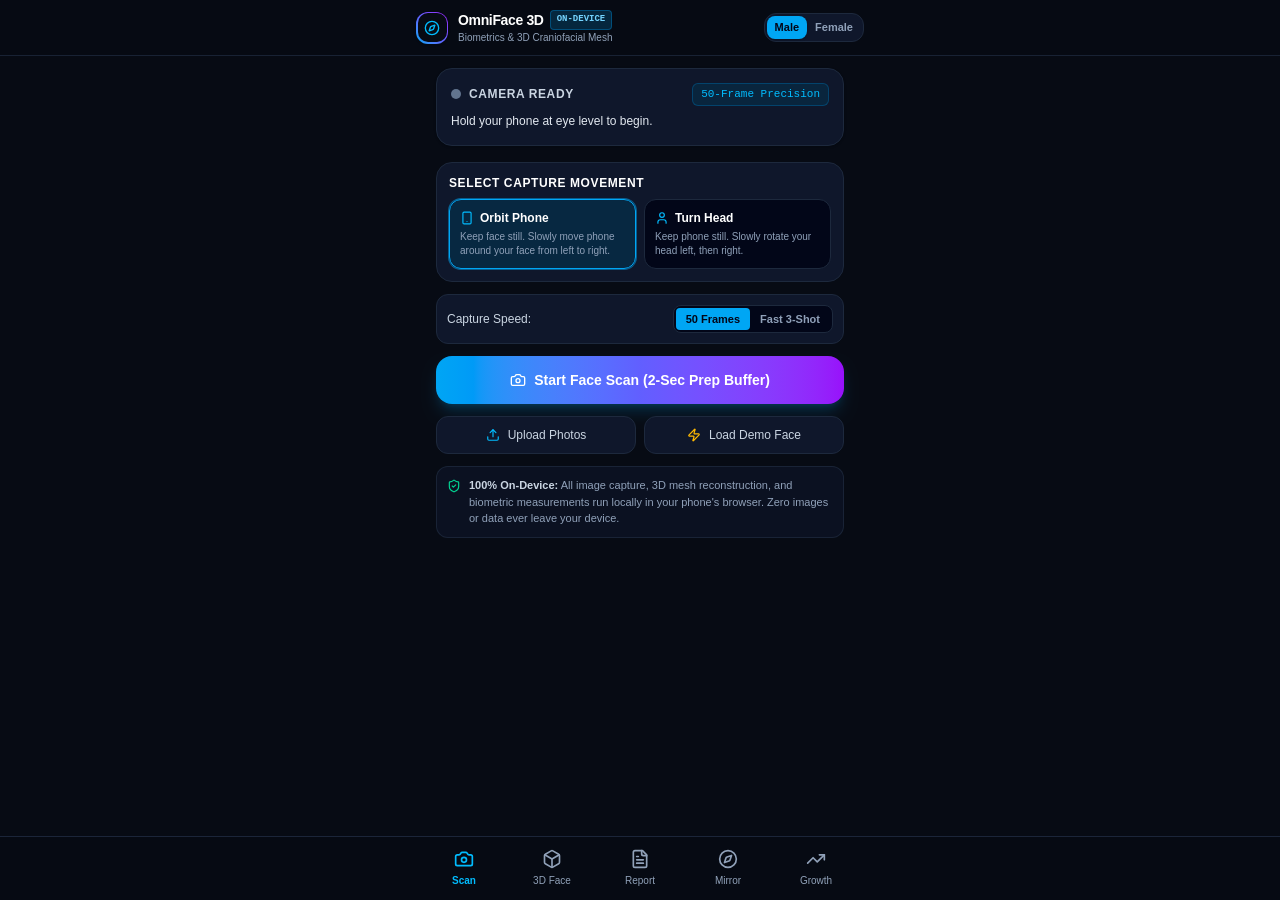
==== standalone.html @ 909d5e6c "..." ====
<!DOCTYPE html>
<html lang="en">
<head>
  <meta charset="UTF-8" />
  <meta name="viewport" content="width=device-width, initial-scale=1.0, viewport-fit=cover" />
  <meta name="theme-color" content="#070b14" />
  <meta name="mobile-web-app-capable" content="yes" />
  <meta name="apple-mobile-web-app-capable" content="yes" />
  <meta name="apple-mobile-web-app-status-bar-style" content="black-translucent" />
  <meta name="apple-mobile-web-app-title" content="OmniFace 3D" />
  <link rel="icon" type="image/svg+xml" href="[data-uri]" />
  <link rel="apple-touch-icon" href="[data-uri]" />
  <link rel="manifest" href="manifest.webmanifest" />
  <title>OmniFace 3D - Biometric Aesthetics & Craniofacial Analysis</title>
  <meta name="description" content="Next-generation 3D craniofacial reconstruction, multi-angle sweep photogrammetry, Golden Ratio biometrics, and objective aesthetic geometry analysis." />
  <meta property="og:title" content="OmniFace 3D - Biometric Aesthetics & Craniofacial Analysis" />
  <meta property="og:description" content="Next-generation 3D craniofacial reconstruction, multi-angle sweep photogrammetry, Golden Ratio biometrics, and objective aesthetic geometry analysis." />
  <style>
/*! tailwindcss v4.3.3 | MIT License | https://tailwindcss.com */
@layer properties{@supports (((-webkit-hyphens:none)) and (not (margin-trim:inline))) or ((-moz-orient:inline) and (not (color:rgb(from red r g b)))){*,:before,:after,::backdrop{--tw-scale-x:1;--tw-scale-y:1;--tw-scale-z:1;--tw-rotate-x:initial;--tw-rotate-y:initial;--tw-rotate-z:initial;--tw-skew-x:initial;--tw-skew-y:initial;--tw-space-y-reverse:0;--tw-border-style:solid;--tw-gradient-position:initial;--tw-gradient-from:#0000;--tw-gradient-via:#0000;--tw-gradient-to:#0000;--tw-gradient-stops:initial;--tw-gradient-via-stops:initial;--tw-gradient-from-position:0%;--tw-gradient-via-position:50%;--tw-gradient-to-position:100%;--tw-leading:initial;--tw-font-weight:initial;--tw-tracking:initial;--tw-shadow:0 0 #0000;--tw-shadow-color:initial;--tw-shadow-alpha:100%;--tw-inset-shadow:0 0 #0000;--tw-inset-shadow-color:initial;--tw-inset-shadow-alpha:100%;--tw-ring-color:initial;--tw-ring-shadow:0 0 #0000;--tw-inset-ring-color:initial;--tw-inset-ring-shadow:0 0 #0000;--tw-ring-inset:initial;--tw-ring-offset-width:0px;--tw-ring-offset-color:#fff;--tw-ring-offset-shadow:0 0 #0000;--tw-blur:initial;--tw-brightness:initial;--tw-contrast:initial;--tw-grayscale:initial;--tw-hue-rotate:initial;--tw-invert:initial;--tw-opacity:initial;--tw-saturate:initial;--tw-sepia:initial;--tw-drop-shadow:initial;--tw-drop-shadow-color:initial;--tw-drop-shadow-alpha:100%;--tw-drop-shadow-size:initial;--tw-backdrop-blur:initial;--tw-backdrop-brightness:initial;--tw-backdrop-contrast:initial;--tw-backdrop-grayscale:initial;--tw-backdrop-hue-rotate:initial;--tw-backdrop-invert:initial;--tw-backdrop-opacity:initial;--tw-backdrop-saturate:initial;--tw-backdrop-sepia:initial}}}@layer theme{:root,:host{--font-sans:-apple-system, BlinkMacSystemFont, "Segoe UI", Roboto, "Helvetica Neue", "Noto Sans", Arial, sans-serif, "Apple Color Emoji", "Segoe UI Emoji", "Segoe UI Symbol", "Noto Color Emoji";--font-mono:ui-monospace, SFMono-Regular, Menlo, Monaco, Consolas, "Liberation Mono", "Courier New", monospace;--color-red-200:oklch(88.5% .062 18.334);--color-red-300:oklch(80.8% .114 19.571);--color-red-400:oklch(70.4% .191 22.216);--color-red-500:oklch(63.7% .237 25.331);--color-red-600:oklch(57.7% .245 27.325);--color-red-800:oklch(44.4% .177 26.899);--color-red-950:oklch(25.8% .092 26.042);--color-amber-300:oklch(87.9% .169 91.605);--color-amber-400:oklch(82.8% .189 84.429);--color-amber-500:oklch(76.9% .188 70.08);--color-amber-800:oklch(47.3% .137 46.201);--color-amber-950:oklch(27.9% .077 45.635);--color-emerald-300:oklch(84.5% .143 164.978);--color-emerald-400:oklch(76.5% .177 163.223);--color-emerald-700:oklch(50.8% .118 165.612);--color-emerald-800:oklch(43.2% .095 166.913);--color-emerald-950:oklch(26.2% .051 172.552);--color-sky-200:oklch(90.1% .058 230.902);--color-sky-300:oklch(82.8% .111 230.318);--color-sky-400:oklch(74.6% .16 232.661);--color-sky-500:oklch(68.5% .169 237.323);--color-sky-800:oklch(44.3% .11 240.79);--color-sky-950:oklch(29.3% .066 243.157);--color-indigo-500:oklch(58.5% .233 277.117);--color-indigo-950:oklch(25.7% .09 281.288);--color-purple-300:oklch(82.7% .119 306.383);--color-purple-400:oklch(71.4% .203 305.504);--color-purple-500:oklch(62.7% .265 303.9);--color-purple-600:oklch(55.8% .288 302.321);--color-purple-950:oklch(29.1% .149 302.717);--color-slate-100:oklch(96.8% .007 247.896);--color-slate-200:oklch(92.9% .013 255.508);--color-slate-300:oklch(86.9% .022 252.894);--color-slate-400:oklch(70.4% .04 256.788);--color-slate-500:oklch(55.4% .046 257.417);--color-slate-600:oklch(44.6% .043 257.281);--color-slate-700:oklch(37.2% .044 257.287);--color-slate-800:oklch(27.9% .041 260.031);--color-slate-900:oklch(20.8% .042 265.755);--color-slate-950:oklch(12.9% .042 264.695);--color-black:#000;--color-white:#fff;--spacing:.25rem;--container-sm:24rem;--container-md:28rem;--container-lg:32rem;--container-xl:36rem;--container-2xl:42rem;--text-xs:.75rem;--text-xs--line-height:calc(1 / .75);--text-sm:.875rem;--text-sm--line-height:calc(1.25 / .875);--text-base:1rem;--text-base--line-height:calc(1.5 / 1);--text-lg:1.125rem;--text-lg--line-height:calc(1.75 / 1.125);--text-xl:1.25rem;--text-xl--line-height:calc(1.75 / 1.25);--text-2xl:1.5rem;--text-2xl--line-height:calc(2 / 1.5);--text-4xl:2.25rem;--text-4xl--line-height:calc(2.5 / 2.25);--font-weight-medium:500;--font-weight-semibold:600;--font-weight-bold:700;--font-weight-black:900;--tracking-tight:-.025em;--tracking-wider:.05em;--leading-snug:1.375;--leading-relaxed:1.625;--radius-md:.375rem;--radius-lg:.5rem;--radius-xl:.75rem;--radius-2xl:1rem;--radius-3xl:1.5rem;--animate-spin:spin 1s linear infinite;--animate-ping:ping 1s cubic-bezier(0, 0, .2, 1) infinite;--animate-pulse:pulse 2s cubic-bezier(.4, 0, .6, 1) infinite;--blur-sm:8px;--blur-md:12px;--blur-lg:16px;--default-transition-duration:.15s;--default-transition-timing-function:cubic-bezier(.4, 0, .2, 1);--default-font-family:var(--font-sans);--default-mono-font-family:var(--font-mono)}}@layer base{*,:after,:before,::backdrop{box-sizing:border-box;border:0 solid;margin:0;padding:0}::file-selector-button{box-sizing:border-box;border:0 solid;margin:0;padding:0}html,:host{-webkit-text-size-adjust:100%;tab-size:4;line-height:1.5;font-family:var(--default-font-family,-apple-system, BlinkMacSystemFont, "Segoe UI", Roboto, "Helvetica Neue", "Noto Sans", Arial, sans-serif, "Apple Color Emoji", "Segoe UI Emoji", "Segoe UI Symbol", "Noto Color Emoji");font-feature-settings:var(--default-font-feature-settings,normal);font-variation-settings:var(--default-font-variation-settings,normal);-webkit-tap-highlight-color:transparent}hr{height:0;color:inherit;border-top-width:1px}abbr:where([title]){-webkit-text-decoration:underline dotted;text-decoration:underline dotted}h1,h2,h3,h4,h5,h6{font-size:inherit;font-weight:inherit}a{color:inherit;-webkit-text-decoration:inherit;-webkit-text-decoration:inherit;-webkit-text-decoration:inherit;-webkit-text-decoration:inherit;-webkit-text-decoration:inherit;-webkit-text-decoration:inherit;text-decoration:inherit}b,strong{font-weight:bolder}code,kbd,samp,pre{font-family:var(--default-mono-font-family,ui-monospace, SFMono-Regular, Menlo, Monaco, Consolas, "Liberation Mono", "Courier New", monospace);font-feature-settings:var(--default-mono-font-feature-settings,normal);font-variation-settings:var(--default-mono-font-variation-settings,normal);font-size:1em}small{font-size:80%}sub,sup{vertical-align:baseline;font-size:75%;line-height:0;position:relative}sub{bottom:-.25em}sup{top:-.5em}table{text-indent:0;border-color:inherit;border-collapse:collapse}:-moz-focusring:where(:not(iframe)){outline:auto}progress{vertical-align:baseline}summary{display:list-item}ol,ul,menu{list-style:none}img,svg,video,canvas,audio,iframe,embed,object{vertical-align:middle;display:block}img,video{max-width:100%;height:auto}button,input,select,optgroup,textarea{font:inherit;font-feature-settings:inherit;font-variation-settings:inherit;letter-spacing:inherit;color:inherit;opacity:1;background-color:#0000;border-radius:0}::file-selector-button{font:inherit;font-feature-settings:inherit;font-variation-settings:inherit;letter-spacing:inherit;color:inherit;opacity:1;background-color:#0000;border-radius:0}:where(select:is([multiple],[size])) optgroup{font-weight:bolder}:where(select:is([multiple],[size])) optgroup option{padding-inline-start:20px}::file-selector-button{margin-inline-end:4px}::placeholder{opacity:1}@supports (not ((-webkit-appearance:-apple-pay-button))) or (contain-intrinsic-size:1px){::placeholder{color:currentColor}@supports (color:color-mix(in lab, red, red)){::placeholder{color:color-mix(in oklab, currentcolor 50%, transparent)}}}textarea{resize:vertical}::-webkit-search-decoration{-webkit-appearance:none}::-webkit-date-and-time-value{min-height:1lh;text-align:inherit}::-webkit-datetime-edit{display:inline-flex}::-webkit-datetime-edit-fields-wrapper{padding:0}::-webkit-datetime-edit{padding-block:0}::-webkit-datetime-edit-year-field{padding-block:0}::-webkit-datetime-edit-month-field{padding-block:0}::-webkit-datetime-edit-day-field{padding-block:0}::-webkit-datetime-edit-hour-field{padding-block:0}::-webkit-datetime-edit-minute-field{padding-block:0}::-webkit-datetime-edit-second-field{padding-block:0}::-webkit-datetime-edit-millisecond-field{padding-block:0}::-webkit-datetime-edit-meridiem-field{padding-block:0}::-webkit-calendar-picker-indicator{line-height:1}:-moz-ui-invalid{box-shadow:none}button,input:where([type=button],[type=reset],[type=submit]){appearance:button}::file-selector-button{appearance:button}::-webkit-inner-spin-button{height:auto}::-webkit-outer-spin-button{height:auto}[hidden]:where(:not([hidden=until-found])){display:none!important}}@layer components;@layer utilities{.pointer-events-none{pointer-events:none}.visible{visibility:visible}.visible\!{visibility:visible!important}.absolute{position:absolute}.fixed{position:fixed}.relative{position:relative}.static{position:static}.sticky{position:sticky}.inset-0{inset:0}.top-0{top:0}.top-3{top:calc(var(--spacing) * 3)}.top-4{top:calc(var(--spacing) * 4)}.right-0{right:0}.right-3{right:calc(var(--spacing) * 3)}.right-4{right:calc(var(--spacing) * 4)}.bottom-0{bottom:0}.bottom-3{bottom:calc(var(--spacing) * 3)}.bottom-20{bottom:calc(var(--spacing) * 20)}.left-0{left:0}.left-3{left:calc(var(--spacing) * 3)}.left-4{left:calc(var(--spacing) * 4)}.z-10{z-index:10}.z-40{z-index:40}.z-50{z-index:50}.container{width:100%}@media (width>=40rem){.container{max-width:40rem}}@media (width>=48rem){.container{max-width:48rem}}@media (width>=64rem){.container{max-width:64rem}}@media (width>=80rem){.container{max-width:80rem}}@media (width>=96rem){.container{max-width:96rem}}.mx-auto{margin-inline:auto}.my-4{margin-block:calc(var(--spacing) * 4)}.my-auto{margin-block:auto}.mt-0{margin-top:0}.mt-0\.5{margin-top:calc(var(--spacing) * .5)}.mt-1{margin-top:var(--spacing)}.mt-1\.5{margin-top:calc(var(--spacing) * 1.5)}.mt-2{margin-top:calc(var(--spacing) * 2)}.mt-2\.5{margin-top:calc(var(--spacing) * 2.5)}.mt-3{margin-top:calc(var(--spacing) * 3)}.mt-3\.5{margin-top:calc(var(--spacing) * 3.5)}.mt-4{margin-top:calc(var(--spacing) * 4)}.mr-1{margin-right:var(--spacing)}.mb-1{margin-bottom:var(--spacing)}.mb-1\.5{margin-bottom:calc(var(--spacing) * 1.5)}.mb-2{margin-bottom:calc(var(--spacing) * 2)}.mb-3{margin-bottom:calc(var(--spacing) * 3)}.mb-4{margin-bottom:calc(var(--spacing) * 4)}.block{display:block}.flex{display:flex}.grid{display:grid}.hidden{display:none}.inline{display:inline}.inline-block{display:inline-block}.inline-flex{display:inline-flex}.table{display:table}.aspect-\[3\/4\]{aspect-ratio:3/4}.aspect-\[4\/5\]{aspect-ratio:4/5}.h-2{height:calc(var(--spacing) * 2)}.h-2\.5{height:calc(var(--spacing) * 2.5)}.h-3{height:calc(var(--spacing) * 3)}.h-3\.5{height:calc(var(--spacing) * 3.5)}.h-4{height:calc(var(--spacing) * 4)}.h-5{height:calc(var(--spacing) * 5)}.h-8{height:calc(var(--spacing) * 8)}.h-9{height:calc(var(--spacing) * 9)}.h-10{height:calc(var(--spacing) * 10)}.h-12{height:calc(var(--spacing) * 12)}.h-20{height:calc(var(--spacing) * 20)}.h-full{height:100%}.max-h-\[500px\]{max-height:500px}.min-h-screen{min-height:100vh}.w-2{width:calc(var(--spacing) * 2)}.w-2\.5{width:calc(var(--spacing) * 2.5)}.w-3{width:calc(var(--spacing) * 3)}.w-3\.5{width:calc(var(--spacing) * 3.5)}.w-4{width:calc(var(--spacing) * 4)}.w-5{width:calc(var(--spacing) * 5)}.w-8{width:calc(var(--spacing) * 8)}.w-9{width:calc(var(--spacing) * 9)}.w-10{width:calc(var(--spacing) * 10)}.w-12{width:calc(var(--spacing) * 12)}.w-20{width:calc(var(--spacing) * 20)}.w-full{width:100%}.max-w-2xl{max-width:var(--container-2xl)}.max-w-lg{max-width:var(--container-lg)}.max-w-md{max-width:var(--container-md)}.max-w-sm{max-width:var(--container-sm)}.max-w-xl{max-width:var(--container-xl)}.flex-1{flex:1}.shrink-0{flex-shrink:0}.-scale-x-100{--tw-scale-x:calc(100% * -1);scale:var(--tw-scale-x) var(--tw-scale-y)}.transform{transform:var(--tw-rotate-x,) var(--tw-rotate-y,) var(--tw-rotate-z,) var(--tw-skew-x,) var(--tw-skew-y,)}.animate-ping{animation:var(--animate-ping)}.animate-pulse{animation:var(--animate-pulse)}.animate-spin{animation:var(--animate-spin)}.cursor-grab{cursor:grab}.cursor-pointer{cursor:pointer}.touch-none{touch-action:none}.resize{resize:both}.grid-cols-2{grid-template-columns:repeat(2,minmax(0,1fr))}.grid-cols-3{grid-template-columns:repeat(3,minmax(0,1fr))}.grid-cols-5{grid-template-columns:repeat(5,minmax(0,1fr))}.flex-col{flex-direction:column}.items-center{align-items:center}.items-start{align-items:flex-start}.justify-between{justify-content:space-between}.justify-center{justify-content:center}.gap-1{gap:var(--spacing)}.gap-1\.5{gap:calc(var(--spacing) * 1.5)}.gap-2{gap:calc(var(--spacing) * 2)}.gap-2\.5{gap:calc(var(--spacing) * 2.5)}.gap-3{gap:calc(var(--spacing) * 3)}.gap-4{gap:calc(var(--spacing) * 4)}.gap-5{gap:calc(var(--spacing) * 5)}.gap-6{gap:calc(var(--spacing) * 6)}:where(.space-y-2>:not(:last-child)){--tw-space-y-reverse:0;margin-block-start:calc(calc(var(--spacing) * 2) * var(--tw-space-y-reverse));margin-block-end:calc(calc(var(--spacing) * 2) * calc(1 - var(--tw-space-y-reverse)))}:where(.space-y-2\.5>:not(:last-child)){--tw-space-y-reverse:0;margin-block-start:calc(calc(var(--spacing) * 2.5) * var(--tw-space-y-reverse));margin-block-end:calc(calc(var(--spacing) * 2.5) * calc(1 - var(--tw-space-y-reverse)))}.overflow-hidden{overflow:hidden}.overflow-x-auto{overflow-x:auto}.rounded{border-radius:.25rem}.rounded-2xl{border-radius:var(--radius-2xl)}.rounded-3xl{border-radius:var(--radius-3xl)}.rounded-\[10px\]{border-radius:10px}.rounded-full{border-radius:2147483647px}.rounded-lg{border-radius:var(--radius-lg)}.rounded-md{border-radius:var(--radius-md)}.rounded-xl{border-radius:var(--radius-xl)}.border{border-style:var(--tw-border-style);border-width:1px}.border-t{border-top-style:var(--tw-border-style);border-top-width:1px}.border-b{border-bottom-style:var(--tw-border-style);border-bottom-width:1px}.border-amber-400{border-color:var(--color-amber-400)}.border-amber-800{border-color:var(--color-amber-800)}.border-emerald-700{border-color:var(--color-emerald-700)}.border-emerald-800{border-color:var(--color-emerald-800)}.border-purple-400{border-color:var(--color-purple-400)}.border-red-800{border-color:var(--color-red-800)}.border-sky-400{border-color:var(--color-sky-400)}.border-sky-400\/60{border-color:#00bcfe99}@supports (color:color-mix(in lab, red, red)){.border-sky-400\/60{border-color:color-mix(in oklab, var(--color-sky-400) 60%, transparent)}}.border-sky-500{border-color:var(--color-sky-500)}.border-sky-500\/30{border-color:#00a5ef4d}@supports (color:color-mix(in lab, red, red)){.border-sky-500\/30{border-color:color-mix(in oklab, var(--color-sky-500) 30%, transparent)}}.border-sky-500\/40{border-color:#00a5ef66}@supports (color:color-mix(in lab, red, red)){.border-sky-500\/40{border-color:color-mix(in oklab, var(--color-sky-500) 40%, transparent)}}.border-sky-800{border-color:var(--color-sky-800)}.border-sky-800\/60{border-color:#00598699}@supports (color:color-mix(in lab, red, red)){.border-sky-800\/60{border-color:color-mix(in oklab, var(--color-sky-800) 60%, transparent)}}.border-sky-800\/80{border-color:#005986cc}@supports (color:color-mix(in lab, red, red)){.border-sky-800\/80{border-color:color-mix(in oklab, var(--color-sky-800) 80%, transparent)}}.border-slate-700{border-color:var(--color-slate-700)}.border-slate-700\/60{border-color:#31415899}@supports (color:color-mix(in lab, red, red)){.border-slate-700\/60{border-color:color-mix(in oklab, var(--color-slate-700) 60%, transparent)}}.border-slate-700\/80{border-color:#314158cc}@supports (color:color-mix(in lab, red, red)){.border-slate-700\/80{border-color:color-mix(in oklab, var(--color-slate-700) 80%, transparent)}}.border-slate-800{border-color:var(--color-slate-800)}.border-slate-800\/60{border-color:#1d293d99}@supports (color:color-mix(in lab, red, red)){.border-slate-800\/60{border-color:color-mix(in oklab, var(--color-slate-800) 60%, transparent)}}.border-slate-800\/80{border-color:#1d293dcc}@supports (color:color-mix(in lab, red, red)){.border-slate-800\/80{border-color:color-mix(in oklab, var(--color-slate-800) 80%, transparent)}}.border-slate-800\/90{border-color:#1d293de6}@supports (color:color-mix(in lab, red, red)){.border-slate-800\/90{border-color:color-mix(in oklab, var(--color-slate-800) 90%, transparent)}}.bg-\[\#070b14\]{background-color:#070b14}.bg-\[\#070b14\]\/95{background-color:oklab(14.9994% -.00205025 -.0207038/.95)}.bg-\[\#090d16\]{background-color:#090d16}.bg-amber-400{background-color:var(--color-amber-400)}.bg-amber-500{background-color:var(--color-amber-500)}.bg-amber-500\/90{background-color:#f99c00e6}@supports (color:color-mix(in lab, red, red)){.bg-amber-500\/90{background-color:color-mix(in oklab, var(--color-amber-500) 90%, transparent)}}.bg-amber-950{background-color:var(--color-amber-950)}.bg-amber-950\/60{background-color:#46190199}@supports (color:color-mix(in lab, red, red)){.bg-amber-950\/60{background-color:color-mix(in oklab, var(--color-amber-950) 60%, transparent)}}.bg-black{background-color:var(--color-black)}.bg-black\/75{background-color:#000000bf}@supports (color:color-mix(in lab, red, red)){.bg-black\/75{background-color:color-mix(in oklab, var(--color-black) 75%, transparent)}}.bg-emerald-400{background-color:var(--color-emerald-400)}.bg-emerald-950{background-color:var(--color-emerald-950)}.bg-emerald-950\/50{background-color:#002c2280}@supports (color:color-mix(in lab, red, red)){.bg-emerald-950\/50{background-color:color-mix(in oklab, var(--color-emerald-950) 50%, transparent)}}.bg-emerald-950\/60{background-color:#002c2299}@supports (color:color-mix(in lab, red, red)){.bg-emerald-950\/60{background-color:color-mix(in oklab, var(--color-emerald-950) 60%, transparent)}}.bg-indigo-500{background-color:var(--color-indigo-500)}.bg-purple-500{background-color:var(--color-purple-500)}.bg-purple-950{background-color:var(--color-purple-950)}.bg-purple-950\/60{background-color:#3c036699}@supports (color:color-mix(in lab, red, red)){.bg-purple-950\/60{background-color:color-mix(in oklab, var(--color-purple-950) 60%, transparent)}}.bg-red-600{background-color:var(--color-red-600)}.bg-red-600\/90{background-color:#e40014e6}@supports (color:color-mix(in lab, red, red)){.bg-red-600\/90{background-color:color-mix(in oklab, var(--color-red-600) 90%, transparent)}}.bg-red-950{background-color:var(--color-red-950)}.bg-red-950\/60{background-color:#46080999}@supports (color:color-mix(in lab, red, red)){.bg-red-950\/60{background-color:color-mix(in oklab, var(--color-red-950) 60%, transparent)}}.bg-sky-400{background-color:var(--color-sky-400)}.bg-sky-500{background-color:var(--color-sky-500)}.bg-sky-500\/10{background-color:#00a5ef1a}@supports (color:color-mix(in lab, red, red)){.bg-sky-500\/10{background-color:color-mix(in oklab, var(--color-sky-500) 10%, transparent)}}.bg-sky-500\/20{background-color:#00a5ef33}@supports (color:color-mix(in lab, red, red)){.bg-sky-500\/20{background-color:color-mix(in oklab, var(--color-sky-500) 20%, transparent)}}.bg-sky-500\/90{background-color:#00a5efe6}@supports (color:color-mix(in lab, red, red)){.bg-sky-500\/90{background-color:color-mix(in oklab, var(--color-sky-500) 90%, transparent)}}.bg-sky-950{background-color:var(--color-sky-950)}.bg-sky-950\/60{background-color:#052f4a99}@supports (color:color-mix(in lab, red, red)){.bg-sky-950\/60{background-color:color-mix(in oklab, var(--color-sky-950) 60%, transparent)}}.bg-sky-950\/70{background-color:#052f4ab3}@supports (color:color-mix(in lab, red, red)){.bg-sky-950\/70{background-color:color-mix(in oklab, var(--color-sky-950) 70%, transparent)}}.bg-sky-950\/80{background-color:#052f4acc}@supports (color:color-mix(in lab, red, red)){.bg-sky-950\/80{background-color:color-mix(in oklab, var(--color-sky-950) 80%, transparent)}}.bg-slate-200{background-color:var(--color-slate-200)}.bg-slate-500{background-color:var(--color-slate-500)}.bg-slate-800{background-color:var(--color-slate-800)}.bg-slate-900{background-color:var(--color-slate-900)}.bg-slate-900\/60{background-color:#0f172b99}@supports (color:color-mix(in lab, red, red)){.bg-slate-900\/60{background-color:color-mix(in oklab, var(--color-slate-900) 60%, transparent)}}.bg-slate-900\/80{background-color:#0f172bcc}@supports (color:color-mix(in lab, red, red)){.bg-slate-900\/80{background-color:color-mix(in oklab, var(--color-slate-900) 80%, transparent)}}.bg-slate-900\/90{background-color:#0f172be6}@supports (color:color-mix(in lab, red, red)){.bg-slate-900\/90{background-color:color-mix(in oklab, var(--color-slate-900) 90%, transparent)}}.bg-slate-950{background-color:var(--color-slate-950)}.bg-slate-950\/50{background-color:#02061880}@supports (color:color-mix(in lab, red, red)){.bg-slate-950\/50{background-color:color-mix(in oklab, var(--color-slate-950) 50%, transparent)}}.bg-slate-950\/60{background-color:#02061899}@supports (color:color-mix(in lab, red, red)){.bg-slate-950\/60{background-color:color-mix(in oklab, var(--color-slate-950) 60%, transparent)}}.bg-slate-950\/70{background-color:#020618b3}@supports (color:color-mix(in lab, red, red)){.bg-slate-950\/70{background-color:color-mix(in oklab, var(--color-slate-950) 70%, transparent)}}.bg-slate-950\/80{background-color:#020618cc}@supports (color:color-mix(in lab, red, red)){.bg-slate-950\/80{background-color:color-mix(in oklab, var(--color-slate-950) 80%, transparent)}}.bg-slate-950\/85{background-color:#020618d9}@supports (color:color-mix(in lab, red, red)){.bg-slate-950\/85{background-color:color-mix(in oklab, var(--color-slate-950) 85%, transparent)}}.bg-gradient-to-br{--tw-gradient-position:to bottom right in oklab;background-image:linear-gradient(var(--tw-gradient-stops))}.bg-gradient-to-r{--tw-gradient-position:to right in oklab;background-image:linear-gradient(var(--tw-gradient-stops))}.bg-gradient-to-tr{--tw-gradient-position:to top right in oklab;background-image:linear-gradient(var(--tw-gradient-stops))}.from-sky-500{--tw-gradient-from:var(--color-sky-500);--tw-gradient-stops:var(--tw-gradient-via-stops,var(--tw-gradient-position), var(--tw-gradient-from) var(--tw-gradient-from-position), var(--tw-gradient-to) var(--tw-gradient-to-position))}.from-slate-900{--tw-gradient-from:var(--color-slate-900);--tw-gradient-stops:var(--tw-gradient-via-stops,var(--tw-gradient-position), var(--tw-gradient-from) var(--tw-gradient-from-position), var(--tw-gradient-to) var(--tw-gradient-to-position))}.via-indigo-500{--tw-gradient-via:var(--color-indigo-500);--tw-gradient-via-stops:var(--tw-gradient-position), var(--tw-gradient-from) var(--tw-gradient-from-position), var(--tw-gradient-via) var(--tw-gradient-via-position), var(--tw-gradient-to) var(--tw-gradient-to-position);--tw-gradient-stops:var(--tw-gradient-via-stops)}.via-slate-900{--tw-gradient-via:var(--color-slate-900);--tw-gradient-via-stops:var(--tw-gradient-position), var(--tw-gradient-from) var(--tw-gradient-from-position), var(--tw-gradient-via) var(--tw-gradient-via-position), var(--tw-gradient-to) var(--tw-gradient-to-position);--tw-gradient-stops:var(--tw-gradient-via-stops)}.to-indigo-950{--tw-gradient-to:var(--color-indigo-950);--tw-gradient-stops:var(--tw-gradient-via-stops,var(--tw-gradient-position), var(--tw-gradient-from) var(--tw-gradient-from-position), var(--tw-gradient-to) var(--tw-gradient-to-position))}.to-indigo-950\/80{--tw-gradient-to:#1e1a4dcc}@supports (color:color-mix(in lab, red, red)){.to-indigo-950\/80{--tw-gradient-to:color-mix(in oklab, var(--color-indigo-950) 80%, transparent)}}.to-indigo-950\/80{--tw-gradient-stops:var(--tw-gradient-via-stops,var(--tw-gradient-position), var(--tw-gradient-from) var(--tw-gradient-from-position), var(--tw-gradient-to) var(--tw-gradient-to-position))}.to-purple-600{--tw-gradient-to:var(--color-purple-600);--tw-gradient-stops:var(--tw-gradient-via-stops,var(--tw-gradient-position), var(--tw-gradient-from) var(--tw-gradient-from-position), var(--tw-gradient-to) var(--tw-gradient-to-position))}.object-cover{object-fit:cover}.p-0{padding:0}.p-0\.5{padding:calc(var(--spacing) * .5)}.p-1{padding:var(--spacing)}.p-1\.5{padding:calc(var(--spacing) * 1.5)}.p-2{padding:calc(var(--spacing) * 2)}.p-2\.5{padding:calc(var(--spacing) * 2.5)}.p-3{padding:calc(var(--spacing) * 3)}.p-3\.5{padding:calc(var(--spacing) * 3.5)}.p-4{padding:calc(var(--spacing) * 4)}.p-5{padding:calc(var(--spacing) * 5)}.p-6{padding:calc(var(--spacing) * 6)}.p-8{padding:calc(var(--spacing) * 8)}.p-\[1\.5px\]{padding:1.5px}.px-1{padding-inline:var(--spacing)}.px-1\.5{padding-inline:calc(var(--spacing) * 1.5)}.px-2{padding-inline:calc(var(--spacing) * 2)}.px-2\.5{padding-inline:calc(var(--spacing) * 2.5)}.px-3{padding-inline:calc(var(--spacing) * 3)}.px-3\.5{padding-inline:calc(var(--spacing) * 3.5)}.px-4{padding-inline:calc(var(--spacing) * 4)}.py-0{padding-block:0}.py-0\.5{padding-block:calc(var(--spacing) * .5)}.py-1{padding-block:var(--spacing)}.py-1\.5{padding-block:calc(var(--spacing) * 1.5)}.py-2{padding-block:calc(var(--spacing) * 2)}.py-2\.5{padding-block:calc(var(--spacing) * 2.5)}.py-3{padding-block:calc(var(--spacing) * 3)}.py-3\.5{padding-block:calc(var(--spacing) * 3.5)}.py-4{padding-block:calc(var(--spacing) * 4)}.pt-1{padding-top:var(--spacing)}.pb-1{padding-bottom:var(--spacing)}.pb-2{padding-bottom:calc(var(--spacing) * 2)}.pb-2\.5{padding-bottom:calc(var(--spacing) * 2.5)}.pb-3{padding-bottom:calc(var(--spacing) * 3)}.pb-3\.5{padding-bottom:calc(var(--spacing) * 3.5)}.pb-20{padding-bottom:calc(var(--spacing) * 20)}.text-center{text-align:center}.text-left{text-align:left}.text-right{text-align:right}.font-mono{font-family:var(--font-mono)}.font-sans{font-family:var(--font-sans)}.text-2xl{font-size:var(--text-2xl);line-height:var(--tw-leading,var(--text-2xl--line-height))}.text-4xl{font-size:var(--text-4xl);line-height:var(--tw-leading,var(--text-4xl--line-height))}.text-base{font-size:var(--text-base);line-height:var(--tw-leading,var(--text-base--line-height))}.text-lg{font-size:var(--text-lg);line-height:var(--tw-leading,var(--text-lg--line-height))}.text-sm{font-size:var(--text-sm);line-height:var(--tw-leading,var(--text-sm--line-height))}.text-xl{font-size:var(--text-xl);line-height:var(--tw-leading,var(--text-xl--line-height))}.text-xs{font-size:var(--text-xs);line-height:var(--tw-leading,var(--text-xs--line-height))}.text-\[9px\]{font-size:9px}.text-\[10px\]{font-size:10px}.text-\[11px\]{font-size:11px}.leading-relaxed{--tw-leading:var(--leading-relaxed);line-height:var(--leading-relaxed)}.leading-snug{--tw-leading:var(--leading-snug);line-height:var(--leading-snug)}.font-black{--tw-font-weight:var(--font-weight-black);font-weight:var(--font-weight-black)}.font-bold{--tw-font-weight:var(--font-weight-bold);font-weight:var(--font-weight-bold)}.font-medium{--tw-font-weight:var(--font-weight-medium);font-weight:var(--font-weight-medium)}.font-semibold{--tw-font-weight:var(--font-weight-semibold);font-weight:var(--font-weight-semibold)}.tracking-tight{--tw-tracking:var(--tracking-tight);letter-spacing:var(--tracking-tight)}.tracking-wider{--tw-tracking:var(--tracking-wider);letter-spacing:var(--tracking-wider)}.whitespace-nowrap{white-space:nowrap}.text-amber-300{color:var(--color-amber-300)}.text-amber-400{color:var(--color-amber-400)}.text-emerald-300{color:var(--color-emerald-300)}.text-emerald-400{color:var(--color-emerald-400)}.text-purple-300{color:var(--color-purple-300)}.text-purple-400{color:var(--color-purple-400)}.text-red-200{color:var(--color-red-200)}.text-red-400{color:var(--color-red-400)}.text-sky-200{color:var(--color-sky-200)}.text-sky-300{color:var(--color-sky-300)}.text-sky-400{color:var(--color-sky-400)}.text-slate-100{color:var(--color-slate-100)}.text-slate-200{color:var(--color-slate-200)}.text-slate-300{color:var(--color-slate-300)}.text-slate-400{color:var(--color-slate-400)}.text-slate-500{color:var(--color-slate-500)}.text-slate-600{color:var(--color-slate-600)}.text-slate-950{color:var(--color-slate-950)}.text-white{color:var(--color-white)}.capitalize{text-transform:capitalize}.lowercase{text-transform:lowercase}.uppercase{text-transform:uppercase}.italic{font-style:italic}.shadow{--tw-shadow:0 1px 3px 0 var(--tw-shadow-color,#0000001a), 0 1px 2px -1px var(--tw-shadow-color,#0000001a);box-shadow:var(--tw-inset-shadow), var(--tw-inset-ring-shadow), var(--tw-ring-offset-shadow), var(--tw-ring-shadow), var(--tw-shadow)}.shadow-2xl{--tw-shadow:0 25px 50px -12px var(--tw-shadow-color,#00000040);box-shadow:var(--tw-inset-shadow), var(--tw-inset-ring-shadow), var(--tw-ring-offset-shadow), var(--tw-ring-shadow), var(--tw-shadow)}.shadow-lg{--tw-shadow:0 10px 15px -3px var(--tw-shadow-color,#0000001a), 0 4px 6px -4px var(--tw-shadow-color,#0000001a);box-shadow:var(--tw-inset-shadow), var(--tw-inset-ring-shadow), var(--tw-ring-offset-shadow), var(--tw-ring-shadow), var(--tw-shadow)}.shadow-md{--tw-shadow:0 4px 6px -1px var(--tw-shadow-color,#0000001a), 0 2px 4px -2px var(--tw-shadow-color,#0000001a);box-shadow:var(--tw-inset-shadow), var(--tw-inset-ring-shadow), var(--tw-ring-offset-shadow), var(--tw-ring-shadow), var(--tw-shadow)}.shadow-sm{--tw-shadow:0 1px 3px 0 var(--tw-shadow-color,#0000001a), 0 1px 2px -1px var(--tw-shadow-color,#0000001a);box-shadow:var(--tw-inset-shadow), var(--tw-inset-ring-shadow), var(--tw-ring-offset-shadow), var(--tw-ring-shadow), var(--tw-shadow)}.shadow-xl{--tw-shadow:0 20px 25px -5px var(--tw-shadow-color,#0000001a), 0 8px 10px -6px var(--tw-shadow-color,#0000001a);box-shadow:var(--tw-inset-shadow), var(--tw-inset-ring-shadow), var(--tw-ring-offset-shadow), var(--tw-ring-shadow), var(--tw-shadow)}.ring,.ring-1{--tw-ring-shadow:var(--tw-ring-inset,) 0 0 0 calc(1px + var(--tw-ring-offset-width)) var(--tw-ring-color,currentcolor);box-shadow:var(--tw-inset-shadow), var(--tw-inset-ring-shadow), var(--tw-ring-offset-shadow), var(--tw-ring-shadow), var(--tw-shadow)}.shadow-sky-500{--tw-shadow-color:oklch(68.5% .169 237.323)}@supports (color:color-mix(in lab, red, red)){.shadow-sky-500{--tw-shadow-color:color-mix(in oklab, var(--color-sky-500) var(--tw-shadow-alpha), transparent)}}.shadow-sky-500\/20{--tw-shadow-color:#00a5ef33}@supports (color:color-mix(in lab, red, red)){.shadow-sky-500\/20{--tw-shadow-color:color-mix(in oklab, color-mix(in oklab, var(--color-sky-500) 20%, transparent) var(--tw-shadow-alpha), transparent)}}.shadow-sky-950{--tw-shadow-color:oklch(29.3% .066 243.157)}@supports (color:color-mix(in lab, red, red)){.shadow-sky-950{--tw-shadow-color:color-mix(in oklab, var(--color-sky-950) var(--tw-shadow-alpha), transparent)}}.ring-amber-400{--tw-ring-color:var(--color-amber-400)}.ring-amber-400\/50{--tw-ring-color:#fcbb0080}@supports (color:color-mix(in lab, red, red)){.ring-amber-400\/50{--tw-ring-color:color-mix(in oklab, var(--color-amber-400) 50%, transparent)}}.ring-purple-400{--tw-ring-color:var(--color-purple-400)}.ring-purple-400\/50{--tw-ring-color:#c07eff80}@supports (color:color-mix(in lab, red, red)){.ring-purple-400\/50{--tw-ring-color:color-mix(in oklab, var(--color-purple-400) 50%, transparent)}}.ring-sky-400{--tw-ring-color:var(--color-sky-400)}.ring-sky-400\/50{--tw-ring-color:#00bcfe80}@supports (color:color-mix(in lab, red, red)){.ring-sky-400\/50{--tw-ring-color:color-mix(in oklab, var(--color-sky-400) 50%, transparent)}}.ring-sky-500{--tw-ring-color:var(--color-sky-500)}.ring-sky-500\/50{--tw-ring-color:#00a5ef80}@supports (color:color-mix(in lab, red, red)){.ring-sky-500\/50{--tw-ring-color:color-mix(in oklab, var(--color-sky-500) 50%, transparent)}}.blur{--tw-blur:blur(8px);filter:var(--tw-blur,) var(--tw-brightness,) var(--tw-contrast,) var(--tw-grayscale,) var(--tw-hue-rotate,) var(--tw-invert,) var(--tw-saturate,) var(--tw-sepia,) var(--tw-drop-shadow,)}.filter{filter:var(--tw-blur,) var(--tw-brightness,) var(--tw-contrast,) var(--tw-grayscale,) var(--tw-hue-rotate,) var(--tw-invert,) var(--tw-saturate,) var(--tw-sepia,) var(--tw-drop-shadow,)}.filter\!{filter:var(--tw-blur,) var(--tw-brightness,) var(--tw-contrast,) var(--tw-grayscale,) var(--tw-hue-rotate,) var(--tw-invert,) var(--tw-saturate,) var(--tw-sepia,) var(--tw-drop-shadow,)!important}.backdrop-blur-lg{--tw-backdrop-blur:blur(var(--blur-lg));-webkit-backdrop-filter:var(--tw-backdrop-blur,) var(--tw-backdrop-brightness,) var(--tw-backdrop-contrast,) var(--tw-backdrop-grayscale,) var(--tw-backdrop-hue-rotate,) var(--tw-backdrop-invert,) var(--tw-backdrop-opacity,) var(--tw-backdrop-saturate,) var(--tw-backdrop-sepia,);backdrop-filter:var(--tw-backdrop-blur,) var(--tw-backdrop-brightness,) var(--tw-backdrop-contrast,) var(--tw-backdrop-grayscale,) var(--tw-backdrop-hue-rotate,) var(--tw-backdrop-invert,) var(--tw-backdrop-opacity,) var(--tw-backdrop-saturate,) var(--tw-backdrop-sepia,)}.backdrop-blur-md{--tw-backdrop-blur:blur(var(--blur-md));-webkit-backdrop-filter:var(--tw-backdrop-blur,) var(--tw-backdrop-brightness,) var(--tw-backdrop-contrast,) var(--tw-backdrop-grayscale,) var(--tw-backdrop-hue-rotate,) var(--tw-backdrop-invert,) var(--tw-backdrop-opacity,) var(--tw-backdrop-saturate,) var(--tw-backdrop-sepia,);backdrop-filter:var(--tw-backdrop-blur,) var(--tw-backdrop-brightness,) var(--tw-backdrop-contrast,) var(--tw-backdrop-grayscale,) var(--tw-backdrop-hue-rotate,) var(--tw-backdrop-invert,) var(--tw-backdrop-opacity,) var(--tw-backdrop-saturate,) var(--tw-backdrop-sepia,)}.backdrop-blur-sm{--tw-backdrop-blur:blur(var(--blur-sm));-webkit-backdrop-filter:var(--tw-backdrop-blur,) var(--tw-backdrop-brightness,) var(--tw-backdrop-contrast,) var(--tw-backdrop-grayscale,) var(--tw-backdrop-hue-rotate,) var(--tw-backdrop-invert,) var(--tw-backdrop-opacity,) var(--tw-backdrop-saturate,) var(--tw-backdrop-sepia,);backdrop-filter:var(--tw-backdrop-blur,) var(--tw-backdrop-brightness,) var(--tw-backdrop-contrast,) var(--tw-backdrop-grayscale,) var(--tw-backdrop-hue-rotate,) var(--tw-backdrop-invert,) var(--tw-backdrop-opacity,) var(--tw-backdrop-saturate,) var(--tw-backdrop-sepia,)}.transition{transition-property:color,background-color,border-color,outline-color,text-decoration-color,fill,stroke,--tw-gradient-from,--tw-gradient-via,--tw-gradient-to,opacity,box-shadow,transform,translate,scale,rotate,filter,-webkit-backdrop-filter,backdrop-filter,display,content-visibility,overlay,pointer-events;transition-timing-function:var(--tw-ease,var(--default-transition-timing-function));transition-duration:var(--tw-duration,var(--default-transition-duration))}.select-none{-webkit-user-select:none;user-select:none}.selection\:bg-sky-500\/30 ::selection{background-color:#00a5ef4d}@supports (color:color-mix(in lab, red, red)){.selection\:bg-sky-500\/30 ::selection{background-color:color-mix(in oklab, var(--color-sky-500) 30%, transparent)}}.selection\:bg-sky-500\/30::selection{background-color:#00a5ef4d}@supports (color:color-mix(in lab, red, red)){.selection\:bg-sky-500\/30::selection{background-color:color-mix(in oklab, var(--color-sky-500) 30%, transparent)}}.selection\:text-white ::selection{color:var(--color-white)}.selection\:text-white::selection{color:var(--color-white)}@media (hover:hover){.hover\:border-slate-700:hover{border-color:var(--color-slate-700)}.hover\:bg-red-500:hover{background-color:var(--color-red-500)}.hover\:bg-sky-400:hover{background-color:var(--color-sky-400)}.hover\:bg-sky-500\/20:hover{background-color:#00a5ef33}@supports (color:color-mix(in lab, red, red)){.hover\:bg-sky-500\/20:hover{background-color:color-mix(in oklab, var(--color-sky-500) 20%, transparent)}}.hover\:bg-slate-700:hover{background-color:var(--color-slate-700)}.hover\:bg-slate-800:hover{background-color:var(--color-slate-800)}.hover\:bg-slate-800\/40:hover{background-color:#1d293d66}@supports (color:color-mix(in lab, red, red)){.hover\:bg-slate-800\/40:hover{background-color:color-mix(in oklab, var(--color-slate-800) 40%, transparent)}}.hover\:bg-slate-800\/50:hover{background-color:#1d293d80}@supports (color:color-mix(in lab, red, red)){.hover\:bg-slate-800\/50:hover{background-color:color-mix(in oklab, var(--color-slate-800) 50%, transparent)}}.hover\:bg-slate-900:hover{background-color:var(--color-slate-900)}.hover\:text-red-300:hover{color:var(--color-red-300)}.hover\:text-slate-200:hover{color:var(--color-slate-200)}.hover\:text-slate-300:hover{color:var(--color-slate-300)}.hover\:text-white:hover{color:var(--color-white)}.hover\:opacity-95:hover{opacity:.95}}.active\:scale-95:active{--tw-scale-x:95%;--tw-scale-y:95%;--tw-scale-z:95%;scale:var(--tw-scale-x) var(--tw-scale-y)}.active\:scale-\[0\.99\]:active{scale:.99}.active\:cursor-grabbing:active{cursor:grabbing}@media (width>=40rem){.sm\:grid-cols-4{grid-template-columns:repeat(4,minmax(0,1fr))}}}@property --tw-scale-x{syntax:"*";inherits:false;initial-value:1}@property --tw-scale-y{syntax:"*";inherits:false;initial-value:1}@property --tw-scale-z{syntax:"*";inherits:false;initial-value:1}@property --tw-rotate-x{syntax:"*";inherits:false}@property --tw-rotate-y{syntax:"*";inherits:false}@property --tw-rotate-z{syntax:"*";inherits:false}@property --tw-skew-x{syntax:"*";inherits:false}@property --tw-skew-y{syntax:"*";inherits:false}@property --tw-space-y-reverse{syntax:"*";inherits:false;initial-value:0}@property --tw-border-style{syntax:"*";inherits:false;initial-value:solid}@property --tw-gradient-position{syntax:"*";inherits:false}@property --tw-gradient-from{syntax:"<color>";inherits:false;initial-value:#0000}@property --tw-gradient-via{syntax:"<color>";inherits:false;initial-value:#0000}@property --tw-gradient-to{syntax:"<color>";inherits:false;initial-value:#0000}@property --tw-gradient-stops{syntax:"*";inherits:false}@property --tw-gradient-via-stops{syntax:"*";inherits:false}@property --tw-gradient-from-position{syntax:"<length-percentage>";inherits:false;initial-value:0%}@property --tw-gradient-via-position{syntax:"<length-percentage>";inherits:false;initial-value:50%}@property --tw-gradient-to-position{syntax:"<length-percentage>";inherits:false;initial-value:100%}@property --tw-leading{syntax:"*";inherits:false}@property --tw-font-weight{syntax:"*";inherits:false}@property --tw-tracking{syntax:"*";inherits:false}@property --tw-shadow{syntax:"*";inherits:false;initial-value:0 0 #0000}@property --tw-shadow-color{syntax:"*";inherits:false}@property --tw-shadow-alpha{syntax:"<percentage>";inherits:false;initial-value:100%}@property --tw-inset-shadow{syntax:"*";inherits:false;initial-value:0 0 #0000}@property --tw-inset-shadow-color{syntax:"*";inherits:false}@property --tw-inset-shadow-alpha{syntax:"<percentage>";inherits:false;initial-value:100%}@property --tw-ring-color{syntax:"*";inherits:false}@property --tw-ring-shadow{syntax:"*";inherits:false;initial-value:0 0 #0000}@property --tw-inset-ring-color{syntax:"*";inherits:false}@property --tw-inset-ring-shadow{syntax:"*";inherits:false;initial-value:0 0 #0000}@property --tw-ring-inset{syntax:"*";inherits:false}@property --tw-ring-offset-width{syntax:"<length>";inherits:false;initial-value:0}@property --tw-ring-offset-color{syntax:"*";inherits:false;initial-value:#fff}@property --tw-ring-offset-shadow{syntax:"*";inherits:false;initial-value:0 0 #0000}@property --tw-blur{syntax:"*";inherits:false}@property --tw-brightness{syntax:"*";inherits:false}@property --tw-contrast{syntax:"*";inherits:false}@property --tw-grayscale{syntax:"*";inherits:false}@property --tw-hue-rotate{syntax:"*";inherits:false}@property --tw-invert{syntax:"*";inherits:false}@property --tw-opacity{syntax:"*";inherits:false}@property --tw-saturate{syntax:"*";inherits:false}@property --tw-sepia{syntax:"*";inherits:false}@property --tw-drop-shadow{syntax:"*";inherits:false}@property --tw-drop-shadow-color{syntax:"*";inherits:false}@property --tw-drop-shadow-alpha{syntax:"<percentage>";inherits:false;initial-value:100%}@property --tw-drop-shadow-size{syntax:"*";inherits:false}@property --tw-backdrop-blur{syntax:"*";inherits:false}@property --tw-backdrop-brightness{syntax:"*";inherits:false}@property --tw-backdrop-contrast{syntax:"*";inherits:false}@property --tw-backdrop-grayscale{syntax:"*";inherits:false}@property --tw-backdrop-hue-rotate{syntax:"*";inherits:false}@property --tw-backdrop-invert{syntax:"*";inherits:false}@property --tw-backdrop-opacity{syntax:"*";inherits:false}@property --tw-backdrop-saturate{syntax:"*";inherits:false}@property --tw-backdrop-sepia{syntax:"*";inherits:false}@keyframes spin{to{transform:rotate(360deg)}}@keyframes ping{75%,to{opacity:0;transform:scale(2)}}@keyframes pulse{50%{opacity:.5}}

  </style>
</head>
<body class="bg-[#070b14] text-slate-100 min-h-screen">
  <div id="root"></div>
  <script>
var OmniFaceApp=(()=>{var VR=Object.create;var w3=Object.defineProperty;var qR=Object.getOwnPropertyDescriptor;var WR=Object.getOwnPropertyNames;var XR=Object.getPrototypeOf,YR=Object.prototype.hasOwnProperty;var gs=(t,e)=>()=>(e||t((e={exports:{}}).exports,e),e.exports);var ZR=(t,e,a,n)=>{if(e&&typeof e=="object"||typeof e=="function")for(let i of WR(e))!YR.call(t,i)&&i!==a&&w3(t,i,{get:()=>e[i],enumerable:!(n=qR(e,i))||n.enumerable});return t};var na=(t,e,a)=>(a=t!=null?VR(XR(t)):{},ZR(e||!t||!t.__esModule?w3(a,"default",{value:t,enumerable:!0}):a,t));var P3=gs(ma=>{"use strict";function nx(t,e){var a=t.length;t.push(e);e:for(;0<a;){var n=a-1>>>1,i=t[n];if(0<sp(i,e))t[n]=e,t[a]=i,a=n;else break e}}function xs(t){return t.length===0?null:t[0]}function op(t){if(t.length===0)return null;var e=t[0],a=t.pop();if(a!==e){t[0]=a;e:for(var n=0,i=t.length,s=i>>>1;n<s;){var r=2*(n+1)-1,o=t[r],l=r+1,u=t[l];if(0>sp(o,a))l<i&&0>sp(u,o)?(t[n]=u,t[l]=a,n=l):(t[n]=o,t[r]=a,n=r);else if(l<i&&0>sp(u,a))t[n]=u,t[l]=a,n=l;else break e}}return e}function sp(t,e){var a=t.sortIndex-e.sortIndex;return a!==0?a:t.id-e.id}ma.unstable_now=void 0;typeof performance=="object"&&typeof performance.now=="function"?(A3=performance,ma.unstable_now=function(){return A3.now()}):(ex=Date,T3=ex.now(),ma.unstable_now=function(){return ex.now()-T3});var A3,ex,T3,ar=[],Hr=[],jR=1,Ti=null,gn=3,ix=!1,hd=!1,pd=!1,sx=!1,E3=typeof setTimeout=="function"?setTimeout:null,I3=typeof clearTimeout=="function"?clearTimeout:null,C3=typeof setImmediate<"u"?setImmediate:null;function rp(t){for(var e=xs(Hr);e!==null;){if(e.callback===null)op(Hr);else if(e.startTime<=t)op(Hr),e.sortIndex=e.expirationTime,nx(ar,e);else break;e=xs(Hr)}}function rx(t){if(pd=!1,rp(t),!hd)if(xs(ar)!==null)hd=!0,uu||(uu=!0,lu());else{var e=xs(Hr);e!==null&&ox(rx,e.startTime-t)}}var uu=!1,md=-1,R3=5,D3=-1;function N3(){return sx?!0:!(ma.unstable_now()-D3<R3)}function tx(){if(sx=!1,uu){var t=ma.unstable_now();D3=t;var e=!0;try{e:{hd=!1,pd&&(pd=!1,I3(md),md=-1),ix=!0;var a=gn;try{t:{for(rp(t),Ti=xs(ar);Ti!==null&&!(Ti.expirationTime>t&&N3());){var n=Ti.callback;if(typeof n=="function"){Ti.callback=null,gn=Ti.priorityLevel;var i=n(Ti.expirationTime<=t);if(t=ma.unstable_now(),typeof i=="function"){Ti.callback=i,rp(t),e=!0;break t}Ti===xs(ar)&&op(ar),rp(t)}else op(ar);Ti=xs(ar)}if(Ti!==null)e=!0;else{var s=xs(Hr);s!==null&&ox(rx,s.startTime-t),e=!1}}break e}finally{Ti=null,gn=a,ix=!1}e=void 0}}finally{e?lu():uu=!1}}}var lu;typeof C3=="function"?lu=function(){C3(tx)}:typeof MessageChannel<"u"?(ax=new MessageChannel,L3=ax.port2,ax.port1.onmessage=tx,lu=function(){L3.postMessage(null)}):lu=function(){E3(tx,0)};var ax,L3;function ox(t,e){md=E3(function(){t(ma.unstable_now())},e)}ma.unstable_IdlePriority=5;ma.unstable_ImmediatePriority=1;ma.unstable_LowPriority=4;ma.unstable_NormalPriority=3;ma.unstable_Profiling=null;ma.unstable_UserBlockingPriority=2;ma.unstable_cancelCallback=function(t){t.callback=null};ma.unstable_forceFrameRate=function(t){0>t||125<t?console.error("forceFrameRate takes a positive int between 0 and 125, forcing frame rates higher than 125 fps is not supported"):R3=0<t?Math.floor(1e3/t):5};ma.unstable_getCurrentPriorityLevel=function(){return gn};ma.unstable_next=function(t){switch(gn){case 1:case 2:case 3:var e=3;break;default:e=gn}var a=gn;gn=e;try{return t()}finally{gn=a}};ma.unstable_requestPaint=function(){sx=!0};ma.unstable_runWithPriority=function(t,e){switch(t){case 1:case 2:case 3:case 4:case 5:break;default:t=3}var a=gn;gn=t;try{return e()}finally{gn=a}};ma.unstable_scheduleCallback=function(t,e,a){var n=ma.unstable_now();switch(typeof a=="object"&&a!==null?(a=a.delay,a=typeof a=="number"&&0<a?n+a:n):a=n,t){case 1:var i=-1;break;case 2:i=250;break;case 5:i=1073741823;break;case 4:i=1e4;break;default:i=5e3}return i=a+i,t={id:jR++,callback:e,priorityLevel:t,startTime:a,expirationTime:i,sortIndex:-1},a>n?(t.sortIndex=a,nx(Hr,t),xs(ar)===null&&t===xs(Hr)&&(pd?(I3(md),md=-1):pd=!0,ox(rx,a-n))):(t.sortIndex=i,nx(ar,t),hd||ix||(hd=!0,uu||(uu=!0,lu()))),t};ma.unstable_shouldYield=N3;ma.unstable_wrapCallback=function(t){var e=gn;return function(){var a=gn;gn=e;try{return t.apply(this,arguments)}finally{gn=a}}}});var O3=gs((jk,U3)=>{"use strict";U3.exports=P3()});var j3=gs(nt=>{"use strict";var cx=Symbol.for("react.transitional.element"),KR=Symbol.for("react.portal"),JR=Symbol.for("react.fragment"),$R=Symbol.for("react.strict_mode"),QR=Symbol.for("react.profiler"),e5=Symbol.for("react.consumer"),t5=Symbol.for("react.context"),a5=Symbol.for("react.forward_ref"),n5=Symbol.for("react.suspense"),i5=Symbol.for("react.memo"),H3=Symbol.for("react.lazy"),s5=Symbol.for("react.activity"),r5=Symbol.for("react.view_transition"),F3=Symbol.iterator;function o5(t){return t===null||typeof t!="object"?null:(t=F3&&t[F3]||t["@@iterator"],typeof t=="function"?t:null)}var G3={isMounted:function(){return!1},enqueueForceUpdate:function(){},enqueueReplaceState:function(){},enqueueSetState:function(){}},V3=Object.assign,q3={};function du(t,e,a){this.props=t,this.context=e,this.refs=q3,this.updater=a||G3}du.prototype.isReactComponent={};du.prototype.setState=function(t,e){if(typeof t!="object"&&typeof t!="function"&&t!=null)throw Error("takes an object of state variables to update or a function which returns an object of state variables.");this.updater.enqueueSetState(this,t,e,"setState")};du.prototype.forceUpdate=function(t){this.updater.enqueueForceUpdate(this,t,"forceUpdate")};function W3(){}W3.prototype=du.prototype;function dx(t,e,a){this.props=t,this.context=e,this.refs=q3,this.updater=a||G3}var fx=dx.prototype=new W3;fx.constructor=dx;V3(fx,du.prototype);fx.isPureReactComponent=!0;var B3=Array.isArray;function ux(){}var ia={H:null,A:null,T:null,S:null},X3=Object.prototype.hasOwnProperty;function hx(t,e,a){var n=a.ref;return{$$typeof:cx,type:t,key:e,ref:n!==void 0?n:null,props:a}}function l5(t,e){return hx(t.type,e,t.props)}function px(t){return typeof t=="object"&&t!==null&&t.$$typeof===cx}function u5(t){var e={"=":"=0",":":"=2"};return"$"+t.replace(/[=:]/g,function(a){return e[a]})}var k3=/\/+/g;function lx(t,e){return typeof t=="object"&&t!==null&&t.key!=null?u5(""+t.key):e.toString(36)}function c5(t){switch(t.status){case"fulfilled":return t.value;case"rejected":throw t.reason;default:switch(typeof t.status=="string"?t.then(ux,ux):(t.status="pending",t.then(function(e){t.status==="pending"&&(t.status="fulfilled",t.value=e)},function(e){t.status==="pending"&&(t.status="rejected",t.reason=e)})),t.status){case"fulfilled":return t.value;case"rejected":throw t.reason}}throw t}function cu(t,e,a,n,i){var s=typeof t;(s==="undefined"||s==="boolean")&&(t=null);var r=!1;if(t===null)r=!0;else switch(s){case"bigint":case"string":case"number":r=!0;break;case"object":switch(t.$$typeof){case cx:case KR:r=!0;break;case H3:return r=t._init,cu(r(t._payload),e,a,n,i)}}if(r)return i=i(t),r=n===""?"."+lx(t,0):n,B3(i)?(a="",r!=null&&(a=r.replace(k3,"$&/")+"/"),cu(i,e,a,"",function(u){return u})):i!=null&&(px(i)&&(i=l5(i,a+(i.key==null||t&&t.key===i.key?"":(""+i.key).replace(k3,"$&/")+"/")+r)),e.push(i)),1;r=0;var o=n===""?".":n+":";if(B3(t))for(var l=0;l<t.length;l++)n=t[l],s=o+lx(n,l),r+=cu(n,e,a,s,i);else if(l=o5(t),typeof l=="function")for(t=l.call(t),l=0;!(n=t.next()).done;)n=n.value,s=o+lx(n,l++),r+=cu(n,e,a,s,i);else if(s==="object"){if(typeof t.then=="function")return cu(c5(t),e,a,n,i);throw e=String(t),Error("Objects are not valid as a React child (found: "+(e==="[object Object]"?"object with keys {"+Object.keys(t).join(", ")+"}":e)+"). If you meant to render a collection of children, use an array instead.")}return r}function lp(t,e,a){if(t==null)return t;var n=[],i=0;return cu(t,n,"","",function(s){return e.call(a,s,i++)}),n}function d5(t){if(t._status===-1){var e=t._result,a=e();a.then(function(n){(t._status===0||t._status===-1)&&(t._status=1,t._result=n,a.status===void 0&&(a.status="fulfilled",a.value=n))},function(n){(t._status===0||t._status===-1)&&(t._status=2,t._result=n,a.status===void 0&&(a.status="rejected",a.reason=n))}),t._status===-1&&(t._status=0,t._result=a)}if(t._status===1)return t._result.default;throw t._result}var z3=typeof reportError=="function"?reportError:function(t){if(typeof window=="object"&&typeof window.ErrorEvent=="function"){var e=new window.ErrorEvent("error",{bubbles:!0,cancelable:!0,message:typeof t=="object"&&t!==null&&typeof t.message=="string"?String(t.message):String(t),error:t});if(!window.dispatchEvent(e))return}else if(typeof process=="object"&&typeof process.emit=="function"){process.emit("uncaughtException",t);return}console.error(t)};function Y3(t){var e=ia.T,a={};a.types=e!==null?e.types:null,ia.T=a;try{var n=t(),i=ia.S;i!==null&&i(a,n),typeof n=="object"&&n!==null&&typeof n.then=="function"&&n.then(ux,z3)}catch(s){z3(s)}finally{e!==null&&a.types!==null&&(e.types=a.types),ia.T=e}}function Z3(t){var e=ia.T;if(e!==null){var a=e.types;a===null?e.types=[t]:a.indexOf(t)===-1&&a.push(t)}else Y3(Z3.bind(null,t))}var f5={map:lp,forEach:function(t,e,a){lp(t,function(){e.apply(this,arguments)},a)},count:function(t){var e=0;return lp(t,function(){e++}),e},toArray:function(t){return lp(t,function(e){return e})||[]},only:function(t){if(!px(t))throw Error("React.Children.only expected to receive a single React element child.");return t}};nt.Activity=s5;nt.Children=f5;nt.Component=du;nt.Fragment=JR;nt.Profiler=QR;nt.PureComponent=dx;nt.StrictMode=$R;nt.Suspense=n5;nt.ViewTransition=r5;nt.__CLIENT_INTERNALS_DO_NOT_USE_OR_WARN_USERS_THEY_CANNOT_UPGRADE=ia;nt.__COMPILER_RUNTIME={__proto__:null,c:function(t){return ia.H.useMemoCache(t)}};nt.addTransitionType=Z3;nt.cache=function(t){return function(){return t.apply(null,arguments)}};nt.cacheSignal=function(){return null};nt.cloneElement=function(t,e,a){if(t==null)throw Error("The argument must be a React element, but you passed "+t+".");var n=V3({},t.props),i=t.key;if(e!=null)for(s in e.key!==void 0&&(i=""+e.key),e)!X3.call(e,s)||s==="key"||s==="__self"||s==="__source"||s==="ref"&&e.ref===void 0||(n[s]=e[s]);var s=arguments.length-2;if(s===1)n.children=a;else if(1<s){for(var r=Array(s),o=0;o<s;o++)r[o]=arguments[o+2];n.children=r}return hx(t.type,i,n)};nt.createContext=function(t){return t={$$typeof:t5,_currentValue:t,_currentValue2:t,_threadCount:0,Provider:null,Consumer:null},t.Provider=t,t.Consumer={$$typeof:e5,_context:t},t};nt.createElement=function(t,e,a){var n,i={},s=null;if(e!=null)for(n in e.key!==void 0&&(s=""+e.key),e)X3.call(e,n)&&n!=="key"&&n!=="__self"&&n!=="__source"&&(i[n]=e[n]);var r=arguments.length-2;if(r===1)i.children=a;else if(1<r){for(var o=Array(r),l=0;l<r;l++)o[l]=arguments[l+2];i.children=o}if(t&&t.defaultProps)for(n in r=t.defaultProps,r)i[n]===void 0&&(i[n]=r[n]);return hx(t,s,i)};nt.createRef=function(){return{current:null}};nt.forwardRef=function(t){return{$$typeof:a5,render:t}};nt.isValidElement=px;nt.lazy=function(t){return{$$typeof:H3,_payload:{_status:-1,_result:t},_init:d5}};nt.memo=function(t,e){return{$$typeof:i5,type:t,compare:e===void 0?null:e}};nt.startTransition=Y3;nt.unstable_useCacheRefresh=function(){return ia.H.useCacheRefresh()};nt.use=function(t){return ia.H.use(t)};nt.useActionState=function(t,e,a){return ia.H.useActionState(t,e,a)};nt.useCallback=function(t,e){return ia.H.useCallback(t,e)};nt.useContext=function(t){return ia.H.useContext(t)};nt.useDebugValue=function(){};nt.useDeferredValue=function(t,e){return ia.H.useDeferredValue(t,e)};nt.useEffect=function(t,e){return ia.H.useEffect(t,e)};nt.useEffectEvent=function(t){return ia.H.useEffectEvent(t)};nt.useId=function(){return ia.H.useId()};nt.useImperativeHandle=function(t,e,a){return ia.H.useImperativeHandle(t,e,a)};nt.useInsertionEffect=function(t,e){return ia.H.useInsertionEffect(t,e)};nt.useLayoutEffect=function(t,e){return ia.H.useLayoutEffect(t,e)};nt.useMemo=function(t,e){return ia.H.useMemo(t,e)};nt.useOptimistic=function(t,e){return ia.H.useOptimistic(t,e)};nt.useReducer=function(t,e,a){return ia.H.useReducer(t,e,a)};nt.useRef=function(t){return ia.H.useRef(t)};nt.useState=function(t){return ia.H.useState(t)};nt.useSyncExternalStore=function(t,e,a){return ia.H.useSyncExternalStore(t,e,a)};nt.useTransition=function(){return ia.H.useTransition()};nt.version="19.3.0"});var Ci=gs((Jk,K3)=>{"use strict";K3.exports=j3()});var Q3=gs(xn=>{"use strict";var h5=Ci();function $3(t){var e="https://react.dev/errors/"+t;if(1<arguments.length){e+="?args[]="+encodeURIComponent(arguments[1]);for(var a=2;a<arguments.length;a++)e+="&args[]="+encodeURIComponent(arguments[a])}return"Minified React error #"+t+"; visit "+e+" for the full message or use the non-minified dev environment for full errors and additional helpful warnings."}function Gr(){}var Tn={d:{f:Gr,r:function(){throw Error($3(522))},D:Gr,C:Gr,L:Gr,m:Gr,X:Gr,S:Gr,M:Gr},p:0,findDOMNode:null},p5=Symbol.for("react.portal"),m5=Symbol.for("react.recoverable"),J3=Symbol.for("react.optimistic_key");function g5(t,e,a){var n=3<arguments.length&&arguments[3]!==void 0?arguments[3]:null;return{$$typeof:p5,key:n==null?null:n===J3?J3:""+n,children:t,containerInfo:e,implementation:a}}var gd=h5.__CLIENT_INTERNALS_DO_NOT_USE_OR_WARN_USERS_THEY_CANNOT_UPGRADE;function up(t,e){if(t==="font")return"";if(typeof e=="string")return e==="use-credentials"?e:""}xn.__DOM_INTERNALS_DO_NOT_USE_OR_WARN_USERS_THEY_CANNOT_UPGRADE=Tn;xn.browser=function(t){return{$$typeof:m5,_reason:t}};xn.createPortal=function(t,e){var a=2<arguments.length&&arguments[2]!==void 0?arguments[2]:null;if(!e||e.nodeType!==1&&e.nodeType!==9&&e.nodeType!==11)throw Error($3(299));return g5(t,e,null,a)};xn.flushSync=function(t){var e=gd.T,a=Tn.p;try{if(gd.T=null,Tn.p=2,t)return t()}finally{gd.T=e,Tn.p=a,Tn.d.f()}};xn.preconnect=function(t,e){typeof t=="string"&&(e?(e=e.crossOrigin,e=typeof e=="string"?e==="use-credentials"?e:"":void 0):e=null,Tn.d.C(t,e))};xn.prefetchDNS=function(t){typeof t=="string"&&Tn.d.D(t)};xn.preinit=function(t,e){if(typeof t=="string"&&e&&typeof e.as=="string"){var a=e.as,n=up(a,e.crossOrigin),i=typeof e.integrity=="string"?e.integrity:void 0,s=typeof e.fetchPriority=="string"?e.fetchPriority:void 0;a==="style"?Tn.d.S(t,typeof e.precedence=="string"?e.precedence:void 0,{crossOrigin:n,integrity:i,fetchPriority:s}):a==="script"&&Tn.d.X(t,{crossOrigin:n,integrity:i,fetchPriority:s,nonce:typeof e.nonce=="string"?e.nonce:void 0})}};xn.preinitModule=function(t,e){if(typeof t=="string")if(typeof e=="object"&&e!==null){if(e.as==null||e.as==="script"){var a=up(e.as,e.crossOrigin);Tn.d.M(t,{crossOrigin:a,integrity:typeof e.integrity=="string"?e.integrity:void 0,nonce:typeof e.nonce=="string"?e.nonce:void 0,fetchPriority:typeof e.fetchPriority=="string"?e.fetchPriority:void 0})}}else e==null&&Tn.d.M(t)};xn.preload=function(t,e){if(typeof t=="string"&&typeof e=="object"&&e!==null&&typeof e.as=="string"){var a=e.as,n=up(a,e.crossOrigin);Tn.d.L(t,a,{crossOrigin:n,integrity:typeof e.integrity=="string"?e.integrity:void 0,nonce:typeof e.nonce=="string"?e.nonce:void 0,type:typeof e.type=="string"?e.type:void 0,fetchPriority:typeof e.fetchPriority=="string"?e.fetchPriority:void 0,referrerPolicy:typeof e.referrerPolicy=="string"?e.referrerPolicy:void 0,imageSrcSet:typeof e.imageSrcSet=="string"?e.imageSrcSet:void 0,imageSizes:typeof e.imageSizes=="string"?e.imageSizes:void 0,media:typeof e.media=="string"?e.media:void 0})}};xn.preloadModule=function(t,e){if(typeof t=="string")if(e){var a=up(e.as,e.crossOrigin);Tn.d.m(t,{as:typeof e.as=="string"&&e.as!=="script"?e.as:void 0,crossOrigin:a,integrity:typeof e.integrity=="string"?e.integrity:void 0,nonce:typeof e.nonce=="string"?e.nonce:void 0,fetchPriority:typeof e.fetchPriority=="string"?e.fetchPriority:void 0})}else Tn.d.m(t)};xn.requestFormReset=function(t){Tn.d.r(t)};xn.unstable_batchedUpdates=function(t,e){return t(e)};xn.useFormState=function(t,e,a){return gd.H.useFormState(t,e,a)};xn.useFormStatus=function(){return gd.H.useHostTransitionStatus()};xn.version="19.3.0"});var ab=gs((Qk,tb)=>{"use strict";function eb(){if(!(typeof __REACT_DEVTOOLS_GLOBAL_HOOK__>"u"||typeof __REACT_DEVTOOLS_GLOBAL_HOOK__.checkDCE!="function"))try{__REACT_DEVTOOLS_GLOBAL_HOOK__.checkDCE(eb)}catch(t){console.error(t)}}eb(),tb.exports=Q3()});var GT=gs(qm=>{"use strict";var Ga=O3(),HM=Ci(),x5=ab();function ne(t){var e="https://react.dev/errors/"+t;if(1<arguments.length){e+="?args[]="+encodeURIComponent(arguments[1]);for(var a=2;a<arguments.length;a++)e+="&args[]="+encodeURIComponent(arguments[a])}return"Minified React error #"+t+"; visit "+e+" for the full message or use the non-minified dev environment for full errors and additional helpful warnings."}function GM(t){return!(!t||t.nodeType!==1&&t.nodeType!==9&&t.nodeType!==11)}function nf(t){for(var e=t,a=e;a&&!a.alternate;)e=a,(e.flags&4098)!==0&&(t=e.return),a=e.return;for(;e.return;)e=e.return;return e.tag===3?t:null}function VM(t){if(t.tag===13){var e=t.memoizedState;if(e===null&&(t=t.alternate,t!==null&&(e=t.memoizedState)),e!==null)return e.dehydrated}return null}function qM(t){if(t.tag===31){var e=t.memoizedState;if(e===null&&(t=t.alternate,t!==null&&(e=t.memoizedState)),e!==null)return e.dehydrated}return null}function nb(t){if(nf(t)!==t)throw Error(ne(188))}function v5(t){var e=t.alternate;if(!e){if(e=nf(t),e===null)throw Error(ne(188));return e!==t?null:t}for(var a=t,n=e;;){var i=a.return;if(i===null)break;var s=i.alternate;if(s===null){if(n=i.return,n!==null){a=n;continue}break}if(i.child===s.child){for(s=i.child;s;){if(s===a)return nb(i),t;if(s===n)return nb(i),e;s=s.sibling}throw Error(ne(188))}if(a.return!==n.return)a=i,n=s;else{for(var r=!1,o=i.child;o;){if(o===a){r=!0,a=i,n=s;break}if(o===n){r=!0,n=i,a=s;break}o=o.sibling}if(!r){for(o=s.child;o;){if(o===a){r=!0,a=s,n=i;break}if(o===n){r=!0,n=s,a=i;break}o=o.sibling}if(!r)throw Error(ne(189))}}if(a.alternate!==n)throw Error(ne(190))}if(a.tag!==3)throw Error(ne(188));return a.stateNode.current===a?t:e}function WM(t){var e=t.tag;if(e===5||e===26||e===27||e===6)return t;for(t=t.child;t!==null;){if(e=WM(t),e!==null)return e;t=t.sibling}return null}function Hn(t,e,a,n,i,s){for(;t!==null;){if((t.tag===5||t.tag===27||t.tag===6)&&a(t,n,i,s)||(t.tag!==22||t.memoizedState===null)&&(e||t.tag!==5&&t.tag!==27)&&Hn(t.child,e,a,n,i,s))return!0;t=t.sibling}return!1}function Sl(t){for(t=t.return;t!==null;){if(t.tag===3||t.tag===5||t.tag===27)return t;t=t.return}return null}function ib(t){var e=!1;for(t=t.return;t!==null&&(t.tag===4&&(e=!0),!(t.tag===3||t.tag===5||t.tag===27));)t=t.return;return e}function XM(t){var e=[null,null],a=Sl(t);return a===null||YM(e,t,a.child,{foundSelf:!1}),e}function YM(t,e,a,n){for(;a!==null;){if(a===e)n.foundSelf=!0;else if(a.tag===5||a.tag===27||a.tag===6){if(n.foundSelf)return t[1]=a,!0;t[0]=a}else if((a.tag!==22||a.memoizedState===null)&&YM(t,e,a.child,n))return!0;a=a.sibling}return!1}function Ha(t){switch(t.tag){case 5:case 27:case 6:return t.stateNode;case 3:return t.stateNode.containerInfo;default:throw Error(ne(559))}}var vu=null,Xx=null;function y5(t,e,a){return t===a?!0:t===e?(vu=t,!0):!1}function _5(t,e,a){return t===a?(Xx=t,!1):t===e?(Xx!==null&&(vu=t),!0):!1}function sb(t){if(t===null)return null;do t=t===null?null:t.return;while(t&&t.tag!==5&&t.tag!==27&&t.tag!==3);return t||null}function Yx(t,e,a){for(var n=0,i=t;i;i=a(i))n++;i=0;for(var s=e;s;s=a(s))i++;for(;0<n-i;)t=a(t),n--;for(;0<i-n;)e=a(e),i--;for(;n--;){if(t===e||e!==null&&t===e.alternate)return t;t=a(t),e=a(e)}return null}var ea=Object.assign,S5=Symbol.for("react.element"),cp=Symbol.for("react.transitional.element"),Md=Symbol.for("react.portal"),yu=Symbol.for("react.fragment"),ZM=Symbol.for("react.strict_mode"),Zx=Symbol.for("react.profiler"),jM=Symbol.for("react.consumer"),Ms=Symbol.for("react.context"),ny=Symbol.for("react.forward_ref"),jx=Symbol.for("react.suspense"),Kx=Symbol.for("react.suspense_list"),iy=Symbol.for("react.memo"),Xr=Symbol.for("react.lazy");Symbol.for("react.scope");var Jx=Symbol.for("react.activity"),b5=Symbol.for("react.legacy_hidden");Symbol.for("react.tracing_marker");var M5=Symbol.for("react.memo_cache_sentinel"),$x=Symbol.for("react.view_transition"),w5=Symbol.for("react.recoverable"),rb=Symbol.iterator;function xd(t){return t===null||typeof t!="object"?null:(t=rb&&t[rb]||t["@@iterator"],typeof t=="function"?t:null)}var A5=Symbol.for("react.client.reference");function Qx(t){if(t==null)return null;if(typeof t=="function")return t.$$typeof===A5?null:t.displayName||t.name||null;if(typeof t=="string")return t;switch(t){case yu:return"Fragment";case Zx:return"Profiler";case ZM:return"StrictMode";case jx:return"Suspense";case Kx:return"SuspenseList";case Jx:return"Activity";case $x:return"ViewTransition"}if(typeof t=="object")switch(t.$$typeof){case Md:return"Portal";case Ms:return t.displayName||"Context";case jM:return(t._context.displayName||"Context")+".Consumer";case ny:var e=t.render;return t=t.displayName,t||(t=e.displayName||e.name||"",t=t!==""?"ForwardRef("+t+")":"ForwardRef"),t;case iy:return e=t.displayName||null,e!==null?e:Qx(t.type)||"Memo";case Xr:e=t._payload,t=t._init;try{return Qx(t(e))}catch{}}return null}var wd=Array.isArray,Je=HM.__CLIENT_INTERNALS_DO_NOT_USE_OR_WARN_USERS_THEY_CANNOT_UPGRADE,Ft=x5.__DOM_INTERNALS_DO_NOT_USE_OR_WARN_USERS_THEY_CANNOT_UPGRADE,ll={pending:!1,data:null,method:null,action:null},ev=[],_u=-1;function Is(t){return{current:t}}function nn(t){0>_u||(t.current=ev[_u],ev[_u]=null,_u--)}function oa(t,e){_u++,ev[_u]=t.current,t.current=e}var Cs=Is(null),Hd=Is(null),to=Is(null),Kp=Is(null);function Jp(t,e){switch(oa(to,e),oa(Hd,t),oa(Cs,null),e.nodeType){case 9:case 11:t=(t=e.documentElement)&&(t=t.namespaceURI)?_M(t):0;break;default:if(t=e.tagName,e=e.namespaceURI)e=_M(e),t=xT(e,t);else switch(t){case"svg":t=1;break;case"math":t=2;break;default:t=0}}nn(Cs),oa(Cs,t)}function zu(){nn(Cs),nn(Hd),nn(to)}function tv(t){var e=t.memoizedState;e!==null&&(Ku._currentValue=e.memoizedState,oa(Kp,t)),e=Cs.current;var a=xT(e,t.type);e!==a&&(oa(Hd,t),oa(Cs,a))}function $p(t){Hd.current===t&&(nn(Cs),nn(Hd)),Kp.current===t&&(nn(Kp),Ku._currentValue=ll)}var mx,ob;function qr(t){if(mx===void 0)try{throw Error()}catch(a){var e=a.stack.trim().match(/\n( *(at )?)/);mx=e&&e[1]||"",ob=-1<a.stack.indexOf(`
    at`)?" (<anonymous>)":-1<a.stack.indexOf("@")?"@unknown:0:0":""}return`
`+mx+t+ob}var gx=!1;function xx(t,e){if(!t||gx)return"";gx=!0;var a=Error.prepareStackTrace;Error.prepareStackTrace=void 0;try{var n={DetermineComponentFrameRoot:function(){try{if(e){var p=function(){throw Error()};if(Object.defineProperty(p.prototype,"props",{set:function(){throw Error()}}),typeof Reflect=="object"&&Reflect.construct){try{Reflect.construct(p,[])}catch(g){var c=g}Reflect.construct(t,[],p)}else{try{p.call()}catch(g){c=g}p=!1;try{var h=Object.getOwnPropertyDescriptor(t.prototype,"props");Object.defineProperty(t.prototype,"props",{configurable:!0,set:function(){throw Error()}}),p=!0,new t}finally{p&&(h!==void 0?Object.defineProperty(t.prototype,"props",h):delete t.prototype.props)}}}else{try{throw Error()}catch(g){c=g}(p=t())&&typeof p.catch=="function"&&p.catch(function(){})}}catch(g){if(g&&c&&typeof g.stack=="string")return[g.stack,c.stack]}return[null,null]}};n.DetermineComponentFrameRoot.displayName="DetermineComponentFrameRoot";var i=Object.getOwnPropertyDescriptor(n.DetermineComponentFrameRoot,"name");i&&i.configurable&&Object.defineProperty(n.DetermineComponentFrameRoot,"name",{value:"DetermineComponentFrameRoot"});var s=n.DetermineComponentFrameRoot(),r=s[0],o=s[1];if(r&&o){var l=r.split(`
`),u=o.split(`
`);for(i=n=0;n<l.length&&!l[n].includes("DetermineComponentFrameRoot");)n++;for(;i<u.length&&!u[i].includes("DetermineComponentFrameRoot");)i++;if(n===l.length||i===u.length)for(n=l.length-1,i=u.length-1;1<=n&&0<=i&&l[n]!==u[i];)i--;for(;1<=n&&0<=i;n--,i--)if(l[n]!==u[i]){if(n!==1||i!==1)do if(n--,i--,0>i||l[n]!==u[i]){var d=`
`+l[n].replace(" at new "," at ");return t.displayName&&d.includes("<anonymous>")&&(d=d.replace("<anonymous>",t.displayName)),d}while(1<=n&&0<=i);break}}}finally{gx=!1,Error.prepareStackTrace=a}return(a=t?t.displayName||t.name:"")?qr(a):""}function T5(t,e){switch(t.tag){case 26:case 27:case 5:return qr(t.type);case 16:return qr("Lazy");case 13:return t.child!==e&&e!==null?qr("Suspense Fallback"):qr("Suspense");case 19:return qr("SuspenseList");case 0:case 15:return xx(t.type,!1);case 11:return xx(t.type.render,!1);case 1:return xx(t.type,!0);case 31:return qr("Activity");case 30:return qr("ViewTransition");default:return""}}function lb(t){try{var e="",a=null;do e+=T5(t,a),a=t,t=t.return;while(t);return e}catch(n){return`
Error generating stack: `+n.message+`
`+n.stack}}var av=Object.prototype.hasOwnProperty,sy=Ga.unstable_scheduleCallback,vx=Ga.unstable_cancelCallback,C5=Ga.unstable_shouldYield,L5=Ga.unstable_requestPaint,ri=Ga.unstable_now,E5=Ga.unstable_getCurrentPriorityLevel,KM=Ga.unstable_ImmediatePriority,JM=Ga.unstable_UserBlockingPriority,Qp=Ga.unstable_NormalPriority,I5=Ga.unstable_LowPriority,$M=Ga.unstable_IdlePriority,R5=Ga.log,D5=Ga.unstable_setDisableYieldValue,sf=null,oi=null;function jr(t){if(typeof R5=="function"&&D5(t),oi&&typeof oi.setStrictMode=="function")try{oi.setStrictMode(sf,t)}catch{}}var li=Math.clz32?Math.clz32:U5,N5=Math.log,P5=Math.LN2;function U5(t){return t>>>=0,t===0?32:31-(N5(t)/P5|0)|0}var dp=256,fp=262144,hp=4194304;function nl(t){var e=t&42;if(e!==0)return e;switch(t&-t){case 1:return 1;case 2:return 2;case 4:return 4;case 8:return 8;case 16:return 16;case 32:return 32;case 64:return 64;case 128:return 128;case 256:case 512:case 1024:case 2048:case 4096:case 8192:case 16384:case 32768:case 65536:case 131072:return t&-t;case 262144:case 524288:case 1048576:case 2097152:return t&3932160;case 4194304:case 8388608:case 16777216:case 33554432:return t&62914560;case 67108864:return 67108864;case 134217728:return 134217728;case 268435456:return 268435456;case 536870912:return 536870912;case 1073741824:return 0;default:return t}}function Am(t,e,a){var n=t.pendingLanes;if(n===0)return 0;var i=0,s=t.suspendedLanes,r=t.pingedLanes;t=t.warmLanes;var o=n&134217727;return o!==0?(n=o&~s,n!==0?i=nl(n):(r&=o,r!==0?i=nl(r):a||(a=o&~t,a!==0&&(i=nl(a))))):(o=n&~s,o!==0?i=nl(o):r!==0?i=nl(r):a||(a=n&~t,a!==0&&(i=nl(a)))),i===0?0:e!==0&&e!==i&&(e&s)===0&&(s=i&-i,a=e&-e,s>=a||s===32&&(a&4194048)!==0)?e:i}function rf(t,e){return(t.pendingLanes&~(t.suspendedLanes&~t.pingedLanes)&e)===0}function QM(t,e){(e&8)!==0&&(e|=e&32);var a=t.entangledLanes;if(a!==0)for(t=t.entanglements,a&=e;0<a;){var n=31-li(a),i=1<<n;e|=t[n],a&=~i}return e}function O5(t,e){switch(t){case 1:case 2:case 4:case 8:case 64:return e+250;case 16:case 32:case 128:case 256:case 512:case 1024:case 2048:case 4096:case 8192:case 16384:case 32768:case 65536:case 131072:case 262144:case 524288:case 1048576:case 2097152:return e+5e3;case 4194304:case 8388608:case 16777216:case 33554432:return-1;case 67108864:case 134217728:case 268435456:case 536870912:case 1073741824:return-1;default:return-1}}function ew(){var t=hp;return hp<<=1,(hp&62914560)===0&&(hp=4194304),t}function yx(t){for(var e=[],a=0;31>a;a++)e.push(t);return e}function of(t,e){t.pendingLanes|=e,e!==268435456&&(t.suspendedLanes=0,t.pingedLanes=0,t.warmLanes=0)}function F5(t,e,a,n,i,s){var r=t.pendingLanes;t.pendingLanes=a,t.suspendedLanes=0,t.pingedLanes=0,t.warmLanes=0,t.expiredLanes&=a,t.entangledLanes&=a,t.errorRecoveryDisabledLanes&=a,t.shellSuspendCounter=0;var o=t.entanglements,l=t.expirationTimes,u=t.hiddenUpdates;for(a=r&~a;0<a;){var d=31-li(a),p=1<<d;o[d]=0,l[d]=-1;var c=u[d];if(c!==null)for(u[d]=null,d=0;d<c.length;d++){var h=c[d];h!==null&&(h.lane&=-536870913)}a&=~p}n!==0&&tw(t,n,0),s!==0&&i===0&&t.tag!==0&&(t.suspendedLanes|=s&~(r&~e))}function tw(t,e,a){t.pendingLanes|=e,t.suspendedLanes&=~e;var n=31-li(e);t.entangledLanes|=e,t.entanglements[n]=t.entanglements[n]|1073741824|a&261930}function aw(t,e){var a=t.entangledLanes|=e;for(t=t.entanglements;a;){var n=31-li(a),i=1<<n;i&e|t[n]&e&&(t[n]|=e),a&=~i}}function nw(t,e){var a=e&-e;return a=(a&42)!==0?1:ry(a),(a&(t.suspendedLanes|e))!==0?0:a}function ry(t){switch(t){case 2:t=1;break;case 8:t=4;break;case 32:t=16;break;case 256:case 512:case 1024:case 2048:case 4096:case 8192:case 16384:case 32768:case 65536:case 131072:case 262144:case 524288:case 1048576:case 2097152:case 4194304:case 8388608:case 16777216:case 33554432:t=128;break;case 268435456:t=134217728;break;default:t=0}return t}function oy(t){return t&=-t,2<t?8<t?(t&134217727)!==0?32:268435456:8:2}function iw(){var t=Ft.p;return t!==0?t:(t=window.event,t===void 0?32:kT(t.type))}function ub(t,e){var a=Ft.p;try{return Ft.p=t,e()}finally{Ft.p=a}}var mr=Math.random().toString(36).slice(2),tn="__reactFiber$"+mr,Gn="__reactProps$"+mr,Qu="__reactContainer$"+mr,cb="__reactEvents$"+mr,B5="__reactListeners$"+mr,k5="__reactHandles$"+mr,db="__reactResources$"+mr,lf="__reactMarker$"+mr,em="__reactLoad$"+mr;function Tm(t){delete t[tn],delete t[Gn],delete t[B5],delete t[k5]}function rl(t){var e;if(e=t[tn])return e;for(var a=t.parentNode;a;){if(e=a[Qu]||a[tn]){if(a=e.alternate,e.child!==null||a!==null&&a.child!==null)for(t=LM(t);t!==null;){if(a=t[tn])return a;t=LM(t)}return e}t=a,a=t.parentNode}return null}function ec(t){if(t=t[tn]||t[Qu]){var e=t.tag;if(e===5||e===6||e===13||e===31||e===26||e===27||e===3)return t}return null}function Ad(t){var e=t.tag;if(e===5||e===26||e===27||e===6)return t.stateNode;throw Error(ne(33))}function Iu(t){var e=t[db];return e||(e=t[db]={hoistableStyles:new Map,hoistableScripts:new Map}),e}function ja(t){t[lf]=!0}function sw(t){t[em]=void 0}var rw=new Set,ow={};function bl(t,e){Hu(t,e),Hu(t+"Capture",e)}function Hu(t,e){for(ow[t]=e,t=0;t<e.length;t++)rw.add(e[t])}var z5=RegExp("^[:A-Z_a-z\\u00C0-\\u00D6\\u00D8-\\u00F6\\u00F8-\\u02FF\\u0370-\\u037D\\u037F-\\u1FFF\\u200C-\\u200D\\u2070-\\u218F\\u2C00-\\u2FEF\\u3001-\\uD7FF\\uF900-\\uFDCF\\uFDF0-\\uFFFD][:A-Z_a-z\\u00C0-\\u00D6\\u00D8-\\u00F6\\u00F8-\\u02FF\\u0370-\\u037D\\u037F-\\u1FFF\\u200C-\\u200D\\u2070-\\u218F\\u2C00-\\u2FEF\\u3001-\\uD7FF\\uF900-\\uFDCF\\uFDF0-\\uFFFD\\-.0-9\\u00B7\\u0300-\\u036F\\u203F-\\u2040]*$"),fb={},hb={};function H5(t){return av.call(hb,t)?!0:av.call(fb,t)?!1:z5.test(t)?hb[t]=!0:(fb[t]=!0,!1)}var Pt=!1;function pb(){var t=Pt;return Pt=!1,t}function Rp(t,e,a){if(H5(e))if(a===null)t.removeAttribute(e);else{switch(typeof a){case"undefined":case"function":case"symbol":t.removeAttribute(e);return;case"boolean":var n=e.toLowerCase().slice(0,5);if(n!=="data-"&&n!=="aria-"){t.removeAttribute(e);return}}t.setAttribute(e,a)}}function pp(t,e,a){if(a===null)t.removeAttribute(e);else{switch(typeof a){case"undefined":case"function":case"symbol":case"boolean":t.removeAttribute(e);return}t.setAttribute(e,a)}}function nr(t,e,a,n){if(n===null)t.removeAttribute(a);else{switch(typeof n){case"undefined":case"function":case"symbol":case"boolean":t.removeAttribute(a);return}t.setAttributeNS(e,a,n)}}function ai(t){switch(typeof t){case"bigint":case"boolean":case"number":case"string":case"undefined":return t;case"object":return t;default:return""}}function lw(t){var e=t.type;return(t=t.nodeName)&&t.toLowerCase()==="input"&&(e==="checkbox"||e==="radio")}function G5(t,e,a){var n=Object.getOwnPropertyDescriptor(t.constructor.prototype,e);if(!t.hasOwnProperty(e)&&typeof n<"u"&&typeof n.get=="function"&&typeof n.set=="function"){var i=n.get,s=n.set;return Object.defineProperty(t,e,{configurable:!0,get:function(){return i.call(this)},set:function(r){a=""+r,s.call(this,r)}}),Object.defineProperty(t,e,{enumerable:n.enumerable}),{getValue:function(){return a},setValue:function(r){a=""+r},stopTracking:function(){t._valueTracker=null,delete t[e]}}}}function nv(t){if(!t._valueTracker){var e=lw(t)?"checked":"value";t._valueTracker=G5(t,e,""+t[e])}}function uw(t){if(!t)return!1;var e=t._valueTracker;if(!e)return!0;var a=e.getValue(),n="";return t&&(n=lw(t)?t.checked?"true":"false":t.value),t=n,t!==a?(e.setValue(t),!0):!1}var V5=/[\n"\\]/g;function Di(t){return t.replace(V5,function(e){return"\\"+e.charCodeAt(0).toString(16)+" "})}function iv(t,e,a,n,i,s,r,o){t.name="",r!=null&&typeof r!="function"&&typeof r!="symbol"&&typeof r!="boolean"?t.type=r:t.removeAttribute("type"),e!=null?r==="number"?(e===0&&t.value===""||t.value!=e)&&(t.value=""+ai(e)):t.value!==""+ai(e)&&(t.value=""+ai(e)):r!=="submit"&&r!=="reset"||t.removeAttribute("value"),e!=null?r==="number"&&t.value==e?_x(t,ai(t.value)):_x(t,ai(e)):a!=null?_x(t,ai(a)):n!=null&&t.removeAttribute("value"),i==null&&s!=null&&(t.defaultChecked=!!s),i!=null&&(t.checked=i&&typeof i!="function"&&typeof i!="symbol"),o!=null&&typeof o!="function"&&typeof o!="symbol"&&typeof o!="boolean"?t.name=""+ai(o):t.removeAttribute("name")}function cw(t,e,a,n,i,s,r,o){if(s!=null&&typeof s!="function"&&typeof s!="symbol"&&typeof s!="boolean"&&(t.type=s),e!=null||a!=null){if(!(s!=="submit"&&s!=="reset"||e!=null)){nv(t);return}a=a!=null?""+ai(a):"",e=e!=null?""+ai(e):a,o||e===t.value||(t.value=e),t.defaultValue=e}n=n??i,n=typeof n!="function"&&typeof n!="symbol"&&!!n,t.checked=o?t.checked:!!n,t.defaultChecked=!!n,r!=null&&typeof r!="function"&&typeof r!="symbol"&&typeof r!="boolean"&&(t.name=r),nv(t)}function _x(t,e){t.defaultValue!==""+e&&(t.defaultValue=""+e)}function Ru(t,e,a,n){if(t=t.options,e){e={};for(var i=0;i<a.length;i++)e["$"+a[i]]=!0;for(a=0;a<t.length;a++)i=e.hasOwnProperty("$"+t[a].value),t[a].selected!==i&&(t[a].selected=i),i&&n&&(t[a].defaultSelected=!0)}else{for(a=""+ai(a),e=null,i=0;i<t.length;i++){if(t[i].value===a){t[i].selected=!0,n&&(t[i].defaultSelected=!0);return}e!==null||t[i].disabled||(e=t[i])}e!==null&&(e.selected=!0)}}function dw(t,e,a){if(e!=null&&(e=""+ai(e),e!==t.value&&(t.value=e),a==null)){t.defaultValue!==e&&(t.defaultValue=e);return}t.defaultValue=a!=null?""+ai(a):""}function fw(t,e,a,n){if(e==null){if(n!=null){if(a!=null)throw Error(ne(92));if(wd(n)){if(1<n.length)throw Error(ne(93));n=n[0]}a=n}a==null&&(a=""),e=a}a=ai(e),t.defaultValue=a,n=t.textContent,n===a&&n!==""&&n!==null&&(t.value=n),nv(t)}function Gu(t,e){if(e){var a=t.firstChild;if(a&&a===t.lastChild&&a.nodeType===3){a.nodeValue=e;return}}t.textContent=e}var q5=new Set("animationIterationCount aspectRatio borderImageOutset borderImageSlice borderImageWidth boxFlex boxFlexGroup boxOrdinalGroup columnCount columns flex flexGrow flexPositive flexShrink flexNegative flexOrder gridArea gridRow gridRowEnd gridRowSpan gridRowStart gridColumn gridColumnEnd gridColumnSpan gridColumnStart fontWeight lineClamp lineHeight opacity order orphans scale tabSize widows zIndex zoom fillOpacity floodOpacity stopOpacity strokeDasharray strokeDashoffset strokeMiterlimit strokeOpacity strokeWidth MozAnimationIterationCount MozBoxFlex MozBoxFlexGroup MozLineClamp msAnimationIterationCount msFlex msZoom msFlexGrow msFlexNegative msFlexOrder msFlexPositive msFlexShrink msGridColumn msGridColumnSpan msGridRow msGridRowSpan WebkitAnimationIterationCount WebkitBoxFlex WebKitBoxFlexGroup WebkitBoxOrdinalGroup WebkitColumnCount WebkitColumns WebkitFlex WebkitFlexGrow WebkitFlexPositive WebkitFlexShrink WebkitLineClamp".split(" "));function mb(t,e,a){var n=e.indexOf("--")===0;a==null||typeof a=="boolean"||a===""?n?t.setProperty(e,""):e==="float"?t.cssFloat="":t[e]="":n?t.setProperty(e,a):typeof a!="number"||a===0||q5.has(e)?e==="float"?t.cssFloat=a:t[e]=(""+a).trim():t[e]=a+"px"}function hw(t,e,a){if(e!=null&&typeof e!="object")throw Error(ne(62));if(t=t.style,a!=null){for(var n in a)!a.hasOwnProperty(n)||e!=null&&e.hasOwnProperty(n)||(n.indexOf("--")===0?t.setProperty(n,""):n==="float"?t.cssFloat="":t[n]="",Pt=!0);for(var i in e)n=e[i],e.hasOwnProperty(i)&&a[i]!==n&&(mb(t,i,n),Pt=!0)}else for(var s in e)e.hasOwnProperty(s)&&mb(t,s,e[s])}function ly(t){if(t.indexOf("-")===-1)return!1;switch(t){case"annotation-xml":case"color-profile":case"font-face":case"font-face-src":case"font-face-uri":case"font-face-format":case"font-face-name":case"missing-glyph":return!1;default:return!0}}var W5=new Map([["acceptCharset","accept-charset"],["htmlFor","for"],["httpEquiv","http-equiv"],["crossOrigin","crossorigin"],["accentHeight","accent-height"],["alignmentBaseline","alignment-baseline"],["arabicForm","arabic-form"],["baselineShift","baseline-shift"],["capHeight","cap-height"],["clipPath","clip-path"],["clipRule","clip-rule"],["colorInterpolation","color-interpolation"],["colorInterpolationFilters","color-interpolation-filters"],["colorProfile","color-profile"],["colorRendering","color-rendering"],["dominantBaseline","dominant-baseline"],["enableBackground","enable-background"],["fillOpacity","fill-opacity"],["fillRule","fill-rule"],["floodColor","flood-color"],["floodOpacity","flood-opacity"],["fontFamily","font-family"],["fontSize","font-size"],["fontSizeAdjust","font-size-adjust"],["fontStretch","font-stretch"],["fontStyle","font-style"],["fontVariant","font-variant"],["fontWeight","font-weight"],["glyphName","glyph-name"],["glyphOrientationHorizontal","glyph-orientation-horizontal"],["glyphOrientationVertical","glyph-orientation-vertical"],["horizAdvX","horiz-adv-x"],["horizOriginX","horiz-origin-x"],["imageRendering","image-rendering"],["letterSpacing","letter-spacing"],["lightingColor","lighting-color"],["markerEnd","marker-end"],["markerMid","marker-mid"],["markerStart","marker-start"],["maskType","mask-type"],["overlinePosition","overline-position"],["overlineThickness","overline-thickness"],["paintOrder","paint-order"],["panose-1","panose-1"],["pointerEvents","pointer-events"],["renderingIntent","rendering-intent"],["shapeRendering","shape-rendering"],["stopColor","stop-color"],["stopOpacity","stop-opacity"],["strikethroughPosition","strikethrough-position"],["strikethroughThickness","strikethrough-thickness"],["strokeDasharray","stroke-dasharray"],["strokeDashoffset","stroke-dashoffset"],["strokeLinecap","stroke-linecap"],["strokeLinejoin","stroke-linejoin"],["strokeMiterlimit","stroke-miterlimit"],["strokeOpacity","stroke-opacity"],["strokeWidth","stroke-width"],["textAnchor","text-anchor"],["textDecoration","text-decoration"],["textRendering","text-rendering"],["transformOrigin","transform-origin"],["underlinePosition","underline-position"],["underlineThickness","underline-thickness"],["unicodeBidi","unicode-bidi"],["unicodeRange","unicode-range"],["unitsPerEm","units-per-em"],["vAlphabetic","v-alphabetic"],["vHanging","v-hanging"],["vIdeographic","v-ideographic"],["vMathematical","v-mathematical"],["vectorEffect","vector-effect"],["vertAdvY","vert-adv-y"],["vertOriginX","vert-origin-x"],["vertOriginY","vert-origin-y"],["wordSpacing","word-spacing"],["writingMode","writing-mode"],["xmlnsXlink","xmlns:xlink"],["xHeight","x-height"]]),X5=/^[\u0000-\u001F ]*j[\r\n\t]*a[\r\n\t]*v[\r\n\t]*a[\r\n\t]*s[\r\n\t]*c[\r\n\t]*r[\r\n\t]*i[\r\n\t]*p[\r\n\t]*t[\r\n\t]*:/i;function Dp(t){return X5.test(""+t)?"javascript:throw new Error('React has blocked a javascript: URL as a security precaution.')":t}function ws(){}var sv=null;function uy(t){return t=t.target||t.srcElement||window,t.correspondingUseElement&&(t=t.correspondingUseElement),t.nodeType===3?t.parentNode:t}var Su=null,Du=null;function gb(t){var e=ec(t);if(e&&(t=e.stateNode)){var a=t[Gn]||null;e:switch(t=e.stateNode,e.type){case"input":if(iv(t,a.value,a.defaultValue,a.defaultValue,a.checked,a.defaultChecked,a.type,a.name),e=a.name,a.type==="radio"&&e!=null){for(a=t;a.parentNode;)a=a.parentNode;for(a=a.querySelectorAll('input[name="'+Di(""+e)+'"][type="radio"]'),e=0;e<a.length;e++){var n=a[e];if(n!==t&&n.form===t.form){var i=n[Gn]||null;if(!i)throw Error(ne(90));iv(n,i.value,i.defaultValue,i.defaultValue,i.checked,i.defaultChecked,i.type,i.name)}}for(e=0;e<a.length;e++)n=a[e],n.form===t.form&&uw(n)}break e;case"textarea":dw(t,a.value,a.defaultValue);break e;case"select":e=a.value,e!=null&&Ru(t,!!a.multiple,e,!1)}}}var Sx=!1;function pw(t,e,a){if(Sx)return t(e,a);Sx=!0;try{var n=t(e);return n}finally{if(Sx=!1,(Su!==null||Du!==null)&&(zm(),Su&&(e=Su,t=Du,Du=Su=null,gb(e),t)))for(e=0;e<t.length;e++)gb(t[e])}}function Gd(t,e){var a=t.stateNode;if(a===null)return null;var n=a[Gn]||null;if(n===null)return null;a=n[e];e:switch(e){case"onClick":case"onClickCapture":case"onDoubleClick":case"onDoubleClickCapture":case"onMouseDown":case"onMouseDownCapture":case"onMouseMove":case"onMouseMoveCapture":case"onMouseUp":case"onMouseUpCapture":case"onMouseEnter":(n=!n.disabled)||(t=t.type,n=!(t==="button"||t==="input"||t==="select"||t==="textarea")),t=!n;break e;default:t=!1}if(t)return null;if(a&&typeof a!="function")throw Error(ne(231,e,typeof a));return a}var ur=!(typeof window>"u"||typeof window.document>"u"||typeof window.document.createElement>"u"),rv=!1;if(ur)try{fu={},Object.defineProperty(fu,"passive",{get:function(){rv=!0}}),window.addEventListener("test",fu,fu),window.removeEventListener("test",fu,fu)}catch{rv=!1}var fu,Kr=null,cy=null,Np=null;function mw(){if(Np)return Np;var t,e=cy,a=e.length,n,i="value"in Kr?Kr.value:Kr.textContent,s=i.length;for(t=0;t<a&&e[t]===i[t];t++);var r=a-t;for(n=1;n<=r&&e[a-n]===i[s-n];n++);return Np=i.slice(t,1<n?1-n:void 0)}function Pp(t){var e=t.keyCode;return"charCode"in t?(t=t.charCode,t===0&&e===13&&(t=13)):t=e,t===10&&(t=13),32<=t||t===13?t:0}function mp(){return!0}function xb(){return!1}function In(t){function e(a,n,i,s,r){this._reactName=a,this._targetInst=i,this.type=n,this.nativeEvent=s,this.target=r,this.currentTarget=null;for(var o in t)t.hasOwnProperty(o)&&(a=t[o],this[o]=a?a(s):s[o]);return this.isDefaultPrevented=(s.defaultPrevented!=null?s.defaultPrevented:s.returnValue===!1)?mp:xb,this.isPropagationStopped=xb,this}return ea(e.prototype,{preventDefault:function(){this.defaultPrevented=!0;var a=this.nativeEvent;a&&(a.preventDefault?a.preventDefault():typeof a.returnValue!="unknown"&&(a.returnValue=!1),this.isDefaultPrevented=mp)},stopPropagation:function(){var a=this.nativeEvent;a&&(a.stopPropagation?a.stopPropagation():typeof a.cancelBubble!="unknown"&&(a.cancelBubble=!0),this.isPropagationStopped=mp)},persist:function(){},isPersistent:mp}),e}var xo={eventPhase:0,bubbles:0,cancelable:0,timeStamp:function(t){return t.timeStamp||Date.now()},defaultPrevented:0,isTrusted:0},Cm=In(xo),uf=ea({},xo,{view:0,detail:0}),Y5=In(uf),bx,Mx,vd,Lm=ea({},uf,{screenX:0,screenY:0,clientX:0,clientY:0,pageX:0,pageY:0,ctrlKey:0,shiftKey:0,altKey:0,metaKey:0,getModifierState:dy,button:0,buttons:0,relatedTarget:function(t){return t.relatedTarget===void 0?t.fromElement===t.srcElement?t.toElement:t.fromElement:t.relatedTarget},movementX:function(t){return"movementX"in t?t.movementX:(t!==vd&&(vd&&t.type==="mousemove"?(bx=t.screenX-vd.screenX,Mx=t.screenY-vd.screenY):Mx=bx=0,vd=t),bx)},movementY:function(t){return"movementY"in t?t.movementY:Mx}}),vb=In(Lm),Z5=ea({},Lm,{dataTransfer:0}),j5=In(Z5),K5=ea({},uf,{relatedTarget:0}),wx=In(K5),J5=ea({},xo,{animationName:0,elapsedTime:0,pseudoElement:0}),$5=In(J5),Q5=ea({},xo,{clipboardData:function(t){return"clipboardData"in t?t.clipboardData:window.clipboardData}}),eD=In(Q5),tD=ea({},xo,{data:0}),yb=In(tD),aD={Esc:"Escape",Spacebar:" ",Left:"ArrowLeft",Up:"ArrowUp",Right:"ArrowRight",Down:"ArrowDown",Del:"Delete",Win:"OS",Menu:"ContextMenu",Apps:"ContextMenu",Scroll:"ScrollLock",MozPrintableKey:"Unidentified"},nD={8:"Backspace",9:"Tab",12:"Clear",13:"Enter",16:"Shift",17:"Control",18:"Alt",19:"Pause",20:"CapsLock",27:"Escape",32:" ",33:"PageUp",34:"PageDown",35:"End",36:"Home",37:"ArrowLeft",38:"ArrowUp",39:"ArrowRight",40:"ArrowDown",45:"Insert",46:"Delete",112:"F1",113:"F2",114:"F3",115:"F4",116:"F5",117:"F6",118:"F7",119:"F8",120:"F9",121:"F10",122:"F11",123:"F12",144:"NumLock",145:"ScrollLock",224:"Meta"},iD={Alt:"altKey",Control:"ctrlKey",Meta:"metaKey",Shift:"shiftKey"};function sD(t){var e=this.nativeEvent;return e.getModifierState?e.getModifierState(t):(t=iD[t])?!!e[t]:!1}function dy(){return sD}var rD=ea({},uf,{key:function(t){if(t.key){var e=aD[t.key]||t.key;if(e!=="Unidentified")return e}return t.type==="keypress"?(t=Pp(t),t===13?"Enter":String.fromCharCode(t)):t.type==="keydown"||t.type==="keyup"?nD[t.keyCode]||"Unidentified":""},code:0,location:0,ctrlKey:0,shiftKey:0,altKey:0,metaKey:0,repeat:0,locale:0,getModifierState:dy,charCode:function(t){return t.type==="keypress"?Pp(t):0},keyCode:function(t){return t.type==="keydown"||t.type==="keyup"?t.keyCode:0},which:function(t){return t.type==="keypress"?Pp(t):t.type==="keydown"||t.type==="keyup"?t.keyCode:0}}),oD=In(rD),lD=ea({},Lm,{pointerId:0,width:0,height:0,pressure:0,tangentialPressure:0,tiltX:0,tiltY:0,twist:0,pointerType:0,isPrimary:0}),_b=In(lD),uD=ea({},xo,{submitter:0}),cD=In(uD),dD=ea({},uf,{touches:0,targetTouches:0,changedTouches:0,altKey:0,metaKey:0,ctrlKey:0,shiftKey:0,getModifierState:dy}),fD=In(dD),hD=ea({},xo,{propertyName:0,elapsedTime:0,pseudoElement:0}),pD=In(hD),mD=ea({},Lm,{deltaX:function(t){return"deltaX"in t?t.deltaX:"wheelDeltaX"in t?-t.wheelDeltaX:0},deltaY:function(t){return"deltaY"in t?t.deltaY:"wheelDeltaY"in t?-t.wheelDeltaY:"wheelDelta"in t?-t.wheelDelta:0},deltaZ:0,deltaMode:0}),gD=In(mD),xD=ea({},xo,{newState:0,oldState:0,source:0}),vD=In(xD),yD=[9,13,27,32],fy=ur&&"CompositionEvent"in window,Ld=null;ur&&"documentMode"in document&&(Ld=document.documentMode);var _D=ur&&"TextEvent"in window&&!Ld,gw=ur&&(!fy||Ld&&8<Ld&&11>=Ld),Sb=" ",bb=!1;function xw(t,e){switch(t){case"keyup":return yD.indexOf(e.keyCode)!==-1;case"keydown":return e.keyCode!==229;case"keypress":case"mousedown":case"focusout":return!0;default:return!1}}function vw(t){return t=t.detail,typeof t=="object"&&"data"in t?t.data:null}var bu=!1;function SD(t,e){switch(t){case"compositionend":return vw(e);case"keypress":return e.which!==32?null:(bb=!0,Sb);case"textInput":return t=e.data,t===Sb&&bb?null:t;default:return null}}function bD(t,e){if(bu)return t==="compositionend"||!fy&&xw(t,e)?(t=mw(),Np=cy=Kr=null,bu=!1,t):null;switch(t){case"paste":return null;case"keypress":if(!(e.ctrlKey||e.altKey||e.metaKey)||e.ctrlKey&&e.altKey){if(e.char&&1<e.char.length)return e.char;if(e.which)return String.fromCharCode(e.which)}return null;case"compositionend":return gw&&e.locale!=="ko"?null:e.data;default:return null}}var MD={color:!0,date:!0,datetime:!0,"datetime-local":!0,email:!0,month:!0,number:!0,password:!0,range:!0,search:!0,tel:!0,text:!0,time:!0,url:!0,week:!0};function Mb(t){var e=t&&t.nodeName&&t.nodeName.toLowerCase();return e==="input"?!!MD[t.type]:e==="textarea"}function yw(t,e,a,n){Su?Du?Du.push(n):Du=[n]:Su=n,e=bm(e,"onChange"),0<e.length&&(a=new Cm("onChange","change",null,a,n),t.push({event:a,listeners:e}))}var Ed=null,Vd=null;function wD(t){pT(t,0)}function Em(t){var e=Ad(t);if(uw(e))return t}function wb(t,e){if(t==="change")return e}var _w=!1;ur&&(ur?(xp="oninput"in document,xp||(Ax=document.createElement("div"),Ax.setAttribute("oninput","return;"),xp=typeof Ax.oninput=="function"),gp=xp):gp=!1,_w=gp&&(!document.documentMode||9<document.documentMode));var gp,xp,Ax;function Ab(){Ed&&(Ed.detachEvent("onpropertychange",Sw),Vd=Ed=null)}function Sw(t){if(t.propertyName==="value"&&Em(Vd)){var e=[];yw(e,Vd,t,uy(t)),pw(wD,e)}}function AD(t,e,a){t==="focusin"?(Ab(),Ed=e,Vd=a,Ed.attachEvent("onpropertychange",Sw)):t==="focusout"&&Ab()}function TD(t){if(t==="selectionchange"||t==="keyup"||t==="keydown")return Em(Vd)}function CD(t,e){if(t==="click")return Em(e)}function LD(t,e){if(t==="input"||t==="change")return Em(e)}function ED(t,e){return t===e&&(t!==0||1/t===1/e)||t!==t&&e!==e}var ci=typeof Object.is=="function"?Object.is:ED;function qd(t,e){if(ci(t,e))return!0;if(typeof t!="object"||t===null||typeof e!="object"||e===null)return!1;var a=Object.keys(t),n=Object.keys(e);if(a.length!==n.length)return!1;for(n=0;n<a.length;n++){var i=a[n];if(!av.call(e,i)||!ci(t[i],e[i]))return!1}return!0}function ov(t){if(t=t||(typeof document<"u"?document:void 0),typeof t>"u")return null;try{return t.activeElement||t.body}catch{return t.body}}function Tb(t){for(;t&&t.firstChild;)t=t.firstChild;return t}function Cb(t,e){var a=Tb(t);t=0;for(var n;a;){if(a.nodeType===3){if(n=t+a.textContent.length,t<=e&&n>=e)return{node:a,offset:e-t};t=n}e:{for(;a;){if(a.nextSibling){a=a.nextSibling;break e}a=a.parentNode}a=void 0}a=Tb(a)}}function bw(t,e){return t&&e?t===e?!0:t&&t.nodeType===3?!1:e&&e.nodeType===3?bw(t,e.parentNode):"contains"in t?t.contains(e):t.compareDocumentPosition?!!(t.compareDocumentPosition(e)&16):!1:!1}function Mw(t){t=t!=null&&t.ownerDocument!=null&&t.ownerDocument.defaultView!=null?t.ownerDocument.defaultView:window;for(var e=ov(t.document);e instanceof t.HTMLIFrameElement;){try{var a=typeof e.contentWindow.location.href=="string"}catch{a=!1}if(a)t=e.contentWindow;else break;e=ov(t.document)}return e}function hy(t){var e=t&&t.nodeName&&t.nodeName.toLowerCase();return e&&(e==="input"&&(t.type==="text"||t.type==="search"||t.type==="tel"||t.type==="url"||t.type==="password")||e==="textarea"||t.contentEditable==="true")}var ID=ur&&"documentMode"in document&&11>=document.documentMode,Mu=null,lv=null,Id=null,uv=!1;function Lb(t,e,a){var n=a.window===a?a.document:a.nodeType===9?a:a.ownerDocument;uv||Mu==null||Mu!==ov(n)||(n=Mu,"selectionStart"in n&&hy(n)?n={start:n.selectionStart,end:n.selectionEnd}:(n=(n.ownerDocument&&n.ownerDocument.defaultView||window).getSelection(),n={anchorNode:n.anchorNode,anchorOffset:n.anchorOffset,focusNode:n.focusNode,focusOffset:n.focusOffset}),Id&&qd(Id,n)||(Id=n,n=bm(lv,"onSelect"),0<n.length&&(e=new Cm("onSelect","select",null,e,a),t.push({event:e,listeners:n}),e.target=Mu)))}function tl(t,e){var a={};return a[t.toLowerCase()]=e.toLowerCase(),a["Webkit"+t]="webkit"+e,a["Moz"+t]="moz"+e,a}var wu={animationend:tl("Animation","AnimationEnd"),animationiteration:tl("Animation","AnimationIteration"),animationstart:tl("Animation","AnimationStart"),transitionrun:tl("Transition","TransitionRun"),transitionstart:tl("Transition","TransitionStart"),transitioncancel:tl("Transition","TransitionCancel"),transitionend:tl("Transition","TransitionEnd")},Tx={},ww={};ur&&(ww=document.createElement("div").style,"AnimationEvent"in window||(delete wu.animationend.animation,delete wu.animationiteration.animation,delete wu.animationstart.animation),"TransitionEvent"in window||delete wu.transitionend.transition);function Ml(t){if(Tx[t])return Tx[t];if(!wu[t])return t;var e=wu[t],a;for(a in e)if(e.hasOwnProperty(a)&&a in ww)return Tx[t]=e[a];return t}var Aw=Ml("animationend"),Tw=Ml("animationiteration"),Cw=Ml("animationstart"),RD=Ml("transitionrun"),DD=Ml("transitionstart"),ND=Ml("transitioncancel"),Lw=Ml("transitionend"),Ew=new Map,cv="abort auxClick beforeToggle cancel canPlay canPlayThrough click close contextMenu copy cut drag dragEnd dragEnter dragExit dragLeave dragOver dragStart drop durationChange emptied encrypted ended error fullscreenChange fullscreenError gotPointerCapture input invalid keyDown keyPress keyUp load loadedData loadedMetadata loadStart lostPointerCapture mouseDown mouseMove mouseOut mouseOver mouseUp paste pause play playing pointerCancel pointerDown pointerMove pointerOut pointerOver pointerUp progress rateChange reset resize seeked seeking stalled submit suspend timeUpdate touchCancel touchEnd touchStart volumeChange scroll toggle touchMove waiting wheel".split(" ");cv.push("scrollEnd");function es(t,e){Ew.set(t,e),bl(e,[t])}var PD=0;function cr(t,e){if(t.name!=null&&t.name!=="auto")return t.name;if(e.autoName!==null)return e.autoName;t=Qi.identifierPrefix;var a=PD++;return t="_"+t+"t_"+a.toString(32)+"_",e.autoName=t}function Eb(t){if(t==null||typeof t=="string")return t;var e=null,a=ku;if(a!==null)for(var n=0;n<a.length;n++){var i=t[a[n]];if(i!=null){if(i==="none")return"none";e=e==null?i:e+(" "+i)}}return e??t.default}function gr(t,e){return t=Eb(t),e=Eb(e),e==null?t==="auto"?null:t:e==="auto"?null:e}var tm=typeof reportError=="function"?reportError:function(t){if(typeof window=="object"&&typeof window.ErrorEvent=="function"){var e=new window.ErrorEvent("error",{bubbles:!0,cancelable:!0,message:typeof t=="object"&&t!==null&&typeof t.message=="string"?String(t.message):String(t),error:t});if(!window.dispatchEvent(e))return}else if(typeof process=="object"&&typeof process.emit=="function"){process.emit("uncaughtException",t);return}console.error(t)},Ei=[],Au=0,py=0;function Im(){for(var t=Au,e=py=Au=0;e<t;){var a=Ei[e];Ei[e++]=null;var n=Ei[e];Ei[e++]=null;var i=Ei[e];Ei[e++]=null;var s=Ei[e];if(Ei[e++]=null,n!==null&&i!==null){var r=n.pending;r===null?i.next=i:(i.next=r.next,r.next=i),n.pending=i}s!==0&&Iw(a,i,s)}}function Rm(t,e,a,n){Ei[Au++]=t,Ei[Au++]=e,Ei[Au++]=a,Ei[Au++]=n,py|=n,t.lanes|=n,t=t.alternate,t!==null&&(t.lanes|=n)}function my(t,e,a,n){return Rm(t,e,a,n),am(t)}function wl(t,e){return Rm(t,null,null,e),am(t)}function Iw(t,e,a){t.lanes|=a;var n=t.alternate;n!==null&&(n.lanes|=a);for(var i=!1,s=t.return;s!==null;)s.childLanes|=a,n=s.alternate,n!==null&&(n.childLanes|=a),s.tag===22&&(t=s.stateNode,t===null||t._visibility&1||(i=!0)),t=s,s=s.return;return t.tag===3?(s=t.stateNode,i&&e!==null&&(i=31-li(a),t=s.hiddenUpdates,n=t[i],n===null?t[i]=[e]:n.push(e),e.lane=a|536870912),s):null}function am(t){if(50<zd)throw zd=0,qp=null,Error(ne(185));for(var e=t.return;e!==null;)t=e,e=t.return;return t.tag===3?t.stateNode:null}var Tu={};function UD(t,e,a,n){this.tag=t,this.key=a,this.sibling=this.child=this.return=this.stateNode=this.type=this.elementType=null,this.index=0,this.refCleanup=this.ref=null,this.pendingProps=e,this.dependencies=this.memoizedState=this.updateQueue=this.memoizedProps=null,this.mode=n,this.subtreeFlags=this.flags=0,this.deletions=null,this.childLanes=this.lanes=0,this.alternate=null}function kn(t,e,a,n){return new UD(t,e,a,n)}function gy(t){return t=t.prototype,!(!t||!t.isReactComponent)}function or(t,e){var a=t.alternate;return a===null?(a=kn(t.tag,e,t.key,t.mode),a.elementType=t.elementType,a.type=t.type,a.stateNode=t.stateNode,a.alternate=t,t.alternate=a):(a.pendingProps=e,a.type=t.type,a.flags=0,a.subtreeFlags=0,a.deletions=null),a.flags=t.flags&1206910976,a.childLanes=t.childLanes,a.lanes=t.lanes,a.child=t.child,a.memoizedProps=t.memoizedProps,a.memoizedState=t.memoizedState,a.updateQueue=t.updateQueue,e=t.dependencies,a.dependencies=e===null?null:{lanes:e.lanes,firstContext:e.firstContext},a.sibling=t.sibling,a.index=t.index,a.ref=t.ref,a.refCleanup=t.refCleanup,a}function Rw(t,e){t.flags&=1206910978;var a=t.alternate;return a===null?(t.childLanes=0,t.lanes=e,t.child=null,t.subtreeFlags=0,t.memoizedProps=null,t.memoizedState=null,t.updateQueue=null,t.dependencies=null,t.stateNode=null):(t.childLanes=a.childLanes,t.lanes=a.lanes,t.child=a.child,t.subtreeFlags=0,t.deletions=null,t.memoizedProps=a.memoizedProps,t.memoizedState=a.memoizedState,t.updateQueue=a.updateQueue,t.type=a.type,e=a.dependencies,t.dependencies=e===null?null:{lanes:e.lanes,firstContext:e.firstContext}),t}function Up(t,e,a,n,i,s){var r=0;if(n=t,typeof n=="function")gy(n)&&(r=1);else if(typeof n=="string")r=oP(t,a,Cs.current)?26:t==="html"||t==="head"||t==="body"?27:5;else e:switch(n){case Jx:return t=kn(31,a,e,i),t.elementType=Jx,t.lanes=s,t;case yu:return ul(a.children,i,s,e);case ZM:r=8,i|=24;break;case Zx:return t=kn(12,a,e,i|2),t.elementType=Zx,t.lanes=s,t;case jx:return t=kn(13,a,e,i),t.elementType=jx,t.lanes=s,t;case Kx:return t=kn(19,a,e,i),t.elementType=Kx,t.lanes=s,t;case b5:case $x:return t=i|32,t=kn(30,a,e,t),t.elementType=$x,t.lanes=s,t.stateNode={autoName:null,paired:null,clones:null,ref:null},t;default:if(typeof n=="object"&&n!==null)switch(n.$$typeof){case Ms:r=10;break e;case jM:r=9;break e;case ny:r=11;break e;case iy:r=14;break e;case Xr:r=16,n=null;break e}r=29,a=Error(ne(130,t===null?"null":typeof t,"")),n=null}return e=kn(r,a,e,i),e.elementType=t,e.type=n,e.lanes=s,e}function ul(t,e,a,n){return t=kn(7,t,n,e),t.lanes=a,t}function Cx(t,e,a){return t=kn(6,t,null,e),t.lanes=a,t}function Dw(t){var e=kn(18,null,null,0);return e.stateNode=t,e}function Lx(t,e,a){return e=kn(4,t.children!==null?t.children:[],t.key,e),e.lanes=a,e.stateNode={containerInfo:t.containerInfo,pendingChildren:null,implementation:t.implementation},e}var Ib=new WeakMap;function Ni(t,e){if(typeof t=="object"&&t!==null){var a=Ib.get(t);return a!==void 0?a:(e={value:t,source:e,stack:lb(e)},Ib.set(t,e),e)}return{value:t,source:e,stack:lb(e)}}var Cu=[],Lu=0,nm=null,Wd=0,Ii=[],Ri=0,fo=null,As=1,Ts="";function sr(t,e){Cu[Lu++]=Wd,Cu[Lu++]=nm,nm=t,Wd=e}function Nw(t,e,a){Ii[Ri++]=As,Ii[Ri++]=Ts,Ii[Ri++]=fo,fo=t;var n=As;t=Ts;var i=32-li(n)-1;n&=~(1<<i),a+=1;var s=32-li(e)+i;if(30<s){var r=i-i%5;s=(n&(1<<r)-1).toString(32),n>>=r,i-=r,As=1<<32-li(e)+i|a<<i|n,Ts=s+t}else As=1<<s|a<<i|n,Ts=t}function Dm(t){t.return!==null&&(sr(t,1),Nw(t,1,0))}function xy(t){for(;t===nm;)nm=Cu[--Lu],Cu[Lu]=null,Wd=Cu[--Lu],Cu[Lu]=null;for(;t===fo;)fo=Ii[--Ri],Ii[Ri]=null,Ts=Ii[--Ri],Ii[Ri]=null,As=Ii[--Ri],Ii[Ri]=null}function Pw(t,e){Ii[Ri++]=As,Ii[Ri++]=Ts,Ii[Ri++]=fo,As=e.id,Ts=e.overflow,fo=t}var Ka=null,ra=null,mt=!1,ao=null,Pi=!1,dv=Error(ne(519));function ho(t){var e=Error(ne(418,1<arguments.length&&arguments[1]!==void 0&&arguments[1]?"text":"HTML",""));throw Xd(Ni(e,t)),dv}function Rb(t){var e=t.stateNode,a=t.type,n=t.memoizedProps;switch(e[tn]=t,e[Gn]=n,a){case"dialog":yt("cancel",e),yt("close",e);break;case"iframe":case"object":case"embed":yt("load",e);break;case"video":case"audio":for(a=0;a<Kd.length;a++)yt(Kd[a],e);break;case"source":yt("error",e);break;case"img":case"image":case"link":yt("error",e),yt("load",e);break;case"details":yt("toggle",e);break;case"input":yt("invalid",e),cw(e,n.value,n.defaultValue,n.checked,n.defaultChecked,n.type,n.name,!0);break;case"select":yt("invalid",e);break;case"textarea":yt("invalid",e),fw(e,n.value,n.defaultValue,n.children)}a=n.children,typeof a!="string"&&typeof a!="number"&&typeof a!="bigint"||e.textContent===""+a||n.suppressHydrationWarning===!0||gT(e.textContent,a)?(n.popover!=null&&(yt("beforetoggle",e),yt("toggle",e)),n.onScroll!=null&&yt("scroll",e),n.onScrollEnd!=null&&yt("scrollend",e),n.onClick!=null&&(e.onclick=ws),e=!0):e=!1,e||ho(t,!0)}function im(t){for(Ka=t.return;Ka;)switch(Ka.tag){case 5:case 31:case 13:Pi=!1;return;case 27:case 3:Pi=!0;return;default:Ka=Ka.return}}function hu(t){if(t!==Ka)return!1;if(!mt)return im(t),mt=!0,!1;var e=t.tag,a;if((a=e!==3&&e!==27)&&((a=e===5)&&(a=t.type,a=!(a!=="form"&&a!=="button")||jv(t.type,t.memoizedProps)),a=!a),a&&ra&&ho(t),im(t),e===13){if(t=t.memoizedState,t=t!==null?t.dehydrated:null,!t)throw Error(ne(317));ra=CM(t)}else if(e===31){if(t=t.memoizedState,t=t!==null?t.dehydrated:null,!t)throw Error(ne(317));ra=CM(t)}else e===27?(e=ra,vo(t.type)?(t=Qv,Qv=null,ra=t):ra=e):ra=Ka?Ui(t.stateNode.nextSibling):null;return!0}function hl(){ra=Ka=null,mt=!1}function Ex(){var t=ao;return t!==null&&(Fn===null?Fn=t:Fn.push.apply(Fn,t),ao=null),t}function Xd(t){ao===null?ao=[t]:ao.push(t)}var fv=Is(null),Al=null,rr=null;function Jr(t,e,a){oa(fv,e._currentValue),e._currentValue=a}function lr(t){t._currentValue=fv.current,nn(fv)}function Op(t,e,a){for(;t!==null;){var n=t.alternate;if((t.childLanes&e)!==e?(t.childLanes|=e,n!==null&&(n.childLanes|=e)):n!==null&&(n.childLanes&e)!==e&&(n.childLanes|=e),t===a)break;t=t.return}}function hv(t,e,a,n){var i=t.child;for(i!==null&&(i.return=t);i!==null;){var s=i.dependencies;if(s!==null){var r=i.child;s=s.firstContext;e:for(;s!==null;){var o=s;s=i;for(var l=0;l<e.length;l++)if(o.context===e[l]){s.lanes|=a,o=s.alternate,o!==null&&(o.lanes|=a),Op(s.return,a,t),n||(r=null);break e}s=o.next}}else if(i.tag===18){if(r=i.return,r===null)throw Error(ne(341));r.lanes|=a,s=r.alternate,s!==null&&(s.lanes|=a),Op(r,a,t),r=null}else i.tag===13&&i.memoizedState!==null&&i.memoizedState.dehydrated===null?(i.lanes|=a,r=i.alternate,r!==null&&(r.lanes|=a),Op(i.return,a,t),r=i.child,r=r!==null?r.sibling:null):r=i.child;if(r!==null)r.return=i;else for(r=i;r!==null;){if(r===t){r=null;break}if(i=r.sibling,i!==null){i.return=r.return,r=i;break}r=r.return}i=r}}function pl(t,e,a,n){t=null;for(var i=e,s=!1;i!==null;){if(!s){if((i.flags&524288)!==0)s=!0;else if((i.flags&262144)!==0)break}if(i.tag===10){var r=i.alternate;if(r===null)throw Error(ne(387));if(r=r.memoizedProps,r!==null){var o=i.type;ci(i.pendingProps.value,r.value)||(t!==null?t.push(o):t=[o])}}else if(i===Kp.current){if(r=i.alternate,r===null)throw Error(ne(387));r.memoizedState.memoizedState!==i.memoizedState.memoizedState&&(t!==null?t.push(Ku):t=[Ku])}i=i.return}return t!==null&&hv(e,t,a,n),e.flags|=262144,t!==null}function sm(t){for(t=t.firstContext;t!==null;){if(!ci(t.context._currentValue,t.memoizedValue))return!0;t=t.next}return!1}function ml(t){Al=t,rr=null,t=t.dependencies,t!==null&&(t.firstContext=null)}function an(t){return Uw(Al,t)}function vp(t,e){return Al===null&&ml(t),Uw(t,e)}function Uw(t,e){var a=e._currentValue;if(e={context:e,memoizedValue:a,next:null},rr===null){if(t===null)throw Error(ne(308));rr=e,t.dependencies={lanes:0,firstContext:e},t.flags|=524288}else rr=rr.next=e;return a}var OD=typeof AbortController<"u"?AbortController:function(){var t=[],e=this.signal={aborted:!1,addEventListener:function(a,n){t.push(n)}};this.abort=function(){e.aborted=!0,t.forEach(function(a){return a()})}},FD=Ga.unstable_scheduleCallback,BD=Ga.unstable_NormalPriority,Pa={$$typeof:Ms,Consumer:null,Provider:null,_currentValue:null,_currentValue2:null,_threadCount:0};function vy(){return{controller:new OD,data:new Map,refCount:0}}function cf(t){t.refCount--,t.refCount===0&&FD(BD,function(){t.controller.abort()})}function Db(t,e){if((t.pendingLanes&4194048)!==0){var a=t.transitionTypes;for(a===null&&(a=t.transitionTypes=[]),t=0;t<e.length;t++){var n=e[t];a.indexOf(n)===-1&&a.push(n)}}}var Td=null;function kD(t){var e=t.transitionTypes;return t.transitionTypes=null,e}var Rd=null,pv=0,gl=0,Nu=null;function zD(t,e){if(Rd===null){var a=Rd=[];pv=0,gl=Xy(),Nu={status:"pending",value:void 0,then:function(n){a.push(n)}}}return pv++,e.then(Nb,Nb),e}function Nb(){if(--pv===0&&(Td=null,Rd!==null)){Nu!==null&&(Nu.status="fulfilled");var t=Rd;Rd=null,gl=0,Nu=null;for(var e=0;e<t.length;e++)(0,t[e])()}}function HD(t,e){var a=[],n={status:"pending",value:null,reason:null,then:function(i){a.push(i)}};return t.then(function(){n.status="fulfilled",n.value=e;for(var i=0;i<a.length;i++)(0,a[i])(e)},function(i){for(n.status="rejected",n.reason=i,i=0;i<a.length;i++)(0,a[i])(void 0)}),n}var Pb=Je.S;Je.S=function(t,e){if(QA=ri(),typeof e=="object"&&e!==null&&typeof e.then=="function"&&zD(t,e),Td!==null)for(var a=Yu;a!==null;)Db(a,Td),a=a.next;if(a=t.types,a!==null){for(var n=Yu;n!==null;)Db(n,a),n=n.next;if(gl!==0){n=Td,n===null&&(n=Td=[]);for(var i=0;i<a.length;i++){var s=a[i];n.indexOf(s)===-1&&n.push(s)}}}Pb!==null&&Pb(t,e)};var cl=Is(null);function yy(){var t=cl.current;return t!==null?t:Qt.pooledCache}function Fp(t,e){e===null?oa(cl,cl.current):oa(cl,e.pool)}function Ow(){var t=yy();return t===null?null:{parent:Pa._currentValue,pool:t}}var tc=Error(ne(460)),_y=Error(ne(474)),Nm=Error(ne(542)),rm={then:function(){}};function Ub(t){return t=t.status,t==="fulfilled"||t==="rejected"}function Fw(t,e,a){switch(a=t[a],a===void 0?t.push(e):a!==e&&(e.then(ws,ws),e=a),e.status){case"fulfilled":return e.value;case"rejected":throw t=e.reason,Fb(t),t===void 0&&!("reason"in e)?Error(ne(600)):t;default:if(typeof e.status=="string")e.then(ws,ws);else{if(t=Qt,t!==null&&100<t.shellSuspendCounter)throw Error(ne(482));t=e,t.status="pending",t.then(function(n){if(e.status==="pending"){var i=e;i.status="fulfilled",i.value=n}},function(n){if(e.status==="pending"){var i=e;i.status="rejected",i.reason=n}})}switch(e.status){case"fulfilled":return e.value;case"rejected":throw t=e.reason,Fb(t),t}throw dl=e,tc}}function il(t){try{var e=t._init;return e(t._payload)}catch(a){throw a!==null&&typeof a=="object"&&typeof a.then=="function"?(dl=a,tc):a}}var dl=null;function Ob(){if(dl===null)throw Error(ne(459));var t=dl;return dl=null,t}function Fb(t){if(t===tc||t===Nm)throw Error(ne(483))}var Pu=null,Yd=0;function yp(t){var e=Yd;return Yd+=1,Pu===null&&(Pu=[]),Fw(Pu,t,e)}function Vr(t,e){e=e.props.ref,t.ref=e!==void 0?e:null}function _p(t,e){throw e.$$typeof===S5?Error(ne(525)):(t=Object.prototype.toString.call(e),Error(ne(31,t==="[object Object]"?"object with keys {"+Object.keys(e).join(", ")+"}":t)))}function Bw(t){function e(f,x){if(t){var b=f.deletions;b===null?(f.deletions=[x],f.flags|=16):b.push(x)}}function a(f,x){if(!t)return null;for(;x!==null;)e(f,x),x=x.sibling;return null}function n(f){for(var x=new Map;f!==null;)f.key===null?x.set(f.index,f):x.set(f.key,f),f=f.sibling;return x}function i(f,x){return f=or(f,x),f.index=0,f.sibling=null,f}function s(f,x,b){return f.index=b,t?(b=f.alternate,b!==null?(b=b.index,b<x?(f.flags|=2,x):b):(f.flags|=134217730,x)):(f.flags|=1048576,x)}function r(f){return t&&f.alternate===null&&(f.flags|=134217730),f}function o(f,x,b,y){return x===null||x.tag!==6?(x=Cx(b,f.mode,y),x.return=f,x):(x=i(x,b),x.return=f,x)}function l(f,x,b,y){var w=b.type;return w===yu?(f=d(f,x,b.props.children,y,b.key),Vr(f,b),f):x!==null&&(x.elementType===w||typeof w=="object"&&w!==null&&w.$$typeof===Xr&&il(w)===x.type)?(x=i(x,b.props),Vr(x,b),x.return=f,x):(x=Up(b.type,b.key,b.props,null,f.mode,y),Vr(x,b),x.return=f,x)}function u(f,x,b,y){return x===null||x.tag!==4||x.stateNode.containerInfo!==b.containerInfo||x.stateNode.implementation!==b.implementation?(x=Lx(b,f.mode,y),x.return=f,x):(x=i(x,b.children||[]),x.return=f,x)}function d(f,x,b,y,w){return x===null||x.tag!==7?(x=ul(b,f.mode,y,w),x.return=f,x):(x=i(x,b),x.return=f,x)}function p(f,x,b){if(typeof x=="string"&&x!==""||typeof x=="number"||typeof x=="bigint")return x=Cx(""+x,f.mode,b),x.return=f,x;if(typeof x=="object"&&x!==null){switch(x.$$typeof){case cp:return b=Up(x.type,x.key,x.props,null,f.mode,b),Vr(b,x),b.return=f,b;case Md:return x=Lx(x,f.mode,b),x.return=f,x;case Xr:return x=il(x),p(f,x,b)}if(wd(x)||xd(x))return x=ul(x,f.mode,b,null),x.return=f,x;if(typeof x.then=="function")return p(f,yp(x),b);if(x.$$typeof===Ms)return p(f,vp(f,x),b);_p(f,x)}return null}function c(f,x,b,y){var w=x!==null?x.key:null;if(typeof b=="string"&&b!==""||typeof b=="number"||typeof b=="bigint")return w!==null?null:o(f,x,""+b,y);if(typeof b=="object"&&b!==null){switch(b.$$typeof){case cp:return b.key===w?l(f,x,b,y):null;case Md:return b.key===w?u(f,x,b,y):null;case Xr:return b=il(b),c(f,x,b,y)}if(wd(b)||xd(b))return w!==null?null:d(f,x,b,y,null);if(typeof b.then=="function")return c(f,x,yp(b),y);if(b.$$typeof===Ms)return c(f,x,vp(f,b),y);_p(f,b)}return null}function h(f,x,b,y,w){if(typeof y=="string"&&y!==""||typeof y=="number"||typeof y=="bigint")return f=f.get(b)||null,o(x,f,""+y,w);if(typeof y=="object"&&y!==null){switch(y.$$typeof){case cp:return f=f.get(y.key===null?b:y.key)||null,l(x,f,y,w);case Md:return f=f.get(y.key===null?b:y.key)||null,u(x,f,y,w);case Xr:return y=il(y),h(f,x,b,y,w)}if(wd(y)||xd(y))return f=f.get(b)||null,d(x,f,y,w,null);if(typeof y.then=="function")return h(f,x,b,yp(y),w);if(y.$$typeof===Ms)return h(f,x,b,vp(x,y),w);_p(x,y)}return null}function g(f,x,b,y){for(var w=null,A=null,C=x,_=x=0,T=null;C!==null&&_<b.length;_++){C.index>_?(T=C,C=null):T=C.sibling;var E=c(f,C,b[_],y);if(E===null){C===null&&(C=T);break}t&&C&&E.alternate===null&&e(f,C),x=s(E,x,_),A===null?w=E:A.sibling=E,A=E,C=T}if(_===b.length)return a(f,C),mt&&sr(f,_),w;if(C===null){for(;_<b.length;_++)C=p(f,b[_],y),C!==null&&(x=s(C,x,_),A===null?w=C:A.sibling=C,A=C);return mt&&sr(f,_),w}for(C=n(C);_<b.length;_++)T=h(C,f,_,b[_],y),T!==null&&(t&&(E=T.alternate,E!==null&&C.delete(E.key===null?_:E.key)),x=s(T,x,_),A===null?w=T:A.sibling=T,A=T);return t&&C.forEach(function(D){return e(f,D)}),mt&&sr(f,_),w}function S(f,x,b,y){if(b==null)throw Error(ne(151));for(var w=null,A=null,C=x,_=x=0,T=null,E=b.next();C!==null&&!E.done;_++,E=b.next()){C.index>_?(T=C,C=null):T=C.sibling;var D=c(f,C,E.value,y);if(D===null){C===null&&(C=T);break}t&&C&&D.alternate===null&&e(f,C),x=s(D,x,_),A===null?w=D:A.sibling=D,A=D,C=T}if(E.done)return a(f,C),mt&&sr(f,_),w;if(C===null){for(;!E.done;_++,E=b.next())E=p(f,E.value,y),E!==null&&(x=s(E,x,_),A===null?w=E:A.sibling=E,A=E);return mt&&sr(f,_),w}for(C=n(C);!E.done;_++,E=b.next())E=h(C,f,_,E.value,y),E!==null&&(t&&(T=E.alternate,T!==null&&C.delete(T.key===null?_:T.key)),x=s(E,x,_),A===null?w=E:A.sibling=E,A=E);return t&&C.forEach(function(I){return e(f,I)}),mt&&sr(f,_),w}function m(f,x,b,y){if(typeof b=="object"&&b!==null&&b.type===yu&&b.key===null&&b.props.ref===void 0&&(b=b.props.children),typeof b=="object"&&b!==null){switch(b.$$typeof){case cp:e:{for(var w=b.key;x!==null;){if(x.key===w){if(w=b.type,w===yu){if(x.tag===7){a(f,x.sibling),y=i(x,b.props.children),Vr(y,b),y.return=f,f=y;break e}}else if(x.elementType===w||typeof w=="object"&&w!==null&&w.$$typeof===Xr&&il(w)===x.type){a(f,x.sibling),y=i(x,b.props),Vr(y,b),y.return=f,f=y;break e}a(f,x);break}else e(f,x);x=x.sibling}b.type===yu?(y=ul(b.props.children,f.mode,y,b.key),Vr(y,b),y.return=f,f=y):(y=Up(b.type,b.key,b.props,null,f.mode,y),Vr(y,b),y.return=f,f=y)}return r(f);case Md:e:{for(w=b.key;x!==null;){if(x.key===w)if(x.tag===4&&x.stateNode.containerInfo===b.containerInfo&&x.stateNode.implementation===b.implementation){a(f,x.sibling),y=i(x,b.children||[]),y.return=f,f=y;break e}else{a(f,x);break}else e(f,x);x=x.sibling}y=Lx(b,f.mode,y),y.return=f,f=y}return r(f);case Xr:return b=il(b),m(f,x,b,y)}if(wd(b))return g(f,x,b,y);if(xd(b)){if(w=xd(b),typeof w!="function")throw Error(ne(150));return b=w.call(b),S(f,x,b,y)}if(typeof b.then=="function")return m(f,x,yp(b),y);if(b.$$typeof===Ms)return m(f,x,vp(f,b),y);_p(f,b)}return typeof b=="string"&&b!==""||typeof b=="number"||typeof b=="bigint"?(b=""+b,x!==null&&x.tag===6?(a(f,x.sibling),y=i(x,b),y.return=f,f=y):(a(f,x),y=Cx(b,f.mode,y),y.return=f,f=y),r(f)):a(f,x)}return function(f,x,b,y){try{Yd=0;var w=m(f,x,b,y);return Pu=null,w}catch(C){if(C===tc||C===Nm)throw C;var A=kn(29,C,null,f.mode);return A.lanes=y,A.return=f,A}finally{}}}var xl=Bw(!0),kw=Bw(!1),Yr=!1;function Sy(t){t.updateQueue={baseState:t.memoizedState,firstBaseUpdate:null,lastBaseUpdate:null,shared:{pending:null,lanes:0,hiddenCallbacks:null},callbacks:null}}function mv(t,e){t=t.updateQueue,e.updateQueue===t&&(e.updateQueue={baseState:t.baseState,firstBaseUpdate:t.firstBaseUpdate,lastBaseUpdate:t.lastBaseUpdate,shared:t.shared,callbacks:null})}function no(t){return{lane:t,tag:0,payload:null,callback:null,next:null}}function io(t,e,a){var n=t.updateQueue;if(n===null)return null;if(n=n.shared,(Ot&2)!==0){var i=n.pending;return i===null?e.next=e:(e.next=i.next,i.next=e),n.pending=e,e=am(t),Iw(t,null,a),e}return Rm(t,n,e,a),am(t)}function Dd(t,e,a){if(e=e.updateQueue,e!==null&&(e=e.shared,(a&4194048)!==0)){var n=e.lanes;n&=t.pendingLanes,a|=n,e.lanes=a,aw(t,a)}}function Ix(t,e){var a=t.updateQueue,n=t.alternate;if(n!==null&&(n=n.updateQueue,a===n)){var i=null,s=null;if(a=a.firstBaseUpdate,a!==null){do{var r={lane:a.lane,tag:a.tag,payload:a.payload,callback:null,next:null};s===null?i=s=r:s=s.next=r,a=a.next}while(a!==null);s===null?i=s=e:s=s.next=e}else i=s=e;a={baseState:n.baseState,firstBaseUpdate:i,lastBaseUpdate:s,shared:n.shared,callbacks:n.callbacks},t.updateQueue=a;return}t=a.lastBaseUpdate,t===null?a.firstBaseUpdate=e:t.next=e,a.lastBaseUpdate=e}var gv=!1;function Nd(){if(gv){var t=Nu;if(t!==null)throw t}}function Pd(t,e,a,n){gv=!1;var i=t.updateQueue;Yr=!1;var s=i.firstBaseUpdate,r=i.lastBaseUpdate,o=i.shared.pending;if(o!==null){i.shared.pending=null;var l=o,u=l.next;l.next=null,r===null?s=u:r.next=u,r=l;var d=t.alternate;d!==null&&(d=d.updateQueue,o=d.lastBaseUpdate,o!==r&&(o===null?d.firstBaseUpdate=u:o.next=u,d.lastBaseUpdate=l))}if(s!==null){var p=i.baseState;r=0,d=u=l=null,o=s;do{var c=o.lane&-536870913,h=c!==o.lane;if(h?(St&c)===c:(n&c)===c){c!==0&&c===gl&&(gv=!0),d!==null&&(d=d.next={lane:0,tag:o.tag,payload:o.payload,callback:null,next:null});e:{var g=t,S=o;c=e;var m=a;switch(S.tag){case 1:if(g=S.payload,typeof g=="function"){p=g.call(m,p,c);break e}p=g;break e;case 3:g.flags=g.flags&-65537|128;case 0:if(g=S.payload,c=typeof g=="function"?g.call(m,p,c):g,c==null)break e;p=ea({},p,c);break e;case 2:Yr=!0}}c=o.callback,c!==null&&(t.flags|=64,h&&(t.flags|=8192),h=i.callbacks,h===null?i.callbacks=[c]:h.push(c))}else h={lane:c,tag:o.tag,payload:o.payload,callback:o.callback,next:null},d===null?(u=d=h,l=p):d=d.next=h,r|=c;if(o=o.next,o===null){if(o=i.shared.pending,o===null)break;h=o,o=h.next,h.next=null,i.lastBaseUpdate=h,i.shared.pending=null}}while(!0);d===null&&(l=p),i.baseState=l,i.firstBaseUpdate=u,i.lastBaseUpdate=d,s===null&&(i.shared.lanes=0),go|=r,t.lanes=r,t.memoizedState=p}}function zw(t,e){if(typeof t!="function")throw Error(ne(191,t));t.call(e)}function Hw(t,e){var a=t.callbacks;if(a!==null)for(t.callbacks=null,t=0;t<a.length;t++)zw(a[t],e)}var po=Is(null),om=Is(0);function Bb(t,e){t=pr,oa(om,t),oa(po,e),pr=t|e.baseLanes}function xv(){oa(om,pr),oa(po,po.current)}function by(){pr=om.current,nn(po),nn(om)}var on=Is(null),vn=null;function so(t){var e=t.alternate;oa(sn,sn.current&1),oa(on,t),vn===null&&(e===null||po.current!==null||e.memoizedState!==null)&&(vn=t)}function vv(t){oa(sn,sn.current),oa(on,t),vn===null&&(vn=t)}function Gw(t){t.tag===22?(oa(sn,sn.current),oa(on,t),vn===null&&(vn=t)):ro()}function ro(){oa(sn,sn.current),oa(on,on.current)}function ni(t){nn(on),vn===t&&(vn=null),nn(sn)}var sn=Is(0);function Zd(t,e){oa(on,on.current),oa(sn,e)}function My(t){nn(sn),nn(on),vn===t&&(vn=null)}function lm(t){for(var e=t;e!==null;){if(e.tag===13){var a=e.memoizedState;if(a!==null&&(a=a.dehydrated,a===null||$v(a)||Ky(a)))return e}else if(e.tag===19&&e.memoizedProps.revealOrder!=="independent"){if((e.flags&128)!==0)return e}else if(e.child!==null){e.child.return=e,e=e.child;continue}if(e===t)break;for(;e.sibling===null;){if(e.return===null||e.return===t)return null;e=e.return}e.sibling.return=e.return,e=e.sibling}return null}var dr=0,lt=null,Kt=null,Na=null,um=!1,Uu=!1,vl=!1,cm=0,jd=0,Ou=null,GD=0;function wa(){throw Error(ne(321))}function wy(t,e){if(e===null)return!1;for(var a=0;a<e.length&&a<t.length;a++)if(!ci(t[a],e[a]))return!1;return!0}function Ay(t,e,a,n,i,s){return dr=s,lt=e,e.memoizedState=null,e.updateQueue=null,e.lanes=0,Je.H=t===null||t.memoizedState===null?yA:_A,vl=!1,s=a(n,i),vl=!1,Uu&&(s=qw(e,a,n,i)),Vw(t),s}function Vw(t){Je.H=dm;var e=Kt!==null&&Kt.next!==null;if(dr=0,Na=Kt=lt=null,um=!1,jd=0,Ou=null,e)throw Error(ne(300));t===null||Ua||(t=t.dependencies,t!==null&&sm(t)&&(Ua=!0))}function qw(t,e,a,n){lt=t;var i=0;do{if(Uu&&(Ou=null),jd=0,Uu=!1,25<=i)throw Error(ne(301));if(i+=1,Na=Kt=null,t.updateQueue!=null){var s=t.updateQueue;s.lastEffect=null,s.events=null,s.stores=null,s.memoCache!=null&&(s.memoCache.index=0)}Je.H=KD,s=e(a,n)}while(Uu);return s}function VD(){var t=Je.H,e=t.useState()[0];return e=typeof e.then=="function"?df(e):e,t=t.useState()[0],(Kt!==null?Kt.memoizedState:null)!==t&&(lt.flags|=1024),e}function Ty(){var t=cm!==0;return cm=0,t}function Cy(t,e,a){e.updateQueue=t.updateQueue,e.flags&=-2053,t.lanes&=~a}function Ly(t){if(um){for(t=t.memoizedState;t!==null;){var e=t.queue;e!==null&&(e.pending=null),t=t.next}um=!1}dr=0,Na=Kt=lt=null,Uu=!1,jd=cm=0,Ou=null}function En(){var t={memoizedState:null,baseState:null,baseQueue:null,queue:null,next:null};return Na===null?lt.memoizedState=Na=t:Na=Na.next=t,Na}function La(){if(Kt===null){var t=lt.alternate;t=t!==null?t.memoizedState:null}else t=Kt.next;var e=Na===null?lt.memoizedState:Na.next;if(e!==null)Na=e,Kt=t;else{if(t===null)throw lt.alternate===null?Error(ne(467)):Error(ne(310));Kt=t,t={memoizedState:Kt.memoizedState,baseState:Kt.baseState,baseQueue:Kt.baseQueue,queue:Kt.queue,next:null},Na===null?lt.memoizedState=Na=t:Na=Na.next=t}return Na}function Pm(){return{lastEffect:null,events:null,stores:null,memoCache:null}}function df(t){var e=jd;return jd+=1,Ou===null&&(Ou=[]),t=Fw(Ou,t,e),e=lt,(Na===null?e.memoizedState:Na.next)===null&&(e=e.alternate,Je.H=e===null||e.memoizedState===null?yA:_A),t}function Um(t){if(t!==null&&typeof t=="object"){if(typeof t.then=="function")return df(t);if(t.$$typeof===w5)return;if(t.$$typeof===Ms)return an(t)}throw Error(ne(438,String(t)))}function Ey(t){var e=null,a=lt.updateQueue;if(a!==null&&(e=a.memoCache),e==null){var n=lt.alternate;n!==null&&(n=n.updateQueue,n!==null&&(n=n.memoCache,n!=null&&(e={data:n.data.map(function(i){return i.slice()}),index:0})))}if(e==null&&(e={data:[],index:0}),a===null&&(a=Pm(),lt.updateQueue=a),a.memoCache=e,a=e.data[e.index],a===void 0)for(a=e.data[e.index]=Array(t),n=0;n<t;n++)a[n]=M5;return e.index++,a}function fr(t,e){return typeof e=="function"?e(t):e}function Bp(t){var e=La();return Iy(e,Kt,t)}function Iy(t,e,a){var n=t.queue;if(n===null)throw Error(ne(311));n.lastRenderedReducer=a;var i=t.baseQueue,s=n.pending;if(s!==null){if(i!==null){var r=i.next;i.next=s.next,s.next=r}e.baseQueue=i=s,n.pending=null}if(s=t.baseState,i===null)t.memoizedState=s;else{e=i.next;var o=r=null,l=null,u=e,d=!1;do{var p=u.lane&-536870913;if(p!==u.lane?(St&p)===p:(dr&p)===p){var c=u.revertLane;if(c===0)l!==null&&(l=l.next={lane:0,revertLane:0,gesture:null,action:u.action,hasEagerState:u.hasEagerState,eagerState:u.eagerState,next:null}),p===gl&&(d=!0);else if((dr&c)===c){u=u.next,c===gl&&(d=!0);continue}else p={lane:0,revertLane:u.revertLane,gesture:null,action:u.action,hasEagerState:u.hasEagerState,eagerState:u.eagerState,next:null},l===null?(o=l=p,r=s):l=l.next=p,lt.lanes|=c,go|=c;p=u.action,vl&&a(s,p),s=u.hasEagerState?u.eagerState:a(s,p)}else c={lane:p,revertLane:u.revertLane,gesture:u.gesture,action:u.action,hasEagerState:u.hasEagerState,eagerState:u.eagerState,next:null},l===null?(o=l=c,r=s):l=l.next=c,lt.lanes|=p,go|=p;u=u.next}while(u!==null&&u!==e);if(l===null?r=s:l.next=o,!ci(s,t.memoizedState)&&(Ua=!0,d&&(a=Nu,a!==null)))throw a;t.memoizedState=s,t.baseState=r,t.baseQueue=l,n.lastRenderedState=s}return i===null&&(n.lanes=0),[t.memoizedState,n.dispatch]}function Rx(t){var e=La(),a=e.queue;if(a===null)throw Error(ne(311));a.lastRenderedReducer=t;var n=a.dispatch,i=a.pending,s=e.memoizedState;if(i!==null){a.pending=null;var r=i=i.next;do s=t(s,r.action),r=r.next;while(r!==i);ci(s,e.memoizedState)||(Ua=!0),e.memoizedState=s,e.baseQueue===null&&(e.baseState=s),a.lastRenderedState=s}return[s,n]}function Ww(t,e,a){var n=lt,i=La(),s=mt;if(s){if(a===void 0)throw Error(ne(407));a=a()}else a=e();var r=!ci((Kt||i).memoizedState,a);if(r&&(i.memoizedState=a,Ua=!0),i=i.queue,Ry(Zw.bind(null,n,i,t),[t]),t=i.getSnapshot!==e||r||Na!==null&&(Na.memoizedState.tag&1)!==0,Vu(t?9:8,{destroy:void 0},Yw.bind(null,n,i,a,e),null),t){if(n.flags|=2048,Qt===null)throw Error(ne(349));s||(dr&127)!==0||Xw(n,e,a)}return a}function Xw(t,e,a){t.flags|=16384,t={getSnapshot:e,value:a},e=lt.updateQueue,e===null?(e=Pm(),lt.updateQueue=e,e.stores=[t]):(a=e.stores,a===null?e.stores=[t]:a.push(t))}function Yw(t,e,a,n){e.value=a,e.getSnapshot=n,jw(e)&&Kw(t)}function Zw(t,e,a){return a(function(){jw(e)&&Kw(t)})}function jw(t){var e=t.getSnapshot;t=t.value;try{var a=e();return!ci(t,a)}catch{return!0}}function Kw(t){var e=wl(t,2);e!==null&&zn(e,t,2)}function yv(t){var e=En();if(typeof t=="function"){var a=t;if(t=a(),vl){jr(!0);try{a()}finally{jr(!1)}}}return e.memoizedState=e.baseState=t,e.queue={pending:null,lanes:0,dispatch:null,lastRenderedReducer:fr,lastRenderedState:t},e}function Jw(t,e,a,n){return t.baseState=a,Iy(t,Kt,typeof n=="function"?n:fr)}function qD(t,e,a,n,i){if(Fm(t))throw Error(ne(485));if(t=e.action,t!==null){var s={payload:i,action:t,next:null,isTransition:!0,status:"pending",value:null,reason:null,listeners:[],then:function(r){s.listeners.push(r)}};Je.T!==null?a(!0):s.isTransition=!1,n(s),a=e.pending,a===null?(s.next=e.pending=s,$w(e,s)):(s.next=a.next,e.pending=a.next=s)}}function $w(t,e){var a=e.action,n=e.payload,i=t.state;if(e.isTransition){var s=Je.T,r={};r.types=s!==null?s.types:null,Je.T=r;try{var o=a(i,n),l=Je.S;l!==null&&l(r,o),kb(t,e,o)}catch(u){_v(t,e,u)}finally{s!==null&&r.types!==null&&(s.types=r.types),Je.T=s}}else try{s=a(i,n),kb(t,e,s)}catch(u){_v(t,e,u)}}function kb(t,e,a){a!==null&&typeof a=="object"&&typeof a.then=="function"?a.then(function(n){zb(t,e,n)},function(n){return _v(t,e,n)}):zb(t,e,a)}function zb(t,e,a){e.status="fulfilled",e.value=a,Qw(e),t.state=a,e=t.pending,e!==null&&(a=e.next,a===e?t.pending=null:(a=a.next,e.next=a,$w(t,a)))}function _v(t,e,a){var n=t.pending;if(t.pending=null,n!==null){n=n.next;do e.status="rejected",e.reason=a,Qw(e),e=e.next;while(e!==n)}t.action=null}function Qw(t){t=t.listeners;for(var e=0;e<t.length;e++)(0,t[e])()}function eA(t,e){return e}function Hb(t,e){if(mt){var a=Qt.formState;if(a!==null){e:{var n=lt;if(mt){if(ra){t:{for(var i=ra,s=Pi;i.nodeType!==8;){if(!s){i=null;break t}if(i=Ui(i.nextSibling),i===null){i=null;break t}}s=i.data,i=s==="F!"||s==="F"?i:null}if(i){ra=Ui(i.nextSibling),n=i.data==="F!";break e}}ho(n)}n=!1}n&&(e=a[0])}}return a=En(),a.memoizedState=a.baseState=e,n={pending:null,lanes:0,dispatch:null,lastRenderedReducer:eA,lastRenderedState:e},a.queue=n,a=gA.bind(null,lt,n),n.dispatch=a,n=yv(!1),s=Uy.bind(null,lt,!1,n.queue),n=En(),i={state:e,dispatch:null,action:t,pending:null},n.queue=i,a=qD.bind(null,lt,i,s,a),i.dispatch=a,n.memoizedState=t,[e,a,!1]}function Gb(t){var e=La();return tA(e,Kt,t)}function tA(t,e,a){if(e=Iy(t,e,eA)[0],t=Bp(fr)[0],typeof e=="object"&&e!==null&&typeof e.then=="function")try{var n=df(e)}catch(r){throw r===tc?Nm:r}else n=e;e=La();var i=e.queue,s=i.dispatch;return a!==e.memoizedState&&(lt.flags|=2048,Vu(9,{destroy:void 0},WD.bind(null,i,a),null)),[n,s,t]}function WD(t,e){t.action=e}function Vb(t){var e=La(),a=Kt;if(a!==null)return tA(e,a,t);La(),e=e.memoizedState,a=La();var n=a.queue.dispatch;return a.memoizedState=t,[e,n,!1]}function Vu(t,e,a,n){return t={tag:t,create:a,deps:n,inst:e,next:null},e=lt.updateQueue,e===null&&(e=Pm(),lt.updateQueue=e),a=e.lastEffect,a===null?e.lastEffect=t.next=t:(n=a.next,a.next=t,t.next=n,e.lastEffect=t),t}function aA(){return La().memoizedState}function kp(t,e,a,n){var i=En();lt.flags|=t,i.memoizedState=Vu(1|e,{destroy:void 0},a,n===void 0?null:n)}function Om(t,e,a,n){var i=La();n=n===void 0?null:n;var s=i.memoizedState.inst;Kt!==null&&n!==null&&wy(n,Kt.memoizedState.deps)?i.memoizedState=Vu(e,s,a,n):(lt.flags|=t,i.memoizedState=Vu(1|e,s,a,n))}function qb(t,e){kp(8390656,8,t,e)}function Ry(t,e){Om(2048,8,t,e)}function XD(t){lt.flags|=4;var e=lt.updateQueue;if(e===null)e=Pm(),lt.updateQueue=e,e.events=[t];else{var a=e.events;a===null?e.events=[t]:a.push(t)}}function nA(t){var e=La().memoizedState;return XD({ref:e,nextImpl:t}),function(){if((Ot&2)!==0)throw Error(ne(440));return e.impl.apply(void 0,arguments)}}function iA(t,e){return Om(4,2,t,e)}function sA(t,e){return Om(4,4,t,e)}function rA(t,e){if(typeof e=="function"){t=t();var a=e(t);return function(){typeof a=="function"?a():e(null)}}if(e!=null)return t=t(),e.current=t,function(){e.current=null}}function oA(t,e,a){a=a!=null?a.concat([t]):null,Om(4,4,rA.bind(null,e,t),a)}function Dy(){}function lA(t,e){var a=La();e=e===void 0?null:e;var n=a.memoizedState;return e!==null&&wy(e,n[1])?n[0]:(a.memoizedState=[t,e],t)}function uA(t,e){var a=La();e=e===void 0?null:e;var n=a.memoizedState;if(e!==null&&wy(e,n[1]))return n[0];if(n=t(),vl){jr(!0);try{t()}finally{jr(!1)}}return a.memoizedState=[n,e],n}function Ny(t,e,a){return a===void 0||(dr&1073741824)!==0&&(St&261930)===0?t.memoizedState=e:(t.memoizedState=a,t=tT(),lt.lanes|=t,go|=t,a)}function cA(t,e,a,n){return ci(a,e)?a:po.current!==null?(t=Ny(t,a,n),ci(t,e)||(Ua=!0),t):(dr&106)===0||(dr&1073741824)!==0&&(St&261930)===0?(Ua=!0,t.memoizedState=a):(t=tT(),lt.lanes|=t,go|=t,e)}function dA(t,e,a,n,i){var s=Ft.p;Ft.p=s!==0&&8>s?s:8;var r=Je.T,o={};o.types=r!==null?r.types:null,Je.T=o,Uy(t,!1,e,a);try{var l=i(),u=Je.S;if(u!==null&&u(o,l),l!==null&&typeof l=="object"&&typeof l.then=="function"){var d=HD(l,n);Ud(t,e,d,ui(t))}else Ud(t,e,n,ui(t))}catch(p){Ud(t,e,{then:function(){},status:"rejected",reason:p},ui())}finally{Ft.p=s,r!==null&&o.types!==null&&(r.types=o.types),Je.T=r}}function YD(){}function Sv(t,e,a,n){if(t.tag!==5)throw Error(ne(476));var i=fA(t).queue;dA(t,i,e,ll,a===null?YD:function(){return hA(t),a(n)})}function fA(t){var e=t.memoizedState;if(e!==null)return e;e={memoizedState:ll,baseState:ll,baseQueue:null,queue:{pending:null,lanes:0,dispatch:null,lastRenderedReducer:fr,lastRenderedState:ll},next:null};var a={};return e.next={memoizedState:a,baseState:a,baseQueue:null,queue:{pending:null,lanes:0,dispatch:null,lastRenderedReducer:fr,lastRenderedState:a},next:null},t.memoizedState=e,t=t.alternate,t!==null&&(t.memoizedState=e),e}function hA(t){var e=fA(t);e.next===null&&(e=t.alternate.memoizedState),Ud(t,e.next.queue,{},ui())}function Py(){return an(Ku)}function pA(){return La().memoizedState}function mA(){return La().memoizedState}function ZD(t){for(var e=t.return;e!==null;){switch(e.tag){case 24:case 3:var a=ui();t=no(a);var n=io(e,t,a);n!==null&&(zn(n,e,a),Dd(n,e,a)),e={cache:vy()},t.payload=e;return}e=e.return}}function jD(t,e,a){var n=ui();a={lane:n,revertLane:0,gesture:null,action:a,hasEagerState:!1,eagerState:null,next:null},Fm(t)?xA(e,a):(a=my(t,e,a,n),a!==null&&(zn(a,t,n),vA(a,e,n)))}function gA(t,e,a){var n=ui();Ud(t,e,a,n)}function Ud(t,e,a,n){var i={lane:n,revertLane:0,gesture:null,action:a,hasEagerState:!1,eagerState:null,next:null};if(Fm(t))xA(e,i);else{var s=t.alternate;if(t.lanes===0&&(s===null||s.lanes===0)&&(s=e.lastRenderedReducer,s!==null))try{var r=e.lastRenderedState,o=s(r,a);if(i.hasEagerState=!0,i.eagerState=o,ci(o,r))return Rm(t,e,i,0),Qt===null&&Im(),!1}catch{}finally{}if(a=my(t,e,i,n),a!==null)return zn(a,t,n),vA(a,e,n),!0}return!1}function Uy(t,e,a,n){if(n={lane:2,revertLane:Xy(),gesture:null,action:n,hasEagerState:!1,eagerState:null,next:null},Fm(t)){if(e)throw Error(ne(479))}else e=my(t,a,n,2),e!==null&&zn(e,t,2)}function Fm(t){var e=t.alternate;return t===lt||e!==null&&e===lt}function xA(t,e){Uu=um=!0;var a=t.pending;a===null?e.next=e:(e.next=a.next,a.next=e),t.pending=e}function vA(t,e,a){if((a&4194048)!==0){var n=e.lanes;n&=t.pendingLanes,a|=n,e.lanes=a,aw(t,a)}}var dm={readContext:an,use:Um,useCallback:wa,useContext:wa,useEffect:wa,useImperativeHandle:wa,useLayoutEffect:wa,useInsertionEffect:wa,useMemo:wa,useReducer:wa,useRef:wa,useState:wa,useDebugValue:wa,useDeferredValue:wa,useTransition:wa,useSyncExternalStore:wa,useId:wa,useHostTransitionStatus:wa,useFormState:wa,useActionState:wa,useOptimistic:wa,useMemoCache:wa,useCacheRefresh:wa,useEffectEvent:wa},yA={readContext:an,use:Um,useCallback:function(t,e){return En().memoizedState=[t,e===void 0?null:e],t},useContext:an,useEffect:qb,useImperativeHandle:function(t,e,a){a=a!=null?a.concat([t]):null,kp(4194308,4,rA.bind(null,e,t),a)},useLayoutEffect:function(t,e){return kp(4194308,4,t,e)},useInsertionEffect:function(t,e){kp(4,2,t,e)},useMemo:function(t,e){var a=En();e=e===void 0?null:e;var n=t();if(vl){jr(!0);try{t()}finally{jr(!1)}}return a.memoizedState=[n,e],n},useReducer:function(t,e,a){var n=En();if(a!==void 0){var i=a(e);if(vl){jr(!0);try{a(e)}finally{jr(!1)}}}else i=e;return n.memoizedState=n.baseState=i,t={pending:null,lanes:0,dispatch:null,lastRenderedReducer:t,lastRenderedState:i},n.queue=t,t=t.dispatch=jD.bind(null,lt,t),[n.memoizedState,t]},useRef:function(t){var e=En();return t={current:t},e.memoizedState=t},useState:function(t){t=yv(t);var e=t.queue,a=gA.bind(null,lt,e);return e.dispatch=a,[t.memoizedState,a]},useDebugValue:Dy,useDeferredValue:function(t,e){var a=En();return Ny(a,t,e)},useTransition:function(){var t=yv(!1);return t=dA.bind(null,lt,t.queue,!0,!1),En().memoizedState=t,[!1,t]},useSyncExternalStore:function(t,e,a){var n=lt,i=En();if(mt){if(a===void 0)throw Error(ne(407));a=a()}else{if(a=e(),Qt===null)throw Error(ne(349));(St&127)!==0||Xw(n,e,a)}i.memoizedState=a;var s={value:a,getSnapshot:e};return i.queue=s,qb(Zw.bind(null,n,s,t),[t]),n.flags|=2048,Vu(9,{destroy:void 0},Yw.bind(null,n,s,a,e),null),a},useId:function(){var t=En(),e=Qt.identifierPrefix;if(mt){var a=Ts,n=As;a=(n&~(1<<32-li(n)-1)).toString(32)+a,e="_"+e+"R_"+a,a=cm++,0<a&&(e+="H"+a.toString(32)),e+="_"}else a=GD++,e="_"+e+"r_"+a.toString(32)+"_";return t.memoizedState=e},useHostTransitionStatus:Py,useFormState:Hb,useActionState:Hb,useOptimistic:function(t){var e=En();e.memoizedState=e.baseState=t;var a={pending:null,lanes:0,dispatch:null,lastRenderedReducer:null,lastRenderedState:null};return e.queue=a,e=Uy.bind(null,lt,!0,a),a.dispatch=e,[t,e]},useMemoCache:Ey,useCacheRefresh:function(){return En().memoizedState=ZD.bind(null,lt)},useEffectEvent:function(t){var e=En(),a={impl:t};return e.memoizedState=a,function(){if((Ot&2)!==0)throw Error(ne(440));return a.impl.apply(void 0,arguments)}}},_A={readContext:an,use:Um,useCallback:lA,useContext:an,useEffect:Ry,useImperativeHandle:oA,useInsertionEffect:iA,useLayoutEffect:sA,useMemo:uA,useReducer:Bp,useRef:aA,useState:function(){return Bp(fr)},useDebugValue:Dy,useDeferredValue:function(t,e){var a=La();return cA(a,Kt.memoizedState,t,e)},useTransition:function(){var t=Bp(fr)[0],e=La().memoizedState;return[typeof t=="boolean"?t:df(t),e]},useSyncExternalStore:Ww,useId:pA,useHostTransitionStatus:Py,useFormState:Gb,useActionState:Gb,useOptimistic:function(t,e){var a=La();return Jw(a,Kt,t,e)},useMemoCache:Ey,useCacheRefresh:mA,useEffectEvent:nA},KD={readContext:an,use:Um,useCallback:lA,useContext:an,useEffect:Ry,useImperativeHandle:oA,useInsertionEffect:iA,useLayoutEffect:sA,useMemo:uA,useReducer:Rx,useRef:aA,useState:function(){return Rx(fr)},useDebugValue:Dy,useDeferredValue:function(t,e){var a=La();return Kt===null?Ny(a,t,e):cA(a,Kt.memoizedState,t,e)},useTransition:function(){var t=Rx(fr)[0],e=La().memoizedState;return[typeof t=="boolean"?t:df(t),e]},useSyncExternalStore:Ww,useId:pA,useHostTransitionStatus:Py,useFormState:Vb,useActionState:Vb,useOptimistic:function(t,e){var a=La();return Kt!==null?Jw(a,Kt,t,e):(a.baseState=t,[t,a.queue.dispatch])},useMemoCache:Ey,useCacheRefresh:mA,useEffectEvent:nA};function Dx(t,e,a,n){e=t.memoizedState,a=a(n,e),a=a==null?e:ea({},e,a),t.memoizedState=a,t.lanes===0&&(t.updateQueue.baseState=a)}var bv={enqueueSetState:function(t,e,a){t=t._reactInternals;var n=ui(),i=no(n);i.payload=e,a!=null&&(i.callback=a),e=io(t,i,n),e!==null&&(zn(e,t,n),Dd(e,t,n))},enqueueReplaceState:function(t,e,a){t=t._reactInternals;var n=ui(),i=no(n);i.tag=1,i.payload=e,a!=null&&(i.callback=a),e=io(t,i,n),e!==null&&(zn(e,t,n),Dd(e,t,n))},enqueueForceUpdate:function(t,e){t=t._reactInternals;var a=ui(),n=no(a);n.tag=2,e!=null&&(n.callback=e),e=io(t,n,a),e!==null&&(zn(e,t,a),Dd(e,t,a))}};function Wb(t,e,a,n,i,s,r){return t=t.stateNode,typeof t.shouldComponentUpdate=="function"?t.shouldComponentUpdate(n,s,r):e.prototype&&e.prototype.isPureReactComponent?!qd(a,n)||!qd(i,s):!0}function Xb(t,e,a,n){t=e.state,typeof e.componentWillReceiveProps=="function"&&e.componentWillReceiveProps(a,n),typeof e.UNSAFE_componentWillReceiveProps=="function"&&e.UNSAFE_componentWillReceiveProps(a,n),e.state!==t&&bv.enqueueReplaceState(e,e.state,null)}function yl(t,e){var a=e;if("ref"in e){a={};for(var n in e)n!=="ref"&&(a[n]=e[n])}if(t=t.defaultProps){a===e&&(a=ea({},a));for(var i in t)a[i]===void 0&&(a[i]=t[i])}return a}function SA(t){tm(t)}function bA(t){console.error(t)}function MA(t){tm(t)}function fm(t,e){try{var a=t.onUncaughtError;a(e.value,{componentStack:e.stack})}catch(n){setTimeout(function(){throw n})}}function Yb(t,e,a){try{var n=t.onCaughtError;n(a.value,{componentStack:a.stack,errorBoundary:e.tag===1?e.stateNode:null})}catch(i){setTimeout(function(){throw i})}}function Mv(t,e,a){return a=no(a),a.tag=3,a.payload={element:null},a.callback=function(){fm(t,e)},a}function wA(t){return t=no(t),t.tag=3,t}function AA(t,e,a,n){var i=a.type.getDerivedStateFromError;if(typeof i=="function"){var s=n.value;t.payload=function(){return i(s)},t.callback=function(){Yb(e,a,n)}}var r=a.stateNode;r!==null&&typeof r.componentDidCatch=="function"&&(t.callback=function(){Yb(e,a,n),typeof i!="function"&&(oo===null?oo=new Set([this]):oo.add(this));var o=n.stack;this.componentDidCatch(n.value,{componentStack:o!==null?o:""})})}function JD(t,e,a,n,i){if(a.flags|=32768,n!==null&&typeof n=="object"&&typeof n.then=="function"){if(e=a.alternate,e!==null&&pl(e,a,i,!0),a=on.current,a!==null){switch(a.tag){case 31:case 13:case 19:return vn===null?_m():a.alternate===null&&Aa===0&&(Aa=3),a.flags&=-257,a.flags|=65536,a.lanes=i,n===rm?a.flags|=16384:(e=a.updateQueue,e===null?a.updateQueue=new Set([n]):e.add(n),kx(t,n,i)),!1;case 22:return a.flags|=65536,n===rm?a.flags|=16384:(e=a.updateQueue,e===null?(e={transitions:null,markerInstances:null,retryQueue:new Set([n])},a.updateQueue=e):(a=e.retryQueue,a===null?e.retryQueue=new Set([n]):a.add(n)),kx(t,n,i)),!1}throw Error(ne(435,a.tag))}return kx(t,n,i),_m(),!1}if(mt)return e=on.current,e!==null?((e.flags&65536)===0&&(e.flags|=256),e.flags|=65536,e.lanes=i,n!==dv&&(t=Error(ne(422),{cause:n}),Xd(Ni(t,a)))):(n!==dv&&(e=Error(ne(423),{cause:n}),Xd(Ni(e,a))),t=t.current.alternate,t.flags|=65536,i&=-i,t.lanes|=i,n=Ni(n,a),i=Mv(t.stateNode,n,i),Ix(t,i),Aa!==4&&(Aa=2)),!1;var s=Error(ne(520),{cause:n});if(s=Ni(s,a),kd===null?kd=[s]:kd.push(s),Aa!==4&&(Aa=2),e===null)return!0;n=Ni(n,a),a=e;do{switch(a.tag){case 3:return a.flags|=65536,t=i&-i,a.lanes|=t,t=Mv(a.stateNode,n,t),Ix(a,t),!1;case 1:if(e=a.type,s=a.stateNode,(a.flags&128)===0&&(typeof e.getDerivedStateFromError=="function"||s!==null&&typeof s.componentDidCatch=="function"&&(oo===null||!oo.has(s))))return a.flags|=65536,i&=-i,a.lanes|=i,i=wA(i),AA(i,t,a,n),Ix(a,i),!1;break;case 22:if(a.memoizedState!==null)return a.flags|=65536,!1}a=a.return}while(a!==null);return!1}var Oy=Error(ne(461)),Ua=!1;function za(t,e,a,n){e.child=t===null?kw(e,null,a,n):xl(e,t.child,a,n)}function Zb(t,e,a,n,i){a=a.render;var s=e.ref;if("ref"in n){var r={};for(var o in n)o!=="ref"&&(r[o]=n[o])}else r=n;return ml(e),n=Ay(t,e,a,r,s,i),o=Ty(),t!==null&&!Ua?(Cy(t,e,i),hr(t,e,i)):(mt&&o&&Dm(e),e.flags|=1,za(t,e,n,i),e.child)}function jb(t,e,a,n,i){if(t===null){var s=a.type;return typeof s=="function"&&!gy(s)&&s.defaultProps===void 0&&a.compare===null?(e.tag=15,e.type=s,TA(t,e,s,n,i)):(t=Up(a.type,null,n,e,e.mode,i),t.ref=e.ref,t.return=e,e.child=t)}if(s=t.child,!By(t,i)){var r=s.memoizedProps;if(a=a.compare,a=a!==null?a:qd,a(r,n)&&t.ref===e.ref)return hr(t,e,i)}return e.flags|=1,t=or(s,n),t.ref=e.ref,t.return=e,e.child=t}function TA(t,e,a,n,i){if(t!==null){var s=t.memoizedProps;if(qd(s,n)&&t.ref===e.ref)if(Ua=!1,e.pendingProps=n=s,By(t,i))(t.flags&131072)!==0&&(Ua=!0);else return e.lanes=t.lanes,hr(t,e,i)}return wv(t,e,a,n,i)}function CA(t,e,a,n){var i=n.children,s=t!==null?t.memoizedState:null;if(t===null&&e.stateNode===null&&(e.stateNode={_visibility:1,_pendingMarkers:null,_retryCache:null,_transitions:null}),n.mode==="hidden"){if((e.flags&128)!==0){if(s=s!==null?s.baseLanes|a:a,t!==null){for(n=e.child=t.child,i=0;n!==null;)i=i|n.lanes|n.childLanes,n=n.sibling;n=i&~s}else n=0,e.child=null;return Kb(t,e,s,a,n)}if((a&536870912)!==0)e.memoizedState={baseLanes:0,cachePool:null},t!==null&&Fp(e,s!==null?s.cachePool:null),s!==null?Bb(e,s):xv(),Gw(e);else return n=e.lanes=536870912,Kb(t,e,s!==null?s.baseLanes|a:a,a,n)}else s!==null?(Fp(e,s.cachePool),Bb(e,s),ro(),e.memoizedState=null):(t!==null&&Fp(e,null),xv(),ro());return za(t,e,i,a),e.child}function Od(t,e){return t!==null&&t.tag===22||e.stateNode!==null||(e.stateNode={_visibility:1,_pendingMarkers:null,_retryCache:null,_transitions:null}),e.sibling}function Kb(t,e,a,n,i){var s=yy();return s=s===null?null:{parent:Pa._currentValue,pool:s},e.memoizedState={baseLanes:a,cachePool:s},t!==null&&Fp(e,null),xv(),Gw(e),t!==null&&pl(t,e,n,!0),e.childLanes=i,null}function zp(t,e){return e=Bm({mode:e.mode,children:e.children},t.mode),e.ref=t.ref,t.child=e,e.return=t,e}function Jb(t,e,a){return xl(e,t.child,null,a),t=zp(e,e.pendingProps),t.flags|=2,ni(e),e.memoizedState=null,t}function $D(t,e,a){var n=e.pendingProps,i=(e.flags&128)!==0;if(e.flags&=-129,t===null){if(mt){if(n.mode==="hidden")return t=zp(e,n),e.lanes=536870912,t.memoizedState={baseLanes:0,cachePool:null},Od(null,t);if(vv(e),(t=ra)?(t=CT(t,Pi),t=t!==null&&t.data==="&"?t:null,t!==null&&(e.memoizedState={dehydrated:t,treeContext:fo!==null?{id:As,overflow:Ts}:null,retryLane:536870912,hydrationErrors:null},a=Dw(t),a.return=e,e.child=a,Ka=e,ra=null)):t=null,t===null)throw ho(e);return e.lanes=536870912,null}return zp(e,n)}var s=t.memoizedState;if(s!==null){var r=s.dehydrated;if(vv(e),i)if(e.flags&256)e.flags&=-257,e=Jb(t,e,a);else if(e.memoizedState!==null)e.child=t.child,e.flags|=128,e=null;else throw Error(ne(558));else if(Ua||pl(t,e,a,!1),i=(a&t.childLanes)!==0,Ua||i){if(po.current===null){if(n=Qt,n!==null&&(r=nw(n,a),r!==0&&r!==s.retryLane))throw s.retryLane=r,wl(t,r),zn(n,t,r),Oy;_m()}e=Jb(t,e,a)}else t=s.treeContext,ra=Ui(r.nextSibling),Ka=e,mt=!0,ao=null,Pi=!1,t!==null&&Pw(e,t),e=zp(e,n),e.flags|=134221824;return e}return t=or(t.child,{mode:n.mode,children:n.children}),t.ref=e.ref,e.child=t,t.return=e,t}function mu(t,e){var a=e.ref;if(a===null)t!==null&&t.ref!==null&&(e.flags|=4194816);else{if(typeof a!="function"&&typeof a!="object")throw Error(ne(284));(t===null||t.ref!==a)&&(e.flags|=4194816)}}function wv(t,e,a,n,i){return ml(e),a=Ay(t,e,a,n,void 0,i),n=Ty(),t!==null&&!Ua?(Cy(t,e,i),hr(t,e,i)):(mt&&n&&Dm(e),e.flags|=1,za(t,e,a,i),e.child)}function $b(t,e,a,n,i,s){return ml(e),e.updateQueue=null,a=qw(e,n,a,i),Vw(t),n=Ty(),t!==null&&!Ua?(Cy(t,e,s),hr(t,e,s)):(mt&&n&&Dm(e),e.flags|=1,za(t,e,a,s),e.child)}function Qb(t,e,a,n,i){if(ml(e),e.stateNode===null){var s=Tu,r=a.contextType;typeof r=="object"&&r!==null&&(s=an(r)),s=new a(n,s),e.memoizedState=s.state!==null&&s.state!==void 0?s.state:null,s.updater=bv,e.stateNode=s,s._reactInternals=e,s=e.stateNode,s.props=n,s.state=e.memoizedState,s.refs={},Sy(e),r=a.contextType,s.context=typeof r=="object"&&r!==null?an(r):Tu,s.state=e.memoizedState,r=a.getDerivedStateFromProps,typeof r=="function"&&(Dx(e,a,r,n),s.state=e.memoizedState),typeof a.getDerivedStateFromProps=="function"||typeof s.getSnapshotBeforeUpdate=="function"||typeof s.UNSAFE_componentWillMount!="function"&&typeof s.componentWillMount!="function"||(r=s.state,typeof s.componentWillMount=="function"&&s.componentWillMount(),typeof s.UNSAFE_componentWillMount=="function"&&s.UNSAFE_componentWillMount(),r!==s.state&&bv.enqueueReplaceState(s,s.state,null),Pd(e,n,s,i),Nd(),s.state=e.memoizedState),typeof s.componentDidMount=="function"&&(e.flags|=4194308),n=!0}else if(t===null){s=e.stateNode;var o=e.memoizedProps,l=yl(a,o);s.props=l;var u=s.context,d=a.contextType;r=Tu,typeof d=="object"&&d!==null&&(r=an(d));var p=a.getDerivedStateFromProps;d=typeof p=="function"||typeof s.getSnapshotBeforeUpdate=="function",o=e.pendingProps!==o,d||typeof s.UNSAFE_componentWillReceiveProps!="function"&&typeof s.componentWillReceiveProps!="function"||(o||u!==r)&&Xb(e,s,n,r),Yr=!1;var c=e.memoizedState;s.state=c,Pd(e,n,s,i),Nd(),u=e.memoizedState,o||c!==u||Yr?(typeof p=="function"&&(Dx(e,a,p,n),u=e.memoizedState),(l=Yr||Wb(e,a,l,n,c,u,r))?(d||typeof s.UNSAFE_componentWillMount!="function"&&typeof s.componentWillMount!="function"||(typeof s.componentWillMount=="function"&&s.componentWillMount(),typeof s.UNSAFE_componentWillMount=="function"&&s.UNSAFE_componentWillMount()),typeof s.componentDidMount=="function"&&(e.flags|=4194308)):(typeof s.componentDidMount=="function"&&(e.flags|=4194308),e.memoizedProps=n,e.memoizedState=u),s.props=n,s.state=u,s.context=r,n=l):(typeof s.componentDidMount=="function"&&(e.flags|=4194308),n=!1)}else{s=e.stateNode,mv(t,e),r=e.memoizedProps,d=yl(a,r),s.props=d,p=e.pendingProps,c=s.context,u=a.contextType,l=Tu,typeof u=="object"&&u!==null&&(l=an(u)),o=a.getDerivedStateFromProps,(u=typeof o=="function"||typeof s.getSnapshotBeforeUpdate=="function")||typeof s.UNSAFE_componentWillReceiveProps!="function"&&typeof s.componentWillReceiveProps!="function"||(r!==p||c!==l)&&Xb(e,s,n,l),Yr=!1,c=e.memoizedState,s.state=c,Pd(e,n,s,i),Nd();var h=e.memoizedState;r!==p||c!==h||Yr||t!==null&&t.dependencies!==null&&sm(t.dependencies)?(typeof o=="function"&&(Dx(e,a,o,n),h=e.memoizedState),(d=Yr||Wb(e,a,d,n,c,h,l)||t!==null&&t.dependencies!==null&&sm(t.dependencies))?(u||typeof s.UNSAFE_componentWillUpdate!="function"&&typeof s.componentWillUpdate!="function"||(typeof s.componentWillUpdate=="function"&&s.componentWillUpdate(n,h,l),typeof s.UNSAFE_componentWillUpdate=="function"&&s.UNSAFE_componentWillUpdate(n,h,l)),typeof s.componentDidUpdate=="function"&&(e.flags|=4),typeof s.getSnapshotBeforeUpdate=="function"&&(e.flags|=1024)):(typeof s.componentDidUpdate!="function"||r===t.memoizedProps&&c===t.memoizedState||(e.flags|=4),typeof s.getSnapshotBeforeUpdate!="function"||r===t.memoizedProps&&c===t.memoizedState||(e.flags|=1024),e.memoizedProps=n,e.memoizedState=h),s.props=n,s.state=h,s.context=l,n=d):(typeof s.componentDidUpdate!="function"||r===t.memoizedProps&&c===t.memoizedState||(e.flags|=4),typeof s.getSnapshotBeforeUpdate!="function"||r===t.memoizedProps&&c===t.memoizedState||(e.flags|=1024),n=!1)}return s=n,mu(t,e),n=(e.flags&128)!==0,s||n?(s=e.stateNode,a=n&&typeof a.getDerivedStateFromError!="function"?null:s.render(),e.flags|=1,t!==null&&n?(e.child=xl(e,t.child,null,i),e.child=xl(e,null,a,i)):za(t,e,a,i),e.memoizedState=s.state,t=e.child):t=hr(t,e,i),t}function eM(t,e,a,n){return hl(),e.flags|=256,za(t,e,a,n),e.child}var Av={dehydrated:null,treeContext:null,retryLane:0,hydrationErrors:null};function Tv(t){return{baseLanes:t,cachePool:Ow()}}function Cv(t,e,a){return t=t!==null?t.childLanes&~a:0,e&&(t|=si),t}function LA(t,e,a){var n=e.pendingProps,i=!1,s=(e.flags&128)!==0,r;if((r=s)||(r=t!==null&&t.memoizedState===null?!1:(sn.current&2)!==0),r&&(i=!0,e.flags&=-129),r=(e.flags&32)!==0,e.flags&=-33,t===null){if(mt){if(i?so(e):ro(),(t=ra)?(t=CT(t,Pi),t=t!==null&&t.data!=="&"?t:null,t!==null&&(e.memoizedState={dehydrated:t,treeContext:fo!==null?{id:As,overflow:Ts}:null,retryLane:536870912,hydrationErrors:null},a=Dw(t),a.return=e,e.child=a,Ka=e,ra=null)):t=null,t===null)throw ho(e);return Ky(t)?e.lanes=32:e.lanes=536870912,null}return s=n.children,n=n.fallback,i?(ro(),i=e.mode,s=Bm({mode:"hidden",children:s},i),n=ul(n,i,a,null),s.return=e,n.return=e,s.sibling=n,e.child=s,n=e.child,n.memoizedState=Tv(a),n.childLanes=Cv(t,r,a),e.memoizedState=Av,Od(null,n)):(so(e),Fy(e,s))}var o=t.memoizedState;if(o!==null){var l=o.dehydrated;if(l!==null)return QD(t,e,s,r,n,l,o,a)}return i?(ro(),i=n.fallback,s=e.mode,o=t.child,l=o.sibling,n=or(o,{mode:"hidden",children:n.children}),n.subtreeFlags=o.subtreeFlags&1206910976,l!==null?i=or(l,i):(i=ul(i,s,a,null),i.flags|=2),i.return=e,n.return=e,n.sibling=i,e.child=n,Od(null,n),n=e.child,i=t.child.memoizedState,i===null?i=Tv(a):(s=i.cachePool,s!==null?(o=Pa._currentValue,s=s.parent!==o?{parent:o,pool:o}:s):s=Ow(),i={baseLanes:i.baseLanes|a,cachePool:s}),n.memoizedState=i,n.childLanes=Cv(t,r,a),e.memoizedState=Av,Od(t.child,n)):(so(e),a=t.child,t=a.sibling,a=or(a,{mode:"visible",children:n.children}),a.return=e,a.sibling=null,t!==null&&(r=e.deletions,r===null?(e.deletions=[t],e.flags|=16):r.push(t)),e.child=a,e.memoizedState=null,a)}function Fy(t,e){return e=Bm({mode:"visible",children:e},t.mode),e.return=t,t.child=e}function Bm(t,e){return t=kn(22,t,null,e),t.lanes=0,t}function Sp(t,e,a){return xl(e,t.child,null,a),t=Fy(e,e.pendingProps.children),t.flags|=2,e.memoizedState=null,t}function QD(t,e,a,n,i,s,r,o){if(a)return e.flags&256?(so(e),e.flags&=-257,Sp(t,e,o)):e.memoizedState!==null?(ro(),e.child=t.child,e.flags|=128,null):(ro(),s=i.fallback,r=e.mode,i=Bm({mode:"visible",children:i.children},r),s=ul(s,r,o,null),s.flags|=2,i.return=e,s.return=e,i.sibling=s,e.child=i,xl(e,t.child,null,o),i=e.child,i.memoizedState=Tv(o),i.childLanes=Cv(t,n,o),e.memoizedState=Av,Od(null,i));if(so(e),Ky(s)){if(n=s.nextSibling&&s.nextSibling.dataset,n)var l=n.dgst;return n=l,n!==""&&(i=Error(ne(419)),i.stack="",i.digest=n,Xd({value:i,source:null,stack:null})),Sp(t,e,o)}if(Ua||pl(t,e,o,!1),n=(o&t.childLanes)!==0,Ua||n){if(po.current!==null)return Sp(t,e,o);if(n=Qt,n!==null&&(i=nw(n,o),i!==0&&i!==r.retryLane))throw r.retryLane=i,wl(t,i),zn(n,t,i),Oy;return $v(s)||_m(),Sp(t,e,o)}return $v(s)?(e.flags|=192,e.child=t.child,null):(t=r.treeContext,ra=Ui(s.nextSibling),Ka=e,mt=!0,ao=null,Pi=!1,t!==null&&Pw(e,t),e=Fy(e,i.children),e.flags|=134221824,e)}function tM(t,e,a){t.lanes|=e;var n=t.alternate;n!==null&&(n.lanes|=e),Op(t.return,e,a)}function aM(t){for(var e=null;t!==null;){var a=t.alternate;a!==null&&lm(a)===null&&(e=t),t=t.sibling}return e}function bp(t,e,a,n,i,s){var r=t.memoizedState;r===null?t.memoizedState={isBackwards:e,rendering:null,renderingStartTime:0,last:n,tail:a,tailMode:i,treeForkCount:s}:(r.isBackwards=e,r.rendering=null,r.renderingStartTime=0,r.last=n,r.tail=a,r.tailMode=i,r.treeForkCount=s)}function Nx(t){var e=t.child;for(t.child=null;e!==null;){var a=e.sibling;e.sibling=t.child,t.child=e,e=a}}function Lv(t,e,a){var n=e.pendingProps,i=n.revealOrder,s=n.tail;n=n.children;var r=sn.current;if(e.flags&128)return Zd(e,r),null;var o=(r&2)!==0;if(o?(r=r&1|2,e.flags|=128):r&=1,Zd(e,r),i==="backwards"&&t!==null?(Nx(t),za(t,e,n,a),Nx(t)):za(t,e,n,a),n=mt?Wd:0,!o&&t!==null&&(t.flags&128)!==0)e:for(t=e.child;t!==null;){if(t.tag===13)t.memoizedState!==null&&tM(t,a,e);else if(t.tag===19)tM(t,a,e);else if(t.child!==null){t.child.return=t,t=t.child;continue}if(t===e)break e;for(;t.sibling===null;){if(t.return===null||t.return===e)break e;t=t.return}t.sibling.return=t.return,t=t.sibling}switch(i){case"backwards":a=aM(e.child),a===null?(i=e.child,e.child=null):(i=a.sibling,a.sibling=null,Nx(e)),bp(e,!0,i,null,s,n);break;case"unstable_legacy-backwards":for(a=null,i=e.child,e.child=null;i!==null;){if(t=i.alternate,t!==null&&lm(t)===null){e.child=i;break}t=i.sibling,i.sibling=a,a=i,i=t}bp(e,!0,a,null,s,n);break;case"together":bp(e,!1,null,null,void 0,n);break;case"independent":e.memoizedState=null;break;default:a=aM(e.child),a===null?(i=e.child,e.child=null):(i=a.sibling,a.sibling=null),bp(e,!1,i,a,s,n)}return e.child}function nM(t,e,a){var n=e.pendingProps;return Jr(e,e.type,n.value),za(t,e,n.children,a),e.child}function hr(t,e,a){if(t!==null&&(e.dependencies=t.dependencies),go|=e.lanes,(a&e.childLanes)===0)if(t!==null){if(pl(t,e,a,!1),(a&e.childLanes)===0)return null}else return null;if(t!==null&&e.child!==t.child)throw Error(ne(153));if(e.child!==null){for(t=e.child,a=or(t,t.pendingProps),e.child=a,a.return=e;t.sibling!==null;)t=t.sibling,a=a.sibling=or(t,t.pendingProps),a.return=e;a.sibling=null}return e.child}function By(t,e){return(t.lanes&e)!==0?!0:(t=t.dependencies,!!(t!==null&&sm(t)))}function eN(t,e,a){switch(e.tag){case 3:Jp(e,e.stateNode.containerInfo),Jr(e,Pa,t.memoizedState.cache),hl();break;case 27:case 5:tv(e);break;case 4:Jp(e,e.stateNode.containerInfo);break;case 10:Jr(e,e.type,e.memoizedProps.value);break;case 31:if(e.memoizedState!==null)return e.flags|=128,vv(e),null;break;case 13:var n=e.memoizedState;if(n!==null){if(n.dehydrated!==null)return so(e),e.flags|=128,null;n=pl(t,e,a,!1);var i=e.child.childLanes;return n||(a&i)!==0?LA(t,e,a):(so(e),t=hr(t,e,a),t!==null?t.sibling:null)}so(e);break;case 19:if(e.flags&128)return Lv(t,e,a);if(i=(t.flags&128)!==0,n=(a&e.childLanes)!==0,n||(pl(t,e,a,!1),n=(a&e.childLanes)!==0),i){if(n)return Lv(t,e,a);e.flags|=128}if(i=e.memoizedState,i!==null&&(i.rendering=null,i.tail=null,i.lastEffect=null),Zd(e,sn.current),n)break;return null;case 22:return e.lanes=0,CA(t,e,a,e.pendingProps);case 24:Jr(e,Pa,t.memoizedState.cache)}return hr(t,e,a)}function EA(t,e,a){if(t!==null)if(t.memoizedProps!==e.pendingProps)Ua=!0;else{if(!By(t,a)&&(e.flags&128)===0)return Ua=!1,eN(t,e,a);Ua=(t.flags&131072)!==0}else Ua=!1,mt&&(e.flags&1048576)!==0&&Nw(e,Wd,e.index);switch(e.lanes=0,e.tag){case 16:e:{var n=e.pendingProps;if(t=il(e.elementType),e.type=t,typeof t=="function")gy(t)?(n=yl(t,n),e.tag=1,e=Qb(null,e,t,n,a)):(e.tag=0,e=wv(null,e,t,n,a));else{if(t!=null){var i=t.$$typeof;if(i===ny){e.tag=11,e=Zb(null,e,t,n,a);break e}else if(i===iy){e.tag=14,e=jb(null,e,t,n,a);break e}else if(i===Ms){e.tag=10,e.type=t,e=nM(null,e,a);break e}}throw e=Qx(t)||t,Error(ne(306,e,""))}}return e;case 0:return wv(t,e,e.type,e.pendingProps,a);case 1:return n=e.type,i=yl(n,e.pendingProps),Qb(t,e,n,i,a);case 3:e:{if(Jp(e,e.stateNode.containerInfo),t===null)throw Error(ne(387));n=e.pendingProps;var s=e.memoizedState;i=s.element,mv(t,e),Pd(e,n,null,a);var r=e.memoizedState;if(n=r.cache,Jr(e,Pa,n),n!==s.cache&&hv(e,[Pa],a,!0),Nd(),n=r.element,s.isDehydrated)if(s={element:n,isDehydrated:!1,cache:r.cache},e.updateQueue.baseState=s,e.memoizedState=s,e.flags&256){e=eM(t,e,n,a);break e}else if(n!==i){i=Ni(Error(ne(424)),e),Xd(i),e=eM(t,e,n,a);break e}else{switch(t=e.stateNode.containerInfo,t.nodeType){case 9:t=t.body;break;default:t=t.nodeName==="HTML"?t.ownerDocument.body:t}for(ra=Ui(t.firstChild),Ka=e,mt=!0,ao=null,Pi=!0,a=kw(e,null,n,a),e.child=a;a;)a.flags=a.flags&-3|134221824,a=a.sibling}else{if(hl(),n===i){e=hr(t,e,a);break e}za(t,e,n,a)}e=e.child}return e;case 26:return mu(t,e),t===null?(a=IM(e.type,null,e.pendingProps,null))?e.memoizedState=a:mt||(e.stateNode=vT(e.type,e.pendingProps,to.current,e)):e.memoizedState=IM(e.type,t.memoizedProps,e.pendingProps,t.memoizedState),null;case 27:return tv(e),t===null&&mt&&(n=e.stateNode=LT(e.type,e.pendingProps,to.current),Ka=e,Pi=!0,i=ra,vo(e.type)?(Qv=i,ra=Ui(n.firstChild)):ra=i),za(t,e,e.pendingProps.children,a),mu(t,e),t===null&&(e.flags|=4194304),e.child;case 5:return t===null&&mt&&((i=n=ra)&&(n=XN(n,e.type,e.pendingProps,Pi),n!==null?(e.stateNode=n,Ka=e,ra=Ui(n.firstChild),Pi=!1,i=!0):i=!1),i||ho(e)),tv(e),i=e.type,s=e.pendingProps,r=t!==null?t.memoizedProps:null,n=s.children,jv(i,s)?n=null:r!==null&&jv(i,r)&&(e.flags|=32),e.memoizedState!==null&&(i=Ay(t,e,VD,null,null,a),Ku._currentValue=i),mu(t,e),za(t,e,n,a),e.child;case 6:return t===null&&mt&&((t=a=ra)&&(a=YN(a,e.pendingProps,Pi),a!==null?(e.stateNode=a,Ka=e,ra=null,t=!0):t=!1),t||ho(e)),null;case 13:return LA(t,e,a);case 4:return Jp(e,e.stateNode.containerInfo),n=e.pendingProps,t===null?e.child=xl(e,null,n,a):za(t,e,n,a),e.child;case 11:return Zb(t,e,e.type,e.pendingProps,a);case 7:return n=e.pendingProps,mu(t,e),za(t,e,n,a),e.child;case 8:return za(t,e,e.pendingProps.children,a),e.child;case 12:return za(t,e,e.pendingProps.children,a),e.child;case 10:return nM(t,e,a);case 9:return i=e.type._context,n=e.pendingProps.children,ml(e),i=an(i),n=n(i),e.flags|=1,za(t,e,n,a),e.child;case 14:return jb(t,e,e.type,e.pendingProps,a);case 15:return TA(t,e,e.type,e.pendingProps,a);case 19:return Lv(t,e,a);case 31:return $D(t,e,a);case 22:return CA(t,e,a,e.pendingProps);case 24:return ml(e),n=an(Pa),t===null?(i=yy(),i===null&&(i=Qt,s=vy(),i.pooledCache=s,s.refCount++,s!==null&&(i.pooledCacheLanes|=a),i=s),e.memoizedState={parent:n,cache:i},Sy(e),Jr(e,Pa,i)):((t.lanes&a)!==0&&(mv(t,e),Pd(e,null,null,a),Nd()),i=t.memoizedState,s=e.memoizedState,i.parent!==n?(i={parent:n,cache:n},e.memoizedState=i,e.lanes===0&&(e.memoizedState=e.updateQueue.baseState=i),Jr(e,Pa,n)):(n=s.cache,Jr(e,Pa,n),n!==i.cache&&hv(e,[Pa],a,!0))),za(t,e,e.pendingProps.children,a),e.child;case 30:return e.stateNode===null&&(e.stateNode={autoName:null,paired:null,clones:null,ref:null}),n=e.pendingProps,n.name!=null&&n.name!=="auto"?e.flags|=t===null?18882560:18874368:mt&&Dm(e),t!==null&&t.memoizedProps.name!==n.name?e.flags|=4194816:mu(t,e),za(t,e,n.children,a),e.child;case 29:throw e.pendingProps}throw Error(ne(156,e.tag))}function ir(t){t.flags|=4}function Px(t,e,a,n,i){var s;if((s=(t.mode&32)!==0)&&(s=a===null?NM(e,n):NM(e,n)&&(n.src!==a.src||n.srcSet!==a.srcSet)),s){if(t.flags|=16777216,(i&335544128)===i)if(t.stateNode.complete)t.flags|=8192;else if(iT())t.flags|=8192;else throw dl=rm,_y}else t.flags&=-16777217}function iM(t,e){if(e.type!=="stylesheet"||(e.state.loading&4)!==0)t.flags&=-16777217;else if(t.flags|=16777216,!DT(e))if(iT())t.flags|=8192;else throw dl=rm,_y}function Mp(t,e){e!==null&&(t.flags|=4),t.flags&16384&&(e=t.tag!==22?ew():536870912,t.lanes|=e,qu|=e)}function yd(t,e){if(!mt)switch(t.tailMode){case"visible":break;case"collapsed":for(var a=t.tail,n=null;a!==null;)a.alternate!==null&&(n=a),a=a.sibling;n===null?e||t.tail===null?t.tail=null:t.tail.sibling=null:n.sibling=null;break;default:for(e=t.tail,a=null;e!==null;)e.alternate!==null&&(a=e),e=e.sibling;a===null?t.tail=null:a.sibling=null}}function sa(t){var e=t.alternate!==null&&t.alternate.child===t.child,a=0,n=0;if(e)for(var i=t.child;i!==null;)a|=i.lanes|i.childLanes,n|=i.subtreeFlags&1206910976,n|=i.flags&1206910976,i.return=t,i=i.sibling;else for(i=t.child;i!==null;)a|=i.lanes|i.childLanes,n|=i.subtreeFlags,n|=i.flags,i.return=t,i=i.sibling;return t.subtreeFlags|=n,t.childLanes=a,e}function tN(t,e,a){var n=e.pendingProps;switch(xy(e),e.tag){case 16:case 15:case 0:case 11:case 7:case 8:case 12:case 9:case 14:return sa(e),null;case 1:return sa(e),null;case 3:return a=e.stateNode,n=null,t!==null&&(n=t.memoizedState.cache),e.memoizedState.cache!==n&&(e.flags|=2048),lr(Pa),zu(),a.pendingContext&&(a.context=a.pendingContext,a.pendingContext=null),(t===null||t.child===null)&&(hu(e)?ir(e):t===null||t.memoizedState.isDehydrated&&(e.flags&256)===0||(e.flags|=1024,Ex())),sa(e),null;case 26:var i=e.type,s=e.memoizedState;return t===null?(ir(e),s!==null?(sa(e),iM(e,s)):(sa(e),Px(e,i,null,n,a))):s?s!==t.memoizedState?(ir(e),sa(e),iM(e,s)):(sa(e),e.flags&=-16777217):(t=t.memoizedProps,t!==n&&ir(e),sa(e),Px(e,i,t,n,a)),null;case 27:if($p(e),a=to.current,i=e.type,t!==null&&e.stateNode!=null)t.memoizedProps!==n&&ir(e);else{if(!n){if(e.stateNode===null)throw Error(ne(166));return sa(e),e.subtreeFlags&=-33554433,null}t=Cs.current,hu(e)?Rb(e,t):(t=LT(i,n,a),e.stateNode=t,ir(e))}return sa(e),e.subtreeFlags&=-33554433,null;case 5:if($p(e),i=e.type,t!==null&&e.stateNode!=null)t.memoizedProps!==n&&ir(e);else{if(!n){if(e.stateNode===null)throw Error(ne(166));return sa(e),e.subtreeFlags&=-33554433,null}if(s=Cs.current,hu(e))Rb(e,s);else{var r=$d(to.current);switch(s){case 1:s=r.createElementNS("http://www.w3.org/2000/svg",i);break;case 2:s=r.createElementNS("http://www.w3.org/1998/Math/MathML",i);break;default:switch(i){case"svg":s=r.createElementNS("http://www.w3.org/2000/svg",i);break;case"math":s=r.createElementNS("http://www.w3.org/1998/Math/MathML",i);break;case"script":s=r.createElement("div"),s.innerHTML="<script><\/script>",s=s.removeChild(s.firstChild);break;case"select":s=typeof n.is=="string"?r.createElement("select",{is:n.is}):r.createElement("select"),n.multiple?s.multiple=!0:n.size&&(s.size=n.size);break;default:s=typeof n.is=="string"?r.createElement(i,{is:n.is}):r.createElement(i)}}s[tn]=e,s[Gn]=n;e:for(r=e.child;r!==null;){if(r.tag===5||r.tag===6)s.appendChild(r.stateNode);else if(r.tag!==4&&r.tag!==27&&r.child!==null){r.child.return=r,r=r.child;continue}if(r===e)break e;for(;r.sibling===null;){if(r.return===null||r.return===e)break e;r=r.return}r.sibling.return=r.return,r=r.sibling}e.stateNode=s;e:switch(rn(s,i,n),i){case"button":case"input":case"select":case"textarea":n=!!n.autoFocus;break e;case"img":n=!0;break e;default:n=!1}n&&ir(e)}}return sa(e),e.subtreeFlags&=-33554433,Px(e,e.type,t===null?null:t.memoizedProps,e.pendingProps,a),null;case 6:if(t&&e.stateNode!=null)t.memoizedProps!==n&&ir(e);else{if(typeof n!="string"&&e.stateNode===null)throw Error(ne(166));if(t=to.current,hu(e)){if(t=e.stateNode,a=e.memoizedProps,n=null,i=Ka,i!==null)switch(i.tag){case 27:case 5:n=i.memoizedProps}t[tn]=e,t=!!(t.nodeValue===a||n!==null&&n.suppressHydrationWarning===!0||gT(t.nodeValue,a)),t||ho(e,!0)}else t=$d(t).createTextNode(n),t[tn]=e,e.stateNode=t}return sa(e),null;case 31:if(a=e.memoizedState,t===null||t.memoizedState!==null){if(n=hu(e),a!==null){if(t===null){if(!n)throw Error(ne(318));if(t=e.memoizedState,t=t!==null?t.dehydrated:null,!t)throw Error(ne(557));t[tn]=e}else hl(),(e.flags&128)===0&&(e.memoizedState=null),e.flags|=4;sa(e),t=!1}else a=Ex(),t!==null&&t.memoizedState!==null&&(t.memoizedState.hydrationErrors=a),t=!0;if(!t)return e.flags&256?(ni(e),e):(ni(e),null);if((e.flags&128)!==0)throw Error(ne(558))}return sa(e),null;case 13:if(n=e.memoizedState,t===null||t.memoizedState!==null&&t.memoizedState.dehydrated!==null){if(i=hu(e),n!==null&&n.dehydrated!==null){if(t===null){if(!i)throw Error(ne(318));if(i=e.memoizedState,i=i!==null?i.dehydrated:null,!i)throw Error(ne(317));i[tn]=e}else hl(),(e.flags&128)===0&&(e.memoizedState=null),e.flags|=4;sa(e),i=!1}else i=Ex(),t!==null&&t.memoizedState!==null&&(t.memoizedState.hydrationErrors=i),i=!0;if(!i)return e.flags&256?(ni(e),e):(ni(e),null)}return ni(e),(e.flags&128)!==0?(e.lanes=a,e):(a=n!==null,t=t!==null&&t.memoizedState!==null,a&&(n=e.child,i=null,n.alternate!==null&&n.alternate.memoizedState!==null&&n.alternate.memoizedState.cachePool!==null&&(i=n.alternate.memoizedState.cachePool.pool),s=null,n.memoizedState!==null&&n.memoizedState.cachePool!==null&&(s=n.memoizedState.cachePool.pool),s!==i&&(n.flags|=2048)),a!==t&&a&&(e.child.flags|=8192),Mp(e,e.updateQueue),sa(e),null);case 4:return zu(),t===null&&Yy(e.stateNode.containerInfo),e.flags|=67108864,sa(e),null;case 10:return lr(e.type),sa(e),null;case 19:if(My(e),n=e.memoizedState,n===null)return sa(e),null;if(i=(e.flags&128)!==0,s=n.rendering,s===null)if(i)yd(n,!1);else{if(Aa!==0||t!==null&&(t.flags&128)!==0)for(t=e.child;t!==null;){if(s=lm(t),s!==null){for(e.flags|=128,yd(n,!1),t=s.updateQueue,e.updateQueue=t,Mp(e,t),e.subtreeFlags=0,t=a,a=e.child;a!==null;)Rw(a,t),a=a.sibling;return Zd(e,sn.current&1|2),mt&&sr(e,n.treeForkCount),e.child}t=t.sibling}n.tail!==null&&ri()>vm&&(e.flags|=128,i=!0,yd(n,!1),e.lanes=4194304)}else{if(!i)if(t=lm(s),t!==null){if(e.flags|=128,i=!0,t=t.updateQueue,e.updateQueue=t,Mp(e,t),yd(n,!0),n.tail===null&&n.tailMode!=="collapsed"&&n.tailMode!=="visible"&&!s.alternate&&!mt)return sa(e),null}else 2*ri()-n.renderingStartTime>vm&&a!==536870912&&(e.flags|=128,i=!0,yd(n,!1),e.lanes=4194304);n.isBackwards?(s.sibling=e.child,e.child=s):(t=n.last,t!==null?t.sibling=s:e.child=s,n.last=s)}if(n.tail!==null){t=n.tail;e:{for(a=t;a!==null;){if(a.alternate!==null){a=!1;break e}a=a.sibling}a=!0}return n.rendering=t,n.tail=t.sibling,n.renderingStartTime=ri(),t.sibling=null,s=sn.current,s=i?s&1|2:s&1,n.tailMode==="visible"||n.tailMode==="collapsed"||!a||mt?Zd(e,s):(a=s,oa(on,e),oa(sn,a),vn===null&&(vn=e)),mt&&sr(e,n.treeForkCount),t}return sa(e),null;case 22:case 23:return ni(e),by(),n=e.memoizedState!==null,t!==null?t.memoizedState!==null!==n&&(e.flags|=8192):n&&(e.flags|=8192),n?(a&536870912)!==0&&(e.flags&128)===0&&(sa(e),e.subtreeFlags&6&&(e.flags|=8192)):sa(e),a=e.updateQueue,a!==null&&Mp(e,a.retryQueue),a=null,t!==null&&t.memoizedState!==null&&t.memoizedState.cachePool!==null&&(a=t.memoizedState.cachePool.pool),n=null,e.memoizedState!==null&&e.memoizedState.cachePool!==null&&(n=e.memoizedState.cachePool.pool),n!==a&&(e.flags|=2048),t!==null&&nn(cl),null;case 24:return a=null,t!==null&&(a=t.memoizedState.cache),e.memoizedState.cache!==a&&(e.flags|=2048),lr(Pa),sa(e),null;case 25:return null;case 30:return e.flags|=33554432,sa(e),null}throw Error(ne(156,e.tag))}function aN(t,e){switch(xy(e),e.tag){case 1:return t=e.flags,t&65536?(e.flags=t&-65537|128,e):null;case 3:return lr(Pa),zu(),t=e.flags,(t&65536)!==0&&(t&128)===0?(e.flags=t&-65537|128,e):null;case 26:case 27:case 5:return $p(e),null;case 31:if(e.memoizedState!==null){if(ni(e),e.alternate===null)throw Error(ne(340));hl()}return t=e.flags,t&65536?(e.flags=t&-65537|128,e):null;case 13:if(ni(e),t=e.memoizedState,t!==null&&t.dehydrated!==null){if(e.alternate===null)throw Error(ne(340));hl()}return t=e.flags,t&65536?(e.flags=t&-65537|128,e):null;case 19:return My(e),t=e.flags,t&65536?(e.flags=t&-65537|128,t=e.memoizedState,t!==null&&(t.rendering=null,t.tail=null),e.flags|=4,e):null;case 4:return zu(),null;case 10:return lr(e.type),null;case 22:case 23:return ni(e),by(),t!==null&&nn(cl),t=e.flags,t&65536?(e.flags=t&-65537|128,e):null;case 24:return lr(Pa),null;case 25:return null;default:return null}}function IA(t,e){switch(xy(e),e.tag){case 3:lr(Pa),zu();break;case 26:case 27:case 5:$p(e);break;case 4:zu();break;case 31:e.memoizedState!==null&&ni(e);break;case 13:ni(e);break;case 19:My(e);break;case 10:lr(e.type);break;case 22:case 23:ni(e),by(),t!==null&&nn(cl);break;case 24:lr(Pa)}}function ff(t,e){try{var a=e.updateQueue,n=a!==null?a.lastEffect:null;if(n!==null){var i=n.next;a=i;do{if((a.tag&t)===t){n=void 0;var s=a.create,r=a.inst;n=s(),r.destroy=n}a=a.next}while(a!==i)}}catch(o){Yt(e,e.return,o)}}function mo(t,e,a){try{var n=e.updateQueue,i=n!==null?n.lastEffect:null;if(i!==null){var s=i.next;n=s;do{if((n.tag&t)===t){var r=n.inst,o=r.destroy;if(o!==void 0){r.destroy=void 0,i=e;var l=a,u=o;try{u()}catch(d){Yt(i,l,d)}}}n=n.next}while(n!==s)}}catch(d){Yt(e,e.return,d)}}function RA(t){var e=t.updateQueue;if(e!==null){var a=t.stateNode;try{Hw(e,a)}catch(n){Yt(t,t.return,n)}}}function DA(t,e,a){a.props=yl(t.type,t.memoizedProps),a.state=t.memoizedState;try{a.componentWillUnmount()}catch(n){Yt(t,e,n)}}function Ss(t,e){try{var a=t.ref;if(a!==null){switch(t.tag){case 26:case 27:case 5:var n=t.stateNode;break;case 30:var i=t.stateNode,s=cr(t.memoizedProps,i);(i.ref===null||i.ref.name!==s)&&(i.ref=bT(s)),n=i.ref;break;case 7:if(t.stateNode===null){var r=new di(t);Hn(t.child,!1,qN,r,void 0,void 0),t.stateNode=r}n=t.stateNode;break;default:n=t.stateNode}typeof a=="function"?t.refCleanup=a(n):a.current=n}}catch(o){Yt(t,e,o)}}function en(t,e){var a=t.ref,n=t.refCleanup;if(a!==null)if(typeof n=="function")try{n()}catch(i){Yt(t,e,i)}finally{t.refCleanup=null,t=t.alternate,t!=null&&(t.refCleanup=null)}else if(typeof a=="function")try{a(null)}catch(i){Yt(t,e,i)}else a.current=null}function hm(t,e){if((t.tag===5||t.tag===27||t.tag===6)&&t.alternate===null&&e!==null)for(var a=0;a<e.length;a++)TT(t.stateNode,e[a])}function sM(t){for(var e=t.return;e!==null&&(zy(e)&&TT(t.stateNode,e.stateNode),!ky(e));)e=e.return}function Fd(t){for(var e=t.return;e!==null&&(zy(e)&&WN(t.stateNode,e.stateNode),!ky(e));)e=e.return}function ky(t){return t.tag===5||t.tag===3||t.tag===27}function zy(t){return t&&t.tag===7&&t.stateNode!==null}function Ev(t){var e=t.type,a=t.memoizedProps,n=t.stateNode;try{e:switch(e){case"button":case"input":case"select":case"textarea":a.autoFocus&&n.focus();break e;case"img":a.src?n.src=a.src:a.srcSet&&(n.srcset=a.srcSet)}}catch(i){Yt(t,t.return,i)}}function Ux(t,e,a){try{var n=t.stateNode;TN(n,t.type,a,e),n[Gn]=e}catch(i){Yt(t,t.return,i)}}function NA(t){return t.tag===5||t.tag===3||t.tag===26||t.tag===27&&vo(t.type)||t.tag===4}function Ox(t){e:for(;;){for(;t.sibling===null;){if(t.return===null||NA(t.return))return null;t=t.return}for(t.sibling.return=t.return,t=t.sibling;t.tag!==5&&t.tag!==6&&t.tag!==18;){if(t.tag===27&&vo(t.type)||t.flags&2||t.child===null||t.tag===4)continue e;t.child.return=t,t=t.child}if(!(t.flags&2))return t.stateNode}}function Iv(t,e,a,n){var i=t.tag;if(i===5||i===6)i=t.stateNode,e?(a.nodeType===9?a.body:a.nodeName==="HTML"?a.ownerDocument.body:a).insertBefore(i,e):(e=a.nodeType===9?a.body:a.nodeName==="HTML"?a.ownerDocument.body:a,e.appendChild(i),a=a._reactRootContainer,a!=null||e.onclick!==null||(e.onclick=ws)),hm(t,n),Pt=!0;else if(i!==4&&(i===27&&(hm(t,n),n=null,vo(t.type)&&(a=t.stateNode,e=null)),t=t.child,t!==null))for(Iv(t,e,a,n),t=t.sibling;t!==null;)Iv(t,e,a,n),t=t.sibling}function pm(t,e,a,n){var i=t.tag;if(i===5||i===6)i=t.stateNode,e?a.insertBefore(i,e):a.appendChild(i),hm(t,n),Pt=!0;else if(i!==4&&(i===27&&(hm(t,n),n=null,vo(t.type)&&(a=t.stateNode)),t=t.child,t!==null))for(pm(t,e,a,n),t=t.sibling;t!==null;)pm(t,e,a,n),t=t.sibling}function PA(t){var e=t.stateNode,a=t.memoizedProps;try{for(var n=t.type,i=e.attributes;i.length;)e.removeAttributeNode(i[0]);rn(e,n,a),e[tn]=t,e[Gn]=a}catch(s){Yt(t,t.return,s)}}var mm=!1,ii=null;function rM(t){(t.tag===30||(t.subtreeFlags&33554432)!==0)&&(mm=!0)}var bs=null;function oM(){var t=bs;return bs=null,t}var Bn=0;function ac(t,e,a,n,i){return Bn=0,UA(t.child,e,a,n,i)}function UA(t,e,a,n,i){for(var s=!1;t!==null;){if(t.tag===5){var r=t.stateNode;if(n!==null){var o=Kv(r);n.push(o),o.view&&(s=!0)}else s||Kv(r).view&&(s=!0);mm=!0,yT(r,Bn===0?e:e+"_"+Bn,a),Bn++}else(t.tag!==22||t.memoizedState===null)&&(t.tag===30&&i||UA(t.child,e,a,n,i)&&(s=!0));t=t.sibling}return s}function Es(t,e){for(;t!==null;)t.tag===5?_T(t.stateNode,t.memoizedProps):(t.tag!==22||t.memoizedState===null)&&(t.tag===30&&e||Es(t.child,e)),t=t.sibling}function Hp(t){if((t.subtreeFlags&18874368)!==0)for(t=t.child;t!==null;){if((t.tag!==22||t.memoizedState===null)&&(Hp(t),t.tag===30&&(t.flags&18874368)!==0&&t.stateNode.paired)){var e=t.memoizedProps;if(e.name==null||e.name==="auto")throw Error(ne(544));var a=e.name;e=gr(e.default,e.share),e!=="none"&&(ac(t,a,e,null,!1)||Es(t.child,!1))}t=t.sibling}}function Rv(t,e){if(t.tag===30){var a=t.stateNode,n=t.memoizedProps,i=cr(n,a),s=gr(n.default,a.paired?n.share:n.enter);s!=="none"?ac(t,i,s,null,!1)?(Hp(t),a.paired||e||Wu(t,n.onEnter)):Es(t.child,!1):Hp(t)}else if((t.subtreeFlags&33554432)!==0)for(t=t.child;t!==null;)Rv(t,e),t=t.sibling;else Hp(t)}function Dv(t){if(ii!==null&&ii.size!==0){var e=ii;if((t.subtreeFlags&18874368)!==0)for(t=t.child;t!==null;){if(t.tag!==22||t.memoizedState===null){if(t.tag===30&&(t.flags&18874368)!==0){var a=t.memoizedProps,n=a.name;if(n!=null&&n!=="auto"){var i=e.get(n);if(i!==void 0){var s=gr(a.default,a.share);if(s!=="none"&&(ac(t,n,s,null,!1)?(s=t.stateNode,i.paired=s,s.paired=i,Wu(t,a.onShare)):Es(t.child,!1)),e.delete(n),e.size===0)break}}}Dv(t)}t=t.sibling}}}function Nv(t){if(t.tag===30){var e=t.memoizedProps,a=cr(e,t.stateNode),n=ii!==null?ii.get(a):void 0,i=gr(e.default,n!==void 0?e.share:e.exit);i!=="none"&&(ac(t,a,i,null,!1)?n!==void 0?(i=t.stateNode,n.paired=i,i.paired=n,ii.delete(a),Wu(t,e.onShare)):Wu(t,e.onExit):Es(t.child,!1)),ii!==null&&Dv(t)}else if((t.subtreeFlags&33554432)!==0)for(t=t.child;t!==null;)Nv(t),t=t.sibling;else ii!==null&&Dv(t)}function OA(t){for(t=t.child;t!==null;){if(t.tag===30){var e=t.memoizedProps,a=cr(e,t.stateNode);e=gr(e.default,e.update),t.flags&=-5,e!=="none"&&ac(t,a,e,t.memoizedState=[],!1)}else(t.subtreeFlags&33554432)!==0&&OA(t);t=t.sibling}}function Pv(t){if((t.subtreeFlags&18874368)!==0)for(t=t.child;t!==null;){if(t.tag!==22||t.memoizedState===null){if(t.tag===30&&(t.flags&18874368)!==0){var e=t.stateNode;e.paired!==null&&(e.paired=null,Es(t.child,!1))}Pv(t)}t=t.sibling}}function Gp(t){if(t.tag===30)t.stateNode.paired=null,Es(t.child,!1),Pv(t);else if((t.subtreeFlags&33554432)!==0)for(t=t.child;t!==null;)Gp(t),t=t.sibling;else Pv(t)}function FA(t){for(t=t.child;t!==null;)t.tag===30?Es(t.child,!1):(t.subtreeFlags&33554432)!==0&&FA(t),t=t.sibling}function Hy(t,e,a,n,i,s,r){for(var o=!1;e!==null;){if(e.tag===5){var l=e.stateNode;if(s!==null&&Bn<s.length){var u=s[Bn],d=Kv(l);(u.view||d.view)&&(o=!0);var p;if(p=(t.flags&4)===0)if(d.clip)p=!0;else{p=u.rect;var c=d.rect;p=p.y!==c.y||p.x!==c.x||p.height!==c.height||p.width!==c.width}p&&(t.flags|=4),d.abs?d=!u.abs:(u=u.rect,d=d.rect,d=u.height!==d.height||u.width!==d.width),d&&(t.flags|=32)}else t.flags|=32;(t.flags&4)!==0&&yT(l,Bn===0?a:a+"_"+Bn,i),o&&(t.flags&4)!==0||(bs===null&&(bs=[]),bs.push(l,Bn===0?n:n+"_"+Bn,e.memoizedProps)),Bn++}else(e.tag!==22||e.memoizedState===null)&&(e.tag===30&&r?t.flags|=e.flags&32:Hy(t,e.child,a,n,i,s,r)&&(o=!0));e=e.sibling}return o}function BA(t,e){for(t=t.child;t!==null;){if(t.tag===30){var a=t.memoizedProps,n=t.stateNode,i=cr(a,n),s=gr(a.default,a.update);if(e){n=n.clones;var r=n===null?null:n.map(DN)}else r=t.memoizedState,t.memoizedState=null;n=t;var o=t.child;Bn=0,i=Hy(n,o,i,i,s,r,!1),(t.flags&4)!==0&&i&&(e||Wu(t,a.onUpdate))}else(t.subtreeFlags&33554432)!==0&&BA(t,e);t=t.sibling}}var Ya=!1,Vt=!1,vs=!1,Fx=!1,lM=typeof WeakSet=="function"?WeakSet:Set,Za=null,ys=!1,Cd=!1,gm=!1,Uv=!1;function nN(t,e,a){if(t=t.containerInfo,Yv=Ju,t=Mw(t),hy(t)){if("selectionStart"in t)var n={start:t.selectionStart,end:t.selectionEnd};else e:{n=(n=t.ownerDocument)&&n.defaultView||window;var i=n.getSelection&&n.getSelection();if(i&&i.rangeCount!==0){n=i.anchorNode;var s=i.anchorOffset,r=i.focusNode;i=i.focusOffset;try{n.nodeType,r.nodeType}catch{n=null;break e}var o=0,l=-1,u=-1,d=0,p=0,c=t,h=null;t:for(;;){for(var g;c!==n||s!==0&&c.nodeType!==3||(l=o+s),c!==r||i!==0&&c.nodeType!==3||(u=o+i),c.nodeType===3&&(o+=c.nodeValue.length),(g=c.firstChild)!==null;)h=c,c=g;for(;;){if(c===t)break t;if(h===n&&++d===s&&(l=o),h===r&&++p===i&&(u=o),(g=c.nextSibling)!==null)break;c=h,h=c.parentNode}c=g}n=l===-1||u===-1?null:{start:l,end:u}}else n=null}n=n||{start:0,end:0}}else n=null;for(Zv={focusedElem:t,selectionRange:n},Ju=!1,a=(a&335544064)===a,Za=e,e=a?9270:1024;Za!==null;){if(t=Za,a&&(n=t.deletions,n!==null))for(s=0;s<n.length;s++)a&&Nv(n[s]);if(t.alternate===null&&(t.flags&2)!==0)a&&rM(t),wp(a);else{if(t.tag===22){if(n=t.alternate,t.memoizedState!==null){n!==null&&n.memoizedState===null&&a&&Nv(n),wp(a);continue}else if(n!==null&&n.memoizedState!==null){a&&rM(t),wp(a);continue}}n=t.child,(t.subtreeFlags&e)!==0&&n!==null?(n.return=t,Za=n):(a&&OA(t),wp(a))}}ii=null}function wp(t){for(;Za!==null;){var e=Za,a=t,n=e.alternate,i=e.flags;switch(e.tag){case 0:case 11:case 15:break;case 1:if((i&1024)!==0&&n!==null){a=void 0,i=n.memoizedProps,n=n.memoizedState;var s=e.stateNode;try{var r=yl(e.type,i);a=s.getSnapshotBeforeUpdate(r,n),s.__reactInternalSnapshotBeforeUpdate=a}catch(o){Yt(e,e.return,o)}}break;case 3:if((i&1024)!==0){if(n=e.stateNode.containerInfo,a=n.nodeType,a===9)Jv(n);else if(a===1)switch(n.nodeName){case"HEAD":case"HTML":case"BODY":Jv(n);break;default:n.textContent=""}}break;case 5:case 26:case 27:case 6:case 4:case 17:break;case 30:a&&n!==null&&(a=cr(n.memoizedProps,n.stateNode),i=e.memoizedProps,i=gr(i.default,i.update),i!=="none"&&ac(n,a,i,n.memoizedState=[],!0));break;default:if((i&1024)!==0)throw Error(ne(163))}if(n=e.sibling,n!==null){n.return=e.return,Za=n;break}Za=e.return}}function kA(t,e,a){var n=a.flags;switch(a.tag){case 0:case 11:case 15:_s(t,a),n&4&&ff(5,a);break;case 1:if(_s(t,a),n&4)if(t=a.stateNode,e===null)try{t.componentDidMount()}catch(r){Yt(a,a.return,r)}else{var i=yl(a.type,e.memoizedProps);e=e.memoizedState;try{t.componentDidUpdate(i,e,t.__reactInternalSnapshotBeforeUpdate)}catch(r){Yt(a,a.return,r)}}n&64&&RA(a),n&512&&Ss(a,a.return);break;case 3:if(_s(t,a),n&64&&(t=a.updateQueue,t!==null)){if(e=null,a.child!==null)switch(a.child.tag){case 27:case 5:e=a.child.stateNode;break;case 1:e=a.child.stateNode}try{Hw(t,e)}catch(r){Yt(a,a.return,r)}}break;case 27:e===null&&n&4&&PA(a);case 26:case 5:_s(t,a),e===null&&n&4&&Ev(a),n&512&&Ss(a,a.return);break;case 12:_s(t,a);break;case 31:_s(t,a),n&4&&VA(t,a);break;case 13:_s(t,a),n&4&&qA(t,a),n&64&&(t=a.memoizedState,t!==null&&(t=t.dehydrated,t!==null&&(a=mN.bind(null,a),ZN(t,a))));break;case 22:if(n=a.memoizedState!==null||Ya,!n){var s=e!==null&&e.memoizedState!==null||Vt;e=Ya,i=Vt,Ya=n,(Vt=s)&&!i?(n=2,(a.subtreeFlags&8772)!==0&&(n|=1),Ki(t,a,n)):_s(t,a),Ya=e,Vt=i}break;case 30:_s(t,a),n&512&&Ss(a,a.return);break;case 7:n&512&&Ss(a,a.return);default:_s(t,a)}}function Ov(t,e){for(t=t.child;t!==null;)zA(t,e),t=t.sibling}function zA(t,e){switch(t.tag){case 5:case 26:try{var a=t.stateNode;if(e){var n=a.style;typeof n.setProperty=="function"?n.setProperty("display","none","important"):n.display="none"}else{var i=t.stateNode,s=t.memoizedProps.style,r=s!=null&&s.hasOwnProperty("display")?s.display:null;i.style.display=r==null||typeof r=="boolean"?"":(""+r).trim()}}catch(l){Yt(t,t.return,l)}Fv(t,e);break;case 6:try{t.stateNode.nodeValue=e?"":t.memoizedProps,Pt=!0}catch(l){Yt(t,t.return,l)}break;case 18:try{var o=t.stateNode;e?wM(o,!0):wM(t.stateNode,!1)}catch(l){Yt(t,t.return,l)}break;case 22:case 23:t.memoizedState===null&&Ov(t,e);break;default:Ov(t,e)}}function Fv(t,e){if(t.subtreeFlags&67108864)for(t=t.child;t!==null;){e:{var a=t,n=e;switch(a.tag){case 4:zA(a,n);break e;case 22:a.memoizedState===null&&Fv(a,n);break e;default:Fv(a,n)}}t=t.sibling}}function HA(t){var e=t.alternate;e!==null&&(t.alternate=null,HA(e)),t.child=null,t.deletions=null,t.sibling=null,t.tag===5&&(e=t.stateNode,e!==null&&Tm(e)),t.stateNode=null,t.return=null,t.dependencies=null,t.memoizedProps=null,t.memoizedState=null,t.pendingProps=null,t.stateNode=null,t.updateQueue=null}var ga=null,On=!1;function ji(t,e,a){for(a=a.child;a!==null;)GA(t,e,a),a=a.sibling}function GA(t,e,a){if(oi&&typeof oi.onCommitFiberUnmount=="function")try{oi.onCommitFiberUnmount(sf,a)}catch{}switch(a.tag){case 26:Vt||en(a,e),ji(t,e,a),a.memoizedState?a.memoizedState.count--:a.stateNode&&!Vt&&(a=a.stateNode,a.parentNode.removeChild(a));break;case 27:Vt||en(a,e),Fd(a);var n=ga,i=On;vo(a.type)&&(ga=a.stateNode,On=!1),ji(t,e,a),ET(a.stateNode,a.type,a.memoizedProps),ga=n,On=i;break;case 5:Vt||en(a,e),Fd(a);case 6:if(a.tag===6&&Fd(a),n=ga,i=On,ga=null,ji(t,e,a),ga=n,On=i,ga!==null)if(On)try{(ga.nodeType===9?ga.body:ga.nodeName==="HTML"?ga.ownerDocument.body:ga).removeChild(a.stateNode),Pt=!0}catch(s){Yt(a,e,s)}else try{ga.removeChild(a.stateNode),Pt=!0}catch(s){Yt(a,e,s)}break;case 18:ga!==null&&(On?(t=ga,MM(t.nodeType===9?t.body:t.nodeName==="HTML"?t.ownerDocument.body:t,a.stateNode),$u(t)):MM(ga,a.stateNode));break;case 4:n=ga,i=On,ga=a.stateNode.containerInfo,On=!0,ji(t,e,a),ga=n,On=i;break;case 0:case 11:case 14:case 15:mo(2,a,e),Vt||mo(4,a,e),ji(t,e,a);break;case 1:Vt||(en(a,e),n=a.stateNode,typeof n.componentWillUnmount=="function"&&DA(a,e,n)),ji(t,e,a);break;case 21:ji(t,e,a);break;case 22:Vt=(n=Vt)||a.memoizedState!==null,ji(t,e,a),Vt=n;break;case 30:en(a,e),ji(t,e,a);break;case 7:Vt||en(a,e),ji(t,e,a);break;default:ji(t,e,a)}}function VA(t,e){if(e.memoizedState===null&&(t=e.alternate,t!==null&&(t=t.memoizedState,t!==null))){t=t.dehydrated;try{$u(t)}catch(a){Yt(e,e.return,a)}}}function qA(t,e){if(e.memoizedState===null&&(t=e.alternate,t!==null&&(t=t.memoizedState,t!==null&&(t=t.dehydrated,t!==null))))try{$u(t)}catch(a){Yt(e,e.return,a)}}function iN(t){switch(t.tag){case 31:case 13:case 19:var e=t.stateNode;return e===null&&(e=t.stateNode=new lM),e;case 22:return t=t.stateNode,e=t._retryCache,e===null&&(e=t._retryCache=new lM),e;default:throw Error(ne(435,t.tag))}}function Ap(t,e){var a=iN(t);e.forEach(function(n){if(!a.has(n)){a.add(n);var i=gN.bind(null,t,n);n.then(i,i)}})}function Cn(t,e,a){var n=e.deletions;if(n!==null)for(var i=0;i<n.length;i++){var s=n[i],r=t,o=e,l=o;e:for(;l!==null;){switch(l.tag){case 27:if(vo(l.type)){ga=l.stateNode,On=!1;break e}break;case 5:ga=l.stateNode,On=!1;break e;case 3:case 4:ga=l.stateNode.containerInfo,On=!0;break e}l=l.return}if(ga===null)throw Error(ne(160));GA(r,o,s),ga=null,On=!1,r=s.alternate,r!==null&&(r.return=null),s.return=null}if(e.subtreeFlags&13886)for(e=e.child;e!==null;)WA(e,t,a),e=e.sibling}var Ji=null;function WA(t,e,a){var n=t.alternate,i=t.flags;switch(t.tag){case 0:case 11:case 14:case 15:if(i&4&&(n=t.updateQueue,n=n!==null?n.events:null,n!==null))for(var s=0;s<n.length;s++){var r=n[s];r.ref.impl=r.nextImpl}Cn(e,t,a),Ln(t),i&4&&(mo(3,t,t.return),ff(3,t),mo(5,t,t.return));break;case 1:Cn(e,t,a),Ln(t),i&512&&(Vt||n===null||en(n,n.return)),i&64&&Ya&&(t=t.updateQueue,t!==null&&(e=t.callbacks,e!==null&&(a=t.shared.hiddenCallbacks,t.shared.hiddenCallbacks=a===null?e:a.concat(e))));break;case 26:if(s=Ji,Cn(e,t,a),Ln(t),i&512&&(Vt||n===null||en(n,n.return)),i&4)if(i=n!==null?n.memoizedState:null,a=t.memoizedState,n===null)if(a===null)if(t.stateNode===null)if(Ya)t.stateNode=vT(t.type,t.memoizedProps,e.containerInfo,t);else{e:{e=t.type,a=t.memoizedProps,i=s.ownerDocument||s;t:switch(e){case"title":n=i.getElementsByTagName("title")[0],(!n||n[lf]||n[tn]||n.namespaceURI==="http://www.w3.org/2000/svg"||n.hasAttribute("itemprop"))&&(n=i.createElement(e),i.head.insertBefore(n,i.querySelector("head > title"))),rn(n,e,a),n[tn]=t,ja(n),e=n;break e;case"link":if(s=DM("link","href",i).get(e+(a.href||""))){for(r=0;r<s.length;r++)if(n=s[r],n.getAttribute("href")===(a.href==null||a.href===""?null:a.href)&&n.getAttribute("rel")===(a.rel==null?null:a.rel)&&n.getAttribute("title")===(a.title==null?null:a.title)&&n.getAttribute("crossorigin")===(a.crossOrigin==null?null:a.crossOrigin)){s.splice(r,1);break t}}n=i.createElement(e),rn(n,e,a),i.head.appendChild(n);break;case"meta":if(s=DM("meta","content",i).get(e+(a.content||""))){for(r=0;r<s.length;r++)if(n=s[r],n.getAttribute("content")===(a.content==null?null:""+a.content)&&n.getAttribute("name")===(a.name==null?null:a.name)&&n.getAttribute("property")===(a.property==null?null:a.property)&&n.getAttribute("http-equiv")===(a.httpEquiv==null?null:a.httpEquiv)&&n.getAttribute("charset")===(a.charSet==null?null:a.charSet)){s.splice(r,1);break t}}n=i.createElement(e),rn(n,e,a),i.head.appendChild(n);break;default:throw Error(ne(468,e))}n[tn]=t,ja(n),e=n}t.stateNode=e}else Ya||ey(s,t.type,t.stateNode);else t.stateNode=RM(s,a,t.memoizedProps);else i!==a?(i===null?(e=n.stateNode,e===null||Vt||e.parentNode.removeChild(e)):i.count--,a===null?Ya||ey(s,t.type,t.stateNode):RM(s,a,t.memoizedProps)):a===null&&t.stateNode!==null&&Ux(t,t.memoizedProps,n.memoizedProps);break;case 27:Cn(e,t,a),Ln(t),i&512&&(Vt||n===null||en(n,n.return)),n!==null&&i&4&&Ux(t,t.memoizedProps,n.memoizedProps);break;case 5:if(s=vs,vs=!1,Cn(e,t,a),vs=s,Ln(t),i&512&&(Vt||n===null||en(n,n.return)),t.flags&32){e=t.stateNode;try{Gu(e,""),Pt=!0}catch(d){Yt(t,t.return,d)}}i&4&&t.stateNode!=null&&(e=t.memoizedProps,Ux(t,e,n!==null?n.memoizedProps:e)),i&1024&&(Fx=!0);break;case 6:if(Cn(e,t,a),Ln(t),i&4){if(t.stateNode===null)throw Error(ne(162));e=t.memoizedProps,a=t.stateNode;try{a.nodeValue=e,Pt=!0}catch(d){Yt(t,t.return,d)}}break;case 3:if(Pt=!1,Xp=null,s=Ji,Ji=Qd(e.containerInfo),Cn(e,t,a),Ji=s,Ln(t),i&4&&n!==null&&n.memoizedState.isDehydrated)try{$u(e.containerInfo)}catch(d){Yt(t,t.return,d)}Fx&&(Fx=!1,XA(t)),Pt=!1;break;case 4:i=vs,vs=Ya,n=pb(),s=Ji,Ji=Qd(t.stateNode.containerInfo),Cn(e,t,a),Ln(t),Ji=s,Pt&&Cd&&(gm=!0),Pt=n,vs=i;break;case 12:Cn(e,t,a),Ln(t);break;case 31:Cn(e,t,a),Ln(t),i&4&&(e=t.updateQueue,e!==null&&(t.updateQueue=null,Ap(t,e)));break;case 13:Cn(e,t,a),Ln(t),t.child.flags&8192&&t.memoizedState!==null!=(n!==null&&n.memoizedState!==null)&&(km=ri()),i&4&&(e=t.updateQueue,e!==null&&(t.updateQueue=null,Ap(t,e)));break;case 22:s=t.memoizedState!==null,r=n!==null&&n.memoizedState!==null;var o=Ya,l=Vt,u=vs;Ya=o||s,vs=u||s,Vt=l||r,Cn(e,t,a),Vt=l,vs=u,Ya=o,Ln(t),i&8192&&(e=t.stateNode,e._visibility=s?e._visibility&-2:e._visibility|1,!s||n===null||r||Ya||Vt||(e=r||Vt,a=Ya,n=Vt,Ya=s||Ya,Vt=e,Wr(t,2),Ya=a,Vt=n),!s&&vs||Ov(t,s)),i&4&&(e=t.updateQueue,e!==null&&(a=e.retryQueue,a!==null&&(e.retryQueue=null,Ap(t,a))));break;case 19:Cn(e,t,a),Ln(t),i&4&&(e=t.updateQueue,e!==null&&(t.updateQueue=null,Ap(t,e)));break;case 30:i&512&&(Vt||n===null||en(n,n.return)),i=pb(),s=Cd,r=(a&335544064)===a,o=t.memoizedProps,Cd=r&&gr(o.default,o.update)!=="none",Cn(e,t,a),Ln(t),r&&n!==null&&Pt&&(t.flags|=4),Cd=s,Pt=i;break;case 21:break;case 7:i&512&&(Vt||n===null||en(n,n.return)),n&&n.stateNode!==null&&(n.stateNode._fragmentFiber=t);default:Cn(e,t,a),Ln(t)}}function Ln(t){var e=t.flags;if(e&2){try{for(var a,n=t.return;n!==null;){if(NA(n)){a=n;break}n=n.return}n=null;for(var i=t.return;i!==null;){if(zy(i)){var s=i.stateNode;n===null?n=[s]:n.push(s)}if(ky(i))break;i=i.return}var r=n;if(a==null)throw Error(ne(160));switch(a.tag){case 27:var o=a.stateNode,l=Ox(t);pm(t,l,o,r);break;case 5:var u=a.stateNode;a.flags&32&&(Gu(u,""),a.flags&=-33);var d=Ox(t);pm(t,d,u,r);break;case 3:case 4:var p=a.stateNode.containerInfo,c=Ox(t);Iv(t,c,p,r);break;default:throw Error(ne(161))}}catch(h){Yt(t,t.return,h)}t.flags&=-3}e&4096&&(t.flags&=-4097)}function XA(t){if(t.subtreeFlags&1024)for(t=t.child;t!==null;){var e=t;XA(e),e.tag===5&&e.flags&1024&&(e=e.stateNode,Ju=!0,e.reset(),Ju=!1),t=t.sibling}}function pu(t,e){if(e.subtreeFlags&9270)for(e=e.child;e!==null;)YA(e,t),e=e.sibling;else BA(e,!1)}function YA(t,e){var a=t.alternate;if(a===null)Rv(t,!1);else switch(t.tag){case 3:if(Uv=ys=!1,oM(),pu(e,t),!ys&&!gm){if(t=bs,t!==null)for(var n=0;n<t.length;n+=3){a=t[n];var i=t[n+1];_T(a,t[n+2]),a=a.ownerDocument.documentElement,a!==null&&a.animate({opacity:[0,0],pointerEvents:["none","none"]},{duration:0,fill:"forwards",pseudoElement:"::view-transition-group("+i+")"})}t=e.containerInfo,t=t.nodeType===9?t.documentElement:t.ownerDocument.documentElement,t!==null&&t.style.viewTransitionName===""&&(t.style.viewTransitionName="none",t.animate({opacity:[0,0],pointerEvents:["none","none"]},{duration:0,fill:"forwards",pseudoElement:"::view-transition-group(root)"}),t.animate({width:[0,0],height:[0,0]},{duration:0,fill:"forwards",pseudoElement:"::view-transition"})),Uv=!0}bs=null;break;case 5:pu(e,t);break;case 4:n=ys,ys=!1,pu(e,t),ys&&(gm=!0),ys=n;break;case 22:t.memoizedState===null&&(a.memoizedState!==null?Rv(t,!1):pu(e,t));break;case 30:n=ys,i=oM(),ys=!1,pu(e,t),ys&&(t.flags|=4);var s=t.memoizedProps,r=t.stateNode;e=cr(s,r),r=cr(a.memoizedProps,r);var o=gr(s.default,s.update);o==="none"?e=!1:(s=a.memoizedState,a.memoizedState=null,a=t.child,Bn=0,e=Hy(t,a,e,r,o,s,!0),Bn!==(s===null?0:s.length)&&(t.flags|=32)),(t.flags&4)!==0&&e?(Wu(t,t.memoizedProps.onUpdate),bs=i):i!==null&&(i.push.apply(i,bs),bs=i),ys=(t.flags&32)!==0?!0:n;break;default:pu(e,t)}}function _s(t,e){if(e.subtreeFlags&8772)for(e=e.child;e!==null;)kA(t,e.alternate,e),e=e.sibling}function Wr(t,e){for(t=t.child;t!==null;){var a=t,n=e;switch(a.tag){case 0:case 11:case 14:case 15:mo(4,a,a.return),Wr(a,n);break;case 1:en(a,a.return);var i=a.stateNode;typeof i.componentWillUnmount=="function"&&DA(a,a.return,i),Wr(a,n);break;case 27:(n&2)!==0&&ET(a.stateNode,a.type,a.memoizedProps);case 5:en(a,a.return),a.tag!==5&&a.tag!==27||Fd(a),Wr(a,n);break;case 6:Fd(a);break;case 26:en(a,a.return),i=a.stateNode,a.memoizedState!==null||i===null||Vt||i.parentNode.removeChild(i),Wr(a,n);break;case 22:a.memoizedState===null&&Wr(a,n);break;case 30:en(a,a.return),Wr(a,n);break;case 7:en(a,a.return);default:Wr(a,n)}t=t.sibling}}function Ki(t,e,a){for(a=(e.subtreeFlags&8772)!==0?a:a&-2,e=e.child;e!==null;){var n=e.alternate,i=t,s=e,r=s.flags,o=(a&1)!==0;switch(s.tag){case 0:case 11:case 15:Ki(i,s,a),ff(4,s);break;case 1:if(Ki(i,s,a),n=s,i=n.stateNode,typeof i.componentDidMount=="function")try{i.componentDidMount()}catch(d){Yt(n,n.return,d)}if(n=s,i=n.updateQueue,i!==null){var l=n.stateNode;try{var u=i.shared.hiddenCallbacks;if(u!==null)for(i.shared.hiddenCallbacks=null,i=0;i<u.length;i++)zw(u[i],l)}catch(d){Yt(n,n.return,d)}}o&&r&64&&RA(s),Ss(s,s.return);break;case 27:(a&2)!==0&&PA(s);case 5:s.tag!==5&&s.tag!==27||sM(s),Ki(i,s,a),o&&n===null&&r&4&&Ev(s),Ss(s,s.return);break;case 6:sM(s);break;case 26:l=s.stateNode,s.memoizedState!==null||l===null||Ya||ey(Qd(l.ownerDocument),s.type,l),Ki(i,s,a),o&&n===null&&r&4&&Ev(s),Ss(s,s.return);break;case 12:Ki(i,s,a);break;case 31:Ki(i,s,a),o&&r&4&&VA(i,s);break;case 13:Ki(i,s,a),o&&r&4&&qA(i,s);break;case 22:s.memoizedState===null&&Ki(i,s,a),Ss(s,s.return);break;case 30:Ki(i,s,a),Ss(s,s.return);break;case 7:Ss(s,s.return);default:Ki(i,s,a)}e=e.sibling}}function Gy(t,e){var a=null;t!==null&&t.memoizedState!==null&&t.memoizedState.cachePool!==null&&(a=t.memoizedState.cachePool.pool),t=null,e.memoizedState!==null&&e.memoizedState.cachePool!==null&&(t=e.memoizedState.cachePool.pool),t!==a&&(t!=null&&t.refCount++,a!=null&&cf(a))}function Vy(t,e){t=null,e.alternate!==null&&(t=e.alternate.memoizedState.cache),e=e.memoizedState.cache,e!==t&&(e.refCount++,t!=null&&cf(t))}function Li(t,e,a,n){var i=(a&335544064)===a;if(e.subtreeFlags&(i?10262:10256))for(e=e.child;e!==null;)ZA(t,e,a,n),e=e.sibling;else i&&FA(e)}function ZA(t,e,a,n){var i=(a&335544064)===a;i&&e.alternate===null&&e.return!==null&&e.return.alternate!==null&&Gp(e);var s=e.flags;switch(e.tag){case 0:case 11:case 15:Li(t,e,a,n),s&2048&&ff(9,e);break;case 1:Li(t,e,a,n);break;case 3:Li(t,e,a,n),i&&Uv&&(t=t.containerInfo,t=t.nodeType===9?t.body:t.nodeName==="HTML"?t.ownerDocument.body:t,t.style.viewTransitionName==="root"&&(t.style.viewTransitionName=""),t=t.ownerDocument.documentElement,t!==null&&t.style.viewTransitionName==="none"&&(t.style.viewTransitionName="")),s&2048&&(s=null,e.alternate!==null&&(s=e.alternate.memoizedState.cache),e=e.memoizedState.cache,e!==s&&(e.refCount++,s!=null&&cf(s)));break;case 12:if(s&2048){Li(t,e,a,n),s=e.stateNode;try{var r=e.memoizedProps,o=r.id,l=r.onPostCommit;typeof l=="function"&&l(o,e.alternate===null?"mount":"update",s.passiveEffectDuration,-0)}catch(u){Yt(e,e.return,u)}}else Li(t,e,a,n);break;case 31:Li(t,e,a,n);break;case 13:Li(t,e,a,n);break;case 23:break;case 22:r=e.stateNode,o=e.alternate,e.memoizedState!==null?(i&&o!==null&&o.memoizedState===null&&Gp(o),r._visibility&2?Li(t,e,a,n):Bd(t,e)):(i&&o!==null&&o.memoizedState!==null&&Gp(e),r._visibility&2?Li(t,e,a,n):(r._visibility|=2,gu(t,e,a,n,(e.subtreeFlags&10256)!==0||!1))),s&2048&&Gy(o,e);break;case 24:Li(t,e,a,n),s&2048&&Vy(e.alternate,e);break;case 30:i&&(s=e.alternate,s!==null&&(Es(s.child,!0),Es(e.child,!0))),Li(t,e,a,n);break;default:Li(t,e,a,n)}}function gu(t,e,a,n,i){for(i=i&&((e.subtreeFlags&10256)!==0||!1),e=e.child;e!==null;){var s=t,r=e,o=a,l=n,u=r.flags;switch(r.tag){case 0:case 11:case 15:gu(s,r,o,l,i),ff(8,r);break;case 23:break;case 22:var d=r.stateNode;r.memoizedState!==null?d._visibility&2?gu(s,r,o,l,i):Bd(s,r):(d._visibility|=2,gu(s,r,o,l,i)),i&&u&2048&&Gy(r.alternate,r);break;case 24:gu(s,r,o,l,i),i&&u&2048&&Vy(r.alternate,r);break;default:gu(s,r,o,l,i)}e=e.sibling}}function Bd(t,e){if(e.subtreeFlags&10256)for(e=e.child;e!==null;){var a=t,n=e,i=n.flags;switch(n.tag){case 22:Bd(a,n),i&2048&&Gy(n.alternate,n);break;case 24:Bd(a,n),i&2048&&Vy(n.alternate,n);break;default:Bd(a,n)}e=e.sibling}}var sl=8192;function al(t,e,a){if(t.subtreeFlags&sl)for(t=t.child;t!==null;)jA(t,e,a),t=t.sibling}function jA(t,e,a){switch(t.tag){case 26:al(t,e,a),t.flags&sl&&(t.memoizedState!==null?lP(a,Ji,t.memoizedState,t.memoizedProps):(t=t.stateNode,(e&335544128)===e&&PM(a,t)));break;case 5:al(t,e,a),t.flags&sl&&(t=t.stateNode,(e&335544128)===e&&PM(a,t));break;case 3:case 4:var n=Ji;Ji=Qd(t.stateNode.containerInfo),al(t,e,a),Ji=n;break;case 22:t.memoizedState===null&&(n=t.alternate,n!==null&&n.memoizedState!==null?(n=sl,sl=16777216,al(t,e,a),sl=n):al(t,e,a));break;case 30:if((t.flags&sl)!==0&&(n=t.memoizedProps.name,n!=null&&n!=="auto")){var i=t.stateNode;i.paired=null,ii===null&&(ii=new Map),ii.set(n,i)}al(t,e,a);break;default:al(t,e,a)}}function KA(t){var e=t.alternate;if(e!==null&&(t=e.child,t!==null)){e.child=null;do e=t.sibling,t.sibling=null,t=e;while(t!==null)}}function _d(t){var e=t.deletions;if((t.flags&16)!==0){if(e!==null)for(var a=0;a<e.length;a++){var n=e[a];Za=n,$A(n,t)}KA(t)}if(t.subtreeFlags&10256)for(t=t.child;t!==null;)JA(t),t=t.sibling}function JA(t){switch(t.tag){case 0:case 11:case 15:_d(t),t.flags&2048&&mo(9,t,t.return);break;case 3:_d(t);break;case 12:_d(t);break;case 22:var e=t.stateNode;t.memoizedState!==null&&e._visibility&2&&(t.return===null||t.return.tag!==13)?(e._visibility&=-3,Vp(t)):_d(t);break;default:_d(t)}}function Vp(t){var e=t.deletions;if((t.flags&16)!==0){if(e!==null)for(var a=0;a<e.length;a++){var n=e[a];Za=n,$A(n,t)}KA(t)}for(t=t.child;t!==null;){switch(e=t,e.tag){case 0:case 11:case 15:mo(8,e,e.return),Vp(e);break;case 22:a=e.stateNode,a._visibility&2&&(a._visibility&=-3,Vp(e));break;default:Vp(e)}t=t.sibling}}function $A(t,e){for(;Za!==null;){var a=Za;switch(a.tag){case 0:case 11:case 15:mo(8,a,e);break;case 23:case 22:if(a.memoizedState!==null&&a.memoizedState.cachePool!==null){var n=a.memoizedState.cachePool.pool;n!=null&&n.refCount++}break;case 24:cf(a.memoizedState.cache)}if(n=a.child,n!==null)n.return=a,Za=n;else e:for(a=t;Za!==null;){n=Za;var i=n.sibling,s=n.return;if(HA(n),n===a){Za=null;break e}if(i!==null){i.return=s,Za=i;break e}Za=s}}}var sN={getCacheForType:function(t){var e=an(Pa),a=e.data.get(t);return a===void 0&&(a=t(),e.data.set(t,a)),a},cacheSignal:function(){return an(Pa).controller.signal}},rN=typeof WeakMap=="function"?WeakMap:Map,Ot=0,Qt=null,_t=null,St=0,Wt=0,ti=null,$r=!1,nc=!1,qy=!1,pr=0,Aa=0,go=0,fl=0,xm=0,si=0,qu=0,kd=null,Fn=null,Bv=!1,km=0,QA=0,vm=1/0,ym=null,oo=null,Sa=0,Qi=null,_l=null,Ls=0,kv=0,zv=null,eT=null,Fu=null,Bu=null,ku=null,zd=0,qp=null;function ui(){return(Ot&2)!==0&&St!==0?St&-St:Je.T!==null?Xy():iw()}function tT(){if(si===0)if((St&536870912)===0||mt){var t=fp;fp<<=1,(fp&3932160)===0&&(fp=262144),si=t}else si=536870912;return t=on.current,t!==null&&(t.flags|=32),si}function Wu(t,e){if(e!=null){var a=t.stateNode,n=a.ref;n===null&&(n=a.ref=bT(cr(t.memoizedProps,a))),Bu===null&&(Bu=[]),Bu.push(e.bind(null,n))}}function zn(t,e,a){(t===Qt&&(Wt===2||Wt===9)||t.cancelPendingCommit!==null)&&(Xu(t,0),Qr(t,St,si,!1)),of(t,a),((Ot&2)===0||t!==Qt)&&(t===Qt&&((Ot&2)===0&&(fl|=a),Aa===4&&Qr(t,St,si,!1)),Rs(t))}function aT(t,e,a){if((Ot&6)!==0)throw Error(ne(327));var n=!a&&(e&127)===0&&(e&t.expiredLanes)===0||rf(t,e),i=n?uN(t,e):Bx(t,e,!0),s=n;do{if(i===0){nc&&!n&&Qr(t,e,0,!1);break}else{if(a=t.current.alternate,s&&!oN(a)){i=Bx(t,e,!1),s=!1;continue}if(i===2){if(s=e,t.errorRecoveryDisabledLanes&s)var r=0;else r=t.pendingLanes&-536870913,r=r!==0?r:r&536870912?536870912:0;if(r!==0){e=r;e:{var o=t;i=kd;var l=o.current.memoizedState.isDehydrated;if(l&&(Xu(o,r).flags|=256),r=Bx(o,r,!1),r!==2&&r!==6){if(qy&&!l){o.errorRecoveryDisabledLanes|=s,fl|=s,i=4;break e}s=Fn,Fn=i,s!==null&&(Fn===null?Fn=s:Fn.push.apply(Fn,s))}i=r}if(s=!1,i!==2)continue}}if(i===1){Xu(t,0),Qr(t,e,0,!0);break}e:{switch(n=t,s=i,s){case 0:case 1:throw Error(ne(345));case 4:if((e&4194048)!==e&&(e&62914560)!==e)break;case 6:Qr(n,e,si,!$r);break e;case 2:Fn=null;break;case 3:case 5:break;default:throw Error(ne(329))}if((e&62914560)===e&&(i=km+300-ri(),10<i)){if(Qr(n,e,si,!$r),Am(n,0,!0)!==0)break e;Ls=e,n.timeoutHandle=Zy(uM.bind(null,n,a,Fn,ym,Bv,e,si,fl,qu,$r,s,"Throttled",-0,0),i);break e}uM(n,a,Fn,ym,Bv,e,si,fl,qu,$r,s,null,-0,0)}}break}while(!0);Rs(t)}function uM(t,e,a,n,i,s,r,o,l,u,d,p,c,h){t.timeoutHandle=-1;var g=e.subtreeFlags,S=(s&335544064)===s;if(p=null,(S||g&8192||(g&16785408)===16785408)&&(p={stylesheets:null,count:0,imgCount:0,imgBytes:0,suspenseyImages:[],waitingForImages:!0,waitingForViewTransition:!1,unsuspend:ws},ii=null,jA(e,s,p),S&&(g=p,S=t.containerInfo,S=(S.nodeType===9?S:S.ownerDocument).__reactViewTransition,S!=null&&(g.count++,g.waitingForViewTransition=!0,g=ef.bind(g),S.finished.then(g,g))),g=(s&62914560)===s?km-ri():(s&4194048)===s?QA-ri():0,g=uP(p,g),g!==null)){Ls=s,t.cancelPendingCommit=g(dM.bind(null,t,e,s,a,n,i,r,o,l,u,d,p,null,c,h)),Qr(t,s,r,!u);return}dM(t,e,s,a,n,i,r,o,l,u,d,p)}function oN(t){for(var e=t;;){var a=e.tag;if((a===0||a===11||a===15)&&e.flags&16384&&(a=e.updateQueue,a!==null&&(a=a.stores,a!==null)))for(var n=0;n<a.length;n++){var i=a[n],s=i.getSnapshot;i=i.value;try{if(!ci(s(),i))return!1}catch{return!1}}if(a=e.child,e.subtreeFlags&16384&&a!==null)a.return=e,e=a;else{if(e===t)break;for(;e.sibling===null;){if(e.return===null||e.return===t)return!0;e=e.return}e.sibling.return=e.return,e=e.sibling}}return!0}function Qr(t,e,a,n){e=QM(t,e),e&=~xm,e&=~fl,t.suspendedLanes|=e,t.pingedLanes&=~e,n&&(t.warmLanes|=e),n=t.expirationTimes;for(var i=e;0<i;){var s=31-li(i),r=1<<s;n[s]=-1,i&=~r}a!==0&&tw(t,a,e)}function zm(){return(Ot&6)===0?(hf(0,!1),!1):!0}function Wy(){if(_t!==null){if(Wt===0)var t=_t.return;else t=_t,rr=Al=null,Ly(t),Pu=null,Yd=0,t=_t;for(;t!==null;)IA(t.alternate,t),t=t.return;_t=null}}function Xu(t,e){var a=t.timeoutHandle;return a!==-1&&(t.timeoutHandle=-1,EN(a)),a=t.cancelPendingCommit,a!==null&&(t.cancelPendingCommit=null,a()),Ls=0,Wy(),Qt=t,_t=a=or(t.current,null),St=e,Wt=0,ti=null,$r=!1,nc=rf(t,e),qy=!1,qu=si=xm=fl=go=Aa=0,Fn=kd=null,Bv=!1,pr=QM(t,e),Im(),a}function nT(t,e){lt=null,Je.H=dm,e===tc||e===Nm?(e=Ob(),Wt=3):e===_y?(e=Ob(),Wt=4):Wt=e===Oy?8:e!==null&&typeof e=="object"&&typeof e.then=="function"?6:1,ti=e,_t===null&&(Aa=1,fm(t,Ni(e,t.current)))}function iT(){var t=on.current;return t===null?!0:(St&4194048)===St?vn===null:(St&62914560)===St||(St&536870912)!==0?t===vn:!1}function sT(){var t=Je.H;return Je.H=dm,t===null?dm:t}function rT(){var t=Je.A;return Je.A=sN,t}function _m(){Aa=4,$r||(St&4194048)!==St&&on.current!==null||(nc=!0),(go&134217727)===0&&(fl&134217727)===0||Qt===null||Qr(Qt,St,si,!1)}function Bx(t,e,a){var n=Ot;Ot|=2;var i=sT(),s=rT();(Qt!==t||St!==e)&&(ym=null,Xu(t,e)),e=!1;var r=Aa;e:do try{if(Wt!==0&&_t!==null){var o=_t,l=ti;switch(Wt){case 8:Wy(),r=6;break e;case 3:case 2:case 9:case 6:on.current===null&&(e=!0);var u=Wt;if(Wt=0,ti=null,Eu(t,o,l,u),a&&nc){r=0;break e}break;default:u=Wt,Wt=0,ti=null,Eu(t,o,l,u)}}lN(),r=Aa;break}catch(d){nT(t,d)}while(!0);return e&&t.shellSuspendCounter++,rr=Al=null,Ot=n,Je.H=i,Je.A=s,_t===null&&(Qt=null,St=0,Im()),r}function lN(){for(;_t!==null;)oT(_t)}function uN(t,e){var a=Ot;Ot|=2;var n=sT(),i=rT();Qt!==t||St!==e?(ym=null,vm=ri()+500,Xu(t,e)):nc=rf(t,e);e:do try{if(Wt!==0&&_t!==null){e=_t;var s=ti;t:switch(Wt){case 1:Wt=0,ti=null,Eu(t,e,s,1);break;case 2:case 9:if(Ub(s)){Wt=0,ti=null,cM(e);break}e=function(){Wt!==2&&Wt!==9||Qt!==t||(Wt=7),Rs(t)},s.then(e,e);break e;case 3:Wt=7;break e;case 4:Wt=5;break e;case 7:Ub(s)?(Wt=0,ti=null,cM(e)):(Wt=0,ti=null,Eu(t,e,s,7));break;case 5:var r=null;switch(_t.tag){case 26:r=_t.memoizedState;case 5:case 27:var o=_t;if(r?DT(r):o.stateNode.complete){Wt=0,ti=null;var l=o.sibling;if(l!==null)_t=l;else{var u=o.return;u!==null?(_t=u,Hm(u)):_t=null}break t}}Wt=0,ti=null,Eu(t,e,s,5);break;case 6:Wt=0,ti=null,Eu(t,e,s,6);break;case 8:Wy(),Aa=6;break e;default:throw Error(ne(462))}}cN();break}catch(d){nT(t,d)}while(!0);return rr=Al=null,Je.H=n,Je.A=i,Ot=a,_t!==null?0:(Qt=null,St=0,Im(),Aa)}function cN(){for(;_t!==null&&!C5();)oT(_t)}function oT(t){var e=EA(t.alternate,t,pr);t.memoizedProps=t.pendingProps,e===null?Hm(t):_t=e}function cM(t){var e=t,a=e.alternate;switch(e.tag){case 15:case 0:e=$b(a,e,e.pendingProps,e.type,void 0,St);break;case 11:e=$b(a,e,e.pendingProps,e.type.render,e.ref,St);break;case 5:Ly(e);var n=e;n===Ka&&(mt?(im(n),n.tag===5&&n.stateNode!=null&&(ra=n.stateNode)):(im(n),mt=!0));default:IA(a,e),e=_t=Rw(e,pr),e=EA(a,e,pr)}t.memoizedProps=t.pendingProps,e===null?Hm(t):_t=e}function Eu(t,e,a,n){rr=Al=null,Ly(e),Pu=null,Yd=0;var i=e.return;try{if(JD(t,i,e,a,St)){Aa=1,fm(t,Ni(a,t.current)),_t=null;return}}catch(s){if(i!==null)throw _t=i,s;Aa=1,fm(t,Ni(a,t.current)),_t=null;return}e.flags&32768?(mt||n===1?t=!0:nc||(St&536870912)!==0?t=!1:($r=t=!0,(n===2||n===9||n===3||n===6)&&(n=on.current,n!==null&&n.tag===13&&(n.flags|=16384))),lT(e,t)):Hm(e)}function Hm(t){var e=t;do{if((e.flags&32768)!==0){lT(e,$r);return}t=e.return;var a=tN(e.alternate,e,pr);if(a!==null){_t=a;return}if(e=e.sibling,e!==null){_t=e;return}_t=e=t}while(e!==null);Aa===0&&(Aa=5)}function lT(t,e){do{var a=aN(t.alternate,t);if(a!==null){a.flags&=32767,_t=a;return}if(a=t.return,a!==null&&(a.flags|=32768,a.subtreeFlags=0,a.deletions=null),!e&&(t=t.sibling,t!==null)){_t=t;return}_t=t=a}while(t!==null);Aa=6,_t=null}function dM(t,e,a,n,i,s,r,o,l,u,d,p){t.cancelPendingCommit=null;do Gm();while(Sa!==0);if((Ot&6)!==0)throw Error(ne(327));if(e!==null){if(e===t.current)throw Error(ne(177));t===Qt&&(_t=Qt=null,St=0),_l=e,Qi=t,Ls=a,zv=i,eT=n,dN(t,e,a,r,o,l,p)}}function dN(t,e,a,n,i,s,r){var o=e.lanes|e.childLanes;if(kv=o,o|=py,F5(t,a,o,n,i,s),Bu=null,(a&335544064)===a?(ku=kD(t),n=10262):(ku=null,n=10256),(e.subtreeFlags&n)!==0||(e.flags&n)!==0?(t.callbackNode=null,t.callbackPriority=0,xN(Qp,function(){return qv(),null})):(t.callbackNode=null,t.callbackPriority=0),mm=!1,n=(e.flags&13878)!==0,(e.subtreeFlags&13878)!==0||n){n=Je.T,Je.T=null,i=Ft.p,Ft.p=2,s=Ot,Ot|=4;try{nN(t,e,a)}finally{Ot=s,Ft.p=i,Je.T=n}}Sa=1,mm?Fu=UN(r,t.containerInfo,ku,Hv,Gv,hN,Vv,qv,fN,null,null):(Hv(),Gv(),Vv())}function fN(t){if(Sa!==0){var e=Qi.onRecoverableError;e(t,{componentStack:null})}}function hN(){Sa===3&&(Sa=0,YA(_l,Qi),Sa=4)}function Hv(){if(Sa===1){Sa=0;var t=Qi,e=_l,a=Ls,n=(e.flags&13878)!==0;if((e.subtreeFlags&13878)!==0||n){n=Je.T,Je.T=null;var i=Ft.p;Ft.p=2;var s=Ot;Ot|=4;try{Cd=gm=!1,WA(e,t,a),a=Zv;var r=Mw(t.containerInfo),o=a.focusedElem,l=a.selectionRange;if(r!==o&&o&&o.ownerDocument&&bw(o.ownerDocument.documentElement,o)){if(l!==null&&hy(o)){var u=l.start,d=l.end;if(d===void 0&&(d=u),"selectionStart"in o)o.selectionStart=u,o.selectionEnd=Math.min(d,o.value.length);else{var p=o.ownerDocument||document,c=p&&p.defaultView||window;if(c.getSelection){var h=c.getSelection(),g=o.textContent.length,S=Math.min(l.start,g),m=l.end===void 0?S:Math.min(l.end,g);!h.extend&&S>m&&(r=m,m=S,S=r);var f=Cb(o,S),x=Cb(o,m);if(f&&x&&(h.rangeCount!==1||h.anchorNode!==f.node||h.anchorOffset!==f.offset||h.focusNode!==x.node||h.focusOffset!==x.offset)){var b=p.createRange();b.setStart(f.node,f.offset),h.removeAllRanges(),S>m?(h.addRange(b),h.extend(x.node,x.offset)):(b.setEnd(x.node,x.offset),h.addRange(b))}}}}for(p=[],h=o;h=h.parentNode;)h.nodeType===1&&p.push({element:h,left:h.scrollLeft,top:h.scrollTop});for(typeof o.focus=="function"&&o.focus(),o=0;o<p.length;o++){var y=p[o];y.element.scrollLeft=y.left,y.element.scrollTop=y.top}}Ju=!!Yv,Zv=Yv=null}finally{Ot=s,Ft.p=i,Je.T=n}}t.current=e,Sa=2}}function Gv(){if(Sa===2){Sa=0;var t=Qi,e=_l,a=(e.flags&8772)!==0;if((e.subtreeFlags&8772)!==0||a){a=Je.T,Je.T=null;var n=Ft.p;Ft.p=2;var i=Ot;Ot|=4;try{kA(t,e.alternate,e)}finally{Ot=i,Ft.p=n,Je.T=a}}Sa=3}}function Vv(){if(Sa===4||Sa===3){Sa=0;var t=Fu;Fu=null,L5();var e=Qi,a=_l,n=Ls,i=eT,s=(n&335544064)===n?10262:10256;if((a.subtreeFlags&s)!==0||(a.flags&s)!==0?Sa=5:(Sa=0,_l=Qi=null,uT(e,e.pendingLanes)),s=e.pendingLanes,s===0&&(oo=null),oy(n),a=a.stateNode,oi&&typeof oi.onCommitFiberRoot=="function")try{oi.onCommitFiberRoot(sf,a,void 0,(a.current.flags&128)===128)}catch{}if(i!==null){a=Je.T,s=Ft.p,Ft.p=2,Je.T=null;try{for(var r=e.onRecoverableError,o=0;o<i.length;o++){var l=i[o];r(l.value,{componentStack:l.stack})}}finally{Je.T=a,Ft.p=s}}if(i=Bu,r=ku,ku=null,i!==null&&(Bu=null,r===null&&(r=[]),t!==null))for(l=0;l<i.length;l++)a=(0,i[l])(r),a!==void 0&&t.finished.finally(a);(Ls&3)!==0&&Gm(),Rs(e),s=e.pendingLanes,(n&261930)!==0&&(s&42)!==0?e===qp?zd++:(zd=0,qp=e):(zd=0,qp=null),hf(0,!1)}}function uT(t,e){(t.pooledCacheLanes&=e)===0&&(e=t.pooledCache,e!=null&&(t.pooledCache=null,cf(e)))}function Gm(){return Fu!==null&&(Fu.skipTransition(),Fu=null),Hv(),Gv(),Vv(),qv()}function qv(){if(Sa!==5)return!1;var t=Qi,e=kv;kv=0;var a=oy(Ls),n=Je.T,i=Ft.p;try{Ft.p=32>a?32:a,Je.T=null,a=zv,zv=null;var s=Qi,r=Ls;if(Sa=0,_l=Qi=null,Ls=0,(Ot&6)!==0)throw Error(ne(331));var o=Ot;if(Ot|=4,JA(s.current),ZA(s,s.current,r,a),Ot=o,hf(0,!1),oi&&typeof oi.onPostCommitFiberRoot=="function")try{oi.onPostCommitFiberRoot(sf,s)}catch{}return!0}finally{Ft.p=i,Je.T=n,uT(t,e)}}function fM(t,e,a){e=Ni(a,e),e=Mv(t.stateNode,e,2),t=io(t,e,2),t!==null&&(of(t,2),Rs(t))}function Yt(t,e,a){if(t.tag===3)fM(t,t,a);else for(;e!==null;){if(e.tag===3){fM(e,t,a);break}else if(e.tag===1){var n=e.stateNode;if(typeof e.type.getDerivedStateFromError=="function"||typeof n.componentDidCatch=="function"&&(oo===null||!oo.has(n))){t=Ni(a,t),a=wA(2),n=io(e,a,2),n!==null&&(AA(a,n,e,t),of(n,2),Rs(n));break}}e=e.return}}function kx(t,e,a){var n=t.pingCache;if(n===null){n=t.pingCache=new rN;var i=new Set;n.set(e,i)}else i=n.get(e),i===void 0&&(i=new Set,n.set(e,i));i.has(a)||(qy=!0,i.add(a),t=pN.bind(null,t,e,a),e.then(t,t))}function pN(t,e,a){var n=t.pingCache;n!==null&&n.delete(e),t.pingedLanes|=t.suspendedLanes&a,t.warmLanes&=~a,Qt===t&&(St&a)===a&&((Aa===4||Aa===3&&(St&62914560)===St&&300>ri()-km)&&(Ot&2)===0?Xu(t,0):xm|=a,qu===St&&(qu=0)),Rs(t)}function cT(t,e){e===0&&(e=ew()),t=wl(t,e),t!==null&&(of(t,e),Rs(t))}function mN(t){var e=t.memoizedState,a=0;e!==null&&(a=e.retryLane),cT(t,a)}function gN(t,e){var a=0;switch(t.tag){case 31:case 13:var n=t.stateNode,i=t.memoizedState;i!==null&&(a=i.retryLane);break;case 19:n=t.stateNode;break;case 22:n=t.stateNode._retryCache;break;default:throw Error(ne(314))}n!==null&&n.delete(e),cT(t,a)}function xN(t,e){return sy(t,e)}var Yu=null,xu=null,Wv=!1,Sm=!1,zx=!1,eo=0;function Rs(t){t!==xu&&t.next===null&&(xu===null?Yu=xu=t:xu=xu.next=t),Sm=!0,Wv||(Wv=!0,yN())}function hf(t,e){if(!zx&&Sm){zx=!0;do for(var a=!1,n=Yu;n!==null;){if(!e)if(t!==0){var i=n.pendingLanes;if(i===0)var s=0;else{var r=n.suspendedLanes,o=n.pingedLanes;s=(1<<31-li(42|t)+1)-1,s&=i&~(r&~o),s=s&201326741?s&201326741|1:s?s|2:0}s!==0&&(a=!0,hM(n,s))}else s=St,s=Am(n,n===Qt?s:0,n.cancelPendingCommit!==null||n.timeoutHandle!==-1),(s&3)===0||rf(n,s)||(a=!0,hM(n,s));n=n.next}while(a);zx=!1}}function vN(){dT()}function dT(){Sm=Wv=!1;var t=0;eo!==0&&LN()&&(t=eo);for(var e=ri(),a=null,n=Yu;n!==null;){var i=n.next,s=fT(n,e);s===0?(n.next=null,a===null?Yu=i:a.next=i,i===null&&(xu=a)):(a=n,(t!==0||(s&3)!==0)&&(Sm=!0)),n=i}Sa!==0&&Sa!==5||hf(t,!1),eo!==0&&(eo=0)}function fT(t,e){for(var a=t.suspendedLanes,n=t.pingedLanes,i=t.expirationTimes,s=t.pendingLanes&-62914561;0<s;){var r=31-li(s),o=1<<r,l=i[r];l===-1?((o&a)===0||(o&n)!==0)&&(i[r]=O5(o,e)):l<=e&&(t.expiredLanes|=o),s&=~o}if(e=Qt,a=St,a=Am(t,t===e?a:0,t.cancelPendingCommit!==null||t.timeoutHandle!==-1),n=t.callbackNode,a===0||t===e&&(Wt===2||Wt===9)||t.cancelPendingCommit!==null)return n!==null&&n!==null&&vx(n),t.callbackNode=null,t.callbackPriority=0;if((a&3)===0||rf(t,a)){if(e=a&-a,e===t.callbackPriority)return e;switch(n!==null&&vx(n),oy(a)){case 2:case 8:a=JM;break;case 32:a=Qp;break;case 268435456:a=$M;break;default:a=Qp}return n=hT.bind(null,t),a=sy(a,n),t.callbackPriority=e,t.callbackNode=a,e}return n!==null&&n!==null&&vx(n),t.callbackPriority=2,t.callbackNode=null,2}function hT(t,e){if(Sa!==0&&Sa!==5)return t.callbackNode=null,t.callbackPriority=0,null;var a=t.callbackNode;if(Gm()&&t.callbackNode!==a)return null;var n=St;return n=Am(t,t===Qt?n:0,t.cancelPendingCommit!==null||t.timeoutHandle!==-1),n===0?null:(aT(t,n,e),fT(t,ri()),t.callbackNode!=null&&t.callbackNode===a?hT.bind(null,t):null)}function hM(t,e){if(Gm())return null;aT(t,e,!0)}function yN(){IN(function(){(Ot&6)!==0?sy(KM,vN):dT()})}function Xy(){if(eo===0){var t=gl;t===0&&(t=dp,dp<<=1,(dp&261888)===0&&(dp=256)),eo=t}return eo}function pM(t){return t==null||typeof t=="symbol"||typeof t=="boolean"?null:typeof t=="function"?t:Dp(t)}function _N(t,e,a,n,i){if(e==="submit"&&a&&a.stateNode===i){var s=pM((i[Gn]||null).action),r=n.submitter;r&&(e=(e=r[Gn]||null)?pM(e.formAction):r.getAttribute("formAction"),e!==null&&(s=e,r=null));var o=new Cm("action","action",null,n,i);t.push({event:o,listeners:[{instance:null,listener:function(){if(n.defaultPrevented){if(eo!==0){var l=new FormData(i,r);Sv(a,{pending:!0,data:l,method:i.method,action:s},null,l)}}else typeof s=="function"&&(o.preventDefault(),l=new FormData(i,r),Sv(a,{pending:!0,data:l,method:i.method,action:s},s,l))},currentTarget:i}]})}}for(Tp=0;Tp<cv.length;Tp++)Cp=cv[Tp],mM=Cp.toLowerCase(),gM=Cp[0].toUpperCase()+Cp.slice(1),es(mM,"on"+gM);var Cp,mM,gM,Tp;es(Aw,"onAnimationEnd");es(Tw,"onAnimationIteration");es(Cw,"onAnimationStart");es("dblclick","onDoubleClick");es("focusin","onFocus");es("focusout","onBlur");es(RD,"onTransitionRun");es(DD,"onTransitionStart");es(ND,"onTransitionCancel");es(Lw,"onTransitionEnd");Hu("onMouseEnter",["mouseout","mouseover"]);Hu("onMouseLeave",["mouseout","mouseover"]);Hu("onPointerEnter",["pointerout","pointerover"]);Hu("onPointerLeave",["pointerout","pointerover"]);bl("onChange","change click focusin focusout input keydown keyup selectionchange".split(" "));bl("onSelect","focusout contextmenu dragend focusin keydown keyup mousedown mouseup selectionchange".split(" "));bl("onBeforeInput",["compositionend","keypress","textInput","paste"]);bl("onCompositionEnd","compositionend focusout keydown keypress keyup mousedown".split(" "));bl("onCompositionStart","compositionstart focusout keydown keypress keyup mousedown".split(" "));bl("onCompositionUpdate","compositionupdate focusout keydown keypress keyup mousedown".split(" "));var Kd="abort canplay canplaythrough durationchange emptied encrypted ended error loadeddata loadedmetadata loadstart pause play playing progress ratechange resize seeked seeking stalled suspend timeupdate volumechange waiting".split(" "),SN=new Set("beforetoggle cancel close invalid load scroll scrollend toggle".split(" ").concat(Kd));function pT(t,e){e=(e&4)!==0;for(var a=0;a<t.length;a++){var n=t[a],i=n.event;n=n.listeners;e:{var s=void 0;if(e)for(var r=n.length-1;0<=r;r--){var o=n[r],l=o.instance,u=o.currentTarget;if(o=o.listener,l!==s&&i.isPropagationStopped())break e;s=o,i.currentTarget=u;try{s(i)}catch(d){tm(d)}i.currentTarget=null,s=l}else for(r=0;r<n.length;r++){if(o=n[r],l=o.instance,u=o.currentTarget,o=o.listener,l!==s&&i.isPropagationStopped())break e;s=o,i.currentTarget=u;try{s(i)}catch(d){tm(d)}i.currentTarget=null,s=l}}}}function yt(t,e){var a=e[cb];a===void 0&&(a=e[cb]=new Set);var n=t+"__bubble";a.has(n)||(mT(e,t,2,!1),a.add(n))}function Hx(t,e,a){var n=0;e&&(n|=4),mT(a,t,n,e)}var Lp="_reactListening"+Math.random().toString(36).slice(2);function Yy(t){if(!t[Lp]){t[Lp]=!0,rw.forEach(function(a){a!=="selectionchange"&&(SN.has(a)||Hx(a,!1,t),Hx(a,!0,t))});var e=t.nodeType===9?t:t.ownerDocument;e===null||e[Lp]||(e[Lp]=!0,Hx("selectionchange",!1,e))}}function mT(t,e,a,n){switch(kT(e)){case 2:var i=hP;break;case 8:i=pP;break;default:i=e2}a=i.bind(null,e,a,t),i=void 0,!rv||e!=="touchstart"&&e!=="touchmove"&&e!=="wheel"||(i=!0),n?i!==void 0?t.addEventListener(e,a,{capture:!0,passive:i}):t.addEventListener(e,a,!0):i!==void 0?t.addEventListener(e,a,{passive:i}):t.addEventListener(e,a,!1)}function Gx(t,e,a,n,i){var s=n;if((e&1)===0&&(e&2)===0&&n!==null)e:for(;;){if(n===null)return;var r=n.tag;if(r===3||r===4){var o=n.stateNode.containerInfo;if(o===i)break;if(r===4)for(r=n.return;r!==null;){var l=r.tag;if((l===3||l===4)&&r.stateNode.containerInfo===i)return;r=r.return}for(;o!==null;){if(r=rl(o),r===null)return;if(l=r.tag,l===5||l===6||l===26||l===27){n=s=r;continue e}o=o.parentNode}}n=n.return}pw(function(){var u=s,d=uy(a),p=[];e:{var c=Ew.get(t);if(c!==void 0){var h=Cm,g=t;switch(t){case"keypress":if(Pp(a)===0)break e;case"keydown":case"keyup":h=oD;break;case"focusin":g="focus",h=wx;break;case"focusout":g="blur",h=wx;break;case"beforeblur":case"afterblur":h=wx;break;case"click":if(a.button===2)break e;case"auxclick":case"dblclick":case"mousedown":case"mousemove":case"mouseup":case"mouseout":case"mouseover":case"contextmenu":h=vb;break;case"drag":case"dragend":case"dragenter":case"dragexit":case"dragleave":case"dragover":case"dragstart":case"drop":h=j5;break;case"touchcancel":case"touchend":case"touchmove":case"touchstart":h=fD;break;case Aw:case Tw:case Cw:h=$5;break;case Lw:h=pD;break;case"scroll":case"scrollend":h=Y5;break;case"wheel":h=gD;break;case"copy":case"cut":case"paste":h=eD;break;case"gotpointercapture":case"lostpointercapture":case"pointercancel":case"pointerdown":case"pointermove":case"pointerout":case"pointerover":case"pointerup":h=_b;break;case"submit":h=cD;break;case"toggle":case"beforetoggle":h=vD}var S=(e&4)!==0,m=!S&&(t==="scroll"||t==="scrollend"),f=S?c!==null?c+"Capture":null:c;S=[];for(var x=u,b;x!==null;){var y=x;if(b=y.stateNode,y=y.tag,y!==5&&y!==26&&y!==27||b===null||f===null||(y=Gd(x,f),y!=null&&S.push(Jd(x,y,b))),m)break;x=x.return}0<S.length&&(c=new h(c,g,null,a,d),p.push({event:c,listeners:S}))}}if((e&7)===0){e:{if(h=t==="mouseover"||t==="pointerover",c=t==="mouseout"||t==="pointerout",h&&a!==sv&&(g=a.relatedTarget||a.fromElement)&&(rl(g)||g[Qu]))break e;(c||h)&&(g=d.window===d?d:(h=d.ownerDocument)?h.defaultView||h.parentWindow:window,c?(h=a.relatedTarget||a.toElement,c=u,h=h?rl(h):null,h!==null&&(m=nf(h),S=h.tag,h!==m||S!==5&&S!==27&&S!==6)&&(h=null)):(c=null,h=u),c!==h&&(S=vb,y="onMouseLeave",f="onMouseEnter",x="mouse",(t==="pointerout"||t==="pointerover")&&(S=_b,y="onPointerLeave",f="onPointerEnter",x="pointer"),m=c==null?g:Ad(c),b=h==null?g:Ad(h),g=new S(y,x+"leave",c,a,d),g.target=m,g.relatedTarget=b,y=null,rl(d)===u&&(S=new S(f,x+"enter",h,a,d),S.target=b,S.relatedTarget=m,y=S),m=y,S=c&&h?Yx(c,h,bN):null,c!==null&&xM(p,g,c,S,!1),h!==null&&m!==null&&xM(p,m,h,S,!0)))}e:{if(c=u?Ad(u):window,h=c.nodeName&&c.nodeName.toLowerCase(),h==="select"||h==="input"&&c.type==="file")var w=wb;else if(Mb(c))if(_w)w=LD;else{w=TD;var A=AD}else h=c.nodeName,!h||h.toLowerCase()!=="input"||c.type!=="checkbox"&&c.type!=="radio"?u&&ly(u.elementType)&&(w=wb):w=CD;if(w&&(w=w(t,u))){yw(p,w,a,d);break e}A&&A(t,c,u)}switch(A=u?Ad(u):window,t){case"focusin":(Mb(A)||A.contentEditable==="true")&&(Mu=A,lv=u,Id=null);break;case"focusout":Id=lv=Mu=null;break;case"mousedown":uv=!0;break;case"contextmenu":case"mouseup":case"dragend":uv=!1,Lb(p,a,d);break;case"selectionchange":if(ID)break;case"keydown":case"keyup":Lb(p,a,d)}var C;if(fy)e:{switch(t){case"compositionstart":var _="onCompositionStart";break e;case"compositionend":_="onCompositionEnd";break e;case"compositionupdate":_="onCompositionUpdate";break e}_=void 0}else bu?xw(t,a)&&(_="onCompositionEnd"):t==="keydown"&&a.keyCode===229&&(_="onCompositionStart");_&&(gw&&a.locale!=="ko"&&(bu||_!=="onCompositionStart"?_==="onCompositionEnd"&&bu&&(C=mw()):(Kr=d,cy="value"in Kr?Kr.value:Kr.textContent,bu=!0)),A=bm(u,_),0<A.length&&(_=new yb(_,t,null,a,d),p.push({event:_,listeners:A}),C?_.data=C:(C=vw(a),C!==null&&(_.data=C)))),(C=_D?SD(t,a):bD(t,a))&&(_=bm(u,"onBeforeInput"),0<_.length&&(A=new yb("onBeforeInput","beforeinput",null,a,d),p.push({event:A,listeners:_}),A.data=C)),_N(p,t,u,a,d)}pT(p,e)})}function Jd(t,e,a){return{instance:t,listener:e,currentTarget:a}}function bm(t,e){for(var a=e+"Capture",n=[];t!==null;){var i=t,s=i.stateNode;if(i=i.tag,i!==5&&i!==26&&i!==27||s===null||(i=Gd(t,a),i!=null&&n.unshift(Jd(t,i,s)),i=Gd(t,e),i!=null&&n.push(Jd(t,i,s))),t.tag===3)return n;t=t.return}return[]}function bN(t){if(t===null)return null;do t=t.return;while(t&&t.tag!==5&&t.tag!==27);return t||null}function xM(t,e,a,n,i){for(var s=e._reactName,r=[];a!==null&&a!==n;){var o=a,l=o.alternate,u=o.stateNode;if(o=o.tag,l!==null&&l===n)break;o!==5&&o!==26&&o!==27||u===null||(l=u,i?(u=Gd(a,s),u!=null&&r.unshift(Jd(a,u,l))):i||(u=Gd(a,s),u!=null&&r.push(Jd(a,u,l)))),a=a.return}r.length!==0&&t.push({event:e,listeners:r})}var MN=/\r\n?/g,wN=/\u0000|\uFFFD/g;function vM(t){return(typeof t=="string"?t:""+t).replace(MN,`
`).replace(wN,"")}function gT(t,e){return e=vM(e),vM(t)===e}function Xt(t,e,a,n,i,s){switch(a){case"children":if(typeof n=="string")e==="body"||e==="textarea"&&n===""||Gu(t,n);else if(typeof n=="number"||typeof n=="bigint")e!=="body"&&Gu(t,""+n);else return;break;case"className":pp(t,"class",n);break;case"tabIndex":pp(t,"tabindex",n);break;case"dir":case"role":case"viewBox":case"width":case"height":pp(t,a,n);break;case"style":hw(t,n,s);return;case"data":if(e!=="object"){pp(t,"data",n);break}case"src":case"href":if(n===""&&(e!=="a"||a!=="href")){t.removeAttribute(a);break}if(n==null||typeof n=="function"||typeof n=="symbol"||typeof n=="boolean"){t.removeAttribute(a);break}n=Dp(n),t.setAttribute(a,n);break;case"action":case"formAction":if(typeof n=="function"){t.setAttribute(a,"javascript:throw new Error('A React form was unexpectedly submitted. If you called form.submit() manually, consider using form.requestSubmit() instead. If you\\'re trying to use event.stopPropagation() in a submit event handler, consider also calling event.preventDefault().')");break}else typeof s=="function"&&(a==="formAction"?(e!=="input"&&Xt(t,e,"name",i.name,i,null),Xt(t,e,"formEncType",i.formEncType,i,null),Xt(t,e,"formMethod",i.formMethod,i,null),Xt(t,e,"formTarget",i.formTarget,i,null)):(Xt(t,e,"encType",i.encType,i,null),Xt(t,e,"method",i.method,i,null),Xt(t,e,"target",i.target,i,null)));if(n==null||typeof n=="symbol"||typeof n=="boolean"){t.removeAttribute(a);break}n=Dp(n),t.setAttribute(a,n);break;case"onClick":n!=null&&(t.onclick=ws);return;case"onScroll":n!=null&&yt("scroll",t);return;case"onScrollEnd":n!=null&&yt("scrollend",t);return;case"dangerouslySetInnerHTML":if(n!=null){if(typeof n!="object"||!("__html"in n))throw Error(ne(61));if(a=n.__html,a!=null){if(i.children!=null)throw Error(ne(60));s?.__html!==a&&(t.innerHTML=a)}}break;case"multiple":t.multiple=n&&typeof n!="function"&&typeof n!="symbol";break;case"muted":t.muted=n&&typeof n!="function"&&typeof n!="symbol";break;case"suppressContentEditableWarning":case"suppressHydrationWarning":case"defaultValue":case"defaultChecked":case"innerHTML":case"ref":break;case"autoFocus":break;case"xlinkHref":if(n==null||typeof n=="function"||typeof n=="boolean"||typeof n=="symbol"){t.removeAttribute("xlink:href");break}a=Dp(n),t.setAttributeNS("http://www.w3.org/1999/xlink","xlink:href",a);break;case"contentEditable":case"spellCheck":case"draggable":case"value":case"autoReverse":case"externalResourcesRequired":case"focusable":case"preserveAlpha":n!=null&&typeof n!="function"&&typeof n!="symbol"?t.setAttribute(a,n):t.removeAttribute(a);break;case"inert":case"allowFullScreen":case"async":case"autoPlay":case"controls":case"credentialless":case"default":case"defer":case"disabled":case"disablePictureInPicture":case"disableRemotePlayback":case"formNoValidate":case"hidden":case"loop":case"noModule":case"noValidate":case"open":case"playsInline":case"readOnly":case"required":case"reversed":case"scoped":case"seamless":case"itemScope":n&&typeof n!="function"&&typeof n!="symbol"?t.setAttribute(a,""):t.removeAttribute(a);break;case"capture":case"download":n===!0?t.setAttribute(a,""):n!==!1&&n!=null&&typeof n!="function"&&typeof n!="symbol"?t.setAttribute(a,n):t.removeAttribute(a);break;case"cols":case"rows":case"size":case"span":n!=null&&typeof n!="function"&&typeof n!="symbol"&&!isNaN(n)&&1<=n?t.setAttribute(a,n):t.removeAttribute(a);break;case"rowSpan":case"start":n==null||typeof n=="function"||typeof n=="symbol"||isNaN(n)?t.removeAttribute(a):t.setAttribute(a,n);break;case"popover":yt("beforetoggle",t),yt("toggle",t),Rp(t,"popover",n);break;case"xlinkActuate":nr(t,"http://www.w3.org/1999/xlink","xlink:actuate",n);break;case"xlinkArcrole":nr(t,"http://www.w3.org/1999/xlink","xlink:arcrole",n);break;case"xlinkRole":nr(t,"http://www.w3.org/1999/xlink","xlink:role",n);break;case"xlinkShow":nr(t,"http://www.w3.org/1999/xlink","xlink:show",n);break;case"xlinkTitle":nr(t,"http://www.w3.org/1999/xlink","xlink:title",n);break;case"xlinkType":nr(t,"http://www.w3.org/1999/xlink","xlink:type",n);break;case"xmlBase":nr(t,"http://www.w3.org/XML/1998/namespace","xml:base",n);break;case"xmlLang":nr(t,"http://www.w3.org/XML/1998/namespace","xml:lang",n);break;case"xmlSpace":nr(t,"http://www.w3.org/XML/1998/namespace","xml:space",n);break;case"is":Rp(t,"is",n);break;case"innerText":case"textContent":return;default:if(!(2<a.length)||a[0]!=="o"&&a[0]!=="O"||a[1]!=="n"&&a[1]!=="N")a=W5.get(a)||a,Rp(t,a,n);else return}Pt=!0}function Xv(t,e,a,n,i,s){switch(a){case"style":hw(t,n,s);return;case"dangerouslySetInnerHTML":if(n!=null){if(typeof n!="object"||!("__html"in n))throw Error(ne(61));if(a=n.__html,a!=null){if(i.children!=null)throw Error(ne(60));s?.__html!==a&&(t.innerHTML=a)}}break;case"children":if(typeof n=="string")Gu(t,n);else if(typeof n=="number"||typeof n=="bigint")Gu(t,""+n);else return;break;case"onScroll":n!=null&&yt("scroll",t);return;case"onScrollEnd":n!=null&&yt("scrollend",t);return;case"onClick":n!=null&&(t.onclick=ws);return;case"suppressContentEditableWarning":case"suppressHydrationWarning":case"innerHTML":case"ref":return;case"innerText":case"textContent":return;default:if(!ow.hasOwnProperty(a))e:{if(a[0]==="o"&&a[1]==="n"&&(i=a.endsWith("Capture"),s=a.slice(2,i?a.length-7:void 0),e=t[Gn]||null,e=e!=null?e[a]:null,typeof e=="function"&&t.removeEventListener(s,e,i),typeof n=="function")){typeof e!="function"&&e!==null&&(a in t?t[a]=null:t.hasAttribute(a)&&t.removeAttribute(a)),t.addEventListener(s,n,i);break e}Pt=!0,a in t?t[a]=n:n===!0?t.setAttribute(a,""):Rp(t,a,n)}return}Pt=!0}function rn(t,e,a){switch(e){case"div":case"span":case"svg":case"path":case"a":case"g":case"p":case"li":break;case"img":yt("error",t),yt("load",t);var n=!1,i=!1,s;for(s in a)if(a.hasOwnProperty(s)){var r=a[s];if(r!=null)switch(s){case"src":n=!0;break;case"srcSet":i=!0;break;case"children":case"dangerouslySetInnerHTML":throw Error(ne(137,e));default:Xt(t,e,s,r,a,null)}}i&&Xt(t,e,"srcSet",a.srcSet,a,null),n&&Xt(t,e,"src",a.src,a,null);return;case"input":yt("invalid",t);var o=s=r=i=null,l=null,u=null;for(n in a)if(a.hasOwnProperty(n)){var d=a[n];if(d!=null)switch(n){case"name":i=d;break;case"type":r=d;break;case"checked":l=d;break;case"defaultChecked":u=d;break;case"value":s=d;break;case"defaultValue":o=d;break;case"children":case"dangerouslySetInnerHTML":if(d!=null)throw Error(ne(137,e));break;default:Xt(t,e,n,d,a,null)}}cw(t,s,o,l,u,r,i,!1);return;case"select":yt("invalid",t),n=r=s=null;for(i in a)if(a.hasOwnProperty(i)&&(o=a[i],o!=null))switch(i){case"value":s=o;break;case"defaultValue":r=o;break;case"multiple":n=o;default:Xt(t,e,i,o,a,null)}e=s,a=r,t.multiple=!!n,e!=null?Ru(t,!!n,e,!1):a!=null&&Ru(t,!!n,a,!0);return;case"textarea":yt("invalid",t),s=i=n=null;for(r in a)if(a.hasOwnProperty(r)&&(o=a[r],o!=null))switch(r){case"value":n=o;break;case"defaultValue":i=o;break;case"children":s=o;break;case"dangerouslySetInnerHTML":if(o!=null)throw Error(ne(91));break;default:Xt(t,e,r,o,a,null)}fw(t,n,i,s);return;case"option":for(l in a)if(a.hasOwnProperty(l)&&(n=a[l],n!=null))switch(l){case"selected":t.selected=n&&typeof n!="function"&&typeof n!="symbol";break;default:Xt(t,e,l,n,a,null)}return;case"dialog":yt("beforetoggle",t),yt("toggle",t),yt("cancel",t),yt("close",t);break;case"iframe":case"object":yt("load",t);break;case"video":case"audio":for(n=0;n<Kd.length;n++)yt(Kd[n],t);break;case"image":yt("error",t),yt("load",t);break;case"details":yt("toggle",t);break;case"embed":case"source":case"link":yt("error",t),yt("load",t);case"area":case"base":case"br":case"col":case"hr":case"keygen":case"meta":case"param":case"track":case"wbr":case"menuitem":for(u in a)if(a.hasOwnProperty(u)&&(n=a[u],n!=null))switch(u){case"children":case"dangerouslySetInnerHTML":throw Error(ne(137,e));default:Xt(t,e,u,n,a,null)}return;default:if(ly(e)){for(d in a)a.hasOwnProperty(d)&&(n=a[d],n!==void 0&&Xv(t,e,d,n,a,void 0));return}}for(o in a)a.hasOwnProperty(o)&&(n=a[o],n!=null&&Xt(t,e,o,n,a,null))}var AN={};function TN(t,e,a,n){switch(e){case"div":case"span":case"svg":case"path":case"a":case"g":case"p":case"li":break;case"input":var i=null,s=null,r=null,o=null,l=null,u=null,d=null;for(h in a){var p=a[h];if(a.hasOwnProperty(h)&&p!=null)switch(h){case"checked":break;case"value":break;case"defaultValue":l=p;default:n.hasOwnProperty(h)||Xt(t,e,h,null,n,p)}}for(var c in n){var h=n[c];if(p=a[c],n.hasOwnProperty(c)&&(h!=null||p!=null))switch(c){case"type":h!==p&&(Pt=!0),s=h;break;case"name":h!==p&&(Pt=!0),i=h;break;case"checked":h!==p&&(Pt=!0),u=h;break;case"defaultChecked":h!==p&&(Pt=!0),d=h;break;case"value":h!==p&&(Pt=!0),r=h;break;case"defaultValue":h!==p&&(Pt=!0),o=h;break;case"children":case"dangerouslySetInnerHTML":if(h!=null)throw Error(ne(137,e));break;default:h!==p&&Xt(t,e,c,h,n,p)}}iv(t,r,o,l,u,d,s,i);return;case"select":h=r=o=c=null;for(s in a)if(l=a[s],a.hasOwnProperty(s)&&l!=null)switch(s){case"value":break;case"multiple":h=l;default:n.hasOwnProperty(s)||Xt(t,e,s,null,n,l)}for(i in n)if(s=n[i],l=a[i],n.hasOwnProperty(i)&&(s!=null||l!=null))switch(i){case"value":s!==l&&(Pt=!0),c=s;break;case"defaultValue":s!==l&&(Pt=!0),o=s;break;case"multiple":s!==l&&(Pt=!0),r=s;default:s!==l&&Xt(t,e,i,s,n,l)}e=o,a=r,n=h,c!=null?Ru(t,!!a,c,!1):!!n!=!!a&&(e!=null?Ru(t,!!a,e,!0):Ru(t,!!a,a?[]:"",!1));return;case"textarea":h=c=null;for(o in a)if(i=a[o],a.hasOwnProperty(o)&&i!=null&&!n.hasOwnProperty(o))switch(o){case"value":break;case"children":break;default:Xt(t,e,o,null,n,i)}for(r in n)if(i=n[r],s=a[r],n.hasOwnProperty(r)&&(i!=null||s!=null))switch(r){case"value":i!==s&&(Pt=!0),c=i;break;case"defaultValue":i!==s&&(Pt=!0),h=i;break;case"children":break;case"dangerouslySetInnerHTML":if(i!=null)throw Error(ne(91));break;default:i!==s&&Xt(t,e,r,i,n,s)}dw(t,c,h);return;case"option":for(var g in a)if(c=a[g],a.hasOwnProperty(g)&&c!=null&&!n.hasOwnProperty(g))switch(g){case"selected":t.selected=!1;break;default:Xt(t,e,g,null,n,c)}for(l in n)if(c=n[l],h=a[l],n.hasOwnProperty(l)&&c!==h&&(c!=null||h!=null))switch(l){case"selected":c!==h&&(Pt=!0),t.selected=c&&typeof c!="function"&&typeof c!="symbol";break;default:Xt(t,e,l,c,n,h)}return;case"img":case"link":case"area":case"base":case"br":case"col":case"embed":case"hr":case"keygen":case"meta":case"param":case"source":case"track":case"wbr":case"menuitem":for(var S in a)c=a[S],a.hasOwnProperty(S)&&c!=null&&!n.hasOwnProperty(S)&&Xt(t,e,S,null,n,c);for(u in n)if(c=n[u],h=a[u],n.hasOwnProperty(u)&&c!==h&&(c!=null||h!=null))switch(u){case"children":case"dangerouslySetInnerHTML":if(c!=null)throw Error(ne(137,e));break;default:Xt(t,e,u,c,n,h)}return;default:if(ly(e)){for(var m in a)c=a[m],a.hasOwnProperty(m)&&c!==void 0&&!n.hasOwnProperty(m)&&Xv(t,e,m,void 0,n,c);for(d in n)c=n[d],h=a[d],!n.hasOwnProperty(d)||c===h||c===void 0&&h===void 0||Xv(t,e,d,c,n,h);return}}for(var f in a)c=a[f],a.hasOwnProperty(f)&&c!=null&&!n.hasOwnProperty(f)&&Xt(t,e,f,null,n,c);for(p in n)c=n[p],h=a[p],!n.hasOwnProperty(p)||c===h||c==null&&h==null||Xt(t,e,p,c,n,h)}function yM(t){switch(t){case"css":case"script":case"font":case"img":case"image":case"input":case"link":return!0;default:return!1}}function CN(){if(typeof performance.getEntriesByType=="function"){for(var t=0,e=0,a=performance.getEntriesByType("resource"),n=0;n<a.length;n++){var i=a[n],s=i.transferSize,r=i.initiatorType,o=i.duration;if(s&&o&&yM(r)){for(r=0,o=i.responseEnd,n+=1;n<a.length;n++){var l=a[n],u=l.startTime;if(u>o)break;var d=l.transferSize,p=l.initiatorType;d&&yM(p)&&(l=l.responseEnd,r+=d*(l<o?1:(o-u)/(l-u)))}if(--n,e+=8*(s+r)/(i.duration/1e3),t++,10<t)break}}if(0<t)return e/t/1e6}return navigator.connection&&(t=navigator.connection.downlink,typeof t=="number")?t:5}var Yv=null,Zv=null;function $d(t){return t.nodeType===9?t:t.ownerDocument}function _M(t){switch(t){case"http://www.w3.org/2000/svg":return 1;case"http://www.w3.org/1998/Math/MathML":return 2;default:return 0}}function xT(t,e){if(t===0)switch(e){case"svg":return 1;case"math":return 2;default:return 0}return t===1&&e==="foreignObject"?0:t}function vT(t,e,a,n){return a=$d(a).createElement(t),a[tn]=n,a[Gn]=e,rn(a,t,e),ja(a),a}function jv(t,e){return t==="textarea"||t==="noscript"||typeof e.children=="string"||typeof e.children=="number"||typeof e.children=="bigint"||typeof e.dangerouslySetInnerHTML=="object"&&e.dangerouslySetInnerHTML!==null&&e.dangerouslySetInnerHTML.__html!=null}var Vx=null;function LN(){var t=window.event;return t&&t.type==="popstate"?t===Vx?!1:(Vx=t,!0):(Vx=null,!1)}var Zy=typeof setTimeout=="function"?setTimeout:void 0,EN=typeof clearTimeout=="function"?clearTimeout:void 0,SM=typeof Promise=="function"?Promise:void 0,bM=typeof requestAnimationFrame=="function"?requestAnimationFrame:Zy,IN=typeof queueMicrotask=="function"?queueMicrotask:typeof SM<"u"?function(t){return SM.resolve(null).then(t).catch(RN)}:Zy;function RN(t){setTimeout(function(){throw t})}function vo(t){return t==="head"}function MM(t,e){var a=e,n=0;do{var i=a.nextSibling;if(t.removeChild(a),i&&i.nodeType===8)if(a=i.data,a==="/$"||a==="/&"){if(n===0){t.removeChild(i),$u(e);return}n--}else if(a==="$"||a==="$?"||a==="$~"||a==="$!"||a==="&")n++;else if(a==="html")Wx(t.ownerDocument.documentElement);else if(a==="head"){a=t.ownerDocument.head,Wx(a);for(var s=a.firstChild;s;){var r=s.nextSibling,o=s.nodeName;s[lf]||o==="SCRIPT"||o==="STYLE"||o==="LINK"&&s.rel.toLowerCase()==="stylesheet"||a.removeChild(s),s=r}}else a==="body"&&Wx(t.ownerDocument.body);a=i}while(a);$u(e)}function wM(t,e){var a=t;t=0;do{var n=a.nextSibling;if(a.nodeType===1?e?(a._stashedDisplay=a.style.display,a.style.display="none"):(a.style.display=a._stashedDisplay||"",a.getAttribute("style")===""&&a.removeAttribute("style")):a.nodeType===3&&(e?(a._stashedText=a.nodeValue,a.nodeValue=""):a.nodeValue=a._stashedText||""),n&&n.nodeType===8)if(a=n.data,a==="/$"){if(t===0)break;t--}else a!=="$"&&a!=="$?"&&a!=="$~"&&a!=="$!"||t++;a=n}while(a)}function yT(t,e,a){if(e=CSS.escape(e)!==e?"r-"+btoa(e).replace(/=/g,""):e,t.style.viewTransitionName=e,a!=null&&(t.style.viewTransitionClass=a),a=getComputedStyle(t),a.display==="inline"){if(e=t.getClientRects(),e.length===1)var n=1;else for(var i=n=0;i<e.length;i++){var s=e[i];0<s.width&&0<s.height&&n++}n===1&&(t=t.style,t.display=e.length===1?"inline-block":"block",t.marginTop="-"+a.paddingTop,t.marginBottom="-"+a.paddingBottom)}}function _T(t,e){t=t.style,e=e.style;var a=e!=null?e.hasOwnProperty("viewTransitionName")?e.viewTransitionName:e.hasOwnProperty("view-transition-name")?e["view-transition-name"]:null:null;t.viewTransitionName=a==null||typeof a=="boolean"?"":(""+a).trim(),a=e!=null?e.hasOwnProperty("viewTransitionClass")?e.viewTransitionClass:e.hasOwnProperty("view-transition-class")?e["view-transition-class"]:null:null,t.viewTransitionClass=a==null||typeof a=="boolean"?"":(""+a).trim(),t.display==="inline-block"&&(e==null?t.display=t.margin="":(a=e.display,t.display=a==null||typeof a=="boolean"?"":a,a=e.margin,a!=null?t.margin=a:(a=e.hasOwnProperty("marginTop")?e.marginTop:e["margin-top"],t.marginTop=a==null||typeof a=="boolean"?"":a,e=e.hasOwnProperty("marginBottom")?e.marginBottom:e["margin-bottom"],t.marginBottom=e==null||typeof e=="boolean"?"":e)))}function ST(t,e,a){return a=a.ownerDocument.defaultView,{rect:t,abs:e.position==="absolute"||e.position==="fixed",clip:e.clipPath!=="none"||e.overflow!=="visible"||e.filter!=="none"||e.mask!=="none"||e.mask!=="none"||e.borderRadius!=="0px",view:0<=t.bottom&&0<=t.right&&t.top<=a.innerHeight&&t.left<=a.innerWidth}}function Kv(t){var e=t.getBoundingClientRect(),a=getComputedStyle(t);return ST(e,a,t)}function DN(t){var e=t.getBoundingClientRect();e=new DOMRect(e.x+2e4,e.y+2e4,e.width,e.height);var a=getComputedStyle(t);return ST(e,a,t)}function NN(t){return t.documentElement.clientHeight}function PN(t){this.addEventListener("load",t),this.addEventListener("error",t)}function UN(t,e,a,n,i,s,r,o,l){var u=e.nodeType===9?e:e.ownerDocument;try{var d=u.startViewTransition({update:function(){var c=u.defaultView,h=c.navigation&&c.navigation.transition,g=u.fonts.status;n();var S=[];if(g==="loaded"&&(NN(u),u.fonts.status==="loading"&&S.push(u.fonts.ready)),g=S.length,t!==null)for(var m=t.suspenseyImages,f=0,x=0;x<m.length;x++){var b=m[x];if(!b.complete){var y=b.getBoundingClientRect();if(0<y.bottom&&0<y.right&&y.top<c.innerHeight&&y.left<c.innerWidth){if(f+=NT(b),f>Yp){S.length=g;break}b=new Promise(PN.bind(b)),S.push(b)}}}if(0<S.length)return c=Promise.race([Promise.all(S),new Promise(function(w){return setTimeout(w,500)})]).then(i,i),(h?Promise.allSettled([h.finished,c]):c).then(s,s);if(i(),h)return h.finished.then(s,s);s()},types:a});u.__reactViewTransition=d;var p=[];return d.ready.then(function(){for(var c=u.documentElement.getAnimations({subtree:!0}),h=0;h<c.length;h++){var g=c[h],S=g.effect,m=S.pseudoElement;if(m!=null&&m.startsWith("::view-transition")){p.push(g),g=S.getKeyframes();for(var f=m=void 0,x=!0,b=0;b<g.length;b++){var y=g[b],w=y.width;if(m===void 0)m=w;else if(m!==w){x=!1;break}if(w=y.height,f===void 0)f=w;else if(f!==w){x=!1;break}delete y.width,delete y.height,y.transform==="none"&&delete y.transform}x&&m!==void 0&&f!==void 0&&(S.setKeyframes(g),x=getComputedStyle(S.target,S.pseudoElement),x.width!==m||x.height!==f)&&(x=g[0],x.width=m,x.height=f,x=g[g.length-1],x.width=m,x.height=f,S.setKeyframes(g))}}r()},function(c){u.__reactViewTransition===d&&(u.__reactViewTransition=null);try{if(typeof c=="object"&&c!==null)switch(c.name){case"InvalidStateError":(c.message==="View transition was skipped because document visibility state is hidden."||c.message==="Skipping view transition because document visibility state has become hidden."||c.message==="Skipping view transition because viewport size changed."||c.message==="Transition was aborted because of invalid state")&&(c=null)}c!==null&&l(c)}finally{n(),i(),r()}}),d.finished.finally(function(){for(var c=0;c<p.length;c++)p[c].cancel();u.__reactViewTransition===d&&(u.__reactViewTransition=null),o()}),d}catch{return n(),i(),r(),null}}function ol(t,e){this._scope=document.documentElement,this._selector="::view-transition-"+t+"("+e+")"}ol.prototype.animate=function(t,e){return e=typeof e=="number"?{duration:e}:ea({},e),e.pseudoElement=this._selector,this._scope.animate(t,e)};ol.prototype.getAnimations=function(){for(var t=this._scope,e=this._selector,a=t.getAnimations({subtree:!0}),n=[],i=0;i<a.length;i++){var s=a[i].effect;s!==null&&s.target===t&&s.pseudoElement===e&&n.push(a[i])}return n};ol.prototype.getComputedStyle=function(){return getComputedStyle(this._scope,this._selector)};function bT(t){return{name:t,group:new ol("group",t),imagePair:new ol("image-pair",t),old:new ol("old",t),new:new ol("new",t)}}function di(t){this._fragmentFiber=t,this._observers=this._eventListeners=null}di.prototype.addEventListener=function(t,e,a){var n=null,i=null;if(!(a!=null&&typeof a!="boolean"&&(n=a.signal||null,n!==null&&n.aborted))){this._eventListeners===null&&(this._eventListeners=[]);var s=this._eventListeners;if(MT(s,t,e,a)===-1){var r=this,o=e;a!=null&&typeof a!="boolean"&&a.once===!0&&(o=function(l){r.removeEventListener(t,e,a),typeof e=="function"?e.call(this,l):e.handleEvent(l)}),n!==null&&(i=r.removeEventListener.bind(r,t,e,a),n.addEventListener("abort",i,{once:!0}),i=n.removeEventListener.bind(n,"abort",i)),n=Zu(a),s.push({type:t,listener:e,optionsOrUseCapture:a,attachedListener:o,cleanup:i}),Hn(this._fragmentFiber.child,!1,ON,t,o,n)}this._eventListeners=s}};function ON(t,e,a,n){return Ha(t).addEventListener(e,a,n),!1}di.prototype.removeEventListener=function(t,e,a){var n=this._eventListeners;if(n!==null&&(e=MT(n,t,e,a),e!==-1)){var i=n[e];a=i.attachedListener;var s=i.cleanup;i=Zu(i.optionsOrUseCapture),Hn(this._fragmentFiber.child,!1,FN,t,a,i),n.splice(e,1),s!==null&&s()}};function FN(t,e,a,n){return Ha(t).removeEventListener(e,a,n),!1}function Zu(t){return t!=null&&typeof t!="boolean"&&(t.once===!0||t.signal instanceof AbortSignal)?{capture:t.capture,passive:t.passive}:t}function AM(t){return t==null?"c=0":typeof t=="boolean"?"c="+(t?"1":"0"):"c="+(t.capture?"1":"0")}function MT(t,e,a,n){if(t.length===0)return-1;n=AM(n);for(var i=0;i<t.length;i++){var s=t[i];if(s.type===e&&s.listener===a&&AM(s.optionsOrUseCapture)===n)return i}return-1}di.prototype.dispatchEvent=function(t){var e=Sl(this._fragmentFiber);if(e===null)return!0;e=Ha(e);var a=this._eventListeners;if(a!==null&&0<a.length||!t.bubbles){var n=e.nodeType===9?e.createComment(""):document.createTextNode("");if(a)for(var i=0;i<a.length;i++){var s=a[i];n.addEventListener(s.type,s.attachedListener,Zu(s.optionsOrUseCapture))}if(e.appendChild(n),t=n.dispatchEvent(t),a)for(i=0;i<a.length;i++)s=a[i],n.removeEventListener(s.type,s.attachedListener,Zu(s.optionsOrUseCapture));return e.removeChild(n),t}return e.dispatchEvent(t)};di.prototype.focus=function(t){Hn(this._fragmentFiber.child,!0,wT,t,void 0,void 0)};function wT(t,e){return t.tag===6?!1:(t=Ha(t),jN(t,e))}di.prototype.focusLast=function(t){var e=[];Hn(this._fragmentFiber.child,!0,jy,e,void 0,void 0);for(var a=e.length-1;0<=a&&!wT(e[a],t);a--);};function jy(t,e){return e.push(t),!1}di.prototype.blur=function(){var t=Sl(this._fragmentFiber);t!==null&&(t=Ha(t),t=$d(t).activeElement,t!==null&&Hn(this._fragmentFiber.child,!1,BN,t,void 0,void 0))};function BN(t,e){return t.tag===6?!1:(t=Ha(t),t===e||t.contains(e)?(e.blur(),!0):!1)}di.prototype.observeUsing=function(t){this._observers===null&&(this._observers=new Set),this._observers.add(t),Hn(this._fragmentFiber.child,!1,kN,t,void 0,void 0)};function kN(t,e){return t.tag===6||(t=Ha(t),e.observe(t)),!1}di.prototype.unobserveUsing=function(t){var e=this._observers;if(e!==null&&e.has(t)){e.delete(t),Hn(this._fragmentFiber.child,!1,zN,t,void 0,void 0);for(var a=e=0;a<$i.length;a++){var n=$i[a];n.fragmentInstance===this&&n.observer===t?t.unobserve(n.instance):$i[e++]=n}$i.length=e}};function zN(t,e){return t.tag===6||(t=Ha(t),e.unobserve(t)),!1}var $i=[],qx=!1;function HN(t,e,a){$i.push({fragmentInstance:t,observer:e,instance:a}),qx||(qx=!0,KN(function(){qx=!1;var n=$i;$i=[];for(var i=0;i<n.length;i++){var s=n[i];s.observer.unobserve(s.instance)}}))}di.prototype.getClientRects=function(){var t=[];return Hn(this._fragmentFiber.child,!1,GN,t,void 0,void 0),t};function GN(t,e){if(t.tag===6){t=t.stateNode;var a=t.ownerDocument.createRange();a.selectNodeContents(t),e.push.apply(e,a.getClientRects())}else t=Ha(t),e.push.apply(e,t.getClientRects());return!1}di.prototype.getRootNode=function(t){var e=Sl(this._fragmentFiber);return e===null?this:Ha(e).getRootNode(t)};di.prototype.compareDocumentPosition=function(t){var e=Sl(this._fragmentFiber);if(e===null)return Node.DOCUMENT_POSITION_DISCONNECTED;var a=[];Hn(this._fragmentFiber.child,!1,jy,a,void 0,void 0);var n=Ha(e);if(a.length===0){if(a=n,ib(this._fragmentFiber)){e:{for(e=this._fragmentFiber.return;e!==null;){if(e.tag===4){e=e.stateNode.containerInfo;break e}if(e.tag===3||e.tag===5||e.tag===27)break;e=e.return}e=null}e!=null&&(a=e)}e=this._fragmentFiber;var i=n=a.compareDocumentPosition(t);return a===t?i=Node.DOCUMENT_POSITION_CONTAINS:n&Node.DOCUMENT_POSITION_CONTAINED_BY&&(a=XM(e)[1],a===null?i=Node.DOCUMENT_POSITION_PRECEDING:(t=Ha(a).compareDocumentPosition(t),i=t===0||t&Node.DOCUMENT_POSITION_FOLLOWING?Node.DOCUMENT_POSITION_FOLLOWING:Node.DOCUMENT_POSITION_PRECEDING)),i|=Node.DOCUMENT_POSITION_IMPLEMENTATION_SPECIFIC}e=Ha(a[0]),i=Ha(a[a.length-1]);var s=ib(this._fragmentFiber)?e.parentElement:n;if(s==null)return Node.DOCUMENT_POSITION_DISCONNECTED;n=s.compareDocumentPosition(e)&Node.DOCUMENT_POSITION_CONTAINED_BY,s=s.compareDocumentPosition(i)&Node.DOCUMENT_POSITION_CONTAINED_BY;var r=e.compareDocumentPosition(t),o=i.compareDocumentPosition(t),l=r&Node.DOCUMENT_POSITION_CONTAINED_BY||o&Node.DOCUMENT_POSITION_CONTAINED_BY;return o=n&&s&&r&Node.DOCUMENT_POSITION_FOLLOWING&&o&Node.DOCUMENT_POSITION_PRECEDING,e=n&&e===t||s&&i===t||l||o?Node.DOCUMENT_POSITION_CONTAINED_BY:!n&&e===t||!s&&i===t?Node.DOCUMENT_POSITION_IMPLEMENTATION_SPECIFIC:r,e&Node.DOCUMENT_POSITION_DISCONNECTED||e&Node.DOCUMENT_POSITION_IMPLEMENTATION_SPECIFIC||VN(e,this._fragmentFiber,a[0],a[a.length-1],t)?e:Node.DOCUMENT_POSITION_IMPLEMENTATION_SPECIFIC};function VN(t,e,a,n,i){var s=rl(i);if(t&Node.DOCUMENT_POSITION_CONTAINED_BY){if(a=!!s)e:{for(;s!==null;){if(s.tag===7&&(s===e||s.alternate===e)){a=!0;break e}s=s.return}a=!1}return a}if(t&Node.DOCUMENT_POSITION_CONTAINS){if(s===null)return s=i.ownerDocument,i===s||i===s.documentElement||i===s.body;e:{for(s=e,e=Sl(e);s!==null;){if(!(s.tag!==5&&s.tag!==3&&s.tag!==27||s!==e&&s.alternate!==e)){s=!0;break e}s=s.return}s=!1}return s}return t&Node.DOCUMENT_POSITION_PRECEDING?((e=!!s)&&!(e=s===a)&&(e=Yx(a,s,sb),e===null?e=!1:(Hn(e,!0,y5,s,a),s=vu,vu=null,e=s!==null)),e):t&Node.DOCUMENT_POSITION_FOLLOWING?((e=!!s)&&!(e=s===n)&&(e=Yx(n,s,sb),e===null?e=!1:(Hn(e,!0,_5,s,n),s=vu,Xx=vu=null,e=s!==null)),e):!1}function TM(t,e){var a=t.ownerDocument.createRange();a.selectNodeContents(t),t=a.getBoundingClientRect(),window.scrollTo(window.scrollX+t.left,e?window.scrollY+t.top:window.scrollY+t.bottom-window.innerHeight)}di.prototype.scrollIntoView=function(t){if(typeof t=="object")throw Error(ne(566));var e=[];Hn(this._fragmentFiber.child,!1,jy,e,void 0,void 0);var a=t!==!1;if(e.length===0){var n=XM(this._fragmentFiber);if(n=a?n[1]||n[0]||Sl(this._fragmentFiber):n[0]||n[1],n===null)return;if(n.tag===6){t=Ha(n),TM(t,a);return}if(n=Ha(n),n.nodeType!==9){if(n.nodeType===11){a="host"in n?n.host:null,a!==null&&a.scrollIntoView(t);return}n.scrollIntoView(t)}}for(n=a?e.length-1:0;n!==(a?-1:e.length);){var i=e[n];i.tag===6?(i=Ha(i),TM(i,a)):Ha(i).scrollIntoView(t),n+=a?-1:1}};function qN(t,e){return t=Ha(t),AT(t,e),!1}function AT(t,e){t.reactFragments==null&&(t.reactFragments=new Set),t.reactFragments.add(e)}function TT(t,e){var a=e._eventListeners;if(a!==null)for(var n=0;n<a.length;n++){var i=a[n];t.addEventListener(i.type,i.attachedListener,Zu(i.optionsOrUseCapture))}t.nodeType!==3&&(a=e._observers,a!==null&&a.forEach(function(s){for(var r=0,o=0;o<$i.length;o++){var l=$i[o];(l.fragmentInstance!==e||l.observer!==s||l.instance!==t)&&($i[r++]=l)}$i.length=r,s.observe(t)}),AT(t,e))}function WN(t,e){var a=e._eventListeners;if(a!==null)for(var n=0;n<a.length;n++){var i=a[n];t.removeEventListener(i.type,i.attachedListener,Zu(i.optionsOrUseCapture))}t.nodeType!==3&&(a=e._observers,a!==null&&a.forEach(function(s){typeof s.rootMargin=="string"?HN(e,s,t):s.unobserve(t)}),t.reactFragments!=null&&t.reactFragments.delete(e))}function Jv(t){var e=t.firstChild;for(e&&e.nodeType===10&&(e=e.nextSibling);e;){var a=e;switch(e=e.nextSibling,a.nodeName){case"HTML":case"HEAD":case"BODY":Jv(a),Tm(a);continue;case"SCRIPT":case"STYLE":continue;case"LINK":if(a.rel.toLowerCase()==="stylesheet")continue}t.removeChild(a)}}function XN(t,e,a,n){for(;t.nodeType===1;){var i=a;if(t.nodeName.toLowerCase()!==e.toLowerCase()){if(!n&&(t.nodeName!=="INPUT"||t.type!=="hidden"))break}else if(n){if(!t[lf])switch(e){case"meta":if(!t.hasAttribute("itemprop"))break;return t;case"link":if(s=t.getAttribute("rel"),s==="stylesheet"&&t.hasAttribute("data-precedence"))break;if(s!==i.rel||t.getAttribute("href")!==(i.href==null||i.href===""?null:i.href)||t.getAttribute("crossorigin")!==(i.crossOrigin==null?null:i.crossOrigin)||t.getAttribute("title")!==(i.title==null?null:i.title))break;return t;case"style":if(t.hasAttribute("data-precedence"))break;return t;case"script":if(s=t.getAttribute("src"),(s!==(i.src==null?null:i.src)||t.getAttribute("type")!==(i.type==null?null:i.type)||t.getAttribute("crossorigin")!==(i.crossOrigin==null?null:i.crossOrigin))&&s&&t.hasAttribute("async")&&!t.hasAttribute("itemprop"))break;return t;default:return t}}else if(e==="input"&&t.type==="hidden"){var s=i.name==null?null:""+i.name;if(i.type==="hidden"&&t.getAttribute("name")===s)return t}else return t;if(t=Ui(t.nextSibling),t===null)break}return null}function YN(t,e,a){if(e==="")return null;for(;t.nodeType!==3;)if((t.nodeType!==1||t.nodeName!=="INPUT"||t.type!=="hidden")&&!a||(t=Ui(t.nextSibling),t===null))return null;return t}function CT(t,e){for(;t.nodeType!==8;)if((t.nodeType!==1||t.nodeName!=="INPUT"||t.type!=="hidden")&&!e||(t=Ui(t.nextSibling),t===null))return null;return t}function $v(t){return t.data==="$?"||t.data==="$~"}function Ky(t){return t.data==="$!"||t.data==="$?"&&t.ownerDocument.readyState!=="loading"}function ZN(t,e){var a=t.ownerDocument;if(t.data==="$~")t._reactRetry=e;else if(t.data!=="$?"||a.readyState!=="loading")e();else{var n=function(){e(),a.removeEventListener("DOMContentLoaded",n)};a.addEventListener("DOMContentLoaded",n),t._reactRetry=n}}function Ui(t){for(;t!=null;t=t.nextSibling){var e=t.nodeType;if(e===1||e===3)break;if(e===8){if(e=t.data,e==="$"||e==="$!"||e==="$?"||e==="$~"||e==="&"||e==="F!"||e==="F")break;if(e==="/$"||e==="/&")return null}}return t}var Qv=null;function CM(t){t=t.nextSibling;for(var e=0;t;){if(t.nodeType===8){var a=t.data;if(a==="/$"||a==="/&"){if(e===0)return Ui(t.nextSibling);e--}else a!=="$"&&a!=="$!"&&a!=="$?"&&a!=="$~"&&a!=="&"||e++}t=t.nextSibling}return null}function LM(t){t=t.previousSibling;for(var e=0;t;){if(t.nodeType===8){var a=t.data;if(a==="$"||a==="$!"||a==="$?"||a==="$~"||a==="&"){if(e===0)return t;e--}else a!=="/$"&&a!=="/&"||e++}t=t.previousSibling}return null}function jN(t,e){function a(){n=!0}if(t.ownerDocument.activeElement===t)return!0;var n=!1;try{t.ownerDocument.addEventListener("focus",a,!0),(t.focus||HTMLElement.prototype.focus).call(t,e)}finally{t.ownerDocument.removeEventListener("focus",a,!0)}return n}function KN(t){bM(function(){bM(function(e){return t(e)})})}function LT(t,e,a){switch(e=$d(a),t){case"html":if(t=e.documentElement,!t)throw Error(ne(452));return t;case"head":if(t=e.head,!t)throw Error(ne(453));return t;case"body":if(t=e.body,!t)throw Error(ne(454));return t;default:throw Error(ne(451))}}function ET(t,e,a){for(var n in a){var i=a[n];a.hasOwnProperty(n)&&i!=null&&Xt(t,e,n,null,AN,i)}a.dangerouslySetInnerHTML!=null&&(t.textContent=""),t.onclick===ws&&(t.onclick=null),Tm(t)}function Wx(t){for(var e=t.attributes;e.length;)t.removeAttributeNode(e[0]);Tm(t)}var Oi=new Map,EM=new Set;function Qd(t){if(typeof t.getRootNode=="function"){var e=t.getRootNode();if(e.nodeType===9||e.nodeType===11)return e}return t.nodeType===9?t:t.ownerDocument}var xr=Ft.d;Ft.d={f:JN,r:$N,D:QN,C:eP,L:tP,m:aP,X:iP,S:nP,M:sP};function JN(){var t=xr.f(),e=zm();return t||e}function $N(t){var e=ec(t);e!==null&&e.tag===5&&e.type==="form"?hA(e):xr.r(t)}var ic=typeof document>"u"?null:document;function IT(t,e,a){var n=ic;if(n&&typeof e=="string"&&e){var i=Di(e);i='link[rel="'+t+'"][href="'+i+'"]',typeof a=="string"&&(i+='[crossorigin="'+a+'"]'),EM.has(i)||(EM.add(i),t={rel:t,crossOrigin:a,href:e},n.querySelector(i)===null&&(e=n.createElement("link"),rn(e,"link",t),ja(e),n.head.appendChild(e)))}}function QN(t){xr.D(t),IT("dns-prefetch",t,null)}function eP(t,e){xr.C(t,e),IT("preconnect",t,e)}function tP(t,e,a){xr.L(t,e,a);var n=ic;if(n&&t&&e){var i='link[rel="preload"][as="'+Di(e)+'"]';e==="image"&&a&&a.imageSrcSet?(i+='[imagesrcset="'+Di(a.imageSrcSet)+'"]',typeof a.imageSizes=="string"&&(i+='[imagesizes="'+Di(a.imageSizes)+'"]')):i+='[href="'+Di(t)+'"]';var s=i;switch(e){case"style":s=ju(t);break;case"script":s=sc(t)}if(!(Oi.has(s)||(t=ea({rel:"preload",href:e==="image"&&a&&a.imageSrcSet?void 0:t,as:e},a),Oi.set(s,t),n.querySelector(i)!==null||e==="style"&&n.querySelector(pf(s))||e==="script"&&n.querySelector(mf(s))))){var r=n.createElement("link");rn(r,"link",t),e==="style"&&(r[em]=!0,r.onload=r.onerror=function(){sw(r)}),ja(r),n.head.appendChild(r)}}}function aP(t,e){xr.m(t,e);var a=ic;if(a&&t){var n=e&&typeof e.as=="string"?e.as:"script",i='link[rel="modulepreload"][as="'+Di(n)+'"][href="'+Di(t)+'"]',s=i;switch(n){case"audioworklet":case"paintworklet":case"serviceworker":case"sharedworker":case"worker":case"script":s=sc(t)}if(!Oi.has(s)&&(t=ea({rel:"modulepreload",href:t},e),Oi.set(s,t),a.querySelector(i)===null)){switch(n){case"audioworklet":case"paintworklet":case"serviceworker":case"sharedworker":case"worker":case"script":if(a.querySelector(mf(s)))return}n=a.createElement("link"),rn(n,"link",t),ja(n),a.head.appendChild(n)}}}function nP(t,e,a){xr.S(t,e,a);var n=ic;if(n&&t){var i=Iu(n).hoistableStyles,s=ju(t);e=e||"default";var r=i.get(s);if(!r){var o={loading:0,preload:null};if(r=n.querySelector(pf(s)))o.loading=5;else{t=ea({rel:"stylesheet",href:t,"data-precedence":e},a),(a=Oi.get(s))&&Jy(t,a);var l=r=n.createElement("link");ja(l),rn(l,"link",t),l._p=new Promise(function(u,d){l.onload=u,l.onerror=d}),l.addEventListener("load",function(){o.loading|=1}),l.addEventListener("error",function(){o.loading|=2}),o.loading|=4,Wp(r,e,n)}r={type:"stylesheet",instance:r,count:1,state:o},i.set(s,r)}}}function iP(t,e){xr.X(t,e);var a=ic;if(a&&t){var n=Iu(a).hoistableScripts,i=sc(t),s=n.get(i);s||(s=a.querySelector(mf(i)),s||(t=ea({src:t,async:!0},e),(e=Oi.get(i))&&$y(t,e),s=a.createElement("script"),ja(s),rn(s,"link",t),a.head.appendChild(s)),s={type:"script",instance:s,count:1,state:null},n.set(i,s))}}function sP(t,e){xr.M(t,e);var a=ic;if(a&&t){var n=Iu(a).hoistableScripts,i=sc(t),s=n.get(i);s||(s=a.querySelector(mf(i)),s||(t=ea({src:t,async:!0,type:"module"},e),(e=Oi.get(i))&&$y(t,e),s=a.createElement("script"),ja(s),rn(s,"link",t),a.head.appendChild(s)),s={type:"script",instance:s,count:1,state:null},n.set(i,s))}}function IM(t,e,a,n){var i=(i=to.current)?Qd(i):null;if(!i)throw Error(ne(446));switch(t){case"meta":case"title":return null;case"style":return typeof a.precedence=="string"&&typeof a.href=="string"?(a=ju(a.href),e=Iu(i).hoistableStyles,n=e.get(a),n||(n={type:"style",instance:null,count:0,state:null},e.set(a,n)),n):{type:"void",instance:null,count:0,state:null};case"link":if(a.rel==="stylesheet"&&typeof a.href=="string"&&typeof a.precedence=="string"){t=ju(a.href);var s=Iu(i).hoistableStyles,r=s.get(t);if(r||(i=i.ownerDocument||i,r={type:"stylesheet",instance:null,count:0,state:{loading:0,preload:null}},s.set(t,r),(s=i.querySelector(pf(t)))?s._p||(r.instance=s,r.state.loading=5):(s=Oi.get(t),s||(s={rel:"preload",as:"style",href:a.href,crossOrigin:a.crossOrigin,integrity:a.integrity,media:a.media,hrefLang:a.hrefLang,referrerPolicy:a.referrerPolicy},Oi.set(t,s)),rP(i,t,s,r.state))),e&&n===null)throw Error(ne(528,""));return r}if(e&&n!==null)throw Error(ne(529,""));return null;case"script":return e=a.async,a=a.src,typeof a=="string"&&e&&typeof e!="function"&&typeof e!="symbol"?(a=sc(a),e=Iu(i).hoistableScripts,n=e.get(a),n||(n={type:"script",instance:null,count:0,state:null},e.set(a,n)),n):{type:"void",instance:null,count:0,state:null};default:throw Error(ne(444,t))}}function ju(t){return'href="'+Di(t)+'"'}function pf(t){return'link[rel="stylesheet"]['+t+"]"}function RT(t){return ea({},t,{"data-precedence":t.precedence,precedence:null})}function rP(t,e,a,n){if(e=t.querySelector('link[rel="preload"][as="style"]['+e+"]")){if(e[em]!==!0){n.loading=1;return}}else e=t.createElement("link"),e[em]=!0,e.onload=e.onerror=sw.bind(null,e),rn(e,"link",a),ja(e),t.head.appendChild(e);n.preload=e,e.addEventListener("load",function(){return n.loading|=1}),e.addEventListener("error",function(){return n.loading|=2})}function sc(t){return'[src="'+Di(t)+'"]'}function mf(t){return"script[async]"+t}function RM(t,e,a){if(e.count++,e.instance===null)switch(e.type){case"style":var n=t.querySelector('style[data-href~="'+Di(a.href)+'"]');if(n)return e.instance=n,ja(n),n;var i=ea({},a,{"data-href":a.href,"data-precedence":a.precedence,href:null,precedence:null});return n=(t.ownerDocument||t).createElement("style"),ja(n),rn(n,"style",i),Wp(n,a.precedence,t),e.instance=n;case"stylesheet":i=ju(a.href);var s=t.querySelector(pf(i));if(s)return e.state.loading|=4,e.instance=s,ja(s),s;n=RT(a),(i=Oi.get(i))&&Jy(n,i),s=(t.ownerDocument||t).createElement("link"),ja(s);var r=s;return r._p=new Promise(function(o,l){r.onload=o,r.onerror=l}),rn(s,"link",n),e.state.loading|=4,Wp(s,a.precedence,t),e.instance=s;case"script":return s=sc(a.src),(i=t.querySelector(mf(s)))?(e.instance=i,ja(i),i):(n=a,(i=Oi.get(s))&&(n=ea({},a),$y(n,i)),t=t.ownerDocument||t,i=t.createElement("script"),ja(i),rn(i,"link",n),t.head.appendChild(i),e.instance=i);case"void":return null;default:throw Error(ne(443,e.type))}else e.type==="stylesheet"&&(e.state.loading&4)===0&&(n=e.instance,e.state.loading|=4,Wp(n,a.precedence,t));return e.instance}function Wp(t,e,a){for(var n=a.querySelectorAll('link[rel="stylesheet"][data-precedence],style[data-precedence]'),i=n.length?n[n.length-1]:null,s=i,r=0;r<n.length;r++){var o=n[r];if(o.dataset.precedence===e)s=o;else if(s!==i)break}s?s.parentNode.insertBefore(t,s.nextSibling):(e=a.nodeType===9?a.head:a,e.insertBefore(t,e.firstChild))}function Jy(t,e){t.crossOrigin==null&&(t.crossOrigin=e.crossOrigin),t.referrerPolicy==null&&(t.referrerPolicy=e.referrerPolicy),t.title==null&&(t.title=e.title)}function $y(t,e){t.crossOrigin==null&&(t.crossOrigin=e.crossOrigin),t.referrerPolicy==null&&(t.referrerPolicy=e.referrerPolicy),t.integrity==null&&(t.integrity=e.integrity)}var Xp=null;function DM(t,e,a){if(Xp===null){var n=new Map,i=Xp=new Map;i.set(a,n)}else i=Xp,n=i.get(a),n||(n=new Map,i.set(a,n));if(n.has(t))return n;for(n.set(t,null),a=a.getElementsByTagName(t),i=0;i<a.length;i++){var s=a[i];if(!(s[lf]||s[tn]||t==="link"&&s.getAttribute("rel")==="stylesheet")&&s.namespaceURI!=="http://www.w3.org/2000/svg"){var r=s.getAttribute(e)||"";r=t+r;var o=n.get(r);o?o.push(s):n.set(r,[s])}}return n}function ey(t,e,a){t=t.ownerDocument||t,t.head.insertBefore(a,e==="title"?t.querySelector("head > title"):null)}function oP(t,e,a){if(a===1||e.itemProp!=null)return!1;switch(t){case"meta":case"title":return!0;case"style":if(typeof e.precedence!="string"||typeof e.href!="string"||e.href==="")break;return!0;case"link":if(typeof e.rel!="string"||typeof e.href!="string"||e.href===""||e.onLoad||e.onError)break;switch(e.rel){case"stylesheet":return t=e.disabled,typeof e.precedence=="string"&&t==null;default:return!0}case"script":if(e.async&&typeof e.async!="function"&&typeof e.async!="symbol"&&!e.onLoad&&!e.onError&&e.src&&typeof e.src=="string")return!0}return!1}function NM(t,e){return t==="img"&&e.src!=null&&e.src!==""&&e.onLoad==null&&e.loading!=="lazy"}function DT(t){return!(t.type==="stylesheet"&&(t.state.loading&3)===0)}function NT(t){return(t.width||100)*(t.height||100)*(typeof devicePixelRatio=="number"?devicePixelRatio:1)*.25}function PM(t,e){typeof e.decode=="function"&&(t.imgCount++,e.complete||(t.imgBytes+=NT(e),t.suspenseyImages.push(e)),t=cP.bind(t),e.decode().then(t,t))}function lP(t,e,a,n){if(a.type==="stylesheet"&&(typeof n.media!="string"||matchMedia(n.media).matches!==!1)&&(a.state.loading&4)===0){if(a.instance===null){var i=ju(n.href),s=e.querySelector(pf(i));if(s){e=s._p,e!==null&&typeof e=="object"&&typeof e.then=="function"&&(t.count++,t=ef.bind(t),e.then(t,t)),a.state.loading|=4,a.instance=s,ja(s);return}s=e.ownerDocument||e,n=RT(n),(i=Oi.get(i))&&Jy(n,i),s=s.createElement("link"),ja(s);var r=s;r._p=new Promise(function(o,l){r.onload=o,r.onerror=l}),rn(s,"link",n),a.instance=s}t.stylesheets===null&&(t.stylesheets=new Map),t.stylesheets.set(a,e),(e=a.state.preload)&&(a.state.loading&3)===0&&(t.count++,a=ef.bind(t),e.addEventListener("load",a),e.addEventListener("error",a))}}var Yp=0;function uP(t,e){return t.stylesheets&&t.count===0&&Zp(t,t.stylesheets),0<t.count||0<t.imgCount?function(a){var n=setTimeout(function(){if(t.stylesheets&&Zp(t,t.stylesheets),t.unsuspend){var s=t.unsuspend;t.unsuspend=null,s()}},6e4+e);0<t.imgBytes&&Yp===0&&(Yp=62500*CN());var i=setTimeout(function(){if(t.waitingForImages=!1,t.count===0&&(t.stylesheets&&Zp(t,t.stylesheets),t.unsuspend)){var s=t.unsuspend;t.unsuspend=null,s()}},(t.imgBytes>Yp?50:800)+e);return t.unsuspend=a,function(){t.unsuspend=null,clearTimeout(n),clearTimeout(i)}}:null}function PT(t){if(t.count===0&&(t.imgCount===0||!t.waitingForImages)){if(t.stylesheets)Zp(t,t.stylesheets);else if(t.unsuspend){var e=t.unsuspend;t.unsuspend=null,e()}}}function ef(){this.count--,PT(this)}function cP(){this.imgCount--,PT(this)}var Mm=null;function Zp(t,e){t.stylesheets=null,t.unsuspend!==null&&(t.count++,Mm=new Map,e.forEach(dP,t),Mm=null,ef.call(t))}function dP(t,e){if(!(e.state.loading&4)){var a=Mm.get(t);if(a)var n=a.get(null);else{a=new Map,Mm.set(t,a);for(var i=t.querySelectorAll("link[data-precedence],style[data-precedence]"),s=0;s<i.length;s++){var r=i[s];(r.nodeName==="LINK"||r.getAttribute("media")!=="not all")&&(a.set(r.dataset.precedence,r),n=r)}n&&a.set(null,n)}i=e.instance,r=i.getAttribute("data-precedence"),s=a.get(r)||n,s===n&&a.set(null,i),a.set(r,i),this.count++,n=ef.bind(this),i.addEventListener("load",n),i.addEventListener("error",n),s?s.parentNode.insertBefore(i,s.nextSibling):(t=t.nodeType===9?t.head:t,t.insertBefore(i,t.firstChild)),e.state.loading|=4}}var Ku={$$typeof:Ms,Provider:null,Consumer:null,_currentValue:ll,_currentValue2:ll,_threadCount:0};function fP(t,e,a,n,i,s,r,o,l){this.tag=1,this.containerInfo=t,this.pingCache=this.current=this.pendingChildren=null,this.timeoutHandle=-1,this.callbackNode=this.next=this.pendingContext=this.context=this.cancelPendingCommit=null,this.callbackPriority=0,this.expirationTimes=yx(-1),this.entangledLanes=this.shellSuspendCounter=this.errorRecoveryDisabledLanes=this.expiredLanes=this.warmLanes=this.pingedLanes=this.suspendedLanes=this.pendingLanes=0,this.entanglements=yx(0),this.hiddenUpdates=yx(null),this.identifierPrefix=n,this.onUncaughtError=i,this.onCaughtError=s,this.onRecoverableError=r,this.pooledCache=null,this.pooledCacheLanes=0,this.formState=l,this.transitionTypes=null,this.incompleteTransitions=new Map}function UT(t,e,a,n,i,s,r,o,l,u,d,p){return t=new fP(t,e,a,r,l,u,d,p,o),e=1,s===!0&&(e|=24),s=kn(3,null,null,e),t.current=s,s.stateNode=t,e=vy(),e.refCount++,t.pooledCache=e,e.refCount++,s.memoizedState={element:n,isDehydrated:a,cache:e},Sy(s),t}function OT(t){return t?(t=Tu,t):Tu}function FT(t,e,a,n,i,s){i=OT(i),n.context===null?n.context=i:n.pendingContext=i,n=no(e),n.payload={element:a},s=s===void 0?null:s,s!==null&&(n.callback=s),a=io(t,n,e),a!==null&&(zn(a,t,e),Dd(a,t,e))}function UM(t,e){if(t=t.memoizedState,t!==null&&t.dehydrated!==null){var a=t.retryLane;t.retryLane=a!==0&&a<e?a:e}}function Qy(t,e){UM(t,e),(t=t.alternate)&&UM(t,e)}function BT(t){if(t.tag===13||t.tag===31){var e=wl(t,67108864);e!==null&&zn(e,t,67108864),Qy(t,67108864)}}function OM(t){if(t.tag===13||t.tag===31){var e=ui();e=ry(e);var a=wl(t,e);a!==null&&zn(a,t,e),Qy(t,e)}}var Ju=!0;function hP(t,e,a,n){var i=Je.T;Je.T=null;var s=Ft.p;try{Ft.p=2,e2(t,e,a,n)}finally{Ft.p=s,Je.T=i}}function pP(t,e,a,n){var i=Je.T;Je.T=null;var s=Ft.p;try{Ft.p=8,e2(t,e,a,n)}finally{Ft.p=s,Je.T=i}}function e2(t,e,a,n){if(Ju){var i=ty(n);if(i===null)Gx(t,e,n,wm,a),FM(t,n);else if(gP(i,t,e,a,n))n.stopPropagation();else if(FM(t,n),e&4&&-1<mP.indexOf(t)){for(;i!==null;){var s=ec(i);if(s!==null)switch(s.tag){case 3:if(s=s.stateNode,s.current.memoizedState.isDehydrated){var r=nl(s.pendingLanes);if(r!==0){var o=s;for(o.pendingLanes|=2,o.entangledLanes|=2;r;){var l=1<<31-li(r);o.entanglements[1]|=l,r&=~l}Rs(s),(Ot&6)===0&&(vm=ri()+500,hf(0,!1))}}break;case 31:case 13:o=wl(s,2),o!==null&&zn(o,s,2),zm(),Qy(s,2)}if(s=ty(n),s===null&&Gx(t,e,n,wm,a),s===i)break;i=s}i!==null&&n.stopPropagation()}else Gx(t,e,n,null,a)}}function ty(t){return t=uy(t),t2(t)}var wm=null;function t2(t){if(wm=null,t=rl(t),t!==null){var e=nf(t);if(e===null)t=null;else{var a=e.tag;if(a===13){if(t=VM(e),t!==null)return t;t=null}else if(a===31){if(t=qM(e),t!==null)return t;t=null}else if(a===3){if(e.stateNode.current.memoizedState.isDehydrated)return e.tag===3?e.stateNode.containerInfo:null;t=null}else e!==t&&(t=null)}}return wm=t,null}function kT(t){switch(t){case"beforetoggle":case"cancel":case"click":case"close":case"contextmenu":case"copy":case"cut":case"auxclick":case"dblclick":case"dragend":case"dragstart":case"drop":case"focusin":case"focusout":case"input":case"invalid":case"keydown":case"keypress":case"keyup":case"mousedown":case"mouseup":case"paste":case"pause":case"play":case"pointercancel":case"pointerdown":case"pointerup":case"ratechange":case"reset":case"seeked":case"submit":case"toggle":case"touchcancel":case"touchend":case"touchstart":case"volumechange":case"change":case"selectionchange":case"textInput":case"compositionstart":case"compositionend":case"compositionupdate":case"beforeblur":case"afterblur":case"beforeinput":case"blur":case"fullscreenchange":case"fullscreenerror":case"focus":case"hashchange":case"popstate":case"select":case"selectstart":return 2;case"drag":case"dragenter":case"dragexit":case"dragleave":case"dragover":case"mousemove":case"mouseout":case"mouseover":case"pointermove":case"pointerout":case"pointerover":case"resize":case"scroll":case"touchmove":case"wheel":case"mouseenter":case"mouseleave":case"pointerenter":case"pointerleave":return 8;case"message":switch(E5()){case KM:return 2;case JM:return 8;case Qp:case I5:return 32;case $M:return 268435456;default:return 32}default:return 32}}var ay=!1,lo=null,uo=null,co=null,tf=new Map,af=new Map,Zr=[],mP="mousedown mouseup touchcancel touchend touchstart auxclick dblclick pointercancel pointerdown pointerup dragend dragstart drop compositionend compositionstart keydown keypress keyup input textInput copy cut paste click change contextmenu reset".split(" ");function FM(t,e){switch(t){case"focusin":case"focusout":lo=null;break;case"dragenter":case"dragleave":uo=null;break;case"mouseover":case"mouseout":co=null;break;case"pointerover":case"pointerout":tf.delete(e.pointerId);break;case"gotpointercapture":case"lostpointercapture":af.delete(e.pointerId)}}function Sd(t,e,a,n,i,s){return t===null||t.nativeEvent!==s?(t={blockedOn:e,domEventName:a,eventSystemFlags:n,nativeEvent:s,targetContainers:[i]},e!==null&&(e=ec(e),e!==null&&BT(e)),t):(t.eventSystemFlags|=n,e=t.targetContainers,i!==null&&e.indexOf(i)===-1&&e.push(i),t)}function gP(t,e,a,n,i){switch(e){case"focusin":return lo=Sd(lo,t,e,a,n,i),!0;case"dragenter":return uo=Sd(uo,t,e,a,n,i),!0;case"mouseover":return co=Sd(co,t,e,a,n,i),!0;case"pointerover":var s=i.pointerId;return tf.set(s,Sd(tf.get(s)||null,t,e,a,n,i)),!0;case"gotpointercapture":return s=i.pointerId,af.set(s,Sd(af.get(s)||null,t,e,a,n,i)),!0}return!1}function zT(t){var e=rl(t.target);if(e!==null){var a=nf(e);if(a!==null){if(e=a.tag,e===13){if(e=VM(a),e!==null){t.blockedOn=e,ub(t.priority,function(){OM(a)});return}}else if(e===31){if(e=qM(a),e!==null){t.blockedOn=e,ub(t.priority,function(){OM(a)});return}}else if(e===3&&a.stateNode.current.memoizedState.isDehydrated){t.blockedOn=a.tag===3?a.stateNode.containerInfo:null;return}}}t.blockedOn=null}function jp(t){if(t.blockedOn!==null)return!1;for(var e=t.targetContainers;0<e.length;){var a=ty(t.nativeEvent);if(a===null){a=t.nativeEvent;var n=new a.constructor(a.type,a);sv=n,a.target.dispatchEvent(n),sv=null}else return e=ec(a),e!==null&&BT(e),t.blockedOn=a,!1;e.shift()}return!0}function BM(t,e,a){jp(t)&&a.delete(e)}function xP(){ay=!1,lo!==null&&jp(lo)&&(lo=null),uo!==null&&jp(uo)&&(uo=null),co!==null&&jp(co)&&(co=null),tf.forEach(BM),af.forEach(BM)}function Ep(t,e){t.blockedOn===e&&(t.blockedOn=null,ay||(ay=!0,Ga.unstable_scheduleCallback(Ga.unstable_NormalPriority,xP)))}var Ip=null;function kM(t){Ip!==t&&(Ip=t,Ga.unstable_scheduleCallback(Ga.unstable_NormalPriority,function(){Ip===t&&(Ip=null);for(var e=0;e<t.length;e+=3){var a=t[e],n=t[e+1],i=t[e+2];if(typeof n!="function"){if(t2(n||a)===null)continue;break}var s=ec(a);s!==null&&(t.splice(e,3),e-=3,Sv(s,{pending:!0,data:i,method:a.method,action:n},n,i))}}))}function $u(t){function e(l){return Ep(l,t)}lo!==null&&Ep(lo,t),uo!==null&&Ep(uo,t),co!==null&&Ep(co,t),tf.forEach(e),af.forEach(e);for(var a=0;a<Zr.length;a++){var n=Zr[a];n.blockedOn===t&&(n.blockedOn=null)}for(;0<Zr.length&&(a=Zr[0],a.blockedOn===null);)zT(a),a.blockedOn===null&&Zr.shift();if(a=(t.ownerDocument||t).$$reactFormReplay,a!=null)for(n=0;n<a.length;n+=3){var i=a[n],s=a[n+1],r=i[Gn]||null;if(typeof s=="function")r||kM(a);else if(r){var o=null;if(s&&s.hasAttribute("formAction")){if(i=s,r=s[Gn]||null)o=r.formAction;else if(t2(i)!==null)continue}else o=r.action;typeof o=="function"?a[n+1]=o:(a.splice(n,3),n-=3),kM(a)}}}function HT(){function t(s){s.canIntercept&&s.info==="react-transition"&&s.intercept({handler:function(){return new Promise(function(r){return i=r})},focusReset:"manual",scroll:"manual"})}function e(){i!==null&&(i(),i=null),n||setTimeout(a,20)}function a(){if(!n&&!navigation.transition){var s=navigation.currentEntry;s&&s.url!=null&&navigation.navigate(s.url,{state:s.getState(),info:"react-transition",history:"replace"})}}if(typeof navigation=="object"){var n=!1,i=null;return navigation.addEventListener("navigate",t),navigation.addEventListener("navigatesuccess",e),navigation.addEventListener("navigateerror",e),setTimeout(a,100),function(){n=!0,navigation.removeEventListener("navigate",t),navigation.removeEventListener("navigatesuccess",e),navigation.removeEventListener("navigateerror",e),i!==null&&(i(),i=null)}}}function a2(t){this._internalRoot=t}Vm.prototype.render=a2.prototype.render=function(t){var e=this._internalRoot;if(e===null)throw Error(ne(409));var a=e.current,n=ui();FT(a,n,t,e,null,null)};Vm.prototype.unmount=a2.prototype.unmount=function(){var t=this._internalRoot;if(t!==null){this._internalRoot=null;var e=t.containerInfo;FT(t.current,2,null,t,null,null),zm(),e[Qu]=null}};function Vm(t){this._internalRoot=t}Vm.prototype.unstable_scheduleHydration=function(t){if(t){var e=iw();t={blockedOn:null,target:t,priority:e};for(var a=0;a<Zr.length&&e!==0&&e<Zr[a].priority;a++);Zr.splice(a,0,t),a===0&&zT(t)}};var zM=HM.version;if(zM!=="19.3.0")throw Error(ne(527,zM,"19.3.0"));Ft.findDOMNode=function(t){var e=t._reactInternals;if(e===void 0)throw typeof t.render=="function"?Error(ne(188)):(t=Object.keys(t).join(","),Error(ne(268,t)));return t=v5(e),t=t!==null?WM(t):null,t=t===null?null:t.stateNode,t};var vP={bundleType:0,version:"19.3.0",rendererPackageName:"react-dom",currentDispatcherRef:Je,reconcilerVersion:"19.3.0"};if(typeof __REACT_DEVTOOLS_GLOBAL_HOOK__<"u"&&(bd=__REACT_DEVTOOLS_GLOBAL_HOOK__,!bd.isDisabled&&bd.supportsFiber))try{sf=bd.inject(vP),oi=bd}catch{}var bd;qm.createRoot=function(t,e){if(!GM(t))throw Error(ne(299));var a=!1,n="",i=SA,s=bA,r=MA;return e!=null&&(e.unstable_strictMode===!0&&(a=!0),e.identifierPrefix!==void 0&&(n=e.identifierPrefix),e.onUncaughtError!==void 0&&(i=e.onUncaughtError),e.onCaughtError!==void 0&&(s=e.onCaughtError),e.onRecoverableError!==void 0&&(r=e.onRecoverableError)),e=UT(t,1,!1,null,null,a,n,null,i,s,r,HT),t[Qu]=e.current,Yy(t),new a2(e)};qm.hydrateRoot=function(t,e,a){if(!GM(t))throw Error(ne(299));var n=!1,i="",s=SA,r=bA,o=MA,l=null;return a!=null&&(a.unstable_strictMode===!0&&(n=!0),a.identifierPrefix!==void 0&&(i=a.identifierPrefix),a.onUncaughtError!==void 0&&(s=a.onUncaughtError),a.onCaughtError!==void 0&&(r=a.onCaughtError),a.onRecoverableError!==void 0&&(o=a.onRecoverableError),a.formState!==void 0&&(l=a.formState)),e=UT(t,1,!0,e,a??null,n,i,l,s,r,o,HT),e.context=OT(null),a=e.current,n=ui(),n=ry(n),i=no(n),i.callback=null,io(a,i,n),a=n,e.current.lanes=a,of(e,a),Rs(e),t[Qu]=e.current,Yy(t),new Vm(e)};qm.version="19.3.0"});var WT=gs((t7,qT)=>{"use strict";function VT(){if(!(typeof __REACT_DEVTOOLS_GLOBAL_HOOK__>"u"||typeof __REACT_DEVTOOLS_GLOBAL_HOOK__.checkDCE!="function"))try{__REACT_DEVTOOLS_GLOBAL_HOOK__.checkDCE(VT)}catch(t){console.error(t)}}VT(),qT.exports=GT()});var P4=gs(j0=>{"use strict";var vO=Symbol.for("react.transitional.element"),yO=Symbol.for("react.fragment");function N4(t,e,a){var n=null;if(a!==void 0&&(n=""+a),e.key!==void 0&&(n=""+e.key),"key"in e){a={};for(var i in e)i!=="key"&&(a[i]=e[i])}else a=e;return e=a.ref,{$$typeof:vO,type:t,key:n,ref:e!==void 0?e:null,props:a}}j0.Fragment=yO;j0.jsx=N4;j0.jsxs=N4});var dn=gs((CV,U4)=>{"use strict";U4.exports=P4()});var PR=na(WT(),1);var su=na(Ci(),1);var Xm=na(Ci());var XT=t=>t.replace(/([a-z0-9])([A-Z])/g,"$1-$2").toLowerCase(),yP=t=>t.replace(/^([A-Z])|[\s-_]+(\w)/g,(e,a,n)=>n?n.toUpperCase():a.toLowerCase()),n2=t=>{let e=yP(t);return e.charAt(0).toUpperCase()+e.slice(1)},Wm=(...t)=>t.filter((e,a,n)=>!!e&&e.trim()!==""&&n.indexOf(e)===a).join(" ").trim(),YT=t=>{for(let e in t)if(e.startsWith("aria-")||e==="role"||e==="title")return!0};var gf=na(Ci());var ZT={xmlns:"http://www.w3.org/2000/svg",width:24,height:24,viewBox:"0 0 24 24",fill:"none",stroke:"currentColor",strokeWidth:2,strokeLinecap:"round",strokeLinejoin:"round"};var jT=(0,gf.forwardRef)(({color:t="currentColor",size:e=24,strokeWidth:a=2,absoluteStrokeWidth:n,className:i="",children:s,iconNode:r,...o},l)=>(0,gf.createElement)("svg",{ref:l,...ZT,width:e,height:e,stroke:t,strokeWidth:n?Number(a)*24/Number(e):a,className:Wm("lucide",i),...!s&&!YT(o)&&{"aria-hidden":"true"},...o},[...r.map(([u,d])=>(0,gf.createElement)(u,d)),...Array.isArray(s)?s:[s]]));var Ae=(t,e)=>{let a=(0,Xm.forwardRef)(({className:n,...i},s)=>(0,Xm.createElement)(jT,{ref:s,iconNode:e,className:Wm(`lucide-${XT(n2(t))}`,`lucide-${t}`,n),...i}));return a.displayName=n2(t),a};var _P=[["path",{d:"m7 7 10 10",key:"1fmybs"}],["path",{d:"M17 7v10H7",key:"6fjiku"}]],rc=Ae("arrow-down-right",_P);var SP=[["path",{d:"M7 7h10v10",key:"1tivn9"}],["path",{d:"M7 17 17 7",key:"1vkiza"}]],Tl=Ae("arrow-up-right",SP);var bP=[["path",{d:"M21 8a2 2 0 0 0-1-1.73l-7-4a2 2 0 0 0-2 0l-7 4A2 2 0 0 0 3 8v8a2 2 0 0 0 1 1.73l7 4a2 2 0 0 0 2 0l7-4A2 2 0 0 0 21 16Z",key:"hh9hay"}],["path",{d:"m3.3 7 8.7 5 8.7-5",key:"g66t2b"}],["path",{d:"M12 22V12",key:"d0xqtd"}]],yo=Ae("box",bP);var MP=[["path",{d:"M8 2v4",key:"1cmpym"}],["path",{d:"M16 2v4",key:"4m81vk"}],["rect",{width:"18",height:"18",x:"3",y:"4",rx:"2",key:"1hopcy"}],["path",{d:"M3 10h18",key:"8toen8"}]],xf=Ae("calendar",MP);var wP=[["path",{d:"M13.997 4a2 2 0 0 1 1.76 1.05l.486.9A2 2 0 0 0 18.003 7H20a2 2 0 0 1 2 2v9a2 2 0 0 1-2 2H4a2 2 0 0 1-2-2V9a2 2 0 0 1 2-2h1.997a2 2 0 0 0 1.759-1.048l.489-.904A2 2 0 0 1 10.004 4z",key:"18u6gg"}],["circle",{cx:"12",cy:"13",r:"3",key:"1vg3eu"}]],Fi=Ae("camera",wP);var AP=[["path",{d:"m6 9 6 6 6-6",key:"qrunsl"}]],vf=Ae("chevron-down",AP);var TP=[["path",{d:"m18 15-6-6-6 6",key:"153udz"}]],yf=Ae("chevron-up",TP);var CP=[["circle",{cx:"12",cy:"12",r:"10",key:"1mglay"}],["line",{x1:"12",x2:"12",y1:"8",y2:"12",key:"1pkeuh"}],["line",{x1:"12",x2:"12.01",y1:"16",y2:"16",key:"4dfq90"}]],_o=Ae("circle-alert",CP);var LP=[["circle",{cx:"12",cy:"12",r:"10",key:"1mglay"}],["path",{d:"m9 12 2 2 4-4",key:"dzmm74"}]],Ds=Ae("circle-check",LP);var EP=[["path",{d:"m16.24 7.76-1.804 5.411a2 2 0 0 1-1.265 1.265L7.76 16.24l1.804-5.411a2 2 0 0 1 1.265-1.265z",key:"9ktpf1"}],["circle",{cx:"12",cy:"12",r:"10",key:"1mglay"}]],Ns=Ae("compass",EP);var IP=[["path",{d:"M12 15V3",key:"m9g1x1"}],["path",{d:"M21 15v4a2 2 0 0 1-2 2H5a2 2 0 0 1-2-2v-4",key:"ih7n3h"}],["path",{d:"m7 10 5 5 5-5",key:"brsn70"}]],Cl=Ae("download",IP);var RP=[["path",{d:"M2.062 12.348a1 1 0 0 1 0-.696 10.75 10.75 0 0 1 19.876 0 1 1 0 0 1 0 .696 10.75 10.75 0 0 1-19.876 0",key:"1nclc0"}],["circle",{cx:"12",cy:"12",r:"3",key:"1v7zrd"}]],_f=Ae("eye",RP);var DP=[["path",{d:"M15 2H6a2 2 0 0 0-2 2v16a2 2 0 0 0 2 2h12a2 2 0 0 0 2-2V7Z",key:"1rqfz7"}],["path",{d:"M14 2v4a2 2 0 0 0 2 2h4",key:"tnqrlb"}],["path",{d:"M10 9H8",key:"b1mrlr"}],["path",{d:"M16 13H8",key:"t4e002"}],["path",{d:"M16 17H8",key:"z1uh3a"}]],Ll=Ae("file-text",DP);var NP=[["path",{d:"M12 3q1 4 4 6.5t3 5.5a1 1 0 0 1-14 0 5 5 0 0 1 1-3 1 1 0 0 0 5 0c0-2-1.5-3-1.5-5q0-2 2.5-4",key:"1slcih"}]],Sf=Ae("flame",NP);var PP=[["rect",{width:"18",height:"18",x:"3",y:"3",rx:"2",ry:"2",key:"1m3agn"}],["circle",{cx:"9",cy:"9",r:"2",key:"af1f0g"}],["path",{d:"m21 15-3.086-3.086a2 2 0 0 0-2.828 0L6 21",key:"1xmnt7"}]],bf=Ae("image",PP);var UP=[["circle",{cx:"12",cy:"12",r:"10",key:"1mglay"}],["path",{d:"M12 16v-4",key:"1dtifu"}],["path",{d:"M12 8h.01",key:"e9boi3"}]],Mf=Ae("info",UP);var OP=[["path",{d:"M12.83 2.18a2 2 0 0 0-1.66 0L2.6 6.08a1 1 0 0 0 0 1.83l8.58 3.91a2 2 0 0 0 1.66 0l8.58-3.9a1 1 0 0 0 0-1.83z",key:"zw3jo"}],["path",{d:"M2 12a1 1 0 0 0 .58.91l8.6 3.91a2 2 0 0 0 1.65 0l8.58-3.9A1 1 0 0 0 22 12",key:"1wduqc"}],["path",{d:"M2 17a1 1 0 0 0 .58.91l8.6 3.91a2 2 0 0 0 1.65 0l8.58-3.9A1 1 0 0 0 22 17",key:"kqbvx6"}]],Bi=Ae("layers",OP);var FP=[["path",{d:"M5 12h14",key:"1ays0h"}]],oc=Ae("minus",FP);var BP=[["rect",{x:"14",y:"3",width:"5",height:"18",rx:"1",key:"kaeet6"}],["rect",{x:"5",y:"3",width:"5",height:"18",rx:"1",key:"1wsw3u"}]],wf=Ae("pause",BP);var kP=[["path",{d:"M5 5a2 2 0 0 1 3.008-1.728l11.997 6.998a2 2 0 0 1 .003 3.458l-12 7A2 2 0 0 1 5 19z",key:"10ikf1"}]],Af=Ae("play",kP);var zP=[["path",{d:"M3 12a9 9 0 1 0 9-9 9.75 9.75 0 0 0-6.74 2.74L3 8",key:"1357e3"}],["path",{d:"M3 3v5h5",key:"1xhq8a"}]],Tf=Ae("rotate-ccw",zP);var HP=[["circle",{cx:"18",cy:"5",r:"3",key:"gq8acd"}],["circle",{cx:"6",cy:"12",r:"3",key:"w7nqdw"}],["circle",{cx:"18",cy:"19",r:"3",key:"1xt0gg"}],["line",{x1:"8.59",x2:"15.42",y1:"13.51",y2:"17.49",key:"47mynk"}],["line",{x1:"15.41",x2:"8.59",y1:"6.51",y2:"10.49",key:"1n3mei"}]],Cf=Ae("share-2",HP);var GP=[["path",{d:"M12 2v13",key:"1km8f5"}],["path",{d:"m16 6-4-4-4 4",key:"13yo43"}],["path",{d:"M4 12v8a2 2 0 0 0 2 2h12a2 2 0 0 0 2-2v-8",key:"1b2hhj"}]],Lf=Ae("share",GP);var VP=[["path",{d:"M20 13c0 5-3.5 7.5-7.66 8.95a1 1 0 0 1-.67-.01C7.5 20.5 4 18 4 13V6a1 1 0 0 1 1-1c2 0 4.5-1.2 6.24-2.72a1.17 1.17 0 0 1 1.52 0C14.51 3.81 17 5 19 5a1 1 0 0 1 1 1z",key:"oel41y"}],["path",{d:"m9 12 2 2 4-4",key:"dzmm74"}]],Ef=Ae("shield-check",VP);var qP=[["path",{d:"M10 5H3",key:"1qgfaw"}],["path",{d:"M12 19H3",key:"yhmn1j"}],["path",{d:"M14 3v4",key:"1sua03"}],["path",{d:"M16 17v4",key:"1q0r14"}],["path",{d:"M21 12h-9",key:"1o4lsq"}],["path",{d:"M21 19h-5",key:"1rlt1p"}],["path",{d:"M21 5h-7",key:"1oszz2"}],["path",{d:"M8 10v4",key:"tgpxqk"}],["path",{d:"M8 12H3",key:"a7s4jb"}]],If=Ae("sliders-horizontal",qP);var WP=[["rect",{width:"14",height:"20",x:"5",y:"2",rx:"2",ry:"2",key:"1yt0o3"}],["path",{d:"M12 18h.01",key:"mhygvu"}]],Rf=Ae("smartphone",WP);var XP=[["rect",{width:"18",height:"18",x:"3",y:"3",rx:"2",key:"afitv7"}]],El=Ae("square",XP);var YP=[["path",{d:"M10 11v6",key:"nco0om"}],["path",{d:"M14 11v6",key:"outv1u"}],["path",{d:"M19 6v14a2 2 0 0 1-2 2H7a2 2 0 0 1-2-2V6",key:"miytrc"}],["path",{d:"M3 6h18",key:"d0wm0j"}],["path",{d:"M8 6V4a2 2 0 0 1 2-2h4a2 2 0 0 1 2 2v2",key:"e791ji"}]],Df=Ae("trash-2",YP);var ZP=[["path",{d:"M16 7h6v6",key:"box55l"}],["path",{d:"m22 7-8.5 8.5-5-5L2 17",key:"1t1m79"}]],So=Ae("trending-up",ZP);var jP=[["path",{d:"M12 3v12",key:"1x0j5s"}],["path",{d:"m17 8-5-5-5 5",key:"7q97r8"}],["path",{d:"M21 15v4a2 2 0 0 1-2 2H5a2 2 0 0 1-2-2v-4",key:"ih7n3h"}]],Nf=Ae("upload",jP);var KP=[["path",{d:"M19 21v-2a4 4 0 0 0-4-4H9a4 4 0 0 0-4 4v2",key:"975kel"}],["circle",{cx:"12",cy:"7",r:"4",key:"17ys0d"}]],Pf=Ae("user",KP);var JP=[["path",{d:"M12 20h.01",key:"zekei9"}],["path",{d:"M8.5 16.429a5 5 0 0 1 7 0",key:"1bycff"}],["path",{d:"M5 12.859a10 10 0 0 1 5.17-2.69",key:"1dl1wf"}],["path",{d:"M19 12.859a10 10 0 0 0-2.007-1.523",key:"4k23kn"}],["path",{d:"M2 8.82a15 15 0 0 1 4.177-2.643",key:"1grhjp"}],["path",{d:"M22 8.82a15 15 0 0 0-11.288-3.764",key:"z3jwby"}],["path",{d:"m2 2 20 20",key:"1ooewy"}]],Uf=Ae("wifi-off",JP);var $P=[["path",{d:"M18 6 6 18",key:"1bl5f8"}],["path",{d:"m6 6 12 12",key:"d8bk6v"}]],Of=Ae("x",$P);var QP=[["path",{d:"M4 14a1 1 0 0 1-.78-1.63l9.9-10.2a.5.5 0 0 1 .86.46l-1.92 6.02A1 1 0 0 0 13 10h7a1 1 0 0 1 .78 1.63l-9.9 10.2a.5.5 0 0 1-.86-.46l1.92-6.02A1 1 0 0 0 11 14z",key:"1xq2db"}]],Ff=Ae("zap",QP);var eU=[["circle",{cx:"11",cy:"11",r:"8",key:"4ej97u"}],["line",{x1:"21",x2:"16.65",y1:"21",y2:"16.65",key:"13gj7c"}],["line",{x1:"11",x2:"11",y1:"8",y2:"14",key:"1vmskp"}],["line",{x1:"8",x2:"14",y1:"11",y2:"11",key:"durymu"}]],Bf=Ae("zoom-in",eU);var tU=[["circle",{cx:"11",cy:"11",r:"8",key:"4ej97u"}],["line",{x1:"21",x2:"16.65",y1:"21",y2:"16.65",key:"13gj7c"}],["line",{x1:"8",x2:"14",y1:"11",y2:"11",key:"durymu"}]],kf=Ae("zoom-out",tU);var ta=na(Ci(),1);var kl=typeof self<"u"?self:{};function gL(t,e){e:{for(var a=["CLOSURE_FLAGS"],n=kl,i=0;i<a.length;i++)if((n=n[a[i]])==null){a=null;break e}a=n}return(t=a&&a[t])!=null?t:e}function da(t,e){t=t.split(".");for(var a,n=kl;t.length&&(a=t.shift());)t.length||e===void 0?n=n[a]&&n[a]!==Object.prototype[a]?n[a]:n[a]={}:n[a]=e}function Il(){throw Error("Invalid UTF8")}function KT(t,e){return e=String.fromCharCode.apply(null,e),t==null?e:t+e}var i2,aU,Ym=void 0,nU=typeof TextDecoder<"u",iU=typeof TextEncoder<"u";function xL(t){if(iU)t=(aU||(aU=new TextEncoder)).encode(t);else{let a=0,n=new Uint8Array(3*t.length);for(let i=0;i<t.length;i++){var e=t.charCodeAt(i);if(e<128)n[a++]=e;else{if(e<2048)n[a++]=e>>6|192;else{if(e>=55296&&e<=57343){if(e<=56319&&i<t.length){let s=t.charCodeAt(++i);if(s>=56320&&s<=57343){e=1024*(e-55296)+s-56320+65536,n[a++]=e>>18|240,n[a++]=e>>12&63|128,n[a++]=e>>6&63|128,n[a++]=63&e|128;continue}i--}e=65533}n[a++]=e>>12|224,n[a++]=e>>6&63|128}n[a++]=63&e|128}}t=a===n.length?n:n.subarray(0,a)}return t}function vL(t){kl.setTimeout(()=>{throw t},0)}var sU=gL(610401301,!1),JT=gL(748402147,!0);function $T(){var t=kl.navigator;return t&&(t=t.userAgent)?t:""}var p2,QT=kl.navigator;function w0(t){return w0[" "](t),t}p2=QT&&QT.userAgentData||null,w0[" "]=function(){};var yL={},qf=null;function rU(t){var e=t.length,a=3*e/4;a%3?a=Math.floor(a):"=.".indexOf(t[e-1])!=-1&&(a="=.".indexOf(t[e-2])!=-1?a-2:a-1);var n=new Uint8Array(a),i=0;return(function(s,r){function o(u){for(;l<s.length;){let d=s.charAt(l++),p=qf[d];if(p!=null)return p;if(!/^[\s\xa0]*$/.test(d))throw Error("Unknown base64 encoding at char: "+d)}return u}_L();for(var l=0;;){let u=o(-1),d=o(0),p=o(64),c=o(64);if(c===64&&u===-1)break;r(u<<2|d>>4),p!=64&&(r(d<<4&240|p>>2),c!=64&&r(p<<6&192|c))}})(t,function(s){n[i++]=s}),i!==a?n.subarray(0,i):n}function _L(){if(!qf){qf={};var t="ABCDEFGHIJKLMNOPQRSTUVWXYZabcdefghijklmnopqrstuvwxyz0123456789".split(""),e=["+/=","+/","-_=","-_.","-_"];for(let a=0;a<5;a++){let n=t.concat(e[a].split(""));yL[a]=n;for(let i=0;i<n.length;i++){let s=n[i];qf[s]===void 0&&(qf[s]=i)}}}}var oU=typeof Uint8Array<"u",SL=!(!(sU&&p2&&p2.brands.length>0)&&($T().indexOf("Trident")!=-1||$T().indexOf("MSIE")!=-1))&&typeof btoa=="function",eC=/[-_.]/g,lU={"-":"+",_:"/",".":"="};function uU(t){return lU[t]||""}function bL(t){if(!SL)return rU(t);t=eC.test(t)?t.replace(eC,uU):t,t=atob(t);var e=new Uint8Array(t.length);for(let a=0;a<t.length;a++)e[a]=t.charCodeAt(a);return e}function G2(t){return oU&&t!=null&&t instanceof Uint8Array}var pc={};function zl(){return cU||(cU=new Bs(null,pc))}function V2(t){ML(pc);var e=t.h;return(e=e==null||G2(e)?e:typeof e=="string"?bL(e):null)==null?e:t.h=e}var cU,Bs=class{i(){return new Uint8Array(V2(this)||0)}constructor(t,e){if(ML(e),this.h=t,t!=null&&t.length===0)throw Error("ByteString should be constructed with non-empty values")}};function ML(t){if(t!==pc)throw Error("illegal external caller")}function wL(t,e){t.__closure__error__context__984382||(t.__closure__error__context__984382={}),t.__closure__error__context__984382.severity=e}var dU=void 0;function Zf(t){return wL(t=Error(t),"warning"),t}function mc(t,e){if(t!=null){var a=dU??(dU={}),n=a[t]||0;n>=e||(a[t]=n+1,wL(t=Error(),"incident"),vL(t))}}function Gl(){return typeof BigInt=="function"}var Ac=typeof Symbol=="function"&&typeof Symbol()=="symbol";function Gs(t,e,a=!1){return typeof Symbol=="function"&&typeof Symbol()=="symbol"?a&&Symbol.for&&t?Symbol.for(t):t!=null?Symbol(t):Symbol():e}var Eo,fU=Gs("jas",void 0,!0),tC=Gs(void 0,"0di"),zf=Gs(void 0,"1oa"),pi=Gs(void 0,Symbol()),hU=Gs(void 0,"0ub"),pU=Gs(void 0,"0ubs"),m2=Gs(void 0,"0ubsb"),mU=Gs(void 0,"0actk"),gc=Gs("m_m","lb",!0),aC=Gs(),AL={Wa:{value:0,configurable:!0,writable:!0,enumerable:!1}},TL=Object.defineProperties,Fe=Ac?fU:"Wa",nC=[];function eh(t,e){Ac||Fe in t||TL(t,AL),t[Fe]|=e}function Ba(t,e){Ac||Fe in t||TL(t,AL),t[Fe]=e}function th(t){return eh(t,34),t}function jf(t){return eh(t,8192),t}Ba(nC,7),Eo=Object.freeze(nC);var xc={};function jn(t,e){return e===void 0?t.i!==Hl&&!!(2&t.B[Fe]):!!(2&e)&&t.i!==Hl}var Hl={};function A0(t,e){if(t!=null){if(typeof t=="string")t=t?new Bs(t,pc):zl();else if(t.constructor!==Bs)if(G2(t))t=t.length?new Bs(new Uint8Array(t),pc):zl();else{if(!e)throw Error();t=void 0}}return t}var r0=class{constructor(e,a,n){this.h=e,this.i=a,this.l=n}next(){var e=this.h.next();return e.done||(e.value=this.i.call(this.l,e.value)),e}[Symbol.iterator](){return this}},gU=Object.freeze({});function CL(t,e,a){var n,i=128&e?0:-1,s=t.length;(n=!!s)&&(n=(n=t[s-1])!=null&&typeof n=="object"&&n.constructor===Object);var r=s+(n?-1:0);for(e=128&e?1:0;e<r;e++)a(e-i,t[e]);if(n){t=t[s-1];for(let o in t)!isNaN(o)&&a(+o,t[o])}}var LL={};function Tc(t){return 128&t?LL:void 0}function T0(t){return t.jb=!0,t}var xU=T0(t=>typeof t=="number"),iC=T0(t=>typeof t=="string"),vU=T0(t=>typeof t=="boolean"),C0=typeof kl.BigInt=="function"&&typeof kl.BigInt(0)=="bigint";function Fa(t){var e=t;if(iC(e)){if(!/^\s*(?:-?[1-9]\d*|0)?\s*$/.test(e))throw Error(String(e))}else if(xU(e)&&!Number.isSafeInteger(e))throw Error(String(e));return C0?BigInt(t):t=vU(t)?t?"1":"0":iC(t)?t.trim()||"0":String(t)}var g2=T0(t=>C0?t>=_U&&t<=bU:t[0]==="-"?sC(t,yU):sC(t,SU)),yU=Number.MIN_SAFE_INTEGER.toString(),_U=C0?BigInt(Number.MIN_SAFE_INTEGER):void 0,SU=Number.MAX_SAFE_INTEGER.toString(),bU=C0?BigInt(Number.MAX_SAFE_INTEGER):void 0;function sC(t,e){if(t.length>e.length)return!1;if(t.length<e.length||t===e)return!0;for(let a=0;a<t.length;a++){let n=t[a],i=e[a];if(n>i)return!1;if(n<i)return!0}}var EL,MU=typeof Uint8Array.prototype.slice=="function",Dt=0,Zt=0;function x2(t){var e=t>>>0;Dt=e,Zt=(t-e)/4294967296>>>0}function Vl(t){if(t<0){x2(-t);let[e,a]=X2(Dt,Zt);Dt=e>>>0,Zt=a>>>0}else x2(t)}function q2(t){var e=EL||(EL=new DataView(new ArrayBuffer(8)));e.setFloat32(0,+t,!0),Zt=0,Dt=e.getUint32(0,!0)}function IL(t,e){var a=4294967296*e+(t>>>0);return Number.isSafeInteger(a)?a:vc(t,e)}function wU(t,e){return Fa(Gl()?BigInt.asUintN(64,(BigInt(e>>>0)<<BigInt(32))+BigInt(t>>>0)):vc(t,e))}function RL(t,e){return Gl()?Fa(BigInt.asIntN(64,(BigInt.asUintN(32,BigInt(e))<<BigInt(32))+BigInt.asUintN(32,BigInt(t)))):Fa(W2(t,e))}function vc(t,e){if(t>>>=0,(e>>>=0)<=2097151)var a=""+(4294967296*e+t);else Gl()?a=""+(BigInt(e)<<BigInt(32)|BigInt(t)):(t=(16777215&t)+6777216*(a=16777215&(t>>>24|e<<8))+6710656*(e=e>>16&65535),a+=8147497*e,e*=2,t>=1e7&&(a+=t/1e7>>>0,t%=1e7),a>=1e7&&(e+=a/1e7>>>0,a%=1e7),a=e+rC(a)+rC(t));return a}function rC(t){return t=String(t),"0000000".slice(t.length)+t}function W2(t,e){if(2147483648&e)if(Gl())t=""+(BigInt(0|e)<<BigInt(32)|BigInt(t>>>0));else{let[a,n]=X2(t,e);t="-"+vc(a,n)}else t=vc(t,e);return t}function ah(t){if(t.length<16)Vl(Number(t));else if(Gl())t=BigInt(t),Dt=Number(t&BigInt(4294967295))>>>0,Zt=Number(t>>BigInt(32)&BigInt(4294967295));else{let e=+(t[0]==="-");Zt=Dt=0;let a=t.length;for(let n=e,i=(a-e)%6+e;i<=a;n=i,i+=6){let s=Number(t.slice(n,i));Zt*=1e6,(Dt=1e6*Dt+s)>=4294967296&&(Zt+=Math.trunc(Dt/4294967296),Zt>>>=0,Dt>>>=0)}if(e){let[n,i]=X2(Dt,Zt);Dt=n,Zt=i}}}function X2(t,e){return e=~e,t?t=1+~t:e+=1,[t,e]}function Vi(t){return Array.prototype.slice.call(t)}var Ol=typeof BigInt=="function"?BigInt.asIntN:void 0,v2=typeof BigInt=="function"?BigInt.asUintN:void 0,ks=Number.isSafeInteger,nh=Number.isFinite,Co=Math.trunc,AU=Fa(0);function DL(t){if(typeof t!="number")throw Error(`Value of float/double field must be a number, found ${typeof t}: ${t}`);return t}function hi(t){return t==null||typeof t=="number"?t:t==="NaN"||t==="Infinity"||t==="-Infinity"?Number(t):void 0}function o0(t){if(typeof t!="boolean"){var e=typeof t;throw Error(`Expected boolean but got ${e!="object"?e:t?Array.isArray(t)?"array":e:"null"}: ${t}`)}return t}var TU=/^-?([1-9][0-9]*|0)(\.[0-9]+)?$/;function Cc(t){switch(typeof t){case"bigint":return!0;case"number":return nh(t);case"string":return TU.test(t);default:return!1}}function Mr(t){if(t!=null){if(!nh(t))throw Zf("enum");t|=0}return t}function ql(t){if(t==null)return t;if(typeof t=="string"&&t)t=+t;else if(typeof t!="number")return;return nh(t)?0|t:void 0}function NL(t){if(t==null)return t;if(typeof t=="string"&&t)t=+t;else if(typeof t!="number")return;return nh(t)?t>>>0:void 0}function PL(t,e){if(e??(e=1024),!Cc(t))throw Zf("int64");var a=typeof t;switch(e){case 512:switch(a){case"string":return l0(t);case"bigint":return String(Ol(64,t));default:return BL(t)}case 1024:switch(a){case"string":return kL(t);case"bigint":return Fa(Ol(64,t));default:return zL(t)}case 0:switch(a){case"string":return l0(t);case"bigint":return Fa(Ol(64,t));default:return L0(t)}default:return(function(n,i=`unexpected value ${n}!`){throw Error(i)})(e,"Unknown format requested type for int64")}}function UL(t){var e=t.length;return(t[0]==="-"?e<20||e===20&&t<="-9223372036854775808":e<19||e===19&&t<="9223372036854775807")?t:(ah(t),W2(Dt,Zt))}function OL(t){if(t[0]==="-")var e=!1;else e=(e=t.length)<20||e===20&&t<="18446744073709551615";return e?t:(ah(t),vc(Dt,Zt))}function L0(t){if(t=Co(t),!ks(t)){Vl(t);var e=Dt,a=Zt;(t=2147483648&a)&&(a=~a>>>0,(e=1+~e>>>0)==0&&(a=a+1>>>0)),t=typeof(e=IL(e,a))=="number"?t?-e:e:t?"-"+e:e}return t}function FL(t){return(t=Co(t))>=0&&ks(t)||(Vl(t),t=IL(Dt,Zt)),t}function BL(t){return t=Co(t),ks(t)?t=String(t):(Vl(t),t=W2(Dt,Zt)),t}function l0(t){var e=Co(Number(t));return ks(e)?String(e):((e=t.indexOf("."))!==-1&&(t=t.substring(0,e)),UL(t))}function kL(t){var e=Co(Number(t));return ks(e)?Fa(e):((e=t.indexOf("."))!==-1&&(t=t.substring(0,e)),Gl()?Fa(Ol(64,BigInt(t))):Fa(UL(t)))}function zL(t){return ks(t)?Fa(L0(t)):Fa(BL(t))}function u0(t){var e=typeof t;return t==null?t:e==="bigint"?Fa(Ol(64,t)):Cc(t)?e==="string"?kL(t):zL(t):void 0}function Y2(t){if(t==null)return t;var e=typeof t;if(e==="bigint")return String(Ol(64,t));if(Cc(t)){if(e==="string")return l0(t);if(e==="number")return L0(t)}}function HL(t){if(t==null||typeof t=="string"||t instanceof Bs)return t}function GL(t){if(typeof t!="string")throw Error();return t}function Sr(t){if(t!=null&&typeof t!="string")throw Error();return t}function cn(t){return t==null||typeof t=="string"?t:void 0}function Z2(t,e,a,n){return t!=null&&t[gc]===xc?t:Array.isArray(t)?((n=(a=0|t[Fe])|32&n|2&n)!==a&&Ba(t,n),new e(t)):(a?2&n?((t=e[tC])||(th((t=new e).B),t=e[tC]=t),e=t):e=new e:e=void 0,e)}function CU(t,e,a){return(t=e?PL(t,1024):u0(t))==null?a?AU:void 0:t}function LU(t){return t}var EU={},IU=(function(){try{return w0(new class extends Map{constructor(){super()}}),!1}catch{return!0}})(),Xf=class{constructor(){this.h=new Map}get(e){return this.h.get(e)}set(e,a){return this.h.set(e,a),this.size=this.h.size,this}delete(e){return e=this.h.delete(e),this.size=this.h.size,e}clear(){this.h.clear(),this.size=this.h.size}has(e){return this.h.has(e)}entries(){return this.h.entries()}keys(){return this.h.keys()}values(){return this.h.values()}forEach(e,a){return this.h.forEach(e,a)}[Symbol.iterator](){return this.entries()}},RU=IU?(Object.setPrototypeOf(Xf.prototype,Map.prototype),Object.defineProperties(Xf.prototype,{size:{value:0,configurable:!0,enumerable:!0,writable:!0}}),Xf):class extends Map{constructor(){super()}};function oC(t){return t}function s2(t){if(2&t.N)throw Error("Cannot mutate an immutable Map")}var DU,Ar=class extends RU{constructor(t,e,a=oC,n=oC){super(),this.N=0|t[Fe],this.O=e,this.ca=a,this.oa=this.O?NU:n;for(let i=0;i<t.length;i++){let s=t[i],r=a(s[0],!1,!0),o=s[1];e?o===void 0&&(o=null):o=n(s[1],!1,!0,void 0,void 0,this.N),super.set(r,o)}}fa(t){return jf(Array.from(super.entries(),t))}clear(){s2(this),super.clear()}delete(t){return s2(this),super.delete(this.ca(t,!0,!1))}entries(){if(this.O){var t=super.keys();t=new r0(t,PU,this)}else t=super.entries();return t}values(){if(this.O){var t=super.keys();t=new r0(t,Ar.prototype.get,this)}else t=super.values();return t}forEach(t,e){this.O?super.forEach((a,n,i)=>{t.call(e,i.get(n),n,i)}):super.forEach(t,e)}set(t,e){return s2(this),(t=this.ca(t,!0,!1))==null?this:e==null?(super.delete(t),this):super.set(t,this.oa(e,!0,!0,this.O,!1,this.N))}hb(t){var e=this.ca(t[0],!1,!0);t=t[1],t=this.O?t===void 0?null:t:this.oa(t,!1,!0,void 0,!1,this.N),super.set(e,t)}has(t){return super.has(this.ca(t,!1,!1))}get(t){t=this.ca(t,!1,!1);var e=super.get(t);if(e!==void 0){var a=this.O;return a?((a=this.oa(e,!1,!0,a,this.Ga,this.N))!==e&&super.set(t,a),a):e}}[Symbol.iterator](){return this.entries()}};function NU(t,e,a,n,i,s){return t=Z2(t,n,a,s),i&&(t=K2(t)),t}function PU(t){return[t,this.get(t)]}function lC(){return DU||(DU=new Ar(th([]),void 0,void 0,void 0,EU))}function E0(t){return pi?t[pi]:void 0}function c0(t,e){for(let a in t)!isNaN(a)&&e(t,+a,t[a])}Ar.prototype.toJSON=void 0;var UU,OU,FU,y2=class{},BU={eb:!0};function kU(t,e){e<100||mc(pU,1)}function I0(t,e,a,n){var i=n!==void 0;n=!!n;var s,r=pi;!i&&Ac&&r&&(s=t[r])&&c0(s,kU),r=[];var o=t.length;s=4294967295;var l=!1,u=!!(64&e),d=u?128&e?0:-1:void 0;if(!(1&e)){var p=o&&t[o-1];p!=null&&typeof p=="object"&&p.constructor===Object?s=--o:p=void 0,!u||128&e||i||(l=!0,s=(UU??LU)(s-d,d,t,p,void 0)+d)}e=void 0;for(var c=0;c<o;c++){let h=t[c];if(h!=null&&(h=a(h,n))!=null)if(u&&c>=s){let g=c-d;(e??(e={}))[g]=h}else r[c]=h}if(p)for(let h in p){if((o=p[h])==null||(o=a(o,n))==null)continue;let g;c=+h,u&&!Number.isNaN(c)&&(g=c+d)<s?r[g]=o:(e??(e={}))[h]=o}return e&&(l?r.push(e):r[s]=e),i&&pi&&(t=E0(t))&&t instanceof y2&&(r[pi]=(function(h){var g=new y2;return c0(h,(S,m,f)=>{g[m]=Vi(f)}),g.la=h.la,g})(t)),r}function zU(t){return t[0]=Kf(t[0]),t[1]=Kf(t[1]),t}function Kf(t){switch(typeof t){case"number":return Number.isFinite(t)?t:""+t;case"bigint":return g2(t)?Number(t):""+t;case"boolean":return t?1:0;case"object":if(Array.isArray(t)){var e=0|t[Fe];return t.length===0&&1&e?void 0:I0(t,e,Kf)}if(t!=null&&t[gc]===xc)return VL(t);if(t instanceof Bs){if((e=t.h)==null)t="";else if(typeof e=="string")t=e;else{if(SL){for(var a="",n=0,i=e.length-10240;n<i;)a+=String.fromCharCode.apply(null,e.subarray(n,n+=10240));a+=String.fromCharCode.apply(null,n?e.subarray(n):e),e=btoa(a)}else{a===void 0&&(a=0),_L(),a=yL[a],n=Array(Math.floor(e.length/3)),i=a[64]||"";let u=0,d=0;for(;u<e.length-2;u+=3){var s=e[u],r=e[u+1],o=e[u+2],l=a[s>>2];s=a[(3&s)<<4|r>>4],r=a[(15&r)<<2|o>>6],o=a[63&o],n[d++]=l+s+r+o}switch(l=0,o=i,e.length-u){case 2:o=a[(15&(l=e[u+1]))<<2]||i;case 1:e=e[u],n[d]=a[e>>2]+a[(3&e)<<4|l>>4]+o+i}e=n.join("")}t=t.h=e}return t}return t instanceof Ar?t=t.size!==0?t.fa(zU):void 0:void 0}return t}function VL(t){return I0(t=t.B,0|t[Fe],Kf)}function Fl(t,e){return qL(t,e[0],e[1])}function qL(t,e,a,n=0){if(t==null){var i=32;a?(t=[a],i|=128):t=[],e&&(i=-16760833&i|(1023&e)<<14)}else{if(!Array.isArray(t))throw Error("narr");if(i=0|t[Fe],JT&&1&i)throw Error("rfarr");if(2048&i&&!(2&i)&&(function(){if(JT)throw Error("carr");mc(mU,5)})(),256&i)throw Error("farr");if(64&i)return(i|n)!==i&&Ba(t,i|n),t;if(a&&(i|=128,a!==t[0]))throw Error("mid");e:{i|=64;var s=(a=t).length;if(s){var r=s-1;let l=a[r];if(l!=null&&typeof l=="object"&&l.constructor===Object){if((r-=e=128&i?0:-1)>=1024)throw Error("pvtlmt");for(var o in l)(s=+o)<r&&(a[s+e]=l[o],delete l[o]);i=-16760833&i|(1023&r)<<14;break e}}if(e){if((o=Math.max(e,s-(128&i?0:-1)))>1024)throw Error("spvt");i=-16760833&i|(1023&o)<<14}}}return Ba(t,64|i|n),t}function HU(t,e){if(typeof t!="object")return t;if(Array.isArray(t)){var a=0|t[Fe];return t.length===0&&1&a?void 0:uC(t,a,e)}if(t!=null&&t[gc]===xc)return cC(t);if(t instanceof Ar){if(2&(e=t.N))return t;if(!t.size)return;if(a=th(t.fa()),t.O)for(t=0;t<a.length;t++){let n=a[t],i=n[1];i=i==null||typeof i!="object"?void 0:i!=null&&i[gc]===xc?cC(i):Array.isArray(i)?uC(i,0|i[Fe],!!(32&e)):void 0,n[1]=i}return a}return t instanceof Bs?t:void 0}function uC(t,e,a){return 2&e||(!a||4096&e||16&e?t=Lc(t,e,!1,a&&!(16&e)):(eh(t,34),4&e&&Object.freeze(t))),t}function j2(t,e,a){return t=new t.constructor(e),a&&(t.i=Hl),t.o=Hl,t}function cC(t){var e=t.B,a=0|e[Fe];return jn(t,a)?t:J2(t,e,a)?j2(t,e):Lc(e,a)}function Lc(t,e,a,n){return n??(n=!!(34&e)),t=I0(t,e,HU,n),n=32,a&&(n|=2),Ba(t,e=16769217&e|n),t}function K2(t){var e=t.B,a=0|e[Fe];return jn(t,a)?J2(t,e,a)?j2(t,e,!0):new t.constructor(Lc(e,a,!1)):t}function Ec(t){if(t.i!==Hl)return!1;var e=t.B;return eh(e=Lc(e,0|e[Fe]),2048),t.B=e,t.i=void 0,t.o=void 0,!0}function Wl(t){if(!Ec(t)&&jn(t,0|t.B[Fe]))throw Error()}function Io(t,e){e===void 0&&(e=0|t[Fe]),32&e&&!(4096&e)&&Ba(t,4096|e)}function J2(t,e,a){return!!(2&a)||!(!(32&a)||4096&a)&&(Ba(e,2|a),t.i=Hl,!0)}var WL=Fa(0),bo={};function xa(t,e,a,n){if((e=Tr(t.B,e,void 0,n))!==null||a&&t.o!==Hl)return e}function Tr(t,e,a,n){if(e===-1)return null;var i=e+(a?0:-1),s=t.length-1;if(!(s<1+(a?0:-1))){if(i>=s){var r=t[s];if(r!=null&&typeof r=="object"&&r.constructor===Object){a=r[e];var o=!0}else{if(i!==s)return;a=r}}else a=t[i];if(n&&a!=null){if((n=n(a))==null)return n;if(!Object.is(n,a))return o?r[e]=n:t[i]=n,n}return a}}function rt(t,e,a,n){Wl(t);var i=t.B;return Ea(i,0|i[Fe],e,a,n),t}function Ea(t,e,a,n,i){var s=a+(i?0:-1),r=t.length-1;if(r>=1+(i?0:-1)&&s>=r){let o=t[r];if(o!=null&&typeof o=="object"&&o.constructor===Object)return o[a]=n,e}return s<=r?(t[s]=n,e):(n!==void 0&&(a>=(r=(e??(e=0|t[Fe]))>>14&1023||536870912)?n!=null&&(t[r+(i?0:-1)]={[a]:n}):t[s]=n),e)}function XL(t,e,a,n){var i=t.B;return n_(i,0|i[Fe],e,t=KL(t,n)===a?a:-1)!==void 0}function Nl(){return gU===void 0?2:4}function Pl(t,e,a,n,i){var s=t.B,r=0|s[Fe];n=jn(t,r)?1:n,i=!!i||n===3,n===2&&Ec(t)&&(r=0|(s=t.B)[Fe]);var o=(t=$2(s,e))===Eo?7:0|t[Fe],l=Q2(o,r),u=!(4&l);if(u){4&l&&(t=Vi(t),o=0,l=Ao(l,r),r=Ea(s,r,e,t));let d=0,p=0;for(;d<t.length;d++){let c=a(t[d]);c!=null&&(t[p++]=c)}p<d&&(t.length=p),a=-513&l|4,l=a&=-1025,l&=-4097}return l!==o&&(Ba(t,l),2&l&&Object.freeze(t)),YL(t,l,s,r,e,n,u,i)}function YL(t,e,a,n,i,s,r,o){var l=e;return s===1||s===4&&(2&e||!(16&e)&&32&n)?wo(e)||((e|=!t.length||r&&!(4096&e)||32&n&&!(4096&e||16&e)?2:256)!==l&&Ba(t,e),Object.freeze(t)):(s===2&&wo(e)&&(t=Vi(t),l=0,e=Ao(e,n),n=Ea(a,n,i,t)),wo(e)||(o||(e|=16),e!==l&&Ba(t,e))),2&e||!(4096&e||16&e)||Io(a,n),t}function $2(t,e,a){return t=Tr(t,e,a),Array.isArray(t)?t:Eo}function Q2(t,e){return 2&e&&(t|=2),1|t}function wo(t){return!!(2&t)&&!!(4&t)||!!(256&t)}function ZL(t){return A0(t,!0)}function jL(t){t=Vi(t);for(let e=0;e<t.length;e++){let a=t[e]=Vi(t[e]);Array.isArray(a[1])&&(a[1]=th(a[1]))}return jf(t)}function ih(t,e,a,n){Wl(t),Ea(t=t.B,0|t[Fe],e,(n==="0"?Number(a)===0:a===n)?void 0:a)}function Ro(t,e,a){if(2&e)throw Error();var n=Tc(e),i=$2(t,a,n),s=i===Eo?7:0|i[Fe],r=Q2(s,e);return(2&r||wo(r)||16&r)&&(r===s||wo(r)||Ba(i,r),i=Vi(i),s=0,r=Ao(r,e),Ea(t,e,a,i,n)),(r&=-13)!==s&&Ba(i,r),i}function KL(t,e){return t_(e_(t=t.B),t,void 0,e)}function e_(t){if(Ac)return t[zf]??(t[zf]=new Map);if(zf in t)return t[zf];var e=new Map;return Object.defineProperty(t,zf,{value:e}),e}function JL(t,e,a,n,i){var s=e_(t),r=t_(s,t,e,a,i);return r!==n&&(r&&(e=Ea(t,e,r,void 0,i)),s.set(a,n)),e}function t_(t,e,a,n,i){var s=t.get(n);if(s!=null)return s;s=0;for(let r=0;r<n.length;r++){let o=n[r];Tr(e,o,i)!=null&&(s!==0&&(a=Ea(e,a,s,void 0,i)),s=o)}return t.set(n,s),s}function a_(t,e,a){var n=0|t[Fe],i=Tc(n),s=Tr(t,a,i);if(s!=null&&s[gc]===xc){if(!jn(s))return Ec(s),s.B;var r=s.B}else Array.isArray(s)&&(r=s);if(r){let o=0|r[Fe];2&o&&(r=Lc(r,o))}return(r=Fl(r,e))!==s&&Ea(t,n,a,r,i),r}function n_(t,e,a,n,i){var s=!1;if((n=Tr(t,n,i,r=>{var o=Z2(r,a,!1,e);return s=o!==r&&o!=null,o}))!=null)return s&&!jn(n)&&Io(t,e),n}function Ut(t,e,a,n){var i=t.B,s=0|i[Fe];if((e=n_(i,s,e,a,n))==null)return e;if(!jn(t,s=0|i[Fe])){let r=K2(e);r!==e&&(Ec(t)&&(s=0|(i=t.B)[Fe]),Io(i,s=Ea(i,s,a,e=r,n)))}return e}function $L(t,e,a,n,i,s,r,o){var l=jn(t,a);s=l?1:s,r=!!r||s===3,l=o&&!l,(s===2||l)&&Ec(t)&&(a=0|(e=t.B)[Fe]);var u=(t=$2(e,i))===Eo?7:0|t[Fe],d=Q2(u,a);if(o=!(4&d)){var p=t,c=a;let h=!!(2&d);h&&(c|=2);let g=!h,S=!0,m=0,f=0;for(;m<p.length;m++){let x=Z2(p[m],n,!1,c);if(x instanceof n){if(!h){let b=jn(x);g&&(g=!b),S&&(S=b)}p[f++]=x}}f<m&&(p.length=f),d|=4,d=S?-4097&d:4096|d,d=g?8|d:-9&d}if(d!==u&&(Ba(t,d),2&d&&Object.freeze(t)),l&&!(8&d||!t.length&&(s===1||s===4&&(2&d||!(16&d)&&32&a)))){for(wo(d)&&(t=Vi(t),d=Ao(d,a),a=Ea(e,a,i,t)),n=t,l=d,u=0;u<n.length;u++)(p=n[u])!==(d=K2(p))&&(n[u]=d);l|=8,Ba(t,d=l=n.length?4096|l:-4097&l)}return YL(t,d,e,a,i,s,o,r)}function Xl(t,e,a){var n=t.B;return $L(t,n,0|n[Fe],e,a,Nl(),!1,!0)}function QL(t){return t==null&&(t=void 0),t}function We(t,e,a,n,i){return rt(t,a,n=QL(n),i),n&&!jn(n)&&Io(t.B),t}function ts(t,e,a,n){e:{var i=n=QL(n);Wl(t);let s=t.B,r=0|s[Fe];if(i==null){let o=e_(s);if(t_(o,s,r,a)!==e)break e;o.set(a,0)}else r=JL(s,r,a,e);Ea(s,r,e,i)}return n&&!jn(n)&&Io(t.B),t}function _2(t,e,a){Wl(t);var n=t.B,i=0|n[Fe];if(a==null)return Ea(n,i,e),t;var s=a===Eo?7:0|a[Fe],r=s,o=wo(s),l=o||Object.isFrozen(a),u=!0,d=!0;for(let c=0;c<a.length;c++){var p=a[c];o||(p=jn(p),u&&(u=!p),d&&(d=p))}return o||(s=u?13:5,s=d?-4097&s:4096|s),l&&s===r||(a=Vi(a),r=0,s=Ao(s,i)),s!==r&&Ba(a,s),i=Ea(n,i,e,a),2&s||!(4096&s||16&s)||Io(n,i),t}function Ao(t,e){return-273&(2&e?2|t:-3&t)}function Jf(t,e,a,n){var i=n;Wl(t),t=$L(t,n=t.B,0|n[Fe],a,e,2,!0),i=i??new a,t.push(i),e=a=t===Eo?7:0|t[Fe],(i=jn(i))?(a&=-9,t.length===1&&(a&=-4097)):a|=4096,a!==e&&Ba(t,a),i||Io(n)}function Gi(t,e,a){return ql(xa(t,e,a))}function Rn(t,e){return xa(t,e,void 0,hi)??0}function S2(t,e,a,n){return Ut(t,e,a=KL(t,n)===a?a:-1,void 0)}function b2(t,e){ih(t,3,e==null?e:o0(e),!1)}function zs(t,e,a){if(a!=null){if(typeof a!="number"||!nh(a))throw Zf("int32");a|=0}rt(t,e,a)}function r2(t,e,a){return rt(t,e,a==null?a:PL(a))}function $m(t,e,a){return rt(t,e,a==null?a:(function(n){if(!Cc(n))throw Zf("uint64");switch(typeof n){case"string":var i=Co(Number(n));return ks(i)&&i>=0?n=Fa(i):((i=n.indexOf("."))!==-1&&(n=n.substring(0,i)),n=Gl()?Fa(v2(64,BigInt(n))):Fa(OL(n))),n;case"bigint":return Fa(v2(64,n));default:return ks(n)?n=Fa(FL(n)):((n=Co(n))>=0&&ks(n)?n=String(n):(Vl(n),n=vc(Dt,Zt)),n=Fa(n)),n}})(a))}function Ze(t,e,a){rt(t,e,a==null?a:DL(a))}function cc(t,e,a){ih(t,e,a==null?a:DL(a),0)}function mi(t,e,a){ih(t,e,Sr(a),"")}function d0(t,e,a){{Wl(t);let r=t.B,o=0|r[Fe];if(a==null)Ea(r,o,e);else{var n=t=a===Eo?7:0|a[Fe],i=wo(t),s=i||Object.isFrozen(a);for(i||(t=0),s||(a=Vi(a),n=0,t=Ao(t,o),s=!1),t|=5,t|=(4&t?512&t?512:1024&t?1024:0:void 0)??1024,i=0;i<a.length;i++){let l=a[i],u=GL(l);Object.is(l,u)||(s&&(a=Vi(a),n=0,t=Ao(t,o),s=!1),a[i]=u)}t!==n&&(s&&(a=Vi(a),t=Ao(t,o)),Ba(a,t)),Ea(r,o,e,a)}}}function R0(t,e,a){Wl(t),Pl(t,e,cn,2,!0).push(GL(a))}var lc=class{constructor(t,e,a){if(this.buffer=t,a&&!e)throw Error();this.h=e}};function D0(t,e){if(typeof t=="string")return new lc(bL(t),e);if(Array.isArray(t))return new lc(new Uint8Array(t),e);if(t.constructor===Uint8Array)return new lc(t,!1);if(t.constructor===ArrayBuffer)return t=new Uint8Array(t),new lc(t,!1);if(t.constructor===Bs)return e=V2(t)||new Uint8Array(0),new lc(e,!0,t);if(t instanceof Uint8Array)return t=t.constructor===Uint8Array?t:new Uint8Array(t.buffer,t.byteOffset,t.byteLength),new lc(t,!1);throw Error()}function i_(t,e){var a=0,n=0,i=0,s=t.i,r=t.h;do{var o=s[r++];a|=(127&o)<<i,i+=7}while(i<32&&128&o);if(i>32)for(n|=(127&o)>>4,i=3;i<32&&128&o;i+=7)n|=(127&(o=s[r++]))<<i;if(Bl(t,r),!(128&o))return e(a>>>0,n>>>0);throw Error()}function s_(t){for(var e=0,a=t.h,n=a+10,i=t.i;a<n;){let s=i[a++];if(e|=s,!(128&s))return Bl(t,a),!!(127&e)}throw Error()}function Cr(t){var e=t.i,a=t.h,n=e[a++],i=127&n;if(128&n&&(i|=(127&(n=e[a++]))<<7,128&n&&(i|=(127&(n=e[a++]))<<14,128&n&&(i|=(127&(n=e[a++]))<<21,128&n&&(i|=(n=e[a++])<<28,128&n&&128&e[a++]&&128&e[a++]&&128&e[a++]&&128&e[a++]&&128&e[a++])))))throw Error();return Bl(t,a),i}function Hs(t){return Cr(t)>>>0}function f0(t){return i_(t,RL)}function M2(t){var e=t.i,a=t.h,n=e[a],i=e[a+1],s=e[a+2];return e=e[a+3],Bl(t,t.h+4),(n|i<<8|s<<16|e<<24)>>>0}function h0(t){var e=M2(t);t=2*(e>>31)+1;var a=e>>>23&255;return e&=8388607,a==255?e?NaN:t*(1/0):a==0?1401298464324817e-60*t*e:t*Math.pow(2,a-150)*(e+8388608)}function GU(t){return Cr(t)}function Bl(t,e){if(t.h=e,e>t.l)throw Error()}function eE(t,e){if(e<0)throw Error();var a=t.h;if((e=a+e)>t.l)throw Error();return t.h=e,a}function tE(t,e){if(e==0)return zl();var a=eE(t,e);return t.ga&&t.u?a=t.i.subarray(a,a+e):(t=t.i,a=a===(e=a+e)?new Uint8Array(0):MU?t.slice(a,e):new Uint8Array(t.subarray(a,e))),a.length==0?zl():new Bs(a,pc)}var VU=class{constructor(t,e,a,n){this.i=null,this.u=!1,this.h=this.l=this.o=0,this.init(t,e,a,n)}init(t,e,a,{ga:n=!1,na:i=!1}={}){this.ga=n,this.na=i,t&&(t=D0(t,this.na),this.i=t.buffer,this.u=t.h,this.o=e||0,this.l=a!==void 0?this.o+a:this.i.length,this.h=this.o)}clear(){this.i=null,this.u=!1,this.h=this.l=this.o=0,this.ga=!1}},dC=[],yc=0;function aE(t,e,a,n){if(p0.length){let i=p0.pop();return i.A(n),i.h.init(t,e,a,n),i}return new qU(t,e,a,n)}function nE(t){t.h.clear(),t.l=-1,t.i=-1,p0.length<100&&p0.push(t)}function iE(t){var e=t.h;if(e.h==e.l)return!1;t.o=t.h.h;var a=Hs(t.h);if(e=a>>>3,!((a&=7)>=0&&a<=5)||e<1)throw Error();return t.l=e,t.i=a,!0}function Qm(t){try{switch(t.i){case 0:t.i!=0?Qm(t):s_(t.h);break;case 1:var e=t.h;Bl(e,e.h+8);break;case 2:if(t.i!=2)Qm(t);else{var a=Hs(t.h),n=t.h;Bl(n,n.h+a)}break;case 5:var i=t.h;Bl(i,i.h+4);break;case 3:sE();let s=t.l;try{for(;;){if(!iE(t))throw Error();if(t.i==4){if(t.l!=s)throw Error();break}Qm(t)}}catch(r){throw r instanceof RangeError?new SyntaxError:r}finally{yc>0&&yc--}break;default:throw Error()}}catch(s){throw s instanceof RangeError?new SyntaxError:s}}function sE(){if(yc>=100)throw new SyntaxError;yc++}function sh(t,e,a){var n=t.h.l,i=Hs(t.h),s=(i=t.h.h+i)-n;if(s<=0&&(t.h.l=i,a(e,t,void 0,void 0,void 0),s=i-t.h.h),s)throw Error();return t.h.h=i,t.h.l=n,e}function r_(t){var e=Hs(t.h),a=eE(t=t.h,e);if(t=t.i,nU){var n,i=t;(n=i2)||(n=i2=new TextDecoder("utf-8",{fatal:!0})),e=a+e,i=a===0&&e===i.length?i:i.subarray(a,e);try{var s=n.decode(i)}catch(o){if(Ym===void 0){try{n.decode(new Uint8Array([128]))}catch{}try{n.decode(new Uint8Array([97])),Ym=!0}catch{Ym=!1}}throw!Ym&&(i2=void 0),o}}else{e=(s=a)+e,a=[];let o,l=null;for(;s<e;){var r=t[s++];r<128?a.push(r):r<224?s>=e?Il():(o=t[s++],r<194||(192&o)!=128?(s--,Il()):a.push((31&r)<<6|63&o)):r<240?s>=e-1?Il():(o=t[s++],(192&o)!=128||r===224&&o<160||r===237&&o>=160||(192&(n=t[s++]))!=128?(s--,Il()):a.push((15&r)<<12|(63&o)<<6|63&n)):r<=244?s>=e-2?Il():(o=t[s++],(192&o)!=128||o-144+(r<<28)>>30||(192&(n=t[s++]))!=128||(192&(i=t[s++]))!=128?(s--,Il()):(r=(7&r)<<18|(63&o)<<12|(63&n)<<6|63&i,r-=65536,a.push(55296+(r>>10&1023),56320+(1023&r)))):Il(),a.length>=8192&&(l=KT(l,a),a.length=0)}s=KT(l,a)}return s}function o_(t){var e=Hs(t.h);return tE(t.h,e)}function rh(t,e,a){var n=Hs(t.h);for(n=t.h.h+n;t.h.h<n;)a.push(e(t.h))}var qU=class{constructor(t,e,a,n){if(dC.length){let i=dC.pop();i.init(t,e,a,n),t=i}else t=new VU(t,e,a,n);this.h=t,this.o=this.h.h,this.i=this.l=-1,this.A(n)}A({sa:t=!1}={}){this.sa=t}},p0=[];function WU(t){return new m0(4294967295&t,Math.floor(t/4294967296))}function fC(t){return t?/^\d+$/.test(t)?(ah(t),new m0(Dt,Zt)):null:XU||(XU=new m0(0,0))}var XU,m0=class{constructor(t,e){this.i=t>>>0,this.h=e>>>0}};function YU(t){return new g0(4294967295&t,Math.floor(t/4294967296))}function rE(t){return t?/^-?\d+$/.test(t)?(ah(t),new g0(Dt,Zt)):null:ZU||(ZU=new g0(0,0))}var ZU,hC,pC,mC,o2,gC,Hf,Zm,g0=class{constructor(t,e){this.i=t>>>0,this.h=e>>>0}};function oE(t,e,a){return typeof BigInt64Array<"u"?(Hf||(Hf=new BigInt64Array(1),Zm=new Uint32Array(Hf.buffer),Hf[0]=BigInt(1),gC=Zm[0]===1),Hf[0]=t,new e(Zm[t=gC?0:1],Zm[1-t])):(o2||(hC=BigInt(Number.MIN_SAFE_INTEGER),pC=BigInt(Number.MAX_SAFE_INTEGER),mC=BigInt(4294967295),o2=BigInt(32)),t>=hC&&t<=pC?a(Number(t)):(t=BigInt.asUintN(64,t),new e(Number(t&mC),Number(t>>o2))))}function wr(t,e,a){for(;a>0||e>127;)t.h.push(127&e|128),e=(e>>>7|a<<25)>>>0,a>>>=7;t.h.push(e)}function Ic(t,e){for(;e>127;)t.h.push(127&e|128),e>>>=7;t.h.push(e)}function oh(t,e){if(e>=0)Ic(t,e);else{for(let a=0;a<9;a++)t.h.push(127&e|128),e>>=7;t.h.push(1)}}function jU(t,e){ah(e),(function(a){var n=Zt>>31;a(Dt<<1^n,(Zt<<1|Dt>>>31)^n)})((a,n)=>{wr(t,a>>>0,n>>>0)})}function $f(t,e){t.h.push(e>>>0&255),t.h.push(e>>>8&255),t.h.push(e>>>16&255),t.h.push(e>>>24&255)}var KU=class{constructor(){this.h=[]}length(){return this.h.length}end(){var t=this.h;return this.h=[],t}};function _c(t,e){e.length!==0&&(t.l.push(e),t.i+=e.length)}function Nn(t,e,a){Ic(t.h,8*e+a)}function l_(t,e){return Nn(t,e,2),e=t.h.end(),_c(t,e),e.push(t.i),e}function u_(t,e){var a=e.pop();for(a=t.i+t.h.length()-a;a>127;)e.push(127&a|128),a>>>=7,t.i++;e.push(a),t.i++}function lE(t,e,a){if(a!=null)switch(Nn(t,e,0),typeof a){case"number":t=t.h,Vl(a),wr(t,Dt,Zt);break;case"bigint":a=oE(a,g0,YU),wr(t.h,a.i,a.h);break;default:a=rE(a),wr(t.h,a.i,a.h)}}function lh(t,e,a){Nn(t,e,2),Ic(t.h,a.length),_c(t,t.h.end()),_c(t,a)}function x0(t,e,a,n){a!=null&&(e=l_(t,e),n(a,t),u_(t,e))}var JU=class{constructor(){this.l=[],this.i=0,this.h=new KU}};function uE(t){typeof t=="string"&&rE(t)}function qi(){var t=class{constructor(){throw Error()}};return Object.setPrototypeOf(t,t.prototype),t}var c_=qi(),cE=qi(),d_=qi(),N0=qi(),f_=qi(),P0=qi(),$U=qi(),QU=qi(),U0=qi(),e6=qi(),O0=qi(),h_=qi();function Vs(t,e,a){var n=t.B;pi&&pi in n&&(n=n[pi])&&delete n[e.h],e.i?e.u(t,e.i,e.h,a,e.l):e.u(t,e.h,a,e.l)}var _e=class{constructor(t,e){this.B=qL(t,e,void 0,2048)}toJSON(){return VL(this)}u(){var t=G6,e=this.B,a=t.h,n=pi;if(Ac&&n&&e[n]?.[a]!=null&&mc(hU,3),e=t.h,aC&&pi&&aC===void 0&&(n=(a=this.B)[pi])&&(n=n.la))try{n(a,e,BU)}catch(i){vL(i)}return t.i?t.o(this,t.i,t.h,t.l):t.o(this,t.h,t.defaultValue,t.l)}clone(){var t=this.B,e=0|t[Fe];return J2(this,t,e)?j2(this,t,!0):new this.constructor(Lc(t,e,!1))}};_e.prototype[gc]=xc,_e.prototype.toString=function(){return this.B.toString()};var Rc=class{constructor(t,e,a){this.h=t,this.i=e,t=c_,this.l=!!t&&a===t||!1}};function F0(t,e){return new Rc(t,e,c_)}function dE(t,e,a,n,i){x0(t,a,mE(e,n),i)}var fE,hE,t6=F0(function(t,e,a,n,i){return t.i===2&&(sh(t,a_(e,n,a),i),!0)},dE),a6=F0(function(t,e,a,n,i){return t.i===2&&(sh(t,a_(e,n,a),i),!0)},dE),B0=Symbol(),k0=Symbol(),w2=Symbol(),xC=Symbol(),vC=Symbol();function Yl(t,e,a,n){var i=n[t];if(i)return i;(i={}).Fa=n,i.da=(function(p){switch(typeof p){case"boolean":return OU||(OU=[0,void 0,!0]);case"number":return p>0?void 0:p===0?FU||(FU=[0,void 0]):[-p,void 0];case"string":return[0,p];case"object":return p}})(n[0]);var s=n[1],r=1;s&&s.constructor===Object&&(i.ja=s,typeof(s=n[++r])=="function"&&(i.xa=!0,fE??(fE=s),hE??(hE=n[r+1]),s=n[r+=2]));for(var o={};s&&Array.isArray(s)&&s.length&&typeof s[0]=="number"&&s[0]>0;){for(var l=0;l<s.length;l++)o[s[l]]=s;s=n[++r]}for(l=1;s!==void 0;){let p;typeof s=="number"&&(l+=s,s=n[++r]);var u=void 0;if(s instanceof Rc?p=s:(p=t6,r--),p?.l){s=n[++r],u=n;var d=r;typeof s=="function"&&(s=s(),u[d]=s),u=s}for(d=l+1,typeof(s=n[++r])=="number"&&s<0&&(d-=s,s=n[++r]);l<d;l++){let c=o[l];u?a(i,l,p,u,c):e(i,l,p,c)}}return n[t]=i}function pE(t){return Array.isArray(t)?t[0]instanceof Rc?t:[a6,t]:[t,void 0]}function mE(t,e){return t instanceof _e?t.B:Array.isArray(t)?Fl(t,e):void 0}function p_(t,e,a,n){var i=a.h;t[e]=n?(s,r,o)=>i(s,r,o,n):i}function m_(t,e,a,n,i){var s,r,o=a.h;t[e]=(l,u,d)=>o(l,u,d,r||(r=Yl(k0,p_,m_,n).da),s||(s=g_(n)),i)}function g_(t){var e=t[w2];if(e!=null)return e;var a=Yl(k0,p_,m_,t);return e=a.xa?(n,i)=>fE(n,i,a):(n,i)=>{e:{sE();try{for(;iE(i)&&i.i!=4;){let c=i.l,h=a[c];if(h==null){let g=a.ja;if(g){let S=g[c];if(S){let m=i6(S);m!=null&&(h=a[c]=m)}}}if(h==null||!h(i,n,c)){var s=i;let g=s.o;if(Qm(s),s.sa)var r=void 0;else{let S=s.h.h-g;s.h.h=g,r=tE(s.h,S)}s=void 0;var o=n,l=c,u=r;u&&((s=o[pi]??(o[pi]=new y2))[l]??(s[l]=[])).push(u)}}let p=E0(n);p&&(p.la=a.Fa[vC]);var d=!0;break e}catch(p){throw p instanceof RangeError?new SyntaxError:p}finally{yc>0&&yc--}d=void 0}return d},t[w2]=e,t[vC]=n6.bind(t),e}function n6(t,e,a,n){var i=this[k0],s=this[w2],r=Fl(void 0,i.da),o=E0(t);if(o){var l=!1,u=i.ja;if(u){if(i=(d,p,c)=>{if(c.length!==0)if(u[p])for(let h of c){d=aE(h);try{l=!0,s(r,d)}finally{nE(d)}}else n?.(t,p,c)},e==null)c0(o,i);else if(o!=null){let d=o[e];d&&i(o,e,d)}if(l){let d=0|t[Fe];if(2&d&&2048&d&&!a?.eb)throw Error();let p=Tc(d),c=(h,g)=>{if(Tr(t,h,p)!=null){if(a?.mb===1)return;throw Error()}g!=null&&(d=Ea(t,d,h,g,p)),delete o[h]};e==null?CL(r,0|r[Fe],(h,g)=>{c(h,g)}):c(e,Tr(r,e,p))}}}}function i6(t){var e=(t=pE(t))[0].h;if(t=t[1]){let a=g_(t),n=Yl(k0,p_,m_,t).da;return(i,s,r)=>e(i,s,r,n,a)}return e}function z0(t,e,a){t[e]=a.i}function H0(t,e,a,n){var i,s,r=a.i;t[e]=(o,l,u)=>r(o,l,u,s||(s=Yl(B0,z0,H0,n).da),i||(i=gE(n)))}function gE(t){var e=t[xC];if(!e){let a=Yl(B0,z0,H0,t);e=(n,i)=>xE(n,i,a),t[xC]=e}return e}function xE(t,e,a){CL(t,0|t[Fe],(n,i)=>{if(i!=null){var s=(function(r,o){var l=r[o];if(l)return l;if((l=r.ja)&&(l=l[o])){var u=(l=pE(l))[0].i;if(l=l[1]){let d=gE(l),p=Yl(B0,z0,H0,l).da;l=r.xa?hE(p,d):(c,h,g)=>u(c,h,g,p,d)}else l=u;return r[o]=l}})(a,n);s?s(e,i,n):n<500||mc(m2,3)}}),(t=E0(t))&&c0(t,(n,i,s)=>{for(_c(e,e.h.end()),n=0;n<s.length;n++)_c(e,V2(s[n])||new Uint8Array(0))})}var s6=Fa(0);function Lr(t,e,a){if(Array.isArray(e)){var n=0|e[Fe];if(4&n)return e;for(var i=0,s=0;i<e.length;i++){let r=t(e[i]);r!=null&&(e[s++]=r)}return s<i&&(e.length=s),t=1|n,a&&(t=-1537&t|4),t!==n&&Ba(e,t),a&&2&t&&Object.freeze(e),e}}var vE=(t,e)=>{var a=new JU;xE(t.B,a,Yl(B0,z0,H0,e)),_c(a,a.h.end()),t=new Uint8Array(a.i);var n=(e=a.l).length,i=0;for(let s=0;s<n;s++){let r=e[s];t.set(r,i),i+=r.length}return a.l=[t],t};function Ra(t,e,a){return new Rc(t,e,a)}function Er(t,e,a){return new Rc(t,e,a)}function qa(t,e,a){Ea(t,0|t[Fe],e,a,Tc(0|t[Fe]))}var r6=F0(function(t,e,a,n,i){if(t.i!==2)return!1;if(t=Vi(t=sh(t,Fl([void 0,void 0],n),i)),i=Tc(n=0|e[Fe]),2&n)throw Error();var s=Tr(e,a,i);if(s instanceof Ar)2&s.N?((s=s.fa()).push(t),Ea(e,n,a,s,i)):s.hb(t);else if(Array.isArray(s)){var r=0|s[Fe];8192&r||Ba(s,r|=8192),2&r&&Ea(e,n,a,s=jL(s),i),s.push(t)}else Ea(e,n,a,jf([t]),i);return!0},function(t,e,a,n,i){if(e instanceof Ar)e.forEach((s,r)=>{x0(t,a,Fl([r,s],n),i)});else if(Array.isArray(e)){for(let s=0;s<e.length;s++){let r=e[s];Array.isArray(r)&&x0(t,a,Fl(r,n),i)}jf(e)}});function yE(t,e,a){(e=hi(e))!=null&&(Nn(t,a,5),t=t.h,q2(e),$f(t,Dt))}function x_(t,e,a){(e=Y2(e))!=null&&(uE(e),lE(t,a,e))}function _E(t,e,a){(e=ql(e))!=null&&e!=null&&(Nn(t,a,0),oh(t.h,e))}function SE(t,e,a){(e=e==null||typeof e=="boolean"?e:typeof e=="number"?!!e:void 0)!=null&&(Nn(t,a,0),t.h.h.push(e?1:0))}function bE(t,e,a){(e=cn(e))!=null&&lh(t,a,xL(e))}function ME(t,e,a,n,i){x0(t,a,mE(e,n),i)}function v_(t,e,a){(e=HL(e))!=null&&lh(t,a,D0(e,!0).buffer)}function wE(t,e,a){(e=NL(e))!=null&&e!=null&&(Nn(t,a,0),Ic(t.h,e))}function AE(t,e,a){(e=ql(e))!=null&&(e=parseInt(e,10),Nn(t,a,0),oh(t.h,e))}function TE(t,e,a){return(t.i===5||t.i===2)&&(e=Ro(e,0|e[Fe],a),t.i==2?rh(t,h0,e):e.push(h0(t.h)),!0)}function CE(t,e,a){return t.i===0&&(qa(e,a,f0(t.h)),!0)}function LE(t,e,a){return(t.i===0||t.i===2)&&(e=Ro(e,0|e[Fe],a),t.i==2?rh(t,Cr,e):e.push(Cr(t.h)),!0)}function EE(t,e,a){return t.i===2&&(qa(e,a,(t=o_(t))===zl()?void 0:t),!0)}var yC=Ra(function(t,e,a){if(t.i!==1)return!1;var n=t.h;t=M2(n);var i=M2(n);n=2*(i>>31)+1;var s=i>>>20&2047;return t=4294967296*(1048575&i)+t,qa(e,a,s==2047?t?NaN:n*(1/0):s==0?5e-324*n*t:n*Math.pow(2,s-1075)*(t+4503599627370496)),!0},function(t,e,a){(e=hi(e))!=null&&(Nn(t,a,1),t=t.h,(a=EL||(EL=new DataView(new ArrayBuffer(8)))).setFloat64(0,+e,!0),Dt=a.getUint32(0,!0),Zt=a.getUint32(4,!0),$f(t,Dt),$f(t,Zt))},e6),Ta=Ra(function(t,e,a){return t.i===5&&(qa(e,a,h0(t.h)),!0)},yE,U0),o6=Er(TE,function(t,e,a){if((e=Lr(hi,e,!0))!=null)for(let r=0;r<e.length;r++){var n=t,i=a,s=e[r];s!=null&&(Nn(n,i,5),n=n.h,q2(s),$f(n,Dt))}},U0),y_=Er(TE,function(t,e,a){if((e=Lr(hi,e,!0))!=null&&e.length){Nn(t,a,2),Ic(t.h,4*e.length);for(let n=0;n<e.length;n++)a=t.h,q2(e[n]),$f(a,Dt)}},U0),IE=Ra(function(t,e,a){return t.i===5&&(qa(e,a,(t=h0(t.h))===0?void 0:t),!0)},yE,U0),Gf=Ra(function(t,e,a){return CE(t,e,a)},x_,P0),ca=Ra(function(t,e,a){return CE(t,e,a)},x_,P0),l6=Er(function(t,e,a){return t.i!==0&&t.i!==2?t=!1:(e=Ro(e,0|e[Fe],a),t.i==2?rh(t,f0,e):e.push(f0(t.h)),t=!0),t},function(t,e,a){if((e=Lr(Y2,e,!1))!=null)for(let n=0;n<e.length;n++)lE(t,a,e[n])},P0),e0=Ra(function(t,e,a){return t.i!==0?e=!1:(qa(e,a,(t=f0(t.h))===s6?void 0:t),e=!0),e},x_,P0),v0=Ra(function(t,e,a){return t.i!==0?t=!1:(qa(e,a,i_(t.h,wU)),t=!0),t},function(t,e,a){if(e=(function(n){if(n==null)return n;var i=typeof n;if(i==="bigint")return String(v2(64,n));if(Cc(n)){if(i==="string")return i=Co(Number(n)),ks(i)&&i>=0?n=String(i):((i=n.indexOf("."))!==-1&&(n=n.substring(0,i)),n=OL(n)),n;if(i==="number")return FL(n)}})(e),e!=null&&(typeof e=="string"&&fC(e),e!=null))switch(Nn(t,a,0),typeof e){case"number":t=t.h,Vl(e),wr(t,Dt,Zt);break;case"bigint":a=oE(e,m0,WU),wr(t.h,a.i,a.h);break;default:a=fC(e),wr(t.h,a.i,a.h)}},$U),Lt=Ra(function(t,e,a){return t.i===0&&(qa(e,a,Cr(t.h)),!0)},_E,N0),_C=Er(LE,function(t,e,a){if((e=Lr(ql,e,!0))!=null)for(let r=0;r<e.length;r++){var n=t,i=a,s=e[r];s!=null&&(Nn(n,i,0),oh(n.h,s))}},N0),Dc=Er(LE,function(t,e,a){if((e=Lr(ql,e,!0))!=null&&e.length){a=l_(t,a);for(let n=0;n<e.length;n++)oh(t.h,e[n]);u_(t,a)}},N0),Ul=Ra(function(t,e,a){return t.i===0&&(qa(e,a,(t=Cr(t.h))===0?void 0:t),!0)},_E,N0),ut=Ra(function(t,e,a){return t.i===0&&(qa(e,a,s_(t.h)),!0)},SE,cE),To=Ra(function(t,e,a){return t.i===0&&(qa(e,a,(t=s_(t.h))===!1?void 0:t),!0)},SE,cE),un=Er(function(t,e,a){return t.i===2&&(t=r_(t),Ro(e,0|e[Fe],a).push(t),!0)},function(t,e,a){if((e=Lr(cn,e,!0))!=null)for(let r=0;r<e.length;r++){var n=t,i=a,s=e[r];s!=null&&lh(n,i,xL(s))}},d_),yr=Ra(function(t,e,a){return t.i===2&&(qa(e,a,(t=r_(t))===""?void 0:t),!0)},bE,d_),de=Ra(function(t,e,a){return t.i===2&&(qa(e,a,r_(t)),!0)},bE,d_),la=(function(t,e,a=c_){return new Rc(t,e,a)})(function(t,e,a,n,i){return t.i===2&&(n=Fl(void 0,n),Ro(e,0|e[Fe],a).push(n),sh(t,n,i),!0)},function(t,e,a,n,i){if(Array.isArray(e)){for(let s=0;s<e.length;s++)ME(t,e[s],a,n,i);1&(t=0|e[Fe])||Ba(e,1|t)}}),At=F0(function(t,e,a,n,i,s){if(t.i!==2)return!1;var r=0|e[Fe];return JL(e,r,s,a,Tc(r)),sh(t,e=a_(e,n,a),i),!0},ME),dc=Ra(function(t,e,a){return t.i===2&&(qa(e,a,o_(t)),!0)},v_,O0),RE=Er(function(t,e,a){return t.i===2&&(t=o_(t),Ro(e,0|e[Fe],a).push(t),!0)},function(t,e,a){if((e=Lr(HL,e,!1))!=null)for(let r=0;r<e.length;r++){var n=t,i=a,s=e[r];s!=null&&lh(n,i,D0(s,!0).buffer)}},O0),DE=Ra(function(t,e,a){return t.i===0&&(qa(e,a,Hs(t.h)),!0)},wE,f_),u6=Er(function(t,e,a){return(t.i===0||t.i===2)&&(e=Ro(e,0|e[Fe],a),t.i==2?rh(t,Hs,e):e.push(Hs(t.h)),!0)},function(t,e,a){if((e=Lr(NL,e,!0))!=null)for(let r=0;r<e.length;r++){var n=t,i=a,s=e[r];s!=null&&(Nn(n,i,0),Ic(n.h,s))}},f_),c6=Ra(function(t,e,a){return t.i===0&&(qa(e,a,(t=Hs(t.h))===0?void 0:t),!0)},wE,f_),He=Ra(function(t,e,a){return t.i===0&&(qa(e,a,Cr(t.h)),!0)},AE,h_),t0=Ra(function(t,e,a){return t.i===0&&(qa(e,a,(t=Cr(t.h))===0?void 0:t),!0)},AE,h_),d6=Ra(function(t,e,a){return t.i!==0?t=!1:(qa(e,a,(function(n){return i_(n,(i,s)=>{var r=-(1&i);return RL(i=(i>>>1|s<<31)^r,s>>>1^r)})})(t.h)),t=!0),t},function(t,e,a){if((e=Y2(e))!=null&&(uE(e),e!=null))switch(Nn(t,a,0),typeof e){case"number":t=t.h,e=(a=e)<0,x2(a=2*Math.abs(a)),a=Dt;let n=Zt;e&&(a==0?n==0?n=a=4294967295:(n--,a=4294967295):a--),wr(t,Dt=a,Zt=n);break;case"bigint":t=t.h,e=e<<BigInt(1)^e>>BigInt(63),Dt=Number(BigInt.asUintN(32,e)),Zt=Number(BigInt.asUintN(32,e>>BigInt(32))),wr(t,Dt,Zt);break;default:jU(t.h,e)}},QU),A2=class{constructor(e,a){var n=xi;this.h=e,this.i=a,this.o=Ut,this.u=We,this.defaultValue=void 0,this.l=n.kb!=null?LL:void 0}register(){w0(this)}};function qs(t,e){return new A2(t,e)}function Do(t,e){return(a,n)=>{e:{let s={na:!0};n&&Object.assign(s,n),a=aE(a,void 0,void 0,s);try{let r=new t,o=r.B;g_(e)(o,a);var i=r;break e}catch(r){throw r instanceof RangeError?new SyntaxError:r}finally{nE(a)}i=void 0}return i}}function __(t){return e=>vE(e,t)}function uh(t){return function(){return vE(this,t)}}var f6=[0,dc,RE,ut,de],h6=[0,yr,[0,t0,[0,e0,Ul],t0,-1,[0,He],t0,-1],Ra(EE,v_,O0)],l2,SC=class extends _e{constructor(t){super(t)}},bC=[0,yr,Ra(EE,function(t,e,a){if(e!=null){if(e instanceof _e){let n=e.nb;return void(n?(e=n(e),e!=null&&lh(t,a,D0(e,!0).buffer)):mc(m2,3))}if(Array.isArray(e))return void mc(m2,3)}v_(t,e,a)},O0)],p6=[0,1,[0,12,Lt,10,ut],[0,7,[0,Lt,-1]]],MC=globalThis.trustedTypes,m6=class{constructor(t){this.h=t}toString(){return this.h+""}};function wC(t){var e;return l2===void 0&&(l2=(function(){var a=null;if(!MC)return a;try{let n=i=>i;a=MC.createPolicy("goog#html",{createHTML:n,createScript:n,createScriptURL:n})}catch{}return a})()),t=(e=l2)?e.createScriptURL(t):t,new m6(t)}function Rl(t,...e){if(e.length===0)return wC(t[0]);var a=t[0];for(let n=0;n<e.length;n++)a+=encodeURIComponent(e[n])+t[n+1];return wC(a)}var NE=[0,Lt,He,ut,-1,Dc,He,-1,ut,-1],PE=[0,He,-1,ut],S_=class extends _e{constructor(t){super(t)}},UE=[0,ut,de,ut,He,-1,Er(function(t,e,a){return(t.i===0||t.i===2)&&(e=Ro(e,0|e[Fe],a),t.i==2?rh(t,GU,e):e.push(Cr(t.h)),!0)},function(t,e,a){if((e=Lr(ql,e,!0))!=null&&e.length){a=l_(t,a);for(let n=0;n<e.length;n++)oh(t.h,e[n]);u_(t,a)}},h_),de,-1,[0,ut,-1],He,ut,-1,PE],g6=class extends _e{constructor(t){super(t)}},OE=class extends _e{constructor(t){super(t)}},FE=class extends _e{constructor(t){super(t)}h(){var t=this.B;return n_(t,0|t[Fe],OE,9)!==void 0}},BE=[0,3,ut,-1,2,[0,[2],Lt,At,[0,DE]],[0,He,ut,He,ut,He,4,[0,ut,de,-1,ut]],[0,[3,4],de,-1,At,[0,Lt],At,[0,He,-1]],[0],de],kE=[0,de,-2],AC=class extends _e{constructor(t){super(t)}},zE=[0],x6=class extends _e{constructor(t){super(t)}},HE=[0,Lt,ut,1,ut,-4],xi=class extends _e{constructor(t){super(t,2)}},Va={};Va[336783863]=[0,de,ut,-1,Lt,[0,[1,2,3,4,5,6,7,8,9],At,zE,At,UE,At,kE,At,HE,At,NE,At,[0,de,-2],At,[0,de,He],At,BE,At,PE],[0,de],ut,[0,[1,3],[2,4],At,[0,Dc],-1,At,[0,un],-1,la,[0,de,-1]],de];var TC=[0,e0,-1,To,-3,e0,Dc,yr,Ul,e0,-1,To,Ul,To,-2,yr];function va(t,e){R0(t,3,e)}function Et(t,e){R0(t,4,e)}var Kn=class extends _e{constructor(t){super(t,500)}A(t){return We(this,0,7,t)}},Yf=[-1,{}],CC=[0,de,1,Yf],LC=[0,de,un,Yf];function Wi(t,e){Jf(t,1,Kn,e)}function ba(t,e){R0(t,10,e)}function Bt(t,e){R0(t,15,e)}var vi=class extends _e{constructor(t){super(t,500)}A(t){return We(this,0,1001,t)}},GE=[-500,la,[-500,yr,-1,un,-3,[-2,Va,ut],la,bC,Ul,-1,CC,LC,la,[0,yr,To],yr,TC,Ul,un,987,un],4,la,[-500,de,-1,[-1,{}],998,de],la,[-500,de,un,-1,[-2,{},ut],997,un,-1],Ul,la,[-500,de,un,Yf,998,un],un,Ul,CC,LC,la,[0,yr,-1,Yf],un,-2,TC,yr,-1,To,[0,To,c6],978,Yf,la,bC];vi.prototype.h=uh(GE);var v6=Do(vi,GE),y6=class extends _e{constructor(t){super(t)}},VE=class extends _e{constructor(t){super(t)}h(){return Xl(this,y6,1)}},qE=[0,la,[0,Lt,Ta,de,-1]],G0=Do(VE,qE),_6=class extends _e{constructor(t){super(t)}},S6=class extends _e{constructor(t){super(t)}},u2=class extends _e{constructor(t){super(t)}l(){return Ut(this,_6,2)}h(){return Xl(this,S6,5)}},WE=Do(class extends _e{constructor(t){super(t)}},[0,un,Dc,y_,[0,He,[0,Lt,-3],[0,Ta,-3],[0,Lt,-1,[0,la,[0,Lt,-2]]],la,[0,Ta,-1,de,Ta]],de,-1,ca,la,[0,Lt,Ta],un,ca]),b6=class extends _e{constructor(t){super(t)}},fc=Do(class extends _e{constructor(t){super(t)}},[0,la,[0,Ta,-4]]),M6=class extends _e{constructor(t){super(t)}},ch=Do(class extends _e{constructor(t){super(t)}},[0,la,[0,Ta,-4]]),w6=class extends _e{constructor(t){super(t)}},A6=[0,Lt,-1,y_,He],XE=class extends _e{constructor(t){super(t)}};XE.prototype.h=uh([0,Ta,-4,ca]);var T6=class extends _e{constructor(t){super(t)}},C6=Do(class extends _e{constructor(t){super(t)}},[0,la,[0,1,Lt,de,qE],ca]),EC=class extends _e{constructor(t){super(t)}},L6=class extends _e{constructor(t){super(t)}h(){var t=xa(this,1,void 0,ZL);return t??zl()}},E6=class extends _e{constructor(t){super(t)}},a0=[1,2],I6=Do(class extends _e{constructor(t){super(t)}},[0,la,[0,a0,At,[0,y_],At,[0,dc],Lt,de],ca]),b_=class extends _e{constructor(t){super(t)}},YE=[0,de,Lt,Ta,un,-1],IC=class extends _e{constructor(t){super(t)}},R6=[0,ut,-1],y0=class extends _e{constructor(t){super(t)}h(){return XL(this,S_,2,br)}l(){return S2(this,FE,6,br)}},br=[1,2,3,4,5,6],_0=class extends _e{constructor(t){super(t)}h(){return xa(this,1,void 0,ZL)!=null}l(){return cn(xa(this,2))!=null}},Ma=class extends _e{constructor(t){super(t)}},ZE=[0,dc,de,[0,Lt,ca,-1],[0,v0,ca]],Ia=[0,ZE,ut,[0,br,At,HE,At,UE,At,NE,At,zE,At,kE,At,BE],He],D6=__(Ia),V0=class extends _e{constructor(t){super(t)}},M_=[0,Ia,Ta,-1,Lt],N6=qs(502141897,V0);Va[502141897]=M_;var P6=Do(class extends _e{constructor(t){super(t)}},[0,[0,He,-1,o6,u6],A6]),jE=class extends _e{constructor(t){super(t)}},KE=class extends _e{constructor(t){super(t)}},T2=[0,Ia,Ta,[0,Ia],ut],U6=qs(508968150,KE);Va[508968150]=[0,Ia,M_,T2,Ta,[0,[0,ZE]]],Va[508968149]=T2;var uc=class extends _e{constructor(t){super(t)}l(){return Ut(this,b_,2)}h(){rt(this,2)}},JE=[0,Ia,YE];Va[478825465]=JE;var O6=class extends _e{constructor(t){super(t)}},$E=class extends _e{constructor(t){super(t)}},w_=class extends _e{constructor(t){super(t)}},A_=class extends _e{constructor(t){super(t)}},QE=class extends _e{constructor(t){super(t)}},RC=[0,Ia,[0,Ia],JE,-1],e4=[0,Ia,Ta,Lt],T_=[0,Ia,Ta],t4=[0,Ia,e4,T_,Ta],F6=qs(479097054,QE);Va[479097054]=[0,Ia,t4,RC],Va[463370452]=RC,Va[464864288]=e4;var B6=qs(462713202,A_);Va[462713202]=t4,Va[474472470]=T_;var k6=class extends _e{constructor(t){super(t)}},a4=class extends _e{constructor(t){super(t)}},n4=class extends _e{constructor(t){super(t)}},i4=class extends _e{constructor(t){super(t)}},C_=[0,Ia,Ta,-1,Lt],C2=[0,Ia,Ta,ut];i4.prototype.h=uh([0,Ia,T_,[0,Ia],M_,T2,C_,C2]);var s4=class extends _e{constructor(t){super(t)}},z6=qs(456383383,s4);Va[456383383]=[0,Ia,YE];var r4=class extends _e{constructor(t){super(t)}},H6=qs(476348187,r4);Va[476348187]=[0,Ia,R6];var o4=class extends _e{constructor(t){super(t)}},DC=class extends _e{constructor(t){super(t)}},l4=[0,He,-1],G6=qs(458105876,class extends _e{constructor(t){super(t)}h(){var t=this.B,e=0|t[Fe],a=jn(this,e);return t=(function(n,i,s,r){var o=DC;!r&&Ec(n)&&(s=0|(i=n.B)[Fe]);var l=Tr(i,2);if(n=!1,l==null){if(r)return lC();l=[]}else if(l.constructor===Ar){if(!(2&l.N)||r)return l;l=l.fa()}else Array.isArray(l)?n=!!(2&l[Fe]):l=[];if(r){if(!l.length)return lC();n||(n=!0,th(l))}else n&&(n=!1,jf(l),l=jL(l));return!n&&32&s&&eh(l,32),s=Ea(i,s,2,r=new Ar(l,o,CU,void 0)),n||Io(i,s),r})(this,t,e,a),!a&&DC&&(t.Ga=!0),t}});Va[458105876]=[0,l4,r6,[!0,ca,[0,de,-1,un]],[0,Dc,ut,He],ut];var L_=class extends _e{constructor(t){super(t)}},u4=qs(458105758,L_);Va[458105758]=[0,Ia,de,l4];var V6=class extends _e{constructor(t){super(t)}},q6=class extends _e{constructor(t){super(t)}},W6=class extends _e{constructor(t){super(t)}},X6=__([0,la,[0,t0,la,[0,IE,-1],To]]),c2=class extends _e{constructor(t){super(t)}},NC=[0,IE,-1,To],Y6=class extends _e{constructor(t){super(t)}},c4=class extends _e{constructor(t){super(t)}},L2=[1,2];c4.prototype.h=uh([0,L2,At,NC,At,[0,la,NC]]);var d4=class extends _e{constructor(t){super(t)}},Z6=qs(443442058,d4);Va[443442058]=[0,Ia,de,Lt,Ta,un,-1,ut,Ta],Va[514774813]=C_;var f4=class extends _e{constructor(t){super(t)}},j6=qs(516587230,f4);function E2(t,e){return e=e?e.clone():new b_,t.displayNamesLocale!==void 0?rt(e,1,Sr(t.displayNamesLocale)):t.displayNamesLocale===void 0&&rt(e,1),t.maxResults!==void 0?zs(e,2,t.maxResults):"maxResults"in t&&rt(e,2),t.scoreThreshold!==void 0?Ze(e,3,t.scoreThreshold):"scoreThreshold"in t&&rt(e,3),t.categoryAllowlist!==void 0?d0(e,4,t.categoryAllowlist):"categoryAllowlist"in t&&rt(e,4),t.categoryDenylist!==void 0?d0(e,5,t.categoryDenylist):"categoryDenylist"in t&&rt(e,5),e}function h4(t){var e=Number(t);return Number.isSafeInteger(e)?e:String(t)}function E_(t,e=-1,a=""){return{categories:t.map(n=>({index:Gi(n,1)??0??-1,score:Rn(n,2)??0,categoryName:cn(xa(n,3))??""??"",displayName:cn(xa(n,4))??""??""})),headIndex:e,headName:a}}function K6(t){var e={classifications:Xl(t,T6,1).map(a=>E_(Ut(a,VE,4)?.h()??[],Gi(a,2)??0,cn(xa(a,3))??""))};return(function(a){return a==null?a:typeof a=="bigint"?(g2(a)?a=Number(a):(a=Ol(64,a),a=g2(a)?Number(a):String(a)),a):Cc(a)?typeof a=="number"?L0(a):l0(a):void 0})(xa(t,2,void 0,u0))!=null&&(e.timestampMs=h4(xa(t,2,void 0,u0)??WL)),e}function p4(t){var e=Pl(t,3,hi,Nl()),a=Pl(t,2,ql,Nl()),n=Pl(t,1,cn,Nl()),i=Pl(t,9,cn,Nl()),s={categories:[],keypoints:[]};for(let r=0;r<e.length;r++)s.categories.push({score:e[r],index:a[r]??-1,categoryName:n[r]??"",displayName:i[r]??""});if((e=Ut(t,u2,4)?.l())&&(s.boundingBox={originX:Gi(e,1,bo)??0,originY:Gi(e,2,bo)??0,width:Gi(e,3,bo)??0,height:Gi(e,4,bo)??0,angle:0}),Ut(t,u2,4)?.h().length)for(let r of Ut(t,u2,4).h())s.keypoints.push({x:xa(r,1,bo,hi)??0,y:xa(r,2,bo,hi)??0,score:xa(r,4,bo,hi)??0,label:cn(xa(r,3,bo))??""});return s}function dh(t){var e=[];for(let a of Xl(t,M6,1))t={x:Rn(a,1)??0,y:Rn(a,2)??0,z:Rn(a,3)??0,visibility:Rn(a,4)??0},xa(a,5,void 0,hi)!=null&&(t.presence=Rn(a,5)??0),e.push(t);return e}function hc(t){var e=[];for(let a of Xl(t,b6,1))t={x:Rn(a,1)??0,y:Rn(a,2)??0,z:Rn(a,3)??0,visibility:Rn(a,4)??0},xa(a,5,void 0,hi)!=null&&(t.presence=Rn(a,5)??0),e.push(t);return e}function PC(t){return Array.from(t,e=>e>127?e-256:e)}function UC(t,e){if(t.length!==e.length)throw Error(`Cannot compute cosine similarity between embeddings of different sizes (${t.length} vs. ${e.length}).`);var a=0,n=0,i=0;for(let s=0;s<t.length;s++)a+=t[s]*e[s],n+=t[s]*t[s],i+=e[s]*e[s];if(n<=0||i<=0)throw Error("Cannot compute cosine similarity on embedding with 0 norm.");return a/Math.sqrt(n*i)}Va[516587230]=[0,Ia,C_,C2,Ta],Va[518928384]=C2;var jm,J6=new Uint8Array([0,97,115,109,1,0,0,0,1,5,1,96,0,1,123,3,2,1,0,10,10,1,8,0,65,0,253,15,253,98,11]);async function m4(t){if(t)return!0;if(jm===void 0)try{await WebAssembly.instantiate(J6),jm=!0}catch{jm=!1}return jm}async function Dl(t,e,a){return{wasmLoaderPath:`${e}/${t}_${a=`wasm${a?"_module":""}${await m4(a)?"":"_nosimd"}_internal`}.js`,wasmBinaryPath:`${e}/${t}_${a}.wasm`}}var Os=class{};function OC(t){return rt(new I2,1,Mr(t))}Os.forVisionTasks=function(t,e=!1){return Dl("vision",t??Rl``,e)},Os.forLiteRtLmTextTasks=function(t,e=!1){return Dl("litertlm_text",t??Rl``,e)},Os.forTextTasks=function(t,e=!1){return Dl("text",t??Rl``,e)},Os.forRetrievalTasks=function(t,e=!1){return Dl("retrieval",t??Rl``,e)},Os.forGenAiTasks=function(t,e=!1){return Dl("genai",t??Rl``,e)},Os.forDecisionTasks=function(t,e=!1){return Dl("decision",t??Rl``,e)},Os.forAudioTasks=function(t,e=!1){return Dl("audio",t??Rl``,e)},Os.isSimdSupported=function(t=!1){return m4(t)};var I2=class extends _e{constructor(t){super(t)}},$6=class extends _e{constructor(t){super(t)}},FC=[0,He,2,v0,-2,ca,la,[0,He,ca]],Q6=class extends _e{constructor(t){super(t)}},eO=class extends _e{constructor(t){super(t)}};function R2(t,e){return rt(t,1,Mr(e))}function D2(t,e){return rt(t,2,Mr(e))}var N2=class extends _e{constructor(t){super(t)}},S0=[3,4,5,6,7],tO=class extends _e{constructor(t){super(t)}},g4=class extends _e{constructor(t){super(t)}};g4.prototype.h=uh([0,[0,He,de,-3,He],[0,S0,He,-1,At,[0,He,de,v0],At,FC,At,[0,1,FC],At,[0,He],At,[0,He,de,v0]]]);var aO=class{constructor(){this.h=typeof AbortController<"u"}async send(t,e,a){var n=this.h?new AbortController:void 0,i=n&&t.ma>0?setTimeout(()=>{n.abort()},t.ma):void 0;try{let s=await fetch(t.url,{method:t.cb,headers:{...t.bb},...t.body&&{body:t.body},...t.withCredentials&&{credentials:"include"},signal:t.ma&&n?n.signal:null});s.status===200?e?.(await s.text()):a?.(s.status)}catch(s){s?.name==="AbortError"?a?.(408):a?.(400)}finally{clearTimeout(i)}}},nO=class extends _e{constructor(t){super(t,37)}},BC=[-4,{},p6,He,h6],kC=[0,de,He,1,de,-1,He,1,He,1,ca],zC=[0,He,de,-2],HC=[0,de,He],GC=[0,de,He],VC=[0,ut,-3],qC=[0,He,de,-1,ca,Lt,-1,de,-5,la,[0,de,-4],-1,ut,[0,ut,-3],He],iO=class extends _e{constructor(t){super(t,19)}},sO=__([-19,{},[0,He,1,[0,de,-6,ca,Lt,de,-1,ca],1,[0,de,1,de,-5],de,-1,[0,He,de,-8],[0,de,-3],[0,de,He,de,-2],[0,de,-1,He,de,-1,He,de,-1,[0,la,[0,de,-1],ut,de,-5],[0,He,ut,Lt,-2]],ca,[0,de,-3,ca,Lt,de,-1],[0,He,de,-1],[0,de,-9],[0,de,-6,He,de,1,de,ut,He,-1,ut,de,-2,He,de,He,de,Lt,-1],1,[0,He],1,[0,de,-4],1,kC,[0,[1,2,3,4,5,6],At,kC,At,HC,At,GC,At,[0,He],At,qC,At,zC],HC,GC,qC,[0,[0,He,de,-1,ca,Lt,-1,de,-4,la,[0,de,-4],-1,1,VC],[0,He,de,-1,ca,Lt,-1,de,-4,VC]],zC,[0,de,[0,Lt,-3,He],He,-2,[0,Lt,-1],ut],4,[0,de,He,de,-1,ca,He,de,-1,He,Lt,-1]],He,la,[-37,{},Gf,de,la,[0,de,-1],dc,1,dc,[0,un,-1,_C,l6,-1],de,[0,Lt,de,-1],ut,Lt,ca,de,-1,d6,f6,Gf,dc,He,_C,ca,-1,[0,He,-1],de,ut,de,Dc,de,-1,yC,1,yC,BC,ut,[0,He,[0,Ta,Lt,-2],[0,Ta]],[0,He,ca]],Gf,RE,de,-1,Gf,He,-1,[0,ut,-1,He,ut],[0,ca,-1,de],[0,Gf,ut,ca],ca,1,DE,1,BC]),rO=class{constructor(t){this.i=[],this.o=new aO,this.l=t??"",this.h=setInterval(()=>{this.flush()},6e4)}close(){this.h!==void 0&&(clearInterval(this.h),this.h=void 0),this.flush()}flush(t,e){if(this.error)e?.("net-send-failed");else if(this.i.length===0)t?.();else{var a=this.i;this.i=[],a=(function(n){var i=new iO;return _2(i=rt(i,2,Mr(1786)),3,n)})(a),a=sO(a),this.o.send({url:"https://odml.pa.googleapis.com/v1/log",cb:"POST",ma:1e4,body:a,ib:2,bb:{"Content-Type":"application/x-protobuf","x-goog-api-key":this.l},withCredentials:!1},()=>{t?.()},n=>{this.error=Error(`Logging failed with HTTP error: ${n}`),this.i=[],this.h!==void 0&&(clearInterval(this.h),this.h=void 0),e?.("net-send-failed",n)})}}},b0=class{constructor(){this.ba=this.V=this.Y=this.S=this.W=this.U=this.R=0}};function P2(t,e){var a=new g4;a=We(a,0,1,t.C),a=We(a,0,2,e),e=rt(e=new nO,6,A0(a=a.h(),!1)),(t=t.m).error||t.i.push(e)}function WC(t,e){var a={R:e.R-t.l.R,U:e.U-t.l.U,W:e.W-t.l.W,S:e.S-t.l.S,Y:e.Y-t.l.Y,V:e.V,ba:e.ba},n=D2(R2(new N2,t.D),1);a=x4(t,a),P2(t,n=ts(n,4,S0,a)),t.l=e}function x4(t,e){var a=new $6;return t=$m(t=r2(t=rt(a,1,Mr(t.F)),7,e.S),5,e.V),t=$m(t,6,e.ba),e.W>0&&$m(t,4,e.Y/e.W),e.R!==0&&(a=r2(a=OC(3),2,e.R),Jf(t,8,I2,a)),e.U!==0&&(e=r2(a=OC(4),2,e.U),Jf(t,8,I2,e)),t}var oO=class{constructor(t,e,a){this.v=performance.now(),this.o=performance.now(),this.i=new Map,this.u=0,this.h=new b0,this.l=new b0,this.m=new rO(a),this.D=(function(n){switch(n){case"AudioClassifier":return 4;case"AudioEmbedder":return 5;case"TextClassifier":return 6;case"TextEmbedder":return 7;case"GestureRecognizer":return 8;case"HandDetector":return 9;case"HandLandmarker":return 10;case"ImageClassifier":return 11;case"ImageEmbedder":return 12;case"ImageSegmenter":return 13;case"ObjectDetector":return 14;case"FaceDetector":return 15;case"FaceLandmarker":return 16;case"InteractiveSegmenter":case"InteractiveSegmenterLegacy":return 18;case"HolisticLandmarker":return 20;case"LlmInference":return 21;case"LanguageDetector":return 22;case"PoseLandmarker":return 23;case"UniversalEmbedder":return 28;case"SemanticRetriever":return 29;case"DecisionMaker":return 30;default:return 0}})(t),this.F=(function(n){switch(n){case"IMAGE":return 11;case"VIDEO":return 12;case"LIVE_STREAM":return 13;case"AUDIO_CLIPS":return 14;case"AUDIO_STREAM":return 15;default:return 10}})(e),t=new tO,typeof window>"u"?e=0:(e=navigator.userAgent,e=/Android/i.test(e)?1:/iPhone|iPad|iPod/i.test(e)?2:/Windows/i.test(e)?5:/Macintosh/i.test(e)?4:/Linux/i.test(e)?3:0),t=rt(t,1,Mr(e)),t=rt(t,2,Sr("")),t=rt(t,3,Sr("")),t=rt(t,4,Sr("1.1.0")),t=rt(t,5,Sr("")),this.C=rt(t,6,Mr(4))}za(){var t=new eO;t=$m(t=rt(t,1,Mr(this.F)),3,performance.now()-this.v),P2(this,t=ts(D2(R2(new N2,this.D),0),3,S0,t)),this.o=performance.now()}Aa(t){var e=this.i.get(t);if(e!==void 0&&(this.i.delete(t),t=performance.now()-e,++this.h.W,this.h.Y+=t,this.h.V=Math.max(this.h.V,t),this.u=Math.max(this.u,t),performance.now()>this.o+3e4)){for(let[a,n]of this.i.entries())t=a,n<e&&(this.h.S++,this.i.delete(t));e={...this.h,ba:performance.now()-this.o},this.h.V=0,this.o=performance.now(),WC(this,e)}}ya(){var t={...this.h,S:this.h.S+this.i.size,V:this.u,ba:performance.now()-this.v};WC(this,t);var e=new Q6;e=We(e,0,2,t=x4(this,t)),P2(this,e=ts(t=D2(R2(new N2,this.D),2),5,S0,e))}close(){var t=this.m;typeof t.close=="function"?t.close():t.flush()}};function I_(){var t=navigator;return typeof OffscreenCanvas<"u"&&(!(function(e=navigator){return(e=e.userAgent).includes("Safari")&&!e.includes("Chrome")})(t)||!!((t=t.userAgent.match(/Version\/([\d]+).*Safari/))&&t.length>=1&&Number(t[1])>=17))}async function XC(t){if(typeof importScripts!="function"){let e=document.createElement("script");return e.src=t.toString(),e.crossOrigin="anonymous",new Promise((a,n)=>{e.addEventListener("load",()=>{a()},!1),e.addEventListener("error",i=>{n(i)},!1),document.body.appendChild(e)})}try{importScripts(t.toString())}catch(e){if(!(e instanceof TypeError))throw e;{let a=self.import;a?await a(t.toString()):await import(t.toString())}}}function R_(t){return t.videoWidth!==void 0?[t.videoWidth,t.videoHeight]:t.naturalWidth!==void 0?[t.naturalWidth,t.naturalHeight]:t.displayWidth!==void 0?[t.displayWidth,t.displayHeight]:[t.width,t.height]}function qe(t,e,a){t.o||console.error("No wasm multistream support detected: ensure dependency inclusion of :gl_graph_runner_internal_multi_input target"),a(e=t.j.stringToNewUTF8(e)),t.j._free(e)}function v4(t,e,a){if(!t.j.canvas)throw Error("No OpenGL canvas configured.");if(a?t.j._bindTextureToStream(a):t.j._bindTextureToCanvas(),!(a=t.j.canvas.getContext("webgl2")||t.j.canvas.getContext("webgl")))throw Error("Failed to obtain WebGL context from the provided canvas. `getContext()` should only be invoked with `webgl` or `webgl2`.");t.j.gpuOriginForWebTexturesIsBottomLeft&&a.pixelStorei(a.UNPACK_FLIP_Y_WEBGL,!0),a.texImage2D(a.TEXTURE_2D,0,a.RGBA,a.RGBA,a.UNSIGNED_BYTE,e),t.j.gpuOriginForWebTexturesIsBottomLeft&&a.pixelStorei(a.UNPACK_FLIP_Y_WEBGL,!1);var[n,i]=R_(e);return!t.l||n===t.j.canvas.width&&i===t.j.canvas.height||(t.j.canvas.width=n,t.j.canvas.height=i),[n,i]}function YC(t,e,a){t.o||console.error("No wasm multistream support detected: ensure dependency inclusion of :gl_graph_runner_internal_multi_input target");var n=new Uint32Array(e.length);for(let i=0;i<e.length;i++)n[i]=t.j.stringToNewUTF8(e[i]);e=t.j._malloc(4*n.length),t.j.HEAPU32.set(n,e>>2),a(e);for(let i of n)t.j._free(i);t.j._free(e)}function Us(t,e,a){t.j.simpleListeners=t.j.simpleListeners||{},t.j.simpleListeners[e]=a}function Mo(t,e,a){var n=[];t.j.simpleListeners=t.j.simpleListeners||{},t.j.simpleListeners[e]=(i,s,r)=>{s?(a(n,r),n=[]):n.push(i)}}var y4=class{constructor(t,e){this.l=!0,this.j=t,this.h=null,this.i=0,this.o=typeof this.j._addIntToInputStream=="function",e!==void 0?this.j.canvas=e:I_()?this.j.canvas=new OffscreenCanvas(1,1):(console.warn("OffscreenCanvas not supported and GraphRunner constructor glCanvas parameter is undefined. Creating backup canvas."),this.j.canvas=document.createElement("canvas"))}async initializeGraph(t){var e=await(await fetch(t)).arrayBuffer();t=!(t.endsWith(".pbtxt")||t.endsWith(".textproto")),this.setGraph(new Uint8Array(e),t)}setGraphFromString(t){this.setGraph(new TextEncoder().encode(t),!1)}setGraph(t,e){var a=t.length,n=this.j._malloc(a);this.j.HEAPU8.set(t,n),e?this.j._changeBinaryGraph(a,n):this.j._changeTextGraph(a,n),this.j._free(n)}configureAudio(t,e,a,n,i){this.j._configureAudio||console.warn('Attempting to use configureAudio without support for input audio. Is build dep ":gl_graph_runner_audio" missing?'),qe(this,n||"input_audio",s=>{qe(this,i=i||"audio_header",r=>{this.j._configureAudio(s,r,t,e??0,a)})})}setAutoResizeCanvas(t){this.l=t}setAutoRenderToScreen(t){this.j._setAutoRenderToScreen(t)}setGpuBufferVerticalFlip(t){this.j.gpuOriginForWebTexturesIsBottomLeft=t}ka(t){Us(this,"__graph_config__",e=>{t(e)}),qe(this,"__graph_config__",e=>{this.j._getGraphConfig(e,void 0)}),delete this.j.simpleListeners.__graph_config__}attachErrorListener(t){this.j.errorListener=t}attachEmptyPacketListener(t,e){this.j.emptyPacketListeners=this.j.emptyPacketListeners||{},this.j.emptyPacketListeners[t]=e}addAudioToStream(t,e,a){this.addAudioToStreamWithShape(t,0,0,e,a)}addAudioToStreamWithShape(t,e,a,n,i){var s=4*t.length;this.i!==s&&(this.h&&this.j._free(this.h),this.h=this.j._malloc(s),this.i=s),this.j.HEAPF32.set(t,this.h/4),qe(this,n,r=>{this.j._addAudioToInputStream(this.h,e,a,r,i)})}addGpuBufferToStream(t,e,a){qe(this,e,n=>{var[i,s]=v4(this,t,n);this.j._addBoundTextureToStream(n,i,s,a)})}addBoolToStream(t,e,a){qe(this,e,n=>{this.j._addBoolToInputStream(t,n,a)})}addDoubleToStream(t,e,a){qe(this,e,n=>{this.j._addDoubleToInputStream(t,n,a)})}addFloatToStream(t,e,a){qe(this,e,n=>{this.j._addFloatToInputStream(t,n,a)})}addIntToStream(t,e,a){qe(this,e,n=>{this.j._addIntToInputStream(t,n,a)})}addUintToStream(t,e,a){qe(this,e,n=>{this.j._addUintToInputStream(t,n,a)})}addStringToStream(t,e,a){qe(this,e,n=>{qe(this,t,i=>{this.j._addStringToInputStream(i,n,a)})})}addStringRecordToStream(t,e,a){qe(this,e,n=>{YC(this,Object.keys(t),i=>{YC(this,Object.values(t),s=>{this.j._addFlatHashMapToInputStream(i,s,Object.keys(t).length,n,a)})})})}addProtoToStream(t,e,a,n){qe(this,a,i=>{qe(this,e,s=>{var r=this.j._malloc(t.length);this.j.HEAPU8.set(t,r),this.j._addProtoToInputStream(r,t.length,s,i,n),this.j._free(r)})})}addEmptyPacketToStream(t,e){qe(this,t,a=>{this.j._addEmptyPacketToInputStream(a,e)})}addBoolVectorToStream(t,e,a){qe(this,e,n=>{var i=this.j._allocateBoolVector(t.length);if(!i)throw Error("Unable to allocate new bool vector on heap.");for(let s of t)this.j._addBoolVectorEntry(i,s);this.j._addBoolVectorToInputStream(i,n,a)})}addDoubleVectorToStream(t,e,a){qe(this,e,n=>{var i=this.j._allocateDoubleVector(t.length);if(!i)throw Error("Unable to allocate new double vector on heap.");for(let s of t)this.j._addDoubleVectorEntry(i,s);this.j._addDoubleVectorToInputStream(i,n,a)})}addFloatVectorToStream(t,e,a){qe(this,e,n=>{var i=this.j._allocateFloatVector(t.length);if(!i)throw Error("Unable to allocate new float vector on heap.");for(let s of t)this.j._addFloatVectorEntry(i,s);this.j._addFloatVectorToInputStream(i,n,a)})}addIntVectorToStream(t,e,a){qe(this,e,n=>{var i=this.j._allocateIntVector(t.length);if(!i)throw Error("Unable to allocate new int vector on heap.");for(let s of t)this.j._addIntVectorEntry(i,s);this.j._addIntVectorToInputStream(i,n,a)})}addUintVectorToStream(t,e,a){qe(this,e,n=>{var i=this.j._allocateUintVector(t.length);if(!i)throw Error("Unable to allocate new unsigned int vector on heap.");for(let s of t)this.j._addUintVectorEntry(i,s);this.j._addUintVectorToInputStream(i,n,a)})}addStringVectorToStream(t,e,a){qe(this,e,n=>{var i=this.j._allocateStringVector(t.length);if(!i)throw Error("Unable to allocate new string vector on heap.");for(let s of t)qe(this,s,r=>{this.j._addStringVectorEntry(i,r)});this.j._addStringVectorToInputStream(i,n,a)})}addBoolToInputSidePacket(t,e){qe(this,e,a=>{this.j._addBoolToInputSidePacket(t,a)})}addDoubleToInputSidePacket(t,e){qe(this,e,a=>{this.j._addDoubleToInputSidePacket(t,a)})}addFloatToInputSidePacket(t,e){qe(this,e,a=>{this.j._addFloatToInputSidePacket(t,a)})}addIntToInputSidePacket(t,e){qe(this,e,a=>{this.j._addIntToInputSidePacket(t,a)})}addUintToInputSidePacket(t,e){qe(this,e,a=>{this.j._addUintToInputSidePacket(t,a)})}addStringToInputSidePacket(t,e){qe(this,e,a=>{qe(this,t,n=>{this.j._addStringToInputSidePacket(n,a)})})}addProtoToInputSidePacket(t,e,a){qe(this,a,n=>{qe(this,e,i=>{var s=this.j._malloc(t.length);this.j.HEAPU8.set(t,s),this.j._addProtoToInputSidePacket(s,t.length,i,n),this.j._free(s)})})}addBoolVectorToInputSidePacket(t,e){qe(this,e,a=>{var n=this.j._allocateBoolVector(t.length);if(!n)throw Error("Unable to allocate new bool vector on heap.");for(let i of t)this.j._addBoolVectorEntry(n,i);this.j._addBoolVectorToInputSidePacket(n,a)})}addDoubleVectorToInputSidePacket(t,e){qe(this,e,a=>{var n=this.j._allocateDoubleVector(t.length);if(!n)throw Error("Unable to allocate new double vector on heap.");for(let i of t)this.j._addDoubleVectorEntry(n,i);this.j._addDoubleVectorToInputSidePacket(n,a)})}addFloatVectorToInputSidePacket(t,e){qe(this,e,a=>{var n=this.j._allocateFloatVector(t.length);if(!n)throw Error("Unable to allocate new float vector on heap.");for(let i of t)this.j._addFloatVectorEntry(n,i);this.j._addFloatVectorToInputSidePacket(n,a)})}addIntVectorToInputSidePacket(t,e){qe(this,e,a=>{var n=this.j._allocateIntVector(t.length);if(!n)throw Error("Unable to allocate new int vector on heap.");for(let i of t)this.j._addIntVectorEntry(n,i);this.j._addIntVectorToInputSidePacket(n,a)})}addUintVectorToInputSidePacket(t,e){qe(this,e,a=>{var n=this.j._allocateUintVector(t.length);if(!n)throw Error("Unable to allocate new unsigned int vector on heap.");for(let i of t)this.j._addUintVectorEntry(n,i);this.j._addUintVectorToInputSidePacket(n,a)})}addStringVectorToInputSidePacket(t,e){qe(this,e,a=>{var n=this.j._allocateStringVector(t.length);if(!n)throw Error("Unable to allocate new string vector on heap.");for(let i of t)qe(this,i,s=>{this.j._addStringVectorEntry(n,s)});this.j._addStringVectorToInputSidePacket(n,a)})}attachBoolListener(t,e){Us(this,t,e),qe(this,t,a=>{this.j._attachBoolListener(a)})}attachBoolVectorListener(t,e){Mo(this,t,e),qe(this,t,a=>{this.j._attachBoolVectorListener(a)})}attachIntListener(t,e){Us(this,t,e),qe(this,t,a=>{this.j._attachIntListener(a)})}attachIntVectorListener(t,e){Mo(this,t,e),qe(this,t,a=>{this.j._attachIntVectorListener(a)})}attachUintListener(t,e){Us(this,t,e),qe(this,t,a=>{this.j._attachUintListener(a)})}attachUintVectorListener(t,e){Mo(this,t,e),qe(this,t,a=>{this.j._attachUintVectorListener(a)})}attachDoubleListener(t,e){Us(this,t,e),qe(this,t,a=>{this.j._attachDoubleListener(a)})}attachDoubleVectorListener(t,e){Mo(this,t,e),qe(this,t,a=>{this.j._attachDoubleVectorListener(a)})}attachFloatListener(t,e){Us(this,t,e),qe(this,t,a=>{this.j._attachFloatListener(a)})}attachFloatVectorListener(t,e){Mo(this,t,e),qe(this,t,a=>{this.j._attachFloatVectorListener(a)})}attachStringListener(t,e){Us(this,t,e),qe(this,t,a=>{this.j._attachStringListener(a)})}attachStringVectorListener(t,e){Mo(this,t,e),qe(this,t,a=>{this.j._attachStringVectorListener(a)})}attachProtoListener(t,e,a){Us(this,t,e),qe(this,t,n=>{this.j._attachProtoListener(n,a||!1)})}attachProtoVectorListener(t,e,a){Mo(this,t,e),qe(this,t,n=>{this.j._attachProtoVectorListener(n,a||!1)})}attachAudioListener(t,e,a){this.j._attachAudioListener||console.warn('Attempting to use attachAudioListener without support for output audio. Is build dep ":gl_graph_runner_audio_out" missing?'),Us(this,t,(n,i)=>{n=new Float32Array(n.buffer,n.byteOffset,n.length/4),e(n,i)}),qe(this,t,n=>{this.j._attachAudioListener(n,a||!1)})}finishProcessing(){this.j._waitUntilIdle()}closeGraph(){this.j._closeGraph(),this.j.simpleListeners=void 0,this.j.emptyPacketListeners=void 0}};function _4(t){return class extends t{get qa(){return this.j}Ta(){if(typeof this.qa._mediapipeLoggerGetEncodedApiKey=="function"){let e=this.qa._mediapipeLoggerGetEncodedApiKey();return this.qa._decodeBase64(e)}}}}function S4(t){return class extends t{ab(){this.j._registerModelResourcesGraphService()}}}var lO=_4(S4(y4)),uO=class extends lO{};async function cO(t,e,a,n){return t=await(async(i,s,r,o,l)=>{if(s&&await XC(s),!self.ModuleFactory||r&&(await XC(r),!self.ModuleFactory))throw Error("ModuleFactory not set.");return self.Module&&l&&((s=self.Module).locateFile=l.locateFile,l.mainScriptUrlOrBlob&&(s.mainScriptUrlOrBlob=l.mainScriptUrlOrBlob)),l=await self.ModuleFactory(self.Module||l),self.ModuleFactory=self.Module=void 0,new i(l,o)})(t,a.wasmLoaderPath,a.assetLoaderPath,e,{locateFile:i=>i.endsWith(".wasm")?a.wasmBinaryPath.toString():a.assetBinaryPath&&i.endsWith(".data")?a.assetBinaryPath.toString():i}),(function(i,s){s=s.runningMode??"";var r=i.h.Ta();i.o=new oO(i.D(),s,r)})(t,n),await t.A(n),t}async function n0(t,e,a,n){return cO(t,e,a,n)}function d2(t,e,a){try{t.h.j.FS_unlink(`/${a}`)}catch{}t.h.j.FS_createDataFile("/",a,e,!0,!1,!1),U2(t,`/${a}`)}function U2(t,e){var a=Ut(t.baseOptions,_0,1)||new _0;typeof e=="string"?(rt(a,2,Sr(e)),rt(a,1)):e instanceof Uint8Array&&(rt(a,1,A0(e,!1)),rt(a,2)),We(t.baseOptions,0,1,a)}function ZC(t){try{let e=t.L.length;if(e===1)throw Error(t.L[0].message);if(e>1)throw Error("Encountered multiple errors: "+t.L.map(a=>a.message).join(", "))}finally{t.L=[]}}function Ue(t,e){t.J=Math.max(t.J,e)}function q0(t,e){t.F=new Kn,mi(t.F,2,"PassThroughCalculator"),va(t.F,"free_memory"),Et(t.F,"free_memory_unused_out"),ba(e,"free_memory"),Wi(e,t.F)}function Sc(t,e){va(t.F,e),Et(t.F,e+"_unused_out")}function W0(t){t.h.addBoolToStream(!0,"free_memory",t.J)}var M0=class{constructor(t){this.h=t,this.L=[],this.J=0,this.h.setAutoRenderToScreen(!1)}l(t,e=!0,a=!1,n=!1){if(e){let i=t.baseOptions||{};if(t.baseOptions?.modelAssetBuffer&&t.baseOptions?.modelAssetPath)throw Error("Cannot set both baseOptions.modelAssetPath and baseOptions.modelAssetBuffer");if(!(Ut(this.baseOptions,_0,1)?.h()||Ut(this.baseOptions,_0,1)?.l()||t.baseOptions?.modelAssetBuffer||t.baseOptions?.modelAssetPath))throw Error("Either baseOptions.modelAssetPath or baseOptions.modelAssetBuffer must be set");(function(r,o,l=!1){var u=Ut(r.baseOptions,y0,3);if(!u){var d=u=new y0,p=new AC;ts(d,4,br,p)}"delegate"in o&&(o.delegate==="GPU"?(o=u,d=new S_,ts(o,2,br,d)):(o=u,d=new AC,ts(o,4,br,d))),l&&(l=u.l(),o=u.h()||l?.h()===!0,l=new FE,o?We(l,0,9,o=new OE):We(l,0,8,o=new g6),ts(u,6,br,l)),We(r.baseOptions,0,3,u)})(this,i,n);let s=a?"model.litertlm":"model.dat";if(i.modelAssetPath)return fetch(i.modelAssetPath.toString()).then(r=>{if(r.ok)return r.arrayBuffer();throw Error(`Failed to fetch model: ${i.modelAssetPath} (${r.status})`)}).then(r=>{d2(this,new Uint8Array(r),s),this.u(),this.M()});if(i.modelAssetBuffer instanceof Uint8Array)a?d2(this,i.modelAssetBuffer,s):U2(this,i.modelAssetBuffer);else if(i.modelAssetBuffer)return(async function(r){for(var o=[],l=0;;){let{done:u,value:d}=await r.read();if(u)break;o.push(d),l+=d.length}if(o.length===0)return new Uint8Array(0);if(o.length===1)return o[0];r=new Uint8Array(l),l=0;for(let u of o)r.set(u,l),l+=u.length;return r})(i.modelAssetBuffer).then(r=>{a?d2(this,r,s):U2(this,r),this.u(),this.M()})}return this.u(),this.M(),Promise.resolve()}M(){}ka(){var t;if(this.h.ka(e=>{t=v6(e)}),!t)throw Error("Failed to retrieve CalculatorGraphConfig");return t}setGraph(t,e){this.h.attachErrorListener((a,n)=>{this.L.push(Error(n))}),this.h.ab(),this.h.setGraph(t,e),this.o?.za(),this.F=void 0,ZC(this)}finishProcessing(t){this.h.finishProcessing(),ZC(this),this.o&&t!==void 0&&this.o.Aa(t)}close(){this.F=void 0,this.o?.ya(),this.o?.close(),this.h.closeGraph()}};function Dn(t,e){if(!t)throw Error(`Unable to obtain required WebGL resource: ${e}`);return t}M0.prototype.close=M0.prototype.close;var O2=class{constructor(e,a,n,i){this.h=e,this.i=a,this.o=n,this.l=i}bind(){this.h.bindVertexArray(this.i)}close(){this.h.deleteVertexArray(this.i),this.h.deleteBuffer(this.o),this.h.deleteBuffer(this.l)}};function jC(t,e,a){var n=t.h;if(a=Dn(n.createShader(a),"Failed to create WebGL shader"),n.shaderSource(a,e),n.compileShader(a),!n.getShaderParameter(a,n.COMPILE_STATUS))throw Error(`Could not compile WebGL shader: ${n.getShaderInfoLog(a)}`);return n.attachShader(t.i,a),a}function KC(t,e){var a=t.h,n=Dn(a.createVertexArray(),"Failed to create vertex array");a.bindVertexArray(n);var i=Dn(a.createBuffer(),"Failed to create buffer");a.bindBuffer(a.ARRAY_BUFFER,i),a.enableVertexAttribArray(t.G),a.vertexAttribPointer(t.G,2,a.FLOAT,!1,0,0),a.bufferData(a.ARRAY_BUFFER,new Float32Array([-1,-1,-1,1,1,1,1,-1]),a.STATIC_DRAW);var s=Dn(a.createBuffer(),"Failed to create buffer");return a.bindBuffer(a.ARRAY_BUFFER,s),a.enableVertexAttribArray(t.L),a.vertexAttribPointer(t.L,2,a.FLOAT,!1,0,0),a.bufferData(a.ARRAY_BUFFER,new Float32Array(e?[0,1,0,0,1,0,1,1]:[0,0,0,1,1,1,1,0]),a.STATIC_DRAW),a.bindBuffer(a.ARRAY_BUFFER,null),a.bindVertexArray(null),new O2(a,n,i,s)}function D_(t,e){if(t.h){if(e!==t.h)throw Error("Cannot change GL context once initialized")}else t.h=e}function fh(t,e,a,n){return D_(t,e),t.i||(t.o(),t.J()),a?(t.m||(t.m=KC(t,!0)),a=t.m):(t.F||(t.F=KC(t,!1)),a=t.F),e.useProgram(t.i),a.bind(),t.l(),t=n(),a.h.bindVertexArray(null),t}function Lo(t,e,a){return D_(t,e),t=Dn(e.createTexture(),"Failed to create texture"),e.bindTexture(e.TEXTURE_2D,t),e.texParameteri(e.TEXTURE_2D,e.TEXTURE_WRAP_S,e.CLAMP_TO_EDGE),e.texParameteri(e.TEXTURE_2D,e.TEXTURE_WRAP_T,e.CLAMP_TO_EDGE),e.texParameteri(e.TEXTURE_2D,e.TEXTURE_MIN_FILTER,a??e.LINEAR),e.texParameteri(e.TEXTURE_2D,e.TEXTURE_MAG_FILTER,a??e.LINEAR),e.bindTexture(e.TEXTURE_2D,null),t}function X0(t,e,a){D_(t,e),t.D||(t.D=Dn(e.createFramebuffer(),"Failed to create framebuffe.")),e.bindFramebuffer(e.FRAMEBUFFER,t.D),e.framebufferTexture2D(e.FRAMEBUFFER,e.COLOR_ATTACHMENT0,e.TEXTURE_2D,a,0)}function N_(t){t.h?.bindFramebuffer(t.h.FRAMEBUFFER,null)}var Zl=class{C(){return`
  precision mediump float;
  varying vec2 vTex;
  uniform sampler2D inputTexture;
  void main() {
    gl_FragColor = texture2D(inputTexture, vTex);
  }
 `}o(){var t=this.h;if(this.i=Dn(t.createProgram(),"Failed to create WebGL program"),this.ea=jC(this,`
  attribute vec2 aVertex;
  attribute vec2 aTex;
  varying vec2 vTex;
  void main(void) {
    gl_Position = vec4(aVertex, 0.0, 1.0);
    vTex = aTex;
  }`,t.VERTEX_SHADER),this.aa=jC(this,this.C(),t.FRAGMENT_SHADER),t.linkProgram(this.i),!t.getProgramParameter(this.i,t.LINK_STATUS))throw Error(`Error during program linking: ${t.getProgramInfoLog(this.i)}`);this.G=t.getAttribLocation(this.i,"aVertex"),this.L=t.getAttribLocation(this.i,"aTex")}J(){}l(){}close(){if(this.i){let t=this.h;t.deleteProgram(this.i),t.deleteShader(this.ea),t.deleteShader(this.aa)}this.D&&this.h.deleteFramebuffer(this.D),this.F&&this.F.close(),this.m&&this.m.close()}},dO=class extends Zl{C(){return`
  precision mediump float;
  uniform sampler2D backgroundTexture;
  uniform sampler2D maskTexture;
  uniform sampler2D colorMappingTexture;
  varying vec2 vTex;
  void main() {
    vec4 backgroundColor = texture2D(backgroundTexture, vTex);
    float category = texture2D(maskTexture, vTex).r;
    vec4 categoryColor = texture2D(colorMappingTexture, vec2(category, 0.0));
    gl_FragColor = mix(backgroundColor, categoryColor, categoryColor.a);
  }
 `}J(){var t=this.h;t.activeTexture(t.TEXTURE1),this.v=Lo(this,t,t.LINEAR),t.activeTexture(t.TEXTURE2),this.u=Lo(this,t,t.NEAREST)}o(){super.o();var t=this.h;this.P=Dn(t.getUniformLocation(this.i,"backgroundTexture"),"Uniform location"),this.Z=Dn(t.getUniformLocation(this.i,"colorMappingTexture"),"Uniform location"),this.M=Dn(t.getUniformLocation(this.i,"maskTexture"),"Uniform location")}l(){super.l();var t=this.h;t.uniform1i(this.M,0),t.uniform1i(this.P,1),t.uniform1i(this.Z,2)}close(){this.v&&this.h.deleteTexture(this.v),this.u&&this.h.deleteTexture(this.u),super.close()}},fO=class extends Zl{C(){return`
  precision mediump float;
  uniform sampler2D maskTexture;
  uniform sampler2D defaultTexture;
  uniform sampler2D overlayTexture;
  varying vec2 vTex;
  void main() {
    float confidence = texture2D(maskTexture, vTex).r;
    vec4 defaultColor = texture2D(defaultTexture, vTex);
    vec4 overlayColor = texture2D(overlayTexture, vTex);
    // Apply the alpha from the overlay and merge in the default color
    overlayColor = mix(defaultColor, overlayColor, overlayColor.a);
    gl_FragColor = mix(defaultColor, overlayColor, confidence);
  }
 `}J(){var t=this.h;t.activeTexture(t.TEXTURE1),this.u=Lo(this,t),t.activeTexture(t.TEXTURE2),this.v=Lo(this,t)}o(){super.o();var t=this.h;this.M=Dn(t.getUniformLocation(this.i,"defaultTexture"),"Uniform location"),this.P=Dn(t.getUniformLocation(this.i,"overlayTexture"),"Uniform location"),this.K=Dn(t.getUniformLocation(this.i,"maskTexture"),"Uniform location")}l(){super.l();var t=this.h;t.uniform1i(this.K,0),t.uniform1i(this.M,1),t.uniform1i(this.P,2)}close(){this.u&&this.h.deleteTexture(this.u),this.v&&this.h.deleteTexture(this.v),super.close()}};function _r(t,e){switch(e){case 0:return t.h.find(a=>a instanceof Uint8Array);case 1:return t.h.find(a=>a instanceof Float32Array);case 2:return t.h.find(a=>typeof WebGLTexture<"u"&&a instanceof WebGLTexture);default:throw Error(`Type is not supported: ${e}`)}}function F2(t){var e=_r(t,1);if(!e){if(e=_r(t,0))e=new Float32Array(e).map(n=>n/255);else{e=new Float32Array(t.width*t.height);let n=bc(t);var a=P_(t);if(X0(a,n,b4(t)),"iPad Simulator;iPhone Simulator;iPod Simulator;iPad;iPhone;iPod".split(";").includes(navigator.platform)||navigator.userAgent.includes("Mac")&&"document"in self&&"ontouchend"in self.document){a=new Float32Array(t.width*t.height*4),n.readPixels(0,0,t.width,t.height,n.RGBA,n.FLOAT,a);for(let i=0,s=0;i<e.length;++i,s+=4)e[i]=a[s]}else n.readPixels(0,0,t.width,t.height,n.RED,n.FLOAT,e)}t.h.push(e)}return e}function b4(t){var e=_r(t,2);if(!e){let a=bc(t);e=w4(t);let n=F2(t),i=M4(t);a.texImage2D(a.TEXTURE_2D,0,i,t.width,t.height,0,a.RED,a.FLOAT,n),B2(t)}return e}function bc(t){if(!t.canvas)throw Error("Conversion to different image formats require that a canvas is passed when initializing the image.");return t.i||(t.i=Dn(t.canvas.getContext("webgl2"),"You cannot use a canvas that is already bound to a different type of rendering context.")),t.i}function M4(t){if(t=bc(t),!Km)if(t.getExtension("EXT_color_buffer_float")&&t.getExtension("OES_texture_float_linear")&&t.getExtension("EXT_float_blend"))Km=t.R32F;else{if(!t.getExtension("EXT_color_buffer_half_float"))throw Error("GPU does not fully support 4-channel float32 or float16 formats");Km=t.R16F}return Km}function P_(t){return t.l||(t.l=new Zl),t.l}function w4(t){var e=bc(t);e.viewport(0,0,t.width,t.height),e.activeTexture(e.TEXTURE0);var a=_r(t,2);return a||(a=Lo(P_(t),e,t.o?e.LINEAR:e.NEAREST),t.h.push(a),t.u=!0),e.bindTexture(e.TEXTURE_2D,a),a}function B2(t){t.i.bindTexture(t.i.TEXTURE_2D,null)}var Km,Oa=class{constructor(t,e,a,n,i,s,r){this.h=t,this.o=e,this.u=a,this.canvas=n,this.l=i,this.width=s,this.height=r,this.u&&--JC===0&&console.error("You seem to be creating MPMask instances without invoking .close(). This leaks resources.")}Va(){return!!_r(this,0)}va(){return!!_r(this,1)}X(){return!!_r(this,2)}ua(){return(e=_r(t=this,0))||(e=F2(t),e=new Uint8Array(e.map(a=>Math.round(255*a))),t.h.push(e)),e;var t,e}ta(){return F2(this)}T(){return b4(this)}clone(){var t=[];for(let e of this.h){let a;if(e instanceof Uint8Array)a=new Uint8Array(e);else if(e instanceof Float32Array)a=new Float32Array(e);else{if(!(e instanceof WebGLTexture))throw Error(`Type is not supported: ${e}`);{let n=bc(this),i=P_(this);n.activeTexture(n.TEXTURE1),a=Lo(i,n,this.o?n.LINEAR:n.NEAREST),n.bindTexture(n.TEXTURE_2D,a);let s=M4(this);n.texImage2D(n.TEXTURE_2D,0,s,this.width,this.height,0,n.RED,n.FLOAT,null),n.bindTexture(n.TEXTURE_2D,null),X0(i,n,a),fh(i,n,!1,()=>{w4(this),n.clearColor(0,0,0,0),n.clear(n.COLOR_BUFFER_BIT),n.drawArrays(n.TRIANGLE_FAN,0,4),B2(this)}),N_(i),B2(this)}}t.push(a)}return new Oa(t,this.o,this.X(),this.canvas,this.l,this.width,this.height)}close(){this.u&&bc(this).deleteTexture(_r(this,2)),JC=-1}};Oa.prototype.close=Oa.prototype.close,Oa.prototype.clone=Oa.prototype.clone,Oa.prototype.getAsWebGLTexture=Oa.prototype.T,Oa.prototype.getAsFloat32Array=Oa.prototype.ta,Oa.prototype.getAsUint8Array=Oa.prototype.ua,Oa.prototype.hasWebGLTexture=Oa.prototype.X,Oa.prototype.hasFloat32Array=Oa.prototype.va,Oa.prototype.hasUint8Array=Oa.prototype.Va;var JC=250,hO={color:"white",lineWidth:4,radius:6};function f2(t){return{...hO,fillColor:(t=t||{}).color,...t}}function vr(t,e){return t instanceof Function?t(e):t}function $C(t,e,a){return Math.max(Math.min(e,a),Math.min(Math.max(e,a),t))}function Vf(t){if(!t.l)throw Error("CPU rendering requested but CanvasRenderingContext2D not provided.");return t.l}function Qf(t){if(!t.u)throw Error("GPU rendering requested but WebGL2RenderingContext not provided.");return t.u}function QC(t,e,a){if(e.X())a(e.T());else{let n=e.va()?e.ta():e.ua();t.o=t.o??new Zl;let i=Qf(t);a((t=new Oa([n],e.o,!1,i.canvas,t.o,e.width,e.height)).T()),t.close()}}function eL(t,e,a,n){var i=(function(o){return o.h||(o.h=new dO),o.h})(t),s=Qf(t),r=Array.isArray(a)?new ImageData(new Uint8ClampedArray(a),1,1):a;fh(i,s,!0,()=>{(function(l,u,d,p){var c=l.h;if(c.activeTexture(c.TEXTURE0),c.bindTexture(c.TEXTURE_2D,u),c.activeTexture(c.TEXTURE1),c.bindTexture(c.TEXTURE_2D,l.v),c.texImage2D(c.TEXTURE_2D,0,c.RGBA,c.RGBA,c.UNSIGNED_BYTE,d),l.K&&(function(h,g){if(h!==g)return!1;h=h.entries(),g=g.entries();for(let[S,m]of h){h=S;let f=m,x=g.next();if(x.done)return!1;let[b,y]=x.value;if(h!==b||f[0]!==y[0]||f[1]!==y[1]||f[2]!==y[2]||f[3]!==y[3])return!1}return!!g.next().done})(l.K,p))c.activeTexture(c.TEXTURE2),c.bindTexture(c.TEXTURE_2D,l.u);else{l.K=p;let h=Array(1024).fill(0);p.forEach((g,S)=>{if(g.length!==4)throw Error(`Color at index ${S} is not a four-channel value.`);h[4*S]=g[0],h[4*S+1]=g[1],h[4*S+2]=g[2],h[4*S+3]=g[3]}),c.activeTexture(c.TEXTURE2),c.bindTexture(c.TEXTURE_2D,l.u),c.texImage2D(c.TEXTURE_2D,0,c.RGBA,256,1,0,c.RGBA,c.UNSIGNED_BYTE,new Uint8Array(h))}})(i,e,r,n),s.clearColor(0,0,0,0),s.clear(s.COLOR_BUFFER_BIT),s.drawArrays(s.TRIANGLE_FAN,0,4);var o=i.h;o.activeTexture(o.TEXTURE0),o.bindTexture(o.TEXTURE_2D,null),o.activeTexture(o.TEXTURE1),o.bindTexture(o.TEXTURE_2D,null),o.activeTexture(o.TEXTURE2),o.bindTexture(o.TEXTURE_2D,null)})}function tL(t,e,a,n){var i=Qf(t),s=(function(l){return l.i||(l.i=new fO),l.i})(t),r=Array.isArray(a)?new ImageData(new Uint8ClampedArray(a),1,1):a,o=Array.isArray(n)?new ImageData(new Uint8ClampedArray(n),1,1):n;fh(s,i,!0,()=>{var l=s.h;l.activeTexture(l.TEXTURE0),l.bindTexture(l.TEXTURE_2D,e),l.activeTexture(l.TEXTURE1),l.bindTexture(l.TEXTURE_2D,s.u),l.texImage2D(l.TEXTURE_2D,0,l.RGBA,l.RGBA,l.UNSIGNED_BYTE,r),l.activeTexture(l.TEXTURE2),l.bindTexture(l.TEXTURE_2D,s.v),l.texImage2D(l.TEXTURE_2D,0,l.RGBA,l.RGBA,l.UNSIGNED_BYTE,o),i.clearColor(0,0,0,0),i.clear(i.COLOR_BUFFER_BIT),i.drawArrays(i.TRIANGLE_FAN,0,4),i.bindTexture(i.TEXTURE_2D,null),(l=s.h).activeTexture(l.TEXTURE0),l.bindTexture(l.TEXTURE_2D,null),l.activeTexture(l.TEXTURE1),l.bindTexture(l.TEXTURE_2D,null),l.activeTexture(l.TEXTURE2),l.bindTexture(l.TEXTURE_2D,null)})}var Vn=class{constructor(t,e){typeof CanvasRenderingContext2D<"u"&&t instanceof CanvasRenderingContext2D||t instanceof OffscreenCanvasRenderingContext2D?(this.l=t,this.u=e):this.u=t}Na(t,e){if(t){var a=Vf(this);e=f2(e),a.save();var n=a.canvas,i=0;for(let s of t)a.fillStyle=vr(e.fillColor,{index:i,from:s}),a.strokeStyle=vr(e.color,{index:i,from:s}),a.lineWidth=vr(e.lineWidth,{index:i,from:s}),(t=new Path2D).arc(s.x*n.width,s.y*n.height,vr(e.radius,{index:i,from:s}),0,2*Math.PI),a.fill(t),a.stroke(t),++i;a.restore()}}Ma(t,e,a){if(t&&e){var n=Vf(this);a=f2(a),n.save();var i=n.canvas,s=0;for(let r of e){n.beginPath(),e=t[r.start];let o=t[r.end];e&&o&&(n.strokeStyle=vr(a.color,{index:s,from:e,to:o}),n.lineWidth=vr(a.lineWidth,{index:s,from:e,to:o}),n.moveTo(e.x*i.width,e.y*i.height),n.lineTo(o.x*i.width,o.y*i.height)),++s,n.stroke()}n.restore()}}Ja(t,e){var a=Vf(this);e=f2(e),a.save(),a.beginPath(),a.lineWidth=vr(e.lineWidth,{}),a.strokeStyle=vr(e.color,{}),a.fillStyle=vr(e.fillColor,{}),a.moveTo(t.originX,t.originY),a.lineTo(t.originX+t.width,t.originY),a.lineTo(t.originX+t.width,t.originY+t.height),a.lineTo(t.originX,t.originY+t.height),a.lineTo(t.originX,t.originY),a.stroke(),a.fill(),a.restore()}Ka(t,e,a=[0,0,0,255]){this.l?(function(n,i,s,r){var o=Qf(n);QC(n,i,l=>{eL(n,l,s,r),(l=Vf(n)).drawImage(o.canvas,0,0,l.canvas.width,l.canvas.height)})})(this,t,a,e):eL(this,t.T(),a,e)}La(t,e,a){this.l?(function(n,i,s,r){var o=Qf(n);QC(n,i,l=>{tL(n,l,s,r),(l=Vf(n)).drawImage(o.canvas,0,0,l.canvas.width,l.canvas.height)})})(this,t,e,a):tL(this,t.T(),e,a)}close(){this.h?.close(),this.h=void 0,this.i?.close(),this.i=void 0,this.o?.close(),this.o=void 0}};function Fs(t,e){switch(e){case 0:return t.h.find(a=>a instanceof ImageData);case 1:return t.h.find(a=>typeof ImageBitmap<"u"&&a instanceof ImageBitmap);case 2:return t.h.find(a=>typeof WebGLTexture<"u"&&a instanceof WebGLTexture);default:throw Error(`Type is not supported: ${e}`)}}function A4(t){var e=Fs(t,0);if(!e){e=Mc(t);let a=Y0(t),n=new Uint8Array(t.width*t.height*4);X0(a,e,i0(t)),e.readPixels(0,0,t.width,t.height,e.RGBA,e.UNSIGNED_BYTE,n),N_(a),e=new ImageData(new Uint8ClampedArray(n.buffer),t.width,t.height),t.h.push(e)}return e}function i0(t){var e=Fs(t,2);if(!e){let a=Mc(t);e=s0(t);let n=Fs(t,1)||A4(t);a.texImage2D(a.TEXTURE_2D,0,a.RGBA,a.RGBA,a.UNSIGNED_BYTE,n),Wf(t)}return e}function Mc(t){if(!t.canvas)throw Error("Conversion to different image formats require that a canvas is passed when initializing the image.");return t.i||(t.i=Dn(t.canvas.getContext("webgl2"),"You cannot use a canvas that is already bound to a different type of rendering context.")),t.i}function Y0(t){return t.l||(t.l=new Zl),t.l}function s0(t){var e=Mc(t);e.viewport(0,0,t.width,t.height),e.activeTexture(e.TEXTURE0);var a=Fs(t,2);return a||(a=Lo(Y0(t),e),t.h.push(a),t.o=!0),e.bindTexture(e.TEXTURE_2D,a),a}function Wf(t){t.i.bindTexture(t.i.TEXTURE_2D,null)}function aL(t){var e=Mc(t);return fh(Y0(t),e,!0,()=>(function(a,n){var i=a.canvas;if(i.width===a.width&&i.height===a.height)return n();var s=i.width,r=i.height;return i.width=a.width,i.height=a.height,a=n(),i.width=s,i.height=r,a})(t,()=>{if(e.bindFramebuffer(e.FRAMEBUFFER,null),e.clearColor(0,0,0,0),e.clear(e.COLOR_BUFFER_BIT),e.drawArrays(e.TRIANGLE_FAN,0,4),!(t.canvas instanceof OffscreenCanvas))throw Error("Conversion to ImageBitmap requires that the MediaPipe Tasks is initialized with an OffscreenCanvas");return t.canvas.transferToImageBitmap()}))}Vn.prototype.close=Vn.prototype.close,Vn.prototype.drawConfidenceMask=Vn.prototype.La,Vn.prototype.drawCategoryMask=Vn.prototype.Ka,Vn.prototype.drawBoundingBox=Vn.prototype.Ja,Vn.prototype.drawConnectors=Vn.prototype.Ma,Vn.prototype.drawLandmarks=Vn.prototype.Na,Vn.lerp=function(t,e,a,n,i){return $C(n*(1-(t-e)/(a-e))+i*(1-(a-t)/(a-e)),n,i)},Vn.clamp=$C;var ln=class{constructor(t,e,a,n,i,s,r){this.h=t,this.u=e,this.o=a,this.canvas=n,this.l=i,this.width=s,this.height=r,(this.u||this.o)&&--nL===0&&console.error("You seem to be creating MPImage instances without invoking .close(). This leaks resources.")}Ua(){return!!Fs(this,0)}wa(){return!!Fs(this,1)}X(){return!!Fs(this,2)}Ra(){return A4(this)}Qa(){var t=Fs(this,1);return t||(i0(this),s0(this),t=aL(this),Wf(this),this.h.push(t),this.u=!0),t}T(){return i0(this)}clone(){var t=[];for(let e of this.h){let a;if(e instanceof ImageData)a=new ImageData(e.data,this.width,this.height);else if(e instanceof WebGLTexture){let n=Mc(this),i=Y0(this);n.activeTexture(n.TEXTURE1),a=Lo(i,n),n.bindTexture(n.TEXTURE_2D,a),n.texImage2D(n.TEXTURE_2D,0,n.RGBA,this.width,this.height,0,n.RGBA,n.UNSIGNED_BYTE,null),n.bindTexture(n.TEXTURE_2D,null),X0(i,n,a),fh(i,n,!1,()=>{s0(this),n.clearColor(0,0,0,0),n.clear(n.COLOR_BUFFER_BIT),n.drawArrays(n.TRIANGLE_FAN,0,4),Wf(this)}),N_(i),Wf(this)}else{if(!(e instanceof ImageBitmap))throw Error(`Type is not supported: ${e}`);i0(this),s0(this),a=aL(this),Wf(this)}t.push(a)}return new ln(t,this.wa(),this.X(),this.canvas,this.l,this.width,this.height)}close(){this.u&&Fs(this,1).close(),this.o&&Mc(this).deleteTexture(Fs(this,2)),nL=-1}};ln.prototype.close=ln.prototype.close,ln.prototype.clone=ln.prototype.clone,ln.prototype.getAsWebGLTexture=ln.prototype.T,ln.prototype.getAsImageBitmap=ln.prototype.Qa,ln.prototype.getAsImageData=ln.prototype.Ra,ln.prototype.hasWebGLTexture=ln.prototype.X,ln.prototype.hasImageBitmap=ln.prototype.wa,ln.prototype.hasImageData=ln.prototype.Ua;var nL=250;function as(...t){return t.map(([e,a])=>({start:e,end:a}))}var iL,pO=S4((iL=_4(y4),class extends iL{get pa(){return this.j}Ea(t,e,a){qe(this,e,n=>{var[i,s]=v4(this,t,n);this.pa._addBoundTextureAsImageToStream(n,i,s,a)})}ha(t,e){Us(this,t,e),qe(this,t,a=>{this.pa._attachImageListener(a)})}ia(t,e){Mo(this,t,e),qe(this,t,a=>{this.pa._attachImageVectorListener(a)})}})),ns=class extends pO{};async function Nt(t,e,a){return n0(t,a.canvas??(I_()?void 0:document.createElement("canvas")),e,a)}function T4(t,e,a,n){if(t.o&&n!==void 0){var i=Ut(t.baseOptions,y0,3);i?.h()||i?.l()?.h()?(++(i=t.o).h.U,i.i.set(n,performance.now())):(++(i=t.o).h.R,i.i.set(n,performance.now()))}if(t.ra){if(i=new XE,a?.regionOfInterest){if(!t.Da)throw Error("This task doesn't support region-of-interest.");var s=a.regionOfInterest;if(s.left>=s.right||s.top>=s.bottom)throw Error("Expected RectF with left < right and top < bottom.");if(s.left<0||s.top<0||s.right>1||s.bottom>1)throw Error("Expected RectF values to be in [0,1].");Ze(i,1,(s.left+s.right)/2),Ze(i,2,(s.top+s.bottom)/2),Ze(i,4,s.right-s.left),Ze(i,3,s.bottom-s.top)}else Ze(i,1,.5),Ze(i,2,.5),Ze(i,4,1),Ze(i,3,1);if(a?.rotationDegrees){if(a?.rotationDegrees%90!=0)throw Error("Expected rotation to be a multiple of 90\xB0.");if(Ze(i,5,-Math.PI*a.rotationDegrees/180),a?.rotationDegrees%180!=0){let[r,o]=R_(e);a=Rn(i,3)*o/r,s=Rn(i,4)*r/o,Ze(i,4,a),Ze(i,3,s)}}t.h.addProtoToStream(i.h(),"mediapipe.NormalizedRect",t.ra,n)}t.h.Ea(e,t.Ca,n??performance.now()),t.finishProcessing(n)}function is(t,e,a){if(t.K)throw Error("Task is not initialized with image mode. 'runningMode' must be set to 'IMAGE'.");T4(t,e,a,t.J+1)}function Ws(t,e,a,n){if(!t.K)throw Error("Task is not initialized with video mode. 'runningMode' must be set to 'VIDEO'.");T4(t,e,a,n)}function wc(t,e,a,n){var i=e.data,s=e.width,r=s*(e=e.height);if((i instanceof Uint8Array||i instanceof Float32Array)&&i.length!==r)throw Error("Unsupported channel count: "+i.length/r);return t=new Oa([i],a,!1,t.h.j.canvas,t.ea,s,e),n?t.clone():t}var gi=class extends M0{constructor(t,e,a,n){super(t),this.h=t,this.Ca=e,this.ra=a,this.Da=n,this.ea=new Zl,this.K=!1}l(t,e=!0,a=!1,n=!1){if("runningMode"in t){var i=this.K=!!t.runningMode&&t.runningMode!=="IMAGE";rt(this.baseOptions,2,i==null?i:o0(i))}if(t.canvas!==void 0&&this.h.j.canvas!==t.canvas)throw Error("You must create a new task to reset the canvas.");return super.l(t,e,a,n)}close(){this.ea.close(),super.close()}};gi.prototype.close=gi.prototype.close;var ki=class extends gi{constructor(t,e){super(new ns(t,e),"image_in","norm_rect_in",!1),this.m={detections:[]},We(t=this.i=new V0,0,1,e=new Ma),Ze(this.i,2,.5),Ze(this.i,3,.3)}D(){return"FaceDetector"}get baseOptions(){return Ut(this.i,Ma,1)}set baseOptions(t){We(this.i,0,1,t)}A(t){return"minDetectionConfidence"in t&&Ze(this.i,2,t.minDetectionConfidence??.5),"minSuppressionThreshold"in t&&Ze(this.i,3,t.minSuppressionThreshold??.3),this.l(t)}H(t,e){return this.m={detections:[]},is(this,t,e),this.m}I(t,e,a){return this.m={detections:[]},Ws(this,t,a,e),this.m}u(){var t=new vi;ba(t,"image_in"),ba(t,"norm_rect_in"),Bt(t,"detections");var e=new xi;Vs(e,N6,this.i);var a=new Kn;mi(a,2,"mediapipe.tasks.vision.face_detector.FaceDetectorGraph"),va(a,"IMAGE:image_in"),va(a,"NORM_RECT:norm_rect_in"),Et(a,"DETECTIONS:detections"),a.A(e),Wi(t,a),this.h.attachProtoVectorListener("detections",(n,i)=>{for(let s of n)n=WE(s),this.m.detections.push(p4(n));Ue(this,i)}),this.h.attachEmptyPacketListener("detections",n=>{Ue(this,n)}),t=t.h(),this.setGraph(new Uint8Array(t),!0)}};ki.prototype.detectForVideo=ki.prototype.I,ki.prototype.detect=ki.prototype.H,ki.prototype.setOptions=ki.prototype.A,ki.createFromModelPath=async function(t,e){return Nt(ki,t,{baseOptions:{modelAssetPath:e}})},ki.createFromModelBuffer=function(t,e){return Nt(ki,t,{baseOptions:{modelAssetBuffer:e}})},ki.createFromOptions=function(t,e){return Nt(ki,t,e)};var U_=as([61,146],[146,91],[91,181],[181,84],[84,17],[17,314],[314,405],[405,321],[321,375],[375,291],[61,185],[185,40],[40,39],[39,37],[37,0],[0,267],[267,269],[269,270],[270,409],[409,291],[78,95],[95,88],[88,178],[178,87],[87,14],[14,317],[317,402],[402,318],[318,324],[324,308],[78,191],[191,80],[80,81],[81,82],[82,13],[13,312],[312,311],[311,310],[310,415],[415,308]),O_=as([263,249],[249,390],[390,373],[373,374],[374,380],[380,381],[381,382],[382,362],[263,466],[466,388],[388,387],[387,386],[386,385],[385,384],[384,398],[398,362]),F_=as([276,283],[283,282],[282,295],[295,285],[300,293],[293,334],[334,296],[296,336]),C4=as([474,475],[475,476],[476,477],[477,474]),B_=as([33,7],[7,163],[163,144],[144,145],[145,153],[153,154],[154,155],[155,133],[33,246],[246,161],[161,160],[160,159],[159,158],[158,157],[157,173],[173,133]),k_=as([46,53],[53,52],[52,65],[65,55],[70,63],[63,105],[105,66],[66,107]),L4=as([469,470],[470,471],[471,472],[472,469]),z_=as([10,338],[338,297],[297,332],[332,284],[284,251],[251,389],[389,356],[356,454],[454,323],[323,361],[361,288],[288,397],[397,365],[365,379],[379,378],[378,400],[400,377],[377,152],[152,148],[148,176],[176,149],[149,150],[150,136],[136,172],[172,58],[58,132],[132,93],[93,234],[234,127],[127,162],[162,21],[21,54],[54,103],[103,67],[67,109],[109,10]),E4=[...U_,...O_,...F_,...B_,...k_,...z_],I4=as([127,34],[34,139],[139,127],[11,0],[0,37],[37,11],[232,231],[231,120],[120,232],[72,37],[37,39],[39,72],[128,121],[121,47],[47,128],[232,121],[121,128],[128,232],[104,69],[69,67],[67,104],[175,171],[171,148],[148,175],[118,50],[50,101],[101,118],[73,39],[39,40],[40,73],[9,151],[151,108],[108,9],[48,115],[115,131],[131,48],[194,204],[204,211],[211,194],[74,40],[40,185],[185,74],[80,42],[42,183],[183,80],[40,92],[92,186],[186,40],[230,229],[229,118],[118,230],[202,212],[212,214],[214,202],[83,18],[18,17],[17,83],[76,61],[61,146],[146,76],[160,29],[29,30],[30,160],[56,157],[157,173],[173,56],[106,204],[204,194],[194,106],[135,214],[214,192],[192,135],[203,165],[165,98],[98,203],[21,71],[71,68],[68,21],[51,45],[45,4],[4,51],[144,24],[24,23],[23,144],[77,146],[146,91],[91,77],[205,50],[50,187],[187,205],[201,200],[200,18],[18,201],[91,106],[106,182],[182,91],[90,91],[91,181],[181,90],[85,84],[84,17],[17,85],[206,203],[203,36],[36,206],[148,171],[171,140],[140,148],[92,40],[40,39],[39,92],[193,189],[189,244],[244,193],[159,158],[158,28],[28,159],[247,246],[246,161],[161,247],[236,3],[3,196],[196,236],[54,68],[68,104],[104,54],[193,168],[168,8],[8,193],[117,228],[228,31],[31,117],[189,193],[193,55],[55,189],[98,97],[97,99],[99,98],[126,47],[47,100],[100,126],[166,79],[79,218],[218,166],[155,154],[154,26],[26,155],[209,49],[49,131],[131,209],[135,136],[136,150],[150,135],[47,126],[126,217],[217,47],[223,52],[52,53],[53,223],[45,51],[51,134],[134,45],[211,170],[170,140],[140,211],[67,69],[69,108],[108,67],[43,106],[106,91],[91,43],[230,119],[119,120],[120,230],[226,130],[130,247],[247,226],[63,53],[53,52],[52,63],[238,20],[20,242],[242,238],[46,70],[70,156],[156,46],[78,62],[62,96],[96,78],[46,53],[53,63],[63,46],[143,34],[34,227],[227,143],[123,117],[117,111],[111,123],[44,125],[125,19],[19,44],[236,134],[134,51],[51,236],[216,206],[206,205],[205,216],[154,153],[153,22],[22,154],[39,37],[37,167],[167,39],[200,201],[201,208],[208,200],[36,142],[142,100],[100,36],[57,212],[212,202],[202,57],[20,60],[60,99],[99,20],[28,158],[158,157],[157,28],[35,226],[226,113],[113,35],[160,159],[159,27],[27,160],[204,202],[202,210],[210,204],[113,225],[225,46],[46,113],[43,202],[202,204],[204,43],[62,76],[76,77],[77,62],[137,123],[123,116],[116,137],[41,38],[38,72],[72,41],[203,129],[129,142],[142,203],[64,98],[98,240],[240,64],[49,102],[102,64],[64,49],[41,73],[73,74],[74,41],[212,216],[216,207],[207,212],[42,74],[74,184],[184,42],[169,170],[170,211],[211,169],[170,149],[149,176],[176,170],[105,66],[66,69],[69,105],[122,6],[6,168],[168,122],[123,147],[147,187],[187,123],[96,77],[77,90],[90,96],[65,55],[55,107],[107,65],[89,90],[90,180],[180,89],[101,100],[100,120],[120,101],[63,105],[105,104],[104,63],[93,137],[137,227],[227,93],[15,86],[86,85],[85,15],[129,102],[102,49],[49,129],[14,87],[87,86],[86,14],[55,8],[8,9],[9,55],[100,47],[47,121],[121,100],[145,23],[23,22],[22,145],[88,89],[89,179],[179,88],[6,122],[122,196],[196,6],[88,95],[95,96],[96,88],[138,172],[172,136],[136,138],[215,58],[58,172],[172,215],[115,48],[48,219],[219,115],[42,80],[80,81],[81,42],[195,3],[3,51],[51,195],[43,146],[146,61],[61,43],[171,175],[175,199],[199,171],[81,82],[82,38],[38,81],[53,46],[46,225],[225,53],[144,163],[163,110],[110,144],[52,65],[65,66],[66,52],[229,228],[228,117],[117,229],[34,127],[127,234],[234,34],[107,108],[108,69],[69,107],[109,108],[108,151],[151,109],[48,64],[64,235],[235,48],[62,78],[78,191],[191,62],[129,209],[209,126],[126,129],[111,35],[35,143],[143,111],[117,123],[123,50],[50,117],[222,65],[65,52],[52,222],[19,125],[125,141],[141,19],[221,55],[55,65],[65,221],[3,195],[195,197],[197,3],[25,7],[7,33],[33,25],[220,237],[237,44],[44,220],[70,71],[71,139],[139,70],[122,193],[193,245],[245,122],[247,130],[130,33],[33,247],[71,21],[21,162],[162,71],[170,169],[169,150],[150,170],[188,174],[174,196],[196,188],[216,186],[186,92],[92,216],[2,97],[97,167],[167,2],[141,125],[125,241],[241,141],[164,167],[167,37],[37,164],[72,38],[38,12],[12,72],[38,82],[82,13],[13,38],[63,68],[68,71],[71,63],[226,35],[35,111],[111,226],[101,50],[50,205],[205,101],[206,92],[92,165],[165,206],[209,198],[198,217],[217,209],[165,167],[167,97],[97,165],[220,115],[115,218],[218,220],[133,112],[112,243],[243,133],[239,238],[238,241],[241,239],[214,135],[135,169],[169,214],[190,173],[173,133],[133,190],[171,208],[208,32],[32,171],[125,44],[44,237],[237,125],[86,87],[87,178],[178,86],[85,86],[86,179],[179,85],[84,85],[85,180],[180,84],[83,84],[84,181],[181,83],[201,83],[83,182],[182,201],[137,93],[93,132],[132,137],[76,62],[62,183],[183,76],[61,76],[76,184],[184,61],[57,61],[61,185],[185,57],[212,57],[57,186],[186,212],[214,207],[207,187],[187,214],[34,143],[143,156],[156,34],[79,239],[239,237],[237,79],[123,137],[137,177],[177,123],[44,1],[1,4],[4,44],[201,194],[194,32],[32,201],[64,102],[102,129],[129,64],[213,215],[215,138],[138,213],[59,166],[166,219],[219,59],[242,99],[99,97],[97,242],[2,94],[94,141],[141,2],[75,59],[59,235],[235,75],[24,110],[110,228],[228,24],[25,130],[130,226],[226,25],[23,24],[24,229],[229,23],[22,23],[23,230],[230,22],[26,22],[22,231],[231,26],[112,26],[26,232],[232,112],[189,190],[190,243],[243,189],[221,56],[56,190],[190,221],[28,56],[56,221],[221,28],[27,28],[28,222],[222,27],[29,27],[27,223],[223,29],[30,29],[29,224],[224,30],[247,30],[30,225],[225,247],[238,79],[79,20],[20,238],[166,59],[59,75],[75,166],[60,75],[75,240],[240,60],[147,177],[177,215],[215,147],[20,79],[79,166],[166,20],[187,147],[147,213],[213,187],[112,233],[233,244],[244,112],[233,128],[128,245],[245,233],[128,114],[114,188],[188,128],[114,217],[217,174],[174,114],[131,115],[115,220],[220,131],[217,198],[198,236],[236,217],[198,131],[131,134],[134,198],[177,132],[132,58],[58,177],[143,35],[35,124],[124,143],[110,163],[163,7],[7,110],[228,110],[110,25],[25,228],[356,389],[389,368],[368,356],[11,302],[302,267],[267,11],[452,350],[350,349],[349,452],[302,303],[303,269],[269,302],[357,343],[343,277],[277,357],[452,453],[453,357],[357,452],[333,332],[332,297],[297,333],[175,152],[152,377],[377,175],[347,348],[348,330],[330,347],[303,304],[304,270],[270,303],[9,336],[336,337],[337,9],[278,279],[279,360],[360,278],[418,262],[262,431],[431,418],[304,408],[408,409],[409,304],[310,415],[415,407],[407,310],[270,409],[409,410],[410,270],[450,348],[348,347],[347,450],[422,430],[430,434],[434,422],[313,314],[314,17],[17,313],[306,307],[307,375],[375,306],[387,388],[388,260],[260,387],[286,414],[414,398],[398,286],[335,406],[406,418],[418,335],[364,367],[367,416],[416,364],[423,358],[358,327],[327,423],[251,284],[284,298],[298,251],[281,5],[5,4],[4,281],[373,374],[374,253],[253,373],[307,320],[320,321],[321,307],[425,427],[427,411],[411,425],[421,313],[313,18],[18,421],[321,405],[405,406],[406,321],[320,404],[404,405],[405,320],[315,16],[16,17],[17,315],[426,425],[425,266],[266,426],[377,400],[400,369],[369,377],[322,391],[391,269],[269,322],[417,465],[465,464],[464,417],[386,257],[257,258],[258,386],[466,260],[260,388],[388,466],[456,399],[399,419],[419,456],[284,332],[332,333],[333,284],[417,285],[285,8],[8,417],[346,340],[340,261],[261,346],[413,441],[441,285],[285,413],[327,460],[460,328],[328,327],[355,371],[371,329],[329,355],[392,439],[439,438],[438,392],[382,341],[341,256],[256,382],[429,420],[420,360],[360,429],[364,394],[394,379],[379,364],[277,343],[343,437],[437,277],[443,444],[444,283],[283,443],[275,440],[440,363],[363,275],[431,262],[262,369],[369,431],[297,338],[338,337],[337,297],[273,375],[375,321],[321,273],[450,451],[451,349],[349,450],[446,342],[342,467],[467,446],[293,334],[334,282],[282,293],[458,461],[461,462],[462,458],[276,353],[353,383],[383,276],[308,324],[324,325],[325,308],[276,300],[300,293],[293,276],[372,345],[345,447],[447,372],[352,345],[345,340],[340,352],[274,1],[1,19],[19,274],[456,248],[248,281],[281,456],[436,427],[427,425],[425,436],[381,256],[256,252],[252,381],[269,391],[391,393],[393,269],[200,199],[199,428],[428,200],[266,330],[330,329],[329,266],[287,273],[273,422],[422,287],[250,462],[462,328],[328,250],[258,286],[286,384],[384,258],[265,353],[353,342],[342,265],[387,259],[259,257],[257,387],[424,431],[431,430],[430,424],[342,353],[353,276],[276,342],[273,335],[335,424],[424,273],[292,325],[325,307],[307,292],[366,447],[447,345],[345,366],[271,303],[303,302],[302,271],[423,266],[266,371],[371,423],[294,455],[455,460],[460,294],[279,278],[278,294],[294,279],[271,272],[272,304],[304,271],[432,434],[434,427],[427,432],[272,407],[407,408],[408,272],[394,430],[430,431],[431,394],[395,369],[369,400],[400,395],[334,333],[333,299],[299,334],[351,417],[417,168],[168,351],[352,280],[280,411],[411,352],[325,319],[319,320],[320,325],[295,296],[296,336],[336,295],[319,403],[403,404],[404,319],[330,348],[348,349],[349,330],[293,298],[298,333],[333,293],[323,454],[454,447],[447,323],[15,16],[16,315],[315,15],[358,429],[429,279],[279,358],[14,15],[15,316],[316,14],[285,336],[336,9],[9,285],[329,349],[349,350],[350,329],[374,380],[380,252],[252,374],[318,402],[402,403],[403,318],[6,197],[197,419],[419,6],[318,319],[319,325],[325,318],[367,364],[364,365],[365,367],[435,367],[367,397],[397,435],[344,438],[438,439],[439,344],[272,271],[271,311],[311,272],[195,5],[5,281],[281,195],[273,287],[287,291],[291,273],[396,428],[428,199],[199,396],[311,271],[271,268],[268,311],[283,444],[444,445],[445,283],[373,254],[254,339],[339,373],[282,334],[334,296],[296,282],[449,347],[347,346],[346,449],[264,447],[447,454],[454,264],[336,296],[296,299],[299,336],[338,10],[10,151],[151,338],[278,439],[439,455],[455,278],[292,407],[407,415],[415,292],[358,371],[371,355],[355,358],[340,345],[345,372],[372,340],[346,347],[347,280],[280,346],[442,443],[443,282],[282,442],[19,94],[94,370],[370,19],[441,442],[442,295],[295,441],[248,419],[419,197],[197,248],[263,255],[255,359],[359,263],[440,275],[275,274],[274,440],[300,383],[383,368],[368,300],[351,412],[412,465],[465,351],[263,467],[467,466],[466,263],[301,368],[368,389],[389,301],[395,378],[378,379],[379,395],[412,351],[351,419],[419,412],[436,426],[426,322],[322,436],[2,164],[164,393],[393,2],[370,462],[462,461],[461,370],[164,0],[0,267],[267,164],[302,11],[11,12],[12,302],[268,12],[12,13],[13,268],[293,300],[300,301],[301,293],[446,261],[261,340],[340,446],[330,266],[266,425],[425,330],[426,423],[423,391],[391,426],[429,355],[355,437],[437,429],[391,327],[327,326],[326,391],[440,457],[457,438],[438,440],[341,382],[382,362],[362,341],[459,457],[457,461],[461,459],[434,430],[430,394],[394,434],[414,463],[463,362],[362,414],[396,369],[369,262],[262,396],[354,461],[461,457],[457,354],[316,403],[403,402],[402,316],[315,404],[404,403],[403,315],[314,405],[405,404],[404,314],[313,406],[406,405],[405,313],[421,418],[418,406],[406,421],[366,401],[401,361],[361,366],[306,408],[408,407],[407,306],[291,409],[409,408],[408,291],[287,410],[410,409],[409,287],[432,436],[436,410],[410,432],[434,416],[416,411],[411,434],[264,368],[368,383],[383,264],[309,438],[438,457],[457,309],[352,376],[376,401],[401,352],[274,275],[275,4],[4,274],[421,428],[428,262],[262,421],[294,327],[327,358],[358,294],[433,416],[416,367],[367,433],[289,455],[455,439],[439,289],[462,370],[370,326],[326,462],[2,326],[326,370],[370,2],[305,460],[460,455],[455,305],[254,449],[449,448],[448,254],[255,261],[261,446],[446,255],[253,450],[450,449],[449,253],[252,451],[451,450],[450,252],[256,452],[452,451],[451,256],[341,453],[453,452],[452,341],[413,464],[464,463],[463,413],[441,413],[413,414],[414,441],[258,442],[442,441],[441,258],[257,443],[443,442],[442,257],[259,444],[444,443],[443,259],[260,445],[445,444],[444,260],[467,342],[342,445],[445,467],[459,458],[458,250],[250,459],[289,392],[392,290],[290,289],[290,328],[328,460],[460,290],[376,433],[433,435],[435,376],[250,290],[290,392],[392,250],[411,416],[416,433],[433,411],[341,463],[463,464],[464,341],[453,464],[464,465],[465,453],[357,465],[465,412],[412,357],[343,412],[412,399],[399,343],[360,363],[363,440],[440,360],[437,399],[399,456],[456,437],[420,456],[456,363],[363,420],[401,435],[435,288],[288,401],[372,383],[383,353],[353,372],[339,255],[255,249],[249,339],[448,261],[261,255],[255,448],[133,243],[243,190],[190,133],[133,155],[155,112],[112,133],[33,246],[246,247],[247,33],[33,130],[130,25],[25,33],[398,384],[384,286],[286,398],[362,398],[398,414],[414,362],[362,463],[463,341],[341,362],[263,359],[359,467],[467,263],[263,249],[249,255],[255,263],[466,467],[467,260],[260,466],[75,60],[60,166],[166,75],[238,239],[239,79],[79,238],[162,127],[127,139],[139,162],[72,11],[11,37],[37,72],[121,232],[232,120],[120,121],[73,72],[72,39],[39,73],[114,128],[128,47],[47,114],[233,232],[232,128],[128,233],[103,104],[104,67],[67,103],[152,175],[175,148],[148,152],[119,118],[118,101],[101,119],[74,73],[73,40],[40,74],[107,9],[9,108],[108,107],[49,48],[48,131],[131,49],[32,194],[194,211],[211,32],[184,74],[74,185],[185,184],[191,80],[80,183],[183,191],[185,40],[40,186],[186,185],[119,230],[230,118],[118,119],[210,202],[202,214],[214,210],[84,83],[83,17],[17,84],[77,76],[76,146],[146,77],[161,160],[160,30],[30,161],[190,56],[56,173],[173,190],[182,106],[106,194],[194,182],[138,135],[135,192],[192,138],[129,203],[203,98],[98,129],[54,21],[21,68],[68,54],[5,51],[51,4],[4,5],[145,144],[144,23],[23,145],[90,77],[77,91],[91,90],[207,205],[205,187],[187,207],[83,201],[201,18],[18,83],[181,91],[91,182],[182,181],[180,90],[90,181],[181,180],[16,85],[85,17],[17,16],[205,206],[206,36],[36,205],[176,148],[148,140],[140,176],[165,92],[92,39],[39,165],[245,193],[193,244],[244,245],[27,159],[159,28],[28,27],[30,247],[247,161],[161,30],[174,236],[236,196],[196,174],[103,54],[54,104],[104,103],[55,193],[193,8],[8,55],[111,117],[117,31],[31,111],[221,189],[189,55],[55,221],[240,98],[98,99],[99,240],[142,126],[126,100],[100,142],[219,166],[166,218],[218,219],[112,155],[155,26],[26,112],[198,209],[209,131],[131,198],[169,135],[135,150],[150,169],[114,47],[47,217],[217,114],[224,223],[223,53],[53,224],[220,45],[45,134],[134,220],[32,211],[211,140],[140,32],[109,67],[67,108],[108,109],[146,43],[43,91],[91,146],[231,230],[230,120],[120,231],[113,226],[226,247],[247,113],[105,63],[63,52],[52,105],[241,238],[238,242],[242,241],[124,46],[46,156],[156,124],[95,78],[78,96],[96,95],[70,46],[46,63],[63,70],[116,143],[143,227],[227,116],[116,123],[123,111],[111,116],[1,44],[44,19],[19,1],[3,236],[236,51],[51,3],[207,216],[216,205],[205,207],[26,154],[154,22],[22,26],[165,39],[39,167],[167,165],[199,200],[200,208],[208,199],[101,36],[36,100],[100,101],[43,57],[57,202],[202,43],[242,20],[20,99],[99,242],[56,28],[28,157],[157,56],[124,35],[35,113],[113,124],[29,160],[160,27],[27,29],[211,204],[204,210],[210,211],[124,113],[113,46],[46,124],[106,43],[43,204],[204,106],[96,62],[62,77],[77,96],[227,137],[137,116],[116,227],[73,41],[41,72],[72,73],[36,203],[203,142],[142,36],[235,64],[64,240],[240,235],[48,49],[49,64],[64,48],[42,41],[41,74],[74,42],[214,212],[212,207],[207,214],[183,42],[42,184],[184,183],[210,169],[169,211],[211,210],[140,170],[170,176],[176,140],[104,105],[105,69],[69,104],[193,122],[122,168],[168,193],[50,123],[123,187],[187,50],[89,96],[96,90],[90,89],[66,65],[65,107],[107,66],[179,89],[89,180],[180,179],[119,101],[101,120],[120,119],[68,63],[63,104],[104,68],[234,93],[93,227],[227,234],[16,15],[15,85],[85,16],[209,129],[129,49],[49,209],[15,14],[14,86],[86,15],[107,55],[55,9],[9,107],[120,100],[100,121],[121,120],[153,145],[145,22],[22,153],[178,88],[88,179],[179,178],[197,6],[6,196],[196,197],[89,88],[88,96],[96,89],[135,138],[138,136],[136,135],[138,215],[215,172],[172,138],[218,115],[115,219],[219,218],[41,42],[42,81],[81,41],[5,195],[195,51],[51,5],[57,43],[43,61],[61,57],[208,171],[171,199],[199,208],[41,81],[81,38],[38,41],[224,53],[53,225],[225,224],[24,144],[144,110],[110,24],[105,52],[52,66],[66,105],[118,229],[229,117],[117,118],[227,34],[34,234],[234,227],[66,107],[107,69],[69,66],[10,109],[109,151],[151,10],[219,48],[48,235],[235,219],[183,62],[62,191],[191,183],[142,129],[129,126],[126,142],[116,111],[111,143],[143,116],[118,117],[117,50],[50,118],[223,222],[222,52],[52,223],[94,19],[19,141],[141,94],[222,221],[221,65],[65,222],[196,3],[3,197],[197,196],[45,220],[220,44],[44,45],[156,70],[70,139],[139,156],[188,122],[122,245],[245,188],[139,71],[71,162],[162,139],[149,170],[170,150],[150,149],[122,188],[188,196],[196,122],[206,216],[216,92],[92,206],[164,2],[2,167],[167,164],[242,141],[141,241],[241,242],[0,164],[164,37],[37,0],[11,72],[72,12],[12,11],[12,38],[38,13],[13,12],[70,63],[63,71],[71,70],[31,226],[226,111],[111,31],[36,101],[101,205],[205,36],[203,206],[206,165],[165,203],[126,209],[209,217],[217,126],[98,165],[165,97],[97,98],[237,220],[220,218],[218,237],[237,239],[239,241],[241,237],[210,214],[214,169],[169,210],[140,171],[171,32],[32,140],[241,125],[125,237],[237,241],[179,86],[86,178],[178,179],[180,85],[85,179],[179,180],[181,84],[84,180],[180,181],[182,83],[83,181],[181,182],[194,201],[201,182],[182,194],[177,137],[137,132],[132,177],[184,76],[76,183],[183,184],[185,61],[61,184],[184,185],[186,57],[57,185],[185,186],[216,212],[212,186],[186,216],[192,214],[214,187],[187,192],[139,34],[34,156],[156,139],[218,79],[79,237],[237,218],[147,123],[123,177],[177,147],[45,44],[44,4],[4,45],[208,201],[201,32],[32,208],[98,64],[64,129],[129,98],[192,213],[213,138],[138,192],[235,59],[59,219],[219,235],[141,242],[242,97],[97,141],[97,2],[2,141],[141,97],[240,75],[75,235],[235,240],[229,24],[24,228],[228,229],[31,25],[25,226],[226,31],[230,23],[23,229],[229,230],[231,22],[22,230],[230,231],[232,26],[26,231],[231,232],[233,112],[112,232],[232,233],[244,189],[189,243],[243,244],[189,221],[221,190],[190,189],[222,28],[28,221],[221,222],[223,27],[27,222],[222,223],[224,29],[29,223],[223,224],[225,30],[30,224],[224,225],[113,247],[247,225],[225,113],[99,60],[60,240],[240,99],[213,147],[147,215],[215,213],[60,20],[20,166],[166,60],[192,187],[187,213],[213,192],[243,112],[112,244],[244,243],[244,233],[233,245],[245,244],[245,128],[128,188],[188,245],[188,114],[114,174],[174,188],[134,131],[131,220],[220,134],[174,217],[217,236],[236,174],[236,198],[198,134],[134,236],[215,177],[177,58],[58,215],[156,143],[143,124],[124,156],[25,110],[110,7],[7,25],[31,228],[228,25],[25,31],[264,356],[356,368],[368,264],[0,11],[11,267],[267,0],[451,452],[452,349],[349,451],[267,302],[302,269],[269,267],[350,357],[357,277],[277,350],[350,452],[452,357],[357,350],[299,333],[333,297],[297,299],[396,175],[175,377],[377,396],[280,347],[347,330],[330,280],[269,303],[303,270],[270,269],[151,9],[9,337],[337,151],[344,278],[278,360],[360,344],[424,418],[418,431],[431,424],[270,304],[304,409],[409,270],[272,310],[310,407],[407,272],[322,270],[270,410],[410,322],[449,450],[450,347],[347,449],[432,422],[422,434],[434,432],[18,313],[313,17],[17,18],[291,306],[306,375],[375,291],[259,387],[387,260],[260,259],[424,335],[335,418],[418,424],[434,364],[364,416],[416,434],[391,423],[423,327],[327,391],[301,251],[251,298],[298,301],[275,281],[281,4],[4,275],[254,373],[373,253],[253,254],[375,307],[307,321],[321,375],[280,425],[425,411],[411,280],[200,421],[421,18],[18,200],[335,321],[321,406],[406,335],[321,320],[320,405],[405,321],[314,315],[315,17],[17,314],[423,426],[426,266],[266,423],[396,377],[377,369],[369,396],[270,322],[322,269],[269,270],[413,417],[417,464],[464,413],[385,386],[386,258],[258,385],[248,456],[456,419],[419,248],[298,284],[284,333],[333,298],[168,417],[417,8],[8,168],[448,346],[346,261],[261,448],[417,413],[413,285],[285,417],[326,327],[327,328],[328,326],[277,355],[355,329],[329,277],[309,392],[392,438],[438,309],[381,382],[382,256],[256,381],[279,429],[429,360],[360,279],[365,364],[364,379],[379,365],[355,277],[277,437],[437,355],[282,443],[443,283],[283,282],[281,275],[275,363],[363,281],[395,431],[431,369],[369,395],[299,297],[297,337],[337,299],[335,273],[273,321],[321,335],[348,450],[450,349],[349,348],[359,446],[446,467],[467,359],[283,293],[293,282],[282,283],[250,458],[458,462],[462,250],[300,276],[276,383],[383,300],[292,308],[308,325],[325,292],[283,276],[276,293],[293,283],[264,372],[372,447],[447,264],[346,352],[352,340],[340,346],[354,274],[274,19],[19,354],[363,456],[456,281],[281,363],[426,436],[436,425],[425,426],[380,381],[381,252],[252,380],[267,269],[269,393],[393,267],[421,200],[200,428],[428,421],[371,266],[266,329],[329,371],[432,287],[287,422],[422,432],[290,250],[250,328],[328,290],[385,258],[258,384],[384,385],[446,265],[265,342],[342,446],[386,387],[387,257],[257,386],[422,424],[424,430],[430,422],[445,342],[342,276],[276,445],[422,273],[273,424],[424,422],[306,292],[292,307],[307,306],[352,366],[366,345],[345,352],[268,271],[271,302],[302,268],[358,423],[423,371],[371,358],[327,294],[294,460],[460,327],[331,279],[279,294],[294,331],[303,271],[271,304],[304,303],[436,432],[432,427],[427,436],[304,272],[272,408],[408,304],[395,394],[394,431],[431,395],[378,395],[395,400],[400,378],[296,334],[334,299],[299,296],[6,351],[351,168],[168,6],[376,352],[352,411],[411,376],[307,325],[325,320],[320,307],[285,295],[295,336],[336,285],[320,319],[319,404],[404,320],[329,330],[330,349],[349,329],[334,293],[293,333],[333,334],[366,323],[323,447],[447,366],[316,15],[15,315],[315,316],[331,358],[358,279],[279,331],[317,14],[14,316],[316,317],[8,285],[285,9],[9,8],[277,329],[329,350],[350,277],[253,374],[374,252],[252,253],[319,318],[318,403],[403,319],[351,6],[6,419],[419,351],[324,318],[318,325],[325,324],[397,367],[367,365],[365,397],[288,435],[435,397],[397,288],[278,344],[344,439],[439,278],[310,272],[272,311],[311,310],[248,195],[195,281],[281,248],[375,273],[273,291],[291,375],[175,396],[396,199],[199,175],[312,311],[311,268],[268,312],[276,283],[283,445],[445,276],[390,373],[373,339],[339,390],[295,282],[282,296],[296,295],[448,449],[449,346],[346,448],[356,264],[264,454],[454,356],[337,336],[336,299],[299,337],[337,338],[338,151],[151,337],[294,278],[278,455],[455,294],[308,292],[292,415],[415,308],[429,358],[358,355],[355,429],[265,340],[340,372],[372,265],[352,346],[346,280],[280,352],[295,442],[442,282],[282,295],[354,19],[19,370],[370,354],[285,441],[441,295],[295,285],[195,248],[248,197],[197,195],[457,440],[440,274],[274,457],[301,300],[300,368],[368,301],[417,351],[351,465],[465,417],[251,301],[301,389],[389,251],[394,395],[395,379],[379,394],[399,412],[412,419],[419,399],[410,436],[436,322],[322,410],[326,2],[2,393],[393,326],[354,370],[370,461],[461,354],[393,164],[164,267],[267,393],[268,302],[302,12],[12,268],[312,268],[268,13],[13,312],[298,293],[293,301],[301,298],[265,446],[446,340],[340,265],[280,330],[330,425],[425,280],[322,426],[426,391],[391,322],[420,429],[429,437],[437,420],[393,391],[391,326],[326,393],[344,440],[440,438],[438,344],[458,459],[459,461],[461,458],[364,434],[434,394],[394,364],[428,396],[396,262],[262,428],[274,354],[354,457],[457,274],[317,316],[316,402],[402,317],[316,315],[315,403],[403,316],[315,314],[314,404],[404,315],[314,313],[313,405],[405,314],[313,421],[421,406],[406,313],[323,366],[366,361],[361,323],[292,306],[306,407],[407,292],[306,291],[291,408],[408,306],[291,287],[287,409],[409,291],[287,432],[432,410],[410,287],[427,434],[434,411],[411,427],[372,264],[264,383],[383,372],[459,309],[309,457],[457,459],[366,352],[352,401],[401,366],[1,274],[274,4],[4,1],[418,421],[421,262],[262,418],[331,294],[294,358],[358,331],[435,433],[433,367],[367,435],[392,289],[289,439],[439,392],[328,462],[462,326],[326,328],[94,2],[2,370],[370,94],[289,305],[305,455],[455,289],[339,254],[254,448],[448,339],[359,255],[255,446],[446,359],[254,253],[253,449],[449,254],[253,252],[252,450],[450,253],[252,256],[256,451],[451,252],[256,341],[341,452],[452,256],[414,413],[413,463],[463,414],[286,441],[441,414],[414,286],[286,258],[258,441],[441,286],[258,257],[257,442],[442,258],[257,259],[259,443],[443,257],[259,260],[260,444],[444,259],[260,467],[467,445],[445,260],[309,459],[459,250],[250,309],[305,289],[289,290],[290,305],[305,290],[290,460],[460,305],[401,376],[376,435],[435,401],[309,250],[250,392],[392,309],[376,411],[411,433],[433,376],[453,341],[341,464],[464,453],[357,453],[453,465],[465,357],[343,357],[357,412],[412,343],[437,343],[343,399],[399,437],[344,360],[360,440],[440,344],[420,437],[437,456],[456,420],[360,420],[420,363],[363,360],[361,401],[401,288],[288,361],[265,372],[372,353],[353,265],[390,339],[339,249],[249,390],[339,448],[448,255],[255,339]);function sL(t){t.m={faceLandmarks:[],faceBlendshapes:[],facialTransformationMatrixes:[]}}var wt=class extends gi{constructor(t,e){super(new ns(t,e),"image_in","norm_rect",!1),this.m={faceLandmarks:[],faceBlendshapes:[],facialTransformationMatrixes:[]},this.outputFacialTransformationMatrixes=this.outputFaceBlendshapes=!1,We(t=this.i=new KE,0,1,e=new Ma),this.C=new jE,We(this.i,0,3,this.C),this.v=new V0,We(this.i,0,2,this.v),zs(this.v,4,1),Ze(this.v,2,.5),Ze(this.C,2,.5),Ze(this.i,4,.5)}D(){return"FaceLandmarker"}get baseOptions(){return Ut(this.i,Ma,1)}set baseOptions(t){We(this.i,0,1,t)}A(t){return"numFaces"in t&&zs(this.v,4,t.numFaces??1),"minFaceDetectionConfidence"in t&&Ze(this.v,2,t.minFaceDetectionConfidence??.5),"minTrackingConfidence"in t&&Ze(this.i,4,t.minTrackingConfidence??.5),"minFacePresenceConfidence"in t&&Ze(this.C,2,t.minFacePresenceConfidence??.5),"outputFaceBlendshapes"in t&&(this.outputFaceBlendshapes=!!t.outputFaceBlendshapes),"outputFacialTransformationMatrixes"in t&&(this.outputFacialTransformationMatrixes=!!t.outputFacialTransformationMatrixes),this.l(t)}H(t,e){return sL(this),is(this,t,e),this.m}I(t,e,a){return sL(this),Ws(this,t,a,e),this.m}u(){var t=new vi;ba(t,"image_in"),ba(t,"norm_rect"),Bt(t,"face_landmarks");var e=new xi;Vs(e,U6,this.i);var a=new Kn;mi(a,2,"mediapipe.tasks.vision.face_landmarker.FaceLandmarkerGraph"),va(a,"IMAGE:image_in"),va(a,"NORM_RECT:norm_rect"),Et(a,"NORM_LANDMARKS:face_landmarks"),a.A(e),Wi(t,a),this.h.attachProtoVectorListener("face_landmarks",(n,i)=>{for(let s of n)n=ch(s),this.m.faceLandmarks.push(dh(n));Ue(this,i)}),this.h.attachEmptyPacketListener("face_landmarks",n=>{Ue(this,n)}),this.outputFaceBlendshapes&&(Bt(t,"blendshapes"),Et(a,"BLENDSHAPES:blendshapes"),this.h.attachProtoVectorListener("blendshapes",(n,i)=>{if(this.outputFaceBlendshapes)for(let s of n)n=G0(s),this.m.faceBlendshapes.push(E_(n.h()??[]));Ue(this,i)}),this.h.attachEmptyPacketListener("blendshapes",n=>{Ue(this,n)})),this.outputFacialTransformationMatrixes&&(Bt(t,"face_geometry"),Et(a,"FACE_GEOMETRY:face_geometry"),this.h.attachProtoVectorListener("face_geometry",(n,i)=>{if(this.outputFacialTransformationMatrixes)for(let s of n)(n=Ut(n=P6(s),w6,2))&&this.m.facialTransformationMatrixes.push({rows:Gi(n,1)??0??0,columns:Gi(n,2)??0??0,data:Pl(n,3,hi,Nl()).slice()??[]});Ue(this,i)}),this.h.attachEmptyPacketListener("face_geometry",n=>{Ue(this,n)})),t=t.h(),this.setGraph(new Uint8Array(t),!0)}};wt.prototype.detectForVideo=wt.prototype.I,wt.prototype.detect=wt.prototype.H,wt.prototype.setOptions=wt.prototype.A,wt.createFromModelPath=function(t,e){return Nt(wt,t,{baseOptions:{modelAssetPath:e}})},wt.createFromModelBuffer=function(t,e){return Nt(wt,t,{baseOptions:{modelAssetBuffer:e}})},wt.createFromOptions=function(t,e){return Nt(wt,t,e)},wt.FACE_LANDMARKS_LIPS=U_,da("module$exports$google3$third_party$mediapipe$tasks$web$vision$face_landmarker$face_landmarker.FaceLandmarker.FACE_LANDMARKS_LIPS",wt.FACE_LANDMARKS_LIPS),wt.FACE_LANDMARKS_LEFT_EYE=O_,da("module$exports$google3$third_party$mediapipe$tasks$web$vision$face_landmarker$face_landmarker.FaceLandmarker.FACE_LANDMARKS_LEFT_EYE",wt.FACE_LANDMARKS_LEFT_EYE),wt.FACE_LANDMARKS_LEFT_EYEBROW=F_,da("module$exports$google3$third_party$mediapipe$tasks$web$vision$face_landmarker$face_landmarker.FaceLandmarker.FACE_LANDMARKS_LEFT_EYEBROW",wt.FACE_LANDMARKS_LEFT_EYEBROW),wt.FACE_LANDMARKS_LEFT_IRIS=C4,da("module$exports$google3$third_party$mediapipe$tasks$web$vision$face_landmarker$face_landmarker.FaceLandmarker.FACE_LANDMARKS_LEFT_IRIS",wt.FACE_LANDMARKS_LEFT_IRIS),wt.FACE_LANDMARKS_RIGHT_EYE=B_,da("module$exports$google3$third_party$mediapipe$tasks$web$vision$face_landmarker$face_landmarker.FaceLandmarker.FACE_LANDMARKS_RIGHT_EYE",wt.FACE_LANDMARKS_RIGHT_EYE),wt.FACE_LANDMARKS_RIGHT_EYEBROW=k_,da("module$exports$google3$third_party$mediapipe$tasks$web$vision$face_landmarker$face_landmarker.FaceLandmarker.FACE_LANDMARKS_RIGHT_EYEBROW",wt.FACE_LANDMARKS_RIGHT_EYEBROW),wt.FACE_LANDMARKS_RIGHT_IRIS=L4,da("module$exports$google3$third_party$mediapipe$tasks$web$vision$face_landmarker$face_landmarker.FaceLandmarker.FACE_LANDMARKS_RIGHT_IRIS",wt.FACE_LANDMARKS_RIGHT_IRIS),wt.FACE_LANDMARKS_FACE_OVAL=z_,da("module$exports$google3$third_party$mediapipe$tasks$web$vision$face_landmarker$face_landmarker.FaceLandmarker.FACE_LANDMARKS_FACE_OVAL",wt.FACE_LANDMARKS_FACE_OVAL),wt.FACE_LANDMARKS_CONTOURS=E4,da("module$exports$google3$third_party$mediapipe$tasks$web$vision$face_landmarker$face_landmarker.FaceLandmarker.FACE_LANDMARKS_CONTOURS",wt.FACE_LANDMARKS_CONTOURS),wt.FACE_LANDMARKS_TESSELATION=I4,da("module$exports$google3$third_party$mediapipe$tasks$web$vision$face_landmarker$face_landmarker.FaceLandmarker.FACE_LANDMARKS_TESSELATION",wt.FACE_LANDMARKS_TESSELATION);var H_=as([0,1],[1,2],[2,3],[3,4],[0,5],[5,6],[6,7],[7,8],[5,9],[9,10],[10,11],[11,12],[9,13],[13,14],[14,15],[15,16],[13,17],[0,17],[17,18],[18,19],[19,20]);function rL(t){t.gestures=[],t.landmarks=[],t.worldLandmarks=[],t.handedness=[]}function oL(t){return t.gestures.length===0?{gestures:[],landmarks:[],worldLandmarks:[],handedness:[],handednesses:[]}:{gestures:t.gestures,landmarks:t.landmarks,worldLandmarks:t.worldLandmarks,handedness:t.handedness,handednesses:t.handedness}}function lL(t,e=!0){var a=[];for(let i of t){var n=G0(i);t=[];for(let s of n.h())n=e&&Gi(s,1)!=null?Gi(s,1)??0:-1,t.push({score:Rn(s,2)??0,index:n,categoryName:cn(xa(s,3))??""??"",displayName:cn(xa(s,4))??""??""});a.push(t)}return a}var qn=class extends gi{constructor(t,e){super(new ns(t,e),"image_in","norm_rect",!1),this.gestures=[],this.landmarks=[],this.worldLandmarks=[],this.handedness=[],We(t=this.m=new QE,0,1,e=new Ma),this.v=new A_,We(this.m,0,2,this.v),this.G=new w_,We(this.v,0,3,this.G),this.C=new $E,We(this.v,0,2,this.C),this.i=new O6,We(this.m,0,3,this.i),Ze(this.C,2,.5),Ze(this.v,4,.5),Ze(this.G,2,.5)}D(){return"GestureRecognizer"}get baseOptions(){return Ut(this.m,Ma,1)}set baseOptions(t){We(this.m,0,1,t)}A(t){if(zs(this.C,3,t.numHands??1),"minHandDetectionConfidence"in t&&Ze(this.C,2,t.minHandDetectionConfidence??.5),"minTrackingConfidence"in t&&Ze(this.v,4,t.minTrackingConfidence??.5),"minHandPresenceConfidence"in t&&Ze(this.G,2,t.minHandPresenceConfidence??.5),t.cannedGesturesClassifierOptions){var e=new uc,a=e,n=E2(t.cannedGesturesClassifierOptions,Ut(this.i,uc,3)?.l());We(a,0,2,n),We(this.i,0,3,e)}else t.cannedGesturesClassifierOptions===void 0&&Ut(this.i,uc,3)?.h();return t.customGesturesClassifierOptions?(We(a=e=new uc,0,2,n=E2(t.customGesturesClassifierOptions,Ut(this.i,uc,4)?.l())),We(this.i,0,4,e)):t.customGesturesClassifierOptions===void 0&&Ut(this.i,uc,4)?.h(),this.l(t)}Ya(t,e){return rL(this),is(this,t,e),oL(this)}Za(t,e,a){return rL(this),Ws(this,t,a,e),oL(this)}u(){var t=new vi;ba(t,"image_in"),ba(t,"norm_rect"),Bt(t,"hand_gestures"),Bt(t,"hand_landmarks"),Bt(t,"world_hand_landmarks"),Bt(t,"handedness");var e=new xi;Vs(e,F6,this.m);var a=new Kn;mi(a,2,"mediapipe.tasks.vision.gesture_recognizer.GestureRecognizerGraph"),va(a,"IMAGE:image_in"),va(a,"NORM_RECT:norm_rect"),Et(a,"HAND_GESTURES:hand_gestures"),Et(a,"LANDMARKS:hand_landmarks"),Et(a,"WORLD_LANDMARKS:world_hand_landmarks"),Et(a,"HANDEDNESS:handedness"),a.A(e),Wi(t,a),this.h.attachProtoVectorListener("hand_landmarks",(n,i)=>{for(let s of n)n=ch(s),this.landmarks.push(dh(n));Ue(this,i)}),this.h.attachEmptyPacketListener("hand_landmarks",n=>{Ue(this,n)}),this.h.attachProtoVectorListener("world_hand_landmarks",(n,i)=>{for(let s of n)n=fc(s),this.worldLandmarks.push(hc(n));Ue(this,i)}),this.h.attachEmptyPacketListener("world_hand_landmarks",n=>{Ue(this,n)}),this.h.attachProtoVectorListener("hand_gestures",(n,i)=>{this.gestures.push(...lL(n,!1)),Ue(this,i)}),this.h.attachEmptyPacketListener("hand_gestures",n=>{Ue(this,n)}),this.h.attachProtoVectorListener("handedness",(n,i)=>{this.handedness.push(...lL(n)),Ue(this,i)}),this.h.attachEmptyPacketListener("handedness",n=>{Ue(this,n)}),t=t.h(),this.setGraph(new Uint8Array(t),!0)}};function uL(t){return{landmarks:t.landmarks,worldLandmarks:t.worldLandmarks,handednesses:t.handedness,handedness:t.handedness}}qn.prototype.recognizeForVideo=qn.prototype.Za,qn.prototype.recognize=qn.prototype.Ya,qn.prototype.setOptions=qn.prototype.A,qn.createFromModelPath=function(t,e){return Nt(qn,t,{baseOptions:{modelAssetPath:e}})},qn.createFromModelBuffer=function(t,e){return Nt(qn,t,{baseOptions:{modelAssetBuffer:e}})},qn.createFromOptions=function(t,e){return Nt(qn,t,e)},qn.HAND_CONNECTIONS=H_,da("module$exports$google3$third_party$mediapipe$tasks$web$vision$gesture_recognizer$gesture_recognizer.GestureRecognizer.HAND_CONNECTIONS",qn.HAND_CONNECTIONS);var Wn=class extends gi{constructor(t,e){super(new ns(t,e),"image_in","norm_rect",!1),this.landmarks=[],this.worldLandmarks=[],this.handedness=[],We(t=this.i=new A_,0,1,e=new Ma),this.v=new w_,We(this.i,0,3,this.v),this.m=new $E,We(this.i,0,2,this.m),zs(this.m,3,1),Ze(this.m,2,.5),Ze(this.v,2,.5),Ze(this.i,4,.5)}D(){return"HandLandmarker"}get baseOptions(){return Ut(this.i,Ma,1)}set baseOptions(t){We(this.i,0,1,t)}A(t){return"numHands"in t&&zs(this.m,3,t.numHands??1),"minHandDetectionConfidence"in t&&Ze(this.m,2,t.minHandDetectionConfidence??.5),"minTrackingConfidence"in t&&Ze(this.i,4,t.minTrackingConfidence??.5),"minHandPresenceConfidence"in t&&Ze(this.v,2,t.minHandPresenceConfidence??.5),this.l(t)}H(t,e){return this.landmarks=[],this.worldLandmarks=[],this.handedness=[],is(this,t,e),uL(this)}I(t,e,a){return this.landmarks=[],this.worldLandmarks=[],this.handedness=[],Ws(this,t,a,e),uL(this)}u(){var t=new vi;ba(t,"image_in"),ba(t,"norm_rect"),Bt(t,"hand_landmarks"),Bt(t,"world_hand_landmarks"),Bt(t,"handedness");var e=new xi;Vs(e,B6,this.i);var a=new Kn;mi(a,2,"mediapipe.tasks.vision.hand_landmarker.HandLandmarkerGraph"),va(a,"IMAGE:image_in"),va(a,"NORM_RECT:norm_rect"),Et(a,"LANDMARKS:hand_landmarks"),Et(a,"WORLD_LANDMARKS:world_hand_landmarks"),Et(a,"HANDEDNESS:handedness"),a.A(e),Wi(t,a),this.h.attachProtoVectorListener("hand_landmarks",(n,i)=>{for(let s of n)n=ch(s),this.landmarks.push(dh(n));Ue(this,i)}),this.h.attachEmptyPacketListener("hand_landmarks",n=>{Ue(this,n)}),this.h.attachProtoVectorListener("world_hand_landmarks",(n,i)=>{for(let s of n)n=fc(s),this.worldLandmarks.push(hc(n));Ue(this,i)}),this.h.attachEmptyPacketListener("world_hand_landmarks",n=>{Ue(this,n)}),this.h.attachProtoVectorListener("handedness",(n,i)=>{var s=this.handedness,r=s.push,o=[];for(let l of n){n=G0(l);let u=[];for(let d of n.h())u.push({score:Rn(d,2)??0,index:Gi(d,1)??0??-1,categoryName:cn(xa(d,3))??""??"",displayName:cn(xa(d,4))??""??""});o.push(u)}r.call(s,...o),Ue(this,i)}),this.h.attachEmptyPacketListener("handedness",n=>{Ue(this,n)}),t=t.h(),this.setGraph(new Uint8Array(t),!0)}};Wn.prototype.detectForVideo=Wn.prototype.I,Wn.prototype.detect=Wn.prototype.H,Wn.prototype.setOptions=Wn.prototype.A,Wn.createFromModelPath=function(t,e){return Nt(Wn,t,{baseOptions:{modelAssetPath:e}})},Wn.createFromModelBuffer=function(t,e){return Nt(Wn,t,{baseOptions:{modelAssetBuffer:e}})},Wn.createFromOptions=function(t,e){return Nt(Wn,t,e)},Wn.HAND_CONNECTIONS=H_,da("module$exports$google3$third_party$mediapipe$tasks$web$vision$hand_landmarker$hand_landmarker.HandLandmarker.HAND_CONNECTIONS",Wn.HAND_CONNECTIONS);var R4=as([0,1],[1,2],[2,3],[3,7],[0,4],[4,5],[5,6],[6,8],[9,10],[11,12],[11,13],[13,15],[15,17],[15,19],[15,21],[17,19],[12,14],[14,16],[16,18],[16,20],[16,22],[18,20],[11,23],[12,24],[23,24],[23,25],[24,26],[25,27],[26,28],[27,29],[28,30],[29,31],[30,32],[27,31],[28,32]);function cL(t){t.i={faceLandmarks:[],faceBlendshapes:[],poseLandmarks:[],poseWorldLandmarks:[],poseSegmentationMasks:[],leftHandLandmarks:[],leftHandWorldLandmarks:[],rightHandLandmarks:[],rightHandWorldLandmarks:[]}}function dL(t){try{if(!t.G)return t.i;t.G(t.i)}finally{W0(t)}}function Jm(t,e){t=ch(t),e.push(dh(t))}var bt=class extends gi{constructor(t,e){super(new ns(t,e),"input_frames_image",null,!1),this.i={faceLandmarks:[],faceBlendshapes:[],poseLandmarks:[],poseWorldLandmarks:[],poseSegmentationMasks:[],leftHandLandmarks:[],leftHandWorldLandmarks:[],rightHandLandmarks:[],rightHandWorldLandmarks:[]},this.outputPoseSegmentationMasks=this.outputFaceBlendshapes=!1,We(t=this.m=new i4,0,1,e=new Ma),this.Z=new w_,We(this.m,0,2,this.Z),this.Ba=new k6,We(this.m,0,3,this.Ba),this.v=new V0,We(this.m,0,4,this.v),this.P=new jE,We(this.m,0,5,this.P),this.C=new a4,We(this.m,0,6,this.C),this.aa=new n4,We(this.m,0,7,this.aa),Ze(this.v,2,.5),Ze(this.v,3,.3),Ze(this.P,2,.5),Ze(this.C,2,.5),Ze(this.C,3,.3),Ze(this.aa,2,.5),Ze(this.Z,2,.5)}D(){return"HolisticLandmarker"}get baseOptions(){return Ut(this.m,Ma,1)}set baseOptions(t){We(this.m,0,1,t)}A(t){return"minFaceDetectionConfidence"in t&&Ze(this.v,2,t.minFaceDetectionConfidence??.5),"minFaceSuppressionThreshold"in t&&Ze(this.v,3,t.minFaceSuppressionThreshold??.3),"minFacePresenceConfidence"in t&&Ze(this.P,2,t.minFacePresenceConfidence??.5),"outputFaceBlendshapes"in t&&(this.outputFaceBlendshapes=!!t.outputFaceBlendshapes),"minPoseDetectionConfidence"in t&&Ze(this.C,2,t.minPoseDetectionConfidence??.5),"minPoseSuppressionThreshold"in t&&Ze(this.C,3,t.minPoseSuppressionThreshold??.3),"minPosePresenceConfidence"in t&&Ze(this.aa,2,t.minPosePresenceConfidence??.5),"outputPoseSegmentationMasks"in t&&(this.outputPoseSegmentationMasks=!!t.outputPoseSegmentationMasks),"minHandLandmarksConfidence"in t&&Ze(this.Z,2,t.minHandLandmarksConfidence??.5),this.l(t)}H(t,e,a){var n=typeof e!="function"?e:{};return this.G=typeof e=="function"?e:a,cL(this),is(this,t,n),dL(this)}I(t,e,a,n){var i=typeof a!="function"?a:{};return this.G=typeof a=="function"?a:n,cL(this),Ws(this,t,i,e),dL(this)}u(){var t=new vi;ba(t,"input_frames_image"),Bt(t,"pose_landmarks"),Bt(t,"pose_world_landmarks"),Bt(t,"face_landmarks"),Bt(t,"left_hand_landmarks"),Bt(t,"left_hand_world_landmarks"),Bt(t,"right_hand_landmarks"),Bt(t,"right_hand_world_landmarks");var e=new xi,a=new SC;mi(a,1,"type.googleapis.com/mediapipe.tasks.vision.holistic_landmarker.proto.HolisticLandmarkerGraphOptions"),(function(i,s){if(s!=null)if(Array.isArray(s))rt(i,2,I0(s,0,Kf));else{if(!(typeof s=="string"||s instanceof Bs||G2(s)))throw Error("invalid value in Any.value field: "+s+" expected a ByteString, a base64 encoded string, a Uint8Array or a jspb array");ih(i,2,A0(s,!1),zl())}})(a,this.m.h());var n=new Kn;mi(n,2,"mediapipe.tasks.vision.holistic_landmarker.HolisticLandmarkerGraph"),Jf(n,8,SC,a),va(n,"IMAGE:input_frames_image"),Et(n,"POSE_LANDMARKS:pose_landmarks"),Et(n,"POSE_WORLD_LANDMARKS:pose_world_landmarks"),Et(n,"FACE_LANDMARKS:face_landmarks"),Et(n,"LEFT_HAND_LANDMARKS:left_hand_landmarks"),Et(n,"LEFT_HAND_WORLD_LANDMARKS:left_hand_world_landmarks"),Et(n,"RIGHT_HAND_LANDMARKS:right_hand_landmarks"),Et(n,"RIGHT_HAND_WORLD_LANDMARKS:right_hand_world_landmarks"),n.A(e),Wi(t,n),q0(this,t),this.h.attachProtoListener("pose_landmarks",(i,s)=>{Jm(i,this.i.poseLandmarks),Ue(this,s)}),this.h.attachEmptyPacketListener("pose_landmarks",i=>{Ue(this,i)}),this.h.attachProtoListener("pose_world_landmarks",(i,s)=>{var r=this.i.poseWorldLandmarks;i=fc(i),r.push(hc(i)),Ue(this,s)}),this.h.attachEmptyPacketListener("pose_world_landmarks",i=>{Ue(this,i)}),this.outputPoseSegmentationMasks&&(Et(n,"POSE_SEGMENTATION_MASK:pose_segmentation_mask"),Sc(this,"pose_segmentation_mask"),this.h.ha("pose_segmentation_mask",(i,s)=>{this.i.poseSegmentationMasks=[wc(this,i,!0,!this.G)],Ue(this,s)}),this.h.attachEmptyPacketListener("pose_segmentation_mask",i=>{this.i.poseSegmentationMasks=[],Ue(this,i)})),this.h.attachProtoListener("face_landmarks",(i,s)=>{Jm(i,this.i.faceLandmarks),Ue(this,s)}),this.h.attachEmptyPacketListener("face_landmarks",i=>{Ue(this,i)}),this.outputFaceBlendshapes&&(Bt(t,"extra_blendshapes"),Et(n,"FACE_BLENDSHAPES:extra_blendshapes"),this.h.attachProtoListener("extra_blendshapes",(i,s)=>{var r=this.i.faceBlendshapes;this.outputFaceBlendshapes&&(i=G0(i),r.push(E_(i.h()??[]))),Ue(this,s)}),this.h.attachEmptyPacketListener("extra_blendshapes",i=>{Ue(this,i)})),this.h.attachProtoListener("left_hand_landmarks",(i,s)=>{Jm(i,this.i.leftHandLandmarks),Ue(this,s)}),this.h.attachEmptyPacketListener("left_hand_landmarks",i=>{Ue(this,i)}),this.h.attachProtoListener("left_hand_world_landmarks",(i,s)=>{var r=this.i.leftHandWorldLandmarks;i=fc(i),r.push(hc(i)),Ue(this,s)}),this.h.attachEmptyPacketListener("left_hand_world_landmarks",i=>{Ue(this,i)}),this.h.attachProtoListener("right_hand_landmarks",(i,s)=>{Jm(i,this.i.rightHandLandmarks),Ue(this,s)}),this.h.attachEmptyPacketListener("right_hand_landmarks",i=>{Ue(this,i)}),this.h.attachProtoListener("right_hand_world_landmarks",(i,s)=>{var r=this.i.rightHandWorldLandmarks;i=fc(i),r.push(hc(i)),Ue(this,s)}),this.h.attachEmptyPacketListener("right_hand_world_landmarks",i=>{Ue(this,i)}),t=t.h(),this.setGraph(new Uint8Array(t),!0)}};bt.prototype.detectForVideo=bt.prototype.I,bt.prototype.detect=bt.prototype.H,bt.prototype.setOptions=bt.prototype.A,bt.createFromModelPath=function(t,e){return Nt(bt,t,{baseOptions:{modelAssetPath:e}})},bt.createFromModelBuffer=function(t,e){return Nt(bt,t,{baseOptions:{modelAssetBuffer:e}})},bt.createFromOptions=function(t,e){return Nt(bt,t,e)},bt.HAND_CONNECTIONS=H_,da("module$exports$google3$third_party$mediapipe$tasks$web$vision$holistic_landmarker$holistic_landmarker.HolisticLandmarker.HAND_CONNECTIONS",bt.HAND_CONNECTIONS),bt.POSE_CONNECTIONS=R4,da("module$exports$google3$third_party$mediapipe$tasks$web$vision$holistic_landmarker$holistic_landmarker.HolisticLandmarker.POSE_CONNECTIONS",bt.POSE_CONNECTIONS),bt.FACE_LANDMARKS_LIPS=U_,da("module$exports$google3$third_party$mediapipe$tasks$web$vision$holistic_landmarker$holistic_landmarker.HolisticLandmarker.FACE_LANDMARKS_LIPS",bt.FACE_LANDMARKS_LIPS),bt.FACE_LANDMARKS_LEFT_EYE=O_,da("module$exports$google3$third_party$mediapipe$tasks$web$vision$holistic_landmarker$holistic_landmarker.HolisticLandmarker.FACE_LANDMARKS_LEFT_EYE",bt.FACE_LANDMARKS_LEFT_EYE),bt.FACE_LANDMARKS_LEFT_EYEBROW=F_,da("module$exports$google3$third_party$mediapipe$tasks$web$vision$holistic_landmarker$holistic_landmarker.HolisticLandmarker.FACE_LANDMARKS_LEFT_EYEBROW",bt.FACE_LANDMARKS_LEFT_EYEBROW),bt.FACE_LANDMARKS_LEFT_IRIS=C4,da("module$exports$google3$third_party$mediapipe$tasks$web$vision$holistic_landmarker$holistic_landmarker.HolisticLandmarker.FACE_LANDMARKS_LEFT_IRIS",bt.FACE_LANDMARKS_LEFT_IRIS),bt.FACE_LANDMARKS_RIGHT_EYE=B_,da("module$exports$google3$third_party$mediapipe$tasks$web$vision$holistic_landmarker$holistic_landmarker.HolisticLandmarker.FACE_LANDMARKS_RIGHT_EYE",bt.FACE_LANDMARKS_RIGHT_EYE),bt.FACE_LANDMARKS_RIGHT_EYEBROW=k_,da("module$exports$google3$third_party$mediapipe$tasks$web$vision$holistic_landmarker$holistic_landmarker.HolisticLandmarker.FACE_LANDMARKS_RIGHT_EYEBROW",bt.FACE_LANDMARKS_RIGHT_EYEBROW),bt.FACE_LANDMARKS_RIGHT_IRIS=L4,da("module$exports$google3$third_party$mediapipe$tasks$web$vision$holistic_landmarker$holistic_landmarker.HolisticLandmarker.FACE_LANDMARKS_RIGHT_IRIS",bt.FACE_LANDMARKS_RIGHT_IRIS),bt.FACE_LANDMARKS_FACE_OVAL=z_,da("module$exports$google3$third_party$mediapipe$tasks$web$vision$holistic_landmarker$holistic_landmarker.HolisticLandmarker.FACE_LANDMARKS_FACE_OVAL",bt.FACE_LANDMARKS_FACE_OVAL),bt.FACE_LANDMARKS_CONTOURS=E4,da("module$exports$google3$third_party$mediapipe$tasks$web$vision$holistic_landmarker$holistic_landmarker.HolisticLandmarker.FACE_LANDMARKS_CONTOURS",bt.FACE_LANDMARKS_CONTOURS),bt.FACE_LANDMARKS_TESSELATION=I4,da("module$exports$google3$third_party$mediapipe$tasks$web$vision$holistic_landmarker$holistic_landmarker.HolisticLandmarker.FACE_LANDMARKS_TESSELATION",bt.FACE_LANDMARKS_TESSELATION);var zi=class extends gi{constructor(t,e){super(new ns(t,e),"input_image","norm_rect",!0),this.m={classifications:[]},We(t=this.i=new s4,0,1,e=new Ma)}D(){return"ImageClassifier"}get baseOptions(){return Ut(this.i,Ma,1)}set baseOptions(t){We(this.i,0,1,t)}A(t){return We(this.i,0,2,E2(t,Ut(this.i,b_,2))),this.l(t)}Ha(t,e){return this.m={classifications:[]},is(this,t,e),this.m}Ia(t,e,a){return this.m={classifications:[]},Ws(this,t,a,e),this.m}u(){var t=new vi;ba(t,"input_image"),ba(t,"norm_rect"),Bt(t,"classifications");var e=new xi;Vs(e,z6,this.i);var a=new Kn;mi(a,2,"mediapipe.tasks.vision.image_classifier.ImageClassifierGraph"),va(a,"IMAGE:input_image"),va(a,"NORM_RECT:norm_rect"),Et(a,"CLASSIFICATIONS:classifications"),a.A(e),Wi(t,a),this.h.attachProtoListener("classifications",(n,i)=>{this.m=K6(C6(n)),Ue(this,i)}),this.h.attachEmptyPacketListener("classifications",n=>{Ue(this,n)}),t=t.h(),this.setGraph(new Uint8Array(t),!0)}};zi.prototype.classifyForVideo=zi.prototype.Ia,zi.prototype.classify=zi.prototype.Ha,zi.prototype.setOptions=zi.prototype.A,zi.createFromModelPath=function(t,e){return Nt(zi,t,{baseOptions:{modelAssetPath:e}})},zi.createFromModelBuffer=function(t,e){return Nt(zi,t,{baseOptions:{modelAssetBuffer:e}})},zi.createFromOptions=function(t,e){return Nt(zi,t,e)};var fi=class extends gi{constructor(t,e){super(new ns(t,e),"image_in","norm_rect",!0),this.i=new r4,this.embeddings={embeddings:[]},We(t=this.i,0,1,e=new Ma)}D(){return"ImageEmbedder"}get baseOptions(){return Ut(this.i,Ma,1)}set baseOptions(t){We(this.i,0,1,t)}A(t){var e=this.i,a=Ut(this.i,IC,2);if(a=a?a.clone():new IC,t.l2Normalize!==void 0){var n=t.l2Normalize;rt(a,1,n==null?n:o0(n))}else"l2Normalize"in t&&rt(a,1);return t.quantize!==void 0?rt(a,2,(n=t.quantize)==null?n:o0(n)):"quantize"in t&&rt(a,2),We(e,0,2,a),this.l(t)}Oa(t,e){return is(this,t,e),this.embeddings}Pa(t,e,a){return Ws(this,t,a,e),this.embeddings}u(){var t=new vi;ba(t,"image_in"),ba(t,"norm_rect"),Bt(t,"embeddings_out");var e=new xi;Vs(e,H6,this.i);var a=new Kn;mi(a,2,"mediapipe.tasks.vision.image_embedder.ImageEmbedderGraph"),va(a,"IMAGE:image_in"),va(a,"NORM_RECT:norm_rect"),Et(a,"EMBEDDINGS:embeddings_out"),a.A(e),Wi(t,a),this.h.attachProtoListener("embeddings_out",(n,i)=>{n=I6(n),this.embeddings=(function(s){return{embeddings:Xl(s,E6,1).map(r=>{var o={headIndex:Gi(r,3)??0??-1,headName:cn(xa(r,4))??""??""};if(XL(r,EC,1,a0))r=Pl(r=S2(r,EC,1,a0),1,hi,Nl()),o.floatEmbedding=r.slice();else{let l=new Uint8Array(0);o.quantizedEmbedding=S2(r,L6,2,a0)?.h()?.i()??l}return o}),timestampMs:h4(xa(s,2,void 0,u0)??WL)}})(n),Ue(this,i)}),this.h.attachEmptyPacketListener("embeddings_out",n=>{Ue(this,n)}),t=t.h(),this.setGraph(new Uint8Array(t),!0)}};fi.cosineSimilarity=function(t,e){if(t.floatEmbedding&&e.floatEmbedding)t=UC(t.floatEmbedding,e.floatEmbedding);else{if(!t.quantizedEmbedding||!e.quantizedEmbedding)throw Error("Cannot compute cosine similarity between quantized and float embeddings.");t=UC(PC(t.quantizedEmbedding),PC(e.quantizedEmbedding))}return t},fi.prototype.embedForVideo=fi.prototype.Pa,fi.prototype.embed=fi.prototype.Oa,fi.prototype.setOptions=fi.prototype.A,fi.createFromModelPath=function(t,e){return Nt(fi,t,{baseOptions:{modelAssetPath:e}})},fi.createFromModelBuffer=function(t,e){return Nt(fi,t,{baseOptions:{modelAssetBuffer:e}})},fi.createFromOptions=function(t,e){return Nt(fi,t,e)};var k2=class{constructor(t,e,a){this.confidenceMasks=t,this.categoryMask=e,this.qualityScores=a}close(){this.confidenceMasks?.forEach(t=>{t.close()}),this.categoryMask?.close()}};function mO(t){var e=(function(a){return Xl(a,Kn,1)})(t.ka()).filter(a=>(cn(xa(a,1))??"").includes("mediapipe.tasks.TensorsToSegmentationCalculator"));if(t.v=[],e.length>1)throw Error("The graph has more than one mediapipe.tasks.TensorsToSegmentationCalculator.");e.length===1&&(Ut(e[0],xi,7)?.u()?.h()??new Map).forEach((a,n)=>{t.v[Number(n)]=cn(xa(a,1))??""})}function fL(t){t.categoryMask=void 0,t.confidenceMasks=void 0,t.qualityScores=void 0}function hL(t){try{let e=new k2(t.confidenceMasks,t.categoryMask,t.qualityScores);if(!t.m)return e;t.m(e)}finally{W0(t)}}k2.prototype.close=k2.prototype.close;var Xn=class extends gi{constructor(t,e){super(new ns(t,e),"image_in","norm_rect",!1),this.v=[],this.outputCategoryMask=!1,this.outputConfidenceMasks=!0,this.i=new L_,this.C=new o4,We(this.i,0,3,this.C),We(t=this.i,0,1,e=new Ma)}D(){return"ImageSegmenter"}get baseOptions(){return Ut(this.i,Ma,1)}set baseOptions(t){We(this.i,0,1,t)}A(t){return t.displayNamesLocale!==void 0?rt(this.i,2,Sr(t.displayNamesLocale)):"displayNamesLocale"in t&&rt(this.i,2),"outputCategoryMask"in t&&(this.outputCategoryMask=t.outputCategoryMask??!1),"outputConfidenceMasks"in t&&(this.outputConfidenceMasks=t.outputConfidenceMasks??!0),super.l(t)}M(){mO(this)}segment(t,e,a){var n=typeof e!="function"?e:{};return this.m=typeof e=="function"?e:a,fL(this),is(this,t,n),hL(this)}fb(t,e,a,n){var i=typeof a!="function"?a:{};return this.m=typeof a=="function"?a:n,fL(this),Ws(this,t,i,e),hL(this)}Sa(){return this.v}u(){var t=new vi;ba(t,"image_in"),ba(t,"norm_rect");var e=new xi;Vs(e,u4,this.i);var a=new Kn;mi(a,2,"mediapipe.tasks.vision.image_segmenter.ImageSegmenterGraph"),va(a,"IMAGE:image_in"),va(a,"NORM_RECT:norm_rect"),a.A(e),Wi(t,a),q0(this,t),this.outputConfidenceMasks&&(Bt(t,"confidence_masks"),Et(a,"CONFIDENCE_MASKS:confidence_masks"),Sc(this,"confidence_masks"),this.h.ia("confidence_masks",(n,i)=>{this.confidenceMasks=n.map(s=>wc(this,s,!0,!this.m)),Ue(this,i)}),this.h.attachEmptyPacketListener("confidence_masks",n=>{this.confidenceMasks=[],Ue(this,n)})),this.outputCategoryMask&&(Bt(t,"category_mask"),Et(a,"CATEGORY_MASK:category_mask"),Sc(this,"category_mask"),this.h.ha("category_mask",(n,i)=>{this.categoryMask=wc(this,n,!1,!this.m),Ue(this,i)}),this.h.attachEmptyPacketListener("category_mask",n=>{this.categoryMask=void 0,Ue(this,n)})),Bt(t,"quality_scores"),Et(a,"QUALITY_SCORES:quality_scores"),this.h.attachFloatVectorListener("quality_scores",(n,i)=>{this.qualityScores=n,Ue(this,i)}),this.h.attachEmptyPacketListener("quality_scores",n=>{this.categoryMask=void 0,Ue(this,n)}),t=t.h(),this.setGraph(new Uint8Array(t),!0)}};Xn.prototype.getLabels=Xn.prototype.Sa,Xn.prototype.segmentForVideo=Xn.prototype.fb,Xn.prototype.segment=Xn.prototype.segment,Xn.prototype.setOptions=Xn.prototype.A,Xn.createFromModelPath=function(t,e){return Nt(Xn,t,{baseOptions:{modelAssetPath:e}})},Xn.createFromModelBuffer=function(t,e){return Nt(Xn,t,{baseOptions:{modelAssetBuffer:e}})},Xn.createFromOptions=function(t,e){return Nt(Xn,t,e)};var gO={0:0,1:1,2:2,3:3};function h2(){return I_()?void 0:document.createElement("canvas")}var Yn=class extends M0{constructor(t,e){super(new uO(t,e)),this.v=new Zl,this.delegate="CPU",this.i=0,this.baseOptions=new Ma,this.C=this.m=0}D(){return"InteractiveSegmenter"}get j(){return this.h.j}A(t){return this.delegate=t.baseOptions?.delegate??"CPU",super.l(t)}gb(t){if(this.i===0)throw Error("Segmenter is not initialized.");var e;if(this.m!==0&&(this.j._free(this.m),this.m=0),!(e=typeof ImageData<"u"&&t instanceof ImageData))if(typeof t!="object"||t===null)e=!1;else{e=t.data;var a=t.width,n=t.height;e=Number.isInteger(a)&&a>0&&Number.isInteger(n)&&n>0&&(e instanceof Uint8ClampedArray||e instanceof Uint8Array)}if(e)e=t.width,a=t.height,t=t.data;else{if([e,a]=R_(t),typeof OffscreenCanvas<"u")n=new OffscreenCanvas(e,a);else{if(typeof document>"u")throw Error("Canvas is not supported in this environment.");n=document.createElement("canvas")}if(n.width=e,n.height=a,!(n=n.getContext("2d")))throw Error("Canvas 2D context is not supported in this environment.");n.drawImage(t,0,0),t=n.getImageData(0,0,e,a).data}if(!t)throw Error("Unsupported image source or failed to extract image pixels.");n=(function({Xa:s,width:r,height:o}){if(r<=0||o<=0)throw Error(`Invalid image dimensions: ${r}x${o}. Dimensions must be positive.`);if(s%(r*o)!==0)throw Error(`Invalid image dimensions or pixel data length. Pixel data length ${s} is not a multiple of the number of pixels (${r*o}).`);if((s/=r*o)!==4&&s!==3&&s!==1)throw Error(`Invalid image dimensions or pixel data length. Calculated channels: ${s}. Expected 1, 3, or 4.`);return s})({Xa:t.length,width:e,height:a});var i=this.j._malloc(t.length);if(this.j.HEAPU8.set(t,i),this.m=i,!this.j._interactive_segmenter_set_image(this.i,i,e,a,n))throw Error("Failed to set image on native engine.")}segment(t){if(this.i===0)throw Error("Segmenter is not initialized.");var e=(function(d){d=d.map(({isCompleted:c,brushMode:h,point:g})=>{h=gO[h]??0,g=g.map(({x:m,y:f})=>{var x=new V6;return cc(x,1,m),cc(x,2,f),x});var S=new q6;return b2(S,c),ih(S,1,Mr(h),0),_2(S,2,g),S});var p=new W6;return _2(p,1,d),X6(p)})(t);t=this.j._malloc(e.length),this.j.HEAPU8.set(e,t);var a=this.j._malloc(12),n=a+4,i=a+8,s=0,r=this.C++;try{if(this.o)if(this.delegate==="GPU"){var o=this.o;++o.h.U,o.i.set(r,performance.now())}else{var l=this.o;++l.h.R,l.i.set(r,performance.now())}if((s=this.j._interactive_segmenter_segment(this.i,t,e.length,a,n,i))===0)throw Error("Segmentation failed.");this.o?.Aa(r);let d=this.j.HEAPU32[a/4],p=this.j.HEAPU32[n/4],c=new Float32Array(this.j.HEAPU8.buffer,s,this.j.HEAPU32[i/4]/4);var u=new Float32Array(c);if(o=d*p,(u instanceof Uint8Array||u instanceof Float32Array)&&u.length!==o)throw Error("Unsupported channel count: "+u.length/o);return new Oa([u],!0,!1,this.h.j.canvas??void 0,this.v,d,p)}finally{t!==0&&this.j._free(t),a!==0&&this.j._free(a),s!==0&&this.j._free(s)}}u(){this.i!==0&&(this.o?.ya(),this.j._interactive_segmenter_close(this.i),this.i=0),this.m!==0&&(this.j._free(this.m),this.m=0);var t=new y0;if(this.delegate==="GPU"){var e=new S_;ts(t,2,br,e)}else zs(e=new x6,1,4),ts(t,1,br,e);if(We(this.baseOptions,0,3,t),t=D6(this.baseOptions),e=this.j._malloc(t.length),this.j.HEAPU8.set(t,e),this.i=this.j._interactive_segmenter_create(e,t.length),this.j._free(e),this.i===0)throw Error("Failed to create native InteractiveSegmenter engine.");this.o?.za()}close(){this.i!==0&&(this.j._interactive_segmenter_close(this.i),this.i=0),this.m!==0&&(this.j._free(this.m),this.m=0),this.v.close(),super.close()}};Yn.prototype.close=Yn.prototype.close,Yn.prototype.segment=Yn.prototype.segment,Yn.prototype.setImage=Yn.prototype.gb,Yn.prototype.setOptions=Yn.prototype.A,Yn.createFromModelPath=function(t,e){return n0(Yn,h2(),t,{baseOptions:{modelAssetPath:e}})},Yn.createFromModelBuffer=function(t,e){return n0(Yn,h2(),t,{baseOptions:{modelAssetBuffer:e}})},Yn.createFromOptions=function(t,e){var a=e.canvas??h2();return n0(Yn,a,t,e)};var z2=class{constructor(t,e,a){this.confidenceMasks=t,this.categoryMask=e,this.qualityScores=a}close(){this.confidenceMasks?.forEach(t=>{t.close()}),this.categoryMask?.close()}};z2.prototype.close=z2.prototype.close;var Ps=class extends gi{constructor(t,e){super(new ns(t,e),"image_in","norm_rect_in",!1),this.outputCategoryMask=!1,this.outputConfidenceMasks=!0,this.i=new L_,this.v=new o4,We(this.i,0,3,this.v),We(t=this.i,0,1,e=new Ma)}D(){return"InteractiveSegmenterLegacy"}get baseOptions(){return Ut(this.i,Ma,1)}set baseOptions(t){We(this.i,0,1,t)}A(t){return"outputCategoryMask"in t&&(this.outputCategoryMask=t.outputCategoryMask??!1),"outputConfidenceMasks"in t&&(this.outputConfidenceMasks=t.outputConfidenceMasks??!0),super.l(t)}segment(t,e,a,n){var i=typeof a!="function"?a:{};if(this.m=typeof a=="function"?a:n,this.qualityScores=this.categoryMask=this.confidenceMasks=void 0,a=this.J+1,n=new c4,e.keypoint&&e.scribble)throw Error("Cannot provide both keypoint and scribble.");if(e.keypoint){var s=new c2;b2(s,!0),cc(s,1,e.keypoint.x),cc(s,2,e.keypoint.y),ts(n,1,L2,s)}else{if(!e.scribble)throw Error("Must provide either a keypoint or a scribble.");{let o=new Y6;for(s of e.scribble)b2(e=new c2,!0),cc(e,1,s.x),cc(e,2,s.y),Jf(o,1,c2,e);ts(n,2,L2,o)}}this.h.addProtoToStream(n.h(),"mediapipe.tasks.vision.interactive_segmenter_legacy.proto.RegionOfInterest","roi_in",a),is(this,t,i);e:{try{let o=new z2(this.confidenceMasks,this.categoryMask,this.qualityScores);if(!this.m){var r=o;break e}this.m(o)}finally{W0(this)}r=void 0}return r}u(){var t=new vi;ba(t,"image_in"),ba(t,"roi_in"),ba(t,"norm_rect_in");var e=new xi;Vs(e,u4,this.i);var a=new Kn;mi(a,2,"mediapipe.tasks.vision.interactive_segmenter_legacy.InteractiveSegmenterLegacyGraph"),va(a,"IMAGE:image_in"),va(a,"ROI:roi_in"),va(a,"NORM_RECT:norm_rect_in"),a.A(e),Wi(t,a),q0(this,t),this.outputConfidenceMasks&&(Bt(t,"confidence_masks"),Et(a,"CONFIDENCE_MASKS:confidence_masks"),Sc(this,"confidence_masks"),this.h.ia("confidence_masks",(n,i)=>{this.confidenceMasks=n.map(s=>wc(this,s,!0,!this.m)),Ue(this,i)}),this.h.attachEmptyPacketListener("confidence_masks",n=>{this.confidenceMasks=[],Ue(this,n)})),this.outputCategoryMask&&(Bt(t,"category_mask"),Et(a,"CATEGORY_MASK:category_mask"),Sc(this,"category_mask"),this.h.ha("category_mask",(n,i)=>{this.categoryMask=wc(this,n,!1,!this.m),Ue(this,i)}),this.h.attachEmptyPacketListener("category_mask",n=>{this.categoryMask=void 0,Ue(this,n)})),Bt(t,"quality_scores"),Et(a,"QUALITY_SCORES:quality_scores"),this.h.attachFloatVectorListener("quality_scores",(n,i)=>{this.qualityScores=n,Ue(this,i)}),this.h.attachEmptyPacketListener("quality_scores",n=>{this.categoryMask=void 0,Ue(this,n)}),t=t.h(),this.setGraph(new Uint8Array(t),!0)}};Ps.prototype.segment=Ps.prototype.segment,Ps.prototype.setOptions=Ps.prototype.A,Ps.createFromModelPath=function(t,e){return Nt(Ps,t,{baseOptions:{modelAssetPath:e}})},Ps.createFromModelBuffer=function(t,e){return Nt(Ps,t,{baseOptions:{modelAssetBuffer:e}})},Ps.createFromOptions=function(t,e){return Nt(Ps,t,e)};var Hi=class extends gi{constructor(t,e){super(new ns(t,e),"input_frame_gpu","norm_rect",!1),this.m={detections:[]},We(t=this.i=new d4,0,1,e=new Ma)}D(){return"ObjectDetector"}get baseOptions(){return Ut(this.i,Ma,1)}set baseOptions(t){We(this.i,0,1,t)}A(t){return t.displayNamesLocale!==void 0?rt(this.i,2,Sr(t.displayNamesLocale)):"displayNamesLocale"in t&&rt(this.i,2),t.maxResults!==void 0?zs(this.i,3,t.maxResults):"maxResults"in t&&rt(this.i,3),t.scoreThreshold!==void 0?Ze(this.i,4,t.scoreThreshold):"scoreThreshold"in t&&rt(this.i,4),t.categoryAllowlist!==void 0?d0(this.i,5,t.categoryAllowlist):"categoryAllowlist"in t&&rt(this.i,5),t.categoryDenylist!==void 0?d0(this.i,6,t.categoryDenylist):"categoryDenylist"in t&&rt(this.i,6),this.l(t)}H(t,e){return this.m={detections:[]},is(this,t,e),this.m}I(t,e,a){return this.m={detections:[]},Ws(this,t,a,e),this.m}u(){var t=new vi;ba(t,"input_frame_gpu"),ba(t,"norm_rect"),Bt(t,"detections");var e=new xi;Vs(e,Z6,this.i);var a=new Kn;mi(a,2,"mediapipe.tasks.vision.ObjectDetectorGraph"),va(a,"IMAGE:input_frame_gpu"),va(a,"NORM_RECT:norm_rect"),Et(a,"DETECTIONS:detections"),a.A(e),Wi(t,a),this.h.attachProtoVectorListener("detections",(n,i)=>{for(let s of n)n=WE(s),this.m.detections.push(p4(n));Ue(this,i)}),this.h.attachEmptyPacketListener("detections",n=>{Ue(this,n)}),t=t.h(),this.setGraph(new Uint8Array(t),!0)}};Hi.prototype.detectForVideo=Hi.prototype.I,Hi.prototype.detect=Hi.prototype.H,Hi.prototype.setOptions=Hi.prototype.A,Hi.createFromModelPath=async function(t,e){return Nt(Hi,t,{baseOptions:{modelAssetPath:e}})},Hi.createFromModelBuffer=function(t,e){return Nt(Hi,t,{baseOptions:{modelAssetBuffer:e}})},Hi.createFromOptions=function(t,e){return Nt(Hi,t,e)};var H2=class{constructor(t,e,a){this.landmarks=t,this.worldLandmarks=e,this.segmentationMasks=a}close(){this.segmentationMasks?.forEach(t=>{t.close()})}};function pL(t){t.landmarks=[],t.worldLandmarks=[],t.segmentationMasks=void 0}function mL(t){try{let e=new H2(t.landmarks,t.worldLandmarks,t.segmentationMasks);if(!t.v)return e;t.v(e)}finally{W0(t)}}H2.prototype.close=H2.prototype.close;var Zn=class extends gi{constructor(t,e){super(new ns(t,e),"image_in","norm_rect",!1),this.landmarks=[],this.worldLandmarks=[],this.outputSegmentationMasks=!1,We(t=this.i=new f4,0,1,e=new Ma),this.C=new n4,We(this.i,0,3,this.C),this.m=new a4,We(this.i,0,2,this.m),zs(this.m,4,1),Ze(this.m,2,.5),Ze(this.C,2,.5),Ze(this.i,4,.5)}D(){return"PoseLandmarker"}get baseOptions(){return Ut(this.i,Ma,1)}set baseOptions(t){We(this.i,0,1,t)}A(t){return"numPoses"in t&&zs(this.m,4,t.numPoses??1),"minPoseDetectionConfidence"in t&&Ze(this.m,2,t.minPoseDetectionConfidence??.5),"minTrackingConfidence"in t&&Ze(this.i,4,t.minTrackingConfidence??.5),"minPosePresenceConfidence"in t&&Ze(this.C,2,t.minPosePresenceConfidence??.5),"outputSegmentationMasks"in t&&(this.outputSegmentationMasks=t.outputSegmentationMasks??!1),this.l(t)}H(t,e,a){var n=typeof e!="function"?e:{};return this.v=typeof e=="function"?e:a,pL(this),is(this,t,n),mL(this)}I(t,e,a,n){var i=typeof a!="function"?a:{};return this.v=typeof a=="function"?a:n,pL(this),Ws(this,t,i,e),mL(this)}u(){var t=new vi;ba(t,"image_in"),ba(t,"norm_rect"),Bt(t,"normalized_landmarks"),Bt(t,"world_landmarks"),Bt(t,"segmentation_masks");var e=new xi;Vs(e,j6,this.i);var a=new Kn;mi(a,2,"mediapipe.tasks.vision.pose_landmarker.PoseLandmarkerGraph"),va(a,"IMAGE:image_in"),va(a,"NORM_RECT:norm_rect"),Et(a,"NORM_LANDMARKS:normalized_landmarks"),Et(a,"WORLD_LANDMARKS:world_landmarks"),a.A(e),Wi(t,a),q0(this,t),this.h.attachProtoVectorListener("normalized_landmarks",(n,i)=>{this.landmarks=[];for(let s of n)n=ch(s),this.landmarks.push(dh(n));Ue(this,i)}),this.h.attachEmptyPacketListener("normalized_landmarks",n=>{this.landmarks=[],Ue(this,n)}),this.h.attachProtoVectorListener("world_landmarks",(n,i)=>{this.worldLandmarks=[];for(let s of n)n=fc(s),this.worldLandmarks.push(hc(n));Ue(this,i)}),this.h.attachEmptyPacketListener("world_landmarks",n=>{this.worldLandmarks=[],Ue(this,n)}),this.outputSegmentationMasks&&(Et(a,"SEGMENTATION_MASK:segmentation_masks"),Sc(this,"segmentation_masks"),this.h.ia("segmentation_masks",(n,i)=>{this.segmentationMasks=n.map(s=>wc(this,s,!0,!this.v)),Ue(this,i)}),this.h.attachEmptyPacketListener("segmentation_masks",n=>{this.segmentationMasks=[],Ue(this,n)})),t=t.h(),this.setGraph(new Uint8Array(t),!0)}};Zn.prototype.detectForVideo=Zn.prototype.I,Zn.prototype.detect=Zn.prototype.H,Zn.prototype.setOptions=Zn.prototype.A,Zn.createFromModelPath=function(t,e){return Nt(Zn,t,{baseOptions:{modelAssetPath:e}})},Zn.createFromModelBuffer=function(t,e){return Nt(Zn,t,{baseOptions:{modelAssetBuffer:e}})},Zn.createFromOptions=function(t,e){return Nt(Zn,t,e)},Zn.POSE_CONNECTIONS=R4,da("module$exports$google3$third_party$mediapipe$tasks$web$vision$pose_landmarker$pose_landmarker.PoseLandmarker.POSE_CONNECTIONS",Zn.POSE_CONNECTIONS);var xO="https://cdn.jsdelivr.net/npm/@mediapipe/tasks-vision@0.10.14/wasm",D4="https://storage.googleapis.com/mediapipe-models/face_landmarker/face_landmarker/float16/1/face_landmarker.task",hh=null,ph=null;async function mh(){return hh||ph||(ph=(async()=>{try{let t=await Os.forVisionTasks(xO);try{hh=await wt.createFromOptions(t,{baseOptions:{modelAssetPath:D4,delegate:"GPU"},runningMode:"VIDEO",numFaces:1,outputFaceBlendshapes:!0,outputFacialTransformationMatrixes:!0})}catch(e){console.warn("GPU delegate failed, falling back to CPU delegate:",e),hh=await wt.createFromOptions(t,{baseOptions:{modelAssetPath:D4,delegate:"CPU"},runningMode:"VIDEO",numFaces:1,outputFaceBlendshapes:!0,outputFacialTransformationMatrixes:!0})}return hh}catch(t){throw ph=null,new Error(`Failed to load biometric face landmarker: ${t instanceof Error?t.message:String(t)}`)}})(),ph)}function gh(t){return t.map(e=>({x:e.x,y:e.y,z:e.z}))}function xh(t){if(!t||t.length<468)return{yaw:0,pitch:0,roll:0};let e=t[234],a=t[454],n=t[10],i=t[152],s=t[1],r=t[9],o=a.x-e.x,l=a.z-e.z,u=Math.atan2(l,Math.abs(o))*(180/Math.PI),d=i.y-n.y,p=i.z-n.z,c=Math.atan2(p,Math.abs(d))*(180/Math.PI),h=Math.atan2(a.y-e.y,a.x-e.x)*(180/Math.PI);return{yaw:Number(u.toFixed(1)),pitch:Number(c.toFixed(1)),roll:Number(h.toFixed(1))}}function ya(t,e){return Math.hypot(t.x-e.x,t.y-e.y)}function Nc(t,e,a){let n={x:t.x-e.x,y:t.y-e.y,z:t.z-e.z},i={x:a.x-e.x,y:a.y-e.y,z:a.z-e.z},s=n.x*i.x+n.y*i.y+n.z*i.z,r=Math.hypot(n.x,n.y,n.z),o=Math.hypot(i.x,i.y,i.z);if(r===0||o===0)return 120;let l=Math.max(-1,Math.min(1,s/(r*o)));return Math.acos(l)*180/Math.PI}function Z0(t,e=[],a="male",n){let i=t;if(!i||i.length<468)throw new Error("Insufficient facial landmark resolution (need minimum 468 points)");let s=ya(i[10],i[9]),r=ya(i[9],i[2]),o=ya(i[2],i[152]),l=s+r+o,u=l>0?s/l*100:33.3,d=l>0?r/l*100:33.3,p=l>0?o/l*100:33.3,c=ya(i[2],i[0]),h=ya(i[17],i[152]),g=h>0?c/h:.5,S=ya(i[234],i[454]),m=ya(i[10],i[152]),f=m>0?m/S:1.618,x=Math.abs((f-1.618)/1.618)*100,b=Nc(i[234],i[172],i[152]),y=Nc(i[454],i[397],i[152]),w=(b+y)/2,A=e.filter(oe=>Math.abs(oe.yaw)>=25);if(A.length>0){let oe=[];for(let ce of A)if(ce.landmarks.length>=468){let re=ce.yaw<0,Oe=re?ce.landmarks[172]:ce.landmarks[397],Pe=re?ce.landmarks[234]:ce.landmarks[454],zt=ce.landmarks[152];oe.push(Nc(Pe,Oe,zt))}if(oe.length>0){let ce=oe.reduce((re,Oe)=>re+Oe,0)/oe.length;w=w*.4+ce*.6}}let C=ya(i[172],i[397]),_=S>0?C/S:.8,T=Math.atan2(i[33].y-i[133].y,i[133].x-i[33].x)*(180/Math.PI),E=Math.atan2(i[362].y-i[263].y,i[263].x-i[362].x)*(180/Math.PI),D=(T+E)/2,I=D>2?"positive":D<-1?"negative":"neutral",k=ya(i[159],i[145])/Math.max(ya(i[133],i[33]),.001),P=k>.38?"prominent":k<.28?"none":"mild",V=ya(i[168],i[0]),X=V>0?S/V:1.9,j=i[1].z,se=i[152].z,q=((i[234].z+i[454].z)/2-j)*100,ie=(se-j)*100,me=Math.min(100,Math.max(30,Math.round(55+q*3-ie*1.5))),Ce=[[234,454],[172,397],[133,362],[33,263],[58,288],[50,280],[101,330],[21,251],[54,284]],tt=0;for(let[oe,ce]of Ce){let re=Math.abs(i[oe].x-i[1].x),Oe=Math.abs(i[ce].x-i[1].x),Pe=Math.max(re,Oe,.001),zt=Math.abs(re-Oe)/Pe;tt+=zt}let st=tt/Ce.length,Ke=Math.round(Math.max(60,Math.min(99,100-st*100))),Y=Math.round(18+Math.random()*10),te=Math.round(12+Math.random()*8),Te=T,ee=E,$=k,Me=Math.abs(u-33.3)+Math.abs(d-33.3)+Math.abs(p-33.3),Xe=ya(i[48],i[278])||.08,De=ya(i[168],i[2])||.15,Le=[{id:"vertical_thirds",name:"Vertical Thirds Balance",value:Number(d.toFixed(1)),formattedValue:`${u.toFixed(0)}% / ${d.toFixed(0)}% / ${p.toFixed(0)}%`,idealValue:"33.3% / 33.3% / 33.3%",deviationScore:Math.round(Math.max(20,100-(Math.abs(u-33.3)+Math.abs(d-33.3)+Math.abs(p-33.3))*3)),status:Math.abs(d-33.3)<3.5?"optimal":Math.abs(d-33.3)<6.5?"moderate":"suboptimal",plainExplanation:"Your face height divided into three tiers: forehead, midface (eyes to nose base), and lower face (mouth & chin). Balanced faces have equal thirds.",clinicalExplanation:"Measures Trichion-Glabella (Upper), Glabella-Subnasale (Middle), and Subnasale-Menton (Lower) vertical proportions according to neoclassical craniofacial canons.",category:"hard",actionableAdvice:d>36?"Midface is vertically elongated. Avoid high hair fades that stretch the face vertically; side volume hairstyles help restore balance.":p<30?"Lower third deficiency (short chin). Posture correction and neck alignment reduce receding chin illusion; surgical genioplasty addresses bone height.":"Harmonious vertical thirds distribution. Keep current hairstyle volume proportions."},{id:"philtrum_chin",name:"Philtrum-to-Chin Ratio (1:2 Canon)",value:Number(g.toFixed(2)),formattedValue:`1 : ${(1/(g||.5)).toFixed(1)}`,idealValue:"1 : 2.0 (0.50)",deviationScore:Math.round(Math.max(20,100-Math.abs(g-.5)*120)),status:Math.abs(g-.5)<.08?"optimal":Math.abs(g-.5)<.16?"moderate":"suboptimal",plainExplanation:"The space between your nose and top lip compared to your lower lip and chin. A compact philtrum creates a youthful, sharp mouth area.",clinicalExplanation:"Ratio of Subnasale-Labiale Superius distance to Labiale Inferius-Menton vertical height. Neoclassical aesthetics require chin height to be double the philtrum length.",category:"soft",actionableAdvice:g>.58?"Elongated philtrum. Facial hair styling (leaving mustache density along the vermilion border) visually compacts this gap.":"Excellent compact philtrum to chin proportion, providing youthful perioral harmony."},{id:"golden_ratio_phi",name:"Facial Index & Golden Ratio (\u03A6)",value:Number(f.toFixed(3)),formattedValue:`${f.toFixed(2)} (Dev: ${x.toFixed(1)}%)`,idealValue:"1.618 (Golden \u03A6)",deviationScore:Math.round(Math.max(25,100-x*2.8)),status:x<5?"optimal":x<12?"moderate":"suboptimal",plainExplanation:"The mathematical Golden Ratio of facial length compared to cheekbone width. Governs overall silhouette harmony.",clinicalExplanation:"Calculated as total height (Trichion-Menton) divided by Bizygomatic Width. Compared against Euclid Golden Mean (Phi = 1.61803).",category:"hard",actionableAdvice:f>1.72?"Facial silhouette is narrower and more dolichocephalic than golden mean. Wider neck posture, eyeglasses with horizontal frame bars, and textured side hair add balancing width.":f<1.48?"Brachycephalic (shorter, wider face). Lean body fat percentage brings out cheekbone chiseled definition.":"Matches classic Golden Ratio proportions with minimal geometric deviation."},{id:"gonial_angle",name:"Gonial Angle (Jaw Corner)",value:Number(w.toFixed(1)),formattedValue:`${w.toFixed(1)}\xB0`,idealValue:a==="female"?"120\xB0 \u2013 128\xB0":"115\xB0 \u2013 123\xB0",deviationScore:Math.round(Math.max(20,100-Math.abs(w-(a==="female"?124:119))*3.5)),status:w>=114&&w<=126?"optimal":w<=132?"moderate":"suboptimal",plainExplanation:"The angle of the jawbone corner beneath your ear. A sharper angle means a square, chiseled jaw; an angle above 130\xB0 looks downswung.",clinicalExplanation:"Angle between the posterior border of the mandibular ramus and the inferior border of the mandibular body (Gonion-Menton plane).",category:"hard",actionableAdvice:w>128?"High/obtuse gonial angle indicating downward facial growth tendency. Chew tough, fibrous foods or mastic gum to strengthen masseter muscles and enhance jaw flare. Keep low body fat (10-14% for men, 18-22% for women) to maximize mandibular definition.":w<112?"Very square, hyper-masculine ramus. Ensure you are not grinding teeth (bruxism) during sleep to avoid excessive TMJ joint strain.":"Ideal mandibular gonial angle. Strong bone support and sharp jawline contour."},{id:"bigonial_bizygomatic",name:"Jaw-to-Cheekbone Width Ratio",value:Number(_.toFixed(2)),formattedValue:`${(_*100).toFixed(1)}%`,idealValue:a==="female"?"72% \u2013 78%":"80% \u2013 86%",deviationScore:Math.round(Math.max(25,100-Math.abs(_-(a==="female"?.75:.83))*250)),status:Math.abs(_-.83)<.05?"optimal":Math.abs(_-.83)<.1?"moderate":"suboptimal",plainExplanation:"How wide your jaw is compared to your cheekbones. Gives the face its masculine square taper or feminine V-line contour.",clinicalExplanation:"Ratio between Bigonial distance (jaw angle width) and Bizygomatic distance (zygomatic arch width).",category:"soft",actionableAdvice:_<.76&&a==="male"?"Jaw is narrower relative to cheekbones. Masseter muscle hypertrophy (consistent chewing resistance training) can increase bigonial width by 3\u20136mm over 6\u201312 months.":"Good lateral facial taper and jawline-to-cheekbone balance."},{id:"canthal_tilt",name:"Canthal Tilt (Eye Angle)",value:Number(D.toFixed(1)),formattedValue:`${D>=0?"+":""}${D.toFixed(1)}\xB0 (${I})`,idealValue:"+3.0\xB0 to +6.0\xB0 (Positive)",deviationScore:I==="positive"?95:I==="neutral"?78:52,status:I==="positive"?"optimal":I==="neutral"?"moderate":"suboptimal",plainExplanation:"Whether the outer corners of your eyes sit higher than the inner corners. Positive tilt gives an alert, intense, attractive look.",clinicalExplanation:"Angle of the palpebral fissure axis formed between the Endocanthion (medial canthus) and Exocanthion (lateral canthus).",category:"hard",actionableAdvice:I==="negative"?"Negative canthal tilt causes a tired or sad eye look. Maximize sleep hygiene to reduce under-eye swelling; grooming eyebrows with a slight upward lateral tail counterbalances the visual angle.":"Desirable positive/neutral canthal tilt. Strong supraorbital and infraorbital bone foundation."},{id:"fwhr_compactness",name:"fWHR (Midface Compactness)",value:Number(X.toFixed(2)),formattedValue:`${X.toFixed(2)}`,idealValue:"1.85 \u2013 2.05",deviationScore:Math.round(Math.max(25,100-Math.abs(X-1.95)*110)),status:X>=1.82&&X<=2.08?"optimal":X>=1.7&&X<=2.2?"moderate":"suboptimal",plainExplanation:"Facial Width-to-Height Ratio. Measures how compact your midface is. Higher ratios correlate with perceived strength and vitality.",clinicalExplanation:"Bizygomatic width divided by distance from superior eyelid margin to vermilion border of upper lip.",category:"hard",actionableAdvice:X<1.78?"Vertically elongated midface. Keep beard shaped with horizontal fullness rather than a long goatee, which would stretch the visual height further.":"Robust midface compactness. Strong aesthetic presence."},{id:"symmetry",name:"Bilateral Craniofacial Symmetry",value:Ke,formattedValue:`${Ke}%`,idealValue:"> 92%",deviationScore:Ke,status:Ke>=90?"optimal":Ke>=80?"moderate":"suboptimal",plainExplanation:"How identical the left and right halves of your face are. Perfect symmetry is rare, but higher symmetry is universally attractive.",clinicalExplanation:"Fluctuating Asymmetry (FA) index computed across 9 bilateral landmark pairs mirrored along the sagittal datum axis.",category:"soft",actionableAdvice:Ke<85?"Noticeable asymmetry detected. Check habits: sleeping on one side of your face collapses the cheek fat pad; chewing primarily on one side over-develops one masseter. Switch to back sleeping and bilateral balanced chewing.":"High bilateral symmetry across facial landmarks."},{id:"forward_growth",name:"Forward Maxillary Projection",value:me,formattedValue:`${me} / 100`,idealValue:"75 \u2013 100",deviationScore:me,status:me>=72?"optimal":me>=55?"moderate":"suboptimal",plainExplanation:"How well your upper jaw and midface project forward. Forward growth supports under-eyes, creates hollow cheeks, and prevents double chins.",clinicalExplanation:"Projection along the sagittal Z-axis from the Porion-Orbitale plane (Frankfort Horizontal) to Subnasale and Pogonion.",category:"soft",actionableAdvice:me<65?"Mild maxillary/mandibular recession. Maintain proper tongue-on-palate oral posture (mewing/orthotropics), eliminate mouth-breathing, and practice chin tuck exercises daily to decompress forward head posture.":"Healthy forward craniofacial growth with solid skeletal midface scaffolding."},{id:"skin_health",name:"Skin Texture & Uniformity",value:Math.max(0,100-Y*2),formattedValue:`${Math.max(0,100-Y*2)} / 100`,idealValue:"> 80 / 100",deviationScore:Math.max(30,100-Y*2),status:Y<22?"optimal":Y<30?"moderate":"suboptimal",plainExplanation:"Measures skin surface roughness, pore visibility, and color calmness.",clinicalExplanation:"High-frequency luminance gradient variance across cheek sub-patches and erythema hemoglobin absorption index.",category:"soft",actionableAdvice:Y>24?"Surface texture roughness detected. Introduce a nightly retinoid (Tretinoin/Retinol) to accelerate cell turnover, use daily SPF 50+ sunscreen, and maintain hydration.":"Smooth skin texture with minimal surface roughness."}],Ie=Math.max(30,100-Math.abs(p-31)*6),we=Math.max(30,100-Math.abs($-.38)*200),Qe=Math.max(40,100-Math.abs(w-124)*3),gt=Math.max(40,100-Math.abs(g-.48)*120),Jt=Math.max(40,100-Y*2.2),et=Math.round(Ie*.22+we*.25+Qe*.18+gt*.18+Jt*.17),pt=Math.max(30,100-Math.abs(w-(a==="male"?116:120))*4.5),R=Math.max(30,100-Math.abs(X-(a==="male"?1.88:1.8))*90),kt=D>=3?96:D>=0?80:50,xt=me,L=Ke,v=Math.round(pt*.28+R*.22+kt*.18+xt*.18+L*.14),O=Math.max(25,100-x*4.5),B=Math.max(25,100-Me*4.5),K=Math.max(25,100-Math.abs(g-.5)*160),le=Ke,ue=Math.round(O*.3+B*.25+K*.2+le*.25),J=oe=>oe>=90?"A+":oe>=80?"A":oe>=70?"B":oe>=60?"C":"D",ae={score:et,grade:J(et),archetypeName:"Cute & Harmonious",headline:et>=80?"High Neotenic Harmony":et>=65?"Moderate Youthful Balance":"Low Neotenic Alignment",summary:et>=80?"Strong youthful aesthetic with soft facial contours, open eye aperture, and balanced lower third height.":"Facial proportions lean more structured or angular than neotenic; softer youth attributes are moderate.",breakdown:[{feature:"Youthful Thirds Ratio",score:Math.round(Ie),status:Ie>=80?"optimal":"moderate",note:`Lower third ${p.toFixed(1)}%`},{feature:"Open Eye Aperture",score:Math.round(we),status:we>=80?"optimal":"moderate",note:"Palpebral height balance"},{feature:"Soft Mandibular Contour",score:Math.round(Qe),status:Qe>=80?"optimal":"moderate",note:`${w.toFixed(1)}\xB0 soft angle`},{feature:"Lip Balance & Philtrum",score:Math.round(gt),status:gt>=80?"optimal":"moderate",note:"Mouth to chin scale"},{feature:"Skin Clarity",score:Math.round(Jt),status:Jt>=80?"optimal":"moderate",note:"Surface smoothness index"}]},he={score:v,grade:J(v),archetypeName:"Sculpted & Angular",headline:v>=80?"Chiseled Bone Scaffolding":v>=65?"Moderate Definition":"Soft Tissue Dominance",summary:v>=80?"Pronounced mandibular angles, defined cheekbone framework, and positive canting create a sharp, striking presence.":"Mandibular angles and zygomatic projection are moderately defined. Lowering body fat would increase angularity.",breakdown:[{feature:"Gonial Angle Definition",score:Math.round(pt),status:pt>=80?"optimal":"moderate",note:`${w.toFixed(1)}\xB0 mandibular angle`},{feature:"Facial Width & Cheekbones",score:Math.round(R),status:R>=80?"optimal":"moderate",note:`fWHR: ${X.toFixed(2)}`},{feature:"Eye Canting & Hooding",score:Math.round(kt),status:kt>=80?"optimal":"moderate",note:`${D.toFixed(1)}\xB0 (${I})`},{feature:"Forward Maxillary Projection",score:Math.round(xt),status:xt>=80?"optimal":"moderate",note:`${me}/100 index`},{feature:"Bilateral Skeletal Balance",score:Math.round(L),status:L>=80?"optimal":"moderate",note:`${Ke}% alignment`}]},Ge={score:ue,grade:J(ue),archetypeName:"Golden Ratio (Phi)",headline:ue>=80?"Strict Neoclassical Alignment":ue>=65?"Balanced Golden Proportions":"Notable Geometric Deviance",summary:ue>=80?"Close conformity to the 1.618 divine proportion, bilateral symmetry, and tripartite facial verticality.":"Deviations occur in vertical thirds or transverse spacing relative to ideal phi proportions.",breakdown:[{feature:"Height-to-Width Ratio",score:Math.round(O),status:O>=80?"optimal":"moderate",note:`${x.toFixed(1)}% deviance from 1.618`},{feature:"Vertical Thirds (1:1:1)",score:Math.round(B),status:B>=80?"optimal":"moderate",note:`${u.toFixed(0)}% / ${d.toFixed(0)}% / ${p.toFixed(0)}%`},{feature:"Philtrum to Chin (1:2)",score:Math.round(K),status:K>=80?"optimal":"moderate",note:`1 : ${(1/(g||.5)).toFixed(1)}`},{feature:"Sagittal Bilateral Symmetry",score:Math.round(le),status:le>=80?"optimal":"moderate",note:`${Ke}% symmetry`}]},ge=Number(((i[152].z-i[2].z)*100).toFixed(1)),pe={eyes:{leftCanthalTilt:Number(Te.toFixed(1)),rightCanthalTilt:Number(ee.toFixed(1)),averageCanthalTilt:Number(D.toFixed(1)),tiltType:I,intercanthalRatio:Number((ya(i[362],i[133])/(ya(i[133],i[33])||1)).toFixed(2)),eyeWidthToFaceRatio:Number((ya(i[133],i[33])/(S||1)).toFixed(2)),symmetryScore:Math.round(Math.max(40,100-Math.abs(Te-ee)*10)),observations:[`Canthal tilt is ${D.toFixed(1)}\xB0 (${I}), ${D>=2?"providing an alert, youthful eye inclination":"neutral-to-descending axis"}.`,`Intercanthal spacing ratio: ${(ya(i[362],i[133])/(ya(i[133],i[33])||1)).toFixed(2)} (Ideal 1.0, one eye width apart).`,`Lower eyelid scleral exposure: ${P==="none"?"Excellent lower lid support":P==="mild"?"Mild lower eyelid laxity":"Prominent scleral show"}.`]},nose:{nasalIndex:Number((Xe/(De||1)).toFixed(2)),nasolabialAngle:Math.round(Nc(i[1],i[2],i[0])),bridgeStraightness:Math.round(Math.max(50,100-Math.abs(i[168].x-i[1].x)*400)),tipProjection:Math.round(Math.abs(i[1].z-i[2].z)*300),observations:[`Alar base width to facial width: ${(Xe/(S||1)).toFixed(2)} (Ideal: 0.20-0.25).`,`Nasolabial angle: ${Math.round(Nc(i[1],i[2],i[0]))}\xB0 (Ideal: 90\xB0-95\xB0 for male, 95\xB0-105\xB0 for female).`,`Nasal bridge axial deviation: ${Math.abs(i[168].x-i[1].x)<.015?"Straight sagittal alignment":"Minor bridge deviation detected"}.`]},mouth:{philtrumToChinRatio:Number(g.toFixed(2)),philtrumToChinFormatted:`1 : ${(1/(g||.5)).toFixed(1)}`,lipFullnessRatio:Number((ya(i[17],i[14])/(ya(i[0],i[13])||1)).toFixed(2)),mouthToNoseWidthRatio:Number((ya(i[288],i[58])/(Xe||1)).toFixed(2)),oralCommissureTilt:Number(Nc(i[58],i[0],i[288]).toFixed(1)),observations:[`Philtrum-to-chin proportion: 1:${(1/(g||.5)).toFixed(1)} (Ideal standard: 1:2.0).`,`Mouth width to alar nose width: ${(ya(i[288],i[58])/(Xe||1)).toFixed(2)} (Ideal: ~1.50).`,`Commissure horizontal tilt: ${Math.abs(i[288].y-i[58].y)<.01?"Neutral horizontal lip corners":"Slight lateral corner asymmetry"}.`]},jaw:{leftGonialAngle:Number(b.toFixed(1)),rightGonialAngle:Number(y.toFixed(1)),averageGonialAngle:Number(w.toFixed(1)),ramusToMandibularBodyRatio:Number(_.toFixed(2)),chinProjectionSagittal:ge,mandibularSymmetry:Math.round(Math.max(40,100-Math.abs(b-y)*4)),observations:[`Mandibular gonial angle: ${w.toFixed(1)}\xB0 (Ideal: 115\xB0\u2013122\xB0 for males, 120\xB0\u2013128\xB0 for females).`,`Left-to-right gonial angle difference: ${Math.abs(b-y).toFixed(1)}\xB0 (${Math.abs(b-y)<3.5?"High symmetry":"Chewing or posture discrepancy"}).`,`Chin projection: ${ge>0?"Adequate pogonion projection":"Mild retrognathic position"}.`]},cheeks:{bizygomaticWidth:Number(S.toFixed(2)),fwhr:Number(X.toFixed(2)),cheekboneProminence:Math.round(Math.max(40,100-Math.abs(X-1.85)*60)),midfaceCompactness:X>=1.8?"Compact":"Elongated",observations:[`Facial Width-to-Height Ratio (fWHR): ${X.toFixed(2)} (Ideal athletic range: 1.80\u20132.00).`,`Cheekbone (zygion) to jaw (gonion) width ratio: ${(S/(ya(i[397],i[172])||1)).toFixed(2)} (Ideal V/taper: 1.25\u20131.35).`,`Midface vertical proportion: ${d.toFixed(1)}% of total height.`]},earsAndCranium:{earEyeLevelAlignment:Number((Math.abs(i[10].y-i[168].y)*100).toFixed(1)),facialThirdsUpper:Number(u.toFixed(1)),facialThirdsMiddle:Number(d.toFixed(1)),facialThirdsLower:Number(p.toFixed(1)),observations:[`Tripartite vertical thirds: Forehead ${u.toFixed(0)}%, Midface ${d.toFixed(0)}%, Lower Face ${p.toFixed(0)}% (Ideal: 33.3% / 33.3% / 33.3%).`,`Hairline datum (trichion) to glabella: ${u<30?"Compact forehead":u>36?"Prominent forehead":"Proportionate hairline"}.`,"Sagittal head tilt datum during scan: locked at neutral baseline."]}},Be=Math.round(Le.reduce((oe,ce)=>oe+ce.deviationScore,0)/Le.length),Ye=[],at=Le.filter(oe=>oe.status==="suboptimal"),U=Le.filter(oe=>oe.status==="moderate"),fe=Le.filter(oe=>oe.status==="optimal");at.length>0&&Ye.push(`Primary structural weaknesses: ${at.map(oe=>oe.name).join(", ")}.`),fe.length>0&&Ye.push(`Strongest biological assets: ${fe.slice(0,3).map(oe=>oe.name).join(", ")}.`);let Q=`
Objective Biometric Score: ${Be}/100.
${Ye.join(" ")}
${Be>=82?"Elite craniofacial symmetry and bone framework. Most deviations are minor soft-tissue factors.":Be>=68?"Solid foundational structure with 2\u20133 actionable bottlenecks in jawline sharpness, midface balance, or posture.":"Significant geometric deviations from golden ratio ideals. Focus heavily on actionable soft factors (body fat reduction, posture, and facial muscle tone)."}
  `.trim();return{timestamp:Date.now(),gender:a,totalGoldenRatioScore:Be,brutalSummary:Q,metrics:Le,cuteArchetype:ae,sculptedArchetype:he,goldenArchetype:Ge,featureZones:pe,verticalThirds:{upper:Number(u.toFixed(1)),middle:Number(d.toFixed(1)),lower:Number(p.toFixed(1))},philtrumToChinRatio:Number(g.toFixed(2)),transverseFifthsRatio:Number((S/(ya(i[133],i[33])||1)).toFixed(2)),goldenRatioDeviance:Number(x.toFixed(1)),gonialAngleDegrees:Number(w.toFixed(1)),ramusHeightRatio:Number(_.toFixed(2)),canthalTiltDegrees:Number(D.toFixed(1)),canthalTiltType:I,scleralShowLevel:P,fwhr:Number(X.toFixed(2)),forwardGrowthIndex:me,symmetryPercentage:Ke,skinTextureRoughness:Y,skinRednessIndex:te,landmarks3D:i,capturedFramesCount:e.length||1,leftSweepFrames:e.filter(oe=>oe.yaw<-5).length,rightSweepFrames:e.filter(oe=>oe.yaw>5).length,thumbnailUrl:n}}var xe=na(dn(),1),O4=({onAnalysisComplete:t,gender:e})=>{let[a,n]=(0,ta.useState)("idle"),[i,s]=(0,ta.useState)(2),[r,o]=(0,ta.useState)("orbit_phone"),[l,u]=(0,ta.useState)(null),[d,p]=(0,ta.useState)(0),[c,h]=(0,ta.useState)(0),[g,S]=(0,ta.useState)(0),[m,f]=(0,ta.useState)("Hold your phone at eye level to begin."),[x,b]=(0,ta.useState)(0),[y,w]=(0,ta.useState)(null),[A,C]=(0,ta.useState)([]),[_,T]=(0,ta.useState)([]),[E,D]=(0,ta.useState)("full_50"),I=(0,ta.useRef)(null),k=(0,ta.useRef)(null),P=(0,ta.useRef)(null),V=(0,ta.useRef)(null),X=(0,ta.useRef)(0),j=(0,ta.useRef)(0),se=(0,ta.useRef)(null),Z=(0,ta.useCallback)((ee=25)=>{if(typeof navigator<"u"&&"vibrate"in navigator)try{navigator.vibrate(ee)}catch{}},[]),q=(0,ta.useCallback)(()=>{cancelAnimationFrame(X.current),V.current&&(V.current.getTracks().forEach(ee=>ee.stop()),V.current=null)},[]);(0,ta.useEffect)(()=>()=>{q()},[q]);let ie=()=>{n("countdown_buffer"),s(2),f("Get ready! 2-second alignment buffer. Hold phone steady at eye level.");let ee=2,$=setInterval(()=>{ee-=1,s(ee),ee<=0&&(clearInterval($),me())},1e3)},me=async()=>{u(null),n("loading_model"),f("Initializing on-device facial tracker...");try{let ee=await mh(),$=await navigator.mediaDevices.getUserMedia({video:{facingMode:"user",width:{ideal:720},height:{ideal:1280}},audio:!1});V.current=$,I.current&&(I.current.srcObject=$,await I.current.play()),n("center_baseline"),f("Center your face in the oval. Hold still for 1.5 seconds."),Ce(ee)}catch(ee){console.error(ee),u(ee instanceof Error?ee.message:"Camera access denied or unavailable. You can also upload photos or load a demo face."),n("idle")}},Ce=ee=>{let $=I.current,Me=k.current;if(!$||!Me)return;P.current||(P.current=document.createElement("canvas"));let Xe=-1,De=Le=>{if(!(!$||$.paused||$.ended)){if($.currentTime!==Xe){Xe=$.currentTime;let Ie=$.videoWidth||480,we=$.videoHeight||640;(Me.width!==Ie||Me.height!==we)&&(Me.width=Ie,Me.height=we);let Qe=Me.getContext("2d");if(Qe){Qe.clearRect(0,0,Ie,we);let gt=ee.detectForVideo($,Le);if(gt&&gt.faceLandmarks&&gt.faceLandmarks.length>0){let Jt=gt.faceLandmarks[0],et=gh(Jt),pt=xh(et);p(pt.yaw),h(pt.pitch),S(pt.roll),tt(Qe,Ie,we,et,pt),Ke(et,pt,Ie,we)}else b(0),se.current=null,f("Face not detected. Bring camera closer.")}}X.current=requestAnimationFrame(De)}};X.current=requestAnimationFrame(De)},tt=(ee,$,Me,Xe,De)=>{let Le=$/2,Ie=Me/2,we=$*.32,Qe=Me*.36;ee.lineWidth=3;let gt=Math.abs(De.roll)<6;if(ee.strokeStyle=gt?"rgba(56, 189, 248, 0.85)":"rgba(239, 68, 68, 0.85)",ee.beginPath(),ee.ellipse(Le,Ie,we,Qe,0,0,Math.PI*2),ee.stroke(),a==="center_baseline"&&x>0&&(ee.lineWidth=5,ee.strokeStyle="#10b981",ee.beginPath(),ee.arc(Le,Ie,we+10,-Math.PI/2,-Math.PI/2+x/100*(Math.PI*2)),ee.stroke()),Xe[1]){let et=Xe[1].x*$,pt=Xe[1].y*Me;ee.fillStyle="#38bdf8",ee.beginPath(),ee.arc(et,pt,4.5,0,Math.PI*2),ee.fill()}let Jt=[234,127,162,21,54,103,67,109,10,338,297,332,284,251,389,356,454,323,361,288,397,152,172];ee.strokeStyle="rgba(56, 189, 248, 0.5)",ee.lineWidth=1.5,ee.beginPath(),Jt.forEach((et,pt)=>{if(Xe[et]){let R=Xe[et].x*$,kt=Xe[et].y*Me;pt===0?ee.moveTo(R,kt):ee.lineTo(R,kt)}}),ee.stroke()},st=(ee,$,Me,Xe)=>{let De;if(I.current&&P.current){let Le=P.current,Ie=320,we=Math.round(Xe*Ie/Me);Le.width=Ie,Le.height=we;let Qe=Le.getContext("2d");Qe&&(Qe.drawImage(I.current,0,0,Ie,we),De=Le.toDataURL("image/jpeg",.8))}return{timestamp:Date.now(),yaw:$.yaw,pitch:$.pitch,roll:$.roll,landmarks:ee,thumbnail:De,lightingScore:85,sharpnessScore:90}},Ke=(ee,$,Me,Xe)=>{if(a==="center_baseline"){if(Math.abs($.yaw)<=5&&Math.abs($.roll)<=6&&Math.abs($.pitch)<=8)if(!se.current)se.current=Date.now();else{let Le=Date.now()-se.current,Ie=Math.min(100,Math.round(Le/1200*100));if(b(Ie),Le>=1200){Z([40,50,40]);let we=st(ee,$,Me,Xe);w(we),se.current=null,b(0),j.current=0,n("left_sweep"),f(r==="orbit_phone"?"Now slowly orbit phone to your LEFT toward 40\xB0.":"Now slowly turn your head to your LEFT toward 40\xB0.")}}else se.current=null,b(0),Math.abs($.yaw)>5?f("Look straight ahead (0\xB0)."):Math.abs($.roll)>6&&f("Keep head straight without tilting.");return}if(a==="left_sweep"){let Le=Math.abs($.yaw);if(E==="full_50"){if($.yaw<0&&Math.abs($.yaw-j.current)>=1.8&&A.length<25){Z(20),j.current=$.yaw;let Ie=st(ee,$,Me,Xe);C(we=>[...we,Ie])}(A.length>=22||Le>=38&&$.yaw<0)&&(Z([40,60,40]),j.current=0,n("right_sweep"),f(r==="orbit_phone"?"Now orbit phone to your RIGHT toward 40\xB0.":"Now slowly turn your head to your RIGHT toward 40\xB0."))}else if(Le>=28&&$.yaw<0){Z([40,50]);let Ie=st(ee,$,Me,Xe);C([Ie]),n("right_sweep"),f("Now turn to the right.")}return}if(a==="right_sweep"){let Le=Math.abs($.yaw);if(E==="full_50"){if($.yaw>0&&Math.abs($.yaw-j.current)>=1.8&&_.length<25){Z(20),j.current=$.yaw;let Ie=st(ee,$,Me,Xe);T(we=>[...we,Ie])}(_.length>=22||Le>=38&&$.yaw>0)&&(Z([60,60,90]),Y())}else if(Le>=28&&$.yaw>0){Z([60,60,90]);let Ie=st(ee,$,Me,Xe);T([Ie]),Y()}}},Y=()=>{n("processing"),f("Reconstructing complete 3D craniofacial mesh and biometrics..."),q(),setTimeout(()=>{if(!y){u("Failed to capture baseline front frame. Please retry."),n("idle");return}let ee=[...A,y,..._];try{let $=Z0(y.landmarks,ee,e,y.thumbnail);t($)}catch($){u($ instanceof Error?$.message:"Analysis failed."),n("idle")}},500)},te=async ee=>{let $=ee.target.files;if(!(!$||$.length===0)){n("loading_model"),f("Loading vision model...");try{let Me=await mh();n("processing"),f(`Processing ${$.length} photo(s)...`);let Xe=[];for(let Ie=0;Ie<$.length;Ie++){let we=$[Ie],Qe=await createImageBitmap(we),gt=document.createElement("canvas");gt.width=Qe.width,gt.height=Qe.height;let Jt=gt.getContext("2d");if(!Jt)continue;Jt.drawImage(Qe,0,0);let et=Me.detect(gt);if(et&&et.faceLandmarks&&et.faceLandmarks.length>0){let pt=et.faceLandmarks[0],R=gh(pt),kt=xh(R),xt=gt.toDataURL("image/jpeg",.8);Xe.push({timestamp:Date.now(),yaw:kt.yaw,pitch:kt.pitch,roll:kt.roll,landmarks:R,thumbnail:xt,lightingScore:85,sharpnessScore:85})}}if(Xe.length===0)throw new Error("No clear faces detected in uploaded photos. Please use clear, unobstructed photos.");Xe.sort((Ie,we)=>Math.abs(Ie.yaw)-Math.abs(we.yaw));let De=Xe[0],Le=Z0(De.landmarks,Xe,e,De.thumbnail);t(Le)}catch(Me){console.error(Me),u(Me instanceof Error?Me.message:"Failed to process photos."),n("idle")}}},Te=async()=>{n("processing"),f("Generating sample 3D craniofacial reconstruction...");try{let ee=[];for(let Me=0;Me<468;Me++){let Xe=Me/468*Math.PI*2,De=Me/468*Math.PI;ee.push({x:.5+Math.cos(Xe)*.18*Math.sin(De),y:.45+Math.cos(De)*.26,z:-.05+Math.sin(Xe)*.12*Math.sin(De)})}ee[1]={x:.5,y:.46,z:.04},ee[2]={x:.5,y:.52,z:.01},ee[10]={x:.5,y:.2,z:-.03},ee[9]={x:.5,y:.38,z:0},ee[168]={x:.5,y:.4,z:.01},ee[152]={x:.5,y:.72,z:0},ee[234]={x:.33,y:.44,z:-.05},ee[454]={x:.67,y:.44,z:-.05},ee[172]={x:.37,y:.62,z:-.07},ee[397]={x:.63,y:.62,z:-.07},ee[33]={x:.38,y:.41,z:-.02},ee[133]={x:.45,y:.41,z:0},ee[362]={x:.55,y:.41,z:0},ee[263]={x:.62,y:.41,z:-.02},ee[0]={x:.5,y:.56,z:.02},ee[17]={x:.5,y:.62,z:.01},ee[58]={x:.44,y:.59,z:-.01},ee[288]={x:.56,y:.59,z:-.01};let $=Z0(ee,[],e);t($)}catch(ee){console.error(ee),u("Failed to generate demo face."),n("idle")}};return(0,xe.jsxs)("div",{className:"flex flex-col gap-4 max-w-md mx-auto w-full px-2",children:[(0,xe.jsxs)("div",{className:"bg-slate-900 border border-slate-800 rounded-2xl p-3.5 shadow-sm",children:[(0,xe.jsxs)("div",{className:"flex items-center justify-between mb-1.5",children:[(0,xe.jsxs)("div",{className:"flex items-center gap-2",children:[(0,xe.jsx)("span",{className:`w-2.5 h-2.5 rounded-full ${a==="idle"?"bg-slate-500":a==="processing"?"bg-amber-400 animate-spin":"bg-emerald-400 animate-pulse"}`}),(0,xe.jsx)("span",{className:"text-xs font-bold uppercase tracking-wider text-slate-300",children:a==="idle"?"Camera Ready":a==="countdown_buffer"?"Alignment Buffer":a==="center_baseline"?"Step 1: Center Front":a==="left_sweep"?"Step 2: Sweep Left":a==="right_sweep"?"Step 3: Sweep Right":"Processing 3D Mesh"})]}),(0,xe.jsx)("span",{className:"text-[11px] font-mono text-sky-400 bg-sky-950/60 px-2 py-0.5 rounded-md border border-sky-800/60",children:E==="full_50"?"50-Frame Precision":"Quick 3-Shot"})]}),(0,xe.jsx)("p",{className:"text-xs text-slate-200 font-medium leading-relaxed",children:m}),a!=="idle"&&a!=="countdown_buffer"&&a!=="loading_model"&&(0,xe.jsxs)("div",{className:"mt-2.5 grid grid-cols-3 gap-1.5 text-center text-[11px]",children:[(0,xe.jsxs)("div",{className:`p-1.5 rounded-xl border ${y?"bg-emerald-950/50 border-emerald-700 text-emerald-300":"bg-slate-800 border-slate-700 text-slate-400"}`,children:[(0,xe.jsx)("div",{className:"font-semibold",children:"Center"}),(0,xe.jsx)("div",{children:y?"Locked":`${x}%`})]}),(0,xe.jsxs)("div",{className:`p-1.5 rounded-xl border ${a==="left_sweep"?"bg-sky-950/70 border-sky-400 text-sky-200 ring-1 ring-sky-400/50":A.length>0?"bg-emerald-950/50 border-emerald-700 text-emerald-300":"bg-slate-800 border-slate-700 text-slate-400"}`,children:[(0,xe.jsx)("div",{className:"font-semibold",children:"Left Array"}),(0,xe.jsxs)("div",{children:[A.length," / 25"]})]}),(0,xe.jsxs)("div",{className:`p-1.5 rounded-xl border ${a==="right_sweep"?"bg-sky-950/70 border-sky-400 text-sky-200 ring-1 ring-sky-400/50":_.length>0?"bg-emerald-950/50 border-emerald-700 text-emerald-300":"bg-slate-800 border-slate-700 text-slate-400"}`,children:[(0,xe.jsx)("div",{className:"font-semibold",children:"Right Array"}),(0,xe.jsxs)("div",{children:[_.length," / 25"]})]})]})]}),l&&(0,xe.jsxs)("div",{className:"p-3 bg-red-950/60 border border-red-800 rounded-xl text-red-200 text-xs flex items-center gap-2",children:[(0,xe.jsx)(_o,{className:"w-4 h-4 text-red-400 shrink-0"}),(0,xe.jsx)("span",{children:l})]}),a==="countdown_buffer"&&(0,xe.jsxs)("div",{className:"bg-slate-900 border border-sky-500/40 rounded-3xl p-8 text-center shadow-2xl relative overflow-hidden",children:[(0,xe.jsx)("div",{className:"w-20 h-20 mx-auto rounded-full bg-sky-500/20 border border-sky-400/60 flex items-center justify-center text-4xl font-black text-sky-400 font-mono animate-ping",children:i}),(0,xe.jsx)("h3",{className:"text-base font-bold text-white mt-4",children:"2-Second Alignment Buffer"}),(0,xe.jsx)("p",{className:"text-xs text-slate-300 mt-1.5 leading-relaxed",children:"Hold phone straight at eye level. Relax your expression. Vibration ticks will signal each frame captured."})]}),a!=="idle"&&a!=="countdown_buffer"&&(0,xe.jsxs)("div",{className:"relative rounded-3xl overflow-hidden bg-black border border-slate-800 shadow-2xl aspect-[3/4] w-full",children:[(0,xe.jsx)("video",{ref:I,playsInline:!0,muted:!0,className:"w-full h-full object-cover -scale-x-100"}),(0,xe.jsx)("canvas",{ref:k,className:"absolute inset-0 w-full h-full -scale-x-100 pointer-events-none"}),(0,xe.jsxs)("div",{className:"absolute top-3 left-3 right-3 flex items-center justify-between text-[11px] font-mono text-white",children:[(0,xe.jsxs)("div",{className:"bg-slate-950/80 backdrop-blur-md px-2.5 py-1 rounded-lg border border-slate-700 flex items-center gap-1.5",children:[(0,xe.jsx)("span",{className:"text-slate-400",children:"Angle:"}),(0,xe.jsxs)("span",{className:`font-bold ${Math.abs(d)>25?"text-emerald-400":"text-sky-400"}`,children:[d>=0?"+":"",d.toFixed(0),"\xB0"]})]}),(0,xe.jsxs)("div",{className:"bg-slate-950/80 backdrop-blur-md px-2.5 py-1 rounded-lg border border-slate-700 flex items-center gap-1.5",children:[(0,xe.jsx)("span",{className:"text-slate-400",children:"Tilt:"}),(0,xe.jsxs)("span",{className:Math.abs(g)<6?"text-emerald-400":"text-red-400",children:[g.toFixed(0),"\xB0"]})]})]}),(0,xe.jsxs)("div",{className:"absolute bottom-3 left-3 right-3 flex items-center justify-between gap-2",children:[(0,xe.jsxs)("button",{onClick:()=>{q(),n("idle")},className:"px-3 py-2 bg-slate-950/80 hover:bg-slate-900 text-slate-300 rounded-xl text-xs backdrop-blur-md border border-slate-700 flex items-center gap-1.5 transition active:scale-95",children:[(0,xe.jsx)(El,{className:"w-3.5 h-3.5 text-red-400"}),"Cancel"]}),a!=="center_baseline"&&(0,xe.jsxs)("button",{onClick:Y,className:"px-3.5 py-2 bg-sky-500 hover:bg-sky-400 text-slate-950 font-bold rounded-xl text-xs shadow-lg flex items-center gap-1.5 transition active:scale-95",children:[(0,xe.jsx)(Ds,{className:"w-4 h-4"}),"Analyze Now"]})]})]}),a==="idle"&&(0,xe.jsxs)("div",{className:"flex flex-col gap-3",children:[(0,xe.jsxs)("div",{className:"bg-slate-900 border border-slate-800 rounded-2xl p-3",children:[(0,xe.jsx)("span",{className:"text-xs font-bold text-white uppercase tracking-wider block mb-2",children:"Select Capture Movement"}),(0,xe.jsxs)("div",{className:"grid grid-cols-2 gap-2",children:[(0,xe.jsxs)("button",{onClick:()=>o("orbit_phone"),className:`p-2.5 rounded-xl border text-left transition ${r==="orbit_phone"?"bg-sky-950/70 border-sky-500 text-sky-200 ring-1 ring-sky-500/50":"bg-slate-950 border-slate-800 text-slate-400 hover:text-slate-300"}`,children:[(0,xe.jsxs)("div",{className:"flex items-center gap-1.5 font-bold text-xs text-white",children:[(0,xe.jsx)(Rf,{className:"w-3.5 h-3.5 text-sky-400"}),(0,xe.jsx)("span",{children:"Orbit Phone"})]}),(0,xe.jsx)("p",{className:"text-[10px] text-slate-400 mt-1 leading-snug",children:"Keep face still. Slowly move phone around your face from left to right."})]}),(0,xe.jsxs)("button",{onClick:()=>o("turn_head"),className:`p-2.5 rounded-xl border text-left transition ${r==="turn_head"?"bg-sky-950/70 border-sky-500 text-sky-200 ring-1 ring-sky-500/50":"bg-slate-950 border-slate-800 text-slate-400 hover:text-slate-300"}`,children:[(0,xe.jsxs)("div",{className:"flex items-center gap-1.5 font-bold text-xs text-white",children:[(0,xe.jsx)(Pf,{className:"w-3.5 h-3.5 text-sky-400"}),(0,xe.jsx)("span",{children:"Turn Head"})]}),(0,xe.jsx)("p",{className:"text-[10px] text-slate-400 mt-1 leading-snug",children:"Keep phone still. Slowly rotate your head left, then right."})]})]})]}),(0,xe.jsxs)("div",{className:"flex items-center justify-between p-2.5 rounded-xl bg-slate-900 border border-slate-800 text-xs",children:[(0,xe.jsx)("span",{className:"text-slate-300 font-medium",children:"Capture Speed:"}),(0,xe.jsxs)("div",{className:"flex bg-slate-950 p-0.5 rounded-lg border border-slate-800",children:[(0,xe.jsx)("button",{onClick:()=>D("full_50"),className:`px-2.5 py-1 rounded text-[11px] font-semibold transition ${E==="full_50"?"bg-sky-500 text-slate-950":"text-slate-400 hover:text-white"}`,children:"50 Frames"}),(0,xe.jsx)("button",{onClick:()=>D("rapid_3"),className:`px-2.5 py-1 rounded text-[11px] font-semibold transition ${E==="rapid_3"?"bg-sky-500 text-slate-950":"text-slate-400 hover:text-white"}`,children:"Fast 3-Shot"})]})]}),(0,xe.jsxs)("button",{onClick:ie,className:"w-full py-3.5 px-4 rounded-2xl bg-gradient-to-r from-sky-500 via-indigo-500 to-purple-600 hover:opacity-95 text-white font-bold text-sm shadow-lg shadow-sky-500/20 flex items-center justify-center gap-2 transition active:scale-[0.99]",children:[(0,xe.jsx)(Fi,{className:"w-4 h-4"}),(0,xe.jsx)("span",{children:"Start Face Scan (2-Sec Prep Buffer)"})]}),(0,xe.jsxs)("div",{className:"grid grid-cols-2 gap-2",children:[(0,xe.jsxs)("label",{className:"py-2.5 px-3 rounded-xl bg-slate-900 hover:bg-slate-800 text-slate-300 text-xs border border-slate-800 cursor-pointer flex items-center justify-center gap-2 transition text-center",children:[(0,xe.jsx)(Nf,{className:"w-3.5 h-3.5 text-sky-400"}),(0,xe.jsx)("span",{children:"Upload Photos"}),(0,xe.jsx)("input",{type:"file",accept:"image/*",multiple:!0,onChange:te,className:"hidden"})]}),(0,xe.jsxs)("button",{onClick:Te,className:"py-2.5 px-3 rounded-xl bg-slate-900 hover:bg-slate-800 text-slate-300 text-xs border border-slate-800 flex items-center justify-center gap-2 transition active:scale-95",children:[(0,xe.jsx)(Ff,{className:"w-3.5 h-3.5 text-amber-400"}),(0,xe.jsx)("span",{children:"Load Demo Face"})]})]}),(0,xe.jsxs)("div",{className:"p-2.5 bg-slate-900/60 rounded-xl border border-slate-800/80 flex items-start gap-2 text-[11px] text-slate-400",children:[(0,xe.jsx)(Ef,{className:"w-3.5 h-3.5 text-emerald-400 shrink-0 mt-0.5"}),(0,xe.jsxs)("p",{children:[(0,xe.jsx)("strong",{className:"text-slate-300",children:"100% On-Device:"})," All image capture, 3D mesh reconstruction, and biometric measurements run locally in your phone's browser. Zero images or data ever leave your device."]})]})]})]})};var pa=na(Ci(),1);var dI=0,_S=1,fI=2;var Gh=1,hI=2,sd=3,Zo=0,Un=1,pn=2,Qs=0,rd=1,SS=2,bS=3,MS=4,pI=5;var tu=100,mI=101,gI=102,xI=103,vI=104,yI=200,_I=201,SI=202,bI=203,wS=204,AS=205,MI=206,wI=207,AI=208,TI=209,CI=210,LI=211,EI=212,II=213,RI=214,Sg=0,bg=1,Mg=2,Zc=3,wg=4,Ag=5,Tg=6,Cg=7,TS=0,DI=1,NI=2,cs=0,CS=1,LS=2,ES=3,Vh=4,IS=5,RS=6,DS=7;var NS=300,jo=301,au=302,n1=303,i1=304,qh=306,Lg=1e3,Ys=1001,Eg=1002,Qa=1003,PI=1004;var Wh=1005;var fn=1006,s1=1007;var Ko=1008;var ei=1009,PS=1010,US=1011,od=1012,r1=1013,ds=1014,fs=1015,hs=1016,o1=1017,l1=1018,ld=1020,OS=35902,FS=35899,BS=1021,kS=1022,Yi=1023,js=1026,Jo=1027,zS=1028,u1=1029,$o=1030,c1=1031;var d1=1033,Xh=33776,Yh=33777,Zh=33778,jh=33779,f1=35840,h1=35841,p1=35842,m1=35843,g1=36196,x1=37492,v1=37496,y1=37488,_1=37489,Kh=37490,S1=37491,b1=37808,M1=37809,w1=37810,A1=37811,T1=37812,C1=37813,L1=37814,E1=37815,I1=37816,R1=37817,D1=37818,N1=37819,P1=37820,U1=37821,O1=36492,F1=36494,B1=36495,k1=36283,z1=36284,Jh=36285,H1=36286;var wh=2300,Ig=2301,yg=2302,fS=2303,hS=2400,pS=2401,mS=2402;var UI=3200;var G1=0,OI=1,Fr="",Si="srgb",Ah="srgb-linear",Th="linear",qt="srgb";var _g=7680;var FI=519,BI=512,kI=513,zI=514,V1=515,HI=516,GI=517,q1=518,VI=519,qI=35044;var HS="300 es",us=2e3,jc=2001;function _O(t){for(let e=t.length-1;e>=0;--e)if(t[e]>=65535)return!0;return!1}function SO(t){return ArrayBuffer.isView(t)&&!(t instanceof DataView)}function Ch(t){return document.createElementNS("http://www.w3.org/1999/xhtml",t)}function WI(){let t=Ch("canvas");return t.style.display="block",t}var F4={},Kc=null;function GS(...t){let e="THREE."+t.shift();Kc?Kc("log",e,...t):console.log(e,...t)}function XI(t){let e=t[0];if(typeof e=="string"&&e.startsWith("TSL:")){let a=t[1];a&&a.isStackTrace?t[0]+=" "+a.getLocation():t[1]='Stack trace not available. Enable "THREE.Node.captureStackTrace" to capture stack traces.'}return t}function je(...t){t=XI(t);let e="THREE."+t.shift();if(Kc)Kc("warn",e,...t);else{let a=t[0];a&&a.isStackTrace?console.warn(a.getError(e)):console.warn(e,...t)}}function $e(...t){t=XI(t);let e="THREE."+t.shift();if(Kc)Kc("error",e,...t);else{let a=t[0];a&&a.isStackTrace?console.error(a.getError(e)):console.error(e,...t)}}function Ql(...t){let e=t.join(" ");e in F4||(F4[e]=!0,je(...t))}function YI(t,e,a){return new Promise(function(n,i){function s(){switch(t.clientWaitSync(e,t.SYNC_FLUSH_COMMANDS_BIT,0)){case t.WAIT_FAILED:i();break;case t.TIMEOUT_EXPIRED:setTimeout(s,a);break;default:n()}}setTimeout(s,a)})}var ZI={[Sg]:bg,[Mg]:Tg,[wg]:Cg,[Zc]:Ag,[bg]:Sg,[Tg]:Mg,[Cg]:wg,[Ag]:Zc},Ks=class{addEventListener(e,a){this._listeners===void 0&&(this._listeners={});let n=this._listeners;n[e]===void 0&&(n[e]=[]),n[e].indexOf(a)===-1&&n[e].push(a)}hasEventListener(e,a){let n=this._listeners;return n===void 0?!1:n[e]!==void 0&&n[e].indexOf(a)!==-1}removeEventListener(e,a){let n=this._listeners;if(n===void 0)return;let i=n[e];if(i!==void 0){let s=i.indexOf(a);s!==-1&&i.splice(s,1)}}dispatchEvent(e){let a=this._listeners;if(a===void 0)return;let n=a[e.type];if(n!==void 0){e.target=this;let i=n.slice(0);for(let s=0,r=i.length;s<r;s++)i[s].call(this,e);e.target=null}}},yn=["00","01","02","03","04","05","06","07","08","09","0a","0b","0c","0d","0e","0f","10","11","12","13","14","15","16","17","18","19","1a","1b","1c","1d","1e","1f","20","21","22","23","24","25","26","27","28","29","2a","2b","2c","2d","2e","2f","30","31","32","33","34","35","36","37","38","39","3a","3b","3c","3d","3e","3f","40","41","42","43","44","45","46","47","48","49","4a","4b","4c","4d","4e","4f","50","51","52","53","54","55","56","57","58","59","5a","5b","5c","5d","5e","5f","60","61","62","63","64","65","66","67","68","69","6a","6b","6c","6d","6e","6f","70","71","72","73","74","75","76","77","78","79","7a","7b","7c","7d","7e","7f","80","81","82","83","84","85","86","87","88","89","8a","8b","8c","8d","8e","8f","90","91","92","93","94","95","96","97","98","99","9a","9b","9c","9d","9e","9f","a0","a1","a2","a3","a4","a5","a6","a7","a8","a9","aa","ab","ac","ad","ae","af","b0","b1","b2","b3","b4","b5","b6","b7","b8","b9","ba","bb","bc","bd","be","bf","c0","c1","c2","c3","c4","c5","c6","c7","c8","c9","ca","cb","cc","cd","ce","cf","d0","d1","d2","d3","d4","d5","d6","d7","d8","d9","da","db","dc","dd","de","df","e0","e1","e2","e3","e4","e5","e6","e7","e8","e9","ea","eb","ec","ed","ee","ef","f0","f1","f2","f3","f4","f5","f6","f7","f8","f9","fa","fb","fc","fd","fe","ff"];var G_=Math.PI/180,Rg=180/Math.PI;function $h(){let t=Math.random()*4294967295|0,e=Math.random()*4294967295|0,a=Math.random()*4294967295|0,n=Math.random()*4294967295|0;return(yn[t&255]+yn[t>>8&255]+yn[t>>16&255]+yn[t>>24&255]+"-"+yn[e&255]+yn[e>>8&255]+"-"+yn[e>>16&15|64]+yn[e>>24&255]+"-"+yn[a&63|128]+yn[a>>8&255]+"-"+yn[a>>16&255]+yn[a>>24&255]+yn[n&255]+yn[n>>8&255]+yn[n>>16&255]+yn[n>>24&255]).toLowerCase()}function Tt(t,e,a){return Math.max(e,Math.min(a,t))}function bO(t,e){return(t%e+e)%e}function V_(t,e,a){return(1-a)*t+a*e}function vh(t,e){switch(e.constructor){case Float32Array:return t;case Uint32Array:return t/4294967295;case Uint16Array:return t/65535;case Uint8Array:case Uint8ClampedArray:return t/255;case Int32Array:return Math.max(t/2147483647,-1);case Int16Array:return Math.max(t/32767,-1);case Int8Array:return Math.max(t/127,-1);default:throw new Error("THREE.MathUtils: Invalid component type.")}}function Jn(t,e){switch(e.constructor){case Float32Array:return t;case Uint32Array:return Math.round(t*4294967295);case Uint16Array:return Math.round(t*65535);case Uint8Array:case Uint8ClampedArray:return Math.round(t*255);case Int32Array:return Math.round(t*2147483647);case Int16Array:return Math.round(t*32767);case Int8Array:return Math.round(t*127);default:throw new Error("THREE.MathUtils: Invalid component type.")}}var YS=class YS{constructor(e=0,a=0){this.x=e,this.y=a}get width(){return this.x}set width(e){this.x=e}get height(){return this.y}set height(e){this.y=e}set(e,a){return this.x=e,this.y=a,this}setScalar(e){return this.x=e,this.y=e,this}setX(e){return this.x=e,this}setY(e){return this.y=e,this}setComponent(e,a){switch(e){case 0:this.x=a;break;case 1:this.y=a;break;default:throw new Error("THREE.Vector2: index is out of range: "+e)}return this}getComponent(e){switch(e){case 0:return this.x;case 1:return this.y;default:throw new Error("THREE.Vector2: index is out of range: "+e)}}clone(){return new this.constructor(this.x,this.y)}copy(e){return this.x=e.x,this.y=e.y,this}add(e){return this.x+=e.x,this.y+=e.y,this}addScalar(e){return this.x+=e,this.y+=e,this}addVectors(e,a){return this.x=e.x+a.x,this.y=e.y+a.y,this}addScaledVector(e,a){return this.x+=e.x*a,this.y+=e.y*a,this}sub(e){return this.x-=e.x,this.y-=e.y,this}subScalar(e){return this.x-=e,this.y-=e,this}subVectors(e,a){return this.x=e.x-a.x,this.y=e.y-a.y,this}multiply(e){return this.x*=e.x,this.y*=e.y,this}multiplyScalar(e){return this.x*=e,this.y*=e,this}divide(e){return this.x/=e.x,this.y/=e.y,this}divideScalar(e){return this.multiplyScalar(1/e)}applyMatrix3(e){let a=this.x,n=this.y,i=e.elements;return this.x=i[0]*a+i[3]*n+i[6],this.y=i[1]*a+i[4]*n+i[7],this}min(e){return this.x=Math.min(this.x,e.x),this.y=Math.min(this.y,e.y),this}max(e){return this.x=Math.max(this.x,e.x),this.y=Math.max(this.y,e.y),this}clamp(e,a){return this.x=Tt(this.x,e.x,a.x),this.y=Tt(this.y,e.y,a.y),this}clampScalar(e,a){return this.x=Tt(this.x,e,a),this.y=Tt(this.y,e,a),this}clampLength(e,a){let n=this.length();return this.divideScalar(n||1).multiplyScalar(Tt(n,e,a))}floor(){return this.x=Math.floor(this.x),this.y=Math.floor(this.y),this}ceil(){return this.x=Math.ceil(this.x),this.y=Math.ceil(this.y),this}round(){return this.x=Math.round(this.x),this.y=Math.round(this.y),this}roundToZero(){return this.x=Math.trunc(this.x),this.y=Math.trunc(this.y),this}negate(){return this.x=-this.x,this.y=-this.y,this}dot(e){return this.x*e.x+this.y*e.y}cross(e){return this.x*e.y-this.y*e.x}lengthSq(){return this.x*this.x+this.y*this.y}length(){return Math.sqrt(this.x*this.x+this.y*this.y)}manhattanLength(){return Math.abs(this.x)+Math.abs(this.y)}normalize(){return this.divideScalar(this.length()||1)}angle(){return Math.atan2(-this.y,-this.x)+Math.PI}angleTo(e){let a=Math.sqrt(this.lengthSq()*e.lengthSq());if(a===0)return Math.PI/2;let n=this.dot(e)/a;return Math.acos(Tt(n,-1,1))}distanceTo(e){return Math.sqrt(this.distanceToSquared(e))}distanceToSquared(e){let a=this.x-e.x,n=this.y-e.y;return a*a+n*n}manhattanDistanceTo(e){return Math.abs(this.x-e.x)+Math.abs(this.y-e.y)}setLength(e){return this.normalize().multiplyScalar(e)}lerp(e,a){return this.x+=(e.x-this.x)*a,this.y+=(e.y-this.y)*a,this}lerpVectors(e,a,n){return this.x=e.x+(a.x-e.x)*n,this.y=e.y+(a.y-e.y)*n,this}equals(e){return e.x===this.x&&e.y===this.y}fromArray(e,a=0){return this.x=e[a],this.y=e[a+1],this}toArray(e=[],a=0){return e[a]=this.x,e[a+1]=this.y,e}fromBufferAttribute(e,a){return this.x=e.getX(a),this.y=e.getY(a),this}rotateAround(e,a){let n=Math.cos(a),i=Math.sin(a),s=this.x-e.x,r=this.y-e.y;return this.x=s*n-r*i+e.x,this.y=s*i+r*n+e.y,this}random(){return this.x=Math.random(),this.y=Math.random(),this}*[Symbol.iterator](){yield this.x,yield this.y}};YS.prototype.isVector2=!0;var Ct=YS,Js=class{constructor(e=0,a=0,n=0,i=1){this.isQuaternion=!0,this._x=e,this._y=a,this._z=n,this._w=i}static slerpFlat(e,a,n,i,s,r,o){let l=n[i+0],u=n[i+1],d=n[i+2],p=n[i+3],c=s[r+0],h=s[r+1],g=s[r+2],S=s[r+3];if(p!==S||l!==c||u!==h||d!==g){let m=l*c+u*h+d*g+p*S;m<0&&(c=-c,h=-h,g=-g,S=-S,m=-m);let f=1-o;if(m<.9995){let x=Math.acos(m),b=Math.sin(x);f=Math.sin(f*x)/b,o=Math.sin(o*x)/b,l=l*f+c*o,u=u*f+h*o,d=d*f+g*o,p=p*f+S*o}else{l=l*f+c*o,u=u*f+h*o,d=d*f+g*o,p=p*f+S*o;let x=1/Math.sqrt(l*l+u*u+d*d+p*p);l*=x,u*=x,d*=x,p*=x}}e[a]=l,e[a+1]=u,e[a+2]=d,e[a+3]=p}static multiplyQuaternionsFlat(e,a,n,i,s,r){let o=n[i],l=n[i+1],u=n[i+2],d=n[i+3],p=s[r],c=s[r+1],h=s[r+2],g=s[r+3];return e[a]=o*g+d*p+l*h-u*c,e[a+1]=l*g+d*c+u*p-o*h,e[a+2]=u*g+d*h+o*c-l*p,e[a+3]=d*g-o*p-l*c-u*h,e}get x(){return this._x}set x(e){this._x=e,this._onChangeCallback()}get y(){return this._y}set y(e){this._y=e,this._onChangeCallback()}get z(){return this._z}set z(e){this._z=e,this._onChangeCallback()}get w(){return this._w}set w(e){this._w=e,this._onChangeCallback()}set(e,a,n,i){return this._x=e,this._y=a,this._z=n,this._w=i,this._onChangeCallback(),this}clone(){return new this.constructor(this._x,this._y,this._z,this._w)}copy(e){return this._x=e.x,this._y=e.y,this._z=e.z,this._w=e.w,this._onChangeCallback(),this}setFromEuler(e,a=!0){let n=e._x,i=e._y,s=e._z,r=e._order,o=Math.cos,l=Math.sin,u=o(n/2),d=o(i/2),p=o(s/2),c=l(n/2),h=l(i/2),g=l(s/2);switch(r){case"XYZ":this._x=c*d*p+u*h*g,this._y=u*h*p-c*d*g,this._z=u*d*g+c*h*p,this._w=u*d*p-c*h*g;break;case"YXZ":this._x=c*d*p+u*h*g,this._y=u*h*p-c*d*g,this._z=u*d*g-c*h*p,this._w=u*d*p+c*h*g;break;case"ZXY":this._x=c*d*p-u*h*g,this._y=u*h*p+c*d*g,this._z=u*d*g+c*h*p,this._w=u*d*p-c*h*g;break;case"ZYX":this._x=c*d*p-u*h*g,this._y=u*h*p+c*d*g,this._z=u*d*g-c*h*p,this._w=u*d*p+c*h*g;break;case"YZX":this._x=c*d*p+u*h*g,this._y=u*h*p+c*d*g,this._z=u*d*g-c*h*p,this._w=u*d*p-c*h*g;break;case"XZY":this._x=c*d*p-u*h*g,this._y=u*h*p-c*d*g,this._z=u*d*g+c*h*p,this._w=u*d*p+c*h*g;break;default:je("Quaternion: .setFromEuler() encountered an unknown order: "+r)}return a===!0&&this._onChangeCallback(),this}setFromAxisAngle(e,a){let n=a/2,i=Math.sin(n);return this._x=e.x*i,this._y=e.y*i,this._z=e.z*i,this._w=Math.cos(n),this._onChangeCallback(),this}setFromRotationMatrix(e){let a=e.elements,n=a[0],i=a[4],s=a[8],r=a[1],o=a[5],l=a[9],u=a[2],d=a[6],p=a[10],c=n+o+p;if(c>0){let h=.5/Math.sqrt(c+1);this._w=.25/h,this._x=(d-l)*h,this._y=(s-u)*h,this._z=(r-i)*h}else if(n>o&&n>p){let h=2*Math.sqrt(1+n-o-p);this._w=(d-l)/h,this._x=.25*h,this._y=(i+r)/h,this._z=(s+u)/h}else if(o>p){let h=2*Math.sqrt(1+o-n-p);this._w=(s-u)/h,this._x=(i+r)/h,this._y=.25*h,this._z=(l+d)/h}else{let h=2*Math.sqrt(1+p-n-o);this._w=(r-i)/h,this._x=(s+u)/h,this._y=(l+d)/h,this._z=.25*h}return this._onChangeCallback(),this}setFromUnitVectors(e,a){let n=e.dot(a)+1;return n<1e-8?(n=0,Math.abs(e.x)>Math.abs(e.z)?(this._x=-e.y,this._y=e.x,this._z=0,this._w=n):(this._x=0,this._y=-e.z,this._z=e.y,this._w=n)):(this._x=e.y*a.z-e.z*a.y,this._y=e.z*a.x-e.x*a.z,this._z=e.x*a.y-e.y*a.x,this._w=n),this.normalize()}angleTo(e){return 2*Math.acos(Math.abs(Tt(this.dot(e),-1,1)))}rotateTowards(e,a){let n=this.angleTo(e);if(n===0)return this;let i=Math.min(1,a/n);return this.slerp(e,i),this}identity(){return this.set(0,0,0,1)}invert(){return this.conjugate()}conjugate(){return this._x*=-1,this._y*=-1,this._z*=-1,this._onChangeCallback(),this}dot(e){return this._x*e._x+this._y*e._y+this._z*e._z+this._w*e._w}lengthSq(){return this._x*this._x+this._y*this._y+this._z*this._z+this._w*this._w}length(){return Math.sqrt(this._x*this._x+this._y*this._y+this._z*this._z+this._w*this._w)}normalize(){let e=this.length();return e===0?(this._x=0,this._y=0,this._z=0,this._w=1):(e=1/e,this._x=this._x*e,this._y=this._y*e,this._z=this._z*e,this._w=this._w*e),this._onChangeCallback(),this}multiply(e){return this.multiplyQuaternions(this,e)}premultiply(e){return this.multiplyQuaternions(e,this)}multiplyQuaternions(e,a){let n=e._x,i=e._y,s=e._z,r=e._w,o=a._x,l=a._y,u=a._z,d=a._w;return this._x=n*d+r*o+i*u-s*l,this._y=i*d+r*l+s*o-n*u,this._z=s*d+r*u+n*l-i*o,this._w=r*d-n*o-i*l-s*u,this._onChangeCallback(),this}slerp(e,a){let n=e._x,i=e._y,s=e._z,r=e._w,o=this.dot(e);o<0&&(n=-n,i=-i,s=-s,r=-r,o=-o);let l=1-a;if(o<.9995){let u=Math.acos(o),d=Math.sin(u);l=Math.sin(l*u)/d,a=Math.sin(a*u)/d,this._x=this._x*l+n*a,this._y=this._y*l+i*a,this._z=this._z*l+s*a,this._w=this._w*l+r*a,this._onChangeCallback()}else this._x=this._x*l+n*a,this._y=this._y*l+i*a,this._z=this._z*l+s*a,this._w=this._w*l+r*a,this.normalize();return this}slerpQuaternions(e,a,n){return this.copy(e).slerp(a,n)}random(){let e=2*Math.PI*Math.random(),a=2*Math.PI*Math.random(),n=Math.random(),i=Math.sqrt(1-n),s=Math.sqrt(n);return this.set(i*Math.sin(e),i*Math.cos(e),s*Math.sin(a),s*Math.cos(a))}equals(e){return e._x===this._x&&e._y===this._y&&e._z===this._z&&e._w===this._w}fromArray(e,a=0){return this._x=e[a],this._y=e[a+1],this._z=e[a+2],this._w=e[a+3],this._onChangeCallback(),this}toArray(e=[],a=0){return e[a]=this._x,e[a+1]=this._y,e[a+2]=this._z,e[a+3]=this._w,e}fromBufferAttribute(e,a){return this._x=e.getX(a),this._y=e.getY(a),this._z=e.getZ(a),this._w=e.getW(a),this._onChangeCallback(),this}toJSON(){return this.toArray()}_onChange(e){return this._onChangeCallback=e,this}_onChangeCallback(){}*[Symbol.iterator](){yield this._x,yield this._y,yield this._z,yield this._w}},ZS=class ZS{constructor(e=0,a=0,n=0){this.x=e,this.y=a,this.z=n}set(e,a,n){return n===void 0&&(n=this.z),this.x=e,this.y=a,this.z=n,this}setScalar(e){return this.x=e,this.y=e,this.z=e,this}setX(e){return this.x=e,this}setY(e){return this.y=e,this}setZ(e){return this.z=e,this}setComponent(e,a){switch(e){case 0:this.x=a;break;case 1:this.y=a;break;case 2:this.z=a;break;default:throw new Error("THREE.Vector3: index is out of range: "+e)}return this}getComponent(e){switch(e){case 0:return this.x;case 1:return this.y;case 2:return this.z;default:throw new Error("THREE.Vector3: index is out of range: "+e)}}clone(){return new this.constructor(this.x,this.y,this.z)}copy(e){return this.x=e.x,this.y=e.y,this.z=e.z,this}add(e){return this.x+=e.x,this.y+=e.y,this.z+=e.z,this}addScalar(e){return this.x+=e,this.y+=e,this.z+=e,this}addVectors(e,a){return this.x=e.x+a.x,this.y=e.y+a.y,this.z=e.z+a.z,this}addScaledVector(e,a){return this.x+=e.x*a,this.y+=e.y*a,this.z+=e.z*a,this}sub(e){return this.x-=e.x,this.y-=e.y,this.z-=e.z,this}subScalar(e){return this.x-=e,this.y-=e,this.z-=e,this}subVectors(e,a){return this.x=e.x-a.x,this.y=e.y-a.y,this.z=e.z-a.z,this}multiply(e){return this.x*=e.x,this.y*=e.y,this.z*=e.z,this}multiplyScalar(e){return this.x*=e,this.y*=e,this.z*=e,this}multiplyVectors(e,a){return this.x=e.x*a.x,this.y=e.y*a.y,this.z=e.z*a.z,this}applyEuler(e){return this.applyQuaternion(B4.setFromEuler(e))}applyAxisAngle(e,a){return this.applyQuaternion(B4.setFromAxisAngle(e,a))}applyMatrix3(e){let a=this.x,n=this.y,i=this.z,s=e.elements;return this.x=s[0]*a+s[3]*n+s[6]*i,this.y=s[1]*a+s[4]*n+s[7]*i,this.z=s[2]*a+s[5]*n+s[8]*i,this}applyNormalMatrix(e){return this.applyMatrix3(e).normalize()}applyMatrix4(e){let a=this.x,n=this.y,i=this.z,s=e.elements,r=1/(s[3]*a+s[7]*n+s[11]*i+s[15]);return this.x=(s[0]*a+s[4]*n+s[8]*i+s[12])*r,this.y=(s[1]*a+s[5]*n+s[9]*i+s[13])*r,this.z=(s[2]*a+s[6]*n+s[10]*i+s[14])*r,this}applyQuaternion(e){let a=this.x,n=this.y,i=this.z,s=e.x,r=e.y,o=e.z,l=e.w,u=2*(r*i-o*n),d=2*(o*a-s*i),p=2*(s*n-r*a);return this.x=a+l*u+r*p-o*d,this.y=n+l*d+o*u-s*p,this.z=i+l*p+s*d-r*u,this}project(e){return this.applyMatrix4(e.matrixWorldInverse).applyMatrix4(e.projectionMatrix)}unproject(e){return this.applyMatrix4(e.projectionMatrixInverse).applyMatrix4(e.matrixWorld)}transformDirection(e){let a=this.x,n=this.y,i=this.z,s=e.elements;return this.x=s[0]*a+s[4]*n+s[8]*i,this.y=s[1]*a+s[5]*n+s[9]*i,this.z=s[2]*a+s[6]*n+s[10]*i,this.normalize()}divide(e){return this.x/=e.x,this.y/=e.y,this.z/=e.z,this}divideScalar(e){return this.multiplyScalar(1/e)}min(e){return this.x=Math.min(this.x,e.x),this.y=Math.min(this.y,e.y),this.z=Math.min(this.z,e.z),this}max(e){return this.x=Math.max(this.x,e.x),this.y=Math.max(this.y,e.y),this.z=Math.max(this.z,e.z),this}clamp(e,a){return this.x=Tt(this.x,e.x,a.x),this.y=Tt(this.y,e.y,a.y),this.z=Tt(this.z,e.z,a.z),this}clampScalar(e,a){return this.x=Tt(this.x,e,a),this.y=Tt(this.y,e,a),this.z=Tt(this.z,e,a),this}clampLength(e,a){let n=this.length();return this.divideScalar(n||1).multiplyScalar(Tt(n,e,a))}floor(){return this.x=Math.floor(this.x),this.y=Math.floor(this.y),this.z=Math.floor(this.z),this}ceil(){return this.x=Math.ceil(this.x),this.y=Math.ceil(this.y),this.z=Math.ceil(this.z),this}round(){return this.x=Math.round(this.x),this.y=Math.round(this.y),this.z=Math.round(this.z),this}roundToZero(){return this.x=Math.trunc(this.x),this.y=Math.trunc(this.y),this.z=Math.trunc(this.z),this}negate(){return this.x=-this.x,this.y=-this.y,this.z=-this.z,this}dot(e){return this.x*e.x+this.y*e.y+this.z*e.z}lengthSq(){return this.x*this.x+this.y*this.y+this.z*this.z}length(){return Math.sqrt(this.x*this.x+this.y*this.y+this.z*this.z)}manhattanLength(){return Math.abs(this.x)+Math.abs(this.y)+Math.abs(this.z)}normalize(){return this.divideScalar(this.length()||1)}setLength(e){return this.normalize().multiplyScalar(e)}lerp(e,a){return this.x+=(e.x-this.x)*a,this.y+=(e.y-this.y)*a,this.z+=(e.z-this.z)*a,this}lerpVectors(e,a,n){return this.x=e.x+(a.x-e.x)*n,this.y=e.y+(a.y-e.y)*n,this.z=e.z+(a.z-e.z)*n,this}cross(e){return this.crossVectors(this,e)}crossVectors(e,a){let n=e.x,i=e.y,s=e.z,r=a.x,o=a.y,l=a.z;return this.x=i*l-s*o,this.y=s*r-n*l,this.z=n*o-i*r,this}projectOnVector(e){let a=e.lengthSq();if(a===0)return this.set(0,0,0);let n=e.dot(this)/a;return this.copy(e).multiplyScalar(n)}projectOnPlane(e){return q_.copy(this).projectOnVector(e),this.sub(q_)}reflect(e){return this.sub(q_.copy(e).multiplyScalar(2*this.dot(e)))}angleTo(e){let a=Math.sqrt(this.lengthSq()*e.lengthSq());if(a===0)return Math.PI/2;let n=this.dot(e)/a;return Math.acos(Tt(n,-1,1))}distanceTo(e){return Math.sqrt(this.distanceToSquared(e))}distanceToSquared(e){let a=this.x-e.x,n=this.y-e.y,i=this.z-e.z;return a*a+n*n+i*i}manhattanDistanceTo(e){return Math.abs(this.x-e.x)+Math.abs(this.y-e.y)+Math.abs(this.z-e.z)}setFromSpherical(e){return this.setFromSphericalCoords(e.radius,e.phi,e.theta)}setFromSphericalCoords(e,a,n){let i=Math.sin(a)*e;return this.x=i*Math.sin(n),this.y=Math.cos(a)*e,this.z=i*Math.cos(n),this}setFromCylindrical(e){return this.setFromCylindricalCoords(e.radius,e.theta,e.y)}setFromCylindricalCoords(e,a,n){return this.x=e*Math.sin(a),this.y=n,this.z=e*Math.cos(a),this}setFromMatrixPosition(e){let a=e.elements;return this.x=a[12],this.y=a[13],this.z=a[14],this}setFromMatrixScale(e){let a=this.setFromMatrixColumn(e,0).length(),n=this.setFromMatrixColumn(e,1).length(),i=this.setFromMatrixColumn(e,2).length();return this.x=a,this.y=n,this.z=i,this}setFromMatrixColumn(e,a){return this.fromArray(e.elements,a*4)}setFromMatrix3Column(e,a){return this.fromArray(e.elements,a*3)}setFromEuler(e){return this.x=e._x,this.y=e._y,this.z=e._z,this}setFromColor(e){return this.x=e.r,this.y=e.g,this.z=e.b,this}equals(e){return e.x===this.x&&e.y===this.y&&e.z===this.z}fromArray(e,a=0){return this.x=e[a],this.y=e[a+1],this.z=e[a+2],this}toArray(e=[],a=0){return e[a]=this.x,e[a+1]=this.y,e[a+2]=this.z,e}fromBufferAttribute(e,a){return this.x=e.getX(a),this.y=e.getY(a),this.z=e.getZ(a),this}random(){return this.x=Math.random(),this.y=Math.random(),this.z=Math.random(),this}randomDirection(){let e=Math.random()*Math.PI*2,a=Math.random()*2-1,n=Math.sqrt(1-a*a);return this.x=n*Math.cos(e),this.y=a,this.z=n*Math.sin(e),this}*[Symbol.iterator](){yield this.x,yield this.y,yield this.z}};ZS.prototype.isVector3=!0;var G=ZS,q_=new G,B4=new Js,jS=class jS{constructor(e,a,n,i,s,r,o,l,u){this.elements=[1,0,0,0,1,0,0,0,1],e!==void 0&&this.set(e,a,n,i,s,r,o,l,u)}set(e,a,n,i,s,r,o,l,u){let d=this.elements;return d[0]=e,d[1]=i,d[2]=o,d[3]=a,d[4]=s,d[5]=l,d[6]=n,d[7]=r,d[8]=u,this}identity(){return this.set(1,0,0,0,1,0,0,0,1),this}copy(e){let a=this.elements,n=e.elements;return a[0]=n[0],a[1]=n[1],a[2]=n[2],a[3]=n[3],a[4]=n[4],a[5]=n[5],a[6]=n[6],a[7]=n[7],a[8]=n[8],this}extractBasis(e,a,n){return e.setFromMatrix3Column(this,0),a.setFromMatrix3Column(this,1),n.setFromMatrix3Column(this,2),this}setFromMatrix4(e){let a=e.elements;return this.set(a[0],a[4],a[8],a[1],a[5],a[9],a[2],a[6],a[10]),this}multiply(e){return this.multiplyMatrices(this,e)}premultiply(e){return this.multiplyMatrices(e,this)}multiplyMatrices(e,a){let n=e.elements,i=a.elements,s=this.elements,r=n[0],o=n[3],l=n[6],u=n[1],d=n[4],p=n[7],c=n[2],h=n[5],g=n[8],S=i[0],m=i[3],f=i[6],x=i[1],b=i[4],y=i[7],w=i[2],A=i[5],C=i[8];return s[0]=r*S+o*x+l*w,s[3]=r*m+o*b+l*A,s[6]=r*f+o*y+l*C,s[1]=u*S+d*x+p*w,s[4]=u*m+d*b+p*A,s[7]=u*f+d*y+p*C,s[2]=c*S+h*x+g*w,s[5]=c*m+h*b+g*A,s[8]=c*f+h*y+g*C,this}multiplyScalar(e){let a=this.elements;return a[0]*=e,a[3]*=e,a[6]*=e,a[1]*=e,a[4]*=e,a[7]*=e,a[2]*=e,a[5]*=e,a[8]*=e,this}determinant(){let e=this.elements,a=e[0],n=e[1],i=e[2],s=e[3],r=e[4],o=e[5],l=e[6],u=e[7],d=e[8];return a*r*d-a*o*u-n*s*d+n*o*l+i*s*u-i*r*l}invert(){let e=this.elements,a=e[0],n=e[1],i=e[2],s=e[3],r=e[4],o=e[5],l=e[6],u=e[7],d=e[8],p=d*r-o*u,c=o*l-d*s,h=u*s-r*l,g=a*p+n*c+i*h;if(g===0)return this.set(0,0,0,0,0,0,0,0,0);let S=1/g;return e[0]=p*S,e[1]=(i*u-d*n)*S,e[2]=(o*n-i*r)*S,e[3]=c*S,e[4]=(d*a-i*l)*S,e[5]=(i*s-o*a)*S,e[6]=h*S,e[7]=(n*l-u*a)*S,e[8]=(r*a-n*s)*S,this}transpose(){let e,a=this.elements;return e=a[1],a[1]=a[3],a[3]=e,e=a[2],a[2]=a[6],a[6]=e,e=a[5],a[5]=a[7],a[7]=e,this}getNormalMatrix(e){return this.setFromMatrix4(e).invert().transpose()}transposeIntoArray(e){let a=this.elements;return e[0]=a[0],e[1]=a[3],e[2]=a[6],e[3]=a[1],e[4]=a[4],e[5]=a[7],e[6]=a[2],e[7]=a[5],e[8]=a[8],this}setUvTransform(e,a,n,i,s,r,o){let l=Math.cos(s),u=Math.sin(s);return this.set(n*l,n*u,-n*(l*r+u*o)+r+e,-i*u,i*l,-i*(-u*r+l*o)+o+a,0,0,1),this}scale(e,a){return Ql("Matrix3: .scale() is deprecated. Use .makeScale() instead."),this.premultiply(W_.makeScale(e,a)),this}rotate(e){return Ql("Matrix3: .rotate() is deprecated. Use .makeRotation() instead."),this.premultiply(W_.makeRotation(-e)),this}translate(e,a){return Ql("Matrix3: .translate() is deprecated. Use .makeTranslation() instead."),this.premultiply(W_.makeTranslation(e,a)),this}makeTranslation(e,a){return e.isVector2?this.set(1,0,e.x,0,1,e.y,0,0,1):this.set(1,0,e,0,1,a,0,0,1),this}makeRotation(e){let a=Math.cos(e),n=Math.sin(e);return this.set(a,-n,0,n,a,0,0,0,1),this}makeScale(e,a){return this.set(e,0,0,0,a,0,0,0,1),this}equals(e){let a=this.elements,n=e.elements;for(let i=0;i<9;i++)if(a[i]!==n[i])return!1;return!0}fromArray(e,a=0){for(let n=0;n<9;n++)this.elements[n]=e[n+a];return this}toArray(e=[],a=0){let n=this.elements;return e[a]=n[0],e[a+1]=n[1],e[a+2]=n[2],e[a+3]=n[3],e[a+4]=n[4],e[a+5]=n[5],e[a+6]=n[6],e[a+7]=n[7],e[a+8]=n[8],e}clone(){return new this.constructor().fromArray(this.elements)}};jS.prototype.isMatrix3=!0;var it=jS,W_=new it,k4=new it().set(.4123908,.3575843,.1804808,.212639,.7151687,.0721923,.0193308,.1191948,.9505322),z4=new it().set(3.2409699,-1.5373832,-.4986108,-.9692436,1.8759675,.0415551,.0556301,-.203977,1.0569715);function MO(){let t={enabled:!0,workingColorSpace:Ah,spaces:{},convert:function(i,s,r){return this.enabled===!1||s===r||!s||!r||(this.spaces[s].transfer===qt&&(i.r=Ur(i.r),i.g=Ur(i.g),i.b=Ur(i.b)),this.spaces[s].primaries!==this.spaces[r].primaries&&(i.applyMatrix3(this.spaces[s].toXYZ),i.applyMatrix3(this.spaces[r].fromXYZ)),this.spaces[r].transfer===qt&&(i.r=Yc(i.r),i.g=Yc(i.g),i.b=Yc(i.b))),i},workingToColorSpace:function(i,s){return this.convert(i,this.workingColorSpace,s)},colorSpaceToWorking:function(i,s){return this.convert(i,s,this.workingColorSpace)},getPrimaries:function(i){return this.spaces[i].primaries},getTransfer:function(i){return i===Fr?Th:this.spaces[i].transfer},getToneMappingMode:function(i){return this.spaces[i].outputColorSpaceConfig.toneMappingMode||"standard"},getLuminanceCoefficients:function(i,s=this.workingColorSpace){return i.fromArray(this.spaces[s].luminanceCoefficients)},define:function(i){Object.assign(this.spaces,i)},_getMatrix:function(i,s,r){return i.copy(this.spaces[s].toXYZ).multiply(this.spaces[r].fromXYZ)},_getDrawingBufferColorSpace:function(i){return this.spaces[i].outputColorSpaceConfig.drawingBufferColorSpace},_getUnpackColorSpace:function(i=this.workingColorSpace){return this.spaces[i].workingColorSpaceConfig.unpackColorSpace},fromWorkingColorSpace:function(i,s){return Ql("ColorManagement: .fromWorkingColorSpace() has been renamed to .workingToColorSpace()."),t.workingToColorSpace(i,s)},toWorkingColorSpace:function(i,s){return Ql("ColorManagement: .toWorkingColorSpace() has been renamed to .colorSpaceToWorking()."),t.colorSpaceToWorking(i,s)}},e=[.64,.33,.3,.6,.15,.06],a=[.2126,.7152,.0722],n=[.3127,.329];return t.define({[Ah]:{primaries:e,whitePoint:n,transfer:Th,toXYZ:k4,fromXYZ:z4,luminanceCoefficients:a,workingColorSpaceConfig:{unpackColorSpace:Si},outputColorSpaceConfig:{drawingBufferColorSpace:Si}},[Si]:{primaries:e,whitePoint:n,transfer:qt,toXYZ:k4,fromXYZ:z4,luminanceCoefficients:a,outputColorSpaceConfig:{drawingBufferColorSpace:Si}}}),t}var Mt=MO();function Ur(t){return t<.04045?t*.0773993808:Math.pow(t*.9478672986+.0521327014,2.4)}function Yc(t){return t<.0031308?t*12.92:1.055*Math.pow(t,.41666)-.055}var Pc,Dg=class{static getDataURL(e,a="image/png"){if(/^data:/i.test(e.src)||typeof HTMLCanvasElement>"u")return e.src;let n;if(e instanceof HTMLCanvasElement)n=e;else{Pc===void 0&&(Pc=Ch("canvas")),Pc.width=e.width,Pc.height=e.height;let i=Pc.getContext("2d");e instanceof ImageData?i.putImageData(e,0,0):i.drawImage(e,0,0,e.width,e.height),n=Pc}return n.toDataURL(a)}static sRGBToLinear(e){if(typeof HTMLImageElement<"u"&&e instanceof HTMLImageElement||typeof HTMLCanvasElement<"u"&&e instanceof HTMLCanvasElement||typeof ImageBitmap<"u"&&e instanceof ImageBitmap){let a=Ch("canvas");a.width=e.width,a.height=e.height;let n=a.getContext("2d");n.drawImage(e,0,0,e.width,e.height);let i=n.getImageData(0,0,e.width,e.height),s=i.data;for(let r=0;r<s.length;r++)s[r]=Ur(s[r]/255)*255;return n.putImageData(i,0,0),a}else if(e.data){let a=e.data.slice(0);for(let n=0;n<a.length;n++)a instanceof Uint8Array||a instanceof Uint8ClampedArray?a[n]=Math.floor(Ur(a[n]/255)*255):a[n]=Ur(a[n]);return{data:a,width:e.width,height:e.height}}else return je("ImageUtils.sRGBToLinear(): Unsupported image type. No color space conversion applied."),e}},wO=0,Jc=class{constructor(e=null){this.isTextureSource=!0,Object.defineProperty(this,"id",{value:wO++}),this.uuid=$h(),this.data=e,this.dataReady=!0,this.version=0}getSize(e){let a=this.data;return typeof HTMLVideoElement<"u"&&a instanceof HTMLVideoElement?e.set(a.videoWidth,a.videoHeight,0):typeof VideoFrame<"u"&&a instanceof VideoFrame?e.set(a.displayWidth,a.displayHeight,0):a!==null?e.set(a.width,a.height,a.depth||0):e.set(0,0,0),e}set needsUpdate(e){e===!0&&this.version++}toJSON(e){let a=e===void 0||typeof e=="string";if(!a&&e.images[this.uuid]!==void 0)return e.images[this.uuid];let n={uuid:this.uuid,url:""},i=this.data;if(i!==null){let s;if(Array.isArray(i)){s=[];for(let r=0,o=i.length;r<o;r++)i[r].isDataTexture?s.push(X_(i[r].image)):s.push(X_(i[r]))}else s=X_(i);n.url=s}return a||(e.images[this.uuid]=n),n}};function X_(t){return typeof HTMLImageElement<"u"&&t instanceof HTMLImageElement||typeof HTMLCanvasElement<"u"&&t instanceof HTMLCanvasElement||typeof ImageBitmap<"u"&&t instanceof ImageBitmap?Dg.getDataURL(t):t.data?{data:Array.from(t.data),width:t.width,height:t.height,type:t.data.constructor.name}:(je("Texture: Unable to serialize Texture."),{})}var AO=0,Y_=new G,$n=class t extends Ks{constructor(e=t.DEFAULT_IMAGE,a=t.DEFAULT_MAPPING,n=Ys,i=Ys,s=fn,r=Ko,o=Yi,l=ei,u=t.DEFAULT_ANISOTROPY,d=Fr){super(),this.isTexture=!0,Object.defineProperty(this,"id",{value:AO++}),this.uuid=$h(),this.name="",this.source=new Jc(e),this.mipmaps=[],this.mapping=a,this.channel=0,this.wrapS=n,this.wrapT=i,this.magFilter=s,this.minFilter=r,this.anisotropy=u,this.format=o,this.internalFormat=null,this.type=l,this.offset=new Ct(0,0),this.repeat=new Ct(1,1),this.center=new Ct(0,0),this.rotation=0,this.matrixAutoUpdate=!0,this.matrix=new it,this.generateMipmaps=!0,this.premultiplyAlpha=!1,this.flipY=!0,this.unpackAlignment=4,this.colorSpace=d,this.userData={},this.updateRanges=[],this.version=0,this.onUpdate=null,this.renderTarget=null,this.isRenderTargetTexture=!1,this.isArrayTexture=!!(e&&e.depth&&e.depth>1),this.pmremVersion=0,this.normalized=!1}get width(){return this.source.getSize(Y_).x}get height(){return this.source.getSize(Y_).y}get depth(){return this.source.getSize(Y_).z}get image(){return this.source.data}set image(e){this.source.data=e}updateMatrix(){this.matrix.setUvTransform(this.offset.x,this.offset.y,this.repeat.x,this.repeat.y,this.rotation,this.center.x,this.center.y)}addUpdateRange(e,a){this.updateRanges.push({start:e,count:a})}clearUpdateRanges(){this.updateRanges.length=0}clone(){return new this.constructor().copy(this)}copy(e){return this.name=e.name,this.source=e.source,this.mipmaps=e.mipmaps.slice(0),this.mapping=e.mapping,this.channel=e.channel,this.wrapS=e.wrapS,this.wrapT=e.wrapT,this.magFilter=e.magFilter,this.minFilter=e.minFilter,this.anisotropy=e.anisotropy,this.format=e.format,this.internalFormat=e.internalFormat,this.type=e.type,this.normalized=e.normalized,this.offset.copy(e.offset),this.repeat.copy(e.repeat),this.center.copy(e.center),this.rotation=e.rotation,this.matrixAutoUpdate=e.matrixAutoUpdate,this.matrix.copy(e.matrix),this.generateMipmaps=e.generateMipmaps,this.premultiplyAlpha=e.premultiplyAlpha,this.flipY=e.flipY,this.unpackAlignment=e.unpackAlignment,this.colorSpace=e.colorSpace,this.renderTarget=e.renderTarget,this.isRenderTargetTexture=e.isRenderTargetTexture,this.isArrayTexture=e.isArrayTexture,this.userData=JSON.parse(JSON.stringify(e.userData)),this.needsUpdate=!0,this}setValues(e){for(let a in e){let n=e[a];if(n===void 0){je(`Texture.setValues(): parameter '${a}' has value of undefined.`);continue}let i=this[a];if(i===void 0){je(`Texture.setValues(): property '${a}' does not exist.`);continue}i&&n&&i.isVector2&&n.isVector2||i&&n&&i.isVector3&&n.isVector3||i&&n&&i.isMatrix3&&n.isMatrix3?i.copy(n):this[a]=n}}toJSON(e){let a=e===void 0||typeof e=="string";if(!a&&e.textures[this.uuid]!==void 0)return e.textures[this.uuid];let n={metadata:{version:4.7,type:"Texture",generator:"Texture.toJSON"},uuid:this.uuid,name:this.name,image:this.source.toJSON(e).uuid,mapping:this.mapping,channel:this.channel,repeat:[this.repeat.x,this.repeat.y],offset:[this.offset.x,this.offset.y],center:[this.center.x,this.center.y],rotation:this.rotation,wrap:[this.wrapS,this.wrapT],format:this.format,internalFormat:this.internalFormat,type:this.type,normalized:this.normalized,colorSpace:this.colorSpace,minFilter:this.minFilter,magFilter:this.magFilter,anisotropy:this.anisotropy,flipY:this.flipY,generateMipmaps:this.generateMipmaps,premultiplyAlpha:this.premultiplyAlpha,unpackAlignment:this.unpackAlignment};return Object.keys(this.userData).length>0&&(n.userData=this.userData),a||(e.textures[this.uuid]=n),n}dispose(){this.dispatchEvent({type:"dispose"})}transformUv(e){if(this.mapping!==NS)return e;if(e.applyMatrix3(this.matrix),e.x<0||e.x>1)switch(this.wrapS){case Lg:e.x=e.x-Math.floor(e.x);break;case Ys:e.x=e.x<0?0:1;break;case Eg:Math.abs(Math.floor(e.x)%2)===1?e.x=Math.ceil(e.x)-e.x:e.x=e.x-Math.floor(e.x);break}if(e.y<0||e.y>1)switch(this.wrapT){case Lg:e.y=e.y-Math.floor(e.y);break;case Ys:e.y=e.y<0?0:1;break;case Eg:Math.abs(Math.floor(e.y)%2)===1?e.y=Math.ceil(e.y)-e.y:e.y=e.y-Math.floor(e.y);break}return this.flipY&&(e.y=1-e.y),e}set needsUpdate(e){e===!0&&(this.version++,this.source.needsUpdate=!0)}set needsPMREMUpdate(e){e===!0&&this.pmremVersion++}};$n.DEFAULT_IMAGE=null;$n.DEFAULT_MAPPING=NS;$n.DEFAULT_ANISOTROPY=1;var KS=class KS{constructor(e=0,a=0,n=0,i=1){this.x=e,this.y=a,this.z=n,this.w=i}get width(){return this.z}set width(e){this.z=e}get height(){return this.w}set height(e){this.w=e}set(e,a,n,i){return this.x=e,this.y=a,this.z=n,this.w=i,this}setScalar(e){return this.x=e,this.y=e,this.z=e,this.w=e,this}setX(e){return this.x=e,this}setY(e){return this.y=e,this}setZ(e){return this.z=e,this}setW(e){return this.w=e,this}setComponent(e,a){switch(e){case 0:this.x=a;break;case 1:this.y=a;break;case 2:this.z=a;break;case 3:this.w=a;break;default:throw new Error("THREE.Vector4: index is out of range: "+e)}return this}getComponent(e){switch(e){case 0:return this.x;case 1:return this.y;case 2:return this.z;case 3:return this.w;default:throw new Error("THREE.Vector4: index is out of range: "+e)}}clone(){return new this.constructor(this.x,this.y,this.z,this.w)}copy(e){return this.x=e.x,this.y=e.y,this.z=e.z,this.w=e.w!==void 0?e.w:1,this}add(e){return this.x+=e.x,this.y+=e.y,this.z+=e.z,this.w+=e.w,this}addScalar(e){return this.x+=e,this.y+=e,this.z+=e,this.w+=e,this}addVectors(e,a){return this.x=e.x+a.x,this.y=e.y+a.y,this.z=e.z+a.z,this.w=e.w+a.w,this}addScaledVector(e,a){return this.x+=e.x*a,this.y+=e.y*a,this.z+=e.z*a,this.w+=e.w*a,this}sub(e){return this.x-=e.x,this.y-=e.y,this.z-=e.z,this.w-=e.w,this}subScalar(e){return this.x-=e,this.y-=e,this.z-=e,this.w-=e,this}subVectors(e,a){return this.x=e.x-a.x,this.y=e.y-a.y,this.z=e.z-a.z,this.w=e.w-a.w,this}multiply(e){return this.x*=e.x,this.y*=e.y,this.z*=e.z,this.w*=e.w,this}multiplyScalar(e){return this.x*=e,this.y*=e,this.z*=e,this.w*=e,this}applyMatrix4(e){let a=this.x,n=this.y,i=this.z,s=this.w,r=e.elements;return this.x=r[0]*a+r[4]*n+r[8]*i+r[12]*s,this.y=r[1]*a+r[5]*n+r[9]*i+r[13]*s,this.z=r[2]*a+r[6]*n+r[10]*i+r[14]*s,this.w=r[3]*a+r[7]*n+r[11]*i+r[15]*s,this}divide(e){return this.x/=e.x,this.y/=e.y,this.z/=e.z,this.w/=e.w,this}divideScalar(e){return this.multiplyScalar(1/e)}setAxisAngleFromQuaternion(e){this.w=2*Math.acos(e.w);let a=Math.sqrt(1-e.w*e.w);return a<1e-4?(this.x=1,this.y=0,this.z=0):(this.x=e.x/a,this.y=e.y/a,this.z=e.z/a),this}setAxisAngleFromRotationMatrix(e){let a,n,i,s,l=e.elements,u=l[0],d=l[4],p=l[8],c=l[1],h=l[5],g=l[9],S=l[2],m=l[6],f=l[10];if(Math.abs(d-c)<.01&&Math.abs(p-S)<.01&&Math.abs(g-m)<.01){if(Math.abs(d+c)<.1&&Math.abs(p+S)<.1&&Math.abs(g+m)<.1&&Math.abs(u+h+f-3)<.1)return this.set(1,0,0,0),this;a=Math.PI;let b=(u+1)/2,y=(h+1)/2,w=(f+1)/2,A=(d+c)/4,C=(p+S)/4,_=(g+m)/4;return b>y&&b>w?b<.01?(n=0,i=.707106781,s=.707106781):(n=Math.sqrt(b),i=A/n,s=C/n):y>w?y<.01?(n=.707106781,i=0,s=.707106781):(i=Math.sqrt(y),n=A/i,s=_/i):w<.01?(n=.707106781,i=.707106781,s=0):(s=Math.sqrt(w),n=C/s,i=_/s),this.set(n,i,s,a),this}let x=Math.sqrt((m-g)*(m-g)+(p-S)*(p-S)+(c-d)*(c-d));return Math.abs(x)<.001&&(x=1),this.x=(m-g)/x,this.y=(p-S)/x,this.z=(c-d)/x,this.w=Math.acos((u+h+f-1)/2),this}setFromMatrixPosition(e){let a=e.elements;return this.x=a[12],this.y=a[13],this.z=a[14],this.w=a[15],this}min(e){return this.x=Math.min(this.x,e.x),this.y=Math.min(this.y,e.y),this.z=Math.min(this.z,e.z),this.w=Math.min(this.w,e.w),this}max(e){return this.x=Math.max(this.x,e.x),this.y=Math.max(this.y,e.y),this.z=Math.max(this.z,e.z),this.w=Math.max(this.w,e.w),this}clamp(e,a){return this.x=Tt(this.x,e.x,a.x),this.y=Tt(this.y,e.y,a.y),this.z=Tt(this.z,e.z,a.z),this.w=Tt(this.w,e.w,a.w),this}clampScalar(e,a){return this.x=Tt(this.x,e,a),this.y=Tt(this.y,e,a),this.z=Tt(this.z,e,a),this.w=Tt(this.w,e,a),this}clampLength(e,a){let n=this.length();return this.divideScalar(n||1).multiplyScalar(Tt(n,e,a))}floor(){return this.x=Math.floor(this.x),this.y=Math.floor(this.y),this.z=Math.floor(this.z),this.w=Math.floor(this.w),this}ceil(){return this.x=Math.ceil(this.x),this.y=Math.ceil(this.y),this.z=Math.ceil(this.z),this.w=Math.ceil(this.w),this}round(){return this.x=Math.round(this.x),this.y=Math.round(this.y),this.z=Math.round(this.z),this.w=Math.round(this.w),this}roundToZero(){return this.x=Math.trunc(this.x),this.y=Math.trunc(this.y),this.z=Math.trunc(this.z),this.w=Math.trunc(this.w),this}negate(){return this.x=-this.x,this.y=-this.y,this.z=-this.z,this.w=-this.w,this}dot(e){return this.x*e.x+this.y*e.y+this.z*e.z+this.w*e.w}lengthSq(){return this.x*this.x+this.y*this.y+this.z*this.z+this.w*this.w}length(){return Math.sqrt(this.x*this.x+this.y*this.y+this.z*this.z+this.w*this.w)}manhattanLength(){return Math.abs(this.x)+Math.abs(this.y)+Math.abs(this.z)+Math.abs(this.w)}normalize(){return this.divideScalar(this.length()||1)}setLength(e){return this.normalize().multiplyScalar(e)}lerp(e,a){return this.x+=(e.x-this.x)*a,this.y+=(e.y-this.y)*a,this.z+=(e.z-this.z)*a,this.w+=(e.w-this.w)*a,this}lerpVectors(e,a,n){return this.x=e.x+(a.x-e.x)*n,this.y=e.y+(a.y-e.y)*n,this.z=e.z+(a.z-e.z)*n,this.w=e.w+(a.w-e.w)*n,this}equals(e){return e.x===this.x&&e.y===this.y&&e.z===this.z&&e.w===this.w}fromArray(e,a=0){return this.x=e[a],this.y=e[a+1],this.z=e[a+2],this.w=e[a+3],this}toArray(e=[],a=0){return e[a]=this.x,e[a+1]=this.y,e[a+2]=this.z,e[a+3]=this.w,e}fromBufferAttribute(e,a){return this.x=e.getX(a),this.y=e.getY(a),this.z=e.getZ(a),this.w=e.getW(a),this}random(){return this.x=Math.random(),this.y=Math.random(),this.z=Math.random(),this.w=Math.random(),this}*[Symbol.iterator](){yield this.x,yield this.y,yield this.z,yield this.w}};KS.prototype.isVector4=!0;var _a=KS,Ng=class extends Ks{constructor(e=1,a=1,n={}){super(),n=Object.assign({generateMipmaps:!1,internalFormat:null,minFilter:fn,depthBuffer:!0,stencilBuffer:!1,resolveColorBuffer:!0,resolveDepthBuffer:!0,resolveStencilBuffer:!0,storeMultisampledColorBuffer:!0,storeMultisampledDepthBuffer:!0,storeMultisampledStencilBuffer:!0,depthTexture:null,samples:0,count:1,depth:1,multiview:!1,useArrayDepthTexture:!1},n),this.isRenderTarget=!0,this.width=e,this.height=a,this.depth=n.depth,this.scissor=new _a(0,0,e,a),this.scissorTest=!1,this.viewport=new _a(0,0,e,a),this.textures=[];let i={width:e,height:a,depth:n.depth},s=new $n(i),r=n.count;for(let o=0;o<r;o++)this.textures[o]=s.clone(),this.textures[o].isRenderTargetTexture=!0,this.textures[o].renderTarget=this;this._setTextureOptions(n),this.depthBuffer=n.depthBuffer,this.stencilBuffer=n.stencilBuffer,this.resolveColorBuffer=n.resolveColorBuffer,this.resolveDepthBuffer=n.resolveDepthBuffer,this.resolveStencilBuffer=n.resolveStencilBuffer,this.storeMultisampledColorBuffer=n.storeMultisampledColorBuffer,this.storeMultisampledDepthBuffer=n.storeMultisampledDepthBuffer,this.storeMultisampledStencilBuffer=n.storeMultisampledStencilBuffer,this._depthTexture=null,this.depthTexture=n.depthTexture,this.samples=n.samples,this.multiview=n.multiview,this.useArrayDepthTexture=n.useArrayDepthTexture}_setTextureOptions(e={}){let a={minFilter:fn,generateMipmaps:!1,flipY:!1,internalFormat:null};e.mapping!==void 0&&(a.mapping=e.mapping),e.wrapS!==void 0&&(a.wrapS=e.wrapS),e.wrapT!==void 0&&(a.wrapT=e.wrapT),e.wrapR!==void 0&&(a.wrapR=e.wrapR),e.magFilter!==void 0&&(a.magFilter=e.magFilter),e.minFilter!==void 0&&(a.minFilter=e.minFilter),e.format!==void 0&&(a.format=e.format),e.type!==void 0&&(a.type=e.type),e.anisotropy!==void 0&&(a.anisotropy=e.anisotropy),e.colorSpace!==void 0&&(a.colorSpace=e.colorSpace),e.flipY!==void 0&&(a.flipY=e.flipY),e.generateMipmaps!==void 0&&(a.generateMipmaps=e.generateMipmaps),e.internalFormat!==void 0&&(a.internalFormat=e.internalFormat);for(let n=0;n<this.textures.length;n++)this.textures[n].setValues(a)}get texture(){return this.textures[0]}set texture(e){this.textures[0]=e}set depthTexture(e){this._depthTexture!==null&&this._depthTexture.renderTarget===this&&(this._depthTexture.renderTarget=null),e!==null&&e.renderTarget===null&&(e.renderTarget=this),this._depthTexture=e}get depthTexture(){return this._depthTexture}setSize(e,a,n=1){if(this.width!==e||this.height!==a||this.depth!==n){this.width=e,this.height=a,this.depth=n;for(let i=0,s=this.textures.length;i<s;i++)this.textures[i].image.width=e,this.textures[i].image.height=a,this.textures[i].image.depth=n,this.textures[i].isData3DTexture!==!0&&(this.textures[i].isArrayTexture=this.textures[i].image.depth>1);this.dispose()}this.viewport.set(0,0,e,a),this.scissor.set(0,0,e,a)}clone(){return new this.constructor().copy(this)}copy(e){this.width=e.width,this.height=e.height,this.depth=e.depth,this.scissor.copy(e.scissor),this.scissorTest=e.scissorTest,this.viewport.copy(e.viewport),this.textures.length=0;for(let a=0,n=e.textures.length;a<n;a++){this.textures[a]=e.textures[a].clone(),this.textures[a].isRenderTargetTexture=!0,this.textures[a].renderTarget=this;let i=Object.assign({},e.textures[a].image);this.textures[a].source=new Jc(i)}if(this.depthBuffer=e.depthBuffer,this.stencilBuffer=e.stencilBuffer,this.resolveColorBuffer=e.resolveColorBuffer,this.resolveDepthBuffer=e.resolveDepthBuffer,this.resolveStencilBuffer=e.resolveStencilBuffer,this.storeMultisampledColorBuffer=e.storeMultisampledColorBuffer,this.storeMultisampledDepthBuffer=e.storeMultisampledDepthBuffer,this.storeMultisampledStencilBuffer=e.storeMultisampledStencilBuffer,e.depthTexture!==null)if(e.depthTexture.renderTarget===e){let a=e.depthTexture.clone();a.renderTarget=null,this.depthTexture=a}else this.depthTexture=e.depthTexture;return this.samples=e.samples,this.multiview=e.multiview,this.useArrayDepthTexture=e.useArrayDepthTexture,this}dispose(){this.dispatchEvent({type:"dispose"})}},Qn=class extends Ng{constructor(e=1,a=1,n={}){super(e,a,n),this.isWebGLRenderTarget=!0}},Lh=class extends $n{constructor(e=null,a=1,n=1,i=1){super(null),this.isDataArrayTexture=!0,this.image={data:e,width:a,height:n,depth:i},this.magFilter=Qa,this.minFilter=Qa,this.wrapR=Ys,this.generateMipmaps=!1,this.flipY=!1,this.unpackAlignment=1,this.layerUpdates=new Set}copy(e){return super.copy(e),this.wrapR=e.wrapR,this}addLayerUpdate(e){this.layerUpdates.add(e)}clearLayerUpdates(){this.layerUpdates.clear()}};var Pg=class extends $n{constructor(e=null,a=1,n=1,i=1){super(null),this.isData3DTexture=!0,this.image={data:e,width:a,height:n,depth:i},this.magFilter=Qa,this.minFilter=Qa,this.wrapR=Ys,this.generateMipmaps=!1,this.flipY=!1,this.unpackAlignment=1}copy(e){return super.copy(e),this.wrapR=e.wrapR,this}};var a1=class a1{constructor(e,a,n,i,s,r,o,l,u,d,p,c,h,g,S,m){this.elements=[1,0,0,0,0,1,0,0,0,0,1,0,0,0,0,1],e!==void 0&&this.set(e,a,n,i,s,r,o,l,u,d,p,c,h,g,S,m)}set(e,a,n,i,s,r,o,l,u,d,p,c,h,g,S,m){let f=this.elements;return f[0]=e,f[4]=a,f[8]=n,f[12]=i,f[1]=s,f[5]=r,f[9]=o,f[13]=l,f[2]=u,f[6]=d,f[10]=p,f[14]=c,f[3]=h,f[7]=g,f[11]=S,f[15]=m,this}identity(){return this.set(1,0,0,0,0,1,0,0,0,0,1,0,0,0,0,1),this}clone(){return new a1().fromArray(this.elements)}copy(e){let a=this.elements,n=e.elements;return a[0]=n[0],a[1]=n[1],a[2]=n[2],a[3]=n[3],a[4]=n[4],a[5]=n[5],a[6]=n[6],a[7]=n[7],a[8]=n[8],a[9]=n[9],a[10]=n[10],a[11]=n[11],a[12]=n[12],a[13]=n[13],a[14]=n[14],a[15]=n[15],this}copyPosition(e){let a=this.elements,n=e.elements;return a[12]=n[12],a[13]=n[13],a[14]=n[14],this}setFromMatrix3(e){let a=e.elements;return this.set(a[0],a[3],a[6],0,a[1],a[4],a[7],0,a[2],a[5],a[8],0,0,0,0,1),this}extractBasis(e,a,n){return this.determinantAffine()===0?(e.set(1,0,0),a.set(0,1,0),n.set(0,0,1),this):(e.setFromMatrixColumn(this,0),a.setFromMatrixColumn(this,1),n.setFromMatrixColumn(this,2),this)}makeBasis(e,a,n){return this.set(e.x,a.x,n.x,0,e.y,a.y,n.y,0,e.z,a.z,n.z,0,0,0,0,1),this}extractRotation(e){if(e.determinantAffine()===0)return this.identity();let a=this.elements,n=e.elements,i=1/Uc.setFromMatrixColumn(e,0).length(),s=1/Uc.setFromMatrixColumn(e,1).length(),r=1/Uc.setFromMatrixColumn(e,2).length();return a[0]=n[0]*i,a[1]=n[1]*i,a[2]=n[2]*i,a[3]=0,a[4]=n[4]*s,a[5]=n[5]*s,a[6]=n[6]*s,a[7]=0,a[8]=n[8]*r,a[9]=n[9]*r,a[10]=n[10]*r,a[11]=0,a[12]=0,a[13]=0,a[14]=0,a[15]=1,this}makeRotationFromEuler(e){let a=this.elements,n=e.x,i=e.y,s=e.z,r=Math.cos(n),o=Math.sin(n),l=Math.cos(i),u=Math.sin(i),d=Math.cos(s),p=Math.sin(s);if(e.order==="XYZ"){let c=r*d,h=r*p,g=o*d,S=o*p;a[0]=l*d,a[4]=-l*p,a[8]=u,a[1]=h+g*u,a[5]=c-S*u,a[9]=-o*l,a[2]=S-c*u,a[6]=g+h*u,a[10]=r*l}else if(e.order==="YXZ"){let c=l*d,h=l*p,g=u*d,S=u*p;a[0]=c+S*o,a[4]=g*o-h,a[8]=r*u,a[1]=r*p,a[5]=r*d,a[9]=-o,a[2]=h*o-g,a[6]=S+c*o,a[10]=r*l}else if(e.order==="ZXY"){let c=l*d,h=l*p,g=u*d,S=u*p;a[0]=c-S*o,a[4]=-r*p,a[8]=g+h*o,a[1]=h+g*o,a[5]=r*d,a[9]=S-c*o,a[2]=-r*u,a[6]=o,a[10]=r*l}else if(e.order==="ZYX"){let c=r*d,h=r*p,g=o*d,S=o*p;a[0]=l*d,a[4]=g*u-h,a[8]=c*u+S,a[1]=l*p,a[5]=S*u+c,a[9]=h*u-g,a[2]=-u,a[6]=o*l,a[10]=r*l}else if(e.order==="YZX"){let c=r*l,h=r*u,g=o*l,S=o*u;a[0]=l*d,a[4]=S-c*p,a[8]=g*p+h,a[1]=p,a[5]=r*d,a[9]=-o*d,a[2]=-u*d,a[6]=h*p+g,a[10]=c-S*p}else if(e.order==="XZY"){let c=r*l,h=r*u,g=o*l,S=o*u;a[0]=l*d,a[4]=-p,a[8]=u*d,a[1]=c*p+S,a[5]=r*d,a[9]=h*p-g,a[2]=g*p-h,a[6]=o*d,a[10]=S*p+c}return a[3]=0,a[7]=0,a[11]=0,a[12]=0,a[13]=0,a[14]=0,a[15]=1,this}makeRotationFromQuaternion(e){return this.compose(TO,e,CO)}lookAt(e,a,n){let i=this.elements;return yi.subVectors(e,a),yi.lengthSq()===0&&(yi.z=1),yi.normalize(),No.crossVectors(n,yi),No.lengthSq()===0&&(Math.abs(n.z)===1?yi.x+=1e-4:yi.z+=1e-4,yi.normalize(),No.crossVectors(n,yi)),No.normalize(),K0.crossVectors(yi,No),i[0]=No.x,i[4]=K0.x,i[8]=yi.x,i[1]=No.y,i[5]=K0.y,i[9]=yi.y,i[2]=No.z,i[6]=K0.z,i[10]=yi.z,this}multiply(e){return this.multiplyMatrices(this,e)}premultiply(e){return this.multiplyMatrices(e,this)}multiplyMatrices(e,a){let n=e.elements,i=a.elements,s=this.elements,r=n[0],o=n[4],l=n[8],u=n[12],d=n[1],p=n[5],c=n[9],h=n[13],g=n[2],S=n[6],m=n[10],f=n[14],x=n[3],b=n[7],y=n[11],w=n[15],A=i[0],C=i[4],_=i[8],T=i[12],E=i[1],D=i[5],I=i[9],k=i[13],P=i[2],V=i[6],X=i[10],j=i[14],se=i[3],Z=i[7],q=i[11],ie=i[15];return s[0]=r*A+o*E+l*P+u*se,s[4]=r*C+o*D+l*V+u*Z,s[8]=r*_+o*I+l*X+u*q,s[12]=r*T+o*k+l*j+u*ie,s[1]=d*A+p*E+c*P+h*se,s[5]=d*C+p*D+c*V+h*Z,s[9]=d*_+p*I+c*X+h*q,s[13]=d*T+p*k+c*j+h*ie,s[2]=g*A+S*E+m*P+f*se,s[6]=g*C+S*D+m*V+f*Z,s[10]=g*_+S*I+m*X+f*q,s[14]=g*T+S*k+m*j+f*ie,s[3]=x*A+b*E+y*P+w*se,s[7]=x*C+b*D+y*V+w*Z,s[11]=x*_+b*I+y*X+w*q,s[15]=x*T+b*k+y*j+w*ie,this}multiplyScalar(e){let a=this.elements;return a[0]*=e,a[4]*=e,a[8]*=e,a[12]*=e,a[1]*=e,a[5]*=e,a[9]*=e,a[13]*=e,a[2]*=e,a[6]*=e,a[10]*=e,a[14]*=e,a[3]*=e,a[7]*=e,a[11]*=e,a[15]*=e,this}determinant(){let e=this.elements,a=e[0],n=e[4],i=e[8],s=e[12],r=e[1],o=e[5],l=e[9],u=e[13],d=e[2],p=e[6],c=e[10],h=e[14],g=e[3],S=e[7],m=e[11],f=e[15],x=l*h-u*c,b=o*h-u*p,y=o*c-l*p,w=r*h-u*d,A=r*c-l*d,C=r*p-o*d;return a*(S*x-m*b+f*y)-n*(g*x-m*w+f*A)+i*(g*b-S*w+f*C)-s*(g*y-S*A+m*C)}determinantAffine(){let e=this.elements,a=e[0],n=e[4],i=e[8],s=e[1],r=e[5],o=e[9],l=e[2],u=e[6],d=e[10];return a*(r*d-o*u)-n*(s*d-o*l)+i*(s*u-r*l)}transpose(){let e=this.elements,a;return a=e[1],e[1]=e[4],e[4]=a,a=e[2],e[2]=e[8],e[8]=a,a=e[6],e[6]=e[9],e[9]=a,a=e[3],e[3]=e[12],e[12]=a,a=e[7],e[7]=e[13],e[13]=a,a=e[11],e[11]=e[14],e[14]=a,this}setPosition(e,a,n){let i=this.elements;return e.isVector3?(i[12]=e.x,i[13]=e.y,i[14]=e.z):(i[12]=e,i[13]=a,i[14]=n),this}invert(){let e=this.elements,a=e[0],n=e[1],i=e[2],s=e[3],r=e[4],o=e[5],l=e[6],u=e[7],d=e[8],p=e[9],c=e[10],h=e[11],g=e[12],S=e[13],m=e[14],f=e[15],x=a*o-n*r,b=a*l-i*r,y=a*u-s*r,w=n*l-i*o,A=n*u-s*o,C=i*u-s*l,_=d*S-p*g,T=d*m-c*g,E=d*f-h*g,D=p*m-c*S,I=p*f-h*S,k=c*f-h*m,P=x*k-b*I+y*D+w*E-A*T+C*_;if(P===0)return this.set(0,0,0,0,0,0,0,0,0,0,0,0,0,0,0,0);let V=1/P;return e[0]=(o*k-l*I+u*D)*V,e[1]=(i*I-n*k-s*D)*V,e[2]=(S*C-m*A+f*w)*V,e[3]=(c*A-p*C-h*w)*V,e[4]=(l*E-r*k-u*T)*V,e[5]=(a*k-i*E+s*T)*V,e[6]=(m*y-g*C-f*b)*V,e[7]=(d*C-c*y+h*b)*V,e[8]=(r*I-o*E+u*_)*V,e[9]=(n*E-a*I-s*_)*V,e[10]=(g*A-S*y+f*x)*V,e[11]=(p*y-d*A-h*x)*V,e[12]=(o*T-r*D-l*_)*V,e[13]=(a*D-n*T+i*_)*V,e[14]=(S*b-g*w-m*x)*V,e[15]=(d*w-p*b+c*x)*V,this}scale(e){let a=this.elements,n=e.x,i=e.y,s=e.z;return a[0]*=n,a[4]*=i,a[8]*=s,a[1]*=n,a[5]*=i,a[9]*=s,a[2]*=n,a[6]*=i,a[10]*=s,a[3]*=n,a[7]*=i,a[11]*=s,this}getMaxScaleOnAxis(){let e=this.elements,a=e[0]*e[0]+e[1]*e[1]+e[2]*e[2],n=e[4]*e[4]+e[5]*e[5]+e[6]*e[6],i=e[8]*e[8]+e[9]*e[9]+e[10]*e[10];return Math.sqrt(Math.max(a,n,i))}makeTranslation(e,a,n){return e.isVector3?this.set(1,0,0,e.x,0,1,0,e.y,0,0,1,e.z,0,0,0,1):this.set(1,0,0,e,0,1,0,a,0,0,1,n,0,0,0,1),this}makeRotationX(e){let a=Math.cos(e),n=Math.sin(e);return this.set(1,0,0,0,0,a,-n,0,0,n,a,0,0,0,0,1),this}makeRotationY(e){let a=Math.cos(e),n=Math.sin(e);return this.set(a,0,n,0,0,1,0,0,-n,0,a,0,0,0,0,1),this}makeRotationZ(e){let a=Math.cos(e),n=Math.sin(e);return this.set(a,-n,0,0,n,a,0,0,0,0,1,0,0,0,0,1),this}makeRotationAxis(e,a){let n=Math.cos(a),i=Math.sin(a),s=1-n,r=e.x,o=e.y,l=e.z,u=s*r,d=s*o;return this.set(u*r+n,u*o-i*l,u*l+i*o,0,u*o+i*l,d*o+n,d*l-i*r,0,u*l-i*o,d*l+i*r,s*l*l+n,0,0,0,0,1),this}makeScale(e,a,n){return this.set(e,0,0,0,0,a,0,0,0,0,n,0,0,0,0,1),this}makeShear(e,a,n,i,s,r){return this.set(1,n,s,0,e,1,r,0,a,i,1,0,0,0,0,1),this}compose(e,a,n){let i=this.elements,s=a._x,r=a._y,o=a._z,l=a._w,u=s+s,d=r+r,p=o+o,c=s*u,h=s*d,g=s*p,S=r*d,m=r*p,f=o*p,x=l*u,b=l*d,y=l*p,w=n.x,A=n.y,C=n.z;return i[0]=(1-(S+f))*w,i[1]=(h+y)*w,i[2]=(g-b)*w,i[3]=0,i[4]=(h-y)*A,i[5]=(1-(c+f))*A,i[6]=(m+x)*A,i[7]=0,i[8]=(g+b)*C,i[9]=(m-x)*C,i[10]=(1-(c+S))*C,i[11]=0,i[12]=e.x,i[13]=e.y,i[14]=e.z,i[15]=1,this}decompose(e,a,n){let i=this.elements;e.x=i[12],e.y=i[13],e.z=i[14];let s=this.determinantAffine();if(s===0)return n.set(1,1,1),a.identity(),this;let r=Uc.set(i[0],i[1],i[2]).length(),o=Uc.set(i[4],i[5],i[6]).length(),l=Uc.set(i[8],i[9],i[10]).length();s<0&&(r=-r),ss.copy(this);let u=1/r,d=1/o,p=1/l;return ss.elements[0]*=u,ss.elements[1]*=u,ss.elements[2]*=u,ss.elements[4]*=d,ss.elements[5]*=d,ss.elements[6]*=d,ss.elements[8]*=p,ss.elements[9]*=p,ss.elements[10]*=p,a.setFromRotationMatrix(ss),n.x=r,n.y=o,n.z=l,this}makePerspective(e,a,n,i,s,r,o=us,l=!1){let u=this.elements,d=2*s/(a-e),p=2*s/(n-i),c=(a+e)/(a-e),h=(n+i)/(n-i),g,S;if(l)g=s/(r-s),S=r*s/(r-s);else if(o===us)g=-(r+s)/(r-s),S=-2*r*s/(r-s);else if(o===jc)g=-r/(r-s),S=-r*s/(r-s);else throw new Error("THREE.Matrix4.makePerspective(): Invalid coordinate system: "+o);return u[0]=d,u[4]=0,u[8]=c,u[12]=0,u[1]=0,u[5]=p,u[9]=h,u[13]=0,u[2]=0,u[6]=0,u[10]=g,u[14]=S,u[3]=0,u[7]=0,u[11]=-1,u[15]=0,this}makeOrthographic(e,a,n,i,s,r,o=us,l=!1){let u=this.elements,d=2/(a-e),p=2/(n-i),c=-(a+e)/(a-e),h=-(n+i)/(n-i),g,S;if(l)g=1/(r-s),S=r/(r-s);else if(o===us)g=-2/(r-s),S=-(r+s)/(r-s);else if(o===jc)g=-1/(r-s),S=-s/(r-s);else throw new Error("THREE.Matrix4.makeOrthographic(): Invalid coordinate system: "+o);return u[0]=d,u[4]=0,u[8]=0,u[12]=c,u[1]=0,u[5]=p,u[9]=0,u[13]=h,u[2]=0,u[6]=0,u[10]=g,u[14]=S,u[3]=0,u[7]=0,u[11]=0,u[15]=1,this}equals(e){let a=this.elements,n=e.elements;for(let i=0;i<16;i++)if(a[i]!==n[i])return!1;return!0}fromArray(e,a=0){for(let n=0;n<16;n++)this.elements[n]=e[n+a];return this}toArray(e=[],a=0){let n=this.elements;return e[a]=n[0],e[a+1]=n[1],e[a+2]=n[2],e[a+3]=n[3],e[a+4]=n[4],e[a+5]=n[5],e[a+6]=n[6],e[a+7]=n[7],e[a+8]=n[8],e[a+9]=n[9],e[a+10]=n[10],e[a+11]=n[11],e[a+12]=n[12],e[a+13]=n[13],e[a+14]=n[14],e[a+15]=n[15],e}};a1.prototype.isMatrix4=!0;var ha=a1,Uc=new G,ss=new ha,TO=new G(0,0,0),CO=new G(1,1,1),No=new G,K0=new G,yi=new G,H4=new ha,G4=new Js,Or=class t{constructor(e=0,a=0,n=0,i=t.DEFAULT_ORDER){this.isEuler=!0,this._x=e,this._y=a,this._z=n,this._order=i}get x(){return this._x}set x(e){this._x=e,this._onChangeCallback()}get y(){return this._y}set y(e){this._y=e,this._onChangeCallback()}get z(){return this._z}set z(e){this._z=e,this._onChangeCallback()}get order(){return this._order}set order(e){this._order=e,this._onChangeCallback()}set(e,a,n,i=this._order){return this._x=e,this._y=a,this._z=n,this._order=i,this._onChangeCallback(),this}clone(){return new this.constructor(this._x,this._y,this._z,this._order)}copy(e){return this._x=e._x,this._y=e._y,this._z=e._z,this._order=e._order,this._onChangeCallback(),this}setFromRotationMatrix(e,a=this._order,n=!0){let i=e.elements,s=i[0],r=i[4],o=i[8],l=i[1],u=i[5],d=i[9],p=i[2],c=i[6],h=i[10];switch(a){case"XYZ":this._y=Math.asin(Tt(o,-1,1)),Math.abs(o)<.9999999?(this._x=Math.atan2(-d,h),this._z=Math.atan2(-r,s)):(this._x=Math.atan2(c,u),this._z=0);break;case"YXZ":this._x=Math.asin(-Tt(d,-1,1)),Math.abs(d)<.9999999?(this._y=Math.atan2(o,h),this._z=Math.atan2(l,u)):(this._y=Math.atan2(-p,s),this._z=0);break;case"ZXY":this._x=Math.asin(Tt(c,-1,1)),Math.abs(c)<.9999999?(this._y=Math.atan2(-p,h),this._z=Math.atan2(-r,u)):(this._y=0,this._z=Math.atan2(l,s));break;case"ZYX":this._y=Math.asin(-Tt(p,-1,1)),Math.abs(p)<.9999999?(this._x=Math.atan2(c,h),this._z=Math.atan2(l,s)):(this._x=0,this._z=Math.atan2(-r,u));break;case"YZX":this._z=Math.asin(Tt(l,-1,1)),Math.abs(l)<.9999999?(this._x=Math.atan2(-d,u),this._y=Math.atan2(-p,s)):(this._x=0,this._y=Math.atan2(o,h));break;case"XZY":this._z=Math.asin(-Tt(r,-1,1)),Math.abs(r)<.9999999?(this._x=Math.atan2(c,u),this._y=Math.atan2(o,s)):(this._x=Math.atan2(-d,h),this._y=0);break;default:je("Euler: .setFromRotationMatrix() encountered an unknown order: "+a)}return this._order=a,n===!0&&this._onChangeCallback(),this}setFromQuaternion(e,a,n){return H4.makeRotationFromQuaternion(e),this.setFromRotationMatrix(H4,a,n)}setFromVector3(e,a=this._order){return this.set(e.x,e.y,e.z,a)}reorder(e){return G4.setFromEuler(this),this.setFromQuaternion(G4,e)}equals(e){return e._x===this._x&&e._y===this._y&&e._z===this._z&&e._order===this._order}fromArray(e){return this._x=e[0],this._y=e[1],this._z=e[2],e[3]!==void 0&&(this._order=e[3]),this._onChangeCallback(),this}toArray(e=[],a=0){return e[a]=this._x,e[a+1]=this._y,e[a+2]=this._z,e[a+3]=this._order,e}_onChange(e){return this._onChangeCallback=e,this}_onChangeCallback(){}*[Symbol.iterator](){yield this._x,yield this._y,yield this._z,yield this._order}};Or.DEFAULT_ORDER="XYZ";var Eh=class{constructor(){this.mask=1}set(e){this.mask=(1<<e|0)>>>0}enable(e){this.mask|=1<<e|0}enableAll(){this.mask=-1}toggle(e){this.mask^=1<<e|0}disable(e){this.mask&=~(1<<e|0)}disableAll(){this.mask=0}test(e){return(this.mask&e.mask)!==0}isEnabled(e){return(this.mask&(1<<e|0))!==0}},LO=0,V4=new G,Oc=new Js,Ir=new ha,J0=new G,yh=new G,EO=new G,IO=new Js,q4=new G(1,0,0),W4=new G(0,1,0),X4=new G(0,0,1),Y4={type:"added"},RO={type:"removed"},Fc={type:"childadded",child:null},Z_={type:"childremoved",child:null},hn=class t extends Ks{constructor(){super(),this.isObject3D=!0,Object.defineProperty(this,"id",{value:LO++}),this.uuid=$h(),this.name="",this.type="Object3D",this.parent=null,this.children=[],this.up=t.DEFAULT_UP.clone();let e=new G,a=new Or,n=new Js,i=new G(1,1,1);function s(){n.setFromEuler(a,!1)}function r(){a.setFromQuaternion(n,void 0,!1)}a._onChange(s),n._onChange(r),Object.defineProperties(this,{position:{configurable:!0,enumerable:!0,value:e},rotation:{configurable:!0,enumerable:!0,value:a},quaternion:{configurable:!0,enumerable:!0,value:n},scale:{configurable:!0,enumerable:!0,value:i},modelViewMatrix:{value:new ha},normalMatrix:{value:new it}}),this.matrix=new ha,this.matrixWorld=new ha,this.matrixAutoUpdate=t.DEFAULT_MATRIX_AUTO_UPDATE,this.matrixWorldAutoUpdate=t.DEFAULT_MATRIX_WORLD_AUTO_UPDATE,this.matrixWorldNeedsUpdate=!1,this.layers=new Eh,this.visible=!0,this.castShadow=!1,this.receiveShadow=!1,this.frustumCulled=!0,this.renderOrder=0,this.animations=[],this.customDepthMaterial=void 0,this.customDistanceMaterial=void 0,this.static=!1,this.userData={},this.pivot=null}onBeforeShadow(){}onAfterShadow(){}onBeforeRender(){}onAfterRender(){}applyMatrix4(e){this.matrixAutoUpdate&&this.updateMatrix(),this.matrix.premultiply(e),this.matrix.decompose(this.position,this.quaternion,this.scale)}applyQuaternion(e){return this.quaternion.premultiply(e),this}setRotationFromAxisAngle(e,a){this.quaternion.setFromAxisAngle(e,a)}setRotationFromEuler(e){this.quaternion.setFromEuler(e,!0)}setRotationFromMatrix(e){this.quaternion.setFromRotationMatrix(e)}setRotationFromQuaternion(e){this.quaternion.copy(e)}rotateOnAxis(e,a){return Oc.setFromAxisAngle(e,a),this.quaternion.multiply(Oc),this}rotateOnWorldAxis(e,a){return Oc.setFromAxisAngle(e,a),this.quaternion.premultiply(Oc),this}rotateX(e){return this.rotateOnAxis(q4,e)}rotateY(e){return this.rotateOnAxis(W4,e)}rotateZ(e){return this.rotateOnAxis(X4,e)}translateOnAxis(e,a){return V4.copy(e).applyQuaternion(this.quaternion),this.position.add(V4.multiplyScalar(a)),this}translateX(e){return this.translateOnAxis(q4,e)}translateY(e){return this.translateOnAxis(W4,e)}translateZ(e){return this.translateOnAxis(X4,e)}localToWorld(e){return this.updateWorldMatrix(!0,!1),e.applyMatrix4(this.matrixWorld)}worldToLocal(e){return this.updateWorldMatrix(!0,!1),e.applyMatrix4(Ir.copy(this.matrixWorld).invert())}lookAt(e,a,n){e.isVector3?J0.copy(e):J0.set(e,a,n);let i=this.parent;this.updateWorldMatrix(!0,!1),yh.setFromMatrixPosition(this.matrixWorld),this.isCamera||this.isLight?Ir.lookAt(yh,J0,this.up):Ir.lookAt(J0,yh,this.up),this.quaternion.setFromRotationMatrix(Ir),i&&(Ir.extractRotation(i.matrixWorld),Oc.setFromRotationMatrix(Ir),this.quaternion.premultiply(Oc.invert()))}add(e){if(arguments.length>1){for(let a=0;a<arguments.length;a++)this.add(arguments[a]);return this}return e===this?($e("Object3D.add: object can't be added as a child of itself.",e),this):(e&&e.isObject3D?(e.removeFromParent(),e.parent=this,this.children.push(e),e.dispatchEvent(Y4),Fc.child=e,this.dispatchEvent(Fc),Fc.child=null):$e("Object3D.add: object not an instance of THREE.Object3D.",e),this)}remove(e){if(arguments.length>1){for(let n=0;n<arguments.length;n++)this.remove(arguments[n]);return this}let a=this.children.indexOf(e);return a!==-1&&(e.parent=null,this.children.splice(a,1),e.dispatchEvent(RO),Z_.child=e,this.dispatchEvent(Z_),Z_.child=null),this}removeFromParent(){let e=this.parent;return e!==null&&e.remove(this),this}clear(){return this.remove(...this.children)}attach(e){return this.updateWorldMatrix(!0,!1),Ir.copy(this.matrixWorld).invert(),e.parent!==null&&(e.parent.updateWorldMatrix(!0,!1),Ir.multiply(e.parent.matrixWorld)),e.applyMatrix4(Ir),e.removeFromParent(),e.parent=this,this.children.push(e),e.updateWorldMatrix(!1,!0),e.dispatchEvent(Y4),Fc.child=e,this.dispatchEvent(Fc),Fc.child=null,this}getObjectById(e){return this.getObjectByProperty("id",e)}getObjectByName(e){return this.getObjectByProperty("name",e)}getObjectByProperty(e,a){if(this[e]===a)return this;for(let n=0,i=this.children.length;n<i;n++){let r=this.children[n].getObjectByProperty(e,a);if(r!==void 0)return r}}getObjectsByProperty(e,a,n=[]){this[e]===a&&n.push(this);let i=this.children;for(let s=0,r=i.length;s<r;s++)i[s].getObjectsByProperty(e,a,n);return n}getWorldPosition(e){return this.updateWorldMatrix(!0,!1),e.setFromMatrixPosition(this.matrixWorld)}getWorldQuaternion(e){return this.updateWorldMatrix(!0,!1),this.matrixWorld.decompose(yh,e,EO),e}getWorldScale(e){return this.updateWorldMatrix(!0,!1),this.matrixWorld.decompose(yh,IO,e),e}getWorldDirection(e){this.updateWorldMatrix(!0,!1);let a=this.matrixWorld.elements;return e.set(a[8],a[9],a[10]).normalize()}raycast(){}intersectsFrustum(){}traverse(e){e(this);let a=this.children;for(let n=0,i=a.length;n<i;n++)a[n].traverse(e)}traverseVisible(e){if(this.visible===!1)return;e(this);let a=this.children;for(let n=0,i=a.length;n<i;n++)a[n].traverseVisible(e)}traverseAncestors(e){let a=this.parent;a!==null&&(e(a),a.traverseAncestors(e))}updateMatrix(){this.matrix.compose(this.position,this.quaternion,this.scale);let e=this.pivot;if(e!==null){let a=e.x,n=e.y,i=e.z,s=this.matrix.elements;s[12]+=a-s[0]*a-s[4]*n-s[8]*i,s[13]+=n-s[1]*a-s[5]*n-s[9]*i,s[14]+=i-s[2]*a-s[6]*n-s[10]*i}this.matrixWorldNeedsUpdate=!0}updateMatrixWorld(e){this.matrixAutoUpdate&&this.updateMatrix(),(this.matrixWorldNeedsUpdate||e)&&(this.matrixWorldAutoUpdate===!0&&(this.parent===null?this.matrixWorld.copy(this.matrix):this.matrixWorld.multiplyMatrices(this.parent.matrixWorld,this.matrix)),this.matrixWorldNeedsUpdate=!1,e=!0);let a=this.children;for(let n=0,i=a.length;n<i;n++)a[n].updateMatrixWorld(e)}updateWorldMatrix(e,a,n=!1){let i=this.parent;if(e===!0&&i!==null&&i.updateWorldMatrix(!0,!1),this.matrixAutoUpdate&&this.updateMatrix(),(this.matrixWorldNeedsUpdate||n)&&(this.matrixWorldAutoUpdate===!0&&(this.parent===null?this.matrixWorld.copy(this.matrix):this.matrixWorld.multiplyMatrices(this.parent.matrixWorld,this.matrix)),this.matrixWorldNeedsUpdate=!1,n=!0),a===!0){let s=this.children;for(let r=0,o=s.length;r<o;r++)s[r].updateWorldMatrix(!1,!0,n)}}toJSON(e){let a=e===void 0||typeof e=="string",n={};a&&(e={geometries:{},materials:{},textures:{},images:{},shapes:{},skeletons:{},animations:{},nodes:{}},n.metadata={version:4.7,type:"Object",generator:"Object3D.toJSON"});let i={};i.uuid=this.uuid,i.type=this.type,i.name=this.name,i.castShadow=this.castShadow,i.receiveShadow=this.receiveShadow,i.visible=this.visible,i.frustumCulled=this.frustumCulled,i.renderOrder=this.renderOrder,i.static=this.static,i.matrixAutoUpdate=this.matrixAutoUpdate,Object.keys(this.userData).length>0&&(i.userData=this.userData),i.layers=this.layers.mask,i.matrix=this.matrix.toArray(),i.up=this.up.toArray(),this.pivot!==null&&(i.pivot=this.pivot.toArray()),this.morphTargetDictionary!==void 0&&(i.morphTargetDictionary=Object.assign({},this.morphTargetDictionary)),this.morphTargetInfluences!==void 0&&(i.morphTargetInfluences=this.morphTargetInfluences.slice()),this.isInstancedMesh&&(i.type="InstancedMesh",i.count=this.count,i.instanceMatrix=this.instanceMatrix.toJSON(),this.instanceColor!==null&&(i.instanceColor=this.instanceColor.toJSON())),this.isBatchedMesh&&(i.type="BatchedMesh",i.perObjectFrustumCulled=this.perObjectFrustumCulled,i.sortObjects=this.sortObjects,i.drawRanges=this._drawRanges,i.reservedRanges=this._reservedRanges,i.geometryInfo=this._geometryInfo.map(o=>({...o,boundingBox:o.boundingBox?o.boundingBox.toJSON():void 0,boundingSphere:o.boundingSphere?o.boundingSphere.toJSON():void 0})),i.instanceInfo=this._instanceInfo.map(o=>({...o})),i.availableInstanceIds=this._availableInstanceIds.slice(),i.availableGeometryIds=this._availableGeometryIds.slice(),i.nextIndexStart=this._nextIndexStart,i.nextVertexStart=this._nextVertexStart,i.geometryCount=this._geometryCount,i.maxInstanceCount=this._maxInstanceCount,i.maxVertexCount=this._maxVertexCount,i.maxIndexCount=this._maxIndexCount,i.geometryInitialized=this._geometryInitialized,i.matricesTexture=this._matricesTexture.toJSON(e),i.indirectTexture=this._indirectTexture.toJSON(e),this._colorsTexture!==null&&(i.colorsTexture=this._colorsTexture.toJSON(e)),this.boundingSphere!==null&&(i.boundingSphere=this.boundingSphere.toJSON()),this.boundingBox!==null&&(i.boundingBox=this.boundingBox.toJSON()));function s(o,l){return o[l.uuid]===void 0&&(o[l.uuid]=l.toJSON(e)),l.uuid}if(this.isScene)this.background&&(this.background.isColor?i.background=this.background.toJSON():this.background.isTexture&&(i.background=this.background.toJSON(e).uuid)),this.environment&&this.environment.isTexture&&this.environment.isRenderTargetTexture!==!0&&(i.environment=this.environment.toJSON(e).uuid);else if(this.isMesh||this.isLine||this.isPoints){i.geometry=s(e.geometries,this.geometry);let o=this.geometry.parameters;if(o!==void 0&&o.shapes!==void 0){let l=o.shapes;if(Array.isArray(l))for(let u=0,d=l.length;u<d;u++){let p=l[u];s(e.shapes,p)}else s(e.shapes,l)}}if(this.isSkinnedMesh&&(i.bindMode=this.bindMode,i.bindMatrix=this.bindMatrix.toArray(),this.skeleton!==void 0&&(s(e.skeletons,this.skeleton),i.skeleton=this.skeleton.uuid)),this.material!==void 0)if(Array.isArray(this.material)){let o=[];for(let l=0,u=this.material.length;l<u;l++)o.push(s(e.materials,this.material[l]));i.material=o}else i.material=s(e.materials,this.material);if(this.children.length>0){i.children=[];for(let o=0;o<this.children.length;o++)i.children.push(this.children[o].toJSON(e).object)}if(this.animations.length>0){i.animations=[];for(let o=0;o<this.animations.length;o++){let l=this.animations[o];i.animations.push(s(e.animations,l))}}if(a){let o=r(e.geometries),l=r(e.materials),u=r(e.textures),d=r(e.images),p=r(e.shapes),c=r(e.skeletons),h=r(e.animations),g=r(e.nodes);o.length>0&&(n.geometries=o),l.length>0&&(n.materials=l),u.length>0&&(n.textures=u),d.length>0&&(n.images=d),p.length>0&&(n.shapes=p),c.length>0&&(n.skeletons=c),h.length>0&&(n.animations=h),g.length>0&&(n.nodes=g)}return n.object=i,n;function r(o){let l=[];for(let u in o){let d=o[u];delete d.metadata,l.push(d)}return l}}clone(e){return new this.constructor().copy(this,e)}copy(e,a=!0){if(this.name=e.name,this.up.copy(e.up),this.position.copy(e.position),this.rotation.order=e.rotation.order,this.quaternion.copy(e.quaternion),this.scale.copy(e.scale),this.pivot=e.pivot!==null?e.pivot.clone():null,this.matrix.copy(e.matrix),this.matrixWorld.copy(e.matrixWorld),this.matrixAutoUpdate=e.matrixAutoUpdate,this.matrixWorldAutoUpdate=e.matrixWorldAutoUpdate,this.matrixWorldNeedsUpdate=e.matrixWorldNeedsUpdate,this.layers.mask=e.layers.mask,this.visible=e.visible,this.castShadow=e.castShadow,this.receiveShadow=e.receiveShadow,this.frustumCulled=e.frustumCulled,this.renderOrder=e.renderOrder,this.static=e.static,this.animations=e.animations.slice(),this.userData=JSON.parse(JSON.stringify(e.userData)),a===!0)for(let n=0;n<e.children.length;n++){let i=e.children[n];this.add(i.clone())}return this}dispose(){this.dispatchEvent({type:"dispose"})}};hn.DEFAULT_UP=new G(0,1,0);hn.DEFAULT_MATRIX_AUTO_UPDATE=!0;hn.DEFAULT_MATRIX_WORLD_AUTO_UPDATE=!0;var Zs=class extends hn{constructor(){super(),this.isGroup=!0,this.type="Group"}},DO={type:"move"},$c=class{constructor(){this._targetRay=null,this._grip=null,this._hand=null}getHandSpace(){return this._hand===null&&(this._hand=new Zs,this._hand.matrixAutoUpdate=!1,this._hand.visible=!1,this._hand.joints={},this._hand.inputState={pinching:!1}),this._hand}getTargetRaySpace(){return this._targetRay===null&&(this._targetRay=new Zs,this._targetRay.matrixAutoUpdate=!1,this._targetRay.visible=!1,this._targetRay.hasLinearVelocity=!1,this._targetRay.linearVelocity=new G,this._targetRay.hasAngularVelocity=!1,this._targetRay.angularVelocity=new G),this._targetRay}getGripSpace(){return this._grip===null&&(this._grip=new Zs,this._grip.matrixAutoUpdate=!1,this._grip.visible=!1,this._grip.hasLinearVelocity=!1,this._grip.linearVelocity=new G,this._grip.hasAngularVelocity=!1,this._grip.angularVelocity=new G,this._grip.eventsEnabled=!1),this._grip}dispatchEvent(e){return this._targetRay!==null&&this._targetRay.dispatchEvent(e),this._grip!==null&&this._grip.dispatchEvent(e),this._hand!==null&&this._hand.dispatchEvent(e),this}connect(e){if(e&&e.hand){let a=this._hand;if(a)for(let n of e.hand.values())this._getHandJoint(a,n)}return this.dispatchEvent({type:"connected",data:e}),this}disconnect(e){return this.dispatchEvent({type:"disconnected",data:e}),this._targetRay!==null&&(this._targetRay.visible=!1),this._grip!==null&&(this._grip.visible=!1),this._hand!==null&&(this._hand.visible=!1),this}update(e,a,n){let i=null,s=null,r=null,o=this._targetRay,l=this._grip,u=this._hand;if(e&&a.session.visibilityState!=="visible-blurred"){if(u&&e.hand){r=!0;for(let S of e.hand.values()){let m=a.getJointPose(S,n),f=this._getHandJoint(u,S);m!==null&&(f.matrix.fromArray(m.transform.matrix),f.matrix.decompose(f.position,f.rotation,f.scale),f.matrixWorldNeedsUpdate=!0,f.jointRadius=m.radius),f.visible=m!==null}let d=u.joints["index-finger-tip"],p=u.joints["thumb-tip"],c=d.position.distanceTo(p.position),h=.02,g=.005;u.inputState.pinching&&c>h+g?(u.inputState.pinching=!1,this.dispatchEvent({type:"pinchend",handedness:e.handedness,target:this})):!u.inputState.pinching&&c<=h-g&&(u.inputState.pinching=!0,this.dispatchEvent({type:"pinchstart",handedness:e.handedness,target:this}))}else l!==null&&e.gripSpace&&(s=a.getPose(e.gripSpace,n),s!==null&&(l.matrix.fromArray(s.transform.matrix),l.matrix.decompose(l.position,l.rotation,l.scale),l.matrixWorldNeedsUpdate=!0,s.linearVelocity?(l.hasLinearVelocity=!0,l.linearVelocity.copy(s.linearVelocity)):l.hasLinearVelocity=!1,s.angularVelocity?(l.hasAngularVelocity=!0,l.angularVelocity.copy(s.angularVelocity)):l.hasAngularVelocity=!1,l.eventsEnabled&&l.dispatchEvent({type:"gripUpdated",data:e,target:this})));o!==null&&(i=a.getPose(e.targetRaySpace,n),i===null&&s!==null&&(i=s),i!==null&&(o.matrix.fromArray(i.transform.matrix),o.matrix.decompose(o.position,o.rotation,o.scale),o.matrixWorldNeedsUpdate=!0,i.linearVelocity?(o.hasLinearVelocity=!0,o.linearVelocity.copy(i.linearVelocity)):o.hasLinearVelocity=!1,i.angularVelocity?(o.hasAngularVelocity=!0,o.angularVelocity.copy(i.angularVelocity)):o.hasAngularVelocity=!1,this.dispatchEvent(DO)))}return o!==null&&(o.visible=i!==null),l!==null&&(l.visible=s!==null),u!==null&&(u.visible=r!==null),this}_getHandJoint(e,a){if(e.joints[a.jointName]===void 0){let n=new Zs;n.matrixAutoUpdate=!1,n.visible=!1,e.joints[a.jointName]=n,e.add(n)}return e.joints[a.jointName]}},jI={aliceblue:15792383,antiquewhite:16444375,aqua:65535,aquamarine:8388564,azure:15794175,beige:16119260,bisque:16770244,black:0,blanchedalmond:16772045,blue:255,blueviolet:9055202,brown:10824234,burlywood:14596231,cadetblue:6266528,chartreuse:8388352,chocolate:13789470,coral:16744272,cornflowerblue:6591981,cornsilk:16775388,crimson:14423100,cyan:65535,darkblue:139,darkcyan:35723,darkgoldenrod:12092939,darkgray:11119017,darkgreen:25600,darkgrey:11119017,darkkhaki:12433259,darkmagenta:9109643,darkolivegreen:5597999,darkorange:16747520,darkorchid:10040012,darkred:9109504,darksalmon:15308410,darkseagreen:9419919,darkslateblue:4734347,darkslategray:3100495,darkslategrey:3100495,darkturquoise:52945,darkviolet:9699539,deeppink:16716947,deepskyblue:49151,dimgray:6908265,dimgrey:6908265,dodgerblue:2003199,firebrick:11674146,floralwhite:16775920,forestgreen:2263842,fuchsia:16711935,gainsboro:14474460,ghostwhite:16316671,gold:16766720,goldenrod:14329120,gray:8421504,green:32768,greenyellow:11403055,grey:8421504,honeydew:15794160,hotpink:16738740,indianred:13458524,indigo:4915330,ivory:16777200,khaki:15787660,lavender:15132410,lavenderblush:16773365,lawngreen:8190976,lemonchiffon:16775885,lightblue:11393254,lightcoral:15761536,lightcyan:14745599,lightgoldenrodyellow:16448210,lightgray:13882323,lightgreen:9498256,lightgrey:13882323,lightpink:16758465,lightsalmon:16752762,lightseagreen:2142890,lightskyblue:8900346,lightslategray:7833753,lightslategrey:7833753,lightsteelblue:11584734,lightyellow:16777184,lime:65280,limegreen:3329330,linen:16445670,magenta:16711935,maroon:8388608,mediumaquamarine:6737322,mediumblue:205,mediumorchid:12211667,mediumpurple:9662683,mediumseagreen:3978097,mediumslateblue:8087790,mediumspringgreen:64154,mediumturquoise:4772300,mediumvioletred:13047173,midnightblue:1644912,mintcream:16121850,mistyrose:16770273,moccasin:16770229,navajowhite:16768685,navy:128,oldlace:16643558,olive:8421376,olivedrab:7048739,orange:16753920,orangered:16729344,orchid:14315734,palegoldenrod:15657130,palegreen:10025880,paleturquoise:11529966,palevioletred:14381203,papayawhip:16773077,peachpuff:16767673,peru:13468991,pink:16761035,plum:14524637,powderblue:11591910,purple:8388736,rebeccapurple:6697881,red:16711680,rosybrown:12357519,royalblue:4286945,saddlebrown:9127187,salmon:16416882,sandybrown:16032864,seagreen:3050327,seashell:16774638,sienna:10506797,silver:12632256,skyblue:8900331,slateblue:6970061,slategray:7372944,slategrey:7372944,snow:16775930,springgreen:65407,steelblue:4620980,tan:13808780,teal:32896,thistle:14204888,tomato:16737095,turquoise:4251856,violet:15631086,wheat:16113331,white:16777215,whitesmoke:16119285,yellow:16776960,yellowgreen:10145074},Po={h:0,s:0,l:0},$0={h:0,s:0,l:0};function j_(t,e,a){return a<0&&(a+=1),a>1&&(a-=1),a<1/6?t+(e-t)*6*a:a<1/2?e:a<2/3?t+(e-t)*6*(2/3-a):t}var dt=class{constructor(e,a,n){return this.isColor=!0,this.r=1,this.g=1,this.b=1,this.set(e,a,n)}set(e,a,n){if(a===void 0&&n===void 0){let i=e;i&&i.isColor?this.copy(i):typeof i=="number"?this.setHex(i):typeof i=="string"&&this.setStyle(i)}else this.setRGB(e,a,n);return this}setScalar(e){return this.r=e,this.g=e,this.b=e,this}setHex(e,a=Si){return e=Math.floor(e),this.r=(e>>16&255)/255,this.g=(e>>8&255)/255,this.b=(e&255)/255,Mt.colorSpaceToWorking(this,a),this}setRGB(e,a,n,i=Mt.workingColorSpace){return this.r=e,this.g=a,this.b=n,Mt.colorSpaceToWorking(this,i),this}setHSL(e,a,n,i=Mt.workingColorSpace){if(e=bO(e,1),a=Tt(a,0,1),n=Tt(n,0,1),a===0)this.r=this.g=this.b=n;else{let s=n<=.5?n*(1+a):n+a-n*a,r=2*n-s;this.r=j_(r,s,e+1/3),this.g=j_(r,s,e),this.b=j_(r,s,e-1/3)}return Mt.colorSpaceToWorking(this,i),this}setStyle(e,a=Si){function n(s){s!==void 0&&parseFloat(s)<1&&je("Color: Alpha component of "+e+" will be ignored.")}let i;if(i=/^(\w+)\(([^\)]*)\)/.exec(e)){let s,r=i[1],o=i[2];switch(r){case"rgb":case"rgba":if(s=/^\s*(\d+)\s*,\s*(\d+)\s*,\s*(\d+)\s*(?:,\s*(\d*\.?\d+)\s*)?$/.exec(o))return n(s[4]),this.setRGB(Math.min(255,parseInt(s[1],10))/255,Math.min(255,parseInt(s[2],10))/255,Math.min(255,parseInt(s[3],10))/255,a);if(s=/^\s*(\d+)\%\s*,\s*(\d+)\%\s*,\s*(\d+)\%\s*(?:,\s*(\d*\.?\d+)\s*)?$/.exec(o))return n(s[4]),this.setRGB(Math.min(100,parseInt(s[1],10))/100,Math.min(100,parseInt(s[2],10))/100,Math.min(100,parseInt(s[3],10))/100,a);break;case"hsl":case"hsla":if(s=/^\s*(\d*\.?\d+)\s*,\s*(\d*\.?\d+)\%\s*,\s*(\d*\.?\d+)\%\s*(?:,\s*(\d*\.?\d+)\s*)?$/.exec(o))return n(s[4]),this.setHSL(parseFloat(s[1])/360,parseFloat(s[2])/100,parseFloat(s[3])/100,a);break;default:je("Color: Unknown color model "+e)}}else if(i=/^\#([A-Fa-f\d]+)$/.exec(e)){let s=i[1],r=s.length;if(r===3)return this.setRGB(parseInt(s.charAt(0),16)/15,parseInt(s.charAt(1),16)/15,parseInt(s.charAt(2),16)/15,a);if(r===6)return this.setHex(parseInt(s,16),a);je("Color: Invalid hex color "+e)}else if(e&&e.length>0)return this.setColorName(e,a);return this}setColorName(e,a=Si){let n=jI[e.toLowerCase()];return n!==void 0?this.setHex(n,a):je("Color: Unknown color "+e),this}clone(){return new this.constructor(this.r,this.g,this.b)}copy(e){return this.r=e.r,this.g=e.g,this.b=e.b,this}copySRGBToLinear(e){return this.r=Ur(e.r),this.g=Ur(e.g),this.b=Ur(e.b),this}copyLinearToSRGB(e){return this.r=Yc(e.r),this.g=Yc(e.g),this.b=Yc(e.b),this}convertSRGBToLinear(){return this.copySRGBToLinear(this),this}convertLinearToSRGB(){return this.copyLinearToSRGB(this),this}getHex(e=Si){return Mt.workingToColorSpace(_n.copy(this),e),Math.round(Tt(_n.r*255,0,255))*65536+Math.round(Tt(_n.g*255,0,255))*256+Math.round(Tt(_n.b*255,0,255))}getHexString(e=Si){return("000000"+this.getHex(e).toString(16)).slice(-6)}getHSL(e,a=Mt.workingColorSpace){Mt.workingToColorSpace(_n.copy(this),a);let n=_n.r,i=_n.g,s=_n.b,r=Math.max(n,i,s),o=Math.min(n,i,s),l,u,d=(o+r)/2;if(o===r)l=0,u=0;else{let p=r-o;switch(u=d<=.5?p/(r+o):p/(2-r-o),r){case n:l=(i-s)/p+(i<s?6:0);break;case i:l=(s-n)/p+2;break;case s:l=(n-i)/p+4;break}l/=6}return e.h=l,e.s=u,e.l=d,e}getRGB(e,a=Mt.workingColorSpace){return Mt.workingToColorSpace(_n.copy(this),a),e.r=_n.r,e.g=_n.g,e.b=_n.b,e}getStyle(e=Si){Mt.workingToColorSpace(_n.copy(this),e);let a=_n.r,n=_n.g,i=_n.b;return e!==Si?`color(${e} ${a.toFixed(3)} ${n.toFixed(3)} ${i.toFixed(3)})`:`rgb(${Math.round(a*255)},${Math.round(n*255)},${Math.round(i*255)})`}offsetHSL(e,a,n){return this.getHSL(Po),this.setHSL(Po.h+e,Po.s+a,Po.l+n)}add(e){return this.r+=e.r,this.g+=e.g,this.b+=e.b,this}addColors(e,a){return this.r=e.r+a.r,this.g=e.g+a.g,this.b=e.b+a.b,this}addScalar(e){return this.r+=e,this.g+=e,this.b+=e,this}sub(e){return this.r=Math.max(0,this.r-e.r),this.g=Math.max(0,this.g-e.g),this.b=Math.max(0,this.b-e.b),this}multiply(e){return this.r*=e.r,this.g*=e.g,this.b*=e.b,this}multiplyScalar(e){return this.r*=e,this.g*=e,this.b*=e,this}lerp(e,a){return this.r+=(e.r-this.r)*a,this.g+=(e.g-this.g)*a,this.b+=(e.b-this.b)*a,this}lerpColors(e,a,n){return this.r=e.r+(a.r-e.r)*n,this.g=e.g+(a.g-e.g)*n,this.b=e.b+(a.b-e.b)*n,this}lerpHSL(e,a){this.getHSL(Po),e.getHSL($0);let n=V_(Po.h,$0.h,a),i=V_(Po.s,$0.s,a),s=V_(Po.l,$0.l,a);return this.setHSL(n,i,s),this}setFromVector3(e){return this.r=e.x,this.g=e.y,this.b=e.z,this}applyMatrix3(e){let a=this.r,n=this.g,i=this.b,s=e.elements;return this.r=s[0]*a+s[3]*n+s[6]*i,this.g=s[1]*a+s[4]*n+s[7]*i,this.b=s[2]*a+s[5]*n+s[8]*i,this}equals(e){return e.r===this.r&&e.g===this.g&&e.b===this.b}fromArray(e,a=0){return this.r=e[a],this.g=e[a+1],this.b=e[a+2],this}toArray(e=[],a=0){return e[a]=this.r,e[a+1]=this.g,e[a+2]=this.b,e}fromBufferAttribute(e,a){return this.r=e.getX(a),this.g=e.getY(a),this.b=e.getZ(a),this}toJSON(){return this.getHex()}*[Symbol.iterator](){yield this.r,yield this.g,yield this.b}},_n=new dt;dt.NAMES=jI;var Ih=class extends hn{constructor(){super(),this.isScene=!0,this.type="Scene",this.background=null,this.environment=null,this.fog=null,this.backgroundBlurriness=0,this.backgroundIntensity=1,this.backgroundRotation=new Or,this.environmentIntensity=1,this.environmentRotation=new Or,this.overrideMaterial=null,typeof __THREE_DEVTOOLS__<"u"&&__THREE_DEVTOOLS__.dispatchEvent(new CustomEvent("observe",{detail:this}))}copy(e,a){return super.copy(e,a),e.background!==null&&(this.background=e.background.clone()),e.environment!==null&&(this.environment=e.environment.clone()),e.fog!==null&&(this.fog=e.fog.clone()),this.backgroundBlurriness=e.backgroundBlurriness,this.backgroundIntensity=e.backgroundIntensity,this.backgroundRotation.copy(e.backgroundRotation),this.environmentIntensity=e.environmentIntensity,this.environmentRotation.copy(e.environmentRotation),e.overrideMaterial!==null&&(this.overrideMaterial=e.overrideMaterial.clone()),this.matrixAutoUpdate=e.matrixAutoUpdate,this}toJSON(e){let a=super.toJSON(e);return this.fog!==null&&(a.object.fog=this.fog.toJSON()),a.object.backgroundBlurriness=this.backgroundBlurriness,a.object.backgroundIntensity=this.backgroundIntensity,a.object.backgroundRotation=this.backgroundRotation.toArray(),a.object.environmentIntensity=this.environmentIntensity,a.object.environmentRotation=this.environmentRotation.toArray(),a}},rs=new G,Rr=new G,K_=new G,Dr=new G,Bc=new G,kc=new G,Z4=new G,J_=new G,$_=new G,Q_=new G,eS=new _a,tS=new _a,aS=new _a,Bo=class t{constructor(e=new G,a=new G,n=new G){this.a=e,this.b=a,this.c=n}static getNormal(e,a,n,i){i.subVectors(n,a),rs.subVectors(e,a),i.cross(rs);let s=i.lengthSq();return s>0?i.multiplyScalar(1/Math.sqrt(s)):i.set(0,0,0)}static getBarycoord(e,a,n,i,s){rs.subVectors(i,a),Rr.subVectors(n,a),K_.subVectors(e,a);let r=rs.dot(rs),o=rs.dot(Rr),l=rs.dot(K_),u=Rr.dot(Rr),d=Rr.dot(K_),p=r*u-o*o;if(p===0)return s.set(0,0,0),null;let c=1/p,h=(u*l-o*d)*c,g=(r*d-o*l)*c;return s.set(1-h-g,g,h)}static containsPoint(e,a,n,i){return this.getBarycoord(e,a,n,i,Dr)===null?!1:Dr.x>=0&&Dr.y>=0&&Dr.x+Dr.y<=1}static getInterpolation(e,a,n,i,s,r,o,l){return this.getBarycoord(e,a,n,i,Dr)===null?(l.x=0,l.y=0,"z"in l&&(l.z=0),"w"in l&&(l.w=0),null):(l.setScalar(0),l.addScaledVector(s,Dr.x),l.addScaledVector(r,Dr.y),l.addScaledVector(o,Dr.z),l)}static getInterpolatedAttribute(e,a,n,i,s,r){return eS.setScalar(0),tS.setScalar(0),aS.setScalar(0),eS.fromBufferAttribute(e,a),tS.fromBufferAttribute(e,n),aS.fromBufferAttribute(e,i),r.setScalar(0),r.addScaledVector(eS,s.x),r.addScaledVector(tS,s.y),r.addScaledVector(aS,s.z),r}static isFrontFacing(e,a,n,i){return rs.subVectors(n,a),Rr.subVectors(e,a),rs.cross(Rr).dot(i)<0}set(e,a,n){return this.a.copy(e),this.b.copy(a),this.c.copy(n),this}setFromPointsAndIndices(e,a,n,i){return this.a.copy(e[a]),this.b.copy(e[n]),this.c.copy(e[i]),this}setFromAttributeAndIndices(e,a,n,i){return this.a.fromBufferAttribute(e,a),this.b.fromBufferAttribute(e,n),this.c.fromBufferAttribute(e,i),this}clone(){return new this.constructor().copy(this)}copy(e){return this.a.copy(e.a),this.b.copy(e.b),this.c.copy(e.c),this}getArea(){return rs.subVectors(this.c,this.b),Rr.subVectors(this.a,this.b),rs.cross(Rr).length()*.5}getMidpoint(e){return e.addVectors(this.a,this.b).add(this.c).multiplyScalar(1/3)}getNormal(e){return t.getNormal(this.a,this.b,this.c,e)}getPlane(e){return e.setFromCoplanarPoints(this.a,this.b,this.c)}getBarycoord(e,a){return t.getBarycoord(e,this.a,this.b,this.c,a)}getInterpolation(e,a,n,i,s){return t.getInterpolation(e,this.a,this.b,this.c,a,n,i,s)}containsPoint(e){return t.containsPoint(e,this.a,this.b,this.c)}isFrontFacing(e){return t.isFrontFacing(this.a,this.b,this.c,e)}intersectsBox(e){return e.intersectsTriangle(this)}closestPointToPoint(e,a){let n=this.a,i=this.b,s=this.c,r,o;Bc.subVectors(i,n),kc.subVectors(s,n),J_.subVectors(e,n);let l=Bc.dot(J_),u=kc.dot(J_);if(l<=0&&u<=0)return a.copy(n);$_.subVectors(e,i);let d=Bc.dot($_),p=kc.dot($_);if(d>=0&&p<=d)return a.copy(i);let c=l*p-d*u;if(c<=0&&l>=0&&d<=0)return r=l/(l-d),a.copy(n).addScaledVector(Bc,r);Q_.subVectors(e,s);let h=Bc.dot(Q_),g=kc.dot(Q_);if(g>=0&&h<=g)return a.copy(s);let S=h*u-l*g;if(S<=0&&u>=0&&g<=0)return o=u/(u-g),a.copy(n).addScaledVector(kc,o);let m=d*g-h*p;if(m<=0&&p-d>=0&&h-g>=0)return Z4.subVectors(s,i),o=(p-d)/(p-d+(h-g)),a.copy(i).addScaledVector(Z4,o);let f=1/(m+S+c);return r=S*f,o=c*f,a.copy(n).addScaledVector(Bc,r).addScaledVector(kc,o)}equals(e){return e.a.equals(this.a)&&e.b.equals(this.b)&&e.c.equals(this.c)}},ko=class{constructor(e=new G(1/0,1/0,1/0),a=new G(-1/0,-1/0,-1/0)){this.isBox3=!0,this.min=e,this.max=a}set(e,a){return this.min.copy(e),this.max.copy(a),this}setFromArray(e){this.makeEmpty();for(let a=0,n=e.length;a<n;a+=3)this.expandByPoint(os.fromArray(e,a));return this}setFromBufferAttribute(e){this.makeEmpty();for(let a=0,n=e.count;a<n;a++)this.expandByPoint(os.fromBufferAttribute(e,a));return this}setFromPoints(e){this.makeEmpty();for(let a=0,n=e.length;a<n;a++)this.expandByPoint(e[a]);return this}setFromCenterAndSize(e,a){let n=os.copy(a).multiplyScalar(.5);return this.min.copy(e).sub(n),this.max.copy(e).add(n),this}setFromObject(e,a=!1){return this.makeEmpty(),this.expandByObject(e,a)}clone(){return new this.constructor().copy(this)}copy(e){return this.min.copy(e.min),this.max.copy(e.max),this}makeEmpty(){return this.min.x=this.min.y=this.min.z=1/0,this.max.x=this.max.y=this.max.z=-1/0,this}isEmpty(){return this.max.x<this.min.x||this.max.y<this.min.y||this.max.z<this.min.z}getCenter(e){return this.isEmpty()?e.set(0,0,0):e.addVectors(this.min,this.max).multiplyScalar(.5)}getSize(e){return this.isEmpty()?e.set(0,0,0):e.subVectors(this.max,this.min)}expandByPoint(e){return this.min.min(e),this.max.max(e),this}expandByVector(e){return this.min.sub(e),this.max.add(e),this}expandByScalar(e){return this.min.addScalar(-e),this.max.addScalar(e),this}expandByObject(e,a=!1){e.updateWorldMatrix(!1,!1);let n=e.geometry;if(n!==void 0){let s=n.getAttribute("position");if(a===!0&&s!==void 0&&e.isInstancedMesh!==!0)for(let r=0,o=s.count;r<o;r++)e.isMesh===!0?e.getVertexPosition(r,os):os.fromBufferAttribute(s,r),os.applyMatrix4(e.matrixWorld),this.expandByPoint(os);else e.boundingBox!==void 0?(e.boundingBox===null&&e.computeBoundingBox(),Q0.copy(e.boundingBox)):(n.boundingBox===null&&n.computeBoundingBox(),Q0.copy(n.boundingBox)),Q0.applyMatrix4(e.matrixWorld),this.union(Q0)}let i=e.children;for(let s=0,r=i.length;s<r;s++)this.expandByObject(i[s],a);return this}containsPoint(e){return e.x>=this.min.x&&e.x<=this.max.x&&e.y>=this.min.y&&e.y<=this.max.y&&e.z>=this.min.z&&e.z<=this.max.z}containsBox(e){return this.min.x<=e.min.x&&e.max.x<=this.max.x&&this.min.y<=e.min.y&&e.max.y<=this.max.y&&this.min.z<=e.min.z&&e.max.z<=this.max.z}getParameter(e,a){return a.set((e.x-this.min.x)/(this.max.x-this.min.x),(e.y-this.min.y)/(this.max.y-this.min.y),(e.z-this.min.z)/(this.max.z-this.min.z))}intersectsBox(e){return e.max.x>=this.min.x&&e.min.x<=this.max.x&&e.max.y>=this.min.y&&e.min.y<=this.max.y&&e.max.z>=this.min.z&&e.min.z<=this.max.z}intersectsSphere(e){return this.clampPoint(e.center,os),os.distanceToSquared(e.center)<=e.radius*e.radius}intersectsPlane(e){let a,n;return e.normal.x>0?(a=e.normal.x*this.min.x,n=e.normal.x*this.max.x):(a=e.normal.x*this.max.x,n=e.normal.x*this.min.x),e.normal.y>0?(a+=e.normal.y*this.min.y,n+=e.normal.y*this.max.y):(a+=e.normal.y*this.max.y,n+=e.normal.y*this.min.y),e.normal.z>0?(a+=e.normal.z*this.min.z,n+=e.normal.z*this.max.z):(a+=e.normal.z*this.max.z,n+=e.normal.z*this.min.z),a<=-e.constant&&n>=-e.constant}intersectsTriangle(e){if(this.isEmpty())return!1;this.getCenter(_h),eg.subVectors(this.max,_h),zc.subVectors(e.a,_h),Hc.subVectors(e.b,_h),Gc.subVectors(e.c,_h),Uo.subVectors(Hc,zc),Oo.subVectors(Gc,Hc),jl.subVectors(zc,Gc);let a=[0,-Uo.z,Uo.y,0,-Oo.z,Oo.y,0,-jl.z,jl.y,Uo.z,0,-Uo.x,Oo.z,0,-Oo.x,jl.z,0,-jl.x,-Uo.y,Uo.x,0,-Oo.y,Oo.x,0,-jl.y,jl.x,0];return!nS(a,zc,Hc,Gc,eg)||(a=[1,0,0,0,1,0,0,0,1],!nS(a,zc,Hc,Gc,eg))?!1:(tg.crossVectors(Uo,Oo),a=[tg.x,tg.y,tg.z],nS(a,zc,Hc,Gc,eg))}clampPoint(e,a){return a.copy(e).clamp(this.min,this.max)}distanceToPoint(e){return this.clampPoint(e,os).distanceTo(e)}getBoundingSphere(e){return this.isEmpty()?e.makeEmpty():(this.getCenter(e.center),e.radius=this.getSize(os).length()*.5),e}intersect(e){return this.min.max(e.min),this.max.min(e.max),this.isEmpty()&&this.makeEmpty(),this}union(e){return this.min.min(e.min),this.max.max(e.max),this}applyMatrix4(e){return this.isEmpty()?this:(Nr[0].set(this.min.x,this.min.y,this.min.z).applyMatrix4(e),Nr[1].set(this.min.x,this.min.y,this.max.z).applyMatrix4(e),Nr[2].set(this.min.x,this.max.y,this.min.z).applyMatrix4(e),Nr[3].set(this.min.x,this.max.y,this.max.z).applyMatrix4(e),Nr[4].set(this.max.x,this.min.y,this.min.z).applyMatrix4(e),Nr[5].set(this.max.x,this.min.y,this.max.z).applyMatrix4(e),Nr[6].set(this.max.x,this.max.y,this.min.z).applyMatrix4(e),Nr[7].set(this.max.x,this.max.y,this.max.z).applyMatrix4(e),this.setFromPoints(Nr),this)}translate(e){return this.min.add(e),this.max.add(e),this}equals(e){return e.min.equals(this.min)&&e.max.equals(this.max)}toJSON(){return{min:this.min.toArray(),max:this.max.toArray()}}fromJSON(e){return this.min.fromArray(e.min),this.max.fromArray(e.max),this}},Nr=[new G,new G,new G,new G,new G,new G,new G,new G],os=new G,Q0=new ko,zc=new G,Hc=new G,Gc=new G,Uo=new G,Oo=new G,jl=new G,_h=new G,eg=new G,tg=new G,Kl=new G;function nS(t,e,a,n,i){for(let s=0,r=t.length-3;s<=r;s+=3){Kl.fromArray(t,s);let o=i.x*Math.abs(Kl.x)+i.y*Math.abs(Kl.y)+i.z*Math.abs(Kl.z),l=e.dot(Kl),u=a.dot(Kl),d=n.dot(Kl);if(Math.max(-Math.max(l,u,d),Math.min(l,u,d))>o)return!1}return!0}var ka=new G,ag=new Ct,NO=0,Pn=class extends Ks{constructor(e,a,n=!1){if(super(),Array.isArray(e))throw new TypeError("THREE.BufferAttribute: array should be a Typed Array.");this.isBufferAttribute=!0,Object.defineProperty(this,"id",{value:NO++}),this.name="",this.array=e,this.itemSize=a,this.count=e!==void 0?e.length/a:0,this.normalized=n,this.usage=qI,this.updateRanges=[],this.gpuType=fs,this.version=0}onUploadCallback(){}set needsUpdate(e){e===!0&&this.version++}setUsage(e){return this.usage=e,this}addUpdateRange(e,a){this.updateRanges.push({start:e,count:a})}clearUpdateRanges(){this.updateRanges.length=0}copy(e){return this.name=e.name,this.array=new e.array.constructor(e.array),this.itemSize=e.itemSize,this.count=e.count,this.normalized=e.normalized,this.usage=e.usage,this.gpuType=e.gpuType,this}copyAt(e,a,n){e*=this.itemSize,n*=a.itemSize;for(let i=0,s=this.itemSize;i<s;i++)this.array[e+i]=a.array[n+i];return this}copyArray(e){return this.array.set(e),this}applyMatrix3(e){if(this.itemSize===2)for(let a=0,n=this.count;a<n;a++)ag.fromBufferAttribute(this,a),ag.applyMatrix3(e),this.setXY(a,ag.x,ag.y);else if(this.itemSize===3)for(let a=0,n=this.count;a<n;a++)ka.fromBufferAttribute(this,a),ka.applyMatrix3(e),this.setXYZ(a,ka.x,ka.y,ka.z);return this}applyMatrix4(e){for(let a=0,n=this.count;a<n;a++)ka.fromBufferAttribute(this,a),ka.applyMatrix4(e),this.setXYZ(a,ka.x,ka.y,ka.z);return this}applyNormalMatrix(e){for(let a=0,n=this.count;a<n;a++)ka.fromBufferAttribute(this,a),ka.applyNormalMatrix(e),this.setXYZ(a,ka.x,ka.y,ka.z);return this}transformDirection(e){for(let a=0,n=this.count;a<n;a++)ka.fromBufferAttribute(this,a),ka.transformDirection(e),this.setXYZ(a,ka.x,ka.y,ka.z);return this}set(e,a=0){return this.array.set(e,a),this}getComponent(e,a){let n=this.array[e*this.itemSize+a];return this.normalized&&(n=vh(n,this.array)),n}setComponent(e,a,n){return this.normalized&&(n=Jn(n,this.array)),this.array[e*this.itemSize+a]=n,this}getX(e){let a=this.array[e*this.itemSize];return this.normalized&&(a=vh(a,this.array)),a}setX(e,a){return this.normalized&&(a=Jn(a,this.array)),this.array[e*this.itemSize]=a,this}getY(e){let a=this.array[e*this.itemSize+1];return this.normalized&&(a=vh(a,this.array)),a}setY(e,a){return this.normalized&&(a=Jn(a,this.array)),this.array[e*this.itemSize+1]=a,this}getZ(e){let a=this.array[e*this.itemSize+2];return this.normalized&&(a=vh(a,this.array)),a}setZ(e,a){return this.normalized&&(a=Jn(a,this.array)),this.array[e*this.itemSize+2]=a,this}getW(e){let a=this.array[e*this.itemSize+3];return this.normalized&&(a=vh(a,this.array)),a}setW(e,a){return this.normalized&&(a=Jn(a,this.array)),this.array[e*this.itemSize+3]=a,this}setXY(e,a,n){return e*=this.itemSize,this.normalized&&(a=Jn(a,this.array),n=Jn(n,this.array)),this.array[e+0]=a,this.array[e+1]=n,this}setXYZ(e,a,n,i){return e*=this.itemSize,this.normalized&&(a=Jn(a,this.array),n=Jn(n,this.array),i=Jn(i,this.array)),this.array[e+0]=a,this.array[e+1]=n,this.array[e+2]=i,this}setXYZW(e,a,n,i,s){return e*=this.itemSize,this.normalized&&(a=Jn(a,this.array),n=Jn(n,this.array),i=Jn(i,this.array),s=Jn(s,this.array)),this.array[e+0]=a,this.array[e+1]=n,this.array[e+2]=i,this.array[e+3]=s,this}onUpload(e){return this.onUploadCallback=e,this}clone(){return new this.constructor(this.array,this.itemSize).copy(this)}toJSON(){let e={itemSize:this.itemSize,type:this.array.constructor.name,array:Array.from(this.array),normalized:this.normalized};return e.name=this.name,e.usage=this.usage,e.gpuType=this.gpuType,e}dispose(){this.dispatchEvent({type:"dispose"})}};var Rh=class extends Pn{constructor(e,a,n){super(new Uint16Array(e),a,n)}};var Dh=class extends Pn{constructor(e,a,n){super(new Uint32Array(e),a,n)}};var $a=class extends Pn{constructor(e,a,n){super(new Float32Array(e),a,n)}},PO=new ko,Sh=new G,iS=new G,zo=class{constructor(e=new G,a=-1){this.isSphere=!0,this.center=e,this.radius=a}set(e,a){return this.center.copy(e),this.radius=a,this}setFromPoints(e,a){let n=this.center;a!==void 0?n.copy(a):PO.setFromPoints(e).getCenter(n);let i=0;for(let s=0,r=e.length;s<r;s++)i=Math.max(i,n.distanceToSquared(e[s]));return this.radius=Math.sqrt(i),this}copy(e){return this.center.copy(e.center),this.radius=e.radius,this}isEmpty(){return this.radius<0}makeEmpty(){return this.center.set(0,0,0),this.radius=-1,this}containsPoint(e){return e.distanceToSquared(this.center)<=this.radius*this.radius}distanceToPoint(e){return e.distanceTo(this.center)-this.radius}intersectsSphere(e){let a=this.radius+e.radius;return e.center.distanceToSquared(this.center)<=a*a}intersectsBox(e){return e.intersectsSphere(this)}intersectsPlane(e){return Math.abs(e.distanceToPoint(this.center))<=this.radius}clampPoint(e,a){let n=this.center.distanceToSquared(e);return a.copy(e),n>this.radius*this.radius&&(a.sub(this.center).normalize(),a.multiplyScalar(this.radius).add(this.center)),a}getBoundingBox(e){return this.isEmpty()?(e.makeEmpty(),e):(e.set(this.center,this.center),e.expandByScalar(this.radius),e)}applyMatrix4(e){return this.center.applyMatrix4(e),this.radius=this.radius*e.getMaxScaleOnAxis(),this}translate(e){return this.center.add(e),this}expandByPoint(e){if(this.isEmpty())return this.center.copy(e),this.radius=0,this;Sh.subVectors(e,this.center);let a=Sh.lengthSq();if(a>this.radius*this.radius){let n=Math.sqrt(a),i=(n-this.radius)*.5;this.center.addScaledVector(Sh,i/n),this.radius+=i}return this}union(e){return e.isEmpty()?this:this.isEmpty()?(this.copy(e),this):(this.center.equals(e.center)===!0?this.radius=Math.max(this.radius,e.radius):(iS.subVectors(e.center,this.center).setLength(e.radius),this.expandByPoint(Sh.copy(e.center).add(iS)),this.expandByPoint(Sh.copy(e.center).sub(iS))),this)}equals(e){return e.center.equals(this.center)&&e.radius===this.radius}clone(){return new this.constructor().copy(this)}toJSON(){return{radius:this.radius,center:this.center.toArray()}}fromJSON(e){return this.radius=e.radius,this.center.fromArray(e.center),this}},UO=0,Xi=new ha,sS=new hn,Vc=new G,_i=new ko,bh=new ko,Ja=new G,bn=class t extends Ks{constructor(){super(),this.isBufferGeometry=!0,Object.defineProperty(this,"id",{value:UO++}),this.uuid=$h(),this.name="",this.type="BufferGeometry",this.index=null,this.indirect=null,this.indirectOffset=0,this.attributes={},this.morphAttributes={},this.morphTargetsRelative=!1,this.groups=[],this.boundingBox=null,this.boundingSphere=null,this.drawRange={start:0,count:1/0},this.userData={},this._transformed=!1}getIndex(){return this.index}setIndex(e){return Array.isArray(e)?this.index=new(_O(e)?Dh:Rh)(e,1):this.index=e,this}setIndirect(e,a=0){return this.indirect=e,this.indirectOffset=a,this}getIndirect(){return this.indirect}getAttribute(e){return this.attributes[e]}setAttribute(e,a){return this.attributes[e]=a,this}deleteAttribute(e){return delete this.attributes[e],this}hasAttribute(e){return this.attributes[e]!==void 0}addGroup(e,a,n=0){this.groups.push({start:e,count:a,materialIndex:n})}clearGroups(){this.groups=[]}setDrawRange(e,a){this.drawRange.start=e,this.drawRange.count=a}applyMatrix4(e){let a=this.attributes.position;a!==void 0&&(a.applyMatrix4(e),a.needsUpdate=!0);let n=this.attributes.normal;if(n!==void 0){let s=new it().getNormalMatrix(e);n.applyNormalMatrix(s),n.needsUpdate=!0}let i=this.attributes.tangent;return i!==void 0&&(i.transformDirection(e),i.needsUpdate=!0),this.boundingBox!==null&&this.computeBoundingBox(),this.boundingSphere!==null&&this.computeBoundingSphere(),this._transformed=!0,this}applyQuaternion(e){return Xi.makeRotationFromQuaternion(e),this.applyMatrix4(Xi),this}rotateX(e){return Xi.makeRotationX(e),this.applyMatrix4(Xi),this}rotateY(e){return Xi.makeRotationY(e),this.applyMatrix4(Xi),this}rotateZ(e){return Xi.makeRotationZ(e),this.applyMatrix4(Xi),this}translate(e,a,n){return Xi.makeTranslation(e,a,n),this.applyMatrix4(Xi),this}scale(e,a,n){return Xi.makeScale(e,a,n),this.applyMatrix4(Xi),this}lookAt(e){return sS.lookAt(e),sS.updateMatrix(),this.applyMatrix4(sS.matrix),this}center(){return this.computeBoundingBox(),this.boundingBox.getCenter(Vc).negate(),this.translate(Vc.x,Vc.y,Vc.z),this}setFromPoints(e){let a=this.getAttribute("position");if(a===void 0){let n=[];for(let i=0,s=e.length;i<s;i++){let r=e[i];n.push(r.x,r.y,r.z||0)}this.setAttribute("position",new $a(n,3))}else{let n=Math.min(e.length,a.count);for(let i=0;i<n;i++){let s=e[i];a.setXYZ(i,s.x,s.y,s.z||0)}e.length>a.count&&je("BufferGeometry: Buffer size too small for points data. Use .dispose() and create a new geometry."),a.needsUpdate=!0}return this}computeBoundingBox(){this.boundingBox===null&&(this.boundingBox=new ko);let e=this.attributes.position,a=this.morphAttributes.position;if(e&&e.isGLBufferAttribute){$e("BufferGeometry.computeBoundingBox(): GLBufferAttribute requires a manual bounding box.",this),this.boundingBox.set(new G(-1/0,-1/0,-1/0),new G(1/0,1/0,1/0));return}if(e!==void 0){if(this.boundingBox.setFromBufferAttribute(e),a)for(let n=0,i=a.length;n<i;n++){let s=a[n];_i.setFromBufferAttribute(s),this.morphTargetsRelative?(Ja.addVectors(this.boundingBox.min,_i.min),this.boundingBox.expandByPoint(Ja),Ja.addVectors(this.boundingBox.max,_i.max),this.boundingBox.expandByPoint(Ja)):(this.boundingBox.expandByPoint(_i.min),this.boundingBox.expandByPoint(_i.max))}}else this.boundingBox.makeEmpty();(isNaN(this.boundingBox.min.x)||isNaN(this.boundingBox.min.y)||isNaN(this.boundingBox.min.z))&&$e('BufferGeometry.computeBoundingBox(): Computed min/max have NaN values. The "position" attribute is likely to have NaN values.',this)}computeBoundingSphere(){this.boundingSphere===null&&(this.boundingSphere=new zo);let e=this.attributes.position,a=this.morphAttributes.position;if(e&&e.isGLBufferAttribute){$e("BufferGeometry.computeBoundingSphere(): GLBufferAttribute requires a manual bounding sphere.",this),this.boundingSphere.set(new G,1/0);return}if(e){let n=this.boundingSphere.center;if(_i.setFromBufferAttribute(e),a)for(let s=0,r=a.length;s<r;s++){let o=a[s];bh.setFromBufferAttribute(o),this.morphTargetsRelative?(Ja.addVectors(_i.min,bh.min),_i.expandByPoint(Ja),Ja.addVectors(_i.max,bh.max),_i.expandByPoint(Ja)):(_i.expandByPoint(bh.min),_i.expandByPoint(bh.max))}_i.getCenter(n);let i=0;for(let s=0,r=e.count;s<r;s++)Ja.fromBufferAttribute(e,s),i=Math.max(i,n.distanceToSquared(Ja));if(a)for(let s=0,r=a.length;s<r;s++){let o=a[s],l=this.morphTargetsRelative;for(let u=0,d=o.count;u<d;u++)Ja.fromBufferAttribute(o,u),l&&(Vc.fromBufferAttribute(e,u),Ja.add(Vc)),i=Math.max(i,n.distanceToSquared(Ja))}this.boundingSphere.radius=Math.sqrt(i),isNaN(this.boundingSphere.radius)&&$e('BufferGeometry.computeBoundingSphere(): Computed radius is NaN. The "position" attribute is likely to have NaN values.',this)}}computeTangents(){let e=this.index,a=this.attributes;if(e===null||a.position===void 0||a.normal===void 0||a.uv===void 0){$e("BufferGeometry: .computeTangents() failed. Missing required attributes (index, position, normal or uv)");return}let n=a.position,i=a.normal,s=a.uv,r=this.getAttribute("tangent");(r===void 0||r.count!==n.count)&&(r=new Pn(new Float32Array(4*n.count),4),this.setAttribute("tangent",r));let o=[],l=[];for(let _=0;_<n.count;_++)o[_]=new G,l[_]=new G;let u=new G,d=new G,p=new G,c=new Ct,h=new Ct,g=new Ct,S=new G,m=new G;function f(_,T,E){u.fromBufferAttribute(n,_),d.fromBufferAttribute(n,T),p.fromBufferAttribute(n,E),c.fromBufferAttribute(s,_),h.fromBufferAttribute(s,T),g.fromBufferAttribute(s,E),d.sub(u),p.sub(u),h.sub(c),g.sub(c);let D=1/(h.x*g.y-g.x*h.y);isFinite(D)&&(S.copy(d).multiplyScalar(g.y).addScaledVector(p,-h.y).multiplyScalar(D),m.copy(p).multiplyScalar(h.x).addScaledVector(d,-g.x).multiplyScalar(D),o[_].add(S),o[T].add(S),o[E].add(S),l[_].add(m),l[T].add(m),l[E].add(m))}let x=this.groups;x.length===0&&(x=[{start:0,count:e.count}]);for(let _=0,T=x.length;_<T;++_){let E=x[_],D=E.start,I=E.count;for(let k=D,P=D+I;k<P;k+=3)f(e.getX(k+0),e.getX(k+1),e.getX(k+2))}let b=new G,y=new G,w=new G,A=new G;function C(_){w.fromBufferAttribute(i,_),A.copy(w);let T=o[_];b.copy(T),b.sub(w.multiplyScalar(w.dot(T))).normalize(),y.crossVectors(A,T);let D=y.dot(l[_])<0?-1:1;r.setXYZW(_,b.x,b.y,b.z,D)}for(let _=0,T=x.length;_<T;++_){let E=x[_],D=E.start,I=E.count;for(let k=D,P=D+I;k<P;k+=3)C(e.getX(k+0)),C(e.getX(k+1)),C(e.getX(k+2))}this._transformed=!0}computeVertexNormals(){let e=this.index,a=this.getAttribute("position");if(a!==void 0){let n=this.getAttribute("normal");if(n===void 0||n.count!==a.count)n=new Pn(new Float32Array(a.count*3),3),this.setAttribute("normal",n);else for(let c=0,h=n.count;c<h;c++)n.setXYZ(c,0,0,0);let i=new G,s=new G,r=new G,o=new G,l=new G,u=new G,d=new G,p=new G;if(e)for(let c=0,h=e.count;c<h;c+=3){let g=e.getX(c+0),S=e.getX(c+1),m=e.getX(c+2);i.fromBufferAttribute(a,g),s.fromBufferAttribute(a,S),r.fromBufferAttribute(a,m),d.subVectors(r,s),p.subVectors(i,s),d.cross(p),o.fromBufferAttribute(n,g),l.fromBufferAttribute(n,S),u.fromBufferAttribute(n,m),o.add(d),l.add(d),u.add(d),n.setXYZ(g,o.x,o.y,o.z),n.setXYZ(S,l.x,l.y,l.z),n.setXYZ(m,u.x,u.y,u.z)}else for(let c=0,h=a.count;c<h;c+=3)i.fromBufferAttribute(a,c+0),s.fromBufferAttribute(a,c+1),r.fromBufferAttribute(a,c+2),d.subVectors(r,s),p.subVectors(i,s),d.cross(p),n.setXYZ(c+0,d.x,d.y,d.z),n.setXYZ(c+1,d.x,d.y,d.z),n.setXYZ(c+2,d.x,d.y,d.z);this.normalizeNormals(),n.needsUpdate=!0}}normalizeNormals(){let e=this.attributes.normal;for(let a=0,n=e.count;a<n;a++)Ja.fromBufferAttribute(e,a),Ja.normalize(),e.setXYZ(a,Ja.x,Ja.y,Ja.z)}toNonIndexed(){function e(o,l){let u=o.array,d=o.itemSize,p=o.normalized,c=new u.constructor(l.length*d),h=0,g=0;for(let S=0,m=l.length;S<m;S++){o.isInterleavedBufferAttribute?h=l[S]*o.data.stride+o.offset:h=l[S]*d;for(let f=0;f<d;f++)c[g++]=u[h++]}return new Pn(c,d,p)}if(this.index===null)return je("BufferGeometry.toNonIndexed(): BufferGeometry is already non-indexed."),this;let a=new t,n=this.index.array,i=this.attributes;for(let o in i){let l=i[o],u=e(l,n);a.setAttribute(o,u)}let s=this.morphAttributes;for(let o in s){let l=[],u=s[o];for(let d=0,p=u.length;d<p;d++){let c=u[d],h=e(c,n);l.push(h)}a.morphAttributes[o]=l}a.morphTargetsRelative=this.morphTargetsRelative;let r=this.groups;for(let o=0,l=r.length;o<l;o++){let u=r[o];a.addGroup(u.start,u.count,u.materialIndex)}return a}toJSON(){let e={metadata:{version:4.7,type:"BufferGeometry",generator:"BufferGeometry.toJSON"}};if(e.uuid=this.uuid,e.type=this.parameters!==void 0&&this._transformed===!0?"BufferGeometry":this.type,e.name=this.name,Object.keys(this.userData).length>0&&(e.userData=this.userData),this.parameters!==void 0&&this._transformed!==!0){let l=this.parameters;for(let u in l)l[u]!==void 0&&(e[u]=l[u]);return e}e.data={attributes:{}};let a=this.index;a!==null&&(e.data.index={type:a.array.constructor.name,array:Array.prototype.slice.call(a.array)});let n=this.attributes;for(let l in n){let u=n[l];e.data.attributes[l]=u.toJSON(e.data)}let i={},s=!1;for(let l in this.morphAttributes){let u=this.morphAttributes[l],d=[];for(let p=0,c=u.length;p<c;p++){let h=u[p];d.push(h.toJSON(e.data))}d.length>0&&(i[l]=d,s=!0)}s&&(e.data.morphAttributes=i,e.data.morphTargetsRelative=this.morphTargetsRelative);let r=this.groups;r.length>0&&(e.data.groups=JSON.parse(JSON.stringify(r)));let o=this.boundingSphere;return o!==null&&(e.data.boundingSphere=o.toJSON()),e}clone(){return new this.constructor().copy(this)}copy(e){this.index=null,this.attributes={},this.morphAttributes={},this.groups=[],this.boundingBox=null,this.boundingSphere=null;let a={};this.name=e.name;let n=e.index;n!==null&&this.setIndex(n.clone());let i=e.attributes;for(let u in i){let d=i[u];this.setAttribute(u,d.clone(a))}let s=e.morphAttributes;for(let u in s){let d=[],p=s[u];for(let c=0,h=p.length;c<h;c++)d.push(p[c].clone(a));this.morphAttributes[u]=d}this.morphTargetsRelative=e.morphTargetsRelative;let r=e.groups;for(let u=0,d=r.length;u<d;u++){let p=r[u];this.addGroup(p.start,p.count,p.materialIndex)}let o=e.boundingBox;o!==null&&(this.boundingBox=o.clone());let l=e.boundingSphere;return l!==null&&(this.boundingSphere=l.clone()),this.drawRange.start=e.drawRange.start,this.drawRange.count=e.drawRange.count,this.userData=e.userData,this._transformed=e._transformed,this}dispose(){this.dispatchEvent({type:"dispose"})}};var rS=new G,OO=new G,FO=new it,ls=class{constructor(e=new G(1,0,0),a=0){this.isPlane=!0,this.normal=e,this.constant=a}set(e,a){return this.normal.copy(e),this.constant=a,this}setComponents(e,a,n,i){return this.normal.set(e,a,n),this.constant=i,this}setFromNormalAndCoplanarPoint(e,a){return this.normal.copy(e),this.constant=-a.dot(this.normal),this}setFromCoplanarPoints(e,a,n){let i=rS.subVectors(n,a).cross(OO.subVectors(e,a)).normalize();return this.setFromNormalAndCoplanarPoint(i,e),this}copy(e){return this.normal.copy(e.normal),this.constant=e.constant,this}normalize(){let e=1/this.normal.length();return this.normal.multiplyScalar(e),this.constant*=e,this}negate(){return this.constant*=-1,this.normal.negate(),this}distanceToPoint(e){return this.normal.dot(e)+this.constant}distanceToSphere(e){return this.distanceToPoint(e.center)-e.radius}projectPoint(e,a){return a.copy(e).addScaledVector(this.normal,-this.distanceToPoint(e))}intersectLine(e,a,n=!0){let i=e.delta(rS),s=this.normal.dot(i);if(s===0)return this.distanceToPoint(e.start)===0?a.copy(e.start):null;let r=-(e.start.dot(this.normal)+this.constant)/s;return n===!0&&(r<0||r>1)?null:a.copy(e.start).addScaledVector(i,r)}intersectsLine(e){let a=this.distanceToPoint(e.start),n=this.distanceToPoint(e.end);return a<0&&n>0||n<0&&a>0}intersectsBox(e){return e.intersectsPlane(this)}intersectsSphere(e){return e.intersectsPlane(this)}coplanarPoint(e){return e.copy(this.normal).multiplyScalar(-this.constant)}applyMatrix4(e,a){let n=a||FO.getNormalMatrix(e),i=this.coplanarPoint(rS).applyMatrix4(e),s=this.normal.applyMatrix3(n).normalize();return this.constant=-i.dot(s),this}translate(e){return this.constant-=e.dot(this.normal),this}equals(e){return e.normal.equals(this.normal)&&e.constant===this.constant}clone(){return new this.constructor().copy(this)}toJSON(){return{normal:this.normal.toArray(),constant:this.constant}}fromJSON(e){return this.normal.fromArray(e.normal),this.constant=e.constant,this}},BO=0,$s=class extends Ks{constructor(){super(),this.isMaterial=!0,Object.defineProperty(this,"id",{value:BO++}),this.uuid=$h(),this.name="",this.type="Material",this.blending=rd,this.side=Zo,this.vertexColors=!1,this.opacity=1,this.transparent=!1,this.alphaHash=!1,this.blendSrc=wS,this.blendDst=AS,this.blendEquation=tu,this.blendSrcAlpha=null,this.blendDstAlpha=null,this.blendEquationAlpha=null,this.blendColor=new dt(0,0,0),this.blendAlpha=0,this.depthFunc=Zc,this.depthTest=!0,this.depthWrite=!0,this.stencilWriteMask=255,this.stencilFunc=FI,this.stencilRef=0,this.stencilFuncMask=255,this.stencilFail=_g,this.stencilZFail=_g,this.stencilZPass=_g,this.stencilWrite=!1,this.clippingPlanes=null,this.clipIntersection=!1,this.clipShadows=!1,this.shadowSide=null,this.colorWrite=!0,this.precision=null,this.polygonOffset=!1,this.polygonOffsetFactor=0,this.polygonOffsetUnits=0,this.dithering=!1,this.alphaToCoverage=!1,this.premultipliedAlpha=!1,this.forceSinglePass=!1,this.allowOverride=!0,this.visible=!0,this.toneMapped=!0,this.userData={},this.version=0,this._alphaTest=0}get alphaTest(){return this._alphaTest}set alphaTest(e){this._alphaTest>0!=e>0&&this.version++,this._alphaTest=e}onBeforeRender(){}onBeforeCompile(){}customProgramCacheKey(){return this.onBeforeCompile.toString()}setValues(e){if(e!==void 0)for(let a in e){let n=e[a];if(n===void 0){je(`Material: parameter '${a}' has value of undefined.`);continue}let i=this[a];if(i===void 0){je(`Material: '${a}' is not a property of THREE.${this.type}.`);continue}i&&i.isColor?i.set(n):i&&i.isVector2&&n&&n.isVector2||i&&i.isEuler&&n&&n.isEuler||i&&i.isVector3&&n&&n.isVector3?i.copy(n):this[a]=n}}toJSON(e){let a=e===void 0||typeof e=="string";a&&(e={textures:{},images:{}});let n={metadata:{version:4.7,type:"Material",generator:"Material.toJSON"}};n.uuid=this.uuid,n.type=this.type,n.blending=this.blending,n.side=this.side,n.shadowSide=this.shadowSide,n.vertexColors=this.vertexColors,n.opacity=this.opacity,n.transparent=this.transparent,n.blendSrc=this.blendSrc,n.blendDst=this.blendDst,n.blendEquation=this.blendEquation,n.blendSrcAlpha=this.blendSrcAlpha,n.blendDstAlpha=this.blendDstAlpha,n.blendEquationAlpha=this.blendEquationAlpha,n.blendColor=this.blendColor.getHex(),n.blendAlpha=this.blendAlpha,n.depthFunc=this.depthFunc,n.depthTest=this.depthTest,n.depthWrite=this.depthWrite,n.colorWrite=this.colorWrite,n.clipIntersection=this.clipIntersection,n.clipShadows=this.clipShadows,n.stencilWriteMask=this.stencilWriteMask,n.stencilFunc=this.stencilFunc,n.stencilRef=this.stencilRef,n.stencilFuncMask=this.stencilFuncMask,n.stencilFail=this.stencilFail,n.stencilZFail=this.stencilZFail,n.stencilZPass=this.stencilZPass,n.stencilWrite=this.stencilWrite,n.polygonOffset=this.polygonOffset,n.polygonOffsetFactor=this.polygonOffsetFactor,n.polygonOffsetUnits=this.polygonOffsetUnits,n.dithering=this.dithering,n.alphaTest=this.alphaTest,n.alphaHash=this.alphaHash,n.alphaToCoverage=this.alphaToCoverage,n.premultipliedAlpha=this.premultipliedAlpha,n.forceSinglePass=this.forceSinglePass,n.allowOverride=this.allowOverride,n.visible=this.visible,n.toneMapped=this.toneMapped,n.name=this.name,this.color&&this.color.isColor&&(n.color=this.color.getHex()),this.roughness!==void 0&&(n.roughness=this.roughness),this.metalness!==void 0&&(n.metalness=this.metalness),this.sheen!==void 0&&(n.sheen=this.sheen),this.sheenColor&&this.sheenColor.isColor&&(n.sheenColor=this.sheenColor.getHex()),this.sheenRoughness!==void 0&&(n.sheenRoughness=this.sheenRoughness),this.emissive&&this.emissive.isColor&&(n.emissive=this.emissive.getHex()),this.emissiveIntensity!==void 0&&(n.emissiveIntensity=this.emissiveIntensity),this.specular&&this.specular.isColor&&(n.specular=this.specular.getHex()),this.specularIntensity!==void 0&&(n.specularIntensity=this.specularIntensity),this.specularColor&&this.specularColor.isColor&&(n.specularColor=this.specularColor.getHex()),this.shininess!==void 0&&(n.shininess=this.shininess),this.clearcoat!==void 0&&(n.clearcoat=this.clearcoat),this.clearcoatRoughness!==void 0&&(n.clearcoatRoughness=this.clearcoatRoughness),this.clearcoatMap&&this.clearcoatMap.isTexture&&(n.clearcoatMap=this.clearcoatMap.toJSON(e).uuid),this.clearcoatRoughnessMap&&this.clearcoatRoughnessMap.isTexture&&(n.clearcoatRoughnessMap=this.clearcoatRoughnessMap.toJSON(e).uuid),this.clearcoatNormalMap&&this.clearcoatNormalMap.isTexture&&(n.clearcoatNormalMap=this.clearcoatNormalMap.toJSON(e).uuid,n.clearcoatNormalScale=this.clearcoatNormalScale.toArray()),this.sheenColorMap&&this.sheenColorMap.isTexture&&(n.sheenColorMap=this.sheenColorMap.toJSON(e).uuid),this.sheenRoughnessMap&&this.sheenRoughnessMap.isTexture&&(n.sheenRoughnessMap=this.sheenRoughnessMap.toJSON(e).uuid),this.dispersion!==void 0&&(n.dispersion=this.dispersion),this.retroreflectivity!==void 0&&(n.retroreflectivity=this.retroreflectivity),this.iridescence!==void 0&&(n.iridescence=this.iridescence),this.iridescenceIOR!==void 0&&(n.iridescenceIOR=this.iridescenceIOR),this.iridescenceThicknessRange!==void 0&&(n.iridescenceThicknessRange=this.iridescenceThicknessRange),this.iridescenceMap&&this.iridescenceMap.isTexture&&(n.iridescenceMap=this.iridescenceMap.toJSON(e).uuid),this.iridescenceThicknessMap&&this.iridescenceThicknessMap.isTexture&&(n.iridescenceThicknessMap=this.iridescenceThicknessMap.toJSON(e).uuid),this.anisotropy!==void 0&&(n.anisotropy=this.anisotropy),this.anisotropyRotation!==void 0&&(n.anisotropyRotation=this.anisotropyRotation),this.anisotropyMap&&this.anisotropyMap.isTexture&&(n.anisotropyMap=this.anisotropyMap.toJSON(e).uuid),this.map&&this.map.isTexture&&(n.map=this.map.toJSON(e).uuid),this.matcap&&this.matcap.isTexture&&(n.matcap=this.matcap.toJSON(e).uuid),this.alphaMap&&this.alphaMap.isTexture&&(n.alphaMap=this.alphaMap.toJSON(e).uuid),this.lightMap&&this.lightMap.isTexture&&(n.lightMap=this.lightMap.toJSON(e).uuid,n.lightMapIntensity=this.lightMapIntensity),this.aoMap&&this.aoMap.isTexture&&(n.aoMap=this.aoMap.toJSON(e).uuid,n.aoMapIntensity=this.aoMapIntensity),this.bumpMap&&this.bumpMap.isTexture&&(n.bumpMap=this.bumpMap.toJSON(e).uuid,n.bumpScale=this.bumpScale),this.normalMap&&this.normalMap.isTexture&&(n.normalMap=this.normalMap.toJSON(e).uuid,n.normalMapType=this.normalMapType,n.normalScale=this.normalScale.toArray()),this.displacementMap&&this.displacementMap.isTexture&&(n.displacementMap=this.displacementMap.toJSON(e).uuid,n.displacementScale=this.displacementScale,n.displacementBias=this.displacementBias),this.roughnessMap&&this.roughnessMap.isTexture&&(n.roughnessMap=this.roughnessMap.toJSON(e).uuid),this.metalnessMap&&this.metalnessMap.isTexture&&(n.metalnessMap=this.metalnessMap.toJSON(e).uuid),this.emissiveMap&&this.emissiveMap.isTexture&&(n.emissiveMap=this.emissiveMap.toJSON(e).uuid),this.specularMap&&this.specularMap.isTexture&&(n.specularMap=this.specularMap.toJSON(e).uuid),this.specularIntensityMap&&this.specularIntensityMap.isTexture&&(n.specularIntensityMap=this.specularIntensityMap.toJSON(e).uuid),this.specularColorMap&&this.specularColorMap.isTexture&&(n.specularColorMap=this.specularColorMap.toJSON(e).uuid),this.envMap&&this.envMap.isTexture&&(n.envMap=this.envMap.toJSON(e).uuid,this.combine!==void 0&&(n.combine=this.combine)),this.envMapRotation!==void 0&&(n.envMapRotation=this.envMapRotation.toArray()),this.envMapIntensity!==void 0&&(n.envMapIntensity=this.envMapIntensity),this.reflectivity!==void 0&&(n.reflectivity=this.reflectivity),this.refractionRatio!==void 0&&(n.refractionRatio=this.refractionRatio),this.gradientMap&&this.gradientMap.isTexture&&(n.gradientMap=this.gradientMap.toJSON(e).uuid),this.transmission!==void 0&&(n.transmission=this.transmission),this.transmissionMap&&this.transmissionMap.isTexture&&(n.transmissionMap=this.transmissionMap.toJSON(e).uuid),this.thickness!==void 0&&(n.thickness=this.thickness),this.thicknessMap&&this.thicknessMap.isTexture&&(n.thicknessMap=this.thicknessMap.toJSON(e).uuid),this.attenuationDistance!==void 0&&(n.attenuationDistance=this.attenuationDistance),this.attenuationColor!==void 0&&(n.attenuationColor=this.attenuationColor.getHex()),this.size!==void 0&&(n.size=this.size),this.sizeAttenuation!==void 0&&(n.sizeAttenuation=this.sizeAttenuation),Array.isArray(this.clippingPlanes)&&this.clippingPlanes.length>0&&(n.clippingPlanes=this.clippingPlanes.map(s=>s.toJSON())),this.rotation!==void 0&&(n.rotation=this.rotation),this.depthPacking!==void 0&&(n.depthPacking=this.depthPacking),this.linewidth!==void 0&&(n.linewidth=this.linewidth),this.linecap!==void 0&&(n.linecap=this.linecap),this.linejoin!==void 0&&(n.linejoin=this.linejoin),this.dashSize!==void 0&&(n.dashSize=this.dashSize),this.gapSize!==void 0&&(n.gapSize=this.gapSize),this.scale!==void 0&&(n.scale=this.scale),this.wireframe!==void 0&&(n.wireframe=this.wireframe),this.wireframeLinewidth!==void 0&&(n.wireframeLinewidth=this.wireframeLinewidth),this.wireframeLinecap!==void 0&&(n.wireframeLinecap=this.wireframeLinecap),this.wireframeLinejoin!==void 0&&(n.wireframeLinejoin=this.wireframeLinejoin),this.flatShading!==void 0&&(n.flatShading=this.flatShading),this.fog!==void 0&&(n.fog=this.fog),Object.keys(this.userData).length>0&&(n.userData=this.userData);function i(s){let r=[];for(let o in s){let l=s[o];delete l.metadata,r.push(l)}return r}if(a){let s=i(e.textures),r=i(e.images);s.length>0&&(n.textures=s),r.length>0&&(n.images=r)}return n}fromJSON(e,a){if(e.uuid!==void 0&&(this.uuid=e.uuid),e.name!==void 0&&(this.name=e.name),e.color!==void 0&&this.color!==void 0&&this.color.setHex(e.color),e.roughness!==void 0&&(this.roughness=e.roughness),e.metalness!==void 0&&(this.metalness=e.metalness),e.sheen!==void 0&&(this.sheen=e.sheen),e.sheenColor!==void 0&&(this.sheenColor=new dt().setHex(e.sheenColor)),e.sheenRoughness!==void 0&&(this.sheenRoughness=e.sheenRoughness),e.emissive!==void 0&&this.emissive!==void 0&&this.emissive.setHex(e.emissive),e.specular!==void 0&&this.specular!==void 0&&this.specular.setHex(e.specular),e.specularIntensity!==void 0&&(this.specularIntensity=e.specularIntensity),e.specularColor!==void 0&&this.specularColor!==void 0&&this.specularColor.setHex(e.specularColor),e.shininess!==void 0&&(this.shininess=e.shininess),e.clearcoat!==void 0&&(this.clearcoat=e.clearcoat),e.clearcoatRoughness!==void 0&&(this.clearcoatRoughness=e.clearcoatRoughness),e.dispersion!==void 0&&(this.dispersion=e.dispersion),e.retroreflectivity!==void 0&&(this.retroreflectivity=e.retroreflectivity),e.iridescence!==void 0&&(this.iridescence=e.iridescence),e.iridescenceIOR!==void 0&&(this.iridescenceIOR=e.iridescenceIOR),e.iridescenceThicknessRange!==void 0&&(this.iridescenceThicknessRange=e.iridescenceThicknessRange),e.transmission!==void 0&&(this.transmission=e.transmission),e.thickness!==void 0&&(this.thickness=e.thickness),e.attenuationDistance!==void 0&&(this.attenuationDistance=e.attenuationDistance),e.attenuationColor!==void 0&&this.attenuationColor!==void 0&&this.attenuationColor.setHex(e.attenuationColor),e.anisotropy!==void 0&&(this.anisotropy=e.anisotropy),e.anisotropyRotation!==void 0&&(this.anisotropyRotation=e.anisotropyRotation),e.fog!==void 0&&(this.fog=e.fog),e.flatShading!==void 0&&(this.flatShading=e.flatShading),e.blending!==void 0&&(this.blending=e.blending),e.combine!==void 0&&(this.combine=e.combine),e.side!==void 0&&(this.side=e.side),e.shadowSide!==void 0&&(this.shadowSide=e.shadowSide),e.opacity!==void 0&&(this.opacity=e.opacity),e.transparent!==void 0&&(this.transparent=e.transparent),e.alphaTest!==void 0&&(this.alphaTest=e.alphaTest),e.alphaHash!==void 0&&(this.alphaHash=e.alphaHash),e.depthFunc!==void 0&&(this.depthFunc=e.depthFunc),e.depthTest!==void 0&&(this.depthTest=e.depthTest),e.depthWrite!==void 0&&(this.depthWrite=e.depthWrite),e.colorWrite!==void 0&&(this.colorWrite=e.colorWrite),e.clippingPlanes!==void 0&&(this.clippingPlanes=e.clippingPlanes.map(n=>new ls().fromJSON(n))),e.clipIntersection!==void 0&&(this.clipIntersection=e.clipIntersection),e.clipShadows!==void 0&&(this.clipShadows=e.clipShadows),e.depthPacking!==void 0&&(this.depthPacking=e.depthPacking),e.blendSrc!==void 0&&(this.blendSrc=e.blendSrc),e.blendDst!==void 0&&(this.blendDst=e.blendDst),e.blendEquation!==void 0&&(this.blendEquation=e.blendEquation),e.blendSrcAlpha!==void 0&&(this.blendSrcAlpha=e.blendSrcAlpha),e.blendDstAlpha!==void 0&&(this.blendDstAlpha=e.blendDstAlpha),e.blendEquationAlpha!==void 0&&(this.blendEquationAlpha=e.blendEquationAlpha),e.blendColor!==void 0&&this.blendColor!==void 0&&this.blendColor.setHex(e.blendColor),e.blendAlpha!==void 0&&(this.blendAlpha=e.blendAlpha),e.stencilWriteMask!==void 0&&(this.stencilWriteMask=e.stencilWriteMask),e.stencilFunc!==void 0&&(this.stencilFunc=e.stencilFunc),e.stencilRef!==void 0&&(this.stencilRef=e.stencilRef),e.stencilFuncMask!==void 0&&(this.stencilFuncMask=e.stencilFuncMask),e.stencilFail!==void 0&&(this.stencilFail=e.stencilFail),e.stencilZFail!==void 0&&(this.stencilZFail=e.stencilZFail),e.stencilZPass!==void 0&&(this.stencilZPass=e.stencilZPass),e.stencilWrite!==void 0&&(this.stencilWrite=e.stencilWrite),e.wireframe!==void 0&&(this.wireframe=e.wireframe),e.wireframeLinewidth!==void 0&&(this.wireframeLinewidth=e.wireframeLinewidth),e.wireframeLinecap!==void 0&&(this.wireframeLinecap=e.wireframeLinecap),e.wireframeLinejoin!==void 0&&(this.wireframeLinejoin=e.wireframeLinejoin),e.rotation!==void 0&&(this.rotation=e.rotation),e.linewidth!==void 0&&(this.linewidth=e.linewidth),e.linecap!==void 0&&(this.linecap=e.linecap),e.linejoin!==void 0&&(this.linejoin=e.linejoin),e.dashSize!==void 0&&(this.dashSize=e.dashSize),e.gapSize!==void 0&&(this.gapSize=e.gapSize),e.scale!==void 0&&(this.scale=e.scale),e.polygonOffset!==void 0&&(this.polygonOffset=e.polygonOffset),e.polygonOffsetFactor!==void 0&&(this.polygonOffsetFactor=e.polygonOffsetFactor),e.polygonOffsetUnits!==void 0&&(this.polygonOffsetUnits=e.polygonOffsetUnits),e.dithering!==void 0&&(this.dithering=e.dithering),e.alphaToCoverage!==void 0&&(this.alphaToCoverage=e.alphaToCoverage),e.premultipliedAlpha!==void 0&&(this.premultipliedAlpha=e.premultipliedAlpha),e.forceSinglePass!==void 0&&(this.forceSinglePass=e.forceSinglePass),e.allowOverride!==void 0&&(this.allowOverride=e.allowOverride),e.visible!==void 0&&(this.visible=e.visible),e.toneMapped!==void 0&&(this.toneMapped=e.toneMapped),e.userData!==void 0&&(this.userData=e.userData),e.vertexColors!==void 0&&(typeof e.vertexColors=="number"?this.vertexColors=e.vertexColors>0:this.vertexColors=e.vertexColors),e.size!==void 0&&(this.size=e.size),e.sizeAttenuation!==void 0&&(this.sizeAttenuation=e.sizeAttenuation),e.map!==void 0&&(this.map=a[e.map]||null),e.matcap!==void 0&&(this.matcap=a[e.matcap]||null),e.alphaMap!==void 0&&(this.alphaMap=a[e.alphaMap]||null),e.bumpMap!==void 0&&(this.bumpMap=a[e.bumpMap]||null),e.bumpScale!==void 0&&(this.bumpScale=e.bumpScale),e.normalMap!==void 0&&(this.normalMap=a[e.normalMap]||null),e.normalMapType!==void 0&&(this.normalMapType=e.normalMapType),e.normalScale!==void 0){let n=e.normalScale;Array.isArray(n)===!1&&(n=[n,n]),this.normalScale=new Ct().fromArray(n)}return e.displacementMap!==void 0&&(this.displacementMap=a[e.displacementMap]||null),e.displacementScale!==void 0&&(this.displacementScale=e.displacementScale),e.displacementBias!==void 0&&(this.displacementBias=e.displacementBias),e.roughnessMap!==void 0&&(this.roughnessMap=a[e.roughnessMap]||null),e.metalnessMap!==void 0&&(this.metalnessMap=a[e.metalnessMap]||null),e.emissiveMap!==void 0&&(this.emissiveMap=a[e.emissiveMap]||null),e.emissiveIntensity!==void 0&&(this.emissiveIntensity=e.emissiveIntensity),e.specularMap!==void 0&&(this.specularMap=a[e.specularMap]||null),e.specularIntensityMap!==void 0&&(this.specularIntensityMap=a[e.specularIntensityMap]||null),e.specularColorMap!==void 0&&(this.specularColorMap=a[e.specularColorMap]||null),e.envMap!==void 0&&(this.envMap=a[e.envMap]||null),e.envMapRotation!==void 0&&this.envMapRotation.fromArray(e.envMapRotation),e.envMapIntensity!==void 0&&(this.envMapIntensity=e.envMapIntensity),e.reflectivity!==void 0&&(this.reflectivity=e.reflectivity),e.refractionRatio!==void 0&&(this.refractionRatio=e.refractionRatio),e.lightMap!==void 0&&(this.lightMap=a[e.lightMap]||null),e.lightMapIntensity!==void 0&&(this.lightMapIntensity=e.lightMapIntensity),e.aoMap!==void 0&&(this.aoMap=a[e.aoMap]||null),e.aoMapIntensity!==void 0&&(this.aoMapIntensity=e.aoMapIntensity),e.gradientMap!==void 0&&(this.gradientMap=a[e.gradientMap]||null),e.clearcoatMap!==void 0&&(this.clearcoatMap=a[e.clearcoatMap]||null),e.clearcoatRoughnessMap!==void 0&&(this.clearcoatRoughnessMap=a[e.clearcoatRoughnessMap]||null),e.clearcoatNormalMap!==void 0&&(this.clearcoatNormalMap=a[e.clearcoatNormalMap]||null),e.clearcoatNormalScale!==void 0&&(this.clearcoatNormalScale=new Ct().fromArray(e.clearcoatNormalScale)),e.iridescenceMap!==void 0&&(this.iridescenceMap=a[e.iridescenceMap]||null),e.iridescenceThicknessMap!==void 0&&(this.iridescenceThicknessMap=a[e.iridescenceThicknessMap]||null),e.transmissionMap!==void 0&&(this.transmissionMap=a[e.transmissionMap]||null),e.thicknessMap!==void 0&&(this.thicknessMap=a[e.thicknessMap]||null),e.anisotropyMap!==void 0&&(this.anisotropyMap=a[e.anisotropyMap]||null),e.sheenColorMap!==void 0&&(this.sheenColorMap=a[e.sheenColorMap]||null),e.sheenRoughnessMap!==void 0&&(this.sheenRoughnessMap=a[e.sheenRoughnessMap]||null),this}clone(){return new this.constructor().copy(this)}copy(e){this.name=e.name,this.blending=e.blending,this.side=e.side,this.vertexColors=e.vertexColors,this.opacity=e.opacity,this.transparent=e.transparent,this.blendSrc=e.blendSrc,this.blendDst=e.blendDst,this.blendEquation=e.blendEquation,this.blendSrcAlpha=e.blendSrcAlpha,this.blendDstAlpha=e.blendDstAlpha,this.blendEquationAlpha=e.blendEquationAlpha,this.blendColor.copy(e.blendColor),this.blendAlpha=e.blendAlpha,this.depthFunc=e.depthFunc,this.depthTest=e.depthTest,this.depthWrite=e.depthWrite,this.stencilWriteMask=e.stencilWriteMask,this.stencilFunc=e.stencilFunc,this.stencilRef=e.stencilRef,this.stencilFuncMask=e.stencilFuncMask,this.stencilFail=e.stencilFail,this.stencilZFail=e.stencilZFail,this.stencilZPass=e.stencilZPass,this.stencilWrite=e.stencilWrite;let a=e.clippingPlanes,n=null;if(a!==null){let i=a.length;n=new Array(i);for(let s=0;s!==i;++s)n[s]=a[s].clone()}return this.clippingPlanes=n,this.clipIntersection=e.clipIntersection,this.clipShadows=e.clipShadows,this.shadowSide=e.shadowSide,this.colorWrite=e.colorWrite,this.precision=e.precision,this.polygonOffset=e.polygonOffset,this.polygonOffsetFactor=e.polygonOffsetFactor,this.polygonOffsetUnits=e.polygonOffsetUnits,this.dithering=e.dithering,this.alphaTest=e.alphaTest,this.alphaHash=e.alphaHash,this.alphaToCoverage=e.alphaToCoverage,this.premultipliedAlpha=e.premultipliedAlpha,this.forceSinglePass=e.forceSinglePass,this.allowOverride=e.allowOverride,this.visible=e.visible,this.toneMapped=e.toneMapped,this.userData=JSON.parse(JSON.stringify(e.userData)),this}dispose(){this.dispatchEvent({type:"dispose"})}set needsUpdate(e){e===!0&&this.version++}};var Pr=new G,oS=new G,ng=new G,ig=new G,Qc=class{constructor(e=new G,a=new G(0,0,-1)){this.origin=e,this.direction=a}set(e,a){return this.origin.copy(e),this.direction.copy(a),this}copy(e){return this.origin.copy(e.origin),this.direction.copy(e.direction),this}at(e,a){return a.copy(this.origin).addScaledVector(this.direction,e)}lookAt(e){return this.direction.copy(e).sub(this.origin).normalize(),this}recast(e){return this.origin.copy(this.at(e,Pr)),this}closestPointToPoint(e,a){a.subVectors(e,this.origin);let n=a.dot(this.direction);return n<0?a.copy(this.origin):a.copy(this.origin).addScaledVector(this.direction,n)}distanceToPoint(e){return Math.sqrt(this.distanceSqToPoint(e))}distanceSqToPoint(e){let a=Pr.subVectors(e,this.origin).dot(this.direction);return a<0?this.origin.distanceToSquared(e):(Pr.copy(this.origin).addScaledVector(this.direction,a),Pr.distanceToSquared(e))}distanceSqToSegment(e,a,n,i){oS.copy(e).add(a).multiplyScalar(.5),ng.copy(a).sub(e).normalize(),ig.copy(this.origin).sub(oS);let s=e.distanceTo(a)*.5,r=-this.direction.dot(ng),o=ig.dot(this.direction),l=-ig.dot(ng),u=ig.lengthSq(),d=Math.abs(1-r*r),p,c,h,g;if(d>0)if(p=r*l-o,c=r*o-l,g=s*d,p>=0)if(c>=-g)if(c<=g){let S=1/d;p*=S,c*=S,h=p*(p+r*c+2*o)+c*(r*p+c+2*l)+u}else c=s,p=Math.max(0,-(r*c+o)),h=-p*p+c*(c+2*l)+u;else c=-s,p=Math.max(0,-(r*c+o)),h=-p*p+c*(c+2*l)+u;else c<=-g?(p=Math.max(0,-(-r*s+o)),c=p>0?-s:Math.min(Math.max(-s,-l),s),h=-p*p+c*(c+2*l)+u):c<=g?(p=0,c=Math.min(Math.max(-s,-l),s),h=c*(c+2*l)+u):(p=Math.max(0,-(r*s+o)),c=p>0?s:Math.min(Math.max(-s,-l),s),h=-p*p+c*(c+2*l)+u);else c=r>0?-s:s,p=Math.max(0,-(r*c+o)),h=-p*p+c*(c+2*l)+u;return n&&n.copy(this.origin).addScaledVector(this.direction,p),i&&i.copy(oS).addScaledVector(ng,c),h}intersectSphere(e,a){if(e.radius<0)return null;Pr.subVectors(e.center,this.origin);let n=Pr.dot(this.direction),i=Pr.dot(Pr)-n*n,s=e.radius*e.radius;if(i>s)return null;let r=Math.sqrt(s-i),o=n-r,l=n+r;return l<0?null:o<0?this.at(l,a):this.at(o,a)}intersectsSphere(e){return e.radius<0?!1:this.distanceSqToPoint(e.center)<=e.radius*e.radius}distanceToPlane(e){let a=e.normal.dot(this.direction);if(a===0)return e.distanceToPoint(this.origin)===0?0:null;let n=-(this.origin.dot(e.normal)+e.constant)/a;return n>=0?n:null}intersectPlane(e,a){let n=this.distanceToPlane(e);return n===null?null:this.at(n,a)}intersectsPlane(e){let a=e.distanceToPoint(this.origin);return a===0||e.normal.dot(this.direction)*a<0}intersectBox(e,a){let n,i,s,r,o,l,u=1/this.direction.x,d=1/this.direction.y,p=1/this.direction.z,c=this.origin;return u>=0?(n=(e.min.x-c.x)*u,i=(e.max.x-c.x)*u):(n=(e.max.x-c.x)*u,i=(e.min.x-c.x)*u),d>=0?(s=(e.min.y-c.y)*d,r=(e.max.y-c.y)*d):(s=(e.max.y-c.y)*d,r=(e.min.y-c.y)*d),n>r||s>i||((s>n||isNaN(n))&&(n=s),(r<i||isNaN(i))&&(i=r),p>=0?(o=(e.min.z-c.z)*p,l=(e.max.z-c.z)*p):(o=(e.max.z-c.z)*p,l=(e.min.z-c.z)*p),n>l||o>i)||((o>n||n!==n)&&(n=o),(l<i||i!==i)&&(i=l),i<0)?null:this.at(n>=0?n:i,a)}intersectsBox(e){return this.intersectBox(e,Pr)!==null}intersectTriangle(e,a,n,i,s){let r=this.origin,o=this.direction,l=o.x,u=o.y,d=o.z,p=e.x-r.x,c=e.y-r.y,h=e.z-r.z,g=a.x-r.x,S=a.y-r.y,m=a.z-r.z,f=n.x-r.x,x=n.y-r.y,b=n.z-r.z,y=Math.abs(l),w=Math.abs(u),A=Math.abs(d),C,_,T,E,D,I,k,P,V,X,j,se;if(y>=w&&y>=A?(T=l,I=p,V=g,se=f,l>=0?(C=u,_=d,E=c,D=h,k=S,P=m,X=x,j=b):(C=d,_=u,E=h,D=c,k=m,P=S,X=b,j=x)):w>=A?(T=u,I=c,V=S,se=x,u>=0?(C=d,_=l,E=h,D=p,k=m,P=g,X=b,j=f):(C=l,_=d,E=p,D=h,k=g,P=m,X=f,j=b)):(T=d,I=h,V=m,se=b,d>=0?(C=l,_=u,E=p,D=c,k=g,P=S,X=f,j=x):(C=u,_=l,E=c,D=p,k=S,P=g,X=x,j=f)),T===0)return null;let Z=C/T,q=_/T,ie=1/T,me=E-Z*I,Ce=D-q*I,tt=k-Z*V,st=P-q*V,Ke=X-Z*se,Y=j-q*se,te=Ke*st-Y*tt,Te=me*Y-Ce*Ke,ee=tt*Ce-st*me;if(i){if(te<0||Te<0||ee<0)return null}else if((te<0||Te<0||ee<0)&&(te>0||Te>0||ee>0))return null;let $=te+Te+ee;if($===0)return null;let Me=ie*(te*I+Te*V+ee*se);return($>0?Me<0:Me>0)?null:this.at(Me/$,s)}applyMatrix4(e){return this.origin.applyMatrix4(e),this.direction.transformDirection(e),this}equals(e){return e.origin.equals(this.origin)&&e.direction.equals(this.direction)}clone(){return new this.constructor().copy(this)}},Ho=class extends $s{constructor(e){super(),this.isMeshBasicMaterial=!0,this.type="MeshBasicMaterial",this.color=new dt(16777215),this.map=null,this.lightMap=null,this.lightMapIntensity=1,this.aoMap=null,this.aoMapIntensity=1,this.specularMap=null,this.alphaMap=null,this.envMap=null,this.envMapRotation=new Or,this.combine=TS,this.reflectivity=1,this.refractionRatio=.98,this.wireframe=!1,this.wireframeLinewidth=1,this.wireframeLinecap="round",this.wireframeLinejoin="round",this.fog=!0,this.setValues(e)}copy(e){return super.copy(e),this.color.copy(e.color),this.map=e.map,this.lightMap=e.lightMap,this.lightMapIntensity=e.lightMapIntensity,this.aoMap=e.aoMap,this.aoMapIntensity=e.aoMapIntensity,this.specularMap=e.specularMap,this.alphaMap=e.alphaMap,this.envMap=e.envMap,this.envMapRotation.copy(e.envMapRotation),this.combine=e.combine,this.reflectivity=e.reflectivity,this.refractionRatio=e.refractionRatio,this.wireframe=e.wireframe,this.wireframeLinewidth=e.wireframeLinewidth,this.wireframeLinecap=e.wireframeLinecap,this.wireframeLinejoin=e.wireframeLinejoin,this.fog=e.fog,this}},j4=new ha,Jl=new Qc,sg=new zo,K4=new G,rg=new G,og=new G,lg=new G,lS=new G,ug=new G,J4=new G,cg=new G,Mn=class extends hn{constructor(e=new bn,a=new Ho){super(),this.isMesh=!0,this.type="Mesh",this.geometry=e,this.material=a,this.morphTargetDictionary=void 0,this.morphTargetInfluences=void 0,this.count=1,this.updateMorphTargets()}copy(e,a){return super.copy(e,a),e.morphTargetInfluences!==void 0&&(this.morphTargetInfluences=e.morphTargetInfluences.slice()),e.morphTargetDictionary!==void 0&&(this.morphTargetDictionary=Object.assign({},e.morphTargetDictionary)),this.material=Array.isArray(e.material)?e.material.slice():e.material,this.geometry=e.geometry,this}updateMorphTargets(){let a=this.geometry.morphAttributes,n=Object.keys(a);if(n.length>0){let i=a[n[0]];if(i!==void 0){this.morphTargetInfluences=[],this.morphTargetDictionary={};for(let s=0,r=i.length;s<r;s++){let o=i[s].name||String(s);this.morphTargetInfluences.push(0),this.morphTargetDictionary[o]=s}}}}getVertexPosition(e,a){let n=this.geometry,i=n.attributes.position,s=n.morphAttributes.position,r=n.morphTargetsRelative;a.fromBufferAttribute(i,e);let o=this.morphTargetInfluences;if(s&&o){ug.set(0,0,0);for(let l=0,u=s.length;l<u;l++){let d=o[l],p=s[l];d!==0&&(lS.fromBufferAttribute(p,e),r?ug.addScaledVector(lS,d):ug.addScaledVector(lS.sub(a),d))}a.add(ug)}return a}intersectsFrustum(e){return e.intersectsObject(this)}raycast(e,a){let n=this.geometry,i=this.material,s=this.matrixWorld;i!==void 0&&(n.boundingSphere===null&&n.computeBoundingSphere(),sg.copy(n.boundingSphere),sg.applyMatrix4(s),Jl.copy(e.ray).recast(e.near),!(sg.containsPoint(Jl.origin)===!1&&(Jl.intersectSphere(sg,K4)===null||Jl.origin.distanceToSquared(K4)>(e.far-e.near)**2))&&(j4.copy(s).invert(),Jl.copy(e.ray).applyMatrix4(j4),!(n.boundingBox!==null&&Jl.intersectsBox(n.boundingBox)===!1)&&this._computeIntersections(e,a,Jl)))}_computeIntersections(e,a,n){let i,s=this.geometry,r=this.material,o=s.index,l=s.attributes.position,u=s.attributes.uv,d=s.attributes.uv1,p=s.attributes.normal,c=s.groups,h=s.drawRange;if(o!==null)if(Array.isArray(r))for(let g=0,S=c.length;g<S;g++){let m=c[g],f=r[m.materialIndex],x=Math.max(m.start,h.start),b=Math.min(o.count,Math.min(m.start+m.count,h.start+h.count));for(let y=x,w=b;y<w;y+=3){let A=o.getX(y),C=o.getX(y+1),_=o.getX(y+2);i=dg(this,f,e,n,u,d,p,A,C,_),i&&(i.faceIndex=Math.floor(y/3),i.face.materialIndex=m.materialIndex,a.push(i))}}else{let g=Math.max(0,h.start),S=Math.min(o.count,h.start+h.count);for(let m=g,f=S;m<f;m+=3){let x=o.getX(m),b=o.getX(m+1),y=o.getX(m+2);i=dg(this,r,e,n,u,d,p,x,b,y),i&&(i.faceIndex=Math.floor(m/3),a.push(i))}}else if(l!==void 0)if(Array.isArray(r))for(let g=0,S=c.length;g<S;g++){let m=c[g],f=r[m.materialIndex],x=Math.max(m.start,h.start),b=Math.min(l.count,Math.min(m.start+m.count,h.start+h.count));for(let y=x,w=b;y<w;y+=3){let A=y,C=y+1,_=y+2;i=dg(this,f,e,n,u,d,p,A,C,_),i&&(i.faceIndex=Math.floor(y/3),i.face.materialIndex=m.materialIndex,a.push(i))}}else{let g=Math.max(0,h.start),S=Math.min(l.count,h.start+h.count);for(let m=g,f=S;m<f;m+=3){let x=m,b=m+1,y=m+2;i=dg(this,r,e,n,u,d,p,x,b,y),i&&(i.faceIndex=Math.floor(m/3),a.push(i))}}}};function kO(t,e,a,n,i,s,r,o){let l;if(e.side===Un?l=n.intersectTriangle(r,s,i,!0,o):l=n.intersectTriangle(i,s,r,e.side===Zo,o),l===null)return null;cg.copy(o),cg.applyMatrix4(t.matrixWorld);let u=a.ray.origin.distanceTo(cg);return u<a.near||u>a.far?null:{distance:u,point:cg.clone(),object:t}}function dg(t,e,a,n,i,s,r,o,l,u){t.getVertexPosition(o,rg),t.getVertexPosition(l,og),t.getVertexPosition(u,lg);let d=kO(t,e,a,n,rg,og,lg,J4);if(d){let p=new G;Bo.getBarycoord(J4,rg,og,lg,p),i&&(d.uv=Bo.getInterpolatedAttribute(i,o,l,u,p,new Ct)),s&&(d.uv1=Bo.getInterpolatedAttribute(s,o,l,u,p,new Ct)),r&&(d.normal=Bo.getInterpolatedAttribute(r,o,l,u,p,new G),d.normal.dot(n.direction)>0&&d.normal.multiplyScalar(-1));let c={a:o,b:l,c:u,normal:new G,materialIndex:0};Bo.getNormal(rg,og,lg,c.normal),d.face=c,d.barycoord=p}return d}var Ug=class extends $n{constructor(e=null,a=1,n=1,i,s,r,o,l,u=Qa,d=Qa,p,c){super(null,r,o,l,u,d,i,s,p,c),this.isDataTexture=!0,this.image={data:e,width:a,height:n},this.generateMipmaps=!1,this.flipY=!1,this.unpackAlignment=1}};var $l=new zo,zO=new Ct(.5,.5),fg=new G,ed=class{constructor(e=new ls,a=new ls,n=new ls,i=new ls,s=new ls,r=new ls){this.planes=[e,a,n,i,s,r]}set(e,a,n,i,s,r){let o=this.planes;return o[0].copy(e),o[1].copy(a),o[2].copy(n),o[3].copy(i),o[4].copy(s),o[5].copy(r),this}copy(e){let a=this.planes;for(let n=0;n<6;n++)a[n].copy(e.planes[n]);return this}setFromProjectionMatrix(e,a=us,n=!1){let i=this.planes,s=e.elements,r=s[0],o=s[1],l=s[2],u=s[3],d=s[4],p=s[5],c=s[6],h=s[7],g=s[8],S=s[9],m=s[10],f=s[11],x=s[12],b=s[13],y=s[14],w=s[15];if(i[0].setComponents(u-r,h-d,f-g,w-x).normalize(),i[1].setComponents(u+r,h+d,f+g,w+x).normalize(),i[2].setComponents(u+o,h+p,f+S,w+b).normalize(),i[3].setComponents(u-o,h-p,f-S,w-b).normalize(),n)i[4].setComponents(l,c,m,y).normalize(),i[5].setComponents(u-l,h-c,f-m,w-y).normalize();else if(i[4].setComponents(u-l,h-c,f-m,w-y).normalize(),a===us)i[5].setComponents(u+l,h+c,f+m,w+y).normalize();else if(a===jc)i[5].setComponents(l,c,m,y).normalize();else throw new Error("THREE.Frustum.setFromProjectionMatrix(): Invalid coordinate system: "+a);return this}intersectsObject(e){if(e.boundingSphere!==void 0)e.boundingSphere===null&&e.computeBoundingSphere(),$l.copy(e.boundingSphere).applyMatrix4(e.matrixWorld);else{let a=e.geometry;a.boundingSphere===null&&a.computeBoundingSphere(),$l.copy(a.boundingSphere).applyMatrix4(e.matrixWorld)}return this.intersectsSphere($l)}intersectsSprite(e){$l.center.set(0,0,0);let a=zO.distanceTo(e.center);return $l.radius=.7071067811865476+a,$l.applyMatrix4(e.matrixWorld),this.intersectsSphere($l)}intersectsSphere(e){let a=this.planes,n=e.center,i=-e.radius;for(let s=0;s<6;s++)if(a[s].distanceToPoint(n)<i)return!1;return!0}intersectsBox(e){let a=this.planes;for(let n=0;n<6;n++){let i=a[n];if(fg.x=i.normal.x>0?e.max.x:e.min.x,fg.y=i.normal.y>0?e.max.y:e.min.y,fg.z=i.normal.z>0?e.max.z:e.min.z,i.distanceToPoint(fg)<0)return!1}return!0}containsPoint(e){let a=this.planes;for(let n=0;n<6;n++)if(a[n].distanceToPoint(e)<0)return!1;return!0}clone(){return new this.constructor().copy(this)}};var td=class extends $s{constructor(e){super(),this.isLineBasicMaterial=!0,this.type="LineBasicMaterial",this.color=new dt(16777215),this.map=null,this.linewidth=1,this.linecap="round",this.linejoin="round",this.fog=!0,this.setValues(e)}copy(e){return super.copy(e),this.color.copy(e.color),this.map=e.map,this.linewidth=e.linewidth,this.linecap=e.linecap,this.linejoin=e.linejoin,this.fog=e.fog,this}},Og=new G,Fg=new G,$4=new ha,Mh=new Qc,hg=new zo,uS=new G,Q4=new G,Bg=class extends hn{constructor(e=new bn,a=new td){super(),this.isLine=!0,this.type="Line",this.geometry=e,this.material=a,this.morphTargetDictionary=void 0,this.morphTargetInfluences=void 0,this.updateMorphTargets()}copy(e,a){return super.copy(e,a),this.material=Array.isArray(e.material)?e.material.slice():e.material,this.geometry=e.geometry,this}computeLineDistances(){let e=this.geometry;if(e.index===null){let a=e.attributes.position,n=[0];for(let i=1,s=a.count;i<s;i++)Og.fromBufferAttribute(a,i-1),Fg.fromBufferAttribute(a,i),n[i]=n[i-1],n[i]+=Og.distanceTo(Fg);e.setAttribute("lineDistance",new $a(n,1))}else je("Line.computeLineDistances(): Computation only possible with non-indexed BufferGeometry.");return this}intersectsFrustum(e){return e.intersectsObject(this)}raycast(e,a){let n=this.geometry,i=this.matrixWorld,s=e.params.Line.threshold,r=n.drawRange;if(n.boundingSphere===null&&n.computeBoundingSphere(),hg.copy(n.boundingSphere),hg.applyMatrix4(i),hg.radius+=s,e.ray.intersectsSphere(hg)===!1)return;$4.copy(i).invert(),Mh.copy(e.ray).applyMatrix4($4);let o=s/((this.scale.x+this.scale.y+this.scale.z)/3),l=o*o,u=this.isLineSegments?2:1,d=n.index,c=n.attributes.position;if(d!==null){let h=Math.max(0,r.start),g=Math.min(d.count,r.start+r.count);for(let S=h,m=g-1;S<m;S+=u){let f=d.getX(S),x=d.getX(S+1),b=pg(this,e,Mh,l,f,x,S);b&&a.push(b)}if(this.isLineLoop){let S=d.getX(g-1),m=d.getX(h),f=pg(this,e,Mh,l,S,m,g-1);f&&a.push(f)}}else{let h=Math.max(0,r.start),g=Math.min(c.count,r.start+r.count);for(let S=h,m=g-1;S<m;S+=u){let f=pg(this,e,Mh,l,S,S+1,S);f&&a.push(f)}if(this.isLineLoop){let S=pg(this,e,Mh,l,g-1,h,g-1);S&&a.push(S)}}}updateMorphTargets(){let a=this.geometry.morphAttributes,n=Object.keys(a);if(n.length>0){let i=a[n[0]];if(i!==void 0){this.morphTargetInfluences=[],this.morphTargetDictionary={};for(let s=0,r=i.length;s<r;s++){let o=i[s].name||String(s);this.morphTargetInfluences.push(0),this.morphTargetDictionary[o]=s}}}}};function pg(t,e,a,n,i,s,r){let o=t.geometry.attributes.position;if(Og.fromBufferAttribute(o,i),Fg.fromBufferAttribute(o,s),a.distanceSqToSegment(Og,Fg,uS,Q4)>n)return;uS.applyMatrix4(t.matrixWorld);let u=e.ray.origin.distanceTo(uS);if(!(u<e.near||u>e.far))return{distance:u,point:Q4.clone().applyMatrix4(t.matrixWorld),index:r,face:null,faceIndex:null,barycoord:null,object:t}}var eI=new G,tI=new G,Nh=class extends Bg{constructor(e,a){super(e,a),this.isLineSegments=!0,this.type="LineSegments"}computeLineDistances(){let e=this.geometry;if(e.index===null){let a=e.attributes.position,n=[];for(let i=0,s=a.count;i<s;i+=2)eI.fromBufferAttribute(a,i),tI.fromBufferAttribute(a,i+1),n[i]=i===0?0:n[i-1],n[i+1]=n[i]+eI.distanceTo(tI);e.setAttribute("lineDistance",new $a(n,1))}else je("LineSegments.computeLineDistances(): Computation only possible with non-indexed BufferGeometry.");return this}};var ad=class extends $s{constructor(e){super(),this.isPointsMaterial=!0,this.type="PointsMaterial",this.color=new dt(16777215),this.map=null,this.alphaMap=null,this.size=1,this.sizeAttenuation=!0,this.fog=!0,this.setValues(e)}copy(e){return super.copy(e),this.color.copy(e.color),this.map=e.map,this.alphaMap=e.alphaMap,this.size=e.size,this.sizeAttenuation=e.sizeAttenuation,this.fog=e.fog,this}},aI=new ha,gS=new Qc,mg=new zo,gg=new G,Ph=class extends hn{constructor(e=new bn,a=new ad){super(),this.isPoints=!0,this.type="Points",this.geometry=e,this.material=a,this.morphTargetDictionary=void 0,this.morphTargetInfluences=void 0,this.updateMorphTargets()}copy(e,a){return super.copy(e,a),this.material=Array.isArray(e.material)?e.material.slice():e.material,this.geometry=e.geometry,this}intersectsFrustum(e){return e.intersectsObject(this)}raycast(e,a){let n=this.geometry,i=this.matrixWorld,s=e.params.Points.threshold,r=n.drawRange;if(n.boundingSphere===null&&n.computeBoundingSphere(),mg.copy(n.boundingSphere),mg.applyMatrix4(i),mg.radius+=s,e.ray.intersectsSphere(mg)===!1)return;aI.copy(i).invert(),gS.copy(e.ray).applyMatrix4(aI);let o=s/((this.scale.x+this.scale.y+this.scale.z)/3),l=o*o,u=n.index,p=n.attributes.position;if(u!==null){let c=Math.max(0,r.start),h=Math.min(u.count,r.start+r.count);for(let g=c,S=h;g<S;g++){let m=u.getX(g);gg.fromBufferAttribute(p,m),nI(gg,m,l,i,e,a,this)}}else{let c=Math.max(0,r.start),h=Math.min(p.count,r.start+r.count);for(let g=c,S=h;g<S;g++)gg.fromBufferAttribute(p,g),nI(gg,g,l,i,e,a,this)}}updateMorphTargets(){let a=this.geometry.morphAttributes,n=Object.keys(a);if(n.length>0){let i=a[n[0]];if(i!==void 0){this.morphTargetInfluences=[],this.morphTargetDictionary={};for(let s=0,r=i.length;s<r;s++){let o=i[s].name||String(s);this.morphTargetInfluences.push(0),this.morphTargetDictionary[o]=s}}}}};function nI(t,e,a,n,i,s,r){let o=gS.distanceSqToPoint(t);if(o<a){let l=new G;gS.closestPointToPoint(t,l),l.applyMatrix4(n);let u=i.ray.origin.distanceTo(l);if(u<i.near||u>i.far)return;s.push({distance:u,distanceToRay:Math.sqrt(o),point:l,index:e,face:null,faceIndex:null,barycoord:null,object:r})}}var Uh=class extends $n{constructor(e=[],a=jo,n,i,s,r,o,l,u,d){super(e,a,n,i,s,r,o,l,u,d),this.isCubeTexture=!0,this.flipY=!1}get images(){return this.image}set images(e){this.image=e}};var Go=class extends $n{constructor(e,a,n=ds,i,s,r,o=Qa,l=Qa,u,d=js,p=1){if(d!==js&&d!==Jo)throw new Error("THREE.DepthTexture: format must be either THREE.DepthFormat or THREE.DepthStencilFormat");let c={width:e,height:a,depth:p};super(c,i,s,r,o,l,d,n,u),this.isDepthTexture=!0,this.flipY=!1,this.generateMipmaps=!1,this.compareFunction=null}copy(e){return super.copy(e),this.source=new Jc(Object.assign({},e.image)),this.compareFunction=e.compareFunction,this}toJSON(e){let a=super.toJSON(e);return a.compareFunction=this.compareFunction,a}},kg=class extends Go{constructor(e,a=ds,n=jo,i,s,r=Qa,o=Qa,l,u=js){let d={width:e,height:e,depth:1},p=[d,d,d,d,d,d];super(e,e,a,n,i,s,r,o,l,u),this.image=p,this.isCubeDepthTexture=!0,this.isCubeTexture=!0}get images(){return this.image}set images(e){this.image=e}},Oh=class extends $n{constructor(e=null){super(),this.sourceTexture=e,this.isExternalTexture=!0}copy(e){return super.copy(e),this.sourceTexture=e.sourceTexture,this}},nd=class t extends bn{constructor(e=1,a=1,n=1,i=1,s=1,r=1){super(),this.type="BoxGeometry",this.parameters={width:e,height:a,depth:n,widthSegments:i,heightSegments:s,depthSegments:r};let o=this;i=Math.floor(i),s=Math.floor(s),r=Math.floor(r);let l=[],u=[],d=[],p=[],c=0,h=0;g("z","y","x",-1,-1,n,a,e,r,s,0),g("z","y","x",1,-1,n,a,-e,r,s,1),g("x","z","y",1,1,e,n,a,i,r,2),g("x","z","y",1,-1,e,n,-a,i,r,3),g("x","y","z",1,-1,e,a,n,i,s,4),g("x","y","z",-1,-1,e,a,-n,i,s,5),this.setIndex(l),this.setAttribute("position",new $a(u,3)),this.setAttribute("normal",new $a(d,3)),this.setAttribute("uv",new $a(p,2));function g(S,m,f,x,b,y,w,A,C,_,T){let E=y/C,D=w/_,I=y/2,k=w/2,P=A/2,V=C+1,X=_+1,j=0,se=0,Z=new G;for(let q=0;q<X;q++){let ie=q*D-k;for(let me=0;me<V;me++){let Ce=me*E-I;Z[S]=Ce*x,Z[m]=ie*b,Z[f]=P,u.push(Z.x,Z.y,Z.z),Z[S]=0,Z[m]=0,Z[f]=A>0?1:-1,d.push(Z.x,Z.y,Z.z),p.push(me/C),p.push(1-q/_),j+=1}}for(let q=0;q<_;q++)for(let ie=0;ie<C;ie++){let me=c+ie+V*q,Ce=c+ie+V*(q+1),tt=c+(ie+1)+V*(q+1),st=c+(ie+1)+V*q;l.push(me,Ce,st),l.push(Ce,tt,st),se+=6}o.addGroup(h,se,T),h+=se,c+=j}}copy(e){return super.copy(e),this.parameters=Object.assign({},e.parameters),this}static fromJSON(e){return new t(e.width,e.height,e.depth,e.widthSegments,e.heightSegments,e.depthSegments)}};var Vo=class t extends bn{constructor(e=1,a=1,n=1,i=1){super(),this.type="PlaneGeometry",this.parameters={width:e,height:a,widthSegments:n,heightSegments:i};let s=e/2,r=a/2,o=Math.floor(n),l=Math.floor(i),u=o+1,d=l+1,p=e/o,c=a/l,h=[],g=[],S=[],m=[];for(let f=0;f<d;f++){let x=f*c-r;for(let b=0;b<u;b++){let y=b*p-s;g.push(y,-x,0),S.push(0,0,1),m.push(b/o),m.push(1-f/l)}}for(let f=0;f<l;f++)for(let x=0;x<o;x++){let b=x+u*f,y=x+u*(f+1),w=x+1+u*(f+1),A=x+1+u*f;h.push(b,y,A),h.push(y,w,A)}this.setIndex(h),this.setAttribute("position",new $a(g,3)),this.setAttribute("normal",new $a(S,3)),this.setAttribute("uv",new $a(m,2))}copy(e){return super.copy(e),this.parameters=Object.assign({},e.parameters),this}static fromJSON(e){return new t(e.width,e.height,e.widthSegments,e.heightSegments)}};var Fh=class extends bn{constructor(e=null){if(super(),this.type="WireframeGeometry",this.parameters={geometry:e},e!==null){let a=[],n=new Set,i=new G,s=new G;if(e.index!==null){let r=e.attributes.position,o=e.index,l=e.groups;l.length===0&&(l=[{start:0,count:o.count,materialIndex:0}]);for(let u=0,d=l.length;u<d;++u){let p=l[u],c=p.start,h=p.count;for(let g=c,S=c+h;g<S;g+=3)for(let m=0;m<3;m++){let f=o.getX(g+m),x=o.getX(g+(m+1)%3);i.fromBufferAttribute(r,f),s.fromBufferAttribute(r,x),iI(i,s,n)===!0&&(a.push(i.x,i.y,i.z),a.push(s.x,s.y,s.z))}}}else{let r=e.attributes.position;for(let o=0,l=r.count/3;o<l;o++)for(let u=0;u<3;u++){let d=3*o+u,p=3*o+(u+1)%3;i.fromBufferAttribute(r,d),s.fromBufferAttribute(r,p),iI(i,s,n)===!0&&(a.push(i.x,i.y,i.z),a.push(s.x,s.y,s.z))}}this.setAttribute("position",new $a(a,3))}}copy(e){return super.copy(e),this.parameters=Object.assign({},e.parameters),this}};function iI(t,e,a){let n=`${t.x},${t.y},${t.z}-${e.x},${e.y},${e.z}`,i=`${e.x},${e.y},${e.z}-${t.x},${t.y},${t.z}`;return a.has(n)===!0||a.has(i)===!0?!1:(a.add(n),a.add(i),!0)}function nu(t){let e={};for(let a in t){e[a]={};for(let n in t[a]){let i=t[a][n];if(sI(i))i.isRenderTargetTexture?(je("UniformsUtils: Textures of render targets cannot be cloned via cloneUniforms() or mergeUniforms()."),e[a][n]=null):e[a][n]=i.clone();else if(Array.isArray(i))if(sI(i[0])){let s=[];for(let r=0,o=i.length;r<o;r++)s[r]=i[r].clone();e[a][n]=s}else e[a][n]=i.slice();else e[a][n]=i}}return e}function wn(t){let e={};for(let a=0;a<t.length;a++){let n=nu(t[a]);for(let i in n)e[i]=n[i]}return e}function sI(t){return t&&(t.isColor||t.isMatrix3||t.isMatrix4||t.isVector2||t.isVector3||t.isVector4||t.isTexture||t.isQuaternion)}function HO(t){let e=[];for(let a=0;a<t.length;a++)e.push(t[a].clone());return e}function VS(t){let e=t.getRenderTarget();return e===null?t.outputColorSpace:e.isXRRenderTarget===!0?e.texture.colorSpace:Mt.workingColorSpace}var KI={clone:nu,merge:wn},GO=`void main() {
	gl_Position = projectionMatrix * modelViewMatrix * vec4( position, 1.0 );
}`,VO=`void main() {
	gl_FragColor = vec4( 1.0, 0.0, 0.0, 1.0 );
}`,bi=class extends $s{constructor(e){super(),this.isShaderMaterial=!0,this.type="ShaderMaterial",this.defines={},this.uniforms={},this.uniformsGroups=[],this.vertexShader=GO,this.fragmentShader=VO,this.linewidth=1,this.wireframe=!1,this.wireframeLinewidth=1,this.fog=!1,this.lights=!1,this.clipping=!1,this.forceSinglePass=!0,this.extensions={clipCullDistance:!1,multiDraw:!1},this.defaultAttributeValues={color:[1,1,1],uv:[0,0],uv1:[0,0]},this.index0AttributeName=void 0,this.uniformsNeedUpdate=!1,this.glslVersion=null,e!==void 0&&this.setValues(e)}copy(e){return super.copy(e),this.fragmentShader=e.fragmentShader,this.vertexShader=e.vertexShader,this.uniforms=nu(e.uniforms),this.uniformsGroups=HO(e.uniformsGroups),this.defines=Object.assign({},e.defines),this.wireframe=e.wireframe,this.wireframeLinewidth=e.wireframeLinewidth,this.fog=e.fog,this.lights=e.lights,this.clipping=e.clipping,this.extensions=Object.assign({},e.extensions),this.glslVersion=e.glslVersion,this.defaultAttributeValues=Object.assign({},e.defaultAttributeValues),this.index0AttributeName=e.index0AttributeName,this.uniformsNeedUpdate=e.uniformsNeedUpdate,this}toJSON(e){let a=super.toJSON(e);a.glslVersion=this.glslVersion,a.uniforms={};for(let i in this.uniforms){let r=this.uniforms[i].value;r&&r.isTexture?a.uniforms[i]={type:"t",value:r.toJSON(e).uuid}:r&&r.isColor?a.uniforms[i]={type:"c",value:r.getHex()}:r&&r.isVector2?a.uniforms[i]={type:"v2",value:r.toArray()}:r&&r.isVector3?a.uniforms[i]={type:"v3",value:r.toArray()}:r&&r.isVector4?a.uniforms[i]={type:"v4",value:r.toArray()}:r&&r.isMatrix3?a.uniforms[i]={type:"m3",value:r.toArray()}:r&&r.isMatrix4?a.uniforms[i]={type:"m4",value:r.toArray()}:a.uniforms[i]={value:r}}Object.keys(this.defines).length>0&&(a.defines=this.defines),a.vertexShader=this.vertexShader,a.fragmentShader=this.fragmentShader,a.lights=this.lights,a.clipping=this.clipping;let n={};for(let i in this.extensions)this.extensions[i]===!0&&(n[i]=!0);return Object.keys(n).length>0&&(a.extensions=n),a}fromJSON(e,a){if(super.fromJSON(e,a),e.uniforms!==void 0)for(let n in e.uniforms){let i=e.uniforms[n];switch(this.uniforms[n]={},i.type){case"t":this.uniforms[n].value=a[i.value]||null;break;case"c":this.uniforms[n].value=new dt().setHex(i.value);break;case"v2":this.uniforms[n].value=new Ct().fromArray(i.value);break;case"v3":this.uniforms[n].value=new G().fromArray(i.value);break;case"v4":this.uniforms[n].value=new _a().fromArray(i.value);break;case"m3":this.uniforms[n].value=new it().fromArray(i.value);break;case"m4":this.uniforms[n].value=new ha().fromArray(i.value);break;default:this.uniforms[n].value=i.value}}if(e.defines!==void 0&&(this.defines=e.defines),e.vertexShader!==void 0&&(this.vertexShader=e.vertexShader),e.fragmentShader!==void 0&&(this.fragmentShader=e.fragmentShader),e.glslVersion!==void 0&&(this.glslVersion=e.glslVersion),e.extensions!==void 0)for(let n in e.extensions)this.extensions[n]=e.extensions[n];return e.lights!==void 0&&(this.lights=e.lights),e.clipping!==void 0&&(this.clipping=e.clipping),this}},zg=class extends bi{constructor(e){super(e),this.isRawShaderMaterial=!0,this.type="RawShaderMaterial"}},qo=class extends $s{constructor(e){super(),this.isMeshStandardMaterial=!0,this.type="MeshStandardMaterial",this.defines={STANDARD:""},this.color=new dt(16777215),this.roughness=1,this.metalness=0,this.map=null,this.lightMap=null,this.lightMapIntensity=1,this.aoMap=null,this.aoMapIntensity=1,this.emissive=new dt(0),this.emissiveIntensity=1,this.emissiveMap=null,this.bumpMap=null,this.bumpScale=1,this.normalMap=null,this.normalMapType=G1,this.normalScale=new Ct(1,1),this.displacementMap=null,this.displacementScale=1,this.displacementBias=0,this.roughnessMap=null,this.metalnessMap=null,this.alphaMap=null,this.envMap=null,this.envMapRotation=new Or,this.envMapIntensity=1,this.wireframe=!1,this.wireframeLinewidth=1,this.wireframeLinecap="round",this.wireframeLinejoin="round",this.flatShading=!1,this.fog=!0,this.setValues(e)}copy(e){return super.copy(e),this.defines={STANDARD:""},this.color.copy(e.color),this.roughness=e.roughness,this.metalness=e.metalness,this.map=e.map,this.lightMap=e.lightMap,this.lightMapIntensity=e.lightMapIntensity,this.aoMap=e.aoMap,this.aoMapIntensity=e.aoMapIntensity,this.emissive.copy(e.emissive),this.emissiveMap=e.emissiveMap,this.emissiveIntensity=e.emissiveIntensity,this.bumpMap=e.bumpMap,this.bumpScale=e.bumpScale,this.normalMap=e.normalMap,this.normalMapType=e.normalMapType,this.normalScale.copy(e.normalScale),this.displacementMap=e.displacementMap,this.displacementScale=e.displacementScale,this.displacementBias=e.displacementBias,this.roughnessMap=e.roughnessMap,this.metalnessMap=e.metalnessMap,this.alphaMap=e.alphaMap,this.envMap=e.envMap,this.envMapRotation.copy(e.envMapRotation),this.envMapIntensity=e.envMapIntensity,this.wireframe=e.wireframe,this.wireframeLinewidth=e.wireframeLinewidth,this.wireframeLinecap=e.wireframeLinecap,this.wireframeLinejoin=e.wireframeLinejoin,this.flatShading=e.flatShading,this.fog=e.fog,this}};var Hg=class extends $s{constructor(e){super(),this.isMeshDepthMaterial=!0,this.type="MeshDepthMaterial",this.depthPacking=UI,this.map=null,this.alphaMap=null,this.displacementMap=null,this.displacementScale=1,this.displacementBias=0,this.wireframe=!1,this.wireframeLinewidth=1,this.setValues(e)}copy(e){return super.copy(e),this.depthPacking=e.depthPacking,this.map=e.map,this.alphaMap=e.alphaMap,this.displacementMap=e.displacementMap,this.displacementScale=e.displacementScale,this.displacementBias=e.displacementBias,this.wireframe=e.wireframe,this.wireframeLinewidth=e.wireframeLinewidth,this}},Gg=class extends $s{constructor(e){super(),this.isMeshDistanceMaterial=!0,this.type="MeshDistanceMaterial",this.map=null,this.alphaMap=null,this.displacementMap=null,this.displacementScale=1,this.displacementBias=0,this.setValues(e)}copy(e){return super.copy(e),this.map=e.map,this.alphaMap=e.alphaMap,this.displacementMap=e.displacementMap,this.displacementScale=e.displacementScale,this.displacementBias=e.displacementBias,this}};function qc(t,e){return!t||t.constructor===e?t:typeof e.BYTES_PER_ELEMENT=="number"?new e(t):Array.prototype.slice.call(t)}function cS(t){return t!==void 0&&t.inTangents!==void 0&&t.outTangents!==void 0}var Wo=class{constructor(e,a,n,i){this.parameterPositions=e,this._cachedIndex=0,this.resultBuffer=i!==void 0?i:new a.constructor(n),this.sampleValues=a,this.valueSize=n,this.settings=null,this.DefaultSettings_={}}evaluate(e){let a=this.parameterPositions,n=this._cachedIndex,i=a[n],s=a[n-1];e:{t:{let r;a:{n:if(!(e<i)){for(let o=n+2;;){if(i===void 0){if(e<s)break n;return n=a.length,this._cachedIndex=n,this.copySampleValue_(n-1)}if(n===o)break;if(s=i,i=a[++n],e<i)break t}r=a.length;break a}if(!(e>=s)){let o=a[1];e<o&&(n=2,s=o);for(let l=n-2;;){if(s===void 0)return this._cachedIndex=0,this.copySampleValue_(0);if(n===l)break;if(i=s,s=a[--n-1],e>=s)break t}r=n,n=0;break a}break e}for(;n<r;){let o=n+r>>>1;e<a[o]?r=o:n=o+1}if(i=a[n],s=a[n-1],s===void 0)return this._cachedIndex=0,this.copySampleValue_(0);if(i===void 0)return n=a.length,this._cachedIndex=n,this.copySampleValue_(n-1)}this._cachedIndex=n,this.intervalChanged_(n,s,i)}return this.interpolate_(n,s,e,i)}getSettings_(){return this.settings||this.DefaultSettings_}copySampleValue_(e){let a=this.resultBuffer,n=this.sampleValues,i=this.valueSize,s=e*i;for(let r=0;r!==i;++r)a[r]=n[s+r];return a}interpolate_(){throw new Error("THREE.Interpolant: Call to abstract method.")}intervalChanged_(){}},Vg=class extends Wo{constructor(e,a,n,i){super(e,a,n,i),this._weightPrev=-0,this._offsetPrev=-0,this._weightNext=-0,this._offsetNext=-0,this.DefaultSettings_={endingStart:hS,endingEnd:hS}}intervalChanged_(e,a,n){let i=this.parameterPositions,s=e-2,r=e+1,o=i[s],l=i[r];if(o===void 0)switch(this.getSettings_().endingStart){case pS:s=e,o=2*a-n;break;case mS:s=i.length-2,o=a+i[s]-i[s+1];break;default:s=e,o=n}if(l===void 0)switch(this.getSettings_().endingEnd){case pS:r=e,l=2*n-a;break;case mS:r=1,l=n+i[1]-i[0];break;default:r=e-1,l=a}let u=(n-a)*.5,d=this.valueSize;this._weightPrev=u/(a-o),this._weightNext=u/(l-n),this._offsetPrev=s*d,this._offsetNext=r*d}interpolate_(e,a,n,i){let s=this.resultBuffer,r=this.sampleValues,o=this.valueSize,l=e*o,u=l-o,d=this._offsetPrev,p=this._offsetNext,c=this._weightPrev,h=this._weightNext,g=(n-a)/(i-a),S=g*g,m=S*g,f=-c*m+2*c*S-c*g,x=(1+c)*m+(-1.5-2*c)*S+(-.5+c)*g+1,b=(-1-h)*m+(1.5+h)*S+.5*g,y=h*m-h*S;for(let w=0;w!==o;++w)s[w]=f*r[d+w]+x*r[u+w]+b*r[l+w]+y*r[p+w];return s}},qg=class extends Wo{constructor(e,a,n,i){super(e,a,n,i)}interpolate_(e,a,n,i){let s=this.resultBuffer,r=this.sampleValues,o=this.valueSize,l=e*o,u=l-o,d=(n-a)/(i-a),p=1-d;for(let c=0;c!==o;++c)s[c]=r[u+c]*p+r[l+c]*d;return s}},Wg=class extends Wo{constructor(e,a,n,i){super(e,a,n,i)}interpolate_(e){return this.copySampleValue_(e-1)}},Xg=class extends Wo{interpolate_(e,a,n,i){let s=this.resultBuffer,r=this.sampleValues,o=this.valueSize,l=e*o,u=l-o,d=this.inTangents,p=this.outTangents;if(!d||!p){let g=(n-a)/(i-a),S=1-g;for(let m=0;m!==o;++m)s[m]=r[u+m]*S+r[l+m]*g;return s}let c=o*2,h=e-1;for(let g=0;g!==o;++g){let S=r[u+g],m=r[l+g],f=h*c+g*2,x=p[f],b=p[f+1],y=e*c+g*2,w=d[y],A=d[y+1],C=WO(n,a,x,w,i);s[g]=JI(C,S,b,A,m)}return s}};function JI(t,e,a,n,i){let s=1-t;return s*s*s*e+3*s*s*t*a+3*s*t*t*n+t*t*t*i}function qO(t,e,a,n,i){let s=1-t;return 3*s*s*(a-e)+6*s*t*(n-a)+3*t*t*(i-n)}function WO(t,e,a,n,i){let s=(t-e)/(i-e);for(let r=0;r<8;r++){let o=JI(s,e,a,n,i)-t;if(Math.abs(o)<1e-10)break;let l=qO(s,e,a,n,i);if(Math.abs(l)<1e-10)break;s=Math.max(0,Math.min(1,s-o/l))}return s}var Mi=class{constructor(e,a,n,i){if(e===void 0)throw new Error("THREE.KeyframeTrack: track name is undefined");if(a===void 0||a.length===0)throw new Error("THREE.KeyframeTrack: no keyframes in track named "+e);this.name=e,this.times=qc(a,this.TimeBufferType),this.values=qc(n,this.ValueBufferType),this.setInterpolation(i||this.DefaultInterpolation)}static toJSON(e){let a=e.constructor,n;if(a.toJSON!==this.toJSON)n=a.toJSON(e);else{n={name:e.name,times:qc(e.times,Array),values:qc(e.values,Array)};let i=e.getInterpolation();i!==e.DefaultInterpolation&&(n.interpolation=i),cS(e.settings)&&(n.settings={inTangents:qc(e.settings.inTangents,Array),outTangents:qc(e.settings.outTangents,Array)})}return n.type=e.ValueTypeName,n}InterpolantFactoryMethodDiscrete(e){return new Wg(this.times,this.values,this.getValueSize(),e)}InterpolantFactoryMethodLinear(e){return new qg(this.times,this.values,this.getValueSize(),e)}InterpolantFactoryMethodSmooth(e){return new Vg(this.times,this.values,this.getValueSize(),e)}InterpolantFactoryMethodBezier(e){let a=new Xg(this.times,this.values,this.getValueSize(),e);return this.settings&&(a.inTangents=this.settings.inTangents,a.outTangents=this.settings.outTangents),a}setInterpolation(e){let a;switch(e){case wh:a=this.InterpolantFactoryMethodDiscrete;break;case Ig:a=this.InterpolantFactoryMethodLinear;break;case yg:a=this.InterpolantFactoryMethodSmooth;break;case fS:a=this.InterpolantFactoryMethodBezier;break}if(a===void 0){let n="unsupported interpolation for "+this.ValueTypeName+" keyframe track named "+this.name;if(this.createInterpolant===void 0)if(e!==this.DefaultInterpolation)this.setInterpolation(this.DefaultInterpolation);else throw new Error(n);return je("KeyframeTrack:",n),this}return this.createInterpolant=a,this}getInterpolation(){switch(this.createInterpolant){case this.InterpolantFactoryMethodDiscrete:return wh;case this.InterpolantFactoryMethodLinear:return Ig;case this.InterpolantFactoryMethodSmooth:return yg;case this.InterpolantFactoryMethodBezier:return fS}}getValueSize(){return this.values.length/this.times.length}shift(e){if(e!==0){let a=this.times;for(let n=0,i=a.length;n!==i;++n)a[n]+=e}return this}scale(e){if(e!==1){let a=this.times;for(let n=0,i=a.length;n!==i;++n)a[n]*=e;cS(this.settings)&&(rI(this.settings.inTangents,e),rI(this.settings.outTangents,e))}return this}trim(e,a){let n=this.times,i=n.length,s=0,r=i-1;for(;s!==i&&n[s]<e;)++s;for(;r!==-1&&n[r]>a;)--r;if(++r,s!==0||r!==i){s>=r&&(r=Math.max(r,1),s=r-1);let o=this.getValueSize();this.times=n.slice(s,r),this.values=this.values.slice(s*o,r*o)}return this}validate(){let e=!0,a=this.getValueSize();a-Math.floor(a)!==0&&($e("KeyframeTrack: Invalid value size in track.",this),e=!1);let n=this.times,i=this.values,s=n.length;s===0&&($e("KeyframeTrack: Track is empty.",this),e=!1);let r=null;for(let o=0;o!==s;o++){let l=n[o];if(typeof l=="number"&&isNaN(l)){$e("KeyframeTrack: Time is not a valid number.",this,o,l),e=!1;break}if(r!==null&&r>l){$e("KeyframeTrack: Out of order keys.",this,o,l,r),e=!1;break}r=l}if(i!==void 0&&SO(i))for(let o=0,l=i.length;o!==l;++o){let u=i[o];if(isNaN(u)){$e("KeyframeTrack: Value is not a valid number.",this,o,u),e=!1;break}}return e}optimize(){let e=this.times.slice(),a=this.values.slice(),n=this.getValueSize(),i=this.getInterpolation()===yg,s=e.length-1,r=1;for(let o=1;o<s;++o){let l=!1,u=e[o],d=e[o+1];if(u!==d&&(o!==1||u!==e[0]))if(i)l=!0;else{let p=o*n,c=p-n,h=p+n;for(let g=0;g!==n;++g){let S=a[p+g];if(S!==a[c+g]||S!==a[h+g]){l=!0;break}}}if(l){if(o!==r){e[r]=e[o];let p=o*n,c=r*n;for(let h=0;h!==n;++h)a[c+h]=a[p+h]}++r}}if(s>0){e[r]=e[s];for(let o=s*n,l=r*n,u=0;u!==n;++u)a[l+u]=a[o+u];++r}return r!==e.length?(this.times=e.slice(0,r),this.values=a.slice(0,r*n)):(this.times=e,this.values=a),this}clone(){let e=this.times.slice(),a=this.values.slice(),n=this.constructor,i=new n(this.name,e,a);return i.createInterpolant=this.createInterpolant,cS(this.settings)&&(i.settings={inTangents:this.settings.inTangents.slice(),outTangents:this.settings.outTangents.slice()}),i}};function rI(t,e){for(let a=0,n=t.length;a!==n;a+=2)t[a]*=e}Mi.prototype.ValueTypeName="";Mi.prototype.TimeBufferType=Float32Array;Mi.prototype.ValueBufferType=Float32Array;Mi.prototype.DefaultInterpolation=Ig;var Xo=class extends Mi{constructor(e,a,n){super(e,a,n)}};Xo.prototype.ValueTypeName="bool";Xo.prototype.ValueBufferType=Array;Xo.prototype.DefaultInterpolation=wh;Xo.prototype.InterpolantFactoryMethodLinear=void 0;Xo.prototype.InterpolantFactoryMethodSmooth=void 0;var Yg=class extends Mi{constructor(e,a,n,i){super(e,a,n,i)}};Yg.prototype.ValueTypeName="color";var Zg=class extends Mi{constructor(e,a,n,i){super(e,a,n,i)}};Zg.prototype.ValueTypeName="number";var jg=class extends Wo{constructor(e,a,n,i){super(e,a,n,i)}interpolate_(e,a,n,i){let s=this.resultBuffer,r=this.sampleValues,o=this.valueSize,l=(n-a)/(i-a),u=e*o;for(let d=u+o;u!==d;u+=4)Js.slerpFlat(s,0,r,u-o,r,u,l);return s}},Bh=class extends Mi{constructor(e,a,n,i){super(e,a,n,i)}InterpolantFactoryMethodLinear(e){return new jg(this.times,this.values,this.getValueSize(),e)}};Bh.prototype.ValueTypeName="quaternion";Bh.prototype.InterpolantFactoryMethodSmooth=void 0;var Yo=class extends Mi{constructor(e,a,n){super(e,a,n)}};Yo.prototype.ValueTypeName="string";Yo.prototype.ValueBufferType=Array;Yo.prototype.DefaultInterpolation=wh;Yo.prototype.InterpolantFactoryMethodLinear=void 0;Yo.prototype.InterpolantFactoryMethodSmooth=void 0;var Kg=class extends Mi{constructor(e,a,n,i){super(e,a,n,i)}};Kg.prototype.ValueTypeName="vector";var Jg=class{constructor(e,a,n){let i=this,s=!1,r=0,o=0,l,u=[];this.onStart=void 0,this.onLoad=e,this.onProgress=a,this.onError=n,this._abortController=null,this.itemStart=function(d){o++,s===!1&&i.onStart!==void 0&&i.onStart(d,r,o),s=!0},this.itemEnd=function(d){r++,i.onProgress!==void 0&&i.onProgress(d,r,o),r===o&&(s=!1,i.onLoad!==void 0&&i.onLoad())},this.itemError=function(d){i.onError!==void 0&&i.onError(d)},this.resolveURL=function(d){return d=d.normalize("NFC"),l?l(d):d},this.setURLModifier=function(d){return l=d,this},this.addHandler=function(d,p){return u.push(d,p),this},this.removeHandler=function(d){let p=u.indexOf(d);return p!==-1&&u.splice(p,2),this},this.getHandler=function(d){for(let p=0,c=u.length;p<c;p+=2){let h=u[p],g=u[p+1];if(h.global&&(h.lastIndex=0),h.test(d))return g}return null},this.abort=function(){return this.abortController.abort(),this._abortController=null,this}}get abortController(){return this._abortController||(this._abortController=new AbortController),this._abortController}},$I=new Jg,$g=class{constructor(e){this.manager=e!==void 0?e:$I,this.crossOrigin="anonymous",this.withCredentials=!1,this.path="",this.resourcePath="",this.requestHeader={},typeof __THREE_DEVTOOLS__<"u"&&__THREE_DEVTOOLS__.dispatchEvent(new CustomEvent("observe",{detail:this}))}load(){}loadAsync(e,a){let n=this;return new Promise(function(i,s){n.load(e,i,a,s)})}parse(){}setCrossOrigin(e){return this.crossOrigin=e,this}setWithCredentials(e){return this.withCredentials=e,this}setPath(e){return this.path=e,this}setResourcePath(e){return this.resourcePath=e,this}setRequestHeader(e){return this.requestHeader=e,this}abort(){return this}};$g.DEFAULT_MATERIAL_NAME="__DEFAULT";var kh=class extends hn{constructor(e,a=1){super(),this.isLight=!0,this.type="Light",this.color=new dt(e),this.intensity=a}copy(e,a){return super.copy(e,a),this.color.copy(e.color),this.intensity=e.intensity,this}toJSON(e){let a=super.toJSON(e);return a.object.color=this.color.getHex(),a.object.intensity=this.intensity,a}};var dS=new ha,oI=new G,lI=new G,Qg=class{constructor(e){this.camera=e,this.intensity=1,this.bias=0,this.biasNode=null,this.normalBias=0,this.radius=1,this.blurSamples=8,this.mapSize=new Ct(512,512),this.mapType=ei,this.map=null,this.mapPass=null,this.matrix=new ha,this.autoUpdate=!0,this.needsUpdate=!1,this._frustum=new ed,this._frameExtents=new Ct(1,1),this._viewportCount=1,this._viewports=[new _a(0,0,1,1)]}getViewportCount(){return this._viewportCount}getCamera(){return this.camera}getFrustum(){return this._frustum}updateMatrices(e){let a=this.camera;oI.setFromMatrixPosition(e.matrixWorld),a.position.copy(oI),lI.setFromMatrixPosition(e.target.matrixWorld),a.lookAt(lI),a.updateMatrixWorld(),this._updateMatrix(a,this.matrix,this._frustum)}_updateMatrix(e,a,n,i){dS.multiplyMatrices(e.projectionMatrix,e.matrixWorldInverse),n.setFromProjectionMatrix(dS,e.coordinateSystem,e.reversedDepth);let s=this._frameExtents,r=i?i.z/s.x:1,o=i?i.w/s.y:1,l=i?i.x/s.x:0,u=i?i.y/s.y:0;e.coordinateSystem===jc||e.reversedDepth?a.set(.5*r,0,0,.5*r+l,0,.5*o,0,.5*o+u,0,0,1,0,0,0,0,1):a.set(.5*r,0,0,.5*r+l,0,.5*o,0,.5*o+u,0,0,.5,.5,0,0,0,1),a.multiply(dS)}getViewport(e){return this._viewports[e]}getFrameExtents(){return this._frameExtents}dispose(){this.map&&this.map.dispose(),this.mapPass&&this.mapPass.dispose()}copy(e){return this.camera=e.camera.clone(),this.intensity=e.intensity,this.bias=e.bias,this.radius=e.radius,this.autoUpdate=e.autoUpdate,this.needsUpdate=e.needsUpdate,this.normalBias=e.normalBias,this.blurSamples=e.blurSamples,this.mapSize.copy(e.mapSize),this.biasNode=e.biasNode,this}clone(){return new this.constructor().copy(this)}toJSON(){let e={};return e.intensity=this.intensity,e.bias=this.bias,e.normalBias=this.normalBias,e.radius=this.radius,e.blurSamples=this.blurSamples,e.mapSize=this.mapSize.toArray(),e.camera=this.camera.toJSON(!1).object,delete e.camera.matrix,e}},xg=new G,vg=new Js,Xs=new G,zh=class extends hn{constructor(){super(),this.isCamera=!0,this.type="Camera",this.matrixWorldInverse=new ha,this.projectionMatrix=new ha,this.projectionMatrixInverse=new ha,this.coordinateSystem=us,this._reversedDepth=!1}get reversedDepth(){return this._reversedDepth}copy(e,a){return super.copy(e,a),this.matrixWorldInverse.copy(e.matrixWorldInverse),this.projectionMatrix.copy(e.projectionMatrix),this.projectionMatrixInverse.copy(e.projectionMatrixInverse),this.coordinateSystem=e.coordinateSystem,this}getWorldDirection(e){return super.getWorldDirection(e).negate()}updateMatrixWorld(e){super.updateMatrixWorld(e),this.matrixWorld.decompose(xg,vg,Xs),Xs.x===1&&Xs.y===1&&Xs.z===1?this.matrixWorldInverse.copy(this.matrixWorld).invert():this.matrixWorldInverse.compose(xg,vg,Xs.set(1,1,1)).invert()}updateWorldMatrix(e,a,n=!1){super.updateWorldMatrix(e,a,n),this.matrixWorld.decompose(xg,vg,Xs),Xs.x===1&&Xs.y===1&&Xs.z===1?this.matrixWorldInverse.copy(this.matrixWorld).invert():this.matrixWorldInverse.compose(xg,vg,Xs.set(1,1,1)).invert()}clone(){return new this.constructor().copy(this)}},Fo=new G,uI=new Ct,cI=new Ct,Sn=class extends zh{constructor(e=50,a=1,n=.1,i=2e3){super(),this.isPerspectiveCamera=!0,this.type="PerspectiveCamera",this.fov=e,this.zoom=1,this.near=n,this.far=i,this.focus=10,this.aspect=a,this.view=null,this.filmGauge=35,this.filmOffset=0,this.updateProjectionMatrix()}copy(e,a){return super.copy(e,a),this.fov=e.fov,this.zoom=e.zoom,this.near=e.near,this.far=e.far,this.focus=e.focus,this.aspect=e.aspect,this.view=e.view===null?null:Object.assign({},e.view),this.filmGauge=e.filmGauge,this.filmOffset=e.filmOffset,this}setFocalLength(e){let a=.5*this.getFilmHeight()/e;this.fov=Rg*2*Math.atan(a),this.updateProjectionMatrix()}getFocalLength(){let e=Math.tan(G_*.5*this.fov);return .5*this.getFilmHeight()/e}getEffectiveFOV(){return Rg*2*Math.atan(Math.tan(G_*.5*this.fov)/this.zoom)}getFilmWidth(){return this.filmGauge*Math.min(this.aspect,1)}getFilmHeight(){return this.filmGauge/Math.max(this.aspect,1)}getViewBounds(e,a,n){Fo.set(-1,-1,.5).applyMatrix4(this.projectionMatrixInverse),a.set(Fo.x,Fo.y).multiplyScalar(-e/Fo.z),Fo.set(1,1,.5).applyMatrix4(this.projectionMatrixInverse),n.set(Fo.x,Fo.y).multiplyScalar(-e/Fo.z)}getViewSize(e,a){return this.getViewBounds(e,uI,cI),a.subVectors(cI,uI)}setViewOffset(e,a,n,i,s,r){this.aspect=e/a,this.view===null&&(this.view={enabled:!0,fullWidth:1,fullHeight:1,offsetX:0,offsetY:0,width:1,height:1}),this.view.enabled=!0,this.view.fullWidth=e,this.view.fullHeight=a,this.view.offsetX=n,this.view.offsetY=i,this.view.width=s,this.view.height=r,this.updateProjectionMatrix()}clearViewOffset(){this.view!==null&&(this.view.enabled=!1),this.updateProjectionMatrix()}updateProjectionMatrix(){let e=this.near,a=e*Math.tan(G_*.5*this.fov)/this.zoom,n=2*a,i=this.aspect*n,s=-.5*i,r=this.view;if(this.view!==null&&this.view.enabled){let l=r.fullWidth,u=r.fullHeight;s+=r.offsetX*i/l,a-=r.offsetY*n/u,i*=r.width/l,n*=r.height/u}let o=this.filmOffset;o!==0&&(s+=e*o/this.getFilmWidth()),this.projectionMatrix.makePerspective(s,s+i,a,a-n,e,this.far,this.coordinateSystem,this.reversedDepth),this.projectionMatrixInverse.copy(this.projectionMatrix).invert()}toJSON(e){let a=super.toJSON(e);return a.object.fov=this.fov,a.object.zoom=this.zoom,a.object.near=this.near,a.object.far=this.far,a.object.focus=this.focus,a.object.aspect=this.aspect,this.view!==null&&(a.object.view=Object.assign({},this.view)),a.object.filmGauge=this.filmGauge,a.object.filmOffset=this.filmOffset,a}};var id=class extends zh{constructor(e=-1,a=1,n=1,i=-1,s=.1,r=2e3){super(),this.isOrthographicCamera=!0,this.type="OrthographicCamera",this.zoom=1,this.view=null,this.left=e,this.right=a,this.top=n,this.bottom=i,this.near=s,this.far=r,this.updateProjectionMatrix()}copy(e,a){return super.copy(e,a),this.left=e.left,this.right=e.right,this.top=e.top,this.bottom=e.bottom,this.near=e.near,this.far=e.far,this.zoom=e.zoom,this.view=e.view===null?null:Object.assign({},e.view),this}setViewOffset(e,a,n,i,s,r){this.view===null&&(this.view={enabled:!0,fullWidth:1,fullHeight:1,offsetX:0,offsetY:0,width:1,height:1}),this.view.enabled=!0,this.view.fullWidth=e,this.view.fullHeight=a,this.view.offsetX=n,this.view.offsetY=i,this.view.width=s,this.view.height=r,this.updateProjectionMatrix()}clearViewOffset(){this.view!==null&&(this.view.enabled=!1),this.updateProjectionMatrix()}updateProjectionMatrix(){let e=(this.right-this.left)/(2*this.zoom),a=(this.top-this.bottom)/(2*this.zoom),n=(this.right+this.left)/2,i=(this.top+this.bottom)/2,s=n-e,r=n+e,o=i+a,l=i-a;if(this.view!==null&&this.view.enabled){let u=(this.right-this.left)/this.view.fullWidth/this.zoom,d=(this.top-this.bottom)/this.view.fullHeight/this.zoom;s+=u*this.view.offsetX,r=s+u*this.view.width,o-=d*this.view.offsetY,l=o-d*this.view.height}this.projectionMatrix.makeOrthographic(s,r,o,l,this.near,this.far,this.coordinateSystem,this.reversedDepth),this.projectionMatrixInverse.copy(this.projectionMatrix).invert()}toJSON(e){let a=super.toJSON(e);return a.object.zoom=this.zoom,a.object.left=this.left,a.object.right=this.right,a.object.top=this.top,a.object.bottom=this.bottom,a.object.near=this.near,a.object.far=this.far,this.view!==null&&(a.object.view=Object.assign({},this.view)),a}},xS=class extends Qg{constructor(){super(new id(-5,5,5,-5,.5,500)),this.isDirectionalLightShadow=!0}},eu=class extends kh{constructor(e,a){super(e,a),this.isDirectionalLight=!0,this.type="DirectionalLight",this.position.copy(hn.DEFAULT_UP),this.updateMatrix(),this.target=new hn,this.shadow=new xS}dispose(){super.dispose(),this.shadow.dispose()}copy(e){return super.copy(e),this.target=e.target.clone(),this.shadow=e.shadow.clone(),this}toJSON(e){let a=super.toJSON(e);return a.object.shadow=this.shadow.toJSON(),a.object.target=this.target.uuid,a}},Hh=class extends kh{constructor(e,a){super(e,a),this.isAmbientLight=!0,this.type="AmbientLight"}};var Wc=-90,Xc=1,e1=class extends hn{constructor(e,a,n){super(),this.type="CubeCamera",this.renderTarget=n,this.coordinateSystem=null,this.activeMipmapLevel=0;let i=new Sn(Wc,Xc,e,a);i.layers=this.layers,this.add(i);let s=new Sn(Wc,Xc,e,a);s.layers=this.layers,this.add(s);let r=new Sn(Wc,Xc,e,a);r.layers=this.layers,this.add(r);let o=new Sn(Wc,Xc,e,a);o.layers=this.layers,this.add(o);let l=new Sn(Wc,Xc,e,a);l.layers=this.layers,this.add(l);let u=new Sn(Wc,Xc,e,a);u.layers=this.layers,this.add(u)}updateCoordinateSystem(){let e=this.coordinateSystem,a=this.children.concat(),[n,i,s,r,o,l]=a;for(let u of a)this.remove(u);if(e===us)n.up.set(0,1,0),n.lookAt(1,0,0),i.up.set(0,1,0),i.lookAt(-1,0,0),s.up.set(0,0,-1),s.lookAt(0,1,0),r.up.set(0,0,1),r.lookAt(0,-1,0),o.up.set(0,1,0),o.lookAt(0,0,1),l.up.set(0,1,0),l.lookAt(0,0,-1);else if(e===jc)n.up.set(0,-1,0),n.lookAt(-1,0,0),i.up.set(0,-1,0),i.lookAt(1,0,0),s.up.set(0,0,1),s.lookAt(0,1,0),r.up.set(0,0,-1),r.lookAt(0,-1,0),o.up.set(0,-1,0),o.lookAt(0,0,1),l.up.set(0,-1,0),l.lookAt(0,0,-1);else throw new Error("THREE.CubeCamera.updateCoordinateSystem(): Invalid coordinate system: "+e);for(let u of a)this.add(u),u.updateMatrixWorld()}update(e,a){this.parent===null&&this.updateMatrixWorld();let{renderTarget:n,activeMipmapLevel:i}=this;this.coordinateSystem!==e.coordinateSystem&&(this.coordinateSystem=e.coordinateSystem,this.updateCoordinateSystem());let[s,r,o,l,u,d]=this.children,p=e.getRenderTarget(),c=e.getActiveCubeFace(),h=e.getActiveMipmapLevel(),g=e.xr.enabled;e.xr.enabled=!1;let S=n.texture.generateMipmaps;n.texture.generateMipmaps=!1;let m=!1;e.isWebGLRenderer===!0?m=e.state.buffers.depth.getReversed():m=e.reversedDepthBuffer,e.setRenderTarget(n,0,i),m&&e.autoClear===!1&&e.clearDepth(),e.render(a,s),e.setRenderTarget(n,1,i),m&&e.autoClear===!1&&e.clearDepth(),e.render(a,r),e.setRenderTarget(n,2,i),m&&e.autoClear===!1&&e.clearDepth(),e.render(a,o),e.setRenderTarget(n,3,i),m&&e.autoClear===!1&&e.clearDepth(),e.render(a,l),e.setRenderTarget(n,4,i),m&&e.autoClear===!1&&e.clearDepth(),e.render(a,u),n.texture.generateMipmaps=S,e.setRenderTarget(n,5,i),m&&e.autoClear===!1&&e.clearDepth(),e.render(a,d),e.setRenderTarget(p,c,h),e.xr.enabled=g,n.texture.needsPMREMUpdate=!0}},t1=class extends Sn{constructor(e=[]){super(),this.isArrayCamera=!0,this.isMultiViewCamera=!1,this.cameras=e}};var qS="\\[\\]\\.:\\/",XO=new RegExp("["+qS+"]","g"),WS="[^"+qS+"]",YO="[^"+qS.replace("\\.","")+"]",ZO=/((?:WC+[\/:])*)/.source.replace("WC",WS),jO=/(WCOD+)?/.source.replace("WCOD",YO),KO=/(?:\.(WC+)(?:\[(.+)\])?)?/.source.replace("WC",WS),JO=/\.(WC+)(?:\[(.+)\])?/.source.replace("WC",WS),$O=new RegExp("^"+ZO+jO+KO+JO+"$"),QO=["material","materials","bones","map"],vS=class{constructor(e,a,n){let i=n||fa.parseTrackName(a);this._targetGroup=e,this._bindings=e.subscribe_(a,i)}getValue(e,a){this.bind();let n=this._targetGroup.nCachedObjects_,i=this._bindings[n];i!==void 0&&i.getValue(e,a)}setValue(e,a){let n=this._bindings;for(let i=this._targetGroup.nCachedObjects_,s=n.length;i!==s;++i)n[i].setValue(e,a)}bind(){let e=this._bindings;for(let a=this._targetGroup.nCachedObjects_,n=e.length;a!==n;++a)e[a].bind()}unbind(){let e=this._bindings;for(let a=this._targetGroup.nCachedObjects_,n=e.length;a!==n;++a)e[a].unbind()}},fa=class t{constructor(e,a,n){this.path=a,this.parsedPath=n||t.parseTrackName(a),this.node=t.findNode(e,this.parsedPath.nodeName),this.rootNode=e,this.getValue=this._getValue_unbound,this.setValue=this._setValue_unbound}static create(e,a,n){return e&&e.isAnimationObjectGroup?new t.Composite(e,a,n):new t(e,a,n)}static sanitizeNodeName(e){return e.replace(/\s/g,"_").replace(XO,"")}static parseTrackName(e){let a=$O.exec(e);if(a===null)throw new Error("THREE.PropertyBinding: Cannot parse trackName: "+e);let n={nodeName:a[2],objectName:a[3],objectIndex:a[4],propertyName:a[5],propertyIndex:a[6]},i=n.nodeName&&n.nodeName.lastIndexOf(".");if(i!==void 0&&i!==-1){let s=n.nodeName.substring(i+1);QO.indexOf(s)!==-1&&(n.nodeName=n.nodeName.substring(0,i),n.objectName=s)}if(n.propertyName===null||n.propertyName.length===0)throw new Error("THREE.PropertyBinding: can not parse propertyName from trackName: "+e);return n}static findNode(e,a){if(a===void 0||a===""||a==="."||a===-1||a===e.name||a===e.uuid)return e;if(e.skeleton){let n=e.skeleton.getBoneByName(a);if(n!==void 0)return n}if(e.children){let n=function(s){for(let r=0;r<s.length;r++){let o=s[r];if(o.name===a||o.uuid===a)return o;let l=n(o.children);if(l)return l}return null},i=n(e.children);if(i)return i}return null}_getValue_unavailable(){}_setValue_unavailable(){}_getValue_direct(e,a){e[a]=this.targetObject[this.propertyName]}_getValue_array(e,a){let n=this.resolvedProperty;for(let i=0,s=n.length;i!==s;++i)e[a++]=n[i]}_getValue_arrayElement(e,a){e[a]=this.resolvedProperty[this.propertyIndex]}_getValue_toArray(e,a){this.resolvedProperty.toArray(e,a)}_setValue_direct(e,a){this.targetObject[this.propertyName]=e[a]}_setValue_direct_setNeedsUpdate(e,a){this.targetObject[this.propertyName]=e[a],this.targetObject.needsUpdate=!0}_setValue_direct_setMatrixWorldNeedsUpdate(e,a){this.targetObject[this.propertyName]=e[a],this.targetObject.matrixWorldNeedsUpdate=!0}_setValue_array(e,a){let n=this.resolvedProperty;for(let i=0,s=n.length;i!==s;++i)n[i]=e[a++]}_setValue_array_setNeedsUpdate(e,a){let n=this.resolvedProperty;for(let i=0,s=n.length;i!==s;++i)n[i]=e[a++];this.targetObject.needsUpdate=!0}_setValue_array_setMatrixWorldNeedsUpdate(e,a){let n=this.resolvedProperty;for(let i=0,s=n.length;i!==s;++i)n[i]=e[a++];this.targetObject.matrixWorldNeedsUpdate=!0}_setValue_arrayElement(e,a){this.resolvedProperty[this.propertyIndex]=e[a]}_setValue_arrayElement_setNeedsUpdate(e,a){this.resolvedProperty[this.propertyIndex]=e[a],this.targetObject.needsUpdate=!0}_setValue_arrayElement_setMatrixWorldNeedsUpdate(e,a){this.resolvedProperty[this.propertyIndex]=e[a],this.targetObject.matrixWorldNeedsUpdate=!0}_setValue_fromArray(e,a){this.resolvedProperty.fromArray(e,a)}_setValue_fromArray_setNeedsUpdate(e,a){this.resolvedProperty.fromArray(e,a),this.targetObject.needsUpdate=!0}_setValue_fromArray_setMatrixWorldNeedsUpdate(e,a){this.resolvedProperty.fromArray(e,a),this.targetObject.matrixWorldNeedsUpdate=!0}_getValue_unbound(e,a){this.bind(),this.getValue(e,a)}_setValue_unbound(e,a){this.bind(),this.setValue(e,a)}bind(){let e=this.node,a=this.parsedPath,n=a.objectName,i=a.propertyName,s=a.propertyIndex;if(e||(e=t.findNode(this.rootNode,a.nodeName),this.node=e),this.getValue=this._getValue_unavailable,this.setValue=this._setValue_unavailable,!e){je("PropertyBinding: No target node found for track: "+this.path+".");return}if(n){let u=a.objectIndex;switch(n){case"materials":if(!e.material){$e("PropertyBinding: Can not bind to material as node does not have a material.",this);return}if(!e.material.materials){$e("PropertyBinding: Can not bind to material.materials as node.material does not have a materials array.",this);return}e=e.material.materials;break;case"bones":if(!e.skeleton){$e("PropertyBinding: Can not bind to bones as node does not have a skeleton.",this);return}e=e.skeleton.bones;for(let d=0;d<e.length;d++)if(e[d].name===u){u=d;break}break;case"map":if("map"in e){e=e.map;break}if(!e.material){$e("PropertyBinding: Can not bind to material as node does not have a material.",this);return}if(!e.material.map){$e("PropertyBinding: Can not bind to material.map as node.material does not have a map.",this);return}e=e.material.map;break;default:if(e[n]===void 0){$e("PropertyBinding: Can not bind to objectName of node undefined.",this);return}e=e[n]}if(u!==void 0){if(e[u]===void 0){$e("PropertyBinding: Trying to bind to objectIndex of objectName, but is undefined.",this,e);return}e=e[u]}}let r=e[i];if(r===void 0){let u=a.nodeName;$e("PropertyBinding: Trying to update property for track: "+u+"."+i+" but it wasn't found.",e);return}let o=this.Versioning.None;this.targetObject=e,e.isMaterial===!0?o=this.Versioning.NeedsUpdate:e.isObject3D===!0&&(o=this.Versioning.MatrixWorldNeedsUpdate);let l=this.BindingType.Direct;if(s!==void 0){if(i==="morphTargetInfluences"){if(!e.geometry){$e("PropertyBinding: Can not bind to morphTargetInfluences because node does not have a geometry.",this);return}if(!e.geometry.morphAttributes){$e("PropertyBinding: Can not bind to morphTargetInfluences because node does not have a geometry.morphAttributes.",this);return}e.morphTargetDictionary[s]!==void 0&&(s=e.morphTargetDictionary[s])}l=this.BindingType.ArrayElement,this.resolvedProperty=r,this.propertyIndex=s}else r.fromArray!==void 0&&r.toArray!==void 0?(l=this.BindingType.HasFromToArray,this.resolvedProperty=r):Array.isArray(r)?(l=this.BindingType.EntireArray,this.resolvedProperty=r):this.propertyName=i;this.getValue=this.GetterByBindingType[l],this.setValue=this.SetterByBindingTypeAndVersioning[l][o]}unbind(){this.node=null,this.getValue=this._getValue_unbound,this.setValue=this._setValue_unbound}};fa.Composite=vS;fa.prototype.BindingType={Direct:0,EntireArray:1,ArrayElement:2,HasFromToArray:3};fa.prototype.Versioning={None:0,NeedsUpdate:1,MatrixWorldNeedsUpdate:2};fa.prototype.GetterByBindingType=[fa.prototype._getValue_direct,fa.prototype._getValue_array,fa.prototype._getValue_arrayElement,fa.prototype._getValue_toArray];fa.prototype.SetterByBindingTypeAndVersioning=[[fa.prototype._setValue_direct,fa.prototype._setValue_direct_setNeedsUpdate,fa.prototype._setValue_direct_setMatrixWorldNeedsUpdate],[fa.prototype._setValue_array,fa.prototype._setValue_array_setNeedsUpdate,fa.prototype._setValue_array_setMatrixWorldNeedsUpdate],[fa.prototype._setValue_arrayElement,fa.prototype._setValue_arrayElement_setNeedsUpdate,fa.prototype._setValue_arrayElement_setMatrixWorldNeedsUpdate],[fa.prototype._setValue_fromArray,fa.prototype._setValue_fromArray_setNeedsUpdate,fa.prototype._setValue_fromArray_setMatrixWorldNeedsUpdate]];var FV=new Float32Array(1);var JS=class JS{constructor(e,a,n,i){this.elements=[1,0,0,1],e!==void 0&&this.set(e,a,n,i)}identity(){return this.set(1,0,0,1),this}fromArray(e,a=0){for(let n=0;n<4;n++)this.elements[n]=e[n+a];return this}set(e,a,n,i){let s=this.elements;return s[0]=e,s[2]=a,s[1]=n,s[3]=i,this}};JS.prototype.isMatrix2=!0;var yS=JS;function XS(t,e,a,n){let i=e8(n);switch(a){case BS:return t*e;case zS:return t*e/i.components*i.byteLength;case u1:return t*e/i.components*i.byteLength;case $o:return t*e*2/i.components*i.byteLength;case c1:return t*e*2/i.components*i.byteLength;case kS:return t*e*3/i.components*i.byteLength;case Yi:return t*e*4/i.components*i.byteLength;case d1:return t*e*4/i.components*i.byteLength;case Xh:case Yh:return Math.floor((t+3)/4)*Math.floor((e+3)/4)*8;case Zh:case jh:return Math.floor((t+3)/4)*Math.floor((e+3)/4)*16;case h1:case m1:return Math.max(t,16)*Math.max(e,8)/4;case f1:case p1:return Math.max(t,8)*Math.max(e,8)/2;case g1:case x1:case y1:case _1:return Math.floor((t+3)/4)*Math.floor((e+3)/4)*8;case v1:case Kh:case S1:return Math.floor((t+3)/4)*Math.floor((e+3)/4)*16;case b1:return Math.floor((t+3)/4)*Math.floor((e+3)/4)*16;case M1:return Math.floor((t+4)/5)*Math.floor((e+3)/4)*16;case w1:return Math.floor((t+4)/5)*Math.floor((e+4)/5)*16;case A1:return Math.floor((t+5)/6)*Math.floor((e+4)/5)*16;case T1:return Math.floor((t+5)/6)*Math.floor((e+5)/6)*16;case C1:return Math.floor((t+7)/8)*Math.floor((e+4)/5)*16;case L1:return Math.floor((t+7)/8)*Math.floor((e+5)/6)*16;case E1:return Math.floor((t+7)/8)*Math.floor((e+7)/8)*16;case I1:return Math.floor((t+9)/10)*Math.floor((e+4)/5)*16;case R1:return Math.floor((t+9)/10)*Math.floor((e+5)/6)*16;case D1:return Math.floor((t+9)/10)*Math.floor((e+7)/8)*16;case N1:return Math.floor((t+9)/10)*Math.floor((e+9)/10)*16;case P1:return Math.floor((t+11)/12)*Math.floor((e+9)/10)*16;case U1:return Math.floor((t+11)/12)*Math.floor((e+11)/12)*16;case O1:case F1:case B1:return Math.ceil(t/4)*Math.ceil(e/4)*16;case k1:case z1:return Math.ceil(t/4)*Math.ceil(e/4)*8;case Jh:case H1:return Math.ceil(t/4)*Math.ceil(e/4)*16}throw new Error(`Unable to determine texture byte length for ${a} format.`)}function e8(t){switch(t){case ei:case PS:return{byteLength:1,components:1};case od:case US:case hs:return{byteLength:2,components:1};case o1:case l1:return{byteLength:2,components:4};case ds:case r1:case fs:return{byteLength:4,components:1};case OS:case FS:return{byteLength:4,components:3}}throw new Error(`THREE.TextureUtils: Unknown texture type ${t}.`)}typeof __THREE_DEVTOOLS__<"u"&&__THREE_DEVTOOLS__.dispatchEvent(new CustomEvent("register",{detail:{revision:"186"}}));typeof window<"u"&&(window.__THREE__?je("WARNING: Multiple instances of Three.js being imported."):window.__THREE__="186");function _R(){let t=null,e=!1,a=null,n=null;function i(s,r){n=t.requestAnimationFrame(i),a(s,r)}return{start:function(){e!==!0&&a!==null&&t!==null&&(n=t.requestAnimationFrame(i),e=!0)},stop:function(){t!==null&&t.cancelAnimationFrame(n),e=!1},setAnimationLoop:function(s){a=s},setContext:function(s){t=s}}}function a8(t){let e=new WeakMap;function a(o,l){let u=o.array,d=o.usage,p=u.byteLength,c=t.createBuffer();t.bindBuffer(l,c),t.bufferData(l,u,d),o.onUploadCallback();let h;if(u instanceof Float32Array)h=t.FLOAT;else if(typeof Float16Array<"u"&&u instanceof Float16Array)h=t.HALF_FLOAT;else if(u instanceof Uint16Array)o.isFloat16BufferAttribute?h=t.HALF_FLOAT:h=t.UNSIGNED_SHORT;else if(u instanceof Int16Array)h=t.SHORT;else if(u instanceof Uint32Array)h=t.UNSIGNED_INT;else if(u instanceof Int32Array)h=t.INT;else if(u instanceof Int8Array)h=t.BYTE;else if(u instanceof Uint8Array)h=t.UNSIGNED_BYTE;else if(u instanceof Uint8ClampedArray)h=t.UNSIGNED_BYTE;else throw new Error("THREE.WebGLAttributes: Unsupported buffer data format: "+u);return{buffer:c,type:h,bytesPerElement:u.BYTES_PER_ELEMENT,version:o.version,size:p}}function n(o,l,u){let d=l.array,p=l.updateRanges;if(t.bindBuffer(u,o),p.length===0)t.bufferSubData(u,0,d);else{p.sort((h,g)=>h.start-g.start);let c=0;for(let h=1;h<p.length;h++){let g=p[c],S=p[h];S.start<=g.start+g.count+1?g.count=Math.max(g.count,S.start+S.count-g.start):(++c,p[c]=S)}p.length=c+1;for(let h=0,g=p.length;h<g;h++){let S=p[h];t.bufferSubData(u,S.start*d.BYTES_PER_ELEMENT,d,S.start,S.count)}l.clearUpdateRanges()}l.onUploadCallback()}function i(o){return o.isInterleavedBufferAttribute&&(o=o.data),e.get(o)}function s(o){o.isInterleavedBufferAttribute&&(o=o.data);let l=e.get(o);l&&(t.deleteBuffer(l.buffer),e.delete(o))}function r(o,l){if(o.isInterleavedBufferAttribute&&(o=o.data),o.isGLBufferAttribute){let d=e.get(o);(!d||d.version<o.version)&&e.set(o,{buffer:o.buffer,type:o.type,bytesPerElement:o.elementSize,version:o.version});return}let u=e.get(o);if(u===void 0)e.set(o,a(o,l));else if(u.version<o.version){if(u.size!==o.array.byteLength)throw new Error("THREE.WebGLAttributes: The size of the buffer attribute's array buffer does not match the original size. Resizing buffer attributes is not supported.");n(u.buffer,o,l),u.version=o.version}}return{get:i,remove:s,update:r}}var n8=`#ifdef USE_ALPHAHASH
	if ( diffuseColor.a < getAlphaHashThreshold( vPosition ) ) discard;
#endif`,i8=`#ifdef USE_ALPHAHASH
	const float ALPHA_HASH_SCALE = 0.05;
	float hash2D( vec2 value ) {
		return fract( 1.0e4 * sin( 17.0 * value.x + 0.1 * value.y ) * ( 0.1 + abs( sin( 13.0 * value.y + value.x ) ) ) );
	}
	float hash3D( vec3 value ) {
		return hash2D( vec2( hash2D( value.xy ), value.z ) );
	}
	float getAlphaHashThreshold( vec3 position ) {
		float maxDeriv = max(
			length( dFdx( position.xyz ) ),
			length( dFdy( position.xyz ) )
		);
		float pixScale = 1.0 / ( ALPHA_HASH_SCALE * maxDeriv );
		vec2 pixScales = vec2(
			exp2( floor( log2( pixScale ) ) ),
			exp2( ceil( log2( pixScale ) ) )
		);
		vec2 alpha = vec2(
			hash3D( floor( pixScales.x * position.xyz ) ),
			hash3D( floor( pixScales.y * position.xyz ) )
		);
		float lerpFactor = fract( log2( pixScale ) );
		float x = ( 1.0 - lerpFactor ) * alpha.x + lerpFactor * alpha.y;
		float a = min( lerpFactor, 1.0 - lerpFactor );
		vec3 cases = vec3(
			x * x / ( 2.0 * a * ( 1.0 - a ) ),
			( x - 0.5 * a ) / ( 1.0 - a ),
			1.0 - ( ( 1.0 - x ) * ( 1.0 - x ) / ( 2.0 * a * ( 1.0 - a ) ) )
		);
		float threshold = ( x < ( 1.0 - a ) )
			? ( ( x < a ) ? cases.x : cases.y )
			: cases.z;
		return clamp( threshold , 1.0e-6, 1.0 );
	}
#endif`,s8=`#ifdef USE_ALPHAMAP
	diffuseColor.a *= texture2D( alphaMap, vAlphaMapUv ).g;
#endif`,r8=`#ifdef USE_ALPHAMAP
	uniform sampler2D alphaMap;
#endif`,o8=`#ifdef USE_ALPHATEST
	#ifdef ALPHA_TO_COVERAGE
	diffuseColor.a = smoothstep( alphaTest, alphaTest + fwidth( diffuseColor.a ), diffuseColor.a );
	if ( diffuseColor.a == 0.0 ) discard;
	#else
	if ( diffuseColor.a < alphaTest ) discard;
	#endif
#endif`,l8=`#ifdef USE_ALPHATEST
	uniform float alphaTest;
#endif`,u8=`#ifdef USE_AOMAP
	float ambientOcclusion = ( texture2D( aoMap, vAoMapUv ).r - 1.0 ) * aoMapIntensity + 1.0;
	reflectedLight.indirectDiffuse *= ambientOcclusion;
	#if defined( USE_CLEARCOAT ) 
		clearcoatSpecularIndirect *= ambientOcclusion;
	#endif
	#if defined( USE_SHEEN ) 
		sheenSpecularIndirect *= ambientOcclusion;
	#endif
	#if defined( USE_ENVMAP ) && defined( STANDARD )
		float dotNV = saturate( dot( geometryNormal, geometryViewDir ) );
		reflectedLight.indirectSpecular *= computeSpecularOcclusion( dotNV, ambientOcclusion, material.roughness );
	#endif
#endif`,c8=`#ifdef USE_AOMAP
	uniform sampler2D aoMap;
	uniform float aoMapIntensity;
#endif`,d8=`#ifdef USE_BATCHING
	#if ! defined( GL_ANGLE_multi_draw )
	#define gl_DrawID _gl_DrawID
	uniform int _gl_DrawID;
	#endif
	uniform highp sampler2D batchingTexture;
	uniform highp usampler2D batchingIdTexture;
	mat4 getBatchingMatrix( const in float i ) {
		int size = textureSize( batchingTexture, 0 ).x;
		int j = int( i ) * 4;
		int x = j % size;
		int y = j / size;
		vec4 v1 = texelFetch( batchingTexture, ivec2( x, y ), 0 );
		vec4 v2 = texelFetch( batchingTexture, ivec2( x + 1, y ), 0 );
		vec4 v3 = texelFetch( batchingTexture, ivec2( x + 2, y ), 0 );
		vec4 v4 = texelFetch( batchingTexture, ivec2( x + 3, y ), 0 );
		return mat4( v1, v2, v3, v4 );
	}
	float getIndirectIndex( const in int i ) {
		int size = textureSize( batchingIdTexture, 0 ).x;
		int x = i % size;
		int y = i / size;
		return float( texelFetch( batchingIdTexture, ivec2( x, y ), 0 ).r );
	}
#endif
#ifdef USE_BATCHING_COLOR
	uniform sampler2D batchingColorTexture;
	vec4 getBatchingColor( const in float i ) {
		int size = textureSize( batchingColorTexture, 0 ).x;
		int j = int( i );
		int x = j % size;
		int y = j / size;
		return texelFetch( batchingColorTexture, ivec2( x, y ), 0 );
	}
#endif`,f8=`#ifdef USE_BATCHING
	mat4 batchingMatrix = getBatchingMatrix( getIndirectIndex( gl_DrawID ) );
#endif`,h8=`vec3 transformed = vec3( position );
#ifdef USE_ALPHAHASH
	vPosition = vec3( position );
#endif`,p8=`vec3 objectNormal = vec3( normal );
#ifdef USE_TANGENT
	vec3 objectTangent = vec3( tangent.xyz );
#endif`,m8=`float G_BlinnPhong_Implicit( ) {
	return 0.25;
}
float D_BlinnPhong( const in float shininess, const in float dotNH ) {
	return RECIPROCAL_PI * ( shininess * 0.5 + 1.0 ) * pow( dotNH, shininess );
}
vec3 BRDF_BlinnPhong( const in vec3 lightDir, const in vec3 viewDir, const in vec3 normal, const in vec3 specularColor, const in float shininess ) {
	vec3 halfDir = normalize( lightDir + viewDir );
	float dotNH = saturate( dot( normal, halfDir ) );
	float dotVH = saturate( dot( viewDir, halfDir ) );
	vec3 F = F_Schlick( specularColor, 1.0, dotVH );
	float G = G_BlinnPhong_Implicit( );
	float D = D_BlinnPhong( shininess, dotNH );
	return F * ( G * D );
} // validated`,g8=`#ifdef USE_IRIDESCENCE
	const mat3 XYZ_TO_REC709 = mat3(
		 3.2404542, -0.9692660,  0.0556434,
		-1.5371385,  1.8760108, -0.2040259,
		-0.4985314,  0.0415560,  1.0572252
	);
	vec3 Fresnel0ToIor( vec3 fresnel0 ) {
		vec3 sqrtF0 = sqrt( fresnel0 );
		return ( vec3( 1.0 ) + sqrtF0 ) / ( vec3( 1.0 ) - sqrtF0 );
	}
	vec3 IorToFresnel0( vec3 transmittedIor, float incidentIor ) {
		return pow2( ( transmittedIor - vec3( incidentIor ) ) / ( transmittedIor + vec3( incidentIor ) ) );
	}
	float IorToFresnel0( float transmittedIor, float incidentIor ) {
		return pow2( ( transmittedIor - incidentIor ) / ( transmittedIor + incidentIor ));
	}
	vec3 evalSensitivity( float OPD, vec3 shift ) {
		float phase = 2.0 * PI * OPD * 1.0e-9;
		vec3 val = vec3( 5.4856e-13, 4.4201e-13, 5.2481e-13 );
		vec3 pos = vec3( 1.6810e+06, 1.7953e+06, 2.2084e+06 );
		vec3 var = vec3( 4.3278e+09, 9.3046e+09, 6.6121e+09 );
		vec3 xyz = val * sqrt( 2.0 * PI * var ) * cos( pos * phase + shift ) * exp( - pow2( phase ) * var );
		xyz.x += 9.7470e-14 * sqrt( 2.0 * PI * 4.5282e+09 ) * cos( 2.2399e+06 * phase + shift[ 0 ] ) * exp( - 4.5282e+09 * pow2( phase ) );
		xyz /= 1.0685e-7;
		vec3 rgb = XYZ_TO_REC709 * xyz;
		return rgb;
	}
	vec3 evalIridescence( float outsideIOR, float eta2, float cosTheta1, float thinFilmThickness, vec3 baseF0 ) {
		vec3 I;
		float iridescenceIOR = mix( outsideIOR, eta2, smoothstep( 0.0, 0.03, thinFilmThickness ) );
		float sinTheta2Sq = pow2( outsideIOR / iridescenceIOR ) * ( 1.0 - pow2( cosTheta1 ) );
		float cosTheta2Sq = 1.0 - sinTheta2Sq;
		if ( cosTheta2Sq < 0.0 ) {
			return vec3( 1.0 );
		}
		float cosTheta2 = sqrt( cosTheta2Sq );
		float R0 = IorToFresnel0( iridescenceIOR, outsideIOR );
		float R12 = F_Schlick( R0, 1.0, cosTheta1 );
		float T121 = 1.0 - R12;
		float phi12 = 0.0;
		if ( iridescenceIOR < outsideIOR ) phi12 = PI;
		float phi21 = PI - phi12;
		vec3 baseIOR = Fresnel0ToIor( clamp( baseF0, 0.0, 0.9999 ) );		vec3 R1 = IorToFresnel0( baseIOR, iridescenceIOR );
		vec3 R23 = F_Schlick( R1, 1.0, cosTheta2 );
		vec3 phi23 = vec3( 0.0 );
		if ( baseIOR[ 0 ] < iridescenceIOR ) phi23[ 0 ] = PI;
		if ( baseIOR[ 1 ] < iridescenceIOR ) phi23[ 1 ] = PI;
		if ( baseIOR[ 2 ] < iridescenceIOR ) phi23[ 2 ] = PI;
		float OPD = 2.0 * iridescenceIOR * thinFilmThickness * cosTheta2;
		vec3 phi = vec3( phi21 ) + phi23;
		vec3 R123 = clamp( R12 * R23, 1e-5, 0.9999 );
		vec3 r123 = sqrt( R123 );
		vec3 Rs = pow2( T121 ) * R23 / ( vec3( 1.0 ) - R123 );
		vec3 C0 = R12 + Rs;
		I = C0;
		vec3 Cm = Rs - T121;
		for ( int m = 1; m <= 2; ++ m ) {
			Cm *= r123;
			vec3 Sm = 2.0 * evalSensitivity( float( m ) * OPD, float( m ) * phi );
			I += Cm * Sm;
		}
		return max( I, vec3( 0.0 ) );
	}
#endif`,x8=`#ifdef USE_BUMPMAP
	uniform sampler2D bumpMap;
	uniform float bumpScale;
	vec2 dHdxy_fwd() {
		vec2 dSTdx = dFdx( vBumpMapUv );
		vec2 dSTdy = dFdy( vBumpMapUv );
		float Hll = bumpScale * texture2D( bumpMap, vBumpMapUv ).x;
		float dBx = bumpScale * texture2D( bumpMap, vBumpMapUv + dSTdx ).x - Hll;
		float dBy = bumpScale * texture2D( bumpMap, vBumpMapUv + dSTdy ).x - Hll;
		return vec2( dBx, dBy );
	}
	vec3 perturbNormalArb( vec3 surf_pos, vec3 surf_norm, vec2 dHdxy, float faceDirection ) {
		vec3 vSigmaX = normalize( dFdx( surf_pos.xyz ) );
		vec3 vSigmaY = normalize( dFdy( surf_pos.xyz ) );
		vec3 vN = surf_norm;
		vec3 R1 = cross( vSigmaY, vN );
		vec3 R2 = cross( vN, vSigmaX );
		float fDet = dot( vSigmaX, R1 ) * faceDirection;
		vec3 vGrad = sign( fDet ) * ( dHdxy.x * R1 + dHdxy.y * R2 );
		return normalize( abs( fDet ) * surf_norm - vGrad );
	}
#endif`,v8=`#if NUM_CLIPPING_PLANES > 0
	vec4 plane;
	#ifdef ALPHA_TO_COVERAGE
		float distanceToPlane, distanceGradient;
		float clipOpacity = 1.0;
		#pragma unroll_loop_start
		for ( int i = 0; i < UNION_CLIPPING_PLANES; i ++ ) {
			plane = clippingPlanes[ i ];
			distanceToPlane = - dot( vClipPosition, plane.xyz ) + plane.w;
			distanceGradient = fwidth( distanceToPlane ) / 2.0;
			clipOpacity *= smoothstep( - distanceGradient, distanceGradient, distanceToPlane );
			if ( clipOpacity == 0.0 ) discard;
		}
		#pragma unroll_loop_end
		#if UNION_CLIPPING_PLANES < NUM_CLIPPING_PLANES
			float unionClipOpacity = 1.0;
			#pragma unroll_loop_start
			for ( int i = UNION_CLIPPING_PLANES; i < NUM_CLIPPING_PLANES; i ++ ) {
				plane = clippingPlanes[ i ];
				distanceToPlane = - dot( vClipPosition, plane.xyz ) + plane.w;
				distanceGradient = fwidth( distanceToPlane ) / 2.0;
				unionClipOpacity *= 1.0 - smoothstep( - distanceGradient, distanceGradient, distanceToPlane );
			}
			#pragma unroll_loop_end
			clipOpacity *= 1.0 - unionClipOpacity;
		#endif
		diffuseColor.a *= clipOpacity;
		if ( diffuseColor.a == 0.0 ) discard;
	#else
		#pragma unroll_loop_start
		for ( int i = 0; i < UNION_CLIPPING_PLANES; i ++ ) {
			plane = clippingPlanes[ i ];
			if ( dot( vClipPosition, plane.xyz ) > plane.w ) discard;
		}
		#pragma unroll_loop_end
		#if UNION_CLIPPING_PLANES < NUM_CLIPPING_PLANES
			bool clipped = true;
			#pragma unroll_loop_start
			for ( int i = UNION_CLIPPING_PLANES; i < NUM_CLIPPING_PLANES; i ++ ) {
				plane = clippingPlanes[ i ];
				clipped = ( dot( vClipPosition, plane.xyz ) > plane.w ) && clipped;
			}
			#pragma unroll_loop_end
			if ( clipped ) discard;
		#endif
	#endif
#endif`,y8=`#if NUM_CLIPPING_PLANES > 0
	varying vec3 vClipPosition;
	uniform vec4 clippingPlanes[ NUM_CLIPPING_PLANES ];
#endif`,_8=`#if NUM_CLIPPING_PLANES > 0
	varying vec3 vClipPosition;
#endif`,S8=`#if NUM_CLIPPING_PLANES > 0
	vClipPosition = - mvPosition.xyz;
#endif`,b8=`#if defined( USE_COLOR ) || defined( USE_COLOR_ALPHA )
	diffuseColor *= vColor;
#endif`,M8=`#if defined( USE_COLOR ) || defined( USE_COLOR_ALPHA )
	varying vec4 vColor;
#endif`,w8=`#if defined( USE_COLOR ) || defined( USE_COLOR_ALPHA ) || defined( USE_INSTANCING_COLOR ) || defined( USE_BATCHING_COLOR )
	varying vec4 vColor;
#endif`,A8=`#if defined( USE_COLOR ) || defined( USE_COLOR_ALPHA ) || defined( USE_INSTANCING_COLOR ) || defined( USE_BATCHING_COLOR )
	vColor = vec4( 1.0 );
#endif
#ifdef USE_COLOR_ALPHA
	vColor *= color;
#elif defined( USE_COLOR )
	vColor.rgb *= color;
#endif
#ifdef USE_INSTANCING_COLOR
	vColor.rgb *= instanceColor.rgb;
#endif
#ifdef USE_BATCHING_COLOR
	vColor *= getBatchingColor( getIndirectIndex( gl_DrawID ) );
#endif`,T8=`#define PI 3.141592653589793
#define PI2 6.283185307179586
#define PI_HALF 1.5707963267948966
#define RECIPROCAL_PI 0.3183098861837907
#define RECIPROCAL_PI2 0.15915494309189535
#define EPSILON 1e-6
#ifndef saturate
#define saturate( a ) clamp( a, 0.0, 1.0 )
#endif
#define whiteComplement( a ) ( 1.0 - saturate( a ) )
float pow2( const in float x ) { return x*x; }
vec3 pow2( const in vec3 x ) { return x*x; }
float pow3( const in float x ) { return x*x*x; }
float pow4( const in float x ) { float x2 = x*x; return x2*x2; }
float max3( const in vec3 v ) { return max( max( v.x, v.y ), v.z ); }
float average( const in vec3 v ) { return dot( v, vec3( 0.3333333 ) ); }
highp float rand( const in vec2 uv ) {
	const highp float a = 12.9898, b = 78.233, c = 43758.5453;
	highp float dt = dot( uv.xy, vec2( a,b ) ), sn = mod( dt, PI );
	return fract( sin( sn ) * c );
}
#ifdef HIGH_PRECISION
	float precisionSafeLength( vec3 v ) { return length( v ); }
#else
	float precisionSafeLength( vec3 v ) {
		float maxComponent = max3( abs( v ) );
		return length( v / maxComponent ) * maxComponent;
	}
#endif
struct IncidentLight {
	vec3 color;
	vec3 direction;
	bool visible;
};
struct ReflectedLight {
	vec3 directDiffuse;
	vec3 directSpecular;
	vec3 indirectDiffuse;
	vec3 indirectSpecular;
};
#ifdef USE_ALPHAHASH
	varying vec3 vPosition;
#endif
vec3 transformDirection( in vec3 dir, in mat4 matrix ) {
	return normalize( ( matrix * vec4( dir, 0.0 ) ).xyz );
}
#define inverseTransformDirection transformDirectionByInverseViewMatrix
vec3 transformNormalByInverseViewMatrix( in vec3 normal, in mat4 viewMatrix ) {
	return normalize( ( vec4( normal, 0.0 ) * viewMatrix ).xyz );
}
vec3 transformDirectionByInverseViewMatrix( in vec3 dir, in mat4 viewMatrix ) {
	return normalize( ( vec4( dir, 0.0 ) * viewMatrix ).xyz );
}
bool isPerspectiveMatrix( mat4 m ) {
	return m[ 2 ][ 3 ] == - 1.0;
}
vec2 equirectUv( in vec3 dir ) {
	float u = atan( dir.z, dir.x ) * RECIPROCAL_PI2 + 0.5;
	float v = asin( clamp( dir.y, - 1.0, 1.0 ) ) * RECIPROCAL_PI + 0.5;
	return vec2( u, v );
}
vec3 BRDF_Lambert( const in vec3 diffuseColor ) {
	return RECIPROCAL_PI * diffuseColor;
}
vec3 F_Schlick( const in vec3 f0, const in float f90, const in float dotVH ) {
	float fresnel = exp2( ( - 5.55473 * dotVH - 6.98316 ) * dotVH );
	return f0 * ( 1.0 - fresnel ) + ( f90 * fresnel );
}
float F_Schlick( const in float f0, const in float f90, const in float dotVH ) {
	float fresnel = exp2( ( - 5.55473 * dotVH - 6.98316 ) * dotVH );
	return f0 * ( 1.0 - fresnel ) + ( f90 * fresnel );
} // validated`,C8=`#ifdef ENVMAP_TYPE_CUBE_UV
	#define cubeUV_minMipLevel 4.0
	#define cubeUV_minTileSize 16.0
	float getFace( vec3 direction ) {
		vec3 absDirection = abs( direction );
		float face = - 1.0;
		if ( absDirection.x > absDirection.z ) {
			if ( absDirection.x > absDirection.y )
				face = direction.x > 0.0 ? 0.0 : 3.0;
			else
				face = direction.y > 0.0 ? 1.0 : 4.0;
		} else {
			if ( absDirection.z > absDirection.y )
				face = direction.z > 0.0 ? 2.0 : 5.0;
			else
				face = direction.y > 0.0 ? 1.0 : 4.0;
		}
		return face;
	}
	vec2 getUV( vec3 direction, float face ) {
		vec2 uv;
		if ( face == 0.0 ) {
			uv = vec2( direction.z, direction.y ) / abs( direction.x );
		} else if ( face == 1.0 ) {
			uv = vec2( - direction.x, - direction.z ) / abs( direction.y );
		} else if ( face == 2.0 ) {
			uv = vec2( - direction.x, direction.y ) / abs( direction.z );
		} else if ( face == 3.0 ) {
			uv = vec2( - direction.z, direction.y ) / abs( direction.x );
		} else if ( face == 4.0 ) {
			uv = vec2( - direction.x, direction.z ) / abs( direction.y );
		} else {
			uv = vec2( direction.x, direction.y ) / abs( direction.z );
		}
		return 0.5 * ( uv + 1.0 );
	}
	vec3 bilinearCubeUV( sampler2D envMap, vec3 direction, float mipInt ) {
		float face = getFace( direction );
		float filterInt = max( cubeUV_minMipLevel - mipInt, 0.0 );
		mipInt = max( mipInt, cubeUV_minMipLevel );
		float faceSize = exp2( mipInt );
		highp vec2 uv = getUV( direction, face ) * ( faceSize - 2.0 ) + 1.0;
		if ( face > 2.0 ) {
			uv.y += faceSize;
			face -= 3.0;
		}
		uv.x += face * faceSize;
		uv.x += filterInt * 3.0 * cubeUV_minTileSize;
		uv.y += 4.0 * ( exp2( CUBEUV_MAX_MIP ) - faceSize );
		uv.x *= CUBEUV_TEXEL_WIDTH;
		uv.y *= CUBEUV_TEXEL_HEIGHT;
		#ifdef texture2DGradEXT
			return texture2DGradEXT( envMap, uv, vec2( 0.0 ), vec2( 0.0 ) ).rgb;
		#else
			return texture2D( envMap, uv ).rgb;
		#endif
	}
	#define cubeUV_r0 1.0
	#define cubeUV_m0 - 2.0
	#define cubeUV_r1 0.8
	#define cubeUV_m1 - 1.0
	#define cubeUV_r4 0.4
	#define cubeUV_m4 2.0
	#define cubeUV_r5 0.305
	#define cubeUV_m5 3.0
	#define cubeUV_r6 0.21
	#define cubeUV_m6 4.0
	float roughnessToMip( float roughness ) {
		float mip = 0.0;
		if ( roughness >= cubeUV_r1 ) {
			mip = ( cubeUV_r0 - roughness ) * ( cubeUV_m1 - cubeUV_m0 ) / ( cubeUV_r0 - cubeUV_r1 ) + cubeUV_m0;
		} else if ( roughness >= cubeUV_r4 ) {
			mip = ( cubeUV_r1 - roughness ) * ( cubeUV_m4 - cubeUV_m1 ) / ( cubeUV_r1 - cubeUV_r4 ) + cubeUV_m1;
		} else if ( roughness >= cubeUV_r5 ) {
			mip = ( cubeUV_r4 - roughness ) * ( cubeUV_m5 - cubeUV_m4 ) / ( cubeUV_r4 - cubeUV_r5 ) + cubeUV_m4;
		} else if ( roughness >= cubeUV_r6 ) {
			mip = ( cubeUV_r5 - roughness ) * ( cubeUV_m6 - cubeUV_m5 ) / ( cubeUV_r5 - cubeUV_r6 ) + cubeUV_m5;
		} else {
			mip = - 2.0 * log2( 1.16 * roughness );		}
		return mip;
	}
	vec4 textureCubeUV( sampler2D envMap, vec3 sampleDir, float roughness ) {
		float mip = clamp( roughnessToMip( roughness ), cubeUV_m0, CUBEUV_MAX_MIP );
		float mipF = fract( mip );
		float mipInt = floor( mip );
		vec3 color0 = bilinearCubeUV( envMap, sampleDir, mipInt );
		if ( mipF == 0.0 ) {
			return vec4( color0, 1.0 );
		} else {
			vec3 color1 = bilinearCubeUV( envMap, sampleDir, mipInt + 1.0 );
			return vec4( mix( color0, color1, mipF ), 1.0 );
		}
	}
#endif`,L8=`vec3 transformedNormal = objectNormal;
#ifdef USE_TANGENT
	vec3 transformedTangent = objectTangent;
#endif
#ifdef USE_BATCHING
	mat3 bm = mat3( batchingMatrix );
	transformedNormal /= vec3( dot( bm[ 0 ], bm[ 0 ] ), dot( bm[ 1 ], bm[ 1 ] ), dot( bm[ 2 ], bm[ 2 ] ) );
	transformedNormal = bm * transformedNormal;
	#ifdef USE_TANGENT
		transformedTangent = bm * transformedTangent;
	#endif
#endif
#ifdef USE_INSTANCING
	mat3 im = mat3( instanceMatrix );
	transformedNormal /= vec3( dot( im[ 0 ], im[ 0 ] ), dot( im[ 1 ], im[ 1 ] ), dot( im[ 2 ], im[ 2 ] ) );
	transformedNormal = im * transformedNormal;
	#ifdef USE_TANGENT
		transformedTangent = im * transformedTangent;
	#endif
#endif
transformedNormal = normalMatrix * transformedNormal;
#ifdef FLIP_SIDED
	transformedNormal = - transformedNormal;
#endif
#ifdef USE_TANGENT
	transformedTangent = ( modelViewMatrix * vec4( transformedTangent, 0.0 ) ).xyz;
#endif`,E8=`#ifdef USE_DISPLACEMENTMAP
	uniform sampler2D displacementMap;
	uniform float displacementScale;
	uniform float displacementBias;
#endif`,I8=`#ifdef USE_DISPLACEMENTMAP
	transformed += normalize( objectNormal ) * ( texture2D( displacementMap, vDisplacementMapUv ).x * displacementScale + displacementBias );
#endif`,R8=`#ifdef USE_EMISSIVEMAP
	vec4 emissiveColor = texture2D( emissiveMap, vEmissiveMapUv );
	#ifdef DECODE_VIDEO_TEXTURE_EMISSIVE
		emissiveColor = sRGBTransferEOTF( emissiveColor );
	#endif
	totalEmissiveRadiance *= emissiveColor.rgb;
#endif`,D8=`#ifdef USE_EMISSIVEMAP
	uniform sampler2D emissiveMap;
#endif`,N8="gl_FragColor = linearToOutputTexel( gl_FragColor );",P8=`vec4 LinearTransferOETF( in vec4 value ) {
	return value;
}
vec4 sRGBTransferEOTF( in vec4 value ) {
	return vec4( mix( pow( value.rgb * 0.9478672986 + vec3( 0.0521327014 ), vec3( 2.4 ) ), value.rgb * 0.0773993808, vec3( lessThanEqual( value.rgb, vec3( 0.04045 ) ) ) ), value.a );
}
vec4 sRGBTransferOETF( in vec4 value ) {
	return vec4( mix( pow( value.rgb, vec3( 0.41666 ) ) * 1.055 - vec3( 0.055 ), value.rgb * 12.92, vec3( lessThanEqual( value.rgb, vec3( 0.0031308 ) ) ) ), value.a );
}`,U8=`#ifdef USE_ENVMAP
	#ifdef ENV_WORLDPOS
		vec3 cameraToFrag;
		if ( isOrthographic ) {
			cameraToFrag = normalize( vec3( - viewMatrix[ 0 ][ 2 ], - viewMatrix[ 1 ][ 2 ], - viewMatrix[ 2 ][ 2 ] ) );
		} else {
			cameraToFrag = normalize( vWorldPosition - cameraPosition );
		}
		vec3 worldNormal = transformNormalByInverseViewMatrix( normal, viewMatrix );
		#ifdef ENVMAP_MODE_REFLECTION
			vec3 reflectVec = reflect( cameraToFrag, worldNormal );
		#else
			vec3 reflectVec = refract( cameraToFrag, worldNormal, refractionRatio );
		#endif
	#else
		vec3 reflectVec = vReflect;
	#endif
	#ifdef ENVMAP_TYPE_CUBE
		vec4 envColor = textureCube( envMap, envMapRotation * reflectVec );
		#ifdef ENVMAP_BLENDING_MULTIPLY
			outgoingLight = mix( outgoingLight, outgoingLight * envColor.xyz, specularStrength * reflectivity );
		#elif defined( ENVMAP_BLENDING_MIX )
			outgoingLight = mix( outgoingLight, envColor.xyz, specularStrength * reflectivity );
		#elif defined( ENVMAP_BLENDING_ADD )
			outgoingLight += envColor.xyz * specularStrength * reflectivity;
		#endif
	#endif
#endif`,O8=`#ifdef USE_ENVMAP
	uniform float envMapIntensity;
	uniform mat3 envMapRotation;
	#ifdef ENVMAP_TYPE_CUBE
		uniform samplerCube envMap;
	#else
		uniform sampler2D envMap;
	#endif
#endif`,F8=`#ifdef USE_ENVMAP
	uniform float reflectivity;
	#if defined( USE_BUMPMAP ) || defined( USE_NORMALMAP ) || defined( PHONG ) || defined( LAMBERT )
		#define ENV_WORLDPOS
	#endif
	#ifdef ENV_WORLDPOS
		varying vec3 vWorldPosition;
		uniform float refractionRatio;
	#else
		varying vec3 vReflect;
	#endif
#endif`,B8=`#ifdef USE_ENVMAP
	#if defined( USE_BUMPMAP ) || defined( USE_NORMALMAP ) || defined( PHONG ) || defined( LAMBERT )
		#define ENV_WORLDPOS
	#endif
	#ifdef ENV_WORLDPOS
		
		varying vec3 vWorldPosition;
	#else
		varying vec3 vReflect;
		uniform float refractionRatio;
	#endif
#endif`,k8=`#ifdef USE_ENVMAP
	#ifdef ENV_WORLDPOS
		vWorldPosition = worldPosition.xyz;
	#else
		vec3 cameraToVertex;
		if ( isOrthographic ) {
			cameraToVertex = normalize( vec3( - viewMatrix[ 0 ][ 2 ], - viewMatrix[ 1 ][ 2 ], - viewMatrix[ 2 ][ 2 ] ) );
		} else {
			cameraToVertex = normalize( worldPosition.xyz - cameraPosition );
		}
		vec3 worldNormal = transformNormalByInverseViewMatrix( transformedNormal, viewMatrix );
		#ifdef ENVMAP_MODE_REFLECTION
			vReflect = reflect( cameraToVertex, worldNormal );
		#else
			vReflect = refract( cameraToVertex, worldNormal, refractionRatio );
		#endif
	#endif
#endif`,z8=`#ifdef USE_FOG
	vFogDepth = - mvPosition.z;
#endif`,H8=`#ifdef USE_FOG
	varying float vFogDepth;
#endif`,G8=`#ifdef USE_FOG
	#ifdef FOG_EXP2
		float fogFactor = 1.0 - exp( - fogDensity * fogDensity * vFogDepth * vFogDepth );
	#else
		float fogFactor = smoothstep( fogNear, fogFar, vFogDepth );
	#endif
	gl_FragColor.rgb = mix( gl_FragColor.rgb, fogColor, fogFactor );
#endif`,V8=`#ifdef USE_FOG
	uniform vec3 fogColor;
	varying float vFogDepth;
	#ifdef FOG_EXP2
		uniform float fogDensity;
	#else
		uniform float fogNear;
		uniform float fogFar;
	#endif
#endif`,q8=`#ifdef USE_GRADIENTMAP
	uniform sampler2D gradientMap;
#endif
vec3 getGradientIrradiance( vec3 normal, vec3 lightDirection ) {
	float dotNL = dot( normal, lightDirection );
	vec2 coord = vec2( dotNL * 0.5 + 0.5, 0.0 );
	#ifdef USE_GRADIENTMAP
		return vec3( texture2D( gradientMap, coord ).r );
	#else
		vec2 fw = fwidth( coord ) * 0.5;
		return mix( vec3( 0.7 ), vec3( 1.0 ), smoothstep( 0.7 - fw.x, 0.7 + fw.x, coord.x ) );
	#endif
}`,W8=`#ifdef USE_LIGHTMAP
	uniform sampler2D lightMap;
	uniform float lightMapIntensity;
#endif`,X8=`LambertMaterial material;
material.diffuseColor = diffuseColor.rgb;
material.specularStrength = specularStrength;`,Y8=`varying vec3 vViewPosition;
struct LambertMaterial {
	vec3 diffuseColor;
	float specularStrength;
};
void RE_Direct_Lambert( const in IncidentLight directLight, const in vec3 geometryPosition, const in vec3 geometryNormal, const in vec3 geometryViewDir, const in vec3 geometryClearcoatNormal, const in LambertMaterial material, inout ReflectedLight reflectedLight ) {
	float dotNL = saturate( dot( geometryNormal, directLight.direction ) );
	vec3 irradiance = dotNL * directLight.color;
	reflectedLight.directDiffuse += irradiance * BRDF_Lambert( material.diffuseColor );
}
void RE_IndirectDiffuse_Lambert( const in vec3 irradiance, const in vec3 geometryPosition, const in vec3 geometryNormal, const in vec3 geometryViewDir, const in vec3 geometryClearcoatNormal, const in LambertMaterial material, inout ReflectedLight reflectedLight ) {
	reflectedLight.indirectDiffuse += irradiance * BRDF_Lambert( material.diffuseColor );
}
#define RE_Direct				RE_Direct_Lambert
#define RE_IndirectDiffuse		RE_IndirectDiffuse_Lambert`,Z8=`uniform bool receiveShadow;
uniform vec3 ambientLightColor;
#if defined( USE_LIGHT_PROBES )
	uniform vec3 lightProbe[ 9 ];
#endif
vec3 shGetIrradianceAt( in vec3 normal, in vec3 shCoefficients[ 9 ] ) {
	float x = normal.x, y = normal.y, z = normal.z;
	vec3 result = shCoefficients[ 0 ] * 0.886227;
	result += shCoefficients[ 1 ] * 2.0 * 0.511664 * y;
	result += shCoefficients[ 2 ] * 2.0 * 0.511664 * z;
	result += shCoefficients[ 3 ] * 2.0 * 0.511664 * x;
	result += shCoefficients[ 4 ] * 2.0 * 0.429043 * x * y;
	result += shCoefficients[ 5 ] * 2.0 * 0.429043 * y * z;
	result += shCoefficients[ 6 ] * ( 0.743125 * z * z - 0.247708 );
	result += shCoefficients[ 7 ] * 2.0 * 0.429043 * x * z;
	result += shCoefficients[ 8 ] * 0.429043 * ( x * x - y * y );
	return result;
}
vec3 getLightProbeIrradiance( const in vec3 lightProbe[ 9 ], const in vec3 normal ) {
	vec3 worldNormal = transformNormalByInverseViewMatrix( normal, viewMatrix );
	vec3 irradiance = shGetIrradianceAt( worldNormal, lightProbe );
	return irradiance;
}
vec3 getAmbientLightIrradiance( const in vec3 ambientLightColor ) {
	vec3 irradiance = ambientLightColor;
	return irradiance;
}
float getDistanceAttenuation( const in float lightDistance, const in float cutoffDistance, const in float decayExponent ) {
	float distanceFalloff = 1.0 / max( pow( lightDistance, decayExponent ), 0.01 );
	if ( cutoffDistance > 0.0 ) {
		distanceFalloff *= pow2( saturate( 1.0 - pow4( lightDistance / cutoffDistance ) ) );
	}
	return distanceFalloff;
}
float getSpotAttenuation( const in float coneCosine, const in float penumbraCosine, const in float angleCosine ) {
	return smoothstep( coneCosine, penumbraCosine, angleCosine );
}
#if NUM_SUN_LIGHTS > 0
	struct SunLight {
		vec3 direction;
		vec3 color;
	};
	uniform SunLight sunLights[ NUM_SUN_LIGHTS ];
	void getSunLightInfo( const in SunLight sunLight, out IncidentLight light ) {
		light.color = sunLight.color;
		light.direction = sunLight.direction;
		light.visible = true;
	}
#endif
#if NUM_DIR_LIGHTS > 0
	struct DirectionalLight {
		vec3 direction;
		vec3 color;
	};
	uniform DirectionalLight directionalLights[ NUM_DIR_LIGHTS ];
	void getDirectionalLightInfo( const in DirectionalLight directionalLight, out IncidentLight light ) {
		light.color = directionalLight.color;
		light.direction = directionalLight.direction;
		light.visible = true;
	}
#endif
#if NUM_POINT_LIGHTS > 0
	struct PointLight {
		vec3 position;
		vec3 color;
		float distance;
		float decay;
	};
	uniform PointLight pointLights[ NUM_POINT_LIGHTS ];
	void getPointLightInfo( const in PointLight pointLight, const in vec3 geometryPosition, out IncidentLight light ) {
		vec3 lVector = pointLight.position - geometryPosition;
		light.direction = normalize( lVector );
		float lightDistance = length( lVector );
		light.color = pointLight.color;
		light.color *= getDistanceAttenuation( lightDistance, pointLight.distance, pointLight.decay );
		light.visible = ( light.color != vec3( 0.0 ) );
	}
#endif
#if NUM_SPOT_LIGHTS > 0
	struct SpotLight {
		vec3 position;
		vec3 direction;
		vec3 color;
		float distance;
		float decay;
		float coneCos;
		float penumbraCos;
	};
	uniform SpotLight spotLights[ NUM_SPOT_LIGHTS ];
	void getSpotLightInfo( const in SpotLight spotLight, const in vec3 geometryPosition, out IncidentLight light ) {
		vec3 lVector = spotLight.position - geometryPosition;
		light.direction = normalize( lVector );
		float angleCos = dot( light.direction, spotLight.direction );
		float spotAttenuation = getSpotAttenuation( spotLight.coneCos, spotLight.penumbraCos, angleCos );
		if ( spotAttenuation > 0.0 ) {
			float lightDistance = length( lVector );
			light.color = spotLight.color * spotAttenuation;
			light.color *= getDistanceAttenuation( lightDistance, spotLight.distance, spotLight.decay );
			light.visible = ( light.color != vec3( 0.0 ) );
		} else {
			light.color = vec3( 0.0 );
			light.visible = false;
		}
	}
#endif
#if NUM_RECT_AREA_LIGHTS > 0
	struct RectAreaLight {
		vec3 color;
		vec3 position;
		vec3 halfWidth;
		vec3 halfHeight;
	};
	uniform sampler2D ltc_1;	uniform sampler2D ltc_2;
	uniform RectAreaLight rectAreaLights[ NUM_RECT_AREA_LIGHTS ];
#endif
#if NUM_HEMI_LIGHTS > 0
	struct HemisphereLight {
		vec3 direction;
		vec3 skyColor;
		vec3 groundColor;
	};
	uniform HemisphereLight hemisphereLights[ NUM_HEMI_LIGHTS ];
	vec3 getHemisphereLightIrradiance( const in HemisphereLight hemiLight, const in vec3 normal ) {
		float dotNL = dot( normal, hemiLight.direction );
		float hemiDiffuseWeight = 0.5 * dotNL + 0.5;
		vec3 irradiance = mix( hemiLight.groundColor, hemiLight.skyColor, hemiDiffuseWeight );
		return irradiance;
	}
#endif
#include <lightprobes_pars_fragment>`,j8=`#ifdef USE_ENVMAP
	vec3 getIBLIrradiance( const in vec3 normal ) {
		#ifdef ENVMAP_TYPE_CUBE_UV
			vec3 worldNormal = transformNormalByInverseViewMatrix( normal, viewMatrix );
			vec4 envMapColor = textureCubeUV( envMap, envMapRotation * worldNormal, 1.0 );
			return PI * envMapColor.rgb * envMapIntensity;
		#else
			return vec3( 0.0 );
		#endif
	}
	vec3 getIBLRadiance( const in vec3 viewDir, const in vec3 normal, const in float roughness ) {
		#ifdef ENVMAP_TYPE_CUBE_UV
			vec3 reflectVec = reflect( - viewDir, normal );
			reflectVec = normalize( mix( reflectVec, normal, pow4( roughness ) ) );
			reflectVec = transformDirectionByInverseViewMatrix( reflectVec, viewMatrix );
			vec4 envMapColor = textureCubeUV( envMap, envMapRotation * reflectVec, roughness );
			return envMapColor.rgb * envMapIntensity;
		#else
			return vec3( 0.0 );
		#endif
	}
	#ifdef USE_RETROREFLECTION
		vec3 getIBLRetroRadiance( const in vec3 viewDir, const in vec3 normal, const in float roughness ) {
			#ifdef ENVMAP_TYPE_CUBE_UV
				vec3 retroVec = normalize( mix( viewDir, normal, pow4( roughness ) ) );
				retroVec = transformDirectionByInverseViewMatrix( retroVec, viewMatrix );
				vec4 envMapColor = textureCubeUV( envMap, envMapRotation * retroVec, roughness );
				return envMapColor.rgb * envMapIntensity;
			#else
				return vec3( 0.0 );
			#endif
		}
	#endif
	#ifdef USE_ANISOTROPY
		vec3 getIBLAnisotropyRadiance( const in vec3 viewDir, const in vec3 normal, const in float roughness, const in vec3 bitangent, const in float anisotropy ) {
			#ifdef ENVMAP_TYPE_CUBE_UV
				vec3 bentNormal = cross( bitangent, viewDir );
				bentNormal = normalize( cross( bentNormal, bitangent ) );
				bentNormal = normalize( mix( bentNormal, normal, pow2( pow2( 1.0 - anisotropy * ( 1.0 - roughness ) ) ) ) );
				return getIBLRadiance( viewDir, bentNormal, roughness );
			#else
				return vec3( 0.0 );
			#endif
		}
		#ifdef USE_RETROREFLECTION
			vec3 getIBLAnisotropyRetroRadiance( const in vec3 viewDir, const in vec3 normal, const in float roughness, const in vec3 bitangent, const in float anisotropy ) {
				#ifdef ENVMAP_TYPE_CUBE_UV
					vec3 bentNormal = cross( bitangent, viewDir );
					bentNormal = normalize( cross( bentNormal, bitangent ) );
					bentNormal = normalize( mix( bentNormal, normal, pow2( pow2( 1.0 - anisotropy * ( 1.0 - roughness ) ) ) ) );
					return getIBLRetroRadiance( viewDir, bentNormal, roughness );
				#else
					return vec3( 0.0 );
				#endif
			}
		#endif
	#endif
#endif`,K8=`ToonMaterial material;
material.diffuseColor = diffuseColor.rgb;`,J8=`varying vec3 vViewPosition;
struct ToonMaterial {
	vec3 diffuseColor;
};
void RE_Direct_Toon( const in IncidentLight directLight, const in vec3 geometryPosition, const in vec3 geometryNormal, const in vec3 geometryViewDir, const in vec3 geometryClearcoatNormal, const in ToonMaterial material, inout ReflectedLight reflectedLight ) {
	vec3 irradiance = getGradientIrradiance( geometryNormal, directLight.direction ) * directLight.color;
	reflectedLight.directDiffuse += irradiance * BRDF_Lambert( material.diffuseColor );
}
void RE_IndirectDiffuse_Toon( const in vec3 irradiance, const in vec3 geometryPosition, const in vec3 geometryNormal, const in vec3 geometryViewDir, const in vec3 geometryClearcoatNormal, const in ToonMaterial material, inout ReflectedLight reflectedLight ) {
	reflectedLight.indirectDiffuse += irradiance * BRDF_Lambert( material.diffuseColor );
}
#define RE_Direct				RE_Direct_Toon
#define RE_IndirectDiffuse		RE_IndirectDiffuse_Toon`,$8=`BlinnPhongMaterial material;
material.diffuseColor = diffuseColor.rgb;
material.specularColor = specular;
material.specularShininess = shininess;
material.specularStrength = specularStrength;`,Q8=`varying vec3 vViewPosition;
struct BlinnPhongMaterial {
	vec3 diffuseColor;
	vec3 specularColor;
	float specularShininess;
	float specularStrength;
};
void RE_Direct_BlinnPhong( const in IncidentLight directLight, const in vec3 geometryPosition, const in vec3 geometryNormal, const in vec3 geometryViewDir, const in vec3 geometryClearcoatNormal, const in BlinnPhongMaterial material, inout ReflectedLight reflectedLight ) {
	float dotNL = saturate( dot( geometryNormal, directLight.direction ) );
	vec3 irradiance = dotNL * directLight.color;
	reflectedLight.directDiffuse += irradiance * BRDF_Lambert( material.diffuseColor );
	reflectedLight.directSpecular += irradiance * BRDF_BlinnPhong( directLight.direction, geometryViewDir, geometryNormal, material.specularColor, material.specularShininess ) * material.specularStrength;
}
void RE_IndirectDiffuse_BlinnPhong( const in vec3 irradiance, const in vec3 geometryPosition, const in vec3 geometryNormal, const in vec3 geometryViewDir, const in vec3 geometryClearcoatNormal, const in BlinnPhongMaterial material, inout ReflectedLight reflectedLight ) {
	reflectedLight.indirectDiffuse += irradiance * BRDF_Lambert( material.diffuseColor );
}
#define RE_Direct				RE_Direct_BlinnPhong
#define RE_IndirectDiffuse		RE_IndirectDiffuse_BlinnPhong`,eF=`PhysicalMaterial material;
material.diffuseColor = diffuseColor.rgb;
material.diffuseContribution = diffuseColor.rgb * ( 1.0 - metalnessFactor );
material.metalness = metalnessFactor;
vec3 dxy = max( abs( dFdx( nonPerturbedNormal ) ), abs( dFdy( nonPerturbedNormal ) ) );
float geometryRoughness = max( max( dxy.x, dxy.y ), dxy.z );
material.roughness = max( roughnessFactor, 0.0525 );material.roughness += geometryRoughness;
material.roughness = min( material.roughness, 1.0 );
#ifdef IOR
	material.ior = ior;
	#ifdef USE_SPECULAR
		float specularIntensityFactor = specularIntensity;
		vec3 specularColorFactor = specularColor;
		#ifdef USE_SPECULAR_COLORMAP
			specularColorFactor *= texture2D( specularColorMap, vSpecularColorMapUv ).rgb;
		#endif
		#ifdef USE_SPECULAR_INTENSITYMAP
			specularIntensityFactor *= texture2D( specularIntensityMap, vSpecularIntensityMapUv ).a;
		#endif
		material.specularF90 = mix( specularIntensityFactor, 1.0, metalnessFactor );
	#else
		float specularIntensityFactor = 1.0;
		vec3 specularColorFactor = vec3( 1.0 );
		material.specularF90 = 1.0;
	#endif
	material.specularColor = min( pow2( ( material.ior - 1.0 ) / ( material.ior + 1.0 ) ) * specularColorFactor, vec3( 1.0 ) ) * specularIntensityFactor;
	material.specularColorBlended = mix( material.specularColor, diffuseColor.rgb, metalnessFactor );
#else
	material.specularColor = vec3( 0.04 );
	material.specularColorBlended = mix( material.specularColor, diffuseColor.rgb, metalnessFactor );
	material.specularF90 = 1.0;
#endif
#ifdef USE_CLEARCOAT
	material.clearcoat = clearcoat;
	material.clearcoatRoughness = clearcoatRoughness;
	material.clearcoatF0 = vec3( 0.04 );
	material.clearcoatF90 = 1.0;
	#ifdef USE_CLEARCOATMAP
		material.clearcoat *= texture2D( clearcoatMap, vClearcoatMapUv ).x;
	#endif
	#ifdef USE_CLEARCOAT_ROUGHNESSMAP
		material.clearcoatRoughness *= texture2D( clearcoatRoughnessMap, vClearcoatRoughnessMapUv ).y;
	#endif
	material.clearcoat = saturate( material.clearcoat );	material.clearcoatRoughness = max( material.clearcoatRoughness, 0.0525 );
	material.clearcoatRoughness += geometryRoughness;
	material.clearcoatRoughness = min( material.clearcoatRoughness, 1.0 );
#endif
#ifdef USE_DISPERSION
	material.dispersion = dispersion;
#endif
#ifdef USE_RETROREFLECTION
	material.retroreflectivity = retroreflectivity;
#endif
#ifdef USE_IRIDESCENCE
	material.iridescence = iridescence;
	material.iridescenceIOR = iridescenceIOR;
	#ifdef USE_IRIDESCENCEMAP
		material.iridescence *= texture2D( iridescenceMap, vIridescenceMapUv ).r;
	#endif
	#ifdef USE_IRIDESCENCE_THICKNESSMAP
		material.iridescenceThickness = (iridescenceThicknessMaximum - iridescenceThicknessMinimum) * texture2D( iridescenceThicknessMap, vIridescenceThicknessMapUv ).g + iridescenceThicknessMinimum;
	#else
		material.iridescenceThickness = iridescenceThicknessMaximum;
	#endif
#endif
#ifdef USE_SHEEN
	material.sheenColor = sheenColor;
	#ifdef USE_SHEEN_COLORMAP
		material.sheenColor *= texture2D( sheenColorMap, vSheenColorMapUv ).rgb;
	#endif
	material.sheenRoughness = clamp( sheenRoughness, 0.0001, 1.0 );
	#ifdef USE_SHEEN_ROUGHNESSMAP
		material.sheenRoughness *= texture2D( sheenRoughnessMap, vSheenRoughnessMapUv ).a;
	#endif
#endif
#ifdef USE_ANISOTROPY
	#ifdef USE_ANISOTROPYMAP
		mat2 anisotropyMat = mat2( anisotropyVector.x, anisotropyVector.y, - anisotropyVector.y, anisotropyVector.x );
		vec3 anisotropyPolar = texture2D( anisotropyMap, vAnisotropyMapUv ).rgb;
		vec2 anisotropyV = anisotropyMat * normalize( 2.0 * anisotropyPolar.rg - vec2( 1.0 ) ) * anisotropyPolar.b;
	#else
		vec2 anisotropyV = anisotropyVector;
	#endif
	material.anisotropy = length( anisotropyV );
	if( material.anisotropy == 0.0 ) {
		anisotropyV = vec2( 1.0, 0.0 );
	} else {
		anisotropyV /= material.anisotropy;
		material.anisotropy = saturate( material.anisotropy );
	}
	material.alphaT = mix( pow2( material.roughness ), 1.0, pow2( material.anisotropy ) );
	material.anisotropyT = tbn[ 0 ] * anisotropyV.x + tbn[ 1 ] * anisotropyV.y;
	material.anisotropyB = tbn[ 1 ] * anisotropyV.x - tbn[ 0 ] * anisotropyV.y;
#endif`,tF=`uniform sampler2D dfgLUT;
struct PhysicalMaterial {
	vec3 diffuseColor;
	vec3 diffuseContribution;
	vec3 specularColor;
	vec3 specularColorBlended;
	float roughness;
	float metalness;
	float specularF90;
	float dispersion;
	vec2 dfg;
	vec3 multiScatteringCompensation;
	#ifdef USE_RETROREFLECTION
		float retroreflectivity;
	#endif
	#ifdef USE_CLEARCOAT
		float clearcoat;
		float clearcoatRoughness;
		vec3 clearcoatF0;
		float clearcoatF90;
	#endif
	#ifdef USE_IRIDESCENCE
		float iridescence;
		float iridescenceIOR;
		float iridescenceThickness;
		vec3 iridescenceFresnel;
		vec3 iridescenceF0Dielectric;
		vec3 iridescenceF0Metallic;
	#endif
	#ifdef USE_SHEEN
		vec3 sheenColor;
		float sheenRoughness;
	#endif
	#ifdef IOR
		float ior;
	#endif
	#ifdef USE_TRANSMISSION
		float transmission;
		float transmissionAlpha;
		float thickness;
		float attenuationDistance;
		vec3 attenuationColor;
	#endif
	#ifdef USE_ANISOTROPY
		float anisotropy;
		float alphaT;
		vec3 anisotropyT;
		vec3 anisotropyB;
	#endif
};
vec3 clearcoatSpecularDirect = vec3( 0.0 );
vec3 clearcoatSpecularIndirect = vec3( 0.0 );
vec3 sheenSpecularDirect = vec3( 0.0 );
vec3 sheenSpecularIndirect = vec3(0.0 );
vec3 Schlick_to_F0( const in vec3 f, const in float f90, const in float dotVH ) {
    float x = clamp( 1.0 - dotVH, 0.0, 1.0 );
    float x2 = x * x;
    float x5 = clamp( x * x2 * x2, 0.0, 0.9999 );
    return ( f - vec3( f90 ) * x5 ) / ( 1.0 - x5 );
}
float V_GGX_SmithCorrelated( const in float alpha, const in float dotNL, const in float dotNV ) {
	float a2 = pow2( alpha );
	float gv = dotNL * sqrt( a2 + ( 1.0 - a2 ) * pow2( dotNV ) );
	float gl = dotNV * sqrt( a2 + ( 1.0 - a2 ) * pow2( dotNL ) );
	return 0.5 / max( gv + gl, EPSILON );
}
float D_GGX( const in float alpha, const in float dotNH ) {
	float a2 = pow2( alpha );
	float denom = pow2( dotNH ) * ( a2 - 1.0 ) + 1.0;
	return RECIPROCAL_PI * a2 / pow2( denom );
}
#ifdef USE_ANISOTROPY
	float V_GGX_SmithCorrelated_Anisotropic( const in float alphaT, const in float alphaB, const in float dotTV, const in float dotBV, const in float dotTL, const in float dotBL, const in float dotNV, const in float dotNL ) {
		float gv = dotNL * length( vec3( alphaT * dotTV, alphaB * dotBV, dotNV ) );
		float gl = dotNV * length( vec3( alphaT * dotTL, alphaB * dotBL, dotNL ) );
		return 0.5 / max( gv + gl, EPSILON );
	}
	float D_GGX_Anisotropic( const in float alphaT, const in float alphaB, const in float dotNH, const in float dotTH, const in float dotBH ) {
		float a2 = alphaT * alphaB;
		highp vec3 v = vec3( alphaB * dotTH, alphaT * dotBH, a2 * dotNH );
		highp float v2 = dot( v, v );
		float w2 = a2 / v2;
		return RECIPROCAL_PI * a2 * pow2 ( w2 );
	}
#endif
#ifdef USE_CLEARCOAT
	vec3 BRDF_GGX_Clearcoat( const in vec3 lightDir, const in vec3 viewDir, const in vec3 normal, const in PhysicalMaterial material) {
		vec3 f0 = material.clearcoatF0;
		float f90 = material.clearcoatF90;
		float roughness = material.clearcoatRoughness;
		float alpha = pow2( roughness );
		vec3 halfDir = normalize( lightDir + viewDir );
		float dotNL = saturate( dot( normal, lightDir ) );
		float dotNV = saturate( dot( normal, viewDir ) );
		float dotNH = saturate( dot( normal, halfDir ) );
		float dotVH = saturate( dot( viewDir, halfDir ) );
		vec3 F = F_Schlick( f0, f90, dotVH );
		float V = V_GGX_SmithCorrelated( alpha, dotNL, dotNV );
		float D = D_GGX( alpha, dotNH );
		return F * ( V * D );
	}
#endif
vec3 BRDF_GGX( const in vec3 lightDir, const in vec3 viewDir, const in vec3 normal, const in PhysicalMaterial material ) {
	vec3 f0 = material.specularColorBlended;
	float f90 = material.specularF90;
	float roughness = material.roughness;
	float alpha = pow2( roughness );
	vec3 halfDir = normalize( lightDir + viewDir );
	float dotNL = saturate( dot( normal, lightDir ) );
	float dotNV = saturate( dot( normal, viewDir ) );
	float dotNH = saturate( dot( normal, halfDir ) );
	float dotVH = saturate( dot( viewDir, halfDir ) );
	vec3 F = F_Schlick( f0, f90, dotVH );
	#ifdef USE_IRIDESCENCE
		F = mix( F, material.iridescenceFresnel, material.iridescence );
	#endif
	#ifdef USE_ANISOTROPY
		float dotTL = dot( material.anisotropyT, lightDir );
		float dotTV = dot( material.anisotropyT, viewDir );
		float dotTH = dot( material.anisotropyT, halfDir );
		float dotBL = dot( material.anisotropyB, lightDir );
		float dotBV = dot( material.anisotropyB, viewDir );
		float dotBH = dot( material.anisotropyB, halfDir );
		float V = V_GGX_SmithCorrelated_Anisotropic( material.alphaT, alpha, dotTV, dotBV, dotTL, dotBL, dotNV, dotNL );
		float D = D_GGX_Anisotropic( material.alphaT, alpha, dotNH, dotTH, dotBH );
	#else
		float V = V_GGX_SmithCorrelated( alpha, dotNL, dotNV );
		float D = D_GGX( alpha, dotNH );
	#endif
	return F * ( V * D );
}
vec2 LTC_Uv( const in vec3 N, const in vec3 V, const in float roughness ) {
	const float LUT_SIZE = 64.0;
	const float LUT_SCALE = ( LUT_SIZE - 1.0 ) / LUT_SIZE;
	const float LUT_BIAS = 0.5 / LUT_SIZE;
	float dotNV = saturate( dot( N, V ) );
	vec2 uv = vec2( roughness, sqrt( 1.0 - dotNV ) );
	uv = uv * LUT_SCALE + LUT_BIAS;
	return uv;
}
float LTC_ClippedSphereFormFactor( const in vec3 f ) {
	float l = length( f );
	return max( ( l * l + f.z ) / ( l + 1.0 ), 0.0 );
}
vec3 LTC_EdgeVectorFormFactor( const in vec3 v1, const in vec3 v2 ) {
	float x = dot( v1, v2 );
	float y = abs( x );
	float a = 0.8543985 + ( 0.4965155 + 0.0145206 * y ) * y;
	float b = 3.4175940 + ( 4.1616724 + y ) * y;
	float v = a / b;
	float theta_sintheta = ( x > 0.0 ) ? v : 0.5 * inversesqrt( max( 1.0 - x * x, 1e-7 ) ) - v;
	return cross( v1, v2 ) * theta_sintheta;
}
vec3 LTC_Evaluate( const in vec3 N, const in vec3 V, const in vec3 P, const in mat3 mInv, const in vec3 rectCoords[ 4 ] ) {
	vec3 v1 = rectCoords[ 1 ] - rectCoords[ 0 ];
	vec3 v2 = rectCoords[ 3 ] - rectCoords[ 0 ];
	vec3 lightNormal = cross( v1, v2 );
	if( dot( lightNormal, P - rectCoords[ 0 ] ) < 0.0 ) return vec3( 0.0 );
	vec3 T1, T2;
	T1 = normalize( V - N * dot( V, N ) );
	T2 = - cross( N, T1 );
	mat3 mat = mInv * transpose( mat3( T1, T2, N ) );
	vec3 coords[ 4 ];
	coords[ 0 ] = mat * ( rectCoords[ 0 ] - P );
	coords[ 1 ] = mat * ( rectCoords[ 1 ] - P );
	coords[ 2 ] = mat * ( rectCoords[ 2 ] - P );
	coords[ 3 ] = mat * ( rectCoords[ 3 ] - P );
	coords[ 0 ] = normalize( coords[ 0 ] );
	coords[ 1 ] = normalize( coords[ 1 ] );
	coords[ 2 ] = normalize( coords[ 2 ] );
	coords[ 3 ] = normalize( coords[ 3 ] );
	vec3 vectorFormFactor = vec3( 0.0 );
	vectorFormFactor += LTC_EdgeVectorFormFactor( coords[ 0 ], coords[ 1 ] );
	vectorFormFactor += LTC_EdgeVectorFormFactor( coords[ 1 ], coords[ 2 ] );
	vectorFormFactor += LTC_EdgeVectorFormFactor( coords[ 2 ], coords[ 3 ] );
	vectorFormFactor += LTC_EdgeVectorFormFactor( coords[ 3 ], coords[ 0 ] );
	float result = LTC_ClippedSphereFormFactor( vectorFormFactor );
	return vec3( result );
}
#if defined( USE_SHEEN )
float D_Charlie( float roughness, float dotNH ) {
	float alpha = pow2( roughness );
	float invAlpha = 1.0 / alpha;
	float cos2h = dotNH * dotNH;
	float sin2h = max( 1.0 - cos2h, 0.0078125 );
	return ( 2.0 + invAlpha ) * pow( sin2h, invAlpha * 0.5 ) / ( 2.0 * PI );
}
float V_Neubelt( float dotNV, float dotNL ) {
	return saturate( 1.0 / ( 4.0 * ( dotNL + dotNV - dotNL * dotNV ) ) );
}
vec3 BRDF_Sheen( const in vec3 lightDir, const in vec3 viewDir, const in vec3 normal, vec3 sheenColor, const in float sheenRoughness ) {
	vec3 halfDir = normalize( lightDir + viewDir );
	float dotNL = saturate( dot( normal, lightDir ) );
	float dotNV = saturate( dot( normal, viewDir ) );
	float dotNH = saturate( dot( normal, halfDir ) );
	float D = D_Charlie( sheenRoughness, dotNH );
	float V = V_Neubelt( dotNV, dotNL );
	return sheenColor * ( D * V );
}
#endif
float IBLSheenBRDF( const in vec3 normal, const in vec3 viewDir, const in float roughness ) {
	float dotNV = saturate( dot( normal, viewDir ) );
	float r2 = roughness * roughness;
	float rInv = 1.0 / ( roughness + 0.1 );
	float a = -1.9362 + 1.0678 * roughness + 0.4573 * r2 - 0.8469 * rInv;
	float b = -0.6014 + 0.5538 * roughness - 0.4670 * r2 - 0.1255 * rInv;
	float DG = exp( a * dotNV + b );
	return saturate( DG );
}
vec3 EnvironmentBRDF( const in vec3 normal, const in vec3 viewDir, const in vec3 specularColor, const in float specularF90, const in float roughness ) {
	float dotNV = saturate( dot( normal, viewDir ) );
	vec2 fab = texture2D( dfgLUT, vec2( roughness, dotNV ) ).rg;
	return specularColor * fab.x + specularF90 * fab.y;
}
#ifdef USE_IRIDESCENCE
void computeMultiscatteringIridescence( const in vec2 fab, const in vec3 specularColor, const in float specularF90, const in float iridescence, const in vec3 iridescenceF0, inout vec3 singleScatter, inout vec3 multiScatter ) {
#else
void computeMultiscattering( const in vec2 fab, const in vec3 specularColor, const in float specularF90, inout vec3 singleScatter, inout vec3 multiScatter ) {
#endif
	#ifdef USE_IRIDESCENCE
		vec3 Fr = mix( specularColor, iridescenceF0, iridescence );
	#else
		vec3 Fr = specularColor;
	#endif
	vec3 FssEss = Fr * fab.x + specularF90 * fab.y;
	float Ess = fab.x + fab.y;
	float Ems = 1.0 - Ess;
	vec3 Favg = Fr + ( 1.0 - Fr ) * 0.047619;	vec3 Fms = FssEss * Favg / ( 1.0 - Ems * Favg );
	singleScatter += FssEss;
	multiScatter += Fms * Ems;
}
#if NUM_RECT_AREA_LIGHTS > 0
	void RE_Direct_RectArea_Physical( const in RectAreaLight rectAreaLight, const in vec3 geometryPosition, const in vec3 geometryNormal, const in vec3 geometryViewDir, const in vec3 geometryClearcoatNormal, const in PhysicalMaterial material, inout ReflectedLight reflectedLight ) {
		vec3 normal = geometryNormal;
		vec3 viewDir = geometryViewDir;
		vec3 position = geometryPosition;
		vec3 lightPos = rectAreaLight.position;
		vec3 halfWidth = rectAreaLight.halfWidth;
		vec3 halfHeight = rectAreaLight.halfHeight;
		vec3 lightColor = rectAreaLight.color;
		float roughness = material.roughness;
		vec3 rectCoords[ 4 ];
		rectCoords[ 0 ] = lightPos + halfWidth - halfHeight;		rectCoords[ 1 ] = lightPos - halfWidth - halfHeight;
		rectCoords[ 2 ] = lightPos - halfWidth + halfHeight;
		rectCoords[ 3 ] = lightPos + halfWidth + halfHeight;
		vec2 uv = LTC_Uv( normal, viewDir, roughness );
		vec4 t1 = texture2D( ltc_1, uv );
		vec4 t2 = texture2D( ltc_2, uv );
		mat3 mInv = mat3(
			vec3( t1.x, 0, t1.y ),
			vec3(    0, 1,    0 ),
			vec3( t1.z, 0, t1.w )
		);
		vec3 fresnel = ( material.specularColorBlended * t2.x + ( material.specularF90 - material.specularColorBlended ) * t2.y );
		reflectedLight.directSpecular += lightColor * fresnel * LTC_Evaluate( normal, viewDir, position, mInv, rectCoords );
		reflectedLight.directDiffuse += lightColor * material.diffuseContribution * LTC_Evaluate( normal, viewDir, position, mat3( 1.0 ), rectCoords );
		#ifdef USE_CLEARCOAT
			vec3 Ncc = geometryClearcoatNormal;
			vec2 uvClearcoat = LTC_Uv( Ncc, viewDir, material.clearcoatRoughness );
			vec4 t1Clearcoat = texture2D( ltc_1, uvClearcoat );
			vec4 t2Clearcoat = texture2D( ltc_2, uvClearcoat );
			mat3 mInvClearcoat = mat3(
				vec3( t1Clearcoat.x, 0, t1Clearcoat.y ),
				vec3(             0, 1,             0 ),
				vec3( t1Clearcoat.z, 0, t1Clearcoat.w )
			);
			vec3 fresnelClearcoat = material.clearcoatF0 * t2Clearcoat.x + ( material.clearcoatF90 - material.clearcoatF0 ) * t2Clearcoat.y;
			clearcoatSpecularDirect += lightColor * fresnelClearcoat * LTC_Evaluate( Ncc, viewDir, position, mInvClearcoat, rectCoords );
		#endif
	}
#endif
void RE_Direct_Physical( const in IncidentLight directLight, const in vec3 geometryPosition, const in vec3 geometryNormal, const in vec3 geometryViewDir, const in vec3 geometryClearcoatNormal, const in PhysicalMaterial material, inout ReflectedLight reflectedLight ) {
	float dotNL = saturate( dot( geometryNormal, directLight.direction ) );
	vec3 irradiance = dotNL * directLight.color;
	#ifdef USE_CLEARCOAT
		float dotNLcc = saturate( dot( geometryClearcoatNormal, directLight.direction ) );
		vec3 ccIrradiance = dotNLcc * directLight.color;
		clearcoatSpecularDirect += ccIrradiance * BRDF_GGX_Clearcoat( directLight.direction, geometryViewDir, geometryClearcoatNormal, material );
	#endif
	#ifdef USE_SHEEN
 
 		sheenSpecularDirect += irradiance * BRDF_Sheen( directLight.direction, geometryViewDir, geometryNormal, material.sheenColor, material.sheenRoughness );
 
 		float sheenAlbedoV = IBLSheenBRDF( geometryNormal, geometryViewDir, material.sheenRoughness );
 		float sheenAlbedoL = IBLSheenBRDF( geometryNormal, directLight.direction, material.sheenRoughness );
 
 		float sheenEnergyComp = 1.0 - max3( material.sheenColor ) * max( sheenAlbedoV, sheenAlbedoL );
 
 		irradiance *= sheenEnergyComp;
 
 	#endif
	vec3 specularBRDF = BRDF_GGX( directLight.direction, geometryViewDir, geometryNormal, material );
	#ifdef USE_RETROREFLECTION
		vec3 retroViewDir = reflect( - geometryViewDir, geometryNormal );
		vec3 retroSpecularBRDF = BRDF_GGX( directLight.direction, retroViewDir, geometryNormal, material );
		specularBRDF = mix( specularBRDF, retroSpecularBRDF, saturate( material.retroreflectivity ) );
	#endif
	reflectedLight.directSpecular += irradiance * specularBRDF * material.multiScatteringCompensation;
	vec3 halfDir = normalize( directLight.direction + geometryViewDir );
	float dotVH = saturate( dot( geometryViewDir, halfDir ) );
	vec3 F = F_Schlick( material.specularColor, material.specularF90, dotVH );
	#ifdef USE_RETROREFLECTION
		vec3 retroHalfDir = normalize( directLight.direction + retroViewDir );
		float dotRetroVH = saturate( dot( retroViewDir, retroHalfDir ) );
		vec3 retroF = F_Schlick( material.specularColor, material.specularF90, dotRetroVH );
		F = mix( F, retroF, saturate( material.retroreflectivity ) );
	#endif
	reflectedLight.directDiffuse += irradiance * BRDF_Lambert( material.diffuseContribution ) * ( 1.0 - F );
}
void RE_IndirectDiffuse_Physical( const in vec3 irradiance, const in vec3 geometryPosition, const in vec3 geometryNormal, const in vec3 geometryViewDir, const in vec3 geometryClearcoatNormal, const in PhysicalMaterial material, inout ReflectedLight reflectedLight ) {
	vec3 singleScattering = vec3( 0.0 );
	vec3 multiScattering = vec3( 0.0 );
	#ifdef USE_IRIDESCENCE
		computeMultiscatteringIridescence( material.dfg, material.specularColor, material.specularF90, material.iridescence, material.iridescenceF0Dielectric, singleScattering, multiScattering );
	#else
		computeMultiscattering( material.dfg, material.specularColor, material.specularF90, singleScattering, multiScattering );
	#endif
	vec3 diffuse = irradiance * BRDF_Lambert( material.diffuseContribution ) * ( 1.0 - singleScattering - multiScattering );
	#ifdef USE_SHEEN
		float sheenAlbedo = IBLSheenBRDF( geometryNormal, geometryViewDir, material.sheenRoughness );
		sheenSpecularIndirect += irradiance * material.sheenColor * sheenAlbedo * RECIPROCAL_PI;
		float sheenEnergyComp = 1.0 - max3( material.sheenColor ) * sheenAlbedo;
		diffuse *= sheenEnergyComp;
	#endif
	reflectedLight.indirectDiffuse += diffuse;
}
void RE_IndirectSpecular_Physical( const in vec3 radiance, const in vec3 irradiance, const in vec3 clearcoatRadiance, const in vec3 geometryPosition, const in vec3 geometryNormal, const in vec3 geometryViewDir, const in vec3 geometryClearcoatNormal, const in PhysicalMaterial material, inout ReflectedLight reflectedLight) {
	#ifdef USE_CLEARCOAT
		clearcoatSpecularIndirect += clearcoatRadiance * EnvironmentBRDF( geometryClearcoatNormal, geometryViewDir, material.clearcoatF0, material.clearcoatF90, material.clearcoatRoughness );
	#endif
	#ifdef USE_SHEEN
		sheenSpecularIndirect += irradiance * material.sheenColor * IBLSheenBRDF( geometryNormal, geometryViewDir, material.sheenRoughness ) * RECIPROCAL_PI;
 	#endif
	vec3 singleScatteringDielectric = vec3( 0.0 );
	vec3 multiScatteringDielectric = vec3( 0.0 );
	vec3 singleScatteringMetallic = vec3( 0.0 );
	vec3 multiScatteringMetallic = vec3( 0.0 );
	#ifdef USE_IRIDESCENCE
		computeMultiscatteringIridescence( material.dfg, material.specularColor, material.specularF90, material.iridescence, material.iridescenceF0Dielectric, singleScatteringDielectric, multiScatteringDielectric );
		computeMultiscatteringIridescence( material.dfg, material.diffuseColor, material.specularF90, material.iridescence, material.iridescenceF0Metallic, singleScatteringMetallic, multiScatteringMetallic );
	#else
		computeMultiscattering( material.dfg, material.specularColor, material.specularF90, singleScatteringDielectric, multiScatteringDielectric );
		computeMultiscattering( material.dfg, material.diffuseColor, material.specularF90, singleScatteringMetallic, multiScatteringMetallic );
	#endif
	vec3 singleScattering = mix( singleScatteringDielectric, singleScatteringMetallic, material.metalness );
	vec3 multiScattering = mix( multiScatteringDielectric, multiScatteringMetallic, material.metalness );
	vec3 totalScatteringDielectric = singleScatteringDielectric + multiScatteringDielectric;
	vec3 diffuse = material.diffuseContribution * ( 1.0 - totalScatteringDielectric );
	vec3 cosineWeightedIrradiance = irradiance * RECIPROCAL_PI;
	vec3 indirectSpecular = radiance * singleScattering;
	indirectSpecular += multiScattering * cosineWeightedIrradiance;
	vec3 indirectDiffuse = diffuse * cosineWeightedIrradiance;
	#ifdef USE_SHEEN
		float sheenAlbedo = IBLSheenBRDF( geometryNormal, geometryViewDir, material.sheenRoughness );
		float sheenEnergyComp = 1.0 - max3( material.sheenColor ) * sheenAlbedo;
		indirectSpecular *= sheenEnergyComp;
		indirectDiffuse *= sheenEnergyComp;
	#endif
	reflectedLight.indirectSpecular += indirectSpecular;
	reflectedLight.indirectDiffuse += indirectDiffuse;
}
#define RE_Direct				RE_Direct_Physical
#define RE_Direct_RectArea		RE_Direct_RectArea_Physical
#define RE_IndirectDiffuse		RE_IndirectDiffuse_Physical
#define RE_IndirectSpecular		RE_IndirectSpecular_Physical
float computeSpecularOcclusion( const in float dotNV, const in float ambientOcclusion, const in float roughness ) {
	return saturate( pow( dotNV + ambientOcclusion, exp2( - 16.0 * roughness - 1.0 ) ) - 1.0 + ambientOcclusion );
}`,aF=`
vec3 geometryPosition = - vViewPosition;
vec3 geometryNormal = normal;
vec3 geometryViewDir = ( isOrthographic ) ? vec3( 0, 0, 1 ) : normalize( vViewPosition );
vec3 geometryClearcoatNormal = vec3( 0.0 );
#ifdef USE_CLEARCOAT
	geometryClearcoatNormal = clearcoatNormal;
#endif
#ifdef USE_IRIDESCENCE
	float dotNVi = saturate( dot( normal, geometryViewDir ) );
	if ( material.iridescenceThickness == 0.0 ) {
		material.iridescence = 0.0;
	} else {
		material.iridescence = saturate( material.iridescence );
	}
	if ( material.iridescence > 0.0 ) {
		vec3 iridescenceFresnelDielectric = evalIridescence( 1.0, material.iridescenceIOR, dotNVi, material.iridescenceThickness, material.specularColor );
		vec3 iridescenceFresnelMetallic = evalIridescence( 1.0, material.iridescenceIOR, dotNVi, material.iridescenceThickness, material.diffuseColor );
		material.iridescenceFresnel = mix( iridescenceFresnelDielectric, iridescenceFresnelMetallic, material.metalness );
		material.iridescenceF0Dielectric = Schlick_to_F0( iridescenceFresnelDielectric, 1.0, dotNVi );
		material.iridescenceF0Metallic = Schlick_to_F0( iridescenceFresnelMetallic, 1.0, dotNVi );
	}
#endif
#ifdef STANDARD
	float dotNVms = saturate( dot( geometryNormal, geometryViewDir ) );
	material.dfg = texture2D( dfgLUT, vec2( material.roughness, dotNVms ) ).rg;
	#if ( NUM_SUN_LIGHTS > 0 || NUM_DIR_LIGHTS > 0 || NUM_POINT_LIGHTS > 0 || NUM_SPOT_LIGHTS > 0 )
		float EssMs = material.dfg.x + material.dfg.y;
		material.multiScatteringCompensation = 1.0 + material.specularColorBlended * ( 1.0 / EssMs - 1.0 );
	#endif
#endif
IncidentLight directLight;
#if ( NUM_POINT_LIGHTS > 0 ) && defined( RE_Direct )
	PointLight pointLight;
	#if defined( USE_SHADOWMAP ) && NUM_POINT_LIGHT_SHADOWS > 0
	PointLightShadow pointLightShadow;
	#endif
	#pragma unroll_loop_start
	for ( int i = 0; i < NUM_POINT_LIGHTS; i ++ ) {
		pointLight = pointLights[ i ];
		getPointLightInfo( pointLight, geometryPosition, directLight );
		#if defined( USE_SHADOWMAP ) && ( UNROLLED_LOOP_INDEX < NUM_POINT_LIGHT_SHADOWS ) && ( defined( SHADOWMAP_TYPE_PCF ) || defined( SHADOWMAP_TYPE_BASIC ) )
		pointLightShadow = pointLightShadows[ i ];
		directLight.color *= ( directLight.visible && receiveShadow ) ? getPointShadow( pointShadowMap[ i ], pointLightShadow.shadowMapSize, pointLightShadow.shadowIntensity, pointLightShadow.shadowBias, pointLightShadow.shadowRadius, vPointShadowCoord[ i ], pointLightShadow.shadowCameraNear, pointLightShadow.shadowCameraFar ) : 1.0;
		#endif
		RE_Direct( directLight, geometryPosition, geometryNormal, geometryViewDir, geometryClearcoatNormal, material, reflectedLight );
	}
	#pragma unroll_loop_end
#endif
#if ( NUM_SPOT_LIGHTS > 0 ) && defined( RE_Direct )
	SpotLight spotLight;
	vec4 spotColor;
	vec3 spotLightCoord;
	bool inSpotLightMap;
	#if defined( USE_SHADOWMAP ) && NUM_SPOT_LIGHT_SHADOWS > 0
	SpotLightShadow spotLightShadow;
	#endif
	#pragma unroll_loop_start
	for ( int i = 0; i < NUM_SPOT_LIGHTS; i ++ ) {
		spotLight = spotLights[ i ];
		getSpotLightInfo( spotLight, geometryPosition, directLight );
		#if ( UNROLLED_LOOP_INDEX < NUM_SPOT_LIGHT_SHADOWS_WITH_MAPS )
		#define SPOT_LIGHT_MAP_INDEX UNROLLED_LOOP_INDEX
		#elif ( UNROLLED_LOOP_INDEX < NUM_SPOT_LIGHT_SHADOWS )
		#define SPOT_LIGHT_MAP_INDEX NUM_SPOT_LIGHT_MAPS
		#else
		#define SPOT_LIGHT_MAP_INDEX ( UNROLLED_LOOP_INDEX - NUM_SPOT_LIGHT_SHADOWS + NUM_SPOT_LIGHT_SHADOWS_WITH_MAPS )
		#endif
		#if ( SPOT_LIGHT_MAP_INDEX < NUM_SPOT_LIGHT_MAPS )
			spotLightCoord = vSpotLightCoord[ i ].xyz / vSpotLightCoord[ i ].w;
			inSpotLightMap = all( lessThan( abs( spotLightCoord * 2. - 1. ), vec3( 1.0 ) ) );
			spotColor = texture2D( spotLightMap[ SPOT_LIGHT_MAP_INDEX ], spotLightCoord.xy );
			directLight.color = inSpotLightMap ? directLight.color * spotColor.rgb : directLight.color;
		#endif
		#undef SPOT_LIGHT_MAP_INDEX
		#if defined( USE_SHADOWMAP ) && ( UNROLLED_LOOP_INDEX < NUM_SPOT_LIGHT_SHADOWS )
		spotLightShadow = spotLightShadows[ i ];
		directLight.color *= ( directLight.visible && receiveShadow ) ? getShadow( spotShadowMap[ i ], spotLightShadow.shadowMapSize, spotLightShadow.shadowIntensity, spotLightShadow.shadowBias, spotLightShadow.shadowRadius, vSpotLightCoord[ i ] ) : 1.0;
		#endif
		RE_Direct( directLight, geometryPosition, geometryNormal, geometryViewDir, geometryClearcoatNormal, material, reflectedLight );
	}
	#pragma unroll_loop_end
#endif
#if ( NUM_SUN_LIGHTS > 0 ) && defined( RE_Direct )
	SunLight sunLight;
	#if defined( USE_SHADOWMAP ) && NUM_SUN_LIGHT_SHADOWS > 0
	SunLightShadow sunLightShadow;
	#endif
	#pragma unroll_loop_start
	for ( int i = 0; i < NUM_SUN_LIGHTS; i ++ ) {
		sunLight = sunLights[ i ];
		getSunLightInfo( sunLight, directLight );
		#if defined( USE_SHADOWMAP ) && ( UNROLLED_LOOP_INDEX < NUM_SUN_LIGHT_SHADOWS )
		sunLightShadow = sunLightShadows[ i ];
		directLight.color *= ( directLight.visible && receiveShadow ) ? getSunShadow( sunShadowMap[ i ], sunLightShadow, UNROLLED_LOOP_INDEX ) : 1.0;
		#endif
		RE_Direct( directLight, geometryPosition, geometryNormal, geometryViewDir, geometryClearcoatNormal, material, reflectedLight );
	}
	#pragma unroll_loop_end
#endif
#if ( NUM_DIR_LIGHTS > 0 ) && defined( RE_Direct )
	DirectionalLight directionalLight;
	#if defined( USE_SHADOWMAP ) && NUM_DIR_LIGHT_SHADOWS > 0
	DirectionalLightShadow directionalLightShadow;
	#endif
	#pragma unroll_loop_start
	for ( int i = 0; i < NUM_DIR_LIGHTS; i ++ ) {
		directionalLight = directionalLights[ i ];
		getDirectionalLightInfo( directionalLight, directLight );
		#if defined( USE_SHADOWMAP ) && ( UNROLLED_LOOP_INDEX < NUM_DIR_LIGHT_SHADOWS )
		directionalLightShadow = directionalLightShadows[ i ];
		directLight.color *= ( directLight.visible && receiveShadow ) ? getShadow( directionalShadowMap[ i ], directionalLightShadow.shadowMapSize, directionalLightShadow.shadowIntensity, directionalLightShadow.shadowBias, directionalLightShadow.shadowRadius, vDirectionalShadowCoord[ i ] ) : 1.0;
		#endif
		RE_Direct( directLight, geometryPosition, geometryNormal, geometryViewDir, geometryClearcoatNormal, material, reflectedLight );
	}
	#pragma unroll_loop_end
#endif
#if ( NUM_RECT_AREA_LIGHTS > 0 ) && defined( RE_Direct_RectArea )
	RectAreaLight rectAreaLight;
	#pragma unroll_loop_start
	for ( int i = 0; i < NUM_RECT_AREA_LIGHTS; i ++ ) {
		rectAreaLight = rectAreaLights[ i ];
		RE_Direct_RectArea( rectAreaLight, geometryPosition, geometryNormal, geometryViewDir, geometryClearcoatNormal, material, reflectedLight );
	}
	#pragma unroll_loop_end
#endif
#if defined( RE_IndirectDiffuse )
	vec3 iblIrradiance = vec3( 0.0 );
	vec3 irradiance = getAmbientLightIrradiance( ambientLightColor );
	#if defined( USE_LIGHT_PROBES )
		irradiance += getLightProbeIrradiance( lightProbe, geometryNormal );
	#endif
	#if ( NUM_HEMI_LIGHTS > 0 )
		#pragma unroll_loop_start
		for ( int i = 0; i < NUM_HEMI_LIGHTS; i ++ ) {
			irradiance += getHemisphereLightIrradiance( hemisphereLights[ i ], geometryNormal );
		}
		#pragma unroll_loop_end
	#endif
	#ifdef USE_LIGHT_PROBES_GRID
		vec3 probeWorldPos = ( ( vec4( geometryPosition, 1.0 ) - viewMatrix[ 3 ] ) * viewMatrix ).xyz;
		vec3 probeWorldNormal = transformNormalByInverseViewMatrix( geometryNormal, viewMatrix );
		irradiance += getLightProbeGridIrradiance( probeWorldPos, probeWorldNormal );
	#endif
#endif
#if defined( RE_IndirectSpecular )
	vec3 radiance = vec3( 0.0 );
	vec3 clearcoatRadiance = vec3( 0.0 );
#endif`,nF=`#if defined( RE_IndirectDiffuse )
	#ifdef USE_LIGHTMAP
		vec4 lightMapTexel = texture2D( lightMap, vLightMapUv );
		vec3 lightMapIrradiance = lightMapTexel.rgb * lightMapIntensity;
		irradiance += lightMapIrradiance;
	#endif
	#if defined( USE_ENVMAP ) && defined( ENVMAP_TYPE_CUBE_UV )
		#if defined( STANDARD ) || defined( LAMBERT ) || defined( PHONG )
			iblIrradiance += getIBLIrradiance( geometryNormal );
		#endif
	#endif
#endif
#if defined( USE_ENVMAP ) && defined( RE_IndirectSpecular )
	#ifdef USE_ANISOTROPY
		vec3 iblRadiance = getIBLAnisotropyRadiance( geometryViewDir, geometryNormal, material.roughness, material.anisotropyB, material.anisotropy );
	#else
		vec3 iblRadiance = getIBLRadiance( geometryViewDir, geometryNormal, material.roughness );
	#endif
	#ifdef USE_RETROREFLECTION
		#ifdef USE_ANISOTROPY
			vec3 retroIBLRadiance = getIBLAnisotropyRetroRadiance( geometryViewDir, geometryNormal, material.roughness, material.anisotropyB, material.anisotropy );
		#else
			vec3 retroIBLRadiance = getIBLRetroRadiance( geometryViewDir, geometryNormal, material.roughness );
		#endif
		iblRadiance = mix( iblRadiance, retroIBLRadiance, saturate( material.retroreflectivity ) );
	#endif
	radiance += iblRadiance;
	#ifdef USE_CLEARCOAT
		clearcoatRadiance += getIBLRadiance( geometryViewDir, geometryClearcoatNormal, material.clearcoatRoughness );
	#endif
#endif`,iF=`#if defined( RE_IndirectDiffuse )
	#if defined( LAMBERT ) || defined( PHONG )
		irradiance += iblIrradiance;
	#endif
	RE_IndirectDiffuse( irradiance, geometryPosition, geometryNormal, geometryViewDir, geometryClearcoatNormal, material, reflectedLight );
#endif
#if defined( RE_IndirectSpecular )
	RE_IndirectSpecular( radiance, iblIrradiance, clearcoatRadiance, geometryPosition, geometryNormal, geometryViewDir, geometryClearcoatNormal, material, reflectedLight );
#endif`,sF=`#ifdef USE_LIGHT_PROBES_GRID
uniform highp sampler3D probesSH;
uniform vec3 probesMin;
uniform vec3 probesMax;
uniform vec3 probesResolution;
vec3 getLightProbeGridIrradiance( vec3 worldPos, vec3 worldNormal ) {
	vec3 res = probesResolution;
	vec3 gridRange = probesMax - probesMin;
	vec3 resMinusOne = res - 1.0;
	vec3 probeSpacing = gridRange / resMinusOne;
	vec3 samplePos = worldPos + worldNormal * probeSpacing * 0.5;
	vec3 uvw = clamp( ( samplePos - probesMin ) / gridRange, 0.0, 1.0 );
	uvw = uvw * resMinusOne / res + 0.5 / res;
	float nz          = res.z;
	float paddedSlices = nz + 2.0;
	float atlasDepth  = 7.0 * paddedSlices;
	float uvZBase     = uvw.z * nz + 1.0;
	vec4 s0 = texture( probesSH, vec3( uvw.xy, ( uvZBase                       ) / atlasDepth ) );
	vec4 s1 = texture( probesSH, vec3( uvw.xy, ( uvZBase +       paddedSlices   ) / atlasDepth ) );
	vec4 s2 = texture( probesSH, vec3( uvw.xy, ( uvZBase + 2.0 * paddedSlices   ) / atlasDepth ) );
	vec4 s3 = texture( probesSH, vec3( uvw.xy, ( uvZBase + 3.0 * paddedSlices   ) / atlasDepth ) );
	vec4 s4 = texture( probesSH, vec3( uvw.xy, ( uvZBase + 4.0 * paddedSlices   ) / atlasDepth ) );
	vec4 s5 = texture( probesSH, vec3( uvw.xy, ( uvZBase + 5.0 * paddedSlices   ) / atlasDepth ) );
	vec4 s6 = texture( probesSH, vec3( uvw.xy, ( uvZBase + 6.0 * paddedSlices   ) / atlasDepth ) );
	vec3 c0 = s0.xyz;
	vec3 c1 = vec3( s0.w, s1.xy );
	vec3 c2 = vec3( s1.zw, s2.x );
	vec3 c3 = s2.yzw;
	vec3 c4 = s3.xyz;
	vec3 c5 = vec3( s3.w, s4.xy );
	vec3 c6 = vec3( s4.zw, s5.x );
	vec3 c7 = s5.yzw;
	vec3 c8 = s6.xyz;
	float x = worldNormal.x, y = worldNormal.y, z = worldNormal.z;
	vec3 result = c0 * 0.886227;
	result += c1 * 2.0 * 0.511664 * y;
	result += c2 * 2.0 * 0.511664 * z;
	result += c3 * 2.0 * 0.511664 * x;
	result += c4 * 2.0 * 0.429043 * x * y;
	result += c5 * 2.0 * 0.429043 * y * z;
	result += c6 * ( 0.743125 * z * z - 0.247708 );
	result += c7 * 2.0 * 0.429043 * x * z;
	result += c8 * 0.429043 * ( x * x - y * y );
	return max( result, vec3( 0.0 ) );
}
#endif`,rF=`#if defined( USE_LOGARITHMIC_DEPTH_BUFFER )
	gl_FragDepth = vIsPerspective == 0.0 ? gl_FragCoord.z : log2( vFragDepth ) * logDepthBufFC * 0.5;
#endif`,oF=`#if defined( USE_LOGARITHMIC_DEPTH_BUFFER )
	uniform float logDepthBufFC;
	varying float vFragDepth;
	varying float vIsPerspective;
#endif`,lF=`#ifdef USE_LOGARITHMIC_DEPTH_BUFFER
	varying float vFragDepth;
	varying float vIsPerspective;
#endif`,uF=`#ifdef USE_LOGARITHMIC_DEPTH_BUFFER
	vFragDepth = 1.0 + gl_Position.w;
	vIsPerspective = float( isPerspectiveMatrix( projectionMatrix ) );
#endif`,cF=`#ifdef USE_MAP
	vec4 sampledDiffuseColor = texture2D( map, vMapUv );
	#ifdef DECODE_VIDEO_TEXTURE
		sampledDiffuseColor = sRGBTransferEOTF( sampledDiffuseColor );
	#endif
	diffuseColor *= sampledDiffuseColor;
#endif`,dF=`#ifdef USE_MAP
	uniform sampler2D map;
#endif`,fF=`#if defined( USE_MAP ) || defined( USE_ALPHAMAP )
	#if defined( USE_POINTS_UV )
		vec2 uv = vUv;
	#else
		vec2 uv = ( uvTransform * vec3( gl_PointCoord.x, 1.0 - gl_PointCoord.y, 1 ) ).xy;
	#endif
#endif
#ifdef USE_MAP
	diffuseColor *= texture2D( map, uv );
#endif
#ifdef USE_ALPHAMAP
	diffuseColor.a *= texture2D( alphaMap, uv ).g;
#endif`,hF=`#if defined( USE_POINTS_UV )
	varying vec2 vUv;
#else
	#if defined( USE_MAP ) || defined( USE_ALPHAMAP )
		uniform mat3 uvTransform;
	#endif
#endif
#ifdef USE_MAP
	uniform sampler2D map;
#endif
#ifdef USE_ALPHAMAP
	uniform sampler2D alphaMap;
#endif`,pF=`float metalnessFactor = metalness;
#ifdef USE_METALNESSMAP
	vec4 texelMetalness = texture2D( metalnessMap, vMetalnessMapUv );
	metalnessFactor *= texelMetalness.b;
#endif`,mF=`#ifdef USE_METALNESSMAP
	uniform sampler2D metalnessMap;
#endif`,gF=`#ifdef USE_INSTANCING_MORPH
	float morphTargetInfluences[ MORPHTARGETS_COUNT ];
	float morphTargetBaseInfluence = texelFetch( morphTexture, ivec2( 0, gl_InstanceID ), 0 ).r;
	for ( int i = 0; i < MORPHTARGETS_COUNT; i ++ ) {
		morphTargetInfluences[i] =  texelFetch( morphTexture, ivec2( i + 1, gl_InstanceID ), 0 ).r;
	}
#endif`,xF=`#if defined( USE_MORPHCOLORS )
	vColor *= morphTargetBaseInfluence;
	for ( int i = 0; i < MORPHTARGETS_COUNT; i ++ ) {
		#if defined( USE_COLOR_ALPHA )
			if ( morphTargetInfluences[ i ] != 0.0 ) vColor += getMorph( gl_VertexID, i, 2 ) * morphTargetInfluences[ i ];
		#elif defined( USE_COLOR )
			if ( morphTargetInfluences[ i ] != 0.0 ) vColor += getMorph( gl_VertexID, i, 2 ).rgb * morphTargetInfluences[ i ];
		#endif
	}
#endif`,vF=`#ifdef USE_MORPHNORMALS
	objectNormal *= morphTargetBaseInfluence;
	for ( int i = 0; i < MORPHTARGETS_COUNT; i ++ ) {
		if ( morphTargetInfluences[ i ] != 0.0 ) objectNormal += getMorph( gl_VertexID, i, 1 ).xyz * morphTargetInfluences[ i ];
	}
#endif`,yF=`#ifdef USE_MORPHTARGETS
	#ifndef USE_INSTANCING_MORPH
		uniform float morphTargetBaseInfluence;
		uniform float morphTargetInfluences[ MORPHTARGETS_COUNT ];
	#endif
	uniform sampler2DArray morphTargetsTexture;
	uniform ivec2 morphTargetsTextureSize;
	vec4 getMorph( const in int vertexIndex, const in int morphTargetIndex, const in int offset ) {
		int texelIndex = vertexIndex * MORPHTARGETS_TEXTURE_STRIDE + offset;
		int y = texelIndex / morphTargetsTextureSize.x;
		int x = texelIndex - y * morphTargetsTextureSize.x;
		ivec3 morphUV = ivec3( x, y, morphTargetIndex );
		return texelFetch( morphTargetsTexture, morphUV, 0 );
	}
#endif`,_F=`#ifdef USE_MORPHTARGETS
	transformed *= morphTargetBaseInfluence;
	for ( int i = 0; i < MORPHTARGETS_COUNT; i ++ ) {
		if ( morphTargetInfluences[ i ] != 0.0 ) transformed += getMorph( gl_VertexID, i, 0 ).xyz * morphTargetInfluences[ i ];
	}
#endif`,SF=`float faceDirection = gl_FrontFacing ? 1.0 : - 1.0;
#ifdef FLAT_SHADED
	vec3 fdx = dFdx( vViewPosition );
	vec3 fdy = dFdy( vViewPosition );
	vec3 normal = normalize( cross( fdx, fdy ) );
#else
	vec3 normal = normalize( vNormal );
	#ifdef DOUBLE_SIDED
		normal *= faceDirection;
	#endif
#endif
#if defined( USE_NORMALMAP_TANGENTSPACE ) || defined( USE_CLEARCOAT_NORMALMAP ) || defined( USE_ANISOTROPY )
	#ifdef USE_TANGENT
		mat3 tbn = mat3( normalize( vTangent ), normalize( vBitangent ), normal );
	#else
		mat3 tbn = getTangentFrame( - vViewPosition, normal,
		#if defined( USE_NORMALMAP )
			vNormalMapUv
		#elif defined( USE_CLEARCOAT_NORMALMAP )
			vClearcoatNormalMapUv
		#else
			vUv
		#endif
		);
	#endif
	#ifdef DOUBLE_SIDED
		tbn[0] *= faceDirection;
		tbn[1] *= faceDirection;
	#endif
#endif
#ifdef USE_CLEARCOAT_NORMALMAP
	#ifdef USE_TANGENT
		mat3 tbn2 = mat3( normalize( vTangent ), normalize( vBitangent ), normal );
	#else
		mat3 tbn2 = getTangentFrame( - vViewPosition, normal, vClearcoatNormalMapUv );
	#endif
	#ifdef DOUBLE_SIDED
		tbn2[0] *= faceDirection;
		tbn2[1] *= faceDirection;
	#endif
#endif
vec3 nonPerturbedNormal = normal;`,bF=`#ifdef USE_NORMALMAP_OBJECTSPACE
	normal = texture2D( normalMap, vNormalMapUv ).xyz * 2.0 - 1.0;
	#ifdef FLIP_SIDED
		normal = - normal;
	#endif
	#ifdef DOUBLE_SIDED
		normal = normal * faceDirection;
	#endif
	normal = normalize( normalMatrix * normal );
#elif defined( USE_NORMALMAP_TANGENTSPACE )
	vec3 mapN = texture2D( normalMap, vNormalMapUv ).xyz * 2.0 - 1.0;
	#if defined( USE_PACKED_NORMALMAP )
		mapN = vec3( mapN.xy, sqrt( saturate( 1.0 - dot( mapN.xy, mapN.xy ) ) ) );
	#endif
	mapN.xy *= normalScale;
	normal = normalize( tbn * mapN );
#elif defined( USE_BUMPMAP )
	normal = perturbNormalArb( - vViewPosition, normal, dHdxy_fwd(), faceDirection );
#endif`,MF=`#ifndef FLAT_SHADED
	varying vec3 vNormal;
	#ifdef USE_TANGENT
		varying vec3 vTangent;
		varying vec3 vBitangent;
	#endif
#endif`,wF=`#ifndef FLAT_SHADED
	varying vec3 vNormal;
	#ifdef USE_TANGENT
		varying vec3 vTangent;
		varying vec3 vBitangent;
	#endif
#endif`,AF=`#ifndef FLAT_SHADED
	vNormal = normalize( transformedNormal );
	#ifdef USE_TANGENT
		vTangent = normalize( transformedTangent );
		vBitangent = normalize( cross( vNormal, vTangent ) * tangent.w );
		#ifdef FLIP_SIDED
			vBitangent = - vBitangent;
		#endif
	#endif
#endif`,TF=`#ifdef USE_NORMALMAP
	uniform sampler2D normalMap;
	uniform vec2 normalScale;
#endif
#ifdef USE_NORMALMAP_OBJECTSPACE
	uniform mat3 normalMatrix;
#endif
#if ! defined ( USE_TANGENT ) && ( defined ( USE_NORMALMAP_TANGENTSPACE ) || defined ( USE_CLEARCOAT_NORMALMAP ) || defined( USE_ANISOTROPY ) )
	mat3 getTangentFrame( vec3 eye_pos, vec3 surf_norm, vec2 uv ) {
		vec3 q0 = dFdx( eye_pos.xyz );
		vec3 q1 = dFdy( eye_pos.xyz );
		vec2 st0 = dFdx( uv.st );
		vec2 st1 = dFdy( uv.st );
		vec3 N = surf_norm;
		vec3 q1perp = cross( q1, N );
		vec3 q0perp = cross( N, q0 );
		vec3 T = q1perp * st0.x + q0perp * st1.x;
		vec3 B = q1perp * st0.y + q0perp * st1.y;
		float det = max( dot( T, T ), dot( B, B ) );
		float scale = ( det == 0.0 ) ? 0.0 : inversesqrt( det );
		return mat3( T * scale, B * scale, N );
	}
#endif`,CF=`#ifdef USE_CLEARCOAT
	vec3 clearcoatNormal = nonPerturbedNormal;
#endif`,LF=`#ifdef USE_CLEARCOAT_NORMALMAP
	vec3 clearcoatMapN = texture2D( clearcoatNormalMap, vClearcoatNormalMapUv ).xyz * 2.0 - 1.0;
	clearcoatMapN.xy *= clearcoatNormalScale;
	clearcoatNormal = normalize( tbn2 * clearcoatMapN );
#endif`,EF=`#ifdef USE_CLEARCOATMAP
	uniform sampler2D clearcoatMap;
#endif
#ifdef USE_CLEARCOAT_NORMALMAP
	uniform sampler2D clearcoatNormalMap;
	uniform vec2 clearcoatNormalScale;
#endif
#ifdef USE_CLEARCOAT_ROUGHNESSMAP
	uniform sampler2D clearcoatRoughnessMap;
#endif`,IF=`#ifdef USE_IRIDESCENCEMAP
	uniform sampler2D iridescenceMap;
#endif
#ifdef USE_IRIDESCENCE_THICKNESSMAP
	uniform sampler2D iridescenceThicknessMap;
#endif`,RF=`#ifdef OPAQUE
diffuseColor.a = 1.0;
#endif
#ifdef USE_TRANSMISSION
diffuseColor.a *= material.transmissionAlpha;
#endif
gl_FragColor = vec4( outgoingLight, diffuseColor.a );`,DF=`vec3 packNormalToRGB( const in vec3 normal ) {
	return normalize( normal ) * 0.5 + 0.5;
}
vec3 unpackRGBToNormal( const in vec3 rgb ) {
	return 2.0 * rgb.xyz - 1.0;
}
const float PackUpscale = 256. / 255.;const float UnpackDownscale = 255. / 256.;const float ShiftRight8 = 1. / 256.;
const float Inv255 = 1. / 255.;
const vec4 PackFactors = vec4( 1.0, 256.0, 256.0 * 256.0, 256.0 * 256.0 * 256.0 );
const vec2 UnpackFactors2 = vec2( UnpackDownscale, 1.0 / PackFactors.g );
const vec3 UnpackFactors3 = vec3( UnpackDownscale / PackFactors.rg, 1.0 / PackFactors.b );
const vec4 UnpackFactors4 = vec4( UnpackDownscale / PackFactors.rgb, 1.0 / PackFactors.a );
vec4 packDepthToRGBA( const in float v ) {
	if( v <= 0.0 )
		return vec4( 0., 0., 0., 0. );
	if( v >= 1.0 )
		return vec4( 1., 1., 1., 1. );
	float vuf;
	float af = modf( v * PackFactors.a, vuf );
	float bf = modf( vuf * ShiftRight8, vuf );
	float gf = modf( vuf * ShiftRight8, vuf );
	return vec4( vuf * Inv255, gf * PackUpscale, bf * PackUpscale, af );
}
vec3 packDepthToRGB( const in float v ) {
	if( v <= 0.0 )
		return vec3( 0., 0., 0. );
	if( v >= 1.0 )
		return vec3( 1., 1., 1. );
	float vuf;
	float bf = modf( v * PackFactors.b, vuf );
	float gf = modf( vuf * ShiftRight8, vuf );
	return vec3( vuf * Inv255, gf * PackUpscale, bf );
}
vec2 packDepthToRG( const in float v ) {
	if( v <= 0.0 )
		return vec2( 0., 0. );
	if( v >= 1.0 )
		return vec2( 1., 1. );
	float vuf;
	float gf = modf( v * 256., vuf );
	return vec2( vuf * Inv255, gf );
}
float unpackRGBAToDepth( const in vec4 v ) {
	return dot( v, UnpackFactors4 );
}
float unpackRGBToDepth( const in vec3 v ) {
	return dot( v, UnpackFactors3 );
}
float unpackRGToDepth( const in vec2 v ) {
	return v.r * UnpackFactors2.r + v.g * UnpackFactors2.g;
}
vec4 pack2HalfToRGBA( const in vec2 v ) {
	vec4 r = vec4( v.x, fract( v.x * 255.0 ), v.y, fract( v.y * 255.0 ) );
	return vec4( r.x - r.y / 255.0, r.y, r.z - r.w / 255.0, r.w );
}
vec2 unpackRGBATo2Half( const in vec4 v ) {
	return vec2( v.x + ( v.y / 255.0 ), v.z + ( v.w / 255.0 ) );
}
float viewZToOrthographicDepth( const in float viewZ, const in float near, const in float far ) {
	return ( viewZ + near ) / ( near - far );
}
float orthographicDepthToViewZ( const in float depth, const in float near, const in float far ) {
	#ifdef USE_REVERSED_DEPTH_BUFFER
	
		return depth * ( far - near ) - far;
	#else
		return depth * ( near - far ) - near;
	#endif
}
float viewZToPerspectiveDepth( const in float viewZ, const in float near, const in float far ) {
	return ( ( near + viewZ ) * far ) / ( ( far - near ) * viewZ );
}
float perspectiveDepthToViewZ( const in float depth, const in float near, const in float far ) {
	
	#ifdef USE_REVERSED_DEPTH_BUFFER
		return ( near * far ) / ( ( near - far ) * depth - near );
	#else
		return ( near * far ) / ( ( far - near ) * depth - far );
	#endif
}`,NF=`#ifdef PREMULTIPLIED_ALPHA
	gl_FragColor.rgb *= gl_FragColor.a;
#endif`,PF=`vec4 mvPosition = vec4( transformed, 1.0 );
#ifdef USE_BATCHING
	mvPosition = batchingMatrix * mvPosition;
#endif
#ifdef USE_INSTANCING
	mvPosition = instanceMatrix * mvPosition;
#endif
mvPosition = modelViewMatrix * mvPosition;
gl_Position = projectionMatrix * mvPosition;`,UF=`#ifdef DITHERING
	gl_FragColor.rgb = dithering( gl_FragColor.rgb );
#endif`,OF=`#ifdef DITHERING
	vec3 dithering( vec3 color ) {
		float grid_position = rand( gl_FragCoord.xy );
		vec3 dither_shift_RGB = vec3( 0.25 / 255.0, -0.25 / 255.0, 0.25 / 255.0 );
		dither_shift_RGB = mix( 2.0 * dither_shift_RGB, -2.0 * dither_shift_RGB, grid_position );
		return color + dither_shift_RGB;
	}
#endif`,FF=`float roughnessFactor = roughness;
#ifdef USE_ROUGHNESSMAP
	vec4 texelRoughness = texture2D( roughnessMap, vRoughnessMapUv );
	roughnessFactor *= texelRoughness.g;
#endif`,BF=`#ifdef USE_ROUGHNESSMAP
	uniform sampler2D roughnessMap;
#endif`,kF=`#if NUM_SPOT_LIGHT_COORDS > 0
	varying vec4 vSpotLightCoord[ NUM_SPOT_LIGHT_COORDS ];
#endif
#if NUM_SPOT_LIGHT_MAPS > 0
	uniform sampler2D spotLightMap[ NUM_SPOT_LIGHT_MAPS ];
#endif
#ifdef USE_SHADOWMAP
	#if NUM_SUN_LIGHT_SHADOWS > 0
		#define SUN_LIGHT_CASCADES 2
		#if defined( SHADOWMAP_TYPE_PCF )
			uniform sampler2DShadow sunShadowMap[ NUM_SUN_LIGHT_SHADOWS ];
		#else
			uniform sampler2D sunShadowMap[ NUM_SUN_LIGHT_SHADOWS ];
		#endif
		uniform mat4 sunShadowMatrix[ NUM_SUN_LIGHT_SHADOWS * SUN_LIGHT_CASCADES ];
		uniform vec4 sunShadowCascade[ NUM_SUN_LIGHT_SHADOWS * SUN_LIGHT_CASCADES ];
		varying vec4 vSunShadowWorldPosition;
		varying vec3 vSunShadowWorldNormal;
		struct SunLightShadow {
			float shadowIntensity;
			float shadowBias;
			float shadowNormalBias;
			float shadowRadius;
			vec2 shadowMapSize;
		};
		uniform SunLightShadow sunLightShadows[ NUM_SUN_LIGHT_SHADOWS ];
	#endif
	#if NUM_DIR_LIGHT_SHADOWS > 0
		#if defined( SHADOWMAP_TYPE_PCF )
			uniform sampler2DShadow directionalShadowMap[ NUM_DIR_LIGHT_SHADOWS ];
		#else
			uniform sampler2D directionalShadowMap[ NUM_DIR_LIGHT_SHADOWS ];
		#endif
		varying vec4 vDirectionalShadowCoord[ NUM_DIR_LIGHT_SHADOWS ];
		struct DirectionalLightShadow {
			float shadowIntensity;
			float shadowBias;
			float shadowNormalBias;
			float shadowRadius;
			vec2 shadowMapSize;
		};
		uniform DirectionalLightShadow directionalLightShadows[ NUM_DIR_LIGHT_SHADOWS ];
	#endif
	#if NUM_SPOT_LIGHT_SHADOWS > 0
		#if defined( SHADOWMAP_TYPE_PCF )
			uniform sampler2DShadow spotShadowMap[ NUM_SPOT_LIGHT_SHADOWS ];
		#else
			uniform sampler2D spotShadowMap[ NUM_SPOT_LIGHT_SHADOWS ];
		#endif
		struct SpotLightShadow {
			float shadowIntensity;
			float shadowBias;
			float shadowNormalBias;
			float shadowRadius;
			vec2 shadowMapSize;
		};
		uniform SpotLightShadow spotLightShadows[ NUM_SPOT_LIGHT_SHADOWS ];
	#endif
	#if NUM_POINT_LIGHT_SHADOWS > 0
		#if defined( SHADOWMAP_TYPE_PCF )
			uniform samplerCubeShadow pointShadowMap[ NUM_POINT_LIGHT_SHADOWS ];
		#elif defined( SHADOWMAP_TYPE_BASIC )
			uniform samplerCube pointShadowMap[ NUM_POINT_LIGHT_SHADOWS ];
		#endif
		varying vec4 vPointShadowCoord[ NUM_POINT_LIGHT_SHADOWS ];
		struct PointLightShadow {
			float shadowIntensity;
			float shadowBias;
			float shadowNormalBias;
			float shadowRadius;
			vec2 shadowMapSize;
			float shadowCameraNear;
			float shadowCameraFar;
		};
		uniform PointLightShadow pointLightShadows[ NUM_POINT_LIGHT_SHADOWS ];
	#endif
	#if defined( SHADOWMAP_TYPE_PCF )
		float interleavedGradientNoise( vec2 position ) {
			return fract( 52.9829189 * fract( dot( position, vec2( 0.06711056, 0.00583715 ) ) ) );
		}
		vec2 vogelDiskSample( int sampleIndex, int samplesCount, float phi ) {
			const float goldenAngle = 2.399963229728653;
			float r = sqrt( ( float( sampleIndex ) + 0.5 ) / float( samplesCount ) );
			float theta = float( sampleIndex ) * goldenAngle + phi;
			return vec2( cos( theta ), sin( theta ) ) * r;
		}
	#endif
	#if defined( SHADOWMAP_TYPE_PCF )
		float getShadow( sampler2DShadow shadowMap, vec2 shadowMapSize, float shadowIntensity, float shadowBias, float shadowRadius, vec4 shadowCoord ) {
			float shadow = 1.0;
			shadowCoord.xyz /= shadowCoord.w;
			shadowCoord.z += shadowBias;
			bool inFrustum = shadowCoord.x >= 0.0 && shadowCoord.x <= 1.0 && shadowCoord.y >= 0.0 && shadowCoord.y <= 1.0;
			bool frustumTest = inFrustum && shadowCoord.z <= 1.0;
			if ( frustumTest ) {
				vec2 texelSize = vec2( 1.0 ) / shadowMapSize;
				float radius = shadowRadius * texelSize.x;
				float phi = interleavedGradientNoise( gl_FragCoord.xy ) * PI2;
				shadow = (
					texture( shadowMap, vec3( shadowCoord.xy + vogelDiskSample( 0, 5, phi ) * radius, shadowCoord.z ) ) +
					texture( shadowMap, vec3( shadowCoord.xy + vogelDiskSample( 1, 5, phi ) * radius, shadowCoord.z ) ) +
					texture( shadowMap, vec3( shadowCoord.xy + vogelDiskSample( 2, 5, phi ) * radius, shadowCoord.z ) ) +
					texture( shadowMap, vec3( shadowCoord.xy + vogelDiskSample( 3, 5, phi ) * radius, shadowCoord.z ) ) +
					texture( shadowMap, vec3( shadowCoord.xy + vogelDiskSample( 4, 5, phi ) * radius, shadowCoord.z ) )
				) * 0.2;
			}
			return mix( 1.0, shadow, shadowIntensity );
		}
	#elif defined( SHADOWMAP_TYPE_VSM )
		float getShadow( sampler2D shadowMap, vec2 shadowMapSize, float shadowIntensity, float shadowBias, float shadowRadius, vec4 shadowCoord ) {
			float shadow = 1.0;
			shadowCoord.xyz /= shadowCoord.w;
			#ifdef USE_REVERSED_DEPTH_BUFFER
				shadowCoord.z -= shadowBias;
			#else
				shadowCoord.z += shadowBias;
			#endif
			bool inFrustum = shadowCoord.x >= 0.0 && shadowCoord.x <= 1.0 && shadowCoord.y >= 0.0 && shadowCoord.y <= 1.0;
			bool frustumTest = inFrustum && shadowCoord.z <= 1.0;
			if ( frustumTest ) {
				vec2 distribution = texture2D( shadowMap, shadowCoord.xy ).rg;
				float mean = distribution.x;
				float variance = distribution.y * distribution.y;
				#ifdef USE_REVERSED_DEPTH_BUFFER
					float hard_shadow = step( mean, shadowCoord.z );
				#else
					float hard_shadow = step( shadowCoord.z, mean );
				#endif
				
				if ( hard_shadow == 1.0 ) {
					shadow = 1.0;
				} else {
					variance = max( variance, 0.0000001 );
					float d = shadowCoord.z - mean;
					float p_max = variance / ( variance + d * d );
					p_max = clamp( ( p_max - 0.3 ) / 0.65, 0.0, 1.0 );
					shadow = max( hard_shadow, p_max );
				}
			}
			return mix( 1.0, shadow, shadowIntensity );
		}
	#else
		float getShadow( sampler2D shadowMap, vec2 shadowMapSize, float shadowIntensity, float shadowBias, float shadowRadius, vec4 shadowCoord ) {
			float shadow = 1.0;
			shadowCoord.xyz /= shadowCoord.w;
			#ifdef USE_REVERSED_DEPTH_BUFFER
				shadowCoord.z -= shadowBias;
			#else
				shadowCoord.z += shadowBias;
			#endif
			bool inFrustum = shadowCoord.x >= 0.0 && shadowCoord.x <= 1.0 && shadowCoord.y >= 0.0 && shadowCoord.y <= 1.0;
			bool frustumTest = inFrustum && shadowCoord.z <= 1.0;
			if ( frustumTest ) {
				float depth = texture2D( shadowMap, shadowCoord.xy ).r;
				#ifdef USE_REVERSED_DEPTH_BUFFER
					shadow = step( depth, shadowCoord.z );
				#else
					shadow = step( shadowCoord.z, depth );
				#endif
			}
			return mix( 1.0, shadow, shadowIntensity );
		}
	#endif
	#if NUM_SUN_LIGHT_SHADOWS > 0
		float getSunShadow(
			#if defined( SHADOWMAP_TYPE_PCF )
				sampler2DShadow shadowMap,
			#else
				sampler2D shadowMap,
			#endif
			SunLightShadow sunLightShadow,
			int shadowIndex
		) {
			vec4 shadowWorldPosition = vec4( vSunShadowWorldPosition.xyz + vSunShadowWorldNormal * sunLightShadow.shadowNormalBias, 1.0 );
			float viewDepth = vSunShadowWorldPosition.w;
			int cascadeOffset = shadowIndex * SUN_LIGHT_CASCADES;
			float shadow = 1.0;
			for ( int i = SUN_LIGHT_CASCADES - 1; i >= 0; i -- ) {
				vec4 cascade = sunShadowCascade[ cascadeOffset + i ];
				if ( viewDepth >= cascade.x && viewDepth < cascade.y ) {
					float cascadeShadow = getShadow(
						shadowMap,
						sunLightShadow.shadowMapSize,
						sunLightShadow.shadowIntensity,
						sunLightShadow.shadowBias,
						sunLightShadow.shadowRadius,
						sunShadowMatrix[ cascadeOffset + i ] * shadowWorldPosition
					);
					shadow = mix( cascadeShadow, shadow, smoothstep( cascade.z, cascade.y, viewDepth ) );
				}
			}
			return shadow;
		}
	#endif
	#if NUM_POINT_LIGHT_SHADOWS > 0
	#if defined( SHADOWMAP_TYPE_PCF )
	float getPointShadow( samplerCubeShadow shadowMap, vec2 shadowMapSize, float shadowIntensity, float shadowBias, float shadowRadius, vec4 shadowCoord, float shadowCameraNear, float shadowCameraFar ) {
		float shadow = 1.0;
		vec3 lightToPosition = shadowCoord.xyz;
		vec3 bd3D = normalize( lightToPosition );
		vec3 absVec = abs( lightToPosition );
		float viewSpaceZ = max( max( absVec.x, absVec.y ), absVec.z );
		if ( viewSpaceZ - shadowCameraFar <= 0.0 && viewSpaceZ - shadowCameraNear >= 0.0 ) {
			#ifdef USE_REVERSED_DEPTH_BUFFER
				float dp = ( shadowCameraNear * ( shadowCameraFar - viewSpaceZ ) ) / ( viewSpaceZ * ( shadowCameraFar - shadowCameraNear ) );
				dp -= shadowBias;
			#else
				float dp = ( shadowCameraFar * ( viewSpaceZ - shadowCameraNear ) ) / ( viewSpaceZ * ( shadowCameraFar - shadowCameraNear ) );
				dp += shadowBias;
			#endif
			float texelSize = shadowRadius / shadowMapSize.x;
			vec3 absDir = abs( bd3D );
			vec3 tangent = absDir.x > absDir.z ? vec3( 0.0, 1.0, 0.0 ) : vec3( 1.0, 0.0, 0.0 );
			tangent = normalize( cross( bd3D, tangent ) );
			vec3 bitangent = cross( bd3D, tangent );
			float phi = interleavedGradientNoise( gl_FragCoord.xy ) * PI2;
			vec2 sample0 = vogelDiskSample( 0, 5, phi );
			vec2 sample1 = vogelDiskSample( 1, 5, phi );
			vec2 sample2 = vogelDiskSample( 2, 5, phi );
			vec2 sample3 = vogelDiskSample( 3, 5, phi );
			vec2 sample4 = vogelDiskSample( 4, 5, phi );
			shadow = (
				texture( shadowMap, vec4( bd3D + ( tangent * sample0.x + bitangent * sample0.y ) * texelSize, dp ) ) +
				texture( shadowMap, vec4( bd3D + ( tangent * sample1.x + bitangent * sample1.y ) * texelSize, dp ) ) +
				texture( shadowMap, vec4( bd3D + ( tangent * sample2.x + bitangent * sample2.y ) * texelSize, dp ) ) +
				texture( shadowMap, vec4( bd3D + ( tangent * sample3.x + bitangent * sample3.y ) * texelSize, dp ) ) +
				texture( shadowMap, vec4( bd3D + ( tangent * sample4.x + bitangent * sample4.y ) * texelSize, dp ) )
			) * 0.2;
		}
		return mix( 1.0, shadow, shadowIntensity );
	}
	#elif defined( SHADOWMAP_TYPE_BASIC )
	float getPointShadow( samplerCube shadowMap, vec2 shadowMapSize, float shadowIntensity, float shadowBias, float shadowRadius, vec4 shadowCoord, float shadowCameraNear, float shadowCameraFar ) {
		float shadow = 1.0;
		vec3 lightToPosition = shadowCoord.xyz;
		vec3 absVec = abs( lightToPosition );
		float viewSpaceZ = max( max( absVec.x, absVec.y ), absVec.z );
		if ( viewSpaceZ - shadowCameraFar <= 0.0 && viewSpaceZ - shadowCameraNear >= 0.0 ) {
			float dp = ( shadowCameraFar * ( viewSpaceZ - shadowCameraNear ) ) / ( viewSpaceZ * ( shadowCameraFar - shadowCameraNear ) );
			dp += shadowBias;
			vec3 bd3D = normalize( lightToPosition );
			float depth = textureCube( shadowMap, bd3D ).r;
			#ifdef USE_REVERSED_DEPTH_BUFFER
				depth = 1.0 - depth;
			#endif
			shadow = step( dp, depth );
		}
		return mix( 1.0, shadow, shadowIntensity );
	}
	#endif
	#endif
#endif`,zF=`#if NUM_SPOT_LIGHT_COORDS > 0
	uniform mat4 spotLightMatrix[ NUM_SPOT_LIGHT_COORDS ];
	varying vec4 vSpotLightCoord[ NUM_SPOT_LIGHT_COORDS ];
#endif
#ifdef USE_SHADOWMAP
	#if NUM_SUN_LIGHT_SHADOWS > 0
		varying vec4 vSunShadowWorldPosition;
		varying vec3 vSunShadowWorldNormal;
	#endif
	#if NUM_DIR_LIGHT_SHADOWS > 0
		uniform mat4 directionalShadowMatrix[ NUM_DIR_LIGHT_SHADOWS ];
		varying vec4 vDirectionalShadowCoord[ NUM_DIR_LIGHT_SHADOWS ];
		struct DirectionalLightShadow {
			float shadowIntensity;
			float shadowBias;
			float shadowNormalBias;
			float shadowRadius;
			vec2 shadowMapSize;
		};
		uniform DirectionalLightShadow directionalLightShadows[ NUM_DIR_LIGHT_SHADOWS ];
	#endif
	#if NUM_SPOT_LIGHT_SHADOWS > 0
		struct SpotLightShadow {
			float shadowIntensity;
			float shadowBias;
			float shadowNormalBias;
			float shadowRadius;
			vec2 shadowMapSize;
		};
		uniform SpotLightShadow spotLightShadows[ NUM_SPOT_LIGHT_SHADOWS ];
	#endif
	#if NUM_POINT_LIGHT_SHADOWS > 0
		uniform mat4 pointShadowMatrix[ NUM_POINT_LIGHT_SHADOWS ];
		varying vec4 vPointShadowCoord[ NUM_POINT_LIGHT_SHADOWS ];
		struct PointLightShadow {
			float shadowIntensity;
			float shadowBias;
			float shadowNormalBias;
			float shadowRadius;
			vec2 shadowMapSize;
			float shadowCameraNear;
			float shadowCameraFar;
		};
		uniform PointLightShadow pointLightShadows[ NUM_POINT_LIGHT_SHADOWS ];
	#endif
#endif`,HF=`#if ( defined( USE_SHADOWMAP ) && ( NUM_DIR_LIGHT_SHADOWS > 0 || NUM_SUN_LIGHT_SHADOWS > 0 || NUM_POINT_LIGHT_SHADOWS > 0 ) ) || ( NUM_SPOT_LIGHT_COORDS > 0 )
	#ifdef HAS_NORMAL
		vec3 shadowWorldNormal = transformNormalByInverseViewMatrix( transformedNormal, viewMatrix );
	#else
		vec3 shadowWorldNormal = vec3( 0.0 );
	#endif
	vec4 shadowWorldPosition;
#endif
#if defined( USE_SHADOWMAP )
	#if NUM_SUN_LIGHT_SHADOWS > 0
		vSunShadowWorldPosition = vec4( worldPosition.xyz, - mvPosition.z );
		vSunShadowWorldNormal = shadowWorldNormal;
	#endif
	#if NUM_DIR_LIGHT_SHADOWS > 0
		#pragma unroll_loop_start
		for ( int i = 0; i < NUM_DIR_LIGHT_SHADOWS; i ++ ) {
			shadowWorldPosition = worldPosition + vec4( shadowWorldNormal * directionalLightShadows[ i ].shadowNormalBias, 0 );
			vDirectionalShadowCoord[ i ] = directionalShadowMatrix[ i ] * shadowWorldPosition;
		}
		#pragma unroll_loop_end
	#endif
	#if NUM_POINT_LIGHT_SHADOWS > 0
		#pragma unroll_loop_start
		for ( int i = 0; i < NUM_POINT_LIGHT_SHADOWS; i ++ ) {
			shadowWorldPosition = worldPosition + vec4( shadowWorldNormal * pointLightShadows[ i ].shadowNormalBias, 0 );
			vPointShadowCoord[ i ] = pointShadowMatrix[ i ] * shadowWorldPosition;
		}
		#pragma unroll_loop_end
	#endif
#endif
#if NUM_SPOT_LIGHT_COORDS > 0
	#pragma unroll_loop_start
	for ( int i = 0; i < NUM_SPOT_LIGHT_COORDS; i ++ ) {
		shadowWorldPosition = worldPosition;
		#if ( defined( USE_SHADOWMAP ) && UNROLLED_LOOP_INDEX < NUM_SPOT_LIGHT_SHADOWS )
			shadowWorldPosition.xyz += shadowWorldNormal * spotLightShadows[ i ].shadowNormalBias;
		#endif
		vSpotLightCoord[ i ] = spotLightMatrix[ i ] * shadowWorldPosition;
	}
	#pragma unroll_loop_end
#endif`,GF=`float getShadowMask() {
	float shadow = 1.0;
	#ifdef USE_SHADOWMAP
	#if NUM_SUN_LIGHT_SHADOWS > 0
	SunLightShadow sunLight;
	#pragma unroll_loop_start
	for ( int i = 0; i < NUM_SUN_LIGHT_SHADOWS; i ++ ) {
		sunLight = sunLightShadows[ i ];
		shadow *= receiveShadow ? getSunShadow( sunShadowMap[ i ], sunLight, UNROLLED_LOOP_INDEX ) : 1.0;
	}
	#pragma unroll_loop_end
	#endif
	#if NUM_DIR_LIGHT_SHADOWS > 0
	DirectionalLightShadow directionalLight;
	#pragma unroll_loop_start
	for ( int i = 0; i < NUM_DIR_LIGHT_SHADOWS; i ++ ) {
		directionalLight = directionalLightShadows[ i ];
		shadow *= receiveShadow ? getShadow( directionalShadowMap[ i ], directionalLight.shadowMapSize, directionalLight.shadowIntensity, directionalLight.shadowBias, directionalLight.shadowRadius, vDirectionalShadowCoord[ i ] ) : 1.0;
	}
	#pragma unroll_loop_end
	#endif
	#if NUM_SPOT_LIGHT_SHADOWS > 0
	SpotLightShadow spotLight;
	#pragma unroll_loop_start
	for ( int i = 0; i < NUM_SPOT_LIGHT_SHADOWS; i ++ ) {
		spotLight = spotLightShadows[ i ];
		shadow *= receiveShadow ? getShadow( spotShadowMap[ i ], spotLight.shadowMapSize, spotLight.shadowIntensity, spotLight.shadowBias, spotLight.shadowRadius, vSpotLightCoord[ i ] ) : 1.0;
	}
	#pragma unroll_loop_end
	#endif
	#if NUM_POINT_LIGHT_SHADOWS > 0 && ( defined( SHADOWMAP_TYPE_PCF ) || defined( SHADOWMAP_TYPE_BASIC ) )
	PointLightShadow pointLight;
	#pragma unroll_loop_start
	for ( int i = 0; i < NUM_POINT_LIGHT_SHADOWS; i ++ ) {
		pointLight = pointLightShadows[ i ];
		shadow *= receiveShadow ? getPointShadow( pointShadowMap[ i ], pointLight.shadowMapSize, pointLight.shadowIntensity, pointLight.shadowBias, pointLight.shadowRadius, vPointShadowCoord[ i ], pointLight.shadowCameraNear, pointLight.shadowCameraFar ) : 1.0;
	}
	#pragma unroll_loop_end
	#endif
	#endif
	return shadow;
}`,VF=`#ifdef USE_SKINNING
	mat4 boneMatX = getBoneMatrix( skinIndex.x );
	mat4 boneMatY = getBoneMatrix( skinIndex.y );
	mat4 boneMatZ = getBoneMatrix( skinIndex.z );
	mat4 boneMatW = getBoneMatrix( skinIndex.w );
#endif`,qF=`#ifdef USE_SKINNING
	uniform mat4 bindMatrix;
	uniform mat4 bindMatrixInverse;
	uniform highp sampler2D boneTexture;
	mat4 getBoneMatrix( const in float i ) {
		int size = textureSize( boneTexture, 0 ).x;
		int j = int( i ) * 4;
		int x = j % size;
		int y = j / size;
		vec4 v1 = texelFetch( boneTexture, ivec2( x, y ), 0 );
		vec4 v2 = texelFetch( boneTexture, ivec2( x + 1, y ), 0 );
		vec4 v3 = texelFetch( boneTexture, ivec2( x + 2, y ), 0 );
		vec4 v4 = texelFetch( boneTexture, ivec2( x + 3, y ), 0 );
		return mat4( v1, v2, v3, v4 );
	}
#endif`,WF=`#ifdef USE_SKINNING
	vec4 skinVertex = bindMatrix * vec4( transformed, 1.0 );
	vec4 skinned = vec4( 0.0 );
	skinned += boneMatX * skinVertex * skinWeight.x;
	skinned += boneMatY * skinVertex * skinWeight.y;
	skinned += boneMatZ * skinVertex * skinWeight.z;
	skinned += boneMatW * skinVertex * skinWeight.w;
	transformed = ( bindMatrixInverse * skinned ).xyz;
#endif`,XF=`#ifdef USE_SKINNING
	mat4 skinMatrix = mat4( 0.0 );
	skinMatrix += skinWeight.x * boneMatX;
	skinMatrix += skinWeight.y * boneMatY;
	skinMatrix += skinWeight.z * boneMatZ;
	skinMatrix += skinWeight.w * boneMatW;
	skinMatrix = bindMatrixInverse * skinMatrix * bindMatrix;
	objectNormal = vec4( skinMatrix * vec4( objectNormal, 0.0 ) ).xyz;
	#ifdef USE_TANGENT
		objectTangent = vec4( skinMatrix * vec4( objectTangent, 0.0 ) ).xyz;
	#endif
#endif`,YF=`float specularStrength;
#ifdef USE_SPECULARMAP
	vec4 texelSpecular = texture2D( specularMap, vSpecularMapUv );
	specularStrength = texelSpecular.r;
#else
	specularStrength = 1.0;
#endif`,ZF=`#ifdef USE_SPECULARMAP
	uniform sampler2D specularMap;
#endif`,jF=`#if defined( TONE_MAPPING )
	gl_FragColor.rgb = toneMapping( gl_FragColor.rgb );
#endif`,KF=`#ifndef saturate
#define saturate( a ) clamp( a, 0.0, 1.0 )
#endif
uniform float toneMappingExposure;
vec3 LinearToneMapping( vec3 color ) {
	return saturate( toneMappingExposure * color );
}
vec3 ReinhardToneMapping( vec3 color ) {
	color *= toneMappingExposure;
	return saturate( color / ( vec3( 1.0 ) + color ) );
}
vec3 CineonToneMapping( vec3 color ) {
	color *= toneMappingExposure;
	color = max( vec3( 0.0 ), color - 0.004 );
	return pow( ( color * ( 6.2 * color + 0.5 ) ) / ( color * ( 6.2 * color + 1.7 ) + 0.06 ), vec3( 2.2 ) );
}
vec3 RRTAndODTFit( vec3 v ) {
	vec3 a = v * ( v + 0.0245786 ) - 0.000090537;
	vec3 b = v * ( 0.983729 * v + 0.4329510 ) + 0.238081;
	return a / b;
}
vec3 ACESFilmicToneMapping( vec3 color ) {
	const mat3 ACESInputMat = mat3(
		vec3( 0.59719, 0.07600, 0.02840 ),		vec3( 0.35458, 0.90834, 0.13383 ),
		vec3( 0.04823, 0.01566, 0.83777 )
	);
	const mat3 ACESOutputMat = mat3(
		vec3(  1.60475, -0.10208, -0.00327 ),		vec3( -0.53108,  1.10813, -0.07276 ),
		vec3( -0.07367, -0.00605,  1.07602 )
	);
	color *= toneMappingExposure / 0.6;
	color = ACESInputMat * color;
	color = RRTAndODTFit( color );
	color = ACESOutputMat * color;
	return saturate( color );
}
const mat3 LINEAR_REC2020_TO_LINEAR_SRGB = mat3(
	vec3( 1.6605, - 0.1246, - 0.0182 ),
	vec3( - 0.5876, 1.1329, - 0.1006 ),
	vec3( - 0.0728, - 0.0083, 1.1187 )
);
const mat3 LINEAR_SRGB_TO_LINEAR_REC2020 = mat3(
	vec3( 0.6274, 0.0691, 0.0164 ),
	vec3( 0.3293, 0.9195, 0.0880 ),
	vec3( 0.0433, 0.0113, 0.8956 )
);
vec3 agxDefaultContrastApprox( vec3 x ) {
	vec3 x2 = x * x;
	vec3 x4 = x2 * x2;
	return + 15.5 * x4 * x2
		- 40.14 * x4 * x
		+ 31.96 * x4
		- 6.868 * x2 * x
		+ 0.4298 * x2
		+ 0.1191 * x
		- 0.00232;
}
vec3 AgXToneMapping( vec3 color ) {
	const mat3 AgXInsetMatrix = mat3(
		vec3( 0.856627153315983, 0.137318972929847, 0.11189821299995 ),
		vec3( 0.0951212405381588, 0.761241990602591, 0.0767994186031903 ),
		vec3( 0.0482516061458583, 0.101439036467562, 0.811302368396859 )
	);
	const mat3 AgXOutsetMatrix = mat3(
		vec3( 1.1271005818144368, - 0.1413297634984383, - 0.14132976349843826 ),
		vec3( - 0.11060664309660323, 1.157823702216272, - 0.11060664309660294 ),
		vec3( - 0.016493938717834573, - 0.016493938717834257, 1.2519364065950405 )
	);
	const float AgxMinEv = - 12.47393;	const float AgxMaxEv = 4.026069;
	color *= toneMappingExposure;
	color = LINEAR_SRGB_TO_LINEAR_REC2020 * color;
	color = AgXInsetMatrix * color;
	color = max( color, 1e-10 );	color = log2( color );
	color = ( color - AgxMinEv ) / ( AgxMaxEv - AgxMinEv );
	color = clamp( color, 0.0, 1.0 );
	color = agxDefaultContrastApprox( color );
	color = AgXOutsetMatrix * color;
	color = pow( max( vec3( 0.0 ), color ), vec3( 2.2 ) );
	color = LINEAR_REC2020_TO_LINEAR_SRGB * color;
	color = clamp( color, 0.0, 1.0 );
	return color;
}
vec3 NeutralToneMapping( vec3 color ) {
	const float StartCompression = 0.8 - 0.04;
	const float Desaturation = 0.15;
	color *= toneMappingExposure;
	float x = min( color.r, min( color.g, color.b ) );
	float offset = x < 0.08 ? x - 6.25 * x * x : 0.04;
	color -= offset;
	float peak = max( color.r, max( color.g, color.b ) );
	if ( peak < StartCompression ) return color;
	float d = 1. - StartCompression;
	float newPeak = 1. - d * d / ( peak + d - StartCompression );
	color *= newPeak / peak;
	float g = 1. - 1. / ( Desaturation * ( peak - newPeak ) + 1. );
	return mix( color, vec3( newPeak ), g );
}
vec3 CustomToneMapping( vec3 color ) { return color; }`,JF=`#ifdef USE_TRANSMISSION
	material.transmission = transmission;
	material.transmissionAlpha = 1.0;
	material.thickness = thickness;
	material.attenuationDistance = attenuationDistance;
	material.attenuationColor = attenuationColor;
	#ifdef USE_TRANSMISSIONMAP
		material.transmission *= texture2D( transmissionMap, vTransmissionMapUv ).r;
	#endif
	#ifdef USE_THICKNESSMAP
		material.thickness *= texture2D( thicknessMap, vThicknessMapUv ).g;
	#endif
	vec3 pos = vWorldPosition;
	vec3 v = normalize( cameraPosition - pos );
	vec3 n = transformNormalByInverseViewMatrix( normal, viewMatrix );
	vec4 transmitted = getIBLVolumeRefraction(
		n, v, material.roughness, material.diffuseContribution, material.specularColorBlended, material.specularF90,
		pos, modelMatrix, viewMatrix, projectionMatrix, material.dispersion, material.ior, material.thickness,
		material.attenuationColor, material.attenuationDistance );
	material.transmissionAlpha = mix( material.transmissionAlpha, transmitted.a, material.transmission );
	totalDiffuse = mix( totalDiffuse, transmitted.rgb, material.transmission );
#endif`,$F=`#ifdef USE_TRANSMISSION
	uniform float transmission;
	uniform float thickness;
	uniform float attenuationDistance;
	uniform vec3 attenuationColor;
	#ifdef USE_TRANSMISSIONMAP
		uniform sampler2D transmissionMap;
	#endif
	#ifdef USE_THICKNESSMAP
		uniform sampler2D thicknessMap;
	#endif
	uniform vec2 transmissionSamplerSize;
	uniform sampler2D transmissionSamplerMap;
	uniform mat4 modelMatrix;
	uniform mat4 projectionMatrix;
	varying vec3 vWorldPosition;
	float w0( float a ) {
		return ( 1.0 / 6.0 ) * ( a * ( a * ( - a + 3.0 ) - 3.0 ) + 1.0 );
	}
	float w1( float a ) {
		return ( 1.0 / 6.0 ) * ( a *  a * ( 3.0 * a - 6.0 ) + 4.0 );
	}
	float w2( float a ){
		return ( 1.0 / 6.0 ) * ( a * ( a * ( - 3.0 * a + 3.0 ) + 3.0 ) + 1.0 );
	}
	float w3( float a ) {
		return ( 1.0 / 6.0 ) * ( a * a * a );
	}
	float g0( float a ) {
		return w0( a ) + w1( a );
	}
	float g1( float a ) {
		return w2( a ) + w3( a );
	}
	float h0( float a ) {
		return - 1.0 + w1( a ) / ( w0( a ) + w1( a ) );
	}
	float h1( float a ) {
		return 1.0 + w3( a ) / ( w2( a ) + w3( a ) );
	}
	vec4 bicubic( sampler2D tex, vec2 uv, vec4 texelSize, float lod ) {
		uv = uv * texelSize.zw + 0.5;
		vec2 iuv = floor( uv );
		vec2 fuv = fract( uv );
		float g0x = g0( fuv.x );
		float g1x = g1( fuv.x );
		float h0x = h0( fuv.x );
		float h1x = h1( fuv.x );
		float h0y = h0( fuv.y );
		float h1y = h1( fuv.y );
		vec2 p0 = ( vec2( iuv.x + h0x, iuv.y + h0y ) - 0.5 ) * texelSize.xy;
		vec2 p1 = ( vec2( iuv.x + h1x, iuv.y + h0y ) - 0.5 ) * texelSize.xy;
		vec2 p2 = ( vec2( iuv.x + h0x, iuv.y + h1y ) - 0.5 ) * texelSize.xy;
		vec2 p3 = ( vec2( iuv.x + h1x, iuv.y + h1y ) - 0.5 ) * texelSize.xy;
		return g0( fuv.y ) * ( g0x * textureLod( tex, p0, lod ) + g1x * textureLod( tex, p1, lod ) ) +
			g1( fuv.y ) * ( g0x * textureLod( tex, p2, lod ) + g1x * textureLod( tex, p3, lod ) );
	}
	vec4 textureBicubic( sampler2D sampler, vec2 uv, float lod ) {
		vec2 fLodSize = vec2( textureSize( sampler, int( lod ) ) );
		vec2 cLodSize = vec2( textureSize( sampler, int( lod + 1.0 ) ) );
		vec2 fLodSizeInv = 1.0 / fLodSize;
		vec2 cLodSizeInv = 1.0 / cLodSize;
		vec4 fSample = bicubic( sampler, uv, vec4( fLodSizeInv, fLodSize ), floor( lod ) );
		vec4 cSample = bicubic( sampler, uv, vec4( cLodSizeInv, cLodSize ), ceil( lod ) );
		return mix( fSample, cSample, fract( lod ) );
	}
	vec3 getVolumeTransmissionRay( const in vec3 n, const in vec3 v, const in float thickness, const in float ior, const in mat4 modelMatrix ) {
		vec3 refractionVector = refract( - v, normalize( n ), 1.0 / ior );
		vec3 modelScale;
		modelScale.x = length( vec3( modelMatrix[ 0 ].xyz ) );
		modelScale.y = length( vec3( modelMatrix[ 1 ].xyz ) );
		modelScale.z = length( vec3( modelMatrix[ 2 ].xyz ) );
		return normalize( refractionVector ) * thickness * modelScale;
	}
	float applyIorToRoughness( const in float roughness, const in float ior ) {
		return roughness * clamp( ior * 2.0 - 2.0, 0.0, 1.0 );
	}
	vec4 getTransmissionSample( const in vec2 fragCoord, const in float roughness, const in float ior ) {
		float lod = log2( transmissionSamplerSize.x ) * applyIorToRoughness( roughness, ior );
		return textureBicubic( transmissionSamplerMap, fragCoord.xy, lod );
	}
	vec3 volumeAttenuation( const in float transmissionDistance, const in vec3 attenuationColor, const in float attenuationDistance ) {
		if ( isinf( attenuationDistance ) ) {
			return vec3( 1.0 );
		} else {
			vec3 attenuationCoefficient = -log( attenuationColor ) / attenuationDistance;
			vec3 transmittance = exp( - attenuationCoefficient * transmissionDistance );			return transmittance;
		}
	}
	vec4 getIBLVolumeRefraction( const in vec3 n, const in vec3 v, const in float roughness, const in vec3 diffuseColor,
		const in vec3 specularColor, const in float specularF90, const in vec3 position, const in mat4 modelMatrix,
		const in mat4 viewMatrix, const in mat4 projMatrix, const in float dispersion, const in float ior, const in float thickness,
		const in vec3 attenuationColor, const in float attenuationDistance ) {
		vec4 transmittedLight;
		vec3 transmittance;
		#ifdef USE_DISPERSION
			float halfSpread = ( ior - 1.0 ) * 0.025 * dispersion;
			vec3 iors = vec3( ior - halfSpread, ior, ior + halfSpread );
			for ( int i = 0; i < 3; i ++ ) {
				vec3 transmissionRay = getVolumeTransmissionRay( n, v, thickness, iors[ i ], modelMatrix );
				vec3 refractedRayExit = position + transmissionRay;
				vec4 ndcPos = projMatrix * viewMatrix * vec4( refractedRayExit, 1.0 );
				vec2 refractionCoords = ndcPos.xy / ndcPos.w;
				refractionCoords += 1.0;
				refractionCoords /= 2.0;
				vec4 transmissionSample = getTransmissionSample( refractionCoords, roughness, iors[ i ] );
				transmittedLight[ i ] = transmissionSample[ i ];
				transmittedLight.a += transmissionSample.a;
				transmittance[ i ] = diffuseColor[ i ] * volumeAttenuation( length( transmissionRay ), attenuationColor, attenuationDistance )[ i ];
			}
			transmittedLight.a /= 3.0;
		#else
			vec3 transmissionRay = getVolumeTransmissionRay( n, v, thickness, ior, modelMatrix );
			vec3 refractedRayExit = position + transmissionRay;
			vec4 ndcPos = projMatrix * viewMatrix * vec4( refractedRayExit, 1.0 );
			vec2 refractionCoords = ndcPos.xy / ndcPos.w;
			refractionCoords += 1.0;
			refractionCoords /= 2.0;
			transmittedLight = getTransmissionSample( refractionCoords, roughness, ior );
			transmittance = diffuseColor * volumeAttenuation( length( transmissionRay ), attenuationColor, attenuationDistance );
		#endif
		vec3 attenuatedColor = transmittance * transmittedLight.rgb;
		vec3 F = EnvironmentBRDF( n, v, specularColor, specularF90, roughness );
		float transmittanceFactor = ( transmittance.r + transmittance.g + transmittance.b ) / 3.0;
		return vec4( ( 1.0 - F ) * attenuatedColor, 1.0 - ( 1.0 - transmittedLight.a ) * transmittanceFactor );
	}
#endif`,QF=`#if defined( USE_UV ) || defined( USE_ANISOTROPY )
	varying vec2 vUv;
#endif
#ifdef USE_MAP
	varying vec2 vMapUv;
#endif
#ifdef USE_ALPHAMAP
	varying vec2 vAlphaMapUv;
#endif
#ifdef USE_LIGHTMAP
	varying vec2 vLightMapUv;
#endif
#ifdef USE_AOMAP
	varying vec2 vAoMapUv;
#endif
#ifdef USE_BUMPMAP
	varying vec2 vBumpMapUv;
#endif
#ifdef USE_NORMALMAP
	varying vec2 vNormalMapUv;
#endif
#ifdef USE_EMISSIVEMAP
	varying vec2 vEmissiveMapUv;
#endif
#ifdef USE_METALNESSMAP
	varying vec2 vMetalnessMapUv;
#endif
#ifdef USE_ROUGHNESSMAP
	varying vec2 vRoughnessMapUv;
#endif
#ifdef USE_ANISOTROPYMAP
	varying vec2 vAnisotropyMapUv;
#endif
#ifdef USE_CLEARCOATMAP
	varying vec2 vClearcoatMapUv;
#endif
#ifdef USE_CLEARCOAT_NORMALMAP
	varying vec2 vClearcoatNormalMapUv;
#endif
#ifdef USE_CLEARCOAT_ROUGHNESSMAP
	varying vec2 vClearcoatRoughnessMapUv;
#endif
#ifdef USE_IRIDESCENCEMAP
	varying vec2 vIridescenceMapUv;
#endif
#ifdef USE_IRIDESCENCE_THICKNESSMAP
	varying vec2 vIridescenceThicknessMapUv;
#endif
#ifdef USE_SHEEN_COLORMAP
	varying vec2 vSheenColorMapUv;
#endif
#ifdef USE_SHEEN_ROUGHNESSMAP
	varying vec2 vSheenRoughnessMapUv;
#endif
#ifdef USE_SPECULARMAP
	varying vec2 vSpecularMapUv;
#endif
#ifdef USE_SPECULAR_COLORMAP
	varying vec2 vSpecularColorMapUv;
#endif
#ifdef USE_SPECULAR_INTENSITYMAP
	varying vec2 vSpecularIntensityMapUv;
#endif
#ifdef USE_TRANSMISSIONMAP
	uniform mat3 transmissionMapTransform;
	varying vec2 vTransmissionMapUv;
#endif
#ifdef USE_THICKNESSMAP
	uniform mat3 thicknessMapTransform;
	varying vec2 vThicknessMapUv;
#endif`,eB=`#if defined( USE_UV ) || defined( USE_ANISOTROPY )
	varying vec2 vUv;
#endif
#ifdef USE_MAP
	uniform mat3 mapTransform;
	varying vec2 vMapUv;
#endif
#ifdef USE_ALPHAMAP
	uniform mat3 alphaMapTransform;
	varying vec2 vAlphaMapUv;
#endif
#ifdef USE_LIGHTMAP
	uniform mat3 lightMapTransform;
	varying vec2 vLightMapUv;
#endif
#ifdef USE_AOMAP
	uniform mat3 aoMapTransform;
	varying vec2 vAoMapUv;
#endif
#ifdef USE_BUMPMAP
	uniform mat3 bumpMapTransform;
	varying vec2 vBumpMapUv;
#endif
#ifdef USE_NORMALMAP
	uniform mat3 normalMapTransform;
	varying vec2 vNormalMapUv;
#endif
#ifdef USE_DISPLACEMENTMAP
	uniform mat3 displacementMapTransform;
	varying vec2 vDisplacementMapUv;
#endif
#ifdef USE_EMISSIVEMAP
	uniform mat3 emissiveMapTransform;
	varying vec2 vEmissiveMapUv;
#endif
#ifdef USE_METALNESSMAP
	uniform mat3 metalnessMapTransform;
	varying vec2 vMetalnessMapUv;
#endif
#ifdef USE_ROUGHNESSMAP
	uniform mat3 roughnessMapTransform;
	varying vec2 vRoughnessMapUv;
#endif
#ifdef USE_ANISOTROPYMAP
	uniform mat3 anisotropyMapTransform;
	varying vec2 vAnisotropyMapUv;
#endif
#ifdef USE_CLEARCOATMAP
	uniform mat3 clearcoatMapTransform;
	varying vec2 vClearcoatMapUv;
#endif
#ifdef USE_CLEARCOAT_NORMALMAP
	uniform mat3 clearcoatNormalMapTransform;
	varying vec2 vClearcoatNormalMapUv;
#endif
#ifdef USE_CLEARCOAT_ROUGHNESSMAP
	uniform mat3 clearcoatRoughnessMapTransform;
	varying vec2 vClearcoatRoughnessMapUv;
#endif
#ifdef USE_SHEEN_COLORMAP
	uniform mat3 sheenColorMapTransform;
	varying vec2 vSheenColorMapUv;
#endif
#ifdef USE_SHEEN_ROUGHNESSMAP
	uniform mat3 sheenRoughnessMapTransform;
	varying vec2 vSheenRoughnessMapUv;
#endif
#ifdef USE_IRIDESCENCEMAP
	uniform mat3 iridescenceMapTransform;
	varying vec2 vIridescenceMapUv;
#endif
#ifdef USE_IRIDESCENCE_THICKNESSMAP
	uniform mat3 iridescenceThicknessMapTransform;
	varying vec2 vIridescenceThicknessMapUv;
#endif
#ifdef USE_SPECULARMAP
	uniform mat3 specularMapTransform;
	varying vec2 vSpecularMapUv;
#endif
#ifdef USE_SPECULAR_COLORMAP
	uniform mat3 specularColorMapTransform;
	varying vec2 vSpecularColorMapUv;
#endif
#ifdef USE_SPECULAR_INTENSITYMAP
	uniform mat3 specularIntensityMapTransform;
	varying vec2 vSpecularIntensityMapUv;
#endif
#ifdef USE_TRANSMISSIONMAP
	uniform mat3 transmissionMapTransform;
	varying vec2 vTransmissionMapUv;
#endif
#ifdef USE_THICKNESSMAP
	uniform mat3 thicknessMapTransform;
	varying vec2 vThicknessMapUv;
#endif`,tB=`#if defined( USE_UV ) || defined( USE_ANISOTROPY )
	vUv = vec3( uv, 1 ).xy;
#endif
#ifdef USE_MAP
	vMapUv = ( mapTransform * vec3( MAP_UV, 1 ) ).xy;
#endif
#ifdef USE_ALPHAMAP
	vAlphaMapUv = ( alphaMapTransform * vec3( ALPHAMAP_UV, 1 ) ).xy;
#endif
#ifdef USE_LIGHTMAP
	vLightMapUv = ( lightMapTransform * vec3( LIGHTMAP_UV, 1 ) ).xy;
#endif
#ifdef USE_AOMAP
	vAoMapUv = ( aoMapTransform * vec3( AOMAP_UV, 1 ) ).xy;
#endif
#ifdef USE_BUMPMAP
	vBumpMapUv = ( bumpMapTransform * vec3( BUMPMAP_UV, 1 ) ).xy;
#endif
#ifdef USE_NORMALMAP
	vNormalMapUv = ( normalMapTransform * vec3( NORMALMAP_UV, 1 ) ).xy;
#endif
#ifdef USE_DISPLACEMENTMAP
	vDisplacementMapUv = ( displacementMapTransform * vec3( DISPLACEMENTMAP_UV, 1 ) ).xy;
#endif
#ifdef USE_EMISSIVEMAP
	vEmissiveMapUv = ( emissiveMapTransform * vec3( EMISSIVEMAP_UV, 1 ) ).xy;
#endif
#ifdef USE_METALNESSMAP
	vMetalnessMapUv = ( metalnessMapTransform * vec3( METALNESSMAP_UV, 1 ) ).xy;
#endif
#ifdef USE_ROUGHNESSMAP
	vRoughnessMapUv = ( roughnessMapTransform * vec3( ROUGHNESSMAP_UV, 1 ) ).xy;
#endif
#ifdef USE_ANISOTROPYMAP
	vAnisotropyMapUv = ( anisotropyMapTransform * vec3( ANISOTROPYMAP_UV, 1 ) ).xy;
#endif
#ifdef USE_CLEARCOATMAP
	vClearcoatMapUv = ( clearcoatMapTransform * vec3( CLEARCOATMAP_UV, 1 ) ).xy;
#endif
#ifdef USE_CLEARCOAT_NORMALMAP
	vClearcoatNormalMapUv = ( clearcoatNormalMapTransform * vec3( CLEARCOAT_NORMALMAP_UV, 1 ) ).xy;
#endif
#ifdef USE_CLEARCOAT_ROUGHNESSMAP
	vClearcoatRoughnessMapUv = ( clearcoatRoughnessMapTransform * vec3( CLEARCOAT_ROUGHNESSMAP_UV, 1 ) ).xy;
#endif
#ifdef USE_IRIDESCENCEMAP
	vIridescenceMapUv = ( iridescenceMapTransform * vec3( IRIDESCENCEMAP_UV, 1 ) ).xy;
#endif
#ifdef USE_IRIDESCENCE_THICKNESSMAP
	vIridescenceThicknessMapUv = ( iridescenceThicknessMapTransform * vec3( IRIDESCENCE_THICKNESSMAP_UV, 1 ) ).xy;
#endif
#ifdef USE_SHEEN_COLORMAP
	vSheenColorMapUv = ( sheenColorMapTransform * vec3( SHEEN_COLORMAP_UV, 1 ) ).xy;
#endif
#ifdef USE_SHEEN_ROUGHNESSMAP
	vSheenRoughnessMapUv = ( sheenRoughnessMapTransform * vec3( SHEEN_ROUGHNESSMAP_UV, 1 ) ).xy;
#endif
#ifdef USE_SPECULARMAP
	vSpecularMapUv = ( specularMapTransform * vec3( SPECULARMAP_UV, 1 ) ).xy;
#endif
#ifdef USE_SPECULAR_COLORMAP
	vSpecularColorMapUv = ( specularColorMapTransform * vec3( SPECULAR_COLORMAP_UV, 1 ) ).xy;
#endif
#ifdef USE_SPECULAR_INTENSITYMAP
	vSpecularIntensityMapUv = ( specularIntensityMapTransform * vec3( SPECULAR_INTENSITYMAP_UV, 1 ) ).xy;
#endif
#ifdef USE_TRANSMISSIONMAP
	vTransmissionMapUv = ( transmissionMapTransform * vec3( TRANSMISSIONMAP_UV, 1 ) ).xy;
#endif
#ifdef USE_THICKNESSMAP
	vThicknessMapUv = ( thicknessMapTransform * vec3( THICKNESSMAP_UV, 1 ) ).xy;
#endif`,aB=`#if defined( USE_ENVMAP ) || defined( DISTANCE ) || defined ( USE_SHADOWMAP ) || defined ( USE_TRANSMISSION ) || NUM_SPOT_LIGHT_COORDS > 0
	vec4 worldPosition = vec4( transformed, 1.0 );
	#ifdef USE_BATCHING
		worldPosition = batchingMatrix * worldPosition;
	#endif
	#ifdef USE_INSTANCING
		worldPosition = instanceMatrix * worldPosition;
	#endif
	worldPosition = modelMatrix * worldPosition;
#endif`,nB=`varying vec2 vUv;
uniform mat3 uvTransform;
void main() {
	vUv = ( uvTransform * vec3( uv, 1 ) ).xy;
	gl_Position = vec4( position.xy, 1.0, 1.0 );
}`,iB=`uniform sampler2D t2D;
uniform float backgroundIntensity;
varying vec2 vUv;
void main() {
	vec4 texColor = texture2D( t2D, vUv );
	#ifdef DECODE_VIDEO_TEXTURE
		texColor = vec4( mix( pow( texColor.rgb * 0.9478672986 + vec3( 0.0521327014 ), vec3( 2.4 ) ), texColor.rgb * 0.0773993808, vec3( lessThanEqual( texColor.rgb, vec3( 0.04045 ) ) ) ), texColor.w );
	#endif
	texColor.rgb *= backgroundIntensity;
	gl_FragColor = texColor;
	#include <tonemapping_fragment>
	#include <colorspace_fragment>
}`,sB=`varying vec3 vWorldDirection;
#include <common>
void main() {
	vWorldDirection = transformDirection( position, modelMatrix );
	#include <begin_vertex>
	#include <project_vertex>
	gl_Position.z = gl_Position.w;
}`,rB=`#ifdef ENVMAP_TYPE_CUBE
	uniform samplerCube envMap;
#elif defined( ENVMAP_TYPE_CUBE_UV )
	uniform sampler2D envMap;
#endif
uniform float backgroundBlurriness;
uniform float backgroundIntensity;
uniform mat3 backgroundRotation;
varying vec3 vWorldDirection;
#include <cube_uv_reflection_fragment>
void main() {
	#ifdef ENVMAP_TYPE_CUBE
		vec4 texColor = textureCube( envMap, backgroundRotation * vWorldDirection );
	#elif defined( ENVMAP_TYPE_CUBE_UV )
		vec4 texColor = textureCubeUV( envMap, backgroundRotation * vWorldDirection, backgroundBlurriness );
	#else
		vec4 texColor = vec4( 0.0, 0.0, 0.0, 1.0 );
	#endif
	texColor.rgb *= backgroundIntensity;
	gl_FragColor = texColor;
	#include <tonemapping_fragment>
	#include <colorspace_fragment>
}`,oB=`varying vec3 vWorldDirection;
#include <common>
void main() {
	vWorldDirection = transformDirection( position, modelMatrix );
	#include <begin_vertex>
	#include <project_vertex>
	gl_Position.z = gl_Position.w;
}`,lB=`uniform samplerCube tCube;
uniform float tFlip;
uniform float opacity;
varying vec3 vWorldDirection;
void main() {
	vec4 texColor = textureCube( tCube, vec3( tFlip * vWorldDirection.x, vWorldDirection.yz ) );
	gl_FragColor = texColor;
	gl_FragColor.a *= opacity;
	#include <tonemapping_fragment>
	#include <colorspace_fragment>
}`,uB=`#include <common>
#include <batching_pars_vertex>
#include <uv_pars_vertex>
#include <displacementmap_pars_vertex>
#include <morphtarget_pars_vertex>
#include <skinning_pars_vertex>
#include <logdepthbuf_pars_vertex>
#include <clipping_planes_pars_vertex>
varying vec2 vHighPrecisionZW;
void main() {
	#include <uv_vertex>
	#include <batching_vertex>
	#include <skinbase_vertex>
	#include <morphinstance_vertex>
	#ifdef USE_DISPLACEMENTMAP
		#include <beginnormal_vertex>
		#include <morphnormal_vertex>
		#include <skinnormal_vertex>
	#endif
	#include <begin_vertex>
	#include <morphtarget_vertex>
	#include <skinning_vertex>
	#include <displacementmap_vertex>
	#include <project_vertex>
	#include <logdepthbuf_vertex>
	#include <clipping_planes_vertex>
	vHighPrecisionZW = gl_Position.zw;
}`,cB=`#if DEPTH_PACKING == 3200
	uniform float opacity;
#endif
#include <common>
#include <packing>
#include <uv_pars_fragment>
#include <map_pars_fragment>
#include <alphamap_pars_fragment>
#include <alphatest_pars_fragment>
#include <alphahash_pars_fragment>
#include <logdepthbuf_pars_fragment>
#include <clipping_planes_pars_fragment>
varying vec2 vHighPrecisionZW;
void main() {
	vec4 diffuseColor = vec4( 1.0 );
	#include <clipping_planes_fragment>
	#if DEPTH_PACKING == 3200
		diffuseColor.a = opacity;
	#endif
	#include <map_fragment>
	#include <alphamap_fragment>
	#include <alphatest_fragment>
	#include <alphahash_fragment>
	#include <logdepthbuf_fragment>
	#ifdef USE_REVERSED_DEPTH_BUFFER
		float fragCoordZ = vHighPrecisionZW[ 0 ] / vHighPrecisionZW[ 1 ];
	#else
		float fragCoordZ = 0.5 * vHighPrecisionZW[ 0 ] / vHighPrecisionZW[ 1 ] + 0.5;
	#endif
	#if DEPTH_PACKING == 3200
		gl_FragColor = vec4( vec3( 1.0 - fragCoordZ ), opacity );
	#elif DEPTH_PACKING == 3201
		gl_FragColor = packDepthToRGBA( fragCoordZ );
	#elif DEPTH_PACKING == 3202
		gl_FragColor = vec4( packDepthToRGB( fragCoordZ ), 1.0 );
	#elif DEPTH_PACKING == 3203
		gl_FragColor = vec4( packDepthToRG( fragCoordZ ), 0.0, 1.0 );
	#endif
}`,dB=`#define DISTANCE
varying vec3 vWorldPosition;
#include <common>
#include <batching_pars_vertex>
#include <uv_pars_vertex>
#include <displacementmap_pars_vertex>
#include <morphtarget_pars_vertex>
#include <skinning_pars_vertex>
#include <clipping_planes_pars_vertex>
void main() {
	#include <uv_vertex>
	#include <batching_vertex>
	#include <skinbase_vertex>
	#include <morphinstance_vertex>
	#ifdef USE_DISPLACEMENTMAP
		#include <beginnormal_vertex>
		#include <morphnormal_vertex>
		#include <skinnormal_vertex>
	#endif
	#include <begin_vertex>
	#include <morphtarget_vertex>
	#include <skinning_vertex>
	#include <displacementmap_vertex>
	#include <project_vertex>
	#include <worldpos_vertex>
	#include <clipping_planes_vertex>
	vWorldPosition = worldPosition.xyz;
}`,fB=`#define DISTANCE
uniform vec3 referencePosition;
uniform float nearDistance;
uniform float farDistance;
varying vec3 vWorldPosition;
#include <common>
#include <uv_pars_fragment>
#include <map_pars_fragment>
#include <alphamap_pars_fragment>
#include <alphatest_pars_fragment>
#include <alphahash_pars_fragment>
#include <clipping_planes_pars_fragment>
void main() {
	vec4 diffuseColor = vec4( 1.0 );
	#include <clipping_planes_fragment>
	#include <map_fragment>
	#include <alphamap_fragment>
	#include <alphatest_fragment>
	#include <alphahash_fragment>
	float dist = length( vWorldPosition - referencePosition );
	dist = ( dist - nearDistance ) / ( farDistance - nearDistance );
	dist = saturate( dist );
	gl_FragColor = vec4( dist, 0.0, 0.0, 1.0 );
}`,hB=`varying vec3 vWorldDirection;
#include <common>
void main() {
	vWorldDirection = transformDirection( position, modelMatrix );
	#include <begin_vertex>
	#include <project_vertex>
}`,pB=`uniform sampler2D tEquirect;
varying vec3 vWorldDirection;
#include <common>
void main() {
	vec3 direction = normalize( vWorldDirection );
	vec2 sampleUV = equirectUv( direction );
	gl_FragColor = texture2D( tEquirect, sampleUV );
	#include <tonemapping_fragment>
	#include <colorspace_fragment>
}`,mB=`uniform float scale;
attribute float lineDistance;
varying float vLineDistance;
#include <common>
#include <uv_pars_vertex>
#include <color_pars_vertex>
#include <fog_pars_vertex>
#include <morphtarget_pars_vertex>
#include <logdepthbuf_pars_vertex>
#include <clipping_planes_pars_vertex>
void main() {
	vLineDistance = scale * lineDistance;
	#include <uv_vertex>
	#include <color_vertex>
	#include <morphinstance_vertex>
	#include <morphcolor_vertex>
	#include <begin_vertex>
	#include <morphtarget_vertex>
	#include <project_vertex>
	#include <logdepthbuf_vertex>
	#include <clipping_planes_vertex>
	#include <fog_vertex>
}`,gB=`uniform vec3 diffuse;
uniform float opacity;
uniform float dashSize;
uniform float totalSize;
varying float vLineDistance;
#include <common>
#include <color_pars_fragment>
#include <uv_pars_fragment>
#include <map_pars_fragment>
#include <fog_pars_fragment>
#include <logdepthbuf_pars_fragment>
#include <clipping_planes_pars_fragment>
void main() {
	vec4 diffuseColor = vec4( diffuse, opacity );
	#include <clipping_planes_fragment>
	if ( mod( vLineDistance, totalSize ) > dashSize ) {
		discard;
	}
	vec3 outgoingLight = vec3( 0.0 );
	#include <logdepthbuf_fragment>
	#include <map_fragment>
	#include <color_fragment>
	outgoingLight = diffuseColor.rgb;
	#include <opaque_fragment>
	#include <tonemapping_fragment>
	#include <colorspace_fragment>
	#include <fog_fragment>
	#include <premultiplied_alpha_fragment>
}`,xB=`#include <common>
#include <batching_pars_vertex>
#include <uv_pars_vertex>
#include <envmap_pars_vertex>
#include <color_pars_vertex>
#include <fog_pars_vertex>
#include <morphtarget_pars_vertex>
#include <skinning_pars_vertex>
#include <logdepthbuf_pars_vertex>
#include <clipping_planes_pars_vertex>
void main() {
	#include <uv_vertex>
	#include <color_vertex>
	#include <morphinstance_vertex>
	#include <morphcolor_vertex>
	#include <batching_vertex>
	#if defined ( USE_ENVMAP ) || defined ( USE_SKINNING )
		#include <beginnormal_vertex>
		#include <morphnormal_vertex>
		#include <skinbase_vertex>
		#include <skinnormal_vertex>
		#include <defaultnormal_vertex>
	#endif
	#include <begin_vertex>
	#include <morphtarget_vertex>
	#include <skinning_vertex>
	#include <project_vertex>
	#include <logdepthbuf_vertex>
	#include <clipping_planes_vertex>
	#include <worldpos_vertex>
	#include <envmap_vertex>
	#include <fog_vertex>
}`,vB=`uniform vec3 diffuse;
uniform float opacity;
#ifndef FLAT_SHADED
	varying vec3 vNormal;
#endif
#include <common>
#include <dithering_pars_fragment>
#include <color_pars_fragment>
#include <uv_pars_fragment>
#include <map_pars_fragment>
#include <alphamap_pars_fragment>
#include <alphatest_pars_fragment>
#include <alphahash_pars_fragment>
#include <aomap_pars_fragment>
#include <lightmap_pars_fragment>
#include <envmap_common_pars_fragment>
#include <envmap_pars_fragment>
#include <fog_pars_fragment>
#include <specularmap_pars_fragment>
#include <logdepthbuf_pars_fragment>
#include <clipping_planes_pars_fragment>
void main() {
	vec4 diffuseColor = vec4( diffuse, opacity );
	#include <clipping_planes_fragment>
	#include <logdepthbuf_fragment>
	#include <map_fragment>
	#include <color_fragment>
	#include <alphamap_fragment>
	#include <alphatest_fragment>
	#include <alphahash_fragment>
	#include <specularmap_fragment>
	ReflectedLight reflectedLight = ReflectedLight( vec3( 0.0 ), vec3( 0.0 ), vec3( 0.0 ), vec3( 0.0 ) );
	#ifdef USE_LIGHTMAP
		vec4 lightMapTexel = texture2D( lightMap, vLightMapUv );
		reflectedLight.indirectDiffuse += lightMapTexel.rgb * lightMapIntensity * RECIPROCAL_PI;
	#else
		reflectedLight.indirectDiffuse += vec3( 1.0 );
	#endif
	#include <aomap_fragment>
	reflectedLight.indirectDiffuse *= diffuseColor.rgb;
	vec3 outgoingLight = reflectedLight.indirectDiffuse;
	#include <envmap_fragment>
	#include <opaque_fragment>
	#include <tonemapping_fragment>
	#include <colorspace_fragment>
	#include <fog_fragment>
	#include <premultiplied_alpha_fragment>
	#include <dithering_fragment>
}`,yB=`#define LAMBERT
varying vec3 vViewPosition;
#include <common>
#include <batching_pars_vertex>
#include <uv_pars_vertex>
#include <displacementmap_pars_vertex>
#include <envmap_pars_vertex>
#include <color_pars_vertex>
#include <fog_pars_vertex>
#include <normal_pars_vertex>
#include <morphtarget_pars_vertex>
#include <skinning_pars_vertex>
#include <shadowmap_pars_vertex>
#include <logdepthbuf_pars_vertex>
#include <clipping_planes_pars_vertex>
void main() {
	#include <uv_vertex>
	#include <color_vertex>
	#include <morphinstance_vertex>
	#include <morphcolor_vertex>
	#include <batching_vertex>
	#include <beginnormal_vertex>
	#include <morphnormal_vertex>
	#include <skinbase_vertex>
	#include <skinnormal_vertex>
	#include <defaultnormal_vertex>
	#include <normal_vertex>
	#include <begin_vertex>
	#include <morphtarget_vertex>
	#include <skinning_vertex>
	#include <displacementmap_vertex>
	#include <project_vertex>
	#include <logdepthbuf_vertex>
	#include <clipping_planes_vertex>
	vViewPosition = - mvPosition.xyz;
	#include <worldpos_vertex>
	#include <envmap_vertex>
	#include <shadowmap_vertex>
	#include <fog_vertex>
}`,_B=`#define LAMBERT
uniform vec3 diffuse;
uniform vec3 emissive;
uniform float opacity;
#include <common>
#include <dithering_pars_fragment>
#include <color_pars_fragment>
#include <uv_pars_fragment>
#include <map_pars_fragment>
#include <alphamap_pars_fragment>
#include <alphatest_pars_fragment>
#include <alphahash_pars_fragment>
#include <aomap_pars_fragment>
#include <lightmap_pars_fragment>
#include <emissivemap_pars_fragment>
#include <cube_uv_reflection_fragment>
#include <envmap_common_pars_fragment>
#include <envmap_pars_fragment>
#include <envmap_physical_pars_fragment>
#include <fog_pars_fragment>
#include <bsdfs>
#include <lights_pars_begin>
#include <normal_pars_fragment>
#include <lights_lambert_pars_fragment>
#include <shadowmap_pars_fragment>
#include <bumpmap_pars_fragment>
#include <normalmap_pars_fragment>
#include <specularmap_pars_fragment>
#include <logdepthbuf_pars_fragment>
#include <clipping_planes_pars_fragment>
void main() {
	vec4 diffuseColor = vec4( diffuse, opacity );
	#include <clipping_planes_fragment>
	ReflectedLight reflectedLight = ReflectedLight( vec3( 0.0 ), vec3( 0.0 ), vec3( 0.0 ), vec3( 0.0 ) );
	vec3 totalEmissiveRadiance = emissive;
	#include <logdepthbuf_fragment>
	#include <map_fragment>
	#include <color_fragment>
	#include <alphamap_fragment>
	#include <alphatest_fragment>
	#include <alphahash_fragment>
	#include <specularmap_fragment>
	#include <normal_fragment_begin>
	#include <normal_fragment_maps>
	#include <emissivemap_fragment>
	#include <lights_lambert_fragment>
	#include <lights_fragment_begin>
	#include <lights_fragment_maps>
	#include <lights_fragment_end>
	#include <aomap_fragment>
	vec3 outgoingLight = reflectedLight.directDiffuse + reflectedLight.indirectDiffuse + totalEmissiveRadiance;
	#include <envmap_fragment>
	#include <opaque_fragment>
	#include <tonemapping_fragment>
	#include <colorspace_fragment>
	#include <fog_fragment>
	#include <premultiplied_alpha_fragment>
	#include <dithering_fragment>
}`,SB=`#define MATCAP
varying vec3 vViewPosition;
#include <common>
#include <batching_pars_vertex>
#include <uv_pars_vertex>
#include <color_pars_vertex>
#include <displacementmap_pars_vertex>
#include <fog_pars_vertex>
#include <normal_pars_vertex>
#include <morphtarget_pars_vertex>
#include <skinning_pars_vertex>
#include <logdepthbuf_pars_vertex>
#include <clipping_planes_pars_vertex>
void main() {
	#include <uv_vertex>
	#include <color_vertex>
	#include <morphinstance_vertex>
	#include <morphcolor_vertex>
	#include <batching_vertex>
	#include <beginnormal_vertex>
	#include <morphnormal_vertex>
	#include <skinbase_vertex>
	#include <skinnormal_vertex>
	#include <defaultnormal_vertex>
	#include <normal_vertex>
	#include <begin_vertex>
	#include <morphtarget_vertex>
	#include <skinning_vertex>
	#include <displacementmap_vertex>
	#include <project_vertex>
	#include <logdepthbuf_vertex>
	#include <clipping_planes_vertex>
	#include <fog_vertex>
	vViewPosition = - mvPosition.xyz;
}`,bB=`#define MATCAP
uniform vec3 diffuse;
uniform float opacity;
uniform sampler2D matcap;
varying vec3 vViewPosition;
#include <common>
#include <dithering_pars_fragment>
#include <color_pars_fragment>
#include <uv_pars_fragment>
#include <map_pars_fragment>
#include <alphamap_pars_fragment>
#include <alphatest_pars_fragment>
#include <alphahash_pars_fragment>
#include <fog_pars_fragment>
#include <normal_pars_fragment>
#include <bumpmap_pars_fragment>
#include <normalmap_pars_fragment>
#include <logdepthbuf_pars_fragment>
#include <clipping_planes_pars_fragment>
void main() {
	vec4 diffuseColor = vec4( diffuse, opacity );
	#include <clipping_planes_fragment>
	#include <logdepthbuf_fragment>
	#include <map_fragment>
	#include <color_fragment>
	#include <alphamap_fragment>
	#include <alphatest_fragment>
	#include <alphahash_fragment>
	#include <normal_fragment_begin>
	#include <normal_fragment_maps>
	vec3 viewDir = normalize( vViewPosition );
	vec3 x = normalize( vec3( viewDir.z, 0.0, - viewDir.x ) );
	vec3 y = cross( viewDir, x );
	vec2 uv = vec2( dot( x, normal ), dot( y, normal ) ) * 0.495 + 0.5;
	#ifdef USE_MATCAP
		vec4 matcapColor = texture2D( matcap, uv );
	#else
		vec4 matcapColor = vec4( vec3( mix( 0.2, 0.8, uv.y ) ), 1.0 );
	#endif
	vec3 outgoingLight = diffuseColor.rgb * matcapColor.rgb;
	#include <opaque_fragment>
	#include <tonemapping_fragment>
	#include <colorspace_fragment>
	#include <fog_fragment>
	#include <premultiplied_alpha_fragment>
	#include <dithering_fragment>
}`,MB=`#define NORMAL
#if defined( FLAT_SHADED ) || defined( USE_BUMPMAP ) || defined( USE_NORMALMAP_TANGENTSPACE )
	varying vec3 vViewPosition;
#endif
#include <common>
#include <batching_pars_vertex>
#include <uv_pars_vertex>
#include <displacementmap_pars_vertex>
#include <normal_pars_vertex>
#include <morphtarget_pars_vertex>
#include <skinning_pars_vertex>
#include <logdepthbuf_pars_vertex>
#include <clipping_planes_pars_vertex>
void main() {
	#include <uv_vertex>
	#include <batching_vertex>
	#include <beginnormal_vertex>
	#include <morphinstance_vertex>
	#include <morphnormal_vertex>
	#include <skinbase_vertex>
	#include <skinnormal_vertex>
	#include <defaultnormal_vertex>
	#include <normal_vertex>
	#include <begin_vertex>
	#include <morphtarget_vertex>
	#include <skinning_vertex>
	#include <displacementmap_vertex>
	#include <project_vertex>
	#include <logdepthbuf_vertex>
	#include <clipping_planes_vertex>
#if defined( FLAT_SHADED ) || defined( USE_BUMPMAP ) || defined( USE_NORMALMAP_TANGENTSPACE )
	vViewPosition = - mvPosition.xyz;
#endif
}`,wB=`#define NORMAL
uniform float opacity;
#if defined( FLAT_SHADED ) || defined( USE_BUMPMAP ) || defined( USE_NORMALMAP_TANGENTSPACE )
	varying vec3 vViewPosition;
#endif
#include <uv_pars_fragment>
#include <normal_pars_fragment>
#include <bumpmap_pars_fragment>
#include <normalmap_pars_fragment>
#include <logdepthbuf_pars_fragment>
#include <clipping_planes_pars_fragment>
void main() {
	vec4 diffuseColor = vec4( 0.0, 0.0, 0.0, opacity );
	#include <clipping_planes_fragment>
	#include <logdepthbuf_fragment>
	#include <normal_fragment_begin>
	#include <normal_fragment_maps>
	gl_FragColor = vec4( normalize( normal ) * 0.5 + 0.5, diffuseColor.a );
	#ifdef OPAQUE
		gl_FragColor.a = 1.0;
	#endif
}`,AB=`#define PHONG
varying vec3 vViewPosition;
#include <common>
#include <batching_pars_vertex>
#include <uv_pars_vertex>
#include <displacementmap_pars_vertex>
#include <envmap_pars_vertex>
#include <color_pars_vertex>
#include <fog_pars_vertex>
#include <normal_pars_vertex>
#include <morphtarget_pars_vertex>
#include <skinning_pars_vertex>
#include <shadowmap_pars_vertex>
#include <logdepthbuf_pars_vertex>
#include <clipping_planes_pars_vertex>
void main() {
	#include <uv_vertex>
	#include <color_vertex>
	#include <morphcolor_vertex>
	#include <batching_vertex>
	#include <beginnormal_vertex>
	#include <morphinstance_vertex>
	#include <morphnormal_vertex>
	#include <skinbase_vertex>
	#include <skinnormal_vertex>
	#include <defaultnormal_vertex>
	#include <normal_vertex>
	#include <begin_vertex>
	#include <morphtarget_vertex>
	#include <skinning_vertex>
	#include <displacementmap_vertex>
	#include <project_vertex>
	#include <logdepthbuf_vertex>
	#include <clipping_planes_vertex>
	vViewPosition = - mvPosition.xyz;
	#include <worldpos_vertex>
	#include <envmap_vertex>
	#include <shadowmap_vertex>
	#include <fog_vertex>
}`,TB=`#define PHONG
uniform vec3 diffuse;
uniform vec3 emissive;
uniform vec3 specular;
uniform float shininess;
uniform float opacity;
#include <common>
#include <dithering_pars_fragment>
#include <color_pars_fragment>
#include <uv_pars_fragment>
#include <map_pars_fragment>
#include <alphamap_pars_fragment>
#include <alphatest_pars_fragment>
#include <alphahash_pars_fragment>
#include <aomap_pars_fragment>
#include <lightmap_pars_fragment>
#include <emissivemap_pars_fragment>
#include <cube_uv_reflection_fragment>
#include <envmap_common_pars_fragment>
#include <envmap_pars_fragment>
#include <envmap_physical_pars_fragment>
#include <fog_pars_fragment>
#include <bsdfs>
#include <lights_pars_begin>
#include <normal_pars_fragment>
#include <lights_phong_pars_fragment>
#include <shadowmap_pars_fragment>
#include <bumpmap_pars_fragment>
#include <normalmap_pars_fragment>
#include <specularmap_pars_fragment>
#include <logdepthbuf_pars_fragment>
#include <clipping_planes_pars_fragment>
void main() {
	vec4 diffuseColor = vec4( diffuse, opacity );
	#include <clipping_planes_fragment>
	ReflectedLight reflectedLight = ReflectedLight( vec3( 0.0 ), vec3( 0.0 ), vec3( 0.0 ), vec3( 0.0 ) );
	vec3 totalEmissiveRadiance = emissive;
	#include <logdepthbuf_fragment>
	#include <map_fragment>
	#include <color_fragment>
	#include <alphamap_fragment>
	#include <alphatest_fragment>
	#include <alphahash_fragment>
	#include <specularmap_fragment>
	#include <normal_fragment_begin>
	#include <normal_fragment_maps>
	#include <emissivemap_fragment>
	#include <lights_phong_fragment>
	#include <lights_fragment_begin>
	#include <lights_fragment_maps>
	#include <lights_fragment_end>
	#include <aomap_fragment>
	vec3 outgoingLight = reflectedLight.directDiffuse + reflectedLight.indirectDiffuse + reflectedLight.directSpecular + reflectedLight.indirectSpecular + totalEmissiveRadiance;
	#include <envmap_fragment>
	#include <opaque_fragment>
	#include <tonemapping_fragment>
	#include <colorspace_fragment>
	#include <fog_fragment>
	#include <premultiplied_alpha_fragment>
	#include <dithering_fragment>
}`,CB=`#define STANDARD
varying vec3 vViewPosition;
#ifdef USE_TRANSMISSION
	varying vec3 vWorldPosition;
#endif
#include <common>
#include <batching_pars_vertex>
#include <uv_pars_vertex>
#include <displacementmap_pars_vertex>
#include <color_pars_vertex>
#include <fog_pars_vertex>
#include <normal_pars_vertex>
#include <morphtarget_pars_vertex>
#include <skinning_pars_vertex>
#include <shadowmap_pars_vertex>
#include <logdepthbuf_pars_vertex>
#include <clipping_planes_pars_vertex>
void main() {
	#include <uv_vertex>
	#include <color_vertex>
	#include <morphinstance_vertex>
	#include <morphcolor_vertex>
	#include <batching_vertex>
	#include <beginnormal_vertex>
	#include <morphnormal_vertex>
	#include <skinbase_vertex>
	#include <skinnormal_vertex>
	#include <defaultnormal_vertex>
	#include <normal_vertex>
	#include <begin_vertex>
	#include <morphtarget_vertex>
	#include <skinning_vertex>
	#include <displacementmap_vertex>
	#include <project_vertex>
	#include <logdepthbuf_vertex>
	#include <clipping_planes_vertex>
	vViewPosition = - mvPosition.xyz;
	#include <worldpos_vertex>
	#include <shadowmap_vertex>
	#include <fog_vertex>
#ifdef USE_TRANSMISSION
	vWorldPosition = worldPosition.xyz;
#endif
}`,LB=`#define STANDARD
#ifdef PHYSICAL
	#define IOR
	#define USE_SPECULAR
#endif
uniform vec3 diffuse;
uniform vec3 emissive;
uniform float roughness;
uniform float metalness;
uniform float opacity;
#ifdef IOR
	uniform float ior;
#endif
#ifdef USE_SPECULAR
	uniform float specularIntensity;
	uniform vec3 specularColor;
	#ifdef USE_SPECULAR_COLORMAP
		uniform sampler2D specularColorMap;
	#endif
	#ifdef USE_SPECULAR_INTENSITYMAP
		uniform sampler2D specularIntensityMap;
	#endif
#endif
#ifdef USE_CLEARCOAT
	uniform float clearcoat;
	uniform float clearcoatRoughness;
#endif
#ifdef USE_DISPERSION
	uniform float dispersion;
#endif
#ifdef USE_RETROREFLECTION
	uniform float retroreflectivity;
#endif
#ifdef USE_IRIDESCENCE
	uniform float iridescence;
	uniform float iridescenceIOR;
	uniform float iridescenceThicknessMinimum;
	uniform float iridescenceThicknessMaximum;
#endif
#ifdef USE_SHEEN
	uniform vec3 sheenColor;
	uniform float sheenRoughness;
	#ifdef USE_SHEEN_COLORMAP
		uniform sampler2D sheenColorMap;
	#endif
	#ifdef USE_SHEEN_ROUGHNESSMAP
		uniform sampler2D sheenRoughnessMap;
	#endif
#endif
#ifdef USE_ANISOTROPY
	uniform vec2 anisotropyVector;
	#ifdef USE_ANISOTROPYMAP
		uniform sampler2D anisotropyMap;
	#endif
#endif
varying vec3 vViewPosition;
#include <common>
#include <dithering_pars_fragment>
#include <color_pars_fragment>
#include <uv_pars_fragment>
#include <map_pars_fragment>
#include <alphamap_pars_fragment>
#include <alphatest_pars_fragment>
#include <alphahash_pars_fragment>
#include <aomap_pars_fragment>
#include <lightmap_pars_fragment>
#include <emissivemap_pars_fragment>
#include <iridescence_fragment>
#include <cube_uv_reflection_fragment>
#include <envmap_common_pars_fragment>
#include <envmap_physical_pars_fragment>
#include <fog_pars_fragment>
#include <lights_pars_begin>
#include <normal_pars_fragment>
#include <lights_physical_pars_fragment>
#include <transmission_pars_fragment>
#include <shadowmap_pars_fragment>
#include <bumpmap_pars_fragment>
#include <normalmap_pars_fragment>
#include <clearcoat_pars_fragment>
#include <iridescence_pars_fragment>
#include <roughnessmap_pars_fragment>
#include <metalnessmap_pars_fragment>
#include <logdepthbuf_pars_fragment>
#include <clipping_planes_pars_fragment>
void main() {
	vec4 diffuseColor = vec4( diffuse, opacity );
	#include <clipping_planes_fragment>
	ReflectedLight reflectedLight = ReflectedLight( vec3( 0.0 ), vec3( 0.0 ), vec3( 0.0 ), vec3( 0.0 ) );
	vec3 totalEmissiveRadiance = emissive;
	#include <logdepthbuf_fragment>
	#include <map_fragment>
	#include <color_fragment>
	#include <alphamap_fragment>
	#include <alphatest_fragment>
	#include <alphahash_fragment>
	#include <roughnessmap_fragment>
	#include <metalnessmap_fragment>
	#include <normal_fragment_begin>
	#include <normal_fragment_maps>
	#include <clearcoat_normal_fragment_begin>
	#include <clearcoat_normal_fragment_maps>
	#include <emissivemap_fragment>
	#include <lights_physical_fragment>
	#include <lights_fragment_begin>
	#include <lights_fragment_maps>
	#include <lights_fragment_end>
	#include <aomap_fragment>
	vec3 totalDiffuse = reflectedLight.directDiffuse + reflectedLight.indirectDiffuse;
	vec3 totalSpecular = reflectedLight.directSpecular + reflectedLight.indirectSpecular;
	#include <transmission_fragment>
	vec3 outgoingLight = totalDiffuse + totalSpecular + totalEmissiveRadiance;
	#ifdef USE_SHEEN
 
		outgoingLight = outgoingLight + sheenSpecularDirect + sheenSpecularIndirect;
 
 	#endif
	#ifdef USE_CLEARCOAT
		float dotNVcc = saturate( dot( geometryClearcoatNormal, geometryViewDir ) );
		vec3 Fcc = F_Schlick( material.clearcoatF0, material.clearcoatF90, dotNVcc );
		outgoingLight = outgoingLight * ( 1.0 - material.clearcoat * Fcc ) + ( clearcoatSpecularDirect + clearcoatSpecularIndirect ) * material.clearcoat;
	#endif
	#include <opaque_fragment>
	#include <tonemapping_fragment>
	#include <colorspace_fragment>
	#include <fog_fragment>
	#include <premultiplied_alpha_fragment>
	#include <dithering_fragment>
}`,EB=`#define TOON
varying vec3 vViewPosition;
#include <common>
#include <batching_pars_vertex>
#include <uv_pars_vertex>
#include <displacementmap_pars_vertex>
#include <color_pars_vertex>
#include <fog_pars_vertex>
#include <normal_pars_vertex>
#include <morphtarget_pars_vertex>
#include <skinning_pars_vertex>
#include <shadowmap_pars_vertex>
#include <logdepthbuf_pars_vertex>
#include <clipping_planes_pars_vertex>
void main() {
	#include <uv_vertex>
	#include <color_vertex>
	#include <morphinstance_vertex>
	#include <morphcolor_vertex>
	#include <batching_vertex>
	#include <beginnormal_vertex>
	#include <morphnormal_vertex>
	#include <skinbase_vertex>
	#include <skinnormal_vertex>
	#include <defaultnormal_vertex>
	#include <normal_vertex>
	#include <begin_vertex>
	#include <morphtarget_vertex>
	#include <skinning_vertex>
	#include <displacementmap_vertex>
	#include <project_vertex>
	#include <logdepthbuf_vertex>
	#include <clipping_planes_vertex>
	vViewPosition = - mvPosition.xyz;
	#include <worldpos_vertex>
	#include <shadowmap_vertex>
	#include <fog_vertex>
}`,IB=`#define TOON
uniform vec3 diffuse;
uniform vec3 emissive;
uniform float opacity;
#include <common>
#include <dithering_pars_fragment>
#include <color_pars_fragment>
#include <uv_pars_fragment>
#include <map_pars_fragment>
#include <alphamap_pars_fragment>
#include <alphatest_pars_fragment>
#include <alphahash_pars_fragment>
#include <aomap_pars_fragment>
#include <lightmap_pars_fragment>
#include <emissivemap_pars_fragment>
#include <gradientmap_pars_fragment>
#include <fog_pars_fragment>
#include <bsdfs>
#include <lights_pars_begin>
#include <normal_pars_fragment>
#include <lights_toon_pars_fragment>
#include <shadowmap_pars_fragment>
#include <bumpmap_pars_fragment>
#include <normalmap_pars_fragment>
#include <logdepthbuf_pars_fragment>
#include <clipping_planes_pars_fragment>
void main() {
	vec4 diffuseColor = vec4( diffuse, opacity );
	#include <clipping_planes_fragment>
	ReflectedLight reflectedLight = ReflectedLight( vec3( 0.0 ), vec3( 0.0 ), vec3( 0.0 ), vec3( 0.0 ) );
	vec3 totalEmissiveRadiance = emissive;
	#include <logdepthbuf_fragment>
	#include <map_fragment>
	#include <color_fragment>
	#include <alphamap_fragment>
	#include <alphatest_fragment>
	#include <alphahash_fragment>
	#include <normal_fragment_begin>
	#include <normal_fragment_maps>
	#include <emissivemap_fragment>
	#include <lights_toon_fragment>
	#include <lights_fragment_begin>
	#include <lights_fragment_maps>
	#include <lights_fragment_end>
	#include <aomap_fragment>
	vec3 outgoingLight = reflectedLight.directDiffuse + reflectedLight.indirectDiffuse + totalEmissiveRadiance;
	#include <opaque_fragment>
	#include <tonemapping_fragment>
	#include <colorspace_fragment>
	#include <fog_fragment>
	#include <premultiplied_alpha_fragment>
	#include <dithering_fragment>
}`,RB=`uniform float size;
uniform float scale;
#include <common>
#include <color_pars_vertex>
#include <fog_pars_vertex>
#include <morphtarget_pars_vertex>
#include <logdepthbuf_pars_vertex>
#include <clipping_planes_pars_vertex>
#ifdef USE_POINTS_UV
	varying vec2 vUv;
	uniform mat3 uvTransform;
#endif
void main() {
	#ifdef USE_POINTS_UV
		vUv = ( uvTransform * vec3( uv, 1 ) ).xy;
	#endif
	#include <color_vertex>
	#include <morphinstance_vertex>
	#include <morphcolor_vertex>
	#include <begin_vertex>
	#include <morphtarget_vertex>
	#include <project_vertex>
	gl_PointSize = size;
	#ifdef USE_SIZEATTENUATION
		bool isPerspective = isPerspectiveMatrix( projectionMatrix );
		if ( isPerspective ) gl_PointSize *= ( scale / - mvPosition.z );
	#endif
	#include <logdepthbuf_vertex>
	#include <clipping_planes_vertex>
	#include <worldpos_vertex>
	#include <fog_vertex>
}`,DB=`uniform vec3 diffuse;
uniform float opacity;
#include <common>
#include <color_pars_fragment>
#include <map_particle_pars_fragment>
#include <alphatest_pars_fragment>
#include <alphahash_pars_fragment>
#include <fog_pars_fragment>
#include <logdepthbuf_pars_fragment>
#include <clipping_planes_pars_fragment>
void main() {
	vec4 diffuseColor = vec4( diffuse, opacity );
	#include <clipping_planes_fragment>
	vec3 outgoingLight = vec3( 0.0 );
	#include <logdepthbuf_fragment>
	#include <map_particle_fragment>
	#include <color_fragment>
	#include <alphatest_fragment>
	#include <alphahash_fragment>
	outgoingLight = diffuseColor.rgb;
	#include <opaque_fragment>
	#include <tonemapping_fragment>
	#include <colorspace_fragment>
	#include <fog_fragment>
	#include <premultiplied_alpha_fragment>
}`,NB=`#include <common>
#include <batching_pars_vertex>
#include <fog_pars_vertex>
#include <morphtarget_pars_vertex>
#include <skinning_pars_vertex>
#include <logdepthbuf_pars_vertex>
#include <shadowmap_pars_vertex>
void main() {
	#include <batching_vertex>
	#include <beginnormal_vertex>
	#include <morphinstance_vertex>
	#include <morphnormal_vertex>
	#include <skinbase_vertex>
	#include <skinnormal_vertex>
	#include <defaultnormal_vertex>
	#include <begin_vertex>
	#include <morphtarget_vertex>
	#include <skinning_vertex>
	#include <project_vertex>
	#include <logdepthbuf_vertex>
	#include <worldpos_vertex>
	#include <shadowmap_vertex>
	#include <fog_vertex>
}`,PB=`uniform vec3 color;
uniform float opacity;
#include <common>
#include <fog_pars_fragment>
#include <bsdfs>
#include <lights_pars_begin>
#include <logdepthbuf_pars_fragment>
#include <shadowmap_pars_fragment>
#include <shadowmask_pars_fragment>
void main() {
	#include <logdepthbuf_fragment>
	gl_FragColor = vec4( color, opacity * ( 1.0 - getShadowMask() ) );
	#include <tonemapping_fragment>
	#include <colorspace_fragment>
	#include <fog_fragment>
	#include <premultiplied_alpha_fragment>
}`,UB=`uniform float rotation;
uniform vec2 center;
#include <common>
#include <uv_pars_vertex>
#include <fog_pars_vertex>
#include <logdepthbuf_pars_vertex>
#include <clipping_planes_pars_vertex>
void main() {
	#include <uv_vertex>
	vec4 mvPosition = modelViewMatrix[ 3 ];
	vec2 scale = vec2( length( modelMatrix[ 0 ].xyz ), length( modelMatrix[ 1 ].xyz ) );
	#ifndef USE_SIZEATTENUATION
		bool isPerspective = isPerspectiveMatrix( projectionMatrix );
		if ( isPerspective ) scale *= - mvPosition.z;
	#endif
	vec2 alignedPosition = ( position.xy - ( center - vec2( 0.5 ) ) ) * scale;
	vec2 rotatedPosition;
	rotatedPosition.x = cos( rotation ) * alignedPosition.x - sin( rotation ) * alignedPosition.y;
	rotatedPosition.y = sin( rotation ) * alignedPosition.x + cos( rotation ) * alignedPosition.y;
	mvPosition.xy += rotatedPosition;
	gl_Position = projectionMatrix * mvPosition;
	#include <logdepthbuf_vertex>
	#include <clipping_planes_vertex>
	#include <fog_vertex>
}`,OB=`uniform vec3 diffuse;
uniform float opacity;
#include <common>
#include <uv_pars_fragment>
#include <map_pars_fragment>
#include <alphamap_pars_fragment>
#include <alphatest_pars_fragment>
#include <alphahash_pars_fragment>
#include <fog_pars_fragment>
#include <logdepthbuf_pars_fragment>
#include <clipping_planes_pars_fragment>
void main() {
	vec4 diffuseColor = vec4( diffuse, opacity );
	#include <clipping_planes_fragment>
	vec3 outgoingLight = vec3( 0.0 );
	#include <logdepthbuf_fragment>
	#include <map_fragment>
	#include <alphamap_fragment>
	#include <alphatest_fragment>
	#include <alphahash_fragment>
	outgoingLight = diffuseColor.rgb;
	#include <opaque_fragment>
	#include <tonemapping_fragment>
	#include <colorspace_fragment>
	#include <fog_fragment>
}`,ft={alphahash_fragment:n8,alphahash_pars_fragment:i8,alphamap_fragment:s8,alphamap_pars_fragment:r8,alphatest_fragment:o8,alphatest_pars_fragment:l8,aomap_fragment:u8,aomap_pars_fragment:c8,batching_pars_vertex:d8,batching_vertex:f8,begin_vertex:h8,beginnormal_vertex:p8,bsdfs:m8,iridescence_fragment:g8,bumpmap_pars_fragment:x8,clipping_planes_fragment:v8,clipping_planes_pars_fragment:y8,clipping_planes_pars_vertex:_8,clipping_planes_vertex:S8,color_fragment:b8,color_pars_fragment:M8,color_pars_vertex:w8,color_vertex:A8,common:T8,cube_uv_reflection_fragment:C8,defaultnormal_vertex:L8,displacementmap_pars_vertex:E8,displacementmap_vertex:I8,emissivemap_fragment:R8,emissivemap_pars_fragment:D8,colorspace_fragment:N8,colorspace_pars_fragment:P8,envmap_fragment:U8,envmap_common_pars_fragment:O8,envmap_pars_fragment:F8,envmap_pars_vertex:B8,envmap_physical_pars_fragment:j8,envmap_vertex:k8,fog_vertex:z8,fog_pars_vertex:H8,fog_fragment:G8,fog_pars_fragment:V8,gradientmap_pars_fragment:q8,lightmap_pars_fragment:W8,lights_lambert_fragment:X8,lights_lambert_pars_fragment:Y8,lights_pars_begin:Z8,lights_toon_fragment:K8,lights_toon_pars_fragment:J8,lights_phong_fragment:$8,lights_phong_pars_fragment:Q8,lights_physical_fragment:eF,lights_physical_pars_fragment:tF,lights_fragment_begin:aF,lights_fragment_maps:nF,lights_fragment_end:iF,lightprobes_pars_fragment:sF,logdepthbuf_fragment:rF,logdepthbuf_pars_fragment:oF,logdepthbuf_pars_vertex:lF,logdepthbuf_vertex:uF,map_fragment:cF,map_pars_fragment:dF,map_particle_fragment:fF,map_particle_pars_fragment:hF,metalnessmap_fragment:pF,metalnessmap_pars_fragment:mF,morphinstance_vertex:gF,morphcolor_vertex:xF,morphnormal_vertex:vF,morphtarget_pars_vertex:yF,morphtarget_vertex:_F,normal_fragment_begin:SF,normal_fragment_maps:bF,normal_pars_fragment:MF,normal_pars_vertex:wF,normal_vertex:AF,normalmap_pars_fragment:TF,clearcoat_normal_fragment_begin:CF,clearcoat_normal_fragment_maps:LF,clearcoat_pars_fragment:EF,iridescence_pars_fragment:IF,opaque_fragment:RF,packing:DF,premultiplied_alpha_fragment:NF,project_vertex:PF,dithering_fragment:UF,dithering_pars_fragment:OF,roughnessmap_fragment:FF,roughnessmap_pars_fragment:BF,shadowmap_pars_fragment:kF,shadowmap_pars_vertex:zF,shadowmap_vertex:HF,shadowmask_pars_fragment:GF,skinbase_vertex:VF,skinning_pars_vertex:qF,skinning_vertex:WF,skinnormal_vertex:XF,specularmap_fragment:YF,specularmap_pars_fragment:ZF,tonemapping_fragment:jF,tonemapping_pars_fragment:KF,transmission_fragment:JF,transmission_pars_fragment:$F,uv_pars_fragment:QF,uv_pars_vertex:eB,uv_vertex:tB,worldpos_vertex:aB,background_vert:nB,background_frag:iB,backgroundCube_vert:sB,backgroundCube_frag:rB,cube_vert:oB,cube_frag:lB,depth_vert:uB,depth_frag:cB,distance_vert:dB,distance_frag:fB,equirect_vert:hB,equirect_frag:pB,linedashed_vert:mB,linedashed_frag:gB,meshbasic_vert:xB,meshbasic_frag:vB,meshlambert_vert:yB,meshlambert_frag:_B,meshmatcap_vert:SB,meshmatcap_frag:bB,meshnormal_vert:MB,meshnormal_frag:wB,meshphong_vert:AB,meshphong_frag:TB,meshphysical_vert:CB,meshphysical_frag:LB,meshtoon_vert:EB,meshtoon_frag:IB,points_vert:RB,points_frag:DB,shadow_vert:NB,shadow_frag:PB,sprite_vert:UB,sprite_frag:OB},ve={common:{diffuse:{value:new dt(16777215)},opacity:{value:1},map:{value:null},mapTransform:{value:new it},alphaMap:{value:null},alphaMapTransform:{value:new it},alphaTest:{value:0}},specularmap:{specularMap:{value:null},specularMapTransform:{value:new it}},envmap:{envMap:{value:null},envMapRotation:{value:new it},reflectivity:{value:1},ior:{value:1.5},refractionRatio:{value:.98},dfgLUT:{value:null}},aomap:{aoMap:{value:null},aoMapIntensity:{value:1},aoMapTransform:{value:new it}},lightmap:{lightMap:{value:null},lightMapIntensity:{value:1},lightMapTransform:{value:new it}},bumpmap:{bumpMap:{value:null},bumpMapTransform:{value:new it},bumpScale:{value:1}},normalmap:{normalMap:{value:null},normalMapTransform:{value:new it},normalScale:{value:new Ct(1,1)}},displacementmap:{displacementMap:{value:null},displacementMapTransform:{value:new it},displacementScale:{value:1},displacementBias:{value:0}},emissivemap:{emissiveMap:{value:null},emissiveMapTransform:{value:new it}},metalnessmap:{metalnessMap:{value:null},metalnessMapTransform:{value:new it}},roughnessmap:{roughnessMap:{value:null},roughnessMapTransform:{value:new it}},gradientmap:{gradientMap:{value:null}},fog:{fogDensity:{value:25e-5},fogNear:{value:1},fogFar:{value:2e3},fogColor:{value:new dt(16777215)}},lights:{ambientLightColor:{value:[]},lightProbe:{value:[]},sunLights:{value:[],properties:{direction:{},color:{}}},sunLightShadows:{value:[],properties:{shadowIntensity:1,shadowBias:{},shadowNormalBias:{},shadowRadius:{},shadowMapSize:{}}},sunShadowMatrix:{value:[]},sunShadowCascade:{value:[]},directionalLights:{value:[],properties:{direction:{},color:{}}},directionalLightShadows:{value:[],properties:{shadowIntensity:1,shadowBias:{},shadowNormalBias:{},shadowRadius:{},shadowMapSize:{}}},directionalShadowMatrix:{value:[]},spotLights:{value:[],properties:{color:{},position:{},direction:{},distance:{},coneCos:{},penumbraCos:{},decay:{}}},spotLightShadows:{value:[],properties:{shadowIntensity:1,shadowBias:{},shadowNormalBias:{},shadowRadius:{},shadowMapSize:{}}},spotLightMap:{value:[]},spotLightMatrix:{value:[]},pointLights:{value:[],properties:{color:{},position:{},decay:{},distance:{}}},pointLightShadows:{value:[],properties:{shadowIntensity:1,shadowBias:{},shadowNormalBias:{},shadowRadius:{},shadowMapSize:{},shadowCameraNear:{},shadowCameraFar:{}}},pointShadowMatrix:{value:[]},hemisphereLights:{value:[],properties:{direction:{},skyColor:{},groundColor:{}}},rectAreaLights:{value:[],properties:{color:{},position:{},width:{},height:{}}},ltc_1:{value:null},ltc_2:{value:null},probesSH:{value:null},probesMin:{value:new G},probesMax:{value:new G},probesResolution:{value:new G}},points:{diffuse:{value:new dt(16777215)},opacity:{value:1},size:{value:1},scale:{value:1},map:{value:null},alphaMap:{value:null},alphaMapTransform:{value:new it},alphaTest:{value:0},uvTransform:{value:new it}},sprite:{diffuse:{value:new dt(16777215)},opacity:{value:1},center:{value:new Ct(.5,.5)},rotation:{value:0},map:{value:null},mapTransform:{value:new it},alphaMap:{value:null},alphaMapTransform:{value:new it},alphaTest:{value:0}}},tr={basic:{uniforms:wn([ve.common,ve.specularmap,ve.envmap,ve.aomap,ve.lightmap,ve.fog]),vertexShader:ft.meshbasic_vert,fragmentShader:ft.meshbasic_frag},lambert:{uniforms:wn([ve.common,ve.specularmap,ve.envmap,ve.aomap,ve.lightmap,ve.emissivemap,ve.bumpmap,ve.normalmap,ve.displacementmap,ve.fog,ve.lights,{emissive:{value:new dt(0)},envMapIntensity:{value:1}}]),vertexShader:ft.meshlambert_vert,fragmentShader:ft.meshlambert_frag},phong:{uniforms:wn([ve.common,ve.specularmap,ve.envmap,ve.aomap,ve.lightmap,ve.emissivemap,ve.bumpmap,ve.normalmap,ve.displacementmap,ve.fog,ve.lights,{emissive:{value:new dt(0)},specular:{value:new dt(1118481)},shininess:{value:30},envMapIntensity:{value:1}}]),vertexShader:ft.meshphong_vert,fragmentShader:ft.meshphong_frag},standard:{uniforms:wn([ve.common,ve.envmap,ve.aomap,ve.lightmap,ve.emissivemap,ve.bumpmap,ve.normalmap,ve.displacementmap,ve.roughnessmap,ve.metalnessmap,ve.fog,ve.lights,{emissive:{value:new dt(0)},roughness:{value:1},metalness:{value:0},envMapIntensity:{value:1}}]),vertexShader:ft.meshphysical_vert,fragmentShader:ft.meshphysical_frag},toon:{uniforms:wn([ve.common,ve.aomap,ve.lightmap,ve.emissivemap,ve.bumpmap,ve.normalmap,ve.displacementmap,ve.gradientmap,ve.fog,ve.lights,{emissive:{value:new dt(0)}}]),vertexShader:ft.meshtoon_vert,fragmentShader:ft.meshtoon_frag},matcap:{uniforms:wn([ve.common,ve.bumpmap,ve.normalmap,ve.displacementmap,ve.fog,{matcap:{value:null}}]),vertexShader:ft.meshmatcap_vert,fragmentShader:ft.meshmatcap_frag},points:{uniforms:wn([ve.points,ve.fog]),vertexShader:ft.points_vert,fragmentShader:ft.points_frag},dashed:{uniforms:wn([ve.common,ve.fog,{scale:{value:1},dashSize:{value:1},totalSize:{value:2}}]),vertexShader:ft.linedashed_vert,fragmentShader:ft.linedashed_frag},depth:{uniforms:wn([ve.common,ve.displacementmap]),vertexShader:ft.depth_vert,fragmentShader:ft.depth_frag},normal:{uniforms:wn([ve.common,ve.bumpmap,ve.normalmap,ve.displacementmap,{opacity:{value:1}}]),vertexShader:ft.meshnormal_vert,fragmentShader:ft.meshnormal_frag},sprite:{uniforms:wn([ve.sprite,ve.fog]),vertexShader:ft.sprite_vert,fragmentShader:ft.sprite_frag},background:{uniforms:{uvTransform:{value:new it},t2D:{value:null},backgroundIntensity:{value:1}},vertexShader:ft.background_vert,fragmentShader:ft.background_frag},backgroundCube:{uniforms:{envMap:{value:null},backgroundBlurriness:{value:0},backgroundIntensity:{value:1},backgroundRotation:{value:new it}},vertexShader:ft.backgroundCube_vert,fragmentShader:ft.backgroundCube_frag},cube:{uniforms:{tCube:{value:null},tFlip:{value:-1},opacity:{value:1}},vertexShader:ft.cube_vert,fragmentShader:ft.cube_frag},equirect:{uniforms:{tEquirect:{value:null}},vertexShader:ft.equirect_vert,fragmentShader:ft.equirect_frag},distance:{uniforms:wn([ve.common,ve.displacementmap,{referencePosition:{value:new G},nearDistance:{value:1},farDistance:{value:1e3}}]),vertexShader:ft.distance_vert,fragmentShader:ft.distance_frag},shadow:{uniforms:wn([ve.lights,ve.fog,{color:{value:new dt(0)},opacity:{value:1}}]),vertexShader:ft.shadow_vert,fragmentShader:ft.shadow_frag}};tr.physical={uniforms:wn([tr.standard.uniforms,{clearcoat:{value:0},clearcoatMap:{value:null},clearcoatMapTransform:{value:new it},clearcoatNormalMap:{value:null},clearcoatNormalMapTransform:{value:new it},clearcoatNormalScale:{value:new Ct(1,1)},clearcoatRoughness:{value:0},clearcoatRoughnessMap:{value:null},clearcoatRoughnessMapTransform:{value:new it},dispersion:{value:0},retroreflectivity:{value:0},iridescence:{value:0},iridescenceMap:{value:null},iridescenceMapTransform:{value:new it},iridescenceIOR:{value:1.3},iridescenceThicknessMinimum:{value:100},iridescenceThicknessMaximum:{value:400},iridescenceThicknessMap:{value:null},iridescenceThicknessMapTransform:{value:new it},sheen:{value:0},sheenColor:{value:new dt(0)},sheenColorMap:{value:null},sheenColorMapTransform:{value:new it},sheenRoughness:{value:1},sheenRoughnessMap:{value:null},sheenRoughnessMapTransform:{value:new it},transmission:{value:0},transmissionMap:{value:null},transmissionMapTransform:{value:new it},transmissionSamplerSize:{value:new Ct},transmissionSamplerMap:{value:null},thickness:{value:0},thicknessMap:{value:null},thicknessMapTransform:{value:new it},attenuationDistance:{value:0},attenuationColor:{value:new dt(0)},specularColor:{value:new dt(1,1,1)},specularColorMap:{value:null},specularColorMapTransform:{value:new it},specularIntensity:{value:1},specularIntensityMap:{value:null},specularIntensityMapTransform:{value:new it},anisotropyVector:{value:new Ct},anisotropyMap:{value:null},anisotropyMapTransform:{value:new it}}]),vertexShader:ft.meshphysical_vert,fragmentShader:ft.meshphysical_frag};var W1={r:0,b:0,g:0},FB=new ha,SR=new it;SR.set(-1,0,0,0,1,0,0,0,1);function BB(t,e,a,n,i,s){let r=new dt(0),o=i===!0?0:1,l,u,d=null,p=0,c=null;function h(x){let b=x.isScene===!0?x.background:null;if(b&&b.isTexture){let y=x.backgroundBlurriness>0;b=e.get(b,y)}return b}function g(x){let b=!1,y=h(x);y===null?m(r,o):y&&y.isColor&&(m(y,1),b=!0);let w=t.xr.getEnvironmentBlendMode();w==="additive"?a.buffers.color.setClear(0,0,0,1,s):w==="alpha-blend"&&a.buffers.color.setClear(0,0,0,0,s),(t.autoClear||b)&&(a.buffers.depth.setTest(!0),a.buffers.depth.setMask(!0),a.buffers.color.setMask(!0),t.clear(t.autoClearColor,t.autoClearDepth,t.autoClearStencil))}function S(x,b){let y=h(b);y&&(y.isCubeTexture||y.mapping===qh)?(u===void 0&&(u=new Mn(new nd(1,1,1),new bi({name:"BackgroundCubeMaterial",uniforms:nu(tr.backgroundCube.uniforms),vertexShader:tr.backgroundCube.vertexShader,fragmentShader:tr.backgroundCube.fragmentShader,side:Un,depthTest:!1,depthWrite:!1,fog:!1,allowOverride:!1})),u.geometry.deleteAttribute("normal"),u.geometry.deleteAttribute("uv"),u.onBeforeRender=function(w,A,C){this.matrixWorld.copyPosition(C.matrixWorld)},Object.defineProperty(u.material,"envMap",{get:function(){return this.uniforms.envMap.value}}),n.update(u)),u.material.uniforms.envMap.value=y,u.material.uniforms.backgroundBlurriness.value=b.backgroundBlurriness,u.material.uniforms.backgroundIntensity.value=b.backgroundIntensity,u.material.uniforms.backgroundRotation.value.setFromMatrix4(FB.makeRotationFromEuler(b.backgroundRotation)).transpose(),y.isCubeTexture&&y.isRenderTargetTexture===!1&&u.material.uniforms.backgroundRotation.value.premultiply(SR),u.material.toneMapped=Mt.getTransfer(y.colorSpace)!==qt,(d!==y||p!==y.version||c!==t.toneMapping)&&(u.material.needsUpdate=!0,d=y,p=y.version,c=t.toneMapping),u.layers.enableAll(),x.unshift(u,u.geometry,u.material,0,0,null)):y&&y.isTexture&&(l===void 0&&(l=new Mn(new Vo(2,2),new bi({name:"BackgroundMaterial",uniforms:nu(tr.background.uniforms),vertexShader:tr.background.vertexShader,fragmentShader:tr.background.fragmentShader,side:Zo,depthTest:!1,depthWrite:!1,fog:!1,allowOverride:!1})),l.geometry.deleteAttribute("normal"),Object.defineProperty(l.material,"map",{get:function(){return this.uniforms.t2D.value}}),n.update(l)),l.material.uniforms.t2D.value=y,l.material.uniforms.backgroundIntensity.value=b.backgroundIntensity,l.material.toneMapped=Mt.getTransfer(y.colorSpace)!==qt,y.matrixAutoUpdate===!0&&y.updateMatrix(),l.material.uniforms.uvTransform.value.copy(y.matrix),(d!==y||p!==y.version||c!==t.toneMapping)&&(l.material.needsUpdate=!0,d=y,p=y.version,c=t.toneMapping),l.layers.enableAll(),x.unshift(l,l.geometry,l.material,0,0,null))}function m(x,b){x.getRGB(W1,VS(t)),a.buffers.color.setClear(W1.r,W1.g,W1.b,b,s)}function f(){u!==void 0&&(u.geometry.dispose(),u.material.dispose(),u=void 0),l!==void 0&&(l.geometry.dispose(),l.material.dispose(),l=void 0)}return{getClearColor:function(){return r},setClearColor:function(x,b=1){r.set(x),o=b,m(r,o)},getClearAlpha:function(){return o},setClearAlpha:function(x){o=x,m(r,o)},render:g,addToRenderList:S,dispose:f}}function kB(t,e){let a=t.getParameter(t.MAX_VERTEX_ATTRIBS),n={},i=c(null),s=i,r=!1;function o(D,I,k,P,V){let X=!1,j=p(D,P,k,I);s!==j&&(s=j,u(s.object)),X=h(D,P,k,V),X&&g(D,P,k,V),V!==null&&e.update(V,t.ELEMENT_ARRAY_BUFFER),(X||r)&&(r=!1,y(D,I,k,P),V!==null&&t.bindBuffer(t.ELEMENT_ARRAY_BUFFER,e.get(V).buffer))}function l(){return t.createVertexArray()}function u(D){return t.bindVertexArray(D)}function d(D){return t.deleteVertexArray(D)}function p(D,I,k,P){let V=P.wireframe===!0,X=n[I.id];X===void 0&&(X={},n[I.id]=X);let j=D.isInstancedMesh===!0?D.id:0,se=X[j];se===void 0&&(se={},X[j]=se);let Z=se[k.id];Z===void 0&&(Z={},se[k.id]=Z);let q=Z[V];return q===void 0&&(q=c(l()),Z[V]=q),q}function c(D){let I=[],k=[],P=[];for(let V=0;V<a;V++)I[V]=0,k[V]=0,P[V]=0;return{geometry:null,program:null,wireframe:!1,newAttributes:I,enabledAttributes:k,attributeDivisors:P,object:D,attributes:{},index:null}}function h(D,I,k,P){let V=s.attributes,X=I.attributes,j=0,se=k.getAttributes();for(let Z in se)if(se[Z].location>=0){let ie=V[Z],me=X[Z];if(me===void 0&&(Z==="instanceMatrix"&&D.instanceMatrix&&(me=D.instanceMatrix),Z==="instanceColor"&&D.instanceColor&&(me=D.instanceColor)),ie===void 0||ie.attribute!==me||me&&ie.data!==me.data)return!0;j++}return s.attributesNum!==j||s.index!==P}function g(D,I,k,P){let V={},X=I.attributes,j=0,se=k.getAttributes();for(let Z in se)if(se[Z].location>=0){let ie=X[Z];ie===void 0&&(Z==="instanceMatrix"&&D.instanceMatrix&&(ie=D.instanceMatrix),Z==="instanceColor"&&D.instanceColor&&(ie=D.instanceColor));let me={};me.attribute=ie,ie&&ie.data&&(me.data=ie.data),V[Z]=me,j++}s.attributes=V,s.attributesNum=j,s.index=P}function S(){let D=s.newAttributes;for(let I=0,k=D.length;I<k;I++)D[I]=0}function m(D){f(D,0)}function f(D,I){let k=s.newAttributes,P=s.enabledAttributes,V=s.attributeDivisors;k[D]=1,P[D]===0&&(t.enableVertexAttribArray(D),P[D]=1),V[D]!==I&&(t.vertexAttribDivisor(D,I),V[D]=I)}function x(){let D=s.newAttributes,I=s.enabledAttributes;for(let k=0,P=I.length;k<P;k++)I[k]!==D[k]&&(t.disableVertexAttribArray(k),I[k]=0)}function b(D,I,k,P,V,X,j){j===!0?t.vertexAttribIPointer(D,I,k,V,X):t.vertexAttribPointer(D,I,k,P,V,X)}function y(D,I,k,P){S();let V=P.attributes,X=k.getAttributes(),j=I.defaultAttributeValues;for(let se in X){let Z=X[se];if(Z.location>=0){let q=V[se];if(q===void 0&&(se==="instanceMatrix"&&D.instanceMatrix&&(q=D.instanceMatrix),se==="instanceColor"&&D.instanceColor&&(q=D.instanceColor)),q!==void 0){let ie=q.normalized,me=q.itemSize,Ce=e.get(q);if(Ce===void 0)continue;let tt=Ce.buffer,st=Ce.type,Ke=Ce.bytesPerElement,Y=st===t.INT||st===t.UNSIGNED_INT||q.gpuType===r1;if(q.isInterleavedBufferAttribute){let te=q.data,Te=te.stride,ee=q.offset;if(te.isInstancedInterleavedBuffer){for(let $=0;$<Z.locationSize;$++)f(Z.location+$,te.meshPerAttribute);D.isInstancedMesh!==!0&&P._maxInstanceCount===void 0&&(P._maxInstanceCount=te.meshPerAttribute*te.count)}else for(let $=0;$<Z.locationSize;$++)m(Z.location+$);t.bindBuffer(t.ARRAY_BUFFER,tt);for(let $=0;$<Z.locationSize;$++)b(Z.location+$,me/Z.locationSize,st,ie,Te*Ke,(ee+me/Z.locationSize*$)*Ke,Y)}else{if(q.isInstancedBufferAttribute){for(let te=0;te<Z.locationSize;te++)f(Z.location+te,q.meshPerAttribute);D.isInstancedMesh!==!0&&P._maxInstanceCount===void 0&&(P._maxInstanceCount=q.meshPerAttribute*q.count)}else for(let te=0;te<Z.locationSize;te++)m(Z.location+te);t.bindBuffer(t.ARRAY_BUFFER,tt);for(let te=0;te<Z.locationSize;te++)b(Z.location+te,me/Z.locationSize,st,ie,me*Ke,me/Z.locationSize*te*Ke,Y)}}else if(j!==void 0){let ie=j[se];if(ie!==void 0)switch(ie.length){case 2:t.vertexAttrib2fv(Z.location,ie);break;case 3:t.vertexAttrib3fv(Z.location,ie);break;case 4:t.vertexAttrib4fv(Z.location,ie);break;default:t.vertexAttrib1fv(Z.location,ie)}}}}x()}function w(){T();for(let D in n){let I=n[D];for(let k in I){let P=I[k];for(let V in P){let X=P[V];for(let j in X)d(X[j].object),delete X[j];delete P[V]}}delete n[D]}}function A(D){if(n[D.id]===void 0)return;let I=n[D.id];for(let k in I){let P=I[k];for(let V in P){let X=P[V];for(let j in X)d(X[j].object),delete X[j];delete P[V]}}delete n[D.id]}function C(D){for(let I in n){let k=n[I];for(let P in k){let V=k[P];if(V[D.id]===void 0)continue;let X=V[D.id];for(let j in X)d(X[j].object),delete X[j];delete V[D.id]}}}function _(D){for(let I in n){let k=n[I],P=D.isInstancedMesh===!0?D.id:0,V=k[P];if(V!==void 0){for(let X in V){let j=V[X];for(let se in j)d(j[se].object),delete j[se];delete V[X]}delete k[P],Object.keys(k).length===0&&delete n[I]}}}function T(){E(),r=!0,s!==i&&(s=i,u(s.object))}function E(){i.geometry=null,i.program=null,i.wireframe=!1}return{setup:o,reset:T,resetDefaultState:E,dispose:w,releaseStatesOfGeometry:A,releaseStatesOfObject:_,releaseStatesOfProgram:C,initAttributes:S,enableAttribute:m,disableUnusedAttributes:x}}function zB(t,e,a){let n;function i(l){n=l}function s(l,u){t.drawArrays(n,l,u),a.update(u,n,1)}function r(l,u,d){d!==0&&(t.drawArraysInstanced(n,l,u,d),a.update(u,n,d))}function o(l,u,d){if(d===0)return;e.get("WEBGL_multi_draw").multiDrawArraysWEBGL(n,l,0,u,0,d);let c=0;for(let h=0;h<d;h++)c+=u[h];a.update(c,n,1)}this.setMode=i,this.render=s,this.renderInstances=r,this.renderMultiDraw=o}function HB(t,e,a,n){let i;function s(){if(i!==void 0)return i;if(e.has("EXT_texture_filter_anisotropic")===!0){let C=e.get("EXT_texture_filter_anisotropic");i=t.getParameter(C.MAX_TEXTURE_MAX_ANISOTROPY_EXT)}else i=0;return i}function r(C){return!(C!==Yi&&n.convert(C)!==t.getParameter(t.IMPLEMENTATION_COLOR_READ_FORMAT))}function o(C){let _=C===hs&&(e.has("EXT_color_buffer_half_float")||e.has("EXT_color_buffer_float"));return!(C!==ei&&C!==fs&&!_&&n.convert(C)!==t.getParameter(t.IMPLEMENTATION_COLOR_READ_TYPE))}function l(C){if(C==="highp"){if(t.getShaderPrecisionFormat(t.VERTEX_SHADER,t.HIGH_FLOAT).precision>0&&t.getShaderPrecisionFormat(t.FRAGMENT_SHADER,t.HIGH_FLOAT).precision>0)return"highp";C="mediump"}return C==="mediump"&&t.getShaderPrecisionFormat(t.VERTEX_SHADER,t.MEDIUM_FLOAT).precision>0&&t.getShaderPrecisionFormat(t.FRAGMENT_SHADER,t.MEDIUM_FLOAT).precision>0?"mediump":"lowp"}let u=a.precision!==void 0?a.precision:"highp",d=l(u);d!==u&&(je("WebGLRenderer:",u,"not supported, using",d,"instead."),u=d);let p=a.logarithmicDepthBuffer===!0,c=a.reversedDepthBuffer===!0&&e.has("EXT_clip_control");a.reversedDepthBuffer===!0&&c===!1&&je("WebGLRenderer: Unable to use reversed depth buffer due to missing EXT_clip_control extension. Fallback to default depth buffer.");let h=t.getParameter(t.MAX_TEXTURE_IMAGE_UNITS),g=t.getParameter(t.MAX_VERTEX_TEXTURE_IMAGE_UNITS),S=t.getParameter(t.MAX_TEXTURE_SIZE),m=t.getParameter(t.MAX_CUBE_MAP_TEXTURE_SIZE),f=t.getParameter(t.MAX_VERTEX_ATTRIBS),x=t.getParameter(t.MAX_VERTEX_UNIFORM_VECTORS),b=t.getParameter(t.MAX_VARYING_VECTORS),y=t.getParameter(t.MAX_FRAGMENT_UNIFORM_VECTORS),w=t.getParameter(t.MAX_SAMPLES),A=t.getParameter(t.SAMPLES);return{isWebGL2:!0,getMaxAnisotropy:s,getMaxPrecision:l,textureFormatReadable:r,textureTypeReadable:o,precision:u,logarithmicDepthBuffer:p,reversedDepthBuffer:c,maxTextures:h,maxVertexTextures:g,maxTextureSize:S,maxCubemapSize:m,maxAttributes:f,maxVertexUniforms:x,maxVaryings:b,maxFragmentUniforms:y,maxSamples:w,samples:A}}function GB(t){let e=this,a=null,n=0,i=!1,s=!1,r=new ls,o=new it,l={value:null,needsUpdate:!1};this.uniform=l,this.numPlanes=0,this.numIntersection=0,this.init=function(p,c){let h=p.length!==0||c||n!==0||i;return i=c,n=p.length,h},this.beginShadows=function(){s=!0,d(null)},this.endShadows=function(){s=!1},this.setGlobalState=function(p,c){a=d(p,c,0)},this.setState=function(p,c,h){let g=p.clippingPlanes,S=p.clipIntersection,m=p.clipShadows,f=t.get(p);if(!i||g===null||g.length===0||s&&!m)s?d(null):u();else{let x=s?0:n,b=x*4,y=f.clippingState||null;l.value=y,y=d(g,c,b,h);for(let w=0;w!==b;++w)y[w]=a[w];f.clippingState=y,this.numIntersection=S?this.numPlanes:0,this.numPlanes+=x}};function u(){l.value!==a&&(l.value=a,l.needsUpdate=n>0),e.numPlanes=n,e.numIntersection=0}function d(p,c,h,g){let S=p!==null?p.length:0,m=null;if(S!==0){if(m=l.value,g!==!0||m===null){let f=h+S*4,x=c.matrixWorldInverse;o.getNormalMatrix(x),(m===null||m.length<f)&&(m=new Float32Array(f));for(let b=0,y=h;b!==S;++b,y+=4)r.copy(p[b]).applyMatrix4(x,o),r.normal.toArray(m,y),m[y+3]=r.constant}l.value=m,l.needsUpdate=!0}return e.numPlanes=S,e.numIntersection=0,m}}var cd=4,VB=6,qB=20,WB=256,Qh=new id,QI=new dt,$S=null,QS=0,e3=0,t3=!1,XB=new G,iu=new G,Y1=class{constructor(e){this._renderer=e,this._pingPongRenderTarget=null,this._lodMax=0,this._cubeSize=0,this._sizeLods=[],this._lodMeshes=[],this._backgroundBox=null,this._cubemapMaterial=null,this._equirectMaterial=null,this._blurMaterial=null,this._ggxMaterial=null}fromScene(e,a=0,n=.1,i=100,s={}){let{size:r=256,position:o=XB}=s;$S=this._renderer.getRenderTarget(),QS=this._renderer.getActiveCubeFace(),e3=this._renderer.getActiveMipmapLevel(),t3=this._renderer.xr.enabled,this._renderer.xr.enabled=!1,this._setSize(r);let l=this._allocateTargets();return l.depthBuffer=!0,this._sceneToCubeUV(e,n,i,l,o),a>0&&this._blur(l,0,0,a),this._applyPMREM(l),this._cleanup(l),l}fromEquirectangular(e,a=null){return this._fromTexture(e,a)}fromCubemap(e,a=null){return this._fromTexture(e,a)}compileCubemapShader(){this._cubemapMaterial===null&&(this._cubemapMaterial=aR(),this._compileMaterial(this._cubemapMaterial))}compileEquirectangularShader(){this._equirectMaterial===null&&(this._equirectMaterial=tR(),this._compileMaterial(this._equirectMaterial))}dispose(){this._dispose(),this._cubemapMaterial!==null&&this._cubemapMaterial.dispose(),this._equirectMaterial!==null&&this._equirectMaterial.dispose(),this._backgroundBox!==null&&(this._backgroundBox.geometry.dispose(),this._backgroundBox.material.dispose())}_setSize(e){this._lodMax=Math.floor(Math.log2(e)),this._cubeSize=Math.pow(2,this._lodMax)}_dispose(){this._blurMaterial!==null&&this._blurMaterial.dispose(),this._ggxMaterial!==null&&this._ggxMaterial.dispose(),this._pingPongRenderTarget!==null&&this._pingPongRenderTarget.dispose();for(let e=0;e<this._lodMeshes.length;e++)this._lodMeshes[e].geometry.dispose()}_cleanup(e){this._renderer.setRenderTarget($S,QS,e3),this._renderer.xr.enabled=t3,e.scissorTest=!1,ud(e,0,0,e.width,e.height)}_fromTexture(e,a){e.mapping===jo||e.mapping===au?this._setSize(e.image.length===0?16:e.image[0].width||e.image[0].image.width):this._setSize(e.image.width/4),$S=this._renderer.getRenderTarget(),QS=this._renderer.getActiveCubeFace(),e3=this._renderer.getActiveMipmapLevel(),t3=this._renderer.xr.enabled,this._renderer.xr.enabled=!1;let n=a||this._allocateTargets();return this._textureToCubeUV(e,n),this._applyPMREM(n),this._cleanup(n),n}_allocateTargets(){let e=3*Math.max(this._cubeSize,112),a=4*this._cubeSize,n={magFilter:fn,minFilter:fn,generateMipmaps:!1,type:hs,format:Yi,colorSpace:Ah,depthBuffer:!1},i=eR(e,a,n);if(this._pingPongRenderTarget===null||this._pingPongRenderTarget.width!==e||this._pingPongRenderTarget.height!==a){this._pingPongRenderTarget!==null&&this._dispose(),this._pingPongRenderTarget=eR(e,a,n);let{_lodMax:s}=this;({lodMeshes:this._lodMeshes,sizeLods:this._sizeLods}=YB(s)),this._blurMaterial=jB(s,e,a),this._ggxMaterial=ZB(s,e,a)}return i}_compileMaterial(e){let a=new Mn(new bn,e);this._renderer.compile(a,Qh)}_sceneToCubeUV(e,a,n,i,s){let l=new Sn(90,1,a,n),u=[1,-1,1,1,1,1],d=[1,1,1,-1,-1,-1],p=this._renderer,c=p.autoClear,h=p.toneMapping;p.getClearColor(QI),p.toneMapping=cs,p.autoClear=!1,p.state.buffers.depth.getReversed()&&(p.setRenderTarget(i),p.clearDepth(),p.setRenderTarget(null)),this._backgroundBox===null&&(this._backgroundBox=new Mn(new nd,new Ho({name:"PMREM.Background",side:Un,depthWrite:!1,depthTest:!1})));let S=this._backgroundBox,m=S.material,f=!1,x=e.background;x?x.isColor&&(m.color.copy(x),e.background=null,f=!0):(m.color.copy(QI),f=!0);for(let b=0;b<6;b++){let y=b%3;y===0?(l.up.set(0,u[b],0),l.position.set(s.x,s.y,s.z),l.lookAt(s.x+d[b],s.y,s.z)):y===1?(l.up.set(0,0,u[b]),l.position.set(s.x,s.y,s.z),l.lookAt(s.x,s.y+d[b],s.z)):(l.up.set(0,u[b],0),l.position.set(s.x,s.y,s.z),l.lookAt(s.x,s.y,s.z+d[b]));let w=this._cubeSize;ud(i,y*w,b>2?w:0,w,w),p.setRenderTarget(i),f&&p.render(S,l),p.render(e,l)}p.toneMapping=h,p.autoClear=c,e.background=x}_textureToCubeUV(e,a){let n=this._renderer,i=e.mapping===jo||e.mapping===au;i?(this._cubemapMaterial===null&&(this._cubemapMaterial=aR()),this._cubemapMaterial.uniforms.flipEnvMap.value=e.isRenderTargetTexture===!1?-1:1):this._equirectMaterial===null&&(this._equirectMaterial=tR());let s=i?this._cubemapMaterial:this._equirectMaterial,r=this._lodMeshes[0];r.material=s;let o=s.uniforms;o.envMap.value=e;let l=this._cubeSize;ud(a,0,0,3*l,2*l),n.setRenderTarget(a),n.render(r,Qh)}_applyPMREM(e){let a=this._renderer,n=a.autoClear;a.autoClear=!1;let i=this._lodMeshes.length;for(let s=1;s<i;s++)this._applyGGXFilter(e,s-1,s);a.autoClear=n}_applyGGXFilter(e,a,n){let i=this._renderer,s=this._pingPongRenderTarget,r=this._ggxMaterial,o=this._lodMeshes[n];o.material=r;let l=r.uniforms,u=n/(this._lodMeshes.length-1),d=a/(this._lodMeshes.length-1),p=Math.sqrt(u*u-d*d),c=u*1.25,h=p*c,{_lodMax:g}=this,S=this._sizeLods[n],m=3*S*(n>g-cd?n-g+cd:0),f=4*(this._cubeSize-S);l.envMap.value=e.texture,l.roughness.value=h,l.mipInt.value=g-a,ud(s,m,f,3*S,2*S),i.setRenderTarget(s),i.render(o,Qh),l.envMap.value=s.texture,l.roughness.value=0,l.mipInt.value=g-n,ud(e,m,f,3*S,2*S),i.setRenderTarget(e),i.render(o,Qh)}_blur(e,a,n,i){let s=this._pingPongRenderTarget,r=Math.min(i,Math.PI)/Math.SQRT2;this._blurPass(e,s,a,n,r),this._blurPass(s,e,n,n,r)}_blurPass(e,a,n,i,s){let r=this._renderer,o=this._blurMaterial,l=this._lodMeshes[i];l.material=o;let u=o.uniforms;u.envMap.value=e.texture,u.sigma.value=s,u.mipInt.value=this._lodMax-n;let d=this._sizeLods[i],p=3*d*(i>this._lodMax-cd?i-this._lodMax+cd:0),c=4*(this._cubeSize-d);ud(a,p,c,3*d,2*d),r.setRenderTarget(a),r.render(l,Qh)}};function YB(t){let e=[],a=[],n=t,i=t-cd+1+VB;for(let s=0;s<i;s++){let r=Math.pow(2,n);e.push(r);let o=1/(r-2),l=-o,u=1+o,d=[l,l,u,l,u,u,l,l,u,u,l,u],p=6,c=6,h=3,g=new Float32Array(h*c*p),S=new Float32Array(h*c*p);for(let f=0;f<p;f++){let x=f%3*2/3-1,b=f>2?0:-1,y=[x,b,0,x+2/3,b,0,x+2/3,b+1,0,x,b,0,x+2/3,b+1,0,x,b+1,0];g.set(y,h*c*f);for(let w=0;w<c;w++){let A=d[w*2]*2-1,C=d[w*2+1]*2-1;f===0?iu.set(1,C,A):f===1?iu.set(-A,1,-C):f===2?iu.set(-A,C,1):f===3?iu.set(-1,C,-A):f===4?iu.set(-A,-1,C):iu.set(A,C,-1),iu.toArray(S,(f*c+w)*h)}}let m=new bn;m.setAttribute("position",new Pn(g,h)),m.setAttribute("outputDirection",new Pn(S,h)),a.push(new Mn(m,null)),n>cd&&n--}return{lodMeshes:a,sizeLods:e}}function eR(t,e,a){let n=new Qn(t,e,a);return n.texture.mapping=qh,n.texture.name="PMREM.cubeUv",n.scissorTest=!0,n}function ud(t,e,a,n,i){t.viewport.set(e,a,n,i),t.scissor.set(e,a,n,i)}function ZB(t,e,a){return new bi({name:"PMREMGGXConvolution",defines:{GGX_SAMPLES:WB,CUBEUV_TEXEL_WIDTH:1/e,CUBEUV_TEXEL_HEIGHT:1/a,CUBEUV_MAX_MIP:`${t}.0`},uniforms:{envMap:{value:null},roughness:{value:0},mipInt:{value:0}},vertexShader:K1(),fragmentShader:`

			precision highp float;
			precision highp int;

			varying vec3 vOutputDirection;

			uniform sampler2D envMap;
			uniform float roughness;
			uniform float mipInt;

			#define ENVMAP_TYPE_CUBE_UV
			#include <cube_uv_reflection_fragment>

			#define PI 3.14159265359

			// Van der Corput radical inverse
			float radicalInverse_VdC(uint bits) {
				bits = (bits << 16u) | (bits >> 16u);
				bits = ((bits & 0x55555555u) << 1u) | ((bits & 0xAAAAAAAAu) >> 1u);
				bits = ((bits & 0x33333333u) << 2u) | ((bits & 0xCCCCCCCCu) >> 2u);
				bits = ((bits & 0x0F0F0F0Fu) << 4u) | ((bits & 0xF0F0F0F0u) >> 4u);
				bits = ((bits & 0x00FF00FFu) << 8u) | ((bits & 0xFF00FF00u) >> 8u);
				return float(bits) * 2.3283064365386963e-10; // / 0x100000000
			}

			// Hammersley sequence
			vec2 hammersley(uint i, uint N) {
				return vec2(float(i) / float(N), radicalInverse_VdC(i));
			}

			// GGX VNDF importance sampling (Eric Heitz 2018)
			// "Sampling the GGX Distribution of Visible Normals"
			// https://jcgt.org/published/0007/04/01/
			vec3 importanceSampleGGX_VNDF(vec2 Xi, vec3 V, float roughness) {
				float alpha = roughness * roughness;

				// Section 4.1: Orthonormal basis
				vec3 T1 = vec3(1.0, 0.0, 0.0);
				vec3 T2 = cross(V, T1);

				// Section 4.2: Parameterization of projected area
				float r = sqrt(Xi.x);
				float phi = 2.0 * PI * Xi.y;
				float t1 = r * cos(phi);
				float t2 = r * sin(phi);
				float s = 0.5 * (1.0 + V.z);
				t2 = (1.0 - s) * sqrt(1.0 - t1 * t1) + s * t2;

				// Section 4.3: Reprojection onto hemisphere
				vec3 Nh = t1 * T1 + t2 * T2 + sqrt(max(0.0, 1.0 - t1 * t1 - t2 * t2)) * V;

				// Section 3.4: Transform back to ellipsoid configuration
				return normalize(vec3(alpha * Nh.x, alpha * Nh.y, max(0.0, Nh.z)));
			}

			void main() {
				vec3 N = normalize(vOutputDirection);
				vec3 V = N; // Assume view direction equals normal for pre-filtering

				vec3 prefilteredColor = vec3(0.0);
				float totalWeight = 0.0;

				// For very low roughness, just sample the environment directly
				if (roughness < 0.001) {
					gl_FragColor = vec4(bilinearCubeUV(envMap, N, mipInt), 1.0);
					return;
				}

				// Tangent space basis for VNDF sampling
				vec3 up = abs(N.z) < 0.999 ? vec3(0.0, 0.0, 1.0) : vec3(1.0, 0.0, 0.0);
				vec3 tangent = normalize(cross(up, N));
				vec3 bitangent = cross(N, tangent);

				for(uint i = 0u; i < uint(GGX_SAMPLES); i++) {
					vec2 Xi = hammersley(i, uint(GGX_SAMPLES));

					// For PMREM, V = N, so in tangent space V is always (0, 0, 1)
					vec3 H_tangent = importanceSampleGGX_VNDF(Xi, vec3(0.0, 0.0, 1.0), roughness);

					// Transform H back to world space
					vec3 H = normalize(tangent * H_tangent.x + bitangent * H_tangent.y + N * H_tangent.z);
					vec3 L = normalize(2.0 * dot(V, H) * H - V);

					float NdotL = max(dot(N, L), 0.0);

					if(NdotL > 0.0) {
						// Sample environment at fixed mip level
						// VNDF importance sampling handles the distribution filtering
						vec3 sampleColor = bilinearCubeUV(envMap, L, mipInt);

						// Weight by NdotL for the split-sum approximation
						// VNDF PDF naturally accounts for the visible microfacet distribution
						prefilteredColor += sampleColor * NdotL;
						totalWeight += NdotL;
					}
				}

				if (totalWeight > 0.0) {
					prefilteredColor = prefilteredColor / totalWeight;
				}

				gl_FragColor = vec4(prefilteredColor, 1.0);
			}
		`,blending:Qs,depthTest:!1,depthWrite:!1})}function jB(t,e,a){return new bi({name:"SphericalGaussianBlur",defines:{SAMPLES:qB,CUBEUV_TEXEL_WIDTH:1/e,CUBEUV_TEXEL_HEIGHT:1/a,CUBEUV_MAX_MIP:`${t}.0`},uniforms:{envMap:{value:null},sigma:{value:0},mipInt:{value:0}},vertexShader:K1(),fragmentShader:`

			precision highp float;
			precision highp int;

			varying vec3 vOutputDirection;

			uniform sampler2D envMap;
			uniform float sigma;
			uniform float mipInt;

			#define ENVMAP_TYPE_CUBE_UV
			#include <cube_uv_reflection_fragment>

			#define PI 3.14159265359
			#define GOLDEN_ANGLE 2.39996322973

			void main() {

				if ( sigma == 0.0 ) {

					gl_FragColor = vec4( bilinearCubeUV( envMap, vOutputDirection, mipInt ), 1.0 );
					return;

				}

				vec3 outputDirection = normalize( vOutputDirection );

				vec3 up = abs( outputDirection.z ) < 0.999 ? vec3( 0.0, 0.0, 1.0 ) : vec3( 1.0, 0.0, 0.0 );
				vec3 tangent = normalize( cross( up, outputDirection ) );
				vec3 bitangent = cross( outputDirection, tangent );

				// Truncate the kernel at three standard deviations or at the antipode.
				float thetaMax = min( 3.0 * sigma, PI );
				float truncation = 1.0 - exp( - 0.5 * thetaMax * thetaMax / ( sigma * sigma ) );

				vec3 accumColor = vec3( 0.0 );
				float accumWeight = 0.0;

				for ( int i = 0; i < SAMPLES; i ++ ) {

					// Stratified inverse-CDF sampling of the Gaussian, placed on a golden-angle spiral.
					float stratum = ( float( i ) + 0.5 ) / float( SAMPLES );
					float theta = sigma * sqrt( - 2.0 * log( 1.0 - stratum * truncation ) );
					float phi = float( i ) * GOLDEN_ANGLE;

					vec3 offset = cos( phi ) * tangent + sin( phi ) * bitangent;
					vec3 sampleDirection = cos( theta ) * outputDirection + sin( theta ) * offset;

					// Correct the planar sample density to solid angle.
					float weight = sin( theta ) / theta;

					accumColor += weight * bilinearCubeUV( envMap, sampleDirection, mipInt );
					accumWeight += weight;

				}

				gl_FragColor = vec4( accumColor / accumWeight, 1.0 );

			}
		`,blending:Qs,depthTest:!1,depthWrite:!1})}function tR(){return new bi({name:"EquirectangularToCubeUV",uniforms:{envMap:{value:null}},vertexShader:K1(),fragmentShader:`

			precision mediump float;
			precision mediump int;

			varying vec3 vOutputDirection;

			uniform sampler2D envMap;

			#include <common>

			void main() {

				vec3 outputDirection = normalize( vOutputDirection );
				vec2 uv = equirectUv( outputDirection );

				gl_FragColor = vec4( texture2D ( envMap, uv ).rgb, 1.0 );

			}
		`,blending:Qs,depthTest:!1,depthWrite:!1})}function aR(){return new bi({name:"CubemapToCubeUV",uniforms:{envMap:{value:null},flipEnvMap:{value:-1}},vertexShader:K1(),fragmentShader:`

			precision mediump float;
			precision mediump int;

			uniform float flipEnvMap;

			varying vec3 vOutputDirection;

			uniform samplerCube envMap;

			void main() {

				gl_FragColor = textureCube( envMap, vec3( flipEnvMap * vOutputDirection.x, vOutputDirection.yz ) );

			}
		`,blending:Qs,depthTest:!1,depthWrite:!1})}function K1(){return`

		precision mediump float;
		precision mediump int;

		attribute vec3 outputDirection;

		varying vec3 vOutputDirection;

		void main() {

			vOutputDirection = outputDirection;
			gl_Position = vec4( position, 1.0 );

		}
	`}var Z1=class extends Qn{constructor(e=1,a={}){super(e,e,a),this.isWebGLCubeRenderTarget=!0;let n={width:e,height:e,depth:1},i=[n,n,n,n,n,n];this.texture=new Uh(i),this._setTextureOptions(a),this.texture.isRenderTargetTexture=!0}fromEquirectangularTexture(e,a){this.texture.type=a.type,this.texture.colorSpace=a.colorSpace,this.texture.generateMipmaps=a.generateMipmaps,this.texture.minFilter=a.minFilter,this.texture.magFilter=a.magFilter;let n={uniforms:{tEquirect:{value:null}},vertexShader:`

				varying vec3 vWorldDirection;

				vec3 transformDirection( in vec3 dir, in mat4 matrix ) {

					return normalize( ( matrix * vec4( dir, 0.0 ) ).xyz );

				}

				void main() {

					vWorldDirection = transformDirection( position, modelMatrix );

					#include <begin_vertex>
					#include <project_vertex>

				}
			`,fragmentShader:`

				uniform sampler2D tEquirect;

				varying vec3 vWorldDirection;

				#include <common>

				void main() {

					vec3 direction = normalize( vWorldDirection );

					vec2 sampleUV = equirectUv( direction );

					gl_FragColor = texture2D( tEquirect, sampleUV );

				}
			`},i=new nd(5,5,5),s=new bi({name:"CubemapFromEquirect",uniforms:nu(n.uniforms),vertexShader:n.vertexShader,fragmentShader:n.fragmentShader,side:Un,blending:Qs});s.uniforms.tEquirect.value=a;let r=new Mn(i,s),o=a.minFilter;return a.minFilter===Ko&&(a.minFilter=fn),new e1(1,10,this).update(e,r),a.minFilter=o,r.geometry.dispose(),r.material.dispose(),this}clear(e,a=!0,n=!0,i=!0){let s=e.getRenderTarget();for(let r=0;r<6;r++)e.setRenderTarget(this,r),e.clear(a,n,i);e.setRenderTarget(s)}};function KB(t){let e=new WeakMap,a=new WeakMap,n=null;function i(c,h=!1){return c==null?null:h?r(c):s(c)}function s(c){if(c&&c.isTexture){let h=c.mapping;if(h===n1||h===i1)if(e.has(c)){let g=e.get(c).texture;return o(g,c.mapping)}else{let g=c.image;if(g&&g.height>0){let S=new Z1(g.height);return S.fromEquirectangularTexture(t,c),e.set(c,S),c.addEventListener("dispose",u),o(S.texture,c.mapping)}else return null}}return c}function r(c){if(c&&c.isTexture){let h=c.mapping,g=h===n1||h===i1,S=h===jo||h===au;if(g||S){let m=a.get(c),f=m!==void 0?m.texture.pmremVersion:0;if(c.isRenderTargetTexture&&c.pmremVersion!==f)return n===null&&(n=new Y1(t)),m=g?n.fromEquirectangular(c,m):n.fromCubemap(c,m),m.texture.pmremVersion=c.pmremVersion,a.set(c,m),m.texture;if(m!==void 0)return m.texture;{let x=c.image;return g&&x&&x.height>0||S&&x&&l(x)?(n===null&&(n=new Y1(t)),m=g?n.fromEquirectangular(c):n.fromCubemap(c),m.texture.pmremVersion=c.pmremVersion,a.set(c,m),c.addEventListener("dispose",d),m.texture):null}}}return c}function o(c,h){return h===n1?c.mapping=jo:h===i1&&(c.mapping=au),c}function l(c){let h=0,g=6;for(let S=0;S<g;S++)c[S]!==void 0&&h++;return h===g}function u(c){let h=c.target;h.removeEventListener("dispose",u);let g=e.get(h);g!==void 0&&(e.delete(h),g.dispose())}function d(c){let h=c.target;h.removeEventListener("dispose",d);let g=a.get(h);g!==void 0&&(a.delete(h),g.dispose())}function p(){e=new WeakMap,a=new WeakMap,n!==null&&(n.dispose(),n=null)}return{get:i,dispose:p}}function JB(t){let e={};function a(n){if(e[n]!==void 0)return e[n];let i=t.getExtension(n);return e[n]=i,i}return{has:function(n){return a(n)!==null},init:function(){a("EXT_color_buffer_float"),a("WEBGL_clip_cull_distance"),a("OES_texture_float_linear"),a("EXT_color_buffer_half_float"),a("WEBGL_multisampled_render_to_texture"),a("WEBGL_render_shared_exponent")},get:function(n){let i=a(n);return i===null&&Ql("WebGLRenderer: "+n+" extension not supported."),i}}}function $B(t,e,a,n){let i={},s=new WeakMap;function r(p){let c=p.target;c.index!==null&&e.remove(c.index);for(let g in c.attributes)e.remove(c.attributes[g]);c.removeEventListener("dispose",r),delete i[c.id];let h=s.get(c);h&&(e.remove(h),s.delete(c)),n.releaseStatesOfGeometry(c),c.isInstancedBufferGeometry===!0&&delete c._maxInstanceCount,a.memory.geometries--}function o(p,c){return i[c.id]===!0||(c.addEventListener("dispose",r),i[c.id]=!0,a.memory.geometries++),c}function l(p){let c=p.attributes;for(let h in c)e.update(c[h],t.ARRAY_BUFFER)}function u(p){let c=[],h=p.index,g=p.attributes.position,S=0;if(g===void 0)return;if(h!==null){let x=h.array;S=h.version;for(let b=0,y=x.length;b<y;b+=3){let w=x[b+0],A=x[b+1],C=x[b+2];c.push(w,A,A,C,C,w)}}else{let x=g.array;S=g.version;for(let b=0,y=x.length/3-1;b<y;b+=3){let w=b+0,A=b+1,C=b+2;c.push(w,A,A,C,C,w)}}let m=new(g.count>=65535?Dh:Rh)(c,1);m.version=S;let f=s.get(p);f&&e.remove(f),s.set(p,m)}function d(p){let c=s.get(p);if(c){let h=p.index;h!==null&&c.version<h.version&&u(p)}else u(p);return s.get(p)}return{get:o,update:l,getWireframeAttribute:d}}function QB(t,e,a){let n;function i(p){n=p}let s,r;function o(p){s=p.type,r=p.bytesPerElement}function l(p,c){t.drawElements(n,c,s,p*r),a.update(c,n,1)}function u(p,c,h){h!==0&&(t.drawElementsInstanced(n,c,s,p*r,h),a.update(c,n,h))}function d(p,c,h){if(h===0)return;e.get("WEBGL_multi_draw").multiDrawElementsWEBGL(n,c,0,s,p,0,h);let S=0;for(let m=0;m<h;m++)S+=c[m];a.update(S,n,1)}this.setMode=i,this.setIndex=o,this.render=l,this.renderInstances=u,this.renderMultiDraw=d}function e9(t){let e={geometries:0,textures:0},a={frame:0,calls:0,triangles:0,points:0,lines:0};function n(s,r,o){switch(a.calls++,r){case t.TRIANGLES:a.triangles+=o*(s/3);break;case t.LINES:a.lines+=o*(s/2);break;case t.LINE_STRIP:a.lines+=o*(s-1);break;case t.LINE_LOOP:a.lines+=o*s;break;case t.POINTS:a.points+=o*s;break;default:$e("WebGLInfo: Unknown draw mode:",r);break}}function i(){a.calls=0,a.triangles=0,a.points=0,a.lines=0}return{memory:e,render:a,programs:null,autoReset:!0,reset:i,update:n}}function t9(t,e,a){let n=new WeakMap,i=new _a;function s(r,o,l){let u=r.morphTargetInfluences,d=o.morphAttributes.position||o.morphAttributes.normal||o.morphAttributes.color,p=d!==void 0?d.length:0,c=n.get(o);if(c===void 0||c.count!==p){let T=function(){C.dispose(),n.delete(o),o.removeEventListener("dispose",T)};c!==void 0&&c.texture.dispose();let h=o.morphAttributes.position!==void 0,g=o.morphAttributes.normal!==void 0,S=o.morphAttributes.color!==void 0,m=o.morphAttributes.position||[],f=o.morphAttributes.normal||[],x=o.morphAttributes.color||[],b=0;h===!0&&(b=1),g===!0&&(b=2),S===!0&&(b=3);let y=o.attributes.position.count*b,w=1;y>e.maxTextureSize&&(w=Math.ceil(y/e.maxTextureSize),y=e.maxTextureSize);let A=new Float32Array(y*w*4*p),C=new Lh(A,y,w,p);C.type=fs,C.needsUpdate=!0;let _=b*4;for(let E=0;E<p;E++){let D=m[E],I=f[E],k=x[E],P=y*w*4*E;for(let V=0;V<D.count;V++){let X=V*_;h===!0&&(i.fromBufferAttribute(D,V),A[P+X+0]=i.x,A[P+X+1]=i.y,A[P+X+2]=i.z,A[P+X+3]=0),g===!0&&(i.fromBufferAttribute(I,V),A[P+X+4]=i.x,A[P+X+5]=i.y,A[P+X+6]=i.z,A[P+X+7]=0),S===!0&&(i.fromBufferAttribute(k,V),A[P+X+8]=i.x,A[P+X+9]=i.y,A[P+X+10]=i.z,A[P+X+11]=k.itemSize===4?i.w:1)}}c={count:p,texture:C,size:new Ct(y,w)},n.set(o,c),o.addEventListener("dispose",T)}if(r.isInstancedMesh===!0&&r.morphTexture!==null)l.getUniforms().setValue(t,"morphTexture",r.morphTexture,a);else{let h=0;for(let S=0;S<u.length;S++)h+=u[S];let g=o.morphTargetsRelative?1:1-h;l.getUniforms().setValue(t,"morphTargetBaseInfluence",g),l.getUniforms().setValue(t,"morphTargetInfluences",u)}l.getUniforms().setValue(t,"morphTargetsTexture",c.texture,a),l.getUniforms().setValue(t,"morphTargetsTextureSize",c.size)}return{update:s}}function a9(t,e,a,n,i){let s=new WeakMap;function r(u){let d=i.render.frame,p=u.geometry,c=e.get(u,p);if(s.get(c)!==d&&(e.update(c),s.set(c,d)),u.isInstancedMesh&&(u.hasEventListener("dispose",l)===!1&&u.addEventListener("dispose",l),s.get(u)!==d&&(a.update(u.instanceMatrix,t.ARRAY_BUFFER),u.instanceColor!==null&&a.update(u.instanceColor,t.ARRAY_BUFFER),s.set(u,d))),u.isSkinnedMesh){let h=u.skeleton;s.get(h)!==d&&(h.update(),s.set(h,d))}return c}function o(){s=new WeakMap}function l(u){let d=u.target;d.removeEventListener("dispose",l),n.releaseStatesOfObject(d),a.remove(d.instanceMatrix),d.instanceColor!==null&&a.remove(d.instanceColor)}return{update:r,dispose:o}}var n9={[CS]:"LINEAR_TONE_MAPPING",[LS]:"REINHARD_TONE_MAPPING",[ES]:"CINEON_TONE_MAPPING",[Vh]:"ACES_FILMIC_TONE_MAPPING",[RS]:"AGX_TONE_MAPPING",[DS]:"NEUTRAL_TONE_MAPPING",[IS]:"CUSTOM_TONE_MAPPING"};function i9(t,e,a,n,i,s){let r=new Qn(e,a,{type:t,depthBuffer:i,stencilBuffer:s,samples:n?4:0,storeMultisampledDepthBuffer:!1,storeMultisampledStencilBuffer:!1,resolveDepthBuffer:!1,resolveStencilBuffer:!1}),o=null,l=null,u=new bn;u.setAttribute("position",new $a([-1,3,0,-1,-1,0,3,-1,0],3)),u.setAttribute("uv",new $a([0,2,0,0,2,0],2));let d=new zg({uniforms:{tDiffuse:{value:null}},vertexShader:`
			precision highp float;

			uniform mat4 modelViewMatrix;
			uniform mat4 projectionMatrix;

			attribute vec3 position;
			attribute vec2 uv;

			varying vec2 vUv;

			void main() {
				vUv = uv;
				gl_Position = projectionMatrix * modelViewMatrix * vec4( position, 1.0 );
			}`,fragmentShader:`
			precision highp float;

			uniform sampler2D tDiffuse;

			varying vec2 vUv;

			#include <tonemapping_pars_fragment>
			#include <colorspace_pars_fragment>

			void main() {
				gl_FragColor = texture2D( tDiffuse, vUv );

				#ifdef LINEAR_TONE_MAPPING
					gl_FragColor.rgb = LinearToneMapping( gl_FragColor.rgb );
				#elif defined( REINHARD_TONE_MAPPING )
					gl_FragColor.rgb = ReinhardToneMapping( gl_FragColor.rgb );
				#elif defined( CINEON_TONE_MAPPING )
					gl_FragColor.rgb = CineonToneMapping( gl_FragColor.rgb );
				#elif defined( ACES_FILMIC_TONE_MAPPING )
					gl_FragColor.rgb = ACESFilmicToneMapping( gl_FragColor.rgb );
				#elif defined( AGX_TONE_MAPPING )
					gl_FragColor.rgb = AgXToneMapping( gl_FragColor.rgb );
				#elif defined( NEUTRAL_TONE_MAPPING )
					gl_FragColor.rgb = NeutralToneMapping( gl_FragColor.rgb );
				#elif defined( CUSTOM_TONE_MAPPING )
					gl_FragColor.rgb = CustomToneMapping( gl_FragColor.rgb );
				#endif

				#ifdef SRGB_TRANSFER
					gl_FragColor = sRGBTransferOETF( gl_FragColor );
				#endif
			}`,depthTest:!1,depthWrite:!1}),p=new Mn(u,d),c=new id(-1,1,1,-1,0,1),h=null,g=null,S=!1,m,f=null,x=[],b=!1;this.setSize=function(y,w){r.setSize(y,w),o!==null&&o.setSize(y,w),l!==null&&l.setSize(y,w);for(let A=0;A<x.length;A++){let C=x[A];C.setSize&&C.setSize(y,w)}},this.setEffects=function(y){x=y,b=x.length>0&&x[0].isRenderPass===!0;let w=r.width,A=r.height;x.length>0&&o===null&&(o=new Qn(w,A,{type:hs,depthBuffer:!1,stencilBuffer:!1}),l=new Qn(w,A,{type:hs,depthBuffer:!1,stencilBuffer:!1}));for(let C=0;C<x.length;C++){let _=x[C];_.setSize&&_.setSize(w,A)}},this.begin=function(y,w){if(S||y.toneMapping===cs&&x.length===0)return!1;if(f=w,w!==null){let A=w.width,C=w.height;(r.width!==A||r.height!==C)&&this.setSize(A,C)}return b===!1&&y.setRenderTarget(r),m=y.toneMapping,y.toneMapping=cs,!0},this.hasRenderPass=function(){return b},this.end=function(y,w){y.toneMapping=m,S=!0;let A=r,C=o;for(let _=0;_<x.length;_++){let T=x[_];T.enabled!==!1&&(T.render(y,C,A,w),T.needsSwap!==!1&&(A=C,C=C===o?l:o))}if(h!==y.outputColorSpace||g!==y.toneMapping){h=y.outputColorSpace,g=y.toneMapping,d.defines={},Mt.getTransfer(h)===qt&&(d.defines.SRGB_TRANSFER="");let _=n9[g];_&&(d.defines[_]=""),d.needsUpdate=!0}d.uniforms.tDiffuse.value=A.texture,y.setRenderTarget(f),y.render(p,c),f=null,S=!1},this.isCompositing=function(){return S},this.dispose=function(){r.dispose(),o!==null&&o.dispose(),l!==null&&l.dispose(),u.dispose(),d.dispose()}}var bR=new $n,i3=new Go(1,1),MR=new Lh,wR=new Pg,AR=new Uh,nR=[],iR=[],sR=new Float32Array(16),rR=new Float32Array(9),oR=new Float32Array(4);function fd(t,e,a){let n=t[0];if(n<=0||n>0)return t;let i=e*a,s=nR[i];if(s===void 0&&(s=new Float32Array(i),nR[i]=s),e!==0){n.toArray(s,0);for(let r=1,o=0;r!==e;++r)o+=a,t[r].toArray(s,o)}return s}function Wa(t,e){if(t.length!==e.length)return!1;for(let a=0,n=t.length;a<n;a++)if(t[a]!==e[a])return!1;return!0}function Xa(t,e){for(let a=0,n=e.length;a<n;a++)t[a]=e[a]}function J1(t,e){let a=iR[e];a===void 0&&(a=new Int32Array(e),iR[e]=a);for(let n=0;n!==e;++n)a[n]=t.allocateTextureUnit();return a}function s9(t,e){let a=this.cache;a[0]!==e&&(t.uniform1f(this.addr,e),a[0]=e)}function r9(t,e){let a=this.cache;if(e.x!==void 0)(a[0]!==e.x||a[1]!==e.y)&&(t.uniform2f(this.addr,e.x,e.y),a[0]=e.x,a[1]=e.y);else{if(Wa(a,e))return;t.uniform2fv(this.addr,e),Xa(a,e)}}function o9(t,e){let a=this.cache;if(e.x!==void 0)(a[0]!==e.x||a[1]!==e.y||a[2]!==e.z)&&(t.uniform3f(this.addr,e.x,e.y,e.z),a[0]=e.x,a[1]=e.y,a[2]=e.z);else if(e.r!==void 0)(a[0]!==e.r||a[1]!==e.g||a[2]!==e.b)&&(t.uniform3f(this.addr,e.r,e.g,e.b),a[0]=e.r,a[1]=e.g,a[2]=e.b);else{if(Wa(a,e))return;t.uniform3fv(this.addr,e),Xa(a,e)}}function l9(t,e){let a=this.cache;if(e.x!==void 0)(a[0]!==e.x||a[1]!==e.y||a[2]!==e.z||a[3]!==e.w)&&(t.uniform4f(this.addr,e.x,e.y,e.z,e.w),a[0]=e.x,a[1]=e.y,a[2]=e.z,a[3]=e.w);else{if(Wa(a,e))return;t.uniform4fv(this.addr,e),Xa(a,e)}}function u9(t,e){let a=this.cache,n=e.elements;if(n===void 0){if(Wa(a,e))return;t.uniformMatrix2fv(this.addr,!1,e),Xa(a,e)}else{if(Wa(a,n))return;oR.set(n),t.uniformMatrix2fv(this.addr,!1,oR),Xa(a,n)}}function c9(t,e){let a=this.cache,n=e.elements;if(n===void 0){if(Wa(a,e))return;t.uniformMatrix3fv(this.addr,!1,e),Xa(a,e)}else{if(Wa(a,n))return;rR.set(n),t.uniformMatrix3fv(this.addr,!1,rR),Xa(a,n)}}function d9(t,e){let a=this.cache,n=e.elements;if(n===void 0){if(Wa(a,e))return;t.uniformMatrix4fv(this.addr,!1,e),Xa(a,e)}else{if(Wa(a,n))return;sR.set(n),t.uniformMatrix4fv(this.addr,!1,sR),Xa(a,n)}}function f9(t,e){let a=this.cache;a[0]!==e&&(t.uniform1i(this.addr,e),a[0]=e)}function h9(t,e){let a=this.cache;if(e.x!==void 0)(a[0]!==e.x||a[1]!==e.y)&&(t.uniform2i(this.addr,e.x,e.y),a[0]=e.x,a[1]=e.y);else{if(Wa(a,e))return;t.uniform2iv(this.addr,e),Xa(a,e)}}function p9(t,e){let a=this.cache;if(e.x!==void 0)(a[0]!==e.x||a[1]!==e.y||a[2]!==e.z)&&(t.uniform3i(this.addr,e.x,e.y,e.z),a[0]=e.x,a[1]=e.y,a[2]=e.z);else{if(Wa(a,e))return;t.uniform3iv(this.addr,e),Xa(a,e)}}function m9(t,e){let a=this.cache;if(e.x!==void 0)(a[0]!==e.x||a[1]!==e.y||a[2]!==e.z||a[3]!==e.w)&&(t.uniform4i(this.addr,e.x,e.y,e.z,e.w),a[0]=e.x,a[1]=e.y,a[2]=e.z,a[3]=e.w);else{if(Wa(a,e))return;t.uniform4iv(this.addr,e),Xa(a,e)}}function g9(t,e){let a=this.cache;a[0]!==e&&(t.uniform1ui(this.addr,e),a[0]=e)}function x9(t,e){let a=this.cache;if(e.x!==void 0)(a[0]!==e.x||a[1]!==e.y)&&(t.uniform2ui(this.addr,e.x,e.y),a[0]=e.x,a[1]=e.y);else{if(Wa(a,e))return;t.uniform2uiv(this.addr,e),Xa(a,e)}}function v9(t,e){let a=this.cache;if(e.x!==void 0)(a[0]!==e.x||a[1]!==e.y||a[2]!==e.z)&&(t.uniform3ui(this.addr,e.x,e.y,e.z),a[0]=e.x,a[1]=e.y,a[2]=e.z);else{if(Wa(a,e))return;t.uniform3uiv(this.addr,e),Xa(a,e)}}function y9(t,e){let a=this.cache;if(e.x!==void 0)(a[0]!==e.x||a[1]!==e.y||a[2]!==e.z||a[3]!==e.w)&&(t.uniform4ui(this.addr,e.x,e.y,e.z,e.w),a[0]=e.x,a[1]=e.y,a[2]=e.z,a[3]=e.w);else{if(Wa(a,e))return;t.uniform4uiv(this.addr,e),Xa(a,e)}}function _9(t,e,a){let n=this.cache,i=a.allocateTextureUnit();n[0]!==i&&(t.uniform1i(this.addr,i),n[0]=i);let s;this.type===t.SAMPLER_2D_SHADOW?(i3.compareFunction=a.isReversedDepthBuffer()?q1:V1,s=i3):s=bR,a.setTexture2D(e||s,i)}function S9(t,e,a){let n=this.cache,i=a.allocateTextureUnit();n[0]!==i&&(t.uniform1i(this.addr,i),n[0]=i),a.setTexture3D(e||wR,i)}function b9(t,e,a){let n=this.cache,i=a.allocateTextureUnit();n[0]!==i&&(t.uniform1i(this.addr,i),n[0]=i),a.setTextureCube(e||AR,i)}function M9(t,e,a){let n=this.cache,i=a.allocateTextureUnit();n[0]!==i&&(t.uniform1i(this.addr,i),n[0]=i),a.setTexture2DArray(e||MR,i)}function w9(t){switch(t){case 5126:return s9;case 35664:return r9;case 35665:return o9;case 35666:return l9;case 35674:return u9;case 35675:return c9;case 35676:return d9;case 5124:case 35670:return f9;case 35667:case 35671:return h9;case 35668:case 35672:return p9;case 35669:case 35673:return m9;case 5125:return g9;case 36294:return x9;case 36295:return v9;case 36296:return y9;case 35678:case 36198:case 36298:case 36306:case 35682:return _9;case 35679:case 36299:case 36307:return S9;case 35680:case 36300:case 36308:case 36293:return b9;case 36289:case 36303:case 36311:case 36292:return M9}}function A9(t,e){t.uniform1fv(this.addr,e)}function T9(t,e){let a=fd(e,this.size,2);t.uniform2fv(this.addr,a)}function C9(t,e){let a=fd(e,this.size,3);t.uniform3fv(this.addr,a)}function L9(t,e){let a=fd(e,this.size,4);t.uniform4fv(this.addr,a)}function E9(t,e){let a=fd(e,this.size,4);t.uniformMatrix2fv(this.addr,!1,a)}function I9(t,e){let a=fd(e,this.size,9);t.uniformMatrix3fv(this.addr,!1,a)}function R9(t,e){let a=fd(e,this.size,16);t.uniformMatrix4fv(this.addr,!1,a)}function D9(t,e){t.uniform1iv(this.addr,e)}function N9(t,e){t.uniform2iv(this.addr,e)}function P9(t,e){t.uniform3iv(this.addr,e)}function U9(t,e){t.uniform4iv(this.addr,e)}function O9(t,e){t.uniform1uiv(this.addr,e)}function F9(t,e){t.uniform2uiv(this.addr,e)}function B9(t,e){t.uniform3uiv(this.addr,e)}function k9(t,e){t.uniform4uiv(this.addr,e)}function z9(t,e,a){let n=this.cache,i=e.length,s=J1(a,i);Wa(n,s)||(t.uniform1iv(this.addr,s),Xa(n,s));let r;this.type===t.SAMPLER_2D_SHADOW?r=i3:r=bR;for(let o=0;o!==i;++o)a.setTexture2D(e[o]||r,s[o])}function H9(t,e,a){let n=this.cache,i=e.length,s=J1(a,i);Wa(n,s)||(t.uniform1iv(this.addr,s),Xa(n,s));for(let r=0;r!==i;++r)a.setTexture3D(e[r]||wR,s[r])}function G9(t,e,a){let n=this.cache,i=e.length,s=J1(a,i);Wa(n,s)||(t.uniform1iv(this.addr,s),Xa(n,s));for(let r=0;r!==i;++r)a.setTextureCube(e[r]||AR,s[r])}function V9(t,e,a){let n=this.cache,i=e.length,s=J1(a,i);Wa(n,s)||(t.uniform1iv(this.addr,s),Xa(n,s));for(let r=0;r!==i;++r)a.setTexture2DArray(e[r]||MR,s[r])}function q9(t){switch(t){case 5126:return A9;case 35664:return T9;case 35665:return C9;case 35666:return L9;case 35674:return E9;case 35675:return I9;case 35676:return R9;case 5124:case 35670:return D9;case 35667:case 35671:return N9;case 35668:case 35672:return P9;case 35669:case 35673:return U9;case 5125:return O9;case 36294:return F9;case 36295:return B9;case 36296:return k9;case 35678:case 36198:case 36298:case 36306:case 35682:return z9;case 35679:case 36299:case 36307:return H9;case 35680:case 36300:case 36308:case 36293:return G9;case 36289:case 36303:case 36311:case 36292:return V9}}var s3=class{constructor(e,a,n){this.id=e,this.addr=n,this.cache=[],this.type=a.type,this.setValue=w9(a.type)}},r3=class{constructor(e,a,n){this.id=e,this.addr=n,this.cache=[],this.type=a.type,this.size=a.size,this.setValue=q9(a.type)}},o3=class{constructor(e){this.id=e,this.seq=[],this.map={}}setValue(e,a,n){let i=this.seq;for(let s=0,r=i.length;s!==r;++s){let o=i[s];o.setValue(e,a[o.id],n)}}},a3=/(\w+)(\])?(\[|\.)?/g;function lR(t,e){t.seq.push(e),t.map[e.id]=e}function W9(t,e,a){let n=t.name,i=n.length;for(a3.lastIndex=0;;){let s=a3.exec(n),r=a3.lastIndex,o=s[1],l=s[2]==="]",u=s[3];if(l&&(o=o|0),u===void 0||u==="["&&r+2===i){lR(a,u===void 0?new s3(o,t,e):new r3(o,t,e));break}else{let p=a.map[o];p===void 0&&(p=new o3(o),lR(a,p)),a=p}}}var dd=class{constructor(e,a){this.seq=[],this.map={};let n=e.getProgramParameter(a,e.ACTIVE_UNIFORMS);for(let r=0;r<n;++r){let o=e.getActiveUniform(a,r),l=e.getUniformLocation(a,o.name);W9(o,l,this)}let i=[],s=[];for(let r of this.seq)r.type===e.SAMPLER_2D_SHADOW||r.type===e.SAMPLER_CUBE_SHADOW||r.type===e.SAMPLER_2D_ARRAY_SHADOW?i.push(r):s.push(r);i.length>0&&(this.seq=i.concat(s))}setValue(e,a,n,i){let s=this.map[a];s!==void 0&&s.setValue(e,n,i)}setOptional(e,a,n){let i=a[n];i!==void 0&&this.setValue(e,n,i)}static upload(e,a,n,i){for(let s=0,r=a.length;s!==r;++s){let o=a[s],l=n[o.id];l.needsUpdate!==!1&&o.setValue(e,l.value,i)}}static seqWithValue(e,a){let n=[];for(let i=0,s=e.length;i!==s;++i){let r=e[i];r.id in a&&n.push(r)}return n}};function uR(t,e,a){let n=t.createShader(e);return t.shaderSource(n,a),t.compileShader(n),n}var X9=37297,Y9=0;function Z9(t,e){let a=t.split(`
`),n=[],i=Math.max(e-6,0),s=Math.min(e+6,a.length);for(let r=i;r<s;r++){let o=r+1;n.push(`${o===e?">":" "} ${o}: ${a[r]}`)}return n.join(`
`)}var cR=new it;function j9(t){Mt._getMatrix(cR,Mt.workingColorSpace,t);let e=`mat3( ${cR.elements.map(a=>a.toFixed(4))} )`;switch(Mt.getTransfer(t)){case Th:return[e,"LinearTransferOETF"];case qt:return[e,"sRGBTransferOETF"];default:return je("WebGLProgram: Unsupported color space: ",t),[e,"LinearTransferOETF"]}}function dR(t,e,a){let n=t.getShaderParameter(e,t.COMPILE_STATUS),s=(t.getShaderInfoLog(e)||"").trim();if(n&&s==="")return"";let r=/ERROR: 0:(\d+)/.exec(s);if(r){let o=parseInt(r[1]);return a.toUpperCase()+`

`+s+`

`+Z9(t.getShaderSource(e),o)}else return s}function K9(t,e){let a=j9(e);return[`vec4 ${t}( vec4 value ) {`,`	return ${a[1]}( vec4( value.rgb * ${a[0]}, value.a ) );`,"}"].join(`
`)}var J9={[CS]:"Linear",[LS]:"Reinhard",[ES]:"Cineon",[Vh]:"ACESFilmic",[RS]:"AgX",[DS]:"Neutral",[IS]:"Custom"};function $9(t,e){let a=J9[e];return a===void 0?(je("WebGLProgram: Unsupported toneMapping:",e),"vec3 "+t+"( vec3 color ) { return LinearToneMapping( color ); }"):"vec3 "+t+"( vec3 color ) { return "+a+"ToneMapping( color ); }"}var X1=new G;function Q9(){Mt.getLuminanceCoefficients(X1);let t=X1.x.toFixed(4),e=X1.y.toFixed(4),a=X1.z.toFixed(4);return["float luminance( const in vec3 rgb ) {",`	const vec3 weights = vec3( ${t}, ${e}, ${a} );`,"	return dot( weights, rgb );","}"].join(`
`)}function ek(t){return[t.extensionClipCullDistance?"#extension GL_ANGLE_clip_cull_distance : require":"",t.extensionMultiDraw?"#extension GL_ANGLE_multi_draw : require":""].filter(tp).join(`
`)}function tk(t){let e=[];for(let a in t){let n=t[a];n!==!1&&e.push("#define "+a+" "+n)}return e.join(`
`)}function ak(t,e){let a={},n=t.getProgramParameter(e,t.ACTIVE_ATTRIBUTES);for(let i=0;i<n;i++){let s=t.getActiveAttrib(e,i),r=s.name,o=1;s.type===t.FLOAT_MAT2&&(o=2),s.type===t.FLOAT_MAT3&&(o=3),s.type===t.FLOAT_MAT4&&(o=4),a[r]={type:s.type,location:t.getAttribLocation(e,r),locationSize:o}}return a}function tp(t){return t!==""}function fR(t,e){let a=e.numSpotLightShadows+e.numSpotLightMaps-e.numSpotLightShadowsWithMaps;return t.replace(/NUM_SUN_LIGHTS/g,e.numSunLights).replace(/NUM_DIR_LIGHTS/g,e.numDirLights).replace(/NUM_SPOT_LIGHTS/g,e.numSpotLights).replace(/NUM_SPOT_LIGHT_MAPS/g,e.numSpotLightMaps).replace(/NUM_SPOT_LIGHT_COORDS/g,a).replace(/NUM_RECT_AREA_LIGHTS/g,e.numRectAreaLights).replace(/NUM_POINT_LIGHTS/g,e.numPointLights).replace(/NUM_HEMI_LIGHTS/g,e.numHemiLights).replace(/NUM_SUN_LIGHT_SHADOWS/g,e.numSunLightShadows).replace(/NUM_DIR_LIGHT_SHADOWS/g,e.numDirLightShadows).replace(/NUM_SPOT_LIGHT_SHADOWS_WITH_MAPS/g,e.numSpotLightShadowsWithMaps).replace(/NUM_SPOT_LIGHT_SHADOWS/g,e.numSpotLightShadows).replace(/NUM_POINT_LIGHT_SHADOWS/g,e.numPointLightShadows)}function hR(t,e){return t.replace(/NUM_CLIPPING_PLANES/g,e.numClippingPlanes).replace(/UNION_CLIPPING_PLANES/g,e.numClippingPlanes-e.numClipIntersection)}var nk=/^[ \t]*#include +<([\w\d./]+)>/gm;function l3(t){return t.replace(nk,sk)}var ik=new Map;function sk(t,e){let a=ft[e];if(a===void 0){let n=ik.get(e);if(n!==void 0)a=ft[n],je('WebGLRenderer: Shader chunk "%s" has been deprecated. Use "%s" instead.',e,n);else throw new Error("THREE.WebGLProgram: Can not resolve #include <"+e+">")}return l3(a)}var rk=/#pragma unroll_loop_start\s+for\s*\(\s*int\s+i\s*=\s*(\d+)\s*;\s*i\s*<\s*(\d+)\s*;\s*i\s*\+\+\s*\)\s*{([\s\S]+?)}\s+#pragma unroll_loop_end/g;function pR(t){return t.replace(rk,ok)}function ok(t,e,a,n){let i="";for(let s=parseInt(e);s<parseInt(a);s++)i+=n.replace(/\[\s*i\s*\]/g,"[ "+s+" ]").replace(/UNROLLED_LOOP_INDEX/g,s);return i}function mR(t){let e=`precision ${t.precision} float;
	precision ${t.precision} int;
	precision ${t.precision} sampler2D;
	precision ${t.precision} samplerCube;
	precision ${t.precision} sampler3D;
	precision ${t.precision} sampler2DArray;
	precision ${t.precision} sampler2DShadow;
	precision ${t.precision} samplerCubeShadow;
	precision ${t.precision} sampler2DArrayShadow;
	precision ${t.precision} isampler2D;
	precision ${t.precision} isampler3D;
	precision ${t.precision} isamplerCube;
	precision ${t.precision} isampler2DArray;
	precision ${t.precision} usampler2D;
	precision ${t.precision} usampler3D;
	precision ${t.precision} usamplerCube;
	precision ${t.precision} usampler2DArray;
	`;return t.precision==="highp"?e+=`
#define HIGH_PRECISION`:t.precision==="mediump"?e+=`
#define MEDIUM_PRECISION`:t.precision==="lowp"&&(e+=`
#define LOW_PRECISION`),e}var lk={[Gh]:"SHADOWMAP_TYPE_PCF",[sd]:"SHADOWMAP_TYPE_VSM"};function uk(t){return lk[t.shadowMapType]||"SHADOWMAP_TYPE_BASIC"}var ck={[jo]:"ENVMAP_TYPE_CUBE",[au]:"ENVMAP_TYPE_CUBE",[qh]:"ENVMAP_TYPE_CUBE_UV"};function dk(t){return t.envMap===!1?"ENVMAP_TYPE_CUBE":ck[t.envMapMode]||"ENVMAP_TYPE_CUBE"}var fk={[au]:"ENVMAP_MODE_REFRACTION"};function hk(t){return t.envMap===!1?"ENVMAP_MODE_REFLECTION":fk[t.envMapMode]||"ENVMAP_MODE_REFLECTION"}var pk={[TS]:"ENVMAP_BLENDING_MULTIPLY",[DI]:"ENVMAP_BLENDING_MIX",[NI]:"ENVMAP_BLENDING_ADD"};function mk(t){return t.envMap===!1?"ENVMAP_BLENDING_NONE":pk[t.combine]||"ENVMAP_BLENDING_NONE"}function gk(t){let e=t.envMapCubeUVHeight;if(e===null)return null;let a=Math.log2(e)-2,n=1/e;return{texelWidth:1/(3*Math.max(Math.pow(2,a),112)),texelHeight:n,maxMip:a}}function xk(t,e,a,n){let i=t.getContext(),s=a.defines,r=a.vertexShader,o=a.fragmentShader,l=uk(a),u=dk(a),d=hk(a),p=mk(a),c=gk(a),h=ek(a),g=tk(s),S=i.createProgram(),m,f,x=a.glslVersion?"#version "+a.glslVersion+`
`:"";a.isRawShaderMaterial?(m=["#define SHADER_TYPE "+a.shaderType,"#define SHADER_NAME "+a.shaderName,g].filter(tp).join(`
`),m.length>0&&(m+=`
`),f=["#define SHADER_TYPE "+a.shaderType,"#define SHADER_NAME "+a.shaderName,g].filter(tp).join(`
`),f.length>0&&(f+=`
`)):(m=[mR(a),"#define SHADER_TYPE "+a.shaderType,"#define SHADER_NAME "+a.shaderName,g,a.extensionClipCullDistance?"#define USE_CLIP_DISTANCE":"",a.batching?"#define USE_BATCHING":"",a.batchingColor?"#define USE_BATCHING_COLOR":"",a.instancing?"#define USE_INSTANCING":"",a.instancingColor?"#define USE_INSTANCING_COLOR":"",a.instancingMorph?"#define USE_INSTANCING_MORPH":"",a.useFog&&a.fog?"#define USE_FOG":"",a.useFog&&a.fogExp2?"#define FOG_EXP2":"",a.map?"#define USE_MAP":"",a.envMap?"#define USE_ENVMAP":"",a.envMap?"#define "+d:"",a.lightMap?"#define USE_LIGHTMAP":"",a.aoMap?"#define USE_AOMAP":"",a.bumpMap?"#define USE_BUMPMAP":"",a.normalMap?"#define USE_NORMALMAP":"",a.normalMapObjectSpace?"#define USE_NORMALMAP_OBJECTSPACE":"",a.normalMapTangentSpace?"#define USE_NORMALMAP_TANGENTSPACE":"",a.displacementMap?"#define USE_DISPLACEMENTMAP":"",a.emissiveMap?"#define USE_EMISSIVEMAP":"",a.anisotropy?"#define USE_ANISOTROPY":"",a.anisotropyMap?"#define USE_ANISOTROPYMAP":"",a.clearcoatMap?"#define USE_CLEARCOATMAP":"",a.clearcoatRoughnessMap?"#define USE_CLEARCOAT_ROUGHNESSMAP":"",a.clearcoatNormalMap?"#define USE_CLEARCOAT_NORMALMAP":"",a.iridescenceMap?"#define USE_IRIDESCENCEMAP":"",a.iridescenceThicknessMap?"#define USE_IRIDESCENCE_THICKNESSMAP":"",a.specularMap?"#define USE_SPECULARMAP":"",a.specularColorMap?"#define USE_SPECULAR_COLORMAP":"",a.specularIntensityMap?"#define USE_SPECULAR_INTENSITYMAP":"",a.roughnessMap?"#define USE_ROUGHNESSMAP":"",a.metalnessMap?"#define USE_METALNESSMAP":"",a.alphaMap?"#define USE_ALPHAMAP":"",a.alphaHash?"#define USE_ALPHAHASH":"",a.transmission?"#define USE_TRANSMISSION":"",a.transmissionMap?"#define USE_TRANSMISSIONMAP":"",a.thicknessMap?"#define USE_THICKNESSMAP":"",a.sheenColorMap?"#define USE_SHEEN_COLORMAP":"",a.sheenRoughnessMap?"#define USE_SHEEN_ROUGHNESSMAP":"",a.mapUv?"#define MAP_UV "+a.mapUv:"",a.alphaMapUv?"#define ALPHAMAP_UV "+a.alphaMapUv:"",a.lightMapUv?"#define LIGHTMAP_UV "+a.lightMapUv:"",a.aoMapUv?"#define AOMAP_UV "+a.aoMapUv:"",a.emissiveMapUv?"#define EMISSIVEMAP_UV "+a.emissiveMapUv:"",a.bumpMapUv?"#define BUMPMAP_UV "+a.bumpMapUv:"",a.normalMapUv?"#define NORMALMAP_UV "+a.normalMapUv:"",a.displacementMapUv?"#define DISPLACEMENTMAP_UV "+a.displacementMapUv:"",a.metalnessMapUv?"#define METALNESSMAP_UV "+a.metalnessMapUv:"",a.roughnessMapUv?"#define ROUGHNESSMAP_UV "+a.roughnessMapUv:"",a.anisotropyMapUv?"#define ANISOTROPYMAP_UV "+a.anisotropyMapUv:"",a.clearcoatMapUv?"#define CLEARCOATMAP_UV "+a.clearcoatMapUv:"",a.clearcoatNormalMapUv?"#define CLEARCOAT_NORMALMAP_UV "+a.clearcoatNormalMapUv:"",a.clearcoatRoughnessMapUv?"#define CLEARCOAT_ROUGHNESSMAP_UV "+a.clearcoatRoughnessMapUv:"",a.iridescenceMapUv?"#define IRIDESCENCEMAP_UV "+a.iridescenceMapUv:"",a.iridescenceThicknessMapUv?"#define IRIDESCENCE_THICKNESSMAP_UV "+a.iridescenceThicknessMapUv:"",a.sheenColorMapUv?"#define SHEEN_COLORMAP_UV "+a.sheenColorMapUv:"",a.sheenRoughnessMapUv?"#define SHEEN_ROUGHNESSMAP_UV "+a.sheenRoughnessMapUv:"",a.specularMapUv?"#define SPECULARMAP_UV "+a.specularMapUv:"",a.specularColorMapUv?"#define SPECULAR_COLORMAP_UV "+a.specularColorMapUv:"",a.specularIntensityMapUv?"#define SPECULAR_INTENSITYMAP_UV "+a.specularIntensityMapUv:"",a.transmissionMapUv?"#define TRANSMISSIONMAP_UV "+a.transmissionMapUv:"",a.thicknessMapUv?"#define THICKNESSMAP_UV "+a.thicknessMapUv:"",a.vertexTangents&&a.flatShading===!1?"#define USE_TANGENT":"",a.vertexNormals?"#define HAS_NORMAL":"",a.vertexColors?"#define USE_COLOR":"",a.vertexAlphas?"#define USE_COLOR_ALPHA":"",a.vertexUv1s?"#define USE_UV1":"",a.vertexUv2s?"#define USE_UV2":"",a.vertexUv3s?"#define USE_UV3":"",a.pointsUvs?"#define USE_POINTS_UV":"",a.flatShading?"#define FLAT_SHADED":"",a.skinning?"#define USE_SKINNING":"",a.morphTargets?"#define USE_MORPHTARGETS":"",a.morphNormals&&a.flatShading===!1?"#define USE_MORPHNORMALS":"",a.morphColors?"#define USE_MORPHCOLORS":"",a.morphTargetsCount>0?"#define MORPHTARGETS_TEXTURE_STRIDE "+a.morphTextureStride:"",a.morphTargetsCount>0?"#define MORPHTARGETS_COUNT "+a.morphTargetsCount:"",a.doubleSided?"#define DOUBLE_SIDED":"",a.flipSided?"#define FLIP_SIDED":"",a.shadowMapEnabled?"#define USE_SHADOWMAP":"",a.shadowMapEnabled?"#define "+l:"",a.sizeAttenuation?"#define USE_SIZEATTENUATION":"",a.numLightProbes>0?"#define USE_LIGHT_PROBES":"",a.logarithmicDepthBuffer?"#define USE_LOGARITHMIC_DEPTH_BUFFER":"",a.reversedDepthBuffer?"#define USE_REVERSED_DEPTH_BUFFER":"","uniform mat4 modelMatrix;","uniform mat4 modelViewMatrix;","uniform mat4 projectionMatrix;","uniform mat4 viewMatrix;","uniform mat3 normalMatrix;","uniform vec3 cameraPosition;","uniform bool isOrthographic;","#ifdef USE_INSTANCING","	attribute mat4 instanceMatrix;","#endif","#ifdef USE_INSTANCING_COLOR","	attribute vec3 instanceColor;","#endif","#ifdef USE_INSTANCING_MORPH","	uniform sampler2D morphTexture;","#endif","attribute vec3 position;","attribute vec3 normal;","attribute vec2 uv;","#ifdef USE_UV1","	attribute vec2 uv1;","#endif","#ifdef USE_UV2","	attribute vec2 uv2;","#endif","#ifdef USE_UV3","	attribute vec2 uv3;","#endif","#ifdef USE_TANGENT","	attribute vec4 tangent;","#endif","#if defined( USE_COLOR_ALPHA )","	attribute vec4 color;","#elif defined( USE_COLOR )","	attribute vec3 color;","#endif","#ifdef USE_SKINNING","	attribute vec4 skinIndex;","	attribute vec4 skinWeight;","#endif",`
`].filter(tp).join(`
`),f=[mR(a),"#define SHADER_TYPE "+a.shaderType,"#define SHADER_NAME "+a.shaderName,g,a.useFog&&a.fog?"#define USE_FOG":"",a.useFog&&a.fogExp2?"#define FOG_EXP2":"",a.alphaToCoverage?"#define ALPHA_TO_COVERAGE":"",a.map?"#define USE_MAP":"",a.matcap?"#define USE_MATCAP":"",a.envMap?"#define USE_ENVMAP":"",a.envMap?"#define "+u:"",a.envMap?"#define "+d:"",a.envMap?"#define "+p:"",c?"#define CUBEUV_TEXEL_WIDTH "+c.texelWidth:"",c?"#define CUBEUV_TEXEL_HEIGHT "+c.texelHeight:"",c?"#define CUBEUV_MAX_MIP "+c.maxMip+".0":"",a.lightMap?"#define USE_LIGHTMAP":"",a.aoMap?"#define USE_AOMAP":"",a.bumpMap?"#define USE_BUMPMAP":"",a.normalMap?"#define USE_NORMALMAP":"",a.normalMapObjectSpace?"#define USE_NORMALMAP_OBJECTSPACE":"",a.normalMapTangentSpace?"#define USE_NORMALMAP_TANGENTSPACE":"",a.packedNormalMap?"#define USE_PACKED_NORMALMAP":"",a.emissiveMap?"#define USE_EMISSIVEMAP":"",a.anisotropy?"#define USE_ANISOTROPY":"",a.anisotropyMap?"#define USE_ANISOTROPYMAP":"",a.clearcoat?"#define USE_CLEARCOAT":"",a.clearcoatMap?"#define USE_CLEARCOATMAP":"",a.clearcoatRoughnessMap?"#define USE_CLEARCOAT_ROUGHNESSMAP":"",a.clearcoatNormalMap?"#define USE_CLEARCOAT_NORMALMAP":"",a.dispersion?"#define USE_DISPERSION":"",a.retroreflection?"#define USE_RETROREFLECTION":"",a.iridescence?"#define USE_IRIDESCENCE":"",a.iridescenceMap?"#define USE_IRIDESCENCEMAP":"",a.iridescenceThicknessMap?"#define USE_IRIDESCENCE_THICKNESSMAP":"",a.specularMap?"#define USE_SPECULARMAP":"",a.specularColorMap?"#define USE_SPECULAR_COLORMAP":"",a.specularIntensityMap?"#define USE_SPECULAR_INTENSITYMAP":"",a.roughnessMap?"#define USE_ROUGHNESSMAP":"",a.metalnessMap?"#define USE_METALNESSMAP":"",a.alphaMap?"#define USE_ALPHAMAP":"",a.alphaTest?"#define USE_ALPHATEST":"",a.alphaHash?"#define USE_ALPHAHASH":"",a.sheen?"#define USE_SHEEN":"",a.sheenColorMap?"#define USE_SHEEN_COLORMAP":"",a.sheenRoughnessMap?"#define USE_SHEEN_ROUGHNESSMAP":"",a.transmission?"#define USE_TRANSMISSION":"",a.transmissionMap?"#define USE_TRANSMISSIONMAP":"",a.thicknessMap?"#define USE_THICKNESSMAP":"",a.vertexTangents&&a.flatShading===!1?"#define USE_TANGENT":"",a.vertexColors||a.instancingColor?"#define USE_COLOR":"",a.vertexAlphas||a.batchingColor?"#define USE_COLOR_ALPHA":"",a.vertexUv1s?"#define USE_UV1":"",a.vertexUv2s?"#define USE_UV2":"",a.vertexUv3s?"#define USE_UV3":"",a.pointsUvs?"#define USE_POINTS_UV":"",a.gradientMap?"#define USE_GRADIENTMAP":"",a.flatShading?"#define FLAT_SHADED":"",a.doubleSided?"#define DOUBLE_SIDED":"",a.flipSided?"#define FLIP_SIDED":"",a.shadowMapEnabled?"#define USE_SHADOWMAP":"",a.shadowMapEnabled?"#define "+l:"",a.premultipliedAlpha?"#define PREMULTIPLIED_ALPHA":"",a.numLightProbes>0?"#define USE_LIGHT_PROBES":"",a.numLightProbeGrids>0?"#define USE_LIGHT_PROBES_GRID":"",a.decodeVideoTexture?"#define DECODE_VIDEO_TEXTURE":"",a.decodeVideoTextureEmissive?"#define DECODE_VIDEO_TEXTURE_EMISSIVE":"",a.logarithmicDepthBuffer?"#define USE_LOGARITHMIC_DEPTH_BUFFER":"",a.reversedDepthBuffer?"#define USE_REVERSED_DEPTH_BUFFER":"","uniform mat4 viewMatrix;","uniform vec3 cameraPosition;","uniform bool isOrthographic;",a.toneMapping!==cs?"#define TONE_MAPPING":"",a.toneMapping!==cs?ft.tonemapping_pars_fragment:"",a.toneMapping!==cs?$9("toneMapping",a.toneMapping):"",a.dithering?"#define DITHERING":"",a.opaque?"#define OPAQUE":"",ft.colorspace_pars_fragment,K9("linearToOutputTexel",a.outputColorSpace),Q9(),a.useDepthPacking?"#define DEPTH_PACKING "+a.depthPacking:"",`
`].filter(tp).join(`
`)),r=l3(r),r=fR(r,a),r=hR(r,a),o=l3(o),o=fR(o,a),o=hR(o,a),r=pR(r),o=pR(o),a.isRawShaderMaterial!==!0&&(x=`#version 300 es
`,m=[h,"#define attribute in","#define varying out","#define texture2D texture"].join(`
`)+`
`+m,f=["#define varying in",a.glslVersion===HS?"":"layout(location = 0) out highp vec4 pc_fragColor;",a.glslVersion===HS?"":"#define gl_FragColor pc_fragColor","#define gl_FragDepthEXT gl_FragDepth","#define texture2D texture","#define textureCube texture","#define texture2DProj textureProj","#define texture2DLodEXT textureLod","#define texture2DProjLodEXT textureProjLod","#define textureCubeLodEXT textureLod","#define texture2DGradEXT textureGrad","#define texture2DProjGradEXT textureProjGrad","#define textureCubeGradEXT textureGrad"].join(`
`)+`
`+f);let b=x+m+r,y=x+f+o,w=uR(i,i.VERTEX_SHADER,b),A=uR(i,i.FRAGMENT_SHADER,y);i.attachShader(S,w),i.attachShader(S,A),a.index0AttributeName!==void 0?i.bindAttribLocation(S,0,a.index0AttributeName):a.hasPositionAttribute===!0&&i.bindAttribLocation(S,0,"position"),i.linkProgram(S);function C(D){if(t.debug.checkShaderErrors){let I=i.getProgramInfoLog(S)||"",k=i.getShaderInfoLog(w)||"",P=i.getShaderInfoLog(A)||"",V=I.trim(),X=k.trim(),j=P.trim(),se=!0,Z=!0;if(i.getProgramParameter(S,i.LINK_STATUS)===!1)if(se=!1,typeof t.debug.onShaderError=="function")t.debug.onShaderError(i,S,w,A);else{let q=dR(i,w,"vertex"),ie=dR(i,A,"fragment");$e("WebGLProgram: Shader Error "+i.getError()+" - VALIDATE_STATUS "+i.getProgramParameter(S,i.VALIDATE_STATUS)+`

Material Name: `+D.name+`
Material Type: `+D.type+`

Program Info Log: `+V+`
`+q+`
`+ie)}else V!==""?je("WebGLProgram: Program Info Log:",V):(X===""||j==="")&&(Z=!1);Z&&(D.diagnostics={runnable:se,programLog:V,vertexShader:{log:X,prefix:m},fragmentShader:{log:j,prefix:f}})}i.deleteShader(w),i.deleteShader(A),_=new dd(i,S),T=ak(i,S)}let _;this.getUniforms=function(){return _===void 0&&C(this),_};let T;this.getAttributes=function(){return T===void 0&&C(this),T};let E=a.rendererExtensionParallelShaderCompile===!1;return this.isReady=function(){return E===!1&&(E=i.getProgramParameter(S,X9)),E},this.destroy=function(){n.releaseStatesOfProgram(this),i.deleteProgram(S),this.program=void 0},this.type=a.shaderType,this.name=a.shaderName,this.id=Y9++,this.cacheKey=e,this.usedTimes=1,this.program=S,this.vertexShader=w,this.fragmentShader=A,this}var vk=0,u3=class{constructor(){this.shaderCache=new Map,this.materialCache=new Map}update(e,a,n){let i=this._getShaderCacheForMaterial(e);return i.has(a)===!1&&(i.add(a),a.usedTimes++),i.has(n)===!1&&(i.add(n),n.usedTimes++),this}remove(e){let a=this.materialCache.get(e);for(let n of a)n.usedTimes--,n.usedTimes===0&&this.shaderCache.delete(n.code);return this.materialCache.delete(e),this}getVertexShaderStage(e){return this._getShaderStage(e.vertexShader)}getFragmentShaderStage(e){return this._getShaderStage(e.fragmentShader)}dispose(){this.shaderCache.clear(),this.materialCache.clear()}_getShaderCacheForMaterial(e){let a=this.materialCache,n=a.get(e);return n===void 0&&(n=new Set,a.set(e,n)),n}_getShaderStage(e){let a=this.shaderCache,n=a.get(e);return n===void 0&&(n=new c3(e),a.set(e,n)),n}},c3=class{constructor(e){this.id=vk++,this.code=e,this.usedTimes=0}};function yk(t){return t===$o||t===Kh||t===Jh}function _k(t,e,a,n,i,s){let r=new Eh,o=new u3,l=new Set,u=[],d=new Map,p=n.logarithmicDepthBuffer,c=n.precision,h={MeshDepthMaterial:"depth",MeshDistanceMaterial:"distance",MeshNormalMaterial:"normal",MeshBasicMaterial:"basic",MeshLambertMaterial:"lambert",MeshPhongMaterial:"phong",MeshToonMaterial:"toon",MeshStandardMaterial:"physical",MeshPhysicalMaterial:"physical",MeshMatcapMaterial:"matcap",LineBasicMaterial:"basic",LineDashedMaterial:"dashed",PointsMaterial:"points",ShadowMaterial:"shadow",SpriteMaterial:"sprite"};function g(_){return l.add(_),_===0?"uv":`uv${_}`}function S(_,T,E,D,I,k){let P=D.fog,V=I.geometry,X=_.isMeshStandardMaterial||_.isMeshLambertMaterial||_.isMeshPhongMaterial?D.environment:null,j=_.isMeshStandardMaterial||_.isMeshLambertMaterial&&!_.envMap||_.isMeshPhongMaterial&&!_.envMap,se=e.get(_.envMap||X,j),Z=se&&se.mapping===qh?se.image.height:null,q=h[_.type];_.precision!==null&&(c=n.getMaxPrecision(_.precision),c!==_.precision&&je("WebGLProgram.getParameters:",_.precision,"not supported, using",c,"instead."));let ie=V.morphAttributes.position||V.morphAttributes.normal||V.morphAttributes.color,me=ie!==void 0?ie.length:0,Ce=0;V.morphAttributes.position!==void 0&&(Ce=1),V.morphAttributes.normal!==void 0&&(Ce=2),V.morphAttributes.color!==void 0&&(Ce=3);let tt,st,Ke,Y;if(q){let zt=tr[q];tt=zt.vertexShader,st=zt.fragmentShader}else{tt=_.vertexShader,st=_.fragmentShader;let zt=o.getVertexShaderStage(_),Ht=o.getFragmentShaderStage(_);o.update(_,zt,Ht),Ke=zt.id,Y=Ht.id}let te=t.getRenderTarget(),Te=t.state.buffers.depth.getReversed(),ee=I.isInstancedMesh===!0,$=I.isBatchedMesh===!0,Me=!!_.map,Xe=!!_.matcap,De=!!se,Le=!!_.aoMap,Ie=!!_.lightMap,we=!!_.bumpMap&&_.wireframe===!1,Qe=!!_.normalMap,gt=!!_.displacementMap,Jt=!!_.emissiveMap,et=!!_.metalnessMap,pt=!!_.roughnessMap,R=_.anisotropy>0,kt=_.clearcoat>0,xt=_.dispersion>0,L=_.retroreflectivity>0,v=_.iridescence>0,O=_.sheen>0,B=_.transmission>0,K=R&&!!_.anisotropyMap,le=kt&&!!_.clearcoatMap,ue=kt&&!!_.clearcoatNormalMap,J=kt&&!!_.clearcoatRoughnessMap,ae=v&&!!_.iridescenceMap,he=v&&!!_.iridescenceThicknessMap,Ge=O&&!!_.sheenColorMap,ge=O&&!!_.sheenRoughnessMap,pe=!!_.specularMap,Be=!!_.specularColorMap,Ye=!!_.specularIntensityMap,at=B&&!!_.transmissionMap,U=B&&!!_.thicknessMap,fe=!!_.gradientMap,Q=!!_.alphaMap,oe=_.alphaTest>0,ce=!!_.alphaHash,re=!!_.extensions,Oe=cs;_.toneMapped&&(te===null||te.isXRRenderTarget===!0)&&(Oe=t.toneMapping);let Pe={shaderID:q,shaderType:_.type,shaderName:_.name,vertexShader:tt,fragmentShader:st,defines:_.defines,customVertexShaderID:Ke,customFragmentShaderID:Y,isRawShaderMaterial:_.isRawShaderMaterial===!0,glslVersion:_.glslVersion,precision:c,batching:$,batchingColor:$&&I._colorsTexture!==null,instancing:ee,instancingColor:ee&&I.instanceColor!==null,instancingMorph:ee&&I.morphTexture!==null,outputColorSpace:te===null?t.outputColorSpace:te.isXRRenderTarget===!0?te.texture.colorSpace:Mt.workingColorSpace,alphaToCoverage:!!_.alphaToCoverage,map:Me,matcap:Xe,envMap:De,envMapMode:De&&se.mapping,envMapCubeUVHeight:Z,aoMap:Le,lightMap:Ie,bumpMap:we,normalMap:Qe,displacementMap:gt,emissiveMap:Jt,normalMapObjectSpace:Qe&&_.normalMapType===OI,normalMapTangentSpace:Qe&&_.normalMapType===G1,packedNormalMap:Qe&&_.normalMapType===G1&&yk(_.normalMap.format),metalnessMap:et,roughnessMap:pt,anisotropy:R,anisotropyMap:K,clearcoat:kt,clearcoatMap:le,clearcoatNormalMap:ue,clearcoatRoughnessMap:J,dispersion:xt,retroreflection:L,iridescence:v,iridescenceMap:ae,iridescenceThicknessMap:he,sheen:O,sheenColorMap:Ge,sheenRoughnessMap:ge,specularMap:pe,specularColorMap:Be,specularIntensityMap:Ye,transmission:B,transmissionMap:at,thicknessMap:U,gradientMap:fe,opaque:_.transparent===!1&&_.blending===rd&&_.alphaToCoverage===!1,alphaMap:Q,alphaTest:oe,alphaHash:ce,combine:_.combine,mapUv:Me&&g(_.map.channel),aoMapUv:Le&&g(_.aoMap.channel),lightMapUv:Ie&&g(_.lightMap.channel),bumpMapUv:we&&g(_.bumpMap.channel),normalMapUv:Qe&&g(_.normalMap.channel),displacementMapUv:gt&&g(_.displacementMap.channel),emissiveMapUv:Jt&&g(_.emissiveMap.channel),metalnessMapUv:et&&g(_.metalnessMap.channel),roughnessMapUv:pt&&g(_.roughnessMap.channel),anisotropyMapUv:K&&g(_.anisotropyMap.channel),clearcoatMapUv:le&&g(_.clearcoatMap.channel),clearcoatNormalMapUv:ue&&g(_.clearcoatNormalMap.channel),clearcoatRoughnessMapUv:J&&g(_.clearcoatRoughnessMap.channel),iridescenceMapUv:ae&&g(_.iridescenceMap.channel),iridescenceThicknessMapUv:he&&g(_.iridescenceThicknessMap.channel),sheenColorMapUv:Ge&&g(_.sheenColorMap.channel),sheenRoughnessMapUv:ge&&g(_.sheenRoughnessMap.channel),specularMapUv:pe&&g(_.specularMap.channel),specularColorMapUv:Be&&g(_.specularColorMap.channel),specularIntensityMapUv:Ye&&g(_.specularIntensityMap.channel),transmissionMapUv:at&&g(_.transmissionMap.channel),thicknessMapUv:U&&g(_.thicknessMap.channel),alphaMapUv:Q&&g(_.alphaMap.channel),vertexTangents:!!V.attributes.tangent&&(Qe||R),vertexNormals:!!V.attributes.normal,vertexColors:_.vertexColors,vertexAlphas:_.vertexColors===!0&&!!V.attributes.color&&V.attributes.color.itemSize===4,pointsUvs:I.isPoints===!0&&!!V.attributes.uv&&(Me||Q),fog:!!P,useFog:_.fog===!0,fogExp2:!!P&&P.isFogExp2,flatShading:_.wireframe===!1&&(_.flatShading===!0||V.attributes.normal===void 0&&Qe===!1&&(_.isMeshLambertMaterial||_.isMeshPhongMaterial||_.isMeshStandardMaterial||_.isMeshPhysicalMaterial)),sizeAttenuation:_.sizeAttenuation===!0,logarithmicDepthBuffer:p,reversedDepthBuffer:Te,skinning:I.isSkinnedMesh===!0,hasPositionAttribute:V.attributes.position!==void 0,morphTargets:V.morphAttributes.position!==void 0,morphNormals:V.morphAttributes.normal!==void 0,morphColors:V.morphAttributes.color!==void 0,morphTargetsCount:me,morphTextureStride:Ce,numSunLights:T.sun.length,numDirLights:T.directional.length,numPointLights:T.point.length,numSpotLights:T.spot.length,numSpotLightMaps:T.spotLightMap.length,numRectAreaLights:T.rectArea.length,numHemiLights:T.hemi.length,numSunLightShadows:T.sunShadowMap.length,numDirLightShadows:T.directionalShadowMap.length,numPointLightShadows:T.pointShadowMap.length,numSpotLightShadows:T.spotShadowMap.length,numSpotLightShadowsWithMaps:T.numSpotLightShadowsWithMaps,numLightProbes:T.numLightProbes,numLightProbeGrids:k.length,numClippingPlanes:s.numPlanes,numClipIntersection:s.numIntersection,dithering:_.dithering,shadowMapEnabled:t.shadowMap.enabled&&E.length>0,shadowMapType:t.shadowMap.type,toneMapping:Oe,decodeVideoTexture:Me&&_.map.isVideoTexture===!0&&Mt.getTransfer(_.map.colorSpace)===qt,decodeVideoTextureEmissive:Jt&&_.emissiveMap.isVideoTexture===!0&&Mt.getTransfer(_.emissiveMap.colorSpace)===qt,premultipliedAlpha:_.premultipliedAlpha,doubleSided:_.side===pn,flipSided:_.side===Un,useDepthPacking:_.depthPacking>=0,depthPacking:_.depthPacking||0,index0AttributeName:_.index0AttributeName,extensionClipCullDistance:re&&_.extensions.clipCullDistance===!0&&a.has("WEBGL_clip_cull_distance"),extensionMultiDraw:(re&&_.extensions.multiDraw===!0||$)&&a.has("WEBGL_multi_draw"),rendererExtensionParallelShaderCompile:a.has("KHR_parallel_shader_compile"),customProgramCacheKey:_.customProgramCacheKey()};return Pe.vertexUv1s=l.has(1),Pe.vertexUv2s=l.has(2),Pe.vertexUv3s=l.has(3),l.clear(),Pe}function m(_){let T=[];if(_.shaderID?T.push(_.shaderID):(T.push(_.customVertexShaderID),T.push(_.customFragmentShaderID)),_.defines!==void 0)for(let E in _.defines)T.push(E),T.push(_.defines[E]);return _.isRawShaderMaterial===!1&&(f(T,_),x(T,_),T.push(t.outputColorSpace)),T.push(_.customProgramCacheKey),T.join()}function f(_,T){_.push(T.precision),_.push(T.outputColorSpace),_.push(T.envMapMode),_.push(T.envMapCubeUVHeight),_.push(T.mapUv),_.push(T.alphaMapUv),_.push(T.lightMapUv),_.push(T.aoMapUv),_.push(T.bumpMapUv),_.push(T.normalMapUv),_.push(T.displacementMapUv),_.push(T.emissiveMapUv),_.push(T.metalnessMapUv),_.push(T.roughnessMapUv),_.push(T.anisotropyMapUv),_.push(T.clearcoatMapUv),_.push(T.clearcoatNormalMapUv),_.push(T.clearcoatRoughnessMapUv),_.push(T.iridescenceMapUv),_.push(T.iridescenceThicknessMapUv),_.push(T.sheenColorMapUv),_.push(T.sheenRoughnessMapUv),_.push(T.specularMapUv),_.push(T.specularColorMapUv),_.push(T.specularIntensityMapUv),_.push(T.transmissionMapUv),_.push(T.thicknessMapUv),_.push(T.combine),_.push(T.fogExp2),_.push(T.sizeAttenuation),_.push(T.morphTargetsCount),_.push(T.morphAttributeCount),_.push(T.numSunLights),_.push(T.numDirLights),_.push(T.numPointLights),_.push(T.numSpotLights),_.push(T.numSpotLightMaps),_.push(T.numHemiLights),_.push(T.numRectAreaLights),_.push(T.numSunLightShadows),_.push(T.numDirLightShadows),_.push(T.numPointLightShadows),_.push(T.numSpotLightShadows),_.push(T.numSpotLightShadowsWithMaps),_.push(T.numLightProbes),_.push(T.shadowMapType),_.push(T.toneMapping),_.push(T.numClippingPlanes),_.push(T.numClipIntersection),_.push(T.depthPacking)}function x(_,T){r.disableAll(),T.instancing&&r.enable(0),T.instancingColor&&r.enable(1),T.instancingMorph&&r.enable(2),T.matcap&&r.enable(3),T.envMap&&r.enable(4),T.normalMapObjectSpace&&r.enable(5),T.normalMapTangentSpace&&r.enable(6),T.clearcoat&&r.enable(7),T.iridescence&&r.enable(8),T.alphaTest&&r.enable(9),T.vertexColors&&r.enable(10),T.vertexAlphas&&r.enable(11),T.vertexUv1s&&r.enable(12),T.vertexUv2s&&r.enable(13),T.vertexUv3s&&r.enable(14),T.vertexTangents&&r.enable(15),T.anisotropy&&r.enable(16),T.alphaHash&&r.enable(17),T.batching&&r.enable(18),T.dispersion&&r.enable(19),T.retroreflection&&r.enable(24),T.batchingColor&&r.enable(20),T.gradientMap&&r.enable(21),T.packedNormalMap&&r.enable(22),T.vertexNormals&&r.enable(23),_.push(r.mask),r.disableAll(),T.fog&&r.enable(0),T.useFog&&r.enable(1),T.flatShading&&r.enable(2),T.logarithmicDepthBuffer&&r.enable(3),T.reversedDepthBuffer&&r.enable(4),T.skinning&&r.enable(5),T.morphTargets&&r.enable(6),T.morphNormals&&r.enable(7),T.morphColors&&r.enable(8),T.premultipliedAlpha&&r.enable(9),T.shadowMapEnabled&&r.enable(10),T.doubleSided&&r.enable(11),T.flipSided&&r.enable(12),T.useDepthPacking&&r.enable(13),T.dithering&&r.enable(14),T.transmission&&r.enable(15),T.sheen&&r.enable(16),T.opaque&&r.enable(17),T.pointsUvs&&r.enable(18),T.decodeVideoTexture&&r.enable(19),T.decodeVideoTextureEmissive&&r.enable(20),T.alphaToCoverage&&r.enable(21),T.numLightProbeGrids>0&&r.enable(22),T.hasPositionAttribute&&r.enable(23),_.push(r.mask)}function b(_){let T=h[_.type],E;if(T){let D=tr[T];E=KI.clone(D.uniforms)}else E=_.uniforms;return E}function y(_,T){let E=d.get(T);return E!==void 0?++E.usedTimes:(E=new xk(t,T,_,i),u.push(E),d.set(T,E)),E}function w(_){if(--_.usedTimes===0){let T=u.indexOf(_);u[T]=u[u.length-1],u.pop(),d.delete(_.cacheKey),_.destroy()}}function A(_){o.remove(_)}function C(){o.dispose()}return{getParameters:S,getProgramCacheKey:m,getUniforms:b,acquireProgram:y,releaseProgram:w,releaseShaderCache:A,programs:u,dispose:C}}function Sk(){let t=new WeakMap;function e(r){return t.has(r)}function a(r){let o=t.get(r);return o===void 0&&(o={},t.set(r,o)),o}function n(r){t.delete(r)}function i(r,o,l){t.get(r)[o]=l}function s(){t=new WeakMap}return{has:e,get:a,remove:n,update:i,dispose:s}}function bk(t,e){return t.groupOrder!==e.groupOrder?t.groupOrder-e.groupOrder:t.renderOrder!==e.renderOrder?t.renderOrder-e.renderOrder:t.material.id!==e.material.id?t.material.id-e.material.id:t.materialVariant!==e.materialVariant?t.materialVariant-e.materialVariant:t.z!==e.z?t.z-e.z:t.id-e.id}function gR(t,e){return t.groupOrder!==e.groupOrder?t.groupOrder-e.groupOrder:t.renderOrder!==e.renderOrder?t.renderOrder-e.renderOrder:t.z!==e.z?e.z-t.z:t.id-e.id}function xR(){let t=[],e=0,a=[],n=[],i=[];function s(){e=0,a.length=0,n.length=0,i.length=0}function r(c){let h=0;return c.isInstancedMesh&&(h+=2),c.isSkinnedMesh&&(h+=1),h}function o(c,h,g,S,m,f){let x=t[e];return x===void 0?(x={id:c.id,object:c,geometry:h,material:g,materialVariant:r(c),groupOrder:S,renderOrder:c.renderOrder,z:m,group:f},t[e]=x):(x.id=c.id,x.object=c,x.geometry=h,x.material=g,x.materialVariant=r(c),x.groupOrder=S,x.renderOrder=c.renderOrder,x.z=m,x.group=f),e++,x}function l(c,h,g,S,m,f,x){x.reversedDepth===!0&&(m=-m);let b=o(c,h,g,S,m,f);g.transmission>0?n.push(b):g.transparent===!0?i.push(b):a.push(b)}function u(c,h,g,S,m,f){let x=o(c,h,g,S,m,f);g.transmission>0?n.unshift(x):g.transparent===!0?i.unshift(x):a.unshift(x)}function d(c,h){a.length>1&&a.sort(c||bk),n.length>1&&n.sort(h||gR),i.length>1&&i.sort(h||gR)}function p(){for(let c=e,h=t.length;c<h;c++){let g=t[c];if(g.id===null)break;g.id=null,g.object=null,g.geometry=null,g.material=null,g.group=null}}return{opaque:a,transmissive:n,transparent:i,init:s,push:l,unshift:u,finish:p,sort:d}}function Mk(){let t=new WeakMap;function e(n,i){let s=t.get(n),r;return s===void 0?(r=new xR,t.set(n,[r])):i>=s.length?(r=new xR,s.push(r)):r=s[i],r}function a(){t=new WeakMap}return{get:e,dispose:a}}function wk(){let t={};return{get:function(e){if(t[e.id]!==void 0)return t[e.id];let a;switch(e.type){case"SunLight":case"DirectionalLight":a={direction:new G,color:new dt};break;case"SpotLight":a={position:new G,direction:new G,color:new dt,distance:0,coneCos:0,penumbraCos:0,decay:0};break;case"PointLight":a={position:new G,color:new dt,distance:0,decay:0};break;case"HemisphereLight":a={direction:new G,skyColor:new dt,groundColor:new dt};break;case"RectAreaLight":a={color:new dt,position:new G,halfWidth:new G,halfHeight:new G};break}return t[e.id]=a,a}}}function Ak(){let t={};return{get:function(e){if(t[e.id]!==void 0)return t[e.id];let a;switch(e.type){case"SunLight":case"DirectionalLight":a={shadowIntensity:1,shadowBias:0,shadowNormalBias:0,shadowRadius:1,shadowMapSize:new Ct};break;case"SpotLight":a={shadowIntensity:1,shadowBias:0,shadowNormalBias:0,shadowRadius:1,shadowMapSize:new Ct};break;case"PointLight":a={shadowIntensity:1,shadowBias:0,shadowNormalBias:0,shadowRadius:1,shadowMapSize:new Ct,shadowCameraNear:1,shadowCameraFar:1e3};break}return t[e.id]=a,a}}}var Tk=0;function Ck(t,e){return(e.castShadow?2:0)-(t.castShadow?2:0)+(e.map?1:0)-(t.map?1:0)}function Lk(t){let e=new wk,a=Ak(),n={version:0,hash:{sunLength:-1,directionalLength:-1,pointLength:-1,spotLength:-1,rectAreaLength:-1,hemiLength:-1,numSunShadows:-1,numDirectionalShadows:-1,numPointShadows:-1,numSpotShadows:-1,numSpotMaps:-1,numLightProbes:-1},ambient:[0,0,0],probe:[],sun:[],sunShadow:[],sunShadowMap:[],sunShadowMatrix:[],sunShadowCascade:[],directional:[],directionalShadow:[],directionalShadowMap:[],directionalShadowMatrix:[],spot:[],spotLightMap:[],spotShadow:[],spotShadowMap:[],spotLightMatrix:[],rectArea:[],rectAreaLTC1:null,rectAreaLTC2:null,point:[],pointShadow:[],pointShadowMap:[],pointShadowMatrix:[],hemi:[],numSpotLightShadowsWithMaps:0,numLightProbes:0};for(let u=0;u<9;u++)n.probe.push(new G);let i=new G,s=new ha,r=new ha;function o(u){let d=0,p=0,c=0;for(let I=0;I<9;I++)n.probe[I].set(0,0,0);let h=0,g=0,S=0,m=0,f=0,x=0,b=0,y=0,w=0,A=0,C=0,_=0,T=0,E=0;u.sort(Ck);for(let I=0,k=u.length;I<k;I++){let P=u[I],V=P.color,X=P.intensity,j=P.distance,se=null;if(P.shadow&&P.shadow.map&&(P.shadow.map.texture.format===$o?se=P.shadow.map.texture:se=P.shadow.map.depthTexture||P.shadow.map.texture),P.isAmbientLight)d+=V.r*X,p+=V.g*X,c+=V.b*X;else if(P.isLightProbe){for(let Z=0;Z<9;Z++)n.probe[Z].addScaledVector(P.sh.coefficients[Z],X);E++}else if(P.isSunLight){let Z=e.get(P);if(Z.color.copy(P.color).multiplyScalar(P.intensity),P.castShadow){let q=P.shadow,ie=a.get(P);ie.shadowIntensity=q.intensity,ie.shadowBias=q.bias,ie.shadowNormalBias=q.normalBias,ie.shadowRadius=q.radius,ie.shadowMapSize.copy(q.mapSize).multiply(q.getFrameExtents()),n.sunShadow[g]=ie,n.sunShadowMap[g]=se;let me=q.getViewportCount();for(let Ce=0;Ce<me;Ce++)n.sunShadowMatrix[S+Ce]=q.getMatrix(Ce),n.sunShadowCascade[S+Ce]=q._cascadeData[Ce];S+=me,g++}n.sun[h]=Z,h++}else if(P.isDirectionalLight){let Z=e.get(P);if(Z.color.copy(P.color).multiplyScalar(P.intensity),P.castShadow){let q=P.shadow,ie=a.get(P);ie.shadowIntensity=q.intensity,ie.shadowBias=q.bias,ie.shadowNormalBias=q.normalBias,ie.shadowRadius=q.radius,ie.shadowMapSize=q.mapSize,n.directionalShadow[m]=ie,n.directionalShadowMap[m]=se,n.directionalShadowMatrix[m]=P.shadow.matrix,w++}n.directional[m]=Z,m++}else if(P.isSpotLight){let Z=e.get(P);Z.position.setFromMatrixPosition(P.matrixWorld),Z.color.copy(V).multiplyScalar(X),Z.distance=j,Z.coneCos=Math.cos(P.angle),Z.penumbraCos=Math.cos(P.angle*(1-P.penumbra)),Z.decay=P.decay,n.spot[x]=Z;let q=P.shadow;if(P.map&&(n.spotLightMap[_]=P.map,_++,q.updateMatrices(P),P.castShadow&&T++),n.spotLightMatrix[x]=q.matrix,P.castShadow){let ie=a.get(P);ie.shadowIntensity=q.intensity,ie.shadowBias=q.bias,ie.shadowNormalBias=q.normalBias,ie.shadowRadius=q.radius,ie.shadowMapSize=q.mapSize,n.spotShadow[x]=ie,n.spotShadowMap[x]=se,C++}x++}else if(P.isRectAreaLight){let Z=e.get(P);Z.color.copy(V).multiplyScalar(X),Z.halfWidth.set(P.width*.5,0,0),Z.halfHeight.set(0,P.height*.5,0),n.rectArea[b]=Z,b++}else if(P.isPointLight){let Z=e.get(P);if(Z.color.copy(P.color).multiplyScalar(P.intensity),Z.distance=P.distance,Z.decay=P.decay,P.castShadow){let q=P.shadow,ie=a.get(P);ie.shadowIntensity=q.intensity,ie.shadowBias=q.bias,ie.shadowNormalBias=q.normalBias,ie.shadowRadius=q.radius,ie.shadowMapSize=q.mapSize,ie.shadowCameraNear=q.camera.near,ie.shadowCameraFar=q.camera.far,n.pointShadow[f]=ie,n.pointShadowMap[f]=se,n.pointShadowMatrix[f]=P.shadow.matrix,A++}n.point[f]=Z,f++}else if(P.isHemisphereLight){let Z=e.get(P);Z.skyColor.copy(P.color).multiplyScalar(X),Z.groundColor.copy(P.groundColor).multiplyScalar(X),n.hemi[y]=Z,y++}}b>0&&(t.has("OES_texture_float_linear")===!0?(n.rectAreaLTC1=ve.LTC_FLOAT_1,n.rectAreaLTC2=ve.LTC_FLOAT_2):(n.rectAreaLTC1=ve.LTC_HALF_1,n.rectAreaLTC2=ve.LTC_HALF_2)),n.ambient[0]=d,n.ambient[1]=p,n.ambient[2]=c;let D=n.hash;(D.sunLength!==h||D.directionalLength!==m||D.pointLength!==f||D.spotLength!==x||D.rectAreaLength!==b||D.hemiLength!==y||D.numSunShadows!==g||D.numDirectionalShadows!==w||D.numPointShadows!==A||D.numSpotShadows!==C||D.numSpotMaps!==_||D.numLightProbes!==E)&&(n.sun.length=h,n.directional.length=m,n.spot.length=x,n.rectArea.length=b,n.point.length=f,n.hemi.length=y,n.sunShadow.length=g,n.sunShadowMap.length=g,n.sunShadowMatrix.length=S,n.sunShadowCascade.length=S,n.directionalShadow.length=w,n.directionalShadowMap.length=w,n.directionalShadowMatrix.length=w,n.pointShadow.length=A,n.pointShadowMap.length=A,n.pointShadowMatrix.length=A,n.spotShadow.length=C,n.spotShadowMap.length=C,n.spotLightMatrix.length=C+_-T,n.spotLightMap.length=_,n.numSpotLightShadowsWithMaps=T,n.numLightProbes=E,D.sunLength=h,D.directionalLength=m,D.pointLength=f,D.spotLength=x,D.rectAreaLength=b,D.hemiLength=y,D.numSunShadows=g,D.numDirectionalShadows=w,D.numPointShadows=A,D.numSpotShadows=C,D.numSpotMaps=_,D.numLightProbes=E,n.version=Tk++)}function l(u,d){let p=0,c=0,h=0,g=0,S=0,m=0,f=d.matrixWorldInverse;for(let x=0,b=u.length;x<b;x++){let y=u[x];if(y.isSunLight){let w=n.sun[p];w.direction.setFromMatrixPosition(y.matrixWorld),w.direction.transformDirection(f),p++}else if(y.isDirectionalLight){let w=n.directional[c];w.direction.setFromMatrixPosition(y.matrixWorld),i.setFromMatrixPosition(y.target.matrixWorld),w.direction.sub(i),w.direction.transformDirection(f),c++}else if(y.isSpotLight){let w=n.spot[g];w.position.setFromMatrixPosition(y.matrixWorld),w.position.applyMatrix4(f),w.direction.setFromMatrixPosition(y.matrixWorld),i.setFromMatrixPosition(y.target.matrixWorld),w.direction.sub(i),w.direction.transformDirection(f),g++}else if(y.isRectAreaLight){let w=n.rectArea[S];w.position.setFromMatrixPosition(y.matrixWorld),w.position.applyMatrix4(f),r.identity(),s.copy(y.matrixWorld),s.premultiply(f),r.extractRotation(s),w.halfWidth.set(y.width*.5,0,0),w.halfHeight.set(0,y.height*.5,0),w.halfWidth.applyMatrix4(r),w.halfHeight.applyMatrix4(r),S++}else if(y.isPointLight){let w=n.point[h];w.position.setFromMatrixPosition(y.matrixWorld),w.position.applyMatrix4(f),h++}else if(y.isHemisphereLight){let w=n.hemi[m];w.direction.setFromMatrixPosition(y.matrixWorld),w.direction.transformDirection(f),m++}}}return{setup:o,setupView:l,state:n}}function vR(t){let e=new Lk(t),a=[],n=[],i=[];function s(c){p.camera=c,a.length=0,n.length=0,i.length=0}function r(c){a.push(c)}function o(c){n.push(c)}function l(c){i.push(c)}function u(){e.setup(a)}function d(c){e.setupView(a,c)}let p={lightsArray:a,shadowsArray:n,lightProbeGridArray:i,camera:null,lights:e,transmissionRenderTarget:{},textureUnits:0};return{init:s,state:p,setupLights:u,setupLightsView:d,pushLight:r,pushShadow:o,pushLightProbeGrid:l}}function Ek(t){let e=new WeakMap;function a(i,s=0){let r=e.get(i),o;return r===void 0?(o=new vR(t),e.set(i,[o])):s>=r.length?(o=new vR(t),r.push(o)):o=r[s],o}function n(){e=new WeakMap}return{get:a,dispose:n}}var Ik=`void main() {
	gl_Position = vec4( position, 1.0 );
}`,Rk=`uniform sampler2D shadow_pass;
uniform vec2 resolution;
uniform float radius;
void main() {
	const float samples = float( VSM_SAMPLES );
	float mean = 0.0;
	float squared_mean = 0.0;
	float uvStride = samples <= 1.0 ? 0.0 : 2.0 / ( samples - 1.0 );
	float uvStart = samples <= 1.0 ? 0.0 : - 1.0;
	for ( float i = 0.0; i < samples; i ++ ) {
		float uvOffset = uvStart + i * uvStride;
		#ifdef HORIZONTAL_PASS
			vec2 distribution = texture2D( shadow_pass, ( gl_FragCoord.xy + vec2( uvOffset, 0.0 ) * radius ) / resolution ).rg;
			mean += distribution.x;
			squared_mean += distribution.y * distribution.y + distribution.x * distribution.x;
		#else
			float depth = texture2D( shadow_pass, ( gl_FragCoord.xy + vec2( 0.0, uvOffset ) * radius ) / resolution ).r;
			mean += depth;
			squared_mean += depth * depth;
		#endif
	}
	mean = mean / samples;
	squared_mean = squared_mean / samples;
	float std_dev = sqrt( max( 0.0, squared_mean - mean * mean ) );
	gl_FragColor = vec4( mean, std_dev, 0.0, 1.0 );
}`,Dk=[new G(1,0,0),new G(-1,0,0),new G(0,1,0),new G(0,-1,0),new G(0,0,1),new G(0,0,-1)],Nk=[new G(0,-1,0),new G(0,-1,0),new G(0,0,1),new G(0,0,-1),new G(0,-1,0),new G(0,-1,0)],yR=new ha,ep=new G,n3=new G;function Pk(t,e,a){let n=new ed,i=new Ct,s=new Ct,r=new _a,o=new Hg,l=new Gg,u={},d=a.maxTextureSize,p={[Zo]:Un,[Un]:Zo,[pn]:pn},c=new bi({defines:{VSM_SAMPLES:8},uniforms:{shadow_pass:{value:null},resolution:{value:new Ct},radius:{value:4}},vertexShader:Ik,fragmentShader:Rk}),h=c.clone();h.defines.HORIZONTAL_PASS=1;let g=new bn;g.setAttribute("position",new Pn(new Float32Array([-1,-1,.5,3,-1,.5,-1,3,.5]),3));let S=new Mn(g,c),m=this;this.enabled=!1,this.autoUpdate=!0,this.needsUpdate=!1,this.type=Gh;let f=this.type;this.render=function(A,C,_){if(m.enabled===!1||m.autoUpdate===!1&&m.needsUpdate===!1||A.length===0)return;this.type===hI&&(je("WebGLShadowMap: PCFSoftShadowMap has been removed. Using PCFShadowMap instead."),this.type=Gh);let T=t.getRenderTarget(),E=t.getActiveCubeFace(),D=t.getActiveMipmapLevel(),I=t.state;I.setBlending(Qs),I.buffers.depth.getReversed()===!0?I.buffers.color.setClear(0,0,0,0):I.buffers.color.setClear(1,1,1,1),I.buffers.depth.setTest(!0),I.setScissorTest(!1);let k=f!==this.type;k&&C.traverse(function(P){P.material&&(Array.isArray(P.material)?P.material.forEach(V=>V.needsUpdate=!0):P.material.needsUpdate=!0)});for(let P=0,V=A.length;P<V;P++){let X=A[P],j=X.shadow;if(j===void 0){je("WebGLShadowMap:",X,"has no shadow.");continue}if(j.autoUpdate===!1&&j.needsUpdate===!1)continue;i.copy(j.mapSize);let se=j.getFrameExtents();i.multiply(se),s.copy(j.mapSize),(i.x>d||i.y>d)&&(i.x>d&&(s.x=Math.floor(d/se.x),i.x=s.x*se.x,j.mapSize.x=s.x),i.y>d&&(s.y=Math.floor(d/se.y),i.y=s.y*se.y,j.mapSize.y=s.y));let Z=t.state.buffers.depth.getReversed();if(j.camera._reversedDepth=Z,j.map===null||k===!0){if(j.map!==null&&(j.map.depthTexture!==null&&(j.map.depthTexture.dispose(),j.map.depthTexture=null),j.map.dispose()),this.type===sd){if(X.isPointLight){je("WebGLShadowMap: VSM shadow maps are not supported for PointLights. Use PCF or BasicShadowMap instead.");continue}j.map=new Qn(i.x,i.y,{format:$o,type:hs,minFilter:fn,magFilter:fn,generateMipmaps:!1}),j.map.texture.name=X.name+".shadowMap",j.map.depthTexture=new Go(i.x,i.y,fs),j.map.depthTexture.name=X.name+".shadowMapDepth",j.map.depthTexture.format=js,j.map.depthTexture.compareFunction=null,j.map.depthTexture.minFilter=Qa,j.map.depthTexture.magFilter=Qa}else X.isPointLight?(j.map=new Z1(i.x),j.map.depthTexture=new kg(i.x,ds)):(j.map=new Qn(i.x,i.y),j.map.depthTexture=new Go(i.x,i.y,ds)),j.map.depthTexture.name=X.name+".shadowMap",j.map.depthTexture.format=js,this.type===Gh?(j.map.depthTexture.compareFunction=Z?q1:V1,j.map.depthTexture.minFilter=fn,j.map.depthTexture.magFilter=fn):(j.map.depthTexture.compareFunction=null,j.map.depthTexture.minFilter=Qa,j.map.depthTexture.magFilter=Qa);j.camera.updateProjectionMatrix()}j.map.isWebGLCubeRenderTarget!==!0&&(j.map.width!==i.x||j.map.height!==i.y)&&j.map.setSize(i.x,i.y);let q=j.map.isWebGLCubeRenderTarget?6:j.getViewportCount();X.isPointLight!==!0&&j.updateMatrices(X,_);for(let ie=0;ie<q;ie++){let me=j.getCamera(ie);if(X.isPointLight){let Ce=j.camera,tt=j.matrix,st=X.distance||Ce.far;st!==Ce.far&&(Ce.far=st,Ce.updateProjectionMatrix()),ep.setFromMatrixPosition(X.matrixWorld),Ce.position.copy(ep),n3.copy(Ce.position),n3.add(Dk[ie]),Ce.up.copy(Nk[ie]),Ce.lookAt(n3),Ce.updateMatrixWorld(),tt.makeTranslation(-ep.x,-ep.y,-ep.z),yR.multiplyMatrices(Ce.projectionMatrix,Ce.matrixWorldInverse),j._frustum.setFromProjectionMatrix(yR,Ce.coordinateSystem,Ce.reversedDepth)}if(j.map.isWebGLCubeRenderTarget)t.setRenderTarget(j.map,ie),t.clear();else{ie===0&&(t.setRenderTarget(j.map),t.clear());let Ce=j.getViewport(ie);r.set(s.x*Ce.x,s.y*Ce.y,s.x*Ce.z,s.y*Ce.w),I.viewport(r)}n=j.getFrustum(ie),y(C,_,me,X,this.type)}j.isPointLightShadow!==!0&&this.type===sd&&x(j,_),j.needsUpdate=!1}f=this.type,m.needsUpdate=!1,t.setRenderTarget(T,E,D)};function x(A,C){let _=e.update(S);c.defines.VSM_SAMPLES!==A.blurSamples&&(c.defines.VSM_SAMPLES=A.blurSamples,h.defines.VSM_SAMPLES=A.blurSamples,c.needsUpdate=!0,h.needsUpdate=!0),A.mapPass===null?A.mapPass=new Qn(i.x,i.y,{format:$o,type:hs}):(A.mapPass.width!==A.map.width||A.mapPass.height!==A.map.height)&&A.mapPass.setSize(A.map.width,A.map.height),c.uniforms.shadow_pass.value=A.map.depthTexture,c.uniforms.resolution.value.set(A.map.width,A.map.height),c.uniforms.radius.value=A.radius,t.setRenderTarget(A.mapPass),t.clear(),t.renderBufferDirect(C,null,_,c,S,null),h.uniforms.shadow_pass.value=A.mapPass.texture,h.uniforms.resolution.value.set(A.map.width,A.map.height),h.uniforms.radius.value=A.radius,t.setRenderTarget(A.map),t.clear(),t.renderBufferDirect(C,null,_,h,S,null)}function b(A,C,_,T){let E=null,D=_.isPointLight===!0?A.customDistanceMaterial:A.customDepthMaterial;if(D!==void 0)E=D;else if(E=_.isPointLight===!0?l:o,t.localClippingEnabled&&C.clipShadows===!0&&Array.isArray(C.clippingPlanes)&&C.clippingPlanes.length!==0||C.displacementMap&&C.displacementScale!==0||C.alphaMap&&C.alphaTest>0||C.map&&C.alphaTest>0||C.alphaToCoverage===!0){let I=E.uuid,k=C.uuid,P=u[I];P===void 0&&(P={},u[I]=P);let V=P[k];V===void 0&&(V=E.clone(),P[k]=V,C.addEventListener("dispose",w)),E=V}if(E.visible=C.visible,E.wireframe=C.wireframe,T===sd?E.side=C.shadowSide!==null?C.shadowSide:C.side:E.side=C.shadowSide!==null?C.shadowSide:p[C.side],E.alphaMap=C.alphaMap,E.alphaTest=C.alphaToCoverage===!0?.5:C.alphaTest,E.map=C.map,E.clipShadows=C.clipShadows,E.clippingPlanes=C.clippingPlanes,E.clipIntersection=C.clipIntersection,E.displacementMap=C.displacementMap,E.displacementScale=C.displacementScale,E.displacementBias=C.displacementBias,E.wireframeLinewidth=C.wireframeLinewidth,E.linewidth=C.linewidth,_.isPointLight===!0&&E.isMeshDistanceMaterial===!0){let I=t.properties.get(E);I.light=_}return E}function y(A,C,_,T,E){if(A.visible===!1)return;if(A.layers.test(C.layers)&&(A.isMesh||A.isLine||A.isPoints)&&(A.castShadow||A.receiveShadow&&E===sd)&&(!A.frustumCulled||A.intersectsFrustum(n))){A.modelViewMatrix.multiplyMatrices(_.matrixWorldInverse,A.matrixWorld);let k=e.update(A),P=A.material;if(Array.isArray(P)){let V=k.groups;for(let X=0,j=V.length;X<j;X++){let se=V[X],Z=P[se.materialIndex];if(Z&&Z.visible){let q=b(A,Z,T,E);A.onBeforeShadow(t,A,C,_,k,q,se),t.renderBufferDirect(_,null,k,q,A,se),A.onAfterShadow(t,A,C,_,k,q,se)}}}else if(P.visible){let V=b(A,P,T,E);A.onBeforeShadow(t,A,C,_,k,V,null),t.renderBufferDirect(_,null,k,V,A,null),A.onAfterShadow(t,A,C,_,k,V,null)}}let I=A.children;for(let k=0,P=I.length;k<P;k++)y(I[k],C,_,T,E)}function w(A){A.target.removeEventListener("dispose",w);for(let _ in u){let T=u[_],E=A.target.uuid;E in T&&(T[E].dispose(),delete T[E])}}}function Uk(t,e){function a(){let U=!1,fe=new _a,Q=null,oe=new _a(0,0,0,0);return{setMask:function(ce){Q!==ce&&!U&&(t.colorMask(ce,ce,ce,ce),Q=ce)},setLocked:function(ce){U=ce},setClear:function(ce,re,Oe,Pe,zt){zt===!0&&(ce*=Pe,re*=Pe,Oe*=Pe),fe.set(ce,re,Oe,Pe),oe.equals(fe)===!1&&(t.clearColor(ce,re,Oe,Pe),oe.copy(fe))},reset:function(){U=!1,Q=null,oe.set(-1,0,0,0)}}}function n(){let U=!1,fe=!1,Q=null,oe=null,ce=null;return{setReversed:function(re){if(fe!==re){let Oe=e.get("EXT_clip_control");re?Oe.clipControlEXT(Oe.LOWER_LEFT_EXT,Oe.ZERO_TO_ONE_EXT):Oe.clipControlEXT(Oe.LOWER_LEFT_EXT,Oe.NEGATIVE_ONE_TO_ONE_EXT),fe=re;let Pe=ce;ce=null,this.setClear(Pe)}},getReversed:function(){return fe},setTest:function(re){re?te(t.DEPTH_TEST):Te(t.DEPTH_TEST)},setMask:function(re){Q!==re&&!U&&(t.depthMask(re),Q=re)},setFunc:function(re){if(fe&&(re=ZI[re]),oe!==re){switch(re){case Sg:t.depthFunc(t.NEVER);break;case bg:t.depthFunc(t.ALWAYS);break;case Mg:t.depthFunc(t.LESS);break;case Zc:t.depthFunc(t.LEQUAL);break;case wg:t.depthFunc(t.EQUAL);break;case Ag:t.depthFunc(t.GEQUAL);break;case Tg:t.depthFunc(t.GREATER);break;case Cg:t.depthFunc(t.NOTEQUAL);break;default:t.depthFunc(t.LEQUAL)}oe=re}},setLocked:function(re){U=re},setClear:function(re){ce!==re&&(ce=re,fe&&(re=1-re),t.clearDepth(re))},reset:function(){U=!1,Q=null,oe=null,ce=null,fe=!1}}}function i(){let U=!1,fe=null,Q=null,oe=null,ce=null,re=null,Oe=null,Pe=null,zt=null;return{setTest:function(Ht){U||(Ht?te(t.STENCIL_TEST):Te(t.STENCIL_TEST))},setMask:function(Ht){fe!==Ht&&!U&&(t.stencilMask(Ht),fe=Ht)},setFunc:function(Ht,Zi,ps){(Q!==Ht||oe!==Zi||ce!==ps)&&(t.stencilFunc(Ht,Zi,ps),Q=Ht,oe=Zi,ce=ps)},setOp:function(Ht,Zi,ps){(re!==Ht||Oe!==Zi||Pe!==ps)&&(t.stencilOp(Ht,Zi,ps),re=Ht,Oe=Zi,Pe=ps)},setLocked:function(Ht){U=Ht},setClear:function(Ht){zt!==Ht&&(t.clearStencil(Ht),zt=Ht)},reset:function(){U=!1,fe=null,Q=null,oe=null,ce=null,re=null,Oe=null,Pe=null,zt=null}}}let s=new a,r=new n,o=new i,l=new WeakMap,u=new WeakMap,d={},p={},c={},h=new WeakMap,g=[],S=null,m=!1,f=null,x=null,b=null,y=null,w=null,A=null,C=null,_=new dt(0,0,0),T=0,E=!1,D=null,I=null,k=null,P=null,V=null,X=t.getParameter(t.MAX_COMBINED_TEXTURE_IMAGE_UNITS),j=!1,se=0,Z=t.getParameter(t.VERSION);Z.indexOf("WebGL")!==-1?(se=parseFloat(/^WebGL (\d)/.exec(Z)[1]),j=se>=1):Z.indexOf("OpenGL ES")!==-1&&(se=parseFloat(/^OpenGL ES (\d)/.exec(Z)[1]),j=se>=2);let q=null,ie={},me=t.getParameter(t.SCISSOR_BOX),Ce=t.getParameter(t.VIEWPORT),tt=new _a().fromArray(me),st=new _a().fromArray(Ce);function Ke(U,fe,Q,oe){let ce=new Uint8Array(4),re=t.createTexture();t.bindTexture(U,re),t.texParameteri(U,t.TEXTURE_MIN_FILTER,t.NEAREST),t.texParameteri(U,t.TEXTURE_MAG_FILTER,t.NEAREST);for(let Oe=0;Oe<Q;Oe++)U===t.TEXTURE_3D||U===t.TEXTURE_2D_ARRAY?t.texImage3D(fe,0,t.RGBA,1,1,oe,0,t.RGBA,t.UNSIGNED_BYTE,ce):t.texImage2D(fe+Oe,0,t.RGBA,1,1,0,t.RGBA,t.UNSIGNED_BYTE,ce);return re}let Y={};Y[t.TEXTURE_2D]=Ke(t.TEXTURE_2D,t.TEXTURE_2D,1),Y[t.TEXTURE_CUBE_MAP]=Ke(t.TEXTURE_CUBE_MAP,t.TEXTURE_CUBE_MAP_POSITIVE_X,6),Y[t.TEXTURE_2D_ARRAY]=Ke(t.TEXTURE_2D_ARRAY,t.TEXTURE_2D_ARRAY,1,1),Y[t.TEXTURE_3D]=Ke(t.TEXTURE_3D,t.TEXTURE_3D,1,1),s.setClear(0,0,0,1),r.setClear(1),o.setClear(0),te(t.DEPTH_TEST),r.setFunc(Zc),we(!1),Qe(_S),te(t.CULL_FACE),Le(Qs);function te(U){d[U]!==!0&&(t.enable(U),d[U]=!0)}function Te(U){d[U]!==!1&&(t.disable(U),d[U]=!1)}function ee(U,fe){return c[U]!==fe?(t.bindFramebuffer(U,fe),c[U]=fe,U===t.DRAW_FRAMEBUFFER&&(c[t.FRAMEBUFFER]=fe),U===t.FRAMEBUFFER&&(c[t.DRAW_FRAMEBUFFER]=fe),!0):!1}function $(U,fe){let Q=g,oe=!1;if(U){Q=h.get(fe),Q===void 0&&(Q=[],h.set(fe,Q));let ce=U.textures;if(Q.length!==ce.length||Q[0]!==t.COLOR_ATTACHMENT0){for(let re=0,Oe=ce.length;re<Oe;re++)Q[re]=t.COLOR_ATTACHMENT0+re;Q.length=ce.length,oe=!0}}else Q[0]!==t.BACK&&(Q[0]=t.BACK,oe=!0);oe&&t.drawBuffers(Q)}function Me(U){return S!==U?(t.useProgram(U),S=U,!0):!1}let Xe={[tu]:t.FUNC_ADD,[mI]:t.FUNC_SUBTRACT,[gI]:t.FUNC_REVERSE_SUBTRACT};Xe[xI]=t.MIN,Xe[vI]=t.MAX;let De={[yI]:t.ZERO,[_I]:t.ONE,[SI]:t.SRC_COLOR,[wS]:t.SRC_ALPHA,[CI]:t.SRC_ALPHA_SATURATE,[AI]:t.DST_COLOR,[MI]:t.DST_ALPHA,[bI]:t.ONE_MINUS_SRC_COLOR,[AS]:t.ONE_MINUS_SRC_ALPHA,[TI]:t.ONE_MINUS_DST_COLOR,[wI]:t.ONE_MINUS_DST_ALPHA,[LI]:t.CONSTANT_COLOR,[EI]:t.ONE_MINUS_CONSTANT_COLOR,[II]:t.CONSTANT_ALPHA,[RI]:t.ONE_MINUS_CONSTANT_ALPHA};function Le(U,fe,Q,oe,ce,re,Oe,Pe,zt,Ht){if(U===Qs){m===!0&&(Te(t.BLEND),m=!1);return}if(m===!1&&(te(t.BLEND),m=!0),U!==pI){if(U!==f||Ht!==E){if((x!==tu||w!==tu)&&(t.blendEquation(t.FUNC_ADD),x=tu,w=tu),Ht)switch(U){case rd:t.blendFuncSeparate(t.ONE,t.ONE_MINUS_SRC_ALPHA,t.ONE,t.ONE_MINUS_SRC_ALPHA);break;case SS:t.blendFunc(t.ONE,t.ONE);break;case bS:t.blendFuncSeparate(t.ZERO,t.ONE_MINUS_SRC_COLOR,t.ZERO,t.ONE);break;case MS:t.blendFuncSeparate(t.DST_COLOR,t.ONE_MINUS_SRC_ALPHA,t.ZERO,t.ONE);break;default:$e("WebGLState: Invalid blending: ",U);break}else switch(U){case rd:t.blendFuncSeparate(t.SRC_ALPHA,t.ONE_MINUS_SRC_ALPHA,t.ONE,t.ONE_MINUS_SRC_ALPHA);break;case SS:t.blendFuncSeparate(t.SRC_ALPHA,t.ONE,t.ONE,t.ONE);break;case bS:$e("WebGLState: SubtractiveBlending requires material.premultipliedAlpha = true");break;case MS:$e("WebGLState: MultiplyBlending requires material.premultipliedAlpha = true");break;default:$e("WebGLState: Invalid blending: ",U);break}b=null,y=null,A=null,C=null,_.set(0,0,0),T=0,f=U,E=Ht}return}ce=ce||fe,re=re||Q,Oe=Oe||oe,(fe!==x||ce!==w)&&(t.blendEquationSeparate(Xe[fe],Xe[ce]),x=fe,w=ce),(Q!==b||oe!==y||re!==A||Oe!==C)&&(t.blendFuncSeparate(De[Q],De[oe],De[re],De[Oe]),b=Q,y=oe,A=re,C=Oe),(Pe.equals(_)===!1||zt!==T)&&(t.blendColor(Pe.r,Pe.g,Pe.b,zt),_.copy(Pe),T=zt),f=U,E=!1}function Ie(U,fe){U.side===pn?Te(t.CULL_FACE):te(t.CULL_FACE);let Q=U.side===Un;fe&&(Q=!Q),we(Q),U.blending===rd&&U.transparent===!1?Le(Qs):Le(U.blending,U.blendEquation,U.blendSrc,U.blendDst,U.blendEquationAlpha,U.blendSrcAlpha,U.blendDstAlpha,U.blendColor,U.blendAlpha,U.premultipliedAlpha),r.setFunc(U.depthFunc),r.setTest(U.depthTest),r.setMask(U.depthWrite),s.setMask(U.colorWrite);let oe=U.stencilWrite;o.setTest(oe),oe&&(o.setMask(U.stencilWriteMask),o.setFunc(U.stencilFunc,U.stencilRef,U.stencilFuncMask),o.setOp(U.stencilFail,U.stencilZFail,U.stencilZPass)),Jt(U.polygonOffset,U.polygonOffsetFactor,U.polygonOffsetUnits),U.alphaToCoverage===!0?te(t.SAMPLE_ALPHA_TO_COVERAGE):Te(t.SAMPLE_ALPHA_TO_COVERAGE)}function we(U){D!==U&&(U?t.frontFace(t.CW):t.frontFace(t.CCW),D=U)}function Qe(U){U!==dI?(te(t.CULL_FACE),U!==I&&(U===_S?t.cullFace(t.BACK):U===fI?t.cullFace(t.FRONT):t.cullFace(t.FRONT_AND_BACK))):Te(t.CULL_FACE),I=U}function gt(U){U!==k&&(j&&t.lineWidth(U),k=U)}function Jt(U,fe,Q){U?(te(t.POLYGON_OFFSET_FILL),(P!==fe||V!==Q)&&(P=fe,V=Q,r.getReversed()&&(fe=-fe),t.polygonOffset(fe,Q))):Te(t.POLYGON_OFFSET_FILL)}function et(U){U?te(t.SCISSOR_TEST):Te(t.SCISSOR_TEST)}function pt(U){U===void 0&&(U=t.TEXTURE0+X-1),q!==U&&(t.activeTexture(U),q=U)}function R(U,fe,Q){Q===void 0&&(q===null?Q=t.TEXTURE0+X-1:Q=q);let oe=ie[Q];oe===void 0&&(oe={type:void 0,texture:void 0},ie[Q]=oe),(oe.type!==U||oe.texture!==fe)&&(q!==Q&&(t.activeTexture(Q),q=Q),t.bindTexture(U,fe||Y[U]),oe.type=U,oe.texture=fe)}function kt(){let U=ie[q];U!==void 0&&U.type!==void 0&&(t.bindTexture(U.type,null),U.type=void 0,U.texture=void 0)}function xt(){try{t.compressedTexImage2D(...arguments)}catch(U){$e("WebGLState:",U)}}function L(){try{t.compressedTexImage3D(...arguments)}catch(U){$e("WebGLState:",U)}}function v(){try{t.texSubImage2D(...arguments)}catch(U){$e("WebGLState:",U)}}function O(){try{t.texSubImage3D(...arguments)}catch(U){$e("WebGLState:",U)}}function B(){try{t.compressedTexSubImage2D(...arguments)}catch(U){$e("WebGLState:",U)}}function K(){try{t.compressedTexSubImage3D(...arguments)}catch(U){$e("WebGLState:",U)}}function le(){try{t.texStorage2D(...arguments)}catch(U){$e("WebGLState:",U)}}function ue(){try{t.texStorage3D(...arguments)}catch(U){$e("WebGLState:",U)}}function J(){try{t.texImage2D(...arguments)}catch(U){$e("WebGLState:",U)}}function ae(){try{t.texImage3D(...arguments)}catch(U){$e("WebGLState:",U)}}function he(U){return p[U]!==void 0?p[U]:t.getParameter(U)}function Ge(U,fe){p[U]!==fe&&(t.pixelStorei(U,fe),p[U]=fe)}function ge(U){tt.equals(U)===!1&&(t.scissor(U.x,U.y,U.z,U.w),tt.copy(U))}function pe(U){st.equals(U)===!1&&(t.viewport(U.x,U.y,U.z,U.w),st.copy(U))}function Be(U,fe){let Q=u.get(fe);Q===void 0&&(Q=new WeakMap,u.set(fe,Q));let oe=Q.get(U);oe===void 0&&(oe=t.getUniformBlockIndex(fe,U.name),Q.set(U,oe))}function Ye(U,fe){let oe=u.get(fe).get(U);l.get(fe)!==oe&&(t.uniformBlockBinding(fe,oe,U.__bindingPointIndex),l.set(fe,oe))}function at(){t.disable(t.BLEND),t.disable(t.CULL_FACE),t.disable(t.DEPTH_TEST),t.disable(t.POLYGON_OFFSET_FILL),t.disable(t.SCISSOR_TEST),t.disable(t.STENCIL_TEST),t.disable(t.SAMPLE_ALPHA_TO_COVERAGE),t.blendEquation(t.FUNC_ADD),t.blendFunc(t.ONE,t.ZERO),t.blendFuncSeparate(t.ONE,t.ZERO,t.ONE,t.ZERO),t.blendColor(0,0,0,0),t.colorMask(!0,!0,!0,!0),t.clearColor(0,0,0,0),t.depthMask(!0),t.depthFunc(t.LESS),r.setReversed(!1),t.clearDepth(1),t.stencilMask(4294967295),t.stencilFunc(t.ALWAYS,0,4294967295),t.stencilOp(t.KEEP,t.KEEP,t.KEEP),t.clearStencil(0),t.cullFace(t.BACK),t.frontFace(t.CCW),t.polygonOffset(0,0),t.activeTexture(t.TEXTURE0),t.bindFramebuffer(t.FRAMEBUFFER,null),t.bindFramebuffer(t.DRAW_FRAMEBUFFER,null),t.bindFramebuffer(t.READ_FRAMEBUFFER,null),t.useProgram(null),t.lineWidth(1),t.scissor(0,0,t.canvas.width,t.canvas.height),t.viewport(0,0,t.canvas.width,t.canvas.height),t.pixelStorei(t.PACK_ALIGNMENT,4),t.pixelStorei(t.UNPACK_ALIGNMENT,4),t.pixelStorei(t.UNPACK_FLIP_Y_WEBGL,!1),t.pixelStorei(t.UNPACK_PREMULTIPLY_ALPHA_WEBGL,!1),t.pixelStorei(t.UNPACK_COLORSPACE_CONVERSION_WEBGL,t.BROWSER_DEFAULT_WEBGL),t.pixelStorei(t.PACK_ROW_LENGTH,0),t.pixelStorei(t.PACK_SKIP_PIXELS,0),t.pixelStorei(t.PACK_SKIP_ROWS,0),t.pixelStorei(t.UNPACK_ROW_LENGTH,0),t.pixelStorei(t.UNPACK_IMAGE_HEIGHT,0),t.pixelStorei(t.UNPACK_SKIP_PIXELS,0),t.pixelStorei(t.UNPACK_SKIP_ROWS,0),t.pixelStorei(t.UNPACK_SKIP_IMAGES,0),d={},p={},q=null,ie={},c={},h=new WeakMap,g=[],S=null,m=!1,f=null,x=null,b=null,y=null,w=null,A=null,C=null,_=new dt(0,0,0),T=0,E=!1,D=null,I=null,k=null,P=null,V=null,tt.set(0,0,t.canvas.width,t.canvas.height),st.set(0,0,t.canvas.width,t.canvas.height),s.reset(),r.reset(),o.reset()}return{buffers:{color:s,depth:r,stencil:o},enable:te,disable:Te,bindFramebuffer:ee,drawBuffers:$,useProgram:Me,setBlending:Le,setMaterial:Ie,setFlipSided:we,setCullFace:Qe,setLineWidth:gt,setPolygonOffset:Jt,setScissorTest:et,activeTexture:pt,bindTexture:R,unbindTexture:kt,compressedTexImage2D:xt,compressedTexImage3D:L,texImage2D:J,texImage3D:ae,pixelStorei:Ge,getParameter:he,updateUBOMapping:Be,uniformBlockBinding:Ye,texStorage2D:le,texStorage3D:ue,texSubImage2D:v,texSubImage3D:O,compressedTexSubImage2D:B,compressedTexSubImage3D:K,scissor:ge,viewport:pe,reset:at}}function Ok(t,e,a,n,i,s,r){let o=e.has("WEBGL_multisampled_render_to_texture")?e.get("WEBGL_multisampled_render_to_texture"):null,l=typeof navigator>"u"?!1:/OculusBrowser/g.test(navigator.userAgent),u=new Ct,d=new WeakMap,p=new Set,c,h=new WeakMap,g=!1;try{g=typeof OffscreenCanvas<"u"&&new OffscreenCanvas(1,1).getContext("2d")!==null}catch{}function S(L,v){return g?new OffscreenCanvas(L,v):Ch("canvas")}function m(L,v,O){let B=1,K=xt(L);if((K.width>O||K.height>O)&&(B=O/Math.max(K.width,K.height)),B<1)if(typeof HTMLImageElement<"u"&&L instanceof HTMLImageElement||typeof HTMLCanvasElement<"u"&&L instanceof HTMLCanvasElement||typeof ImageBitmap<"u"&&L instanceof ImageBitmap||typeof VideoFrame<"u"&&L instanceof VideoFrame){let le=Math.floor(B*K.width),ue=Math.floor(B*K.height);c===void 0&&(c=S(le,ue));let J=v?S(le,ue):c;return J.width=le,J.height=ue,J.getContext("2d").drawImage(L,0,0,le,ue),je("WebGLRenderer: Texture has been resized from ("+K.width+"x"+K.height+") to ("+le+"x"+ue+")."),J}else return"data"in L&&je("WebGLRenderer: Image in DataTexture is too big ("+K.width+"x"+K.height+")."),L;return L}function f(L){return L.generateMipmaps}function x(L){t.generateMipmap(L)}function b(L){return L.isWebGLCubeRenderTarget?t.TEXTURE_CUBE_MAP:L.isWebGL3DRenderTarget?t.TEXTURE_3D:L.isWebGLArrayRenderTarget||L.isCompressedArrayTexture?t.TEXTURE_2D_ARRAY:t.TEXTURE_2D}function y(L,v,O,B,K,le=!1){if(L!==null){if(t[L]!==void 0)return t[L];je("WebGLRenderer: Attempt to use non-existing WebGL internal format '"+L+"'")}let ue;B&&(ue=e.get("EXT_texture_norm16"),ue||je("WebGLRenderer: Unable to use normalized textures without EXT_texture_norm16 extension"));let J=v;if(v===t.RED&&(O===t.FLOAT&&(J=t.R32F),O===t.HALF_FLOAT&&(J=t.R16F),O===t.UNSIGNED_BYTE&&(J=t.R8),O===t.UNSIGNED_SHORT&&ue&&(J=ue.R16_EXT),O===t.SHORT&&ue&&(J=ue.R16_SNORM_EXT)),v===t.RED_INTEGER&&(O===t.UNSIGNED_BYTE&&(J=t.R8UI),O===t.UNSIGNED_SHORT&&(J=t.R16UI),O===t.UNSIGNED_INT&&(J=t.R32UI),O===t.BYTE&&(J=t.R8I),O===t.SHORT&&(J=t.R16I),O===t.INT&&(J=t.R32I)),v===t.RG&&(O===t.FLOAT&&(J=t.RG32F),O===t.HALF_FLOAT&&(J=t.RG16F),O===t.UNSIGNED_BYTE&&(J=t.RG8),O===t.UNSIGNED_SHORT&&ue&&(J=ue.RG16_EXT),O===t.SHORT&&ue&&(J=ue.RG16_SNORM_EXT)),v===t.RG_INTEGER&&(O===t.UNSIGNED_BYTE&&(J=t.RG8UI),O===t.UNSIGNED_SHORT&&(J=t.RG16UI),O===t.UNSIGNED_INT&&(J=t.RG32UI),O===t.BYTE&&(J=t.RG8I),O===t.SHORT&&(J=t.RG16I),O===t.INT&&(J=t.RG32I)),v===t.RGB_INTEGER&&(O===t.UNSIGNED_BYTE&&(J=t.RGB8UI),O===t.UNSIGNED_SHORT&&(J=t.RGB16UI),O===t.UNSIGNED_INT&&(J=t.RGB32UI),O===t.BYTE&&(J=t.RGB8I),O===t.SHORT&&(J=t.RGB16I),O===t.INT&&(J=t.RGB32I)),v===t.RGBA_INTEGER&&(O===t.UNSIGNED_BYTE&&(J=t.RGBA8UI),O===t.UNSIGNED_SHORT&&(J=t.RGBA16UI),O===t.UNSIGNED_INT&&(J=t.RGBA32UI),O===t.BYTE&&(J=t.RGBA8I),O===t.SHORT&&(J=t.RGBA16I),O===t.INT&&(J=t.RGBA32I)),v===t.RGB&&(O===t.UNSIGNED_SHORT&&ue&&(J=ue.RGB16_EXT),O===t.SHORT&&ue&&(J=ue.RGB16_SNORM_EXT),O===t.UNSIGNED_INT_5_9_9_9_REV&&(J=t.RGB9_E5),O===t.UNSIGNED_INT_10F_11F_11F_REV&&(J=t.R11F_G11F_B10F)),v===t.RGBA){let ae=le?Th:Mt.getTransfer(K);O===t.FLOAT&&(J=t.RGBA32F),O===t.HALF_FLOAT&&(J=t.RGBA16F),O===t.UNSIGNED_BYTE&&(J=ae===qt?t.SRGB8_ALPHA8:t.RGBA8),O===t.UNSIGNED_SHORT&&ue&&(J=ue.RGBA16_EXT),O===t.SHORT&&ue&&(J=ue.RGBA16_SNORM_EXT),O===t.UNSIGNED_SHORT_4_4_4_4&&(J=t.RGBA4),O===t.UNSIGNED_SHORT_5_5_5_1&&(J=t.RGB5_A1)}return(J===t.R16F||J===t.R32F||J===t.RG16F||J===t.RG32F||J===t.RGBA16F||J===t.RGBA32F)&&e.get("EXT_color_buffer_float"),J}function w(L,v){let O;return L?v===null||v===ds||v===ld?O=t.DEPTH24_STENCIL8:v===fs?O=t.DEPTH32F_STENCIL8:v===od&&(O=t.DEPTH24_STENCIL8,je("DepthTexture: 16 bit depth attachment is not supported with stencil. Using 24-bit attachment.")):v===null||v===ds||v===ld?O=t.DEPTH_COMPONENT24:v===fs?O=t.DEPTH_COMPONENT32F:v===od&&(O=t.DEPTH_COMPONENT16),O}function A(L,v){return f(L)===!0||L.isFramebufferTexture&&L.minFilter!==Qa&&L.minFilter!==fn?Math.log2(Math.max(v.width,v.height))+1:L.mipmaps!==void 0&&L.mipmaps.length>0?L.mipmaps.length:L.isCompressedTexture&&Array.isArray(L.image)?v.mipmaps.length:1}function C(L){let v=L.target;v.removeEventListener("dispose",C),T(v),v.isVideoTexture&&d.delete(v),v.isHTMLTexture&&p.delete(v)}function _(L){let v=L.target;v.removeEventListener("dispose",_),D(v)}function T(L){let v=n.get(L);if(v.__webglInit===void 0)return;let O=L.source,B=h.get(O);if(B){let K=B[v.__cacheKey];K.usedTimes--,K.usedTimes===0&&E(L),Object.keys(B).length===0&&h.delete(O)}n.remove(L)}function E(L){let v=n.get(L);t.deleteTexture(v.__webglTexture);let O=L.source,B=h.get(O);delete B[v.__cacheKey],r.memory.textures--}function D(L){let v=n.get(L);if(L.depthTexture&&(L.depthTexture.dispose(),n.remove(L.depthTexture)),L.isWebGLCubeRenderTarget)for(let B=0;B<6;B++){if(Array.isArray(v.__webglFramebuffer[B]))for(let K=0;K<v.__webglFramebuffer[B].length;K++)t.deleteFramebuffer(v.__webglFramebuffer[B][K]);else t.deleteFramebuffer(v.__webglFramebuffer[B]);v.__webglDepthbuffer&&t.deleteRenderbuffer(v.__webglDepthbuffer[B])}else{if(Array.isArray(v.__webglFramebuffer))for(let B=0;B<v.__webglFramebuffer.length;B++)t.deleteFramebuffer(v.__webglFramebuffer[B]);else t.deleteFramebuffer(v.__webglFramebuffer);if(v.__webglDepthbuffer&&t.deleteRenderbuffer(v.__webglDepthbuffer),v.__webglMultisampledFramebuffer&&t.deleteFramebuffer(v.__webglMultisampledFramebuffer),v.__webglColorRenderbuffer)for(let B=0;B<v.__webglColorRenderbuffer.length;B++)v.__webglColorRenderbuffer[B]&&t.deleteRenderbuffer(v.__webglColorRenderbuffer[B]);v.__webglDepthRenderbuffer&&t.deleteRenderbuffer(v.__webglDepthRenderbuffer)}let O=L.textures;for(let B=0,K=O.length;B<K;B++){let le=n.get(O[B]);le.__webglTexture&&(t.deleteTexture(le.__webglTexture),r.memory.textures--),n.remove(O[B])}n.remove(L)}let I=0;function k(){I=0}function P(){return I}function V(L){I=L}function X(){let L=I;return L>=i.maxTextures&&je("WebGLTextures: Trying to use "+(L+1)+" texture units while this GPU supports only "+i.maxTextures),I+=1,L}function j(L){let v=[];return v.push(L.wrapS),v.push(L.wrapT),v.push(L.wrapR||0),v.push(L.magFilter),v.push(L.minFilter),v.push(L.anisotropy),v.push(L.internalFormat),v.push(L.format),v.push(L.type),v.push(L.generateMipmaps),v.push(L.premultiplyAlpha),v.push(L.flipY),v.push(L.unpackAlignment),v.push(L.colorSpace),v.join()}function se(L,v){let O=n.get(L);if(L.isVideoTexture&&R(L),L.isRenderTargetTexture===!1&&L.isExternalTexture!==!0&&L.version>0&&O.__version!==L.version){let B=L.image;if(B===null)je("WebGLRenderer: Texture marked for update but no image data found.");else if(B.complete===!1)je("WebGLRenderer: Texture marked for update but image is incomplete");else{Te(O,L,v);return}}else L.isExternalTexture&&(O.__webglTexture=L.sourceTexture?L.sourceTexture:null);a.bindTexture(t.TEXTURE_2D,O.__webglTexture,t.TEXTURE0+v)}function Z(L,v){let O=n.get(L);if(L.isRenderTargetTexture===!1&&L.version>0&&O.__version!==L.version){Te(O,L,v);return}else L.isExternalTexture&&(O.__webglTexture=L.sourceTexture?L.sourceTexture:null);a.bindTexture(t.TEXTURE_2D_ARRAY,O.__webglTexture,t.TEXTURE0+v)}function q(L,v){let O=n.get(L);if(L.isRenderTargetTexture===!1&&L.version>0&&O.__version!==L.version){Te(O,L,v);return}a.bindTexture(t.TEXTURE_3D,O.__webglTexture,t.TEXTURE0+v)}function ie(L,v){let O=n.get(L);if(L.isCubeDepthTexture!==!0&&L.version>0&&O.__version!==L.version){ee(O,L,v);return}a.bindTexture(t.TEXTURE_CUBE_MAP,O.__webglTexture,t.TEXTURE0+v)}let me={[Lg]:t.REPEAT,[Ys]:t.CLAMP_TO_EDGE,[Eg]:t.MIRRORED_REPEAT},Ce={[Qa]:t.NEAREST,[PI]:t.NEAREST_MIPMAP_NEAREST,[Wh]:t.NEAREST_MIPMAP_LINEAR,[fn]:t.LINEAR,[s1]:t.LINEAR_MIPMAP_NEAREST,[Ko]:t.LINEAR_MIPMAP_LINEAR},tt={[BI]:t.NEVER,[VI]:t.ALWAYS,[kI]:t.LESS,[V1]:t.LEQUAL,[zI]:t.EQUAL,[q1]:t.GEQUAL,[HI]:t.GREATER,[GI]:t.NOTEQUAL};function st(L,v){if(v.type===fs&&e.has("OES_texture_float_linear")===!1&&(v.magFilter===fn||v.magFilter===s1||v.magFilter===Wh||v.magFilter===Ko||v.minFilter===fn||v.minFilter===s1||v.minFilter===Wh||v.minFilter===Ko)&&je("WebGLRenderer: Unable to use linear filtering with floating point textures. OES_texture_float_linear not supported on this device."),t.texParameteri(L,t.TEXTURE_WRAP_S,me[v.wrapS]),t.texParameteri(L,t.TEXTURE_WRAP_T,me[v.wrapT]),(L===t.TEXTURE_3D||L===t.TEXTURE_2D_ARRAY)&&t.texParameteri(L,t.TEXTURE_WRAP_R,me[v.wrapR]),t.texParameteri(L,t.TEXTURE_MAG_FILTER,Ce[v.magFilter]),t.texParameteri(L,t.TEXTURE_MIN_FILTER,Ce[v.minFilter]),v.compareFunction&&(t.texParameteri(L,t.TEXTURE_COMPARE_MODE,t.COMPARE_REF_TO_TEXTURE),t.texParameteri(L,t.TEXTURE_COMPARE_FUNC,tt[v.compareFunction])),e.has("EXT_texture_filter_anisotropic")===!0){if(v.magFilter===Qa||v.minFilter!==Wh&&v.minFilter!==Ko||v.type===fs&&e.has("OES_texture_float_linear")===!1)return;if(v.anisotropy>1||n.get(v).__currentAnisotropy){let O=e.get("EXT_texture_filter_anisotropic");t.texParameterf(L,O.TEXTURE_MAX_ANISOTROPY_EXT,Math.min(v.anisotropy,i.getMaxAnisotropy())),n.get(v).__currentAnisotropy=v.anisotropy}}}function Ke(L,v){let O=!1;L.__webglInit===void 0&&(L.__webglInit=!0,v.addEventListener("dispose",C));let B=v.source,K=h.get(B);K===void 0&&(K={},h.set(B,K));let le=j(v);if(le!==L.__cacheKey){K[le]===void 0&&(K[le]={texture:t.createTexture(),usedTimes:0},r.memory.textures++,O=!0),K[le].usedTimes++;let ue=K[L.__cacheKey];ue!==void 0&&(K[L.__cacheKey].usedTimes--,ue.usedTimes===0&&E(v)),L.__cacheKey=le,L.__webglTexture=K[le].texture}return O}function Y(L,v,O){return Math.floor(Math.floor(L/O)/v)}function te(L,v,O,B){let le=L.updateRanges;if(le.length===0)a.texSubImage2D(t.TEXTURE_2D,0,0,0,v.width,v.height,O,B,v.data);else{le.sort((Ge,ge)=>Ge.start-ge.start);let ue=0;for(let Ge=1;Ge<le.length;Ge++){let ge=le[ue],pe=le[Ge],Be=ge.start+ge.count,Ye=Y(pe.start,v.width,4),at=Y(ge.start,v.width,4);pe.start<=Be+1&&Ye===at&&Y(pe.start+pe.count-1,v.width,4)===Ye?ge.count=Math.max(ge.count,pe.start+pe.count-ge.start):(++ue,le[ue]=pe)}le.length=ue+1;let J=a.getParameter(t.UNPACK_ROW_LENGTH),ae=a.getParameter(t.UNPACK_SKIP_PIXELS),he=a.getParameter(t.UNPACK_SKIP_ROWS);a.pixelStorei(t.UNPACK_ROW_LENGTH,v.width);for(let Ge=0,ge=le.length;Ge<ge;Ge++){let pe=le[Ge],Be=Math.floor(pe.start/4),Ye=Math.ceil(pe.count/4),at=Be%v.width,U=Math.floor(Be/v.width),fe=Ye,Q=1;a.pixelStorei(t.UNPACK_SKIP_PIXELS,at),a.pixelStorei(t.UNPACK_SKIP_ROWS,U),a.texSubImage2D(t.TEXTURE_2D,0,at,U,fe,Q,O,B,v.data)}L.clearUpdateRanges(),a.pixelStorei(t.UNPACK_ROW_LENGTH,J),a.pixelStorei(t.UNPACK_SKIP_PIXELS,ae),a.pixelStorei(t.UNPACK_SKIP_ROWS,he)}}function Te(L,v,O){let B=t.TEXTURE_2D;(v.isDataArrayTexture||v.isCompressedArrayTexture)&&(B=t.TEXTURE_2D_ARRAY),v.isData3DTexture&&(B=t.TEXTURE_3D);let K=Ke(L,v),le=v.source;a.bindTexture(B,L.__webglTexture,t.TEXTURE0+O);let ue=n.get(le);if(le.version!==ue.__version||K===!0){if(a.activeTexture(t.TEXTURE0+O),(typeof ImageBitmap<"u"&&v.image instanceof ImageBitmap)===!1){let Q=Mt.getPrimaries(Mt.workingColorSpace),oe=v.colorSpace===Fr?null:Mt.getPrimaries(v.colorSpace),ce=v.colorSpace===Fr||Q===oe?t.NONE:t.BROWSER_DEFAULT_WEBGL;a.pixelStorei(t.UNPACK_FLIP_Y_WEBGL,v.flipY),a.pixelStorei(t.UNPACK_PREMULTIPLY_ALPHA_WEBGL,v.premultiplyAlpha),a.pixelStorei(t.UNPACK_COLORSPACE_CONVERSION_WEBGL,ce)}a.pixelStorei(t.UNPACK_ALIGNMENT,v.unpackAlignment);let ae=m(v.image,!1,i.maxTextureSize);ae=kt(v,ae);let he=s.convert(v.format,v.colorSpace),Ge=s.convert(v.type),ge=y(v.internalFormat,he,Ge,v.normalized,v.colorSpace,v.isVideoTexture);st(B,v);let pe,Be=v.mipmaps,Ye=v.isVideoTexture!==!0,at=ue.__version===void 0||K===!0,U=le.dataReady,fe=A(v,ae);if(v.isDepthTexture)ge=w(v.format===Jo,v.type),at&&(Ye?a.texStorage2D(t.TEXTURE_2D,1,ge,ae.width,ae.height):a.texImage2D(t.TEXTURE_2D,0,ge,ae.width,ae.height,0,he,Ge,null));else if(v.isDataTexture)if(Be.length>0){Ye&&at&&a.texStorage2D(t.TEXTURE_2D,fe,ge,Be[0].width,Be[0].height);for(let Q=0,oe=Be.length;Q<oe;Q++)pe=Be[Q],Ye?U&&a.texSubImage2D(t.TEXTURE_2D,Q,0,0,pe.width,pe.height,he,Ge,pe.data):a.texImage2D(t.TEXTURE_2D,Q,ge,pe.width,pe.height,0,he,Ge,pe.data);v.generateMipmaps=!1}else Ye?(at&&a.texStorage2D(t.TEXTURE_2D,fe,ge,ae.width,ae.height),U&&te(v,ae,he,Ge)):a.texImage2D(t.TEXTURE_2D,0,ge,ae.width,ae.height,0,he,Ge,ae.data);else if(v.isCompressedTexture)if(v.isCompressedArrayTexture){Ye&&at&&a.texStorage3D(t.TEXTURE_2D_ARRAY,fe,ge,Be[0].width,Be[0].height,ae.depth);for(let Q=0,oe=Be.length;Q<oe;Q++)if(pe=Be[Q],v.format!==Yi)if(he!==null)if(Ye){if(U)if(v.layerUpdates.size>0){let ce=XS(pe.width,pe.height,v.format,v.type);for(let re of v.layerUpdates){let Oe=pe.data.subarray(re*ce/pe.data.BYTES_PER_ELEMENT,(re+1)*ce/pe.data.BYTES_PER_ELEMENT);a.compressedTexSubImage3D(t.TEXTURE_2D_ARRAY,Q,0,0,re,pe.width,pe.height,1,he,Oe)}}else a.compressedTexSubImage3D(t.TEXTURE_2D_ARRAY,Q,0,0,0,pe.width,pe.height,ae.depth,he,pe.data)}else a.compressedTexImage3D(t.TEXTURE_2D_ARRAY,Q,ge,pe.width,pe.height,ae.depth,0,pe.data,0,0);else je("WebGLRenderer: Attempt to load unsupported compressed texture format in .uploadTexture()");else Ye?U&&a.texSubImage3D(t.TEXTURE_2D_ARRAY,Q,0,0,0,pe.width,pe.height,ae.depth,he,Ge,pe.data):a.texImage3D(t.TEXTURE_2D_ARRAY,Q,ge,pe.width,pe.height,ae.depth,0,he,Ge,pe.data);v.layerUpdates.size>0&&v.clearLayerUpdates()}else{Ye&&at&&a.texStorage2D(t.TEXTURE_2D,fe,ge,Be[0].width,Be[0].height);for(let Q=0,oe=Be.length;Q<oe;Q++)pe=Be[Q],v.format!==Yi?he!==null?Ye?U&&a.compressedTexSubImage2D(t.TEXTURE_2D,Q,0,0,pe.width,pe.height,he,pe.data):a.compressedTexImage2D(t.TEXTURE_2D,Q,ge,pe.width,pe.height,0,pe.data):je("WebGLRenderer: Attempt to load unsupported compressed texture format in .uploadTexture()"):Ye?U&&a.texSubImage2D(t.TEXTURE_2D,Q,0,0,pe.width,pe.height,he,Ge,pe.data):a.texImage2D(t.TEXTURE_2D,Q,ge,pe.width,pe.height,0,he,Ge,pe.data)}else if(v.isDataArrayTexture)if(Ye){if(at&&a.texStorage3D(t.TEXTURE_2D_ARRAY,fe,ge,ae.width,ae.height,ae.depth),U)if(v.layerUpdates.size>0){let Q=XS(ae.width,ae.height,v.format,v.type);for(let oe of v.layerUpdates){let ce=ae.data.subarray(oe*Q/ae.data.BYTES_PER_ELEMENT,(oe+1)*Q/ae.data.BYTES_PER_ELEMENT);a.texSubImage3D(t.TEXTURE_2D_ARRAY,0,0,0,oe,ae.width,ae.height,1,he,Ge,ce)}v.clearLayerUpdates()}else a.texSubImage3D(t.TEXTURE_2D_ARRAY,0,0,0,0,ae.width,ae.height,ae.depth,he,Ge,ae.data)}else a.texImage3D(t.TEXTURE_2D_ARRAY,0,ge,ae.width,ae.height,ae.depth,0,he,Ge,ae.data);else if(v.isData3DTexture)Ye?(at&&a.texStorage3D(t.TEXTURE_3D,fe,ge,ae.width,ae.height,ae.depth),U&&a.texSubImage3D(t.TEXTURE_3D,0,0,0,0,ae.width,ae.height,ae.depth,he,Ge,ae.data)):a.texImage3D(t.TEXTURE_3D,0,ge,ae.width,ae.height,ae.depth,0,he,Ge,ae.data);else if(v.isFramebufferTexture){if(at)if(Ye)a.texStorage2D(t.TEXTURE_2D,fe,ge,ae.width,ae.height);else{let Q=ae.width,oe=ae.height;for(let ce=0;ce<fe;ce++)a.texImage2D(t.TEXTURE_2D,ce,ge,Q,oe,0,he,Ge,null),Q>>=1,oe>>=1}}else if(v.isHTMLTexture){if("texElementImage2D"in t){let Q=t.canvas;if(Q.hasAttribute("layoutsubtree")||Q.setAttribute("layoutsubtree","true"),ae.parentNode!==Q){Q.appendChild(ae),p.add(v),Q.onpaint=oe=>{let ce=oe.changedElements;for(let re of p)ce.includes(re.image)&&(re.needsUpdate=!0)},Q.requestPaint();return}if(t.texElementImage2D.length===3)t.texElementImage2D(t.TEXTURE_2D,t.RGBA8,ae);else{let ce=t.RGBA,re=t.RGBA,Oe=t.UNSIGNED_BYTE;t.texElementImage2D(t.TEXTURE_2D,0,ce,re,Oe,ae)}t.texParameteri(t.TEXTURE_2D,t.TEXTURE_MIN_FILTER,t.LINEAR),t.texParameteri(t.TEXTURE_2D,t.TEXTURE_WRAP_S,t.CLAMP_TO_EDGE),t.texParameteri(t.TEXTURE_2D,t.TEXTURE_WRAP_T,t.CLAMP_TO_EDGE)}}else if(Be.length>0){if(Ye&&at){let Q=xt(Be[0]);a.texStorage2D(t.TEXTURE_2D,fe,ge,Q.width,Q.height)}for(let Q=0,oe=Be.length;Q<oe;Q++)pe=Be[Q],Ye?U&&a.texSubImage2D(t.TEXTURE_2D,Q,0,0,he,Ge,pe):a.texImage2D(t.TEXTURE_2D,Q,ge,he,Ge,pe);v.generateMipmaps=!1}else if(Ye){if(at){let Q=xt(ae);a.texStorage2D(t.TEXTURE_2D,fe,ge,Q.width,Q.height)}U&&a.texSubImage2D(t.TEXTURE_2D,0,0,0,he,Ge,ae)}else a.texImage2D(t.TEXTURE_2D,0,ge,he,Ge,ae);f(v)&&x(B),ue.__version=le.version,v.onUpdate&&v.onUpdate(v)}L.__version=v.version}function ee(L,v,O){if(v.image.length!==6)return;let B=Ke(L,v),K=v.source;a.bindTexture(t.TEXTURE_CUBE_MAP,L.__webglTexture,t.TEXTURE0+O);let le=n.get(K);if(K.version!==le.__version||B===!0){a.activeTexture(t.TEXTURE0+O);let ue=Mt.getPrimaries(Mt.workingColorSpace),J=v.colorSpace===Fr?null:Mt.getPrimaries(v.colorSpace),ae=v.colorSpace===Fr||ue===J?t.NONE:t.BROWSER_DEFAULT_WEBGL;a.pixelStorei(t.UNPACK_FLIP_Y_WEBGL,v.flipY),a.pixelStorei(t.UNPACK_PREMULTIPLY_ALPHA_WEBGL,v.premultiplyAlpha),a.pixelStorei(t.UNPACK_ALIGNMENT,v.unpackAlignment),a.pixelStorei(t.UNPACK_COLORSPACE_CONVERSION_WEBGL,ae);let he=v.isCompressedTexture||v.image[0].isCompressedTexture,Ge=v.image[0]&&v.image[0].isDataTexture,ge=[];for(let re=0;re<6;re++)!he&&!Ge?ge[re]=m(v.image[re],!0,i.maxCubemapSize):ge[re]=Ge?v.image[re].image:v.image[re],ge[re]=kt(v,ge[re]);let pe=ge[0],Be=s.convert(v.format,v.colorSpace),Ye=s.convert(v.type),at=y(v.internalFormat,Be,Ye,v.normalized,v.colorSpace),U=v.isVideoTexture!==!0,fe=le.__version===void 0||B===!0,Q=K.dataReady,oe=A(v,pe);st(t.TEXTURE_CUBE_MAP,v);let ce;if(he){U&&fe&&a.texStorage2D(t.TEXTURE_CUBE_MAP,oe,at,pe.width,pe.height);for(let re=0;re<6;re++){ce=ge[re].mipmaps;for(let Oe=0;Oe<ce.length;Oe++){let Pe=ce[Oe];v.format!==Yi?Be!==null?U?Q&&a.compressedTexSubImage2D(t.TEXTURE_CUBE_MAP_POSITIVE_X+re,Oe,0,0,Pe.width,Pe.height,Be,Pe.data):a.compressedTexImage2D(t.TEXTURE_CUBE_MAP_POSITIVE_X+re,Oe,at,Pe.width,Pe.height,0,Pe.data):je("WebGLRenderer: Attempt to load unsupported compressed texture format in .setTextureCube()"):U?Q&&a.texSubImage2D(t.TEXTURE_CUBE_MAP_POSITIVE_X+re,Oe,0,0,Pe.width,Pe.height,Be,Ye,Pe.data):a.texImage2D(t.TEXTURE_CUBE_MAP_POSITIVE_X+re,Oe,at,Pe.width,Pe.height,0,Be,Ye,Pe.data)}}}else{if(ce=v.mipmaps,U&&fe){ce.length>0&&oe++;let re=xt(ge[0]);a.texStorage2D(t.TEXTURE_CUBE_MAP,oe,at,re.width,re.height)}for(let re=0;re<6;re++)if(Ge){U?Q&&a.texSubImage2D(t.TEXTURE_CUBE_MAP_POSITIVE_X+re,0,0,0,ge[re].width,ge[re].height,Be,Ye,ge[re].data):a.texImage2D(t.TEXTURE_CUBE_MAP_POSITIVE_X+re,0,at,ge[re].width,ge[re].height,0,Be,Ye,ge[re].data);for(let Oe=0;Oe<ce.length;Oe++){let zt=ce[Oe].image[re].image;U?Q&&a.texSubImage2D(t.TEXTURE_CUBE_MAP_POSITIVE_X+re,Oe+1,0,0,zt.width,zt.height,Be,Ye,zt.data):a.texImage2D(t.TEXTURE_CUBE_MAP_POSITIVE_X+re,Oe+1,at,zt.width,zt.height,0,Be,Ye,zt.data)}}else{U?Q&&a.texSubImage2D(t.TEXTURE_CUBE_MAP_POSITIVE_X+re,0,0,0,Be,Ye,ge[re]):a.texImage2D(t.TEXTURE_CUBE_MAP_POSITIVE_X+re,0,at,Be,Ye,ge[re]);for(let Oe=0;Oe<ce.length;Oe++){let Pe=ce[Oe];U?Q&&a.texSubImage2D(t.TEXTURE_CUBE_MAP_POSITIVE_X+re,Oe+1,0,0,Be,Ye,Pe.image[re]):a.texImage2D(t.TEXTURE_CUBE_MAP_POSITIVE_X+re,Oe+1,at,Be,Ye,Pe.image[re])}}}f(v)&&x(t.TEXTURE_CUBE_MAP),le.__version=K.version,v.onUpdate&&v.onUpdate(v)}L.__version=v.version}function $(L,v,O,B,K,le){let ue=s.convert(O.format,O.colorSpace),J=s.convert(O.type),ae=y(O.internalFormat,ue,J,O.normalized,O.colorSpace),he=n.get(v),Ge=n.get(O);if(Ge.__renderTarget=v,!he.__hasExternalTextures){let ge=Math.max(1,v.width>>le),pe=Math.max(1,v.height>>le);K===t.TEXTURE_3D||K===t.TEXTURE_2D_ARRAY?a.texImage3D(K,le,ae,ge,pe,v.depth,0,ue,J,null):a.texImage2D(K,le,ae,ge,pe,0,ue,J,null)}a.bindFramebuffer(t.FRAMEBUFFER,L),pt(v)?o.framebufferTexture2DMultisampleEXT(t.FRAMEBUFFER,B,K,Ge.__webglTexture,0,et(v)):(K===t.TEXTURE_2D||K>=t.TEXTURE_CUBE_MAP_POSITIVE_X&&K<=t.TEXTURE_CUBE_MAP_NEGATIVE_Z)&&t.framebufferTexture2D(t.FRAMEBUFFER,B,K,Ge.__webglTexture,le),a.bindFramebuffer(t.FRAMEBUFFER,null)}function Me(L,v,O){if(t.bindRenderbuffer(t.RENDERBUFFER,L),v.depthBuffer){let B=v.depthTexture,K=B&&B.isDepthTexture?B.type:null,le=w(v.stencilBuffer,K),ue=v.stencilBuffer?t.DEPTH_STENCIL_ATTACHMENT:t.DEPTH_ATTACHMENT;pt(v)?o.renderbufferStorageMultisampleEXT(t.RENDERBUFFER,et(v),le,v.width,v.height):O?t.renderbufferStorageMultisample(t.RENDERBUFFER,et(v),le,v.width,v.height):t.renderbufferStorage(t.RENDERBUFFER,le,v.width,v.height),t.framebufferRenderbuffer(t.FRAMEBUFFER,ue,t.RENDERBUFFER,L)}else{let B=v.textures;for(let K=0;K<B.length;K++){let le=B[K],ue=s.convert(le.format,le.colorSpace),J=s.convert(le.type),ae=y(le.internalFormat,ue,J,le.normalized,le.colorSpace);pt(v)?o.renderbufferStorageMultisampleEXT(t.RENDERBUFFER,et(v),ae,v.width,v.height):O?t.renderbufferStorageMultisample(t.RENDERBUFFER,et(v),ae,v.width,v.height):t.renderbufferStorage(t.RENDERBUFFER,ae,v.width,v.height)}}t.bindRenderbuffer(t.RENDERBUFFER,null)}function Xe(L,v,O){let B=v.isWebGLCubeRenderTarget===!0;if(a.bindFramebuffer(t.FRAMEBUFFER,L),!(v.depthTexture&&v.depthTexture.isDepthTexture))throw new Error("THREE.WebGLTextures: renderTarget.depthTexture must be an instance of THREE.DepthTexture.");let K=n.get(v.depthTexture);if(K.__renderTarget=v,(!K.__webglTexture||v.depthTexture.image.width!==v.width||v.depthTexture.image.height!==v.height)&&(v.depthTexture.image.width=v.width,v.depthTexture.image.height=v.height,v.depthTexture.needsUpdate=!0),B){if(K.__webglInit===void 0&&(K.__webglInit=!0,v.depthTexture.addEventListener("dispose",C)),K.__webglTexture===void 0){K.__webglTexture=t.createTexture(),a.bindTexture(t.TEXTURE_CUBE_MAP,K.__webglTexture),st(t.TEXTURE_CUBE_MAP,v.depthTexture);let he=s.convert(v.depthTexture.format),Ge=s.convert(v.depthTexture.type),ge;v.depthTexture.format===js?ge=t.DEPTH_COMPONENT24:v.depthTexture.format===Jo&&(ge=t.DEPTH24_STENCIL8);for(let pe=0;pe<6;pe++)t.texImage2D(t.TEXTURE_CUBE_MAP_POSITIVE_X+pe,0,ge,v.width,v.height,0,he,Ge,null)}}else se(v.depthTexture,0);let le=K.__webglTexture,ue=et(v),J=B?t.TEXTURE_CUBE_MAP_POSITIVE_X+O:t.TEXTURE_2D,ae=v.depthTexture.format===Jo?t.DEPTH_STENCIL_ATTACHMENT:t.DEPTH_ATTACHMENT;if(v.depthTexture.format===js)pt(v)?o.framebufferTexture2DMultisampleEXT(t.FRAMEBUFFER,ae,J,le,0,ue):t.framebufferTexture2D(t.FRAMEBUFFER,ae,J,le,0);else if(v.depthTexture.format===Jo)pt(v)?o.framebufferTexture2DMultisampleEXT(t.FRAMEBUFFER,ae,J,le,0,ue):t.framebufferTexture2D(t.FRAMEBUFFER,ae,J,le,0);else throw new Error("THREE.WebGLTextures: Unknown depthTexture format.")}function De(L){let v=n.get(L),O=L.isWebGLCubeRenderTarget===!0;if(v.__boundDepthTexture!==L.depthTexture){let B=L.depthTexture;if(v.__depthDisposeCallback&&v.__depthDisposeCallback(),B){let K=()=>{delete v.__boundDepthTexture,delete v.__depthDisposeCallback,B.removeEventListener("dispose",K)};B.addEventListener("dispose",K),v.__depthDisposeCallback=K}v.__boundDepthTexture=B}if(L.depthTexture&&!v.__autoAllocateDepthBuffer)if(O)for(let B=0;B<6;B++)Xe(v.__webglFramebuffer[B],L,B);else{let B=L.texture.mipmaps;B&&B.length>0?Xe(v.__webglFramebuffer[0],L,0):Xe(v.__webglFramebuffer,L,0)}else if(O){v.__webglDepthbuffer=[];for(let B=0;B<6;B++)if(a.bindFramebuffer(t.FRAMEBUFFER,v.__webglFramebuffer[B]),v.__webglDepthbuffer[B]===void 0)v.__webglDepthbuffer[B]=t.createRenderbuffer(),Me(v.__webglDepthbuffer[B],L,!1);else{let K=L.stencilBuffer?t.DEPTH_STENCIL_ATTACHMENT:t.DEPTH_ATTACHMENT,le=v.__webglDepthbuffer[B];t.bindRenderbuffer(t.RENDERBUFFER,le),t.framebufferRenderbuffer(t.FRAMEBUFFER,K,t.RENDERBUFFER,le)}}else{let B=L.texture.mipmaps;if(B&&B.length>0?a.bindFramebuffer(t.FRAMEBUFFER,v.__webglFramebuffer[0]):a.bindFramebuffer(t.FRAMEBUFFER,v.__webglFramebuffer),v.__webglDepthbuffer===void 0)v.__webglDepthbuffer=t.createRenderbuffer(),Me(v.__webglDepthbuffer,L,!1);else{let K=L.stencilBuffer?t.DEPTH_STENCIL_ATTACHMENT:t.DEPTH_ATTACHMENT,le=v.__webglDepthbuffer;t.bindRenderbuffer(t.RENDERBUFFER,le),t.framebufferRenderbuffer(t.FRAMEBUFFER,K,t.RENDERBUFFER,le)}}a.bindFramebuffer(t.FRAMEBUFFER,null)}function Le(L,v,O){let B=n.get(L);v!==void 0&&$(B.__webglFramebuffer,L,L.texture,t.COLOR_ATTACHMENT0,t.TEXTURE_2D,0),O!==void 0&&De(L)}function Ie(L){let v=L.texture,O=n.get(L),B=n.get(v);L.addEventListener("dispose",_);let K=L.textures,le=L.isWebGLCubeRenderTarget===!0,ue=K.length>1;if(ue||(B.__webglTexture===void 0&&(B.__webglTexture=t.createTexture()),B.__version=v.version,r.memory.textures++),le){O.__webglFramebuffer=[];for(let J=0;J<6;J++)if(v.mipmaps&&v.mipmaps.length>0){O.__webglFramebuffer[J]=[];for(let ae=0;ae<v.mipmaps.length;ae++)O.__webglFramebuffer[J][ae]=t.createFramebuffer()}else O.__webglFramebuffer[J]=t.createFramebuffer()}else{if(v.mipmaps&&v.mipmaps.length>0){O.__webglFramebuffer=[];for(let J=0;J<v.mipmaps.length;J++)O.__webglFramebuffer[J]=t.createFramebuffer()}else O.__webglFramebuffer=t.createFramebuffer();if(ue)for(let J=0,ae=K.length;J<ae;J++){let he=n.get(K[J]);he.__webglTexture===void 0&&(he.__webglTexture=t.createTexture(),r.memory.textures++)}if(L.samples>0&&pt(L)===!1){O.__webglMultisampledFramebuffer=t.createFramebuffer(),O.__webglColorRenderbuffer=[],a.bindFramebuffer(t.FRAMEBUFFER,O.__webglMultisampledFramebuffer);for(let J=0;J<K.length;J++){let ae=K[J];O.__webglColorRenderbuffer[J]=t.createRenderbuffer(),t.bindRenderbuffer(t.RENDERBUFFER,O.__webglColorRenderbuffer[J]);let he=s.convert(ae.format,ae.colorSpace),Ge=s.convert(ae.type),ge=y(ae.internalFormat,he,Ge,ae.normalized,ae.colorSpace,L.isXRRenderTarget===!0),pe=et(L);t.renderbufferStorageMultisample(t.RENDERBUFFER,pe,ge,L.width,L.height),t.framebufferRenderbuffer(t.FRAMEBUFFER,t.COLOR_ATTACHMENT0+J,t.RENDERBUFFER,O.__webglColorRenderbuffer[J])}t.bindRenderbuffer(t.RENDERBUFFER,null),L.depthBuffer&&(O.__webglDepthRenderbuffer=t.createRenderbuffer(),Me(O.__webglDepthRenderbuffer,L,!0)),a.bindFramebuffer(t.FRAMEBUFFER,null)}}if(le){a.bindTexture(t.TEXTURE_CUBE_MAP,B.__webglTexture),st(t.TEXTURE_CUBE_MAP,v);for(let J=0;J<6;J++)if(v.mipmaps&&v.mipmaps.length>0)for(let ae=0;ae<v.mipmaps.length;ae++)$(O.__webglFramebuffer[J][ae],L,v,t.COLOR_ATTACHMENT0,t.TEXTURE_CUBE_MAP_POSITIVE_X+J,ae);else $(O.__webglFramebuffer[J],L,v,t.COLOR_ATTACHMENT0,t.TEXTURE_CUBE_MAP_POSITIVE_X+J,0);f(v)&&x(t.TEXTURE_CUBE_MAP),a.unbindTexture()}else if(ue){for(let J=0,ae=K.length;J<ae;J++){let he=K[J],Ge=n.get(he),ge=t.TEXTURE_2D;(L.isWebGL3DRenderTarget||L.isWebGLArrayRenderTarget)&&(ge=L.isWebGL3DRenderTarget?t.TEXTURE_3D:t.TEXTURE_2D_ARRAY),a.bindTexture(ge,Ge.__webglTexture),st(ge,he),$(O.__webglFramebuffer,L,he,t.COLOR_ATTACHMENT0+J,ge,0),f(he)&&x(ge)}a.unbindTexture()}else{let J=t.TEXTURE_2D;if((L.isWebGL3DRenderTarget||L.isWebGLArrayRenderTarget)&&(J=L.isWebGL3DRenderTarget?t.TEXTURE_3D:t.TEXTURE_2D_ARRAY),a.bindTexture(J,B.__webglTexture),st(J,v),v.mipmaps&&v.mipmaps.length>0)for(let ae=0;ae<v.mipmaps.length;ae++)$(O.__webglFramebuffer[ae],L,v,t.COLOR_ATTACHMENT0,J,ae);else $(O.__webglFramebuffer,L,v,t.COLOR_ATTACHMENT0,J,0);f(v)&&x(J),a.unbindTexture()}L.depthBuffer&&De(L)}function we(L){let v=L.textures;for(let O=0,B=v.length;O<B;O++){let K=v[O];if(f(K)){let le=b(L),ue=n.get(K).__webglTexture;a.bindTexture(le,ue),x(le),a.unbindTexture()}}}let Qe=[],gt=[];function Jt(L){if(L.samples>0){if(pt(L)===!1){let v=L.textures,O=L.width,B=L.height,K=t.COLOR_BUFFER_BIT,le=L.stencilBuffer?t.DEPTH_STENCIL_ATTACHMENT:t.DEPTH_ATTACHMENT,ue=n.get(L),J=v.length>1;if(J)for(let he=0;he<v.length;he++)a.bindFramebuffer(t.FRAMEBUFFER,ue.__webglMultisampledFramebuffer),t.framebufferRenderbuffer(t.FRAMEBUFFER,t.COLOR_ATTACHMENT0+he,t.RENDERBUFFER,null),a.bindFramebuffer(t.FRAMEBUFFER,ue.__webglFramebuffer),t.framebufferTexture2D(t.DRAW_FRAMEBUFFER,t.COLOR_ATTACHMENT0+he,t.TEXTURE_2D,null,0);a.bindFramebuffer(t.READ_FRAMEBUFFER,ue.__webglMultisampledFramebuffer);let ae=L.texture.mipmaps;ae&&ae.length>0?a.bindFramebuffer(t.DRAW_FRAMEBUFFER,ue.__webglFramebuffer[0]):a.bindFramebuffer(t.DRAW_FRAMEBUFFER,ue.__webglFramebuffer);for(let he=0;he<v.length;he++){if(L.resolveDepthBuffer&&(L.depthBuffer&&(K|=t.DEPTH_BUFFER_BIT),L.stencilBuffer&&L.resolveStencilBuffer&&(K|=t.STENCIL_BUFFER_BIT)),J){t.framebufferRenderbuffer(t.READ_FRAMEBUFFER,t.COLOR_ATTACHMENT0,t.RENDERBUFFER,ue.__webglColorRenderbuffer[he]);let Ge=n.get(v[he]).__webglTexture;t.framebufferTexture2D(t.DRAW_FRAMEBUFFER,t.COLOR_ATTACHMENT0,t.TEXTURE_2D,Ge,0)}t.blitFramebuffer(0,0,O,B,0,0,O,B,K,t.NEAREST),l===!0&&(Qe.length=0,gt.length=0,Qe.push(t.COLOR_ATTACHMENT0+he),L.depthBuffer&&L.storeMultisampledDepthBuffer===!1&&(Qe.push(le),gt.push(le),t.invalidateFramebuffer(t.DRAW_FRAMEBUFFER,gt)),t.invalidateFramebuffer(t.READ_FRAMEBUFFER,Qe))}if(a.bindFramebuffer(t.READ_FRAMEBUFFER,null),a.bindFramebuffer(t.DRAW_FRAMEBUFFER,null),J)for(let he=0;he<v.length;he++){a.bindFramebuffer(t.FRAMEBUFFER,ue.__webglMultisampledFramebuffer),t.framebufferRenderbuffer(t.FRAMEBUFFER,t.COLOR_ATTACHMENT0+he,t.RENDERBUFFER,ue.__webglColorRenderbuffer[he]);let Ge=n.get(v[he]).__webglTexture;a.bindFramebuffer(t.FRAMEBUFFER,ue.__webglFramebuffer),t.framebufferTexture2D(t.DRAW_FRAMEBUFFER,t.COLOR_ATTACHMENT0+he,t.TEXTURE_2D,Ge,0)}a.bindFramebuffer(t.DRAW_FRAMEBUFFER,ue.__webglMultisampledFramebuffer)}else if(L.depthBuffer&&L.storeMultisampledDepthBuffer===!1&&l){let v=L.stencilBuffer?t.DEPTH_STENCIL_ATTACHMENT:t.DEPTH_ATTACHMENT;t.invalidateFramebuffer(t.DRAW_FRAMEBUFFER,[v])}}}function et(L){return Math.min(i.maxSamples,L.samples)}function pt(L){let v=n.get(L);return L.samples>0&&e.has("WEBGL_multisampled_render_to_texture")===!0&&v.__useRenderToTexture!==!1}function R(L){let v=r.render.frame;d.get(L)!==v&&(d.set(L,v),L.update())}function kt(L,v){let O=L.colorSpace,B=L.format,K=L.type;return L.isCompressedTexture===!0||L.isVideoTexture===!0||O!==Ah&&O!==Fr&&(Mt.getTransfer(O)===qt?(B!==Yi||K!==ei)&&je("WebGLTextures: sRGB encoded textures have to use RGBAFormat and UnsignedByteType."):$e("WebGLTextures: Unsupported texture color space:",O)),v}function xt(L){return typeof HTMLImageElement<"u"&&L instanceof HTMLImageElement?(u.width=L.naturalWidth||L.width,u.height=L.naturalHeight||L.height):typeof VideoFrame<"u"&&L instanceof VideoFrame?(u.width=L.displayWidth,u.height=L.displayHeight):(u.width=L.width,u.height=L.height),u}this.allocateTextureUnit=X,this.resetTextureUnits=k,this.getTextureUnits=P,this.setTextureUnits=V,this.setTexture2D=se,this.setTexture2DArray=Z,this.setTexture3D=q,this.setTextureCube=ie,this.rebindTextures=Le,this.setupRenderTarget=Ie,this.updateRenderTargetMipmap=we,this.updateMultisampleRenderTarget=Jt,this.setupDepthRenderbuffer=De,this.setupFrameBufferTexture=$,this.useMultisampledRTT=pt,this.isReversedDepthBuffer=function(){return a.buffers.depth.getReversed()}}function Fk(t,e){function a(n,i=Fr){let s,r=Mt.getTransfer(i);if(n===ei)return t.UNSIGNED_BYTE;if(n===o1)return t.UNSIGNED_SHORT_4_4_4_4;if(n===l1)return t.UNSIGNED_SHORT_5_5_5_1;if(n===OS)return t.UNSIGNED_INT_5_9_9_9_REV;if(n===FS)return t.UNSIGNED_INT_10F_11F_11F_REV;if(n===PS)return t.BYTE;if(n===US)return t.SHORT;if(n===od)return t.UNSIGNED_SHORT;if(n===r1)return t.INT;if(n===ds)return t.UNSIGNED_INT;if(n===fs)return t.FLOAT;if(n===hs)return t.HALF_FLOAT;if(n===BS)return t.ALPHA;if(n===kS)return t.RGB;if(n===Yi)return t.RGBA;if(n===js)return t.DEPTH_COMPONENT;if(n===Jo)return t.DEPTH_STENCIL;if(n===zS)return t.RED;if(n===u1)return t.RED_INTEGER;if(n===$o)return t.RG;if(n===c1)return t.RG_INTEGER;if(n===d1)return t.RGBA_INTEGER;if(n===Xh||n===Yh||n===Zh||n===jh)if(r===qt)if(s=e.get("WEBGL_compressed_texture_s3tc_srgb"),s!==null){if(n===Xh)return s.COMPRESSED_SRGB_S3TC_DXT1_EXT;if(n===Yh)return s.COMPRESSED_SRGB_ALPHA_S3TC_DXT1_EXT;if(n===Zh)return s.COMPRESSED_SRGB_ALPHA_S3TC_DXT3_EXT;if(n===jh)return s.COMPRESSED_SRGB_ALPHA_S3TC_DXT5_EXT}else return null;else if(s=e.get("WEBGL_compressed_texture_s3tc"),s!==null){if(n===Xh)return s.COMPRESSED_RGB_S3TC_DXT1_EXT;if(n===Yh)return s.COMPRESSED_RGBA_S3TC_DXT1_EXT;if(n===Zh)return s.COMPRESSED_RGBA_S3TC_DXT3_EXT;if(n===jh)return s.COMPRESSED_RGBA_S3TC_DXT5_EXT}else return null;if(n===f1||n===h1||n===p1||n===m1)if(s=e.get("WEBGL_compressed_texture_pvrtc"),s!==null){if(n===f1)return s.COMPRESSED_RGB_PVRTC_4BPPV1_IMG;if(n===h1)return s.COMPRESSED_RGB_PVRTC_2BPPV1_IMG;if(n===p1)return s.COMPRESSED_RGBA_PVRTC_4BPPV1_IMG;if(n===m1)return s.COMPRESSED_RGBA_PVRTC_2BPPV1_IMG}else return null;if(n===g1||n===x1||n===v1||n===y1||n===_1||n===Kh||n===S1)if(s=e.get("WEBGL_compressed_texture_etc"),s!==null){if(n===g1||n===x1)return r===qt?s.COMPRESSED_SRGB8_ETC2:s.COMPRESSED_RGB8_ETC2;if(n===v1)return r===qt?s.COMPRESSED_SRGB8_ALPHA8_ETC2_EAC:s.COMPRESSED_RGBA8_ETC2_EAC;if(n===y1)return s.COMPRESSED_R11_EAC;if(n===_1)return s.COMPRESSED_SIGNED_R11_EAC;if(n===Kh)return s.COMPRESSED_RG11_EAC;if(n===S1)return s.COMPRESSED_SIGNED_RG11_EAC}else return null;if(n===b1||n===M1||n===w1||n===A1||n===T1||n===C1||n===L1||n===E1||n===I1||n===R1||n===D1||n===N1||n===P1||n===U1)if(s=e.get("WEBGL_compressed_texture_astc"),s!==null){if(n===b1)return r===qt?s.COMPRESSED_SRGB8_ALPHA8_ASTC_4x4_KHR:s.COMPRESSED_RGBA_ASTC_4x4_KHR;if(n===M1)return r===qt?s.COMPRESSED_SRGB8_ALPHA8_ASTC_5x4_KHR:s.COMPRESSED_RGBA_ASTC_5x4_KHR;if(n===w1)return r===qt?s.COMPRESSED_SRGB8_ALPHA8_ASTC_5x5_KHR:s.COMPRESSED_RGBA_ASTC_5x5_KHR;if(n===A1)return r===qt?s.COMPRESSED_SRGB8_ALPHA8_ASTC_6x5_KHR:s.COMPRESSED_RGBA_ASTC_6x5_KHR;if(n===T1)return r===qt?s.COMPRESSED_SRGB8_ALPHA8_ASTC_6x6_KHR:s.COMPRESSED_RGBA_ASTC_6x6_KHR;if(n===C1)return r===qt?s.COMPRESSED_SRGB8_ALPHA8_ASTC_8x5_KHR:s.COMPRESSED_RGBA_ASTC_8x5_KHR;if(n===L1)return r===qt?s.COMPRESSED_SRGB8_ALPHA8_ASTC_8x6_KHR:s.COMPRESSED_RGBA_ASTC_8x6_KHR;if(n===E1)return r===qt?s.COMPRESSED_SRGB8_ALPHA8_ASTC_8x8_KHR:s.COMPRESSED_RGBA_ASTC_8x8_KHR;if(n===I1)return r===qt?s.COMPRESSED_SRGB8_ALPHA8_ASTC_10x5_KHR:s.COMPRESSED_RGBA_ASTC_10x5_KHR;if(n===R1)return r===qt?s.COMPRESSED_SRGB8_ALPHA8_ASTC_10x6_KHR:s.COMPRESSED_RGBA_ASTC_10x6_KHR;if(n===D1)return r===qt?s.COMPRESSED_SRGB8_ALPHA8_ASTC_10x8_KHR:s.COMPRESSED_RGBA_ASTC_10x8_KHR;if(n===N1)return r===qt?s.COMPRESSED_SRGB8_ALPHA8_ASTC_10x10_KHR:s.COMPRESSED_RGBA_ASTC_10x10_KHR;if(n===P1)return r===qt?s.COMPRESSED_SRGB8_ALPHA8_ASTC_12x10_KHR:s.COMPRESSED_RGBA_ASTC_12x10_KHR;if(n===U1)return r===qt?s.COMPRESSED_SRGB8_ALPHA8_ASTC_12x12_KHR:s.COMPRESSED_RGBA_ASTC_12x12_KHR}else return null;if(n===O1||n===F1||n===B1)if(s=e.get("EXT_texture_compression_bptc"),s!==null){if(n===O1)return r===qt?s.COMPRESSED_SRGB_ALPHA_BPTC_UNORM_EXT:s.COMPRESSED_RGBA_BPTC_UNORM_EXT;if(n===F1)return s.COMPRESSED_RGB_BPTC_SIGNED_FLOAT_EXT;if(n===B1)return s.COMPRESSED_RGB_BPTC_UNSIGNED_FLOAT_EXT}else return null;if(n===k1||n===z1||n===Jh||n===H1)if(s=e.get("EXT_texture_compression_rgtc"),s!==null){if(n===k1)return s.COMPRESSED_RED_RGTC1_EXT;if(n===z1)return s.COMPRESSED_SIGNED_RED_RGTC1_EXT;if(n===Jh)return s.COMPRESSED_RED_GREEN_RGTC2_EXT;if(n===H1)return s.COMPRESSED_SIGNED_RED_GREEN_RGTC2_EXT}else return null;return n===ld?t.UNSIGNED_INT_24_8:t[n]!==void 0?t[n]:null}return{convert:a}}var Bk=`
void main() {

	gl_Position = vec4( position, 1.0 );

}`,kk=`
uniform sampler2DArray depthColor;
uniform float depthWidth;
uniform float depthHeight;

void main() {

	vec2 coord = vec2( gl_FragCoord.x / depthWidth, gl_FragCoord.y / depthHeight );

	if ( coord.x >= 1.0 ) {

		gl_FragDepth = texture( depthColor, vec3( coord.x - 1.0, coord.y, 1 ) ).r;

	} else {

		gl_FragDepth = texture( depthColor, vec3( coord.x, coord.y, 0 ) ).r;

	}

}`,d3=class{constructor(){this.texture=null,this.mesh=null,this.depthNear=0,this.depthFar=0}init(e,a){if(this.texture===null){let n=new Oh(e.texture);(e.depthNear!==a.depthNear||e.depthFar!==a.depthFar)&&(this.depthNear=e.depthNear,this.depthFar=e.depthFar),this.texture=n}}getMesh(e){if(this.texture!==null&&this.mesh===null){let a=e.cameras[0].viewport,n=new bi({vertexShader:Bk,fragmentShader:kk,uniforms:{depthColor:{value:this.texture},depthWidth:{value:a.z},depthHeight:{value:a.w}}});this.mesh=new Mn(new Vo(20,20),n)}return this.mesh}reset(){this.texture=null,this.mesh=null}getDepthTexture(){return this.texture}},f3=class extends Ks{constructor(e,a){super();let n=this,i=null,s=1,r=null,o="local-floor",l=1,u=null,d=null,p=null,c=null,h=null,g=null,S=typeof XRWebGLBinding<"u",m=new d3,f={},x=a.getContextAttributes(),b=null,y=null,w=[],A=[],C=new Ct,_=null,T=null,E=new Sn;E.viewport=new _a;let D=new Sn;D.viewport=new _a;let I=[E,D],k=new t1,P=null,V=null;this.cameraAutoUpdate=!0,this.enabled=!1,this.isPresenting=!1,this.getController=function(Y){let te=w[Y];return te===void 0&&(te=new $c,w[Y]=te),te.getTargetRaySpace()},this.getControllerGrip=function(Y){let te=w[Y];return te===void 0&&(te=new $c,w[Y]=te),te.getGripSpace()},this.getHand=function(Y){let te=w[Y];return te===void 0&&(te=new $c,w[Y]=te),te.getHandSpace()};function X(Y){let te=A.indexOf(Y.inputSource);if(te===-1)return;let Te=w[te];Te!==void 0&&(Te.update(Y.inputSource,Y.frame,u||r),Te.dispatchEvent({type:Y.type,data:Y.inputSource}))}function j(){i.removeEventListener("select",X),i.removeEventListener("selectstart",X),i.removeEventListener("selectend",X),i.removeEventListener("squeeze",X),i.removeEventListener("squeezestart",X),i.removeEventListener("squeezeend",X),i.removeEventListener("end",j),i.removeEventListener("inputsourceschange",se);for(let Y=0;Y<w.length;Y++){let te=A[Y];te!==null&&(A[Y]=null,w[Y].disconnect(te))}P=null,V=null,m.reset();for(let Y in f)delete f[Y];if(e.setRenderTarget(b),h=null,c=null,p=null,i=null,y=null,Ke.stop(),n.isPresenting=!1,e.setPixelRatio(_),e.setSize(C.width,C.height,!1),T!==null){let Y=T.camera;Y.fov=T.fov,Y.zoom=T.zoom,Y.updateProjectionMatrix(),T=null}n.dispatchEvent({type:"sessionend"})}this.setFramebufferScaleFactor=function(Y){s=Y,n.isPresenting===!0&&je("WebXRManager: Cannot change framebuffer scale while presenting.")},this.setReferenceSpaceType=function(Y){o=Y,n.isPresenting===!0&&je("WebXRManager: Cannot change reference space type while presenting.")},this.getReferenceSpace=function(){return u||r},this.setReferenceSpace=function(Y){u=Y},this.getBaseLayer=function(){return c!==null?c:h},this.getBinding=function(){return p===null&&S&&(p=new XRWebGLBinding(i,a)),p},this.getFrame=function(){return g},this.getSession=function(){return i},this.setSession=async function(Y){if(i=Y,i!==null){if(b=e.getRenderTarget(),i.addEventListener("select",X),i.addEventListener("selectstart",X),i.addEventListener("selectend",X),i.addEventListener("squeeze",X),i.addEventListener("squeezestart",X),i.addEventListener("squeezeend",X),i.addEventListener("end",j),i.addEventListener("inputsourceschange",se),x.xrCompatible!==!0&&await a.makeXRCompatible(),_=e.getPixelRatio(),e.getSize(C),S&&"createProjectionLayer"in XRWebGLBinding.prototype){let Te=null,ee=null,$=null;x.depth&&($=x.stencil?a.DEPTH24_STENCIL8:a.DEPTH_COMPONENT24,Te=x.stencil?Jo:js,ee=x.stencil?ld:ds);let Me={colorFormat:a.RGBA8,depthFormat:$,scaleFactor:s};p=this.getBinding(),c=p.createProjectionLayer(Me),i.updateRenderState({layers:[c]}),e.setPixelRatio(1),e.setSize(c.textureWidth,c.textureHeight,!1),y=new Qn(c.textureWidth,c.textureHeight,{format:Yi,type:ei,depthTexture:new Go(c.textureWidth,c.textureHeight,ee,void 0,void 0,void 0,void 0,void 0,void 0,Te),stencilBuffer:x.stencil,colorSpace:e.outputColorSpace,samples:x.antialias?4:0,resolveDepthBuffer:c.ignoreDepthValues===!1,resolveStencilBuffer:c.ignoreDepthValues===!1,storeMultisampledDepthBuffer:c.ignoreDepthValues===!1,storeMultisampledStencilBuffer:c.ignoreDepthValues===!1})}else{let Te={antialias:x.antialias,alpha:!0,depth:x.depth,stencil:x.stencil,framebufferScaleFactor:s};h=new XRWebGLLayer(i,a,Te),i.updateRenderState({baseLayer:h}),e.setPixelRatio(1),e.setSize(h.framebufferWidth,h.framebufferHeight,!1),y=new Qn(h.framebufferWidth,h.framebufferHeight,{format:Yi,type:ei,colorSpace:e.outputColorSpace,stencilBuffer:x.stencil,resolveDepthBuffer:h.ignoreDepthValues===!1,resolveStencilBuffer:h.ignoreDepthValues===!1,storeMultisampledDepthBuffer:h.ignoreDepthValues===!1,storeMultisampledStencilBuffer:h.ignoreDepthValues===!1})}y.isXRRenderTarget=!0,this.setFoveation(l),u=null,r=await i.requestReferenceSpace(o),Ke.setContext(i),Ke.start(),n.isPresenting=!0,n.dispatchEvent({type:"sessionstart"})}},this.getEnvironmentBlendMode=function(){if(i!==null)return i.environmentBlendMode},this.getDepthTexture=function(){return m.getDepthTexture()};function se(Y){for(let te=0;te<Y.removed.length;te++){let Te=Y.removed[te],ee=A.indexOf(Te);ee>=0&&(A[ee]=null,w[ee].disconnect(Te))}for(let te=0;te<Y.added.length;te++){let Te=Y.added[te],ee=A.indexOf(Te);if(ee===-1){for(let Me=0;Me<w.length;Me++)if(Me>=A.length){A.push(Te),ee=Me;break}else if(A[Me]===null){A[Me]=Te,ee=Me;break}if(ee===-1)break}let $=w[ee];$&&$.connect(Te)}}let Z=new G,q=new G;function ie(Y,te,Te){Z.setFromMatrixPosition(te.matrixWorld),q.setFromMatrixPosition(Te.matrixWorld);let ee=Z.distanceTo(q),$=te.projectionMatrix.elements,Me=Te.projectionMatrix.elements,Xe=$[14]/($[10]-1),De=$[14]/($[10]+1),Le=($[9]+1)/$[5],Ie=($[9]-1)/$[5],we=($[8]-1)/$[0],Qe=(Me[8]+1)/Me[0],gt=Xe*we,Jt=Xe*Qe,et=ee/(-we+Qe),pt=et*-we;if(te.matrixWorld.decompose(Y.position,Y.quaternion,Y.scale),Y.translateX(pt),Y.translateZ(et),Y.matrixWorld.compose(Y.position,Y.quaternion,Y.scale),Y.matrixWorldInverse.copy(Y.matrixWorld).invert(),$[10]===-1)Y.projectionMatrix.copy(te.projectionMatrix),Y.projectionMatrixInverse.copy(te.projectionMatrixInverse);else{let R=Xe+et,kt=De+et,xt=gt-pt,L=Jt+(ee-pt),v=Le*De/kt*R,O=Ie*De/kt*R;Y.projectionMatrix.makePerspective(xt,L,v,O,R,kt),Y.projectionMatrixInverse.copy(Y.projectionMatrix).invert()}}function me(Y,te){te===null?Y.matrixWorld.copy(Y.matrix):Y.matrixWorld.multiplyMatrices(te.matrixWorld,Y.matrix),Y.matrixWorldInverse.copy(Y.matrixWorld).invert()}this.updateCamera=function(Y){if(i===null)return;let te=Y.near,Te=Y.far;m.texture!==null&&(m.depthNear>0&&(te=m.depthNear),m.depthFar>0&&(Te=m.depthFar)),k.near=D.near=E.near=te,k.far=D.far=E.far=Te,(P!==k.near||V!==k.far)&&(i.updateRenderState({depthNear:k.near,depthFar:k.far}),P=k.near,V=k.far),k.layers.mask=Y.layers.mask|6,E.layers.mask=k.layers.mask&-5,D.layers.mask=k.layers.mask&-3;let ee=Y.parent,$=k.cameras;me(k,ee);for(let Me=0;Me<$.length;Me++)me($[Me],ee);$.length===2?ie(k,E,D):k.projectionMatrix.copy(E.projectionMatrix),T===null&&Y.isPerspectiveCamera&&(T={camera:Y,fov:Y.fov,zoom:Y.zoom}),Ce(Y,k,ee)};function Ce(Y,te,Te){Te===null?Y.matrix.copy(te.matrixWorld):(Y.matrix.copy(Te.matrixWorld),Y.matrix.invert(),Y.matrix.multiply(te.matrixWorld)),Y.matrix.decompose(Y.position,Y.quaternion,Y.scale),Y.updateMatrixWorld(!0),Y.projectionMatrix.copy(te.projectionMatrix),Y.projectionMatrixInverse.copy(te.projectionMatrixInverse),Y.isPerspectiveCamera&&(Y.fov=Rg*2*Math.atan(1/Y.projectionMatrix.elements[5]),Y.zoom=1)}this.getCamera=function(){return k},this.getFoveation=function(){if(!(c===null&&h===null))return l},this.setFoveation=function(Y){l=Y,c!==null&&(c.fixedFoveation=Y),h!==null&&h.fixedFoveation!==void 0&&(h.fixedFoveation=Y)},this.hasDepthSensing=function(){return m.texture!==null},this.getDepthSensingMesh=function(){return m.getMesh(k)},this.getCameraTexture=function(Y){return f[Y]};let tt=null;function st(Y,te){if(d=te.getViewerPose(u||r),g=te,d!==null){let Te=d.views;h!==null&&(e.setRenderTargetFramebuffer(y,h.framebuffer),e.setRenderTarget(y));let ee=!1;Te.length!==k.cameras.length&&(k.cameras.length=0,ee=!0);for(let De=0;De<Te.length;De++){let Le=Te[De],Ie=null;if(h!==null)Ie=h.getViewport(Le);else{let Qe=p.getViewSubImage(c,Le);Ie=Qe.viewport,De===0&&(e.setRenderTargetTextures(y,Qe.colorTexture,Qe.depthStencilTexture),e.setRenderTarget(y))}let we=I[De];we===void 0&&(we=new Sn,we.layers.enable(De),we.viewport=new _a,I[De]=we),we.matrix.fromArray(Le.transform.matrix),we.matrix.decompose(we.position,we.quaternion,we.scale),we.projectionMatrix.fromArray(Le.projectionMatrix),we.projectionMatrixInverse.copy(we.projectionMatrix).invert(),we.viewport.set(Ie.x,Ie.y,Ie.width,Ie.height),De===0&&(k.matrix.copy(we.matrix),k.matrix.decompose(k.position,k.quaternion,k.scale)),ee===!0&&k.cameras.push(we)}let $=i.enabledFeatures;if($&&$.includes("depth-sensing")&&i.depthUsage=="gpu-optimized"&&S){p=n.getBinding();let De=p.getDepthInformation(Te[0]);De&&De.isValid&&De.texture&&m.init(De,i.renderState)}if($&&$.includes("camera-access")&&S){e.state.unbindTexture(),p=n.getBinding();for(let De=0;De<Te.length;De++){let Le=Te[De].camera;if(Le){let Ie=f[Le];Ie||(Ie=new Oh,f[Le]=Ie);let we=p.getCameraImage(Le);Ie.sourceTexture=we}}}}for(let Te=0;Te<w.length;Te++){let ee=A[Te],$=w[Te];ee!==null&&$!==void 0&&$.update(ee,te,u||r)}tt&&tt(Y,te),te.detectedPlanes&&n.dispatchEvent({type:"planesdetected",data:te}),g=null}let Ke=new _R;Ke.setAnimationLoop(st),this.setAnimationLoop=function(Y){tt=Y},this.dispose=function(){}}},zk=new ha,TR=new it;TR.set(-1,0,0,0,1,0,0,0,1);function Hk(t,e){function a(m,f){m.matrixAutoUpdate===!0&&m.updateMatrix(),f.value.copy(m.matrix)}function n(m,f){f.color.getRGB(m.fogColor.value,VS(t)),f.isFog?(m.fogNear.value=f.near,m.fogFar.value=f.far):f.isFogExp2&&(m.fogDensity.value=f.density)}function i(m,f,x,b,y){f.isNodeMaterial?f.uniformsNeedUpdate=!1:f.isMeshBasicMaterial?s(m,f):f.isMeshLambertMaterial?(s(m,f),f.envMap&&(m.envMapIntensity.value=f.envMapIntensity)):f.isMeshToonMaterial?(s(m,f),p(m,f)):f.isMeshPhongMaterial?(s(m,f),d(m,f),f.envMap&&(m.envMapIntensity.value=f.envMapIntensity)):f.isMeshStandardMaterial?(s(m,f),c(m,f),f.isMeshPhysicalMaterial&&h(m,f,y)):f.isMeshMatcapMaterial?(s(m,f),g(m,f)):f.isMeshDepthMaterial?s(m,f):f.isMeshDistanceMaterial?(s(m,f),S(m,f)):f.isMeshNormalMaterial?s(m,f):f.isLineBasicMaterial?(r(m,f),f.isLineDashedMaterial&&o(m,f)):f.isPointsMaterial?l(m,f,x,b):f.isSpriteMaterial?u(m,f):f.isShadowMaterial?(m.color.value.copy(f.color),m.opacity.value=f.opacity):f.isShaderMaterial&&(f.uniformsNeedUpdate=!1)}function s(m,f){m.opacity.value=f.opacity,f.color&&m.diffuse.value.copy(f.color),f.emissive&&m.emissive.value.copy(f.emissive).multiplyScalar(f.emissiveIntensity),f.map&&(m.map.value=f.map,a(f.map,m.mapTransform)),f.alphaMap&&(m.alphaMap.value=f.alphaMap,a(f.alphaMap,m.alphaMapTransform)),f.bumpMap&&(m.bumpMap.value=f.bumpMap,a(f.bumpMap,m.bumpMapTransform),m.bumpScale.value=f.bumpScale,f.side===Un&&(m.bumpScale.value*=-1)),f.normalMap&&(m.normalMap.value=f.normalMap,a(f.normalMap,m.normalMapTransform),m.normalScale.value.copy(f.normalScale),f.side===Un&&m.normalScale.value.negate()),f.displacementMap&&(m.displacementMap.value=f.displacementMap,a(f.displacementMap,m.displacementMapTransform),m.displacementScale.value=f.displacementScale,m.displacementBias.value=f.displacementBias),f.emissiveMap&&(m.emissiveMap.value=f.emissiveMap,a(f.emissiveMap,m.emissiveMapTransform)),f.specularMap&&(m.specularMap.value=f.specularMap,a(f.specularMap,m.specularMapTransform)),f.alphaTest>0&&(m.alphaTest.value=f.alphaTest);let x=e.get(f),b=x.envMap,y=x.envMapRotation;b&&(m.envMap.value=b,m.envMapRotation.value.setFromMatrix4(zk.makeRotationFromEuler(y)).transpose(),b.isCubeTexture&&b.isRenderTargetTexture===!1&&m.envMapRotation.value.premultiply(TR),m.reflectivity.value=f.reflectivity,m.ior.value=f.ior,m.refractionRatio.value=f.refractionRatio),f.lightMap&&(m.lightMap.value=f.lightMap,m.lightMapIntensity.value=f.lightMapIntensity,a(f.lightMap,m.lightMapTransform)),f.aoMap&&(m.aoMap.value=f.aoMap,m.aoMapIntensity.value=f.aoMapIntensity,a(f.aoMap,m.aoMapTransform))}function r(m,f){m.diffuse.value.copy(f.color),m.opacity.value=f.opacity,f.map&&(m.map.value=f.map,a(f.map,m.mapTransform))}function o(m,f){m.dashSize.value=f.dashSize,m.totalSize.value=f.dashSize+f.gapSize,m.scale.value=f.scale}function l(m,f,x,b){m.diffuse.value.copy(f.color),m.opacity.value=f.opacity,m.size.value=f.size*x,m.scale.value=b*.5,f.map&&(m.map.value=f.map,a(f.map,m.uvTransform)),f.alphaMap&&(m.alphaMap.value=f.alphaMap,a(f.alphaMap,m.alphaMapTransform)),f.alphaTest>0&&(m.alphaTest.value=f.alphaTest)}function u(m,f){m.diffuse.value.copy(f.color),m.opacity.value=f.opacity,m.rotation.value=f.rotation,f.map&&(m.map.value=f.map,a(f.map,m.mapTransform)),f.alphaMap&&(m.alphaMap.value=f.alphaMap,a(f.alphaMap,m.alphaMapTransform)),f.alphaTest>0&&(m.alphaTest.value=f.alphaTest)}function d(m,f){m.specular.value.copy(f.specular),m.shininess.value=Math.max(f.shininess,1e-4)}function p(m,f){f.gradientMap&&(m.gradientMap.value=f.gradientMap)}function c(m,f){m.metalness.value=f.metalness,f.metalnessMap&&(m.metalnessMap.value=f.metalnessMap,a(f.metalnessMap,m.metalnessMapTransform)),m.roughness.value=f.roughness,f.roughnessMap&&(m.roughnessMap.value=f.roughnessMap,a(f.roughnessMap,m.roughnessMapTransform)),f.envMap&&(m.envMapIntensity.value=f.envMapIntensity)}function h(m,f,x){m.ior.value=f.ior,f.sheen>0&&(m.sheenColor.value.copy(f.sheenColor).multiplyScalar(f.sheen),m.sheenRoughness.value=f.sheenRoughness,f.sheenColorMap&&(m.sheenColorMap.value=f.sheenColorMap,a(f.sheenColorMap,m.sheenColorMapTransform)),f.sheenRoughnessMap&&(m.sheenRoughnessMap.value=f.sheenRoughnessMap,a(f.sheenRoughnessMap,m.sheenRoughnessMapTransform))),f.clearcoat>0&&(m.clearcoat.value=f.clearcoat,m.clearcoatRoughness.value=f.clearcoatRoughness,f.clearcoatMap&&(m.clearcoatMap.value=f.clearcoatMap,a(f.clearcoatMap,m.clearcoatMapTransform)),f.clearcoatRoughnessMap&&(m.clearcoatRoughnessMap.value=f.clearcoatRoughnessMap,a(f.clearcoatRoughnessMap,m.clearcoatRoughnessMapTransform)),f.clearcoatNormalMap&&(m.clearcoatNormalMap.value=f.clearcoatNormalMap,a(f.clearcoatNormalMap,m.clearcoatNormalMapTransform),m.clearcoatNormalScale.value.copy(f.clearcoatNormalScale),f.side===Un&&m.clearcoatNormalScale.value.negate())),f.dispersion>0&&(m.dispersion.value=f.dispersion),f.retroreflectivity>0&&(m.retroreflectivity.value=f.retroreflectivity),f.iridescence>0&&(m.iridescence.value=f.iridescence,m.iridescenceIOR.value=f.iridescenceIOR,m.iridescenceThicknessMinimum.value=f.iridescenceThicknessRange[0],m.iridescenceThicknessMaximum.value=f.iridescenceThicknessRange[1],f.iridescenceMap&&(m.iridescenceMap.value=f.iridescenceMap,a(f.iridescenceMap,m.iridescenceMapTransform)),f.iridescenceThicknessMap&&(m.iridescenceThicknessMap.value=f.iridescenceThicknessMap,a(f.iridescenceThicknessMap,m.iridescenceThicknessMapTransform))),f.transmission>0&&(m.transmission.value=f.transmission,m.transmissionSamplerMap.value=x.texture,m.transmissionSamplerSize.value.set(x.width,x.height),f.transmissionMap&&(m.transmissionMap.value=f.transmissionMap,a(f.transmissionMap,m.transmissionMapTransform)),m.thickness.value=f.thickness,f.thicknessMap&&(m.thicknessMap.value=f.thicknessMap,a(f.thicknessMap,m.thicknessMapTransform)),m.attenuationDistance.value=f.attenuationDistance,m.attenuationColor.value.copy(f.attenuationColor)),f.anisotropy>0&&(m.anisotropyVector.value.set(f.anisotropy*Math.cos(f.anisotropyRotation),f.anisotropy*Math.sin(f.anisotropyRotation)),f.anisotropyMap&&(m.anisotropyMap.value=f.anisotropyMap,a(f.anisotropyMap,m.anisotropyMapTransform))),m.specularIntensity.value=f.specularIntensity,m.specularColor.value.copy(f.specularColor),f.specularColorMap&&(m.specularColorMap.value=f.specularColorMap,a(f.specularColorMap,m.specularColorMapTransform)),f.specularIntensityMap&&(m.specularIntensityMap.value=f.specularIntensityMap,a(f.specularIntensityMap,m.specularIntensityMapTransform))}function g(m,f){f.matcap&&(m.matcap.value=f.matcap)}function S(m,f){let x=e.get(f).light;m.referencePosition.value.setFromMatrixPosition(x.matrixWorld),m.nearDistance.value=x.shadow.camera.near,m.farDistance.value=x.shadow.camera.far}return{refreshFogUniforms:n,refreshMaterialUniforms:i}}function Gk(t,e,a,n){let i={},s={},r=[],o=t.getParameter(t.MAX_UNIFORM_BUFFER_BINDINGS);function l(y,w){let A=w.program;n.uniformBlockBinding(y,A)}function u(y,w){let A=i[y.id];A===void 0&&(m(y),A=d(y),i[y.id]=A,y.addEventListener("dispose",x));let C=w.program;n.updateUBOMapping(y,C);let _=e.render.frame;s[y.id]!==_&&(c(y),s[y.id]=_)}function d(y){let w=p();y.__bindingPointIndex=w;let A=t.createBuffer(),C=y.__size,_=y.usage;return t.bindBuffer(t.UNIFORM_BUFFER,A),t.bufferData(t.UNIFORM_BUFFER,C,_),t.bindBuffer(t.UNIFORM_BUFFER,null),t.bindBufferBase(t.UNIFORM_BUFFER,w,A),A}function p(){for(let y=0;y<o;y++)if(r.indexOf(y)===-1)return r.push(y),y;return $e("WebGLRenderer: Maximum number of simultaneously usable uniforms groups reached."),0}function c(y){let w=i[y.id],A=y.uniforms,C=y.__cache;t.bindBuffer(t.UNIFORM_BUFFER,w);for(let _=0,T=A.length;_<T;_++){let E=A[_];if(Array.isArray(E))for(let D=0,I=E.length;D<I;D++)h(E[D],_,D,C);else h(E,_,0,C)}t.bindBuffer(t.UNIFORM_BUFFER,null)}function h(y,w,A,C){if(S(y,w,A,C)===!0){let _=y.__offset,T=y.value;if(Array.isArray(T)){let E=0;for(let D=0;D<T.length;D++){let I=T[D],k=f(I);g(I,y.__data,E),typeof I!="number"&&typeof I!="boolean"&&!I.isMatrix3&&!ArrayBuffer.isView(I)&&(E+=k.storage/Float32Array.BYTES_PER_ELEMENT)}}else g(T,y.__data,0);t.bufferSubData(t.UNIFORM_BUFFER,_,y.__data)}}function g(y,w,A){typeof y=="number"||typeof y=="boolean"?w[0]=y:y.isMatrix3?(w[0]=y.elements[0],w[1]=y.elements[1],w[2]=y.elements[2],w[3]=0,w[4]=y.elements[3],w[5]=y.elements[4],w[6]=y.elements[5],w[7]=0,w[8]=y.elements[6],w[9]=y.elements[7],w[10]=y.elements[8],w[11]=0):ArrayBuffer.isView(y)?w.set(new y.constructor(y.buffer,y.byteOffset,w.length)):y.toArray(w,A)}function S(y,w,A,C){let _=y.value,T=w+"_"+A;if(C[T]===void 0)return typeof _=="number"||typeof _=="boolean"?C[T]=_:ArrayBuffer.isView(_)?C[T]=_.slice():C[T]=_.clone(),!0;{let E=C[T];if(typeof _=="number"||typeof _=="boolean"){if(E!==_)return C[T]=_,!0}else{if(ArrayBuffer.isView(_))return!0;if(E.equals(_)===!1)return E.copy(_),!0}}return!1}function m(y){let w=y.uniforms,A=0,C=16;for(let T=0,E=w.length;T<E;T++){let D=Array.isArray(w[T])?w[T]:[w[T]];for(let I=0,k=D.length;I<k;I++){let P=D[I],V=Array.isArray(P.value)?P.value:[P.value];for(let X=0,j=V.length;X<j;X++){let se=V[X],Z=f(se),q=A%C,ie=q%Z.boundary,me=q+ie;A+=ie,me!==0&&C-me<Z.storage&&(A+=C-me),P.__data=new Float32Array(Z.storage/Float32Array.BYTES_PER_ELEMENT),P.__offset=A,A+=Z.storage}}}let _=A%C;return _>0&&(A+=C-_),y.__size=A,y.__cache={},this}function f(y){let w={boundary:0,storage:0};return typeof y=="number"||typeof y=="boolean"?(w.boundary=4,w.storage=4):y.isVector2?(w.boundary=8,w.storage=8):y.isVector3||y.isColor?(w.boundary=16,w.storage=12):y.isVector4?(w.boundary=16,w.storage=16):y.isMatrix3?(w.boundary=48,w.storage=48):y.isMatrix4?(w.boundary=64,w.storage=64):y.isTexture?je("WebGLRenderer: Texture samplers can not be part of an uniforms group."):ArrayBuffer.isView(y)?(w.boundary=16,w.storage=y.byteLength):je("WebGLRenderer: Unsupported uniform value type.",y),w}function x(y){let w=y.target;w.removeEventListener("dispose",x);let A=r.indexOf(w.__bindingPointIndex);r.splice(A,1),t.deleteBuffer(i[w.id]),delete i[w.id],delete s[w.id]}function b(){for(let y in i)t.deleteBuffer(i[y]);r=[],i={},s={}}return{bind:l,update:u,dispose:b}}var Vk=new Uint16Array([12469,15057,12620,14925,13266,14620,13807,14376,14323,13990,14545,13625,14713,13328,14840,12882,14931,12528,14996,12233,15039,11829,15066,11525,15080,11295,15085,10976,15082,10705,15073,10495,13880,14564,13898,14542,13977,14430,14158,14124,14393,13732,14556,13410,14702,12996,14814,12596,14891,12291,14937,11834,14957,11489,14958,11194,14943,10803,14921,10506,14893,10278,14858,9960,14484,14039,14487,14025,14499,13941,14524,13740,14574,13468,14654,13106,14743,12678,14818,12344,14867,11893,14889,11509,14893,11180,14881,10751,14852,10428,14812,10128,14765,9754,14712,9466,14764,13480,14764,13475,14766,13440,14766,13347,14769,13070,14786,12713,14816,12387,14844,11957,14860,11549,14868,11215,14855,10751,14825,10403,14782,10044,14729,9651,14666,9352,14599,9029,14967,12835,14966,12831,14963,12804,14954,12723,14936,12564,14917,12347,14900,11958,14886,11569,14878,11247,14859,10765,14828,10401,14784,10011,14727,9600,14660,9289,14586,8893,14508,8533,15111,12234,15110,12234,15104,12216,15092,12156,15067,12010,15028,11776,14981,11500,14942,11205,14902,10752,14861,10393,14812,9991,14752,9570,14682,9252,14603,8808,14519,8445,14431,8145,15209,11449,15208,11451,15202,11451,15190,11438,15163,11384,15117,11274,15055,10979,14994,10648,14932,10343,14871,9936,14803,9532,14729,9218,14645,8742,14556,8381,14461,8020,14365,7603,15273,10603,15272,10607,15267,10619,15256,10631,15231,10614,15182,10535,15118,10389,15042,10167,14963,9787,14883,9447,14800,9115,14710,8665,14615,8318,14514,7911,14411,7507,14279,7198,15314,9675,15313,9683,15309,9712,15298,9759,15277,9797,15229,9773,15166,9668,15084,9487,14995,9274,14898,8910,14800,8539,14697,8234,14590,7790,14479,7409,14367,7067,14178,6621,15337,8619,15337,8631,15333,8677,15325,8769,15305,8871,15264,8940,15202,8909,15119,8775,15022,8565,14916,8328,14804,8009,14688,7614,14569,7287,14448,6888,14321,6483,14088,6171,15350,7402,15350,7419,15347,7480,15340,7613,15322,7804,15287,7973,15229,8057,15148,8012,15046,7846,14933,7611,14810,7357,14682,7069,14552,6656,14421,6316,14251,5948,14007,5528,15356,5942,15356,5977,15353,6119,15348,6294,15332,6551,15302,6824,15249,7044,15171,7122,15070,7050,14949,6861,14818,6611,14679,6349,14538,6067,14398,5651,14189,5311,13935,4958,15359,4123,15359,4153,15356,4296,15353,4646,15338,5160,15311,5508,15263,5829,15188,6042,15088,6094,14966,6001,14826,5796,14678,5543,14527,5287,14377,4985,14133,4586,13869,4257,15360,1563,15360,1642,15358,2076,15354,2636,15341,3350,15317,4019,15273,4429,15203,4732,15105,4911,14981,4932,14836,4818,14679,4621,14517,4386,14359,4156,14083,3795,13808,3437,15360,122,15360,137,15358,285,15355,636,15344,1274,15322,2177,15281,2765,15215,3223,15120,3451,14995,3569,14846,3567,14681,3466,14511,3305,14344,3121,14037,2800,13753,2467,15360,0,15360,1,15359,21,15355,89,15346,253,15325,479,15287,796,15225,1148,15133,1492,15008,1749,14856,1882,14685,1886,14506,1783,14324,1608,13996,1398,13702,1183]),er=null;function qk(){return er===null&&(er=new Ug(Vk,16,16,$o,hs),er.name="DFG_LUT",er.minFilter=fn,er.magFilter=fn,er.wrapS=Ys,er.wrapT=Ys,er.generateMipmaps=!1,er.needsUpdate=!0),er}var j1=class{constructor(e={}){let{canvas:a=WI(),context:n=null,depth:i=!0,stencil:s=!1,alpha:r=!1,antialias:o=!1,premultipliedAlpha:l=!0,preserveDrawingBuffer:u=!1,powerPreference:d="default",failIfMajorPerformanceCaveat:p=!1,reversedDepthBuffer:c=!1,outputBufferType:h=ei}=e;this.isWebGLRenderer=!0;let g;if(n!==null){if(typeof WebGLRenderingContext<"u"&&n instanceof WebGLRenderingContext)throw new Error("THREE.WebGLRenderer: WebGL 1 is not supported since r163.");g=n.getContextAttributes().alpha}else g=r;let S=h,m=new Set([d1,c1,u1]),f=new Set([ei,ds,od,ld,o1,l1]),x=new Uint32Array(4),b=new Int32Array(4),y=new G,w=null,A=null,C=[],_=[],T=null;this.domElement=a,this.debug={checkShaderErrors:!0,diagnostics:{keywords:!1},onShaderError:null},this.autoClear=!0,this.autoClearColor=!0,this.autoClearDepth=!0,this.autoClearStencil=!0,this.sortObjects=!0,this.clippingPlanes=[],this.localClippingEnabled=!1,this.toneMapping=cs,this.toneMappingExposure=1,this.transmissionResolutionScale=1;let E=this,D=!1,I=null,k=null,P=null,V=null;this._outputColorSpace=Si;let X=0,j=0,se=null,Z=-1,q=null,ie=new _a,me=new _a,Ce=null,tt=new dt(0),st=0,Ke=a.width,Y=a.height,te=1,Te=null,ee=null,$=new _a(0,0,Ke,Y),Me=new _a(0,0,Ke,Y),Xe=!1,De=new ed,Le=!1,Ie=!1,we=new ha,Qe=new G,gt=new _a,Jt={background:null,fog:null,environment:null,overrideMaterial:null,isScene:!0},et=!1;function pt(){return se===null?te:1}let R=n;function kt(M,N){return a.getContext(M,N)}let xt,L,v,O,B,K,le,ue,J,ae,he,Ge,ge,pe,Be,Ye,at,U,fe,Q,oe,ce,re;try{let M={alpha:!0,depth:i,stencil:s,antialias:o,premultipliedAlpha:l,preserveDrawingBuffer:u,powerPreference:d,failIfMajorPerformanceCaveat:p};if("setAttribute"in a&&a.setAttribute("data-engine",`three.js r${"186"}`),a.addEventListener("webglcontextlost",zt,!1),a.addEventListener("webglcontextrestored",Ht,!1),a.addEventListener("webglcontextcreationerror",Zi,!1),R===null){let N="webgl2";if(R=kt(N,M),R===null)throw kt(N)?new Error("THREE.WebGLRenderer: Error creating WebGL context with your selected attributes."):new Error("THREE.WebGLRenderer: Error creating WebGL context.")}Oe()}catch(M){throw a.removeEventListener("webglcontextlost",zt,!1),a.removeEventListener("webglcontextrestored",Ht,!1),a.removeEventListener("webglcontextcreationerror",Zi,!1),$e("WebGLRenderer: "+M.message),M}function Oe(){xt=new JB(R),xt.init(),oe=new Fk(R,xt),L=new HB(R,xt,e,oe),v=new Uk(R,xt),L.reversedDepthBuffer&&c&&v.buffers.depth.setReversed(!0),k=R.createFramebuffer(),P=R.createFramebuffer(),V=R.createFramebuffer(),O=new e9(R),B=new Sk,K=new Ok(R,xt,v,B,L,oe,O),le=new KB(E),ue=new a8(R),ce=new kB(R,ue),J=new $B(R,ue,O,ce),ae=new a9(R,J,ue,ce,O),U=new t9(R,L,K),Be=new GB(B),he=new _k(E,le,xt,L,ce,Be),Ge=new Hk(E,B),ge=new Mk,pe=new Ek(xt),at=new BB(E,le,v,ae,g,l),Ye=new Pk(E,ae,L),re=new Gk(R,O,L,v),fe=new zB(R,xt,O),Q=new QB(R,xt,O),O.programs=he.programs,E.capabilities=L,E.extensions=xt,E.properties=B,E.renderLists=ge,E.shadowMap=Ye,E.state=v,E.info=O}S!==ei&&(T=new i9(S,a.width,a.height,o,i,s));let Pe=new f3(E,R);this.xr=Pe,this.getContext=function(){return R},this.getContextAttributes=function(){return R.getContextAttributes()},this.forceContextLoss=function(){let M=xt.get("WEBGL_lose_context");M&&M.loseContext()},this.forceContextRestore=function(){let M=xt.get("WEBGL_lose_context");M&&M.restoreContext()},this.getPixelRatio=function(){return te},this.setPixelRatio=function(M){M!==void 0&&(te=M,this.setSize(Ke,Y,!1))},this.getSize=function(M){return M.set(Ke,Y)},this.setSize=function(M,N,W=!0){if(Pe.isPresenting){je("WebGLRenderer: Can't change size while VR device is presenting.");return}Ke=M,Y=N,a.width=Math.floor(M*te),a.height=Math.floor(N*te),W===!0&&(a.style.width=M+"px",a.style.height=N+"px"),T!==null&&T.setSize(a.width,a.height),this.setViewport(0,0,M,N)},this.getDrawingBufferSize=function(M){return M.set(Ke*te,Y*te).floor()},this.setDrawingBufferSize=function(M,N,W){Ke=M,Y=N,te=W,a.width=Math.floor(M*W),a.height=Math.floor(N*W),this.setViewport(0,0,M,N)},this.setEffects=function(M){if(S===ei){$e("WebGLRenderer: setEffects() requires outputBufferType set to HalfFloatType or FloatType.");return}if(M){for(let N=0;N<M.length;N++)if(M[N].isOutputPass===!0){je("WebGLRenderer: OutputPass is not needed in setEffects(). Tone mapping and color space conversion are applied automatically.");break}}T.setEffects(M||[])},this.getCurrentViewport=function(M){return M.copy(ie)},this.getViewport=function(M){return M.copy($)},this.setViewport=function(M,N,W,z){M.isVector4?$.set(M.x,M.y,M.z,M.w):$.set(M,N,W,z),v.viewport(ie.copy($).multiplyScalar(te).round())},this.getScissor=function(M){return M.copy(Me)},this.setScissor=function(M,N,W,z){M.isVector4?Me.set(M.x,M.y,M.z,M.w):Me.set(M,N,W,z),v.scissor(me.copy(Me).multiplyScalar(te).round())},this.getScissorTest=function(){return Xe},this.setScissorTest=function(M){v.setScissorTest(Xe=M)},this.setOpaqueSort=function(M){Te=M},this.setTransparentSort=function(M){ee=M},this.getClearColor=function(M){return M.copy(at.getClearColor())},this.setClearColor=function(){at.setClearColor(...arguments)},this.getClearAlpha=function(){return at.getClearAlpha()},this.setClearAlpha=function(){at.setClearAlpha(...arguments)},this.clear=function(M=!0,N=!0,W=!0){let z=0;if(M){let H=!1;if(se!==null){let be=se.texture.format;H=m.has(be)}if(H){let be=se.texture.type,Ne=f.has(be),ye=at.getClearColor(),ke=at.getClearAlpha(),Ve=ye.r,ct=ye.g,vt=ye.b;Ne?(x[0]=Ve,x[1]=ct,x[2]=vt,x[3]=ke,R.clearBufferuiv(R.COLOR,0,x)):(b[0]=Ve,b[1]=ct,b[2]=vt,b[3]=ke,R.clearBufferiv(R.COLOR,0,b))}else z|=R.COLOR_BUFFER_BIT}N&&(z|=R.DEPTH_BUFFER_BIT,this.state.buffers.depth.setMask(!0)),W&&(z|=R.STENCIL_BUFFER_BIT,this.state.buffers.stencil.setMask(4294967295)),z!==0&&R.clear(z)},this.clearColor=function(){this.clear(!0,!1,!1)},this.clearDepth=function(){this.clear(!1,!0,!1)},this.clearStencil=function(){this.clear(!1,!1,!0)},this.setNodesHandler=function(M){M.setRenderer(this),I=M},this.dispose=function(){a.removeEventListener("webglcontextlost",zt,!1),a.removeEventListener("webglcontextrestored",Ht,!1),a.removeEventListener("webglcontextcreationerror",Zi,!1),at.dispose(),ge.dispose(),pe.dispose(),B.dispose(),le.dispose(),ae.dispose(),ce.dispose(),re.dispose(),he.dispose(),Pe.dispose(),Pe.removeEventListener("sessionstart",m3),Pe.removeEventListener("sessionend",g3),el.stop()};function zt(M){M.preventDefault(),GS("WebGLRenderer: Context Lost."),D=!0}function Ht(){GS("WebGLRenderer: Context Restored."),D=!1;let M=O.autoReset,N=Ye.enabled,W=Ye.autoUpdate,z=Ye.needsUpdate,H=Ye.type;Oe(),O.autoReset=M,Ye.enabled=N,Ye.autoUpdate=W,Ye.needsUpdate=z,Ye.type=H}function Zi(M){$e("WebGLRenderer: A WebGL context could not be created. Reason: ",M.statusMessage)}function ps(M){let N=M.target;N.removeEventListener("dispose",ps),OR(N)}function OR(M){FR(M),B.remove(M)}function FR(M){let N=B.get(M).programs;N!==void 0&&(N.forEach(function(W){he.releaseProgram(W)}),M.isShaderMaterial&&he.releaseShaderCache(M))}this.renderBufferDirect=function(M,N,W,z,H,be){N===null&&(N=Jt);let Ne=H.isMesh&&H.matrixWorld.determinantAffine()<0,ye=zR(M,N,W,z,H);v.setMaterial(z,Ne);let ke=W.index,Ve=1;if(z.wireframe===!0){if(ke=J.getWireframeAttribute(W),ke===void 0)return;Ve=2}let ct=W.drawRange,vt=W.attributes.position,ze=ct.start*Ve,Gt=(ct.start+ct.count)*Ve;be!==null&&(ze=Math.max(ze,be.start*Ve),Gt=Math.min(Gt,(be.start+be.count)*Ve)),ke!==null?(ze=Math.max(ze,0),Gt=Math.min(Gt,ke.count)):vt!=null&&(ze=Math.max(ze,0),Gt=Math.min(Gt,vt.count));let Da=Gt-ze;if(Da<0||Da===1/0)return;ce.setup(H,z,ye,W,ke);let ua,$t=fe;if(ke!==null&&(ua=ue.get(ke),$t=Q,$t.setIndex(ua)),H.isMesh)z.wireframe===!0?(v.setLineWidth(z.wireframeLinewidth*pt()),$t.setMode(R.LINES)):$t.setMode(R.TRIANGLES);else if(H.isLine){let mn=z.linewidth;mn===void 0&&(mn=1),v.setLineWidth(mn*pt()),H.isLineSegments?$t.setMode(R.LINES):H.isLineLoop?$t.setMode(R.LINE_LOOP):$t.setMode(R.LINE_STRIP)}else H.isPoints?$t.setMode(R.POINTS):H.isSprite&&$t.setMode(R.TRIANGLES);if(H.isBatchedMesh)if(xt.get("WEBGL_multi_draw"))$t.renderMultiDraw(H._multiDrawStarts,H._multiDrawCounts,H._multiDrawCount);else{let mn=H._multiDrawStarts,Re=H._multiDrawCounts,An=H._multiDrawCount,Rt=ke?ue.get(ke).bytesPerElement:1,Ai=B.get(z).currentProgram.getUniforms();for(let ms=0;ms<An;ms++)Ai.setValue(R,"_gl_DrawID",ms),$t.render(mn[ms]/Rt,Re[ms])}else if(H.isInstancedMesh)$t.renderInstances(ze,Da,H.count);else if(W.isInstancedBufferGeometry){let mn=W._maxInstanceCount!==void 0?W._maxInstanceCount:1/0,Re=Math.min(W.instanceCount,mn);$t.renderInstances(ze,Da,Re)}else $t.render(ze,Da)};function p3(M,N,W,z){I!==null&&M.isNodeMaterial&&I.setObject(z,M),Le===!0&&Be.setState(M,W,!1),M.transparent===!0&&M.side===pn&&M.forceSinglePass===!1?(M.side=Un,M.needsUpdate=!0,ip(M,N,z),M.side=Zo,M.needsUpdate=!0,ip(M,N,z),M.side=pn):ip(M,N,z)}this.compile=function(M,N,W=null){W===null&&(W=M),I!==null&&I.renderStart(M,N,W),A=pe.get(W),A.init(N),_.push(A),W.traverseVisible(function(H){H.isLight&&H.layers.test(N.layers)&&(A.pushLight(H),H.castShadow&&A.pushShadow(H))}),M!==W&&M.traverseVisible(function(H){H.isLight&&H.layers.test(N.layers)&&(A.pushLight(H),H.castShadow&&A.pushShadow(H))}),A.setupLights(),I!==null&&I.updateLights(A.state.lightsArray),Ie=this.localClippingEnabled,Le=Be.init(this.clippingPlanes,Ie),Le===!0&&Be.setGlobalState(this.clippingPlanes,N),I!==null&&Ye.render(A.state.shadowsArray,W,N);let z=new Set;return M.traverse(function(H){if(!(H.isMesh||H.isPoints||H.isLine||H.isSprite))return;let be=H.material;if(be)if(Array.isArray(be))for(let Ne=0;Ne<be.length;Ne++){let ye=be[Ne];p3(ye,W,N,H),z.add(ye)}else p3(be,W,N,H),z.add(be)}),A=_.pop(),I!==null&&I.renderEnd(),z},this.compileAsync=function(M,N,W=null){let z=this.compile(M,N,W);return new Promise(H=>{function be(){if(z.forEach(function(Ne){let ke=B.get(Ne).currentProgram;(ke===void 0||ke.isReady())&&z.delete(Ne)}),z.size===0){H(M);return}setTimeout(be,10)}xt.get("KHR_parallel_shader_compile")!==null?be():setTimeout(be,10)})};let $1=null;function BR(M){$1&&$1(M)}function m3(){el.stop()}function g3(){el.start()}let el=new _R;el.setAnimationLoop(BR),typeof self<"u"&&el.setContext(self),this.setAnimationLoop=function(M){$1=M,Pe.setAnimationLoop(M),M===null?el.stop():el.start()},Pe.addEventListener("sessionstart",m3),Pe.addEventListener("sessionend",g3),this.render=function(M,N){if(N!==void 0&&N.isCamera!==!0){$e("WebGLRenderer.render: camera is not an instance of THREE.Camera.");return}if(D===!0)return;I!==null&&I.renderStart(M,N);let W=Pe.enabled===!0&&Pe.isPresenting===!0,z=T!==null&&(se===null||W)&&T.begin(E,se);if(M.matrixWorldAutoUpdate===!0&&M.updateMatrixWorld(),N.parent===null&&N.matrixWorldAutoUpdate===!0&&N.updateMatrixWorld(),Pe.enabled===!0&&Pe.isPresenting===!0&&(T===null||T.isCompositing()===!1)&&(Pe.cameraAutoUpdate===!0&&Pe.updateCamera(N),N=Pe.getCamera()),M.isScene===!0&&M.onBeforeRender(E,M,N,se),A=pe.get(M,_.length),A.init(N),A.state.textureUnits=K.getTextureUnits(),_.push(A),we.multiplyMatrices(N.projectionMatrix,N.matrixWorldInverse),De.setFromProjectionMatrix(we,us,N.reversedDepth),Ie=this.localClippingEnabled,Le=Be.init(this.clippingPlanes,Ie),w=ge.get(M,C.length),w.init(),C.push(w),Pe.enabled===!0&&Pe.isPresenting===!0){let Ne=E.xr.getDepthSensingMesh();Ne!==null&&Q1(Ne,N,-1/0,E.sortObjects)}Q1(M,N,0,E.sortObjects),w.finish(),I!==null&&I.updateLights(A.state.lightsArray),E.sortObjects===!0&&w.sort(Te,ee),et=Pe.enabled===!1||Pe.isPresenting===!1||Pe.hasDepthSensing()===!1,et&&at.addToRenderList(w,M),this.info.render.frame++,this.info.autoReset===!0&&this.info.reset(),Le===!0&&Be.beginShadows();let H=A.state.shadowsArray;if(Ye.render(H,M,N),Le===!0&&Be.endShadows(),(z&&T.hasRenderPass())===!1){let Ne=w.opaque,ye=w.transmissive;if(A.setupLights(),N.isArrayCamera){let ke=N.cameras;if(ye.length>0)for(let Ve=0,ct=ke.length;Ve<ct;Ve++){let vt=ke[Ve];v3(Ne,ye,M,vt)}et&&at.render(M);for(let Ve=0,ct=ke.length;Ve<ct;Ve++){let vt=ke[Ve];x3(w,M,vt,vt.viewport)}}else ye.length>0&&v3(Ne,ye,M,N),et&&at.render(M),x3(w,M,N)}se!==null&&j===0&&(K.updateMultisampleRenderTarget(se),K.updateRenderTargetMipmap(se)),z&&T.end(E),M.isScene===!0&&M.onAfterRender(E,M,N),ce.resetDefaultState(),Z=-1,q=null,_.pop(),_.length>0?(A=_[_.length-1],K.setTextureUnits(A.state.textureUnits),Le===!0&&Be.setGlobalState(E.clippingPlanes,A.state.camera)):A=null,C.pop(),C.length>0?w=C[C.length-1]:w=null,I!==null&&I.renderEnd()};function Q1(M,N,W,z){if(M.visible===!1)return;if(M.layers.test(N.layers)){if(M.isGroup)W=M.renderOrder;else if(M.isLOD)M.autoUpdate===!0&&M.update(N);else if(M.isLightProbeGrid)A.pushLightProbeGrid(M);else if(M.isLight)A.pushLight(M),M.castShadow&&A.pushShadow(M);else if(M.isSprite){if(!M.frustumCulled||M.intersectsFrustum(De)){z&&gt.setFromMatrixPosition(M.matrixWorld).applyMatrix4(we);let Ne=ae.update(M),ye=M.material;ye.visible&&w.push(M,Ne,ye,W,gt.z,null,N)}}else if((M.isMesh||M.isLine||M.isPoints)&&(!M.frustumCulled||M.intersectsFrustum(De))){let Ne=ae.update(M),ye=M.material;if(z&&(M.boundingSphere!==void 0?(M.boundingSphere===null&&M.computeBoundingSphere(),gt.copy(M.boundingSphere.center)):(Ne.boundingSphere===null&&Ne.computeBoundingSphere(),gt.copy(Ne.boundingSphere.center)),gt.applyMatrix4(M.matrixWorld).applyMatrix4(we)),Array.isArray(ye)){let ke=Ne.groups;for(let Ve=0,ct=ke.length;Ve<ct;Ve++){let vt=ke[Ve],ze=ye[vt.materialIndex];ze&&ze.visible&&w.push(M,Ne,ze,W,gt.z,vt,N)}}else ye.visible&&w.push(M,Ne,ye,W,gt.z,null,N)}}let be=M.children;for(let Ne=0,ye=be.length;Ne<ye;Ne++)Q1(be[Ne],N,W,z)}function x3(M,N,W,z){let{opaque:H,transmissive:be,transparent:Ne}=M;A.setupLightsView(W),Le===!0&&Be.setGlobalState(E.clippingPlanes,W),z&&v.viewport(ie.copy(z)),H.length>0&&np(H,N,W),be.length>0&&np(be,N,W),Ne.length>0&&np(Ne,N,W),v.buffers.depth.setTest(!0),v.buffers.depth.setMask(!0),v.buffers.color.setMask(!0),v.setPolygonOffset(!1)}function v3(M,N,W,z){if((W.isScene===!0?W.overrideMaterial:null)!==null)return;if(A.state.transmissionRenderTarget[z.id]===void 0){let ze=xt.has("EXT_color_buffer_half_float")||xt.has("EXT_color_buffer_float");A.state.transmissionRenderTarget[z.id]=new Qn(1,1,{generateMipmaps:!0,type:ze?hs:ei,minFilter:Ko,samples:Math.max(4,L.samples),stencilBuffer:s,resolveDepthBuffer:!1,resolveStencilBuffer:!1,storeMultisampledDepthBuffer:!1,storeMultisampledStencilBuffer:!1,colorSpace:Mt.workingColorSpace})}let be=A.state.transmissionRenderTarget[z.id],Ne=z.viewport||ie;be.setSize(Ne.z*E.transmissionResolutionScale,Ne.w*E.transmissionResolutionScale);let ye=E.getRenderTarget(),ke=E.getActiveCubeFace(),Ve=E.getActiveMipmapLevel();E.setRenderTarget(be),E.getClearColor(tt),st=E.getClearAlpha(),st<1&&E.setClearColor(16777215,.5),E.clear(),et&&at.render(W);let ct=E.toneMapping;E.toneMapping=cs;let vt=z.viewport;if(z.viewport!==void 0&&(z.viewport=void 0),A.setupLightsView(z),Le===!0&&Be.setGlobalState(E.clippingPlanes,z),np(M,W,z),K.updateMultisampleRenderTarget(be),K.updateRenderTargetMipmap(be),xt.has("WEBGL_multisampled_render_to_texture")===!1){let ze=!1;for(let Gt=0,Da=N.length;Gt<Da;Gt++){let ua=N[Gt],{object:$t,geometry:mn,material:Re,group:An}=ua;if(Re.side===pn&&$t.layers.test(z.layers)){let Rt=Re.side;Re.side=Un,Re.needsUpdate=!0,y3($t,W,z,mn,Re,An),Re.side=Rt,Re.needsUpdate=!0,ze=!0}}ze===!0&&(K.updateMultisampleRenderTarget(be),K.updateRenderTargetMipmap(be))}E.setRenderTarget(ye,ke,Ve),E.setClearColor(tt,st),vt!==void 0&&(z.viewport=vt),E.toneMapping=ct}function np(M,N,W){let z=N.isScene===!0?N.overrideMaterial:null;for(let H=0,be=M.length;H<be;H++){let Ne=M[H],{object:ye,geometry:ke,group:Ve}=Ne,ct=Ne.material;ct.allowOverride===!0&&z!==null&&(ct=z),ye.layers.test(W.layers)&&y3(ye,N,W,ke,ct,Ve)}}function y3(M,N,W,z,H,be){I!==null&&H.isNodeMaterial&&I.setObject(M,H),M.onBeforeRender(E,N,W,z,H,be),M.modelViewMatrix.multiplyMatrices(W.matrixWorldInverse,M.matrixWorld),M.normalMatrix.getNormalMatrix(M.modelViewMatrix),H.onBeforeRender(E,N,W,z,M,be),H.transparent===!0&&H.side===pn&&H.forceSinglePass===!1?(H.side=Un,H.needsUpdate=!0,E.renderBufferDirect(W,N,z,H,M,be),H.side=Zo,H.needsUpdate=!0,E.renderBufferDirect(W,N,z,H,M,be),H.side=pn):E.renderBufferDirect(W,N,z,H,M,be),M.onAfterRender(E,N,W,z,H,be)}function ip(M,N,W){N.isScene!==!0&&(N=Jt);let z=B.get(M),H=A.state.lights,be=A.state.shadowsArray,Ne=H.state.version,ye=he.getParameters(M,H.state,be,N,W,A.state.lightProbeGridArray),ke=he.getProgramCacheKey(ye),Ve=z.programs;z.environment=M.isMeshStandardMaterial||M.isMeshLambertMaterial||M.isMeshPhongMaterial?N.environment:null,z.fog=N.fog;let ct=M.isMeshStandardMaterial||M.isMeshLambertMaterial&&!M.envMap||M.isMeshPhongMaterial&&!M.envMap;z.envMap=le.get(M.envMap||z.environment,ct),z.envMapRotation=z.environment!==null&&M.envMap===null?N.environmentRotation:M.envMapRotation,Ve===void 0&&(M.addEventListener("dispose",ps),Ve=new Map,z.programs=Ve);let vt=Ve.get(ke);if(vt!==void 0){if(z.currentProgram===vt&&z.lightsStateVersion===Ne)return S3(M,ye),vt}else ye.uniforms=he.getUniforms(M),I!==null&&M.isNodeMaterial&&I.build(M,W,ye),M.onBeforeCompile(ye,E),vt=he.acquireProgram(ye,ke),Ve.set(ke,vt),z.uniforms=ye.uniforms;let ze=z.uniforms;return(!M.isShaderMaterial&&!M.isRawShaderMaterial||M.clipping===!0)&&(ze.clippingPlanes=Be.uniform),S3(M,ye),z.needsLights=GR(M),z.lightsStateVersion=Ne,z.needsLights&&(ze.ambientLightColor.value=H.state.ambient,ze.lightProbe.value=H.state.probe,ze.sunLights.value=H.state.sun,ze.sunLightShadows.value=H.state.sunShadow,ze.directionalLights.value=H.state.directional,ze.directionalLightShadows.value=H.state.directionalShadow,ze.spotLights.value=H.state.spot,ze.spotLightShadows.value=H.state.spotShadow,ze.rectAreaLights.value=H.state.rectArea,ze.ltc_1.value=H.state.rectAreaLTC1,ze.ltc_2.value=H.state.rectAreaLTC2,ze.pointLights.value=H.state.point,ze.pointLightShadows.value=H.state.pointShadow,ze.hemisphereLights.value=H.state.hemi,ze.sunShadowMatrix.value=H.state.sunShadowMatrix,ze.sunShadowCascade.value=H.state.sunShadowCascade,ze.directionalShadowMatrix.value=H.state.directionalShadowMatrix,ze.spotLightMatrix.value=H.state.spotLightMatrix,ze.spotLightMap.value=H.state.spotLightMap,ze.pointShadowMatrix.value=H.state.pointShadowMatrix),z.lightProbeGrid=A.state.lightProbeGridArray.length>0,z.currentProgram=vt,z.uniformsList=null,vt}function _3(M){if(M.uniformsList===null){let N=M.currentProgram.getUniforms();M.uniformsList=dd.seqWithValue(N.seq,M.uniforms)}return M.uniformsList}function S3(M,N){let W=B.get(M);W.outputColorSpace=N.outputColorSpace,W.batching=N.batching,W.batchingColor=N.batchingColor,W.instancing=N.instancing,W.instancingColor=N.instancingColor,W.instancingMorph=N.instancingMorph,W.skinning=N.skinning,W.morphTargets=N.morphTargets,W.morphNormals=N.morphNormals,W.morphColors=N.morphColors,W.morphTargetsCount=N.morphTargetsCount,W.numClippingPlanes=N.numClippingPlanes,W.numIntersection=N.numClipIntersection,W.vertexAlphas=N.vertexAlphas,W.vertexTangents=N.vertexTangents,W.toneMapping=N.toneMapping}function kR(M,N){if(M.length===0)return null;if(M.length===1)return M[0].texture!==null?M[0]:null;y.setFromMatrixPosition(N.matrixWorld);for(let W=0,z=M.length;W<z;W++){let H=M[W];if(H.texture!==null&&H.boundingBox.containsPoint(y))return H}return null}function zR(M,N,W,z,H){N.isScene!==!0&&(N=Jt),K.resetTextureUnits();let be=N.fog,Ne=z.isMeshStandardMaterial||z.isMeshLambertMaterial||z.isMeshPhongMaterial?N.environment:null,ye=se===null?E.outputColorSpace:se.isXRRenderTarget===!0?se.texture.colorSpace:Mt.workingColorSpace,ke=z.isMeshStandardMaterial||z.isMeshLambertMaterial&&!z.envMap||z.isMeshPhongMaterial&&!z.envMap,Ve=le.get(z.envMap||Ne,ke),ct=z.vertexColors===!0&&!!W.attributes.color&&W.attributes.color.itemSize===4,vt=!!W.attributes.tangent&&(!!z.normalMap||z.anisotropy>0),ze=!!W.morphAttributes.position,Gt=!!W.morphAttributes.normal,Da=!!W.morphAttributes.color,ua=cs;z.toneMapped&&(se===null||se.isXRRenderTarget===!0)&&(ua=E.toneMapping);let $t=W.morphAttributes.position||W.morphAttributes.normal||W.morphAttributes.color,mn=$t!==void 0?$t.length:0,Re=B.get(z),An=A.state.lights;if(Le===!0&&(Ie===!0||M!==q)){let aa=M===q&&z.id===Z;Be.setState(z,M,aa)}let Rt=!1;z.version===Re.__version?(Re.needsLights&&Re.lightsStateVersion!==An.state.version||Re.outputColorSpace!==ye||H.isBatchedMesh&&Re.batching===!1||!H.isBatchedMesh&&Re.batching===!0||H.isBatchedMesh&&Re.batchingColor===!0&&H._colorsTexture===null||H.isBatchedMesh&&Re.batchingColor===!1&&H._colorsTexture!==null||H.isInstancedMesh&&Re.instancing===!1||!H.isInstancedMesh&&Re.instancing===!0||H.isSkinnedMesh&&Re.skinning===!1||!H.isSkinnedMesh&&Re.skinning===!0||H.isInstancedMesh&&Re.instancingColor===!0&&H.instanceColor===null||H.isInstancedMesh&&Re.instancingColor===!1&&H.instanceColor!==null||H.isInstancedMesh&&Re.instancingMorph===!0&&H.morphTexture===null||H.isInstancedMesh&&Re.instancingMorph===!1&&H.morphTexture!==null||Re.envMap!==Ve||z.fog===!0&&Re.fog!==be||Re.numClippingPlanes!==void 0&&(Re.numClippingPlanes!==Be.numPlanes||Re.numIntersection!==Be.numIntersection)||Re.vertexAlphas!==ct||Re.vertexTangents!==vt||Re.morphTargets!==ze||Re.morphNormals!==Gt||Re.morphColors!==Da||Re.toneMapping!==ua||Re.morphTargetsCount!==mn||!!Re.lightProbeGrid!=A.state.lightProbeGridArray.length>0)&&(Rt=!0):(Rt=!0,Re.__version=z.version);let Ai=Re.currentProgram;Rt===!0&&(Ai=ip(z,N,H),I&&z.isNodeMaterial&&I.onUpdateProgram(z,Ai,Re));let ms=!1,Br=!1,ru=!1,jt=Ai.getUniforms(),Ca=Re.uniforms;if(v.useProgram(Ai.program)&&(ms=!0,Br=!0,ru=!0),z.id!==Z&&(Z=z.id,Br=!0),Re.needsLights){let aa=kR(A.state.lightProbeGridArray,H);Re.lightProbeGrid!==aa&&(Re.lightProbeGrid=aa,Br=!0)}if(ms||q!==M){v.buffers.depth.getReversed()&&M.reversedDepth!==!0&&(M._reversedDepth=!0,M.updateProjectionMatrix()),jt.setValue(R,"projectionMatrix",M.projectionMatrix),jt.setValue(R,"viewMatrix",M.matrixWorldInverse);let zr=jt.map.cameraPosition;zr!==void 0&&zr.setValue(R,Qe.setFromMatrixPosition(M.matrixWorld)),L.logarithmicDepthBuffer&&jt.setValue(R,"logDepthBufFC",2/(Math.log(M.far+1)/Math.LN2)),(z.isMeshPhongMaterial||z.isMeshToonMaterial||z.isMeshLambertMaterial||z.isMeshBasicMaterial||z.isMeshStandardMaterial||z.isShaderMaterial)&&jt.setValue(R,"isOrthographic",M.isOrthographicCamera===!0),q!==M&&(q=M,Br=!0,ru=!0)}if(Re.needsLights&&(An.state.sunShadowMap.length>0&&jt.setValue(R,"sunShadowMap",An.state.sunShadowMap,K),An.state.directionalShadowMap.length>0&&jt.setValue(R,"directionalShadowMap",An.state.directionalShadowMap,K),An.state.spotShadowMap.length>0&&jt.setValue(R,"spotShadowMap",An.state.spotShadowMap,K),An.state.pointShadowMap.length>0&&jt.setValue(R,"pointShadowMap",An.state.pointShadowMap,K)),H.isSkinnedMesh){jt.setOptional(R,H,"bindMatrix"),jt.setOptional(R,H,"bindMatrixInverse");let aa=H.skeleton;aa&&(aa.boneTexture===null&&aa.computeBoneTexture(),jt.setValue(R,"boneTexture",aa.boneTexture,K))}H.isBatchedMesh&&(jt.setOptional(R,H,"batchingTexture"),jt.setValue(R,"batchingTexture",H._matricesTexture,K),jt.setOptional(R,H,"batchingIdTexture"),jt.setValue(R,"batchingIdTexture",H._indirectTexture,K),jt.setOptional(R,H,"batchingColorTexture"),H._colorsTexture!==null&&jt.setValue(R,"batchingColorTexture",H._colorsTexture,K));let kr=W.morphAttributes;if((kr.position!==void 0||kr.normal!==void 0||kr.color!==void 0)&&U.update(H,W,Ai),(Br||Re.receiveShadow!==H.receiveShadow)&&(Re.receiveShadow=H.receiveShadow,jt.setValue(R,"receiveShadow",H.receiveShadow)),(z.isMeshStandardMaterial||z.isMeshLambertMaterial||z.isMeshPhongMaterial)&&z.envMap===null&&N.environment!==null&&(Ca.envMapIntensity.value=N.environmentIntensity),Ca.dfgLUT!==void 0&&(Ca.dfgLUT.value=qk()),Br){if(jt.setValue(R,"toneMappingExposure",E.toneMappingExposure),Re.needsLights&&HR(Ca,ru),be&&z.fog===!0&&Ge.refreshFogUniforms(Ca,be),Ge.refreshMaterialUniforms(Ca,z,te,Y,A.state.transmissionRenderTarget[M.id]),Re.needsLights&&Re.lightProbeGrid){let aa=Re.lightProbeGrid;Ca.probesSH.value=aa.texture,Ca.probesMin.value.copy(aa.boundingBox.min),Ca.probesMax.value.copy(aa.boundingBox.max),Ca.probesResolution.value.copy(aa.resolution)}dd.upload(R,_3(Re),Ca,K)}if(z.isShaderMaterial&&z.uniformsNeedUpdate===!0&&(dd.upload(R,_3(Re),Ca,K),z.uniformsNeedUpdate=!1),z.isSpriteMaterial&&jt.setValue(R,"center",H.center),jt.setValue(R,"modelViewMatrix",H.modelViewMatrix),jt.setValue(R,"normalMatrix",H.normalMatrix),jt.setValue(R,"modelMatrix",H.matrixWorld),z.uniformsGroups!==void 0){let aa=z.uniformsGroups;for(let zr=0,ou=aa.length;zr<ou;zr++){let M3=aa[zr];re.update(M3,Ai),re.bind(M3,Ai)}}return Ai}function HR(M,N){M.ambientLightColor.needsUpdate=N,M.lightProbe.needsUpdate=N,M.sunLights.needsUpdate=N,M.sunLightShadows.needsUpdate=N,M.directionalLights.needsUpdate=N,M.directionalLightShadows.needsUpdate=N,M.pointLights.needsUpdate=N,M.pointLightShadows.needsUpdate=N,M.spotLights.needsUpdate=N,M.spotLightShadows.needsUpdate=N,M.rectAreaLights.needsUpdate=N,M.hemisphereLights.needsUpdate=N}function GR(M){return M.isMeshLambertMaterial||M.isMeshToonMaterial||M.isMeshPhongMaterial||M.isMeshStandardMaterial||M.isShadowMaterial||M.isShaderMaterial&&M.lights===!0}this.getActiveCubeFace=function(){return X},this.getActiveMipmapLevel=function(){return j},this.getRenderTarget=function(){return se},this.setRenderTargetTextures=function(M,N,W){let z=B.get(M);z.__autoAllocateDepthBuffer=M.resolveDepthBuffer===!1,z.__autoAllocateDepthBuffer===!1&&(z.__useRenderToTexture=!1),B.get(M.texture).__webglTexture=N,B.get(M.depthTexture).__webglTexture=z.__autoAllocateDepthBuffer?void 0:W,z.__hasExternalTextures=!0},this.setRenderTargetFramebuffer=function(M,N){let W=B.get(M);W.__webglFramebuffer=N,W.__useDefaultFramebuffer=N===void 0},this.setRenderTarget=function(M,N=0,W=0){se=M,X=N,j=W;let z=null,H=!1,be=!1;if(M){let ye=B.get(M);if(ye.__useDefaultFramebuffer!==void 0){v.bindFramebuffer(R.FRAMEBUFFER,ye.__webglFramebuffer),ie.copy(M.viewport),me.copy(M.scissor),Ce=M.scissorTest,v.viewport(ie),v.scissor(me),v.setScissorTest(Ce),Z=-1;return}else if(ye.__webglFramebuffer===void 0)K.setupRenderTarget(M);else if(ye.__hasExternalTextures)K.rebindTextures(M,B.get(M.texture).__webglTexture,B.get(M.depthTexture).__webglTexture);else if(M.depthBuffer){let ct=M.depthTexture;if(ye.__boundDepthTexture!==ct){if(ct!==null&&B.has(ct)&&(M.width!==ct.image.width||M.height!==ct.image.height))throw new Error("THREE.WebGLRenderer: Attached DepthTexture is initialized to the incorrect size.");K.setupDepthRenderbuffer(M)}}let ke=M.texture;(ke.isData3DTexture||ke.isDataArrayTexture||ke.isCompressedArrayTexture)&&(be=!0);let Ve=B.get(M).__webglFramebuffer;M.isWebGLCubeRenderTarget?(Array.isArray(Ve[N])?z=Ve[N][W]:z=Ve[N],H=!0):M.samples>0&&K.useMultisampledRTT(M)===!1?z=B.get(M).__webglMultisampledFramebuffer:Array.isArray(Ve)?z=Ve[W]:z=Ve,ie.copy(M.viewport),me.copy(M.scissor),Ce=M.scissorTest}else ie.copy($).multiplyScalar(te).floor(),me.copy(Me).multiplyScalar(te).floor(),Ce=Xe;if(W!==0&&(z=k),v.bindFramebuffer(R.FRAMEBUFFER,z)&&v.drawBuffers(M,z),v.viewport(ie),v.scissor(me),v.setScissorTest(Ce),H){let ye=B.get(M.texture);R.framebufferTexture2D(R.FRAMEBUFFER,R.COLOR_ATTACHMENT0,R.TEXTURE_CUBE_MAP_POSITIVE_X+N,ye.__webglTexture,W)}else if(be){let ye=N;for(let ke=0;ke<M.textures.length;ke++){let Ve=B.get(M.textures[ke]);R.framebufferTextureLayer(R.FRAMEBUFFER,R.COLOR_ATTACHMENT0+ke,Ve.__webglTexture,W,ye)}}else if(M!==null&&W!==0){let ye=B.get(M.texture);R.framebufferTexture2D(R.FRAMEBUFFER,R.COLOR_ATTACHMENT0,R.TEXTURE_2D,ye.__webglTexture,W)}Z=-1};function b3(M){let N=B.get(M);return(N.__readFormat!==M.format||N.__readType!==M.type)&&(N.__readFormat=M.format,N.__readType=M.type,N.__formatReadable=L.textureFormatReadable(M.format),N.__typeReadable=L.textureTypeReadable(M.type)),N}this.readRenderTargetPixels=function(M,N,W,z,H,be,Ne,ye=0){if(!(M&&M.isWebGLRenderTarget)){$e("WebGLRenderer.readRenderTargetPixels: renderTarget is not THREE.WebGLRenderTarget.");return}let ke=B.get(M).__webglFramebuffer;if(M.isWebGLCubeRenderTarget&&Ne!==void 0&&(ke=ke[Ne]),ke){v.bindFramebuffer(R.FRAMEBUFFER,ke);try{let Ve=M.textures[ye],ct=Ve.format,vt=Ve.type;M.textures.length>1&&R.readBuffer(R.COLOR_ATTACHMENT0+ye);let ze=b3(Ve);if(ze.__formatReadable===!1){$e("WebGLRenderer.readRenderTargetPixels: renderTarget is not in RGBA or implementation defined format.");return}if(ze.__typeReadable===!1){$e("WebGLRenderer.readRenderTargetPixels: renderTarget is not in UnsignedByteType or implementation defined type.");return}N>=0&&N<=M.width-z&&W>=0&&W<=M.height-H&&R.readPixels(N,W,z,H,oe.convert(ct),oe.convert(vt),be)}finally{let Ve=se!==null?B.get(se).__webglFramebuffer:null;v.bindFramebuffer(R.FRAMEBUFFER,Ve)}}},this.readRenderTargetPixelsAsync=async function(M,N,W,z,H,be,Ne,ye=0){if(!(M&&M.isWebGLRenderTarget))throw new Error("THREE.WebGLRenderer.readRenderTargetPixels: renderTarget is not THREE.WebGLRenderTarget.");let ke=B.get(M).__webglFramebuffer;if(M.isWebGLCubeRenderTarget&&Ne!==void 0&&(ke=ke[Ne]),ke)if(N>=0&&N<=M.width-z&&W>=0&&W<=M.height-H){v.bindFramebuffer(R.FRAMEBUFFER,ke);let Ve=M.textures[ye],ct=Ve.format,vt=Ve.type;M.textures.length>1&&R.readBuffer(R.COLOR_ATTACHMENT0+ye);let ze=b3(Ve);if(ze.__formatReadable===!1)throw new Error("THREE.WebGLRenderer.readRenderTargetPixelsAsync: renderTarget is not in RGBA or implementation defined format.");if(ze.__typeReadable===!1)throw new Error("THREE.WebGLRenderer.readRenderTargetPixelsAsync: renderTarget is not in UnsignedByteType or implementation defined type.");let Gt=R.createBuffer();R.bindBuffer(R.PIXEL_PACK_BUFFER,Gt),R.bufferData(R.PIXEL_PACK_BUFFER,be.byteLength,R.STREAM_READ),R.readPixels(N,W,z,H,oe.convert(ct),oe.convert(vt),0),R.bindBuffer(R.PIXEL_PACK_BUFFER,null);let Da=se!==null?B.get(se).__webglFramebuffer:null;v.bindFramebuffer(R.FRAMEBUFFER,Da);let ua=R.fenceSync(R.SYNC_GPU_COMMANDS_COMPLETE,0);return R.flush(),await YI(R,ua,4),R.bindBuffer(R.PIXEL_PACK_BUFFER,Gt),R.getBufferSubData(R.PIXEL_PACK_BUFFER,0,be),R.bindBuffer(R.PIXEL_PACK_BUFFER,null),R.deleteBuffer(Gt),R.deleteSync(ua),be}else throw new Error("THREE.WebGLRenderer.readRenderTargetPixelsAsync: requested read bounds are out of range.")},this.copyFramebufferToTexture=function(M,N=null,W=0){let z=Math.pow(2,-W),H=Math.floor(M.image.width*z),be=Math.floor(M.image.height*z),Ne=N!==null?N.x:0,ye=N!==null?N.y:0;K.setTexture2D(M,0),R.copyTexSubImage2D(R.TEXTURE_2D,W,0,0,Ne,ye,H,be),v.unbindTexture()},this.copyTextureToTexture=function(M,N,W=null,z=null,H=0,be=0){let Ne,ye,ke,Ve,ct,vt,ze,Gt,Da,ua=M.isCompressedTexture?M.mipmaps[be]:M.image;if(W!==null)Ne=W.max.x-W.min.x,ye=W.max.y-W.min.y,ke=W.isBox3?W.max.z-W.min.z:1,Ve=W.min.x,ct=W.min.y,vt=W.isBox3?W.min.z:0;else{let Ca=Math.pow(2,-H);Ne=Math.floor(ua.width*Ca),ye=Math.floor(ua.height*Ca),M.isDataArrayTexture?ke=ua.depth:M.isData3DTexture?ke=Math.floor(ua.depth*Ca):ke=1,Ve=0,ct=0,vt=0}z!==null?(ze=z.x,Gt=z.y,Da=z.z):(ze=0,Gt=0,Da=0);let $t=oe.convert(N.format),mn=oe.convert(N.type),Re;N.isData3DTexture?(K.setTexture3D(N,0),Re=R.TEXTURE_3D):N.isDataArrayTexture||N.isCompressedArrayTexture?(K.setTexture2DArray(N,0),Re=R.TEXTURE_2D_ARRAY):(K.setTexture2D(N,0),Re=R.TEXTURE_2D),v.activeTexture(R.TEXTURE0),v.pixelStorei(R.UNPACK_FLIP_Y_WEBGL,N.flipY),v.pixelStorei(R.UNPACK_PREMULTIPLY_ALPHA_WEBGL,N.premultiplyAlpha),v.pixelStorei(R.UNPACK_ALIGNMENT,N.unpackAlignment);let An=v.getParameter(R.UNPACK_ROW_LENGTH),Rt=v.getParameter(R.UNPACK_IMAGE_HEIGHT),Ai=v.getParameter(R.UNPACK_SKIP_PIXELS),ms=v.getParameter(R.UNPACK_SKIP_ROWS),Br=v.getParameter(R.UNPACK_SKIP_IMAGES);v.pixelStorei(R.UNPACK_ROW_LENGTH,ua.width),v.pixelStorei(R.UNPACK_IMAGE_HEIGHT,ua.height),v.pixelStorei(R.UNPACK_SKIP_PIXELS,Ve),v.pixelStorei(R.UNPACK_SKIP_ROWS,ct),v.pixelStorei(R.UNPACK_SKIP_IMAGES,vt);let ru=M.isDataArrayTexture||M.isData3DTexture,jt=N.isDataArrayTexture||N.isData3DTexture;if(M.isDepthTexture){let Ca=B.get(M),kr=B.get(N),aa=B.get(Ca.__renderTarget),zr=B.get(kr.__renderTarget);v.bindFramebuffer(R.READ_FRAMEBUFFER,aa.__webglFramebuffer),v.bindFramebuffer(R.DRAW_FRAMEBUFFER,zr.__webglFramebuffer);for(let ou=0;ou<ke;ou++)ru&&(R.framebufferTextureLayer(R.READ_FRAMEBUFFER,R.COLOR_ATTACHMENT0,B.get(M).__webglTexture,H,vt+ou),R.framebufferTextureLayer(R.DRAW_FRAMEBUFFER,R.COLOR_ATTACHMENT0,B.get(N).__webglTexture,be,Da+ou)),R.blitFramebuffer(Ve,ct,Ne,ye,ze,Gt,Ne,ye,R.DEPTH_BUFFER_BIT,R.NEAREST);v.bindFramebuffer(R.READ_FRAMEBUFFER,null),v.bindFramebuffer(R.DRAW_FRAMEBUFFER,null)}else if(H!==0||M.isRenderTargetTexture||B.has(M)){let Ca=B.get(M),kr=B.get(N);v.bindFramebuffer(R.READ_FRAMEBUFFER,P),v.bindFramebuffer(R.DRAW_FRAMEBUFFER,V);for(let aa=0;aa<ke;aa++)ru?R.framebufferTextureLayer(R.READ_FRAMEBUFFER,R.COLOR_ATTACHMENT0,Ca.__webglTexture,H,vt+aa):R.framebufferTexture2D(R.READ_FRAMEBUFFER,R.COLOR_ATTACHMENT0,R.TEXTURE_2D,Ca.__webglTexture,H),jt?R.framebufferTextureLayer(R.DRAW_FRAMEBUFFER,R.COLOR_ATTACHMENT0,kr.__webglTexture,be,Da+aa):R.framebufferTexture2D(R.DRAW_FRAMEBUFFER,R.COLOR_ATTACHMENT0,R.TEXTURE_2D,kr.__webglTexture,be),H!==0?R.blitFramebuffer(Ve,ct,Ne,ye,ze,Gt,Ne,ye,R.COLOR_BUFFER_BIT,R.NEAREST):jt?R.copyTexSubImage3D(Re,be,ze,Gt,Da+aa,Ve,ct,Ne,ye):R.copyTexSubImage2D(Re,be,ze,Gt,Ve,ct,Ne,ye);v.bindFramebuffer(R.READ_FRAMEBUFFER,null),v.bindFramebuffer(R.DRAW_FRAMEBUFFER,null)}else jt?M.isDataTexture||M.isData3DTexture?R.texSubImage3D(Re,be,ze,Gt,Da,Ne,ye,ke,$t,mn,ua.data):N.isCompressedArrayTexture?R.compressedTexSubImage3D(Re,be,ze,Gt,Da,Ne,ye,ke,$t,ua.data):R.texSubImage3D(Re,be,ze,Gt,Da,Ne,ye,ke,$t,mn,ua):M.isDataTexture?R.texSubImage2D(R.TEXTURE_2D,be,ze,Gt,Ne,ye,$t,mn,ua.data):M.isCompressedTexture?R.compressedTexSubImage2D(R.TEXTURE_2D,be,ze,Gt,ua.width,ua.height,$t,ua.data):R.texSubImage2D(R.TEXTURE_2D,be,ze,Gt,Ne,ye,$t,mn,ua);v.pixelStorei(R.UNPACK_ROW_LENGTH,An),v.pixelStorei(R.UNPACK_IMAGE_HEIGHT,Rt),v.pixelStorei(R.UNPACK_SKIP_PIXELS,Ai),v.pixelStorei(R.UNPACK_SKIP_ROWS,ms),v.pixelStorei(R.UNPACK_SKIP_IMAGES,Br),be===0&&N.generateMipmaps&&R.generateMipmap(Re),v.unbindTexture()},this.initRenderTarget=function(M){B.get(M).__webglFramebuffer===void 0&&K.setupRenderTarget(M)},this.initTexture=function(M){M.isCubeTexture?K.setTextureCube(M,0):M.isData3DTexture?K.setTexture3D(M,0):M.isDataArrayTexture||M.isCompressedArrayTexture?K.setTexture2DArray(M,0):K.setTexture2D(M,0),v.unbindTexture()},this.resetState=function(){X=0,j=0,se=null,v.reset(),ce.reset()},typeof __THREE_DEVTOOLS__<"u"&&__THREE_DEVTOOLS__.dispatchEvent(new CustomEvent("observe",{detail:this}))}get coordinateSystem(){return us}get outputColorSpace(){return this._outputColorSpace}set outputColorSpace(e){this._outputColorSpace=e;let a=this.getContext();a.drawingBufferColorSpace=Mt._getDrawingBufferColorSpace(e),a.unpackColorSpace=Mt._getUnpackColorSpace()}};var CR=[127,34,139,11,0,37,232,231,120,72,37,39,128,121,47,232,121,128,104,69,67,175,171,148,118,50,101,73,39,40,9,151,108,48,115,131,194,204,211,74,40,185,80,42,183,40,92,186,230,229,118,202,212,214,83,18,17,76,61,146,160,29,30,56,157,173,106,204,194,135,214,192,203,165,98,21,71,68,51,45,4,144,24,23,77,146,91,205,50,187,201,200,18,91,106,182,90,91,181,85,84,17,206,203,36,148,171,140,92,40,39,193,189,244,159,158,28,247,246,161,236,3,196,54,68,104,193,168,8,117,228,31,189,193,55,98,97,99,126,47,100,166,79,218,155,154,26,209,49,131,135,136,150,47,126,217,223,52,53,45,51,134,211,170,140,67,69,108,43,106,91,230,119,120,226,130,247,63,53,52,238,20,242,46,70,156,78,62,96,46,53,63,143,34,227,123,117,111,44,125,19,236,134,51,216,206,205,154,153,22,39,37,167,200,201,208,36,142,100,57,212,202,20,60,99,28,158,157,35,226,113,160,159,27,204,202,210,113,225,46,43,202,204,62,76,77,137,123,116,41,38,72,203,129,142,64,98,240,49,102,64,41,73,74,212,216,207,42,74,184,169,170,211,170,149,176,105,66,69,122,6,168,123,147,187,96,77,90,65,55,107,89,90,180,101,100,120,63,105,104,93,137,227,15,86,85,129,102,49,14,87,86,55,8,9,100,47,121,145,23,22,88,89,179,6,122,196,88,95,96,138,172,136,215,58,172,115,48,219,42,80,81,195,3,51,43,146,61,171,175,199,81,82,38,53,46,225,144,163,110,52,65,66,229,228,117,34,127,234,107,108,69,109,108,151,48,64,235,62,78,191,129,209,126,111,35,143,117,123,50,222,65,52,19,125,141,221,55,65,3,195,197,25,7,33,220,237,44,70,71,139,122,193,245,247,130,33,71,21,162,170,169,150,188,174,196,216,186,92,2,97,167,141,125,241,164,167,37,72,38,12,38,82,13,63,68,71,226,35,111,101,50,205,206,92,165,209,198,217,165,167,97,220,115,218,133,112,243,239,238,241,214,135,169,190,173,133,171,208,32,125,44,237,86,87,178,85,86,179,84,85,180,83,84,181,201,83,182,137,93,132,76,62,183,61,76,184,57,61,185,212,57,186,214,207,187,34,143,156,79,239,237,123,137,177,44,1,4,201,194,32,64,102,129,213,215,138,59,166,219,242,99,97,2,94,141,75,59,235,24,110,228,25,130,226,23,24,229,22,23,230,26,22,231,112,26,232,189,190,243,221,56,190,28,56,221,27,28,222,29,27,223,30,29,224,247,30,225,238,79,20,166,59,75,60,75,240,147,177,215,20,79,166,187,147,213,112,233,244,233,128,245,128,114,188,114,217,174,131,115,220,217,198,236,198,131,134,177,132,58,143,35,124,110,163,7,228,110,25,356,389,368,11,302,267,452,350,349,302,303,269,357,343,277,452,453,357,333,332,297,175,152,377,347,348,330,303,304,270,9,336,337,278,279,360,418,262,431,304,408,409,310,415,407,270,409,410,450,348,347,422,430,434,313,314,17,306,307,375,387,388,260,286,414,398,335,406,418,364,367,416,423,358,327,251,284,298,281,5,4,373,374,253,307,320,321,425,427,411,421,313,18,321,405,406,320,404,405,315,16,17,426,425,266,377,400,369,322,391,269,417,465,464,386,257,258,466,260,388,456,399,419,284,332,333,417,285,8,346,340,261,413,441,285,327,460,328,355,371,329,392,439,438,382,341,256,429,420,360,364,394,379,277,343,437,443,444,283,275,440,363,431,262,369,297,338,337,273,375,321,450,451,349,446,342,467,293,334,282,458,461,462,276,353,383,308,324,325,276,300,293,372,345,447,352,345,340,274,1,19,456,248,281,436,427,425,381,256,252,269,391,393,200,199,428,266,330,329,287,273,422,250,462,328,258,286,384,265,353,342,387,259,257,424,431,430,342,353,276,273,335,424,292,325,307,366,447,345,271,303,302,423,266,371,294,455,460,279,278,294,271,272,304,432,434,427,272,407,408,394,430,431,395,369,400,334,333,299,351,417,168,352,280,411,325,319,320,295,296,336,319,403,404,330,348,349,293,298,333,323,454,447,15,16,315,358,429,279,14,15,316,285,336,9,329,349,350,374,380,252,318,402,403,6,197,419,318,319,325,367,364,365,435,367,397,344,438,439,272,271,311,195,5,281,273,287,291,396,428,199,311,271,268,283,444,445,373,254,339,282,334,296,449,347,346,264,447,454,336,296,299,338,10,151,278,439,455,292,407,415,358,371,355,340,345,372,346,347,280,442,443,282,19,94,370,441,442,295,248,419,197,263,255,359,440,275,274,300,383,368,351,412,465,263,467,466,301,368,389,395,378,379,412,351,419,436,426,322,2,164,393,370,462,461,164,0,267,302,11,12,268,12,13,293,300,301,446,261,340,330,266,425,426,423,391,429,355,437,391,327,326,440,457,438,341,382,362,459,457,461,434,430,394,414,463,362,396,369,262,354,461,457,316,403,402,315,404,403,314,405,404,313,406,405,421,418,406,366,401,361,306,408,407,291,409,408,287,410,409,432,436,410,434,416,411,264,368,383,309,438,457,352,376,401,274,275,4,421,428,262,294,327,358,433,416,367,289,455,439,462,370,326,2,326,370,305,460,455,254,449,448,255,261,446,253,450,449,252,451,450,256,452,451,341,453,452,413,464,463,441,413,414,258,442,441,257,443,442,259,444,443,260,445,444,467,342,445,459,458,250,289,392,290,290,328,460,376,433,435,250,290,392,411,416,433,341,463,464,453,464,465,357,465,412,343,412,399,360,363,440,437,399,456,420,456,363,401,435,288,372,383,353,339,255,249,448,261,255,133,243,190,133,155,112,33,246,247,33,130,25,398,384,286,362,398,414,362,463,341,263,359,467,263,249,255,466,467,260,75,60,166,238,239,79,162,127,139,72,11,37,121,232,120,73,72,39,114,128,47,233,232,128,103,104,67,152,175,148,119,118,101,74,73,40,107,9,108,49,48,131,32,194,211,184,74,185,191,80,183,185,40,186,119,230,118,210,202,214,84,83,17,77,76,146,161,160,30,190,56,173,182,106,194,138,135,192,129,203,98,54,21,68,5,51,4,145,144,23,90,77,91,207,205,187,83,201,18,181,91,182,180,90,181,16,85,17,205,206,36,176,148,140,165,92,39,245,193,244,27,159,28,30,247,161,174,236,196,103,54,104,55,193,8,111,117,31,221,189,55,240,98,99,142,126,100,219,166,218,112,155,26,198,209,131,169,135,150,114,47,217,224,223,53,220,45,134,32,211,140,109,67,108,146,43,91,231,230,120,113,226,247,105,63,52,241,238,242,124,46,156,95,78,96,70,46,63,116,143,227,116,123,111,1,44,19,3,236,51,207,216,205,26,154,22,165,39,167,199,200,208,101,36,100,43,57,202,242,20,99,56,28,157,124,35,113,29,160,27,211,204,210,124,113,46,106,43,204,96,62,77,227,137,116,73,41,72,36,203,142,235,64,240,48,49,64,42,41,74,214,212,207,183,42,184,210,169,211,140,170,176,104,105,69,193,122,168,50,123,187,89,96,90,66,65,107,179,89,180,119,101,120,68,63,104,234,93,227,16,15,85,209,129,49,15,14,86,107,55,9,120,100,121,153,145,22,178,88,179,197,6,196,89,88,96,135,138,136,138,215,172,218,115,219,41,42,81,5,195,51,57,43,61,208,171,199,41,81,38,224,53,225,24,144,110,105,52,66,118,229,117,227,34,234,66,107,69,10,109,151,219,48,235,183,62,191,142,129,126,116,111,143,118,117,50,223,222,52,94,19,141,222,221,65,196,3,197,45,220,44,156,70,139,188,122,245,139,71,162,149,170,150,122,188,196,206,216,92,164,2,167,242,141,241,0,164,37,11,72,12,12,38,13,70,63,71,31,226,111,36,101,205,203,206,165,126,209,217,98,165,97,237,220,218,237,239,241,210,214,169,140,171,32,241,125,237,179,86,178,180,85,179,181,84,180,182,83,181,194,201,182,177,137,132,184,76,183,185,61,184,186,57,185,216,212,186,192,214,187,139,34,156,218,79,237,147,123,177,45,44,4,208,201,32,98,64,129,192,213,138,235,59,219,141,242,97,97,2,141,240,75,235,229,24,228,31,25,226,230,23,229,231,22,230,232,26,231,233,112,232,244,189,243,189,221,190,222,28,221,223,27,222,224,29,223,225,30,224,113,247,225,99,60,240,213,147,215,60,20,166,192,187,213,243,112,244,244,233,245,245,128,188,188,114,174,134,131,220,174,217,236,236,198,134,215,177,58,156,143,124,25,110,7,31,228,25,264,356,368,0,11,267,451,452,349,267,302,269,350,357,277,350,452,357,299,333,297,396,175,377,280,347,330,269,303,270,151,9,337,344,278,360,424,418,431,270,304,409,272,310,407,322,270,410,449,450,347,432,422,434,18,313,17,291,306,375,259,387,260,424,335,418,434,364,416,391,423,327,301,251,298,275,281,4,254,373,253,375,307,321,280,425,411,200,421,18,335,321,406,321,320,405,314,315,17,423,426,266,396,377,369,270,322,269,413,417,464,385,386,258,248,456,419,298,284,333,168,417,8,448,346,261,417,413,285,326,327,328,277,355,329,309,392,438,381,382,256,279,429,360,365,364,379,355,277,437,282,443,283,281,275,363,395,431,369,299,297,337,335,273,321,348,450,349,359,446,467,283,293,282,250,458,462,300,276,383,292,308,325,283,276,293,264,372,447,346,352,340,354,274,19,363,456,281,426,436,425,380,381,252,267,269,393,421,200,428,371,266,329,432,287,422,290,250,328,385,258,384,446,265,342,386,387,257,422,424,430,445,342,276,422,273,424,306,292,307,352,366,345,268,271,302,358,423,371,327,294,460,331,279,294,303,271,304,436,432,427,304,272,408,395,394,431,378,395,400,296,334,299,6,351,168,376,352,411,307,325,320,285,295,336,320,319,404,329,330,349,334,293,333,366,323,447,316,15,315,331,358,279,317,14,316,8,285,9,277,329,350,253,374,252,319,318,403,351,6,419,324,318,325,397,367,365,288,435,397,278,344,439,310,272,311,248,195,281,375,273,291,175,396,199,312,311,268,276,283,445,390,373,339,295,282,296,448,449,346,356,264,454,337,336,299,337,338,151,294,278,455,308,292,415,429,358,355,265,340,372,352,346,280,295,442,282,354,19,370,285,441,295,195,248,197,457,440,274,301,300,368,417,351,465,251,301,389,394,395,379,399,412,419,410,436,322,326,2,393,354,370,461,393,164,267,268,302,12,312,268,13,298,293,301,265,446,340,280,330,425,322,426,391,420,429,437,393,391,326,344,440,438,458,459,461,364,434,394,428,396,262,274,354,457,317,316,402,316,315,403,315,314,404,314,313,405,313,421,406,323,366,361,292,306,407,306,291,408,291,287,409,287,432,410,427,434,411,372,264,383,459,309,457,366,352,401,1,274,4,418,421,262,331,294,358,435,433,367,392,289,439,328,462,326,94,2,370,289,305,455,339,254,448,359,255,446,254,253,449,253,252,450,252,256,451,256,341,452,414,413,463,286,441,414,286,258,441,258,257,442,257,259,443,259,260,444,260,467,445,309,459,250,305,289,290,305,290,460,401,376,435,309,250,392,376,411,433,453,341,464,357,453,465,343,357,412,437,343,399,344,360,440,420,437,456,360,420,363,361,401,288,265,372,353,390,339,249,339,448,255];var ot=na(dn(),1),Xk=[{index:1,label:"Pronasale (Nose Tip)",group:"nose"},{index:2,label:"Subnasale (Nose Base)",group:"nose"},{index:168,label:"Nasion (Nose Root)",group:"nose"},{index:152,label:"Menton (Chin Apex)",group:"jaw"},{index:172,label:"Left Gonion (Jaw Angle)",group:"jaw"},{index:397,label:"Right Gonion (Jaw Angle)",group:"jaw"},{index:234,label:"Left Zygion (Cheekbone)",group:"cheeks"},{index:454,label:"Right Zygion (Cheekbone)",group:"cheeks"},{index:33,label:"Left Exocanthion (Outer Eye)",group:"eyes"},{index:133,label:"Left Endocanthion (Inner Eye)",group:"eyes"},{index:362,label:"Right Endocanthion (Inner Eye)",group:"eyes"},{index:263,label:"Right Exocanthion (Outer Eye)",group:"eyes"},{index:0,label:"Labiale Superius (Upper Lip)",group:"mouth"},{index:17,label:"Labiale Inferius (Lower Lip)",group:"mouth"},{index:58,label:"Left Cheilion (Mouth Corner)",group:"mouth"},{index:288,label:"Right Cheilion (Mouth Corner)",group:"mouth"}],LR=({landmarks:t,featureZones:e,className:a=""})=>{let n=(0,pa.useRef)(null),[i,s]=(0,pa.useState)("clay"),[r,o]=(0,pa.useState)(!0),[l,u]=(0,pa.useState)(!0),[d,p]=(0,pa.useState)(!1),[c,h]=(0,pa.useState)(!1),[g,S]=(0,pa.useState)("all"),[m,f]=(0,pa.useState)(null),x=(0,pa.useRef)(null),b=(0,pa.useRef)(null),y=(0,pa.useRef)(null),w=(0,pa.useRef)(null),A=(0,pa.useRef)(null),C=(0,pa.useRef)(null),_=(0,pa.useRef)(null),T=(0,pa.useRef)(null),E=(0,pa.useRef)({x:0,y:0,z:180}),D=(0,pa.useRef)(!1),I=(0,pa.useRef)({x:0,y:0}),k=(0,pa.useRef)({x:0,y:0}),P=(0,pa.useRef)(0);(0,pa.useEffect)(()=>{if(!n.current||!t||t.length<468)return;let q=n.current.clientWidth||360,ie=n.current.clientHeight||460,me=new Ih;me.background=new dt(593174),x.current=me;let Ce=new Sn(42,q/ie,.1,1e3);Ce.position.set(0,0,180),b.current=Ce;let tt=new j1({antialias:!0,alpha:!0,powerPreference:"high-performance"});tt.setSize(q,ie),tt.setPixelRatio(Math.min(window.devicePixelRatio,2)),tt.toneMapping=Vh,tt.toneMappingExposure=1.1,n.current.innerHTML="",n.current.appendChild(tt.domElement),y.current=tt;let st=new Hh(16777215,.7);me.add(st);let Ke=new eu(16777215,1.4);Ke.position.set(50,70,100),me.add(Ke);let Y=new eu(3718648,.9);Y.position.set(-60,20,60),me.add(Y);let te=new eu(8490232,1);te.position.set(0,-60,-50),me.add(te);let Te=t[152],ee=t[10],$=t[1],Xe=110/(Math.abs(Te.y-ee.y)||.45),De=new Float32Array(t.length*3),Le=new Float32Array(t.length*3);for(let v=0;v<t.length;v++){let O=t[v],B=(O.x-$.x)*Xe,K=-(O.y-$.y)*Xe,le=-(O.z-$.z)*Xe*2.2;if(De[v*3]=B,De[v*3+1]=K,De[v*3+2]=le,i==="depth"){let ue=Math.max(0,Math.min(1,(le+25)/50));Le[v*3]=.1+ue*.9,Le[v*3+1]=.4+(1-ue)*.5,Le[v*3+2]=.9-ue*.4}else Le[v*3]=.22,Le[v*3+1]=.74,Le[v*3+2]=.97}let Ie=new bn;Ie.setAttribute("position",new Pn(De,3)),Ie.setAttribute("color",new Pn(Le,3)),Ie.setIndex(CR),Ie.computeVertexNormals();let we=new Zs;w.current=we,me.add(we);let Qe;i==="clay"?Qe=new qo({color:14870768,roughness:.38,metalness:.08,flatShading:!1,side:pn}):i==="gold"?Qe=new qo({color:16096779,roughness:.25,metalness:.85,flatShading:!1,side:pn}):i==="cyber"?Qe=new qo({color:988970,roughness:.3,metalness:.6,wireframe:!1,side:pn}):Qe=new qo({vertexColors:!0,roughness:.35,metalness:.1,side:pn});let gt=new Mn(Ie,Qe);A.current=gt,we.add(gt);let Jt=new Fh(Ie),et=new td({color:i==="cyber"?3718648:i==="gold"?14251782:6583435,transparent:!0,opacity:r?i==="cyber"?.65:.28:0,linewidth:1}),pt=new Nh(Jt,et);if(C.current=pt,we.add(pt),l){let v=new bn,O=[],B=[];Xk.forEach(ue=>{let J=ue.index;De[J*3]!==void 0&&(O.push(De[J*3],De[J*3+1],De[J*3+2]),g!=="all"&&ue.group===g?B.push(.2,.9,.4):B.push(.96,.62,.05))}),v.setAttribute("position",new $a(O,3)),v.setAttribute("color",new $a(B,3));let K=new ad({size:g!=="all"?5.5:4,vertexColors:!0,transparent:!0,opacity:.95}),le=new Ph(v,K);_.current=le,we.add(le)}let R=new Zs;if(T.current=R,we.add(R),d){let v=new Vo(16,120),O=new Ho({color:3718648,transparent:!0,opacity:.15,side:pn}),B=new Mn(v,O);R.add(B);let K=new Vo(110,16),le=new Ho({color:16096779,transparent:!0,opacity:.15,side:pn}),ue=new Mn(K,le);ue.position.set(0,0,0),ue.rotation.x=Math.PI/2,R.add(ue)}let kt,xt=()=>{kt=requestAnimationFrame(xt),c&&!D.current?(P.current+=.01,we.rotation.y=k.current.y+Math.sin(P.current)*.45):we.rotation.y=k.current.y,we.rotation.x=k.current.x,tt.render(me,Ce)};xt();let L=()=>{if(!n.current||!tt||!Ce)return;let v=n.current.clientWidth,O=n.current.clientHeight;Ce.aspect=v/O,Ce.updateProjectionMatrix(),tt.setSize(v,O)};return window.addEventListener("resize",L),()=>{cancelAnimationFrame(kt),window.removeEventListener("resize",L),tt.dispose(),Ie.dispose()}},[t,i,r,l,d,c,g]);let V=q=>{D.current=!0,I.current={x:q.clientX,y:q.clientY},q.target.setPointerCapture(q.pointerId)},X=q=>{if(!D.current)return;let ie=q.clientX-I.current.x,me=q.clientY-I.current.y;k.current.y+=ie*.012,k.current.x=Math.max(-.65,Math.min(.65,k.current.x+me*.012)),I.current={x:q.clientX,y:q.clientY}},j=q=>{D.current=!1;try{q.target.releasePointerCapture(q.pointerId)}catch{}},se=q=>{b.current&&(b.current.position.z=Math.max(90,Math.min(320,b.current.position.z+q)))},Z=()=>{k.current={x:0,y:0},b.current&&b.current.position.set(0,0,180),S("all"),f(null)};return(0,ot.jsxs)("div",{className:`flex flex-col rounded-3xl overflow-hidden bg-slate-900 border border-slate-800 shadow-2xl ${a}`,children:[(0,ot.jsxs)("div",{className:"p-3 bg-slate-950/80 border-b border-slate-800/80 flex items-center justify-between",children:[(0,ot.jsxs)("div",{className:"flex items-center gap-2",children:[(0,ot.jsx)("div",{className:"w-2.5 h-2.5 rounded-full bg-emerald-400 animate-pulse"}),(0,ot.jsx)("span",{className:"text-xs font-bold text-white uppercase tracking-wider",children:"Reconstructed 3D Face Model"}),(0,ot.jsx)("span",{className:"text-[10px] font-mono text-slate-400 bg-slate-800 px-2 py-0.5 rounded-full",children:"852 Triangles \xB7 468 Vertices"})]}),(0,ot.jsxs)("div",{className:"flex items-center gap-1.5",children:[(0,ot.jsx)("button",{onClick:()=>h(!c),className:`p-1.5 rounded-lg border text-xs transition ${c?"bg-sky-500 text-slate-950 font-bold border-sky-400":"bg-slate-800 text-slate-300 border-slate-700 hover:text-white"}`,title:"Auto-Orbit Face",children:c?(0,ot.jsx)(wf,{className:"w-3.5 h-3.5"}):(0,ot.jsx)(Af,{className:"w-3.5 h-3.5"})}),(0,ot.jsx)("button",{onClick:Z,className:"p-1.5 rounded-lg bg-slate-800 text-slate-300 hover:text-white border border-slate-700 transition",title:"Reset Perspective",children:(0,ot.jsx)(Tf,{className:"w-3.5 h-3.5"})})]})]}),(0,ot.jsxs)("div",{className:"relative w-full aspect-[4/5] max-h-[500px] bg-[#090d16] select-none touch-none",children:[(0,ot.jsx)("div",{ref:n,onPointerDown:V,onPointerMove:X,onPointerUp:j,className:"w-full h-full cursor-grab active:cursor-grabbing"}),(0,ot.jsxs)("div",{className:"absolute right-3 top-3 flex flex-col gap-1.5 z-10",children:[(0,ot.jsx)("button",{onClick:()=>se(-25),className:"p-2 rounded-xl bg-slate-900/80 backdrop-blur-md text-slate-200 border border-slate-700/80 hover:bg-slate-800 transition active:scale-95",title:"Zoom In",children:(0,ot.jsx)(Bf,{className:"w-4 h-4"})}),(0,ot.jsx)("button",{onClick:()=>se(25),className:"p-2 rounded-xl bg-slate-900/80 backdrop-blur-md text-slate-200 border border-slate-700/80 hover:bg-slate-800 transition active:scale-95",title:"Zoom Out",children:(0,ot.jsx)(kf,{className:"w-4 h-4"})}),(0,ot.jsx)("button",{onClick:()=>o(!r),className:`p-2 rounded-xl backdrop-blur-md border transition active:scale-95 ${r?"bg-sky-500/90 text-slate-950 border-sky-400":"bg-slate-900/80 text-slate-300 border-slate-700/80"}`,title:"Toggle Wireframe Mesh",children:(0,ot.jsx)(Bi,{className:"w-4 h-4"})}),(0,ot.jsx)("button",{onClick:()=>p(!d),className:`p-2 rounded-xl backdrop-blur-md border transition active:scale-95 ${d?"bg-amber-500/90 text-slate-950 border-amber-400":"bg-slate-900/80 text-slate-300 border-slate-700/80"}`,title:"Toggle Sagittal / Frankfort Planes",children:(0,ot.jsx)(Ns,{className:"w-4 h-4"})})]}),(0,ot.jsx)("div",{className:"absolute bottom-3 left-3 right-3 pointer-events-none",children:(0,ot.jsxs)("div",{className:"bg-slate-950/85 backdrop-blur-md border border-slate-800/90 rounded-xl px-3 py-2 flex items-center justify-between text-[11px] text-slate-300",children:[(0,ot.jsx)("span",{children:"Touch and drag to rotate in 3D"}),(0,ot.jsx)("span",{className:"text-sky-400 font-mono",children:"360\xB0 Free Orbit"})]})})]}),(0,ot.jsxs)("div",{className:"p-3 bg-slate-950 border-t border-slate-800/80 flex flex-col gap-2.5",children:[(0,ot.jsxs)("div",{className:"flex items-center justify-between text-xs text-slate-400",children:[(0,ot.jsx)("span",{children:"Surface Rendering:"}),(0,ot.jsxs)("div",{className:"flex gap-1 bg-slate-900 p-0.5 rounded-lg border border-slate-800",children:[(0,ot.jsx)("button",{onClick:()=>s("clay"),className:`px-2.5 py-1 rounded text-[11px] transition ${i==="clay"?"bg-slate-200 text-slate-950 font-bold":"text-slate-400 hover:text-white"}`,children:"Clay"}),(0,ot.jsx)("button",{onClick:()=>s("gold"),className:`px-2.5 py-1 rounded text-[11px] transition ${i==="gold"?"bg-amber-400 text-slate-950 font-bold":"text-slate-400 hover:text-white"}`,children:"Gold"}),(0,ot.jsx)("button",{onClick:()=>s("cyber"),className:`px-2.5 py-1 rounded text-[11px] transition ${i==="cyber"?"bg-sky-500 text-slate-950 font-bold":"text-slate-400 hover:text-white"}`,children:"Cyber"}),(0,ot.jsx)("button",{onClick:()=>s("depth"),className:`px-2.5 py-1 rounded text-[11px] transition ${i==="depth"?"bg-indigo-500 text-white font-bold":"text-slate-400 hover:text-white"}`,children:"Depth"})]})]}),(0,ot.jsxs)("div",{className:"flex items-center gap-1.5 overflow-x-auto pb-1 text-xs no-scrollbar",children:[(0,ot.jsx)("span",{className:"text-[11px] text-slate-500 uppercase font-mono mr-1",children:"Focus:"}),["all","eyes","nose","mouth","jaw","cheeks"].map(q=>(0,ot.jsx)("button",{onClick:()=>{if(S(q),q!=="all"&&e&&e[q]){let ie=e[q];f(ie?.observations?.[0]||`Focusing on ${q} anatomy.`)}else f(null)},className:`px-2.5 py-1 rounded-lg border text-xs capitalize whitespace-nowrap transition ${g===q?"bg-sky-950/80 border-sky-500 text-sky-300 font-semibold shadow-sm":"bg-slate-900 border-slate-800 text-slate-400 hover:text-slate-200"}`,children:q==="all"?"Whole Face":q},q))]}),m&&(0,ot.jsxs)("div",{className:"p-2.5 rounded-xl bg-slate-900/90 border border-sky-500/30 text-xs text-sky-200 flex items-start gap-2",children:[(0,ot.jsx)(Mf,{className:"w-4 h-4 text-sky-400 shrink-0 mt-0.5"}),(0,ot.jsx)("p",{className:"leading-snug",children:m})]})]})]})};var ap=na(Ci(),1);var F=na(dn(),1),ER=({analysis:t,onView3D:e})=>{let[a,n]=(0,ap.useState)("archetypes"),[i,s]=(0,ap.useState)("golden"),[r,o]=(0,ap.useState)(null),[l,u]=(0,ap.useState)(!1),d=t.cuteArchetype,p=t.sculptedArchetype,c=t.goldenArchetype,h=t.featureZones,g=async()=>{let m=`
=== OMNIFACE 3D BIOMETRIC CRANIOFACIAL REPORT ===
Date: ${new Date(t.timestamp).toLocaleDateString()}
Total Golden Ratio Score: ${t.totalGoldenRatioScore}/100
Cute & Harmonious Score: ${d.score}/100 (${d.grade})
Sculpted & Angular Score: ${p.score}/100 (${p.grade})
Golden Ratio (Phi) Score: ${c.score}/100 (${c.grade})

FACIAL ANATOMY FACTS:
\u2022 Eyes: ${h.eyes.averageCanthalTilt}\xB0 Tilt (${h.eyes.tiltType}) | Symmetry: ${h.eyes.symmetryScore}%
\u2022 Nose: Nasolabial Angle: ${h.nose.nasolabialAngle}\xB0 | Bridge: ${h.nose.bridgeStraightness}% straight
\u2022 Mouth: Philtrum-to-Chin: ${h.mouth.philtrumToChinFormatted} | Lip Fullness: ${h.mouth.lipFullnessRatio}
\u2022 Jaw: Left Gonial: ${h.jaw.leftGonialAngle}\xB0 | Right Gonial: ${h.jaw.rightGonialAngle}\xB0 (Avg: ${h.jaw.averageGonialAngle}\xB0)
\u2022 Midface: fWHR: ${h.cheeks.fwhr} | Compactness: ${h.cheeks.midfaceCompactness}
\u2022 Thirds: Forehead ${t.verticalThirds.upper}% / Midface ${t.verticalThirds.middle}% / Lower ${t.verticalThirds.lower}%

SUMMARY:
${t.brutalSummary}
    `.trim();try{navigator.clipboard&&(await navigator.clipboard.writeText(m),u(!0),setTimeout(()=>u(!1),2e3))}catch{}},S=()=>{let m=new Blob([JSON.stringify(t,null,2)],{type:"application/json"}),f=URL.createObjectURL(m),x=document.createElement("a");x.href=f,x.download=`omniface_scan_${new Date().toISOString().slice(0,10)}.json`,document.body.appendChild(x),x.click(),x.remove()};return(0,F.jsxs)("div",{className:"flex flex-col gap-4 max-w-md mx-auto w-full px-2",children:[(0,F.jsxs)("div",{className:"bg-gradient-to-br from-slate-900 via-slate-900 to-indigo-950/80 border border-slate-800 rounded-3xl p-4 shadow-xl",children:[(0,F.jsxs)("div",{className:"flex items-center justify-between",children:[(0,F.jsxs)("div",{children:[(0,F.jsx)("span",{className:"text-[10px] font-mono uppercase tracking-wider text-sky-400 bg-sky-950/80 px-2 py-0.5 rounded-full border border-sky-800/80",children:"Biometric Analysis"}),(0,F.jsx)("h2",{className:"text-xl font-black text-white mt-1",children:"Diagnostic Report"})]}),(0,F.jsxs)("button",{onClick:e,className:"flex items-center gap-1.5 px-3 py-1.5 rounded-xl bg-sky-500 hover:bg-sky-400 text-slate-950 font-bold text-xs shadow-md transition active:scale-95",children:[(0,F.jsx)(yo,{className:"w-3.5 h-3.5"}),(0,F.jsx)("span",{children:"View in 3D"})]})]}),(0,F.jsxs)("div",{className:"mt-3.5 grid grid-cols-3 gap-2",children:[(0,F.jsxs)("div",{onClick:()=>{n("archetypes"),s("cute")},className:`p-2.5 rounded-2xl border cursor-pointer transition select-none ${i==="cute"&&a==="archetypes"?"bg-purple-950/60 border-purple-400 ring-1 ring-purple-400/50":"bg-slate-950/60 border-slate-800 hover:border-slate-700"}`,children:[(0,F.jsx)("div",{className:"text-[10px] uppercase font-mono text-purple-300 font-semibold",children:"Cute & Soft"}),(0,F.jsx)("div",{className:"text-2xl font-black text-white font-mono mt-0.5",children:d.score}),(0,F.jsxs)("div",{className:"text-[10px] text-slate-400 flex items-center justify-between mt-1",children:[(0,F.jsxs)("span",{children:["Grade ",d.grade]}),(0,F.jsx)("span",{className:"text-purple-400 font-bold",children:"Youthful"})]})]}),(0,F.jsxs)("div",{onClick:()=>{n("archetypes"),s("sculpted")},className:`p-2.5 rounded-2xl border cursor-pointer transition select-none ${i==="sculpted"&&a==="archetypes"?"bg-sky-950/60 border-sky-400 ring-1 ring-sky-400/50":"bg-slate-950/60 border-slate-800 hover:border-slate-700"}`,children:[(0,F.jsx)("div",{className:"text-[10px] uppercase font-mono text-sky-300 font-semibold",children:"Sculpted"}),(0,F.jsx)("div",{className:"text-2xl font-black text-white font-mono mt-0.5",children:p.score}),(0,F.jsxs)("div",{className:"text-[10px] text-slate-400 flex items-center justify-between mt-1",children:[(0,F.jsxs)("span",{children:["Grade ",p.grade]}),(0,F.jsx)("span",{className:"text-sky-400 font-bold",children:"Angular"})]})]}),(0,F.jsxs)("div",{onClick:()=>{n("archetypes"),s("golden")},className:`p-2.5 rounded-2xl border cursor-pointer transition select-none ${i==="golden"&&a==="archetypes"?"bg-amber-950/60 border-amber-400 ring-1 ring-amber-400/50":"bg-slate-950/60 border-slate-800 hover:border-slate-700"}`,children:[(0,F.jsx)("div",{className:"text-[10px] uppercase font-mono text-amber-300 font-semibold",children:"Golden (Phi)"}),(0,F.jsx)("div",{className:"text-2xl font-black text-white font-mono mt-0.5",children:c.score}),(0,F.jsxs)("div",{className:"text-[10px] text-slate-400 flex items-center justify-between mt-1",children:[(0,F.jsxs)("span",{children:["Grade ",c.grade]}),(0,F.jsx)("span",{className:"text-amber-400 font-bold",children:"Divine"})]})]})]}),(0,F.jsxs)("div",{className:"mt-3 p-3 rounded-2xl bg-slate-950/80 border border-slate-800 text-xs text-slate-300 leading-relaxed",children:[(0,F.jsxs)("div",{className:"flex items-center gap-1.5 text-amber-400 font-bold uppercase text-[11px] mb-1",children:[(0,F.jsx)(Sf,{className:"w-3.5 h-3.5"}),(0,F.jsx)("span",{children:"Unvarnished Biometric Summary"})]}),(0,F.jsx)("p",{children:t.brutalSummary})]})]}),(0,F.jsxs)("div",{className:"flex bg-slate-900 p-1 rounded-2xl border border-slate-800 text-xs",children:[(0,F.jsxs)("button",{onClick:()=>n("archetypes"),className:`flex-1 py-2 rounded-xl font-bold transition flex items-center justify-center gap-1.5 ${a==="archetypes"?"bg-sky-500 text-slate-950 shadow":"text-slate-400 hover:text-white"}`,children:[(0,F.jsx)(If,{className:"w-3.5 h-3.5"}),(0,F.jsx)("span",{children:"Aesthetic Scores"})]}),(0,F.jsxs)("button",{onClick:()=>n("anatomy"),className:`flex-1 py-2 rounded-xl font-bold transition flex items-center justify-center gap-1.5 ${a==="anatomy"?"bg-sky-500 text-slate-950 shadow":"text-slate-400 hover:text-white"}`,children:[(0,F.jsx)(_f,{className:"w-3.5 h-3.5"}),(0,F.jsx)("span",{children:"Facial Anatomy Facts"})]}),(0,F.jsxs)("button",{onClick:()=>n("all_metrics"),className:`flex-1 py-2 rounded-xl font-bold transition flex items-center justify-center gap-1.5 ${a==="all_metrics"?"bg-sky-500 text-slate-950 shadow":"text-slate-400 hover:text-white"}`,children:[(0,F.jsx)(Bi,{className:"w-3.5 h-3.5"}),(0,F.jsx)("span",{children:"Calipers"})]})]}),a==="archetypes"&&(0,F.jsx)("div",{className:"flex flex-col gap-3",children:(()=>{let m=i==="cute"?d:i==="sculpted"?p:c;return(0,F.jsxs)("div",{className:"bg-slate-900 border border-slate-800 rounded-3xl p-4 shadow-sm flex flex-col gap-3",children:[(0,F.jsxs)("div",{className:"flex items-center justify-between border-b border-slate-800 pb-2.5",children:[(0,F.jsxs)("div",{children:[(0,F.jsx)("h3",{className:"text-base font-bold text-white",children:m.archetypeName}),(0,F.jsx)("p",{className:"text-xs text-sky-400 font-medium",children:m.headline})]}),(0,F.jsxs)("div",{className:"text-right",children:[(0,F.jsx)("span",{className:"text-2xl font-black font-mono text-white",children:m.score}),(0,F.jsx)("span",{className:"text-xs text-slate-400",children:" / 100"})]})]}),(0,F.jsx)("p",{className:"text-xs text-slate-300 leading-relaxed",children:m.summary}),(0,F.jsxs)("div",{className:"flex flex-col gap-2 mt-1",children:[(0,F.jsx)("span",{className:"text-[11px] uppercase font-mono text-slate-400 font-bold",children:"Feature Contributions:"}),m.breakdown.map((f,x)=>(0,F.jsxs)("div",{className:"p-2.5 rounded-xl bg-slate-950/70 border border-slate-800/80 flex items-center justify-between text-xs",children:[(0,F.jsxs)("div",{children:[(0,F.jsx)("div",{className:"font-semibold text-slate-200",children:f.feature}),(0,F.jsx)("div",{className:"text-[11px] text-slate-400",children:f.note})]}),(0,F.jsx)("div",{className:"text-right",children:(0,F.jsxs)("span",{className:`font-mono font-bold ${f.score>=80?"text-emerald-400":f.score>=60?"text-sky-400":"text-amber-400"}`,children:[f.score,"%"]})})]},x))]})]})})()}),a==="anatomy"&&(0,F.jsxs)("div",{className:"flex flex-col gap-3",children:[(0,F.jsxs)("div",{className:"bg-slate-900 border border-slate-800 rounded-2xl p-3.5 shadow-sm",children:[(0,F.jsxs)("div",{className:"flex items-center justify-between mb-2",children:[(0,F.jsx)("span",{className:"text-xs font-bold text-sky-400 uppercase tracking-wider",children:"Eyes & Orbital Region"}),(0,F.jsxs)("span",{className:"text-[11px] font-mono text-slate-400",children:["Tilt: ",h.eyes.averageCanthalTilt,"\xB0 (",h.eyes.tiltType,")"]})]}),(0,F.jsxs)("div",{className:"grid grid-cols-2 gap-2 text-xs mb-2",children:[(0,F.jsxs)("div",{className:"p-2 rounded-xl bg-slate-950 border border-slate-800",children:[(0,F.jsx)("span",{className:"text-[10px] text-slate-400 block",children:"Left Tilt"}),(0,F.jsxs)("span",{className:"font-mono font-bold text-white",children:[h.eyes.leftCanthalTilt,"\xB0"]})]}),(0,F.jsxs)("div",{className:"p-2 rounded-xl bg-slate-950 border border-slate-800",children:[(0,F.jsx)("span",{className:"text-[10px] text-slate-400 block",children:"Right Tilt"}),(0,F.jsxs)("span",{className:"font-mono font-bold text-white",children:[h.eyes.rightCanthalTilt,"\xB0"]})]})]}),(0,F.jsx)("ul",{className:"text-xs text-slate-300 flex flex-col gap-1",children:h.eyes.observations.map((m,f)=>(0,F.jsxs)("li",{className:"flex items-start gap-1.5",children:[(0,F.jsx)("span",{className:"text-sky-400 mt-0.5",children:"\u2022"}),(0,F.jsx)("span",{children:m})]},f))})]}),(0,F.jsxs)("div",{className:"bg-slate-900 border border-slate-800 rounded-2xl p-3.5 shadow-sm",children:[(0,F.jsxs)("div",{className:"flex items-center justify-between mb-2",children:[(0,F.jsx)("span",{className:"text-xs font-bold text-sky-400 uppercase tracking-wider",children:"Nose & Nasal Septum"}),(0,F.jsxs)("span",{className:"text-[11px] font-mono text-slate-400",children:["Angle: ",h.nose.nasolabialAngle,"\xB0"]})]}),(0,F.jsxs)("div",{className:"grid grid-cols-2 gap-2 text-xs mb-2",children:[(0,F.jsxs)("div",{className:"p-2 rounded-xl bg-slate-950 border border-slate-800",children:[(0,F.jsx)("span",{className:"text-[10px] text-slate-400 block",children:"Nasal Index (W/H)"}),(0,F.jsx)("span",{className:"font-mono font-bold text-white",children:h.nose.nasalIndex})]}),(0,F.jsxs)("div",{className:"p-2 rounded-xl bg-slate-950 border border-slate-800",children:[(0,F.jsx)("span",{className:"text-[10px] text-slate-400 block",children:"Bridge Straightness"}),(0,F.jsxs)("span",{className:"font-mono font-bold text-white",children:[h.nose.bridgeStraightness,"%"]})]})]}),(0,F.jsx)("ul",{className:"text-xs text-slate-300 flex flex-col gap-1",children:h.nose.observations.map((m,f)=>(0,F.jsxs)("li",{className:"flex items-start gap-1.5",children:[(0,F.jsx)("span",{className:"text-sky-400 mt-0.5",children:"\u2022"}),(0,F.jsx)("span",{children:m})]},f))})]}),(0,F.jsxs)("div",{className:"bg-slate-900 border border-slate-800 rounded-2xl p-3.5 shadow-sm",children:[(0,F.jsxs)("div",{className:"flex items-center justify-between mb-2",children:[(0,F.jsx)("span",{className:"text-xs font-bold text-sky-400 uppercase tracking-wider",children:"Mouth & Philtrum"}),(0,F.jsx)("span",{className:"text-[11px] font-mono text-slate-400",children:h.mouth.philtrumToChinFormatted})]}),(0,F.jsxs)("div",{className:"grid grid-cols-2 gap-2 text-xs mb-2",children:[(0,F.jsxs)("div",{className:"p-2 rounded-xl bg-slate-950 border border-slate-800",children:[(0,F.jsx)("span",{className:"text-[10px] text-slate-400 block",children:"Philtrum-to-Chin"}),(0,F.jsx)("span",{className:"font-mono font-bold text-white",children:h.mouth.philtrumToChinFormatted})]}),(0,F.jsxs)("div",{className:"p-2 rounded-xl bg-slate-950 border border-slate-800",children:[(0,F.jsx)("span",{className:"text-[10px] text-slate-400 block",children:"Lip Fullness (L/U)"}),(0,F.jsx)("span",{className:"font-mono font-bold text-white",children:h.mouth.lipFullnessRatio})]})]}),(0,F.jsx)("ul",{className:"text-xs text-slate-300 flex flex-col gap-1",children:h.mouth.observations.map((m,f)=>(0,F.jsxs)("li",{className:"flex items-start gap-1.5",children:[(0,F.jsx)("span",{className:"text-sky-400 mt-0.5",children:"\u2022"}),(0,F.jsx)("span",{children:m})]},f))})]}),(0,F.jsxs)("div",{className:"bg-slate-900 border border-slate-800 rounded-2xl p-3.5 shadow-sm",children:[(0,F.jsxs)("div",{className:"flex items-center justify-between mb-2",children:[(0,F.jsx)("span",{className:"text-xs font-bold text-sky-400 uppercase tracking-wider",children:"Mandible & Jaw Angles"}),(0,F.jsxs)("span",{className:"text-[11px] font-mono text-slate-400",children:["Avg Gonial: ",h.jaw.averageGonialAngle,"\xB0"]})]}),(0,F.jsxs)("div",{className:"grid grid-cols-2 gap-2 text-xs mb-2",children:[(0,F.jsxs)("div",{className:"p-2 rounded-xl bg-slate-950 border border-slate-800",children:[(0,F.jsx)("span",{className:"text-[10px] text-slate-400 block",children:"Left Gonial"}),(0,F.jsxs)("span",{className:"font-mono font-bold text-white",children:[h.jaw.leftGonialAngle,"\xB0"]})]}),(0,F.jsxs)("div",{className:"p-2 rounded-xl bg-slate-950 border border-slate-800",children:[(0,F.jsx)("span",{className:"text-[10px] text-slate-400 block",children:"Right Gonial"}),(0,F.jsxs)("span",{className:"font-mono font-bold text-white",children:[h.jaw.rightGonialAngle,"\xB0"]})]})]}),(0,F.jsx)("ul",{className:"text-xs text-slate-300 flex flex-col gap-1",children:h.jaw.observations.map((m,f)=>(0,F.jsxs)("li",{className:"flex items-start gap-1.5",children:[(0,F.jsx)("span",{className:"text-sky-400 mt-0.5",children:"\u2022"}),(0,F.jsx)("span",{children:m})]},f))})]}),(0,F.jsxs)("div",{className:"bg-slate-900 border border-slate-800 rounded-2xl p-3.5 shadow-sm",children:[(0,F.jsxs)("div",{className:"flex items-center justify-between mb-2",children:[(0,F.jsx)("span",{className:"text-xs font-bold text-sky-400 uppercase tracking-wider",children:"Cheekbones & Midface"}),(0,F.jsxs)("span",{className:"text-[11px] font-mono text-slate-400",children:["fWHR: ",h.cheeks.fwhr]})]}),(0,F.jsx)("ul",{className:"text-xs text-slate-300 flex flex-col gap-1",children:h.cheeks.observations.map((m,f)=>(0,F.jsxs)("li",{className:"flex items-start gap-1.5",children:[(0,F.jsx)("span",{className:"text-sky-400 mt-0.5",children:"\u2022"}),(0,F.jsx)("span",{children:m})]},f))})]}),(0,F.jsxs)("div",{className:"bg-slate-900 border border-slate-800 rounded-2xl p-3.5 shadow-sm",children:[(0,F.jsxs)("div",{className:"flex items-center justify-between mb-2",children:[(0,F.jsx)("span",{className:"text-xs font-bold text-sky-400 uppercase tracking-wider",children:"Cranium & Vertical Thirds"}),(0,F.jsx)("span",{className:"text-[11px] font-mono text-slate-400",children:"1:1:1 Tripartite"})]}),(0,F.jsx)("ul",{className:"text-xs text-slate-300 flex flex-col gap-1",children:h.earsAndCranium.observations.map((m,f)=>(0,F.jsxs)("li",{className:"flex items-start gap-1.5",children:[(0,F.jsx)("span",{className:"text-sky-400 mt-0.5",children:"\u2022"}),(0,F.jsx)("span",{children:m})]},f))})]})]}),a==="all_metrics"&&(0,F.jsx)("div",{className:"flex flex-col gap-2",children:t.metrics.map(m=>{let f=r===m.id;return(0,F.jsxs)("div",{className:"bg-slate-900 border border-slate-800 rounded-2xl overflow-hidden transition",children:[(0,F.jsxs)("div",{onClick:()=>o(f?null:m.id),className:"p-3.5 flex items-center justify-between cursor-pointer select-none hover:bg-slate-800/40",children:[(0,F.jsxs)("div",{className:"flex items-center gap-2.5",children:[(0,F.jsx)("span",{className:`w-2 h-2 rounded-full ${m.status==="optimal"?"bg-emerald-400":m.status==="moderate"?"bg-sky-400":"bg-amber-400"}`}),(0,F.jsxs)("div",{children:[(0,F.jsx)("div",{className:"font-semibold text-xs text-white",children:m.name}),(0,F.jsxs)("div",{className:"text-[10px] text-slate-400 font-mono",children:["Measured: ",(0,F.jsx)("strong",{className:"text-slate-200",children:m.formattedValue})," \xB7 Ideal: ",m.idealValue]})]})]}),(0,F.jsxs)("div",{className:"flex items-center gap-2",children:[(0,F.jsxs)("span",{className:`text-xs font-bold font-mono px-2 py-0.5 rounded-lg border ${m.status==="optimal"?"bg-emerald-950/60 border-emerald-800 text-emerald-300":m.status==="moderate"?"bg-sky-950/60 border-sky-800 text-sky-300":"bg-amber-950/60 border-amber-800 text-amber-300"}`,children:[m.deviationScore,"%"]}),f?(0,F.jsx)(yf,{className:"w-4 h-4 text-slate-400"}):(0,F.jsx)(vf,{className:"w-4 h-4 text-slate-400"})]})]}),f&&(0,F.jsxs)("div",{className:"px-3.5 pb-3.5 pt-1 border-t border-slate-800/80 text-xs text-slate-300 flex flex-col gap-2",children:[(0,F.jsx)("p",{children:m.plainExplanation}),(0,F.jsxs)("div",{className:"p-2.5 rounded-xl bg-slate-950 border border-slate-800 text-[11px] text-slate-400",children:[(0,F.jsx)("strong",{className:"text-slate-300",children:"Clinical Protocol:"})," ",m.actionableAdvice]})]})]},m.id)})}),(0,F.jsxs)("div",{className:"grid grid-cols-2 gap-2 mt-2",children:[(0,F.jsxs)("button",{onClick:g,className:"py-3 px-3 rounded-2xl bg-slate-900 hover:bg-slate-800 text-slate-200 text-xs font-semibold border border-slate-800 flex items-center justify-center gap-1.5 transition active:scale-95",children:[l?(0,F.jsx)(Ds,{className:"w-4 h-4 text-emerald-400"}):(0,F.jsx)(Cf,{className:"w-4 h-4 text-sky-400"}),(0,F.jsx)("span",{children:l?"Copied to Clipboard":"Share / Copy Report"})]}),(0,F.jsxs)("button",{onClick:S,className:"py-3 px-3 rounded-2xl bg-slate-900 hover:bg-slate-800 text-slate-200 text-xs font-semibold border border-slate-800 flex items-center justify-center gap-1.5 transition active:scale-95",children:[(0,F.jsx)(Cl,{className:"w-4 h-4 text-emerald-400"}),(0,F.jsx)("span",{children:"Export JSON Data"})]})]})]})};var IR=na(Ci(),1);var Se=na(dn(),1),RR=({records:t,onSelectRecord:e,onClearHistory:a})=>{let[n,i]=(0,IR.useState)({first:t.length>=2?t[0]:null,second:t.length>=2?t[t.length-1]:null});if(t.length===0)return(0,Se.jsxs)("div",{className:"bg-slate-900 border border-slate-800 rounded-3xl p-8 text-center max-w-lg mx-auto",children:[(0,Se.jsx)(So,{className:"w-12 h-12 text-slate-600 mx-auto mb-3"}),(0,Se.jsx)("h3",{className:"text-lg font-bold text-white",children:"No Facial Growth Scans Yet"}),(0,Se.jsx)("p",{className:"text-xs text-slate-400 mt-1 max-w-sm mx-auto",children:"Complete a guided 50-frame sweep or import photos. Your craniofacial dimensions and skin texture trends will be tracked here over time."})]});let s=t[0],r=t[t.length-1],o=r.goldenRatioScore-s.goldenRatioScore,l=r.symmetryPercentage-s.symmetryPercentage,u=s.skinTexture-r.skinTexture;return(0,Se.jsxs)("div",{className:"flex flex-col gap-6 max-w-2xl mx-auto",children:[(0,Se.jsxs)("div",{className:"bg-slate-900 border border-slate-800 rounded-3xl p-5 shadow-lg",children:[(0,Se.jsxs)("div",{className:"flex items-center justify-between mb-4",children:[(0,Se.jsxs)("div",{className:"flex items-center gap-2",children:[(0,Se.jsx)(So,{className:"w-4 h-4 text-sky-400"}),(0,Se.jsx)("h3",{className:"text-sm font-bold text-white",children:"Longitudinal Progress & Evolution"})]}),(0,Se.jsxs)("span",{className:"text-xs text-slate-400 font-mono",children:[t.length," logged scan",t.length>1?"s":""]})]}),(0,Se.jsxs)("div",{className:"grid grid-cols-3 gap-3",children:[(0,Se.jsxs)("div",{className:"p-3 bg-slate-950/60 rounded-2xl border border-slate-800/80",children:[(0,Se.jsx)("div",{className:"text-[11px] text-slate-400",children:"Golden Ratio Index"}),(0,Se.jsxs)("div",{className:"text-lg font-bold text-white font-mono mt-0.5",children:[r.goldenRatioScore,"/100"]}),(0,Se.jsx)("div",{className:"flex items-center gap-1 text-[11px] mt-1 font-mono",children:o>0?(0,Se.jsxs)("span",{className:"text-emerald-400 flex items-center",children:[(0,Se.jsx)(Tl,{className:"w-3 h-3"}),"+",o," pts"]}):o<0?(0,Se.jsxs)("span",{className:"text-amber-400 flex items-center",children:[(0,Se.jsx)(rc,{className:"w-3 h-3"}),o," pts"]}):(0,Se.jsxs)("span",{className:"text-slate-500 flex items-center",children:[(0,Se.jsx)(oc,{className:"w-3 h-3"})," Stable"]})})]}),(0,Se.jsxs)("div",{className:"p-3 bg-slate-950/60 rounded-2xl border border-slate-800/80",children:[(0,Se.jsx)("div",{className:"text-[11px] text-slate-400",children:"Symmetry %"}),(0,Se.jsxs)("div",{className:"text-lg font-bold text-white font-mono mt-0.5",children:[r.symmetryPercentage,"%"]}),(0,Se.jsx)("div",{className:"flex items-center gap-1 text-[11px] mt-1 font-mono",children:l>0?(0,Se.jsxs)("span",{className:"text-emerald-400 flex items-center",children:[(0,Se.jsx)(Tl,{className:"w-3 h-3"}),"+",l,"%"]}):l<0?(0,Se.jsxs)("span",{className:"text-amber-400 flex items-center",children:[(0,Se.jsx)(rc,{className:"w-3 h-3"}),l,"%"]}):(0,Se.jsxs)("span",{className:"text-slate-500 flex items-center",children:[(0,Se.jsx)(oc,{className:"w-3 h-3"})," Stable"]})})]}),(0,Se.jsxs)("div",{className:"p-3 bg-slate-950/60 rounded-2xl border border-slate-800/80",children:[(0,Se.jsx)("div",{className:"text-[11px] text-slate-400",children:"Skin Texture"}),(0,Se.jsx)("div",{className:"text-lg font-bold text-white font-mono mt-0.5",children:r.skinTexture}),(0,Se.jsx)("div",{className:"flex items-center gap-1 text-[11px] mt-1 font-mono",children:u>0?(0,Se.jsxs)("span",{className:"text-emerald-400 flex items-center",children:[(0,Se.jsx)(Tl,{className:"w-3 h-3"}),"+",u," smoother"]}):(0,Se.jsx)("span",{className:"text-slate-400 flex items-center",children:"Tracked"})})]})]}),(0,Se.jsx)("p",{className:"text-[11px] text-slate-500 mt-3 italic",children:"Tip: Skeletal proportions barely move over short spans. Consistent weekly scans in the same lighting capture genuine changes in facial bloating, body fat reduction, and muscle tone."})]}),t.length>=2&&s.thumbnailUrl&&r.thumbnailUrl&&(0,Se.jsxs)("div",{className:"bg-slate-900 border border-slate-800 rounded-3xl p-5 shadow-lg",children:[(0,Se.jsxs)("div",{className:"flex items-center gap-2 mb-3",children:[(0,Se.jsx)(bf,{className:"w-4 h-4 text-purple-400"}),(0,Se.jsx)("h4",{className:"text-sm font-bold text-white",children:"Baseline vs Latest Scan Comparison"})]}),(0,Se.jsxs)("div",{className:"grid grid-cols-2 gap-3",children:[(0,Se.jsxs)("div",{className:"flex flex-col items-center",children:[(0,Se.jsxs)("div",{className:"text-xs text-slate-400 mb-1.5 font-mono",children:[s.date," (Baseline)"]}),(0,Se.jsx)("img",{src:s.thumbnailUrl,alt:"Baseline",className:"w-full aspect-[3/4] object-cover rounded-2xl border border-slate-800"}),(0,Se.jsxs)("div",{className:"mt-2 text-xs font-mono text-slate-300",children:["Score: ",(0,Se.jsx)("strong",{children:s.goldenRatioScore})," \xB7 Sym: ",s.symmetryPercentage,"%"]})]}),(0,Se.jsxs)("div",{className:"flex flex-col items-center",children:[(0,Se.jsxs)("div",{className:"text-xs text-sky-400 mb-1.5 font-mono",children:[r.date," (Latest)"]}),(0,Se.jsx)("img",{src:r.thumbnailUrl,alt:"Latest",className:"w-full aspect-[3/4] object-cover rounded-2xl border border-sky-800/80 shadow-md shadow-sky-950"}),(0,Se.jsxs)("div",{className:"mt-2 text-xs font-mono text-sky-300",children:["Score: ",(0,Se.jsx)("strong",{children:r.goldenRatioScore})," \xB7 Sym: ",r.symmetryPercentage,"%"]})]})]})]}),(0,Se.jsxs)("div",{className:"bg-slate-900 border border-slate-800 rounded-3xl p-5",children:[(0,Se.jsxs)("div",{className:"flex items-center justify-between mb-3",children:[(0,Se.jsx)("h4",{className:"text-sm font-bold text-white",children:"Historical Scans Log"}),(0,Se.jsxs)("button",{onClick:a,className:"text-xs text-red-400 hover:text-red-300 flex items-center gap-1 transition",children:[(0,Se.jsx)(Df,{className:"w-3.5 h-3.5"}),"Clear"]})]}),(0,Se.jsx)("div",{className:"flex flex-col gap-2",children:t.slice().reverse().map(d=>(0,Se.jsxs)("div",{onClick:()=>e(d),className:"p-3 bg-slate-950/50 hover:bg-slate-800/50 rounded-2xl border border-slate-800/60 flex items-center justify-between cursor-pointer transition select-none",children:[(0,Se.jsxs)("div",{className:"flex items-center gap-3",children:[d.thumbnailUrl?(0,Se.jsx)("img",{src:d.thumbnailUrl,alt:"Thumbnail",className:"w-10 h-10 rounded-xl object-cover border border-slate-700 shrink-0"}):(0,Se.jsx)("div",{className:"w-10 h-10 rounded-xl bg-slate-800 flex items-center justify-center text-slate-500 shrink-0",children:(0,Se.jsx)(xf,{className:"w-4 h-4"})}),(0,Se.jsxs)("div",{children:[(0,Se.jsx)("div",{className:"text-xs font-semibold text-white",children:d.date}),(0,Se.jsxs)("div",{className:"text-[11px] text-slate-400 font-mono",children:["Gonial: ",d.gonialAngle,"\xB0 \xB7 Tilt: ",d.canthalTilt,"\xB0 \xB7 Sym: ",d.symmetryPercentage,"%"]})]})]}),(0,Se.jsxs)("div",{className:"text-right",children:[(0,Se.jsx)("div",{className:"text-sm font-bold font-mono text-sky-400",children:d.goldenRatioScore}),(0,Se.jsx)("div",{className:"text-[10px] text-slate-500 uppercase",children:"Score"})]})]},d.id))})]})]})};var wi=na(Ci(),1);var ht=na(dn(),1),DR=()=>{let[t,e]=(0,wi.useState)(!1),[a,n]=(0,wi.useState)(!1),[i,s]=(0,wi.useState)(null),[r,o]=(0,wi.useState)(!0),[l,u]=(0,wi.useState)({yaw:0,pitch:0,roll:0,symmetry:0,fwhr:0,eyeSpacingRatio:0,lightingLux:75}),d=(0,wi.useRef)(null),p=(0,wi.useRef)(null),c=(0,wi.useRef)(null),h=(0,wi.useRef)(0),g=()=>{cancelAnimationFrame(h.current),c.current&&(c.current.getTracks().forEach(f=>f.stop()),c.current=null),e(!1)};(0,wi.useEffect)(()=>()=>{g()},[]);let S=async()=>{s(null),n(!0);try{let f=await mh(),x=await navigator.mediaDevices.getUserMedia({video:{facingMode:"user",width:{ideal:1280},height:{ideal:720}},audio:!1});c.current=x,d.current&&(d.current.srcObject=x,await d.current.play()),e(!0),n(!1),m(f)}catch(f){console.error(f),s(f instanceof Error?f.message:"Could not start live mirror"),n(!1)}},m=f=>{let x=d.current,b=p.current;if(!x||!b)return;let y=-1,w=A=>{if(!(!x||x.paused||x.ended)){if(x.currentTime!==y){y=x.currentTime;let C=x.videoWidth||640,_=x.videoHeight||480;(b.width!==C||b.height!==_)&&(b.width=C,b.height=_);let T=b.getContext("2d");if(T){T.clearRect(0,0,C,_);let E=f.detectForVideo(x,A);if(E&&E.faceLandmarks&&E.faceLandmarks.length>0){let D=E.faceLandmarks[0],I=gh(D),k=xh(I),P=Math.abs(I[234].x-I[1].x),V=Math.abs(I[454].x-I[1].x),X=Math.round(Math.min(P,V)/Math.max(P,V,.001)*100),j=Math.hypot(I[234].x-I[454].x,I[234].y-I[454].y),se=Math.hypot(I[168].x-I[0].x,I[168].y-I[0].y),Z=se>0?Number((j/se).toFixed(2)):1.9,q=Math.hypot(I[133].x-I[362].x,I[133].y-I[362].y),ie=Math.hypot(I[133].x-I[33].x,I[133].y-I[33].y),me=ie>0?Number((q/ie).toFixed(2)):1;u({yaw:k.yaw,pitch:k.pitch,roll:k.roll,symmetry:X,fwhr:Z,eyeSpacingRatio:me,lightingLux:80}),r&&(T.strokeStyle="rgba(56, 189, 248, 0.4)",T.lineWidth=1.5,T.beginPath(),T.moveTo(I[10].x*C,0),T.lineTo(I[152].x*C,_),T.stroke(),T.strokeStyle="rgba(245, 158, 11, 0.4)",T.lineWidth=1,[10,9,2,152].forEach(Ce=>{let tt=I[Ce].y*_;T.beginPath(),T.moveTo(0,tt),T.lineTo(C,tt),T.stroke()}),T.strokeStyle="rgba(168, 85, 247, 0.6)",T.lineWidth=1.5,T.beginPath(),T.moveTo(I[133].x*C,I[133].y*_),T.lineTo(I[362].x*C,I[362].y*_),T.stroke())}}}h.current=requestAnimationFrame(w)}};h.current=requestAnimationFrame(w)};return(0,ht.jsxs)("div",{className:"flex flex-col gap-5 max-w-xl mx-auto",children:[(0,ht.jsxs)("div",{className:"bg-slate-900 border border-slate-800 rounded-3xl p-5",children:[(0,ht.jsxs)("div",{className:"flex items-center justify-between mb-2",children:[(0,ht.jsxs)("div",{className:"flex items-center gap-2",children:[(0,ht.jsx)("span",{className:`w-2.5 h-2.5 rounded-full ${t?"bg-emerald-400 animate-pulse":"bg-slate-500"}`}),(0,ht.jsx)("h3",{className:"text-sm font-bold text-white",children:"Live Biometric Mirror HUD"})]}),(0,ht.jsx)("span",{className:"text-xs text-slate-400",children:"Zero data saved \xB7 Ephemeral"})]}),(0,ht.jsx)("p",{className:"text-xs text-slate-300",children:"Real-time cranial plane alignment, angle feedback, and instant symmetry calculation. Use this to check your head posture and camera height."})]}),i&&(0,ht.jsx)("div",{className:"p-3 bg-red-950/60 border border-red-800 rounded-xl text-red-200 text-xs",children:i}),t?(0,ht.jsxs)("div",{className:"flex flex-col gap-4",children:[(0,ht.jsxs)("div",{className:"relative rounded-3xl overflow-hidden bg-black border border-slate-800 shadow-xl aspect-[3/4] max-h-[500px]",children:[(0,ht.jsx)("video",{ref:d,playsInline:!0,muted:!0,className:"w-full h-full object-cover -scale-x-100"}),(0,ht.jsx)("canvas",{ref:p,className:"absolute inset-0 w-full h-full -scale-x-100 pointer-events-none"}),(0,ht.jsxs)("div",{className:"absolute top-3 left-3 bg-slate-900/80 backdrop-blur-md px-3 py-1.5 rounded-xl border border-slate-700/60 text-xs font-mono text-sky-400 flex items-center gap-2",children:[(0,ht.jsx)(Ns,{className:"w-3.5 h-3.5"}),(0,ht.jsxs)("span",{children:["Yaw: ",l.yaw>=0?"+":"",l.yaw,"\xB0"]}),(0,ht.jsx)("span",{className:"text-slate-500",children:"|"}),(0,ht.jsxs)("span",{children:["Tilt: ",l.roll,"\xB0"]})]}),(0,ht.jsxs)("div",{className:"absolute bottom-3 left-3 right-3 flex items-center justify-between",children:[(0,ht.jsxs)("button",{onClick:()=>o(f=>!f),className:"px-3 py-1.5 bg-slate-900/80 backdrop-blur-md border border-slate-700/60 rounded-xl text-xs text-slate-300 hover:text-white transition flex items-center gap-1.5",children:[(0,ht.jsx)(Bi,{className:"w-3.5 h-3.5 text-amber-400"}),r?"Hide Guides":"Show Guides"]}),(0,ht.jsxs)("button",{onClick:g,className:"px-3.5 py-1.5 bg-red-600/90 hover:bg-red-500 text-white rounded-xl text-xs font-semibold shadow transition flex items-center gap-1.5",children:[(0,ht.jsx)(El,{className:"w-3.5 h-3.5"}),"Stop Live HUD"]})]})]}),(0,ht.jsxs)("div",{className:"grid grid-cols-2 sm:grid-cols-4 gap-2 text-xs font-mono",children:[(0,ht.jsxs)("div",{className:"p-3 bg-slate-900 rounded-2xl border border-slate-800",children:[(0,ht.jsx)("div",{className:"text-slate-400 text-[11px]",children:"Symmetry"}),(0,ht.jsxs)("div",{className:"text-base font-bold text-white mt-0.5",children:[l.symmetry,"%"]})]}),(0,ht.jsxs)("div",{className:"p-3 bg-slate-900 rounded-2xl border border-slate-800",children:[(0,ht.jsx)("div",{className:"text-slate-400 text-[11px]",children:"fWHR Ratio"}),(0,ht.jsx)("div",{className:"text-base font-bold text-white mt-0.5",children:l.fwhr})]}),(0,ht.jsxs)("div",{className:"p-3 bg-slate-900 rounded-2xl border border-slate-800",children:[(0,ht.jsx)("div",{className:"text-slate-400 text-[11px]",children:"Eye Gap Ratio"}),(0,ht.jsxs)("div",{className:"text-base font-bold text-white mt-0.5",children:[l.eyeSpacingRatio," (Ideal 1.0)"]})]}),(0,ht.jsxs)("div",{className:"p-3 bg-slate-900 rounded-2xl border border-slate-800",children:[(0,ht.jsx)("div",{className:"text-slate-400 text-[11px]",children:"Lighting"}),(0,ht.jsx)("div",{className:"text-base font-bold text-emerald-400 mt-0.5",children:"Optimal"})]})]})]}):(0,ht.jsxs)("button",{onClick:S,disabled:a,className:"w-full py-4 rounded-2xl bg-slate-900 hover:bg-slate-850 text-white font-semibold text-sm border border-slate-800 flex items-center justify-center gap-2 transition",children:[(0,ht.jsx)(Fi,{className:"w-4 h-4 text-sky-400"}),a?"Initializing Tracker...":"Launch Live Biometric Mirror"]})]})};var Qo=na(Ci(),1);var It=na(dn(),1),NR=()=>{let[t,e]=(0,Qo.useState)(null),[a,n]=(0,Qo.useState)(!1),[i,s]=(0,Qo.useState)(!1),[r,o]=(0,Qo.useState)(!1),[l,u]=(0,Qo.useState)(typeof navigator<"u"?navigator.onLine:!0);return(0,Qo.useEffect)(()=>{let p=window.matchMedia("(display-mode: standalone)").matches||window.navigator.standalone===!0;n(p);let c=window.navigator.userAgent.toLowerCase(),h=/iphone|ipad|ipod/.test(c);s(h);let g=x=>{x.preventDefault(),e(x)},S=()=>{n(!0),e(null)},m=()=>u(!0),f=()=>u(!1);return window.addEventListener("beforeinstallprompt",g),window.addEventListener("appinstalled",S),window.addEventListener("online",m),window.addEventListener("offline",f),()=>{window.removeEventListener("beforeinstallprompt",g),window.removeEventListener("appinstalled",S),window.removeEventListener("online",m),window.removeEventListener("offline",f)}},[]),(0,It.jsxs)(It.Fragment,{children:[!l&&(0,It.jsxs)("div",{className:"fixed bottom-20 left-4 z-50 flex items-center gap-2 bg-amber-500 text-slate-950 px-3.5 py-1.5 rounded-xl text-xs font-semibold shadow-lg animate-pulse",children:[(0,It.jsx)(Uf,{className:"w-3.5 h-3.5"}),(0,It.jsx)("span",{children:"Offline Mode \u2014 Cached Models Active"})]}),!a&&(t||i)&&(0,It.jsxs)("button",{onClick:async()=>{t?(await t.prompt(),(await t.userChoice).outcome==="accepted"&&(n(!0),e(null))):i&&o(!0)},className:"flex items-center gap-1.5 px-3 py-1.5 bg-sky-500/10 hover:bg-sky-500/20 text-sky-400 border border-sky-500/30 rounded-xl text-xs font-semibold transition",title:"Install OmniFace as a Progressive Web App",children:[(0,It.jsx)(Cl,{className:"w-3.5 h-3.5"}),(0,It.jsx)("span",{children:"Install App"})]}),r&&(0,It.jsx)("div",{className:"fixed inset-0 z-50 flex items-center justify-center bg-black/75 backdrop-blur-sm p-4",children:(0,It.jsxs)("div",{className:"w-full max-w-sm rounded-3xl bg-slate-900 border border-slate-800 p-6 shadow-2xl relative",children:[(0,It.jsx)("button",{onClick:()=>o(!1),className:"absolute top-4 right-4 text-slate-400 hover:text-white p-1 rounded-lg",children:(0,It.jsx)(Of,{className:"w-4 h-4"})}),(0,It.jsxs)("div",{className:"flex items-center gap-2.5 mb-3",children:[(0,It.jsx)("div",{className:"w-9 h-9 rounded-xl bg-sky-500/20 flex items-center justify-center text-sky-400",children:(0,It.jsx)(Lf,{className:"w-5 h-5"})}),(0,It.jsxs)("div",{children:[(0,It.jsx)("h3",{className:"text-base font-bold text-white",children:"Install on iPhone / iPad"}),(0,It.jsx)("p",{className:"text-xs text-slate-400",children:"Add to Home Screen as a native PWA"})]})]}),(0,It.jsxs)("ol",{className:"text-xs text-slate-300 space-y-2.5 my-4 bg-slate-950/60 p-4 rounded-2xl border border-slate-800/80",children:[(0,It.jsxs)("li",{className:"flex items-start gap-2",children:[(0,It.jsx)("span",{className:"font-bold text-sky-400",children:"1."}),(0,It.jsxs)("span",{children:["Tap the ",(0,It.jsx)("strong",{children:"Share"})," icon in the Safari bottom toolbar."]})]}),(0,It.jsxs)("li",{className:"flex items-start gap-2",children:[(0,It.jsx)("span",{className:"font-bold text-sky-400",children:"2."}),(0,It.jsxs)("span",{children:["Scroll down and tap ",(0,It.jsx)("strong",{children:"Add to Home Screen"}),"."]})]}),(0,It.jsxs)("li",{className:"flex items-start gap-2",children:[(0,It.jsx)("span",{className:"font-bold text-sky-400",children:"3."}),(0,It.jsx)("span",{children:"Launch OmniFace directly from your home screen with zero browser bars!"})]})]}),(0,It.jsx)("button",{onClick:()=>o(!1),className:"w-full py-2.5 rounded-xl bg-slate-800 hover:bg-slate-700 text-white font-medium text-xs transition",children:"Got it"})]})})]})};var Ee=na(dn(),1);function h3(){let[t,e]=(0,su.useState)("scan"),[a,n]=(0,su.useState)("male"),[i,s]=(0,su.useState)(null),[r,o]=(0,su.useState)([]);(0,su.useEffect)(()=>{try{let p=localStorage.getItem("omniface_history");p&&o(JSON.parse(p))}catch(p){console.warn("Failed to load history",p)}},[]);let l=p=>{let c={id:`scan_${Date.now()}`,date:new Date().toLocaleDateString(void 0,{month:"short",day:"numeric"}),timestamp:Date.now(),goldenRatioScore:p.totalGoldenRatioScore,cuteScore:p.cuteArchetype?.score||70,sculptedScore:p.sculptedArchetype?.score||70,symmetryPercentage:p.symmetryPercentage,gonialAngle:p.gonialAngleDegrees,canthalTilt:p.canthalTiltDegrees,skinTexture:p.skinTextureRoughness,skinRedness:p.skinRednessIndex,thumbnailUrl:p.thumbnailUrl},h=[...r,c].slice(-60);o(h);try{localStorage.setItem("omniface_history",JSON.stringify(h))}catch(g){console.warn("LocalStorage save failed",g)}},u=p=>{s(p),l(p),e("model3d")},d=()=>{window.confirm("Clear all local scan history?")&&(o([]),localStorage.removeItem("omniface_history"))};return(0,Ee.jsxs)("div",{className:"min-h-screen bg-[#070b14] text-slate-100 flex flex-col font-sans selection:bg-sky-500/30 selection:text-white",children:[(0,Ee.jsx)("header",{className:"sticky top-0 z-40 bg-[#070b14]/95 backdrop-blur-md border-b border-slate-800/80 px-4 py-2.5",children:(0,Ee.jsxs)("div",{className:"max-w-md mx-auto flex items-center justify-between",children:[(0,Ee.jsxs)("div",{className:"flex items-center gap-2.5",children:[(0,Ee.jsx)("div",{className:"w-8 h-8 rounded-xl bg-gradient-to-tr from-sky-500 via-indigo-500 to-purple-600 p-[1.5px] shadow-sm",children:(0,Ee.jsx)("div",{className:"w-full h-full bg-[#070b14] rounded-[10px] flex items-center justify-center",children:(0,Ee.jsx)(Ns,{className:"w-4 h-4 text-sky-400"})})}),(0,Ee.jsxs)("div",{children:[(0,Ee.jsxs)("div",{className:"flex items-center gap-1.5",children:[(0,Ee.jsx)("h1",{className:"text-sm font-black tracking-tight text-white",children:"OmniFace 3D"}),(0,Ee.jsx)("span",{className:"text-[9px] uppercase font-mono px-1.5 py-0.5 rounded bg-sky-950/80 text-sky-300 border border-sky-800/80 font-bold",children:"On-Device"})]}),(0,Ee.jsx)("p",{className:"text-[10px] text-slate-400",children:"Biometrics & 3D Craniofacial Mesh"})]})]}),(0,Ee.jsxs)("div",{className:"flex items-center bg-slate-900 border border-slate-800 p-0.5 rounded-xl text-xs",children:[(0,Ee.jsx)("button",{onClick:()=>n("male"),className:`px-2 py-1 rounded-lg text-[11px] font-bold transition ${a==="male"?"bg-sky-500 text-slate-950 shadow":"text-slate-400 hover:text-slate-200"}`,children:"Male"}),(0,Ee.jsx)("button",{onClick:()=>n("female"),className:`px-2 py-1 rounded-lg text-[11px] font-bold transition ${a==="female"?"bg-purple-500 text-white shadow":"text-slate-400 hover:text-slate-200"}`,children:"Female"})]})]})}),(0,Ee.jsxs)("main",{className:"flex-1 max-w-md mx-auto w-full px-3 py-3 flex flex-col pb-20",children:[(0,Ee.jsx)(NR,{}),t==="scan"&&(0,Ee.jsx)("div",{className:"flex flex-col gap-3",children:(0,Ee.jsx)(O4,{onAnalysisComplete:u,gender:a})}),t==="model3d"&&(0,Ee.jsx)("div",{className:"flex flex-col gap-3",children:i?(0,Ee.jsxs)("div",{className:"flex flex-col gap-3",children:[(0,Ee.jsx)(LR,{landmarks:i.landmarks3D,featureZones:i.featureZones}),(0,Ee.jsxs)("div",{className:"grid grid-cols-2 gap-2",children:[(0,Ee.jsxs)("button",{onClick:()=>e("report"),className:"w-full py-3 px-4 rounded-2xl bg-sky-500 hover:bg-sky-400 text-slate-950 font-bold text-xs shadow-md flex items-center justify-center gap-1.5 transition active:scale-95",children:[(0,Ee.jsx)(Ll,{className:"w-4 h-4"}),(0,Ee.jsx)("span",{children:"View Full Diagnostic"})]}),(0,Ee.jsxs)("button",{onClick:()=>e("scan"),className:"w-full py-3 px-4 rounded-2xl bg-slate-900 hover:bg-slate-800 text-slate-200 font-bold text-xs border border-slate-800 flex items-center justify-center gap-1.5 transition active:scale-95",children:[(0,Ee.jsx)(Fi,{className:"w-4 h-4 text-sky-400"}),(0,Ee.jsx)("span",{children:"Scan Again"})]})]})]}):(0,Ee.jsxs)("div",{className:"bg-slate-900 border border-slate-800 rounded-3xl p-8 text-center my-auto",children:[(0,Ee.jsx)(yo,{className:"w-12 h-12 text-slate-600 mx-auto mb-3"}),(0,Ee.jsx)("h3",{className:"text-base font-bold text-white",children:"No 3D Model Yet"}),(0,Ee.jsx)("p",{className:"text-xs text-slate-400 mt-1.5 leading-relaxed",children:"Perform a quick camera scan or tap below to generate an interactive sample face model."}),(0,Ee.jsxs)("button",{onClick:()=>e("scan"),className:"mt-4 px-4 py-2.5 rounded-xl bg-sky-500 hover:bg-sky-400 text-slate-950 font-bold text-xs shadow-md transition active:scale-95 inline-flex items-center gap-2",children:[(0,Ee.jsx)(Fi,{className:"w-4 h-4"}),(0,Ee.jsx)("span",{children:"Go to Face Scanner"})]})]})}),t==="report"&&(0,Ee.jsx)("div",{className:"flex flex-col gap-3",children:i?(0,Ee.jsx)(ER,{analysis:i,onView3D:()=>e("model3d")}):(0,Ee.jsxs)("div",{className:"bg-slate-900 border border-slate-800 rounded-3xl p-8 text-center my-auto",children:[(0,Ee.jsx)(Ll,{className:"w-12 h-12 text-slate-600 mx-auto mb-3"}),(0,Ee.jsx)("h3",{className:"text-base font-bold text-white",children:"No Diagnostic Available"}),(0,Ee.jsx)("p",{className:"text-xs text-slate-400 mt-1.5 leading-relaxed",children:"Perform a face scan to compute your Cute, Sculpted, and Golden Ratio scores and anatomical facts."}),(0,Ee.jsxs)("button",{onClick:()=>e("scan"),className:"mt-4 px-4 py-2.5 rounded-xl bg-sky-500 hover:bg-sky-400 text-slate-950 font-bold text-xs shadow-md transition active:scale-95 inline-flex items-center gap-2",children:[(0,Ee.jsx)(Fi,{className:"w-4 h-4"}),(0,Ee.jsx)("span",{children:"Start Face Scan"})]})]})}),t==="mirror"&&(0,Ee.jsx)("div",{className:"flex flex-col gap-3",children:(0,Ee.jsx)(DR,{})}),t==="growth"&&(0,Ee.jsx)("div",{className:"flex flex-col gap-3",children:(0,Ee.jsx)(RR,{records:r,onSelectRecord:p=>{alert(`Scan from ${p.date}: Golden Ratio score was ${p.goldenRatioScore}/100.`)},onClearHistory:d})})]}),(0,Ee.jsx)("nav",{className:"fixed bottom-0 left-0 right-0 z-40 bg-[#070b14]/95 backdrop-blur-lg border-t border-slate-800/90 safe-area-inset-bottom",children:(0,Ee.jsxs)("div",{className:"max-w-md mx-auto grid grid-cols-5 py-2 px-1 text-center",children:[(0,Ee.jsxs)("button",{onClick:()=>e("scan"),className:`flex flex-col items-center justify-center py-1 transition select-none ${t==="scan"?"text-sky-400 font-bold":"text-slate-400 hover:text-slate-200"}`,children:[(0,Ee.jsx)(Fi,{className:"w-5 h-5"}),(0,Ee.jsx)("span",{className:"text-[10px] mt-1",children:"Scan"})]}),(0,Ee.jsxs)("button",{onClick:()=>e("model3d"),className:`flex flex-col items-center justify-center py-1 transition select-none ${t==="model3d"?"text-sky-400 font-bold":"text-slate-400 hover:text-slate-200"}`,children:[(0,Ee.jsx)(yo,{className:"w-5 h-5"}),(0,Ee.jsx)("span",{className:"text-[10px] mt-1",children:"3D Face"})]}),(0,Ee.jsxs)("button",{onClick:()=>e("report"),className:`flex flex-col items-center justify-center py-1 transition select-none ${t==="report"?"text-sky-400 font-bold":"text-slate-400 hover:text-slate-200"}`,children:[(0,Ee.jsx)(Ll,{className:"w-5 h-5"}),(0,Ee.jsx)("span",{className:"text-[10px] mt-1",children:"Report"})]}),(0,Ee.jsxs)("button",{onClick:()=>e("mirror"),className:`flex flex-col items-center justify-center py-1 transition select-none ${t==="mirror"?"text-sky-400 font-bold":"text-slate-400 hover:text-slate-200"}`,children:[(0,Ee.jsx)(Ns,{className:"w-5 h-5"}),(0,Ee.jsx)("span",{className:"text-[10px] mt-1",children:"Mirror"})]}),(0,Ee.jsxs)("button",{onClick:()=>e("growth"),className:`flex flex-col items-center justify-center py-1 transition select-none ${t==="growth"?"text-sky-400 font-bold":"text-slate-400 hover:text-slate-200"}`,children:[(0,Ee.jsx)(So,{className:"w-5 h-5"}),(0,Ee.jsx)("span",{className:"text-[10px] mt-1",children:"Growth"})]})]})})]})}var UR=na(dn(),1);"serviceWorker"in navigator&&window.addEventListener("load",()=>{navigator.serviceWorker.register("/sw.js").catch(()=>{})});(0,PR.createRoot)(document.getElementById("root")).render((0,UR.jsx)(h3,{}));})();

  </script>
</body>
</html>
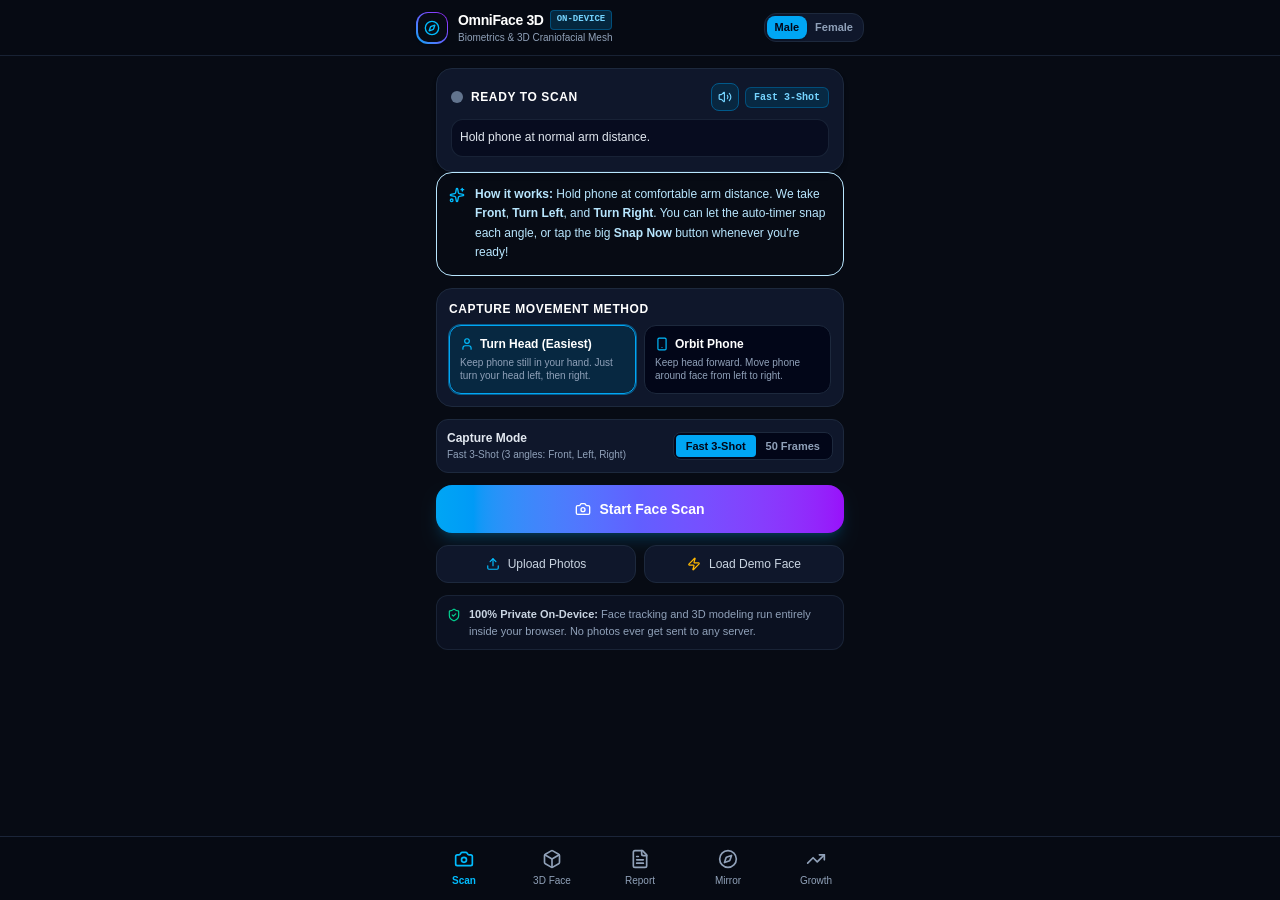
==== commit d77eebde: ".." ====
--- a/standalone.html
+++ b/standalone.html
@@ -17,36 +17,36 @@
   <meta property="og:description" content="Next-generation 3D craniofacial reconstruction, multi-angle sweep photogrammetry, Golden Ratio biometrics, and objective aesthetic geometry analysis." />
   <style>
 /*! tailwindcss v4.3.3 | MIT License | https://tailwindcss.com */
-@layer properties{@supports (((-webkit-hyphens:none)) and (not (margin-trim:inline))) or ((-moz-orient:inline) and (not (color:rgb(from red r g b)))){*,:before,:after,::backdrop{--tw-scale-x:1;--tw-scale-y:1;--tw-scale-z:1;--tw-rotate-x:initial;--tw-rotate-y:initial;--tw-rotate-z:initial;--tw-skew-x:initial;--tw-skew-y:initial;--tw-space-y-reverse:0;--tw-border-style:solid;--tw-gradient-position:initial;--tw-gradient-from:#0000;--tw-gradient-via:#0000;--tw-gradient-to:#0000;--tw-gradient-stops:initial;--tw-gradient-via-stops:initial;--tw-gradient-from-position:0%;--tw-gradient-via-position:50%;--tw-gradient-to-position:100%;--tw-leading:initial;--tw-font-weight:initial;--tw-tracking:initial;--tw-shadow:0 0 #0000;--tw-shadow-color:initial;--tw-shadow-alpha:100%;--tw-inset-shadow:0 0 #0000;--tw-inset-shadow-color:initial;--tw-inset-shadow-alpha:100%;--tw-ring-color:initial;--tw-ring-shadow:0 0 #0000;--tw-inset-ring-color:initial;--tw-inset-ring-shadow:0 0 #0000;--tw-ring-inset:initial;--tw-ring-offset-width:0px;--tw-ring-offset-color:#fff;--tw-ring-offset-shadow:0 0 #0000;--tw-blur:initial;--tw-brightness:initial;--tw-contrast:initial;--tw-grayscale:initial;--tw-hue-rotate:initial;--tw-invert:initial;--tw-opacity:initial;--tw-saturate:initial;--tw-sepia:initial;--tw-drop-shadow:initial;--tw-drop-shadow-color:initial;--tw-drop-shadow-alpha:100%;--tw-drop-shadow-size:initial;--tw-backdrop-blur:initial;--tw-backdrop-brightness:initial;--tw-backdrop-contrast:initial;--tw-backdrop-grayscale:initial;--tw-backdrop-hue-rotate:initial;--tw-backdrop-invert:initial;--tw-backdrop-opacity:initial;--tw-backdrop-saturate:initial;--tw-backdrop-sepia:initial}}}@layer theme{:root,:host{--font-sans:-apple-system, BlinkMacSystemFont, "Segoe UI", Roboto, "Helvetica Neue", "Noto Sans", Arial, sans-serif, "Apple Color Emoji", "Segoe UI Emoji", "Segoe UI Symbol", "Noto Color Emoji";--font-mono:ui-monospace, SFMono-Regular, Menlo, Monaco, Consolas, "Liberation Mono", "Courier New", monospace;--color-red-200:oklch(88.5% .062 18.334);--color-red-300:oklch(80.8% .114 19.571);--color-red-400:oklch(70.4% .191 22.216);--color-red-500:oklch(63.7% .237 25.331);--color-red-600:oklch(57.7% .245 27.325);--color-red-800:oklch(44.4% .177 26.899);--color-red-950:oklch(25.8% .092 26.042);--color-amber-300:oklch(87.9% .169 91.605);--color-amber-400:oklch(82.8% .189 84.429);--color-amber-500:oklch(76.9% .188 70.08);--color-amber-800:oklch(47.3% .137 46.201);--color-amber-950:oklch(27.9% .077 45.635);--color-emerald-300:oklch(84.5% .143 164.978);--color-emerald-400:oklch(76.5% .177 163.223);--color-emerald-700:oklch(50.8% .118 165.612);--color-emerald-800:oklch(43.2% .095 166.913);--color-emerald-950:oklch(26.2% .051 172.552);--color-sky-200:oklch(90.1% .058 230.902);--color-sky-300:oklch(82.8% .111 230.318);--color-sky-400:oklch(74.6% .16 232.661);--color-sky-500:oklch(68.5% .169 237.323);--color-sky-800:oklch(44.3% .11 240.79);--color-sky-950:oklch(29.3% .066 243.157);--color-indigo-500:oklch(58.5% .233 277.117);--color-indigo-950:oklch(25.7% .09 281.288);--color-purple-300:oklch(82.7% .119 306.383);--color-purple-400:oklch(71.4% .203 305.504);--color-purple-500:oklch(62.7% .265 303.9);--color-purple-600:oklch(55.8% .288 302.321);--color-purple-950:oklch(29.1% .149 302.717);--color-slate-100:oklch(96.8% .007 247.896);--color-slate-200:oklch(92.9% .013 255.508);--color-slate-300:oklch(86.9% .022 252.894);--color-slate-400:oklch(70.4% .04 256.788);--color-slate-500:oklch(55.4% .046 257.417);--color-slate-600:oklch(44.6% .043 257.281);--color-slate-700:oklch(37.2% .044 257.287);--color-slate-800:oklch(27.9% .041 260.031);--color-slate-900:oklch(20.8% .042 265.755);--color-slate-950:oklch(12.9% .042 264.695);--color-black:#000;--color-white:#fff;--spacing:.25rem;--container-sm:24rem;--container-md:28rem;--container-lg:32rem;--container-xl:36rem;--container-2xl:42rem;--text-xs:.75rem;--text-xs--line-height:calc(1 / .75);--text-sm:.875rem;--text-sm--line-height:calc(1.25 / .875);--text-base:1rem;--text-base--line-height:calc(1.5 / 1);--text-lg:1.125rem;--text-lg--line-height:calc(1.75 / 1.125);--text-xl:1.25rem;--text-xl--line-height:calc(1.75 / 1.25);--text-2xl:1.5rem;--text-2xl--line-height:calc(2 / 1.5);--text-4xl:2.25rem;--text-4xl--line-height:calc(2.5 / 2.25);--font-weight-medium:500;--font-weight-semibold:600;--font-weight-bold:700;--font-weight-black:900;--tracking-tight:-.025em;--tracking-wider:.05em;--leading-snug:1.375;--leading-relaxed:1.625;--radius-md:.375rem;--radius-lg:.5rem;--radius-xl:.75rem;--radius-2xl:1rem;--radius-3xl:1.5rem;--animate-spin:spin 1s linear infinite;--animate-ping:ping 1s cubic-bezier(0, 0, .2, 1) infinite;--animate-pulse:pulse 2s cubic-bezier(.4, 0, .6, 1) infinite;--blur-sm:8px;--blur-md:12px;--blur-lg:16px;--default-transition-duration:.15s;--default-transition-timing-function:cubic-bezier(.4, 0, .2, 1);--default-font-family:var(--font-sans);--default-mono-font-family:var(--font-mono)}}@layer base{*,:after,:before,::backdrop{box-sizing:border-box;border:0 solid;margin:0;padding:0}::file-selector-button{box-sizing:border-box;border:0 solid;margin:0;padding:0}html,:host{-webkit-text-size-adjust:100%;tab-size:4;line-height:1.5;font-family:var(--default-font-family,-apple-system, BlinkMacSystemFont, "Segoe UI", Roboto, "Helvetica Neue", "Noto Sans", Arial, sans-serif, "Apple Color Emoji", "Segoe UI Emoji", "Segoe UI Symbol", "Noto Color Emoji");font-feature-settings:var(--default-font-feature-settings,normal);font-variation-settings:var(--default-font-variation-settings,normal);-webkit-tap-highlight-color:transparent}hr{height:0;color:inherit;border-top-width:1px}abbr:where([title]){-webkit-text-decoration:underline dotted;text-decoration:underline dotted}h1,h2,h3,h4,h5,h6{font-size:inherit;font-weight:inherit}a{color:inherit;-webkit-text-decoration:inherit;-webkit-text-decoration:inherit;-webkit-text-decoration:inherit;-webkit-text-decoration:inherit;-webkit-text-decoration:inherit;-webkit-text-decoration:inherit;text-decoration:inherit}b,strong{font-weight:bolder}code,kbd,samp,pre{font-family:var(--default-mono-font-family,ui-monospace, SFMono-Regular, Menlo, Monaco, Consolas, "Liberation Mono", "Courier New", monospace);font-feature-settings:var(--default-mono-font-feature-settings,normal);font-variation-settings:var(--default-mono-font-variation-settings,normal);font-size:1em}small{font-size:80%}sub,sup{vertical-align:baseline;font-size:75%;line-height:0;position:relative}sub{bottom:-.25em}sup{top:-.5em}table{text-indent:0;border-color:inherit;border-collapse:collapse}:-moz-focusring:where(:not(iframe)){outline:auto}progress{vertical-align:baseline}summary{display:list-item}ol,ul,menu{list-style:none}img,svg,video,canvas,audio,iframe,embed,object{vertical-align:middle;display:block}img,video{max-width:100%;height:auto}button,input,select,optgroup,textarea{font:inherit;font-feature-settings:inherit;font-variation-settings:inherit;letter-spacing:inherit;color:inherit;opacity:1;background-color:#0000;border-radius:0}::file-selector-button{font:inherit;font-feature-settings:inherit;font-variation-settings:inherit;letter-spacing:inherit;color:inherit;opacity:1;background-color:#0000;border-radius:0}:where(select:is([multiple],[size])) optgroup{font-weight:bolder}:where(select:is([multiple],[size])) optgroup option{padding-inline-start:20px}::file-selector-button{margin-inline-end:4px}::placeholder{opacity:1}@supports (not ((-webkit-appearance:-apple-pay-button))) or (contain-intrinsic-size:1px){::placeholder{color:currentColor}@supports (color:color-mix(in lab, red, red)){::placeholder{color:color-mix(in oklab, currentcolor 50%, transparent)}}}textarea{resize:vertical}::-webkit-search-decoration{-webkit-appearance:none}::-webkit-date-and-time-value{min-height:1lh;text-align:inherit}::-webkit-datetime-edit{display:inline-flex}::-webkit-datetime-edit-fields-wrapper{padding:0}::-webkit-datetime-edit{padding-block:0}::-webkit-datetime-edit-year-field{padding-block:0}::-webkit-datetime-edit-month-field{padding-block:0}::-webkit-datetime-edit-day-field{padding-block:0}::-webkit-datetime-edit-hour-field{padding-block:0}::-webkit-datetime-edit-minute-field{padding-block:0}::-webkit-datetime-edit-second-field{padding-block:0}::-webkit-datetime-edit-millisecond-field{padding-block:0}::-webkit-datetime-edit-meridiem-field{padding-block:0}::-webkit-calendar-picker-indicator{line-height:1}:-moz-ui-invalid{box-shadow:none}button,input:where([type=button],[type=reset],[type=submit]){appearance:button}::file-selector-button{appearance:button}::-webkit-inner-spin-button{height:auto}::-webkit-outer-spin-button{height:auto}[hidden]:where(:not([hidden=until-found])){display:none!important}}@layer components;@layer utilities{.pointer-events-none{pointer-events:none}.visible{visibility:visible}.visible\!{visibility:visible!important}.absolute{position:absolute}.fixed{position:fixed}.relative{position:relative}.static{position:static}.sticky{position:sticky}.inset-0{inset:0}.top-0{top:0}.top-3{top:calc(var(--spacing) * 3)}.top-4{top:calc(var(--spacing) * 4)}.right-0{right:0}.right-3{right:calc(var(--spacing) * 3)}.right-4{right:calc(var(--spacing) * 4)}.bottom-0{bottom:0}.bottom-3{bottom:calc(var(--spacing) * 3)}.bottom-20{bottom:calc(var(--spacing) * 20)}.left-0{left:0}.left-3{left:calc(var(--spacing) * 3)}.left-4{left:calc(var(--spacing) * 4)}.z-10{z-index:10}.z-40{z-index:40}.z-50{z-index:50}.container{width:100%}@media (width>=40rem){.container{max-width:40rem}}@media (width>=48rem){.container{max-width:48rem}}@media (width>=64rem){.container{max-width:64rem}}@media (width>=80rem){.container{max-width:80rem}}@media (width>=96rem){.container{max-width:96rem}}.mx-auto{margin-inline:auto}.my-4{margin-block:calc(var(--spacing) * 4)}.my-auto{margin-block:auto}.mt-0{margin-top:0}.mt-0\.5{margin-top:calc(var(--spacing) * .5)}.mt-1{margin-top:var(--spacing)}.mt-1\.5{margin-top:calc(var(--spacing) * 1.5)}.mt-2{margin-top:calc(var(--spacing) * 2)}.mt-2\.5{margin-top:calc(var(--spacing) * 2.5)}.mt-3{margin-top:calc(var(--spacing) * 3)}.mt-3\.5{margin-top:calc(var(--spacing) * 3.5)}.mt-4{margin-top:calc(var(--spacing) * 4)}.mr-1{margin-right:var(--spacing)}.mb-1{margin-bottom:var(--spacing)}.mb-1\.5{margin-bottom:calc(var(--spacing) * 1.5)}.mb-2{margin-bottom:calc(var(--spacing) * 2)}.mb-3{margin-bottom:calc(var(--spacing) * 3)}.mb-4{margin-bottom:calc(var(--spacing) * 4)}.block{display:block}.flex{display:flex}.grid{display:grid}.hidden{display:none}.inline{display:inline}.inline-block{display:inline-block}.inline-flex{display:inline-flex}.table{display:table}.aspect-\[3\/4\]{aspect-ratio:3/4}.aspect-\[4\/5\]{aspect-ratio:4/5}.h-2{height:calc(var(--spacing) * 2)}.h-2\.5{height:calc(var(--spacing) * 2.5)}.h-3{height:calc(var(--spacing) * 3)}.h-3\.5{height:calc(var(--spacing) * 3.5)}.h-4{height:calc(var(--spacing) * 4)}.h-5{height:calc(var(--spacing) * 5)}.h-8{height:calc(var(--spacing) * 8)}.h-9{height:calc(var(--spacing) * 9)}.h-10{height:calc(var(--spacing) * 10)}.h-12{height:calc(var(--spacing) * 12)}.h-20{height:calc(var(--spacing) * 20)}.h-full{height:100%}.max-h-\[500px\]{max-height:500px}.min-h-screen{min-height:100vh}.w-2{width:calc(var(--spacing) * 2)}.w-2\.5{width:calc(var(--spacing) * 2.5)}.w-3{width:calc(var(--spacing) * 3)}.w-3\.5{width:calc(var(--spacing) * 3.5)}.w-4{width:calc(var(--spacing) * 4)}.w-5{width:calc(var(--spacing) * 5)}.w-8{width:calc(var(--spacing) * 8)}.w-9{width:calc(var(--spacing) * 9)}.w-10{width:calc(var(--spacing) * 10)}.w-12{width:calc(var(--spacing) * 12)}.w-20{width:calc(var(--spacing) * 20)}.w-full{width:100%}.max-w-2xl{max-width:var(--container-2xl)}.max-w-lg{max-width:var(--container-lg)}.max-w-md{max-width:var(--container-md)}.max-w-sm{max-width:var(--container-sm)}.max-w-xl{max-width:var(--container-xl)}.flex-1{flex:1}.shrink-0{flex-shrink:0}.-scale-x-100{--tw-scale-x:calc(100% * -1);scale:var(--tw-scale-x) var(--tw-scale-y)}.transform{transform:var(--tw-rotate-x,) var(--tw-rotate-y,) var(--tw-rotate-z,) var(--tw-skew-x,) var(--tw-skew-y,)}.animate-ping{animation:var(--animate-ping)}.animate-pulse{animation:var(--animate-pulse)}.animate-spin{animation:var(--animate-spin)}.cursor-grab{cursor:grab}.cursor-pointer{cursor:pointer}.touch-none{touch-action:none}.resize{resize:both}.grid-cols-2{grid-template-columns:repeat(2,minmax(0,1fr))}.grid-cols-3{grid-template-columns:repeat(3,minmax(0,1fr))}.grid-cols-5{grid-template-columns:repeat(5,minmax(0,1fr))}.flex-col{flex-direction:column}.items-center{align-items:center}.items-start{align-items:flex-start}.justify-between{justify-content:space-between}.justify-center{justify-content:center}.gap-1{gap:var(--spacing)}.gap-1\.5{gap:calc(var(--spacing) * 1.5)}.gap-2{gap:calc(var(--spacing) * 2)}.gap-2\.5{gap:calc(var(--spacing) * 2.5)}.gap-3{gap:calc(var(--spacing) * 3)}.gap-4{gap:calc(var(--spacing) * 4)}.gap-5{gap:calc(var(--spacing) * 5)}.gap-6{gap:calc(var(--spacing) * 6)}:where(.space-y-2>:not(:last-child)){--tw-space-y-reverse:0;margin-block-start:calc(calc(var(--spacing) * 2) * var(--tw-space-y-reverse));margin-block-end:calc(calc(var(--spacing) * 2) * calc(1 - var(--tw-space-y-reverse)))}:where(.space-y-2\.5>:not(:last-child)){--tw-space-y-reverse:0;margin-block-start:calc(calc(var(--spacing) * 2.5) * var(--tw-space-y-reverse));margin-block-end:calc(calc(var(--spacing) * 2.5) * calc(1 - var(--tw-space-y-reverse)))}.overflow-hidden{overflow:hidden}.overflow-x-auto{overflow-x:auto}.rounded{border-radius:.25rem}.rounded-2xl{border-radius:var(--radius-2xl)}.rounded-3xl{border-radius:var(--radius-3xl)}.rounded-\[10px\]{border-radius:10px}.rounded-full{border-radius:2147483647px}.rounded-lg{border-radius:var(--radius-lg)}.rounded-md{border-radius:var(--radius-md)}.rounded-xl{border-radius:var(--radius-xl)}.border{border-style:var(--tw-border-style);border-width:1px}.border-t{border-top-style:var(--tw-border-style);border-top-width:1px}.border-b{border-bottom-style:var(--tw-border-style);border-bottom-width:1px}.border-amber-400{border-color:var(--color-amber-400)}.border-amber-800{border-color:var(--color-amber-800)}.border-emerald-700{border-color:var(--color-emerald-700)}.border-emerald-800{border-color:var(--color-emerald-800)}.border-purple-400{border-color:var(--color-purple-400)}.border-red-800{border-color:var(--color-red-800)}.border-sky-400{border-color:var(--color-sky-400)}.border-sky-400\/60{border-color:#00bcfe99}@supports (color:color-mix(in lab, red, red)){.border-sky-400\/60{border-color:color-mix(in oklab, var(--color-sky-400) 60%, transparent)}}.border-sky-500{border-color:var(--color-sky-500)}.border-sky-500\/30{border-color:#00a5ef4d}@supports (color:color-mix(in lab, red, red)){.border-sky-500\/30{border-color:color-mix(in oklab, var(--color-sky-500) 30%, transparent)}}.border-sky-500\/40{border-color:#00a5ef66}@supports (color:color-mix(in lab, red, red)){.border-sky-500\/40{border-color:color-mix(in oklab, var(--color-sky-500) 40%, transparent)}}.border-sky-800{border-color:var(--color-sky-800)}.border-sky-800\/60{border-color:#00598699}@supports (color:color-mix(in lab, red, red)){.border-sky-800\/60{border-color:color-mix(in oklab, var(--color-sky-800) 60%, transparent)}}.border-sky-800\/80{border-color:#005986cc}@supports (color:color-mix(in lab, red, red)){.border-sky-800\/80{border-color:color-mix(in oklab, var(--color-sky-800) 80%, transparent)}}.border-slate-700{border-color:var(--color-slate-700)}.border-slate-700\/60{border-color:#31415899}@supports (color:color-mix(in lab, red, red)){.border-slate-700\/60{border-color:color-mix(in oklab, var(--color-slate-700) 60%, transparent)}}.border-slate-700\/80{border-color:#314158cc}@supports (color:color-mix(in lab, red, red)){.border-slate-700\/80{border-color:color-mix(in oklab, var(--color-slate-700) 80%, transparent)}}.border-slate-800{border-color:var(--color-slate-800)}.border-slate-800\/60{border-color:#1d293d99}@supports (color:color-mix(in lab, red, red)){.border-slate-800\/60{border-color:color-mix(in oklab, var(--color-slate-800) 60%, transparent)}}.border-slate-800\/80{border-color:#1d293dcc}@supports (color:color-mix(in lab, red, red)){.border-slate-800\/80{border-color:color-mix(in oklab, var(--color-slate-800) 80%, transparent)}}.border-slate-800\/90{border-color:#1d293de6}@supports (color:color-mix(in lab, red, red)){.border-slate-800\/90{border-color:color-mix(in oklab, var(--color-slate-800) 90%, transparent)}}.bg-\[\#070b14\]{background-color:#070b14}.bg-\[\#070b14\]\/95{background-color:oklab(14.9994% -.00205025 -.0207038/.95)}.bg-\[\#090d16\]{background-color:#090d16}.bg-amber-400{background-color:var(--color-amber-400)}.bg-amber-500{background-color:var(--color-amber-500)}.bg-amber-500\/90{background-color:#f99c00e6}@supports (color:color-mix(in lab, red, red)){.bg-amber-500\/90{background-color:color-mix(in oklab, var(--color-amber-500) 90%, transparent)}}.bg-amber-950{background-color:var(--color-amber-950)}.bg-amber-950\/60{background-color:#46190199}@supports (color:color-mix(in lab, red, red)){.bg-amber-950\/60{background-color:color-mix(in oklab, var(--color-amber-950) 60%, transparent)}}.bg-black{background-color:var(--color-black)}.bg-black\/75{background-color:#000000bf}@supports (color:color-mix(in lab, red, red)){.bg-black\/75{background-color:color-mix(in oklab, var(--color-black) 75%, transparent)}}.bg-emerald-400{background-color:var(--color-emerald-400)}.bg-emerald-950{background-color:var(--color-emerald-950)}.bg-emerald-950\/50{background-color:#002c2280}@supports (color:color-mix(in lab, red, red)){.bg-emerald-950\/50{background-color:color-mix(in oklab, var(--color-emerald-950) 50%, transparent)}}.bg-emerald-950\/60{background-color:#002c2299}@supports (color:color-mix(in lab, red, red)){.bg-emerald-950\/60{background-color:color-mix(in oklab, var(--color-emerald-950) 60%, transparent)}}.bg-indigo-500{background-color:var(--color-indigo-500)}.bg-purple-500{background-color:var(--color-purple-500)}.bg-purple-950{background-color:var(--color-purple-950)}.bg-purple-950\/60{background-color:#3c036699}@supports (color:color-mix(in lab, red, red)){.bg-purple-950\/60{background-color:color-mix(in oklab, var(--color-purple-950) 60%, transparent)}}.bg-red-600{background-color:var(--color-red-600)}.bg-red-600\/90{background-color:#e40014e6}@supports (color:color-mix(in lab, red, red)){.bg-red-600\/90{background-color:color-mix(in oklab, var(--color-red-600) 90%, transparent)}}.bg-red-950{background-color:var(--color-red-950)}.bg-red-950\/60{background-color:#46080999}@supports (color:color-mix(in lab, red, red)){.bg-red-950\/60{background-color:color-mix(in oklab, var(--color-red-950) 60%, transparent)}}.bg-sky-400{background-color:var(--color-sky-400)}.bg-sky-500{background-color:var(--color-sky-500)}.bg-sky-500\/10{background-color:#00a5ef1a}@supports (color:color-mix(in lab, red, red)){.bg-sky-500\/10{background-color:color-mix(in oklab, var(--color-sky-500) 10%, transparent)}}.bg-sky-500\/20{background-color:#00a5ef33}@supports (color:color-mix(in lab, red, red)){.bg-sky-500\/20{background-color:color-mix(in oklab, var(--color-sky-500) 20%, transparent)}}.bg-sky-500\/90{background-color:#00a5efe6}@supports (color:color-mix(in lab, red, red)){.bg-sky-500\/90{background-color:color-mix(in oklab, var(--color-sky-500) 90%, transparent)}}.bg-sky-950{background-color:var(--color-sky-950)}.bg-sky-950\/60{background-color:#052f4a99}@supports (color:color-mix(in lab, red, red)){.bg-sky-950\/60{background-color:color-mix(in oklab, var(--color-sky-950) 60%, transparent)}}.bg-sky-950\/70{background-color:#052f4ab3}@supports (color:color-mix(in lab, red, red)){.bg-sky-950\/70{background-color:color-mix(in oklab, var(--color-sky-950) 70%, transparent)}}.bg-sky-950\/80{background-color:#052f4acc}@supports (color:color-mix(in lab, red, red)){.bg-sky-950\/80{background-color:color-mix(in oklab, var(--color-sky-950) 80%, transparent)}}.bg-slate-200{background-color:var(--color-slate-200)}.bg-slate-500{background-color:var(--color-slate-500)}.bg-slate-800{background-color:var(--color-slate-800)}.bg-slate-900{background-color:var(--color-slate-900)}.bg-slate-900\/60{background-color:#0f172b99}@supports (color:color-mix(in lab, red, red)){.bg-slate-900\/60{background-color:color-mix(in oklab, var(--color-slate-900) 60%, transparent)}}.bg-slate-900\/80{background-color:#0f172bcc}@supports (color:color-mix(in lab, red, red)){.bg-slate-900\/80{background-color:color-mix(in oklab, var(--color-slate-900) 80%, transparent)}}.bg-slate-900\/90{background-color:#0f172be6}@supports (color:color-mix(in lab, red, red)){.bg-slate-900\/90{background-color:color-mix(in oklab, var(--color-slate-900) 90%, transparent)}}.bg-slate-950{background-color:var(--color-slate-950)}.bg-slate-950\/50{background-color:#02061880}@supports (color:color-mix(in lab, red, red)){.bg-slate-950\/50{background-color:color-mix(in oklab, var(--color-slate-950) 50%, transparent)}}.bg-slate-950\/60{background-color:#02061899}@supports (color:color-mix(in lab, red, red)){.bg-slate-950\/60{background-color:color-mix(in oklab, var(--color-slate-950) 60%, transparent)}}.bg-slate-950\/70{background-color:#020618b3}@supports (color:color-mix(in lab, red, red)){.bg-slate-950\/70{background-color:color-mix(in oklab, var(--color-slate-950) 70%, transparent)}}.bg-slate-950\/80{background-color:#020618cc}@supports (color:color-mix(in lab, red, red)){.bg-slate-950\/80{background-color:color-mix(in oklab, var(--color-slate-950) 80%, transparent)}}.bg-slate-950\/85{background-color:#020618d9}@supports (color:color-mix(in lab, red, red)){.bg-slate-950\/85{background-color:color-mix(in oklab, var(--color-slate-950) 85%, transparent)}}.bg-gradient-to-br{--tw-gradient-position:to bottom right in oklab;background-image:linear-gradient(var(--tw-gradient-stops))}.bg-gradient-to-r{--tw-gradient-position:to right in oklab;background-image:linear-gradient(var(--tw-gradient-stops))}.bg-gradient-to-tr{--tw-gradient-position:to top right in oklab;background-image:linear-gradient(var(--tw-gradient-stops))}.from-sky-500{--tw-gradient-from:var(--color-sky-500);--tw-gradient-stops:var(--tw-gradient-via-stops,var(--tw-gradient-position), var(--tw-gradient-from) var(--tw-gradient-from-position), var(--tw-gradient-to) var(--tw-gradient-to-position))}.from-slate-900{--tw-gradient-from:var(--color-slate-900);--tw-gradient-stops:var(--tw-gradient-via-stops,var(--tw-gradient-position), var(--tw-gradient-from) var(--tw-gradient-from-position), var(--tw-gradient-to) var(--tw-gradient-to-position))}.via-indigo-500{--tw-gradient-via:var(--color-indigo-500);--tw-gradient-via-stops:var(--tw-gradient-position), var(--tw-gradient-from) var(--tw-gradient-from-position), var(--tw-gradient-via) var(--tw-gradient-via-position), var(--tw-gradient-to) var(--tw-gradient-to-position);--tw-gradient-stops:var(--tw-gradient-via-stops)}.via-slate-900{--tw-gradient-via:var(--color-slate-900);--tw-gradient-via-stops:var(--tw-gradient-position), var(--tw-gradient-from) var(--tw-gradient-from-position), var(--tw-gradient-via) var(--tw-gradient-via-position), var(--tw-gradient-to) var(--tw-gradient-to-position);--tw-gradient-stops:var(--tw-gradient-via-stops)}.to-indigo-950{--tw-gradient-to:var(--color-indigo-950);--tw-gradient-stops:var(--tw-gradient-via-stops,var(--tw-gradient-position), var(--tw-gradient-from) var(--tw-gradient-from-position), var(--tw-gradient-to) var(--tw-gradient-to-position))}.to-indigo-950\/80{--tw-gradient-to:#1e1a4dcc}@supports (color:color-mix(in lab, red, red)){.to-indigo-950\/80{--tw-gradient-to:color-mix(in oklab, var(--color-indigo-950) 80%, transparent)}}.to-indigo-950\/80{--tw-gradient-stops:var(--tw-gradient-via-stops,var(--tw-gradient-position), var(--tw-gradient-from) var(--tw-gradient-from-position), var(--tw-gradient-to) var(--tw-gradient-to-position))}.to-purple-600{--tw-gradient-to:var(--color-purple-600);--tw-gradient-stops:var(--tw-gradient-via-stops,var(--tw-gradient-position), var(--tw-gradient-from) var(--tw-gradient-from-position), var(--tw-gradient-to) var(--tw-gradient-to-position))}.object-cover{object-fit:cover}.p-0{padding:0}.p-0\.5{padding:calc(var(--spacing) * .5)}.p-1{padding:var(--spacing)}.p-1\.5{padding:calc(var(--spacing) * 1.5)}.p-2{padding:calc(var(--spacing) * 2)}.p-2\.5{padding:calc(var(--spacing) * 2.5)}.p-3{padding:calc(var(--spacing) * 3)}.p-3\.5{padding:calc(var(--spacing) * 3.5)}.p-4{padding:calc(var(--spacing) * 4)}.p-5{padding:calc(var(--spacing) * 5)}.p-6{padding:calc(var(--spacing) * 6)}.p-8{padding:calc(var(--spacing) * 8)}.p-\[1\.5px\]{padding:1.5px}.px-1{padding-inline:var(--spacing)}.px-1\.5{padding-inline:calc(var(--spacing) * 1.5)}.px-2{padding-inline:calc(var(--spacing) * 2)}.px-2\.5{padding-inline:calc(var(--spacing) * 2.5)}.px-3{padding-inline:calc(var(--spacing) * 3)}.px-3\.5{padding-inline:calc(var(--spacing) * 3.5)}.px-4{padding-inline:calc(var(--spacing) * 4)}.py-0{padding-block:0}.py-0\.5{padding-block:calc(var(--spacing) * .5)}.py-1{padding-block:var(--spacing)}.py-1\.5{padding-block:calc(var(--spacing) * 1.5)}.py-2{padding-block:calc(var(--spacing) * 2)}.py-2\.5{padding-block:calc(var(--spacing) * 2.5)}.py-3{padding-block:calc(var(--spacing) * 3)}.py-3\.5{padding-block:calc(var(--spacing) * 3.5)}.py-4{padding-block:calc(var(--spacing) * 4)}.pt-1{padding-top:var(--spacing)}.pb-1{padding-bottom:var(--spacing)}.pb-2{padding-bottom:calc(var(--spacing) * 2)}.pb-2\.5{padding-bottom:calc(var(--spacing) * 2.5)}.pb-3{padding-bottom:calc(var(--spacing) * 3)}.pb-3\.5{padding-bottom:calc(var(--spacing) * 3.5)}.pb-20{padding-bottom:calc(var(--spacing) * 20)}.text-center{text-align:center}.text-left{text-align:left}.text-right{text-align:right}.font-mono{font-family:var(--font-mono)}.font-sans{font-family:var(--font-sans)}.text-2xl{font-size:var(--text-2xl);line-height:var(--tw-leading,var(--text-2xl--line-height))}.text-4xl{font-size:var(--text-4xl);line-height:var(--tw-leading,var(--text-4xl--line-height))}.text-base{font-size:var(--text-base);line-height:var(--tw-leading,var(--text-base--line-height))}.text-lg{font-size:var(--text-lg);line-height:var(--tw-leading,var(--text-lg--line-height))}.text-sm{font-size:var(--text-sm);line-height:var(--tw-leading,var(--text-sm--line-height))}.text-xl{font-size:var(--text-xl);line-height:var(--tw-leading,var(--text-xl--line-height))}.text-xs{font-size:var(--text-xs);line-height:var(--tw-leading,var(--text-xs--line-height))}.text-\[9px\]{font-size:9px}.text-\[10px\]{font-size:10px}.text-\[11px\]{font-size:11px}.leading-relaxed{--tw-leading:var(--leading-relaxed);line-height:var(--leading-relaxed)}.leading-snug{--tw-leading:var(--leading-snug);line-height:var(--leading-snug)}.font-black{--tw-font-weight:var(--font-weight-black);font-weight:var(--font-weight-black)}.font-bold{--tw-font-weight:var(--font-weight-bold);font-weight:var(--font-weight-bold)}.font-medium{--tw-font-weight:var(--font-weight-medium);font-weight:var(--font-weight-medium)}.font-semibold{--tw-font-weight:var(--font-weight-semibold);font-weight:var(--font-weight-semibold)}.tracking-tight{--tw-tracking:var(--tracking-tight);letter-spacing:var(--tracking-tight)}.tracking-wider{--tw-tracking:var(--tracking-wider);letter-spacing:var(--tracking-wider)}.whitespace-nowrap{white-space:nowrap}.text-amber-300{color:var(--color-amber-300)}.text-amber-400{color:var(--color-amber-400)}.text-emerald-300{color:var(--color-emerald-300)}.text-emerald-400{color:var(--color-emerald-400)}.text-purple-300{color:var(--color-purple-300)}.text-purple-400{color:var(--color-purple-400)}.text-red-200{color:var(--color-red-200)}.text-red-400{color:var(--color-red-400)}.text-sky-200{color:var(--color-sky-200)}.text-sky-300{color:var(--color-sky-300)}.text-sky-400{color:var(--color-sky-400)}.text-slate-100{color:var(--color-slate-100)}.text-slate-200{color:var(--color-slate-200)}.text-slate-300{color:var(--color-slate-300)}.text-slate-400{color:var(--color-slate-400)}.text-slate-500{color:var(--color-slate-500)}.text-slate-600{color:var(--color-slate-600)}.text-slate-950{color:var(--color-slate-950)}.text-white{color:var(--color-white)}.capitalize{text-transform:capitalize}.lowercase{text-transform:lowercase}.uppercase{text-transform:uppercase}.italic{font-style:italic}.shadow{--tw-shadow:0 1px 3px 0 var(--tw-shadow-color,#0000001a), 0 1px 2px -1px var(--tw-shadow-color,#0000001a);box-shadow:var(--tw-inset-shadow), var(--tw-inset-ring-shadow), var(--tw-ring-offset-shadow), var(--tw-ring-shadow), var(--tw-shadow)}.shadow-2xl{--tw-shadow:0 25px 50px -12px var(--tw-shadow-color,#00000040);box-shadow:var(--tw-inset-shadow), var(--tw-inset-ring-shadow), var(--tw-ring-offset-shadow), var(--tw-ring-shadow), var(--tw-shadow)}.shadow-lg{--tw-shadow:0 10px 15px -3px var(--tw-shadow-color,#0000001a), 0 4px 6px -4px var(--tw-shadow-color,#0000001a);box-shadow:var(--tw-inset-shadow), var(--tw-inset-ring-shadow), var(--tw-ring-offset-shadow), var(--tw-ring-shadow), var(--tw-shadow)}.shadow-md{--tw-shadow:0 4px 6px -1px var(--tw-shadow-color,#0000001a), 0 2px 4px -2px var(--tw-shadow-color,#0000001a);box-shadow:var(--tw-inset-shadow), var(--tw-inset-ring-shadow), var(--tw-ring-offset-shadow), var(--tw-ring-shadow), var(--tw-shadow)}.shadow-sm{--tw-shadow:0 1px 3px 0 var(--tw-shadow-color,#0000001a), 0 1px 2px -1px var(--tw-shadow-color,#0000001a);box-shadow:var(--tw-inset-shadow), var(--tw-inset-ring-shadow), var(--tw-ring-offset-shadow), var(--tw-ring-shadow), var(--tw-shadow)}.shadow-xl{--tw-shadow:0 20px 25px -5px var(--tw-shadow-color,#0000001a), 0 8px 10px -6px var(--tw-shadow-color,#0000001a);box-shadow:var(--tw-inset-shadow), var(--tw-inset-ring-shadow), var(--tw-ring-offset-shadow), var(--tw-ring-shadow), var(--tw-shadow)}.ring,.ring-1{--tw-ring-shadow:var(--tw-ring-inset,) 0 0 0 calc(1px + var(--tw-ring-offset-width)) var(--tw-ring-color,currentcolor);box-shadow:var(--tw-inset-shadow), var(--tw-inset-ring-shadow), var(--tw-ring-offset-shadow), var(--tw-ring-shadow), var(--tw-shadow)}.shadow-sky-500{--tw-shadow-color:oklch(68.5% .169 237.323)}@supports (color:color-mix(in lab, red, red)){.shadow-sky-500{--tw-shadow-color:color-mix(in oklab, var(--color-sky-500) var(--tw-shadow-alpha), transparent)}}.shadow-sky-500\/20{--tw-shadow-color:#00a5ef33}@supports (color:color-mix(in lab, red, red)){.shadow-sky-500\/20{--tw-shadow-color:color-mix(in oklab, color-mix(in oklab, var(--color-sky-500) 20%, transparent) var(--tw-shadow-alpha), transparent)}}.shadow-sky-950{--tw-shadow-color:oklch(29.3% .066 243.157)}@supports (color:color-mix(in lab, red, red)){.shadow-sky-950{--tw-shadow-color:color-mix(in oklab, var(--color-sky-950) var(--tw-shadow-alpha), transparent)}}.ring-amber-400{--tw-ring-color:var(--color-amber-400)}.ring-amber-400\/50{--tw-ring-color:#fcbb0080}@supports (color:color-mix(in lab, red, red)){.ring-amber-400\/50{--tw-ring-color:color-mix(in oklab, var(--color-amber-400) 50%, transparent)}}.ring-purple-400{--tw-ring-color:var(--color-purple-400)}.ring-purple-400\/50{--tw-ring-color:#c07eff80}@supports (color:color-mix(in lab, red, red)){.ring-purple-400\/50{--tw-ring-color:color-mix(in oklab, var(--color-purple-400) 50%, transparent)}}.ring-sky-400{--tw-ring-color:var(--color-sky-400)}.ring-sky-400\/50{--tw-ring-color:#00bcfe80}@supports (color:color-mix(in lab, red, red)){.ring-sky-400\/50{--tw-ring-color:color-mix(in oklab, var(--color-sky-400) 50%, transparent)}}.ring-sky-500{--tw-ring-color:var(--color-sky-500)}.ring-sky-500\/50{--tw-ring-color:#00a5ef80}@supports (color:color-mix(in lab, red, red)){.ring-sky-500\/50{--tw-ring-color:color-mix(in oklab, var(--color-sky-500) 50%, transparent)}}.blur{--tw-blur:blur(8px);filter:var(--tw-blur,) var(--tw-brightness,) var(--tw-contrast,) var(--tw-grayscale,) var(--tw-hue-rotate,) var(--tw-invert,) var(--tw-saturate,) var(--tw-sepia,) var(--tw-drop-shadow,)}.filter{filter:var(--tw-blur,) var(--tw-brightness,) var(--tw-contrast,) var(--tw-grayscale,) var(--tw-hue-rotate,) var(--tw-invert,) var(--tw-saturate,) var(--tw-sepia,) var(--tw-drop-shadow,)}.filter\!{filter:var(--tw-blur,) var(--tw-brightness,) var(--tw-contrast,) var(--tw-grayscale,) var(--tw-hue-rotate,) var(--tw-invert,) var(--tw-saturate,) var(--tw-sepia,) var(--tw-drop-shadow,)!important}.backdrop-blur-lg{--tw-backdrop-blur:blur(var(--blur-lg));-webkit-backdrop-filter:var(--tw-backdrop-blur,) var(--tw-backdrop-brightness,) var(--tw-backdrop-contrast,) var(--tw-backdrop-grayscale,) var(--tw-backdrop-hue-rotate,) var(--tw-backdrop-invert,) var(--tw-backdrop-opacity,) var(--tw-backdrop-saturate,) var(--tw-backdrop-sepia,);backdrop-filter:var(--tw-backdrop-blur,) var(--tw-backdrop-brightness,) var(--tw-backdrop-contrast,) var(--tw-backdrop-grayscale,) var(--tw-backdrop-hue-rotate,) var(--tw-backdrop-invert,) var(--tw-backdrop-opacity,) var(--tw-backdrop-saturate,) var(--tw-backdrop-sepia,)}.backdrop-blur-md{--tw-backdrop-blur:blur(var(--blur-md));-webkit-backdrop-filter:var(--tw-backdrop-blur,) var(--tw-backdrop-brightness,) var(--tw-backdrop-contrast,) var(--tw-backdrop-grayscale,) var(--tw-backdrop-hue-rotate,) var(--tw-backdrop-invert,) var(--tw-backdrop-opacity,) var(--tw-backdrop-saturate,) var(--tw-backdrop-sepia,);backdrop-filter:var(--tw-backdrop-blur,) var(--tw-backdrop-brightness,) var(--tw-backdrop-contrast,) var(--tw-backdrop-grayscale,) var(--tw-backdrop-hue-rotate,) var(--tw-backdrop-invert,) var(--tw-backdrop-opacity,) var(--tw-backdrop-saturate,) var(--tw-backdrop-sepia,)}.backdrop-blur-sm{--tw-backdrop-blur:blur(var(--blur-sm));-webkit-backdrop-filter:var(--tw-backdrop-blur,) var(--tw-backdrop-brightness,) var(--tw-backdrop-contrast,) var(--tw-backdrop-grayscale,) var(--tw-backdrop-hue-rotate,) var(--tw-backdrop-invert,) var(--tw-backdrop-opacity,) var(--tw-backdrop-saturate,) var(--tw-backdrop-sepia,);backdrop-filter:var(--tw-backdrop-blur,) var(--tw-backdrop-brightness,) var(--tw-backdrop-contrast,) var(--tw-backdrop-grayscale,) var(--tw-backdrop-hue-rotate,) var(--tw-backdrop-invert,) var(--tw-backdrop-opacity,) var(--tw-backdrop-saturate,) var(--tw-backdrop-sepia,)}.transition{transition-property:color,background-color,border-color,outline-color,text-decoration-color,fill,stroke,--tw-gradient-from,--tw-gradient-via,--tw-gradient-to,opacity,box-shadow,transform,translate,scale,rotate,filter,-webkit-backdrop-filter,backdrop-filter,display,content-visibility,overlay,pointer-events;transition-timing-function:var(--tw-ease,var(--default-transition-timing-function));transition-duration:var(--tw-duration,var(--default-transition-duration))}.select-none{-webkit-user-select:none;user-select:none}.selection\:bg-sky-500\/30 ::selection{background-color:#00a5ef4d}@supports (color:color-mix(in lab, red, red)){.selection\:bg-sky-500\/30 ::selection{background-color:color-mix(in oklab, var(--color-sky-500) 30%, transparent)}}.selection\:bg-sky-500\/30::selection{background-color:#00a5ef4d}@supports (color:color-mix(in lab, red, red)){.selection\:bg-sky-500\/30::selection{background-color:color-mix(in oklab, var(--color-sky-500) 30%, transparent)}}.selection\:text-white ::selection{color:var(--color-white)}.selection\:text-white::selection{color:var(--color-white)}@media (hover:hover){.hover\:border-slate-700:hover{border-color:var(--color-slate-700)}.hover\:bg-red-500:hover{background-color:var(--color-red-500)}.hover\:bg-sky-400:hover{background-color:var(--color-sky-400)}.hover\:bg-sky-500\/20:hover{background-color:#00a5ef33}@supports (color:color-mix(in lab, red, red)){.hover\:bg-sky-500\/20:hover{background-color:color-mix(in oklab, var(--color-sky-500) 20%, transparent)}}.hover\:bg-slate-700:hover{background-color:var(--color-slate-700)}.hover\:bg-slate-800:hover{background-color:var(--color-slate-800)}.hover\:bg-slate-800\/40:hover{background-color:#1d293d66}@supports (color:color-mix(in lab, red, red)){.hover\:bg-slate-800\/40:hover{background-color:color-mix(in oklab, var(--color-slate-800) 40%, transparent)}}.hover\:bg-slate-800\/50:hover{background-color:#1d293d80}@supports (color:color-mix(in lab, red, red)){.hover\:bg-slate-800\/50:hover{background-color:color-mix(in oklab, var(--color-slate-800) 50%, transparent)}}.hover\:bg-slate-900:hover{background-color:var(--color-slate-900)}.hover\:text-red-300:hover{color:var(--color-red-300)}.hover\:text-slate-200:hover{color:var(--color-slate-200)}.hover\:text-slate-300:hover{color:var(--color-slate-300)}.hover\:text-white:hover{color:var(--color-white)}.hover\:opacity-95:hover{opacity:.95}}.active\:scale-95:active{--tw-scale-x:95%;--tw-scale-y:95%;--tw-scale-z:95%;scale:var(--tw-scale-x) var(--tw-scale-y)}.active\:scale-\[0\.99\]:active{scale:.99}.active\:cursor-grabbing:active{cursor:grabbing}@media (width>=40rem){.sm\:grid-cols-4{grid-template-columns:repeat(4,minmax(0,1fr))}}}@property --tw-scale-x{syntax:"*";inherits:false;initial-value:1}@property --tw-scale-y{syntax:"*";inherits:false;initial-value:1}@property --tw-scale-z{syntax:"*";inherits:false;initial-value:1}@property --tw-rotate-x{syntax:"*";inherits:false}@property --tw-rotate-y{syntax:"*";inherits:false}@property --tw-rotate-z{syntax:"*";inherits:false}@property --tw-skew-x{syntax:"*";inherits:false}@property --tw-skew-y{syntax:"*";inherits:false}@property --tw-space-y-reverse{syntax:"*";inherits:false;initial-value:0}@property --tw-border-style{syntax:"*";inherits:false;initial-value:solid}@property --tw-gradient-position{syntax:"*";inherits:false}@property --tw-gradient-from{syntax:"<color>";inherits:false;initial-value:#0000}@property --tw-gradient-via{syntax:"<color>";inherits:false;initial-value:#0000}@property --tw-gradient-to{syntax:"<color>";inherits:false;initial-value:#0000}@property --tw-gradient-stops{syntax:"*";inherits:false}@property --tw-gradient-via-stops{syntax:"*";inherits:false}@property --tw-gradient-from-position{syntax:"<length-percentage>";inherits:false;initial-value:0%}@property --tw-gradient-via-position{syntax:"<length-percentage>";inherits:false;initial-value:50%}@property --tw-gradient-to-position{syntax:"<length-percentage>";inherits:false;initial-value:100%}@property --tw-leading{syntax:"*";inherits:false}@property --tw-font-weight{syntax:"*";inherits:false}@property --tw-tracking{syntax:"*";inherits:false}@property --tw-shadow{syntax:"*";inherits:false;initial-value:0 0 #0000}@property --tw-shadow-color{syntax:"*";inherits:false}@property --tw-shadow-alpha{syntax:"<percentage>";inherits:false;initial-value:100%}@property --tw-inset-shadow{syntax:"*";inherits:false;initial-value:0 0 #0000}@property --tw-inset-shadow-color{syntax:"*";inherits:false}@property --tw-inset-shadow-alpha{syntax:"<percentage>";inherits:false;initial-value:100%}@property --tw-ring-color{syntax:"*";inherits:false}@property --tw-ring-shadow{syntax:"*";inherits:false;initial-value:0 0 #0000}@property --tw-inset-ring-color{syntax:"*";inherits:false}@property --tw-inset-ring-shadow{syntax:"*";inherits:false;initial-value:0 0 #0000}@property --tw-ring-inset{syntax:"*";inherits:false}@property --tw-ring-offset-width{syntax:"<length>";inherits:false;initial-value:0}@property --tw-ring-offset-color{syntax:"*";inherits:false;initial-value:#fff}@property --tw-ring-offset-shadow{syntax:"*";inherits:false;initial-value:0 0 #0000}@property --tw-blur{syntax:"*";inherits:false}@property --tw-brightness{syntax:"*";inherits:false}@property --tw-contrast{syntax:"*";inherits:false}@property --tw-grayscale{syntax:"*";inherits:false}@property --tw-hue-rotate{syntax:"*";inherits:false}@property --tw-invert{syntax:"*";inherits:false}@property --tw-opacity{syntax:"*";inherits:false}@property --tw-saturate{syntax:"*";inherits:false}@property --tw-sepia{syntax:"*";inherits:false}@property --tw-drop-shadow{syntax:"*";inherits:false}@property --tw-drop-shadow-color{syntax:"*";inherits:false}@property --tw-drop-shadow-alpha{syntax:"<percentage>";inherits:false;initial-value:100%}@property --tw-drop-shadow-size{syntax:"*";inherits:false}@property --tw-backdrop-blur{syntax:"*";inherits:false}@property --tw-backdrop-brightness{syntax:"*";inherits:false}@property --tw-backdrop-contrast{syntax:"*";inherits:false}@property --tw-backdrop-grayscale{syntax:"*";inherits:false}@property --tw-backdrop-hue-rotate{syntax:"*";inherits:false}@property --tw-backdrop-invert{syntax:"*";inherits:false}@property --tw-backdrop-opacity{syntax:"*";inherits:false}@property --tw-backdrop-saturate{syntax:"*";inherits:false}@property --tw-backdrop-sepia{syntax:"*";inherits:false}@keyframes spin{to{transform:rotate(360deg)}}@keyframes ping{75%,to{opacity:0;transform:scale(2)}}@keyframes pulse{50%{opacity:.5}}
+@layer properties{@supports (((-webkit-hyphens:none)) and (not (margin-trim:inline))) or ((-moz-orient:inline) and (not (color:rgb(from red r g b)))){*,:before,:after,::backdrop{--tw-scale-x:1;--tw-scale-y:1;--tw-scale-z:1;--tw-rotate-x:initial;--tw-rotate-y:initial;--tw-rotate-z:initial;--tw-skew-x:initial;--tw-skew-y:initial;--tw-space-y-reverse:0;--tw-border-style:solid;--tw-gradient-position:initial;--tw-gradient-from:#0000;--tw-gradient-via:#0000;--tw-gradient-to:#0000;--tw-gradient-stops:initial;--tw-gradient-via-stops:initial;--tw-gradient-from-position:0%;--tw-gradient-via-position:50%;--tw-gradient-to-position:100%;--tw-leading:initial;--tw-font-weight:initial;--tw-tracking:initial;--tw-shadow:0 0 #0000;--tw-shadow-color:initial;--tw-shadow-alpha:100%;--tw-inset-shadow:0 0 #0000;--tw-inset-shadow-color:initial;--tw-inset-shadow-alpha:100%;--tw-ring-color:initial;--tw-ring-shadow:0 0 #0000;--tw-inset-ring-color:initial;--tw-inset-ring-shadow:0 0 #0000;--tw-ring-inset:initial;--tw-ring-offset-width:0px;--tw-ring-offset-color:#fff;--tw-ring-offset-shadow:0 0 #0000;--tw-blur:initial;--tw-brightness:initial;--tw-contrast:initial;--tw-grayscale:initial;--tw-hue-rotate:initial;--tw-invert:initial;--tw-opacity:initial;--tw-saturate:initial;--tw-sepia:initial;--tw-drop-shadow:initial;--tw-drop-shadow-color:initial;--tw-drop-shadow-alpha:100%;--tw-drop-shadow-size:initial;--tw-backdrop-blur:initial;--tw-backdrop-brightness:initial;--tw-backdrop-contrast:initial;--tw-backdrop-grayscale:initial;--tw-backdrop-hue-rotate:initial;--tw-backdrop-invert:initial;--tw-backdrop-opacity:initial;--tw-backdrop-saturate:initial;--tw-backdrop-sepia:initial}}}@layer theme{:root,:host{--font-sans:-apple-system, BlinkMacSystemFont, "Segoe UI", Roboto, "Helvetica Neue", "Noto Sans", Arial, sans-serif, "Apple Color Emoji", "Segoe UI Emoji", "Segoe UI Symbol", "Noto Color Emoji";--font-mono:ui-monospace, SFMono-Regular, Menlo, Monaco, Consolas, "Liberation Mono", "Courier New", monospace;--color-red-200:oklch(88.5% .062 18.334);--color-red-300:oklch(80.8% .114 19.571);--color-red-400:oklch(70.4% .191 22.216);--color-red-500:oklch(63.7% .237 25.331);--color-red-600:oklch(57.7% .245 27.325);--color-red-800:oklch(44.4% .177 26.899);--color-red-950:oklch(25.8% .092 26.042);--color-amber-300:oklch(87.9% .169 91.605);--color-amber-400:oklch(82.8% .189 84.429);--color-amber-500:oklch(76.9% .188 70.08);--color-amber-800:oklch(47.3% .137 46.201);--color-amber-950:oklch(27.9% .077 45.635);--color-emerald-300:oklch(84.5% .143 164.978);--color-emerald-400:oklch(76.5% .177 163.223);--color-emerald-700:oklch(50.8% .118 165.612);--color-emerald-800:oklch(43.2% .095 166.913);--color-emerald-950:oklch(26.2% .051 172.552);--color-sky-200:oklch(90.1% .058 230.902);--color-sky-300:oklch(82.8% .111 230.318);--color-sky-400:oklch(74.6% .16 232.661);--color-sky-500:oklch(68.5% .169 237.323);--color-sky-800:oklch(44.3% .11 240.79);--color-sky-950:oklch(29.3% .066 243.157);--color-indigo-500:oklch(58.5% .233 277.117);--color-indigo-950:oklch(25.7% .09 281.288);--color-purple-300:oklch(82.7% .119 306.383);--color-purple-400:oklch(71.4% .203 305.504);--color-purple-500:oklch(62.7% .265 303.9);--color-purple-600:oklch(55.8% .288 302.321);--color-purple-950:oklch(29.1% .149 302.717);--color-slate-100:oklch(96.8% .007 247.896);--color-slate-200:oklch(92.9% .013 255.508);--color-slate-300:oklch(86.9% .022 252.894);--color-slate-400:oklch(70.4% .04 256.788);--color-slate-500:oklch(55.4% .046 257.417);--color-slate-600:oklch(44.6% .043 257.281);--color-slate-700:oklch(37.2% .044 257.287);--color-slate-800:oklch(27.9% .041 260.031);--color-slate-900:oklch(20.8% .042 265.755);--color-slate-950:oklch(12.9% .042 264.695);--color-black:#000;--color-white:#fff;--spacing:.25rem;--container-sm:24rem;--container-md:28rem;--container-lg:32rem;--container-xl:36rem;--container-2xl:42rem;--text-xs:.75rem;--text-xs--line-height:calc(1 / .75);--text-sm:.875rem;--text-sm--line-height:calc(1.25 / .875);--text-base:1rem;--text-base--line-height:calc(1.5 / 1);--text-lg:1.125rem;--text-lg--line-height:calc(1.75 / 1.125);--text-xl:1.25rem;--text-xl--line-height:calc(1.75 / 1.25);--text-2xl:1.5rem;--text-2xl--line-height:calc(2 / 1.5);--text-4xl:2.25rem;--text-4xl--line-height:calc(2.5 / 2.25);--font-weight-medium:500;--font-weight-semibold:600;--font-weight-bold:700;--font-weight-black:900;--tracking-tight:-.025em;--tracking-wider:.05em;--leading-snug:1.375;--leading-relaxed:1.625;--radius-md:.375rem;--radius-lg:.5rem;--radius-xl:.75rem;--radius-2xl:1rem;--radius-3xl:1.5rem;--animate-spin:spin 1s linear infinite;--animate-ping:ping 1s cubic-bezier(0, 0, .2, 1) infinite;--animate-pulse:pulse 2s cubic-bezier(.4, 0, .6, 1) infinite;--blur-sm:8px;--blur-md:12px;--blur-lg:16px;--default-transition-duration:.15s;--default-transition-timing-function:cubic-bezier(.4, 0, .2, 1);--default-font-family:var(--font-sans);--default-mono-font-family:var(--font-mono)}}@layer base{*,:after,:before,::backdrop{box-sizing:border-box;border:0 solid;margin:0;padding:0}::file-selector-button{box-sizing:border-box;border:0 solid;margin:0;padding:0}html,:host{-webkit-text-size-adjust:100%;tab-size:4;line-height:1.5;font-family:var(--default-font-family,-apple-system, BlinkMacSystemFont, "Segoe UI", Roboto, "Helvetica Neue", "Noto Sans", Arial, sans-serif, "Apple Color Emoji", "Segoe UI Emoji", "Segoe UI Symbol", "Noto Color Emoji");font-feature-settings:var(--default-font-feature-settings,normal);font-variation-settings:var(--default-font-variation-settings,normal);-webkit-tap-highlight-color:transparent}hr{height:0;color:inherit;border-top-width:1px}abbr:where([title]){-webkit-text-decoration:underline dotted;text-decoration:underline dotted}h1,h2,h3,h4,h5,h6{font-size:inherit;font-weight:inherit}a{color:inherit;-webkit-text-decoration:inherit;-webkit-text-decoration:inherit;-webkit-text-decoration:inherit;-webkit-text-decoration:inherit;-webkit-text-decoration:inherit;-webkit-text-decoration:inherit;-webkit-text-decoration:inherit;-webkit-text-decoration:inherit;-webkit-text-decoration:inherit;text-decoration:inherit}b,strong{font-weight:bolder}code,kbd,samp,pre{font-family:var(--default-mono-font-family,ui-monospace, SFMono-Regular, Menlo, Monaco, Consolas, "Liberation Mono", "Courier New", monospace);font-feature-settings:var(--default-mono-font-feature-settings,normal);font-variation-settings:var(--default-mono-font-variation-settings,normal);font-size:1em}small{font-size:80%}sub,sup{vertical-align:baseline;font-size:75%;line-height:0;position:relative}sub{bottom:-.25em}sup{top:-.5em}table{text-indent:0;border-color:inherit;border-collapse:collapse}:-moz-focusring:where(:not(iframe)){outline:auto}progress{vertical-align:baseline}summary{display:list-item}ol,ul,menu{list-style:none}img,svg,video,canvas,audio,iframe,embed,object{vertical-align:middle;display:block}img,video{max-width:100%;height:auto}button,input,select,optgroup,textarea{font:inherit;font-feature-settings:inherit;font-variation-settings:inherit;letter-spacing:inherit;color:inherit;opacity:1;background-color:#0000;border-radius:0}::file-selector-button{font:inherit;font-feature-settings:inherit;font-variation-settings:inherit;letter-spacing:inherit;color:inherit;opacity:1;background-color:#0000;border-radius:0}:where(select:is([multiple],[size])) optgroup{font-weight:bolder}:where(select:is([multiple],[size])) optgroup option{padding-inline-start:20px}::file-selector-button{margin-inline-end:4px}::placeholder{opacity:1}@supports (not ((-webkit-appearance:-apple-pay-button))) or (contain-intrinsic-size:1px){::placeholder{color:currentColor}@supports (color:color-mix(in lab, red, red)){::placeholder{color:color-mix(in oklab, currentcolor 50%, transparent)}}}textarea{resize:vertical}::-webkit-search-decoration{-webkit-appearance:none}::-webkit-date-and-time-value{min-height:1lh;text-align:inherit}::-webkit-datetime-edit{display:inline-flex}::-webkit-datetime-edit-fields-wrapper{padding:0}::-webkit-datetime-edit{padding-block:0}::-webkit-datetime-edit-year-field{padding-block:0}::-webkit-datetime-edit-month-field{padding-block:0}::-webkit-datetime-edit-day-field{padding-block:0}::-webkit-datetime-edit-hour-field{padding-block:0}::-webkit-datetime-edit-minute-field{padding-block:0}::-webkit-datetime-edit-second-field{padding-block:0}::-webkit-datetime-edit-millisecond-field{padding-block:0}::-webkit-datetime-edit-meridiem-field{padding-block:0}::-webkit-calendar-picker-indicator{line-height:1}:-moz-ui-invalid{box-shadow:none}button,input:where([type=button],[type=reset],[type=submit]){appearance:button}::file-selector-button{appearance:button}::-webkit-inner-spin-button{height:auto}::-webkit-outer-spin-button{height:auto}[hidden]:where(:not([hidden=until-found])){display:none!important}}@layer components;@layer utilities{.pointer-events-none{pointer-events:none}.visible{visibility:visible}.visible\!{visibility:visible!important}.absolute{position:absolute}.fixed{position:fixed}.relative{position:relative}.static{position:static}.sticky{position:sticky}.inset-0{inset:0}.top-0{top:0}.top-3{top:calc(var(--spacing) * 3)}.top-4{top:calc(var(--spacing) * 4)}.right-0{right:0}.right-3{right:calc(var(--spacing) * 3)}.right-4{right:calc(var(--spacing) * 4)}.bottom-0{bottom:0}.bottom-3{bottom:calc(var(--spacing) * 3)}.bottom-20{bottom:calc(var(--spacing) * 20)}.left-0{left:0}.left-3{left:calc(var(--spacing) * 3)}.left-4{left:calc(var(--spacing) * 4)}.z-10{z-index:10}.z-40{z-index:40}.z-50{z-index:50}.container{width:100%}@media (width>=40rem){.container{max-width:40rem}}@media (width>=48rem){.container{max-width:48rem}}@media (width>=64rem){.container{max-width:64rem}}@media (width>=80rem){.container{max-width:80rem}}@media (width>=96rem){.container{max-width:96rem}}.mx-auto{margin-inline:auto}.my-4{margin-block:calc(var(--spacing) * 4)}.my-auto{margin-block:auto}.mt-0{margin-top:0}.mt-0\.5{margin-top:calc(var(--spacing) * .5)}.mt-1{margin-top:var(--spacing)}.mt-1\.5{margin-top:calc(var(--spacing) * 1.5)}.mt-2{margin-top:calc(var(--spacing) * 2)}.mt-2\.5{margin-top:calc(var(--spacing) * 2.5)}.mt-3{margin-top:calc(var(--spacing) * 3)}.mt-3\.5{margin-top:calc(var(--spacing) * 3.5)}.mt-4{margin-top:calc(var(--spacing) * 4)}.mr-1{margin-right:var(--spacing)}.mb-1{margin-bottom:var(--spacing)}.mb-1\.5{margin-bottom:calc(var(--spacing) * 1.5)}.mb-2{margin-bottom:calc(var(--spacing) * 2)}.mb-3{margin-bottom:calc(var(--spacing) * 3)}.mb-4{margin-bottom:calc(var(--spacing) * 4)}.block{display:block}.flex{display:flex}.grid{display:grid}.hidden{display:none}.inline{display:inline}.inline-block{display:inline-block}.inline-flex{display:inline-flex}.table{display:table}.aspect-\[3\/4\]{aspect-ratio:3/4}.aspect-\[4\/5\]{aspect-ratio:4/5}.h-2{height:calc(var(--spacing) * 2)}.h-2\.5{height:calc(var(--spacing) * 2.5)}.h-3{height:calc(var(--spacing) * 3)}.h-3\.5{height:calc(var(--spacing) * 3.5)}.h-4{height:calc(var(--spacing) * 4)}.h-5{height:calc(var(--spacing) * 5)}.h-8{height:calc(var(--spacing) * 8)}.h-9{height:calc(var(--spacing) * 9)}.h-10{height:calc(var(--spacing) * 10)}.h-12{height:calc(var(--spacing) * 12)}.h-20{height:calc(var(--spacing) * 20)}.h-full{height:100%}.max-h-\[500px\]{max-height:500px}.min-h-screen{min-height:100vh}.w-2{width:calc(var(--spacing) * 2)}.w-2\.5{width:calc(var(--spacing) * 2.5)}.w-3{width:calc(var(--spacing) * 3)}.w-3\.5{width:calc(var(--spacing) * 3.5)}.w-4{width:calc(var(--spacing) * 4)}.w-5{width:calc(var(--spacing) * 5)}.w-8{width:calc(var(--spacing) * 8)}.w-9{width:calc(var(--spacing) * 9)}.w-10{width:calc(var(--spacing) * 10)}.w-12{width:calc(var(--spacing) * 12)}.w-20{width:calc(var(--spacing) * 20)}.w-full{width:100%}.max-w-2xl{max-width:var(--container-2xl)}.max-w-lg{max-width:var(--container-lg)}.max-w-md{max-width:var(--container-md)}.max-w-sm{max-width:var(--container-sm)}.max-w-xl{max-width:var(--container-xl)}.flex-1{flex:1}.shrink-0{flex-shrink:0}.-scale-x-100{--tw-scale-x:calc(100% * -1);scale:var(--tw-scale-x) var(--tw-scale-y)}.transform{transform:var(--tw-rotate-x,) var(--tw-rotate-y,) var(--tw-rotate-z,) var(--tw-skew-x,) var(--tw-skew-y,)}.animate-ping{animation:var(--animate-ping)}.animate-pulse{animation:var(--animate-pulse)}.animate-spin{animation:var(--animate-spin)}.cursor-grab{cursor:grab}.cursor-pointer{cursor:pointer}.touch-none{touch-action:none}.resize{resize:both}.grid-cols-2{grid-template-columns:repeat(2,minmax(0,1fr))}.grid-cols-3{grid-template-columns:repeat(3,minmax(0,1fr))}.grid-cols-5{grid-template-columns:repeat(5,minmax(0,1fr))}.flex-col{flex-direction:column}.items-center{align-items:center}.items-start{align-items:flex-start}.justify-between{justify-content:space-between}.justify-center{justify-content:center}.gap-1{gap:var(--spacing)}.gap-1\.5{gap:calc(var(--spacing) * 1.5)}.gap-2{gap:calc(var(--spacing) * 2)}.gap-2\.5{gap:calc(var(--spacing) * 2.5)}.gap-3{gap:calc(var(--spacing) * 3)}.gap-4{gap:calc(var(--spacing) * 4)}.gap-5{gap:calc(var(--spacing) * 5)}.gap-6{gap:calc(var(--spacing) * 6)}:where(.space-y-2>:not(:last-child)){--tw-space-y-reverse:0;margin-block-start:calc(calc(var(--spacing) * 2) * var(--tw-space-y-reverse));margin-block-end:calc(calc(var(--spacing) * 2) * calc(1 - var(--tw-space-y-reverse)))}:where(.space-y-2\.5>:not(:last-child)){--tw-space-y-reverse:0;margin-block-start:calc(calc(var(--spacing) * 2.5) * var(--tw-space-y-reverse));margin-block-end:calc(calc(var(--spacing) * 2.5) * calc(1 - var(--tw-space-y-reverse)))}.overflow-hidden{overflow:hidden}.overflow-x-auto{overflow-x:auto}.rounded{border-radius:.25rem}.rounded-2xl{border-radius:var(--radius-2xl)}.rounded-3xl{border-radius:var(--radius-3xl)}.rounded-\[10px\]{border-radius:10px}.rounded-full{border-radius:2147483647px}.rounded-lg{border-radius:var(--radius-lg)}.rounded-md{border-radius:var(--radius-md)}.rounded-xl{border-radius:var(--radius-xl)}.border{border-style:var(--tw-border-style);border-width:1px}.border-t{border-top-style:var(--tw-border-style);border-top-width:1px}.border-b{border-bottom-style:var(--tw-border-style);border-bottom-width:1px}.border-amber-400{border-color:var(--color-amber-400)}.border-amber-800{border-color:var(--color-amber-800)}.border-emerald-700{border-color:var(--color-emerald-700)}.border-emerald-800{border-color:var(--color-emerald-800)}.border-purple-400{border-color:var(--color-purple-400)}.border-red-800{border-color:var(--color-red-800)}.border-sky-400{border-color:var(--color-sky-400)}.border-sky-400\/60{border-color:#00bcfe99}@supports (color:color-mix(in lab, red, red)){.border-sky-400\/60{border-color:color-mix(in oklab, var(--color-sky-400) 60%, transparent)}}.border-sky-500{border-color:var(--color-sky-500)}.border-sky-500\/30{border-color:#00a5ef4d}@supports (color:color-mix(in lab, red, red)){.border-sky-500\/30{border-color:color-mix(in oklab, var(--color-sky-500) 30%, transparent)}}.border-sky-500\/40{border-color:#00a5ef66}@supports (color:color-mix(in lab, red, red)){.border-sky-500\/40{border-color:color-mix(in oklab, var(--color-sky-500) 40%, transparent)}}.border-sky-800{border-color:var(--color-sky-800)}.border-sky-800\/60{border-color:#00598699}@supports (color:color-mix(in lab, red, red)){.border-sky-800\/60{border-color:color-mix(in oklab, var(--color-sky-800) 60%, transparent)}}.border-sky-800\/80{border-color:#005986cc}@supports (color:color-mix(in lab, red, red)){.border-sky-800\/80{border-color:color-mix(in oklab, var(--color-sky-800) 80%, transparent)}}.border-slate-700{border-color:var(--color-slate-700)}.border-slate-700\/60{border-color:#31415899}@supports (color:color-mix(in lab, red, red)){.border-slate-700\/60{border-color:color-mix(in oklab, var(--color-slate-700) 60%, transparent)}}.border-slate-700\/80{border-color:#314158cc}@supports (color:color-mix(in lab, red, red)){.border-slate-700\/80{border-color:color-mix(in oklab, var(--color-slate-700) 80%, transparent)}}.border-slate-800{border-color:var(--color-slate-800)}.border-slate-800\/60{border-color:#1d293d99}@supports (color:color-mix(in lab, red, red)){.border-slate-800\/60{border-color:color-mix(in oklab, var(--color-slate-800) 60%, transparent)}}.border-slate-800\/80{border-color:#1d293dcc}@supports (color:color-mix(in lab, red, red)){.border-slate-800\/80{border-color:color-mix(in oklab, var(--color-slate-800) 80%, transparent)}}.border-slate-800\/90{border-color:#1d293de6}@supports (color:color-mix(in lab, red, red)){.border-slate-800\/90{border-color:color-mix(in oklab, var(--color-slate-800) 90%, transparent)}}.bg-\[\#070b14\]{background-color:#070b14}.bg-\[\#070b14\]\/95{background-color:oklab(14.9994% -.00205025 -.0207038/.95)}.bg-\[\#090d16\]{background-color:#090d16}.bg-amber-400{background-color:var(--color-amber-400)}.bg-amber-500{background-color:var(--color-amber-500)}.bg-amber-500\/90{background-color:#f99c00e6}@supports (color:color-mix(in lab, red, red)){.bg-amber-500\/90{background-color:color-mix(in oklab, var(--color-amber-500) 90%, transparent)}}.bg-amber-950{background-color:var(--color-amber-950)}.bg-amber-950\/60{background-color:#46190199}@supports (color:color-mix(in lab, red, red)){.bg-amber-950\/60{background-color:color-mix(in oklab, var(--color-amber-950) 60%, transparent)}}.bg-black{background-color:var(--color-black)}.bg-black\/75{background-color:#000000bf}@supports (color:color-mix(in lab, red, red)){.bg-black\/75{background-color:color-mix(in oklab, var(--color-black) 75%, transparent)}}.bg-emerald-400{background-color:var(--color-emerald-400)}.bg-emerald-950{background-color:var(--color-emerald-950)}.bg-emerald-950\/50{background-color:#002c2280}@supports (color:color-mix(in lab, red, red)){.bg-emerald-950\/50{background-color:color-mix(in oklab, var(--color-emerald-950) 50%, transparent)}}.bg-emerald-950\/60{background-color:#002c2299}@supports (color:color-mix(in lab, red, red)){.bg-emerald-950\/60{background-color:color-mix(in oklab, var(--color-emerald-950) 60%, transparent)}}.bg-indigo-500{background-color:var(--color-indigo-500)}.bg-purple-500{background-color:var(--color-purple-500)}.bg-purple-950{background-color:var(--color-purple-950)}.bg-purple-950\/60{background-color:#3c036699}@supports (color:color-mix(in lab, red, red)){.bg-purple-950\/60{background-color:color-mix(in oklab, var(--color-purple-950) 60%, transparent)}}.bg-red-600{background-color:var(--color-red-600)}.bg-red-600\/90{background-color:#e40014e6}@supports (color:color-mix(in lab, red, red)){.bg-red-600\/90{background-color:color-mix(in oklab, var(--color-red-600) 90%, transparent)}}.bg-red-950{background-color:var(--color-red-950)}.bg-red-950\/60{background-color:#46080999}@supports (color:color-mix(in lab, red, red)){.bg-red-950\/60{background-color:color-mix(in oklab, var(--color-red-950) 60%, transparent)}}.bg-sky-400{background-color:var(--color-sky-400)}.bg-sky-500{background-color:var(--color-sky-500)}.bg-sky-500\/10{background-color:#00a5ef1a}@supports (color:color-mix(in lab, red, red)){.bg-sky-500\/10{background-color:color-mix(in oklab, var(--color-sky-500) 10%, transparent)}}.bg-sky-500\/20{background-color:#00a5ef33}@supports (color:color-mix(in lab, red, red)){.bg-sky-500\/20{background-color:color-mix(in oklab, var(--color-sky-500) 20%, transparent)}}.bg-sky-500\/90{background-color:#00a5efe6}@supports (color:color-mix(in lab, red, red)){.bg-sky-500\/90{background-color:color-mix(in oklab, var(--color-sky-500) 90%, transparent)}}.bg-sky-950{background-color:var(--color-sky-950)}.bg-sky-950\/60{background-color:#052f4a99}@supports (color:color-mix(in lab, red, red)){.bg-sky-950\/60{background-color:color-mix(in oklab, var(--color-sky-950) 60%, transparent)}}.bg-sky-950\/70{background-color:#052f4ab3}@supports (color:color-mix(in lab, red, red)){.bg-sky-950\/70{background-color:color-mix(in oklab, var(--color-sky-950) 70%, transparent)}}.bg-sky-950\/80{background-color:#052f4acc}@supports (color:color-mix(in lab, red, red)){.bg-sky-950\/80{background-color:color-mix(in oklab, var(--color-sky-950) 80%, transparent)}}.bg-slate-200{background-color:var(--color-slate-200)}.bg-slate-500{background-color:var(--color-slate-500)}.bg-slate-800{background-color:var(--color-slate-800)}.bg-slate-900{background-color:var(--color-slate-900)}.bg-slate-900\/60{background-color:#0f172b99}@supports (color:color-mix(in lab, red, red)){.bg-slate-900\/60{background-color:color-mix(in oklab, var(--color-slate-900) 60%, transparent)}}.bg-slate-900\/80{background-color:#0f172bcc}@supports (color:color-mix(in lab, red, red)){.bg-slate-900\/80{background-color:color-mix(in oklab, var(--color-slate-900) 80%, transparent)}}.bg-slate-900\/90{background-color:#0f172be6}@supports (color:color-mix(in lab, red, red)){.bg-slate-900\/90{background-color:color-mix(in oklab, var(--color-slate-900) 90%, transparent)}}.bg-slate-950{background-color:var(--color-slate-950)}.bg-slate-950\/50{background-color:#02061880}@supports (color:color-mix(in lab, red, red)){.bg-slate-950\/50{background-color:color-mix(in oklab, var(--color-slate-950) 50%, transparent)}}.bg-slate-950\/60{background-color:#02061899}@supports (color:color-mix(in lab, red, red)){.bg-slate-950\/60{background-color:color-mix(in oklab, var(--color-slate-950) 60%, transparent)}}.bg-slate-950\/70{background-color:#020618b3}@supports (color:color-mix(in lab, red, red)){.bg-slate-950\/70{background-color:color-mix(in oklab, var(--color-slate-950) 70%, transparent)}}.bg-slate-950\/80{background-color:#020618cc}@supports (color:color-mix(in lab, red, red)){.bg-slate-950\/80{background-color:color-mix(in oklab, var(--color-slate-950) 80%, transparent)}}.bg-slate-950\/85{background-color:#020618d9}@supports (color:color-mix(in lab, red, red)){.bg-slate-950\/85{background-color:color-mix(in oklab, var(--color-slate-950) 85%, transparent)}}.bg-gradient-to-br{--tw-gradient-position:to bottom right in oklab;background-image:linear-gradient(var(--tw-gradient-stops))}.bg-gradient-to-r{--tw-gradient-position:to right in oklab;background-image:linear-gradient(var(--tw-gradient-stops))}.bg-gradient-to-tr{--tw-gradient-position:to top right in oklab;background-image:linear-gradient(var(--tw-gradient-stops))}.from-sky-500{--tw-gradient-from:var(--color-sky-500);--tw-gradient-stops:var(--tw-gradient-via-stops,var(--tw-gradient-position), var(--tw-gradient-from) var(--tw-gradient-from-position), var(--tw-gradient-to) var(--tw-gradient-to-position))}.from-slate-900{--tw-gradient-from:var(--color-slate-900);--tw-gradient-stops:var(--tw-gradient-via-stops,var(--tw-gradient-position), var(--tw-gradient-from) var(--tw-gradient-from-position), var(--tw-gradient-to) var(--tw-gradient-to-position))}.via-indigo-500{--tw-gradient-via:var(--color-indigo-500);--tw-gradient-via-stops:var(--tw-gradient-position), var(--tw-gradient-from) var(--tw-gradient-from-position), var(--tw-gradient-via) var(--tw-gradient-via-position), var(--tw-gradient-to) var(--tw-gradient-to-position);--tw-gradient-stops:var(--tw-gradient-via-stops)}.via-slate-900{--tw-gradient-via:var(--color-slate-900);--tw-gradient-via-stops:var(--tw-gradient-position), var(--tw-gradient-from) var(--tw-gradient-from-position), var(--tw-gradient-via) var(--tw-gradient-via-position), var(--tw-gradient-to) var(--tw-gradient-to-position);--tw-gradient-stops:var(--tw-gradient-via-stops)}.to-indigo-950{--tw-gradient-to:var(--color-indigo-950);--tw-gradient-stops:var(--tw-gradient-via-stops,var(--tw-gradient-position), var(--tw-gradient-from) var(--tw-gradient-from-position), var(--tw-gradient-to) var(--tw-gradient-to-position))}.to-indigo-950\/80{--tw-gradient-to:#1e1a4dcc}@supports (color:color-mix(in lab, red, red)){.to-indigo-950\/80{--tw-gradient-to:color-mix(in oklab, var(--color-indigo-950) 80%, transparent)}}.to-indigo-950\/80{--tw-gradient-stops:var(--tw-gradient-via-stops,var(--tw-gradient-position), var(--tw-gradient-from) var(--tw-gradient-from-position), var(--tw-gradient-to) var(--tw-gradient-to-position))}.to-purple-600{--tw-gradient-to:var(--color-purple-600);--tw-gradient-stops:var(--tw-gradient-via-stops,var(--tw-gradient-position), var(--tw-gradient-from) var(--tw-gradient-from-position), var(--tw-gradient-to) var(--tw-gradient-to-position))}.object-cover{object-fit:cover}.p-0{padding:0}.p-0\.5{padding:calc(var(--spacing) * .5)}.p-1{padding:var(--spacing)}.p-1\.5{padding:calc(var(--spacing) * 1.5)}.p-2{padding:calc(var(--spacing) * 2)}.p-2\.5{padding:calc(var(--spacing) * 2.5)}.p-3{padding:calc(var(--spacing) * 3)}.p-3\.5{padding:calc(var(--spacing) * 3.5)}.p-4{padding:calc(var(--spacing) * 4)}.p-5{padding:calc(var(--spacing) * 5)}.p-6{padding:calc(var(--spacing) * 6)}.p-8{padding:calc(var(--spacing) * 8)}.p-\[1\.5px\]{padding:1.5px}.px-1{padding-inline:var(--spacing)}.px-1\.5{padding-inline:calc(var(--spacing) * 1.5)}.px-2{padding-inline:calc(var(--spacing) * 2)}.px-2\.5{padding-inline:calc(var(--spacing) * 2.5)}.px-3{padding-inline:calc(var(--spacing) * 3)}.px-3\.5{padding-inline:calc(var(--spacing) * 3.5)}.px-4{padding-inline:calc(var(--spacing) * 4)}.py-0{padding-block:0}.py-0\.5{padding-block:calc(var(--spacing) * .5)}.py-1{padding-block:var(--spacing)}.py-1\.5{padding-block:calc(var(--spacing) * 1.5)}.py-2{padding-block:calc(var(--spacing) * 2)}.py-2\.5{padding-block:calc(var(--spacing) * 2.5)}.py-3{padding-block:calc(var(--spacing) * 3)}.py-3\.5{padding-block:calc(var(--spacing) * 3.5)}.py-4{padding-block:calc(var(--spacing) * 4)}.pt-1{padding-top:var(--spacing)}.pb-1{padding-bottom:var(--spacing)}.pb-2{padding-bottom:calc(var(--spacing) * 2)}.pb-2\.5{padding-bottom:calc(var(--spacing) * 2.5)}.pb-3{padding-bottom:calc(var(--spacing) * 3)}.pb-3\.5{padding-bottom:calc(var(--spacing) * 3.5)}.pb-20{padding-bottom:calc(var(--spacing) * 20)}.text-center{text-align:center}.text-left{text-align:left}.text-right{text-align:right}.font-mono{font-family:var(--font-mono)}.font-sans{font-family:var(--font-sans)}.text-2xl{font-size:var(--text-2xl);line-height:var(--tw-leading,var(--text-2xl--line-height))}.text-4xl{font-size:var(--text-4xl);line-height:var(--tw-leading,var(--text-4xl--line-height))}.text-base{font-size:var(--text-base);line-height:var(--tw-leading,var(--text-base--line-height))}.text-lg{font-size:var(--text-lg);line-height:var(--tw-leading,var(--text-lg--line-height))}.text-sm{font-size:var(--text-sm);line-height:var(--tw-leading,var(--text-sm--line-height))}.text-xl{font-size:var(--text-xl);line-height:var(--tw-leading,var(--text-xl--line-height))}.text-xs{font-size:var(--text-xs);line-height:var(--tw-leading,var(--text-xs--line-height))}.text-\[9px\]{font-size:9px}.text-\[10px\]{font-size:10px}.text-\[11px\]{font-size:11px}.leading-relaxed{--tw-leading:var(--leading-relaxed);line-height:var(--leading-relaxed)}.leading-snug{--tw-leading:var(--leading-snug);line-height:var(--leading-snug)}.font-black{--tw-font-weight:var(--font-weight-black);font-weight:var(--font-weight-black)}.font-bold{--tw-font-weight:var(--font-weight-bold);font-weight:var(--font-weight-bold)}.font-medium{--tw-font-weight:var(--font-weight-medium);font-weight:var(--font-weight-medium)}.font-semibold{--tw-font-weight:var(--font-weight-semibold);font-weight:var(--font-weight-semibold)}.tracking-tight{--tw-tracking:var(--tracking-tight);letter-spacing:var(--tracking-tight)}.tracking-wider{--tw-tracking:var(--tracking-wider);letter-spacing:var(--tracking-wider)}.whitespace-nowrap{white-space:nowrap}.text-amber-300{color:var(--color-amber-300)}.text-amber-400{color:var(--color-amber-400)}.text-emerald-300{color:var(--color-emerald-300)}.text-emerald-400{color:var(--color-emerald-400)}.text-purple-300{color:var(--color-purple-300)}.text-purple-400{color:var(--color-purple-400)}.text-red-200{color:var(--color-red-200)}.text-red-400{color:var(--color-red-400)}.text-sky-200{color:var(--color-sky-200)}.text-sky-300{color:var(--color-sky-300)}.text-sky-400{color:var(--color-sky-400)}.text-slate-100{color:var(--color-slate-100)}.text-slate-200{color:var(--color-slate-200)}.text-slate-300{color:var(--color-slate-300)}.text-slate-400{color:var(--color-slate-400)}.text-slate-500{color:var(--color-slate-500)}.text-slate-600{color:var(--color-slate-600)}.text-slate-950{color:var(--color-slate-950)}.text-white{color:var(--color-white)}.capitalize{text-transform:capitalize}.lowercase{text-transform:lowercase}.uppercase{text-transform:uppercase}.italic{font-style:italic}.shadow{--tw-shadow:0 1px 3px 0 var(--tw-shadow-color,#0000001a), 0 1px 2px -1px var(--tw-shadow-color,#0000001a);box-shadow:var(--tw-inset-shadow), var(--tw-inset-ring-shadow), var(--tw-ring-offset-shadow), var(--tw-ring-shadow), var(--tw-shadow)}.shadow-2xl{--tw-shadow:0 25px 50px -12px var(--tw-shadow-color,#00000040);box-shadow:var(--tw-inset-shadow), var(--tw-inset-ring-shadow), var(--tw-ring-offset-shadow), var(--tw-ring-shadow), var(--tw-shadow)}.shadow-lg{--tw-shadow:0 10px 15px -3px var(--tw-shadow-color,#0000001a), 0 4px 6px -4px var(--tw-shadow-color,#0000001a);box-shadow:var(--tw-inset-shadow), var(--tw-inset-ring-shadow), var(--tw-ring-offset-shadow), var(--tw-ring-shadow), var(--tw-shadow)}.shadow-md{--tw-shadow:0 4px 6px -1px var(--tw-shadow-color,#0000001a), 0 2px 4px -2px var(--tw-shadow-color,#0000001a);box-shadow:var(--tw-inset-shadow), var(--tw-inset-ring-shadow), var(--tw-ring-offset-shadow), var(--tw-ring-shadow), var(--tw-shadow)}.shadow-sm{--tw-shadow:0 1px 3px 0 var(--tw-shadow-color,#0000001a), 0 1px 2px -1px var(--tw-shadow-color,#0000001a);box-shadow:var(--tw-inset-shadow), var(--tw-inset-ring-shadow), var(--tw-ring-offset-shadow), var(--tw-ring-shadow), var(--tw-shadow)}.shadow-xl{--tw-shadow:0 20px 25px -5px var(--tw-shadow-color,#0000001a), 0 8px 10px -6px var(--tw-shadow-color,#0000001a);box-shadow:var(--tw-inset-shadow), var(--tw-inset-ring-shadow), var(--tw-ring-offset-shadow), var(--tw-ring-shadow), var(--tw-shadow)}.ring,.ring-1{--tw-ring-shadow:var(--tw-ring-inset,) 0 0 0 calc(1px + var(--tw-ring-offset-width)) var(--tw-ring-color,currentcolor);box-shadow:var(--tw-inset-shadow), var(--tw-inset-ring-shadow), var(--tw-ring-offset-shadow), var(--tw-ring-shadow), var(--tw-shadow)}.shadow-sky-500{--tw-shadow-color:oklch(68.5% .169 237.323)}@supports (color:color-mix(in lab, red, red)){.shadow-sky-500{--tw-shadow-color:color-mix(in oklab, var(--color-sky-500) var(--tw-shadow-alpha), transparent)}}.shadow-sky-500\/20{--tw-shadow-color:#00a5ef33}@supports (color:color-mix(in lab, red, red)){.shadow-sky-500\/20{--tw-shadow-color:color-mix(in oklab, color-mix(in oklab, var(--color-sky-500) 20%, transparent) var(--tw-shadow-alpha), transparent)}}.shadow-sky-950{--tw-shadow-color:oklch(29.3% .066 243.157)}@supports (color:color-mix(in lab, red, red)){.shadow-sky-950{--tw-shadow-color:color-mix(in oklab, var(--color-sky-950) var(--tw-shadow-alpha), transparent)}}.ring-amber-400{--tw-ring-color:var(--color-amber-400)}.ring-amber-400\/50{--tw-ring-color:#fcbb0080}@supports (color:color-mix(in lab, red, red)){.ring-amber-400\/50{--tw-ring-color:color-mix(in oklab, var(--color-amber-400) 50%, transparent)}}.ring-purple-400{--tw-ring-color:var(--color-purple-400)}.ring-purple-400\/50{--tw-ring-color:#c07eff80}@supports (color:color-mix(in lab, red, red)){.ring-purple-400\/50{--tw-ring-color:color-mix(in oklab, var(--color-purple-400) 50%, transparent)}}.ring-sky-400{--tw-ring-color:var(--color-sky-400)}.ring-sky-400\/50{--tw-ring-color:#00bcfe80}@supports (color:color-mix(in lab, red, red)){.ring-sky-400\/50{--tw-ring-color:color-mix(in oklab, var(--color-sky-400) 50%, transparent)}}.ring-sky-500{--tw-ring-color:var(--color-sky-500)}.ring-sky-500\/50{--tw-ring-color:#00a5ef80}@supports (color:color-mix(in lab, red, red)){.ring-sky-500\/50{--tw-ring-color:color-mix(in oklab, var(--color-sky-500) 50%, transparent)}}.blur{--tw-blur:blur(8px);filter:var(--tw-blur,) var(--tw-brightness,) var(--tw-contrast,) var(--tw-grayscale,) var(--tw-hue-rotate,) var(--tw-invert,) var(--tw-saturate,) var(--tw-sepia,) var(--tw-drop-shadow,)}.filter{filter:var(--tw-blur,) var(--tw-brightness,) var(--tw-contrast,) var(--tw-grayscale,) var(--tw-hue-rotate,) var(--tw-invert,) var(--tw-saturate,) var(--tw-sepia,) var(--tw-drop-shadow,)}.filter\!{filter:var(--tw-blur,) var(--tw-brightness,) var(--tw-contrast,) var(--tw-grayscale,) var(--tw-hue-rotate,) var(--tw-invert,) var(--tw-saturate,) var(--tw-sepia,) var(--tw-drop-shadow,)!important}.backdrop-blur-lg{--tw-backdrop-blur:blur(var(--blur-lg));-webkit-backdrop-filter:var(--tw-backdrop-blur,) var(--tw-backdrop-brightness,) var(--tw-backdrop-contrast,) var(--tw-backdrop-grayscale,) var(--tw-backdrop-hue-rotate,) var(--tw-backdrop-invert,) var(--tw-backdrop-opacity,) var(--tw-backdrop-saturate,) var(--tw-backdrop-sepia,);backdrop-filter:var(--tw-backdrop-blur,) var(--tw-backdrop-brightness,) var(--tw-backdrop-contrast,) var(--tw-backdrop-grayscale,) var(--tw-backdrop-hue-rotate,) var(--tw-backdrop-invert,) var(--tw-backdrop-opacity,) var(--tw-backdrop-saturate,) var(--tw-backdrop-sepia,)}.backdrop-blur-md{--tw-backdrop-blur:blur(var(--blur-md));-webkit-backdrop-filter:var(--tw-backdrop-blur,) var(--tw-backdrop-brightness,) var(--tw-backdrop-contrast,) var(--tw-backdrop-grayscale,) var(--tw-backdrop-hue-rotate,) var(--tw-backdrop-invert,) var(--tw-backdrop-opacity,) var(--tw-backdrop-saturate,) var(--tw-backdrop-sepia,);backdrop-filter:var(--tw-backdrop-blur,) var(--tw-backdrop-brightness,) var(--tw-backdrop-contrast,) var(--tw-backdrop-grayscale,) var(--tw-backdrop-hue-rotate,) var(--tw-backdrop-invert,) var(--tw-backdrop-opacity,) var(--tw-backdrop-saturate,) var(--tw-backdrop-sepia,)}.backdrop-blur-sm{--tw-backdrop-blur:blur(var(--blur-sm));-webkit-backdrop-filter:var(--tw-backdrop-blur,) var(--tw-backdrop-brightness,) var(--tw-backdrop-contrast,) var(--tw-backdrop-grayscale,) var(--tw-backdrop-hue-rotate,) var(--tw-backdrop-invert,) var(--tw-backdrop-opacity,) var(--tw-backdrop-saturate,) var(--tw-backdrop-sepia,);backdrop-filter:var(--tw-backdrop-blur,) var(--tw-backdrop-brightness,) var(--tw-backdrop-contrast,) var(--tw-backdrop-grayscale,) var(--tw-backdrop-hue-rotate,) var(--tw-backdrop-invert,) var(--tw-backdrop-opacity,) var(--tw-backdrop-saturate,) var(--tw-backdrop-sepia,)}.transition{transition-property:color,background-color,border-color,outline-color,text-decoration-color,fill,stroke,--tw-gradient-from,--tw-gradient-via,--tw-gradient-to,opacity,box-shadow,transform,translate,scale,rotate,filter,-webkit-backdrop-filter,backdrop-filter,display,content-visibility,overlay,pointer-events;transition-timing-function:var(--tw-ease,var(--default-transition-timing-function));transition-duration:var(--tw-duration,var(--default-transition-duration))}.select-none{-webkit-user-select:none;user-select:none}.selection\:bg-sky-500\/30 ::selection{background-color:#00a5ef4d}@supports (color:color-mix(in lab, red, red)){.selection\:bg-sky-500\/30 ::selection{background-color:color-mix(in oklab, var(--color-sky-500) 30%, transparent)}}.selection\:bg-sky-500\/30::selection{background-color:#00a5ef4d}@supports (color:color-mix(in lab, red, red)){.selection\:bg-sky-500\/30::selection{background-color:color-mix(in oklab, var(--color-sky-500) 30%, transparent)}}.selection\:text-white ::selection{color:var(--color-white)}.selection\:text-white::selection{color:var(--color-white)}@media (hover:hover){.hover\:border-slate-700:hover{border-color:var(--color-slate-700)}.hover\:bg-red-500:hover{background-color:var(--color-red-500)}.hover\:bg-sky-400:hover{background-color:var(--color-sky-400)}.hover\:bg-sky-500\/20:hover{background-color:#00a5ef33}@supports (color:color-mix(in lab, red, red)){.hover\:bg-sky-500\/20:hover{background-color:color-mix(in oklab, var(--color-sky-500) 20%, transparent)}}.hover\:bg-slate-700:hover{background-color:var(--color-slate-700)}.hover\:bg-slate-800:hover{background-color:var(--color-slate-800)}.hover\:bg-slate-800\/40:hover{background-color:#1d293d66}@supports (color:color-mix(in lab, red, red)){.hover\:bg-slate-800\/40:hover{background-color:color-mix(in oklab, var(--color-slate-800) 40%, transparent)}}.hover\:bg-slate-800\/50:hover{background-color:#1d293d80}@supports (color:color-mix(in lab, red, red)){.hover\:bg-slate-800\/50:hover{background-color:color-mix(in oklab, var(--color-slate-800) 50%, transparent)}}.hover\:bg-slate-900:hover{background-color:var(--color-slate-900)}.hover\:text-red-300:hover{color:var(--color-red-300)}.hover\:text-slate-200:hover{color:var(--color-slate-200)}.hover\:text-slate-300:hover{color:var(--color-slate-300)}.hover\:text-white:hover{color:var(--color-white)}.hover\:opacity-95:hover{opacity:.95}}.active\:scale-95:active{--tw-scale-x:95%;--tw-scale-y:95%;--tw-scale-z:95%;scale:var(--tw-scale-x) var(--tw-scale-y)}.active\:scale-\[0\.99\]:active{scale:.99}.active\:cursor-grabbing:active{cursor:grabbing}@media (width>=40rem){.sm\:grid-cols-4{grid-template-columns:repeat(4,minmax(0,1fr))}}}@property --tw-scale-x{syntax:"*";inherits:false;initial-value:1}@property --tw-scale-y{syntax:"*";inherits:false;initial-value:1}@property --tw-scale-z{syntax:"*";inherits:false;initial-value:1}@property --tw-rotate-x{syntax:"*";inherits:false}@property --tw-rotate-y{syntax:"*";inherits:false}@property --tw-rotate-z{syntax:"*";inherits:false}@property --tw-skew-x{syntax:"*";inherits:false}@property --tw-skew-y{syntax:"*";inherits:false}@property --tw-space-y-reverse{syntax:"*";inherits:false;initial-value:0}@property --tw-border-style{syntax:"*";inherits:false;initial-value:solid}@property --tw-gradient-position{syntax:"*";inherits:false}@property --tw-gradient-from{syntax:"<color>";inherits:false;initial-value:#0000}@property --tw-gradient-via{syntax:"<color>";inherits:false;initial-value:#0000}@property --tw-gradient-to{syntax:"<color>";inherits:false;initial-value:#0000}@property --tw-gradient-stops{syntax:"*";inherits:false}@property --tw-gradient-via-stops{syntax:"*";inherits:false}@property --tw-gradient-from-position{syntax:"<length-percentage>";inherits:false;initial-value:0%}@property --tw-gradient-via-position{syntax:"<length-percentage>";inherits:false;initial-value:50%}@property --tw-gradient-to-position{syntax:"<length-percentage>";inherits:false;initial-value:100%}@property --tw-leading{syntax:"*";inherits:false}@property --tw-font-weight{syntax:"*";inherits:false}@property --tw-tracking{syntax:"*";inherits:false}@property --tw-shadow{syntax:"*";inherits:false;initial-value:0 0 #0000}@property --tw-shadow-color{syntax:"*";inherits:false}@property --tw-shadow-alpha{syntax:"<percentage>";inherits:false;initial-value:100%}@property --tw-inset-shadow{syntax:"*";inherits:false;initial-value:0 0 #0000}@property --tw-inset-shadow-color{syntax:"*";inherits:false}@property --tw-inset-shadow-alpha{syntax:"<percentage>";inherits:false;initial-value:100%}@property --tw-ring-color{syntax:"*";inherits:false}@property --tw-ring-shadow{syntax:"*";inherits:false;initial-value:0 0 #0000}@property --tw-inset-ring-color{syntax:"*";inherits:false}@property --tw-inset-ring-shadow{syntax:"*";inherits:false;initial-value:0 0 #0000}@property --tw-ring-inset{syntax:"*";inherits:false}@property --tw-ring-offset-width{syntax:"<length>";inherits:false;initial-value:0}@property --tw-ring-offset-color{syntax:"*";inherits:false;initial-value:#fff}@property --tw-ring-offset-shadow{syntax:"*";inherits:false;initial-value:0 0 #0000}@property --tw-blur{syntax:"*";inherits:false}@property --tw-brightness{syntax:"*";inherits:false}@property --tw-contrast{syntax:"*";inherits:false}@property --tw-grayscale{syntax:"*";inherits:false}@property --tw-hue-rotate{syntax:"*";inherits:false}@property --tw-invert{syntax:"*";inherits:false}@property --tw-opacity{syntax:"*";inherits:false}@property --tw-saturate{syntax:"*";inherits:false}@property --tw-sepia{syntax:"*";inherits:false}@property --tw-drop-shadow{syntax:"*";inherits:false}@property --tw-drop-shadow-color{syntax:"*";inherits:false}@property --tw-drop-shadow-alpha{syntax:"<percentage>";inherits:false;initial-value:100%}@property --tw-drop-shadow-size{syntax:"*";inherits:false}@property --tw-backdrop-blur{syntax:"*";inherits:false}@property --tw-backdrop-brightness{syntax:"*";inherits:false}@property --tw-backdrop-contrast{syntax:"*";inherits:false}@property --tw-backdrop-grayscale{syntax:"*";inherits:false}@property --tw-backdrop-hue-rotate{syntax:"*";inherits:false}@property --tw-backdrop-invert{syntax:"*";inherits:false}@property --tw-backdrop-opacity{syntax:"*";inherits:false}@property --tw-backdrop-saturate{syntax:"*";inherits:false}@property --tw-backdrop-sepia{syntax:"*";inherits:false}@keyframes spin{to{transform:rotate(360deg)}}@keyframes ping{75%,to{opacity:0;transform:scale(2)}}@keyframes pulse{50%{opacity:.5}}
 
   </style>
 </head>
 <body class="bg-[#070b14] text-slate-100 min-h-screen">
   <div id="root"></div>
   <script>
-var OmniFaceApp=(()=>{var VR=Object.create;var w3=Object.defineProperty;var qR=Object.getOwnPropertyDescriptor;var WR=Object.getOwnPropertyNames;var XR=Object.getPrototypeOf,YR=Object.prototype.hasOwnProperty;var gs=(t,e)=>()=>(e||t((e={exports:{}}).exports,e),e.exports);var ZR=(t,e,a,n)=>{if(e&&typeof e=="object"||typeof e=="function")for(let i of WR(e))!YR.call(t,i)&&i!==a&&w3(t,i,{get:()=>e[i],enumerable:!(n=qR(e,i))||n.enumerable});return t};var na=(t,e,a)=>(a=t!=null?VR(XR(t)):{},ZR(e||!t||!t.__esModule?w3(a,"default",{value:t,enumerable:!0}):a,t));var P3=gs(ma=>{"use strict";function nx(t,e){var a=t.length;t.push(e);e:for(;0<a;){var n=a-1>>>1,i=t[n];if(0<sp(i,e))t[n]=e,t[a]=i,a=n;else break e}}function xs(t){return t.length===0?null:t[0]}function op(t){if(t.length===0)return null;var e=t[0],a=t.pop();if(a!==e){t[0]=a;e:for(var n=0,i=t.length,s=i>>>1;n<s;){var r=2*(n+1)-1,o=t[r],l=r+1,u=t[l];if(0>sp(o,a))l<i&&0>sp(u,o)?(t[n]=u,t[l]=a,n=l):(t[n]=o,t[r]=a,n=r);else if(l<i&&0>sp(u,a))t[n]=u,t[l]=a,n=l;else break e}}return e}function sp(t,e){var a=t.sortIndex-e.sortIndex;return a!==0?a:t.id-e.id}ma.unstable_now=void 0;typeof performance=="object"&&typeof performance.now=="function"?(A3=performance,ma.unstable_now=function(){return A3.now()}):(ex=Date,T3=ex.now(),ma.unstable_now=function(){return ex.now()-T3});var A3,ex,T3,ar=[],Hr=[],jR=1,Ti=null,gn=3,ix=!1,hd=!1,pd=!1,sx=!1,E3=typeof setTimeout=="function"?setTimeout:null,I3=typeof clearTimeout=="function"?clearTimeout:null,C3=typeof setImmediate<"u"?setImmediate:null;function rp(t){for(var e=xs(Hr);e!==null;){if(e.callback===null)op(Hr);else if(e.startTime<=t)op(Hr),e.sortIndex=e.expirationTime,nx(ar,e);else break;e=xs(Hr)}}function rx(t){if(pd=!1,rp(t),!hd)if(xs(ar)!==null)hd=!0,uu||(uu=!0,lu());else{var e=xs(Hr);e!==null&&ox(rx,e.startTime-t)}}var uu=!1,md=-1,R3=5,D3=-1;function N3(){return sx?!0:!(ma.unstable_now()-D3<R3)}function tx(){if(sx=!1,uu){var t=ma.unstable_now();D3=t;var e=!0;try{e:{hd=!1,pd&&(pd=!1,I3(md),md=-1),ix=!0;var a=gn;try{t:{for(rp(t),Ti=xs(ar);Ti!==null&&!(Ti.expirationTime>t&&N3());){var n=Ti.callback;if(typeof n=="function"){Ti.callback=null,gn=Ti.priorityLevel;var i=n(Ti.expirationTime<=t);if(t=ma.unstable_now(),typeof i=="function"){Ti.callback=i,rp(t),e=!0;break t}Ti===xs(ar)&&op(ar),rp(t)}else op(ar);Ti=xs(ar)}if(Ti!==null)e=!0;else{var s=xs(Hr);s!==null&&ox(rx,s.startTime-t),e=!1}}break e}finally{Ti=null,gn=a,ix=!1}e=void 0}}finally{e?lu():uu=!1}}}var lu;typeof C3=="function"?lu=function(){C3(tx)}:typeof MessageChannel<"u"?(ax=new MessageChannel,L3=ax.port2,ax.port1.onmessage=tx,lu=function(){L3.postMessage(null)}):lu=function(){E3(tx,0)};var ax,L3;function ox(t,e){md=E3(function(){t(ma.unstable_now())},e)}ma.unstable_IdlePriority=5;ma.unstable_ImmediatePriority=1;ma.unstable_LowPriority=4;ma.unstable_NormalPriority=3;ma.unstable_Profiling=null;ma.unstable_UserBlockingPriority=2;ma.unstable_cancelCallback=function(t){t.callback=null};ma.unstable_forceFrameRate=function(t){0>t||125<t?console.error("forceFrameRate takes a positive int between 0 and 125, forcing frame rates higher than 125 fps is not supported"):R3=0<t?Math.floor(1e3/t):5};ma.unstable_getCurrentPriorityLevel=function(){return gn};ma.unstable_next=function(t){switch(gn){case 1:case 2:case 3:var e=3;break;default:e=gn}var a=gn;gn=e;try{return t()}finally{gn=a}};ma.unstable_requestPaint=function(){sx=!0};ma.unstable_runWithPriority=function(t,e){switch(t){case 1:case 2:case 3:case 4:case 5:break;default:t=3}var a=gn;gn=t;try{return e()}finally{gn=a}};ma.unstable_scheduleCallback=function(t,e,a){var n=ma.unstable_now();switch(typeof a=="object"&&a!==null?(a=a.delay,a=typeof a=="number"&&0<a?n+a:n):a=n,t){case 1:var i=-1;break;case 2:i=250;break;case 5:i=1073741823;break;case 4:i=1e4;break;default:i=5e3}return i=a+i,t={id:jR++,callback:e,priorityLevel:t,startTime:a,expirationTime:i,sortIndex:-1},a>n?(t.sortIndex=a,nx(Hr,t),xs(ar)===null&&t===xs(Hr)&&(pd?(I3(md),md=-1):pd=!0,ox(rx,a-n))):(t.sortIndex=i,nx(ar,t),hd||ix||(hd=!0,uu||(uu=!0,lu()))),t};ma.unstable_shouldYield=N3;ma.unstable_wrapCallback=function(t){var e=gn;return function(){var a=gn;gn=e;try{return t.apply(this,arguments)}finally{gn=a}}}});var O3=gs((jk,U3)=>{"use strict";U3.exports=P3()});var j3=gs(nt=>{"use strict";var cx=Symbol.for("react.transitional.element"),KR=Symbol.for("react.portal"),JR=Symbol.for("react.fragment"),$R=Symbol.for("react.strict_mode"),QR=Symbol.for("react.profiler"),e5=Symbol.for("react.consumer"),t5=Symbol.for("react.context"),a5=Symbol.for("react.forward_ref"),n5=Symbol.for("react.suspense"),i5=Symbol.for("react.memo"),H3=Symbol.for("react.lazy"),s5=Symbol.for("react.activity"),r5=Symbol.for("react.view_transition"),F3=Symbol.iterator;function o5(t){return t===null||typeof t!="object"?null:(t=F3&&t[F3]||t["@@iterator"],typeof t=="function"?t:null)}var G3={isMounted:function(){return!1},enqueueForceUpdate:function(){},enqueueReplaceState:function(){},enqueueSetState:function(){}},V3=Object.assign,q3={};function du(t,e,a){this.props=t,this.context=e,this.refs=q3,this.updater=a||G3}du.prototype.isReactComponent={};du.prototype.setState=function(t,e){if(typeof t!="object"&&typeof t!="function"&&t!=null)throw Error("takes an object of state variables to update or a function which returns an object of state variables.");this.updater.enqueueSetState(this,t,e,"setState")};du.prototype.forceUpdate=function(t){this.updater.enqueueForceUpdate(this,t,"forceUpdate")};function W3(){}W3.prototype=du.prototype;function dx(t,e,a){this.props=t,this.context=e,this.refs=q3,this.updater=a||G3}var fx=dx.prototype=new W3;fx.constructor=dx;V3(fx,du.prototype);fx.isPureReactComponent=!0;var B3=Array.isArray;function ux(){}var ia={H:null,A:null,T:null,S:null},X3=Object.prototype.hasOwnProperty;function hx(t,e,a){var n=a.ref;return{$$typeof:cx,type:t,key:e,ref:n!==void 0?n:null,props:a}}function l5(t,e){return hx(t.type,e,t.props)}function px(t){return typeof t=="object"&&t!==null&&t.$$typeof===cx}function u5(t){var e={"=":"=0",":":"=2"};return"$"+t.replace(/[=:]/g,function(a){return e[a]})}var k3=/\/+/g;function lx(t,e){return typeof t=="object"&&t!==null&&t.key!=null?u5(""+t.key):e.toString(36)}function c5(t){switch(t.status){case"fulfilled":return t.value;case"rejected":throw t.reason;default:switch(typeof t.status=="string"?t.then(ux,ux):(t.status="pending",t.then(function(e){t.status==="pending"&&(t.status="fulfilled",t.value=e)},function(e){t.status==="pending"&&(t.status="rejected",t.reason=e)})),t.status){case"fulfilled":return t.value;case"rejected":throw t.reason}}throw t}function cu(t,e,a,n,i){var s=typeof t;(s==="undefined"||s==="boolean")&&(t=null);var r=!1;if(t===null)r=!0;else switch(s){case"bigint":case"string":case"number":r=!0;break;case"object":switch(t.$$typeof){case cx:case KR:r=!0;break;case H3:return r=t._init,cu(r(t._payload),e,a,n,i)}}if(r)return i=i(t),r=n===""?"."+lx(t,0):n,B3(i)?(a="",r!=null&&(a=r.replace(k3,"$&/")+"/"),cu(i,e,a,"",function(u){return u})):i!=null&&(px(i)&&(i=l5(i,a+(i.key==null||t&&t.key===i.key?"":(""+i.key).replace(k3,"$&/")+"/")+r)),e.push(i)),1;r=0;var o=n===""?".":n+":";if(B3(t))for(var l=0;l<t.length;l++)n=t[l],s=o+lx(n,l),r+=cu(n,e,a,s,i);else if(l=o5(t),typeof l=="function")for(t=l.call(t),l=0;!(n=t.next()).done;)n=n.value,s=o+lx(n,l++),r+=cu(n,e,a,s,i);else if(s==="object"){if(typeof t.then=="function")return cu(c5(t),e,a,n,i);throw e=String(t),Error("Objects are not valid as a React child (found: "+(e==="[object Object]"?"object with keys {"+Object.keys(t).join(", ")+"}":e)+"). If you meant to render a collection of children, use an array instead.")}return r}function lp(t,e,a){if(t==null)return t;var n=[],i=0;return cu(t,n,"","",function(s){return e.call(a,s,i++)}),n}function d5(t){if(t._status===-1){var e=t._result,a=e();a.then(function(n){(t._status===0||t._status===-1)&&(t._status=1,t._result=n,a.status===void 0&&(a.status="fulfilled",a.value=n))},function(n){(t._status===0||t._status===-1)&&(t._status=2,t._result=n,a.status===void 0&&(a.status="rejected",a.reason=n))}),t._status===-1&&(t._status=0,t._result=a)}if(t._status===1)return t._result.default;throw t._result}var z3=typeof reportError=="function"?reportError:function(t){if(typeof window=="object"&&typeof window.ErrorEvent=="function"){var e=new window.ErrorEvent("error",{bubbles:!0,cancelable:!0,message:typeof t=="object"&&t!==null&&typeof t.message=="string"?String(t.message):String(t),error:t});if(!window.dispatchEvent(e))return}else if(typeof process=="object"&&typeof process.emit=="function"){process.emit("uncaughtException",t);return}console.error(t)};function Y3(t){var e=ia.T,a={};a.types=e!==null?e.types:null,ia.T=a;try{var n=t(),i=ia.S;i!==null&&i(a,n),typeof n=="object"&&n!==null&&typeof n.then=="function"&&n.then(ux,z3)}catch(s){z3(s)}finally{e!==null&&a.types!==null&&(e.types=a.types),ia.T=e}}function Z3(t){var e=ia.T;if(e!==null){var a=e.types;a===null?e.types=[t]:a.indexOf(t)===-1&&a.push(t)}else Y3(Z3.bind(null,t))}var f5={map:lp,forEach:function(t,e,a){lp(t,function(){e.apply(this,arguments)},a)},count:function(t){var e=0;return lp(t,function(){e++}),e},toArray:function(t){return lp(t,function(e){return e})||[]},only:function(t){if(!px(t))throw Error("React.Children.only expected to receive a single React element child.");return t}};nt.Activity=s5;nt.Children=f5;nt.Component=du;nt.Fragment=JR;nt.Profiler=QR;nt.PureComponent=dx;nt.StrictMode=$R;nt.Suspense=n5;nt.ViewTransition=r5;nt.__CLIENT_INTERNALS_DO_NOT_USE_OR_WARN_USERS_THEY_CANNOT_UPGRADE=ia;nt.__COMPILER_RUNTIME={__proto__:null,c:function(t){return ia.H.useMemoCache(t)}};nt.addTransitionType=Z3;nt.cache=function(t){return function(){return t.apply(null,arguments)}};nt.cacheSignal=function(){return null};nt.cloneElement=function(t,e,a){if(t==null)throw Error("The argument must be a React element, but you passed "+t+".");var n=V3({},t.props),i=t.key;if(e!=null)for(s in e.key!==void 0&&(i=""+e.key),e)!X3.call(e,s)||s==="key"||s==="__self"||s==="__source"||s==="ref"&&e.ref===void 0||(n[s]=e[s]);var s=arguments.length-2;if(s===1)n.children=a;else if(1<s){for(var r=Array(s),o=0;o<s;o++)r[o]=arguments[o+2];n.children=r}return hx(t.type,i,n)};nt.createContext=function(t){return t={$$typeof:t5,_currentValue:t,_currentValue2:t,_threadCount:0,Provider:null,Consumer:null},t.Provider=t,t.Consumer={$$typeof:e5,_context:t},t};nt.createElement=function(t,e,a){var n,i={},s=null;if(e!=null)for(n in e.key!==void 0&&(s=""+e.key),e)X3.call(e,n)&&n!=="key"&&n!=="__self"&&n!=="__source"&&(i[n]=e[n]);var r=arguments.length-2;if(r===1)i.children=a;else if(1<r){for(var o=Array(r),l=0;l<r;l++)o[l]=arguments[l+2];i.children=o}if(t&&t.defaultProps)for(n in r=t.defaultProps,r)i[n]===void 0&&(i[n]=r[n]);return hx(t,s,i)};nt.createRef=function(){return{current:null}};nt.forwardRef=function(t){return{$$typeof:a5,render:t}};nt.isValidElement=px;nt.lazy=function(t){return{$$typeof:H3,_payload:{_status:-1,_result:t},_init:d5}};nt.memo=function(t,e){return{$$typeof:i5,type:t,compare:e===void 0?null:e}};nt.startTransition=Y3;nt.unstable_useCacheRefresh=function(){return ia.H.useCacheRefresh()};nt.use=function(t){return ia.H.use(t)};nt.useActionState=function(t,e,a){return ia.H.useActionState(t,e,a)};nt.useCallback=function(t,e){return ia.H.useCallback(t,e)};nt.useContext=function(t){return ia.H.useContext(t)};nt.useDebugValue=function(){};nt.useDeferredValue=function(t,e){return ia.H.useDeferredValue(t,e)};nt.useEffect=function(t,e){return ia.H.useEffect(t,e)};nt.useEffectEvent=function(t){return ia.H.useEffectEvent(t)};nt.useId=function(){return ia.H.useId()};nt.useImperativeHandle=function(t,e,a){return ia.H.useImperativeHandle(t,e,a)};nt.useInsertionEffect=function(t,e){return ia.H.useInsertionEffect(t,e)};nt.useLayoutEffect=function(t,e){return ia.H.useLayoutEffect(t,e)};nt.useMemo=function(t,e){return ia.H.useMemo(t,e)};nt.useOptimistic=function(t,e){return ia.H.useOptimistic(t,e)};nt.useReducer=function(t,e,a){return ia.H.useReducer(t,e,a)};nt.useRef=function(t){return ia.H.useRef(t)};nt.useState=function(t){return ia.H.useState(t)};nt.useSyncExternalStore=function(t,e,a){return ia.H.useSyncExternalStore(t,e,a)};nt.useTransition=function(){return ia.H.useTransition()};nt.version="19.3.0"});var Ci=gs((Jk,K3)=>{"use strict";K3.exports=j3()});var Q3=gs(xn=>{"use strict";var h5=Ci();function $3(t){var e="https://react.dev/errors/"+t;if(1<arguments.length){e+="?args[]="+encodeURIComponent(arguments[1]);for(var a=2;a<arguments.length;a++)e+="&args[]="+encodeURIComponent(arguments[a])}return"Minified React error #"+t+"; visit "+e+" for the full message or use the non-minified dev environment for full errors and additional helpful warnings."}function Gr(){}var Tn={d:{f:Gr,r:function(){throw Error($3(522))},D:Gr,C:Gr,L:Gr,m:Gr,X:Gr,S:Gr,M:Gr},p:0,findDOMNode:null},p5=Symbol.for("react.portal"),m5=Symbol.for("react.recoverable"),J3=Symbol.for("react.optimistic_key");function g5(t,e,a){var n=3<arguments.length&&arguments[3]!==void 0?arguments[3]:null;return{$$typeof:p5,key:n==null?null:n===J3?J3:""+n,children:t,containerInfo:e,implementation:a}}var gd=h5.__CLIENT_INTERNALS_DO_NOT_USE_OR_WARN_USERS_THEY_CANNOT_UPGRADE;function up(t,e){if(t==="font")return"";if(typeof e=="string")return e==="use-credentials"?e:""}xn.__DOM_INTERNALS_DO_NOT_USE_OR_WARN_USERS_THEY_CANNOT_UPGRADE=Tn;xn.browser=function(t){return{$$typeof:m5,_reason:t}};xn.createPortal=function(t,e){var a=2<arguments.length&&arguments[2]!==void 0?arguments[2]:null;if(!e||e.nodeType!==1&&e.nodeType!==9&&e.nodeType!==11)throw Error($3(299));return g5(t,e,null,a)};xn.flushSync=function(t){var e=gd.T,a=Tn.p;try{if(gd.T=null,Tn.p=2,t)return t()}finally{gd.T=e,Tn.p=a,Tn.d.f()}};xn.preconnect=function(t,e){typeof t=="string"&&(e?(e=e.crossOrigin,e=typeof e=="string"?e==="use-credentials"?e:"":void 0):e=null,Tn.d.C(t,e))};xn.prefetchDNS=function(t){typeof t=="string"&&Tn.d.D(t)};xn.preinit=function(t,e){if(typeof t=="string"&&e&&typeof e.as=="string"){var a=e.as,n=up(a,e.crossOrigin),i=typeof e.integrity=="string"?e.integrity:void 0,s=typeof e.fetchPriority=="string"?e.fetchPriority:void 0;a==="style"?Tn.d.S(t,typeof e.precedence=="string"?e.precedence:void 0,{crossOrigin:n,integrity:i,fetchPriority:s}):a==="script"&&Tn.d.X(t,{crossOrigin:n,integrity:i,fetchPriority:s,nonce:typeof e.nonce=="string"?e.nonce:void 0})}};xn.preinitModule=function(t,e){if(typeof t=="string")if(typeof e=="object"&&e!==null){if(e.as==null||e.as==="script"){var a=up(e.as,e.crossOrigin);Tn.d.M(t,{crossOrigin:a,integrity:typeof e.integrity=="string"?e.integrity:void 0,nonce:typeof e.nonce=="string"?e.nonce:void 0,fetchPriority:typeof e.fetchPriority=="string"?e.fetchPriority:void 0})}}else e==null&&Tn.d.M(t)};xn.preload=function(t,e){if(typeof t=="string"&&typeof e=="object"&&e!==null&&typeof e.as=="string"){var a=e.as,n=up(a,e.crossOrigin);Tn.d.L(t,a,{crossOrigin:n,integrity:typeof e.integrity=="string"?e.integrity:void 0,nonce:typeof e.nonce=="string"?e.nonce:void 0,type:typeof e.type=="string"?e.type:void 0,fetchPriority:typeof e.fetchPriority=="string"?e.fetchPriority:void 0,referrerPolicy:typeof e.referrerPolicy=="string"?e.referrerPolicy:void 0,imageSrcSet:typeof e.imageSrcSet=="string"?e.imageSrcSet:void 0,imageSizes:typeof e.imageSizes=="string"?e.imageSizes:void 0,media:typeof e.media=="string"?e.media:void 0})}};xn.preloadModule=function(t,e){if(typeof t=="string")if(e){var a=up(e.as,e.crossOrigin);Tn.d.m(t,{as:typeof e.as=="string"&&e.as!=="script"?e.as:void 0,crossOrigin:a,integrity:typeof e.integrity=="string"?e.integrity:void 0,nonce:typeof e.nonce=="string"?e.nonce:void 0,fetchPriority:typeof e.fetchPriority=="string"?e.fetchPriority:void 0})}else Tn.d.m(t)};xn.requestFormReset=function(t){Tn.d.r(t)};xn.unstable_batchedUpdates=function(t,e){return t(e)};xn.useFormState=function(t,e,a){return gd.H.useFormState(t,e,a)};xn.useFormStatus=function(){return gd.H.useHostTransitionStatus()};xn.version="19.3.0"});var ab=gs((Qk,tb)=>{"use strict";function eb(){if(!(typeof __REACT_DEVTOOLS_GLOBAL_HOOK__>"u"||typeof __REACT_DEVTOOLS_GLOBAL_HOOK__.checkDCE!="function"))try{__REACT_DEVTOOLS_GLOBAL_HOOK__.checkDCE(eb)}catch(t){console.error(t)}}eb(),tb.exports=Q3()});var GT=gs(qm=>{"use strict";var Ga=O3(),HM=Ci(),x5=ab();function ne(t){var e="https://react.dev/errors/"+t;if(1<arguments.length){e+="?args[]="+encodeURIComponent(arguments[1]);for(var a=2;a<arguments.length;a++)e+="&args[]="+encodeURIComponent(arguments[a])}return"Minified React error #"+t+"; visit "+e+" for the full message or use the non-minified dev environment for full errors and additional helpful warnings."}function GM(t){return!(!t||t.nodeType!==1&&t.nodeType!==9&&t.nodeType!==11)}function nf(t){for(var e=t,a=e;a&&!a.alternate;)e=a,(e.flags&4098)!==0&&(t=e.return),a=e.return;for(;e.return;)e=e.return;return e.tag===3?t:null}function VM(t){if(t.tag===13){var e=t.memoizedState;if(e===null&&(t=t.alternate,t!==null&&(e=t.memoizedState)),e!==null)return e.dehydrated}return null}function qM(t){if(t.tag===31){var e=t.memoizedState;if(e===null&&(t=t.alternate,t!==null&&(e=t.memoizedState)),e!==null)return e.dehydrated}return null}function nb(t){if(nf(t)!==t)throw Error(ne(188))}function v5(t){var e=t.alternate;if(!e){if(e=nf(t),e===null)throw Error(ne(188));return e!==t?null:t}for(var a=t,n=e;;){var i=a.return;if(i===null)break;var s=i.alternate;if(s===null){if(n=i.return,n!==null){a=n;continue}break}if(i.child===s.child){for(s=i.child;s;){if(s===a)return nb(i),t;if(s===n)return nb(i),e;s=s.sibling}throw Error(ne(188))}if(a.return!==n.return)a=i,n=s;else{for(var r=!1,o=i.child;o;){if(o===a){r=!0,a=i,n=s;break}if(o===n){r=!0,n=i,a=s;break}o=o.sibling}if(!r){for(o=s.child;o;){if(o===a){r=!0,a=s,n=i;break}if(o===n){r=!0,n=s,a=i;break}o=o.sibling}if(!r)throw Error(ne(189))}}if(a.alternate!==n)throw Error(ne(190))}if(a.tag!==3)throw Error(ne(188));return a.stateNode.current===a?t:e}function WM(t){var e=t.tag;if(e===5||e===26||e===27||e===6)return t;for(t=t.child;t!==null;){if(e=WM(t),e!==null)return e;t=t.sibling}return null}function Hn(t,e,a,n,i,s){for(;t!==null;){if((t.tag===5||t.tag===27||t.tag===6)&&a(t,n,i,s)||(t.tag!==22||t.memoizedState===null)&&(e||t.tag!==5&&t.tag!==27)&&Hn(t.child,e,a,n,i,s))return!0;t=t.sibling}return!1}function Sl(t){for(t=t.return;t!==null;){if(t.tag===3||t.tag===5||t.tag===27)return t;t=t.return}return null}function ib(t){var e=!1;for(t=t.return;t!==null&&(t.tag===4&&(e=!0),!(t.tag===3||t.tag===5||t.tag===27));)t=t.return;return e}function XM(t){var e=[null,null],a=Sl(t);return a===null||YM(e,t,a.child,{foundSelf:!1}),e}function YM(t,e,a,n){for(;a!==null;){if(a===e)n.foundSelf=!0;else if(a.tag===5||a.tag===27||a.tag===6){if(n.foundSelf)return t[1]=a,!0;t[0]=a}else if((a.tag!==22||a.memoizedState===null)&&YM(t,e,a.child,n))return!0;a=a.sibling}return!1}function Ha(t){switch(t.tag){case 5:case 27:case 6:return t.stateNode;case 3:return t.stateNode.containerInfo;default:throw Error(ne(559))}}var vu=null,Xx=null;function y5(t,e,a){return t===a?!0:t===e?(vu=t,!0):!1}function _5(t,e,a){return t===a?(Xx=t,!1):t===e?(Xx!==null&&(vu=t),!0):!1}function sb(t){if(t===null)return null;do t=t===null?null:t.return;while(t&&t.tag!==5&&t.tag!==27&&t.tag!==3);return t||null}function Yx(t,e,a){for(var n=0,i=t;i;i=a(i))n++;i=0;for(var s=e;s;s=a(s))i++;for(;0<n-i;)t=a(t),n--;for(;0<i-n;)e=a(e),i--;for(;n--;){if(t===e||e!==null&&t===e.alternate)return t;t=a(t),e=a(e)}return null}var ea=Object.assign,S5=Symbol.for("react.element"),cp=Symbol.for("react.transitional.element"),Md=Symbol.for("react.portal"),yu=Symbol.for("react.fragment"),ZM=Symbol.for("react.strict_mode"),Zx=Symbol.for("react.profiler"),jM=Symbol.for("react.consumer"),Ms=Symbol.for("react.context"),ny=Symbol.for("react.forward_ref"),jx=Symbol.for("react.suspense"),Kx=Symbol.for("react.suspense_list"),iy=Symbol.for("react.memo"),Xr=Symbol.for("react.lazy");Symbol.for("react.scope");var Jx=Symbol.for("react.activity"),b5=Symbol.for("react.legacy_hidden");Symbol.for("react.tracing_marker");var M5=Symbol.for("react.memo_cache_sentinel"),$x=Symbol.for("react.view_transition"),w5=Symbol.for("react.recoverable"),rb=Symbol.iterator;function xd(t){return t===null||typeof t!="object"?null:(t=rb&&t[rb]||t["@@iterator"],typeof t=="function"?t:null)}var A5=Symbol.for("react.client.reference");function Qx(t){if(t==null)return null;if(typeof t=="function")return t.$$typeof===A5?null:t.displayName||t.name||null;if(typeof t=="string")return t;switch(t){case yu:return"Fragment";case Zx:return"Profiler";case ZM:return"StrictMode";case jx:return"Suspense";case Kx:return"SuspenseList";case Jx:return"Activity";case $x:return"ViewTransition"}if(typeof t=="object")switch(t.$$typeof){case Md:return"Portal";case Ms:return t.displayName||"Context";case jM:return(t._context.displayName||"Context")+".Consumer";case ny:var e=t.render;return t=t.displayName,t||(t=e.displayName||e.name||"",t=t!==""?"ForwardRef("+t+")":"ForwardRef"),t;case iy:return e=t.displayName||null,e!==null?e:Qx(t.type)||"Memo";case Xr:e=t._payload,t=t._init;try{return Qx(t(e))}catch{}}return null}var wd=Array.isArray,Je=HM.__CLIENT_INTERNALS_DO_NOT_USE_OR_WARN_USERS_THEY_CANNOT_UPGRADE,Ft=x5.__DOM_INTERNALS_DO_NOT_USE_OR_WARN_USERS_THEY_CANNOT_UPGRADE,ll={pending:!1,data:null,method:null,action:null},ev=[],_u=-1;function Is(t){return{current:t}}function nn(t){0>_u||(t.current=ev[_u],ev[_u]=null,_u--)}function oa(t,e){_u++,ev[_u]=t.current,t.current=e}var Cs=Is(null),Hd=Is(null),to=Is(null),Kp=Is(null);function Jp(t,e){switch(oa(to,e),oa(Hd,t),oa(Cs,null),e.nodeType){case 9:case 11:t=(t=e.documentElement)&&(t=t.namespaceURI)?_M(t):0;break;default:if(t=e.tagName,e=e.namespaceURI)e=_M(e),t=xT(e,t);else switch(t){case"svg":t=1;break;case"math":t=2;break;default:t=0}}nn(Cs),oa(Cs,t)}function zu(){nn(Cs),nn(Hd),nn(to)}function tv(t){var e=t.memoizedState;e!==null&&(Ku._currentValue=e.memoizedState,oa(Kp,t)),e=Cs.current;var a=xT(e,t.type);e!==a&&(oa(Hd,t),oa(Cs,a))}function $p(t){Hd.current===t&&(nn(Cs),nn(Hd)),Kp.current===t&&(nn(Kp),Ku._currentValue=ll)}var mx,ob;function qr(t){if(mx===void 0)try{throw Error()}catch(a){var e=a.stack.trim().match(/\n( *(at )?)/);mx=e&&e[1]||"",ob=-1<a.stack.indexOf(`
+var OmniFaceApp=(()=>{var KR=Object.create;var R3=Object.defineProperty;var JR=Object.getOwnPropertyDescriptor;var $R=Object.getOwnPropertyNames;var QR=Object.getPrototypeOf,e5=Object.prototype.hasOwnProperty;var vs=(t,e)=>()=>(e||t((e={exports:{}}).exports,e),e.exports);var t5=(t,e,a,n)=>{if(e&&typeof e=="object"||typeof e=="function")for(let i of $R(e))!e5.call(t,i)&&i!==a&&R3(t,i,{get:()=>e[i],enumerable:!(n=JR(e,i))||n.enumerable});return t};var ta=(t,e,a)=>(a=t!=null?KR(QR(t)):{},t5(e||!t||!t.__esModule?R3(a,"default",{value:t,enumerable:!0}):a,t));var H3=vs(pa=>{"use strict";function ux(t,e){var a=t.length;t.push(e);e:for(;0<a;){var n=a-1>>>1,i=t[n];if(0<dp(i,e))t[n]=e,t[a]=i,a=n;else break e}}function ys(t){return t.length===0?null:t[0]}function hp(t){if(t.length===0)return null;var e=t[0],a=t.pop();if(a!==e){t[0]=a;e:for(var n=0,i=t.length,s=i>>>1;n<s;){var r=2*(n+1)-1,o=t[r],l=r+1,u=t[l];if(0>dp(o,a))l<i&&0>dp(u,o)?(t[n]=u,t[l]=a,n=l):(t[n]=o,t[r]=a,n=r);else if(l<i&&0>dp(u,a))t[n]=u,t[l]=a,n=l;else break e}}return e}function dp(t,e){var a=t.sortIndex-e.sortIndex;return a!==0?a:t.id-e.id}pa.unstable_now=void 0;typeof performance=="object"&&typeof performance.now=="function"?(N3=performance,pa.unstable_now=function(){return N3.now()}):(rx=Date,D3=rx.now(),pa.unstable_now=function(){return rx.now()-D3});var N3,rx,D3,nr=[],Gr=[],a5=1,Li=null,gn=3,cx=!1,vd=!1,yd=!1,dx=!1,O3=typeof setTimeout=="function"?setTimeout:null,F3=typeof clearTimeout=="function"?clearTimeout:null,P3=typeof setImmediate<"u"?setImmediate:null;function fp(t){for(var e=ys(Gr);e!==null;){if(e.callback===null)hp(Gr);else if(e.startTime<=t)hp(Gr),e.sortIndex=e.expirationTime,ux(nr,e);else break;e=ys(Gr)}}function fx(t){if(yd=!1,fp(t),!vd)if(ys(nr)!==null)vd=!0,du||(du=!0,cu());else{var e=ys(Gr);e!==null&&hx(fx,e.startTime-t)}}var du=!1,_d=-1,B3=5,k3=-1;function z3(){return dx?!0:!(pa.unstable_now()-k3<B3)}function ox(){if(dx=!1,du){var t=pa.unstable_now();k3=t;var e=!0;try{e:{vd=!1,yd&&(yd=!1,F3(_d),_d=-1),cx=!0;var a=gn;try{t:{for(fp(t),Li=ys(nr);Li!==null&&!(Li.expirationTime>t&&z3());){var n=Li.callback;if(typeof n=="function"){Li.callback=null,gn=Li.priorityLevel;var i=n(Li.expirationTime<=t);if(t=pa.unstable_now(),typeof i=="function"){Li.callback=i,fp(t),e=!0;break t}Li===ys(nr)&&hp(nr),fp(t)}else hp(nr);Li=ys(nr)}if(Li!==null)e=!0;else{var s=ys(Gr);s!==null&&hx(fx,s.startTime-t),e=!1}}break e}finally{Li=null,gn=a,cx=!1}e=void 0}}finally{e?cu():du=!1}}}var cu;typeof P3=="function"?cu=function(){P3(ox)}:typeof MessageChannel<"u"?(lx=new MessageChannel,U3=lx.port2,lx.port1.onmessage=ox,cu=function(){U3.postMessage(null)}):cu=function(){O3(ox,0)};var lx,U3;function hx(t,e){_d=O3(function(){t(pa.unstable_now())},e)}pa.unstable_IdlePriority=5;pa.unstable_ImmediatePriority=1;pa.unstable_LowPriority=4;pa.unstable_NormalPriority=3;pa.unstable_Profiling=null;pa.unstable_UserBlockingPriority=2;pa.unstable_cancelCallback=function(t){t.callback=null};pa.unstable_forceFrameRate=function(t){0>t||125<t?console.error("forceFrameRate takes a positive int between 0 and 125, forcing frame rates higher than 125 fps is not supported"):B3=0<t?Math.floor(1e3/t):5};pa.unstable_getCurrentPriorityLevel=function(){return gn};pa.unstable_next=function(t){switch(gn){case 1:case 2:case 3:var e=3;break;default:e=gn}var a=gn;gn=e;try{return t()}finally{gn=a}};pa.unstable_requestPaint=function(){dx=!0};pa.unstable_runWithPriority=function(t,e){switch(t){case 1:case 2:case 3:case 4:case 5:break;default:t=3}var a=gn;gn=t;try{return e()}finally{gn=a}};pa.unstable_scheduleCallback=function(t,e,a){var n=pa.unstable_now();switch(typeof a=="object"&&a!==null?(a=a.delay,a=typeof a=="number"&&0<a?n+a:n):a=n,t){case 1:var i=-1;break;case 2:i=250;break;case 5:i=1073741823;break;case 4:i=1e4;break;default:i=5e3}return i=a+i,t={id:a5++,callback:e,priorityLevel:t,startTime:a,expirationTime:i,sortIndex:-1},a>n?(t.sortIndex=a,ux(Gr,t),ys(nr)===null&&t===ys(Gr)&&(yd?(F3(_d),_d=-1):yd=!0,hx(fx,a-n))):(t.sortIndex=i,ux(nr,t),vd||cx||(vd=!0,du||(du=!0,cu()))),t};pa.unstable_shouldYield=z3;pa.unstable_wrapCallback=function(t){var e=gn;return function(){var a=gn;gn=e;try{return t.apply(this,arguments)}finally{gn=a}}}});var V3=vs((o7,G3)=>{"use strict";G3.exports=H3()});var ab=vs(Qe=>{"use strict";var gx=Symbol.for("react.transitional.element"),n5=Symbol.for("react.portal"),i5=Symbol.for("react.fragment"),s5=Symbol.for("react.strict_mode"),r5=Symbol.for("react.profiler"),o5=Symbol.for("react.consumer"),l5=Symbol.for("react.context"),u5=Symbol.for("react.forward_ref"),c5=Symbol.for("react.suspense"),d5=Symbol.for("react.memo"),j3=Symbol.for("react.lazy"),f5=Symbol.for("react.activity"),h5=Symbol.for("react.view_transition"),q3=Symbol.iterator;function p5(t){return t===null||typeof t!="object"?null:(t=q3&&t[q3]||t["@@iterator"],typeof t=="function"?t:null)}var Z3={isMounted:function(){return!1},enqueueForceUpdate:function(){},enqueueReplaceState:function(){},enqueueSetState:function(){}},K3=Object.assign,J3={};function hu(t,e,a){this.props=t,this.context=e,this.refs=J3,this.updater=a||Z3}hu.prototype.isReactComponent={};hu.prototype.setState=function(t,e){if(typeof t!="object"&&typeof t!="function"&&t!=null)throw Error("takes an object of state variables to update or a function which returns an object of state variables.");this.updater.enqueueSetState(this,t,e,"setState")};hu.prototype.forceUpdate=function(t){this.updater.enqueueForceUpdate(this,t,"forceUpdate")};function $3(){}$3.prototype=hu.prototype;function xx(t,e,a){this.props=t,this.context=e,this.refs=J3,this.updater=a||Z3}var vx=xx.prototype=new $3;vx.constructor=xx;K3(vx,hu.prototype);vx.isPureReactComponent=!0;var W3=Array.isArray;function mx(){}var aa={H:null,A:null,T:null,S:null},Q3=Object.prototype.hasOwnProperty;function yx(t,e,a){var n=a.ref;return{$$typeof:gx,type:t,key:e,ref:n!==void 0?n:null,props:a}}function m5(t,e){return yx(t.type,e,t.props)}function _x(t){return typeof t=="object"&&t!==null&&t.$$typeof===gx}function g5(t){var e={"=":"=0",":":"=2"};return"$"+t.replace(/[=:]/g,function(a){return e[a]})}var X3=/\/+/g;function px(t,e){return typeof t=="object"&&t!==null&&t.key!=null?g5(""+t.key):e.toString(36)}function x5(t){switch(t.status){case"fulfilled":return t.value;case"rejected":throw t.reason;default:switch(typeof t.status=="string"?t.then(mx,mx):(t.status="pending",t.then(function(e){t.status==="pending"&&(t.status="fulfilled",t.value=e)},function(e){t.status==="pending"&&(t.status="rejected",t.reason=e)})),t.status){case"fulfilled":return t.value;case"rejected":throw t.reason}}throw t}function fu(t,e,a,n,i){var s=typeof t;(s==="undefined"||s==="boolean")&&(t=null);var r=!1;if(t===null)r=!0;else switch(s){case"bigint":case"string":case"number":r=!0;break;case"object":switch(t.$$typeof){case gx:case n5:r=!0;break;case j3:return r=t._init,fu(r(t._payload),e,a,n,i)}}if(r)return i=i(t),r=n===""?"."+px(t,0):n,W3(i)?(a="",r!=null&&(a=r.replace(X3,"$&/")+"/"),fu(i,e,a,"",function(u){return u})):i!=null&&(_x(i)&&(i=m5(i,a+(i.key==null||t&&t.key===i.key?"":(""+i.key).replace(X3,"$&/")+"/")+r)),e.push(i)),1;r=0;var o=n===""?".":n+":";if(W3(t))for(var l=0;l<t.length;l++)n=t[l],s=o+px(n,l),r+=fu(n,e,a,s,i);else if(l=p5(t),typeof l=="function")for(t=l.call(t),l=0;!(n=t.next()).done;)n=n.value,s=o+px(n,l++),r+=fu(n,e,a,s,i);else if(s==="object"){if(typeof t.then=="function")return fu(x5(t),e,a,n,i);throw e=String(t),Error("Objects are not valid as a React child (found: "+(e==="[object Object]"?"object with keys {"+Object.keys(t).join(", ")+"}":e)+"). If you meant to render a collection of children, use an array instead.")}return r}function pp(t,e,a){if(t==null)return t;var n=[],i=0;return fu(t,n,"","",function(s){return e.call(a,s,i++)}),n}function v5(t){if(t._status===-1){var e=t._result,a=e();a.then(function(n){(t._status===0||t._status===-1)&&(t._status=1,t._result=n,a.status===void 0&&(a.status="fulfilled",a.value=n))},function(n){(t._status===0||t._status===-1)&&(t._status=2,t._result=n,a.status===void 0&&(a.status="rejected",a.reason=n))}),t._status===-1&&(t._status=0,t._result=a)}if(t._status===1)return t._result.default;throw t._result}var Y3=typeof reportError=="function"?reportError:function(t){if(typeof window=="object"&&typeof window.ErrorEvent=="function"){var e=new window.ErrorEvent("error",{bubbles:!0,cancelable:!0,message:typeof t=="object"&&t!==null&&typeof t.message=="string"?String(t.message):String(t),error:t});if(!window.dispatchEvent(e))return}else if(typeof process=="object"&&typeof process.emit=="function"){process.emit("uncaughtException",t);return}console.error(t)};function eb(t){var e=aa.T,a={};a.types=e!==null?e.types:null,aa.T=a;try{var n=t(),i=aa.S;i!==null&&i(a,n),typeof n=="object"&&n!==null&&typeof n.then=="function"&&n.then(mx,Y3)}catch(s){Y3(s)}finally{e!==null&&a.types!==null&&(e.types=a.types),aa.T=e}}function tb(t){var e=aa.T;if(e!==null){var a=e.types;a===null?e.types=[t]:a.indexOf(t)===-1&&a.push(t)}else eb(tb.bind(null,t))}var y5={map:pp,forEach:function(t,e,a){pp(t,function(){e.apply(this,arguments)},a)},count:function(t){var e=0;return pp(t,function(){e++}),e},toArray:function(t){return pp(t,function(e){return e})||[]},only:function(t){if(!_x(t))throw Error("React.Children.only expected to receive a single React element child.");return t}};Qe.Activity=f5;Qe.Children=y5;Qe.Component=hu;Qe.Fragment=i5;Qe.Profiler=r5;Qe.PureComponent=xx;Qe.StrictMode=s5;Qe.Suspense=c5;Qe.ViewTransition=h5;Qe.__CLIENT_INTERNALS_DO_NOT_USE_OR_WARN_USERS_THEY_CANNOT_UPGRADE=aa;Qe.__COMPILER_RUNTIME={__proto__:null,c:function(t){return aa.H.useMemoCache(t)}};Qe.addTransitionType=tb;Qe.cache=function(t){return function(){return t.apply(null,arguments)}};Qe.cacheSignal=function(){return null};Qe.cloneElement=function(t,e,a){if(t==null)throw Error("The argument must be a React element, but you passed "+t+".");var n=K3({},t.props),i=t.key;if(e!=null)for(s in e.key!==void 0&&(i=""+e.key),e)!Q3.call(e,s)||s==="key"||s==="__self"||s==="__source"||s==="ref"&&e.ref===void 0||(n[s]=e[s]);var s=arguments.length-2;if(s===1)n.children=a;else if(1<s){for(var r=Array(s),o=0;o<s;o++)r[o]=arguments[o+2];n.children=r}return yx(t.type,i,n)};Qe.createContext=function(t){return t={$$typeof:l5,_currentValue:t,_currentValue2:t,_threadCount:0,Provider:null,Consumer:null},t.Provider=t,t.Consumer={$$typeof:o5,_context:t},t};Qe.createElement=function(t,e,a){var n,i={},s=null;if(e!=null)for(n in e.key!==void 0&&(s=""+e.key),e)Q3.call(e,n)&&n!=="key"&&n!=="__self"&&n!=="__source"&&(i[n]=e[n]);var r=arguments.length-2;if(r===1)i.children=a;else if(1<r){for(var o=Array(r),l=0;l<r;l++)o[l]=arguments[l+2];i.children=o}if(t&&t.defaultProps)for(n in r=t.defaultProps,r)i[n]===void 0&&(i[n]=r[n]);return yx(t,s,i)};Qe.createRef=function(){return{current:null}};Qe.forwardRef=function(t){return{$$typeof:u5,render:t}};Qe.isValidElement=_x;Qe.lazy=function(t){return{$$typeof:j3,_payload:{_status:-1,_result:t},_init:v5}};Qe.memo=function(t,e){return{$$typeof:d5,type:t,compare:e===void 0?null:e}};Qe.startTransition=eb;Qe.unstable_useCacheRefresh=function(){return aa.H.useCacheRefresh()};Qe.use=function(t){return aa.H.use(t)};Qe.useActionState=function(t,e,a){return aa.H.useActionState(t,e,a)};Qe.useCallback=function(t,e){return aa.H.useCallback(t,e)};Qe.useContext=function(t){return aa.H.useContext(t)};Qe.useDebugValue=function(){};Qe.useDeferredValue=function(t,e){return aa.H.useDeferredValue(t,e)};Qe.useEffect=function(t,e){return aa.H.useEffect(t,e)};Qe.useEffectEvent=function(t){return aa.H.useEffectEvent(t)};Qe.useId=function(){return aa.H.useId()};Qe.useImperativeHandle=function(t,e,a){return aa.H.useImperativeHandle(t,e,a)};Qe.useInsertionEffect=function(t,e){return aa.H.useInsertionEffect(t,e)};Qe.useLayoutEffect=function(t,e){return aa.H.useLayoutEffect(t,e)};Qe.useMemo=function(t,e){return aa.H.useMemo(t,e)};Qe.useOptimistic=function(t,e){return aa.H.useOptimistic(t,e)};Qe.useReducer=function(t,e,a){return aa.H.useReducer(t,e,a)};Qe.useRef=function(t){return aa.H.useRef(t)};Qe.useState=function(t){return aa.H.useState(t)};Qe.useSyncExternalStore=function(t,e,a){return aa.H.useSyncExternalStore(t,e,a)};Qe.useTransition=function(){return aa.H.useTransition()};Qe.version="19.3.0"});var Ei=vs((u7,nb)=>{"use strict";nb.exports=ab()});var rb=vs(xn=>{"use strict";var _5=Ei();function sb(t){var e="https://react.dev/errors/"+t;if(1<arguments.length){e+="?args[]="+encodeURIComponent(arguments[1]);for(var a=2;a<arguments.length;a++)e+="&args[]="+encodeURIComponent(arguments[a])}return"Minified React error #"+t+"; visit "+e+" for the full message or use the non-minified dev environment for full errors and additional helpful warnings."}function Vr(){}var Tn={d:{f:Vr,r:function(){throw Error(sb(522))},D:Vr,C:Vr,L:Vr,m:Vr,X:Vr,S:Vr,M:Vr},p:0,findDOMNode:null},S5=Symbol.for("react.portal"),b5=Symbol.for("react.recoverable"),ib=Symbol.for("react.optimistic_key");function M5(t,e,a){var n=3<arguments.length&&arguments[3]!==void 0?arguments[3]:null;return{$$typeof:S5,key:n==null?null:n===ib?ib:""+n,children:t,containerInfo:e,implementation:a}}var Sd=_5.__CLIENT_INTERNALS_DO_NOT_USE_OR_WARN_USERS_THEY_CANNOT_UPGRADE;function mp(t,e){if(t==="font")return"";if(typeof e=="string")return e==="use-credentials"?e:""}xn.__DOM_INTERNALS_DO_NOT_USE_OR_WARN_USERS_THEY_CANNOT_UPGRADE=Tn;xn.browser=function(t){return{$$typeof:b5,_reason:t}};xn.createPortal=function(t,e){var a=2<arguments.length&&arguments[2]!==void 0?arguments[2]:null;if(!e||e.nodeType!==1&&e.nodeType!==9&&e.nodeType!==11)throw Error(sb(299));return M5(t,e,null,a)};xn.flushSync=function(t){var e=Sd.T,a=Tn.p;try{if(Sd.T=null,Tn.p=2,t)return t()}finally{Sd.T=e,Tn.p=a,Tn.d.f()}};xn.preconnect=function(t,e){typeof t=="string"&&(e?(e=e.crossOrigin,e=typeof e=="string"?e==="use-credentials"?e:"":void 0):e=null,Tn.d.C(t,e))};xn.prefetchDNS=function(t){typeof t=="string"&&Tn.d.D(t)};xn.preinit=function(t,e){if(typeof t=="string"&&e&&typeof e.as=="string"){var a=e.as,n=mp(a,e.crossOrigin),i=typeof e.integrity=="string"?e.integrity:void 0,s=typeof e.fetchPriority=="string"?e.fetchPriority:void 0;a==="style"?Tn.d.S(t,typeof e.precedence=="string"?e.precedence:void 0,{crossOrigin:n,integrity:i,fetchPriority:s}):a==="script"&&Tn.d.X(t,{crossOrigin:n,integrity:i,fetchPriority:s,nonce:typeof e.nonce=="string"?e.nonce:void 0})}};xn.preinitModule=function(t,e){if(typeof t=="string")if(typeof e=="object"&&e!==null){if(e.as==null||e.as==="script"){var a=mp(e.as,e.crossOrigin);Tn.d.M(t,{crossOrigin:a,integrity:typeof e.integrity=="string"?e.integrity:void 0,nonce:typeof e.nonce=="string"?e.nonce:void 0,fetchPriority:typeof e.fetchPriority=="string"?e.fetchPriority:void 0})}}else e==null&&Tn.d.M(t)};xn.preload=function(t,e){if(typeof t=="string"&&typeof e=="object"&&e!==null&&typeof e.as=="string"){var a=e.as,n=mp(a,e.crossOrigin);Tn.d.L(t,a,{crossOrigin:n,integrity:typeof e.integrity=="string"?e.integrity:void 0,nonce:typeof e.nonce=="string"?e.nonce:void 0,type:typeof e.type=="string"?e.type:void 0,fetchPriority:typeof e.fetchPriority=="string"?e.fetchPriority:void 0,referrerPolicy:typeof e.referrerPolicy=="string"?e.referrerPolicy:void 0,imageSrcSet:typeof e.imageSrcSet=="string"?e.imageSrcSet:void 0,imageSizes:typeof e.imageSizes=="string"?e.imageSizes:void 0,media:typeof e.media=="string"?e.media:void 0})}};xn.preloadModule=function(t,e){if(typeof t=="string")if(e){var a=mp(e.as,e.crossOrigin);Tn.d.m(t,{as:typeof e.as=="string"&&e.as!=="script"?e.as:void 0,crossOrigin:a,integrity:typeof e.integrity=="string"?e.integrity:void 0,nonce:typeof e.nonce=="string"?e.nonce:void 0,fetchPriority:typeof e.fetchPriority=="string"?e.fetchPriority:void 0})}else Tn.d.m(t)};xn.requestFormReset=function(t){Tn.d.r(t)};xn.unstable_batchedUpdates=function(t,e){return t(e)};xn.useFormState=function(t,e,a){return Sd.H.useFormState(t,e,a)};xn.useFormStatus=function(){return Sd.H.useHostTransitionStatus()};xn.version="19.3.0"});var ub=vs((d7,lb)=>{"use strict";function ob(){if(!(typeof __REACT_DEVTOOLS_GLOBAL_HOOK__>"u"||typeof __REACT_DEVTOOLS_GLOBAL_HOOK__.checkDCE!="function"))try{__REACT_DEVTOOLS_GLOBAL_HOOK__.checkDCE(ob)}catch(t){console.error(t)}}ob(),lb.exports=rb()});var ZT=vs(Km=>{"use strict";var Ga=V3(),jM=Ei(),w5=ub();function oe(t){var e="https://react.dev/errors/"+t;if(1<arguments.length){e+="?args[]="+encodeURIComponent(arguments[1]);for(var a=2;a<arguments.length;a++)e+="&args[]="+encodeURIComponent(arguments[a])}return"Minified React error #"+t+"; visit "+e+" for the full message or use the non-minified dev environment for full errors and additional helpful warnings."}function ZM(t){return!(!t||t.nodeType!==1&&t.nodeType!==9&&t.nodeType!==11)}function uf(t){for(var e=t,a=e;a&&!a.alternate;)e=a,(e.flags&4098)!==0&&(t=e.return),a=e.return;for(;e.return;)e=e.return;return e.tag===3?t:null}function KM(t){if(t.tag===13){var e=t.memoizedState;if(e===null&&(t=t.alternate,t!==null&&(e=t.memoizedState)),e!==null)return e.dehydrated}return null}function JM(t){if(t.tag===31){var e=t.memoizedState;if(e===null&&(t=t.alternate,t!==null&&(e=t.memoizedState)),e!==null)return e.dehydrated}return null}function cb(t){if(uf(t)!==t)throw Error(oe(188))}function A5(t){var e=t.alternate;if(!e){if(e=uf(t),e===null)throw Error(oe(188));return e!==t?null:t}for(var a=t,n=e;;){var i=a.return;if(i===null)break;var s=i.alternate;if(s===null){if(n=i.return,n!==null){a=n;continue}break}if(i.child===s.child){for(s=i.child;s;){if(s===a)return cb(i),t;if(s===n)return cb(i),e;s=s.sibling}throw Error(oe(188))}if(a.return!==n.return)a=i,n=s;else{for(var r=!1,o=i.child;o;){if(o===a){r=!0,a=i,n=s;break}if(o===n){r=!0,n=i,a=s;break}o=o.sibling}if(!r){for(o=s.child;o;){if(o===a){r=!0,a=s,n=i;break}if(o===n){r=!0,n=s,a=i;break}o=o.sibling}if(!r)throw Error(oe(189))}}if(a.alternate!==n)throw Error(oe(190))}if(a.tag!==3)throw Error(oe(188));return a.stateNode.current===a?t:e}function $M(t){var e=t.tag;if(e===5||e===26||e===27||e===6)return t;for(t=t.child;t!==null;){if(e=$M(t),e!==null)return e;t=t.sibling}return null}function Gn(t,e,a,n,i,s){for(;t!==null;){if((t.tag===5||t.tag===27||t.tag===6)&&a(t,n,i,s)||(t.tag!==22||t.memoizedState===null)&&(e||t.tag!==5&&t.tag!==27)&&Gn(t.child,e,a,n,i,s))return!0;t=t.sibling}return!1}function Ml(t){for(t=t.return;t!==null;){if(t.tag===3||t.tag===5||t.tag===27)return t;t=t.return}return null}function db(t){var e=!1;for(t=t.return;t!==null&&(t.tag===4&&(e=!0),!(t.tag===3||t.tag===5||t.tag===27));)t=t.return;return e}function QM(t){var e=[null,null],a=Ml(t);return a===null||ew(e,t,a.child,{foundSelf:!1}),e}function ew(t,e,a,n){for(;a!==null;){if(a===e)n.foundSelf=!0;else if(a.tag===5||a.tag===27||a.tag===6){if(n.foundSelf)return t[1]=a,!0;t[0]=a}else if((a.tag!==22||a.memoizedState===null)&&ew(t,e,a.child,n))return!0;a=a.sibling}return!1}function Ha(t){switch(t.tag){case 5:case 27:case 6:return t.stateNode;case 3:return t.stateNode.containerInfo;default:throw Error(oe(559))}}var _u=null,$x=null;function T5(t,e,a){return t===a?!0:t===e?(_u=t,!0):!1}function C5(t,e,a){return t===a?($x=t,!1):t===e?($x!==null&&(_u=t),!0):!1}function fb(t){if(t===null)return null;do t=t===null?null:t.return;while(t&&t.tag!==5&&t.tag!==27&&t.tag!==3);return t||null}function Qx(t,e,a){for(var n=0,i=t;i;i=a(i))n++;i=0;for(var s=e;s;s=a(s))i++;for(;0<n-i;)t=a(t),n--;for(;0<i-n;)e=a(e),i--;for(;n--;){if(t===e||e!==null&&t===e.alternate)return t;t=a(t),e=a(e)}return null}var Qt=Object.assign,L5=Symbol.for("react.element"),gp=Symbol.for("react.transitional.element"),Ld=Symbol.for("react.portal"),Su=Symbol.for("react.fragment"),tw=Symbol.for("react.strict_mode"),ev=Symbol.for("react.profiler"),aw=Symbol.for("react.consumer"),As=Symbol.for("react.context"),uy=Symbol.for("react.forward_ref"),tv=Symbol.for("react.suspense"),av=Symbol.for("react.suspense_list"),cy=Symbol.for("react.memo"),Yr=Symbol.for("react.lazy");Symbol.for("react.scope");var nv=Symbol.for("react.activity"),E5=Symbol.for("react.legacy_hidden");Symbol.for("react.tracing_marker");var I5=Symbol.for("react.memo_cache_sentinel"),iv=Symbol.for("react.view_transition"),R5=Symbol.for("react.recoverable"),hb=Symbol.iterator;function bd(t){return t===null||typeof t!="object"?null:(t=hb&&t[hb]||t["@@iterator"],typeof t=="function"?t:null)}var N5=Symbol.for("react.client.reference");function sv(t){if(t==null)return null;if(typeof t=="function")return t.$$typeof===N5?null:t.displayName||t.name||null;if(typeof t=="string")return t;switch(t){case Su:return"Fragment";case ev:return"Profiler";case tw:return"StrictMode";case tv:return"Suspense";case av:return"SuspenseList";case nv:return"Activity";case iv:return"ViewTransition"}if(typeof t=="object")switch(t.$$typeof){case Ld:return"Portal";case As:return t.displayName||"Context";case aw:return(t._context.displayName||"Context")+".Consumer";case uy:var e=t.render;return t=t.displayName,t||(t=e.displayName||e.name||"",t=t!==""?"ForwardRef("+t+")":"ForwardRef"),t;case cy:return e=t.displayName||null,e!==null?e:sv(t.type)||"Memo";case Yr:e=t._payload,t=t._init;try{return sv(t(e))}catch{}}return null}var Ed=Array.isArray,Ze=jM.__CLIENT_INTERNALS_DO_NOT_USE_OR_WARN_USERS_THEY_CANNOT_UPGRADE,Ut=w5.__DOM_INTERNALS_DO_NOT_USE_OR_WARN_USERS_THEY_CANNOT_UPGRADE,cl={pending:!1,data:null,method:null,action:null},rv=[],bu=-1;function Ns(t){return{current:t}}function nn(t){0>bu||(t.current=rv[bu],rv[bu]=null,bu--)}function sa(t,e){bu++,rv[bu]=t.current,t.current=e}var Es=Ns(null),Xd=Ns(null),ao=Ns(null),am=Ns(null);function nm(t,e){switch(sa(ao,e),sa(Xd,t),sa(Es,null),e.nodeType){case 9:case 11:t=(t=e.documentElement)&&(t=t.namespaceURI)?CM(t):0;break;default:if(t=e.tagName,e=e.namespaceURI)e=CM(e),t=wT(e,t);else switch(t){case"svg":t=1;break;case"math":t=2;break;default:t=0}}nn(Es),sa(Es,t)}function Gu(){nn(Es),nn(Xd),nn(ao)}function ov(t){var e=t.memoizedState;e!==null&&($u._currentValue=e.memoizedState,sa(am,t)),e=Es.current;var a=wT(e,t.type);e!==a&&(sa(Xd,t),sa(Es,a))}function im(t){Xd.current===t&&(nn(Es),nn(Xd)),am.current===t&&(nn(am),$u._currentValue=cl)}var Sx,pb;function Wr(t){if(Sx===void 0)try{throw Error()}catch(a){var e=a.stack.trim().match(/\n( *(at )?)/);Sx=e&&e[1]||"",pb=-1<a.stack.indexOf(`
     at`)?" (<anonymous>)":-1<a.stack.indexOf("@")?"@unknown:0:0":""}return`
-`+mx+t+ob}var gx=!1;function xx(t,e){if(!t||gx)return"";gx=!0;var a=Error.prepareStackTrace;Error.prepareStackTrace=void 0;try{var n={DetermineComponentFrameRoot:function(){try{if(e){var p=function(){throw Error()};if(Object.defineProperty(p.prototype,"props",{set:function(){throw Error()}}),typeof Reflect=="object"&&Reflect.construct){try{Reflect.construct(p,[])}catch(g){var c=g}Reflect.construct(t,[],p)}else{try{p.call()}catch(g){c=g}p=!1;try{var h=Object.getOwnPropertyDescriptor(t.prototype,"props");Object.defineProperty(t.prototype,"props",{configurable:!0,set:function(){throw Error()}}),p=!0,new t}finally{p&&(h!==void 0?Object.defineProperty(t.prototype,"props",h):delete t.prototype.props)}}}else{try{throw Error()}catch(g){c=g}(p=t())&&typeof p.catch=="function"&&p.catch(function(){})}}catch(g){if(g&&c&&typeof g.stack=="string")return[g.stack,c.stack]}return[null,null]}};n.DetermineComponentFrameRoot.displayName="DetermineComponentFrameRoot";var i=Object.getOwnPropertyDescriptor(n.DetermineComponentFrameRoot,"name");i&&i.configurable&&Object.defineProperty(n.DetermineComponentFrameRoot,"name",{value:"DetermineComponentFrameRoot"});var s=n.DetermineComponentFrameRoot(),r=s[0],o=s[1];if(r&&o){var l=r.split(`
+`+Sx+t+pb}var bx=!1;function Mx(t,e){if(!t||bx)return"";bx=!0;var a=Error.prepareStackTrace;Error.prepareStackTrace=void 0;try{var n={DetermineComponentFrameRoot:function(){try{if(e){var p=function(){throw Error()};if(Object.defineProperty(p.prototype,"props",{set:function(){throw Error()}}),typeof Reflect=="object"&&Reflect.construct){try{Reflect.construct(p,[])}catch(g){var c=g}Reflect.construct(t,[],p)}else{try{p.call()}catch(g){c=g}p=!1;try{var h=Object.getOwnPropertyDescriptor(t.prototype,"props");Object.defineProperty(t.prototype,"props",{configurable:!0,set:function(){throw Error()}}),p=!0,new t}finally{p&&(h!==void 0?Object.defineProperty(t.prototype,"props",h):delete t.prototype.props)}}}else{try{throw Error()}catch(g){c=g}(p=t())&&typeof p.catch=="function"&&p.catch(function(){})}}catch(g){if(g&&c&&typeof g.stack=="string")return[g.stack,c.stack]}return[null,null]}};n.DetermineComponentFrameRoot.displayName="DetermineComponentFrameRoot";var i=Object.getOwnPropertyDescriptor(n.DetermineComponentFrameRoot,"name");i&&i.configurable&&Object.defineProperty(n.DetermineComponentFrameRoot,"name",{value:"DetermineComponentFrameRoot"});var s=n.DetermineComponentFrameRoot(),r=s[0],o=s[1];if(r&&o){var l=r.split(`
 `),u=o.split(`
 `);for(i=n=0;n<l.length&&!l[n].includes("DetermineComponentFrameRoot");)n++;for(;i<u.length&&!u[i].includes("DetermineComponentFrameRoot");)i++;if(n===l.length||i===u.length)for(n=l.length-1,i=u.length-1;1<=n&&0<=i&&l[n]!==u[i];)i--;for(;1<=n&&0<=i;n--,i--)if(l[n]!==u[i]){if(n!==1||i!==1)do if(n--,i--,0>i||l[n]!==u[i]){var d=`
-`+l[n].replace(" at new "," at ");return t.displayName&&d.includes("<anonymous>")&&(d=d.replace("<anonymous>",t.displayName)),d}while(1<=n&&0<=i);break}}}finally{gx=!1,Error.prepareStackTrace=a}return(a=t?t.displayName||t.name:"")?qr(a):""}function T5(t,e){switch(t.tag){case 26:case 27:case 5:return qr(t.type);case 16:return qr("Lazy");case 13:return t.child!==e&&e!==null?qr("Suspense Fallback"):qr("Suspense");case 19:return qr("SuspenseList");case 0:case 15:return xx(t.type,!1);case 11:return xx(t.type.render,!1);case 1:return xx(t.type,!0);case 31:return qr("Activity");case 30:return qr("ViewTransition");default:return""}}function lb(t){try{var e="",a=null;do e+=T5(t,a),a=t,t=t.return;while(t);return e}catch(n){return`
+`+l[n].replace(" at new "," at ");return t.displayName&&d.includes("<anonymous>")&&(d=d.replace("<anonymous>",t.displayName)),d}while(1<=n&&0<=i);break}}}finally{bx=!1,Error.prepareStackTrace=a}return(a=t?t.displayName||t.name:"")?Wr(a):""}function D5(t,e){switch(t.tag){case 26:case 27:case 5:return Wr(t.type);case 16:return Wr("Lazy");case 13:return t.child!==e&&e!==null?Wr("Suspense Fallback"):Wr("Suspense");case 19:return Wr("SuspenseList");case 0:case 15:return Mx(t.type,!1);case 11:return Mx(t.type.render,!1);case 1:return Mx(t.type,!0);case 31:return Wr("Activity");case 30:return Wr("ViewTransition");default:return""}}function mb(t){try{var e="",a=null;do e+=D5(t,a),a=t,t=t.return;while(t);return e}catch(n){return`
 Error generating stack: `+n.message+`
-`+n.stack}}var av=Object.prototype.hasOwnProperty,sy=Ga.unstable_scheduleCallback,vx=Ga.unstable_cancelCallback,C5=Ga.unstable_shouldYield,L5=Ga.unstable_requestPaint,ri=Ga.unstable_now,E5=Ga.unstable_getCurrentPriorityLevel,KM=Ga.unstable_ImmediatePriority,JM=Ga.unstable_UserBlockingPriority,Qp=Ga.unstable_NormalPriority,I5=Ga.unstable_LowPriority,$M=Ga.unstable_IdlePriority,R5=Ga.log,D5=Ga.unstable_setDisableYieldValue,sf=null,oi=null;function jr(t){if(typeof R5=="function"&&D5(t),oi&&typeof oi.setStrictMode=="function")try{oi.setStrictMode(sf,t)}catch{}}var li=Math.clz32?Math.clz32:U5,N5=Math.log,P5=Math.LN2;function U5(t){return t>>>=0,t===0?32:31-(N5(t)/P5|0)|0}var dp=256,fp=262144,hp=4194304;function nl(t){var e=t&42;if(e!==0)return e;switch(t&-t){case 1:return 1;case 2:return 2;case 4:return 4;case 8:return 8;case 16:return 16;case 32:return 32;case 64:return 64;case 128:return 128;case 256:case 512:case 1024:case 2048:case 4096:case 8192:case 16384:case 32768:case 65536:case 131072:return t&-t;case 262144:case 524288:case 1048576:case 2097152:return t&3932160;case 4194304:case 8388608:case 16777216:case 33554432:return t&62914560;case 67108864:return 67108864;case 134217728:return 134217728;case 268435456:return 268435456;case 536870912:return 536870912;case 1073741824:return 0;default:return t}}function Am(t,e,a){var n=t.pendingLanes;if(n===0)return 0;var i=0,s=t.suspendedLanes,r=t.pingedLanes;t=t.warmLanes;var o=n&134217727;return o!==0?(n=o&~s,n!==0?i=nl(n):(r&=o,r!==0?i=nl(r):a||(a=o&~t,a!==0&&(i=nl(a))))):(o=n&~s,o!==0?i=nl(o):r!==0?i=nl(r):a||(a=n&~t,a!==0&&(i=nl(a)))),i===0?0:e!==0&&e!==i&&(e&s)===0&&(s=i&-i,a=e&-e,s>=a||s===32&&(a&4194048)!==0)?e:i}function rf(t,e){return(t.pendingLanes&~(t.suspendedLanes&~t.pingedLanes)&e)===0}function QM(t,e){(e&8)!==0&&(e|=e&32);var a=t.entangledLanes;if(a!==0)for(t=t.entanglements,a&=e;0<a;){var n=31-li(a),i=1<<n;e|=t[n],a&=~i}return e}function O5(t,e){switch(t){case 1:case 2:case 4:case 8:case 64:return e+250;case 16:case 32:case 128:case 256:case 512:case 1024:case 2048:case 4096:case 8192:case 16384:case 32768:case 65536:case 131072:case 262144:case 524288:case 1048576:case 2097152:return e+5e3;case 4194304:case 8388608:case 16777216:case 33554432:return-1;case 67108864:case 134217728:case 268435456:case 536870912:case 1073741824:return-1;default:return-1}}function ew(){var t=hp;return hp<<=1,(hp&62914560)===0&&(hp=4194304),t}function yx(t){for(var e=[],a=0;31>a;a++)e.push(t);return e}function of(t,e){t.pendingLanes|=e,e!==268435456&&(t.suspendedLanes=0,t.pingedLanes=0,t.warmLanes=0)}function F5(t,e,a,n,i,s){var r=t.pendingLanes;t.pendingLanes=a,t.suspendedLanes=0,t.pingedLanes=0,t.warmLanes=0,t.expiredLanes&=a,t.entangledLanes&=a,t.errorRecoveryDisabledLanes&=a,t.shellSuspendCounter=0;var o=t.entanglements,l=t.expirationTimes,u=t.hiddenUpdates;for(a=r&~a;0<a;){var d=31-li(a),p=1<<d;o[d]=0,l[d]=-1;var c=u[d];if(c!==null)for(u[d]=null,d=0;d<c.length;d++){var h=c[d];h!==null&&(h.lane&=-536870913)}a&=~p}n!==0&&tw(t,n,0),s!==0&&i===0&&t.tag!==0&&(t.suspendedLanes|=s&~(r&~e))}function tw(t,e,a){t.pendingLanes|=e,t.suspendedLanes&=~e;var n=31-li(e);t.entangledLanes|=e,t.entanglements[n]=t.entanglements[n]|1073741824|a&261930}function aw(t,e){var a=t.entangledLanes|=e;for(t=t.entanglements;a;){var n=31-li(a),i=1<<n;i&e|t[n]&e&&(t[n]|=e),a&=~i}}function nw(t,e){var a=e&-e;return a=(a&42)!==0?1:ry(a),(a&(t.suspendedLanes|e))!==0?0:a}function ry(t){switch(t){case 2:t=1;break;case 8:t=4;break;case 32:t=16;break;case 256:case 512:case 1024:case 2048:case 4096:case 8192:case 16384:case 32768:case 65536:case 131072:case 262144:case 524288:case 1048576:case 2097152:case 4194304:case 8388608:case 16777216:case 33554432:t=128;break;case 268435456:t=134217728;break;default:t=0}return t}function oy(t){return t&=-t,2<t?8<t?(t&134217727)!==0?32:268435456:8:2}function iw(){var t=Ft.p;return t!==0?t:(t=window.event,t===void 0?32:kT(t.type))}function ub(t,e){var a=Ft.p;try{return Ft.p=t,e()}finally{Ft.p=a}}var mr=Math.random().toString(36).slice(2),tn="__reactFiber$"+mr,Gn="__reactProps$"+mr,Qu="__reactContainer$"+mr,cb="__reactEvents$"+mr,B5="__reactListeners$"+mr,k5="__reactHandles$"+mr,db="__reactResources$"+mr,lf="__reactMarker$"+mr,em="__reactLoad$"+mr;function Tm(t){delete t[tn],delete t[Gn],delete t[B5],delete t[k5]}function rl(t){var e;if(e=t[tn])return e;for(var a=t.parentNode;a;){if(e=a[Qu]||a[tn]){if(a=e.alternate,e.child!==null||a!==null&&a.child!==null)for(t=LM(t);t!==null;){if(a=t[tn])return a;t=LM(t)}return e}t=a,a=t.parentNode}return null}function ec(t){if(t=t[tn]||t[Qu]){var e=t.tag;if(e===5||e===6||e===13||e===31||e===26||e===27||e===3)return t}return null}function Ad(t){var e=t.tag;if(e===5||e===26||e===27||e===6)return t.stateNode;throw Error(ne(33))}function Iu(t){var e=t[db];return e||(e=t[db]={hoistableStyles:new Map,hoistableScripts:new Map}),e}function ja(t){t[lf]=!0}function sw(t){t[em]=void 0}var rw=new Set,ow={};function bl(t,e){Hu(t,e),Hu(t+"Capture",e)}function Hu(t,e){for(ow[t]=e,t=0;t<e.length;t++)rw.add(e[t])}var z5=RegExp("^[:A-Z_a-z\\u00C0-\\u00D6\\u00D8-\\u00F6\\u00F8-\\u02FF\\u0370-\\u037D\\u037F-\\u1FFF\\u200C-\\u200D\\u2070-\\u218F\\u2C00-\\u2FEF\\u3001-\\uD7FF\\uF900-\\uFDCF\\uFDF0-\\uFFFD][:A-Z_a-z\\u00C0-\\u00D6\\u00D8-\\u00F6\\u00F8-\\u02FF\\u0370-\\u037D\\u037F-\\u1FFF\\u200C-\\u200D\\u2070-\\u218F\\u2C00-\\u2FEF\\u3001-\\uD7FF\\uF900-\\uFDCF\\uFDF0-\\uFFFD\\-.0-9\\u00B7\\u0300-\\u036F\\u203F-\\u2040]*$"),fb={},hb={};function H5(t){return av.call(hb,t)?!0:av.call(fb,t)?!1:z5.test(t)?hb[t]=!0:(fb[t]=!0,!1)}var Pt=!1;function pb(){var t=Pt;return Pt=!1,t}function Rp(t,e,a){if(H5(e))if(a===null)t.removeAttribute(e);else{switch(typeof a){case"undefined":case"function":case"symbol":t.removeAttribute(e);return;case"boolean":var n=e.toLowerCase().slice(0,5);if(n!=="data-"&&n!=="aria-"){t.removeAttribute(e);return}}t.setAttribute(e,a)}}function pp(t,e,a){if(a===null)t.removeAttribute(e);else{switch(typeof a){case"undefined":case"function":case"symbol":case"boolean":t.removeAttribute(e);return}t.setAttribute(e,a)}}function nr(t,e,a,n){if(n===null)t.removeAttribute(a);else{switch(typeof n){case"undefined":case"function":case"symbol":case"boolean":t.removeAttribute(a);return}t.setAttributeNS(e,a,n)}}function ai(t){switch(typeof t){case"bigint":case"boolean":case"number":case"string":case"undefined":return t;case"object":return t;default:return""}}function lw(t){var e=t.type;return(t=t.nodeName)&&t.toLowerCase()==="input"&&(e==="checkbox"||e==="radio")}function G5(t,e,a){var n=Object.getOwnPropertyDescriptor(t.constructor.prototype,e);if(!t.hasOwnProperty(e)&&typeof n<"u"&&typeof n.get=="function"&&typeof n.set=="function"){var i=n.get,s=n.set;return Object.defineProperty(t,e,{configurable:!0,get:function(){return i.call(this)},set:function(r){a=""+r,s.call(this,r)}}),Object.defineProperty(t,e,{enumerable:n.enumerable}),{getValue:function(){return a},setValue:function(r){a=""+r},stopTracking:function(){t._valueTracker=null,delete t[e]}}}}function nv(t){if(!t._valueTracker){var e=lw(t)?"checked":"value";t._valueTracker=G5(t,e,""+t[e])}}function uw(t){if(!t)return!1;var e=t._valueTracker;if(!e)return!0;var a=e.getValue(),n="";return t&&(n=lw(t)?t.checked?"true":"false":t.value),t=n,t!==a?(e.setValue(t),!0):!1}var V5=/[\n"\\]/g;function Di(t){return t.replace(V5,function(e){return"\\"+e.charCodeAt(0).toString(16)+" "})}function iv(t,e,a,n,i,s,r,o){t.name="",r!=null&&typeof r!="function"&&typeof r!="symbol"&&typeof r!="boolean"?t.type=r:t.removeAttribute("type"),e!=null?r==="number"?(e===0&&t.value===""||t.value!=e)&&(t.value=""+ai(e)):t.value!==""+ai(e)&&(t.value=""+ai(e)):r!=="submit"&&r!=="reset"||t.removeAttribute("value"),e!=null?r==="number"&&t.value==e?_x(t,ai(t.value)):_x(t,ai(e)):a!=null?_x(t,ai(a)):n!=null&&t.removeAttribute("value"),i==null&&s!=null&&(t.defaultChecked=!!s),i!=null&&(t.checked=i&&typeof i!="function"&&typeof i!="symbol"),o!=null&&typeof o!="function"&&typeof o!="symbol"&&typeof o!="boolean"?t.name=""+ai(o):t.removeAttribute("name")}function cw(t,e,a,n,i,s,r,o){if(s!=null&&typeof s!="function"&&typeof s!="symbol"&&typeof s!="boolean"&&(t.type=s),e!=null||a!=null){if(!(s!=="submit"&&s!=="reset"||e!=null)){nv(t);return}a=a!=null?""+ai(a):"",e=e!=null?""+ai(e):a,o||e===t.value||(t.value=e),t.defaultValue=e}n=n??i,n=typeof n!="function"&&typeof n!="symbol"&&!!n,t.checked=o?t.checked:!!n,t.defaultChecked=!!n,r!=null&&typeof r!="function"&&typeof r!="symbol"&&typeof r!="boolean"&&(t.name=r),nv(t)}function _x(t,e){t.defaultValue!==""+e&&(t.defaultValue=""+e)}function Ru(t,e,a,n){if(t=t.options,e){e={};for(var i=0;i<a.length;i++)e["$"+a[i]]=!0;for(a=0;a<t.length;a++)i=e.hasOwnProperty("$"+t[a].value),t[a].selected!==i&&(t[a].selected=i),i&&n&&(t[a].defaultSelected=!0)}else{for(a=""+ai(a),e=null,i=0;i<t.length;i++){if(t[i].value===a){t[i].selected=!0,n&&(t[i].defaultSelected=!0);return}e!==null||t[i].disabled||(e=t[i])}e!==null&&(e.selected=!0)}}function dw(t,e,a){if(e!=null&&(e=""+ai(e),e!==t.value&&(t.value=e),a==null)){t.defaultValue!==e&&(t.defaultValue=e);return}t.defaultValue=a!=null?""+ai(a):""}function fw(t,e,a,n){if(e==null){if(n!=null){if(a!=null)throw Error(ne(92));if(wd(n)){if(1<n.length)throw Error(ne(93));n=n[0]}a=n}a==null&&(a=""),e=a}a=ai(e),t.defaultValue=a,n=t.textContent,n===a&&n!==""&&n!==null&&(t.value=n),nv(t)}function Gu(t,e){if(e){var a=t.firstChild;if(a&&a===t.lastChild&&a.nodeType===3){a.nodeValue=e;return}}t.textContent=e}var q5=new Set("animationIterationCount aspectRatio borderImageOutset borderImageSlice borderImageWidth boxFlex boxFlexGroup boxOrdinalGroup columnCount columns flex flexGrow flexPositive flexShrink flexNegative flexOrder gridArea gridRow gridRowEnd gridRowSpan gridRowStart gridColumn gridColumnEnd gridColumnSpan gridColumnStart fontWeight lineClamp lineHeight opacity order orphans scale tabSize widows zIndex zoom fillOpacity floodOpacity stopOpacity strokeDasharray strokeDashoffset strokeMiterlimit strokeOpacity strokeWidth MozAnimationIterationCount MozBoxFlex MozBoxFlexGroup MozLineClamp msAnimationIterationCount msFlex msZoom msFlexGrow msFlexNegative msFlexOrder msFlexPositive msFlexShrink msGridColumn msGridColumnSpan msGridRow msGridRowSpan WebkitAnimationIterationCount WebkitBoxFlex WebKitBoxFlexGroup WebkitBoxOrdinalGroup WebkitColumnCount WebkitColumns WebkitFlex WebkitFlexGrow WebkitFlexPositive WebkitFlexShrink WebkitLineClamp".split(" "));function mb(t,e,a){var n=e.indexOf("--")===0;a==null||typeof a=="boolean"||a===""?n?t.setProperty(e,""):e==="float"?t.cssFloat="":t[e]="":n?t.setProperty(e,a):typeof a!="number"||a===0||q5.has(e)?e==="float"?t.cssFloat=a:t[e]=(""+a).trim():t[e]=a+"px"}function hw(t,e,a){if(e!=null&&typeof e!="object")throw Error(ne(62));if(t=t.style,a!=null){for(var n in a)!a.hasOwnProperty(n)||e!=null&&e.hasOwnProperty(n)||(n.indexOf("--")===0?t.setProperty(n,""):n==="float"?t.cssFloat="":t[n]="",Pt=!0);for(var i in e)n=e[i],e.hasOwnProperty(i)&&a[i]!==n&&(mb(t,i,n),Pt=!0)}else for(var s in e)e.hasOwnProperty(s)&&mb(t,s,e[s])}function ly(t){if(t.indexOf("-")===-1)return!1;switch(t){case"annotation-xml":case"color-profile":case"font-face":case"font-face-src":case"font-face-uri":case"font-face-format":case"font-face-name":case"missing-glyph":return!1;default:return!0}}var W5=new Map([["acceptCharset","accept-charset"],["htmlFor","for"],["httpEquiv","http-equiv"],["crossOrigin","crossorigin"],["accentHeight","accent-height"],["alignmentBaseline","alignment-baseline"],["arabicForm","arabic-form"],["baselineShift","baseline-shift"],["capHeight","cap-height"],["clipPath","clip-path"],["clipRule","clip-rule"],["colorInterpolation","color-interpolation"],["colorInterpolationFilters","color-interpolation-filters"],["colorProfile","color-profile"],["colorRendering","color-rendering"],["dominantBaseline","dominant-baseline"],["enableBackground","enable-background"],["fillOpacity","fill-opacity"],["fillRule","fill-rule"],["floodColor","flood-color"],["floodOpacity","flood-opacity"],["fontFamily","font-family"],["fontSize","font-size"],["fontSizeAdjust","font-size-adjust"],["fontStretch","font-stretch"],["fontStyle","font-style"],["fontVariant","font-variant"],["fontWeight","font-weight"],["glyphName","glyph-name"],["glyphOrientationHorizontal","glyph-orientation-horizontal"],["glyphOrientationVertical","glyph-orientation-vertical"],["horizAdvX","horiz-adv-x"],["horizOriginX","horiz-origin-x"],["imageRendering","image-rendering"],["letterSpacing","letter-spacing"],["lightingColor","lighting-color"],["markerEnd","marker-end"],["markerMid","marker-mid"],["markerStart","marker-start"],["maskType","mask-type"],["overlinePosition","overline-position"],["overlineThickness","overline-thickness"],["paintOrder","paint-order"],["panose-1","panose-1"],["pointerEvents","pointer-events"],["renderingIntent","rendering-intent"],["shapeRendering","shape-rendering"],["stopColor","stop-color"],["stopOpacity","stop-opacity"],["strikethroughPosition","strikethrough-position"],["strikethroughThickness","strikethrough-thickness"],["strokeDasharray","stroke-dasharray"],["strokeDashoffset","stroke-dashoffset"],["strokeLinecap","stroke-linecap"],["strokeLinejoin","stroke-linejoin"],["strokeMiterlimit","stroke-miterlimit"],["strokeOpacity","stroke-opacity"],["strokeWidth","stroke-width"],["textAnchor","text-anchor"],["textDecoration","text-decoration"],["textRendering","text-rendering"],["transformOrigin","transform-origin"],["underlinePosition","underline-position"],["underlineThickness","underline-thickness"],["unicodeBidi","unicode-bidi"],["unicodeRange","unicode-range"],["unitsPerEm","units-per-em"],["vAlphabetic","v-alphabetic"],["vHanging","v-hanging"],["vIdeographic","v-ideographic"],["vMathematical","v-mathematical"],["vectorEffect","vector-effect"],["vertAdvY","vert-adv-y"],["vertOriginX","vert-origin-x"],["vertOriginY","vert-origin-y"],["wordSpacing","word-spacing"],["writingMode","writing-mode"],["xmlnsXlink","xmlns:xlink"],["xHeight","x-height"]]),X5=/^[\u0000-\u001F ]*j[\r\n\t]*a[\r\n\t]*v[\r\n\t]*a[\r\n\t]*s[\r\n\t]*c[\r\n\t]*r[\r\n\t]*i[\r\n\t]*p[\r\n\t]*t[\r\n\t]*:/i;function Dp(t){return X5.test(""+t)?"javascript:throw new Error('React has blocked a javascript: URL as a security precaution.')":t}function ws(){}var sv=null;function uy(t){return t=t.target||t.srcElement||window,t.correspondingUseElement&&(t=t.correspondingUseElement),t.nodeType===3?t.parentNode:t}var Su=null,Du=null;function gb(t){var e=ec(t);if(e&&(t=e.stateNode)){var a=t[Gn]||null;e:switch(t=e.stateNode,e.type){case"input":if(iv(t,a.value,a.defaultValue,a.defaultValue,a.checked,a.defaultChecked,a.type,a.name),e=a.name,a.type==="radio"&&e!=null){for(a=t;a.parentNode;)a=a.parentNode;for(a=a.querySelectorAll('input[name="'+Di(""+e)+'"][type="radio"]'),e=0;e<a.length;e++){var n=a[e];if(n!==t&&n.form===t.form){var i=n[Gn]||null;if(!i)throw Error(ne(90));iv(n,i.value,i.defaultValue,i.defaultValue,i.checked,i.defaultChecked,i.type,i.name)}}for(e=0;e<a.length;e++)n=a[e],n.form===t.form&&uw(n)}break e;case"textarea":dw(t,a.value,a.defaultValue);break e;case"select":e=a.value,e!=null&&Ru(t,!!a.multiple,e,!1)}}}var Sx=!1;function pw(t,e,a){if(Sx)return t(e,a);Sx=!0;try{var n=t(e);return n}finally{if(Sx=!1,(Su!==null||Du!==null)&&(zm(),Su&&(e=Su,t=Du,Du=Su=null,gb(e),t)))for(e=0;e<t.length;e++)gb(t[e])}}function Gd(t,e){var a=t.stateNode;if(a===null)return null;var n=a[Gn]||null;if(n===null)return null;a=n[e];e:switch(e){case"onClick":case"onClickCapture":case"onDoubleClick":case"onDoubleClickCapture":case"onMouseDown":case"onMouseDownCapture":case"onMouseMove":case"onMouseMoveCapture":case"onMouseUp":case"onMouseUpCapture":case"onMouseEnter":(n=!n.disabled)||(t=t.type,n=!(t==="button"||t==="input"||t==="select"||t==="textarea")),t=!n;break e;default:t=!1}if(t)return null;if(a&&typeof a!="function")throw Error(ne(231,e,typeof a));return a}var ur=!(typeof window>"u"||typeof window.document>"u"||typeof window.document.createElement>"u"),rv=!1;if(ur)try{fu={},Object.defineProperty(fu,"passive",{get:function(){rv=!0}}),window.addEventListener("test",fu,fu),window.removeEventListener("test",fu,fu)}catch{rv=!1}var fu,Kr=null,cy=null,Np=null;function mw(){if(Np)return Np;var t,e=cy,a=e.length,n,i="value"in Kr?Kr.value:Kr.textContent,s=i.length;for(t=0;t<a&&e[t]===i[t];t++);var r=a-t;for(n=1;n<=r&&e[a-n]===i[s-n];n++);return Np=i.slice(t,1<n?1-n:void 0)}function Pp(t){var e=t.keyCode;return"charCode"in t?(t=t.charCode,t===0&&e===13&&(t=13)):t=e,t===10&&(t=13),32<=t||t===13?t:0}function mp(){return!0}function xb(){return!1}function In(t){function e(a,n,i,s,r){this._reactName=a,this._targetInst=i,this.type=n,this.nativeEvent=s,this.target=r,this.currentTarget=null;for(var o in t)t.hasOwnProperty(o)&&(a=t[o],this[o]=a?a(s):s[o]);return this.isDefaultPrevented=(s.defaultPrevented!=null?s.defaultPrevented:s.returnValue===!1)?mp:xb,this.isPropagationStopped=xb,this}return ea(e.prototype,{preventDefault:function(){this.defaultPrevented=!0;var a=this.nativeEvent;a&&(a.preventDefault?a.preventDefault():typeof a.returnValue!="unknown"&&(a.returnValue=!1),this.isDefaultPrevented=mp)},stopPropagation:function(){var a=this.nativeEvent;a&&(a.stopPropagation?a.stopPropagation():typeof a.cancelBubble!="unknown"&&(a.cancelBubble=!0),this.isPropagationStopped=mp)},persist:function(){},isPersistent:mp}),e}var xo={eventPhase:0,bubbles:0,cancelable:0,timeStamp:function(t){return t.timeStamp||Date.now()},defaultPrevented:0,isTrusted:0},Cm=In(xo),uf=ea({},xo,{view:0,detail:0}),Y5=In(uf),bx,Mx,vd,Lm=ea({},uf,{screenX:0,screenY:0,clientX:0,clientY:0,pageX:0,pageY:0,ctrlKey:0,shiftKey:0,altKey:0,metaKey:0,getModifierState:dy,button:0,buttons:0,relatedTarget:function(t){return t.relatedTarget===void 0?t.fromElement===t.srcElement?t.toElement:t.fromElement:t.relatedTarget},movementX:function(t){return"movementX"in t?t.movementX:(t!==vd&&(vd&&t.type==="mousemove"?(bx=t.screenX-vd.screenX,Mx=t.screenY-vd.screenY):Mx=bx=0,vd=t),bx)},movementY:function(t){return"movementY"in t?t.movementY:Mx}}),vb=In(Lm),Z5=ea({},Lm,{dataTransfer:0}),j5=In(Z5),K5=ea({},uf,{relatedTarget:0}),wx=In(K5),J5=ea({},xo,{animationName:0,elapsedTime:0,pseudoElement:0}),$5=In(J5),Q5=ea({},xo,{clipboardData:function(t){return"clipboardData"in t?t.clipboardData:window.clipboardData}}),eD=In(Q5),tD=ea({},xo,{data:0}),yb=In(tD),aD={Esc:"Escape",Spacebar:" ",Left:"ArrowLeft",Up:"ArrowUp",Right:"ArrowRight",Down:"ArrowDown",Del:"Delete",Win:"OS",Menu:"ContextMenu",Apps:"ContextMenu",Scroll:"ScrollLock",MozPrintableKey:"Unidentified"},nD={8:"Backspace",9:"Tab",12:"Clear",13:"Enter",16:"Shift",17:"Control",18:"Alt",19:"Pause",20:"CapsLock",27:"Escape",32:" ",33:"PageUp",34:"PageDown",35:"End",36:"Home",37:"ArrowLeft",38:"ArrowUp",39:"ArrowRight",40:"ArrowDown",45:"Insert",46:"Delete",112:"F1",113:"F2",114:"F3",115:"F4",116:"F5",117:"F6",118:"F7",119:"F8",120:"F9",121:"F10",122:"F11",123:"F12",144:"NumLock",145:"ScrollLock",224:"Meta"},iD={Alt:"altKey",Control:"ctrlKey",Meta:"metaKey",Shift:"shiftKey"};function sD(t){var e=this.nativeEvent;return e.getModifierState?e.getModifierState(t):(t=iD[t])?!!e[t]:!1}function dy(){return sD}var rD=ea({},uf,{key:function(t){if(t.key){var e=aD[t.key]||t.key;if(e!=="Unidentified")return e}return t.type==="keypress"?(t=Pp(t),t===13?"Enter":String.fromCharCode(t)):t.type==="keydown"||t.type==="keyup"?nD[t.keyCode]||"Unidentified":""},code:0,location:0,ctrlKey:0,shiftKey:0,altKey:0,metaKey:0,repeat:0,locale:0,getModifierState:dy,charCode:function(t){return t.type==="keypress"?Pp(t):0},keyCode:function(t){return t.type==="keydown"||t.type==="keyup"?t.keyCode:0},which:function(t){return t.type==="keypress"?Pp(t):t.type==="keydown"||t.type==="keyup"?t.keyCode:0}}),oD=In(rD),lD=ea({},Lm,{pointerId:0,width:0,height:0,pressure:0,tangentialPressure:0,tiltX:0,tiltY:0,twist:0,pointerType:0,isPrimary:0}),_b=In(lD),uD=ea({},xo,{submitter:0}),cD=In(uD),dD=ea({},uf,{touches:0,targetTouches:0,changedTouches:0,altKey:0,metaKey:0,ctrlKey:0,shiftKey:0,getModifierState:dy}),fD=In(dD),hD=ea({},xo,{propertyName:0,elapsedTime:0,pseudoElement:0}),pD=In(hD),mD=ea({},Lm,{deltaX:function(t){return"deltaX"in t?t.deltaX:"wheelDeltaX"in t?-t.wheelDeltaX:0},deltaY:function(t){return"deltaY"in t?t.deltaY:"wheelDeltaY"in t?-t.wheelDeltaY:"wheelDelta"in t?-t.wheelDelta:0},deltaZ:0,deltaMode:0}),gD=In(mD),xD=ea({},xo,{newState:0,oldState:0,source:0}),vD=In(xD),yD=[9,13,27,32],fy=ur&&"CompositionEvent"in window,Ld=null;ur&&"documentMode"in document&&(Ld=document.documentMode);var _D=ur&&"TextEvent"in window&&!Ld,gw=ur&&(!fy||Ld&&8<Ld&&11>=Ld),Sb=" ",bb=!1;function xw(t,e){switch(t){case"keyup":return yD.indexOf(e.keyCode)!==-1;case"keydown":return e.keyCode!==229;case"keypress":case"mousedown":case"focusout":return!0;default:return!1}}function vw(t){return t=t.detail,typeof t=="object"&&"data"in t?t.data:null}var bu=!1;function SD(t,e){switch(t){case"compositionend":return vw(e);case"keypress":return e.which!==32?null:(bb=!0,Sb);case"textInput":return t=e.data,t===Sb&&bb?null:t;default:return null}}function bD(t,e){if(bu)return t==="compositionend"||!fy&&xw(t,e)?(t=mw(),Np=cy=Kr=null,bu=!1,t):null;switch(t){case"paste":return null;case"keypress":if(!(e.ctrlKey||e.altKey||e.metaKey)||e.ctrlKey&&e.altKey){if(e.char&&1<e.char.length)return e.char;if(e.which)return String.fromCharCode(e.which)}return null;case"compositionend":return gw&&e.locale!=="ko"?null:e.data;default:return null}}var MD={color:!0,date:!0,datetime:!0,"datetime-local":!0,email:!0,month:!0,number:!0,password:!0,range:!0,search:!0,tel:!0,text:!0,time:!0,url:!0,week:!0};function Mb(t){var e=t&&t.nodeName&&t.nodeName.toLowerCase();return e==="input"?!!MD[t.type]:e==="textarea"}function yw(t,e,a,n){Su?Du?Du.push(n):Du=[n]:Su=n,e=bm(e,"onChange"),0<e.length&&(a=new Cm("onChange","change",null,a,n),t.push({event:a,listeners:e}))}var Ed=null,Vd=null;function wD(t){pT(t,0)}function Em(t){var e=Ad(t);if(uw(e))return t}function wb(t,e){if(t==="change")return e}var _w=!1;ur&&(ur?(xp="oninput"in document,xp||(Ax=document.createElement("div"),Ax.setAttribute("oninput","return;"),xp=typeof Ax.oninput=="function"),gp=xp):gp=!1,_w=gp&&(!document.documentMode||9<document.documentMode));var gp,xp,Ax;function Ab(){Ed&&(Ed.detachEvent("onpropertychange",Sw),Vd=Ed=null)}function Sw(t){if(t.propertyName==="value"&&Em(Vd)){var e=[];yw(e,Vd,t,uy(t)),pw(wD,e)}}function AD(t,e,a){t==="focusin"?(Ab(),Ed=e,Vd=a,Ed.attachEvent("onpropertychange",Sw)):t==="focusout"&&Ab()}function TD(t){if(t==="selectionchange"||t==="keyup"||t==="keydown")return Em(Vd)}function CD(t,e){if(t==="click")return Em(e)}function LD(t,e){if(t==="input"||t==="change")return Em(e)}function ED(t,e){return t===e&&(t!==0||1/t===1/e)||t!==t&&e!==e}var ci=typeof Object.is=="function"?Object.is:ED;function qd(t,e){if(ci(t,e))return!0;if(typeof t!="object"||t===null||typeof e!="object"||e===null)return!1;var a=Object.keys(t),n=Object.keys(e);if(a.length!==n.length)return!1;for(n=0;n<a.length;n++){var i=a[n];if(!av.call(e,i)||!ci(t[i],e[i]))return!1}return!0}function ov(t){if(t=t||(typeof document<"u"?document:void 0),typeof t>"u")return null;try{return t.activeElement||t.body}catch{return t.body}}function Tb(t){for(;t&&t.firstChild;)t=t.firstChild;return t}function Cb(t,e){var a=Tb(t);t=0;for(var n;a;){if(a.nodeType===3){if(n=t+a.textContent.length,t<=e&&n>=e)return{node:a,offset:e-t};t=n}e:{for(;a;){if(a.nextSibling){a=a.nextSibling;break e}a=a.parentNode}a=void 0}a=Tb(a)}}function bw(t,e){return t&&e?t===e?!0:t&&t.nodeType===3?!1:e&&e.nodeType===3?bw(t,e.parentNode):"contains"in t?t.contains(e):t.compareDocumentPosition?!!(t.compareDocumentPosition(e)&16):!1:!1}function Mw(t){t=t!=null&&t.ownerDocument!=null&&t.ownerDocument.defaultView!=null?t.ownerDocument.defaultView:window;for(var e=ov(t.document);e instanceof t.HTMLIFrameElement;){try{var a=typeof e.contentWindow.location.href=="string"}catch{a=!1}if(a)t=e.contentWindow;else break;e=ov(t.document)}return e}function hy(t){var e=t&&t.nodeName&&t.nodeName.toLowerCase();return e&&(e==="input"&&(t.type==="text"||t.type==="search"||t.type==="tel"||t.type==="url"||t.type==="password")||e==="textarea"||t.contentEditable==="true")}var ID=ur&&"documentMode"in document&&11>=document.documentMode,Mu=null,lv=null,Id=null,uv=!1;function Lb(t,e,a){var n=a.window===a?a.document:a.nodeType===9?a:a.ownerDocument;uv||Mu==null||Mu!==ov(n)||(n=Mu,"selectionStart"in n&&hy(n)?n={start:n.selectionStart,end:n.selectionEnd}:(n=(n.ownerDocument&&n.ownerDocument.defaultView||window).getSelection(),n={anchorNode:n.anchorNode,anchorOffset:n.anchorOffset,focusNode:n.focusNode,focusOffset:n.focusOffset}),Id&&qd(Id,n)||(Id=n,n=bm(lv,"onSelect"),0<n.length&&(e=new Cm("onSelect","select",null,e,a),t.push({event:e,listeners:n}),e.target=Mu)))}function tl(t,e){var a={};return a[t.toLowerCase()]=e.toLowerCase(),a["Webkit"+t]="webkit"+e,a["Moz"+t]="moz"+e,a}var wu={animationend:tl("Animation","AnimationEnd"),animationiteration:tl("Animation","AnimationIteration"),animationstart:tl("Animation","AnimationStart"),transitionrun:tl("Transition","TransitionRun"),transitionstart:tl("Transition","TransitionStart"),transitioncancel:tl("Transition","TransitionCancel"),transitionend:tl("Transition","TransitionEnd")},Tx={},ww={};ur&&(ww=document.createElement("div").style,"AnimationEvent"in window||(delete wu.animationend.animation,delete wu.animationiteration.animation,delete wu.animationstart.animation),"TransitionEvent"in window||delete wu.transitionend.transition);function Ml(t){if(Tx[t])return Tx[t];if(!wu[t])return t;var e=wu[t],a;for(a in e)if(e.hasOwnProperty(a)&&a in ww)return Tx[t]=e[a];return t}var Aw=Ml("animationend"),Tw=Ml("animationiteration"),Cw=Ml("animationstart"),RD=Ml("transitionrun"),DD=Ml("transitionstart"),ND=Ml("transitioncancel"),Lw=Ml("transitionend"),Ew=new Map,cv="abort auxClick beforeToggle cancel canPlay canPlayThrough click close contextMenu copy cut drag dragEnd dragEnter dragExit dragLeave dragOver dragStart drop durationChange emptied encrypted ended error fullscreenChange fullscreenError gotPointerCapture input invalid keyDown keyPress keyUp load loadedData loadedMetadata loadStart lostPointerCapture mouseDown mouseMove mouseOut mouseOver mouseUp paste pause play playing pointerCancel pointerDown pointerMove pointerOut pointerOver pointerUp progress rateChange reset resize seeked seeking stalled submit suspend timeUpdate touchCancel touchEnd touchStart volumeChange scroll toggle touchMove waiting wheel".split(" ");cv.push("scrollEnd");function es(t,e){Ew.set(t,e),bl(e,[t])}var PD=0;function cr(t,e){if(t.name!=null&&t.name!=="auto")return t.name;if(e.autoName!==null)return e.autoName;t=Qi.identifierPrefix;var a=PD++;return t="_"+t+"t_"+a.toString(32)+"_",e.autoName=t}function Eb(t){if(t==null||typeof t=="string")return t;var e=null,a=ku;if(a!==null)for(var n=0;n<a.length;n++){var i=t[a[n]];if(i!=null){if(i==="none")return"none";e=e==null?i:e+(" "+i)}}return e??t.default}function gr(t,e){return t=Eb(t),e=Eb(e),e==null?t==="auto"?null:t:e==="auto"?null:e}var tm=typeof reportError=="function"?reportError:function(t){if(typeof window=="object"&&typeof window.ErrorEvent=="function"){var e=new window.ErrorEvent("error",{bubbles:!0,cancelable:!0,message:typeof t=="object"&&t!==null&&typeof t.message=="string"?String(t.message):String(t),error:t});if(!window.dispatchEvent(e))return}else if(typeof process=="object"&&typeof process.emit=="function"){process.emit("uncaughtException",t);return}console.error(t)},Ei=[],Au=0,py=0;function Im(){for(var t=Au,e=py=Au=0;e<t;){var a=Ei[e];Ei[e++]=null;var n=Ei[e];Ei[e++]=null;var i=Ei[e];Ei[e++]=null;var s=Ei[e];if(Ei[e++]=null,n!==null&&i!==null){var r=n.pending;r===null?i.next=i:(i.next=r.next,r.next=i),n.pending=i}s!==0&&Iw(a,i,s)}}function Rm(t,e,a,n){Ei[Au++]=t,Ei[Au++]=e,Ei[Au++]=a,Ei[Au++]=n,py|=n,t.lanes|=n,t=t.alternate,t!==null&&(t.lanes|=n)}function my(t,e,a,n){return Rm(t,e,a,n),am(t)}function wl(t,e){return Rm(t,null,null,e),am(t)}function Iw(t,e,a){t.lanes|=a;var n=t.alternate;n!==null&&(n.lanes|=a);for(var i=!1,s=t.return;s!==null;)s.childLanes|=a,n=s.alternate,n!==null&&(n.childLanes|=a),s.tag===22&&(t=s.stateNode,t===null||t._visibility&1||(i=!0)),t=s,s=s.return;return t.tag===3?(s=t.stateNode,i&&e!==null&&(i=31-li(a),t=s.hiddenUpdates,n=t[i],n===null?t[i]=[e]:n.push(e),e.lane=a|536870912),s):null}function am(t){if(50<zd)throw zd=0,qp=null,Error(ne(185));for(var e=t.return;e!==null;)t=e,e=t.return;return t.tag===3?t.stateNode:null}var Tu={};function UD(t,e,a,n){this.tag=t,this.key=a,this.sibling=this.child=this.return=this.stateNode=this.type=this.elementType=null,this.index=0,this.refCleanup=this.ref=null,this.pendingProps=e,this.dependencies=this.memoizedState=this.updateQueue=this.memoizedProps=null,this.mode=n,this.subtreeFlags=this.flags=0,this.deletions=null,this.childLanes=this.lanes=0,this.alternate=null}function kn(t,e,a,n){return new UD(t,e,a,n)}function gy(t){return t=t.prototype,!(!t||!t.isReactComponent)}function or(t,e){var a=t.alternate;return a===null?(a=kn(t.tag,e,t.key,t.mode),a.elementType=t.elementType,a.type=t.type,a.stateNode=t.stateNode,a.alternate=t,t.alternate=a):(a.pendingProps=e,a.type=t.type,a.flags=0,a.subtreeFlags=0,a.deletions=null),a.flags=t.flags&1206910976,a.childLanes=t.childLanes,a.lanes=t.lanes,a.child=t.child,a.memoizedProps=t.memoizedProps,a.memoizedState=t.memoizedState,a.updateQueue=t.updateQueue,e=t.dependencies,a.dependencies=e===null?null:{lanes:e.lanes,firstContext:e.firstContext},a.sibling=t.sibling,a.index=t.index,a.ref=t.ref,a.refCleanup=t.refCleanup,a}function Rw(t,e){t.flags&=1206910978;var a=t.alternate;return a===null?(t.childLanes=0,t.lanes=e,t.child=null,t.subtreeFlags=0,t.memoizedProps=null,t.memoizedState=null,t.updateQueue=null,t.dependencies=null,t.stateNode=null):(t.childLanes=a.childLanes,t.lanes=a.lanes,t.child=a.child,t.subtreeFlags=0,t.deletions=null,t.memoizedProps=a.memoizedProps,t.memoizedState=a.memoizedState,t.updateQueue=a.updateQueue,t.type=a.type,e=a.dependencies,t.dependencies=e===null?null:{lanes:e.lanes,firstContext:e.firstContext}),t}function Up(t,e,a,n,i,s){var r=0;if(n=t,typeof n=="function")gy(n)&&(r=1);else if(typeof n=="string")r=oP(t,a,Cs.current)?26:t==="html"||t==="head"||t==="body"?27:5;else e:switch(n){case Jx:return t=kn(31,a,e,i),t.elementType=Jx,t.lanes=s,t;case yu:return ul(a.children,i,s,e);case ZM:r=8,i|=24;break;case Zx:return t=kn(12,a,e,i|2),t.elementType=Zx,t.lanes=s,t;case jx:return t=kn(13,a,e,i),t.elementType=jx,t.lanes=s,t;case Kx:return t=kn(19,a,e,i),t.elementType=Kx,t.lanes=s,t;case b5:case $x:return t=i|32,t=kn(30,a,e,t),t.elementType=$x,t.lanes=s,t.stateNode={autoName:null,paired:null,clones:null,ref:null},t;default:if(typeof n=="object"&&n!==null)switch(n.$$typeof){case Ms:r=10;break e;case jM:r=9;break e;case ny:r=11;break e;case iy:r=14;break e;case Xr:r=16,n=null;break e}r=29,a=Error(ne(130,t===null?"null":typeof t,"")),n=null}return e=kn(r,a,e,i),e.elementType=t,e.type=n,e.lanes=s,e}function ul(t,e,a,n){return t=kn(7,t,n,e),t.lanes=a,t}function Cx(t,e,a){return t=kn(6,t,null,e),t.lanes=a,t}function Dw(t){var e=kn(18,null,null,0);return e.stateNode=t,e}function Lx(t,e,a){return e=kn(4,t.children!==null?t.children:[],t.key,e),e.lanes=a,e.stateNode={containerInfo:t.containerInfo,pendingChildren:null,implementation:t.implementation},e}var Ib=new WeakMap;function Ni(t,e){if(typeof t=="object"&&t!==null){var a=Ib.get(t);return a!==void 0?a:(e={value:t,source:e,stack:lb(e)},Ib.set(t,e),e)}return{value:t,source:e,stack:lb(e)}}var Cu=[],Lu=0,nm=null,Wd=0,Ii=[],Ri=0,fo=null,As=1,Ts="";function sr(t,e){Cu[Lu++]=Wd,Cu[Lu++]=nm,nm=t,Wd=e}function Nw(t,e,a){Ii[Ri++]=As,Ii[Ri++]=Ts,Ii[Ri++]=fo,fo=t;var n=As;t=Ts;var i=32-li(n)-1;n&=~(1<<i),a+=1;var s=32-li(e)+i;if(30<s){var r=i-i%5;s=(n&(1<<r)-1).toString(32),n>>=r,i-=r,As=1<<32-li(e)+i|a<<i|n,Ts=s+t}else As=1<<s|a<<i|n,Ts=t}function Dm(t){t.return!==null&&(sr(t,1),Nw(t,1,0))}function xy(t){for(;t===nm;)nm=Cu[--Lu],Cu[Lu]=null,Wd=Cu[--Lu],Cu[Lu]=null;for(;t===fo;)fo=Ii[--Ri],Ii[Ri]=null,Ts=Ii[--Ri],Ii[Ri]=null,As=Ii[--Ri],Ii[Ri]=null}function Pw(t,e){Ii[Ri++]=As,Ii[Ri++]=Ts,Ii[Ri++]=fo,As=e.id,Ts=e.overflow,fo=t}var Ka=null,ra=null,mt=!1,ao=null,Pi=!1,dv=Error(ne(519));function ho(t){var e=Error(ne(418,1<arguments.length&&arguments[1]!==void 0&&arguments[1]?"text":"HTML",""));throw Xd(Ni(e,t)),dv}function Rb(t){var e=t.stateNode,a=t.type,n=t.memoizedProps;switch(e[tn]=t,e[Gn]=n,a){case"dialog":yt("cancel",e),yt("close",e);break;case"iframe":case"object":case"embed":yt("load",e);break;case"video":case"audio":for(a=0;a<Kd.length;a++)yt(Kd[a],e);break;case"source":yt("error",e);break;case"img":case"image":case"link":yt("error",e),yt("load",e);break;case"details":yt("toggle",e);break;case"input":yt("invalid",e),cw(e,n.value,n.defaultValue,n.checked,n.defaultChecked,n.type,n.name,!0);break;case"select":yt("invalid",e);break;case"textarea":yt("invalid",e),fw(e,n.value,n.defaultValue,n.children)}a=n.children,typeof a!="string"&&typeof a!="number"&&typeof a!="bigint"||e.textContent===""+a||n.suppressHydrationWarning===!0||gT(e.textContent,a)?(n.popover!=null&&(yt("beforetoggle",e),yt("toggle",e)),n.onScroll!=null&&yt("scroll",e),n.onScrollEnd!=null&&yt("scrollend",e),n.onClick!=null&&(e.onclick=ws),e=!0):e=!1,e||ho(t,!0)}function im(t){for(Ka=t.return;Ka;)switch(Ka.tag){case 5:case 31:case 13:Pi=!1;return;case 27:case 3:Pi=!0;return;default:Ka=Ka.return}}function hu(t){if(t!==Ka)return!1;if(!mt)return im(t),mt=!0,!1;var e=t.tag,a;if((a=e!==3&&e!==27)&&((a=e===5)&&(a=t.type,a=!(a!=="form"&&a!=="button")||jv(t.type,t.memoizedProps)),a=!a),a&&ra&&ho(t),im(t),e===13){if(t=t.memoizedState,t=t!==null?t.dehydrated:null,!t)throw Error(ne(317));ra=CM(t)}else if(e===31){if(t=t.memoizedState,t=t!==null?t.dehydrated:null,!t)throw Error(ne(317));ra=CM(t)}else e===27?(e=ra,vo(t.type)?(t=Qv,Qv=null,ra=t):ra=e):ra=Ka?Ui(t.stateNode.nextSibling):null;return!0}function hl(){ra=Ka=null,mt=!1}function Ex(){var t=ao;return t!==null&&(Fn===null?Fn=t:Fn.push.apply(Fn,t),ao=null),t}function Xd(t){ao===null?ao=[t]:ao.push(t)}var fv=Is(null),Al=null,rr=null;function Jr(t,e,a){oa(fv,e._currentValue),e._currentValue=a}function lr(t){t._currentValue=fv.current,nn(fv)}function Op(t,e,a){for(;t!==null;){var n=t.alternate;if((t.childLanes&e)!==e?(t.childLanes|=e,n!==null&&(n.childLanes|=e)):n!==null&&(n.childLanes&e)!==e&&(n.childLanes|=e),t===a)break;t=t.return}}function hv(t,e,a,n){var i=t.child;for(i!==null&&(i.return=t);i!==null;){var s=i.dependencies;if(s!==null){var r=i.child;s=s.firstContext;e:for(;s!==null;){var o=s;s=i;for(var l=0;l<e.length;l++)if(o.context===e[l]){s.lanes|=a,o=s.alternate,o!==null&&(o.lanes|=a),Op(s.return,a,t),n||(r=null);break e}s=o.next}}else if(i.tag===18){if(r=i.return,r===null)throw Error(ne(341));r.lanes|=a,s=r.alternate,s!==null&&(s.lanes|=a),Op(r,a,t),r=null}else i.tag===13&&i.memoizedState!==null&&i.memoizedState.dehydrated===null?(i.lanes|=a,r=i.alternate,r!==null&&(r.lanes|=a),Op(i.return,a,t),r=i.child,r=r!==null?r.sibling:null):r=i.child;if(r!==null)r.return=i;else for(r=i;r!==null;){if(r===t){r=null;break}if(i=r.sibling,i!==null){i.return=r.return,r=i;break}r=r.return}i=r}}function pl(t,e,a,n){t=null;for(var i=e,s=!1;i!==null;){if(!s){if((i.flags&524288)!==0)s=!0;else if((i.flags&262144)!==0)break}if(i.tag===10){var r=i.alternate;if(r===null)throw Error(ne(387));if(r=r.memoizedProps,r!==null){var o=i.type;ci(i.pendingProps.value,r.value)||(t!==null?t.push(o):t=[o])}}else if(i===Kp.current){if(r=i.alternate,r===null)throw Error(ne(387));r.memoizedState.memoizedState!==i.memoizedState.memoizedState&&(t!==null?t.push(Ku):t=[Ku])}i=i.return}return t!==null&&hv(e,t,a,n),e.flags|=262144,t!==null}function sm(t){for(t=t.firstContext;t!==null;){if(!ci(t.context._currentValue,t.memoizedValue))return!0;t=t.next}return!1}function ml(t){Al=t,rr=null,t=t.dependencies,t!==null&&(t.firstContext=null)}function an(t){return Uw(Al,t)}function vp(t,e){return Al===null&&ml(t),Uw(t,e)}function Uw(t,e){var a=e._currentValue;if(e={context:e,memoizedValue:a,next:null},rr===null){if(t===null)throw Error(ne(308));rr=e,t.dependencies={lanes:0,firstContext:e},t.flags|=524288}else rr=rr.next=e;return a}var OD=typeof AbortController<"u"?AbortController:function(){var t=[],e=this.signal={aborted:!1,addEventListener:function(a,n){t.push(n)}};this.abort=function(){e.aborted=!0,t.forEach(function(a){return a()})}},FD=Ga.unstable_scheduleCallback,BD=Ga.unstable_NormalPriority,Pa={$$typeof:Ms,Consumer:null,Provider:null,_currentValue:null,_currentValue2:null,_threadCount:0};function vy(){return{controller:new OD,data:new Map,refCount:0}}function cf(t){t.refCount--,t.refCount===0&&FD(BD,function(){t.controller.abort()})}function Db(t,e){if((t.pendingLanes&4194048)!==0){var a=t.transitionTypes;for(a===null&&(a=t.transitionTypes=[]),t=0;t<e.length;t++){var n=e[t];a.indexOf(n)===-1&&a.push(n)}}}var Td=null;function kD(t){var e=t.transitionTypes;return t.transitionTypes=null,e}var Rd=null,pv=0,gl=0,Nu=null;function zD(t,e){if(Rd===null){var a=Rd=[];pv=0,gl=Xy(),Nu={status:"pending",value:void 0,then:function(n){a.push(n)}}}return pv++,e.then(Nb,Nb),e}function Nb(){if(--pv===0&&(Td=null,Rd!==null)){Nu!==null&&(Nu.status="fulfilled");var t=Rd;Rd=null,gl=0,Nu=null;for(var e=0;e<t.length;e++)(0,t[e])()}}function HD(t,e){var a=[],n={status:"pending",value:null,reason:null,then:function(i){a.push(i)}};return t.then(function(){n.status="fulfilled",n.value=e;for(var i=0;i<a.length;i++)(0,a[i])(e)},function(i){for(n.status="rejected",n.reason=i,i=0;i<a.length;i++)(0,a[i])(void 0)}),n}var Pb=Je.S;Je.S=function(t,e){if(QA=ri(),typeof e=="object"&&e!==null&&typeof e.then=="function"&&zD(t,e),Td!==null)for(var a=Yu;a!==null;)Db(a,Td),a=a.next;if(a=t.types,a!==null){for(var n=Yu;n!==null;)Db(n,a),n=n.next;if(gl!==0){n=Td,n===null&&(n=Td=[]);for(var i=0;i<a.length;i++){var s=a[i];n.indexOf(s)===-1&&n.push(s)}}}Pb!==null&&Pb(t,e)};var cl=Is(null);function yy(){var t=cl.current;return t!==null?t:Qt.pooledCache}function Fp(t,e){e===null?oa(cl,cl.current):oa(cl,e.pool)}function Ow(){var t=yy();return t===null?null:{parent:Pa._currentValue,pool:t}}var tc=Error(ne(460)),_y=Error(ne(474)),Nm=Error(ne(542)),rm={then:function(){}};function Ub(t){return t=t.status,t==="fulfilled"||t==="rejected"}function Fw(t,e,a){switch(a=t[a],a===void 0?t.push(e):a!==e&&(e.then(ws,ws),e=a),e.status){case"fulfilled":return e.value;case"rejected":throw t=e.reason,Fb(t),t===void 0&&!("reason"in e)?Error(ne(600)):t;default:if(typeof e.status=="string")e.then(ws,ws);else{if(t=Qt,t!==null&&100<t.shellSuspendCounter)throw Error(ne(482));t=e,t.status="pending",t.then(function(n){if(e.status==="pending"){var i=e;i.status="fulfilled",i.value=n}},function(n){if(e.status==="pending"){var i=e;i.status="rejected",i.reason=n}})}switch(e.status){case"fulfilled":return e.value;case"rejected":throw t=e.reason,Fb(t),t}throw dl=e,tc}}function il(t){try{var e=t._init;return e(t._payload)}catch(a){throw a!==null&&typeof a=="object"&&typeof a.then=="function"?(dl=a,tc):a}}var dl=null;function Ob(){if(dl===null)throw Error(ne(459));var t=dl;return dl=null,t}function Fb(t){if(t===tc||t===Nm)throw Error(ne(483))}var Pu=null,Yd=0;function yp(t){var e=Yd;return Yd+=1,Pu===null&&(Pu=[]),Fw(Pu,t,e)}function Vr(t,e){e=e.props.ref,t.ref=e!==void 0?e:null}function _p(t,e){throw e.$$typeof===S5?Error(ne(525)):(t=Object.prototype.toString.call(e),Error(ne(31,t==="[object Object]"?"object with keys {"+Object.keys(e).join(", ")+"}":t)))}function Bw(t){function e(f,x){if(t){var b=f.deletions;b===null?(f.deletions=[x],f.flags|=16):b.push(x)}}function a(f,x){if(!t)return null;for(;x!==null;)e(f,x),x=x.sibling;return null}function n(f){for(var x=new Map;f!==null;)f.key===null?x.set(f.index,f):x.set(f.key,f),f=f.sibling;return x}function i(f,x){return f=or(f,x),f.index=0,f.sibling=null,f}function s(f,x,b){return f.index=b,t?(b=f.alternate,b!==null?(b=b.index,b<x?(f.flags|=2,x):b):(f.flags|=134217730,x)):(f.flags|=1048576,x)}function r(f){return t&&f.alternate===null&&(f.flags|=134217730),f}function o(f,x,b,y){return x===null||x.tag!==6?(x=Cx(b,f.mode,y),x.return=f,x):(x=i(x,b),x.return=f,x)}function l(f,x,b,y){var w=b.type;return w===yu?(f=d(f,x,b.props.children,y,b.key),Vr(f,b),f):x!==null&&(x.elementType===w||typeof w=="object"&&w!==null&&w.$$typeof===Xr&&il(w)===x.type)?(x=i(x,b.props),Vr(x,b),x.return=f,x):(x=Up(b.type,b.key,b.props,null,f.mode,y),Vr(x,b),x.return=f,x)}function u(f,x,b,y){return x===null||x.tag!==4||x.stateNode.containerInfo!==b.containerInfo||x.stateNode.implementation!==b.implementation?(x=Lx(b,f.mode,y),x.return=f,x):(x=i(x,b.children||[]),x.return=f,x)}function d(f,x,b,y,w){return x===null||x.tag!==7?(x=ul(b,f.mode,y,w),x.return=f,x):(x=i(x,b),x.return=f,x)}function p(f,x,b){if(typeof x=="string"&&x!==""||typeof x=="number"||typeof x=="bigint")return x=Cx(""+x,f.mode,b),x.return=f,x;if(typeof x=="object"&&x!==null){switch(x.$$typeof){case cp:return b=Up(x.type,x.key,x.props,null,f.mode,b),Vr(b,x),b.return=f,b;case Md:return x=Lx(x,f.mode,b),x.return=f,x;case Xr:return x=il(x),p(f,x,b)}if(wd(x)||xd(x))return x=ul(x,f.mode,b,null),x.return=f,x;if(typeof x.then=="function")return p(f,yp(x),b);if(x.$$typeof===Ms)return p(f,vp(f,x),b);_p(f,x)}return null}function c(f,x,b,y){var w=x!==null?x.key:null;if(typeof b=="string"&&b!==""||typeof b=="number"||typeof b=="bigint")return w!==null?null:o(f,x,""+b,y);if(typeof b=="object"&&b!==null){switch(b.$$typeof){case cp:return b.key===w?l(f,x,b,y):null;case Md:return b.key===w?u(f,x,b,y):null;case Xr:return b=il(b),c(f,x,b,y)}if(wd(b)||xd(b))return w!==null?null:d(f,x,b,y,null);if(typeof b.then=="function")return c(f,x,yp(b),y);if(b.$$typeof===Ms)return c(f,x,vp(f,b),y);_p(f,b)}return null}function h(f,x,b,y,w){if(typeof y=="string"&&y!==""||typeof y=="number"||typeof y=="bigint")return f=f.get(b)||null,o(x,f,""+y,w);if(typeof y=="object"&&y!==null){switch(y.$$typeof){case cp:return f=f.get(y.key===null?b:y.key)||null,l(x,f,y,w);case Md:return f=f.get(y.key===null?b:y.key)||null,u(x,f,y,w);case Xr:return y=il(y),h(f,x,b,y,w)}if(wd(y)||xd(y))return f=f.get(b)||null,d(x,f,y,w,null);if(typeof y.then=="function")return h(f,x,b,yp(y),w);if(y.$$typeof===Ms)return h(f,x,b,vp(x,y),w);_p(x,y)}return null}function g(f,x,b,y){for(var w=null,A=null,C=x,_=x=0,T=null;C!==null&&_<b.length;_++){C.index>_?(T=C,C=null):T=C.sibling;var E=c(f,C,b[_],y);if(E===null){C===null&&(C=T);break}t&&C&&E.alternate===null&&e(f,C),x=s(E,x,_),A===null?w=E:A.sibling=E,A=E,C=T}if(_===b.length)return a(f,C),mt&&sr(f,_),w;if(C===null){for(;_<b.length;_++)C=p(f,b[_],y),C!==null&&(x=s(C,x,_),A===null?w=C:A.sibling=C,A=C);return mt&&sr(f,_),w}for(C=n(C);_<b.length;_++)T=h(C,f,_,b[_],y),T!==null&&(t&&(E=T.alternate,E!==null&&C.delete(E.key===null?_:E.key)),x=s(T,x,_),A===null?w=T:A.sibling=T,A=T);return t&&C.forEach(function(D){return e(f,D)}),mt&&sr(f,_),w}function S(f,x,b,y){if(b==null)throw Error(ne(151));for(var w=null,A=null,C=x,_=x=0,T=null,E=b.next();C!==null&&!E.done;_++,E=b.next()){C.index>_?(T=C,C=null):T=C.sibling;var D=c(f,C,E.value,y);if(D===null){C===null&&(C=T);break}t&&C&&D.alternate===null&&e(f,C),x=s(D,x,_),A===null?w=D:A.sibling=D,A=D,C=T}if(E.done)return a(f,C),mt&&sr(f,_),w;if(C===null){for(;!E.done;_++,E=b.next())E=p(f,E.value,y),E!==null&&(x=s(E,x,_),A===null?w=E:A.sibling=E,A=E);return mt&&sr(f,_),w}for(C=n(C);!E.done;_++,E=b.next())E=h(C,f,_,E.value,y),E!==null&&(t&&(T=E.alternate,T!==null&&C.delete(T.key===null?_:T.key)),x=s(E,x,_),A===null?w=E:A.sibling=E,A=E);return t&&C.forEach(function(I){return e(f,I)}),mt&&sr(f,_),w}function m(f,x,b,y){if(typeof b=="object"&&b!==null&&b.type===yu&&b.key===null&&b.props.ref===void 0&&(b=b.props.children),typeof b=="object"&&b!==null){switch(b.$$typeof){case cp:e:{for(var w=b.key;x!==null;){if(x.key===w){if(w=b.type,w===yu){if(x.tag===7){a(f,x.sibling),y=i(x,b.props.children),Vr(y,b),y.return=f,f=y;break e}}else if(x.elementType===w||typeof w=="object"&&w!==null&&w.$$typeof===Xr&&il(w)===x.type){a(f,x.sibling),y=i(x,b.props),Vr(y,b),y.return=f,f=y;break e}a(f,x);break}else e(f,x);x=x.sibling}b.type===yu?(y=ul(b.props.children,f.mode,y,b.key),Vr(y,b),y.return=f,f=y):(y=Up(b.type,b.key,b.props,null,f.mode,y),Vr(y,b),y.return=f,f=y)}return r(f);case Md:e:{for(w=b.key;x!==null;){if(x.key===w)if(x.tag===4&&x.stateNode.containerInfo===b.containerInfo&&x.stateNode.implementation===b.implementation){a(f,x.sibling),y=i(x,b.children||[]),y.return=f,f=y;break e}else{a(f,x);break}else e(f,x);x=x.sibling}y=Lx(b,f.mode,y),y.return=f,f=y}return r(f);case Xr:return b=il(b),m(f,x,b,y)}if(wd(b))return g(f,x,b,y);if(xd(b)){if(w=xd(b),typeof w!="function")throw Error(ne(150));return b=w.call(b),S(f,x,b,y)}if(typeof b.then=="function")return m(f,x,yp(b),y);if(b.$$typeof===Ms)return m(f,x,vp(f,b),y);_p(f,b)}return typeof b=="string"&&b!==""||typeof b=="number"||typeof b=="bigint"?(b=""+b,x!==null&&x.tag===6?(a(f,x.sibling),y=i(x,b),y.return=f,f=y):(a(f,x),y=Cx(b,f.mode,y),y.return=f,f=y),r(f)):a(f,x)}return function(f,x,b,y){try{Yd=0;var w=m(f,x,b,y);return Pu=null,w}catch(C){if(C===tc||C===Nm)throw C;var A=kn(29,C,null,f.mode);return A.lanes=y,A.return=f,A}finally{}}}var xl=Bw(!0),kw=Bw(!1),Yr=!1;function Sy(t){t.updateQueue={baseState:t.memoizedState,firstBaseUpdate:null,lastBaseUpdate:null,shared:{pending:null,lanes:0,hiddenCallbacks:null},callbacks:null}}function mv(t,e){t=t.updateQueue,e.updateQueue===t&&(e.updateQueue={baseState:t.baseState,firstBaseUpdate:t.firstBaseUpdate,lastBaseUpdate:t.lastBaseUpdate,shared:t.shared,callbacks:null})}function no(t){return{lane:t,tag:0,payload:null,callback:null,next:null}}function io(t,e,a){var n=t.updateQueue;if(n===null)return null;if(n=n.shared,(Ot&2)!==0){var i=n.pending;return i===null?e.next=e:(e.next=i.next,i.next=e),n.pending=e,e=am(t),Iw(t,null,a),e}return Rm(t,n,e,a),am(t)}function Dd(t,e,a){if(e=e.updateQueue,e!==null&&(e=e.shared,(a&4194048)!==0)){var n=e.lanes;n&=t.pendingLanes,a|=n,e.lanes=a,aw(t,a)}}function Ix(t,e){var a=t.updateQueue,n=t.alternate;if(n!==null&&(n=n.updateQueue,a===n)){var i=null,s=null;if(a=a.firstBaseUpdate,a!==null){do{var r={lane:a.lane,tag:a.tag,payload:a.payload,callback:null,next:null};s===null?i=s=r:s=s.next=r,a=a.next}while(a!==null);s===null?i=s=e:s=s.next=e}else i=s=e;a={baseState:n.baseState,firstBaseUpdate:i,lastBaseUpdate:s,shared:n.shared,callbacks:n.callbacks},t.updateQueue=a;return}t=a.lastBaseUpdate,t===null?a.firstBaseUpdate=e:t.next=e,a.lastBaseUpdate=e}var gv=!1;function Nd(){if(gv){var t=Nu;if(t!==null)throw t}}function Pd(t,e,a,n){gv=!1;var i=t.updateQueue;Yr=!1;var s=i.firstBaseUpdate,r=i.lastBaseUpdate,o=i.shared.pending;if(o!==null){i.shared.pending=null;var l=o,u=l.next;l.next=null,r===null?s=u:r.next=u,r=l;var d=t.alternate;d!==null&&(d=d.updateQueue,o=d.lastBaseUpdate,o!==r&&(o===null?d.firstBaseUpdate=u:o.next=u,d.lastBaseUpdate=l))}if(s!==null){var p=i.baseState;r=0,d=u=l=null,o=s;do{var c=o.lane&-536870913,h=c!==o.lane;if(h?(St&c)===c:(n&c)===c){c!==0&&c===gl&&(gv=!0),d!==null&&(d=d.next={lane:0,tag:o.tag,payload:o.payload,callback:null,next:null});e:{var g=t,S=o;c=e;var m=a;switch(S.tag){case 1:if(g=S.payload,typeof g=="function"){p=g.call(m,p,c);break e}p=g;break e;case 3:g.flags=g.flags&-65537|128;case 0:if(g=S.payload,c=typeof g=="function"?g.call(m,p,c):g,c==null)break e;p=ea({},p,c);break e;case 2:Yr=!0}}c=o.callback,c!==null&&(t.flags|=64,h&&(t.flags|=8192),h=i.callbacks,h===null?i.callbacks=[c]:h.push(c))}else h={lane:c,tag:o.tag,payload:o.payload,callback:o.callback,next:null},d===null?(u=d=h,l=p):d=d.next=h,r|=c;if(o=o.next,o===null){if(o=i.shared.pending,o===null)break;h=o,o=h.next,h.next=null,i.lastBaseUpdate=h,i.shared.pending=null}}while(!0);d===null&&(l=p),i.baseState=l,i.firstBaseUpdate=u,i.lastBaseUpdate=d,s===null&&(i.shared.lanes=0),go|=r,t.lanes=r,t.memoizedState=p}}function zw(t,e){if(typeof t!="function")throw Error(ne(191,t));t.call(e)}function Hw(t,e){var a=t.callbacks;if(a!==null)for(t.callbacks=null,t=0;t<a.length;t++)zw(a[t],e)}var po=Is(null),om=Is(0);function Bb(t,e){t=pr,oa(om,t),oa(po,e),pr=t|e.baseLanes}function xv(){oa(om,pr),oa(po,po.current)}function by(){pr=om.current,nn(po),nn(om)}var on=Is(null),vn=null;function so(t){var e=t.alternate;oa(sn,sn.current&1),oa(on,t),vn===null&&(e===null||po.current!==null||e.memoizedState!==null)&&(vn=t)}function vv(t){oa(sn,sn.current),oa(on,t),vn===null&&(vn=t)}function Gw(t){t.tag===22?(oa(sn,sn.current),oa(on,t),vn===null&&(vn=t)):ro()}function ro(){oa(sn,sn.current),oa(on,on.current)}function ni(t){nn(on),vn===t&&(vn=null),nn(sn)}var sn=Is(0);function Zd(t,e){oa(on,on.current),oa(sn,e)}function My(t){nn(sn),nn(on),vn===t&&(vn=null)}function lm(t){for(var e=t;e!==null;){if(e.tag===13){var a=e.memoizedState;if(a!==null&&(a=a.dehydrated,a===null||$v(a)||Ky(a)))return e}else if(e.tag===19&&e.memoizedProps.revealOrder!=="independent"){if((e.flags&128)!==0)return e}else if(e.child!==null){e.child.return=e,e=e.child;continue}if(e===t)break;for(;e.sibling===null;){if(e.return===null||e.return===t)return null;e=e.return}e.sibling.return=e.return,e=e.sibling}return null}var dr=0,lt=null,Kt=null,Na=null,um=!1,Uu=!1,vl=!1,cm=0,jd=0,Ou=null,GD=0;function wa(){throw Error(ne(321))}function wy(t,e){if(e===null)return!1;for(var a=0;a<e.length&&a<t.length;a++)if(!ci(t[a],e[a]))return!1;return!0}function Ay(t,e,a,n,i,s){return dr=s,lt=e,e.memoizedState=null,e.updateQueue=null,e.lanes=0,Je.H=t===null||t.memoizedState===null?yA:_A,vl=!1,s=a(n,i),vl=!1,Uu&&(s=qw(e,a,n,i)),Vw(t),s}function Vw(t){Je.H=dm;var e=Kt!==null&&Kt.next!==null;if(dr=0,Na=Kt=lt=null,um=!1,jd=0,Ou=null,e)throw Error(ne(300));t===null||Ua||(t=t.dependencies,t!==null&&sm(t)&&(Ua=!0))}function qw(t,e,a,n){lt=t;var i=0;do{if(Uu&&(Ou=null),jd=0,Uu=!1,25<=i)throw Error(ne(301));if(i+=1,Na=Kt=null,t.updateQueue!=null){var s=t.updateQueue;s.lastEffect=null,s.events=null,s.stores=null,s.memoCache!=null&&(s.memoCache.index=0)}Je.H=KD,s=e(a,n)}while(Uu);return s}function VD(){var t=Je.H,e=t.useState()[0];return e=typeof e.then=="function"?df(e):e,t=t.useState()[0],(Kt!==null?Kt.memoizedState:null)!==t&&(lt.flags|=1024),e}function Ty(){var t=cm!==0;return cm=0,t}function Cy(t,e,a){e.updateQueue=t.updateQueue,e.flags&=-2053,t.lanes&=~a}function Ly(t){if(um){for(t=t.memoizedState;t!==null;){var e=t.queue;e!==null&&(e.pending=null),t=t.next}um=!1}dr=0,Na=Kt=lt=null,Uu=!1,jd=cm=0,Ou=null}function En(){var t={memoizedState:null,baseState:null,baseQueue:null,queue:null,next:null};return Na===null?lt.memoizedState=Na=t:Na=Na.next=t,Na}function La(){if(Kt===null){var t=lt.alternate;t=t!==null?t.memoizedState:null}else t=Kt.next;var e=Na===null?lt.memoizedState:Na.next;if(e!==null)Na=e,Kt=t;else{if(t===null)throw lt.alternate===null?Error(ne(467)):Error(ne(310));Kt=t,t={memoizedState:Kt.memoizedState,baseState:Kt.baseState,baseQueue:Kt.baseQueue,queue:Kt.queue,next:null},Na===null?lt.memoizedState=Na=t:Na=Na.next=t}return Na}function Pm(){return{lastEffect:null,events:null,stores:null,memoCache:null}}function df(t){var e=jd;return jd+=1,Ou===null&&(Ou=[]),t=Fw(Ou,t,e),e=lt,(Na===null?e.memoizedState:Na.next)===null&&(e=e.alternate,Je.H=e===null||e.memoizedState===null?yA:_A),t}function Um(t){if(t!==null&&typeof t=="object"){if(typeof t.then=="function")return df(t);if(t.$$typeof===w5)return;if(t.$$typeof===Ms)return an(t)}throw Error(ne(438,String(t)))}function Ey(t){var e=null,a=lt.updateQueue;if(a!==null&&(e=a.memoCache),e==null){var n=lt.alternate;n!==null&&(n=n.updateQueue,n!==null&&(n=n.memoCache,n!=null&&(e={data:n.data.map(function(i){return i.slice()}),index:0})))}if(e==null&&(e={data:[],index:0}),a===null&&(a=Pm(),lt.updateQueue=a),a.memoCache=e,a=e.data[e.index],a===void 0)for(a=e.data[e.index]=Array(t),n=0;n<t;n++)a[n]=M5;return e.index++,a}function fr(t,e){return typeof e=="function"?e(t):e}function Bp(t){var e=La();return Iy(e,Kt,t)}function Iy(t,e,a){var n=t.queue;if(n===null)throw Error(ne(311));n.lastRenderedReducer=a;var i=t.baseQueue,s=n.pending;if(s!==null){if(i!==null){var r=i.next;i.next=s.next,s.next=r}e.baseQueue=i=s,n.pending=null}if(s=t.baseState,i===null)t.memoizedState=s;else{e=i.next;var o=r=null,l=null,u=e,d=!1;do{var p=u.lane&-536870913;if(p!==u.lane?(St&p)===p:(dr&p)===p){var c=u.revertLane;if(c===0)l!==null&&(l=l.next={lane:0,revertLane:0,gesture:null,action:u.action,hasEagerState:u.hasEagerState,eagerState:u.eagerState,next:null}),p===gl&&(d=!0);else if((dr&c)===c){u=u.next,c===gl&&(d=!0);continue}else p={lane:0,revertLane:u.revertLane,gesture:null,action:u.action,hasEagerState:u.hasEagerState,eagerState:u.eagerState,next:null},l===null?(o=l=p,r=s):l=l.next=p,lt.lanes|=c,go|=c;p=u.action,vl&&a(s,p),s=u.hasEagerState?u.eagerState:a(s,p)}else c={lane:p,revertLane:u.revertLane,gesture:u.gesture,action:u.action,hasEagerState:u.hasEagerState,eagerState:u.eagerState,next:null},l===null?(o=l=c,r=s):l=l.next=c,lt.lanes|=p,go|=p;u=u.next}while(u!==null&&u!==e);if(l===null?r=s:l.next=o,!ci(s,t.memoizedState)&&(Ua=!0,d&&(a=Nu,a!==null)))throw a;t.memoizedState=s,t.baseState=r,t.baseQueue=l,n.lastRenderedState=s}return i===null&&(n.lanes=0),[t.memoizedState,n.dispatch]}function Rx(t){var e=La(),a=e.queue;if(a===null)throw Error(ne(311));a.lastRenderedReducer=t;var n=a.dispatch,i=a.pending,s=e.memoizedState;if(i!==null){a.pending=null;var r=i=i.next;do s=t(s,r.action),r=r.next;while(r!==i);ci(s,e.memoizedState)||(Ua=!0),e.memoizedState=s,e.baseQueue===null&&(e.baseState=s),a.lastRenderedState=s}return[s,n]}function Ww(t,e,a){var n=lt,i=La(),s=mt;if(s){if(a===void 0)throw Error(ne(407));a=a()}else a=e();var r=!ci((Kt||i).memoizedState,a);if(r&&(i.memoizedState=a,Ua=!0),i=i.queue,Ry(Zw.bind(null,n,i,t),[t]),t=i.getSnapshot!==e||r||Na!==null&&(Na.memoizedState.tag&1)!==0,Vu(t?9:8,{destroy:void 0},Yw.bind(null,n,i,a,e),null),t){if(n.flags|=2048,Qt===null)throw Error(ne(349));s||(dr&127)!==0||Xw(n,e,a)}return a}function Xw(t,e,a){t.flags|=16384,t={getSnapshot:e,value:a},e=lt.updateQueue,e===null?(e=Pm(),lt.updateQueue=e,e.stores=[t]):(a=e.stores,a===null?e.stores=[t]:a.push(t))}function Yw(t,e,a,n){e.value=a,e.getSnapshot=n,jw(e)&&Kw(t)}function Zw(t,e,a){return a(function(){jw(e)&&Kw(t)})}function jw(t){var e=t.getSnapshot;t=t.value;try{var a=e();return!ci(t,a)}catch{return!0}}function Kw(t){var e=wl(t,2);e!==null&&zn(e,t,2)}function yv(t){var e=En();if(typeof t=="function"){var a=t;if(t=a(),vl){jr(!0);try{a()}finally{jr(!1)}}}return e.memoizedState=e.baseState=t,e.queue={pending:null,lanes:0,dispatch:null,lastRenderedReducer:fr,lastRenderedState:t},e}function Jw(t,e,a,n){return t.baseState=a,Iy(t,Kt,typeof n=="function"?n:fr)}function qD(t,e,a,n,i){if(Fm(t))throw Error(ne(485));if(t=e.action,t!==null){var s={payload:i,action:t,next:null,isTransition:!0,status:"pending",value:null,reason:null,listeners:[],then:function(r){s.listeners.push(r)}};Je.T!==null?a(!0):s.isTransition=!1,n(s),a=e.pending,a===null?(s.next=e.pending=s,$w(e,s)):(s.next=a.next,e.pending=a.next=s)}}function $w(t,e){var a=e.action,n=e.payload,i=t.state;if(e.isTransition){var s=Je.T,r={};r.types=s!==null?s.types:null,Je.T=r;try{var o=a(i,n),l=Je.S;l!==null&&l(r,o),kb(t,e,o)}catch(u){_v(t,e,u)}finally{s!==null&&r.types!==null&&(s.types=r.types),Je.T=s}}else try{s=a(i,n),kb(t,e,s)}catch(u){_v(t,e,u)}}function kb(t,e,a){a!==null&&typeof a=="object"&&typeof a.then=="function"?a.then(function(n){zb(t,e,n)},function(n){return _v(t,e,n)}):zb(t,e,a)}function zb(t,e,a){e.status="fulfilled",e.value=a,Qw(e),t.state=a,e=t.pending,e!==null&&(a=e.next,a===e?t.pending=null:(a=a.next,e.next=a,$w(t,a)))}function _v(t,e,a){var n=t.pending;if(t.pending=null,n!==null){n=n.next;do e.status="rejected",e.reason=a,Qw(e),e=e.next;while(e!==n)}t.action=null}function Qw(t){t=t.listeners;for(var e=0;e<t.length;e++)(0,t[e])()}function eA(t,e){return e}function Hb(t,e){if(mt){var a=Qt.formState;if(a!==null){e:{var n=lt;if(mt){if(ra){t:{for(var i=ra,s=Pi;i.nodeType!==8;){if(!s){i=null;break t}if(i=Ui(i.nextSibling),i===null){i=null;break t}}s=i.data,i=s==="F!"||s==="F"?i:null}if(i){ra=Ui(i.nextSibling),n=i.data==="F!";break e}}ho(n)}n=!1}n&&(e=a[0])}}return a=En(),a.memoizedState=a.baseState=e,n={pending:null,lanes:0,dispatch:null,lastRenderedReducer:eA,lastRenderedState:e},a.queue=n,a=gA.bind(null,lt,n),n.dispatch=a,n=yv(!1),s=Uy.bind(null,lt,!1,n.queue),n=En(),i={state:e,dispatch:null,action:t,pending:null},n.queue=i,a=qD.bind(null,lt,i,s,a),i.dispatch=a,n.memoizedState=t,[e,a,!1]}function Gb(t){var e=La();return tA(e,Kt,t)}function tA(t,e,a){if(e=Iy(t,e,eA)[0],t=Bp(fr)[0],typeof e=="object"&&e!==null&&typeof e.then=="function")try{var n=df(e)}catch(r){throw r===tc?Nm:r}else n=e;e=La();var i=e.queue,s=i.dispatch;return a!==e.memoizedState&&(lt.flags|=2048,Vu(9,{destroy:void 0},WD.bind(null,i,a),null)),[n,s,t]}function WD(t,e){t.action=e}function Vb(t){var e=La(),a=Kt;if(a!==null)return tA(e,a,t);La(),e=e.memoizedState,a=La();var n=a.queue.dispatch;return a.memoizedState=t,[e,n,!1]}function Vu(t,e,a,n){return t={tag:t,create:a,deps:n,inst:e,next:null},e=lt.updateQueue,e===null&&(e=Pm(),lt.updateQueue=e),a=e.lastEffect,a===null?e.lastEffect=t.next=t:(n=a.next,a.next=t,t.next=n,e.lastEffect=t),t}function aA(){return La().memoizedState}function kp(t,e,a,n){var i=En();lt.flags|=t,i.memoizedState=Vu(1|e,{destroy:void 0},a,n===void 0?null:n)}function Om(t,e,a,n){var i=La();n=n===void 0?null:n;var s=i.memoizedState.inst;Kt!==null&&n!==null&&wy(n,Kt.memoizedState.deps)?i.memoizedState=Vu(e,s,a,n):(lt.flags|=t,i.memoizedState=Vu(1|e,s,a,n))}function qb(t,e){kp(8390656,8,t,e)}function Ry(t,e){Om(2048,8,t,e)}function XD(t){lt.flags|=4;var e=lt.updateQueue;if(e===null)e=Pm(),lt.updateQueue=e,e.events=[t];else{var a=e.events;a===null?e.events=[t]:a.push(t)}}function nA(t){var e=La().memoizedState;return XD({ref:e,nextImpl:t}),function(){if((Ot&2)!==0)throw Error(ne(440));return e.impl.apply(void 0,arguments)}}function iA(t,e){return Om(4,2,t,e)}function sA(t,e){return Om(4,4,t,e)}function rA(t,e){if(typeof e=="function"){t=t();var a=e(t);return function(){typeof a=="function"?a():e(null)}}if(e!=null)return t=t(),e.current=t,function(){e.current=null}}function oA(t,e,a){a=a!=null?a.concat([t]):null,Om(4,4,rA.bind(null,e,t),a)}function Dy(){}function lA(t,e){var a=La();e=e===void 0?null:e;var n=a.memoizedState;return e!==null&&wy(e,n[1])?n[0]:(a.memoizedState=[t,e],t)}function uA(t,e){var a=La();e=e===void 0?null:e;var n=a.memoizedState;if(e!==null&&wy(e,n[1]))return n[0];if(n=t(),vl){jr(!0);try{t()}finally{jr(!1)}}return a.memoizedState=[n,e],n}function Ny(t,e,a){return a===void 0||(dr&1073741824)!==0&&(St&261930)===0?t.memoizedState=e:(t.memoizedState=a,t=tT(),lt.lanes|=t,go|=t,a)}function cA(t,e,a,n){return ci(a,e)?a:po.current!==null?(t=Ny(t,a,n),ci(t,e)||(Ua=!0),t):(dr&106)===0||(dr&1073741824)!==0&&(St&261930)===0?(Ua=!0,t.memoizedState=a):(t=tT(),lt.lanes|=t,go|=t,e)}function dA(t,e,a,n,i){var s=Ft.p;Ft.p=s!==0&&8>s?s:8;var r=Je.T,o={};o.types=r!==null?r.types:null,Je.T=o,Uy(t,!1,e,a);try{var l=i(),u=Je.S;if(u!==null&&u(o,l),l!==null&&typeof l=="object"&&typeof l.then=="function"){var d=HD(l,n);Ud(t,e,d,ui(t))}else Ud(t,e,n,ui(t))}catch(p){Ud(t,e,{then:function(){},status:"rejected",reason:p},ui())}finally{Ft.p=s,r!==null&&o.types!==null&&(r.types=o.types),Je.T=r}}function YD(){}function Sv(t,e,a,n){if(t.tag!==5)throw Error(ne(476));var i=fA(t).queue;dA(t,i,e,ll,a===null?YD:function(){return hA(t),a(n)})}function fA(t){var e=t.memoizedState;if(e!==null)return e;e={memoizedState:ll,baseState:ll,baseQueue:null,queue:{pending:null,lanes:0,dispatch:null,lastRenderedReducer:fr,lastRenderedState:ll},next:null};var a={};return e.next={memoizedState:a,baseState:a,baseQueue:null,queue:{pending:null,lanes:0,dispatch:null,lastRenderedReducer:fr,lastRenderedState:a},next:null},t.memoizedState=e,t=t.alternate,t!==null&&(t.memoizedState=e),e}function hA(t){var e=fA(t);e.next===null&&(e=t.alternate.memoizedState),Ud(t,e.next.queue,{},ui())}function Py(){return an(Ku)}function pA(){return La().memoizedState}function mA(){return La().memoizedState}function ZD(t){for(var e=t.return;e!==null;){switch(e.tag){case 24:case 3:var a=ui();t=no(a);var n=io(e,t,a);n!==null&&(zn(n,e,a),Dd(n,e,a)),e={cache:vy()},t.payload=e;return}e=e.return}}function jD(t,e,a){var n=ui();a={lane:n,revertLane:0,gesture:null,action:a,hasEagerState:!1,eagerState:null,next:null},Fm(t)?xA(e,a):(a=my(t,e,a,n),a!==null&&(zn(a,t,n),vA(a,e,n)))}function gA(t,e,a){var n=ui();Ud(t,e,a,n)}function Ud(t,e,a,n){var i={lane:n,revertLane:0,gesture:null,action:a,hasEagerState:!1,eagerState:null,next:null};if(Fm(t))xA(e,i);else{var s=t.alternate;if(t.lanes===0&&(s===null||s.lanes===0)&&(s=e.lastRenderedReducer,s!==null))try{var r=e.lastRenderedState,o=s(r,a);if(i.hasEagerState=!0,i.eagerState=o,ci(o,r))return Rm(t,e,i,0),Qt===null&&Im(),!1}catch{}finally{}if(a=my(t,e,i,n),a!==null)return zn(a,t,n),vA(a,e,n),!0}return!1}function Uy(t,e,a,n){if(n={lane:2,revertLane:Xy(),gesture:null,action:n,hasEagerState:!1,eagerState:null,next:null},Fm(t)){if(e)throw Error(ne(479))}else e=my(t,a,n,2),e!==null&&zn(e,t,2)}function Fm(t){var e=t.alternate;return t===lt||e!==null&&e===lt}function xA(t,e){Uu=um=!0;var a=t.pending;a===null?e.next=e:(e.next=a.next,a.next=e),t.pending=e}function vA(t,e,a){if((a&4194048)!==0){var n=e.lanes;n&=t.pendingLanes,a|=n,e.lanes=a,aw(t,a)}}var dm={readContext:an,use:Um,useCallback:wa,useContext:wa,useEffect:wa,useImperativeHandle:wa,useLayoutEffect:wa,useInsertionEffect:wa,useMemo:wa,useReducer:wa,useRef:wa,useState:wa,useDebugValue:wa,useDeferredValue:wa,useTransition:wa,useSyncExternalStore:wa,useId:wa,useHostTransitionStatus:wa,useFormState:wa,useActionState:wa,useOptimistic:wa,useMemoCache:wa,useCacheRefresh:wa,useEffectEvent:wa},yA={readContext:an,use:Um,useCallback:function(t,e){return En().memoizedState=[t,e===void 0?null:e],t},useContext:an,useEffect:qb,useImperativeHandle:function(t,e,a){a=a!=null?a.concat([t]):null,kp(4194308,4,rA.bind(null,e,t),a)},useLayoutEffect:function(t,e){return kp(4194308,4,t,e)},useInsertionEffect:function(t,e){kp(4,2,t,e)},useMemo:function(t,e){var a=En();e=e===void 0?null:e;var n=t();if(vl){jr(!0);try{t()}finally{jr(!1)}}return a.memoizedState=[n,e],n},useReducer:function(t,e,a){var n=En();if(a!==void 0){var i=a(e);if(vl){jr(!0);try{a(e)}finally{jr(!1)}}}else i=e;return n.memoizedState=n.baseState=i,t={pending:null,lanes:0,dispatch:null,lastRenderedReducer:t,lastRenderedState:i},n.queue=t,t=t.dispatch=jD.bind(null,lt,t),[n.memoizedState,t]},useRef:function(t){var e=En();return t={current:t},e.memoizedState=t},useState:function(t){t=yv(t);var e=t.queue,a=gA.bind(null,lt,e);return e.dispatch=a,[t.memoizedState,a]},useDebugValue:Dy,useDeferredValue:function(t,e){var a=En();return Ny(a,t,e)},useTransition:function(){var t=yv(!1);return t=dA.bind(null,lt,t.queue,!0,!1),En().memoizedState=t,[!1,t]},useSyncExternalStore:function(t,e,a){var n=lt,i=En();if(mt){if(a===void 0)throw Error(ne(407));a=a()}else{if(a=e(),Qt===null)throw Error(ne(349));(St&127)!==0||Xw(n,e,a)}i.memoizedState=a;var s={value:a,getSnapshot:e};return i.queue=s,qb(Zw.bind(null,n,s,t),[t]),n.flags|=2048,Vu(9,{destroy:void 0},Yw.bind(null,n,s,a,e),null),a},useId:function(){var t=En(),e=Qt.identifierPrefix;if(mt){var a=Ts,n=As;a=(n&~(1<<32-li(n)-1)).toString(32)+a,e="_"+e+"R_"+a,a=cm++,0<a&&(e+="H"+a.toString(32)),e+="_"}else a=GD++,e="_"+e+"r_"+a.toString(32)+"_";return t.memoizedState=e},useHostTransitionStatus:Py,useFormState:Hb,useActionState:Hb,useOptimistic:function(t){var e=En();e.memoizedState=e.baseState=t;var a={pending:null,lanes:0,dispatch:null,lastRenderedReducer:null,lastRenderedState:null};return e.queue=a,e=Uy.bind(null,lt,!0,a),a.dispatch=e,[t,e]},useMemoCache:Ey,useCacheRefresh:function(){return En().memoizedState=ZD.bind(null,lt)},useEffectEvent:function(t){var e=En(),a={impl:t};return e.memoizedState=a,function(){if((Ot&2)!==0)throw Error(ne(440));return a.impl.apply(void 0,arguments)}}},_A={readContext:an,use:Um,useCallback:lA,useContext:an,useEffect:Ry,useImperativeHandle:oA,useInsertionEffect:iA,useLayoutEffect:sA,useMemo:uA,useReducer:Bp,useRef:aA,useState:function(){return Bp(fr)},useDebugValue:Dy,useDeferredValue:function(t,e){var a=La();return cA(a,Kt.memoizedState,t,e)},useTransition:function(){var t=Bp(fr)[0],e=La().memoizedState;return[typeof t=="boolean"?t:df(t),e]},useSyncExternalStore:Ww,useId:pA,useHostTransitionStatus:Py,useFormState:Gb,useActionState:Gb,useOptimistic:function(t,e){var a=La();return Jw(a,Kt,t,e)},useMemoCache:Ey,useCacheRefresh:mA,useEffectEvent:nA},KD={readContext:an,use:Um,useCallback:lA,useContext:an,useEffect:Ry,useImperativeHandle:oA,useInsertionEffect:iA,useLayoutEffect:sA,useMemo:uA,useReducer:Rx,useRef:aA,useState:function(){return Rx(fr)},useDebugValue:Dy,useDeferredValue:function(t,e){var a=La();return Kt===null?Ny(a,t,e):cA(a,Kt.memoizedState,t,e)},useTransition:function(){var t=Rx(fr)[0],e=La().memoizedState;return[typeof t=="boolean"?t:df(t),e]},useSyncExternalStore:Ww,useId:pA,useHostTransitionStatus:Py,useFormState:Vb,useActionState:Vb,useOptimistic:function(t,e){var a=La();return Kt!==null?Jw(a,Kt,t,e):(a.baseState=t,[t,a.queue.dispatch])},useMemoCache:Ey,useCacheRefresh:mA,useEffectEvent:nA};function Dx(t,e,a,n){e=t.memoizedState,a=a(n,e),a=a==null?e:ea({},e,a),t.memoizedState=a,t.lanes===0&&(t.updateQueue.baseState=a)}var bv={enqueueSetState:function(t,e,a){t=t._reactInternals;var n=ui(),i=no(n);i.payload=e,a!=null&&(i.callback=a),e=io(t,i,n),e!==null&&(zn(e,t,n),Dd(e,t,n))},enqueueReplaceState:function(t,e,a){t=t._reactInternals;var n=ui(),i=no(n);i.tag=1,i.payload=e,a!=null&&(i.callback=a),e=io(t,i,n),e!==null&&(zn(e,t,n),Dd(e,t,n))},enqueueForceUpdate:function(t,e){t=t._reactInternals;var a=ui(),n=no(a);n.tag=2,e!=null&&(n.callback=e),e=io(t,n,a),e!==null&&(zn(e,t,a),Dd(e,t,a))}};function Wb(t,e,a,n,i,s,r){return t=t.stateNode,typeof t.shouldComponentUpdate=="function"?t.shouldComponentUpdate(n,s,r):e.prototype&&e.prototype.isPureReactComponent?!qd(a,n)||!qd(i,s):!0}function Xb(t,e,a,n){t=e.state,typeof e.componentWillReceiveProps=="function"&&e.componentWillReceiveProps(a,n),typeof e.UNSAFE_componentWillReceiveProps=="function"&&e.UNSAFE_componentWillReceiveProps(a,n),e.state!==t&&bv.enqueueReplaceState(e,e.state,null)}function yl(t,e){var a=e;if("ref"in e){a={};for(var n in e)n!=="ref"&&(a[n]=e[n])}if(t=t.defaultProps){a===e&&(a=ea({},a));for(var i in t)a[i]===void 0&&(a[i]=t[i])}return a}function SA(t){tm(t)}function bA(t){console.error(t)}function MA(t){tm(t)}function fm(t,e){try{var a=t.onUncaughtError;a(e.value,{componentStack:e.stack})}catch(n){setTimeout(function(){throw n})}}function Yb(t,e,a){try{var n=t.onCaughtError;n(a.value,{componentStack:a.stack,errorBoundary:e.tag===1?e.stateNode:null})}catch(i){setTimeout(function(){throw i})}}function Mv(t,e,a){return a=no(a),a.tag=3,a.payload={element:null},a.callback=function(){fm(t,e)},a}function wA(t){return t=no(t),t.tag=3,t}function AA(t,e,a,n){var i=a.type.getDerivedStateFromError;if(typeof i=="function"){var s=n.value;t.payload=function(){return i(s)},t.callback=function(){Yb(e,a,n)}}var r=a.stateNode;r!==null&&typeof r.componentDidCatch=="function"&&(t.callback=function(){Yb(e,a,n),typeof i!="function"&&(oo===null?oo=new Set([this]):oo.add(this));var o=n.stack;this.componentDidCatch(n.value,{componentStack:o!==null?o:""})})}function JD(t,e,a,n,i){if(a.flags|=32768,n!==null&&typeof n=="object"&&typeof n.then=="function"){if(e=a.alternate,e!==null&&pl(e,a,i,!0),a=on.current,a!==null){switch(a.tag){case 31:case 13:case 19:return vn===null?_m():a.alternate===null&&Aa===0&&(Aa=3),a.flags&=-257,a.flags|=65536,a.lanes=i,n===rm?a.flags|=16384:(e=a.updateQueue,e===null?a.updateQueue=new Set([n]):e.add(n),kx(t,n,i)),!1;case 22:return a.flags|=65536,n===rm?a.flags|=16384:(e=a.updateQueue,e===null?(e={transitions:null,markerInstances:null,retryQueue:new Set([n])},a.updateQueue=e):(a=e.retryQueue,a===null?e.retryQueue=new Set([n]):a.add(n)),kx(t,n,i)),!1}throw Error(ne(435,a.tag))}return kx(t,n,i),_m(),!1}if(mt)return e=on.current,e!==null?((e.flags&65536)===0&&(e.flags|=256),e.flags|=65536,e.lanes=i,n!==dv&&(t=Error(ne(422),{cause:n}),Xd(Ni(t,a)))):(n!==dv&&(e=Error(ne(423),{cause:n}),Xd(Ni(e,a))),t=t.current.alternate,t.flags|=65536,i&=-i,t.lanes|=i,n=Ni(n,a),i=Mv(t.stateNode,n,i),Ix(t,i),Aa!==4&&(Aa=2)),!1;var s=Error(ne(520),{cause:n});if(s=Ni(s,a),kd===null?kd=[s]:kd.push(s),Aa!==4&&(Aa=2),e===null)return!0;n=Ni(n,a),a=e;do{switch(a.tag){case 3:return a.flags|=65536,t=i&-i,a.lanes|=t,t=Mv(a.stateNode,n,t),Ix(a,t),!1;case 1:if(e=a.type,s=a.stateNode,(a.flags&128)===0&&(typeof e.getDerivedStateFromError=="function"||s!==null&&typeof s.componentDidCatch=="function"&&(oo===null||!oo.has(s))))return a.flags|=65536,i&=-i,a.lanes|=i,i=wA(i),AA(i,t,a,n),Ix(a,i),!1;break;case 22:if(a.memoizedState!==null)return a.flags|=65536,!1}a=a.return}while(a!==null);return!1}var Oy=Error(ne(461)),Ua=!1;function za(t,e,a,n){e.child=t===null?kw(e,null,a,n):xl(e,t.child,a,n)}function Zb(t,e,a,n,i){a=a.render;var s=e.ref;if("ref"in n){var r={};for(var o in n)o!=="ref"&&(r[o]=n[o])}else r=n;return ml(e),n=Ay(t,e,a,r,s,i),o=Ty(),t!==null&&!Ua?(Cy(t,e,i),hr(t,e,i)):(mt&&o&&Dm(e),e.flags|=1,za(t,e,n,i),e.child)}function jb(t,e,a,n,i){if(t===null){var s=a.type;return typeof s=="function"&&!gy(s)&&s.defaultProps===void 0&&a.compare===null?(e.tag=15,e.type=s,TA(t,e,s,n,i)):(t=Up(a.type,null,n,e,e.mode,i),t.ref=e.ref,t.return=e,e.child=t)}if(s=t.child,!By(t,i)){var r=s.memoizedProps;if(a=a.compare,a=a!==null?a:qd,a(r,n)&&t.ref===e.ref)return hr(t,e,i)}return e.flags|=1,t=or(s,n),t.ref=e.ref,t.return=e,e.child=t}function TA(t,e,a,n,i){if(t!==null){var s=t.memoizedProps;if(qd(s,n)&&t.ref===e.ref)if(Ua=!1,e.pendingProps=n=s,By(t,i))(t.flags&131072)!==0&&(Ua=!0);else return e.lanes=t.lanes,hr(t,e,i)}return wv(t,e,a,n,i)}function CA(t,e,a,n){var i=n.children,s=t!==null?t.memoizedState:null;if(t===null&&e.stateNode===null&&(e.stateNode={_visibility:1,_pendingMarkers:null,_retryCache:null,_transitions:null}),n.mode==="hidden"){if((e.flags&128)!==0){if(s=s!==null?s.baseLanes|a:a,t!==null){for(n=e.child=t.child,i=0;n!==null;)i=i|n.lanes|n.childLanes,n=n.sibling;n=i&~s}else n=0,e.child=null;return Kb(t,e,s,a,n)}if((a&536870912)!==0)e.memoizedState={baseLanes:0,cachePool:null},t!==null&&Fp(e,s!==null?s.cachePool:null),s!==null?Bb(e,s):xv(),Gw(e);else return n=e.lanes=536870912,Kb(t,e,s!==null?s.baseLanes|a:a,a,n)}else s!==null?(Fp(e,s.cachePool),Bb(e,s),ro(),e.memoizedState=null):(t!==null&&Fp(e,null),xv(),ro());return za(t,e,i,a),e.child}function Od(t,e){return t!==null&&t.tag===22||e.stateNode!==null||(e.stateNode={_visibility:1,_pendingMarkers:null,_retryCache:null,_transitions:null}),e.sibling}function Kb(t,e,a,n,i){var s=yy();return s=s===null?null:{parent:Pa._currentValue,pool:s},e.memoizedState={baseLanes:a,cachePool:s},t!==null&&Fp(e,null),xv(),Gw(e),t!==null&&pl(t,e,n,!0),e.childLanes=i,null}function zp(t,e){return e=Bm({mode:e.mode,children:e.children},t.mode),e.ref=t.ref,t.child=e,e.return=t,e}function Jb(t,e,a){return xl(e,t.child,null,a),t=zp(e,e.pendingProps),t.flags|=2,ni(e),e.memoizedState=null,t}function $D(t,e,a){var n=e.pendingProps,i=(e.flags&128)!==0;if(e.flags&=-129,t===null){if(mt){if(n.mode==="hidden")return t=zp(e,n),e.lanes=536870912,t.memoizedState={baseLanes:0,cachePool:null},Od(null,t);if(vv(e),(t=ra)?(t=CT(t,Pi),t=t!==null&&t.data==="&"?t:null,t!==null&&(e.memoizedState={dehydrated:t,treeContext:fo!==null?{id:As,overflow:Ts}:null,retryLane:536870912,hydrationErrors:null},a=Dw(t),a.return=e,e.child=a,Ka=e,ra=null)):t=null,t===null)throw ho(e);return e.lanes=536870912,null}return zp(e,n)}var s=t.memoizedState;if(s!==null){var r=s.dehydrated;if(vv(e),i)if(e.flags&256)e.flags&=-257,e=Jb(t,e,a);else if(e.memoizedState!==null)e.child=t.child,e.flags|=128,e=null;else throw Error(ne(558));else if(Ua||pl(t,e,a,!1),i=(a&t.childLanes)!==0,Ua||i){if(po.current===null){if(n=Qt,n!==null&&(r=nw(n,a),r!==0&&r!==s.retryLane))throw s.retryLane=r,wl(t,r),zn(n,t,r),Oy;_m()}e=Jb(t,e,a)}else t=s.treeContext,ra=Ui(r.nextSibling),Ka=e,mt=!0,ao=null,Pi=!1,t!==null&&Pw(e,t),e=zp(e,n),e.flags|=134221824;return e}return t=or(t.child,{mode:n.mode,children:n.children}),t.ref=e.ref,e.child=t,t.return=e,t}function mu(t,e){var a=e.ref;if(a===null)t!==null&&t.ref!==null&&(e.flags|=4194816);else{if(typeof a!="function"&&typeof a!="object")throw Error(ne(284));(t===null||t.ref!==a)&&(e.flags|=4194816)}}function wv(t,e,a,n,i){return ml(e),a=Ay(t,e,a,n,void 0,i),n=Ty(),t!==null&&!Ua?(Cy(t,e,i),hr(t,e,i)):(mt&&n&&Dm(e),e.flags|=1,za(t,e,a,i),e.child)}function $b(t,e,a,n,i,s){return ml(e),e.updateQueue=null,a=qw(e,n,a,i),Vw(t),n=Ty(),t!==null&&!Ua?(Cy(t,e,s),hr(t,e,s)):(mt&&n&&Dm(e),e.flags|=1,za(t,e,a,s),e.child)}function Qb(t,e,a,n,i){if(ml(e),e.stateNode===null){var s=Tu,r=a.contextType;typeof r=="object"&&r!==null&&(s=an(r)),s=new a(n,s),e.memoizedState=s.state!==null&&s.state!==void 0?s.state:null,s.updater=bv,e.stateNode=s,s._reactInternals=e,s=e.stateNode,s.props=n,s.state=e.memoizedState,s.refs={},Sy(e),r=a.contextType,s.context=typeof r=="object"&&r!==null?an(r):Tu,s.state=e.memoizedState,r=a.getDerivedStateFromProps,typeof r=="function"&&(Dx(e,a,r,n),s.state=e.memoizedState),typeof a.getDerivedStateFromProps=="function"||typeof s.getSnapshotBeforeUpdate=="function"||typeof s.UNSAFE_componentWillMount!="function"&&typeof s.componentWillMount!="function"||(r=s.state,typeof s.componentWillMount=="function"&&s.componentWillMount(),typeof s.UNSAFE_componentWillMount=="function"&&s.UNSAFE_componentWillMount(),r!==s.state&&bv.enqueueReplaceState(s,s.state,null),Pd(e,n,s,i),Nd(),s.state=e.memoizedState),typeof s.componentDidMount=="function"&&(e.flags|=4194308),n=!0}else if(t===null){s=e.stateNode;var o=e.memoizedProps,l=yl(a,o);s.props=l;var u=s.context,d=a.contextType;r=Tu,typeof d=="object"&&d!==null&&(r=an(d));var p=a.getDerivedStateFromProps;d=typeof p=="function"||typeof s.getSnapshotBeforeUpdate=="function",o=e.pendingProps!==o,d||typeof s.UNSAFE_componentWillReceiveProps!="function"&&typeof s.componentWillReceiveProps!="function"||(o||u!==r)&&Xb(e,s,n,r),Yr=!1;var c=e.memoizedState;s.state=c,Pd(e,n,s,i),Nd(),u=e.memoizedState,o||c!==u||Yr?(typeof p=="function"&&(Dx(e,a,p,n),u=e.memoizedState),(l=Yr||Wb(e,a,l,n,c,u,r))?(d||typeof s.UNSAFE_componentWillMount!="function"&&typeof s.componentWillMount!="function"||(typeof s.componentWillMount=="function"&&s.componentWillMount(),typeof s.UNSAFE_componentWillMount=="function"&&s.UNSAFE_componentWillMount()),typeof s.componentDidMount=="function"&&(e.flags|=4194308)):(typeof s.componentDidMount=="function"&&(e.flags|=4194308),e.memoizedProps=n,e.memoizedState=u),s.props=n,s.state=u,s.context=r,n=l):(typeof s.componentDidMount=="function"&&(e.flags|=4194308),n=!1)}else{s=e.stateNode,mv(t,e),r=e.memoizedProps,d=yl(a,r),s.props=d,p=e.pendingProps,c=s.context,u=a.contextType,l=Tu,typeof u=="object"&&u!==null&&(l=an(u)),o=a.getDerivedStateFromProps,(u=typeof o=="function"||typeof s.getSnapshotBeforeUpdate=="function")||typeof s.UNSAFE_componentWillReceiveProps!="function"&&typeof s.componentWillReceiveProps!="function"||(r!==p||c!==l)&&Xb(e,s,n,l),Yr=!1,c=e.memoizedState,s.state=c,Pd(e,n,s,i),Nd();var h=e.memoizedState;r!==p||c!==h||Yr||t!==null&&t.dependencies!==null&&sm(t.dependencies)?(typeof o=="function"&&(Dx(e,a,o,n),h=e.memoizedState),(d=Yr||Wb(e,a,d,n,c,h,l)||t!==null&&t.dependencies!==null&&sm(t.dependencies))?(u||typeof s.UNSAFE_componentWillUpdate!="function"&&typeof s.componentWillUpdate!="function"||(typeof s.componentWillUpdate=="function"&&s.componentWillUpdate(n,h,l),typeof s.UNSAFE_componentWillUpdate=="function"&&s.UNSAFE_componentWillUpdate(n,h,l)),typeof s.componentDidUpdate=="function"&&(e.flags|=4),typeof s.getSnapshotBeforeUpdate=="function"&&(e.flags|=1024)):(typeof s.componentDidUpdate!="function"||r===t.memoizedProps&&c===t.memoizedState||(e.flags|=4),typeof s.getSnapshotBeforeUpdate!="function"||r===t.memoizedProps&&c===t.memoizedState||(e.flags|=1024),e.memoizedProps=n,e.memoizedState=h),s.props=n,s.state=h,s.context=l,n=d):(typeof s.componentDidUpdate!="function"||r===t.memoizedProps&&c===t.memoizedState||(e.flags|=4),typeof s.getSnapshotBeforeUpdate!="function"||r===t.memoizedProps&&c===t.memoizedState||(e.flags|=1024),n=!1)}return s=n,mu(t,e),n=(e.flags&128)!==0,s||n?(s=e.stateNode,a=n&&typeof a.getDerivedStateFromError!="function"?null:s.render(),e.flags|=1,t!==null&&n?(e.child=xl(e,t.child,null,i),e.child=xl(e,null,a,i)):za(t,e,a,i),e.memoizedState=s.state,t=e.child):t=hr(t,e,i),t}function eM(t,e,a,n){return hl(),e.flags|=256,za(t,e,a,n),e.child}var Av={dehydrated:null,treeContext:null,retryLane:0,hydrationErrors:null};function Tv(t){return{baseLanes:t,cachePool:Ow()}}function Cv(t,e,a){return t=t!==null?t.childLanes&~a:0,e&&(t|=si),t}function LA(t,e,a){var n=e.pendingProps,i=!1,s=(e.flags&128)!==0,r;if((r=s)||(r=t!==null&&t.memoizedState===null?!1:(sn.current&2)!==0),r&&(i=!0,e.flags&=-129),r=(e.flags&32)!==0,e.flags&=-33,t===null){if(mt){if(i?so(e):ro(),(t=ra)?(t=CT(t,Pi),t=t!==null&&t.data!=="&"?t:null,t!==null&&(e.memoizedState={dehydrated:t,treeContext:fo!==null?{id:As,overflow:Ts}:null,retryLane:536870912,hydrationErrors:null},a=Dw(t),a.return=e,e.child=a,Ka=e,ra=null)):t=null,t===null)throw ho(e);return Ky(t)?e.lanes=32:e.lanes=536870912,null}return s=n.children,n=n.fallback,i?(ro(),i=e.mode,s=Bm({mode:"hidden",children:s},i),n=ul(n,i,a,null),s.return=e,n.return=e,s.sibling=n,e.child=s,n=e.child,n.memoizedState=Tv(a),n.childLanes=Cv(t,r,a),e.memoizedState=Av,Od(null,n)):(so(e),Fy(e,s))}var o=t.memoizedState;if(o!==null){var l=o.dehydrated;if(l!==null)return QD(t,e,s,r,n,l,o,a)}return i?(ro(),i=n.fallback,s=e.mode,o=t.child,l=o.sibling,n=or(o,{mode:"hidden",children:n.children}),n.subtreeFlags=o.subtreeFlags&1206910976,l!==null?i=or(l,i):(i=ul(i,s,a,null),i.flags|=2),i.return=e,n.return=e,n.sibling=i,e.child=n,Od(null,n),n=e.child,i=t.child.memoizedState,i===null?i=Tv(a):(s=i.cachePool,s!==null?(o=Pa._currentValue,s=s.parent!==o?{parent:o,pool:o}:s):s=Ow(),i={baseLanes:i.baseLanes|a,cachePool:s}),n.memoizedState=i,n.childLanes=Cv(t,r,a),e.memoizedState=Av,Od(t.child,n)):(so(e),a=t.child,t=a.sibling,a=or(a,{mode:"visible",children:n.children}),a.return=e,a.sibling=null,t!==null&&(r=e.deletions,r===null?(e.deletions=[t],e.flags|=16):r.push(t)),e.child=a,e.memoizedState=null,a)}function Fy(t,e){return e=Bm({mode:"visible",children:e},t.mode),e.return=t,t.child=e}function Bm(t,e){return t=kn(22,t,null,e),t.lanes=0,t}function Sp(t,e,a){return xl(e,t.child,null,a),t=Fy(e,e.pendingProps.children),t.flags|=2,e.memoizedState=null,t}function QD(t,e,a,n,i,s,r,o){if(a)return e.flags&256?(so(e),e.flags&=-257,Sp(t,e,o)):e.memoizedState!==null?(ro(),e.child=t.child,e.flags|=128,null):(ro(),s=i.fallback,r=e.mode,i=Bm({mode:"visible",children:i.children},r),s=ul(s,r,o,null),s.flags|=2,i.return=e,s.return=e,i.sibling=s,e.child=i,xl(e,t.child,null,o),i=e.child,i.memoizedState=Tv(o),i.childLanes=Cv(t,n,o),e.memoizedState=Av,Od(null,i));if(so(e),Ky(s)){if(n=s.nextSibling&&s.nextSibling.dataset,n)var l=n.dgst;return n=l,n!==""&&(i=Error(ne(419)),i.stack="",i.digest=n,Xd({value:i,source:null,stack:null})),Sp(t,e,o)}if(Ua||pl(t,e,o,!1),n=(o&t.childLanes)!==0,Ua||n){if(po.current!==null)return Sp(t,e,o);if(n=Qt,n!==null&&(i=nw(n,o),i!==0&&i!==r.retryLane))throw r.retryLane=i,wl(t,i),zn(n,t,i),Oy;return $v(s)||_m(),Sp(t,e,o)}return $v(s)?(e.flags|=192,e.child=t.child,null):(t=r.treeContext,ra=Ui(s.nextSibling),Ka=e,mt=!0,ao=null,Pi=!1,t!==null&&Pw(e,t),e=Fy(e,i.children),e.flags|=134221824,e)}function tM(t,e,a){t.lanes|=e;var n=t.alternate;n!==null&&(n.lanes|=e),Op(t.return,e,a)}function aM(t){for(var e=null;t!==null;){var a=t.alternate;a!==null&&lm(a)===null&&(e=t),t=t.sibling}return e}function bp(t,e,a,n,i,s){var r=t.memoizedState;r===null?t.memoizedState={isBackwards:e,rendering:null,renderingStartTime:0,last:n,tail:a,tailMode:i,treeForkCount:s}:(r.isBackwards=e,r.rendering=null,r.renderingStartTime=0,r.last=n,r.tail=a,r.tailMode=i,r.treeForkCount=s)}function Nx(t){var e=t.child;for(t.child=null;e!==null;){var a=e.sibling;e.sibling=t.child,t.child=e,e=a}}function Lv(t,e,a){var n=e.pendingProps,i=n.revealOrder,s=n.tail;n=n.children;var r=sn.current;if(e.flags&128)return Zd(e,r),null;var o=(r&2)!==0;if(o?(r=r&1|2,e.flags|=128):r&=1,Zd(e,r),i==="backwards"&&t!==null?(Nx(t),za(t,e,n,a),Nx(t)):za(t,e,n,a),n=mt?Wd:0,!o&&t!==null&&(t.flags&128)!==0)e:for(t=e.child;t!==null;){if(t.tag===13)t.memoizedState!==null&&tM(t,a,e);else if(t.tag===19)tM(t,a,e);else if(t.child!==null){t.child.return=t,t=t.child;continue}if(t===e)break e;for(;t.sibling===null;){if(t.return===null||t.return===e)break e;t=t.return}t.sibling.return=t.return,t=t.sibling}switch(i){case"backwards":a=aM(e.child),a===null?(i=e.child,e.child=null):(i=a.sibling,a.sibling=null,Nx(e)),bp(e,!0,i,null,s,n);break;case"unstable_legacy-backwards":for(a=null,i=e.child,e.child=null;i!==null;){if(t=i.alternate,t!==null&&lm(t)===null){e.child=i;break}t=i.sibling,i.sibling=a,a=i,i=t}bp(e,!0,a,null,s,n);break;case"together":bp(e,!1,null,null,void 0,n);break;case"independent":e.memoizedState=null;break;default:a=aM(e.child),a===null?(i=e.child,e.child=null):(i=a.sibling,a.sibling=null),bp(e,!1,i,a,s,n)}return e.child}function nM(t,e,a){var n=e.pendingProps;return Jr(e,e.type,n.value),za(t,e,n.children,a),e.child}function hr(t,e,a){if(t!==null&&(e.dependencies=t.dependencies),go|=e.lanes,(a&e.childLanes)===0)if(t!==null){if(pl(t,e,a,!1),(a&e.childLanes)===0)return null}else return null;if(t!==null&&e.child!==t.child)throw Error(ne(153));if(e.child!==null){for(t=e.child,a=or(t,t.pendingProps),e.child=a,a.return=e;t.sibling!==null;)t=t.sibling,a=a.sibling=or(t,t.pendingProps),a.return=e;a.sibling=null}return e.child}function By(t,e){return(t.lanes&e)!==0?!0:(t=t.dependencies,!!(t!==null&&sm(t)))}function eN(t,e,a){switch(e.tag){case 3:Jp(e,e.stateNode.containerInfo),Jr(e,Pa,t.memoizedState.cache),hl();break;case 27:case 5:tv(e);break;case 4:Jp(e,e.stateNode.containerInfo);break;case 10:Jr(e,e.type,e.memoizedProps.value);break;case 31:if(e.memoizedState!==null)return e.flags|=128,vv(e),null;break;case 13:var n=e.memoizedState;if(n!==null){if(n.dehydrated!==null)return so(e),e.flags|=128,null;n=pl(t,e,a,!1);var i=e.child.childLanes;return n||(a&i)!==0?LA(t,e,a):(so(e),t=hr(t,e,a),t!==null?t.sibling:null)}so(e);break;case 19:if(e.flags&128)return Lv(t,e,a);if(i=(t.flags&128)!==0,n=(a&e.childLanes)!==0,n||(pl(t,e,a,!1),n=(a&e.childLanes)!==0),i){if(n)return Lv(t,e,a);e.flags|=128}if(i=e.memoizedState,i!==null&&(i.rendering=null,i.tail=null,i.lastEffect=null),Zd(e,sn.current),n)break;return null;case 22:return e.lanes=0,CA(t,e,a,e.pendingProps);case 24:Jr(e,Pa,t.memoizedState.cache)}return hr(t,e,a)}function EA(t,e,a){if(t!==null)if(t.memoizedProps!==e.pendingProps)Ua=!0;else{if(!By(t,a)&&(e.flags&128)===0)return Ua=!1,eN(t,e,a);Ua=(t.flags&131072)!==0}else Ua=!1,mt&&(e.flags&1048576)!==0&&Nw(e,Wd,e.index);switch(e.lanes=0,e.tag){case 16:e:{var n=e.pendingProps;if(t=il(e.elementType),e.type=t,typeof t=="function")gy(t)?(n=yl(t,n),e.tag=1,e=Qb(null,e,t,n,a)):(e.tag=0,e=wv(null,e,t,n,a));else{if(t!=null){var i=t.$$typeof;if(i===ny){e.tag=11,e=Zb(null,e,t,n,a);break e}else if(i===iy){e.tag=14,e=jb(null,e,t,n,a);break e}else if(i===Ms){e.tag=10,e.type=t,e=nM(null,e,a);break e}}throw e=Qx(t)||t,Error(ne(306,e,""))}}return e;case 0:return wv(t,e,e.type,e.pendingProps,a);case 1:return n=e.type,i=yl(n,e.pendingProps),Qb(t,e,n,i,a);case 3:e:{if(Jp(e,e.stateNode.containerInfo),t===null)throw Error(ne(387));n=e.pendingProps;var s=e.memoizedState;i=s.element,mv(t,e),Pd(e,n,null,a);var r=e.memoizedState;if(n=r.cache,Jr(e,Pa,n),n!==s.cache&&hv(e,[Pa],a,!0),Nd(),n=r.element,s.isDehydrated)if(s={element:n,isDehydrated:!1,cache:r.cache},e.updateQueue.baseState=s,e.memoizedState=s,e.flags&256){e=eM(t,e,n,a);break e}else if(n!==i){i=Ni(Error(ne(424)),e),Xd(i),e=eM(t,e,n,a);break e}else{switch(t=e.stateNode.containerInfo,t.nodeType){case 9:t=t.body;break;default:t=t.nodeName==="HTML"?t.ownerDocument.body:t}for(ra=Ui(t.firstChild),Ka=e,mt=!0,ao=null,Pi=!0,a=kw(e,null,n,a),e.child=a;a;)a.flags=a.flags&-3|134221824,a=a.sibling}else{if(hl(),n===i){e=hr(t,e,a);break e}za(t,e,n,a)}e=e.child}return e;case 26:return mu(t,e),t===null?(a=IM(e.type,null,e.pendingProps,null))?e.memoizedState=a:mt||(e.stateNode=vT(e.type,e.pendingProps,to.current,e)):e.memoizedState=IM(e.type,t.memoizedProps,e.pendingProps,t.memoizedState),null;case 27:return tv(e),t===null&&mt&&(n=e.stateNode=LT(e.type,e.pendingProps,to.current),Ka=e,Pi=!0,i=ra,vo(e.type)?(Qv=i,ra=Ui(n.firstChild)):ra=i),za(t,e,e.pendingProps.children,a),mu(t,e),t===null&&(e.flags|=4194304),e.child;case 5:return t===null&&mt&&((i=n=ra)&&(n=XN(n,e.type,e.pendingProps,Pi),n!==null?(e.stateNode=n,Ka=e,ra=Ui(n.firstChild),Pi=!1,i=!0):i=!1),i||ho(e)),tv(e),i=e.type,s=e.pendingProps,r=t!==null?t.memoizedProps:null,n=s.children,jv(i,s)?n=null:r!==null&&jv(i,r)&&(e.flags|=32),e.memoizedState!==null&&(i=Ay(t,e,VD,null,null,a),Ku._currentValue=i),mu(t,e),za(t,e,n,a),e.child;case 6:return t===null&&mt&&((t=a=ra)&&(a=YN(a,e.pendingProps,Pi),a!==null?(e.stateNode=a,Ka=e,ra=null,t=!0):t=!1),t||ho(e)),null;case 13:return LA(t,e,a);case 4:return Jp(e,e.stateNode.containerInfo),n=e.pendingProps,t===null?e.child=xl(e,null,n,a):za(t,e,n,a),e.child;case 11:return Zb(t,e,e.type,e.pendingProps,a);case 7:return n=e.pendingProps,mu(t,e),za(t,e,n,a),e.child;case 8:return za(t,e,e.pendingProps.children,a),e.child;case 12:return za(t,e,e.pendingProps.children,a),e.child;case 10:return nM(t,e,a);case 9:return i=e.type._context,n=e.pendingProps.children,ml(e),i=an(i),n=n(i),e.flags|=1,za(t,e,n,a),e.child;case 14:return jb(t,e,e.type,e.pendingProps,a);case 15:return TA(t,e,e.type,e.pendingProps,a);case 19:return Lv(t,e,a);case 31:return $D(t,e,a);case 22:return CA(t,e,a,e.pendingProps);case 24:return ml(e),n=an(Pa),t===null?(i=yy(),i===null&&(i=Qt,s=vy(),i.pooledCache=s,s.refCount++,s!==null&&(i.pooledCacheLanes|=a),i=s),e.memoizedState={parent:n,cache:i},Sy(e),Jr(e,Pa,i)):((t.lanes&a)!==0&&(mv(t,e),Pd(e,null,null,a),Nd()),i=t.memoizedState,s=e.memoizedState,i.parent!==n?(i={parent:n,cache:n},e.memoizedState=i,e.lanes===0&&(e.memoizedState=e.updateQueue.baseState=i),Jr(e,Pa,n)):(n=s.cache,Jr(e,Pa,n),n!==i.cache&&hv(e,[Pa],a,!0))),za(t,e,e.pendingProps.children,a),e.child;case 30:return e.stateNode===null&&(e.stateNode={autoName:null,paired:null,clones:null,ref:null}),n=e.pendingProps,n.name!=null&&n.name!=="auto"?e.flags|=t===null?18882560:18874368:mt&&Dm(e),t!==null&&t.memoizedProps.name!==n.name?e.flags|=4194816:mu(t,e),za(t,e,n.children,a),e.child;case 29:throw e.pendingProps}throw Error(ne(156,e.tag))}function ir(t){t.flags|=4}function Px(t,e,a,n,i){var s;if((s=(t.mode&32)!==0)&&(s=a===null?NM(e,n):NM(e,n)&&(n.src!==a.src||n.srcSet!==a.srcSet)),s){if(t.flags|=16777216,(i&335544128)===i)if(t.stateNode.complete)t.flags|=8192;else if(iT())t.flags|=8192;else throw dl=rm,_y}else t.flags&=-16777217}function iM(t,e){if(e.type!=="stylesheet"||(e.state.loading&4)!==0)t.flags&=-16777217;else if(t.flags|=16777216,!DT(e))if(iT())t.flags|=8192;else throw dl=rm,_y}function Mp(t,e){e!==null&&(t.flags|=4),t.flags&16384&&(e=t.tag!==22?ew():536870912,t.lanes|=e,qu|=e)}function yd(t,e){if(!mt)switch(t.tailMode){case"visible":break;case"collapsed":for(var a=t.tail,n=null;a!==null;)a.alternate!==null&&(n=a),a=a.sibling;n===null?e||t.tail===null?t.tail=null:t.tail.sibling=null:n.sibling=null;break;default:for(e=t.tail,a=null;e!==null;)e.alternate!==null&&(a=e),e=e.sibling;a===null?t.tail=null:a.sibling=null}}function sa(t){var e=t.alternate!==null&&t.alternate.child===t.child,a=0,n=0;if(e)for(var i=t.child;i!==null;)a|=i.lanes|i.childLanes,n|=i.subtreeFlags&1206910976,n|=i.flags&1206910976,i.return=t,i=i.sibling;else for(i=t.child;i!==null;)a|=i.lanes|i.childLanes,n|=i.subtreeFlags,n|=i.flags,i.return=t,i=i.sibling;return t.subtreeFlags|=n,t.childLanes=a,e}function tN(t,e,a){var n=e.pendingProps;switch(xy(e),e.tag){case 16:case 15:case 0:case 11:case 7:case 8:case 12:case 9:case 14:return sa(e),null;case 1:return sa(e),null;case 3:return a=e.stateNode,n=null,t!==null&&(n=t.memoizedState.cache),e.memoizedState.cache!==n&&(e.flags|=2048),lr(Pa),zu(),a.pendingContext&&(a.context=a.pendingContext,a.pendingContext=null),(t===null||t.child===null)&&(hu(e)?ir(e):t===null||t.memoizedState.isDehydrated&&(e.flags&256)===0||(e.flags|=1024,Ex())),sa(e),null;case 26:var i=e.type,s=e.memoizedState;return t===null?(ir(e),s!==null?(sa(e),iM(e,s)):(sa(e),Px(e,i,null,n,a))):s?s!==t.memoizedState?(ir(e),sa(e),iM(e,s)):(sa(e),e.flags&=-16777217):(t=t.memoizedProps,t!==n&&ir(e),sa(e),Px(e,i,t,n,a)),null;case 27:if($p(e),a=to.current,i=e.type,t!==null&&e.stateNode!=null)t.memoizedProps!==n&&ir(e);else{if(!n){if(e.stateNode===null)throw Error(ne(166));return sa(e),e.subtreeFlags&=-33554433,null}t=Cs.current,hu(e)?Rb(e,t):(t=LT(i,n,a),e.stateNode=t,ir(e))}return sa(e),e.subtreeFlags&=-33554433,null;case 5:if($p(e),i=e.type,t!==null&&e.stateNode!=null)t.memoizedProps!==n&&ir(e);else{if(!n){if(e.stateNode===null)throw Error(ne(166));return sa(e),e.subtreeFlags&=-33554433,null}if(s=Cs.current,hu(e))Rb(e,s);else{var r=$d(to.current);switch(s){case 1:s=r.createElementNS("http://www.w3.org/2000/svg",i);break;case 2:s=r.createElementNS("http://www.w3.org/1998/Math/MathML",i);break;default:switch(i){case"svg":s=r.createElementNS("http://www.w3.org/2000/svg",i);break;case"math":s=r.createElementNS("http://www.w3.org/1998/Math/MathML",i);break;case"script":s=r.createElement("div"),s.innerHTML="<script><\/script>",s=s.removeChild(s.firstChild);break;case"select":s=typeof n.is=="string"?r.createElement("select",{is:n.is}):r.createElement("select"),n.multiple?s.multiple=!0:n.size&&(s.size=n.size);break;default:s=typeof n.is=="string"?r.createElement(i,{is:n.is}):r.createElement(i)}}s[tn]=e,s[Gn]=n;e:for(r=e.child;r!==null;){if(r.tag===5||r.tag===6)s.appendChild(r.stateNode);else if(r.tag!==4&&r.tag!==27&&r.child!==null){r.child.return=r,r=r.child;continue}if(r===e)break e;for(;r.sibling===null;){if(r.return===null||r.return===e)break e;r=r.return}r.sibling.return=r.return,r=r.sibling}e.stateNode=s;e:switch(rn(s,i,n),i){case"button":case"input":case"select":case"textarea":n=!!n.autoFocus;break e;case"img":n=!0;break e;default:n=!1}n&&ir(e)}}return sa(e),e.subtreeFlags&=-33554433,Px(e,e.type,t===null?null:t.memoizedProps,e.pendingProps,a),null;case 6:if(t&&e.stateNode!=null)t.memoizedProps!==n&&ir(e);else{if(typeof n!="string"&&e.stateNode===null)throw Error(ne(166));if(t=to.current,hu(e)){if(t=e.stateNode,a=e.memoizedProps,n=null,i=Ka,i!==null)switch(i.tag){case 27:case 5:n=i.memoizedProps}t[tn]=e,t=!!(t.nodeValue===a||n!==null&&n.suppressHydrationWarning===!0||gT(t.nodeValue,a)),t||ho(e,!0)}else t=$d(t).createTextNode(n),t[tn]=e,e.stateNode=t}return sa(e),null;case 31:if(a=e.memoizedState,t===null||t.memoizedState!==null){if(n=hu(e),a!==null){if(t===null){if(!n)throw Error(ne(318));if(t=e.memoizedState,t=t!==null?t.dehydrated:null,!t)throw Error(ne(557));t[tn]=e}else hl(),(e.flags&128)===0&&(e.memoizedState=null),e.flags|=4;sa(e),t=!1}else a=Ex(),t!==null&&t.memoizedState!==null&&(t.memoizedState.hydrationErrors=a),t=!0;if(!t)return e.flags&256?(ni(e),e):(ni(e),null);if((e.flags&128)!==0)throw Error(ne(558))}return sa(e),null;case 13:if(n=e.memoizedState,t===null||t.memoizedState!==null&&t.memoizedState.dehydrated!==null){if(i=hu(e),n!==null&&n.dehydrated!==null){if(t===null){if(!i)throw Error(ne(318));if(i=e.memoizedState,i=i!==null?i.dehydrated:null,!i)throw Error(ne(317));i[tn]=e}else hl(),(e.flags&128)===0&&(e.memoizedState=null),e.flags|=4;sa(e),i=!1}else i=Ex(),t!==null&&t.memoizedState!==null&&(t.memoizedState.hydrationErrors=i),i=!0;if(!i)return e.flags&256?(ni(e),e):(ni(e),null)}return ni(e),(e.flags&128)!==0?(e.lanes=a,e):(a=n!==null,t=t!==null&&t.memoizedState!==null,a&&(n=e.child,i=null,n.alternate!==null&&n.alternate.memoizedState!==null&&n.alternate.memoizedState.cachePool!==null&&(i=n.alternate.memoizedState.cachePool.pool),s=null,n.memoizedState!==null&&n.memoizedState.cachePool!==null&&(s=n.memoizedState.cachePool.pool),s!==i&&(n.flags|=2048)),a!==t&&a&&(e.child.flags|=8192),Mp(e,e.updateQueue),sa(e),null);case 4:return zu(),t===null&&Yy(e.stateNode.containerInfo),e.flags|=67108864,sa(e),null;case 10:return lr(e.type),sa(e),null;case 19:if(My(e),n=e.memoizedState,n===null)return sa(e),null;if(i=(e.flags&128)!==0,s=n.rendering,s===null)if(i)yd(n,!1);else{if(Aa!==0||t!==null&&(t.flags&128)!==0)for(t=e.child;t!==null;){if(s=lm(t),s!==null){for(e.flags|=128,yd(n,!1),t=s.updateQueue,e.updateQueue=t,Mp(e,t),e.subtreeFlags=0,t=a,a=e.child;a!==null;)Rw(a,t),a=a.sibling;return Zd(e,sn.current&1|2),mt&&sr(e,n.treeForkCount),e.child}t=t.sibling}n.tail!==null&&ri()>vm&&(e.flags|=128,i=!0,yd(n,!1),e.lanes=4194304)}else{if(!i)if(t=lm(s),t!==null){if(e.flags|=128,i=!0,t=t.updateQueue,e.updateQueue=t,Mp(e,t),yd(n,!0),n.tail===null&&n.tailMode!=="collapsed"&&n.tailMode!=="visible"&&!s.alternate&&!mt)return sa(e),null}else 2*ri()-n.renderingStartTime>vm&&a!==536870912&&(e.flags|=128,i=!0,yd(n,!1),e.lanes=4194304);n.isBackwards?(s.sibling=e.child,e.child=s):(t=n.last,t!==null?t.sibling=s:e.child=s,n.last=s)}if(n.tail!==null){t=n.tail;e:{for(a=t;a!==null;){if(a.alternate!==null){a=!1;break e}a=a.sibling}a=!0}return n.rendering=t,n.tail=t.sibling,n.renderingStartTime=ri(),t.sibling=null,s=sn.current,s=i?s&1|2:s&1,n.tailMode==="visible"||n.tailMode==="collapsed"||!a||mt?Zd(e,s):(a=s,oa(on,e),oa(sn,a),vn===null&&(vn=e)),mt&&sr(e,n.treeForkCount),t}return sa(e),null;case 22:case 23:return ni(e),by(),n=e.memoizedState!==null,t!==null?t.memoizedState!==null!==n&&(e.flags|=8192):n&&(e.flags|=8192),n?(a&536870912)!==0&&(e.flags&128)===0&&(sa(e),e.subtreeFlags&6&&(e.flags|=8192)):sa(e),a=e.updateQueue,a!==null&&Mp(e,a.retryQueue),a=null,t!==null&&t.memoizedState!==null&&t.memoizedState.cachePool!==null&&(a=t.memoizedState.cachePool.pool),n=null,e.memoizedState!==null&&e.memoizedState.cachePool!==null&&(n=e.memoizedState.cachePool.pool),n!==a&&(e.flags|=2048),t!==null&&nn(cl),null;case 24:return a=null,t!==null&&(a=t.memoizedState.cache),e.memoizedState.cache!==a&&(e.flags|=2048),lr(Pa),sa(e),null;case 25:return null;case 30:return e.flags|=33554432,sa(e),null}throw Error(ne(156,e.tag))}function aN(t,e){switch(xy(e),e.tag){case 1:return t=e.flags,t&65536?(e.flags=t&-65537|128,e):null;case 3:return lr(Pa),zu(),t=e.flags,(t&65536)!==0&&(t&128)===0?(e.flags=t&-65537|128,e):null;case 26:case 27:case 5:return $p(e),null;case 31:if(e.memoizedState!==null){if(ni(e),e.alternate===null)throw Error(ne(340));hl()}return t=e.flags,t&65536?(e.flags=t&-65537|128,e):null;case 13:if(ni(e),t=e.memoizedState,t!==null&&t.dehydrated!==null){if(e.alternate===null)throw Error(ne(340));hl()}return t=e.flags,t&65536?(e.flags=t&-65537|128,e):null;case 19:return My(e),t=e.flags,t&65536?(e.flags=t&-65537|128,t=e.memoizedState,t!==null&&(t.rendering=null,t.tail=null),e.flags|=4,e):null;case 4:return zu(),null;case 10:return lr(e.type),null;case 22:case 23:return ni(e),by(),t!==null&&nn(cl),t=e.flags,t&65536?(e.flags=t&-65537|128,e):null;case 24:return lr(Pa),null;case 25:return null;default:return null}}function IA(t,e){switch(xy(e),e.tag){case 3:lr(Pa),zu();break;case 26:case 27:case 5:$p(e);break;case 4:zu();break;case 31:e.memoizedState!==null&&ni(e);break;case 13:ni(e);break;case 19:My(e);break;case 10:lr(e.type);break;case 22:case 23:ni(e),by(),t!==null&&nn(cl);break;case 24:lr(Pa)}}function ff(t,e){try{var a=e.updateQueue,n=a!==null?a.lastEffect:null;if(n!==null){var i=n.next;a=i;do{if((a.tag&t)===t){n=void 0;var s=a.create,r=a.inst;n=s(),r.destroy=n}a=a.next}while(a!==i)}}catch(o){Yt(e,e.return,o)}}function mo(t,e,a){try{var n=e.updateQueue,i=n!==null?n.lastEffect:null;if(i!==null){var s=i.next;n=s;do{if((n.tag&t)===t){var r=n.inst,o=r.destroy;if(o!==void 0){r.destroy=void 0,i=e;var l=a,u=o;try{u()}catch(d){Yt(i,l,d)}}}n=n.next}while(n!==s)}}catch(d){Yt(e,e.return,d)}}function RA(t){var e=t.updateQueue;if(e!==null){var a=t.stateNode;try{Hw(e,a)}catch(n){Yt(t,t.return,n)}}}function DA(t,e,a){a.props=yl(t.type,t.memoizedProps),a.state=t.memoizedState;try{a.componentWillUnmount()}catch(n){Yt(t,e,n)}}function Ss(t,e){try{var a=t.ref;if(a!==null){switch(t.tag){case 26:case 27:case 5:var n=t.stateNode;break;case 30:var i=t.stateNode,s=cr(t.memoizedProps,i);(i.ref===null||i.ref.name!==s)&&(i.ref=bT(s)),n=i.ref;break;case 7:if(t.stateNode===null){var r=new di(t);Hn(t.child,!1,qN,r,void 0,void 0),t.stateNode=r}n=t.stateNode;break;default:n=t.stateNode}typeof a=="function"?t.refCleanup=a(n):a.current=n}}catch(o){Yt(t,e,o)}}function en(t,e){var a=t.ref,n=t.refCleanup;if(a!==null)if(typeof n=="function")try{n()}catch(i){Yt(t,e,i)}finally{t.refCleanup=null,t=t.alternate,t!=null&&(t.refCleanup=null)}else if(typeof a=="function")try{a(null)}catch(i){Yt(t,e,i)}else a.current=null}function hm(t,e){if((t.tag===5||t.tag===27||t.tag===6)&&t.alternate===null&&e!==null)for(var a=0;a<e.length;a++)TT(t.stateNode,e[a])}function sM(t){for(var e=t.return;e!==null&&(zy(e)&&TT(t.stateNode,e.stateNode),!ky(e));)e=e.return}function Fd(t){for(var e=t.return;e!==null&&(zy(e)&&WN(t.stateNode,e.stateNode),!ky(e));)e=e.return}function ky(t){return t.tag===5||t.tag===3||t.tag===27}function zy(t){return t&&t.tag===7&&t.stateNode!==null}function Ev(t){var e=t.type,a=t.memoizedProps,n=t.stateNode;try{e:switch(e){case"button":case"input":case"select":case"textarea":a.autoFocus&&n.focus();break e;case"img":a.src?n.src=a.src:a.srcSet&&(n.srcset=a.srcSet)}}catch(i){Yt(t,t.return,i)}}function Ux(t,e,a){try{var n=t.stateNode;TN(n,t.type,a,e),n[Gn]=e}catch(i){Yt(t,t.return,i)}}function NA(t){return t.tag===5||t.tag===3||t.tag===26||t.tag===27&&vo(t.type)||t.tag===4}function Ox(t){e:for(;;){for(;t.sibling===null;){if(t.return===null||NA(t.return))return null;t=t.return}for(t.sibling.return=t.return,t=t.sibling;t.tag!==5&&t.tag!==6&&t.tag!==18;){if(t.tag===27&&vo(t.type)||t.flags&2||t.child===null||t.tag===4)continue e;t.child.return=t,t=t.child}if(!(t.flags&2))return t.stateNode}}function Iv(t,e,a,n){var i=t.tag;if(i===5||i===6)i=t.stateNode,e?(a.nodeType===9?a.body:a.nodeName==="HTML"?a.ownerDocument.body:a).insertBefore(i,e):(e=a.nodeType===9?a.body:a.nodeName==="HTML"?a.ownerDocument.body:a,e.appendChild(i),a=a._reactRootContainer,a!=null||e.onclick!==null||(e.onclick=ws)),hm(t,n),Pt=!0;else if(i!==4&&(i===27&&(hm(t,n),n=null,vo(t.type)&&(a=t.stateNode,e=null)),t=t.child,t!==null))for(Iv(t,e,a,n),t=t.sibling;t!==null;)Iv(t,e,a,n),t=t.sibling}function pm(t,e,a,n){var i=t.tag;if(i===5||i===6)i=t.stateNode,e?a.insertBefore(i,e):a.appendChild(i),hm(t,n),Pt=!0;else if(i!==4&&(i===27&&(hm(t,n),n=null,vo(t.type)&&(a=t.stateNode)),t=t.child,t!==null))for(pm(t,e,a,n),t=t.sibling;t!==null;)pm(t,e,a,n),t=t.sibling}function PA(t){var e=t.stateNode,a=t.memoizedProps;try{for(var n=t.type,i=e.attributes;i.length;)e.removeAttributeNode(i[0]);rn(e,n,a),e[tn]=t,e[Gn]=a}catch(s){Yt(t,t.return,s)}}var mm=!1,ii=null;function rM(t){(t.tag===30||(t.subtreeFlags&33554432)!==0)&&(mm=!0)}var bs=null;function oM(){var t=bs;return bs=null,t}var Bn=0;function ac(t,e,a,n,i){return Bn=0,UA(t.child,e,a,n,i)}function UA(t,e,a,n,i){for(var s=!1;t!==null;){if(t.tag===5){var r=t.stateNode;if(n!==null){var o=Kv(r);n.push(o),o.view&&(s=!0)}else s||Kv(r).view&&(s=!0);mm=!0,yT(r,Bn===0?e:e+"_"+Bn,a),Bn++}else(t.tag!==22||t.memoizedState===null)&&(t.tag===30&&i||UA(t.child,e,a,n,i)&&(s=!0));t=t.sibling}return s}function Es(t,e){for(;t!==null;)t.tag===5?_T(t.stateNode,t.memoizedProps):(t.tag!==22||t.memoizedState===null)&&(t.tag===30&&e||Es(t.child,e)),t=t.sibling}function Hp(t){if((t.subtreeFlags&18874368)!==0)for(t=t.child;t!==null;){if((t.tag!==22||t.memoizedState===null)&&(Hp(t),t.tag===30&&(t.flags&18874368)!==0&&t.stateNode.paired)){var e=t.memoizedProps;if(e.name==null||e.name==="auto")throw Error(ne(544));var a=e.name;e=gr(e.default,e.share),e!=="none"&&(ac(t,a,e,null,!1)||Es(t.child,!1))}t=t.sibling}}function Rv(t,e){if(t.tag===30){var a=t.stateNode,n=t.memoizedProps,i=cr(n,a),s=gr(n.default,a.paired?n.share:n.enter);s!=="none"?ac(t,i,s,null,!1)?(Hp(t),a.paired||e||Wu(t,n.onEnter)):Es(t.child,!1):Hp(t)}else if((t.subtreeFlags&33554432)!==0)for(t=t.child;t!==null;)Rv(t,e),t=t.sibling;else Hp(t)}function Dv(t){if(ii!==null&&ii.size!==0){var e=ii;if((t.subtreeFlags&18874368)!==0)for(t=t.child;t!==null;){if(t.tag!==22||t.memoizedState===null){if(t.tag===30&&(t.flags&18874368)!==0){var a=t.memoizedProps,n=a.name;if(n!=null&&n!=="auto"){var i=e.get(n);if(i!==void 0){var s=gr(a.default,a.share);if(s!=="none"&&(ac(t,n,s,null,!1)?(s=t.stateNode,i.paired=s,s.paired=i,Wu(t,a.onShare)):Es(t.child,!1)),e.delete(n),e.size===0)break}}}Dv(t)}t=t.sibling}}}function Nv(t){if(t.tag===30){var e=t.memoizedProps,a=cr(e,t.stateNode),n=ii!==null?ii.get(a):void 0,i=gr(e.default,n!==void 0?e.share:e.exit);i!=="none"&&(ac(t,a,i,null,!1)?n!==void 0?(i=t.stateNode,n.paired=i,i.paired=n,ii.delete(a),Wu(t,e.onShare)):Wu(t,e.onExit):Es(t.child,!1)),ii!==null&&Dv(t)}else if((t.subtreeFlags&33554432)!==0)for(t=t.child;t!==null;)Nv(t),t=t.sibling;else ii!==null&&Dv(t)}function OA(t){for(t=t.child;t!==null;){if(t.tag===30){var e=t.memoizedProps,a=cr(e,t.stateNode);e=gr(e.default,e.update),t.flags&=-5,e!=="none"&&ac(t,a,e,t.memoizedState=[],!1)}else(t.subtreeFlags&33554432)!==0&&OA(t);t=t.sibling}}function Pv(t){if((t.subtreeFlags&18874368)!==0)for(t=t.child;t!==null;){if(t.tag!==22||t.memoizedState===null){if(t.tag===30&&(t.flags&18874368)!==0){var e=t.stateNode;e.paired!==null&&(e.paired=null,Es(t.child,!1))}Pv(t)}t=t.sibling}}function Gp(t){if(t.tag===30)t.stateNode.paired=null,Es(t.child,!1),Pv(t);else if((t.subtreeFlags&33554432)!==0)for(t=t.child;t!==null;)Gp(t),t=t.sibling;else Pv(t)}function FA(t){for(t=t.child;t!==null;)t.tag===30?Es(t.child,!1):(t.subtreeFlags&33554432)!==0&&FA(t),t=t.sibling}function Hy(t,e,a,n,i,s,r){for(var o=!1;e!==null;){if(e.tag===5){var l=e.stateNode;if(s!==null&&Bn<s.length){var u=s[Bn],d=Kv(l);(u.view||d.view)&&(o=!0);var p;if(p=(t.flags&4)===0)if(d.clip)p=!0;else{p=u.rect;var c=d.rect;p=p.y!==c.y||p.x!==c.x||p.height!==c.height||p.width!==c.width}p&&(t.flags|=4),d.abs?d=!u.abs:(u=u.rect,d=d.rect,d=u.height!==d.height||u.width!==d.width),d&&(t.flags|=32)}else t.flags|=32;(t.flags&4)!==0&&yT(l,Bn===0?a:a+"_"+Bn,i),o&&(t.flags&4)!==0||(bs===null&&(bs=[]),bs.push(l,Bn===0?n:n+"_"+Bn,e.memoizedProps)),Bn++}else(e.tag!==22||e.memoizedState===null)&&(e.tag===30&&r?t.flags|=e.flags&32:Hy(t,e.child,a,n,i,s,r)&&(o=!0));e=e.sibling}return o}function BA(t,e){for(t=t.child;t!==null;){if(t.tag===30){var a=t.memoizedProps,n=t.stateNode,i=cr(a,n),s=gr(a.default,a.update);if(e){n=n.clones;var r=n===null?null:n.map(DN)}else r=t.memoizedState,t.memoizedState=null;n=t;var o=t.child;Bn=0,i=Hy(n,o,i,i,s,r,!1),(t.flags&4)!==0&&i&&(e||Wu(t,a.onUpdate))}else(t.subtreeFlags&33554432)!==0&&BA(t,e);t=t.sibling}}var Ya=!1,Vt=!1,vs=!1,Fx=!1,lM=typeof WeakSet=="function"?WeakSet:Set,Za=null,ys=!1,Cd=!1,gm=!1,Uv=!1;function nN(t,e,a){if(t=t.containerInfo,Yv=Ju,t=Mw(t),hy(t)){if("selectionStart"in t)var n={start:t.selectionStart,end:t.selectionEnd};else e:{n=(n=t.ownerDocument)&&n.defaultView||window;var i=n.getSelection&&n.getSelection();if(i&&i.rangeCount!==0){n=i.anchorNode;var s=i.anchorOffset,r=i.focusNode;i=i.focusOffset;try{n.nodeType,r.nodeType}catch{n=null;break e}var o=0,l=-1,u=-1,d=0,p=0,c=t,h=null;t:for(;;){for(var g;c!==n||s!==0&&c.nodeType!==3||(l=o+s),c!==r||i!==0&&c.nodeType!==3||(u=o+i),c.nodeType===3&&(o+=c.nodeValue.length),(g=c.firstChild)!==null;)h=c,c=g;for(;;){if(c===t)break t;if(h===n&&++d===s&&(l=o),h===r&&++p===i&&(u=o),(g=c.nextSibling)!==null)break;c=h,h=c.parentNode}c=g}n=l===-1||u===-1?null:{start:l,end:u}}else n=null}n=n||{start:0,end:0}}else n=null;for(Zv={focusedElem:t,selectionRange:n},Ju=!1,a=(a&335544064)===a,Za=e,e=a?9270:1024;Za!==null;){if(t=Za,a&&(n=t.deletions,n!==null))for(s=0;s<n.length;s++)a&&Nv(n[s]);if(t.alternate===null&&(t.flags&2)!==0)a&&rM(t),wp(a);else{if(t.tag===22){if(n=t.alternate,t.memoizedState!==null){n!==null&&n.memoizedState===null&&a&&Nv(n),wp(a);continue}else if(n!==null&&n.memoizedState!==null){a&&rM(t),wp(a);continue}}n=t.child,(t.subtreeFlags&e)!==0&&n!==null?(n.return=t,Za=n):(a&&OA(t),wp(a))}}ii=null}function wp(t){for(;Za!==null;){var e=Za,a=t,n=e.alternate,i=e.flags;switch(e.tag){case 0:case 11:case 15:break;case 1:if((i&1024)!==0&&n!==null){a=void 0,i=n.memoizedProps,n=n.memoizedState;var s=e.stateNode;try{var r=yl(e.type,i);a=s.getSnapshotBeforeUpdate(r,n),s.__reactInternalSnapshotBeforeUpdate=a}catch(o){Yt(e,e.return,o)}}break;case 3:if((i&1024)!==0){if(n=e.stateNode.containerInfo,a=n.nodeType,a===9)Jv(n);else if(a===1)switch(n.nodeName){case"HEAD":case"HTML":case"BODY":Jv(n);break;default:n.textContent=""}}break;case 5:case 26:case 27:case 6:case 4:case 17:break;case 30:a&&n!==null&&(a=cr(n.memoizedProps,n.stateNode),i=e.memoizedProps,i=gr(i.default,i.update),i!=="none"&&ac(n,a,i,n.memoizedState=[],!0));break;default:if((i&1024)!==0)throw Error(ne(163))}if(n=e.sibling,n!==null){n.return=e.return,Za=n;break}Za=e.return}}function kA(t,e,a){var n=a.flags;switch(a.tag){case 0:case 11:case 15:_s(t,a),n&4&&ff(5,a);break;case 1:if(_s(t,a),n&4)if(t=a.stateNode,e===null)try{t.componentDidMount()}catch(r){Yt(a,a.return,r)}else{var i=yl(a.type,e.memoizedProps);e=e.memoizedState;try{t.componentDidUpdate(i,e,t.__reactInternalSnapshotBeforeUpdate)}catch(r){Yt(a,a.return,r)}}n&64&&RA(a),n&512&&Ss(a,a.return);break;case 3:if(_s(t,a),n&64&&(t=a.updateQueue,t!==null)){if(e=null,a.child!==null)switch(a.child.tag){case 27:case 5:e=a.child.stateNode;break;case 1:e=a.child.stateNode}try{Hw(t,e)}catch(r){Yt(a,a.return,r)}}break;case 27:e===null&&n&4&&PA(a);case 26:case 5:_s(t,a),e===null&&n&4&&Ev(a),n&512&&Ss(a,a.return);break;case 12:_s(t,a);break;case 31:_s(t,a),n&4&&VA(t,a);break;case 13:_s(t,a),n&4&&qA(t,a),n&64&&(t=a.memoizedState,t!==null&&(t=t.dehydrated,t!==null&&(a=mN.bind(null,a),ZN(t,a))));break;case 22:if(n=a.memoizedState!==null||Ya,!n){var s=e!==null&&e.memoizedState!==null||Vt;e=Ya,i=Vt,Ya=n,(Vt=s)&&!i?(n=2,(a.subtreeFlags&8772)!==0&&(n|=1),Ki(t,a,n)):_s(t,a),Ya=e,Vt=i}break;case 30:_s(t,a),n&512&&Ss(a,a.return);break;case 7:n&512&&Ss(a,a.return);default:_s(t,a)}}function Ov(t,e){for(t=t.child;t!==null;)zA(t,e),t=t.sibling}function zA(t,e){switch(t.tag){case 5:case 26:try{var a=t.stateNode;if(e){var n=a.style;typeof n.setProperty=="function"?n.setProperty("display","none","important"):n.display="none"}else{var i=t.stateNode,s=t.memoizedProps.style,r=s!=null&&s.hasOwnProperty("display")?s.display:null;i.style.display=r==null||typeof r=="boolean"?"":(""+r).trim()}}catch(l){Yt(t,t.return,l)}Fv(t,e);break;case 6:try{t.stateNode.nodeValue=e?"":t.memoizedProps,Pt=!0}catch(l){Yt(t,t.return,l)}break;case 18:try{var o=t.stateNode;e?wM(o,!0):wM(t.stateNode,!1)}catch(l){Yt(t,t.return,l)}break;case 22:case 23:t.memoizedState===null&&Ov(t,e);break;default:Ov(t,e)}}function Fv(t,e){if(t.subtreeFlags&67108864)for(t=t.child;t!==null;){e:{var a=t,n=e;switch(a.tag){case 4:zA(a,n);break e;case 22:a.memoizedState===null&&Fv(a,n);break e;default:Fv(a,n)}}t=t.sibling}}function HA(t){var e=t.alternate;e!==null&&(t.alternate=null,HA(e)),t.child=null,t.deletions=null,t.sibling=null,t.tag===5&&(e=t.stateNode,e!==null&&Tm(e)),t.stateNode=null,t.return=null,t.dependencies=null,t.memoizedProps=null,t.memoizedState=null,t.pendingProps=null,t.stateNode=null,t.updateQueue=null}var ga=null,On=!1;function ji(t,e,a){for(a=a.child;a!==null;)GA(t,e,a),a=a.sibling}function GA(t,e,a){if(oi&&typeof oi.onCommitFiberUnmount=="function")try{oi.onCommitFiberUnmount(sf,a)}catch{}switch(a.tag){case 26:Vt||en(a,e),ji(t,e,a),a.memoizedState?a.memoizedState.count--:a.stateNode&&!Vt&&(a=a.stateNode,a.parentNode.removeChild(a));break;case 27:Vt||en(a,e),Fd(a);var n=ga,i=On;vo(a.type)&&(ga=a.stateNode,On=!1),ji(t,e,a),ET(a.stateNode,a.type,a.memoizedProps),ga=n,On=i;break;case 5:Vt||en(a,e),Fd(a);case 6:if(a.tag===6&&Fd(a),n=ga,i=On,ga=null,ji(t,e,a),ga=n,On=i,ga!==null)if(On)try{(ga.nodeType===9?ga.body:ga.nodeName==="HTML"?ga.ownerDocument.body:ga).removeChild(a.stateNode),Pt=!0}catch(s){Yt(a,e,s)}else try{ga.removeChild(a.stateNode),Pt=!0}catch(s){Yt(a,e,s)}break;case 18:ga!==null&&(On?(t=ga,MM(t.nodeType===9?t.body:t.nodeName==="HTML"?t.ownerDocument.body:t,a.stateNode),$u(t)):MM(ga,a.stateNode));break;case 4:n=ga,i=On,ga=a.stateNode.containerInfo,On=!0,ji(t,e,a),ga=n,On=i;break;case 0:case 11:case 14:case 15:mo(2,a,e),Vt||mo(4,a,e),ji(t,e,a);break;case 1:Vt||(en(a,e),n=a.stateNode,typeof n.componentWillUnmount=="function"&&DA(a,e,n)),ji(t,e,a);break;case 21:ji(t,e,a);break;case 22:Vt=(n=Vt)||a.memoizedState!==null,ji(t,e,a),Vt=n;break;case 30:en(a,e),ji(t,e,a);break;case 7:Vt||en(a,e),ji(t,e,a);break;default:ji(t,e,a)}}function VA(t,e){if(e.memoizedState===null&&(t=e.alternate,t!==null&&(t=t.memoizedState,t!==null))){t=t.dehydrated;try{$u(t)}catch(a){Yt(e,e.return,a)}}}function qA(t,e){if(e.memoizedState===null&&(t=e.alternate,t!==null&&(t=t.memoizedState,t!==null&&(t=t.dehydrated,t!==null))))try{$u(t)}catch(a){Yt(e,e.return,a)}}function iN(t){switch(t.tag){case 31:case 13:case 19:var e=t.stateNode;return e===null&&(e=t.stateNode=new lM),e;case 22:return t=t.stateNode,e=t._retryCache,e===null&&(e=t._retryCache=new lM),e;default:throw Error(ne(435,t.tag))}}function Ap(t,e){var a=iN(t);e.forEach(function(n){if(!a.has(n)){a.add(n);var i=gN.bind(null,t,n);n.then(i,i)}})}function Cn(t,e,a){var n=e.deletions;if(n!==null)for(var i=0;i<n.length;i++){var s=n[i],r=t,o=e,l=o;e:for(;l!==null;){switch(l.tag){case 27:if(vo(l.type)){ga=l.stateNode,On=!1;break e}break;case 5:ga=l.stateNode,On=!1;break e;case 3:case 4:ga=l.stateNode.containerInfo,On=!0;break e}l=l.return}if(ga===null)throw Error(ne(160));GA(r,o,s),ga=null,On=!1,r=s.alternate,r!==null&&(r.return=null),s.return=null}if(e.subtreeFlags&13886)for(e=e.child;e!==null;)WA(e,t,a),e=e.sibling}var Ji=null;function WA(t,e,a){var n=t.alternate,i=t.flags;switch(t.tag){case 0:case 11:case 14:case 15:if(i&4&&(n=t.updateQueue,n=n!==null?n.events:null,n!==null))for(var s=0;s<n.length;s++){var r=n[s];r.ref.impl=r.nextImpl}Cn(e,t,a),Ln(t),i&4&&(mo(3,t,t.return),ff(3,t),mo(5,t,t.return));break;case 1:Cn(e,t,a),Ln(t),i&512&&(Vt||n===null||en(n,n.return)),i&64&&Ya&&(t=t.updateQueue,t!==null&&(e=t.callbacks,e!==null&&(a=t.shared.hiddenCallbacks,t.shared.hiddenCallbacks=a===null?e:a.concat(e))));break;case 26:if(s=Ji,Cn(e,t,a),Ln(t),i&512&&(Vt||n===null||en(n,n.return)),i&4)if(i=n!==null?n.memoizedState:null,a=t.memoizedState,n===null)if(a===null)if(t.stateNode===null)if(Ya)t.stateNode=vT(t.type,t.memoizedProps,e.containerInfo,t);else{e:{e=t.type,a=t.memoizedProps,i=s.ownerDocument||s;t:switch(e){case"title":n=i.getElementsByTagName("title")[0],(!n||n[lf]||n[tn]||n.namespaceURI==="http://www.w3.org/2000/svg"||n.hasAttribute("itemprop"))&&(n=i.createElement(e),i.head.insertBefore(n,i.querySelector("head > title"))),rn(n,e,a),n[tn]=t,ja(n),e=n;break e;case"link":if(s=DM("link","href",i).get(e+(a.href||""))){for(r=0;r<s.length;r++)if(n=s[r],n.getAttribute("href")===(a.href==null||a.href===""?null:a.href)&&n.getAttribute("rel")===(a.rel==null?null:a.rel)&&n.getAttribute("title")===(a.title==null?null:a.title)&&n.getAttribute("crossorigin")===(a.crossOrigin==null?null:a.crossOrigin)){s.splice(r,1);break t}}n=i.createElement(e),rn(n,e,a),i.head.appendChild(n);break;case"meta":if(s=DM("meta","content",i).get(e+(a.content||""))){for(r=0;r<s.length;r++)if(n=s[r],n.getAttribute("content")===(a.content==null?null:""+a.content)&&n.getAttribute("name")===(a.name==null?null:a.name)&&n.getAttribute("property")===(a.property==null?null:a.property)&&n.getAttribute("http-equiv")===(a.httpEquiv==null?null:a.httpEquiv)&&n.getAttribute("charset")===(a.charSet==null?null:a.charSet)){s.splice(r,1);break t}}n=i.createElement(e),rn(n,e,a),i.head.appendChild(n);break;default:throw Error(ne(468,e))}n[tn]=t,ja(n),e=n}t.stateNode=e}else Ya||ey(s,t.type,t.stateNode);else t.stateNode=RM(s,a,t.memoizedProps);else i!==a?(i===null?(e=n.stateNode,e===null||Vt||e.parentNode.removeChild(e)):i.count--,a===null?Ya||ey(s,t.type,t.stateNode):RM(s,a,t.memoizedProps)):a===null&&t.stateNode!==null&&Ux(t,t.memoizedProps,n.memoizedProps);break;case 27:Cn(e,t,a),Ln(t),i&512&&(Vt||n===null||en(n,n.return)),n!==null&&i&4&&Ux(t,t.memoizedProps,n.memoizedProps);break;case 5:if(s=vs,vs=!1,Cn(e,t,a),vs=s,Ln(t),i&512&&(Vt||n===null||en(n,n.return)),t.flags&32){e=t.stateNode;try{Gu(e,""),Pt=!0}catch(d){Yt(t,t.return,d)}}i&4&&t.stateNode!=null&&(e=t.memoizedProps,Ux(t,e,n!==null?n.memoizedProps:e)),i&1024&&(Fx=!0);break;case 6:if(Cn(e,t,a),Ln(t),i&4){if(t.stateNode===null)throw Error(ne(162));e=t.memoizedProps,a=t.stateNode;try{a.nodeValue=e,Pt=!0}catch(d){Yt(t,t.return,d)}}break;case 3:if(Pt=!1,Xp=null,s=Ji,Ji=Qd(e.containerInfo),Cn(e,t,a),Ji=s,Ln(t),i&4&&n!==null&&n.memoizedState.isDehydrated)try{$u(e.containerInfo)}catch(d){Yt(t,t.return,d)}Fx&&(Fx=!1,XA(t)),Pt=!1;break;case 4:i=vs,vs=Ya,n=pb(),s=Ji,Ji=Qd(t.stateNode.containerInfo),Cn(e,t,a),Ln(t),Ji=s,Pt&&Cd&&(gm=!0),Pt=n,vs=i;break;case 12:Cn(e,t,a),Ln(t);break;case 31:Cn(e,t,a),Ln(t),i&4&&(e=t.updateQueue,e!==null&&(t.updateQueue=null,Ap(t,e)));break;case 13:Cn(e,t,a),Ln(t),t.child.flags&8192&&t.memoizedState!==null!=(n!==null&&n.memoizedState!==null)&&(km=ri()),i&4&&(e=t.updateQueue,e!==null&&(t.updateQueue=null,Ap(t,e)));break;case 22:s=t.memoizedState!==null,r=n!==null&&n.memoizedState!==null;var o=Ya,l=Vt,u=vs;Ya=o||s,vs=u||s,Vt=l||r,Cn(e,t,a),Vt=l,vs=u,Ya=o,Ln(t),i&8192&&(e=t.stateNode,e._visibility=s?e._visibility&-2:e._visibility|1,!s||n===null||r||Ya||Vt||(e=r||Vt,a=Ya,n=Vt,Ya=s||Ya,Vt=e,Wr(t,2),Ya=a,Vt=n),!s&&vs||Ov(t,s)),i&4&&(e=t.updateQueue,e!==null&&(a=e.retryQueue,a!==null&&(e.retryQueue=null,Ap(t,a))));break;case 19:Cn(e,t,a),Ln(t),i&4&&(e=t.updateQueue,e!==null&&(t.updateQueue=null,Ap(t,e)));break;case 30:i&512&&(Vt||n===null||en(n,n.return)),i=pb(),s=Cd,r=(a&335544064)===a,o=t.memoizedProps,Cd=r&&gr(o.default,o.update)!=="none",Cn(e,t,a),Ln(t),r&&n!==null&&Pt&&(t.flags|=4),Cd=s,Pt=i;break;case 21:break;case 7:i&512&&(Vt||n===null||en(n,n.return)),n&&n.stateNode!==null&&(n.stateNode._fragmentFiber=t);default:Cn(e,t,a),Ln(t)}}function Ln(t){var e=t.flags;if(e&2){try{for(var a,n=t.return;n!==null;){if(NA(n)){a=n;break}n=n.return}n=null;for(var i=t.return;i!==null;){if(zy(i)){var s=i.stateNode;n===null?n=[s]:n.push(s)}if(ky(i))break;i=i.return}var r=n;if(a==null)throw Error(ne(160));switch(a.tag){case 27:var o=a.stateNode,l=Ox(t);pm(t,l,o,r);break;case 5:var u=a.stateNode;a.flags&32&&(Gu(u,""),a.flags&=-33);var d=Ox(t);pm(t,d,u,r);break;case 3:case 4:var p=a.stateNode.containerInfo,c=Ox(t);Iv(t,c,p,r);break;default:throw Error(ne(161))}}catch(h){Yt(t,t.return,h)}t.flags&=-3}e&4096&&(t.flags&=-4097)}function XA(t){if(t.subtreeFlags&1024)for(t=t.child;t!==null;){var e=t;XA(e),e.tag===5&&e.flags&1024&&(e=e.stateNode,Ju=!0,e.reset(),Ju=!1),t=t.sibling}}function pu(t,e){if(e.subtreeFlags&9270)for(e=e.child;e!==null;)YA(e,t),e=e.sibling;else BA(e,!1)}function YA(t,e){var a=t.alternate;if(a===null)Rv(t,!1);else switch(t.tag){case 3:if(Uv=ys=!1,oM(),pu(e,t),!ys&&!gm){if(t=bs,t!==null)for(var n=0;n<t.length;n+=3){a=t[n];var i=t[n+1];_T(a,t[n+2]),a=a.ownerDocument.documentElement,a!==null&&a.animate({opacity:[0,0],pointerEvents:["none","none"]},{duration:0,fill:"forwards",pseudoElement:"::view-transition-group("+i+")"})}t=e.containerInfo,t=t.nodeType===9?t.documentElement:t.ownerDocument.documentElement,t!==null&&t.style.viewTransitionName===""&&(t.style.viewTransitionName="none",t.animate({opacity:[0,0],pointerEvents:["none","none"]},{duration:0,fill:"forwards",pseudoElement:"::view-transition-group(root)"}),t.animate({width:[0,0],height:[0,0]},{duration:0,fill:"forwards",pseudoElement:"::view-transition"})),Uv=!0}bs=null;break;case 5:pu(e,t);break;case 4:n=ys,ys=!1,pu(e,t),ys&&(gm=!0),ys=n;break;case 22:t.memoizedState===null&&(a.memoizedState!==null?Rv(t,!1):pu(e,t));break;case 30:n=ys,i=oM(),ys=!1,pu(e,t),ys&&(t.flags|=4);var s=t.memoizedProps,r=t.stateNode;e=cr(s,r),r=cr(a.memoizedProps,r);var o=gr(s.default,s.update);o==="none"?e=!1:(s=a.memoizedState,a.memoizedState=null,a=t.child,Bn=0,e=Hy(t,a,e,r,o,s,!0),Bn!==(s===null?0:s.length)&&(t.flags|=32)),(t.flags&4)!==0&&e?(Wu(t,t.memoizedProps.onUpdate),bs=i):i!==null&&(i.push.apply(i,bs),bs=i),ys=(t.flags&32)!==0?!0:n;break;default:pu(e,t)}}function _s(t,e){if(e.subtreeFlags&8772)for(e=e.child;e!==null;)kA(t,e.alternate,e),e=e.sibling}function Wr(t,e){for(t=t.child;t!==null;){var a=t,n=e;switch(a.tag){case 0:case 11:case 14:case 15:mo(4,a,a.return),Wr(a,n);break;case 1:en(a,a.return);var i=a.stateNode;typeof i.componentWillUnmount=="function"&&DA(a,a.return,i),Wr(a,n);break;case 27:(n&2)!==0&&ET(a.stateNode,a.type,a.memoizedProps);case 5:en(a,a.return),a.tag!==5&&a.tag!==27||Fd(a),Wr(a,n);break;case 6:Fd(a);break;case 26:en(a,a.return),i=a.stateNode,a.memoizedState!==null||i===null||Vt||i.parentNode.removeChild(i),Wr(a,n);break;case 22:a.memoizedState===null&&Wr(a,n);break;case 30:en(a,a.return),Wr(a,n);break;case 7:en(a,a.return);default:Wr(a,n)}t=t.sibling}}function Ki(t,e,a){for(a=(e.subtreeFlags&8772)!==0?a:a&-2,e=e.child;e!==null;){var n=e.alternate,i=t,s=e,r=s.flags,o=(a&1)!==0;switch(s.tag){case 0:case 11:case 15:Ki(i,s,a),ff(4,s);break;case 1:if(Ki(i,s,a),n=s,i=n.stateNode,typeof i.componentDidMount=="function")try{i.componentDidMount()}catch(d){Yt(n,n.return,d)}if(n=s,i=n.updateQueue,i!==null){var l=n.stateNode;try{var u=i.shared.hiddenCallbacks;if(u!==null)for(i.shared.hiddenCallbacks=null,i=0;i<u.length;i++)zw(u[i],l)}catch(d){Yt(n,n.return,d)}}o&&r&64&&RA(s),Ss(s,s.return);break;case 27:(a&2)!==0&&PA(s);case 5:s.tag!==5&&s.tag!==27||sM(s),Ki(i,s,a),o&&n===null&&r&4&&Ev(s),Ss(s,s.return);break;case 6:sM(s);break;case 26:l=s.stateNode,s.memoizedState!==null||l===null||Ya||ey(Qd(l.ownerDocument),s.type,l),Ki(i,s,a),o&&n===null&&r&4&&Ev(s),Ss(s,s.return);break;case 12:Ki(i,s,a);break;case 31:Ki(i,s,a),o&&r&4&&VA(i,s);break;case 13:Ki(i,s,a),o&&r&4&&qA(i,s);break;case 22:s.memoizedState===null&&Ki(i,s,a),Ss(s,s.return);break;case 30:Ki(i,s,a),Ss(s,s.return);break;case 7:Ss(s,s.return);default:Ki(i,s,a)}e=e.sibling}}function Gy(t,e){var a=null;t!==null&&t.memoizedState!==null&&t.memoizedState.cachePool!==null&&(a=t.memoizedState.cachePool.pool),t=null,e.memoizedState!==null&&e.memoizedState.cachePool!==null&&(t=e.memoizedState.cachePool.pool),t!==a&&(t!=null&&t.refCount++,a!=null&&cf(a))}function Vy(t,e){t=null,e.alternate!==null&&(t=e.alternate.memoizedState.cache),e=e.memoizedState.cache,e!==t&&(e.refCount++,t!=null&&cf(t))}function Li(t,e,a,n){var i=(a&335544064)===a;if(e.subtreeFlags&(i?10262:10256))for(e=e.child;e!==null;)ZA(t,e,a,n),e=e.sibling;else i&&FA(e)}function ZA(t,e,a,n){var i=(a&335544064)===a;i&&e.alternate===null&&e.return!==null&&e.return.alternate!==null&&Gp(e);var s=e.flags;switch(e.tag){case 0:case 11:case 15:Li(t,e,a,n),s&2048&&ff(9,e);break;case 1:Li(t,e,a,n);break;case 3:Li(t,e,a,n),i&&Uv&&(t=t.containerInfo,t=t.nodeType===9?t.body:t.nodeName==="HTML"?t.ownerDocument.body:t,t.style.viewTransitionName==="root"&&(t.style.viewTransitionName=""),t=t.ownerDocument.documentElement,t!==null&&t.style.viewTransitionName==="none"&&(t.style.viewTransitionName="")),s&2048&&(s=null,e.alternate!==null&&(s=e.alternate.memoizedState.cache),e=e.memoizedState.cache,e!==s&&(e.refCount++,s!=null&&cf(s)));break;case 12:if(s&2048){Li(t,e,a,n),s=e.stateNode;try{var r=e.memoizedProps,o=r.id,l=r.onPostCommit;typeof l=="function"&&l(o,e.alternate===null?"mount":"update",s.passiveEffectDuration,-0)}catch(u){Yt(e,e.return,u)}}else Li(t,e,a,n);break;case 31:Li(t,e,a,n);break;case 13:Li(t,e,a,n);break;case 23:break;case 22:r=e.stateNode,o=e.alternate,e.memoizedState!==null?(i&&o!==null&&o.memoizedState===null&&Gp(o),r._visibility&2?Li(t,e,a,n):Bd(t,e)):(i&&o!==null&&o.memoizedState!==null&&Gp(e),r._visibility&2?Li(t,e,a,n):(r._visibility|=2,gu(t,e,a,n,(e.subtreeFlags&10256)!==0||!1))),s&2048&&Gy(o,e);break;case 24:Li(t,e,a,n),s&2048&&Vy(e.alternate,e);break;case 30:i&&(s=e.alternate,s!==null&&(Es(s.child,!0),Es(e.child,!0))),Li(t,e,a,n);break;default:Li(t,e,a,n)}}function gu(t,e,a,n,i){for(i=i&&((e.subtreeFlags&10256)!==0||!1),e=e.child;e!==null;){var s=t,r=e,o=a,l=n,u=r.flags;switch(r.tag){case 0:case 11:case 15:gu(s,r,o,l,i),ff(8,r);break;case 23:break;case 22:var d=r.stateNode;r.memoizedState!==null?d._visibility&2?gu(s,r,o,l,i):Bd(s,r):(d._visibility|=2,gu(s,r,o,l,i)),i&&u&2048&&Gy(r.alternate,r);break;case 24:gu(s,r,o,l,i),i&&u&2048&&Vy(r.alternate,r);break;default:gu(s,r,o,l,i)}e=e.sibling}}function Bd(t,e){if(e.subtreeFlags&10256)for(e=e.child;e!==null;){var a=t,n=e,i=n.flags;switch(n.tag){case 22:Bd(a,n),i&2048&&Gy(n.alternate,n);break;case 24:Bd(a,n),i&2048&&Vy(n.alternate,n);break;default:Bd(a,n)}e=e.sibling}}var sl=8192;function al(t,e,a){if(t.subtreeFlags&sl)for(t=t.child;t!==null;)jA(t,e,a),t=t.sibling}function jA(t,e,a){switch(t.tag){case 26:al(t,e,a),t.flags&sl&&(t.memoizedState!==null?lP(a,Ji,t.memoizedState,t.memoizedProps):(t=t.stateNode,(e&335544128)===e&&PM(a,t)));break;case 5:al(t,e,a),t.flags&sl&&(t=t.stateNode,(e&335544128)===e&&PM(a,t));break;case 3:case 4:var n=Ji;Ji=Qd(t.stateNode.containerInfo),al(t,e,a),Ji=n;break;case 22:t.memoizedState===null&&(n=t.alternate,n!==null&&n.memoizedState!==null?(n=sl,sl=16777216,al(t,e,a),sl=n):al(t,e,a));break;case 30:if((t.flags&sl)!==0&&(n=t.memoizedProps.name,n!=null&&n!=="auto")){var i=t.stateNode;i.paired=null,ii===null&&(ii=new Map),ii.set(n,i)}al(t,e,a);break;default:al(t,e,a)}}function KA(t){var e=t.alternate;if(e!==null&&(t=e.child,t!==null)){e.child=null;do e=t.sibling,t.sibling=null,t=e;while(t!==null)}}function _d(t){var e=t.deletions;if((t.flags&16)!==0){if(e!==null)for(var a=0;a<e.length;a++){var n=e[a];Za=n,$A(n,t)}KA(t)}if(t.subtreeFlags&10256)for(t=t.child;t!==null;)JA(t),t=t.sibling}function JA(t){switch(t.tag){case 0:case 11:case 15:_d(t),t.flags&2048&&mo(9,t,t.return);break;case 3:_d(t);break;case 12:_d(t);break;case 22:var e=t.stateNode;t.memoizedState!==null&&e._visibility&2&&(t.return===null||t.return.tag!==13)?(e._visibility&=-3,Vp(t)):_d(t);break;default:_d(t)}}function Vp(t){var e=t.deletions;if((t.flags&16)!==0){if(e!==null)for(var a=0;a<e.length;a++){var n=e[a];Za=n,$A(n,t)}KA(t)}for(t=t.child;t!==null;){switch(e=t,e.tag){case 0:case 11:case 15:mo(8,e,e.return),Vp(e);break;case 22:a=e.stateNode,a._visibility&2&&(a._visibility&=-3,Vp(e));break;default:Vp(e)}t=t.sibling}}function $A(t,e){for(;Za!==null;){var a=Za;switch(a.tag){case 0:case 11:case 15:mo(8,a,e);break;case 23:case 22:if(a.memoizedState!==null&&a.memoizedState.cachePool!==null){var n=a.memoizedState.cachePool.pool;n!=null&&n.refCount++}break;case 24:cf(a.memoizedState.cache)}if(n=a.child,n!==null)n.return=a,Za=n;else e:for(a=t;Za!==null;){n=Za;var i=n.sibling,s=n.return;if(HA(n),n===a){Za=null;break e}if(i!==null){i.return=s,Za=i;break e}Za=s}}}var sN={getCacheForType:function(t){var e=an(Pa),a=e.data.get(t);return a===void 0&&(a=t(),e.data.set(t,a)),a},cacheSignal:function(){return an(Pa).controller.signal}},rN=typeof WeakMap=="function"?WeakMap:Map,Ot=0,Qt=null,_t=null,St=0,Wt=0,ti=null,$r=!1,nc=!1,qy=!1,pr=0,Aa=0,go=0,fl=0,xm=0,si=0,qu=0,kd=null,Fn=null,Bv=!1,km=0,QA=0,vm=1/0,ym=null,oo=null,Sa=0,Qi=null,_l=null,Ls=0,kv=0,zv=null,eT=null,Fu=null,Bu=null,ku=null,zd=0,qp=null;function ui(){return(Ot&2)!==0&&St!==0?St&-St:Je.T!==null?Xy():iw()}function tT(){if(si===0)if((St&536870912)===0||mt){var t=fp;fp<<=1,(fp&3932160)===0&&(fp=262144),si=t}else si=536870912;return t=on.current,t!==null&&(t.flags|=32),si}function Wu(t,e){if(e!=null){var a=t.stateNode,n=a.ref;n===null&&(n=a.ref=bT(cr(t.memoizedProps,a))),Bu===null&&(Bu=[]),Bu.push(e.bind(null,n))}}function zn(t,e,a){(t===Qt&&(Wt===2||Wt===9)||t.cancelPendingCommit!==null)&&(Xu(t,0),Qr(t,St,si,!1)),of(t,a),((Ot&2)===0||t!==Qt)&&(t===Qt&&((Ot&2)===0&&(fl|=a),Aa===4&&Qr(t,St,si,!1)),Rs(t))}function aT(t,e,a){if((Ot&6)!==0)throw Error(ne(327));var n=!a&&(e&127)===0&&(e&t.expiredLanes)===0||rf(t,e),i=n?uN(t,e):Bx(t,e,!0),s=n;do{if(i===0){nc&&!n&&Qr(t,e,0,!1);break}else{if(a=t.current.alternate,s&&!oN(a)){i=Bx(t,e,!1),s=!1;continue}if(i===2){if(s=e,t.errorRecoveryDisabledLanes&s)var r=0;else r=t.pendingLanes&-536870913,r=r!==0?r:r&536870912?536870912:0;if(r!==0){e=r;e:{var o=t;i=kd;var l=o.current.memoizedState.isDehydrated;if(l&&(Xu(o,r).flags|=256),r=Bx(o,r,!1),r!==2&&r!==6){if(qy&&!l){o.errorRecoveryDisabledLanes|=s,fl|=s,i=4;break e}s=Fn,Fn=i,s!==null&&(Fn===null?Fn=s:Fn.push.apply(Fn,s))}i=r}if(s=!1,i!==2)continue}}if(i===1){Xu(t,0),Qr(t,e,0,!0);break}e:{switch(n=t,s=i,s){case 0:case 1:throw Error(ne(345));case 4:if((e&4194048)!==e&&(e&62914560)!==e)break;case 6:Qr(n,e,si,!$r);break e;case 2:Fn=null;break;case 3:case 5:break;default:throw Error(ne(329))}if((e&62914560)===e&&(i=km+300-ri(),10<i)){if(Qr(n,e,si,!$r),Am(n,0,!0)!==0)break e;Ls=e,n.timeoutHandle=Zy(uM.bind(null,n,a,Fn,ym,Bv,e,si,fl,qu,$r,s,"Throttled",-0,0),i);break e}uM(n,a,Fn,ym,Bv,e,si,fl,qu,$r,s,null,-0,0)}}break}while(!0);Rs(t)}function uM(t,e,a,n,i,s,r,o,l,u,d,p,c,h){t.timeoutHandle=-1;var g=e.subtreeFlags,S=(s&335544064)===s;if(p=null,(S||g&8192||(g&16785408)===16785408)&&(p={stylesheets:null,count:0,imgCount:0,imgBytes:0,suspenseyImages:[],waitingForImages:!0,waitingForViewTransition:!1,unsuspend:ws},ii=null,jA(e,s,p),S&&(g=p,S=t.containerInfo,S=(S.nodeType===9?S:S.ownerDocument).__reactViewTransition,S!=null&&(g.count++,g.waitingForViewTransition=!0,g=ef.bind(g),S.finished.then(g,g))),g=(s&62914560)===s?km-ri():(s&4194048)===s?QA-ri():0,g=uP(p,g),g!==null)){Ls=s,t.cancelPendingCommit=g(dM.bind(null,t,e,s,a,n,i,r,o,l,u,d,p,null,c,h)),Qr(t,s,r,!u);return}dM(t,e,s,a,n,i,r,o,l,u,d,p)}function oN(t){for(var e=t;;){var a=e.tag;if((a===0||a===11||a===15)&&e.flags&16384&&(a=e.updateQueue,a!==null&&(a=a.stores,a!==null)))for(var n=0;n<a.length;n++){var i=a[n],s=i.getSnapshot;i=i.value;try{if(!ci(s(),i))return!1}catch{return!1}}if(a=e.child,e.subtreeFlags&16384&&a!==null)a.return=e,e=a;else{if(e===t)break;for(;e.sibling===null;){if(e.return===null||e.return===t)return!0;e=e.return}e.sibling.return=e.return,e=e.sibling}}return!0}function Qr(t,e,a,n){e=QM(t,e),e&=~xm,e&=~fl,t.suspendedLanes|=e,t.pingedLanes&=~e,n&&(t.warmLanes|=e),n=t.expirationTimes;for(var i=e;0<i;){var s=31-li(i),r=1<<s;n[s]=-1,i&=~r}a!==0&&tw(t,a,e)}function zm(){return(Ot&6)===0?(hf(0,!1),!1):!0}function Wy(){if(_t!==null){if(Wt===0)var t=_t.return;else t=_t,rr=Al=null,Ly(t),Pu=null,Yd=0,t=_t;for(;t!==null;)IA(t.alternate,t),t=t.return;_t=null}}function Xu(t,e){var a=t.timeoutHandle;return a!==-1&&(t.timeoutHandle=-1,EN(a)),a=t.cancelPendingCommit,a!==null&&(t.cancelPendingCommit=null,a()),Ls=0,Wy(),Qt=t,_t=a=or(t.current,null),St=e,Wt=0,ti=null,$r=!1,nc=rf(t,e),qy=!1,qu=si=xm=fl=go=Aa=0,Fn=kd=null,Bv=!1,pr=QM(t,e),Im(),a}function nT(t,e){lt=null,Je.H=dm,e===tc||e===Nm?(e=Ob(),Wt=3):e===_y?(e=Ob(),Wt=4):Wt=e===Oy?8:e!==null&&typeof e=="object"&&typeof e.then=="function"?6:1,ti=e,_t===null&&(Aa=1,fm(t,Ni(e,t.current)))}function iT(){var t=on.current;return t===null?!0:(St&4194048)===St?vn===null:(St&62914560)===St||(St&536870912)!==0?t===vn:!1}function sT(){var t=Je.H;return Je.H=dm,t===null?dm:t}function rT(){var t=Je.A;return Je.A=sN,t}function _m(){Aa=4,$r||(St&4194048)!==St&&on.current!==null||(nc=!0),(go&134217727)===0&&(fl&134217727)===0||Qt===null||Qr(Qt,St,si,!1)}function Bx(t,e,a){var n=Ot;Ot|=2;var i=sT(),s=rT();(Qt!==t||St!==e)&&(ym=null,Xu(t,e)),e=!1;var r=Aa;e:do try{if(Wt!==0&&_t!==null){var o=_t,l=ti;switch(Wt){case 8:Wy(),r=6;break e;case 3:case 2:case 9:case 6:on.current===null&&(e=!0);var u=Wt;if(Wt=0,ti=null,Eu(t,o,l,u),a&&nc){r=0;break e}break;default:u=Wt,Wt=0,ti=null,Eu(t,o,l,u)}}lN(),r=Aa;break}catch(d){nT(t,d)}while(!0);return e&&t.shellSuspendCounter++,rr=Al=null,Ot=n,Je.H=i,Je.A=s,_t===null&&(Qt=null,St=0,Im()),r}function lN(){for(;_t!==null;)oT(_t)}function uN(t,e){var a=Ot;Ot|=2;var n=sT(),i=rT();Qt!==t||St!==e?(ym=null,vm=ri()+500,Xu(t,e)):nc=rf(t,e);e:do try{if(Wt!==0&&_t!==null){e=_t;var s=ti;t:switch(Wt){case 1:Wt=0,ti=null,Eu(t,e,s,1);break;case 2:case 9:if(Ub(s)){Wt=0,ti=null,cM(e);break}e=function(){Wt!==2&&Wt!==9||Qt!==t||(Wt=7),Rs(t)},s.then(e,e);break e;case 3:Wt=7;break e;case 4:Wt=5;break e;case 7:Ub(s)?(Wt=0,ti=null,cM(e)):(Wt=0,ti=null,Eu(t,e,s,7));break;case 5:var r=null;switch(_t.tag){case 26:r=_t.memoizedState;case 5:case 27:var o=_t;if(r?DT(r):o.stateNode.complete){Wt=0,ti=null;var l=o.sibling;if(l!==null)_t=l;else{var u=o.return;u!==null?(_t=u,Hm(u)):_t=null}break t}}Wt=0,ti=null,Eu(t,e,s,5);break;case 6:Wt=0,ti=null,Eu(t,e,s,6);break;case 8:Wy(),Aa=6;break e;default:throw Error(ne(462))}}cN();break}catch(d){nT(t,d)}while(!0);return rr=Al=null,Je.H=n,Je.A=i,Ot=a,_t!==null?0:(Qt=null,St=0,Im(),Aa)}function cN(){for(;_t!==null&&!C5();)oT(_t)}function oT(t){var e=EA(t.alternate,t,pr);t.memoizedProps=t.pendingProps,e===null?Hm(t):_t=e}function cM(t){var e=t,a=e.alternate;switch(e.tag){case 15:case 0:e=$b(a,e,e.pendingProps,e.type,void 0,St);break;case 11:e=$b(a,e,e.pendingProps,e.type.render,e.ref,St);break;case 5:Ly(e);var n=e;n===Ka&&(mt?(im(n),n.tag===5&&n.stateNode!=null&&(ra=n.stateNode)):(im(n),mt=!0));default:IA(a,e),e=_t=Rw(e,pr),e=EA(a,e,pr)}t.memoizedProps=t.pendingProps,e===null?Hm(t):_t=e}function Eu(t,e,a,n){rr=Al=null,Ly(e),Pu=null,Yd=0;var i=e.return;try{if(JD(t,i,e,a,St)){Aa=1,fm(t,Ni(a,t.current)),_t=null;return}}catch(s){if(i!==null)throw _t=i,s;Aa=1,fm(t,Ni(a,t.current)),_t=null;return}e.flags&32768?(mt||n===1?t=!0:nc||(St&536870912)!==0?t=!1:($r=t=!0,(n===2||n===9||n===3||n===6)&&(n=on.current,n!==null&&n.tag===13&&(n.flags|=16384))),lT(e,t)):Hm(e)}function Hm(t){var e=t;do{if((e.flags&32768)!==0){lT(e,$r);return}t=e.return;var a=tN(e.alternate,e,pr);if(a!==null){_t=a;return}if(e=e.sibling,e!==null){_t=e;return}_t=e=t}while(e!==null);Aa===0&&(Aa=5)}function lT(t,e){do{var a=aN(t.alternate,t);if(a!==null){a.flags&=32767,_t=a;return}if(a=t.return,a!==null&&(a.flags|=32768,a.subtreeFlags=0,a.deletions=null),!e&&(t=t.sibling,t!==null)){_t=t;return}_t=t=a}while(t!==null);Aa=6,_t=null}function dM(t,e,a,n,i,s,r,o,l,u,d,p){t.cancelPendingCommit=null;do Gm();while(Sa!==0);if((Ot&6)!==0)throw Error(ne(327));if(e!==null){if(e===t.current)throw Error(ne(177));t===Qt&&(_t=Qt=null,St=0),_l=e,Qi=t,Ls=a,zv=i,eT=n,dN(t,e,a,r,o,l,p)}}function dN(t,e,a,n,i,s,r){var o=e.lanes|e.childLanes;if(kv=o,o|=py,F5(t,a,o,n,i,s),Bu=null,(a&335544064)===a?(ku=kD(t),n=10262):(ku=null,n=10256),(e.subtreeFlags&n)!==0||(e.flags&n)!==0?(t.callbackNode=null,t.callbackPriority=0,xN(Qp,function(){return qv(),null})):(t.callbackNode=null,t.callbackPriority=0),mm=!1,n=(e.flags&13878)!==0,(e.subtreeFlags&13878)!==0||n){n=Je.T,Je.T=null,i=Ft.p,Ft.p=2,s=Ot,Ot|=4;try{nN(t,e,a)}finally{Ot=s,Ft.p=i,Je.T=n}}Sa=1,mm?Fu=UN(r,t.containerInfo,ku,Hv,Gv,hN,Vv,qv,fN,null,null):(Hv(),Gv(),Vv())}function fN(t){if(Sa!==0){var e=Qi.onRecoverableError;e(t,{componentStack:null})}}function hN(){Sa===3&&(Sa=0,YA(_l,Qi),Sa=4)}function Hv(){if(Sa===1){Sa=0;var t=Qi,e=_l,a=Ls,n=(e.flags&13878)!==0;if((e.subtreeFlags&13878)!==0||n){n=Je.T,Je.T=null;var i=Ft.p;Ft.p=2;var s=Ot;Ot|=4;try{Cd=gm=!1,WA(e,t,a),a=Zv;var r=Mw(t.containerInfo),o=a.focusedElem,l=a.selectionRange;if(r!==o&&o&&o.ownerDocument&&bw(o.ownerDocument.documentElement,o)){if(l!==null&&hy(o)){var u=l.start,d=l.end;if(d===void 0&&(d=u),"selectionStart"in o)o.selectionStart=u,o.selectionEnd=Math.min(d,o.value.length);else{var p=o.ownerDocument||document,c=p&&p.defaultView||window;if(c.getSelection){var h=c.getSelection(),g=o.textContent.length,S=Math.min(l.start,g),m=l.end===void 0?S:Math.min(l.end,g);!h.extend&&S>m&&(r=m,m=S,S=r);var f=Cb(o,S),x=Cb(o,m);if(f&&x&&(h.rangeCount!==1||h.anchorNode!==f.node||h.anchorOffset!==f.offset||h.focusNode!==x.node||h.focusOffset!==x.offset)){var b=p.createRange();b.setStart(f.node,f.offset),h.removeAllRanges(),S>m?(h.addRange(b),h.extend(x.node,x.offset)):(b.setEnd(x.node,x.offset),h.addRange(b))}}}}for(p=[],h=o;h=h.parentNode;)h.nodeType===1&&p.push({element:h,left:h.scrollLeft,top:h.scrollTop});for(typeof o.focus=="function"&&o.focus(),o=0;o<p.length;o++){var y=p[o];y.element.scrollLeft=y.left,y.element.scrollTop=y.top}}Ju=!!Yv,Zv=Yv=null}finally{Ot=s,Ft.p=i,Je.T=n}}t.current=e,Sa=2}}function Gv(){if(Sa===2){Sa=0;var t=Qi,e=_l,a=(e.flags&8772)!==0;if((e.subtreeFlags&8772)!==0||a){a=Je.T,Je.T=null;var n=Ft.p;Ft.p=2;var i=Ot;Ot|=4;try{kA(t,e.alternate,e)}finally{Ot=i,Ft.p=n,Je.T=a}}Sa=3}}function Vv(){if(Sa===4||Sa===3){Sa=0;var t=Fu;Fu=null,L5();var e=Qi,a=_l,n=Ls,i=eT,s=(n&335544064)===n?10262:10256;if((a.subtreeFlags&s)!==0||(a.flags&s)!==0?Sa=5:(Sa=0,_l=Qi=null,uT(e,e.pendingLanes)),s=e.pendingLanes,s===0&&(oo=null),oy(n),a=a.stateNode,oi&&typeof oi.onCommitFiberRoot=="function")try{oi.onCommitFiberRoot(sf,a,void 0,(a.current.flags&128)===128)}catch{}if(i!==null){a=Je.T,s=Ft.p,Ft.p=2,Je.T=null;try{for(var r=e.onRecoverableError,o=0;o<i.length;o++){var l=i[o];r(l.value,{componentStack:l.stack})}}finally{Je.T=a,Ft.p=s}}if(i=Bu,r=ku,ku=null,i!==null&&(Bu=null,r===null&&(r=[]),t!==null))for(l=0;l<i.length;l++)a=(0,i[l])(r),a!==void 0&&t.finished.finally(a);(Ls&3)!==0&&Gm(),Rs(e),s=e.pendingLanes,(n&261930)!==0&&(s&42)!==0?e===qp?zd++:(zd=0,qp=e):(zd=0,qp=null),hf(0,!1)}}function uT(t,e){(t.pooledCacheLanes&=e)===0&&(e=t.pooledCache,e!=null&&(t.pooledCache=null,cf(e)))}function Gm(){return Fu!==null&&(Fu.skipTransition(),Fu=null),Hv(),Gv(),Vv(),qv()}function qv(){if(Sa!==5)return!1;var t=Qi,e=kv;kv=0;var a=oy(Ls),n=Je.T,i=Ft.p;try{Ft.p=32>a?32:a,Je.T=null,a=zv,zv=null;var s=Qi,r=Ls;if(Sa=0,_l=Qi=null,Ls=0,(Ot&6)!==0)throw Error(ne(331));var o=Ot;if(Ot|=4,JA(s.current),ZA(s,s.current,r,a),Ot=o,hf(0,!1),oi&&typeof oi.onPostCommitFiberRoot=="function")try{oi.onPostCommitFiberRoot(sf,s)}catch{}return!0}finally{Ft.p=i,Je.T=n,uT(t,e)}}function fM(t,e,a){e=Ni(a,e),e=Mv(t.stateNode,e,2),t=io(t,e,2),t!==null&&(of(t,2),Rs(t))}function Yt(t,e,a){if(t.tag===3)fM(t,t,a);else for(;e!==null;){if(e.tag===3){fM(e,t,a);break}else if(e.tag===1){var n=e.stateNode;if(typeof e.type.getDerivedStateFromError=="function"||typeof n.componentDidCatch=="function"&&(oo===null||!oo.has(n))){t=Ni(a,t),a=wA(2),n=io(e,a,2),n!==null&&(AA(a,n,e,t),of(n,2),Rs(n));break}}e=e.return}}function kx(t,e,a){var n=t.pingCache;if(n===null){n=t.pingCache=new rN;var i=new Set;n.set(e,i)}else i=n.get(e),i===void 0&&(i=new Set,n.set(e,i));i.has(a)||(qy=!0,i.add(a),t=pN.bind(null,t,e,a),e.then(t,t))}function pN(t,e,a){var n=t.pingCache;n!==null&&n.delete(e),t.pingedLanes|=t.suspendedLanes&a,t.warmLanes&=~a,Qt===t&&(St&a)===a&&((Aa===4||Aa===3&&(St&62914560)===St&&300>ri()-km)&&(Ot&2)===0?Xu(t,0):xm|=a,qu===St&&(qu=0)),Rs(t)}function cT(t,e){e===0&&(e=ew()),t=wl(t,e),t!==null&&(of(t,e),Rs(t))}function mN(t){var e=t.memoizedState,a=0;e!==null&&(a=e.retryLane),cT(t,a)}function gN(t,e){var a=0;switch(t.tag){case 31:case 13:var n=t.stateNode,i=t.memoizedState;i!==null&&(a=i.retryLane);break;case 19:n=t.stateNode;break;case 22:n=t.stateNode._retryCache;break;default:throw Error(ne(314))}n!==null&&n.delete(e),cT(t,a)}function xN(t,e){return sy(t,e)}var Yu=null,xu=null,Wv=!1,Sm=!1,zx=!1,eo=0;function Rs(t){t!==xu&&t.next===null&&(xu===null?Yu=xu=t:xu=xu.next=t),Sm=!0,Wv||(Wv=!0,yN())}function hf(t,e){if(!zx&&Sm){zx=!0;do for(var a=!1,n=Yu;n!==null;){if(!e)if(t!==0){var i=n.pendingLanes;if(i===0)var s=0;else{var r=n.suspendedLanes,o=n.pingedLanes;s=(1<<31-li(42|t)+1)-1,s&=i&~(r&~o),s=s&201326741?s&201326741|1:s?s|2:0}s!==0&&(a=!0,hM(n,s))}else s=St,s=Am(n,n===Qt?s:0,n.cancelPendingCommit!==null||n.timeoutHandle!==-1),(s&3)===0||rf(n,s)||(a=!0,hM(n,s));n=n.next}while(a);zx=!1}}function vN(){dT()}function dT(){Sm=Wv=!1;var t=0;eo!==0&&LN()&&(t=eo);for(var e=ri(),a=null,n=Yu;n!==null;){var i=n.next,s=fT(n,e);s===0?(n.next=null,a===null?Yu=i:a.next=i,i===null&&(xu=a)):(a=n,(t!==0||(s&3)!==0)&&(Sm=!0)),n=i}Sa!==0&&Sa!==5||hf(t,!1),eo!==0&&(eo=0)}function fT(t,e){for(var a=t.suspendedLanes,n=t.pingedLanes,i=t.expirationTimes,s=t.pendingLanes&-62914561;0<s;){var r=31-li(s),o=1<<r,l=i[r];l===-1?((o&a)===0||(o&n)!==0)&&(i[r]=O5(o,e)):l<=e&&(t.expiredLanes|=o),s&=~o}if(e=Qt,a=St,a=Am(t,t===e?a:0,t.cancelPendingCommit!==null||t.timeoutHandle!==-1),n=t.callbackNode,a===0||t===e&&(Wt===2||Wt===9)||t.cancelPendingCommit!==null)return n!==null&&n!==null&&vx(n),t.callbackNode=null,t.callbackPriority=0;if((a&3)===0||rf(t,a)){if(e=a&-a,e===t.callbackPriority)return e;switch(n!==null&&vx(n),oy(a)){case 2:case 8:a=JM;break;case 32:a=Qp;break;case 268435456:a=$M;break;default:a=Qp}return n=hT.bind(null,t),a=sy(a,n),t.callbackPriority=e,t.callbackNode=a,e}return n!==null&&n!==null&&vx(n),t.callbackPriority=2,t.callbackNode=null,2}function hT(t,e){if(Sa!==0&&Sa!==5)return t.callbackNode=null,t.callbackPriority=0,null;var a=t.callbackNode;if(Gm()&&t.callbackNode!==a)return null;var n=St;return n=Am(t,t===Qt?n:0,t.cancelPendingCommit!==null||t.timeoutHandle!==-1),n===0?null:(aT(t,n,e),fT(t,ri()),t.callbackNode!=null&&t.callbackNode===a?hT.bind(null,t):null)}function hM(t,e){if(Gm())return null;aT(t,e,!0)}function yN(){IN(function(){(Ot&6)!==0?sy(KM,vN):dT()})}function Xy(){if(eo===0){var t=gl;t===0&&(t=dp,dp<<=1,(dp&261888)===0&&(dp=256)),eo=t}return eo}function pM(t){return t==null||typeof t=="symbol"||typeof t=="boolean"?null:typeof t=="function"?t:Dp(t)}function _N(t,e,a,n,i){if(e==="submit"&&a&&a.stateNode===i){var s=pM((i[Gn]||null).action),r=n.submitter;r&&(e=(e=r[Gn]||null)?pM(e.formAction):r.getAttribute("formAction"),e!==null&&(s=e,r=null));var o=new Cm("action","action",null,n,i);t.push({event:o,listeners:[{instance:null,listener:function(){if(n.defaultPrevented){if(eo!==0){var l=new FormData(i,r);Sv(a,{pending:!0,data:l,method:i.method,action:s},null,l)}}else typeof s=="function"&&(o.preventDefault(),l=new FormData(i,r),Sv(a,{pending:!0,data:l,method:i.method,action:s},s,l))},currentTarget:i}]})}}for(Tp=0;Tp<cv.length;Tp++)Cp=cv[Tp],mM=Cp.toLowerCase(),gM=Cp[0].toUpperCase()+Cp.slice(1),es(mM,"on"+gM);var Cp,mM,gM,Tp;es(Aw,"onAnimationEnd");es(Tw,"onAnimationIteration");es(Cw,"onAnimationStart");es("dblclick","onDoubleClick");es("focusin","onFocus");es("focusout","onBlur");es(RD,"onTransitionRun");es(DD,"onTransitionStart");es(ND,"onTransitionCancel");es(Lw,"onTransitionEnd");Hu("onMouseEnter",["mouseout","mouseover"]);Hu("onMouseLeave",["mouseout","mouseover"]);Hu("onPointerEnter",["pointerout","pointerover"]);Hu("onPointerLeave",["pointerout","pointerover"]);bl("onChange","change click focusin focusout input keydown keyup selectionchange".split(" "));bl("onSelect","focusout contextmenu dragend focusin keydown keyup mousedown mouseup selectionchange".split(" "));bl("onBeforeInput",["compositionend","keypress","textInput","paste"]);bl("onCompositionEnd","compositionend focusout keydown keypress keyup mousedown".split(" "));bl("onCompositionStart","compositionstart focusout keydown keypress keyup mousedown".split(" "));bl("onCompositionUpdate","compositionupdate focusout keydown keypress keyup mousedown".split(" "));var Kd="abort canplay canplaythrough durationchange emptied encrypted ended error loadeddata loadedmetadata loadstart pause play playing progress ratechange resize seeked seeking stalled suspend timeupdate volumechange waiting".split(" "),SN=new Set("beforetoggle cancel close invalid load scroll scrollend toggle".split(" ").concat(Kd));function pT(t,e){e=(e&4)!==0;for(var a=0;a<t.length;a++){var n=t[a],i=n.event;n=n.listeners;e:{var s=void 0;if(e)for(var r=n.length-1;0<=r;r--){var o=n[r],l=o.instance,u=o.currentTarget;if(o=o.listener,l!==s&&i.isPropagationStopped())break e;s=o,i.currentTarget=u;try{s(i)}catch(d){tm(d)}i.currentTarget=null,s=l}else for(r=0;r<n.length;r++){if(o=n[r],l=o.instance,u=o.currentTarget,o=o.listener,l!==s&&i.isPropagationStopped())break e;s=o,i.currentTarget=u;try{s(i)}catch(d){tm(d)}i.currentTarget=null,s=l}}}}function yt(t,e){var a=e[cb];a===void 0&&(a=e[cb]=new Set);var n=t+"__bubble";a.has(n)||(mT(e,t,2,!1),a.add(n))}function Hx(t,e,a){var n=0;e&&(n|=4),mT(a,t,n,e)}var Lp="_reactListening"+Math.random().toString(36).slice(2);function Yy(t){if(!t[Lp]){t[Lp]=!0,rw.forEach(function(a){a!=="selectionchange"&&(SN.has(a)||Hx(a,!1,t),Hx(a,!0,t))});var e=t.nodeType===9?t:t.ownerDocument;e===null||e[Lp]||(e[Lp]=!0,Hx("selectionchange",!1,e))}}function mT(t,e,a,n){switch(kT(e)){case 2:var i=hP;break;case 8:i=pP;break;default:i=e2}a=i.bind(null,e,a,t),i=void 0,!rv||e!=="touchstart"&&e!=="touchmove"&&e!=="wheel"||(i=!0),n?i!==void 0?t.addEventListener(e,a,{capture:!0,passive:i}):t.addEventListener(e,a,!0):i!==void 0?t.addEventListener(e,a,{passive:i}):t.addEventListener(e,a,!1)}function Gx(t,e,a,n,i){var s=n;if((e&1)===0&&(e&2)===0&&n!==null)e:for(;;){if(n===null)return;var r=n.tag;if(r===3||r===4){var o=n.stateNode.containerInfo;if(o===i)break;if(r===4)for(r=n.return;r!==null;){var l=r.tag;if((l===3||l===4)&&r.stateNode.containerInfo===i)return;r=r.return}for(;o!==null;){if(r=rl(o),r===null)return;if(l=r.tag,l===5||l===6||l===26||l===27){n=s=r;continue e}o=o.parentNode}}n=n.return}pw(function(){var u=s,d=uy(a),p=[];e:{var c=Ew.get(t);if(c!==void 0){var h=Cm,g=t;switch(t){case"keypress":if(Pp(a)===0)break e;case"keydown":case"keyup":h=oD;break;case"focusin":g="focus",h=wx;break;case"focusout":g="blur",h=wx;break;case"beforeblur":case"afterblur":h=wx;break;case"click":if(a.button===2)break e;case"auxclick":case"dblclick":case"mousedown":case"mousemove":case"mouseup":case"mouseout":case"mouseover":case"contextmenu":h=vb;break;case"drag":case"dragend":case"dragenter":case"dragexit":case"dragleave":case"dragover":case"dragstart":case"drop":h=j5;break;case"touchcancel":case"touchend":case"touchmove":case"touchstart":h=fD;break;case Aw:case Tw:case Cw:h=$5;break;case Lw:h=pD;break;case"scroll":case"scrollend":h=Y5;break;case"wheel":h=gD;break;case"copy":case"cut":case"paste":h=eD;break;case"gotpointercapture":case"lostpointercapture":case"pointercancel":case"pointerdown":case"pointermove":case"pointerout":case"pointerover":case"pointerup":h=_b;break;case"submit":h=cD;break;case"toggle":case"beforetoggle":h=vD}var S=(e&4)!==0,m=!S&&(t==="scroll"||t==="scrollend"),f=S?c!==null?c+"Capture":null:c;S=[];for(var x=u,b;x!==null;){var y=x;if(b=y.stateNode,y=y.tag,y!==5&&y!==26&&y!==27||b===null||f===null||(y=Gd(x,f),y!=null&&S.push(Jd(x,y,b))),m)break;x=x.return}0<S.length&&(c=new h(c,g,null,a,d),p.push({event:c,listeners:S}))}}if((e&7)===0){e:{if(h=t==="mouseover"||t==="pointerover",c=t==="mouseout"||t==="pointerout",h&&a!==sv&&(g=a.relatedTarget||a.fromElement)&&(rl(g)||g[Qu]))break e;(c||h)&&(g=d.window===d?d:(h=d.ownerDocument)?h.defaultView||h.parentWindow:window,c?(h=a.relatedTarget||a.toElement,c=u,h=h?rl(h):null,h!==null&&(m=nf(h),S=h.tag,h!==m||S!==5&&S!==27&&S!==6)&&(h=null)):(c=null,h=u),c!==h&&(S=vb,y="onMouseLeave",f="onMouseEnter",x="mouse",(t==="pointerout"||t==="pointerover")&&(S=_b,y="onPointerLeave",f="onPointerEnter",x="pointer"),m=c==null?g:Ad(c),b=h==null?g:Ad(h),g=new S(y,x+"leave",c,a,d),g.target=m,g.relatedTarget=b,y=null,rl(d)===u&&(S=new S(f,x+"enter",h,a,d),S.target=b,S.relatedTarget=m,y=S),m=y,S=c&&h?Yx(c,h,bN):null,c!==null&&xM(p,g,c,S,!1),h!==null&&m!==null&&xM(p,m,h,S,!0)))}e:{if(c=u?Ad(u):window,h=c.nodeName&&c.nodeName.toLowerCase(),h==="select"||h==="input"&&c.type==="file")var w=wb;else if(Mb(c))if(_w)w=LD;else{w=TD;var A=AD}else h=c.nodeName,!h||h.toLowerCase()!=="input"||c.type!=="checkbox"&&c.type!=="radio"?u&&ly(u.elementType)&&(w=wb):w=CD;if(w&&(w=w(t,u))){yw(p,w,a,d);break e}A&&A(t,c,u)}switch(A=u?Ad(u):window,t){case"focusin":(Mb(A)||A.contentEditable==="true")&&(Mu=A,lv=u,Id=null);break;case"focusout":Id=lv=Mu=null;break;case"mousedown":uv=!0;break;case"contextmenu":case"mouseup":case"dragend":uv=!1,Lb(p,a,d);break;case"selectionchange":if(ID)break;case"keydown":case"keyup":Lb(p,a,d)}var C;if(fy)e:{switch(t){case"compositionstart":var _="onCompositionStart";break e;case"compositionend":_="onCompositionEnd";break e;case"compositionupdate":_="onCompositionUpdate";break e}_=void 0}else bu?xw(t,a)&&(_="onCompositionEnd"):t==="keydown"&&a.keyCode===229&&(_="onCompositionStart");_&&(gw&&a.locale!=="ko"&&(bu||_!=="onCompositionStart"?_==="onCompositionEnd"&&bu&&(C=mw()):(Kr=d,cy="value"in Kr?Kr.value:Kr.textContent,bu=!0)),A=bm(u,_),0<A.length&&(_=new yb(_,t,null,a,d),p.push({event:_,listeners:A}),C?_.data=C:(C=vw(a),C!==null&&(_.data=C)))),(C=_D?SD(t,a):bD(t,a))&&(_=bm(u,"onBeforeInput"),0<_.length&&(A=new yb("onBeforeInput","beforeinput",null,a,d),p.push({event:A,listeners:_}),A.data=C)),_N(p,t,u,a,d)}pT(p,e)})}function Jd(t,e,a){return{instance:t,listener:e,currentTarget:a}}function bm(t,e){for(var a=e+"Capture",n=[];t!==null;){var i=t,s=i.stateNode;if(i=i.tag,i!==5&&i!==26&&i!==27||s===null||(i=Gd(t,a),i!=null&&n.unshift(Jd(t,i,s)),i=Gd(t,e),i!=null&&n.push(Jd(t,i,s))),t.tag===3)return n;t=t.return}return[]}function bN(t){if(t===null)return null;do t=t.return;while(t&&t.tag!==5&&t.tag!==27);return t||null}function xM(t,e,a,n,i){for(var s=e._reactName,r=[];a!==null&&a!==n;){var o=a,l=o.alternate,u=o.stateNode;if(o=o.tag,l!==null&&l===n)break;o!==5&&o!==26&&o!==27||u===null||(l=u,i?(u=Gd(a,s),u!=null&&r.unshift(Jd(a,u,l))):i||(u=Gd(a,s),u!=null&&r.push(Jd(a,u,l)))),a=a.return}r.length!==0&&t.push({event:e,listeners:r})}var MN=/\r\n?/g,wN=/\u0000|\uFFFD/g;function vM(t){return(typeof t=="string"?t:""+t).replace(MN,`
-`).replace(wN,"")}function gT(t,e){return e=vM(e),vM(t)===e}function Xt(t,e,a,n,i,s){switch(a){case"children":if(typeof n=="string")e==="body"||e==="textarea"&&n===""||Gu(t,n);else if(typeof n=="number"||typeof n=="bigint")e!=="body"&&Gu(t,""+n);else return;break;case"className":pp(t,"class",n);break;case"tabIndex":pp(t,"tabindex",n);break;case"dir":case"role":case"viewBox":case"width":case"height":pp(t,a,n);break;case"style":hw(t,n,s);return;case"data":if(e!=="object"){pp(t,"data",n);break}case"src":case"href":if(n===""&&(e!=="a"||a!=="href")){t.removeAttribute(a);break}if(n==null||typeof n=="function"||typeof n=="symbol"||typeof n=="boolean"){t.removeAttribute(a);break}n=Dp(n),t.setAttribute(a,n);break;case"action":case"formAction":if(typeof n=="function"){t.setAttribute(a,"javascript:throw new Error('A React form was unexpectedly submitted. If you called form.submit() manually, consider using form.requestSubmit() instead. If you\\'re trying to use event.stopPropagation() in a submit event handler, consider also calling event.preventDefault().')");break}else typeof s=="function"&&(a==="formAction"?(e!=="input"&&Xt(t,e,"name",i.name,i,null),Xt(t,e,"formEncType",i.formEncType,i,null),Xt(t,e,"formMethod",i.formMethod,i,null),Xt(t,e,"formTarget",i.formTarget,i,null)):(Xt(t,e,"encType",i.encType,i,null),Xt(t,e,"method",i.method,i,null),Xt(t,e,"target",i.target,i,null)));if(n==null||typeof n=="symbol"||typeof n=="boolean"){t.removeAttribute(a);break}n=Dp(n),t.setAttribute(a,n);break;case"onClick":n!=null&&(t.onclick=ws);return;case"onScroll":n!=null&&yt("scroll",t);return;case"onScrollEnd":n!=null&&yt("scrollend",t);return;case"dangerouslySetInnerHTML":if(n!=null){if(typeof n!="object"||!("__html"in n))throw Error(ne(61));if(a=n.__html,a!=null){if(i.children!=null)throw Error(ne(60));s?.__html!==a&&(t.innerHTML=a)}}break;case"multiple":t.multiple=n&&typeof n!="function"&&typeof n!="symbol";break;case"muted":t.muted=n&&typeof n!="function"&&typeof n!="symbol";break;case"suppressContentEditableWarning":case"suppressHydrationWarning":case"defaultValue":case"defaultChecked":case"innerHTML":case"ref":break;case"autoFocus":break;case"xlinkHref":if(n==null||typeof n=="function"||typeof n=="boolean"||typeof n=="symbol"){t.removeAttribute("xlink:href");break}a=Dp(n),t.setAttributeNS("http://www.w3.org/1999/xlink","xlink:href",a);break;case"contentEditable":case"spellCheck":case"draggable":case"value":case"autoReverse":case"externalResourcesRequired":case"focusable":case"preserveAlpha":n!=null&&typeof n!="function"&&typeof n!="symbol"?t.setAttribute(a,n):t.removeAttribute(a);break;case"inert":case"allowFullScreen":case"async":case"autoPlay":case"controls":case"credentialless":case"default":case"defer":case"disabled":case"disablePictureInPicture":case"disableRemotePlayback":case"formNoValidate":case"hidden":case"loop":case"noModule":case"noValidate":case"open":case"playsInline":case"readOnly":case"required":case"reversed":case"scoped":case"seamless":case"itemScope":n&&typeof n!="function"&&typeof n!="symbol"?t.setAttribute(a,""):t.removeAttribute(a);break;case"capture":case"download":n===!0?t.setAttribute(a,""):n!==!1&&n!=null&&typeof n!="function"&&typeof n!="symbol"?t.setAttribute(a,n):t.removeAttribute(a);break;case"cols":case"rows":case"size":case"span":n!=null&&typeof n!="function"&&typeof n!="symbol"&&!isNaN(n)&&1<=n?t.setAttribute(a,n):t.removeAttribute(a);break;case"rowSpan":case"start":n==null||typeof n=="function"||typeof n=="symbol"||isNaN(n)?t.removeAttribute(a):t.setAttribute(a,n);break;case"popover":yt("beforetoggle",t),yt("toggle",t),Rp(t,"popover",n);break;case"xlinkActuate":nr(t,"http://www.w3.org/1999/xlink","xlink:actuate",n);break;case"xlinkArcrole":nr(t,"http://www.w3.org/1999/xlink","xlink:arcrole",n);break;case"xlinkRole":nr(t,"http://www.w3.org/1999/xlink","xlink:role",n);break;case"xlinkShow":nr(t,"http://www.w3.org/1999/xlink","xlink:show",n);break;case"xlinkTitle":nr(t,"http://www.w3.org/1999/xlink","xlink:title",n);break;case"xlinkType":nr(t,"http://www.w3.org/1999/xlink","xlink:type",n);break;case"xmlBase":nr(t,"http://www.w3.org/XML/1998/namespace","xml:base",n);break;case"xmlLang":nr(t,"http://www.w3.org/XML/1998/namespace","xml:lang",n);break;case"xmlSpace":nr(t,"http://www.w3.org/XML/1998/namespace","xml:space",n);break;case"is":Rp(t,"is",n);break;case"innerText":case"textContent":return;default:if(!(2<a.length)||a[0]!=="o"&&a[0]!=="O"||a[1]!=="n"&&a[1]!=="N")a=W5.get(a)||a,Rp(t,a,n);else return}Pt=!0}function Xv(t,e,a,n,i,s){switch(a){case"style":hw(t,n,s);return;case"dangerouslySetInnerHTML":if(n!=null){if(typeof n!="object"||!("__html"in n))throw Error(ne(61));if(a=n.__html,a!=null){if(i.children!=null)throw Error(ne(60));s?.__html!==a&&(t.innerHTML=a)}}break;case"children":if(typeof n=="string")Gu(t,n);else if(typeof n=="number"||typeof n=="bigint")Gu(t,""+n);else return;break;case"onScroll":n!=null&&yt("scroll",t);return;case"onScrollEnd":n!=null&&yt("scrollend",t);return;case"onClick":n!=null&&(t.onclick=ws);return;case"suppressContentEditableWarning":case"suppressHydrationWarning":case"innerHTML":case"ref":return;case"innerText":case"textContent":return;default:if(!ow.hasOwnProperty(a))e:{if(a[0]==="o"&&a[1]==="n"&&(i=a.endsWith("Capture"),s=a.slice(2,i?a.length-7:void 0),e=t[Gn]||null,e=e!=null?e[a]:null,typeof e=="function"&&t.removeEventListener(s,e,i),typeof n=="function")){typeof e!="function"&&e!==null&&(a in t?t[a]=null:t.hasAttribute(a)&&t.removeAttribute(a)),t.addEventListener(s,n,i);break e}Pt=!0,a in t?t[a]=n:n===!0?t.setAttribute(a,""):Rp(t,a,n)}return}Pt=!0}function rn(t,e,a){switch(e){case"div":case"span":case"svg":case"path":case"a":case"g":case"p":case"li":break;case"img":yt("error",t),yt("load",t);var n=!1,i=!1,s;for(s in a)if(a.hasOwnProperty(s)){var r=a[s];if(r!=null)switch(s){case"src":n=!0;break;case"srcSet":i=!0;break;case"children":case"dangerouslySetInnerHTML":throw Error(ne(137,e));default:Xt(t,e,s,r,a,null)}}i&&Xt(t,e,"srcSet",a.srcSet,a,null),n&&Xt(t,e,"src",a.src,a,null);return;case"input":yt("invalid",t);var o=s=r=i=null,l=null,u=null;for(n in a)if(a.hasOwnProperty(n)){var d=a[n];if(d!=null)switch(n){case"name":i=d;break;case"type":r=d;break;case"checked":l=d;break;case"defaultChecked":u=d;break;case"value":s=d;break;case"defaultValue":o=d;break;case"children":case"dangerouslySetInnerHTML":if(d!=null)throw Error(ne(137,e));break;default:Xt(t,e,n,d,a,null)}}cw(t,s,o,l,u,r,i,!1);return;case"select":yt("invalid",t),n=r=s=null;for(i in a)if(a.hasOwnProperty(i)&&(o=a[i],o!=null))switch(i){case"value":s=o;break;case"defaultValue":r=o;break;case"multiple":n=o;default:Xt(t,e,i,o,a,null)}e=s,a=r,t.multiple=!!n,e!=null?Ru(t,!!n,e,!1):a!=null&&Ru(t,!!n,a,!0);return;case"textarea":yt("invalid",t),s=i=n=null;for(r in a)if(a.hasOwnProperty(r)&&(o=a[r],o!=null))switch(r){case"value":n=o;break;case"defaultValue":i=o;break;case"children":s=o;break;case"dangerouslySetInnerHTML":if(o!=null)throw Error(ne(91));break;default:Xt(t,e,r,o,a,null)}fw(t,n,i,s);return;case"option":for(l in a)if(a.hasOwnProperty(l)&&(n=a[l],n!=null))switch(l){case"selected":t.selected=n&&typeof n!="function"&&typeof n!="symbol";break;default:Xt(t,e,l,n,a,null)}return;case"dialog":yt("beforetoggle",t),yt("toggle",t),yt("cancel",t),yt("close",t);break;case"iframe":case"object":yt("load",t);break;case"video":case"audio":for(n=0;n<Kd.length;n++)yt(Kd[n],t);break;case"image":yt("error",t),yt("load",t);break;case"details":yt("toggle",t);break;case"embed":case"source":case"link":yt("error",t),yt("load",t);case"area":case"base":case"br":case"col":case"hr":case"keygen":case"meta":case"param":case"track":case"wbr":case"menuitem":for(u in a)if(a.hasOwnProperty(u)&&(n=a[u],n!=null))switch(u){case"children":case"dangerouslySetInnerHTML":throw Error(ne(137,e));default:Xt(t,e,u,n,a,null)}return;default:if(ly(e)){for(d in a)a.hasOwnProperty(d)&&(n=a[d],n!==void 0&&Xv(t,e,d,n,a,void 0));return}}for(o in a)a.hasOwnProperty(o)&&(n=a[o],n!=null&&Xt(t,e,o,n,a,null))}var AN={};function TN(t,e,a,n){switch(e){case"div":case"span":case"svg":case"path":case"a":case"g":case"p":case"li":break;case"input":var i=null,s=null,r=null,o=null,l=null,u=null,d=null;for(h in a){var p=a[h];if(a.hasOwnProperty(h)&&p!=null)switch(h){case"checked":break;case"value":break;case"defaultValue":l=p;default:n.hasOwnProperty(h)||Xt(t,e,h,null,n,p)}}for(var c in n){var h=n[c];if(p=a[c],n.hasOwnProperty(c)&&(h!=null||p!=null))switch(c){case"type":h!==p&&(Pt=!0),s=h;break;case"name":h!==p&&(Pt=!0),i=h;break;case"checked":h!==p&&(Pt=!0),u=h;break;case"defaultChecked":h!==p&&(Pt=!0),d=h;break;case"value":h!==p&&(Pt=!0),r=h;break;case"defaultValue":h!==p&&(Pt=!0),o=h;break;case"children":case"dangerouslySetInnerHTML":if(h!=null)throw Error(ne(137,e));break;default:h!==p&&Xt(t,e,c,h,n,p)}}iv(t,r,o,l,u,d,s,i);return;case"select":h=r=o=c=null;for(s in a)if(l=a[s],a.hasOwnProperty(s)&&l!=null)switch(s){case"value":break;case"multiple":h=l;default:n.hasOwnProperty(s)||Xt(t,e,s,null,n,l)}for(i in n)if(s=n[i],l=a[i],n.hasOwnProperty(i)&&(s!=null||l!=null))switch(i){case"value":s!==l&&(Pt=!0),c=s;break;case"defaultValue":s!==l&&(Pt=!0),o=s;break;case"multiple":s!==l&&(Pt=!0),r=s;default:s!==l&&Xt(t,e,i,s,n,l)}e=o,a=r,n=h,c!=null?Ru(t,!!a,c,!1):!!n!=!!a&&(e!=null?Ru(t,!!a,e,!0):Ru(t,!!a,a?[]:"",!1));return;case"textarea":h=c=null;for(o in a)if(i=a[o],a.hasOwnProperty(o)&&i!=null&&!n.hasOwnProperty(o))switch(o){case"value":break;case"children":break;default:Xt(t,e,o,null,n,i)}for(r in n)if(i=n[r],s=a[r],n.hasOwnProperty(r)&&(i!=null||s!=null))switch(r){case"value":i!==s&&(Pt=!0),c=i;break;case"defaultValue":i!==s&&(Pt=!0),h=i;break;case"children":break;case"dangerouslySetInnerHTML":if(i!=null)throw Error(ne(91));break;default:i!==s&&Xt(t,e,r,i,n,s)}dw(t,c,h);return;case"option":for(var g in a)if(c=a[g],a.hasOwnProperty(g)&&c!=null&&!n.hasOwnProperty(g))switch(g){case"selected":t.selected=!1;break;default:Xt(t,e,g,null,n,c)}for(l in n)if(c=n[l],h=a[l],n.hasOwnProperty(l)&&c!==h&&(c!=null||h!=null))switch(l){case"selected":c!==h&&(Pt=!0),t.selected=c&&typeof c!="function"&&typeof c!="symbol";break;default:Xt(t,e,l,c,n,h)}return;case"img":case"link":case"area":case"base":case"br":case"col":case"embed":case"hr":case"keygen":case"meta":case"param":case"source":case"track":case"wbr":case"menuitem":for(var S in a)c=a[S],a.hasOwnProperty(S)&&c!=null&&!n.hasOwnProperty(S)&&Xt(t,e,S,null,n,c);for(u in n)if(c=n[u],h=a[u],n.hasOwnProperty(u)&&c!==h&&(c!=null||h!=null))switch(u){case"children":case"dangerouslySetInnerHTML":if(c!=null)throw Error(ne(137,e));break;default:Xt(t,e,u,c,n,h)}return;default:if(ly(e)){for(var m in a)c=a[m],a.hasOwnProperty(m)&&c!==void 0&&!n.hasOwnProperty(m)&&Xv(t,e,m,void 0,n,c);for(d in n)c=n[d],h=a[d],!n.hasOwnProperty(d)||c===h||c===void 0&&h===void 0||Xv(t,e,d,c,n,h);return}}for(var f in a)c=a[f],a.hasOwnProperty(f)&&c!=null&&!n.hasOwnProperty(f)&&Xt(t,e,f,null,n,c);for(p in n)c=n[p],h=a[p],!n.hasOwnProperty(p)||c===h||c==null&&h==null||Xt(t,e,p,c,n,h)}function yM(t){switch(t){case"css":case"script":case"font":case"img":case"image":case"input":case"link":return!0;default:return!1}}function CN(){if(typeof performance.getEntriesByType=="function"){for(var t=0,e=0,a=performance.getEntriesByType("resource"),n=0;n<a.length;n++){var i=a[n],s=i.transferSize,r=i.initiatorType,o=i.duration;if(s&&o&&yM(r)){for(r=0,o=i.responseEnd,n+=1;n<a.length;n++){var l=a[n],u=l.startTime;if(u>o)break;var d=l.transferSize,p=l.initiatorType;d&&yM(p)&&(l=l.responseEnd,r+=d*(l<o?1:(o-u)/(l-u)))}if(--n,e+=8*(s+r)/(i.duration/1e3),t++,10<t)break}}if(0<t)return e/t/1e6}return navigator.connection&&(t=navigator.connection.downlink,typeof t=="number")?t:5}var Yv=null,Zv=null;function $d(t){return t.nodeType===9?t:t.ownerDocument}function _M(t){switch(t){case"http://www.w3.org/2000/svg":return 1;case"http://www.w3.org/1998/Math/MathML":return 2;default:return 0}}function xT(t,e){if(t===0)switch(e){case"svg":return 1;case"math":return 2;default:return 0}return t===1&&e==="foreignObject"?0:t}function vT(t,e,a,n){return a=$d(a).createElement(t),a[tn]=n,a[Gn]=e,rn(a,t,e),ja(a),a}function jv(t,e){return t==="textarea"||t==="noscript"||typeof e.children=="string"||typeof e.children=="number"||typeof e.children=="bigint"||typeof e.dangerouslySetInnerHTML=="object"&&e.dangerouslySetInnerHTML!==null&&e.dangerouslySetInnerHTML.__html!=null}var Vx=null;function LN(){var t=window.event;return t&&t.type==="popstate"?t===Vx?!1:(Vx=t,!0):(Vx=null,!1)}var Zy=typeof setTimeout=="function"?setTimeout:void 0,EN=typeof clearTimeout=="function"?clearTimeout:void 0,SM=typeof Promise=="function"?Promise:void 0,bM=typeof requestAnimationFrame=="function"?requestAnimationFrame:Zy,IN=typeof queueMicrotask=="function"?queueMicrotask:typeof SM<"u"?function(t){return SM.resolve(null).then(t).catch(RN)}:Zy;function RN(t){setTimeout(function(){throw t})}function vo(t){return t==="head"}function MM(t,e){var a=e,n=0;do{var i=a.nextSibling;if(t.removeChild(a),i&&i.nodeType===8)if(a=i.data,a==="/$"||a==="/&"){if(n===0){t.removeChild(i),$u(e);return}n--}else if(a==="$"||a==="$?"||a==="$~"||a==="$!"||a==="&")n++;else if(a==="html")Wx(t.ownerDocument.documentElement);else if(a==="head"){a=t.ownerDocument.head,Wx(a);for(var s=a.firstChild;s;){var r=s.nextSibling,o=s.nodeName;s[lf]||o==="SCRIPT"||o==="STYLE"||o==="LINK"&&s.rel.toLowerCase()==="stylesheet"||a.removeChild(s),s=r}}else a==="body"&&Wx(t.ownerDocument.body);a=i}while(a);$u(e)}function wM(t,e){var a=t;t=0;do{var n=a.nextSibling;if(a.nodeType===1?e?(a._stashedDisplay=a.style.display,a.style.display="none"):(a.style.display=a._stashedDisplay||"",a.getAttribute("style")===""&&a.removeAttribute("style")):a.nodeType===3&&(e?(a._stashedText=a.nodeValue,a.nodeValue=""):a.nodeValue=a._stashedText||""),n&&n.nodeType===8)if(a=n.data,a==="/$"){if(t===0)break;t--}else a!=="$"&&a!=="$?"&&a!=="$~"&&a!=="$!"||t++;a=n}while(a)}function yT(t,e,a){if(e=CSS.escape(e)!==e?"r-"+btoa(e).replace(/=/g,""):e,t.style.viewTransitionName=e,a!=null&&(t.style.viewTransitionClass=a),a=getComputedStyle(t),a.display==="inline"){if(e=t.getClientRects(),e.length===1)var n=1;else for(var i=n=0;i<e.length;i++){var s=e[i];0<s.width&&0<s.height&&n++}n===1&&(t=t.style,t.display=e.length===1?"inline-block":"block",t.marginTop="-"+a.paddingTop,t.marginBottom="-"+a.paddingBottom)}}function _T(t,e){t=t.style,e=e.style;var a=e!=null?e.hasOwnProperty("viewTransitionName")?e.viewTransitionName:e.hasOwnProperty("view-transition-name")?e["view-transition-name"]:null:null;t.viewTransitionName=a==null||typeof a=="boolean"?"":(""+a).trim(),a=e!=null?e.hasOwnProperty("viewTransitionClass")?e.viewTransitionClass:e.hasOwnProperty("view-transition-class")?e["view-transition-class"]:null:null,t.viewTransitionClass=a==null||typeof a=="boolean"?"":(""+a).trim(),t.display==="inline-block"&&(e==null?t.display=t.margin="":(a=e.display,t.display=a==null||typeof a=="boolean"?"":a,a=e.margin,a!=null?t.margin=a:(a=e.hasOwnProperty("marginTop")?e.marginTop:e["margin-top"],t.marginTop=a==null||typeof a=="boolean"?"":a,e=e.hasOwnProperty("marginBottom")?e.marginBottom:e["margin-bottom"],t.marginBottom=e==null||typeof e=="boolean"?"":e)))}function ST(t,e,a){return a=a.ownerDocument.defaultView,{rect:t,abs:e.position==="absolute"||e.position==="fixed",clip:e.clipPath!=="none"||e.overflow!=="visible"||e.filter!=="none"||e.mask!=="none"||e.mask!=="none"||e.borderRadius!=="0px",view:0<=t.bottom&&0<=t.right&&t.top<=a.innerHeight&&t.left<=a.innerWidth}}function Kv(t){var e=t.getBoundingClientRect(),a=getComputedStyle(t);return ST(e,a,t)}function DN(t){var e=t.getBoundingClientRect();e=new DOMRect(e.x+2e4,e.y+2e4,e.width,e.height);var a=getComputedStyle(t);return ST(e,a,t)}function NN(t){return t.documentElement.clientHeight}function PN(t){this.addEventListener("load",t),this.addEventListener("error",t)}function UN(t,e,a,n,i,s,r,o,l){var u=e.nodeType===9?e:e.ownerDocument;try{var d=u.startViewTransition({update:function(){var c=u.defaultView,h=c.navigation&&c.navigation.transition,g=u.fonts.status;n();var S=[];if(g==="loaded"&&(NN(u),u.fonts.status==="loading"&&S.push(u.fonts.ready)),g=S.length,t!==null)for(var m=t.suspenseyImages,f=0,x=0;x<m.length;x++){var b=m[x];if(!b.complete){var y=b.getBoundingClientRect();if(0<y.bottom&&0<y.right&&y.top<c.innerHeight&&y.left<c.innerWidth){if(f+=NT(b),f>Yp){S.length=g;break}b=new Promise(PN.bind(b)),S.push(b)}}}if(0<S.length)return c=Promise.race([Promise.all(S),new Promise(function(w){return setTimeout(w,500)})]).then(i,i),(h?Promise.allSettled([h.finished,c]):c).then(s,s);if(i(),h)return h.finished.then(s,s);s()},types:a});u.__reactViewTransition=d;var p=[];return d.ready.then(function(){for(var c=u.documentElement.getAnimations({subtree:!0}),h=0;h<c.length;h++){var g=c[h],S=g.effect,m=S.pseudoElement;if(m!=null&&m.startsWith("::view-transition")){p.push(g),g=S.getKeyframes();for(var f=m=void 0,x=!0,b=0;b<g.length;b++){var y=g[b],w=y.width;if(m===void 0)m=w;else if(m!==w){x=!1;break}if(w=y.height,f===void 0)f=w;else if(f!==w){x=!1;break}delete y.width,delete y.height,y.transform==="none"&&delete y.transform}x&&m!==void 0&&f!==void 0&&(S.setKeyframes(g),x=getComputedStyle(S.target,S.pseudoElement),x.width!==m||x.height!==f)&&(x=g[0],x.width=m,x.height=f,x=g[g.length-1],x.width=m,x.height=f,S.setKeyframes(g))}}r()},function(c){u.__reactViewTransition===d&&(u.__reactViewTransition=null);try{if(typeof c=="object"&&c!==null)switch(c.name){case"InvalidStateError":(c.message==="View transition was skipped because document visibility state is hidden."||c.message==="Skipping view transition because document visibility state has become hidden."||c.message==="Skipping view transition because viewport size changed."||c.message==="Transition was aborted because of invalid state")&&(c=null)}c!==null&&l(c)}finally{n(),i(),r()}}),d.finished.finally(function(){for(var c=0;c<p.length;c++)p[c].cancel();u.__reactViewTransition===d&&(u.__reactViewTransition=null),o()}),d}catch{return n(),i(),r(),null}}function ol(t,e){this._scope=document.documentElement,this._selector="::view-transition-"+t+"("+e+")"}ol.prototype.animate=function(t,e){return e=typeof e=="number"?{duration:e}:ea({},e),e.pseudoElement=this._selector,this._scope.animate(t,e)};ol.prototype.getAnimations=function(){for(var t=this._scope,e=this._selector,a=t.getAnimations({subtree:!0}),n=[],i=0;i<a.length;i++){var s=a[i].effect;s!==null&&s.target===t&&s.pseudoElement===e&&n.push(a[i])}return n};ol.prototype.getComputedStyle=function(){return getComputedStyle(this._scope,this._selector)};function bT(t){return{name:t,group:new ol("group",t),imagePair:new ol("image-pair",t),old:new ol("old",t),new:new ol("new",t)}}function di(t){this._fragmentFiber=t,this._observers=this._eventListeners=null}di.prototype.addEventListener=function(t,e,a){var n=null,i=null;if(!(a!=null&&typeof a!="boolean"&&(n=a.signal||null,n!==null&&n.aborted))){this._eventListeners===null&&(this._eventListeners=[]);var s=this._eventListeners;if(MT(s,t,e,a)===-1){var r=this,o=e;a!=null&&typeof a!="boolean"&&a.once===!0&&(o=function(l){r.removeEventListener(t,e,a),typeof e=="function"?e.call(this,l):e.handleEvent(l)}),n!==null&&(i=r.removeEventListener.bind(r,t,e,a),n.addEventListener("abort",i,{once:!0}),i=n.removeEventListener.bind(n,"abort",i)),n=Zu(a),s.push({type:t,listener:e,optionsOrUseCapture:a,attachedListener:o,cleanup:i}),Hn(this._fragmentFiber.child,!1,ON,t,o,n)}this._eventListeners=s}};function ON(t,e,a,n){return Ha(t).addEventListener(e,a,n),!1}di.prototype.removeEventListener=function(t,e,a){var n=this._eventListeners;if(n!==null&&(e=MT(n,t,e,a),e!==-1)){var i=n[e];a=i.attachedListener;var s=i.cleanup;i=Zu(i.optionsOrUseCapture),Hn(this._fragmentFiber.child,!1,FN,t,a,i),n.splice(e,1),s!==null&&s()}};function FN(t,e,a,n){return Ha(t).removeEventListener(e,a,n),!1}function Zu(t){return t!=null&&typeof t!="boolean"&&(t.once===!0||t.signal instanceof AbortSignal)?{capture:t.capture,passive:t.passive}:t}function AM(t){return t==null?"c=0":typeof t=="boolean"?"c="+(t?"1":"0"):"c="+(t.capture?"1":"0")}function MT(t,e,a,n){if(t.length===0)return-1;n=AM(n);for(var i=0;i<t.length;i++){var s=t[i];if(s.type===e&&s.listener===a&&AM(s.optionsOrUseCapture)===n)return i}return-1}di.prototype.dispatchEvent=function(t){var e=Sl(this._fragmentFiber);if(e===null)return!0;e=Ha(e);var a=this._eventListeners;if(a!==null&&0<a.length||!t.bubbles){var n=e.nodeType===9?e.createComment(""):document.createTextNode("");if(a)for(var i=0;i<a.length;i++){var s=a[i];n.addEventListener(s.type,s.attachedListener,Zu(s.optionsOrUseCapture))}if(e.appendChild(n),t=n.dispatchEvent(t),a)for(i=0;i<a.length;i++)s=a[i],n.removeEventListener(s.type,s.attachedListener,Zu(s.optionsOrUseCapture));return e.removeChild(n),t}return e.dispatchEvent(t)};di.prototype.focus=function(t){Hn(this._fragmentFiber.child,!0,wT,t,void 0,void 0)};function wT(t,e){return t.tag===6?!1:(t=Ha(t),jN(t,e))}di.prototype.focusLast=function(t){var e=[];Hn(this._fragmentFiber.child,!0,jy,e,void 0,void 0);for(var a=e.length-1;0<=a&&!wT(e[a],t);a--);};function jy(t,e){return e.push(t),!1}di.prototype.blur=function(){var t=Sl(this._fragmentFiber);t!==null&&(t=Ha(t),t=$d(t).activeElement,t!==null&&Hn(this._fragmentFiber.child,!1,BN,t,void 0,void 0))};function BN(t,e){return t.tag===6?!1:(t=Ha(t),t===e||t.contains(e)?(e.blur(),!0):!1)}di.prototype.observeUsing=function(t){this._observers===null&&(this._observers=new Set),this._observers.add(t),Hn(this._fragmentFiber.child,!1,kN,t,void 0,void 0)};function kN(t,e){return t.tag===6||(t=Ha(t),e.observe(t)),!1}di.prototype.unobserveUsing=function(t){var e=this._observers;if(e!==null&&e.has(t)){e.delete(t),Hn(this._fragmentFiber.child,!1,zN,t,void 0,void 0);for(var a=e=0;a<$i.length;a++){var n=$i[a];n.fragmentInstance===this&&n.observer===t?t.unobserve(n.instance):$i[e++]=n}$i.length=e}};function zN(t,e){return t.tag===6||(t=Ha(t),e.unobserve(t)),!1}var $i=[],qx=!1;function HN(t,e,a){$i.push({fragmentInstance:t,observer:e,instance:a}),qx||(qx=!0,KN(function(){qx=!1;var n=$i;$i=[];for(var i=0;i<n.length;i++){var s=n[i];s.observer.unobserve(s.instance)}}))}di.prototype.getClientRects=function(){var t=[];return Hn(this._fragmentFiber.child,!1,GN,t,void 0,void 0),t};function GN(t,e){if(t.tag===6){t=t.stateNode;var a=t.ownerDocument.createRange();a.selectNodeContents(t),e.push.apply(e,a.getClientRects())}else t=Ha(t),e.push.apply(e,t.getClientRects());return!1}di.prototype.getRootNode=function(t){var e=Sl(this._fragmentFiber);return e===null?this:Ha(e).getRootNode(t)};di.prototype.compareDocumentPosition=function(t){var e=Sl(this._fragmentFiber);if(e===null)return Node.DOCUMENT_POSITION_DISCONNECTED;var a=[];Hn(this._fragmentFiber.child,!1,jy,a,void 0,void 0);var n=Ha(e);if(a.length===0){if(a=n,ib(this._fragmentFiber)){e:{for(e=this._fragmentFiber.return;e!==null;){if(e.tag===4){e=e.stateNode.containerInfo;break e}if(e.tag===3||e.tag===5||e.tag===27)break;e=e.return}e=null}e!=null&&(a=e)}e=this._fragmentFiber;var i=n=a.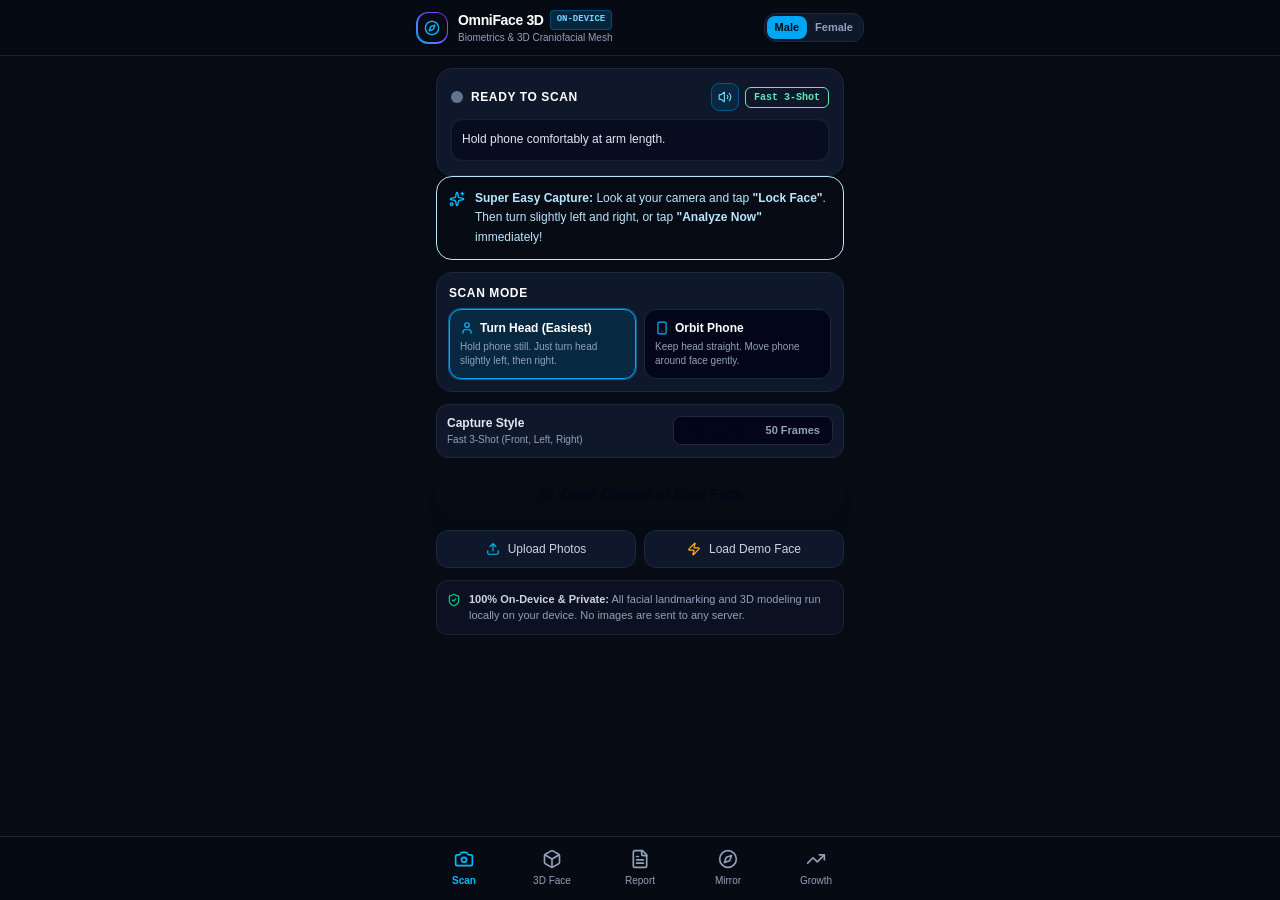
==== commit 00444b64: "//" ====
--- a/standalone.html
+++ b/standalone.html
@@ -17,36 +17,36 @@
   <meta property="og:description" content="Next-generation 3D craniofacial reconstruction, multi-angle sweep photogrammetry, Golden Ratio biometrics, and objective aesthetic geometry analysis." />
   <style>
 /*! tailwindcss v4.3.3 | MIT License | https://tailwindcss.com */
-@layer properties{@supports (((-webkit-hyphens:none)) and (not (margin-trim:inline))) or ((-moz-orient:inline) and (not (color:rgb(from red r g b)))){*,:before,:after,::backdrop{--tw-scale-x:1;--tw-scale-y:1;--tw-scale-z:1;--tw-rotate-x:initial;--tw-rotate-y:initial;--tw-rotate-z:initial;--tw-skew-x:initial;--tw-skew-y:initial;--tw-space-y-reverse:0;--tw-border-style:solid;--tw-gradient-position:initial;--tw-gradient-from:#0000;--tw-gradient-via:#0000;--tw-gradient-to:#0000;--tw-gradient-stops:initial;--tw-gradient-via-stops:initial;--tw-gradient-from-position:0%;--tw-gradient-via-position:50%;--tw-gradient-to-position:100%;--tw-leading:initial;--tw-font-weight:initial;--tw-tracking:initial;--tw-shadow:0 0 #0000;--tw-shadow-color:initial;--tw-shadow-alpha:100%;--tw-inset-shadow:0 0 #0000;--tw-inset-shadow-color:initial;--tw-inset-shadow-alpha:100%;--tw-ring-color:initial;--tw-ring-shadow:0 0 #0000;--tw-inset-ring-color:initial;--tw-inset-ring-shadow:0 0 #0000;--tw-ring-inset:initial;--tw-ring-offset-width:0px;--tw-ring-offset-color:#fff;--tw-ring-offset-shadow:0 0 #0000;--tw-blur:initial;--tw-brightness:initial;--tw-contrast:initial;--tw-grayscale:initial;--tw-hue-rotate:initial;--tw-invert:initial;--tw-opacity:initial;--tw-saturate:initial;--tw-sepia:initial;--tw-drop-shadow:initial;--tw-drop-shadow-color:initial;--tw-drop-shadow-alpha:100%;--tw-drop-shadow-size:initial;--tw-backdrop-blur:initial;--tw-backdrop-brightness:initial;--tw-backdrop-contrast:initial;--tw-backdrop-grayscale:initial;--tw-backdrop-hue-rotate:initial;--tw-backdrop-invert:initial;--tw-backdrop-opacity:initial;--tw-backdrop-saturate:initial;--tw-backdrop-sepia:initial}}}@layer theme{:root,:host{--font-sans:-apple-system, BlinkMacSystemFont, "Segoe UI", Roboto, "Helvetica Neue", "Noto Sans", Arial, sans-serif, "Apple Color Emoji", "Segoe UI Emoji", "Segoe UI Symbol", "Noto Color Emoji";--font-mono:ui-monospace, SFMono-Regular, Menlo, Monaco, Consolas, "Liberation Mono", "Courier New", monospace;--color-red-200:oklch(88.5% .062 18.334);--color-red-300:oklch(80.8% .114 19.571);--color-red-400:oklch(70.4% .191 22.216);--color-red-500:oklch(63.7% .237 25.331);--color-red-600:oklch(57.7% .245 27.325);--color-red-800:oklch(44.4% .177 26.899);--color-red-950:oklch(25.8% .092 26.042);--color-amber-300:oklch(87.9% .169 91.605);--color-amber-400:oklch(82.8% .189 84.429);--color-amber-500:oklch(76.9% .188 70.08);--color-amber-800:oklch(47.3% .137 46.201);--color-amber-950:oklch(27.9% .077 45.635);--color-emerald-300:oklch(84.5% .143 164.978);--color-emerald-400:oklch(76.5% .177 163.223);--color-emerald-700:oklch(50.8% .118 165.612);--color-emerald-800:oklch(43.2% .095 166.913);--color-emerald-950:oklch(26.2% .051 172.552);--color-sky-200:oklch(90.1% .058 230.902);--color-sky-300:oklch(82.8% .111 230.318);--color-sky-400:oklch(74.6% .16 232.661);--color-sky-500:oklch(68.5% .169 237.323);--color-sky-800:oklch(44.3% .11 240.79);--color-sky-950:oklch(29.3% .066 243.157);--color-indigo-500:oklch(58.5% .233 277.117);--color-indigo-950:oklch(25.7% .09 281.288);--color-purple-300:oklch(82.7% .119 306.383);--color-purple-400:oklch(71.4% .203 305.504);--color-purple-500:oklch(62.7% .265 303.9);--color-purple-600:oklch(55.8% .288 302.321);--color-purple-950:oklch(29.1% .149 302.717);--color-slate-100:oklch(96.8% .007 247.896);--color-slate-200:oklch(92.9% .013 255.508);--color-slate-300:oklch(86.9% .022 252.894);--color-slate-400:oklch(70.4% .04 256.788);--color-slate-500:oklch(55.4% .046 257.417);--color-slate-600:oklch(44.6% .043 257.281);--color-slate-700:oklch(37.2% .044 257.287);--color-slate-800:oklch(27.9% .041 260.031);--color-slate-900:oklch(20.8% .042 265.755);--color-slate-950:oklch(12.9% .042 264.695);--color-black:#000;--color-white:#fff;--spacing:.25rem;--container-sm:24rem;--container-md:28rem;--container-lg:32rem;--container-xl:36rem;--container-2xl:42rem;--text-xs:.75rem;--text-xs--line-height:calc(1 / .75);--text-sm:.875rem;--text-sm--line-height:calc(1.25 / .875);--text-base:1rem;--text-base--line-height:calc(1.5 / 1);--text-lg:1.125rem;--text-lg--line-height:calc(1.75 / 1.125);--text-xl:1.25rem;--text-xl--line-height:calc(1.75 / 1.25);--text-2xl:1.5rem;--text-2xl--line-height:calc(2 / 1.5);--text-4xl:2.25rem;--text-4xl--line-height:calc(2.5 / 2.25);--font-weight-medium:500;--font-weight-semibold:600;--font-weight-bold:700;--font-weight-black:900;--tracking-tight:-.025em;--tracking-wider:.05em;--leading-snug:1.375;--leading-relaxed:1.625;--radius-md:.375rem;--radius-lg:.5rem;--radius-xl:.75rem;--radius-2xl:1rem;--radius-3xl:1.5rem;--animate-spin:spin 1s linear infinite;--animate-ping:ping 1s cubic-bezier(0, 0, .2, 1) infinite;--animate-pulse:pulse 2s cubic-bezier(.4, 0, .6, 1) infinite;--blur-sm:8px;--blur-md:12px;--blur-lg:16px;--default-transition-duration:.15s;--default-transition-timing-function:cubic-bezier(.4, 0, .2, 1);--default-font-family:var(--font-sans);--default-mono-font-family:var(--font-mono)}}@layer base{*,:after,:before,::backdrop{box-sizing:border-box;border:0 solid;margin:0;padding:0}::file-selector-button{box-sizing:border-box;border:0 solid;margin:0;padding:0}html,:host{-webkit-text-size-adjust:100%;tab-size:4;line-height:1.5;font-family:var(--default-font-family,-apple-system, BlinkMacSystemFont, "Segoe UI", Roboto, "Helvetica Neue", "Noto Sans", Arial, sans-serif, "Apple Color Emoji", "Segoe UI Emoji", "Segoe UI Symbol", "Noto Color Emoji");font-feature-settings:var(--default-font-feature-settings,normal);font-variation-settings:var(--default-font-variation-settings,normal);-webkit-tap-highlight-color:transparent}hr{height:0;color:inherit;border-top-width:1px}abbr:where([title]){-webkit-text-decoration:underline dotted;text-decoration:underline dotted}h1,h2,h3,h4,h5,h6{font-size:inherit;font-weight:inherit}a{color:inherit;-webkit-text-decoration:inherit;-webkit-text-decoration:inherit;-webkit-text-decoration:inherit;-webkit-text-decoration:inherit;-webkit-text-decoration:inherit;-webkit-text-decoration:inherit;-webkit-text-decoration:inherit;-webkit-text-decoration:inherit;-webkit-text-decoration:inherit;text-decoration:inherit}b,strong{font-weight:bolder}code,kbd,samp,pre{font-family:var(--default-mono-font-family,ui-monospace, SFMono-Regular, Menlo, Monaco, Consolas, "Liberation Mono", "Courier New", monospace);font-feature-settings:var(--default-mono-font-feature-settings,normal);font-variation-settings:var(--default-mono-font-variation-settings,normal);font-size:1em}small{font-size:80%}sub,sup{vertical-align:baseline;font-size:75%;line-height:0;position:relative}sub{bottom:-.25em}sup{top:-.5em}table{text-indent:0;border-color:inherit;border-collapse:collapse}:-moz-focusring:where(:not(iframe)){outline:auto}progress{vertical-align:baseline}summary{display:list-item}ol,ul,menu{list-style:none}img,svg,video,canvas,audio,iframe,embed,object{vertical-align:middle;display:block}img,video{max-width:100%;height:auto}button,input,select,optgroup,textarea{font:inherit;font-feature-settings:inherit;font-variation-settings:inherit;letter-spacing:inherit;color:inherit;opacity:1;background-color:#0000;border-radius:0}::file-selector-button{font:inherit;font-feature-settings:inherit;font-variation-settings:inherit;letter-spacing:inherit;color:inherit;opacity:1;background-color:#0000;border-radius:0}:where(select:is([multiple],[size])) optgroup{font-weight:bolder}:where(select:is([multiple],[size])) optgroup option{padding-inline-start:20px}::file-selector-button{margin-inline-end:4px}::placeholder{opacity:1}@supports (not ((-webkit-appearance:-apple-pay-button))) or (contain-intrinsic-size:1px){::placeholder{color:currentColor}@supports (color:color-mix(in lab, red, red)){::placeholder{color:color-mix(in oklab, currentcolor 50%, transparent)}}}textarea{resize:vertical}::-webkit-search-decoration{-webkit-appearance:none}::-webkit-date-and-time-value{min-height:1lh;text-align:inherit}::-webkit-datetime-edit{display:inline-flex}::-webkit-datetime-edit-fields-wrapper{padding:0}::-webkit-datetime-edit{padding-block:0}::-webkit-datetime-edit-year-field{padding-block:0}::-webkit-datetime-edit-month-field{padding-block:0}::-webkit-datetime-edit-day-field{padding-block:0}::-webkit-datetime-edit-hour-field{padding-block:0}::-webkit-datetime-edit-minute-field{padding-block:0}::-webkit-datetime-edit-second-field{padding-block:0}::-webkit-datetime-edit-millisecond-field{padding-block:0}::-webkit-datetime-edit-meridiem-field{padding-block:0}::-webkit-calendar-picker-indicator{line-height:1}:-moz-ui-invalid{box-shadow:none}button,input:where([type=button],[type=reset],[type=submit]){appearance:button}::file-selector-button{appearance:button}::-webkit-inner-spin-button{height:auto}::-webkit-outer-spin-button{height:auto}[hidden]:where(:not([hidden=until-found])){display:none!important}}@layer components;@layer utilities{.pointer-events-none{pointer-events:none}.visible{visibility:visible}.visible\!{visibility:visible!important}.absolute{position:absolute}.fixed{position:fixed}.relative{position:relative}.static{position:static}.sticky{position:sticky}.inset-0{inset:0}.top-0{top:0}.top-3{top:calc(var(--spacing) * 3)}.top-4{top:calc(var(--spacing) * 4)}.right-0{right:0}.right-3{right:calc(var(--spacing) * 3)}.right-4{right:calc(var(--spacing) * 4)}.bottom-0{bottom:0}.bottom-3{bottom:calc(var(--spacing) * 3)}.bottom-20{bottom:calc(var(--spacing) * 20)}.left-0{left:0}.left-3{left:calc(var(--spacing) * 3)}.left-4{left:calc(var(--spacing) * 4)}.z-10{z-index:10}.z-40{z-index:40}.z-50{z-index:50}.container{width:100%}@media (width>=40rem){.container{max-width:40rem}}@media (width>=48rem){.container{max-width:48rem}}@media (width>=64rem){.container{max-width:64rem}}@media (width>=80rem){.container{max-width:80rem}}@media (width>=96rem){.container{max-width:96rem}}.mx-auto{margin-inline:auto}.my-4{margin-block:calc(var(--spacing) * 4)}.my-auto{margin-block:auto}.mt-0{margin-top:0}.mt-0\.5{margin-top:calc(var(--spacing) * .5)}.mt-1{margin-top:var(--spacing)}.mt-1\.5{margin-top:calc(var(--spacing) * 1.5)}.mt-2{margin-top:calc(var(--spacing) * 2)}.mt-2\.5{margin-top:calc(var(--spacing) * 2.5)}.mt-3{margin-top:calc(var(--spacing) * 3)}.mt-3\.5{margin-top:calc(var(--spacing) * 3.5)}.mt-4{margin-top:calc(var(--spacing) * 4)}.mr-1{margin-right:var(--spacing)}.mb-1{margin-bottom:var(--spacing)}.mb-1\.5{margin-bottom:calc(var(--spacing) * 1.5)}.mb-2{margin-bottom:calc(var(--spacing) * 2)}.mb-3{margin-bottom:calc(var(--spacing) * 3)}.mb-4{margin-bottom:calc(var(--spacing) * 4)}.block{display:block}.flex{display:flex}.grid{display:grid}.hidden{display:none}.inline{display:inline}.inline-block{display:inline-block}.inline-flex{display:inline-flex}.table{display:table}.aspect-\[3\/4\]{aspect-ratio:3/4}.aspect-\[4\/5\]{aspect-ratio:4/5}.h-2{height:calc(var(--spacing) * 2)}.h-2\.5{height:calc(var(--spacing) * 2.5)}.h-3{height:calc(var(--spacing) * 3)}.h-3\.5{height:calc(var(--spacing) * 3.5)}.h-4{height:calc(var(--spacing) * 4)}.h-5{height:calc(var(--spacing) * 5)}.h-8{height:calc(var(--spacing) * 8)}.h-9{height:calc(var(--spacing) * 9)}.h-10{height:calc(var(--spacing) * 10)}.h-12{height:calc(var(--spacing) * 12)}.h-20{height:calc(var(--spacing) * 20)}.h-full{height:100%}.max-h-\[500px\]{max-height:500px}.min-h-screen{min-height:100vh}.w-2{width:calc(var(--spacing) * 2)}.w-2\.5{width:calc(var(--spacing) * 2.5)}.w-3{width:calc(var(--spacing) * 3)}.w-3\.5{width:calc(var(--spacing) * 3.5)}.w-4{width:calc(var(--spacing) * 4)}.w-5{width:calc(var(--spacing) * 5)}.w-8{width:calc(var(--spacing) * 8)}.w-9{width:calc(var(--spacing) * 9)}.w-10{width:calc(var(--spacing) * 10)}.w-12{width:calc(var(--spacing) * 12)}.w-20{width:calc(var(--spacing) * 20)}.w-full{width:100%}.max-w-2xl{max-width:var(--container-2xl)}.max-w-lg{max-width:var(--container-lg)}.max-w-md{max-width:var(--container-md)}.max-w-sm{max-width:var(--container-sm)}.max-w-xl{max-width:var(--container-xl)}.flex-1{flex:1}.shrink-0{flex-shrink:0}.-scale-x-100{--tw-scale-x:calc(100% * -1);scale:var(--tw-scale-x) var(--tw-scale-y)}.transform{transform:var(--tw-rotate-x,) var(--tw-rotate-y,) var(--tw-rotate-z,) var(--tw-skew-x,) var(--tw-skew-y,)}.animate-ping{animation:var(--animate-ping)}.animate-pulse{animation:var(--animate-pulse)}.animate-spin{animation:var(--animate-spin)}.cursor-grab{cursor:grab}.cursor-pointer{cursor:pointer}.touch-none{touch-action:none}.resize{resize:both}.grid-cols-2{grid-template-columns:repeat(2,minmax(0,1fr))}.grid-cols-3{grid-template-columns:repeat(3,minmax(0,1fr))}.grid-cols-5{grid-template-columns:repeat(5,minmax(0,1fr))}.flex-col{flex-direction:column}.items-center{align-items:center}.items-start{align-items:flex-start}.justify-between{justify-content:space-between}.justify-center{justify-content:center}.gap-1{gap:var(--spacing)}.gap-1\.5{gap:calc(var(--spacing) * 1.5)}.gap-2{gap:calc(var(--spacing) * 2)}.gap-2\.5{gap:calc(var(--spacing) * 2.5)}.gap-3{gap:calc(var(--spacing) * 3)}.gap-4{gap:calc(var(--spacing) * 4)}.gap-5{gap:calc(var(--spacing) * 5)}.gap-6{gap:calc(var(--spacing) * 6)}:where(.space-y-2>:not(:last-child)){--tw-space-y-reverse:0;margin-block-start:calc(calc(var(--spacing) * 2) * var(--tw-space-y-reverse));margin-block-end:calc(calc(var(--spacing) * 2) * calc(1 - var(--tw-space-y-reverse)))}:where(.space-y-2\.5>:not(:last-child)){--tw-space-y-reverse:0;margin-block-start:calc(calc(var(--spacing) * 2.5) * var(--tw-space-y-reverse));margin-block-end:calc(calc(var(--spacing) * 2.5) * calc(1 - var(--tw-space-y-reverse)))}.overflow-hidden{overflow:hidden}.overflow-x-auto{overflow-x:auto}.rounded{border-radius:.25rem}.rounded-2xl{border-radius:var(--radius-2xl)}.rounded-3xl{border-radius:var(--radius-3xl)}.rounded-\[10px\]{border-radius:10px}.rounded-full{border-radius:2147483647px}.rounded-lg{border-radius:var(--radius-lg)}.rounded-md{border-radius:var(--radius-md)}.rounded-xl{border-radius:var(--radius-xl)}.border{border-style:var(--tw-border-style);border-width:1px}.border-t{border-top-style:var(--tw-border-style);border-top-width:1px}.border-b{border-bottom-style:var(--tw-border-style);border-bottom-width:1px}.border-amber-400{border-color:var(--color-amber-400)}.border-amber-800{border-color:var(--color-amber-800)}.border-emerald-700{border-color:var(--color-emerald-700)}.border-emerald-800{border-color:var(--color-emerald-800)}.border-purple-400{border-color:var(--color-purple-400)}.border-red-800{border-color:var(--color-red-800)}.border-sky-400{border-color:var(--color-sky-400)}.border-sky-400\/60{border-color:#00bcfe99}@supports (color:color-mix(in lab, red, red)){.border-sky-400\/60{border-color:color-mix(in oklab, var(--color-sky-400) 60%, transparent)}}.border-sky-500{border-color:var(--color-sky-500)}.border-sky-500\/30{border-color:#00a5ef4d}@supports (color:color-mix(in lab, red, red)){.border-sky-500\/30{border-color:color-mix(in oklab, var(--color-sky-500) 30%, transparent)}}.border-sky-500\/40{border-color:#00a5ef66}@supports (color:color-mix(in lab, red, red)){.border-sky-500\/40{border-color:color-mix(in oklab, var(--color-sky-500) 40%, transparent)}}.border-sky-800{border-color:var(--color-sky-800)}.border-sky-800\/60{border-color:#00598699}@supports (color:color-mix(in lab, red, red)){.border-sky-800\/60{border-color:color-mix(in oklab, var(--color-sky-800) 60%, transparent)}}.border-sky-800\/80{border-color:#005986cc}@supports (color:color-mix(in lab, red, red)){.border-sky-800\/80{border-color:color-mix(in oklab, var(--color-sky-800) 80%, transparent)}}.border-slate-700{border-color:var(--color-slate-700)}.border-slate-700\/60{border-color:#31415899}@supports (color:color-mix(in lab, red, red)){.border-slate-700\/60{border-color:color-mix(in oklab, var(--color-slate-700) 60%, transparent)}}.border-slate-700\/80{border-color:#314158cc}@supports (color:color-mix(in lab, red, red)){.border-slate-700\/80{border-color:color-mix(in oklab, var(--color-slate-700) 80%, transparent)}}.border-slate-800{border-color:var(--color-slate-800)}.border-slate-800\/60{border-color:#1d293d99}@supports (color:color-mix(in lab, red, red)){.border-slate-800\/60{border-color:color-mix(in oklab, var(--color-slate-800) 60%, transparent)}}.border-slate-800\/80{border-color:#1d293dcc}@supports (color:color-mix(in lab, red, red)){.border-slate-800\/80{border-color:color-mix(in oklab, var(--color-slate-800) 80%, transparent)}}.border-slate-800\/90{border-color:#1d293de6}@supports (color:color-mix(in lab, red, red)){.border-slate-800\/90{border-color:color-mix(in oklab, var(--color-slate-800) 90%, transparent)}}.bg-\[\#070b14\]{background-color:#070b14}.bg-\[\#070b14\]\/95{background-color:oklab(14.9994% -.00205025 -.0207038/.95)}.bg-\[\#090d16\]{background-color:#090d16}.bg-amber-400{background-color:var(--color-amber-400)}.bg-amber-500{background-color:var(--color-amber-500)}.bg-amber-500\/90{background-color:#f99c00e6}@supports (color:color-mix(in lab, red, red)){.bg-amber-500\/90{background-color:color-mix(in oklab, var(--color-amber-500) 90%, transparent)}}.bg-amber-950{background-color:var(--color-amber-950)}.bg-amber-950\/60{background-color:#46190199}@supports (color:color-mix(in lab, red, red)){.bg-amber-950\/60{background-color:color-mix(in oklab, var(--color-amber-950) 60%, transparent)}}.bg-black{background-color:var(--color-black)}.bg-black\/75{background-color:#000000bf}@supports (color:color-mix(in lab, red, red)){.bg-black\/75{background-color:color-mix(in oklab, var(--color-black) 75%, transparent)}}.bg-emerald-400{background-color:var(--color-emerald-400)}.bg-emerald-950{background-color:var(--color-emerald-950)}.bg-emerald-950\/50{background-color:#002c2280}@supports (color:color-mix(in lab, red, red)){.bg-emerald-950\/50{background-color:color-mix(in oklab, var(--color-emerald-950) 50%, transparent)}}.bg-emerald-950\/60{background-color:#002c2299}@supports (color:color-mix(in lab, red, red)){.bg-emerald-950\/60{background-color:color-mix(in oklab, var(--color-emerald-950) 60%, transparent)}}.bg-indigo-500{background-color:var(--color-indigo-500)}.bg-purple-500{background-color:var(--color-purple-500)}.bg-purple-950{background-color:var(--color-purple-950)}.bg-purple-950\/60{background-color:#3c036699}@supports (color:color-mix(in lab, red, red)){.bg-purple-950\/60{background-color:color-mix(in oklab, var(--color-purple-950) 60%, transparent)}}.bg-red-600{background-color:var(--color-red-600)}.bg-red-600\/90{background-color:#e40014e6}@supports (color:color-mix(in lab, red, red)){.bg-red-600\/90{background-color:color-mix(in oklab, var(--color-red-600) 90%, transparent)}}.bg-red-950{background-color:var(--color-red-950)}.bg-red-950\/60{background-color:#46080999}@supports (color:color-mix(in lab, red, red)){.bg-red-950\/60{background-color:color-mix(in oklab, var(--color-red-950) 60%, transparent)}}.bg-sky-400{background-color:var(--color-sky-400)}.bg-sky-500{background-color:var(--color-sky-500)}.bg-sky-500\/10{background-color:#00a5ef1a}@supports (color:color-mix(in lab, red, red)){.bg-sky-500\/10{background-color:color-mix(in oklab, var(--color-sky-500) 10%, transparent)}}.bg-sky-500\/20{background-color:#00a5ef33}@supports (color:color-mix(in lab, red, red)){.bg-sky-500\/20{background-color:color-mix(in oklab, var(--color-sky-500) 20%, transparent)}}.bg-sky-500\/90{background-color:#00a5efe6}@supports (color:color-mix(in lab, red, red)){.bg-sky-500\/90{background-color:color-mix(in oklab, var(--color-sky-500) 90%, transparent)}}.bg-sky-950{background-color:var(--color-sky-950)}.bg-sky-950\/60{background-color:#052f4a99}@supports (color:color-mix(in lab, red, red)){.bg-sky-950\/60{background-color:color-mix(in oklab, var(--color-sky-950) 60%, transparent)}}.bg-sky-950\/70{background-color:#052f4ab3}@supports (color:color-mix(in lab, red, red)){.bg-sky-950\/70{background-color:color-mix(in oklab, var(--color-sky-950) 70%, transparent)}}.bg-sky-950\/80{background-color:#052f4acc}@supports (color:color-mix(in lab, red, red)){.bg-sky-950\/80{background-color:color-mix(in oklab, var(--color-sky-950) 80%, transparent)}}.bg-slate-200{background-color:var(--color-slate-200)}.bg-slate-500{background-color:var(--color-slate-500)}.bg-slate-800{background-color:var(--color-slate-800)}.bg-slate-900{background-color:var(--color-slate-900)}.bg-slate-900\/60{background-color:#0f172b99}@supports (color:color-mix(in lab, red, red)){.bg-slate-900\/60{background-color:color-mix(in oklab, var(--color-slate-900) 60%, transparent)}}.bg-slate-900\/80{background-color:#0f172bcc}@supports (color:color-mix(in lab, red, red)){.bg-slate-900\/80{background-color:color-mix(in oklab, var(--color-slate-900) 80%, transparent)}}.bg-slate-900\/90{background-color:#0f172be6}@supports (color:color-mix(in lab, red, red)){.bg-slate-900\/90{background-color:color-mix(in oklab, var(--color-slate-900) 90%, transparent)}}.bg-slate-950{background-color:var(--color-slate-950)}.bg-slate-950\/50{background-color:#02061880}@supports (color:color-mix(in lab, red, red)){.bg-slate-950\/50{background-color:color-mix(in oklab, var(--color-slate-950) 50%, transparent)}}.bg-slate-950\/60{background-color:#02061899}@supports (color:color-mix(in lab, red, red)){.bg-slate-950\/60{background-color:color-mix(in oklab, var(--color-slate-950) 60%, transparent)}}.bg-slate-950\/70{background-color:#020618b3}@supports (color:color-mix(in lab, red, red)){.bg-slate-950\/70{background-color:color-mix(in oklab, var(--color-slate-950) 70%, transparent)}}.bg-slate-950\/80{background-color:#020618cc}@supports (color:color-mix(in lab, red, red)){.bg-slate-950\/80{background-color:color-mix(in oklab, var(--color-slate-950) 80%, transparent)}}.bg-slate-950\/85{background-color:#020618d9}@supports (color:color-mix(in lab, red, red)){.bg-slate-950\/85{background-color:color-mix(in oklab, var(--color-slate-950) 85%, transparent)}}.bg-gradient-to-br{--tw-gradient-position:to bottom right in oklab;background-image:linear-gradient(var(--tw-gradient-stops))}.bg-gradient-to-r{--tw-gradient-position:to right in oklab;background-image:linear-gradient(var(--tw-gradient-stops))}.bg-gradient-to-tr{--tw-gradient-position:to top right in oklab;background-image:linear-gradient(var(--tw-gradient-stops))}.from-sky-500{--tw-gradient-from:var(--color-sky-500);--tw-gradient-stops:var(--tw-gradient-via-stops,var(--tw-gradient-position), var(--tw-gradient-from) var(--tw-gradient-from-position), var(--tw-gradient-to) var(--tw-gradient-to-position))}.from-slate-900{--tw-gradient-from:var(--color-slate-900);--tw-gradient-stops:var(--tw-gradient-via-stops,var(--tw-gradient-position), var(--tw-gradient-from) var(--tw-gradient-from-position), var(--tw-gradient-to) var(--tw-gradient-to-position))}.via-indigo-500{--tw-gradient-via:var(--color-indigo-500);--tw-gradient-via-stops:var(--tw-gradient-position), var(--tw-gradient-from) var(--tw-gradient-from-position), var(--tw-gradient-via) var(--tw-gradient-via-position), var(--tw-gradient-to) var(--tw-gradient-to-position);--tw-gradient-stops:var(--tw-gradient-via-stops)}.via-slate-900{--tw-gradient-via:var(--color-slate-900);--tw-gradient-via-stops:var(--tw-gradient-position), var(--tw-gradient-from) var(--tw-gradient-from-position), var(--tw-gradient-via) var(--tw-gradient-via-position), var(--tw-gradient-to) var(--tw-gradient-to-position);--tw-gradient-stops:var(--tw-gradient-via-stops)}.to-indigo-950{--tw-gradient-to:var(--color-indigo-950);--tw-gradient-stops:var(--tw-gradient-via-stops,var(--tw-gradient-position), var(--tw-gradient-from) var(--tw-gradient-from-position), var(--tw-gradient-to) var(--tw-gradient-to-position))}.to-indigo-950\/80{--tw-gradient-to:#1e1a4dcc}@supports (color:color-mix(in lab, red, red)){.to-indigo-950\/80{--tw-gradient-to:color-mix(in oklab, var(--color-indigo-950) 80%, transparent)}}.to-indigo-950\/80{--tw-gradient-stops:var(--tw-gradient-via-stops,var(--tw-gradient-position), var(--tw-gradient-from) var(--tw-gradient-from-position), var(--tw-gradient-to) var(--tw-gradient-to-position))}.to-purple-600{--tw-gradient-to:var(--color-purple-600);--tw-gradient-stops:var(--tw-gradient-via-stops,var(--tw-gradient-position), var(--tw-gradient-from) var(--tw-gradient-from-position), var(--tw-gradient-to) var(--tw-gradient-to-position))}.object-cover{object-fit:cover}.p-0{padding:0}.p-0\.5{padding:calc(var(--spacing) * .5)}.p-1{padding:var(--spacing)}.p-1\.5{padding:calc(var(--spacing) * 1.5)}.p-2{padding:calc(var(--spacing) * 2)}.p-2\.5{padding:calc(var(--spacing) * 2.5)}.p-3{padding:calc(var(--spacing) * 3)}.p-3\.5{padding:calc(var(--spacing) * 3.5)}.p-4{padding:calc(var(--spacing) * 4)}.p-5{padding:calc(var(--spacing) * 5)}.p-6{padding:calc(var(--spacing) * 6)}.p-8{padding:calc(var(--spacing) * 8)}.p-\[1\.5px\]{padding:1.5px}.px-1{padding-inline:var(--spacing)}.px-1\.5{padding-inline:calc(var(--spacing) * 1.5)}.px-2{padding-inline:calc(var(--spacing) * 2)}.px-2\.5{padding-inline:calc(var(--spacing) * 2.5)}.px-3{padding-inline:calc(var(--spacing) * 3)}.px-3\.5{padding-inline:calc(var(--spacing) * 3.5)}.px-4{padding-inline:calc(var(--spacing) * 4)}.py-0{padding-block:0}.py-0\.5{padding-block:calc(var(--spacing) * .5)}.py-1{padding-block:var(--spacing)}.py-1\.5{padding-block:calc(var(--spacing) * 1.5)}.py-2{padding-block:calc(var(--spacing) * 2)}.py-2\.5{padding-block:calc(var(--spacing) * 2.5)}.py-3{padding-block:calc(var(--spacing) * 3)}.py-3\.5{padding-block:calc(var(--spacing) * 3.5)}.py-4{padding-block:calc(var(--spacing) * 4)}.pt-1{padding-top:var(--spacing)}.pb-1{padding-bottom:var(--spacing)}.pb-2{padding-bottom:calc(var(--spacing) * 2)}.pb-2\.5{padding-bottom:calc(var(--spacing) * 2.5)}.pb-3{padding-bottom:calc(var(--spacing) * 3)}.pb-3\.5{padding-bottom:calc(var(--spacing) * 3.5)}.pb-20{padding-bottom:calc(var(--spacing) * 20)}.text-center{text-align:center}.text-left{text-align:left}.text-right{text-align:right}.font-mono{font-family:var(--font-mono)}.font-sans{font-family:var(--font-sans)}.text-2xl{font-size:var(--text-2xl);line-height:var(--tw-leading,var(--text-2xl--line-height))}.text-4xl{font-size:var(--text-4xl);line-height:var(--tw-leading,var(--text-4xl--line-height))}.text-base{font-size:var(--text-base);line-height:var(--tw-leading,var(--text-base--line-height))}.text-lg{font-size:var(--text-lg);line-height:var(--tw-leading,var(--text-lg--line-height))}.text-sm{font-size:var(--text-sm);line-height:var(--tw-leading,var(--text-sm--line-height))}.text-xl{font-size:var(--text-xl);line-height:var(--tw-leading,var(--text-xl--line-height))}.text-xs{font-size:var(--text-xs);line-height:var(--tw-leading,var(--text-xs--line-height))}.text-\[9px\]{font-size:9px}.text-\[10px\]{font-size:10px}.text-\[11px\]{font-size:11px}.leading-relaxed{--tw-leading:var(--leading-relaxed);line-height:var(--leading-relaxed)}.leading-snug{--tw-leading:var(--leading-snug);line-height:var(--leading-snug)}.font-black{--tw-font-weight:var(--font-weight-black);font-weight:var(--font-weight-black)}.font-bold{--tw-font-weight:var(--font-weight-bold);font-weight:var(--font-weight-bold)}.font-medium{--tw-font-weight:var(--font-weight-medium);font-weight:var(--font-weight-medium)}.font-semibold{--tw-font-weight:var(--font-weight-semibold);font-weight:var(--font-weight-semibold)}.tracking-tight{--tw-tracking:var(--tracking-tight);letter-spacing:var(--tracking-tight)}.tracking-wider{--tw-tracking:var(--tracking-wider);letter-spacing:var(--tracking-wider)}.whitespace-nowrap{white-space:nowrap}.text-amber-300{color:var(--color-amber-300)}.text-amber-400{color:var(--color-amber-400)}.text-emerald-300{color:var(--color-emerald-300)}.text-emerald-400{color:var(--color-emerald-400)}.text-purple-300{color:var(--color-purple-300)}.text-purple-400{color:var(--color-purple-400)}.text-red-200{color:var(--color-red-200)}.text-red-400{color:var(--color-red-400)}.text-sky-200{color:var(--color-sky-200)}.text-sky-300{color:var(--color-sky-300)}.text-sky-400{color:var(--color-sky-400)}.text-slate-100{color:var(--color-slate-100)}.text-slate-200{color:var(--color-slate-200)}.text-slate-300{color:var(--color-slate-300)}.text-slate-400{color:var(--color-slate-400)}.text-slate-500{color:var(--color-slate-500)}.text-slate-600{color:var(--color-slate-600)}.text-slate-950{color:var(--color-slate-950)}.text-white{color:var(--color-white)}.capitalize{text-transform:capitalize}.lowercase{text-transform:lowercase}.uppercase{text-transform:uppercase}.italic{font-style:italic}.shadow{--tw-shadow:0 1px 3px 0 var(--tw-shadow-color,#0000001a), 0 1px 2px -1px var(--tw-shadow-color,#0000001a);box-shadow:var(--tw-inset-shadow), var(--tw-inset-ring-shadow), var(--tw-ring-offset-shadow), var(--tw-ring-shadow), var(--tw-shadow)}.shadow-2xl{--tw-shadow:0 25px 50px -12px var(--tw-shadow-color,#00000040);box-shadow:var(--tw-inset-shadow), var(--tw-inset-ring-shadow), var(--tw-ring-offset-shadow), var(--tw-ring-shadow), var(--tw-shadow)}.shadow-lg{--tw-shadow:0 10px 15px -3px var(--tw-shadow-color,#0000001a), 0 4px 6px -4px var(--tw-shadow-color,#0000001a);box-shadow:var(--tw-inset-shadow), var(--tw-inset-ring-shadow), var(--tw-ring-offset-shadow), var(--tw-ring-shadow), var(--tw-shadow)}.shadow-md{--tw-shadow:0 4px 6px -1px var(--tw-shadow-color,#0000001a), 0 2px 4px -2px var(--tw-shadow-color,#0000001a);box-shadow:var(--tw-inset-shadow), var(--tw-inset-ring-shadow), var(--tw-ring-offset-shadow), var(--tw-ring-shadow), var(--tw-shadow)}.shadow-sm{--tw-shadow:0 1px 3px 0 var(--tw-shadow-color,#0000001a), 0 1px 2px -1px var(--tw-shadow-color,#0000001a);box-shadow:var(--tw-inset-shadow), var(--tw-inset-ring-shadow), var(--tw-ring-offset-shadow), var(--tw-ring-shadow), var(--tw-shadow)}.shadow-xl{--tw-shadow:0 20px 25px -5px var(--tw-shadow-color,#0000001a), 0 8px 10px -6px var(--tw-shadow-color,#0000001a);box-shadow:var(--tw-inset-shadow), var(--tw-inset-ring-shadow), var(--tw-ring-offset-shadow), var(--tw-ring-shadow), var(--tw-shadow)}.ring,.ring-1{--tw-ring-shadow:var(--tw-ring-inset,) 0 0 0 calc(1px + var(--tw-ring-offset-width)) var(--tw-ring-color,currentcolor);box-shadow:var(--tw-inset-shadow), var(--tw-inset-ring-shadow), var(--tw-ring-offset-shadow), var(--tw-ring-shadow), var(--tw-shadow)}.shadow-sky-500{--tw-shadow-color:oklch(68.5% .169 237.323)}@supports (color:color-mix(in lab, red, red)){.shadow-sky-500{--tw-shadow-color:color-mix(in oklab, var(--color-sky-500) var(--tw-shadow-alpha), transparent)}}.shadow-sky-500\/20{--tw-shadow-color:#00a5ef33}@supports (color:color-mix(in lab, red, red)){.shadow-sky-500\/20{--tw-shadow-color:color-mix(in oklab, color-mix(in oklab, var(--color-sky-500) 20%, transparent) var(--tw-shadow-alpha), transparent)}}.shadow-sky-950{--tw-shadow-color:oklch(29.3% .066 243.157)}@supports (color:color-mix(in lab, red, red)){.shadow-sky-950{--tw-shadow-color:color-mix(in oklab, var(--color-sky-950) var(--tw-shadow-alpha), transparent)}}.ring-amber-400{--tw-ring-color:var(--color-amber-400)}.ring-amber-400\/50{--tw-ring-color:#fcbb0080}@supports (color:color-mix(in lab, red, red)){.ring-amber-400\/50{--tw-ring-color:color-mix(in oklab, var(--color-amber-400) 50%, transparent)}}.ring-purple-400{--tw-ring-color:var(--color-purple-400)}.ring-purple-400\/50{--tw-ring-color:#c07eff80}@supports (color:color-mix(in lab, red, red)){.ring-purple-400\/50{--tw-ring-color:color-mix(in oklab, var(--color-purple-400) 50%, transparent)}}.ring-sky-400{--tw-ring-color:var(--color-sky-400)}.ring-sky-400\/50{--tw-ring-color:#00bcfe80}@supports (color:color-mix(in lab, red, red)){.ring-sky-400\/50{--tw-ring-color:color-mix(in oklab, var(--color-sky-400) 50%, transparent)}}.ring-sky-500{--tw-ring-color:var(--color-sky-500)}.ring-sky-500\/50{--tw-ring-color:#00a5ef80}@supports (color:color-mix(in lab, red, red)){.ring-sky-500\/50{--tw-ring-color:color-mix(in oklab, var(--color-sky-500) 50%, transparent)}}.blur{--tw-blur:blur(8px);filter:var(--tw-blur,) var(--tw-brightness,) var(--tw-contrast,) var(--tw-grayscale,) var(--tw-hue-rotate,) var(--tw-invert,) var(--tw-saturate,) var(--tw-sepia,) var(--tw-drop-shadow,)}.filter{filter:var(--tw-blur,) var(--tw-brightness,) var(--tw-contrast,) var(--tw-grayscale,) var(--tw-hue-rotate,) var(--tw-invert,) var(--tw-saturate,) var(--tw-sepia,) var(--tw-drop-shadow,)}.filter\!{filter:var(--tw-blur,) var(--tw-brightness,) var(--tw-contrast,) var(--tw-grayscale,) var(--tw-hue-rotate,) var(--tw-invert,) var(--tw-saturate,) var(--tw-sepia,) var(--tw-drop-shadow,)!important}.backdrop-blur-lg{--tw-backdrop-blur:blur(var(--blur-lg));-webkit-backdrop-filter:var(--tw-backdrop-blur,) var(--tw-backdrop-brightness,) var(--tw-backdrop-contrast,) var(--tw-backdrop-grayscale,) var(--tw-backdrop-hue-rotate,) var(--tw-backdrop-invert,) var(--tw-backdrop-opacity,) var(--tw-backdrop-saturate,) var(--tw-backdrop-sepia,);backdrop-filter:var(--tw-backdrop-blur,) var(--tw-backdrop-brightness,) var(--tw-backdrop-contrast,) var(--tw-backdrop-grayscale,) var(--tw-backdrop-hue-rotate,) var(--tw-backdrop-invert,) var(--tw-backdrop-opacity,) var(--tw-backdrop-saturate,) var(--tw-backdrop-sepia,)}.backdrop-blur-md{--tw-backdrop-blur:blur(var(--blur-md));-webkit-backdrop-filter:var(--tw-backdrop-blur,) var(--tw-backdrop-brightness,) var(--tw-backdrop-contrast,) var(--tw-backdrop-grayscale,) var(--tw-backdrop-hue-rotate,) var(--tw-backdrop-invert,) var(--tw-backdrop-opacity,) var(--tw-backdrop-saturate,) var(--tw-backdrop-sepia,);backdrop-filter:var(--tw-backdrop-blur,) var(--tw-backdrop-brightness,) var(--tw-backdrop-contrast,) var(--tw-backdrop-grayscale,) var(--tw-backdrop-hue-rotate,) var(--tw-backdrop-invert,) var(--tw-backdrop-opacity,) var(--tw-backdrop-saturate,) var(--tw-backdrop-sepia,)}.backdrop-blur-sm{--tw-backdrop-blur:blur(var(--blur-sm));-webkit-backdrop-filter:var(--tw-backdrop-blur,) var(--tw-backdrop-brightness,) var(--tw-backdrop-contrast,) var(--tw-backdrop-grayscale,) var(--tw-backdrop-hue-rotate,) var(--tw-backdrop-invert,) var(--tw-backdrop-opacity,) var(--tw-backdrop-saturate,) var(--tw-backdrop-sepia,);backdrop-filter:var(--tw-backdrop-blur,) var(--tw-backdrop-brightness,) var(--tw-backdrop-contrast,) var(--tw-backdrop-grayscale,) var(--tw-backdrop-hue-rotate,) var(--tw-backdrop-invert,) var(--tw-backdrop-opacity,) var(--tw-backdrop-saturate,) var(--tw-backdrop-sepia,)}.transition{transition-property:color,background-color,border-color,outline-color,text-decoration-color,fill,stroke,--tw-gradient-from,--tw-gradient-via,--tw-gradient-to,opacity,box-shadow,transform,translate,scale,rotate,filter,-webkit-backdrop-filter,backdrop-filter,display,content-visibility,overlay,pointer-events;transition-timing-function:var(--tw-ease,var(--default-transition-timing-function));transition-duration:var(--tw-duration,var(--default-transition-duration))}.select-none{-webkit-user-select:none;user-select:none}.selection\:bg-sky-500\/30 ::selection{background-color:#00a5ef4d}@supports (color:color-mix(in lab, red, red)){.selection\:bg-sky-500\/30 ::selection{background-color:color-mix(in oklab, var(--color-sky-500) 30%, transparent)}}.selection\:bg-sky-500\/30::selection{background-color:#00a5ef4d}@supports (color:color-mix(in lab, red, red)){.selection\:bg-sky-500\/30::selection{background-color:color-mix(in oklab, var(--color-sky-500) 30%, transparent)}}.selection\:text-white ::selection{color:var(--color-white)}.selection\:text-white::selection{color:var(--color-white)}@media (hover:hover){.hover\:border-slate-700:hover{border-color:var(--color-slate-700)}.hover\:bg-red-500:hover{background-color:var(--color-red-500)}.hover\:bg-sky-400:hover{background-color:var(--color-sky-400)}.hover\:bg-sky-500\/20:hover{background-color:#00a5ef33}@supports (color:color-mix(in lab, red, red)){.hover\:bg-sky-500\/20:hover{background-color:color-mix(in oklab, var(--color-sky-500) 20%, transparent)}}.hover\:bg-slate-700:hover{background-color:var(--color-slate-700)}.hover\:bg-slate-800:hover{background-color:var(--color-slate-800)}.hover\:bg-slate-800\/40:hover{background-color:#1d293d66}@supports (color:color-mix(in lab, red, red)){.hover\:bg-slate-800\/40:hover{background-color:color-mix(in oklab, var(--color-slate-800) 40%, transparent)}}.hover\:bg-slate-800\/50:hover{background-color:#1d293d80}@supports (color:color-mix(in lab, red, red)){.hover\:bg-slate-800\/50:hover{background-color:color-mix(in oklab, var(--color-slate-800) 50%, transparent)}}.hover\:bg-slate-900:hover{background-color:var(--color-slate-900)}.hover\:text-red-300:hover{color:var(--color-red-300)}.hover\:text-slate-200:hover{color:var(--color-slate-200)}.hover\:text-slate-300:hover{color:var(--color-slate-300)}.hover\:text-white:hover{color:var(--color-white)}.hover\:opacity-95:hover{opacity:.95}}.active\:scale-95:active{--tw-scale-x:95%;--tw-scale-y:95%;--tw-scale-z:95%;scale:var(--tw-scale-x) var(--tw-scale-y)}.active\:scale-\[0\.99\]:active{scale:.99}.active\:cursor-grabbing:active{cursor:grabbing}@media (width>=40rem){.sm\:grid-cols-4{grid-template-columns:repeat(4,minmax(0,1fr))}}}@property --tw-scale-x{syntax:"*";inherits:false;initial-value:1}@property --tw-scale-y{syntax:"*";inherits:false;initial-value:1}@property --tw-scale-z{syntax:"*";inherits:false;initial-value:1}@property --tw-rotate-x{syntax:"*";inherits:false}@property --tw-rotate-y{syntax:"*";inherits:false}@property --tw-rotate-z{syntax:"*";inherits:false}@property --tw-skew-x{syntax:"*";inherits:false}@property --tw-skew-y{syntax:"*";inherits:false}@property --tw-space-y-reverse{syntax:"*";inherits:false;initial-value:0}@property --tw-border-style{syntax:"*";inherits:false;initial-value:solid}@property --tw-gradient-position{syntax:"*";inherits:false}@property --tw-gradient-from{syntax:"<color>";inherits:false;initial-value:#0000}@property --tw-gradient-via{syntax:"<color>";inherits:false;initial-value:#0000}@property --tw-gradient-to{syntax:"<color>";inherits:false;initial-value:#0000}@property --tw-gradient-stops{syntax:"*";inherits:false}@property --tw-gradient-via-stops{syntax:"*";inherits:false}@property --tw-gradient-from-position{syntax:"<length-percentage>";inherits:false;initial-value:0%}@property --tw-gradient-via-position{syntax:"<length-percentage>";inherits:false;initial-value:50%}@property --tw-gradient-to-position{syntax:"<length-percentage>";inherits:false;initial-value:100%}@property --tw-leading{syntax:"*";inherits:false}@property --tw-font-weight{syntax:"*";inherits:false}@property --tw-tracking{syntax:"*";inherits:false}@property --tw-shadow{syntax:"*";inherits:false;initial-value:0 0 #0000}@property --tw-shadow-color{syntax:"*";inherits:false}@property --tw-shadow-alpha{syntax:"<percentage>";inherits:false;initial-value:100%}@property --tw-inset-shadow{syntax:"*";inherits:false;initial-value:0 0 #0000}@property --tw-inset-shadow-color{syntax:"*";inherits:false}@property --tw-inset-shadow-alpha{syntax:"<percentage>";inherits:false;initial-value:100%}@property --tw-ring-color{syntax:"*";inherits:false}@property --tw-ring-shadow{syntax:"*";inherits:false;initial-value:0 0 #0000}@property --tw-inset-ring-color{syntax:"*";inherits:false}@property --tw-inset-ring-shadow{syntax:"*";inherits:false;initial-value:0 0 #0000}@property --tw-ring-inset{syntax:"*";inherits:false}@property --tw-ring-offset-width{syntax:"<length>";inherits:false;initial-value:0}@property --tw-ring-offset-color{syntax:"*";inherits:false;initial-value:#fff}@property --tw-ring-offset-shadow{syntax:"*";inherits:false;initial-value:0 0 #0000}@property --tw-blur{syntax:"*";inherits:false}@property --tw-brightness{syntax:"*";inherits:false}@property --tw-contrast{syntax:"*";inherits:false}@property --tw-grayscale{syntax:"*";inherits:false}@property --tw-hue-rotate{syntax:"*";inherits:false}@property --tw-invert{syntax:"*";inherits:false}@property --tw-opacity{syntax:"*";inherits:false}@property --tw-saturate{syntax:"*";inherits:false}@property --tw-sepia{syntax:"*";inherits:false}@property --tw-drop-shadow{syntax:"*";inherits:false}@property --tw-drop-shadow-color{syntax:"*";inherits:false}@property --tw-drop-shadow-alpha{syntax:"<percentage>";inherits:false;initial-value:100%}@property --tw-drop-shadow-size{syntax:"*";inherits:false}@property --tw-backdrop-blur{syntax:"*";inherits:false}@property --tw-backdrop-brightness{syntax:"*";inherits:false}@property --tw-backdrop-contrast{syntax:"*";inherits:false}@property --tw-backdrop-grayscale{syntax:"*";inherits:false}@property --tw-backdrop-hue-rotate{syntax:"*";inherits:false}@property --tw-backdrop-invert{syntax:"*";inherits:false}@property --tw-backdrop-opacity{syntax:"*";inherits:false}@property --tw-backdrop-saturate{syntax:"*";inherits:false}@property --tw-backdrop-sepia{syntax:"*";inherits:false}@keyframes spin{to{transform:rotate(360deg)}}@keyframes ping{75%,to{opacity:0;transform:scale(2)}}@keyframes pulse{50%{opacity:.5}}
+@layer properties{@supports (((-webkit-hyphens:none)) and (not (margin-trim:inline))) or ((-moz-orient:inline) and (not (color:rgb(from red r g b)))){*,:before,:after,::backdrop{--tw-scale-x:1;--tw-scale-y:1;--tw-scale-z:1;--tw-rotate-x:initial;--tw-rotate-y:initial;--tw-rotate-z:initial;--tw-skew-x:initial;--tw-skew-y:initial;--tw-space-y-reverse:0;--tw-border-style:solid;--tw-gradient-position:initial;--tw-gradient-from:#0000;--tw-gradient-via:#0000;--tw-gradient-to:#0000;--tw-gradient-stops:initial;--tw-gradient-via-stops:initial;--tw-gradient-from-position:0%;--tw-gradient-via-position:50%;--tw-gradient-to-position:100%;--tw-leading:initial;--tw-font-weight:initial;--tw-tracking:initial;--tw-shadow:0 0 #0000;--tw-shadow-color:initial;--tw-shadow-alpha:100%;--tw-inset-shadow:0 0 #0000;--tw-inset-shadow-color:initial;--tw-inset-shadow-alpha:100%;--tw-ring-color:initial;--tw-ring-shadow:0 0 #0000;--tw-inset-ring-color:initial;--tw-inset-ring-shadow:0 0 #0000;--tw-ring-inset:initial;--tw-ring-offset-width:0px;--tw-ring-offset-color:#fff;--tw-ring-offset-shadow:0 0 #0000;--tw-blur:initial;--tw-brightness:initial;--tw-contrast:initial;--tw-grayscale:initial;--tw-hue-rotate:initial;--tw-invert:initial;--tw-opacity:initial;--tw-saturate:initial;--tw-sepia:initial;--tw-drop-shadow:initial;--tw-drop-shadow-color:initial;--tw-drop-shadow-alpha:100%;--tw-drop-shadow-size:initial;--tw-backdrop-blur:initial;--tw-backdrop-brightness:initial;--tw-backdrop-contrast:initial;--tw-backdrop-grayscale:initial;--tw-backdrop-hue-rotate:initial;--tw-backdrop-invert:initial;--tw-backdrop-opacity:initial;--tw-backdrop-saturate:initial;--tw-backdrop-sepia:initial}}}@layer theme{:root,:host{--font-sans:-apple-system, BlinkMacSystemFont, "Segoe UI", Roboto, "Helvetica Neue", "Noto Sans", Arial, sans-serif, "Apple Color Emoji", "Segoe UI Emoji", "Segoe UI Symbol", "Noto Color Emoji";--font-mono:ui-monospace, SFMono-Regular, Menlo, Monaco, Consolas, "Liberation Mono", "Courier New", monospace;--color-red-200:oklch(88.5% .062 18.334);--color-red-300:oklch(80.8% .114 19.571);--color-red-400:oklch(70.4% .191 22.216);--color-red-500:oklch(63.7% .237 25.331);--color-red-600:oklch(57.7% .245 27.325);--color-red-800:oklch(44.4% .177 26.899);--color-red-950:oklch(25.8% .092 26.042);--color-amber-300:oklch(87.9% .169 91.605);--color-amber-400:oklch(82.8% .189 84.429);--color-amber-500:oklch(76.9% .188 70.08);--color-amber-800:oklch(47.3% .137 46.201);--color-amber-950:oklch(27.9% .077 45.635);--color-emerald-300:oklch(84.5% .143 164.978);--color-emerald-400:oklch(76.5% .177 163.223);--color-emerald-700:oklch(50.8% .118 165.612);--color-emerald-800:oklch(43.2% .095 166.913);--color-emerald-950:oklch(26.2% .051 172.552);--color-sky-200:oklch(90.1% .058 230.902);--color-sky-300:oklch(82.8% .111 230.318);--color-sky-400:oklch(74.6% .16 232.661);--color-sky-500:oklch(68.5% .169 237.323);--color-sky-800:oklch(44.3% .11 240.79);--color-sky-950:oklch(29.3% .066 243.157);--color-indigo-500:oklch(58.5% .233 277.117);--color-indigo-950:oklch(25.7% .09 281.288);--color-purple-300:oklch(82.7% .119 306.383);--color-purple-400:oklch(71.4% .203 305.504);--color-purple-500:oklch(62.7% .265 303.9);--color-purple-600:oklch(55.8% .288 302.321);--color-purple-950:oklch(29.1% .149 302.717);--color-slate-100:oklch(96.8% .007 247.896);--color-slate-200:oklch(92.9% .013 255.508);--color-slate-300:oklch(86.9% .022 252.894);--color-slate-400:oklch(70.4% .04 256.788);--color-slate-500:oklch(55.4% .046 257.417);--color-slate-600:oklch(44.6% .043 257.281);--color-slate-700:oklch(37.2% .044 257.287);--color-slate-800:oklch(27.9% .041 260.031);--color-slate-900:oklch(20.8% .042 265.755);--color-slate-950:oklch(12.9% .042 264.695);--color-black:#000;--color-white:#fff;--spacing:.25rem;--container-sm:24rem;--container-md:28rem;--container-lg:32rem;--container-xl:36rem;--container-2xl:42rem;--text-xs:.75rem;--text-xs--line-height:calc(1 / .75);--text-sm:.875rem;--text-sm--line-height:calc(1.25 / .875);--text-base:1rem;--text-base--line-height:calc(1.5 / 1);--text-lg:1.125rem;--text-lg--line-height:calc(1.75 / 1.125);--text-xl:1.25rem;--text-xl--line-height:calc(1.75 / 1.25);--text-2xl:1.5rem;--text-2xl--line-height:calc(2 / 1.5);--text-4xl:2.25rem;--text-4xl--line-height:calc(2.5 / 2.25);--font-weight-medium:500;--font-weight-semibold:600;--font-weight-bold:700;--font-weight-black:900;--tracking-tight:-.025em;--tracking-wider:.05em;--leading-snug:1.375;--leading-relaxed:1.625;--radius-md:.375rem;--radius-lg:.5rem;--radius-xl:.75rem;--radius-2xl:1rem;--radius-3xl:1.5rem;--animate-spin:spin 1s linear infinite;--animate-ping:ping 1s cubic-bezier(0, 0, .2, 1) infinite;--animate-pulse:pulse 2s cubic-bezier(.4, 0, .6, 1) infinite;--blur-sm:8px;--blur-md:12px;--blur-lg:16px;--default-transition-duration:.15s;--default-transition-timing-function:cubic-bezier(.4, 0, .2, 1);--default-font-family:var(--font-sans);--default-mono-font-family:var(--font-mono)}}@layer base{*,:after,:before,::backdrop{box-sizing:border-box;border:0 solid;margin:0;padding:0}::file-selector-button{box-sizing:border-box;border:0 solid;margin:0;padding:0}html,:host{-webkit-text-size-adjust:100%;tab-size:4;line-height:1.5;font-family:var(--default-font-family,-apple-system, BlinkMacSystemFont, "Segoe UI", Roboto, "Helvetica Neue", "Noto Sans", Arial, sans-serif, "Apple Color Emoji", "Segoe UI Emoji", "Segoe UI Symbol", "Noto Color Emoji");font-feature-settings:var(--default-font-feature-settings,normal);font-variation-settings:var(--default-font-variation-settings,normal);-webkit-tap-highlight-color:transparent}hr{height:0;color:inherit;border-top-width:1px}abbr:where([title]){-webkit-text-decoration:underline dotted;text-decoration:underline dotted}h1,h2,h3,h4,h5,h6{font-size:inherit;font-weight:inherit}a{color:inherit;-webkit-text-decoration:inherit;-webkit-text-decoration:inherit;-webkit-text-decoration:inherit;-webkit-text-decoration:inherit;-webkit-text-decoration:inherit;-webkit-text-decoration:inherit;-webkit-text-decoration:inherit;-webkit-text-decoration:inherit;-webkit-text-decoration:inherit;-webkit-text-decoration:inherit;-webkit-text-decoration:inherit;text-decoration:inherit}b,strong{font-weight:bolder}code,kbd,samp,pre{font-family:var(--default-mono-font-family,ui-monospace, SFMono-Regular, Menlo, Monaco, Consolas, "Liberation Mono", "Courier New", monospace);font-feature-settings:var(--default-mono-font-feature-settings,normal);font-variation-settings:var(--default-mono-font-variation-settings,normal);font-size:1em}small{font-size:80%}sub,sup{vertical-align:baseline;font-size:75%;line-height:0;position:relative}sub{bottom:-.25em}sup{top:-.5em}table{text-indent:0;border-color:inherit;border-collapse:collapse}:-moz-focusring:where(:not(iframe)){outline:auto}progress{vertical-align:baseline}summary{display:list-item}ol,ul,menu{list-style:none}img,svg,video,canvas,audio,iframe,embed,object{vertical-align:middle;display:block}img,video{max-width:100%;height:auto}button,input,select,optgroup,textarea{font:inherit;font-feature-settings:inherit;font-variation-settings:inherit;letter-spacing:inherit;color:inherit;opacity:1;background-color:#0000;border-radius:0}::file-selector-button{font:inherit;font-feature-settings:inherit;font-variation-settings:inherit;letter-spacing:inherit;color:inherit;opacity:1;background-color:#0000;border-radius:0}:where(select:is([multiple],[size])) optgroup{font-weight:bolder}:where(select:is([multiple],[size])) optgroup option{padding-inline-start:20px}::file-selector-button{margin-inline-end:4px}::placeholder{opacity:1}@supports (not ((-webkit-appearance:-apple-pay-button))) or (contain-intrinsic-size:1px){::placeholder{color:currentColor}@supports (color:color-mix(in lab, red, red)){::placeholder{color:color-mix(in oklab, currentcolor 50%, transparent)}}}textarea{resize:vertical}::-webkit-search-decoration{-webkit-appearance:none}::-webkit-date-and-time-value{min-height:1lh;text-align:inherit}::-webkit-datetime-edit{display:inline-flex}::-webkit-datetime-edit-fields-wrapper{padding:0}::-webkit-datetime-edit{padding-block:0}::-webkit-datetime-edit-year-field{padding-block:0}::-webkit-datetime-edit-month-field{padding-block:0}::-webkit-datetime-edit-day-field{padding-block:0}::-webkit-datetime-edit-hour-field{padding-block:0}::-webkit-datetime-edit-minute-field{padding-block:0}::-webkit-datetime-edit-second-field{padding-block:0}::-webkit-datetime-edit-millisecond-field{padding-block:0}::-webkit-datetime-edit-meridiem-field{padding-block:0}::-webkit-calendar-picker-indicator{line-height:1}:-moz-ui-invalid{box-shadow:none}button,input:where([type=button],[type=reset],[type=submit]){appearance:button}::file-selector-button{appearance:button}::-webkit-inner-spin-button{height:auto}::-webkit-outer-spin-button{height:auto}[hidden]:where(:not([hidden=until-found])){display:none!important}}@layer components;@layer utilities{.pointer-events-none{pointer-events:none}.visible{visibility:visible}.visible\!{visibility:visible!important}.absolute{position:absolute}.fixed{position:fixed}.relative{position:relative}.static{position:static}.sticky{position:sticky}.inset-0{inset:0}.top-0{top:0}.top-3{top:calc(var(--spacing) * 3)}.top-4{top:calc(var(--spacing) * 4)}.right-0{right:0}.right-3{right:calc(var(--spacing) * 3)}.right-4{right:calc(var(--spacing) * 4)}.bottom-0{bottom:0}.bottom-3{bottom:calc(var(--spacing) * 3)}.bottom-20{bottom:calc(var(--spacing) * 20)}.left-0{left:0}.left-3{left:calc(var(--spacing) * 3)}.left-4{left:calc(var(--spacing) * 4)}.z-10{z-index:10}.z-40{z-index:40}.z-50{z-index:50}.container{width:100%}@media (width>=40rem){.container{max-width:40rem}}@media (width>=48rem){.container{max-width:48rem}}@media (width>=64rem){.container{max-width:64rem}}@media (width>=80rem){.container{max-width:80rem}}@media (width>=96rem){.container{max-width:96rem}}.mx-auto{margin-inline:auto}.my-4{margin-block:calc(var(--spacing) * 4)}.my-auto{margin-block:auto}.mt-0{margin-top:0}.mt-0\.5{margin-top:calc(var(--spacing) * .5)}.mt-1{margin-top:var(--spacing)}.mt-1\.5{margin-top:calc(var(--spacing) * 1.5)}.mt-2{margin-top:calc(var(--spacing) * 2)}.mt-2\.5{margin-top:calc(var(--spacing) * 2.5)}.mt-3{margin-top:calc(var(--spacing) * 3)}.mt-3\.5{margin-top:calc(var(--spacing) * 3.5)}.mt-4{margin-top:calc(var(--spacing) * 4)}.mr-1{margin-right:var(--spacing)}.mb-1{margin-bottom:var(--spacing)}.mb-1\.5{margin-bottom:calc(var(--spacing) * 1.5)}.mb-2{margin-bottom:calc(var(--spacing) * 2)}.mb-3{margin-bottom:calc(var(--spacing) * 3)}.mb-4{margin-bottom:calc(var(--spacing) * 4)}.block{display:block}.flex{display:flex}.grid{display:grid}.hidden{display:none}.inline{display:inline}.inline-block{display:inline-block}.inline-flex{display:inline-flex}.table{display:table}.aspect-\[3\/4\]{aspect-ratio:3/4}.aspect-\[4\/5\]{aspect-ratio:4/5}.h-2{height:calc(var(--spacing) * 2)}.h-2\.5{height:calc(var(--spacing) * 2.5)}.h-3{height:calc(var(--spacing) * 3)}.h-3\.5{height:calc(var(--spacing) * 3.5)}.h-4{height:calc(var(--spacing) * 4)}.h-5{height:calc(var(--spacing) * 5)}.h-8{height:calc(var(--spacing) * 8)}.h-9{height:calc(var(--spacing) * 9)}.h-10{height:calc(var(--spacing) * 10)}.h-12{height:calc(var(--spacing) * 12)}.h-20{height:calc(var(--spacing) * 20)}.h-full{height:100%}.max-h-\[500px\]{max-height:500px}.min-h-screen{min-height:100vh}.w-2{width:calc(var(--spacing) * 2)}.w-2\.5{width:calc(var(--spacing) * 2.5)}.w-3{width:calc(var(--spacing) * 3)}.w-3\.5{width:calc(var(--spacing) * 3.5)}.w-4{width:calc(var(--spacing) * 4)}.w-5{width:calc(var(--spacing) * 5)}.w-8{width:calc(var(--spacing) * 8)}.w-9{width:calc(var(--spacing) * 9)}.w-10{width:calc(var(--spacing) * 10)}.w-12{width:calc(var(--spacing) * 12)}.w-20{width:calc(var(--spacing) * 20)}.w-full{width:100%}.max-w-2xl{max-width:var(--container-2xl)}.max-w-lg{max-width:var(--container-lg)}.max-w-md{max-width:var(--container-md)}.max-w-sm{max-width:var(--container-sm)}.max-w-xl{max-width:var(--container-xl)}.flex-1{flex:1}.shrink-0{flex-shrink:0}.-scale-x-100{--tw-scale-x:calc(100% * -1);scale:var(--tw-scale-x) var(--tw-scale-y)}.transform{transform:var(--tw-rotate-x,) var(--tw-rotate-y,) var(--tw-rotate-z,) var(--tw-skew-x,) var(--tw-skew-y,)}.animate-ping{animation:var(--animate-ping)}.animate-pulse{animation:var(--animate-pulse)}.animate-spin{animation:var(--animate-spin)}.cursor-grab{cursor:grab}.cursor-pointer{cursor:pointer}.touch-none{touch-action:none}.resize{resize:both}.grid-cols-2{grid-template-columns:repeat(2,minmax(0,1fr))}.grid-cols-3{grid-template-columns:repeat(3,minmax(0,1fr))}.grid-cols-5{grid-template-columns:repeat(5,minmax(0,1fr))}.flex-col{flex-direction:column}.items-center{align-items:center}.items-start{align-items:flex-start}.justify-between{justify-content:space-between}.justify-center{justify-content:center}.gap-1{gap:var(--spacing)}.gap-1\.5{gap:calc(var(--spacing) * 1.5)}.gap-2{gap:calc(var(--spacing) * 2)}.gap-2\.5{gap:calc(var(--spacing) * 2.5)}.gap-3{gap:calc(var(--spacing) * 3)}.gap-4{gap:calc(var(--spacing) * 4)}.gap-5{gap:calc(var(--spacing) * 5)}.gap-6{gap:calc(var(--spacing) * 6)}:where(.space-y-2>:not(:last-child)){--tw-space-y-reverse:0;margin-block-start:calc(calc(var(--spacing) * 2) * var(--tw-space-y-reverse));margin-block-end:calc(calc(var(--spacing) * 2) * calc(1 - var(--tw-space-y-reverse)))}:where(.space-y-2\.5>:not(:last-child)){--tw-space-y-reverse:0;margin-block-start:calc(calc(var(--spacing) * 2.5) * var(--tw-space-y-reverse));margin-block-end:calc(calc(var(--spacing) * 2.5) * calc(1 - var(--tw-space-y-reverse)))}.overflow-hidden{overflow:hidden}.overflow-x-auto{overflow-x:auto}.rounded{border-radius:.25rem}.rounded-2xl{border-radius:var(--radius-2xl)}.rounded-3xl{border-radius:var(--radius-3xl)}.rounded-\[10px\]{border-radius:10px}.rounded-full{border-radius:2147483647px}.rounded-lg{border-radius:var(--radius-lg)}.rounded-md{border-radius:var(--radius-md)}.rounded-xl{border-radius:var(--radius-xl)}.border{border-style:var(--tw-border-style);border-width:1px}.border-t{border-top-style:var(--tw-border-style);border-top-width:1px}.border-b{border-bottom-style:var(--tw-border-style);border-bottom-width:1px}.border-amber-400{border-color:var(--color-amber-400)}.border-amber-800{border-color:var(--color-amber-800)}.border-emerald-700{border-color:var(--color-emerald-700)}.border-emerald-800{border-color:var(--color-emerald-800)}.border-purple-400{border-color:var(--color-purple-400)}.border-red-800{border-color:var(--color-red-800)}.border-sky-400{border-color:var(--color-sky-400)}.border-sky-400\/60{border-color:#00bcfe99}@supports (color:color-mix(in lab, red, red)){.border-sky-400\/60{border-color:color-mix(in oklab, var(--color-sky-400) 60%, transparent)}}.border-sky-500{border-color:var(--color-sky-500)}.border-sky-500\/30{border-color:#00a5ef4d}@supports (color:color-mix(in lab, red, red)){.border-sky-500\/30{border-color:color-mix(in oklab, var(--color-sky-500) 30%, transparent)}}.border-sky-500\/40{border-color:#00a5ef66}@supports (color:color-mix(in lab, red, red)){.border-sky-500\/40{border-color:color-mix(in oklab, var(--color-sky-500) 40%, transparent)}}.border-sky-800{border-color:var(--color-sky-800)}.border-sky-800\/60{border-color:#00598699}@supports (color:color-mix(in lab, red, red)){.border-sky-800\/60{border-color:color-mix(in oklab, var(--color-sky-800) 60%, transparent)}}.border-sky-800\/80{border-color:#005986cc}@supports (color:color-mix(in lab, red, red)){.border-sky-800\/80{border-color:color-mix(in oklab, var(--color-sky-800) 80%, transparent)}}.border-slate-700{border-color:var(--color-slate-700)}.border-slate-700\/60{border-color:#31415899}@supports (color:color-mix(in lab, red, red)){.border-slate-700\/60{border-color:color-mix(in oklab, var(--color-slate-700) 60%, transparent)}}.border-slate-700\/80{border-color:#314158cc}@supports (color:color-mix(in lab, red, red)){.border-slate-700\/80{border-color:color-mix(in oklab, var(--color-slate-700) 80%, transparent)}}.border-slate-800{border-color:var(--color-slate-800)}.border-slate-800\/60{border-color:#1d293d99}@supports (color:color-mix(in lab, red, red)){.border-slate-800\/60{border-color:color-mix(in oklab, var(--color-slate-800) 60%, transparent)}}.border-slate-800\/80{border-color:#1d293dcc}@supports (color:color-mix(in lab, red, red)){.border-slate-800\/80{border-color:color-mix(in oklab, var(--color-slate-800) 80%, transparent)}}.border-slate-800\/90{border-color:#1d293de6}@supports (color:color-mix(in lab, red, red)){.border-slate-800\/90{border-color:color-mix(in oklab, var(--color-slate-800) 90%, transparent)}}.bg-\[\#070b14\]{background-color:#070b14}.bg-\[\#070b14\]\/95{background-color:oklab(14.9994% -.00205025 -.0207038/.95)}.bg-\[\#090d16\]{background-color:#090d16}.bg-amber-400{background-color:var(--color-amber-400)}.bg-amber-500{background-color:var(--color-amber-500)}.bg-amber-500\/90{background-color:#f99c00e6}@supports (color:color-mix(in lab, red, red)){.bg-amber-500\/90{background-color:color-mix(in oklab, var(--color-amber-500) 90%, transparent)}}.bg-amber-950{background-color:var(--color-amber-950)}.bg-amber-950\/60{background-color:#46190199}@supports (color:color-mix(in lab, red, red)){.bg-amber-950\/60{background-color:color-mix(in oklab, var(--color-amber-950) 60%, transparent)}}.bg-black{background-color:var(--color-black)}.bg-black\/75{background-color:#000000bf}@supports (color:color-mix(in lab, red, red)){.bg-black\/75{background-color:color-mix(in oklab, var(--color-black) 75%, transparent)}}.bg-emerald-400{background-color:var(--color-emerald-400)}.bg-emerald-950{background-color:var(--color-emerald-950)}.bg-emerald-950\/50{background-color:#002c2280}@supports (color:color-mix(in lab, red, red)){.bg-emerald-950\/50{background-color:color-mix(in oklab, var(--color-emerald-950) 50%, transparent)}}.bg-emerald-950\/60{background-color:#002c2299}@supports (color:color-mix(in lab, red, red)){.bg-emerald-950\/60{background-color:color-mix(in oklab, var(--color-emerald-950) 60%, transparent)}}.bg-indigo-500{background-color:var(--color-indigo-500)}.bg-purple-500{background-color:var(--color-purple-500)}.bg-purple-950{background-color:var(--color-purple-950)}.bg-purple-950\/60{background-color:#3c036699}@supports (color:color-mix(in lab, red, red)){.bg-purple-950\/60{background-color:color-mix(in oklab, var(--color-purple-950) 60%, transparent)}}.bg-red-600{background-color:var(--color-red-600)}.bg-red-600\/90{background-color:#e40014e6}@supports (color:color-mix(in lab, red, red)){.bg-red-600\/90{background-color:color-mix(in oklab, var(--color-red-600) 90%, transparent)}}.bg-red-950{background-color:var(--color-red-950)}.bg-red-950\/60{background-color:#46080999}@supports (color:color-mix(in lab, red, red)){.bg-red-950\/60{background-color:color-mix(in oklab, var(--color-red-950) 60%, transparent)}}.bg-sky-400{background-color:var(--color-sky-400)}.bg-sky-500{background-color:var(--color-sky-500)}.bg-sky-500\/10{background-color:#00a5ef1a}@supports (color:color-mix(in lab, red, red)){.bg-sky-500\/10{background-color:color-mix(in oklab, var(--color-sky-500) 10%, transparent)}}.bg-sky-500\/20{background-color:#00a5ef33}@supports (color:color-mix(in lab, red, red)){.bg-sky-500\/20{background-color:color-mix(in oklab, var(--color-sky-500) 20%, transparent)}}.bg-sky-500\/90{background-color:#00a5efe6}@supports (color:color-mix(in lab, red, red)){.bg-sky-500\/90{background-color:color-mix(in oklab, var(--color-sky-500) 90%, transparent)}}.bg-sky-950{background-color:var(--color-sky-950)}.bg-sky-950\/60{background-color:#052f4a99}@supports (color:color-mix(in lab, red, red)){.bg-sky-950\/60{background-color:color-mix(in oklab, var(--color-sky-950) 60%, transparent)}}.bg-sky-950\/70{background-color:#052f4ab3}@supports (color:color-mix(in lab, red, red)){.bg-sky-950\/70{background-color:color-mix(in oklab, var(--color-sky-950) 70%, transparent)}}.bg-sky-950\/80{background-color:#052f4acc}@supports (color:color-mix(in lab, red, red)){.bg-sky-950\/80{background-color:color-mix(in oklab, var(--color-sky-950) 80%, transparent)}}.bg-slate-200{background-color:var(--color-slate-200)}.bg-slate-500{background-color:var(--color-slate-500)}.bg-slate-800{background-color:var(--color-slate-800)}.bg-slate-900{background-color:var(--color-slate-900)}.bg-slate-900\/60{background-color:#0f172b99}@supports (color:color-mix(in lab, red, red)){.bg-slate-900\/60{background-color:color-mix(in oklab, var(--color-slate-900) 60%, transparent)}}.bg-slate-900\/80{background-color:#0f172bcc}@supports (color:color-mix(in lab, red, red)){.bg-slate-900\/80{background-color:color-mix(in oklab, var(--color-slate-900) 80%, transparent)}}.bg-slate-900\/90{background-color:#0f172be6}@supports (color:color-mix(in lab, red, red)){.bg-slate-900\/90{background-color:color-mix(in oklab, var(--color-slate-900) 90%, transparent)}}.bg-slate-950{background-color:var(--color-slate-950)}.bg-slate-950\/50{background-color:#02061880}@supports (color:color-mix(in lab, red, red)){.bg-slate-950\/50{background-color:color-mix(in oklab, var(--color-slate-950) 50%, transparent)}}.bg-slate-950\/60{background-color:#02061899}@supports (color:color-mix(in lab, red, red)){.bg-slate-950\/60{background-color:color-mix(in oklab, var(--color-slate-950) 60%, transparent)}}.bg-slate-950\/70{background-color:#020618b3}@supports (color:color-mix(in lab, red, red)){.bg-slate-950\/70{background-color:color-mix(in oklab, var(--color-slate-950) 70%, transparent)}}.bg-slate-950\/80{background-color:#020618cc}@supports (color:color-mix(in lab, red, red)){.bg-slate-950\/80{background-color:color-mix(in oklab, var(--color-slate-950) 80%, transparent)}}.bg-slate-950\/85{background-color:#020618d9}@supports (color:color-mix(in lab, red, red)){.bg-slate-950\/85{background-color:color-mix(in oklab, var(--color-slate-950) 85%, transparent)}}.bg-gradient-to-br{--tw-gradient-position:to bottom right in oklab;background-image:linear-gradient(var(--tw-gradient-stops))}.bg-gradient-to-r{--tw-gradient-position:to right in oklab;background-image:linear-gradient(var(--tw-gradient-stops))}.bg-gradient-to-tr{--tw-gradient-position:to top right in oklab;background-image:linear-gradient(var(--tw-gradient-stops))}.from-sky-500{--tw-gradient-from:var(--color-sky-500);--tw-gradient-stops:var(--tw-gradient-via-stops,var(--tw-gradient-position), var(--tw-gradient-from) var(--tw-gradient-from-position), var(--tw-gradient-to) var(--tw-gradient-to-position))}.from-slate-900{--tw-gradient-from:var(--color-slate-900);--tw-gradient-stops:var(--tw-gradient-via-stops,var(--tw-gradient-position), var(--tw-gradient-from) var(--tw-gradient-from-position), var(--tw-gradient-to) var(--tw-gradient-to-position))}.via-indigo-500{--tw-gradient-via:var(--color-indigo-500);--tw-gradient-via-stops:var(--tw-gradient-position), var(--tw-gradient-from) var(--tw-gradient-from-position), var(--tw-gradient-via) var(--tw-gradient-via-position), var(--tw-gradient-to) var(--tw-gradient-to-position);--tw-gradient-stops:var(--tw-gradient-via-stops)}.via-slate-900{--tw-gradient-via:var(--color-slate-900);--tw-gradient-via-stops:var(--tw-gradient-position), var(--tw-gradient-from) var(--tw-gradient-from-position), var(--tw-gradient-via) var(--tw-gradient-via-position), var(--tw-gradient-to) var(--tw-gradient-to-position);--tw-gradient-stops:var(--tw-gradient-via-stops)}.to-indigo-950{--tw-gradient-to:var(--color-indigo-950);--tw-gradient-stops:var(--tw-gradient-via-stops,var(--tw-gradient-position), var(--tw-gradient-from) var(--tw-gradient-from-position), var(--tw-gradient-to) var(--tw-gradient-to-position))}.to-indigo-950\/80{--tw-gradient-to:#1e1a4dcc}@supports (color:color-mix(in lab, red, red)){.to-indigo-950\/80{--tw-gradient-to:color-mix(in oklab, var(--color-indigo-950) 80%, transparent)}}.to-indigo-950\/80{--tw-gradient-stops:var(--tw-gradient-via-stops,var(--tw-gradient-position), var(--tw-gradient-from) var(--tw-gradient-from-position), var(--tw-gradient-to) var(--tw-gradient-to-position))}.to-purple-600{--tw-gradient-to:var(--color-purple-600);--tw-gradient-stops:var(--tw-gradient-via-stops,var(--tw-gradient-position), var(--tw-gradient-from) var(--tw-gradient-from-position), var(--tw-gradient-to) var(--tw-gradient-to-position))}.object-cover{object-fit:cover}.p-0{padding:0}.p-0\.5{padding:calc(var(--spacing) * .5)}.p-1{padding:var(--spacing)}.p-1\.5{padding:calc(var(--spacing) * 1.5)}.p-2{padding:calc(var(--spacing) * 2)}.p-2\.5{padding:calc(var(--spacing) * 2.5)}.p-3{padding:calc(var(--spacing) * 3)}.p-3\.5{padding:calc(var(--spacing) * 3.5)}.p-4{padding:calc(var(--spacing) * 4)}.p-5{padding:calc(var(--spacing) * 5)}.p-6{padding:calc(var(--spacing) * 6)}.p-8{padding:calc(var(--spacing) * 8)}.p-\[1\.5px\]{padding:1.5px}.px-1{padding-inline:var(--spacing)}.px-1\.5{padding-inline:calc(var(--spacing) * 1.5)}.px-2{padding-inline:calc(var(--spacing) * 2)}.px-2\.5{padding-inline:calc(var(--spacing) * 2.5)}.px-3{padding-inline:calc(var(--spacing) * 3)}.px-3\.5{padding-inline:calc(var(--spacing) * 3.5)}.px-4{padding-inline:calc(var(--spacing) * 4)}.py-0{padding-block:0}.py-0\.5{padding-block:calc(var(--spacing) * .5)}.py-1{padding-block:var(--spacing)}.py-1\.5{padding-block:calc(var(--spacing) * 1.5)}.py-2{padding-block:calc(var(--spacing) * 2)}.py-2\.5{padding-block:calc(var(--spacing) * 2.5)}.py-3{padding-block:calc(var(--spacing) * 3)}.py-3\.5{padding-block:calc(var(--spacing) * 3.5)}.py-4{padding-block:calc(var(--spacing) * 4)}.pt-1{padding-top:var(--spacing)}.pb-1{padding-bottom:var(--spacing)}.pb-2{padding-bottom:calc(var(--spacing) * 2)}.pb-2\.5{padding-bottom:calc(var(--spacing) * 2.5)}.pb-3{padding-bottom:calc(var(--spacing) * 3)}.pb-3\.5{padding-bottom:calc(var(--spacing) * 3.5)}.pb-20{padding-bottom:calc(var(--spacing) * 20)}.text-center{text-align:center}.text-left{text-align:left}.text-right{text-align:right}.font-mono{font-family:var(--font-mono)}.font-sans{font-family:var(--font-sans)}.text-2xl{font-size:var(--text-2xl);line-height:var(--tw-leading,var(--text-2xl--line-height))}.text-4xl{font-size:var(--text-4xl);line-height:var(--tw-leading,var(--text-4xl--line-height))}.text-base{font-size:var(--text-base);line-height:var(--tw-leading,var(--text-base--line-height))}.text-lg{font-size:var(--text-lg);line-height:var(--tw-leading,var(--text-lg--line-height))}.text-sm{font-size:var(--text-sm);line-height:var(--tw-leading,var(--text-sm--line-height))}.text-xl{font-size:var(--text-xl);line-height:var(--tw-leading,var(--text-xl--line-height))}.text-xs{font-size:var(--text-xs);line-height:var(--tw-leading,var(--text-xs--line-height))}.text-\[9px\]{font-size:9px}.text-\[10px\]{font-size:10px}.text-\[11px\]{font-size:11px}.leading-relaxed{--tw-leading:var(--leading-relaxed);line-height:var(--leading-relaxed)}.leading-snug{--tw-leading:var(--leading-snug);line-height:var(--leading-snug)}.font-black{--tw-font-weight:var(--font-weight-black);font-weight:var(--font-weight-black)}.font-bold{--tw-font-weight:var(--font-weight-bold);font-weight:var(--font-weight-bold)}.font-medium{--tw-font-weight:var(--font-weight-medium);font-weight:var(--font-weight-medium)}.font-semibold{--tw-font-weight:var(--font-weight-semibold);font-weight:var(--font-weight-semibold)}.tracking-tight{--tw-tracking:var(--tracking-tight);letter-spacing:var(--tracking-tight)}.tracking-wider{--tw-tracking:var(--tracking-wider);letter-spacing:var(--tracking-wider)}.whitespace-nowrap{white-space:nowrap}.text-amber-300{color:var(--color-amber-300)}.text-amber-400{color:var(--color-amber-400)}.text-emerald-300{color:var(--color-emerald-300)}.text-emerald-400{color:var(--color-emerald-400)}.text-purple-300{color:var(--color-purple-300)}.text-purple-400{color:var(--color-purple-400)}.text-red-200{color:var(--color-red-200)}.text-red-400{color:var(--color-red-400)}.text-sky-200{color:var(--color-sky-200)}.text-sky-300{color:var(--color-sky-300)}.text-sky-400{color:var(--color-sky-400)}.text-slate-100{color:var(--color-slate-100)}.text-slate-200{color:var(--color-slate-200)}.text-slate-300{color:var(--color-slate-300)}.text-slate-400{color:var(--color-slate-400)}.text-slate-500{color:var(--color-slate-500)}.text-slate-600{color:var(--color-slate-600)}.text-slate-950{color:var(--color-slate-950)}.text-white{color:var(--color-white)}.capitalize{text-transform:capitalize}.lowercase{text-transform:lowercase}.uppercase{text-transform:uppercase}.italic{font-style:italic}.shadow{--tw-shadow:0 1px 3px 0 var(--tw-shadow-color,#0000001a), 0 1px 2px -1px var(--tw-shadow-color,#0000001a);box-shadow:var(--tw-inset-shadow), var(--tw-inset-ring-shadow), var(--tw-ring-offset-shadow), var(--tw-ring-shadow), var(--tw-shadow)}.shadow-2xl{--tw-shadow:0 25px 50px -12px var(--tw-shadow-color,#00000040);box-shadow:var(--tw-inset-shadow), var(--tw-inset-ring-shadow), var(--tw-ring-offset-shadow), var(--tw-ring-shadow), var(--tw-shadow)}.shadow-lg{--tw-shadow:0 10px 15px -3px var(--tw-shadow-color,#0000001a), 0 4px 6px -4px var(--tw-shadow-color,#0000001a);box-shadow:var(--tw-inset-shadow), var(--tw-inset-ring-shadow), var(--tw-ring-offset-shadow), var(--tw-ring-shadow), var(--tw-shadow)}.shadow-md{--tw-shadow:0 4px 6px -1px var(--tw-shadow-color,#0000001a), 0 2px 4px -2px var(--tw-shadow-color,#0000001a);box-shadow:var(--tw-inset-shadow), var(--tw-inset-ring-shadow), var(--tw-ring-offset-shadow), var(--tw-ring-shadow), var(--tw-shadow)}.shadow-sm{--tw-shadow:0 1px 3px 0 var(--tw-shadow-color,#0000001a), 0 1px 2px -1px var(--tw-shadow-color,#0000001a);box-shadow:var(--tw-inset-shadow), var(--tw-inset-ring-shadow), var(--tw-ring-offset-shadow), var(--tw-ring-shadow), var(--tw-shadow)}.shadow-xl{--tw-shadow:0 20px 25px -5px var(--tw-shadow-color,#0000001a), 0 8px 10px -6px var(--tw-shadow-color,#0000001a);box-shadow:var(--tw-inset-shadow), var(--tw-inset-ring-shadow), var(--tw-ring-offset-shadow), var(--tw-ring-shadow), var(--tw-shadow)}.ring,.ring-1{--tw-ring-shadow:var(--tw-ring-inset,) 0 0 0 calc(1px + var(--tw-ring-offset-width)) var(--tw-ring-color,currentcolor);box-shadow:var(--tw-inset-shadow), var(--tw-inset-ring-shadow), var(--tw-ring-offset-shadow), var(--tw-ring-shadow), var(--tw-shadow)}.shadow-sky-500{--tw-shadow-color:oklch(68.5% .169 237.323)}@supports (color:color-mix(in lab, red, red)){.shadow-sky-500{--tw-shadow-color:color-mix(in oklab, var(--color-sky-500) var(--tw-shadow-alpha), transparent)}}.shadow-sky-500\/20{--tw-shadow-color:#00a5ef33}@supports (color:color-mix(in lab, red, red)){.shadow-sky-500\/20{--tw-shadow-color:color-mix(in oklab, color-mix(in oklab, var(--color-sky-500) 20%, transparent) var(--tw-shadow-alpha), transparent)}}.shadow-sky-950{--tw-shadow-color:oklch(29.3% .066 243.157)}@supports (color:color-mix(in lab, red, red)){.shadow-sky-950{--tw-shadow-color:color-mix(in oklab, var(--color-sky-950) var(--tw-shadow-alpha), transparent)}}.ring-amber-400{--tw-ring-color:var(--color-amber-400)}.ring-amber-400\/50{--tw-ring-color:#fcbb0080}@supports (color:color-mix(in lab, red, red)){.ring-amber-400\/50{--tw-ring-color:color-mix(in oklab, var(--color-amber-400) 50%, transparent)}}.ring-purple-400{--tw-ring-color:var(--color-purple-400)}.ring-purple-400\/50{--tw-ring-color:#c07eff80}@supports (color:color-mix(in lab, red, red)){.ring-purple-400\/50{--tw-ring-color:color-mix(in oklab, var(--color-purple-400) 50%, transparent)}}.ring-sky-400{--tw-ring-color:var(--color-sky-400)}.ring-sky-400\/50{--tw-ring-color:#00bcfe80}@supports (color:color-mix(in lab, red, red)){.ring-sky-400\/50{--tw-ring-color:color-mix(in oklab, var(--color-sky-400) 50%, transparent)}}.ring-sky-500{--tw-ring-color:var(--color-sky-500)}.ring-sky-500\/50{--tw-ring-color:#00a5ef80}@supports (color:color-mix(in lab, red, red)){.ring-sky-500\/50{--tw-ring-color:color-mix(in oklab, var(--color-sky-500) 50%, transparent)}}.blur{--tw-blur:blur(8px);filter:var(--tw-blur,) var(--tw-brightness,) var(--tw-contrast,) var(--tw-grayscale,) var(--tw-hue-rotate,) var(--tw-invert,) var(--tw-saturate,) var(--tw-sepia,) var(--tw-drop-shadow,)}.filter{filter:var(--tw-blur,) var(--tw-brightness,) var(--tw-contrast,) var(--tw-grayscale,) var(--tw-hue-rotate,) var(--tw-invert,) var(--tw-saturate,) var(--tw-sepia,) var(--tw-drop-shadow,)}.filter\!{filter:var(--tw-blur,) var(--tw-brightness,) var(--tw-contrast,) var(--tw-grayscale,) var(--tw-hue-rotate,) var(--tw-invert,) var(--tw-saturate,) var(--tw-sepia,) var(--tw-drop-shadow,)!important}.backdrop-blur-lg{--tw-backdrop-blur:blur(var(--blur-lg));-webkit-backdrop-filter:var(--tw-backdrop-blur,) var(--tw-backdrop-brightness,) var(--tw-backdrop-contrast,) var(--tw-backdrop-grayscale,) var(--tw-backdrop-hue-rotate,) var(--tw-backdrop-invert,) var(--tw-backdrop-opacity,) var(--tw-backdrop-saturate,) var(--tw-backdrop-sepia,);backdrop-filter:var(--tw-backdrop-blur,) var(--tw-backdrop-brightness,) var(--tw-backdrop-contrast,) var(--tw-backdrop-grayscale,) var(--tw-backdrop-hue-rotate,) var(--tw-backdrop-invert,) var(--tw-backdrop-opacity,) var(--tw-backdrop-saturate,) var(--tw-backdrop-sepia,)}.backdrop-blur-md{--tw-backdrop-blur:blur(var(--blur-md));-webkit-backdrop-filter:var(--tw-backdrop-blur,) var(--tw-backdrop-brightness,) var(--tw-backdrop-contrast,) var(--tw-backdrop-grayscale,) var(--tw-backdrop-hue-rotate,) var(--tw-backdrop-invert,) var(--tw-backdrop-opacity,) var(--tw-backdrop-saturate,) var(--tw-backdrop-sepia,);backdrop-filter:var(--tw-backdrop-blur,) var(--tw-backdrop-brightness,) var(--tw-backdrop-contrast,) var(--tw-backdrop-grayscale,) var(--tw-backdrop-hue-rotate,) var(--tw-backdrop-invert,) var(--tw-backdrop-opacity,) var(--tw-backdrop-saturate,) var(--tw-backdrop-sepia,)}.backdrop-blur-sm{--tw-backdrop-blur:blur(var(--blur-sm));-webkit-backdrop-filter:var(--tw-backdrop-blur,) var(--tw-backdrop-brightness,) var(--tw-backdrop-contrast,) var(--tw-backdrop-grayscale,) var(--tw-backdrop-hue-rotate,) var(--tw-backdrop-invert,) var(--tw-backdrop-opacity,) var(--tw-backdrop-saturate,) var(--tw-backdrop-sepia,);backdrop-filter:var(--tw-backdrop-blur,) var(--tw-backdrop-brightness,) var(--tw-backdrop-contrast,) var(--tw-backdrop-grayscale,) var(--tw-backdrop-hue-rotate,) var(--tw-backdrop-invert,) var(--tw-backdrop-opacity,) var(--tw-backdrop-saturate,) var(--tw-backdrop-sepia,)}.transition{transition-property:color,background-color,border-color,outline-color,text-decoration-color,fill,stroke,--tw-gradient-from,--tw-gradient-via,--tw-gradient-to,opacity,box-shadow,transform,translate,scale,rotate,filter,-webkit-backdrop-filter,backdrop-filter,display,content-visibility,overlay,pointer-events;transition-timing-function:var(--tw-ease,var(--default-transition-timing-function));transition-duration:var(--tw-duration,var(--default-transition-duration))}.select-none{-webkit-user-select:none;user-select:none}.selection\:bg-sky-500\/30 ::selection{background-color:#00a5ef4d}@supports (color:color-mix(in lab, red, red)){.selection\:bg-sky-500\/30 ::selection{background-color:color-mix(in oklab, var(--color-sky-500) 30%, transparent)}}.selection\:bg-sky-500\/30::selection{background-color:#00a5ef4d}@supports (color:color-mix(in lab, red, red)){.selection\:bg-sky-500\/30::selection{background-color:color-mix(in oklab, var(--color-sky-500) 30%, transparent)}}.selection\:text-white ::selection{color:var(--color-white)}.selection\:text-white::selection{color:var(--color-white)}@media (hover:hover){.hover\:border-slate-700:hover{border-color:var(--color-slate-700)}.hover\:bg-red-500:hover{background-color:var(--color-red-500)}.hover\:bg-sky-400:hover{background-color:var(--color-sky-400)}.hover\:bg-sky-500\/20:hover{background-color:#00a5ef33}@supports (color:color-mix(in lab, red, red)){.hover\:bg-sky-500\/20:hover{background-color:color-mix(in oklab, var(--color-sky-500) 20%, transparent)}}.hover\:bg-slate-700:hover{background-color:var(--color-slate-700)}.hover\:bg-slate-800:hover{background-color:var(--color-slate-800)}.hover\:bg-slate-800\/40:hover{background-color:#1d293d66}@supports (color:color-mix(in lab, red, red)){.hover\:bg-slate-800\/40:hover{background-color:color-mix(in oklab, var(--color-slate-800) 40%, transparent)}}.hover\:bg-slate-800\/50:hover{background-color:#1d293d80}@supports (color:color-mix(in lab, red, red)){.hover\:bg-slate-800\/50:hover{background-color:color-mix(in oklab, var(--color-slate-800) 50%, transparent)}}.hover\:bg-slate-900:hover{background-color:var(--color-slate-900)}.hover\:text-red-300:hover{color:var(--color-red-300)}.hover\:text-slate-200:hover{color:var(--color-slate-200)}.hover\:text-slate-300:hover{color:var(--color-slate-300)}.hover\:text-white:hover{color:var(--color-white)}.hover\:opacity-95:hover{opacity:.95}}.active\:scale-95:active{--tw-scale-x:95%;--tw-scale-y:95%;--tw-scale-z:95%;scale:var(--tw-scale-x) var(--tw-scale-y)}.active\:scale-\[0\.99\]:active{scale:.99}.active\:cursor-grabbing:active{cursor:grabbing}@media (width>=40rem){.sm\:grid-cols-4{grid-template-columns:repeat(4,minmax(0,1fr))}}}@property --tw-scale-x{syntax:"*";inherits:false;initial-value:1}@property --tw-scale-y{syntax:"*";inherits:false;initial-value:1}@property --tw-scale-z{syntax:"*";inherits:false;initial-value:1}@property --tw-rotate-x{syntax:"*";inherits:false}@property --tw-rotate-y{syntax:"*";inherits:false}@property --tw-rotate-z{syntax:"*";inherits:false}@property --tw-skew-x{syntax:"*";inherits:false}@property --tw-skew-y{syntax:"*";inherits:false}@property --tw-space-y-reverse{syntax:"*";inherits:false;initial-value:0}@property --tw-border-style{syntax:"*";inherits:false;initial-value:solid}@property --tw-gradient-position{syntax:"*";inherits:false}@property --tw-gradient-from{syntax:"<color>";inherits:false;initial-value:#0000}@property --tw-gradient-via{syntax:"<color>";inherits:false;initial-value:#0000}@property --tw-gradient-to{syntax:"<color>";inherits:false;initial-value:#0000}@property --tw-gradient-stops{syntax:"*";inherits:false}@property --tw-gradient-via-stops{syntax:"*";inherits:false}@property --tw-gradient-from-position{syntax:"<length-percentage>";inherits:false;initial-value:0%}@property --tw-gradient-via-position{syntax:"<length-percentage>";inherits:false;initial-value:50%}@property --tw-gradient-to-position{syntax:"<length-percentage>";inherits:false;initial-value:100%}@property --tw-leading{syntax:"*";inherits:false}@property --tw-font-weight{syntax:"*";inherits:false}@property --tw-tracking{syntax:"*";inherits:false}@property --tw-shadow{syntax:"*";inherits:false;initial-value:0 0 #0000}@property --tw-shadow-color{syntax:"*";inherits:false}@property --tw-shadow-alpha{syntax:"<percentage>";inherits:false;initial-value:100%}@property --tw-inset-shadow{syntax:"*";inherits:false;initial-value:0 0 #0000}@property --tw-inset-shadow-color{syntax:"*";inherits:false}@property --tw-inset-shadow-alpha{syntax:"<percentage>";inherits:false;initial-value:100%}@property --tw-ring-color{syntax:"*";inherits:false}@property --tw-ring-shadow{syntax:"*";inherits:false;initial-value:0 0 #0000}@property --tw-inset-ring-color{syntax:"*";inherits:false}@property --tw-inset-ring-shadow{syntax:"*";inherits:false;initial-value:0 0 #0000}@property --tw-ring-inset{syntax:"*";inherits:false}@property --tw-ring-offset-width{syntax:"<length>";inherits:false;initial-value:0}@property --tw-ring-offset-color{syntax:"*";inherits:false;initial-value:#fff}@property --tw-ring-offset-shadow{syntax:"*";inherits:false;initial-value:0 0 #0000}@property --tw-blur{syntax:"*";inherits:false}@property --tw-brightness{syntax:"*";inherits:false}@property --tw-contrast{syntax:"*";inherits:false}@property --tw-grayscale{syntax:"*";inherits:false}@property --tw-hue-rotate{syntax:"*";inherits:false}@property --tw-invert{syntax:"*";inherits:false}@property --tw-opacity{syntax:"*";inherits:false}@property --tw-saturate{syntax:"*";inherits:false}@property --tw-sepia{syntax:"*";inherits:false}@property --tw-drop-shadow{syntax:"*";inherits:false}@property --tw-drop-shadow-color{syntax:"*";inherits:false}@property --tw-drop-shadow-alpha{syntax:"<percentage>";inherits:false;initial-value:100%}@property --tw-drop-shadow-size{syntax:"*";inherits:false}@property --tw-backdrop-blur{syntax:"*";inherits:false}@property --tw-backdrop-brightness{syntax:"*";inherits:false}@property --tw-backdrop-contrast{syntax:"*";inherits:false}@property --tw-backdrop-grayscale{syntax:"*";inherits:false}@property --tw-backdrop-hue-rotate{syntax:"*";inherits:false}@property --tw-backdrop-invert{syntax:"*";inherits:false}@property --tw-backdrop-opacity{syntax:"*";inherits:false}@property --tw-backdrop-saturate{syntax:"*";inherits:false}@property --tw-backdrop-sepia{syntax:"*";inherits:false}@keyframes spin{to{transform:rotate(360deg)}}@keyframes ping{75%,to{opacity:0;transform:scale(2)}}@keyframes pulse{50%{opacity:.5}}
 
   </style>
 </head>
 <body class="bg-[#070b14] text-slate-100 min-h-screen">
   <div id="root"></div>
   <script>
-var OmniFaceApp=(()=>{var KR=Object.create;var R3=Object.defineProperty;var JR=Object.getOwnPropertyDescriptor;var $R=Object.getOwnPropertyNames;var QR=Object.getPrototypeOf,e5=Object.prototype.hasOwnProperty;var vs=(t,e)=>()=>(e||t((e={exports:{}}).exports,e),e.exports);var t5=(t,e,a,n)=>{if(e&&typeof e=="object"||typeof e=="function")for(let i of $R(e))!e5.call(t,i)&&i!==a&&R3(t,i,{get:()=>e[i],enumerable:!(n=JR(e,i))||n.enumerable});return t};var ta=(t,e,a)=>(a=t!=null?KR(QR(t)):{},t5(e||!t||!t.__esModule?R3(a,"default",{value:t,enumerable:!0}):a,t));var H3=vs(pa=>{"use strict";function ux(t,e){var a=t.length;t.push(e);e:for(;0<a;){var n=a-1>>>1,i=t[n];if(0<dp(i,e))t[n]=e,t[a]=i,a=n;else break e}}function ys(t){return t.length===0?null:t[0]}function hp(t){if(t.length===0)return null;var e=t[0],a=t.pop();if(a!==e){t[0]=a;e:for(var n=0,i=t.length,s=i>>>1;n<s;){var r=2*(n+1)-1,o=t[r],l=r+1,u=t[l];if(0>dp(o,a))l<i&&0>dp(u,o)?(t[n]=u,t[l]=a,n=l):(t[n]=o,t[r]=a,n=r);else if(l<i&&0>dp(u,a))t[n]=u,t[l]=a,n=l;else break e}}return e}function dp(t,e){var a=t.sortIndex-e.sortIndex;return a!==0?a:t.id-e.id}pa.unstable_now=void 0;typeof performance=="object"&&typeof performance.now=="function"?(N3=performance,pa.unstable_now=function(){return N3.now()}):(rx=Date,D3=rx.now(),pa.unstable_now=function(){return rx.now()-D3});var N3,rx,D3,nr=[],Gr=[],a5=1,Li=null,gn=3,cx=!1,vd=!1,yd=!1,dx=!1,O3=typeof setTimeout=="function"?setTimeout:null,F3=typeof clearTimeout=="function"?clearTimeout:null,P3=typeof setImmediate<"u"?setImmediate:null;function fp(t){for(var e=ys(Gr);e!==null;){if(e.callback===null)hp(Gr);else if(e.startTime<=t)hp(Gr),e.sortIndex=e.expirationTime,ux(nr,e);else break;e=ys(Gr)}}function fx(t){if(yd=!1,fp(t),!vd)if(ys(nr)!==null)vd=!0,du||(du=!0,cu());else{var e=ys(Gr);e!==null&&hx(fx,e.startTime-t)}}var du=!1,_d=-1,B3=5,k3=-1;function z3(){return dx?!0:!(pa.unstable_now()-k3<B3)}function ox(){if(dx=!1,du){var t=pa.unstable_now();k3=t;var e=!0;try{e:{vd=!1,yd&&(yd=!1,F3(_d),_d=-1),cx=!0;var a=gn;try{t:{for(fp(t),Li=ys(nr);Li!==null&&!(Li.expirationTime>t&&z3());){var n=Li.callback;if(typeof n=="function"){Li.callback=null,gn=Li.priorityLevel;var i=n(Li.expirationTime<=t);if(t=pa.unstable_now(),typeof i=="function"){Li.callback=i,fp(t),e=!0;break t}Li===ys(nr)&&hp(nr),fp(t)}else hp(nr);Li=ys(nr)}if(Li!==null)e=!0;else{var s=ys(Gr);s!==null&&hx(fx,s.startTime-t),e=!1}}break e}finally{Li=null,gn=a,cx=!1}e=void 0}}finally{e?cu():du=!1}}}var cu;typeof P3=="function"?cu=function(){P3(ox)}:typeof MessageChannel<"u"?(lx=new MessageChannel,U3=lx.port2,lx.port1.onmessage=ox,cu=function(){U3.postMessage(null)}):cu=function(){O3(ox,0)};var lx,U3;function hx(t,e){_d=O3(function(){t(pa.unstable_now())},e)}pa.unstable_IdlePriority=5;pa.unstable_ImmediatePriority=1;pa.unstable_LowPriority=4;pa.unstable_NormalPriority=3;pa.unstable_Profiling=null;pa.unstable_UserBlockingPriority=2;pa.unstable_cancelCallback=function(t){t.callback=null};pa.unstable_forceFrameRate=function(t){0>t||125<t?console.error("forceFrameRate takes a positive int between 0 and 125, forcing frame rates higher than 125 fps is not supported"):B3=0<t?Math.floor(1e3/t):5};pa.unstable_getCurrentPriorityLevel=function(){return gn};pa.unstable_next=function(t){switch(gn){case 1:case 2:case 3:var e=3;break;default:e=gn}var a=gn;gn=e;try{return t()}finally{gn=a}};pa.unstable_requestPaint=function(){dx=!0};pa.unstable_runWithPriority=function(t,e){switch(t){case 1:case 2:case 3:case 4:case 5:break;default:t=3}var a=gn;gn=t;try{return e()}finally{gn=a}};pa.unstable_scheduleCallback=function(t,e,a){var n=pa.unstable_now();switch(typeof a=="object"&&a!==null?(a=a.delay,a=typeof a=="number"&&0<a?n+a:n):a=n,t){case 1:var i=-1;break;case 2:i=250;break;case 5:i=1073741823;break;case 4:i=1e4;break;default:i=5e3}return i=a+i,t={id:a5++,callback:e,priorityLevel:t,startTime:a,expirationTime:i,sortIndex:-1},a>n?(t.sortIndex=a,ux(Gr,t),ys(nr)===null&&t===ys(Gr)&&(yd?(F3(_d),_d=-1):yd=!0,hx(fx,a-n))):(t.sortIndex=i,ux(nr,t),vd||cx||(vd=!0,du||(du=!0,cu()))),t};pa.unstable_shouldYield=z3;pa.unstable_wrapCallback=function(t){var e=gn;return function(){var a=gn;gn=e;try{return t.apply(this,arguments)}finally{gn=a}}}});var V3=vs((o7,G3)=>{"use strict";G3.exports=H3()});var ab=vs(Qe=>{"use strict";var gx=Symbol.for("react.transitional.element"),n5=Symbol.for("react.portal"),i5=Symbol.for("react.fragment"),s5=Symbol.for("react.strict_mode"),r5=Symbol.for("react.profiler"),o5=Symbol.for("react.consumer"),l5=Symbol.for("react.context"),u5=Symbol.for("react.forward_ref"),c5=Symbol.for("react.suspense"),d5=Symbol.for("react.memo"),j3=Symbol.for("react.lazy"),f5=Symbol.for("react.activity"),h5=Symbol.for("react.view_transition"),q3=Symbol.iterator;function p5(t){return t===null||typeof t!="object"?null:(t=q3&&t[q3]||t["@@iterator"],typeof t=="function"?t:null)}var Z3={isMounted:function(){return!1},enqueueForceUpdate:function(){},enqueueReplaceState:function(){},enqueueSetState:function(){}},K3=Object.assign,J3={};function hu(t,e,a){this.props=t,this.context=e,this.refs=J3,this.updater=a||Z3}hu.prototype.isReactComponent={};hu.prototype.setState=function(t,e){if(typeof t!="object"&&typeof t!="function"&&t!=null)throw Error("takes an object of state variables to update or a function which returns an object of state variables.");this.updater.enqueueSetState(this,t,e,"setState")};hu.prototype.forceUpdate=function(t){this.updater.enqueueForceUpdate(this,t,"forceUpdate")};function $3(){}$3.prototype=hu.prototype;function xx(t,e,a){this.props=t,this.context=e,this.refs=J3,this.updater=a||Z3}var vx=xx.prototype=new $3;vx.constructor=xx;K3(vx,hu.prototype);vx.isPureReactComponent=!0;var W3=Array.isArray;function mx(){}var aa={H:null,A:null,T:null,S:null},Q3=Object.prototype.hasOwnProperty;function yx(t,e,a){var n=a.ref;return{$$typeof:gx,type:t,key:e,ref:n!==void 0?n:null,props:a}}function m5(t,e){return yx(t.type,e,t.props)}function _x(t){return typeof t=="object"&&t!==null&&t.$$typeof===gx}function g5(t){var e={"=":"=0",":":"=2"};return"$"+t.replace(/[=:]/g,function(a){return e[a]})}var X3=/\/+/g;function px(t,e){return typeof t=="object"&&t!==null&&t.key!=null?g5(""+t.key):e.toString(36)}function x5(t){switch(t.status){case"fulfilled":return t.value;case"rejected":throw t.reason;default:switch(typeof t.status=="string"?t.then(mx,mx):(t.status="pending",t.then(function(e){t.status==="pending"&&(t.status="fulfilled",t.value=e)},function(e){t.status==="pending"&&(t.status="rejected",t.reason=e)})),t.status){case"fulfilled":return t.value;case"rejected":throw t.reason}}throw t}function fu(t,e,a,n,i){var s=typeof t;(s==="undefined"||s==="boolean")&&(t=null);var r=!1;if(t===null)r=!0;else switch(s){case"bigint":case"string":case"number":r=!0;break;case"object":switch(t.$$typeof){case gx:case n5:r=!0;break;case j3:return r=t._init,fu(r(t._payload),e,a,n,i)}}if(r)return i=i(t),r=n===""?"."+px(t,0):n,W3(i)?(a="",r!=null&&(a=r.replace(X3,"$&/")+"/"),fu(i,e,a,"",function(u){return u})):i!=null&&(_x(i)&&(i=m5(i,a+(i.key==null||t&&t.key===i.key?"":(""+i.key).replace(X3,"$&/")+"/")+r)),e.push(i)),1;r=0;var o=n===""?".":n+":";if(W3(t))for(var l=0;l<t.length;l++)n=t[l],s=o+px(n,l),r+=fu(n,e,a,s,i);else if(l=p5(t),typeof l=="function")for(t=l.call(t),l=0;!(n=t.next()).done;)n=n.value,s=o+px(n,l++),r+=fu(n,e,a,s,i);else if(s==="object"){if(typeof t.then=="function")return fu(x5(t),e,a,n,i);throw e=String(t),Error("Objects are not valid as a React child (found: "+(e==="[object Object]"?"object with keys {"+Object.keys(t).join(", ")+"}":e)+"). If you meant to render a collection of children, use an array instead.")}return r}function pp(t,e,a){if(t==null)return t;var n=[],i=0;return fu(t,n,"","",function(s){return e.call(a,s,i++)}),n}function v5(t){if(t._status===-1){var e=t._result,a=e();a.then(function(n){(t._status===0||t._status===-1)&&(t._status=1,t._result=n,a.status===void 0&&(a.status="fulfilled",a.value=n))},function(n){(t._status===0||t._status===-1)&&(t._status=2,t._result=n,a.status===void 0&&(a.status="rejected",a.reason=n))}),t._status===-1&&(t._status=0,t._result=a)}if(t._status===1)return t._result.default;throw t._result}var Y3=typeof reportError=="function"?reportError:function(t){if(typeof window=="object"&&typeof window.ErrorEvent=="function"){var e=new window.ErrorEvent("error",{bubbles:!0,cancelable:!0,message:typeof t=="object"&&t!==null&&typeof t.message=="string"?String(t.message):String(t),error:t});if(!window.dispatchEvent(e))return}else if(typeof process=="object"&&typeof process.emit=="function"){process.emit("uncaughtException",t);return}console.error(t)};function eb(t){var e=aa.T,a={};a.types=e!==null?e.types:null,aa.T=a;try{var n=t(),i=aa.S;i!==null&&i(a,n),typeof n=="object"&&n!==null&&typeof n.then=="function"&&n.then(mx,Y3)}catch(s){Y3(s)}finally{e!==null&&a.types!==null&&(e.types=a.types),aa.T=e}}function tb(t){var e=aa.T;if(e!==null){var a=e.types;a===null?e.types=[t]:a.indexOf(t)===-1&&a.push(t)}else eb(tb.bind(null,t))}var y5={map:pp,forEach:function(t,e,a){pp(t,function(){e.apply(this,arguments)},a)},count:function(t){var e=0;return pp(t,function(){e++}),e},toArray:function(t){return pp(t,function(e){return e})||[]},only:function(t){if(!_x(t))throw Error("React.Children.only expected to receive a single React element child.");return t}};Qe.Activity=f5;Qe.Children=y5;Qe.Component=hu;Qe.Fragment=i5;Qe.Profiler=r5;Qe.PureComponent=xx;Qe.StrictMode=s5;Qe.Suspense=c5;Qe.ViewTransition=h5;Qe.__CLIENT_INTERNALS_DO_NOT_USE_OR_WARN_USERS_THEY_CANNOT_UPGRADE=aa;Qe.__COMPILER_RUNTIME={__proto__:null,c:function(t){return aa.H.useMemoCache(t)}};Qe.addTransitionType=tb;Qe.cache=function(t){return function(){return t.apply(null,arguments)}};Qe.cacheSignal=function(){return null};Qe.cloneElement=function(t,e,a){if(t==null)throw Error("The argument must be a React element, but you passed "+t+".");var n=K3({},t.props),i=t.key;if(e!=null)for(s in e.key!==void 0&&(i=""+e.key),e)!Q3.call(e,s)||s==="key"||s==="__self"||s==="__source"||s==="ref"&&e.ref===void 0||(n[s]=e[s]);var s=arguments.length-2;if(s===1)n.children=a;else if(1<s){for(var r=Array(s),o=0;o<s;o++)r[o]=arguments[o+2];n.children=r}return yx(t.type,i,n)};Qe.createContext=function(t){return t={$$typeof:l5,_currentValue:t,_currentValue2:t,_threadCount:0,Provider:null,Consumer:null},t.Provider=t,t.Consumer={$$typeof:o5,_context:t},t};Qe.createElement=function(t,e,a){var n,i={},s=null;if(e!=null)for(n in e.key!==void 0&&(s=""+e.key),e)Q3.call(e,n)&&n!=="key"&&n!=="__self"&&n!=="__source"&&(i[n]=e[n]);var r=arguments.length-2;if(r===1)i.children=a;else if(1<r){for(var o=Array(r),l=0;l<r;l++)o[l]=arguments[l+2];i.children=o}if(t&&t.defaultProps)for(n in r=t.defaultProps,r)i[n]===void 0&&(i[n]=r[n]);return yx(t,s,i)};Qe.createRef=function(){return{current:null}};Qe.forwardRef=function(t){return{$$typeof:u5,render:t}};Qe.isValidElement=_x;Qe.lazy=function(t){return{$$typeof:j3,_payload:{_status:-1,_result:t},_init:v5}};Qe.memo=function(t,e){return{$$typeof:d5,type:t,compare:e===void 0?null:e}};Qe.startTransition=eb;Qe.unstable_useCacheRefresh=function(){return aa.H.useCacheRefresh()};Qe.use=function(t){return aa.H.use(t)};Qe.useActionState=function(t,e,a){return aa.H.useActionState(t,e,a)};Qe.useCallback=function(t,e){return aa.H.useCallback(t,e)};Qe.useContext=function(t){return aa.H.useContext(t)};Qe.useDebugValue=function(){};Qe.useDeferredValue=function(t,e){return aa.H.useDeferredValue(t,e)};Qe.useEffect=function(t,e){return aa.H.useEffect(t,e)};Qe.useEffectEvent=function(t){return aa.H.useEffectEvent(t)};Qe.useId=function(){return aa.H.useId()};Qe.useImperativeHandle=function(t,e,a){return aa.H.useImperativeHandle(t,e,a)};Qe.useInsertionEffect=function(t,e){return aa.H.useInsertionEffect(t,e)};Qe.useLayoutEffect=function(t,e){return aa.H.useLayoutEffect(t,e)};Qe.useMemo=function(t,e){return aa.H.useMemo(t,e)};Qe.useOptimistic=function(t,e){return aa.H.useOptimistic(t,e)};Qe.useReducer=function(t,e,a){return aa.H.useReducer(t,e,a)};Qe.useRef=function(t){return aa.H.useRef(t)};Qe.useState=function(t){return aa.H.useState(t)};Qe.useSyncExternalStore=function(t,e,a){return aa.H.useSyncExternalStore(t,e,a)};Qe.useTransition=function(){return aa.H.useTransition()};Qe.version="19.3.0"});var Ei=vs((u7,nb)=>{"use strict";nb.exports=ab()});var rb=vs(xn=>{"use strict";var _5=Ei();function sb(t){var e="https://react.dev/errors/"+t;if(1<arguments.length){e+="?args[]="+encodeURIComponent(arguments[1]);for(var a=2;a<arguments.length;a++)e+="&args[]="+encodeURIComponent(arguments[a])}return"Minified React error #"+t+"; visit "+e+" for the full message or use the non-minified dev environment for full errors and additional helpful warnings."}function Vr(){}var Tn={d:{f:Vr,r:function(){throw Error(sb(522))},D:Vr,C:Vr,L:Vr,m:Vr,X:Vr,S:Vr,M:Vr},p:0,findDOMNode:null},S5=Symbol.for("react.portal"),b5=Symbol.for("react.recoverable"),ib=Symbol.for("react.optimistic_key");function M5(t,e,a){var n=3<arguments.length&&arguments[3]!==void 0?arguments[3]:null;return{$$typeof:S5,key:n==null?null:n===ib?ib:""+n,children:t,containerInfo:e,implementation:a}}var Sd=_5.__CLIENT_INTERNALS_DO_NOT_USE_OR_WARN_USERS_THEY_CANNOT_UPGRADE;function mp(t,e){if(t==="font")return"";if(typeof e=="string")return e==="use-credentials"?e:""}xn.__DOM_INTERNALS_DO_NOT_USE_OR_WARN_USERS_THEY_CANNOT_UPGRADE=Tn;xn.browser=function(t){return{$$typeof:b5,_reason:t}};xn.createPortal=function(t,e){var a=2<arguments.length&&arguments[2]!==void 0?arguments[2]:null;if(!e||e.nodeType!==1&&e.nodeType!==9&&e.nodeType!==11)throw Error(sb(299));return M5(t,e,null,a)};xn.flushSync=function(t){var e=Sd.T,a=Tn.p;try{if(Sd.T=null,Tn.p=2,t)return t()}finally{Sd.T=e,Tn.p=a,Tn.d.f()}};xn.preconnect=function(t,e){typeof t=="string"&&(e?(e=e.crossOrigin,e=typeof e=="string"?e==="use-credentials"?e:"":void 0):e=null,Tn.d.C(t,e))};xn.prefetchDNS=function(t){typeof t=="string"&&Tn.d.D(t)};xn.preinit=function(t,e){if(typeof t=="string"&&e&&typeof e.as=="string"){var a=e.as,n=mp(a,e.crossOrigin),i=typeof e.integrity=="string"?e.integrity:void 0,s=typeof e.fetchPriority=="string"?e.fetchPriority:void 0;a==="style"?Tn.d.S(t,typeof e.precedence=="string"?e.precedence:void 0,{crossOrigin:n,integrity:i,fetchPriority:s}):a==="script"&&Tn.d.X(t,{crossOrigin:n,integrity:i,fetchPriority:s,nonce:typeof e.nonce=="string"?e.nonce:void 0})}};xn.preinitModule=function(t,e){if(typeof t=="string")if(typeof e=="object"&&e!==null){if(e.as==null||e.as==="script"){var a=mp(e.as,e.crossOrigin);Tn.d.M(t,{crossOrigin:a,integrity:typeof e.integrity=="string"?e.integrity:void 0,nonce:typeof e.nonce=="string"?e.nonce:void 0,fetchPriority:typeof e.fetchPriority=="string"?e.fetchPriority:void 0})}}else e==null&&Tn.d.M(t)};xn.preload=function(t,e){if(typeof t=="string"&&typeof e=="object"&&e!==null&&typeof e.as=="string"){var a=e.as,n=mp(a,e.crossOrigin);Tn.d.L(t,a,{crossOrigin:n,integrity:typeof e.integrity=="string"?e.integrity:void 0,nonce:typeof e.nonce=="string"?e.nonce:void 0,type:typeof e.type=="string"?e.type:void 0,fetchPriority:typeof e.fetchPriority=="string"?e.fetchPriority:void 0,referrerPolicy:typeof e.referrerPolicy=="string"?e.referrerPolicy:void 0,imageSrcSet:typeof e.imageSrcSet=="string"?e.imageSrcSet:void 0,imageSizes:typeof e.imageSizes=="string"?e.imageSizes:void 0,media:typeof e.media=="string"?e.media:void 0})}};xn.preloadModule=function(t,e){if(typeof t=="string")if(e){var a=mp(e.as,e.crossOrigin);Tn.d.m(t,{as:typeof e.as=="string"&&e.as!=="script"?e.as:void 0,crossOrigin:a,integrity:typeof e.integrity=="string"?e.integrity:void 0,nonce:typeof e.nonce=="string"?e.nonce:void 0,fetchPriority:typeof e.fetchPriority=="string"?e.fetchPriority:void 0})}else Tn.d.m(t)};xn.requestFormReset=function(t){Tn.d.r(t)};xn.unstable_batchedUpdates=function(t,e){return t(e)};xn.useFormState=function(t,e,a){return Sd.H.useFormState(t,e,a)};xn.useFormStatus=function(){return Sd.H.useHostTransitionStatus()};xn.version="19.3.0"});var ub=vs((d7,lb)=>{"use strict";function ob(){if(!(typeof __REACT_DEVTOOLS_GLOBAL_HOOK__>"u"||typeof __REACT_DEVTOOLS_GLOBAL_HOOK__.checkDCE!="function"))try{__REACT_DEVTOOLS_GLOBAL_HOOK__.checkDCE(ob)}catch(t){console.error(t)}}ob(),lb.exports=rb()});var ZT=vs(Km=>{"use strict";var Ga=V3(),jM=Ei(),w5=ub();function oe(t){var e="https://react.dev/errors/"+t;if(1<arguments.length){e+="?args[]="+encodeURIComponent(arguments[1]);for(var a=2;a<arguments.length;a++)e+="&args[]="+encodeURIComponent(arguments[a])}return"Minified React error #"+t+"; visit "+e+" for the full message or use the non-minified dev environment for full errors and additional helpful warnings."}function ZM(t){return!(!t||t.nodeType!==1&&t.nodeType!==9&&t.nodeType!==11)}function uf(t){for(var e=t,a=e;a&&!a.alternate;)e=a,(e.flags&4098)!==0&&(t=e.return),a=e.return;for(;e.return;)e=e.return;return e.tag===3?t:null}function KM(t){if(t.tag===13){var e=t.memoizedState;if(e===null&&(t=t.alternate,t!==null&&(e=t.memoizedState)),e!==null)return e.dehydrated}return null}function JM(t){if(t.tag===31){var e=t.memoizedState;if(e===null&&(t=t.alternate,t!==null&&(e=t.memoizedState)),e!==null)return e.dehydrated}return null}function cb(t){if(uf(t)!==t)throw Error(oe(188))}function A5(t){var e=t.alternate;if(!e){if(e=uf(t),e===null)throw Error(oe(188));return e!==t?null:t}for(var a=t,n=e;;){var i=a.return;if(i===null)break;var s=i.alternate;if(s===null){if(n=i.return,n!==null){a=n;continue}break}if(i.child===s.child){for(s=i.child;s;){if(s===a)return cb(i),t;if(s===n)return cb(i),e;s=s.sibling}throw Error(oe(188))}if(a.return!==n.return)a=i,n=s;else{for(var r=!1,o=i.child;o;){if(o===a){r=!0,a=i,n=s;break}if(o===n){r=!0,n=i,a=s;break}o=o.sibling}if(!r){for(o=s.child;o;){if(o===a){r=!0,a=s,n=i;break}if(o===n){r=!0,n=s,a=i;break}o=o.sibling}if(!r)throw Error(oe(189))}}if(a.alternate!==n)throw Error(oe(190))}if(a.tag!==3)throw Error(oe(188));return a.stateNode.current===a?t:e}function $M(t){var e=t.tag;if(e===5||e===26||e===27||e===6)return t;for(t=t.child;t!==null;){if(e=$M(t),e!==null)return e;t=t.sibling}return null}function Gn(t,e,a,n,i,s){for(;t!==null;){if((t.tag===5||t.tag===27||t.tag===6)&&a(t,n,i,s)||(t.tag!==22||t.memoizedState===null)&&(e||t.tag!==5&&t.tag!==27)&&Gn(t.child,e,a,n,i,s))return!0;t=t.sibling}return!1}function Ml(t){for(t=t.return;t!==null;){if(t.tag===3||t.tag===5||t.tag===27)return t;t=t.return}return null}function db(t){var e=!1;for(t=t.return;t!==null&&(t.tag===4&&(e=!0),!(t.tag===3||t.tag===5||t.tag===27));)t=t.return;return e}function QM(t){var e=[null,null],a=Ml(t);return a===null||ew(e,t,a.child,{foundSelf:!1}),e}function ew(t,e,a,n){for(;a!==null;){if(a===e)n.foundSelf=!0;else if(a.tag===5||a.tag===27||a.tag===6){if(n.foundSelf)return t[1]=a,!0;t[0]=a}else if((a.tag!==22||a.memoizedState===null)&&ew(t,e,a.child,n))return!0;a=a.sibling}return!1}function Ha(t){switch(t.tag){case 5:case 27:case 6:return t.stateNode;case 3:return t.stateNode.containerInfo;default:throw Error(oe(559))}}var _u=null,$x=null;function T5(t,e,a){return t===a?!0:t===e?(_u=t,!0):!1}function C5(t,e,a){return t===a?($x=t,!1):t===e?($x!==null&&(_u=t),!0):!1}function fb(t){if(t===null)return null;do t=t===null?null:t.return;while(t&&t.tag!==5&&t.tag!==27&&t.tag!==3);return t||null}function Qx(t,e,a){for(var n=0,i=t;i;i=a(i))n++;i=0;for(var s=e;s;s=a(s))i++;for(;0<n-i;)t=a(t),n--;for(;0<i-n;)e=a(e),i--;for(;n--;){if(t===e||e!==null&&t===e.alternate)return t;t=a(t),e=a(e)}return null}var Qt=Object.assign,L5=Symbol.for("react.element"),gp=Symbol.for("react.transitional.element"),Ld=Symbol.for("react.portal"),Su=Symbol.for("react.fragment"),tw=Symbol.for("react.strict_mode"),ev=Symbol.for("react.profiler"),aw=Symbol.for("react.consumer"),As=Symbol.for("react.context"),uy=Symbol.for("react.forward_ref"),tv=Symbol.for("react.suspense"),av=Symbol.for("react.suspense_list"),cy=Symbol.for("react.memo"),Yr=Symbol.for("react.lazy");Symbol.for("react.scope");var nv=Symbol.for("react.activity"),E5=Symbol.for("react.legacy_hidden");Symbol.for("react.tracing_marker");var I5=Symbol.for("react.memo_cache_sentinel"),iv=Symbol.for("react.view_transition"),R5=Symbol.for("react.recoverable"),hb=Symbol.iterator;function bd(t){return t===null||typeof t!="object"?null:(t=hb&&t[hb]||t["@@iterator"],typeof t=="function"?t:null)}var N5=Symbol.for("react.client.reference");function sv(t){if(t==null)return null;if(typeof t=="function")return t.$$typeof===N5?null:t.displayName||t.name||null;if(typeof t=="string")return t;switch(t){case Su:return"Fragment";case ev:return"Profiler";case tw:return"StrictMode";case tv:return"Suspense";case av:return"SuspenseList";case nv:return"Activity";case iv:return"ViewTransition"}if(typeof t=="object")switch(t.$$typeof){case Ld:return"Portal";case As:return t.displayName||"Context";case aw:return(t._context.displayName||"Context")+".Consumer";case uy:var e=t.render;return t=t.displayName,t||(t=e.displayName||e.name||"",t=t!==""?"ForwardRef("+t+")":"ForwardRef"),t;case cy:return e=t.displayName||null,e!==null?e:sv(t.type)||"Memo";case Yr:e=t._payload,t=t._init;try{return sv(t(e))}catch{}}return null}var Ed=Array.isArray,Ze=jM.__CLIENT_INTERNALS_DO_NOT_USE_OR_WARN_USERS_THEY_CANNOT_UPGRADE,Ut=w5.__DOM_INTERNALS_DO_NOT_USE_OR_WARN_USERS_THEY_CANNOT_UPGRADE,cl={pending:!1,data:null,method:null,action:null},rv=[],bu=-1;function Ns(t){return{current:t}}function nn(t){0>bu||(t.current=rv[bu],rv[bu]=null,bu--)}function sa(t,e){bu++,rv[bu]=t.current,t.current=e}var Es=Ns(null),Xd=Ns(null),ao=Ns(null),am=Ns(null);function nm(t,e){switch(sa(ao,e),sa(Xd,t),sa(Es,null),e.nodeType){case 9:case 11:t=(t=e.documentElement)&&(t=t.namespaceURI)?CM(t):0;break;default:if(t=e.tagName,e=e.namespaceURI)e=CM(e),t=wT(e,t);else switch(t){case"svg":t=1;break;case"math":t=2;break;default:t=0}}nn(Es),sa(Es,t)}function Gu(){nn(Es),nn(Xd),nn(ao)}function ov(t){var e=t.memoizedState;e!==null&&($u._currentValue=e.memoizedState,sa(am,t)),e=Es.current;var a=wT(e,t.type);e!==a&&(sa(Xd,t),sa(Es,a))}function im(t){Xd.current===t&&(nn(Es),nn(Xd)),am.current===t&&(nn(am),$u._currentValue=cl)}var Sx,pb;function Wr(t){if(Sx===void 0)try{throw Error()}catch(a){var e=a.stack.trim().match(/\n( *(at )?)/);Sx=e&&e[1]||"",pb=-1<a.stack.indexOf(`
+var OmniFaceApp=(()=>{var $R=Object.create;var D3=Object.defineProperty;var QR=Object.getOwnPropertyDescriptor;var e5=Object.getOwnPropertyNames;var t5=Object.getPrototypeOf,a5=Object.prototype.hasOwnProperty;var vs=(t,e)=>()=>(e||t((e={exports:{}}).exports,e),e.exports);var n5=(t,e,a,n)=>{if(e&&typeof e=="object"||typeof e=="function")for(let i of e5(e))!a5.call(t,i)&&i!==a&&D3(t,i,{get:()=>e[i],enumerable:!(n=QR(e,i))||n.enumerable});return t};var ta=(t,e,a)=>(a=t!=null?$R(t5(t)):{},n5(e||!t||!t.__esModule?D3(a,"default",{value:t,enumerable:!0}):a,t));var V3=vs(pa=>{"use strict";function dx(t,e){var a=t.length;t.push(e);e:for(;0<a;){var n=a-1>>>1,i=t[n];if(0<hp(i,e))t[n]=e,t[a]=i,a=n;else break e}}function ys(t){return t.length===0?null:t[0]}function mp(t){if(t.length===0)return null;var e=t[0],a=t.pop();if(a!==e){t[0]=a;e:for(var n=0,i=t.length,s=i>>>1;n<s;){var r=2*(n+1)-1,o=t[r],l=r+1,u=t[l];if(0>hp(o,a))l<i&&0>hp(u,o)?(t[n]=u,t[l]=a,n=l):(t[n]=o,t[r]=a,n=r);else if(l<i&&0>hp(u,a))t[n]=u,t[l]=a,n=l;else break e}}return e}function hp(t,e){var a=t.sortIndex-e.sortIndex;return a!==0?a:t.id-e.id}pa.unstable_now=void 0;typeof performance=="object"&&typeof performance.now=="function"?(P3=performance,pa.unstable_now=function(){return P3.now()}):(lx=Date,U3=lx.now(),pa.unstable_now=function(){return lx.now()-U3});var P3,lx,U3,nr=[],Gr=[],i5=1,Ci=null,gn=3,fx=!1,yd=!1,_d=!1,hx=!1,B3=typeof setTimeout=="function"?setTimeout:null,k3=typeof clearTimeout=="function"?clearTimeout:null,O3=typeof setImmediate<"u"?setImmediate:null;function pp(t){for(var e=ys(Gr);e!==null;){if(e.callback===null)mp(Gr);else if(e.startTime<=t)mp(Gr),e.sortIndex=e.expirationTime,dx(nr,e);else break;e=ys(Gr)}}function px(t){if(_d=!1,pp(t),!yd)if(ys(nr)!==null)yd=!0,fu||(fu=!0,du());else{var e=ys(Gr);e!==null&&mx(px,e.startTime-t)}}var fu=!1,Sd=-1,z3=5,H3=-1;function G3(){return hx?!0:!(pa.unstable_now()-H3<z3)}function ux(){if(hx=!1,fu){var t=pa.unstable_now();H3=t;var e=!0;try{e:{yd=!1,_d&&(_d=!1,k3(Sd),Sd=-1),fx=!0;var a=gn;try{t:{for(pp(t),Ci=ys(nr);Ci!==null&&!(Ci.expirationTime>t&&G3());){var n=Ci.callback;if(typeof n=="function"){Ci.callback=null,gn=Ci.priorityLevel;var i=n(Ci.expirationTime<=t);if(t=pa.unstable_now(),typeof i=="function"){Ci.callback=i,pp(t),e=!0;break t}Ci===ys(nr)&&mp(nr),pp(t)}else mp(nr);Ci=ys(nr)}if(Ci!==null)e=!0;else{var s=ys(Gr);s!==null&&mx(px,s.startTime-t),e=!1}}break e}finally{Ci=null,gn=a,fx=!1}e=void 0}}finally{e?du():fu=!1}}}var du;typeof O3=="function"?du=function(){O3(ux)}:typeof MessageChannel<"u"?(cx=new MessageChannel,F3=cx.port2,cx.port1.onmessage=ux,du=function(){F3.postMessage(null)}):du=function(){B3(ux,0)};var cx,F3;function mx(t,e){Sd=B3(function(){t(pa.unstable_now())},e)}pa.unstable_IdlePriority=5;pa.unstable_ImmediatePriority=1;pa.unstable_LowPriority=4;pa.unstable_NormalPriority=3;pa.unstable_Profiling=null;pa.unstable_UserBlockingPriority=2;pa.unstable_cancelCallback=function(t){t.callback=null};pa.unstable_forceFrameRate=function(t){0>t||125<t?console.error("forceFrameRate takes a positive int between 0 and 125, forcing frame rates higher than 125 fps is not supported"):z3=0<t?Math.floor(1e3/t):5};pa.unstable_getCurrentPriorityLevel=function(){return gn};pa.unstable_next=function(t){switch(gn){case 1:case 2:case 3:var e=3;break;default:e=gn}var a=gn;gn=e;try{return t()}finally{gn=a}};pa.unstable_requestPaint=function(){hx=!0};pa.unstable_runWithPriority=function(t,e){switch(t){case 1:case 2:case 3:case 4:case 5:break;default:t=3}var a=gn;gn=t;try{return e()}finally{gn=a}};pa.unstable_scheduleCallback=function(t,e,a){var n=pa.unstable_now();switch(typeof a=="object"&&a!==null?(a=a.delay,a=typeof a=="number"&&0<a?n+a:n):a=n,t){case 1:var i=-1;break;case 2:i=250;break;case 5:i=1073741823;break;case 4:i=1e4;break;default:i=5e3}return i=a+i,t={id:i5++,callback:e,priorityLevel:t,startTime:a,expirationTime:i,sortIndex:-1},a>n?(t.sortIndex=a,dx(Gr,t),ys(nr)===null&&t===ys(Gr)&&(_d?(k3(Sd),Sd=-1):_d=!0,mx(px,a-n))):(t.sortIndex=i,dx(nr,t),yd||fx||(yd=!0,fu||(fu=!0,du()))),t};pa.unstable_shouldYield=G3;pa.unstable_wrapCallback=function(t){var e=gn;return function(){var a=gn;gn=e;try{return t.apply(this,arguments)}finally{gn=a}}}});var W3=vs((d7,q3)=>{"use strict";q3.exports=V3()});var ib=vs(Qe=>{"use strict";var vx=Symbol.for("react.transitional.element"),s5=Symbol.for("react.portal"),r5=Symbol.for("react.fragment"),o5=Symbol.for("react.strict_mode"),l5=Symbol.for("react.profiler"),u5=Symbol.for("react.consumer"),c5=Symbol.for("react.context"),d5=Symbol.for("react.forward_ref"),f5=Symbol.for("react.suspense"),h5=Symbol.for("react.memo"),K3=Symbol.for("react.lazy"),p5=Symbol.for("react.activity"),m5=Symbol.for("react.view_transition"),X3=Symbol.iterator;function g5(t){return t===null||typeof t!="object"?null:(t=X3&&t[X3]||t["@@iterator"],typeof t=="function"?t:null)}var J3={isMounted:function(){return!1},enqueueForceUpdate:function(){},enqueueReplaceState:function(){},enqueueSetState:function(){}},$3=Object.assign,Q3={};function pu(t,e,a){this.props=t,this.context=e,this.refs=Q3,this.updater=a||J3}pu.prototype.isReactComponent={};pu.prototype.setState=function(t,e){if(typeof t!="object"&&typeof t!="function"&&t!=null)throw Error("takes an object of state variables to update or a function which returns an object of state variables.");this.updater.enqueueSetState(this,t,e,"setState")};pu.prototype.forceUpdate=function(t){this.updater.enqueueForceUpdate(this,t,"forceUpdate")};function eb(){}eb.prototype=pu.prototype;function yx(t,e,a){this.props=t,this.context=e,this.refs=Q3,this.updater=a||J3}var _x=yx.prototype=new eb;_x.constructor=yx;$3(_x,pu.prototype);_x.isPureReactComponent=!0;var Y3=Array.isArray;function xx(){}var aa={H:null,A:null,T:null,S:null},tb=Object.prototype.hasOwnProperty;function Sx(t,e,a){var n=a.ref;return{$$typeof:vx,type:t,key:e,ref:n!==void 0?n:null,props:a}}function x5(t,e){return Sx(t.type,e,t.props)}function bx(t){return typeof t=="object"&&t!==null&&t.$$typeof===vx}function v5(t){var e={"=":"=0",":":"=2"};return"$"+t.replace(/[=:]/g,function(a){return e[a]})}var j3=/\/+/g;function gx(t,e){return typeof t=="object"&&t!==null&&t.key!=null?v5(""+t.key):e.toString(36)}function y5(t){switch(t.status){case"fulfilled":return t.value;case"rejected":throw t.reason;default:switch(typeof t.status=="string"?t.then(xx,xx):(t.status="pending",t.then(function(e){t.status==="pending"&&(t.status="fulfilled",t.value=e)},function(e){t.status==="pending"&&(t.status="rejected",t.reason=e)})),t.status){case"fulfilled":return t.value;case"rejected":throw t.reason}}throw t}function hu(t,e,a,n,i){var s=typeof t;(s==="undefined"||s==="boolean")&&(t=null);var r=!1;if(t===null)r=!0;else switch(s){case"bigint":case"string":case"number":r=!0;break;case"object":switch(t.$$typeof){case vx:case s5:r=!0;break;case K3:return r=t._init,hu(r(t._payload),e,a,n,i)}}if(r)return i=i(t),r=n===""?"."+gx(t,0):n,Y3(i)?(a="",r!=null&&(a=r.replace(j3,"$&/")+"/"),hu(i,e,a,"",function(u){return u})):i!=null&&(bx(i)&&(i=x5(i,a+(i.key==null||t&&t.key===i.key?"":(""+i.key).replace(j3,"$&/")+"/")+r)),e.push(i)),1;r=0;var o=n===""?".":n+":";if(Y3(t))for(var l=0;l<t.length;l++)n=t[l],s=o+gx(n,l),r+=hu(n,e,a,s,i);else if(l=g5(t),typeof l=="function")for(t=l.call(t),l=0;!(n=t.next()).done;)n=n.value,s=o+gx(n,l++),r+=hu(n,e,a,s,i);else if(s==="object"){if(typeof t.then=="function")return hu(y5(t),e,a,n,i);throw e=String(t),Error("Objects are not valid as a React child (found: "+(e==="[object Object]"?"object with keys {"+Object.keys(t).join(", ")+"}":e)+"). If you meant to render a collection of children, use an array instead.")}return r}function gp(t,e,a){if(t==null)return t;var n=[],i=0;return hu(t,n,"","",function(s){return e.call(a,s,i++)}),n}function _5(t){if(t._status===-1){var e=t._result,a=e();a.then(function(n){(t._status===0||t._status===-1)&&(t._status=1,t._result=n,a.status===void 0&&(a.status="fulfilled",a.value=n))},function(n){(t._status===0||t._status===-1)&&(t._status=2,t._result=n,a.status===void 0&&(a.status="rejected",a.reason=n))}),t._status===-1&&(t._status=0,t._result=a)}if(t._status===1)return t._result.default;throw t._result}var Z3=typeof reportError=="function"?reportError:function(t){if(typeof window=="object"&&typeof window.ErrorEvent=="function"){var e=new window.ErrorEvent("error",{bubbles:!0,cancelable:!0,message:typeof t=="object"&&t!==null&&typeof t.message=="string"?String(t.message):String(t),error:t});if(!window.dispatchEvent(e))return}else if(typeof process=="object"&&typeof process.emit=="function"){process.emit("uncaughtException",t);return}console.error(t)};function ab(t){var e=aa.T,a={};a.types=e!==null?e.types:null,aa.T=a;try{var n=t(),i=aa.S;i!==null&&i(a,n),typeof n=="object"&&n!==null&&typeof n.then=="function"&&n.then(xx,Z3)}catch(s){Z3(s)}finally{e!==null&&a.types!==null&&(e.types=a.types),aa.T=e}}function nb(t){var e=aa.T;if(e!==null){var a=e.types;a===null?e.types=[t]:a.indexOf(t)===-1&&a.push(t)}else ab(nb.bind(null,t))}var S5={map:gp,forEach:function(t,e,a){gp(t,function(){e.apply(this,arguments)},a)},count:function(t){var e=0;return gp(t,function(){e++}),e},toArray:function(t){return gp(t,function(e){return e})||[]},only:function(t){if(!bx(t))throw Error("React.Children.only expected to receive a single React element child.");return t}};Qe.Activity=p5;Qe.Children=S5;Qe.Component=pu;Qe.Fragment=r5;Qe.Profiler=l5;Qe.PureComponent=yx;Qe.StrictMode=o5;Qe.Suspense=f5;Qe.ViewTransition=m5;Qe.__CLIENT_INTERNALS_DO_NOT_USE_OR_WARN_USERS_THEY_CANNOT_UPGRADE=aa;Qe.__COMPILER_RUNTIME={__proto__:null,c:function(t){return aa.H.useMemoCache(t)}};Qe.addTransitionType=nb;Qe.cache=function(t){return function(){return t.apply(null,arguments)}};Qe.cacheSignal=function(){return null};Qe.cloneElement=function(t,e,a){if(t==null)throw Error("The argument must be a React element, but you passed "+t+".");var n=$3({},t.props),i=t.key;if(e!=null)for(s in e.key!==void 0&&(i=""+e.key),e)!tb.call(e,s)||s==="key"||s==="__self"||s==="__source"||s==="ref"&&e.ref===void 0||(n[s]=e[s]);var s=arguments.length-2;if(s===1)n.children=a;else if(1<s){for(var r=Array(s),o=0;o<s;o++)r[o]=arguments[o+2];n.children=r}return Sx(t.type,i,n)};Qe.createContext=function(t){return t={$$typeof:c5,_currentValue:t,_currentValue2:t,_threadCount:0,Provider:null,Consumer:null},t.Provider=t,t.Consumer={$$typeof:u5,_context:t},t};Qe.createElement=function(t,e,a){var n,i={},s=null;if(e!=null)for(n in e.key!==void 0&&(s=""+e.key),e)tb.call(e,n)&&n!=="key"&&n!=="__self"&&n!=="__source"&&(i[n]=e[n]);var r=arguments.length-2;if(r===1)i.children=a;else if(1<r){for(var o=Array(r),l=0;l<r;l++)o[l]=arguments[l+2];i.children=o}if(t&&t.defaultProps)for(n in r=t.defaultProps,r)i[n]===void 0&&(i[n]=r[n]);return Sx(t,s,i)};Qe.createRef=function(){return{current:null}};Qe.forwardRef=function(t){return{$$typeof:d5,render:t}};Qe.isValidElement=bx;Qe.lazy=function(t){return{$$typeof:K3,_payload:{_status:-1,_result:t},_init:_5}};Qe.memo=function(t,e){return{$$typeof:h5,type:t,compare:e===void 0?null:e}};Qe.startTransition=ab;Qe.unstable_useCacheRefresh=function(){return aa.H.useCacheRefresh()};Qe.use=function(t){return aa.H.use(t)};Qe.useActionState=function(t,e,a){return aa.H.useActionState(t,e,a)};Qe.useCallback=function(t,e){return aa.H.useCallback(t,e)};Qe.useContext=function(t){return aa.H.useContext(t)};Qe.useDebugValue=function(){};Qe.useDeferredValue=function(t,e){return aa.H.useDeferredValue(t,e)};Qe.useEffect=function(t,e){return aa.H.useEffect(t,e)};Qe.useEffectEvent=function(t){return aa.H.useEffectEvent(t)};Qe.useId=function(){return aa.H.useId()};Qe.useImperativeHandle=function(t,e,a){return aa.H.useImperativeHandle(t,e,a)};Qe.useInsertionEffect=function(t,e){return aa.H.useInsertionEffect(t,e)};Qe.useLayoutEffect=function(t,e){return aa.H.useLayoutEffect(t,e)};Qe.useMemo=function(t,e){return aa.H.useMemo(t,e)};Qe.useOptimistic=function(t,e){return aa.H.useOptimistic(t,e)};Qe.useReducer=function(t,e,a){return aa.H.useReducer(t,e,a)};Qe.useRef=function(t){return aa.H.useRef(t)};Qe.useState=function(t){return aa.H.useState(t)};Qe.useSyncExternalStore=function(t,e,a){return aa.H.useSyncExternalStore(t,e,a)};Qe.useTransition=function(){return aa.H.useTransition()};Qe.version="19.3.0"});var Li=vs((h7,sb)=>{"use strict";sb.exports=ib()});var lb=vs(xn=>{"use strict";var b5=Li();function ob(t){var e="https://react.dev/errors/"+t;if(1<arguments.length){e+="?args[]="+encodeURIComponent(arguments[1]);for(var a=2;a<arguments.length;a++)e+="&args[]="+encodeURIComponent(arguments[a])}return"Minified React error #"+t+"; visit "+e+" for the full message or use the non-minified dev environment for full errors and additional helpful warnings."}function Vr(){}var Tn={d:{f:Vr,r:function(){throw Error(ob(522))},D:Vr,C:Vr,L:Vr,m:Vr,X:Vr,S:Vr,M:Vr},p:0,findDOMNode:null},M5=Symbol.for("react.portal"),w5=Symbol.for("react.recoverable"),rb=Symbol.for("react.optimistic_key");function A5(t,e,a){var n=3<arguments.length&&arguments[3]!==void 0?arguments[3]:null;return{$$typeof:M5,key:n==null?null:n===rb?rb:""+n,children:t,containerInfo:e,implementation:a}}var bd=b5.__CLIENT_INTERNALS_DO_NOT_USE_OR_WARN_USERS_THEY_CANNOT_UPGRADE;function xp(t,e){if(t==="font")return"";if(typeof e=="string")return e==="use-credentials"?e:""}xn.__DOM_INTERNALS_DO_NOT_USE_OR_WARN_USERS_THEY_CANNOT_UPGRADE=Tn;xn.browser=function(t){return{$$typeof:w5,_reason:t}};xn.createPortal=function(t,e){var a=2<arguments.length&&arguments[2]!==void 0?arguments[2]:null;if(!e||e.nodeType!==1&&e.nodeType!==9&&e.nodeType!==11)throw Error(ob(299));return A5(t,e,null,a)};xn.flushSync=function(t){var e=bd.T,a=Tn.p;try{if(bd.T=null,Tn.p=2,t)return t()}finally{bd.T=e,Tn.p=a,Tn.d.f()}};xn.preconnect=function(t,e){typeof t=="string"&&(e?(e=e.crossOrigin,e=typeof e=="string"?e==="use-credentials"?e:"":void 0):e=null,Tn.d.C(t,e))};xn.prefetchDNS=function(t){typeof t=="string"&&Tn.d.D(t)};xn.preinit=function(t,e){if(typeof t=="string"&&e&&typeof e.as=="string"){var a=e.as,n=xp(a,e.crossOrigin),i=typeof e.integrity=="string"?e.integrity:void 0,s=typeof e.fetchPriority=="string"?e.fetchPriority:void 0;a==="style"?Tn.d.S(t,typeof e.precedence=="string"?e.precedence:void 0,{crossOrigin:n,integrity:i,fetchPriority:s}):a==="script"&&Tn.d.X(t,{crossOrigin:n,integrity:i,fetchPriority:s,nonce:typeof e.nonce=="string"?e.nonce:void 0})}};xn.preinitModule=function(t,e){if(typeof t=="string")if(typeof e=="object"&&e!==null){if(e.as==null||e.as==="script"){var a=xp(e.as,e.crossOrigin);Tn.d.M(t,{crossOrigin:a,integrity:typeof e.integrity=="string"?e.integrity:void 0,nonce:typeof e.nonce=="string"?e.nonce:void 0,fetchPriority:typeof e.fetchPriority=="string"?e.fetchPriority:void 0})}}else e==null&&Tn.d.M(t)};xn.preload=function(t,e){if(typeof t=="string"&&typeof e=="object"&&e!==null&&typeof e.as=="string"){var a=e.as,n=xp(a,e.crossOrigin);Tn.d.L(t,a,{crossOrigin:n,integrity:typeof e.integrity=="string"?e.integrity:void 0,nonce:typeof e.nonce=="string"?e.nonce:void 0,type:typeof e.type=="string"?e.type:void 0,fetchPriority: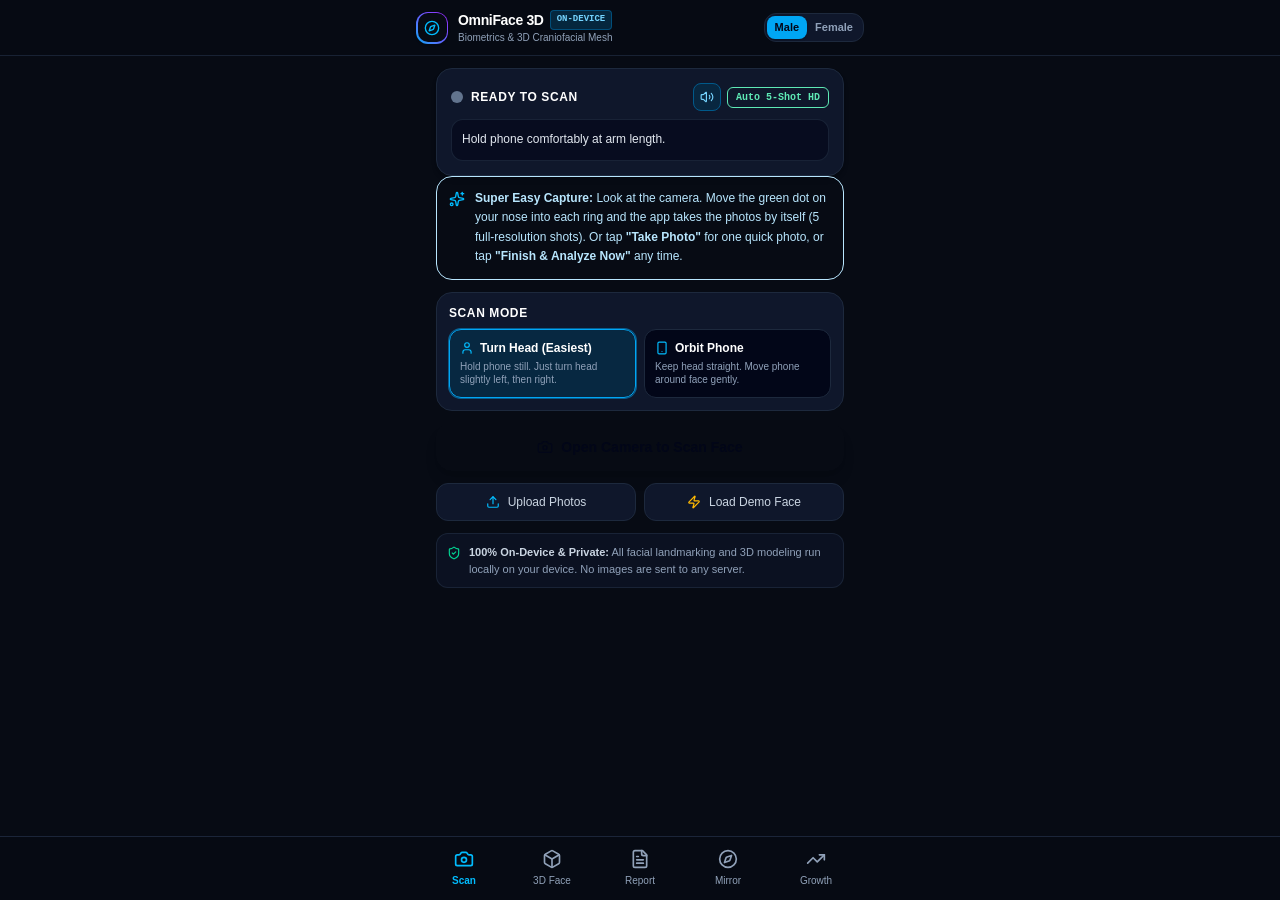
